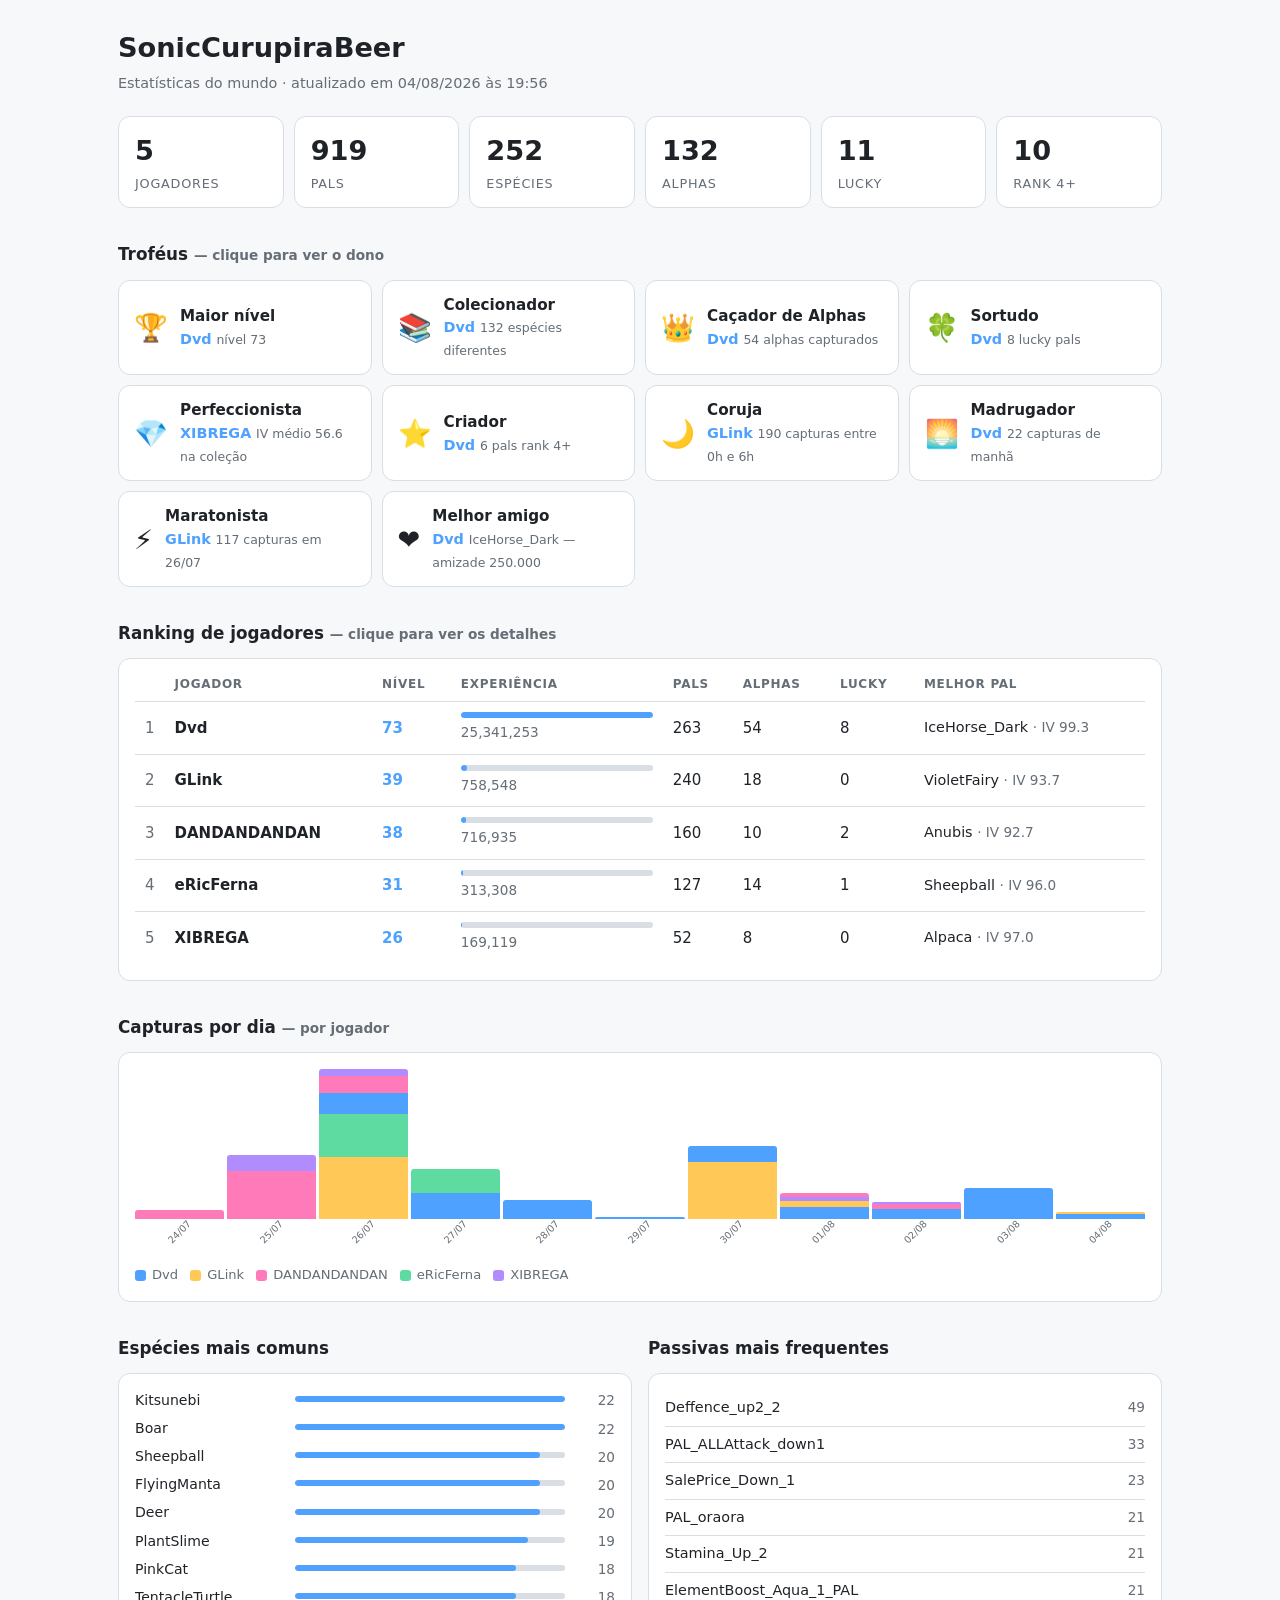
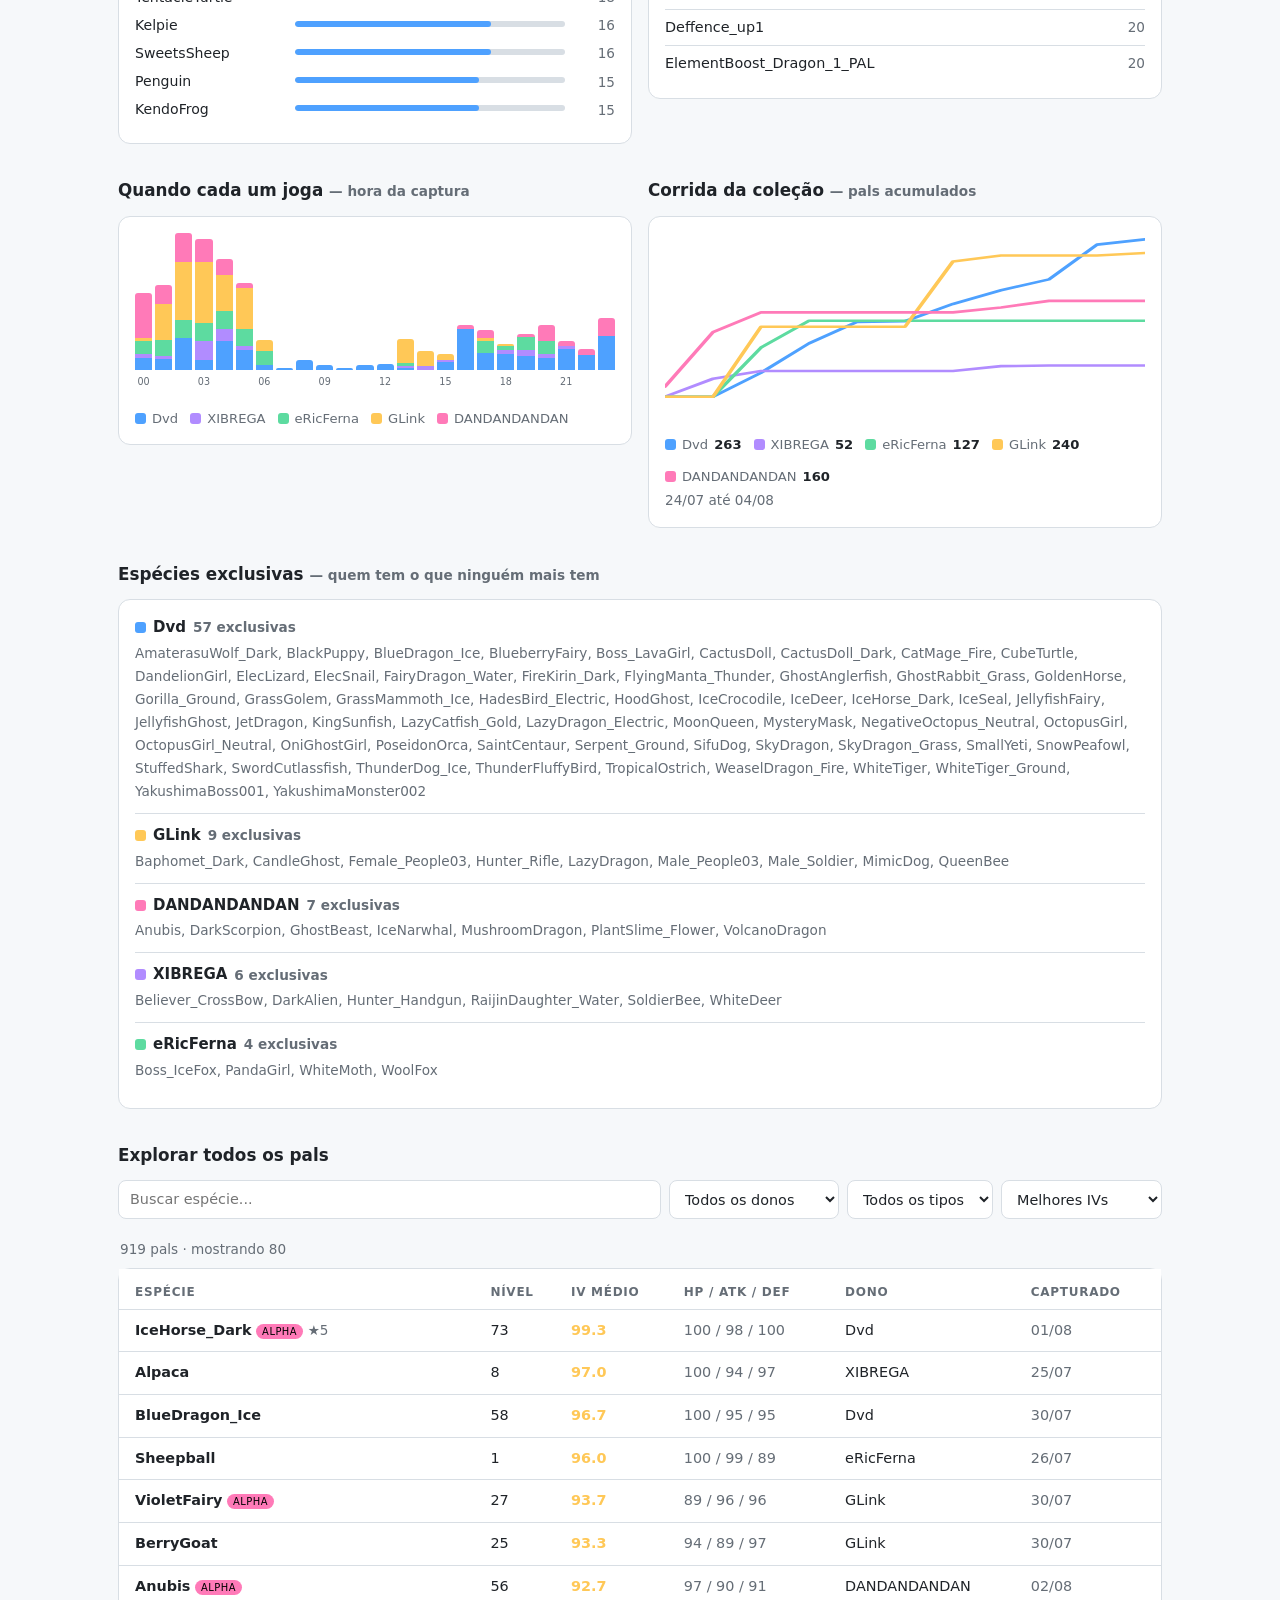
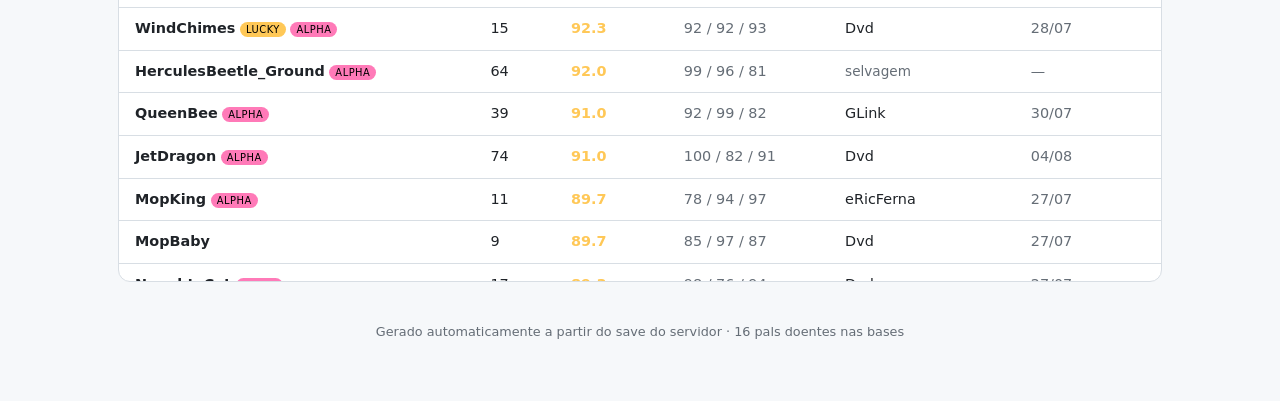
==== docs/index.html @ 1bf4e781 "feat: favicon e metadados de compartilhamento Adiciona uma esfera de captura em SVG como favicon, em" ====
<!doctype html>
<html lang="pt-BR">
<head>
<meta charset="utf-8">
<meta name="viewport" content="width=device-width, initial-scale=1">
<title>SonicCurupiraBeer — estatísticas</title>
<link rel="icon" href="data:image/svg+xml,%3Csvg%20xmlns%3D%27http%3A//www.w3.org/2000/svg%27%20viewBox%3D%270%200%2032%2032%27%3E%3Ccircle%20cx%3D%2716%27%20cy%3D%2716%27%20r%3D%2715%27%20fill%3D%27%23eef2f6%27/%3E%3Cpath%20d%3D%27M1%2016a15%2015%200%200%201%2030%200z%27%20fill%3D%27%234ea1ff%27/%3E%3Crect%20x%3D%271%27%20y%3D%2713.6%27%20width%3D%2730%27%20height%3D%274.8%27%20fill%3D%27%2312161b%27/%3E%3Ccircle%20cx%3D%2716%27%20cy%3D%2716%27%20r%3D%275.6%27%20fill%3D%27%23eef2f6%27%20stroke%3D%27%2312161b%27%20stroke-width%3D%272.6%27/%3E%3C/svg%3E">
<link rel="apple-touch-icon" href="data:image/svg+xml,%3Csvg%20xmlns%3D%27http%3A//www.w3.org/2000/svg%27%20viewBox%3D%270%200%2032%2032%27%3E%3Ccircle%20cx%3D%2716%27%20cy%3D%2716%27%20r%3D%2715%27%20fill%3D%27%23eef2f6%27/%3E%3Cpath%20d%3D%27M1%2016a15%2015%200%200%201%2030%200z%27%20fill%3D%27%234ea1ff%27/%3E%3Crect%20x%3D%271%27%20y%3D%2713.6%27%20width%3D%2730%27%20height%3D%274.8%27%20fill%3D%27%2312161b%27/%3E%3Ccircle%20cx%3D%2716%27%20cy%3D%2716%27%20r%3D%275.6%27%20fill%3D%27%23eef2f6%27%20stroke%3D%27%2312161b%27%20stroke-width%3D%272.6%27/%3E%3C/svg%3E">
<meta name="theme-color" content="#0f1216">
<meta name="description" content="Estatísticas do servidor Palworld SonicCurupiraBeer: ranking, coleções, troféus e capturas.">
<meta property="og:title" content="SonicCurupiraBeer — estatísticas">
<meta property="og:description" content="Ranking, troféus e a coleção de pals de cada jogador.">
<meta property="og:type" content="website">
<style>
  :root {
    --bg:#0f1216; --card:#171c22; --line:#232b34; --tx:#e6edf3; --dim:#8b98a5;
    --ac:#4ea1ff; --gold:#ffc857; --pink:#ff7ab8;
  }
  @media (prefers-color-scheme: light) {
    :root { --bg:#f6f8fa; --card:#fff; --line:#d8dee4; --tx:#1f2328; --dim:#656d76; }
  }
  * { box-sizing:border-box; }
  body { margin:0; background:var(--bg); color:var(--tx);
    font:15px/1.5 ui-sans-serif,system-ui,-apple-system,"Segoe UI",sans-serif; }
  .wrap { max-width:1080px; margin:0 auto; padding:28px 18px 60px; }
  h1 { font-size:1.7rem; margin:0 0 4px; }
  h2 { font-size:1.05rem; margin:34px 0 12px; }
  .sub { color:var(--dim); font-size:.9rem; margin-bottom:22px; }
  .card { background:var(--card); border:1px solid var(--line);
    border-radius:12px; padding:16px; }
  .stats { display:grid; gap:10px; grid-template-columns:repeat(auto-fit,minmax(140px,1fr)); }
  .stat { background:var(--card); border:1px solid var(--line); border-radius:12px;
    padding:14px 16px; display:flex; flex-direction:column; gap:2px; }
  .num { font-size:1.7rem; font-weight:650; }
  .lbl { color:var(--dim); font-size:.8rem; text-transform:uppercase; letter-spacing:.06em; }
  .scroll { overflow-x:auto; }
  table { width:100%; border-collapse:collapse; min-width:640px; }
  th { text-align:left; font-size:.75rem; text-transform:uppercase; letter-spacing:.06em;
    color:var(--dim); font-weight:600; padding:0 10px 8px; }
  td { padding:10px; border-top:1px solid var(--line); }
  tbody tr { cursor:pointer; }
  tbody tr:hover, tbody tr:focus { background:rgba(78,161,255,.09); outline:none; }
  .pos { color:var(--dim); width:28px; }
  .nome { font-weight:620; }
  .nivel { font-weight:650; color:var(--ac); }
  .barra-cel { min-width:170px; }
  .mini { background:var(--line); border-radius:99px; height:6px; overflow:hidden; margin-bottom:3px; }
  .mini i { display:block; height:100%; background:var(--ac); border-radius:99px; }
  .dim { color:var(--dim); font-size:.85rem; }
  .melhor { font-size:.9rem; }
  .tempo { display:flex; align-items:flex-end; gap:3px; height:170px; }
  .dia { flex:1; display:flex; flex-direction:column; justify-content:flex-end;
    align-items:center; gap:6px; height:100%; min-width:0; }
  .pilha { width:100%; display:flex; flex-direction:column-reverse;
    justify-content:flex-start; flex:1; min-height:0; }
  .pilha i { width:100%; min-height:2px; display:block; }
  .pilha i:last-child { border-radius:3px 3px 0 0; }
  .dia span { font-size:.6rem; color:var(--dim); white-space:nowrap;
    transform:rotate(-45deg); }
  .legenda { display:flex; flex-wrap:wrap; gap:12px; margin-top:26px;
    font-size:.82rem; color:var(--dim); }
  .leg { display:inline-flex; align-items:center; gap:6px; }
  .leg i { width:11px; height:11px; border-radius:3px; display:inline-block; }
  .linha { display:grid; grid-template-columns:150px 1fr 40px; gap:10px;
    align-items:center; margin-bottom:7px; }
  .rot { font-size:.88rem; overflow:hidden; text-overflow:ellipsis; white-space:nowrap; }
  .val { text-align:right; color:var(--dim); font-size:.85rem; }
  ul { list-style:none; margin:0; padding:0; }
  li { display:flex; justify-content:space-between; padding:7px 0;
    border-top:1px solid var(--line); font-size:.9rem; }
  li:first-child { border-top:0; }
  .dois { display:grid; gap:16px; grid-template-columns:1fr; }
  @media (min-width:760px) { .dois { grid-template-columns:1fr 1fr; } }
  footer { margin-top:40px; color:var(--dim); font-size:.8rem; text-align:center; }

  /* explorador */
  .ferramentas { display:flex; gap:8px; flex-wrap:wrap; margin-bottom:12px; }
  input, select { background:var(--card); color:var(--tx); border:1px solid var(--line);
    border-radius:8px; padding:8px 11px; font:inherit; font-size:.9rem; }
  input:focus, select:focus { outline:2px solid var(--ac); outline-offset:-1px; }
  input { flex:1; min-width:150px; }
  .tag { font-size:.62rem; padding:2px 6px; border-radius:99px; letter-spacing:.05em; }
  .tag.lucky { background:var(--gold); color:#000; }
  .tag.alpha { background:var(--pink); color:#000; }
  .iv-forte { color:var(--gold); font-weight:650; }
  #contagem { color:var(--dim); font-size:.85rem; padding:8px 2px; }
  #lista td { font-size:.9rem; }
  /* A rolagem infinita acontece dentro desta caixa, nao na pagina inteira. */
  .explorador { max-height:min(68vh,620px); overflow:auto; }
  .explorador thead th { position:sticky; top:0; z-index:1;
    background:var(--card); padding-top:14px; }
  #lista tr { cursor:default; }
  #lista tr:hover { background:rgba(78,161,255,.06); }
  .f-esp, .f-dono { cursor:pointer; border-bottom:1px dotted transparent; }
  .f-esp:hover, .f-dono:hover { color:var(--ac); border-bottom-color:var(--ac); }
  .vazio { padding:26px; text-align:center; color:var(--dim); }
  .painel { border:1px solid var(--ac); border-radius:12px; padding:16px;
    background:var(--card); margin-bottom:14px; display:none; }
  .painel.on { display:block; }
  .painel h3 { margin:0 0 10px; font-size:1.15rem; }
  .painel .grade { display:grid; gap:10px;
    grid-template-columns:repeat(auto-fit,minmax(110px,1fr)); margin-bottom:12px; }
  .painel .g { background:var(--bg); border-radius:8px; padding:9px 11px; }
  .painel .g b { display:block; font-size:1.25rem; }
  .voltar { float:right; background:var(--bg); border:1px solid var(--line);
    color:var(--tx); border-radius:8px; padding:6px 13px; cursor:pointer;
    font:inherit; font-size:.85rem; }
  .voltar:hover { border-color:var(--ac); color:var(--ac); }

  /* trofeus */
  .trofeus { display:grid; gap:10px;
    grid-template-columns:repeat(auto-fit,minmax(215px,1fr)); }
  .trofeu { background:var(--card); border:1px solid var(--line); border-radius:12px;
    padding:13px 15px; cursor:pointer; transition:border-color .12s, transform .12s;
    display:flex; gap:12px; align-items:center; text-align:left; font:inherit;
    color:inherit; width:100%; }
  .trofeu:hover, .trofeu:focus { border-color:var(--ac); transform:translateY(-2px);
    outline:none; }
  .trofeu .emoji { font-size:1.7rem; line-height:1; }
  .trofeu b { display:block; font-size:.95rem; }
  .trofeu .quem { color:var(--ac); font-weight:600; font-size:.9rem; }
  .trofeu .det { color:var(--dim); font-size:.78rem; }

  /* atividade por hora */
  .horas { display:flex; align-items:flex-end; gap:3px; height:150px; }
  .hora { flex:1; display:flex; flex-direction:column; justify-content:flex-end;
    align-items:center; gap:5px; height:100%; min-width:0; }
  .hora span { font-size:.6rem; color:var(--dim); height:.8em; }

  /* especies exclusivas */
  .excl { padding:10px 0; border-top:1px solid var(--line); }
  .excl:first-child { border-top:0; padding-top:0; }
  .excl-nome { display:flex; align-items:center; gap:7px; font-weight:600;
    margin-bottom:3px; }
  .excl-nome i { width:11px; height:11px; border-radius:3px; display:inline-block; }
  .excl-lista { font-size:.85rem; line-height:1.7; }
</style>
</head>
<body>
<div class="wrap">
  <h1>SonicCurupiraBeer</h1>
  <div class="sub">Estatísticas do mundo · atualizado em 04/08/2026 às 19:56</div>

  <div class="stats"><div class="stat"><span class="num">5</span><span class="lbl">jogadores</span></div><div class="stat"><span class="num">919</span><span class="lbl">pals</span></div><div class="stat"><span class="num">252</span><span class="lbl">espécies</span></div><div class="stat"><span class="num">132</span><span class="lbl">alphas</span></div><div class="stat"><span class="num">11</span><span class="lbl">lucky</span></div><div class="stat"><span class="num">10</span><span class="lbl">rank 4+</span></div></div>

  <h2>Troféus <span class="dim">— clique para ver o dono</span></h2>
  <div class="trofeus" id="trofeus"></div>

  <h2>Ranking de jogadores <span class="dim">— clique para ver os detalhes</span></h2>
  <div id="painel" class="painel" role="region" aria-live="polite"></div>
  <div class="card scroll">
    <table>
      <thead><tr>
        <th></th><th>jogador</th><th>nível</th><th>experiência</th>
        <th>pals</th><th>alphas</th><th>lucky</th><th>melhor pal</th>
      </tr></thead>
      <tbody id="ranking"><tr data-jogador="Dvd" tabindex="0" role="button"
        aria-label="Ver detalhes de Dvd">
      <td class="pos">1</td>
      <td class="nome">Dvd</td>
      <td class="nivel">73</td>
      <td class="barra-cel">
        <div class="mini"><i style="width:100.0%"></i></div>
        <span class="dim">25,341,253</span>
      </td>
      <td>263</td>
      <td>54</td>
      <td>8</td>
      <td class="melhor">IceHorse_Dark <span class="dim">· IV 99.3</span></td>
    </tr><tr data-jogador="GLink" tabindex="0" role="button"
        aria-label="Ver detalhes de GLink">
      <td class="pos">2</td>
      <td class="nome">GLink</td>
      <td class="nivel">39</td>
      <td class="barra-cel">
        <div class="mini"><i style="width:3.0%"></i></div>
        <span class="dim">758,548</span>
      </td>
      <td>240</td>
      <td>18</td>
      <td>0</td>
      <td class="melhor">VioletFairy <span class="dim">· IV 93.7</span></td>
    </tr><tr data-jogador="DANDANDANDAN" tabindex="0" role="button"
        aria-label="Ver detalhes de DANDANDANDAN">
      <td class="pos">3</td>
      <td class="nome">DANDANDANDAN</td>
      <td class="nivel">38</td>
      <td class="barra-cel">
        <div class="mini"><i style="width:2.8%"></i></div>
        <span class="dim">716,935</span>
      </td>
      <td>160</td>
      <td>10</td>
      <td>2</td>
      <td class="melhor">Anubis <span class="dim">· IV 92.7</span></td>
    </tr><tr data-jogador="eRicFerna" tabindex="0" role="button"
        aria-label="Ver detalhes de eRicFerna">
      <td class="pos">4</td>
      <td class="nome">eRicFerna</td>
      <td class="nivel">31</td>
      <td class="barra-cel">
        <div class="mini"><i style="width:1.2%"></i></div>
        <span class="dim">313,308</span>
      </td>
      <td>127</td>
      <td>14</td>
      <td>1</td>
      <td class="melhor">Sheepball <span class="dim">· IV 96.0</span></td>
    </tr><tr data-jogador="XIBREGA" tabindex="0" role="button"
        aria-label="Ver detalhes de XIBREGA">
      <td class="pos">5</td>
      <td class="nome">XIBREGA</td>
      <td class="nivel">26</td>
      <td class="barra-cel">
        <div class="mini"><i style="width:0.7%"></i></div>
        <span class="dim">169,119</span>
      </td>
      <td>52</td>
      <td>8</td>
      <td>0</td>
      <td class="melhor">Alpaca <span class="dim">· IV 97.0</span></td>
    </tr></tbody>
    </table>
  </div>

  <h2>Capturas por dia <span class="dim">— por jogador</span></h2>
  <div class="card">
    <div class="tempo"><div class="dia" title="24/07 — 17 capturas (DANDANDANDAN: 17)"><div class="pilha"><i style="height:6.0%;background:#ff7ab8"></i></div><span>24/07</span></div><div class="dia" title="25/07 — 121 capturas (DANDANDANDAN: 91 · XIBREGA: 30)"><div class="pilha"><i style="height:31.9%;background:#ff7ab8"></i><i style="height:10.5%;background:#b18cff"></i></div><span>25/07</span></div><div class="dia" title="26/07 — 285 capturas (GLink: 117 · eRicFerna: 82 · Dvd: 40 · DANDANDANDAN: 33 · XIBREGA: 13)"><div class="pilha"><i style="height:41.1%;background:#ffc857"></i><i style="height:28.8%;background:#5ddba0"></i><i style="height:14.0%;background:#4ea1ff"></i><i style="height:11.6%;background:#ff7ab8"></i><i style="height:4.6%;background:#b18cff"></i></div><span>26/07</span></div><div class="dia" title="27/07 — 94 capturas (Dvd: 49 · eRicFerna: 45)"><div class="pilha"><i style="height:17.2%;background:#4ea1ff"></i><i style="height:15.8%;background:#5ddba0"></i></div><span>27/07</span></div><div class="dia" title="28/07 — 36 capturas (Dvd: 36)"><div class="pilha"><i style="height:12.6%;background:#4ea1ff"></i></div><span>28/07</span></div><div class="dia" title="29/07 — 1 capturas (Dvd: 1)"><div class="pilha"><i style="height:0.4%;background:#4ea1ff"></i></div><span>29/07</span></div><div class="dia" title="30/07 — 138 capturas (GLink: 109 · Dvd: 29)"><div class="pilha"><i style="height:38.2%;background:#ffc857"></i><i style="height:10.2%;background:#4ea1ff"></i></div><span>30/07</span></div><div class="dia" title="01/08 — 49 capturas (Dvd: 23 · GLink: 10 · XIBREGA: 8 · DANDANDANDAN: 8)"><div class="pilha"><i style="height:8.1%;background:#4ea1ff"></i><i style="height:3.5%;background:#ffc857"></i><i style="height:2.8%;background:#b18cff"></i><i style="height:2.8%;background:#ff7ab8"></i></div><span>01/08</span></div><div class="dia" title="02/08 — 30 capturas (Dvd: 18 · DANDANDANDAN: 11 · XIBREGA: 1)"><div class="pilha"><i style="height:6.3%;background:#4ea1ff"></i><i style="height:3.9%;background:#ff7ab8"></i><i style="height:0.4%;background:#b18cff"></i></div><span>02/08</span></div><div class="dia" title="03/08 — 58 capturas (Dvd: 58)"><div class="pilha"><i style="height:20.4%;background:#4ea1ff"></i></div><span>03/08</span></div><div class="dia" title="04/08 — 13 capturas (Dvd: 9 · GLink: 4)"><div class="pilha"><i style="height:3.2%;background:#4ea1ff"></i><i style="height:1.4%;background:#ffc857"></i></div><span>04/08</span></div></div>
    <div class="legenda"><span class="leg"><i style="background:#4ea1ff"></i>Dvd</span><span class="leg"><i style="background:#ffc857"></i>GLink</span><span class="leg"><i style="background:#ff7ab8"></i>DANDANDANDAN</span><span class="leg"><i style="background:#5ddba0"></i>eRicFerna</span><span class="leg"><i style="background:#b18cff"></i>XIBREGA</span></div>
  </div>

  <div class="dois">
    <div>
      <h2>Espécies mais comuns</h2>
      <div class="card"><div class="linha"><span class="rot">Kitsunebi</span><div class="mini"><i style="width:100.0%"></i></div><span class="val">22</span></div><div class="linha"><span class="rot">Boar</span><div class="mini"><i style="width:100.0%"></i></div><span class="val">22</span></div><div class="linha"><span class="rot">Sheepball</span><div class="mini"><i style="width:90.9%"></i></div><span class="val">20</span></div><div class="linha"><span class="rot">FlyingManta</span><div class="mini"><i style="width:90.9%"></i></div><span class="val">20</span></div><div class="linha"><span class="rot">Deer</span><div class="mini"><i style="width:90.9%"></i></div><span class="val">20</span></div><div class="linha"><span class="rot">PlantSlime</span><div class="mini"><i style="width:86.4%"></i></div><span class="val">19</span></div><div class="linha"><span class="rot">PinkCat</span><div class="mini"><i style="width:81.8%"></i></div><span class="val">18</span></div><div class="linha"><span class="rot">TentacleTurtle</span><div class="mini"><i style="width:81.8%"></i></div><span class="val">18</span></div><div class="linha"><span class="rot">Kelpie</span><div class="mini"><i style="width:72.7%"></i></div><span class="val">16</span></div><div class="linha"><span class="rot">SweetsSheep</span><div class="mini"><i style="width:72.7%"></i></div><span class="val">16</span></div><div class="linha"><span class="rot">Penguin</span><div class="mini"><i style="width:68.2%"></i></div><span class="val">15</span></div><div class="linha"><span class="rot">KendoFrog</span><div class="mini"><i style="width:68.2%"></i></div><span class="val">15</span></div></div>
    </div>
    <div>
      <h2>Passivas mais frequentes</h2>
      <div class="card"><ul><li><span>Deffence_up2_2</span><span class="dim">49</span></li><li><span>PAL_ALLAttack_down1</span><span class="dim">33</span></li><li><span>SalePrice_Down_1</span><span class="dim">23</span></li><li><span>PAL_oraora</span><span class="dim">21</span></li><li><span>Stamina_Up_2</span><span class="dim">21</span></li><li><span>ElementBoost_Aqua_1_PAL</span><span class="dim">21</span></li><li><span>Deffence_up1</span><span class="dim">20</span></li><li><span>ElementBoost_Dragon_1_PAL</span><span class="dim">20</span></li></ul></div>
    </div>
  </div>

  <div class="dois">
    <div>
      <h2>Quando cada um joga <span class="dim">— hora da captura</span></h2>
      <div class="card"><div id="horas" class="horas"></div>
        <div class="legenda" id="leg-horas"></div></div>
    </div>
    <div>
      <h2>Corrida da coleção <span class="dim">— pals acumulados</span></h2>
      <div class="card"><div id="corrida"></div></div>
    </div>
  </div>

  <h2>Espécies exclusivas <span class="dim">— quem tem o que ninguém mais tem</span></h2>
  <div class="card" id="exclusivas"></div>

  <h2>Explorar todos os pals</h2>
  <div class="ferramentas">
    <input id="busca" type="search" placeholder="Buscar espécie..." aria-label="Buscar espécie">
    <select id="dono" aria-label="Filtrar por dono"><option value="">Todos os donos</option></select>
    <select id="tipo" aria-label="Filtrar por tipo">
      <option value="">Todos os tipos</option>
      <option value="l">Só Lucky</option>
      <option value="a">Só Alpha</option>
      <option value="r">Rank 4+</option>
    </select>
    <select id="ordem" aria-label="Ordenar">
      <option value="iv">Melhores IVs</option>
      <option value="n">Maior nível</option>
      <option value="f">Mais amizade</option>
      <option value="c">Captura recente</option>
    </select>
  </div>
  <div id="contagem" aria-live="polite"></div>
  <div class="card" style="padding:0">
    <div id="explorador" class="explorador">
      <table>
        <thead><tr>
          <th style="padding-left:16px">espécie</th><th>nível</th><th>IV médio</th>
          <th>HP / ATK / DEF</th><th>dono</th><th>capturado</th>
        </tr></thead>
        <tbody id="lista"></tbody>
      </table>
      <div id="sentinela" style="height:1px"></div>
    </div>
  </div>

  <footer>
    Gerado automaticamente a partir do save do servidor · 16 pals doentes nas bases
  </footer>
</div>

<script>
const D = {"pals":[{"e":"IceHorse_Dark","n":73,"r":5,"l":0,"a":1,"iv":[100,98,100],"d":"Dvd","c":"2026-08-01","h":6,"f":250000},{"e":"Alpaca","n":8,"r":1,"l":0,"a":0,"iv":[100,94,97],"d":"XIBREGA","c":"2026-07-25","h":3,"f":3},{"e":"BlueDragon_Ice","n":58,"r":1,"l":0,"a":0,"iv":[100,95,95],"d":"Dvd","c":"2026-07-30","h":18,"f":0},{"e":"Sheepball","n":1,"r":1,"l":0,"a":0,"iv":[100,99,89],"d":"eRicFerna","c":"2026-07-26","h":3,"f":0},{"e":"VioletFairy","n":27,"r":1,"l":0,"a":1,"iv":[89,96,96],"d":"GLink","c":"2026-07-30","h":3,"f":0},{"e":"BerryGoat","n":25,"r":1,"l":0,"a":0,"iv":[94,89,97],"d":"GLink","c":"2026-07-30","h":13,"f":0},{"e":"Anubis","n":56,"r":1,"l":0,"a":1,"iv":[97,90,91],"d":"DANDANDANDAN","c":"2026-08-02","h":3,"f":6229},{"e":"WindChimes","n":15,"r":2,"l":1,"a":1,"iv":[92,92,93],"d":"Dvd","c":"2026-07-28","h":11,"f":0},{"e":"HerculesBeetle_Ground","n":64,"r":1,"l":0,"a":1,"iv":[99,96,81],"d":"","c":"","h":-1,"f":3181},{"e":"QueenBee","n":39,"r":1,"l":0,"a":1,"iv":[92,99,82],"d":"GLink","c":"2026-07-30","h":14,"f":0},{"e":"JetDragon","n":74,"r":2,"l":0,"a":1,"iv":[100,82,91],"d":"Dvd","c":"2026-08-04","h":19,"f":182500},{"e":"MopKing","n":11,"r":1,"l":0,"a":1,"iv":[78,94,97],"d":"eRicFerna","c":"2026-07-27","h":20,"f":0},{"e":"MopBaby","n":9,"r":1,"l":0,"a":0,"iv":[85,97,87],"d":"Dvd","c":"2026-07-27","h":2,"f":0},{"e":"NaughtyCat","n":17,"r":1,"l":0,"a":1,"iv":[98,76,94],"d":"Dvd","c":"2026-07-27","h":3,"f":0},{"e":"SaintCentaur","n":72,"r":5,"l":0,"a":1,"iv":[89,96,83],"d":"Dvd","c":"2026-08-01","h":22,"f":250000},{"e":"Manticore","n":30,"r":1,"l":0,"a":1,"iv":[90,82,96],"d":"GLink","c":"2026-07-30","h":1,"f":0},{"e":"NightFox","n":18,"r":1,"l":0,"a":1,"iv":[94,96,77],"d":"Dvd","c":"2026-07-27","h":0,"f":0},{"e":"KingSunfish","n":66,"r":1,"l":0,"a":1,"iv":[93,75,98],"d":"Dvd","c":"2026-08-04","h":19,"f":11505},{"e":"CaptainPenguin","n":22,"r":1,"l":0,"a":1,"iv":[95,71,94],"d":"XIBREGA","c":"2026-07-26","h":21,"f":34000},{"e":"Suzaku","n":69,"r":5,"l":0,"a":1,"iv":[98,97,65],"d":"Dvd","c":"2026-08-04","h":19,"f":250000},{"e":"TentacleTurtle","n":8,"r":1,"l":0,"a":0,"iv":[88,94,77],"d":"XIBREGA","c":"2026-07-25","h":4,"f":0},{"e":"RaijinDaughter","n":1,"r":1,"l":0,"a":0,"iv":[72,91,96],"d":"DANDANDANDAN","c":"2026-07-26","h":2,"f":0},{"e":"Sheepball","n":7,"r":1,"l":0,"a":0,"iv":[76,95,88],"d":"eRicFerna","c":"2026-07-26","h":3,"f":1000},{"e":"ThunderDog_Ice","n":36,"r":1,"l":0,"a":0,"iv":[80,88,91],"d":"Dvd","c":"2026-07-30","h":17,"f":0},{"e":"Anubis","n":55,"r":1,"l":0,"a":1,"iv":[83,77,97],"d":"","c":"","h":-1,"f":6504},{"e":"WhiteTiger","n":44,"r":1,"l":0,"a":1,"iv":[94,89,74],"d":"Dvd","c":"2026-08-03","h":8,"f":0},{"e":"BerryGoat_Dark","n":24,"r":1,"l":0,"a":1,"iv":[77,79,100],"d":"GLink","c":"2026-07-30","h":1,"f":10000},{"e":"FairyDragon","n":30,"r":1,"l":0,"a":1,"iv":[62,98,96],"d":"Dvd","c":"2026-07-28","h":5,"f":0},{"e":"IceNarwhal","n":56,"r":1,"l":0,"a":1,"iv":[67,96,93],"d":"","c":"","h":-1,"f":1305},{"e":"FlameBuffalo","n":15,"r":1,"l":0,"a":1,"iv":[89,100,66],"d":"eRicFerna","c":"2026-07-27","h":0,"f":0},{"e":"FoxMage","n":36,"r":1,"l":0,"a":1,"iv":[99,85,71],"d":"Dvd","c":"2026-08-02","h":9,"f":1008},{"e":"Ronin","n":25,"r":1,"l":0,"a":1,"iv":[99,68,88],"d":"GLink","c":"2026-08-01","h":1,"f":0},{"e":"DarkAlien","n":23,"r":1,"l":0,"a":1,"iv":[98,88,68],"d":"XIBREGA","c":"2026-07-26","h":21,"f":0},{"e":"ElecPomeranian","n":70,"r":4,"l":1,"a":1,"iv":[90,71,93],"d":"Dvd","c":"2026-08-03","h":16,"f":10},{"e":"KendoFrog","n":5,"r":1,"l":0,"a":0,"iv":[98,60,95],"d":"GLink","c":"2026-07-26","h":3,"f":0},{"e":"WindChimes","n":10,"r":1,"l":0,"a":0,"iv":[80,74,99],"d":"GLink","c":"2026-07-26","h":5,"f":0},{"e":"Eagle","n":12,"r":1,"l":0,"a":0,"iv":[85,91,77],"d":"Dvd","c":"2026-07-27","h":0,"f":4500},{"e":"SakuraSaurus","n":23,"r":1,"l":0,"a":1,"iv":[91,83,78],"d":"Dvd","c":"2026-07-27","h":2,"f":0},{"e":"Mutant","n":41,"r":1,"l":0,"a":1,"iv":[83,88,80],"d":"","c":"","h":-1,"f":8637},{"e":"FlyingManta","n":3,"r":1,"l":0,"a":0,"iv":[85,68,97],"d":"GLink","c":"2026-07-26","h":5,"f":0},{"e":"NegativeKoala","n":3,"r":1,"l":0,"a":0,"iv":[94,90,66],"d":"eRicFerna","c":"2026-07-26","h":19,"f":0},{"e":"FairyDragon_Water","n":1,"r":1,"l":0,"a":0,"iv":[92,98,60],"d":"Dvd","c":"2026-08-03","h":5,"f":0},{"e":"CuteFox","n":5,"r":1,"l":0,"a":0,"iv":[95,74,80],"d":"Dvd","c":"2026-07-26","h":21,"f":0},{"e":"VioletFairy","n":27,"r":1,"l":0,"a":1,"iv":[89,88,72],"d":"eRicFerna","c":"2026-07-27","h":1,"f":0},{"e":"HawkBird","n":18,"r":1,"l":0,"a":1,"iv":[96,61,92],"d":"GLink","c":"2026-07-30","h":14,"f":0},{"e":"MopBaby","n":23,"r":1,"l":0,"a":0,"iv":[86,77,85],"d":"Dvd","c":"2026-07-27","h":4,"f":23500},{"e":"Serpent","n":21,"r":1,"l":0,"a":0,"iv":[64,94,90],"d":"XIBREGA","c":"2026-07-26","h":20,"f":1180},{"e":"HawkBird","n":18,"r":2,"l":1,"a":1,"iv":[81,89,78],"d":"Dvd","c":"2026-07-27","h":9,"f":0},{"e":"BlueDragon_Ice","n":56,"r":1,"l":0,"a":1,"iv":[98,54,96],"d":"Dvd","c":"2026-07-30","h":18,"f":0},{"e":"BlackCentaur","n":64,"r":5,"l":0,"a":1,"iv":[95,70,82],"d":"","c":"","h":-1,"f":127102},{"e":"Sheepball","n":3,"r":1,"l":0,"a":0,"iv":[52,94,100],"d":"GLink","c":"2026-07-26","h":3,"f":0},{"e":"WhiteDeer","n":65,"r":1,"l":0,"a":1,"iv":[96,61,89],"d":"XIBREGA","c":"2026-08-01","h":3,"f":30000},{"e":"BlueberryFairy","n":54,"r":1,"l":0,"a":0,"iv":[72,77,96],"d":"Dvd","c":"2026-08-02","h":2,"f":0},{"e":"Male_People03","n":10,"r":1,"l":0,"a":1,"iv":[95,89,60],"d":"GLink","c":"2026-07-26","h":4,"f":0},{"e":"Kelpie","n":9,"r":1,"l":0,"a":0,"iv":[95,77,72],"d":"GLink","c":"2026-07-30","h":2,"f":0},{"e":"PurpleSpider","n":35,"r":1,"l":0,"a":1,"iv":[86,83,75],"d":"GLink","c":"2026-07-30","h":15,"f":0},{"e":"GhostDragon","n":69,"r":1,"l":0,"a":1,"iv":[71,83,90],"d":"Dvd","c":"2026-08-03","h":16,"f":0},{"e":"GhostAnglerfish","n":46,"r":1,"l":0,"a":0,"iv":[89,98,56],"d":"Dvd","c":"2026-07-30","h":20,"f":0},{"e":"Kelpie","n":1,"r":1,"l":0,"a":0,"iv":[71,88,83],"d":"Dvd","c":"2026-07-27","h":0,"f":0},{"e":"KingAlpaca","n":35,"r":1,"l":0,"a":1,"iv":[84,59,99],"d":"Dvd","c":"2026-07-27","h":19,"f":34500},{"e":"IceHorse","n":60,"r":1,"l":0,"a":1,"iv":[81,100,61],"d":"","c":"","h":-1,"f":1219},{"e":"TentacleTurtle","n":13,"r":1,"l":0,"a":0,"iv":[85,84,72],"d":"XIBREGA","c":"2026-07-25","h":3,"f":205},{"e":"KingAlpaca","n":26,"r":1,"l":0,"a":1,"iv":[90,51,100],"d":"DANDANDANDAN","c":"2026-07-25","h":22,"f":13500},{"e":"LazyCatfish","n":25,"r":1,"l":0,"a":0,"iv":[53,95,93],"d":"Dvd","c":"2026-07-27","h":2,"f":5000},{"e":"NegativeKoala","n":10,"r":1,"l":0,"a":1,"iv":[70,73,98],"d":"eRicFerna","c":"2026-07-27","h":2,"f":0},{"e":"SamuraiDog","n":3,"r":1,"l":0,"a":0,"iv":[58,91,92],"d":"Dvd","c":"2026-07-30","h":17,"f":0},{"e":"PlantSlime","n":8,"r":2,"l":1,"a":1,"iv":[91,53,97],"d":"Dvd","c":"2026-07-30","h":16,"f":0},{"e":"ThunderDog","n":35,"r":1,"l":0,"a":1,"iv":[71,74,95],"d":"Dvd","c":"2026-08-01","h":15,"f":5667},{"e":"BluePlatypus","n":11,"r":1,"l":0,"a":0,"iv":[81,99,60],"d":"GLink","c":"2026-07-30","h":2,"f":0},{"e":"GrassPanda","n":39,"r":2,"l":1,"a":1,"iv":[76,92,72],"d":"Dvd","c":"2026-08-01","h":17,"f":15},{"e":"PlantSlime","n":10,"r":1,"l":0,"a":1,"iv":[77,90,72],"d":"GLink","c":"2026-07-26","h":4,"f":0},{"e":"Ronin","n":49,"r":1,"l":0,"a":1,"iv":[84,58,97],"d":"","c":"","h":-1,"f":127965},{"e":"PoseidonOrca","n":70,"r":1,"l":0,"a":1,"iv":[78,65,96],"d":"Dvd","c":"2026-08-04","h":19,"f":143053},{"e":"WhiteTiger_Ground","n":62,"r":1,"l":0,"a":1,"iv":[80,80,79],"d":"Dvd","c":"2026-08-03","h":0,"f":0},{"e":"FlyingManta","n":2,"r":1,"l":0,"a":0,"iv":[86,76,76],"d":"DANDANDANDAN","c":"2026-07-25","h":20,"f":0},{"e":"SamuraiDog","n":4,"r":1,"l":0,"a":0,"iv":[100,56,82],"d":"GLink","c":"2026-07-26","h":2,"f":0},{"e":"OctopusGirl_Neutral","n":67,"r":1,"l":0,"a":1,"iv":[57,89,92],"d":"Dvd","c":"2026-08-03","h":16,"f":5},{"e":"JetDragon","n":70,"r":1,"l":0,"a":1,"iv":[86,58,94],"d":"Dvd","c":"2026-08-03","h":16,"f":0},{"e":"GhostDragon","n":69,"r":1,"l":0,"a":1,"iv":[87,57,94],"d":"Dvd","c":"2026-08-03","h":16,"f":5},{"e":"BlueDragon","n":40,"r":1,"l":0,"a":1,"iv":[90,54,94],"d":"GLink","c":"2026-08-04","h":18,"f":0},{"e":"OctopusGirl","n":10,"r":1,"l":0,"a":0,"iv":[93,72,72],"d":"Dvd","c":"2026-07-27","h":4,"f":0},{"e":"IceCrocodile","n":54,"r":1,"l":0,"a":1,"iv":[81,66,90],"d":"Dvd","c":"2026-08-03","h":17,"f":0},{"e":"FairyDragon","n":30,"r":1,"l":0,"a":1,"iv":[96,69,71],"d":"eRicFerna","c":"2026-07-26","h":19,"f":0},{"e":"PlantSlime","n":7,"r":1,"l":0,"a":0,"iv":[85,58,93],"d":"GLink","c":"2026-07-26","h":3,"f":2500},{"e":"WindChimes","n":25,"r":1,"l":0,"a":0,"iv":[93,83,60],"d":"eRicFerna","c":"2026-07-27","h":2,"f":11500},{"e":"MopBaby","n":19,"r":1,"l":0,"a":0,"iv":[99,86,51],"d":"eRicFerna","c":"2026-07-27","h":1,"f":0},{"e":"CaptainPenguin","n":21,"r":1,"l":0,"a":1,"iv":[88,67,81],"d":"","c":"","h":-1,"f":6185},{"e":"Sheepball","n":40,"r":1,"l":0,"a":0,"iv":[92,60,84],"d":"","c":"","h":-1,"f":2259},{"e":"JetDragon","n":70,"r":1,"l":0,"a":1,"iv":[71,90,75],"d":"Dvd","c":"2026-08-04","h":19,"f":1500},{"e":"PinkLizard","n":35,"r":1,"l":0,"a":0,"iv":[61,99,75],"d":"Dvd","c":"2026-08-01","h":21,"f":256},{"e":"Boar","n":6,"r":1,"l":0,"a":0,"iv":[56,85,93],"d":"DANDANDANDAN","c":"2026-07-25","h":0,"f":0},{"e":"WeaselDragon","n":36,"r":1,"l":0,"a":1,"iv":[80,83,71],"d":"GLink","c":"2026-08-04","h":17,"f":46500},{"e":"Bastet","n":11,"r":1,"l":0,"a":1,"iv":[82,61,91],"d":"eRicFerna","c":"2026-07-27","h":2,"f":0},{"e":"FlameBuffalo","n":4,"r":1,"l":0,"a":0,"iv":[64,98,72],"d":"eRicFerna","c":"2026-07-27","h":1,"f":0},{"e":"Deer","n":12,"r":1,"l":0,"a":0,"iv":[86,98,49],"d":"DANDANDANDAN","c":"2026-07-25","h":4,"f":0},{"e":"YakushimaMonster002","n":43,"r":1,"l":0,"a":0,"iv":[79,82,72],"d":"Dvd","c":"2026-08-01","h":18,"f":0},{"e":"Kirin","n":31,"r":1,"l":0,"a":1,"iv":[65,97,71],"d":"GLink","c":"2026-07-30","h":2,"f":0},{"e":"WingGolem","n":55,"r":1,"l":0,"a":1,"iv":[68,76,89],"d":"","c":"","h":-1,"f":3250},{"e":"Eagle","n":18,"r":1,"l":0,"a":0,"iv":[74,60,98],"d":"eRicFerna","c":"2026-07-26","h":17,"f":1000},{"e":"FoxMage","n":37,"r":1,"l":0,"a":1,"iv":[100,62,70],"d":"Dvd","c":"2026-08-03","h":3,"f":2018},{"e":"ChickenPal","n":40,"r":1,"l":0,"a":0,"iv":[78,77,77],"d":"","c":"","h":-1,"f":2369},{"e":"Kitsunebi","n":24,"r":2,"l":1,"a":1,"iv":[90,57,84],"d":"DANDANDANDAN","c":"2026-07-25","h":21,"f":39000},{"e":"SheepBall","n":33,"r":1,"l":0,"a":1,"iv":[77,84,70],"d":"","c":"","h":-1,"f":2425},{"e":"JetDragon","n":70,"r":1,"l":0,"a":1,"iv":[83,64,84],"d":"Dvd","c":"2026-08-04","h":19,"f":5},{"e":"Believer_CrossBow","n":12,"r":1,"l":0,"a":0,"iv":[81,56,93],"d":"XIBREGA","c":"2026-07-25","h":19,"f":1500},{"e":"CaptainPenguin","n":15,"r":1,"l":0,"a":1,"iv":[53,83,94],"d":"eRicFerna","c":"2026-07-26","h":5,"f":500},{"e":"DarkCrow","n":17,"r":1,"l":0,"a":0,"iv":[93,90,47],"d":"Dvd","c":"2026-07-27","h":1,"f":3000},{"e":"FlameBuffalo","n":15,"r":1,"l":0,"a":1,"iv":[84,90,56],"d":"GLink","c":"2026-07-30","h":2,"f":0},{"e":"Werewolf_Ice","n":66,"r":1,"l":0,"a":1,"iv":[87,89,54],"d":"Dvd","c":"2026-08-03","h":16,"f":843},{"e":"IceSeal","n":56,"r":1,"l":0,"a":0,"iv":[72,68,90],"d":"Dvd","c":"2026-08-02","h":2,"f":0},{"e":"Anubis","n":55,"r":1,"l":0,"a":1,"iv":[57,100,73],"d":"","c":"","h":-1,"f":6462},{"e":"CowPal","n":11,"r":1,"l":0,"a":0,"iv":[67,99,63],"d":"Dvd","c":"2026-07-26","h":23,"f":0},{"e":"IceNarwhal","n":60,"r":1,"l":0,"a":1,"iv":[85,81,63],"d":"","c":"","h":-1,"f":2381},{"e":"OctopusGirl_Neutral","n":66,"r":1,"l":0,"a":1,"iv":[83,53,93],"d":"Dvd","c":"2026-08-03","h":16,"f":5},{"e":"WizardOwl","n":5,"r":1,"l":0,"a":0,"iv":[83,84,61],"d":"GLink","c":"2026-07-26","h":4,"f":0},{"e":"DreamDemon","n":13,"r":1,"l":0,"a":1,"iv":[98,75,55],"d":"eRicFerna","c":"2026-07-26","h":5,"f":0},{"e":"FlyingManta_Thunder","n":35,"r":1,"l":0,"a":0,"iv":[84,80,64],"d":"Dvd","c":"2026-07-28","h":8,"f":37500},{"e":"BerryGoat_Dark","n":23,"r":1,"l":0,"a":1,"iv":[63,95,70],"d":"Dvd","c":"2026-07-27","h":2,"f":0},{"e":"CatMage","n":25,"r":1,"l":0,"a":0,"iv":[57,99,72],"d":"GLink","c":"2026-07-30","h":3,"f":0},{"e":"IceSeal","n":56,"r":1,"l":0,"a":0,"iv":[58,85,85],"d":"Dvd","c":"2026-08-03","h":17,"f":0},{"e":"PinkCat","n":15,"r":1,"l":0,"a":0,"iv":[69,79,79],"d":"XIBREGA","c":"2026-07-25","h":14,"f":4702},{"e":"NegativeOctopus","n":15,"r":1,"l":0,"a":1,"iv":[80,75,72],"d":"XIBREGA","c":"2026-07-25","h":4,"f":611},{"e":"PlantSlime","n":3,"r":1,"l":0,"a":1,"iv":[51,78,98],"d":"XIBREGA","c":"2026-07-25","h":15,"f":5500},{"e":"Garm","n":10,"r":1,"l":0,"a":0,"iv":[94,41,92],"d":"eRicFerna","c":"2026-07-26","h":4,"f":0},{"e":"WeaselDragon","n":12,"r":1,"l":0,"a":1,"iv":[52,89,86],"d":"Dvd","c":"2026-07-28","h":2,"f":1000},{"e":"PlantSlime","n":3,"r":1,"l":0,"a":0,"iv":[75,69,83],"d":"Dvd","c":"2026-07-28","h":12,"f":0},{"e":"SnowPeafowl","n":68,"r":1,"l":0,"a":0,"iv":[61,85,81],"d":"Dvd","c":"2026-08-03","h":16,"f":5010},{"e":"Eagle","n":16,"r":1,"l":0,"a":0,"iv":[83,100,44],"d":"GLink","c":"2026-07-30","h":3,"f":0},{"e":"Suzaku","n":45,"r":1,"l":0,"a":1,"iv":[83,65,79],"d":"XIBREGA","c":"2026-08-01","h":3,"f":18000},{"e":"JetDragon","n":70,"r":1,"l":0,"a":1,"iv":[60,70,97],"d":"Dvd","c":"2026-08-04","h":19,"f":3000},{"e":"CowPal","n":32,"r":1,"l":0,"a":0,"iv":[77,81,68],"d":"GLink","c":"2026-07-30","h":13,"f":7038},{"e":"RaijinDaughter","n":4,"r":1,"l":0,"a":0,"iv":[63,91,72],"d":"eRicFerna","c":"2026-07-27","h":19,"f":1500},{"e":"PinkRabbit","n":1,"r":1,"l":0,"a":0,"iv":[91,55,79],"d":"Dvd","c":"2026-07-28","h":21,"f":0},{"e":"Anubis","n":55,"r":1,"l":0,"a":1,"iv":[60,95,69],"d":"","c":"","h":-1,"f":6805},{"e":"BadCatgirl","n":60,"r":1,"l":0,"a":1,"iv":[66,90,68],"d":"","c":"","h":-1,"f":3200},{"e":"BlueberryFairy","n":63,"r":1,"l":0,"a":1,"iv":[82,54,88],"d":"Dvd","c":"2026-08-03","h":2,"f":0},{"e":"Boar","n":5,"r":1,"l":0,"a":0,"iv":[68,75,80],"d":"DANDANDANDAN","c":"2026-07-25","h":0,"f":0},{"e":"Kirin","n":31,"r":1,"l":0,"a":1,"iv":[69,96,58],"d":"DANDANDANDAN","c":"2026-07-26","h":0,"f":10500},{"e":"ThunderBird","n":48,"r":1,"l":0,"a":1,"iv":[90,56,77],"d":"Dvd","c":"2026-08-01","h":5,"f":107678},{"e":"PlantSlime","n":9,"r":1,"l":0,"a":0,"iv":[98,26,98],"d":"GLink","c":"2026-07-26","h":3,"f":3500},{"e":"LeafMomonga","n":7,"r":1,"l":0,"a":0,"iv":[66,89,66],"d":"DANDANDANDAN","c":"2026-07-24","h":23,"f":0},{"e":"Boar","n":8,"r":1,"l":0,"a":0,"iv":[68,55,98],"d":"eRicFerna","c":"2026-07-26","h":3,"f":1000},{"e":"Hunter_Rifle","n":12,"r":1,"l":0,"a":1,"iv":[83,82,56],"d":"GLink","c":"2026-07-26","h":4,"f":0},{"e":"CuteButterfly","n":16,"r":1,"l":0,"a":0,"iv":[40,85,96],"d":"GLink","c":"2026-07-26","h":5,"f":0},{"e":"Yeti_Grass","n":44,"r":1,"l":0,"a":1,"iv":[69,100,52],"d":"","c":"","h":-1,"f":3185},{"e":"DandelionGirl","n":70,"r":4,"l":1,"a":1,"iv":[90,55,76],"d":"Dvd","c":"2026-08-03","h":16,"f":5},{"e":"KendoFrog","n":15,"r":1,"l":0,"a":0,"iv":[75,59,86],"d":"DANDANDANDAN","c":"2026-07-26","h":0,"f":3087},{"e":"KendoFrog","n":6,"r":1,"l":0,"a":0,"iv":[88,33,99],"d":"GLink","c":"2026-07-26","h":4,"f":0},{"e":"CuteFox","n":6,"r":1,"l":0,"a":0,"iv":[63,97,60],"d":"Dvd","c":"2026-07-26","h":21,"f":0},{"e":"Werewolf","n":15,"r":1,"l":0,"a":0,"iv":[91,94,34],"d":"Dvd","c":"2026-07-27","h":0,"f":6500},{"e":"Hedgehog_Ice","n":16,"r":1,"l":0,"a":0,"iv":[68,95,56],"d":"eRicFerna","c":"2026-07-27","h":0,"f":0},{"e":"GrassMammoth","n":27,"r":1,"l":0,"a":0,"iv":[78,44,97],"d":"","c":"","h":-1,"f":6170},{"e":"ChickenPal","n":6,"r":1,"l":0,"a":0,"iv":[95,47,76],"d":"DANDANDANDAN","c":"2026-07-24","h":23,"f":3500},{"e":"OctopusGirl","n":19,"r":1,"l":0,"a":0,"iv":[85,87,46],"d":"Dvd","c":"2026-07-27","h":3,"f":0},{"e":"ElecPomeranian","n":20,"r":1,"l":0,"a":0,"iv":[97,45,76],"d":"Dvd","c":"2026-07-27","h":5,"f":0},{"e":"FlameBambi","n":6,"r":1,"l":0,"a":0,"iv":[33,98,87],"d":"Dvd","c":"2026-07-28","h":1,"f":0},{"e":"MushroomDragon","n":52,"r":4,"l":1,"a":1,"iv":[70,71,77],"d":"DANDANDANDAN","c":"2026-08-02","h":3,"f":2000},{"e":"Alpaca","n":19,"r":1,"l":0,"a":1,"iv":[51,93,73],"d":"DANDANDANDAN","c":"2026-07-25","h":4,"f":22000},{"e":"Sheepball","n":1,"r":1,"l":0,"a":0,"iv":[91,91,35],"d":"eRicFerna","c":"2026-07-26","h":3,"f":0},{"e":"RaijinDaughter_Water","n":19,"r":1,"l":0,"a":0,"iv":[97,54,66],"d":"XIBREGA","c":"2026-08-01","h":3,"f":11000},{"e":"SakuraSaurus","n":34,"r":1,"l":0,"a":0,"iv":[78,51,87],"d":"DANDANDANDAN","c":"2026-07-25","h":20,"f":0},{"e":"ElecCat","n":11,"r":1,"l":0,"a":0,"iv":[31,100,85],"d":"GLink","c":"2026-07-26","h":4,"f":0},{"e":"WeaselDragon","n":11,"r":1,"l":0,"a":1,"iv":[71,83,62],"d":"DANDANDANDAN","c":"2026-07-26","h":4,"f":0},{"e":"JellyfishFairy","n":50,"r":1,"l":0,"a":0,"iv":[64,95,57],"d":"Dvd","c":"2026-08-03","h":8,"f":3500},{"e":"ElecPanda","n":43,"r":5,"l":0,"a":1,"iv":[62,64,90],"d":"","c":"","h":-1,"f":7146},{"e":"PlantSlime","n":11,"r":1,"l":0,"a":1,"iv":[96,70,50],"d":"eRicFerna","c":"2026-07-27","h":2,"f":0},{"e":"WeaselDragon_Fire","n":55,"r":1,"l":0,"a":0,"iv":[40,91,85],"d":"Dvd","c":"2026-08-02","h":2,"f":0},{"e":"Kitsunebi","n":17,"r":1,"l":0,"a":1,"iv":[82,64,69],"d":"XIBREGA","c":"2026-07-26","h":20,"f":5000},{"e":"KendoFrog","n":6,"r":1,"l":0,"a":0,"iv":[68,77,70],"d":"XIBREGA","c":"2026-07-25","h":0,"f":0},{"e":"FlameBuffalo","n":25,"r":1,"l":0,"a":0,"iv":[92,94,29],"d":"DANDANDANDAN","c":"2026-07-26","h":5,"f":0},{"e":"GrassRabbitMan","n":43,"r":1,"l":0,"a":1,"iv":[100,60,55],"d":"","c":"","h":-1,"f":3200},{"e":"YakushimaBoss001","n":45,"r":1,"l":0,"a":1,"iv":[66,98,51],"d":"Dvd","c":"2026-07-28","h":20,"f":500},{"e":"PinkRabbit_Grass","n":28,"r":1,"l":0,"a":0,"iv":[96,37,82],"d":"GLink","c":"2026-07-30","h":13,"f":0},{"e":"Sheepball","n":2,"r":1,"l":0,"a":0,"iv":[80,91,43],"d":"GLink","c":"2026-07-26","h":5,"f":0},{"e":"IceNarwhal","n":60,"r":1,"l":0,"a":1,"iv":[61,60,93],"d":"","c":"","h":-1,"f":2283},{"e":"Manticore_Dark","n":46,"r":1,"l":0,"a":0,"iv":[84,85,45],"d":"Dvd","c":"2026-08-03","h":4,"f":0},{"e":"Kitsunebi","n":9,"r":1,"l":0,"a":0,"iv":[41,89,83],"d":"DANDANDANDAN","c":"2026-07-25","h":2,"f":38},{"e":"SakuraSaurus","n":39,"r":2,"l":1,"a":1,"iv":[72,80,61],"d":"eRicFerna","c":"2026-07-26","h":20,"f":1500},{"e":"GhostBlackCat","n":20,"r":1,"l":0,"a":0,"iv":[90,28,95],"d":"eRicFerna","c":"2026-07-27","h":0,"f":5000},{"e":"SakuraSaurus","n":14,"r":1,"l":0,"a":0,"iv":[83,30,100],"d":"GLink","c":"2026-07-26","h":6,"f":0},{"e":"HawkBird","n":14,"r":1,"l":0,"a":0,"iv":[60,59,94],"d":"Dvd","c":"2026-07-27","h":1,"f":4000},{"e":"FlyingManta","n":5,"r":1,"l":0,"a":0,"iv":[48,82,83],"d":"Dvd","c":"2026-07-26","h":23,"f":0},{"e":"PlantSlime","n":1,"r":1,"l":0,"a":1,"iv":[71,53,89],"d":"Dvd","c":"2026-07-27","h":1,"f":0},{"e":"FlameBuffalo","n":20,"r":1,"l":0,"a":1,"iv":[80,66,67],"d":"Dvd","c":"2026-07-27","h":20,"f":0},{"e":"TropicalOstrich","n":46,"r":1,"l":0,"a":0,"iv":[63,92,58],"d":"","c":"","h":-1,"f":96800},{"e":"ThunderDog","n":38,"r":1,"l":0,"a":0,"iv":[15,100,98],"d":"","c":"","h":-1,"f":2883},{"e":"TentacleTurtle","n":6,"r":1,"l":0,"a":0,"iv":[86,72,54],"d":"DANDANDANDAN","c":"2026-07-25","h":3,"f":5},{"e":"CuteMole","n":9,"r":1,"l":0,"a":0,"iv":[31,95,86],"d":"DANDANDANDAN","c":"2026-07-25","h":0,"f":0},{"e":"FlowerDoll","n":28,"r":1,"l":0,"a":0,"iv":[17,99,96],"d":"eRicFerna","c":"2026-07-26","h":20,"f":0},{"e":"Sheepball","n":2,"r":1,"l":0,"a":0,"iv":[88,94,29],"d":"GLink","c":"2026-07-26","h":2,"f":0},{"e":"Boar","n":6,"r":1,"l":0,"a":0,"iv":[73,79,59],"d":"GLink","c":"2026-07-26","h":4,"f":0},{"e":"CatMage","n":28,"r":1,"l":0,"a":0,"iv":[89,80,42],"d":"GLink","c":"2026-07-30","h":1,"f":7000},{"e":"AmaterasuWolf_Dark","n":65,"r":1,"l":0,"a":1,"iv":[65,86,60],"d":"Dvd","c":"2026-08-03","h":16,"f":18401},{"e":"ScorpionMan_Electric","n":65,"r":1,"l":0,"a":0,"iv":[67,49,95],"d":"Dvd","c":"2026-08-03","h":16,"f":5},{"e":"SakuraSaurus","n":23,"r":1,"l":0,"a":1,"iv":[67,56,88],"d":"GLink","c":"2026-07-30","h":2,"f":0},{"e":"LazyDragon","n":33,"r":1,"l":0,"a":0,"iv":[92,78,41],"d":"GLink","c":"2026-08-01","h":1,"f":0},{"e":"LavaGirl","n":4,"r":1,"l":0,"a":0,"iv":[96,71,43],"d":"Dvd","c":"2026-07-27","h":1,"f":0},{"e":"GrassMammoth","n":38,"r":1,"l":0,"a":1,"iv":[84,50,76],"d":"Dvd","c":"2026-08-02","h":22,"f":1495},{"e":"MopKing","n":11,"r":1,"l":0,"a":1,"iv":[77,76,57],"d":"GLink","c":"2026-07-30","h":2,"f":0},{"e":"MopBaby","n":21,"r":1,"l":0,"a":0,"iv":[77,55,78],"d":"GLink","c":"2026-07-30","h":1,"f":0},{"e":"LilyQueen_Dark","n":58,"r":1,"l":0,"a":1,"iv":[60,69,81],"d":"","c":"","h":-1,"f":6552},{"e":"OctopusGirl_Neutral","n":65,"r":1,"l":0,"a":1,"iv":[81,61,68],"d":"Dvd","c":"2026-08-03","h":16,"f":510},{"e":"FeatherOstrich","n":48,"r":1,"l":0,"a":0,"iv":[83,68,59],"d":"Dvd","c":"2026-07-30","h":20,"f":0},{"e":"MysteryMask","n":64,"r":1,"l":0,"a":0,"iv":[100,25,85],"d":"Dvd","c":"2026-08-03","h":16,"f":0},{"e":"StuffedShark","n":5,"r":1,"l":0,"a":0,"iv":[39,93,77],"d":"Dvd","c":"2026-07-28","h":2,"f":0},{"e":"PlantSlime","n":2,"r":1,"l":0,"a":0,"iv":[71,84,54],"d":"Dvd","c":"2026-07-28","h":12,"f":0},{"e":"FlowerRabbit","n":22,"r":1,"l":0,"a":0,"iv":[58,98,53],"d":"GLink","c":"2026-07-30","h":13,"f":0},{"e":"Kelpie_Fire","n":1,"r":1,"l":0,"a":0,"iv":[31,97,80],"d":"GLink","c":"2026-07-26","h":5,"f":0},{"e":"BerryGoat","n":22,"r":1,"l":0,"a":0,"iv":[58,87,63],"d":"Dvd","c":"2026-07-27","h":1,"f":3000},{"e":"TentacleTurtle","n":16,"r":1,"l":0,"a":0,"iv":[93,53,62],"d":"Dvd","c":"2026-07-27","h":4,"f":0},{"e":"CloverFairy","n":2,"r":1,"l":0,"a":0,"iv":[72,60,76],"d":"eRicFerna","c":"2026-07-27","h":13,"f":500},{"e":"FairyDragon","n":30,"r":1,"l":0,"a":1,"iv":[90,58,60],"d":"Dvd","c":"2026-07-30","h":11,"f":0},{"e":"NightBlueHorse","n":63,"r":1,"l":0,"a":1,"iv":[78,66,64],"d":"","c":"","h":-1,"f":2790},{"e":"TentacleTurtle","n":15,"r":1,"l":0,"a":0,"iv":[44,76,88],"d":"Dvd","c":"2026-07-30","h":18,"f":0},{"e":"Carbunclo","n":25,"r":2,"l":1,"a":1,"iv":[57,59,92],"d":"Dvd","c":"2026-08-01","h":16,"f":15},{"e":"GhostAnglerfish","n":45,"r":1,"l":0,"a":0,"iv":[49,73,86],"d":"Dvd","c":"2026-07-30","h":20,"f":0},{"e":"BlueDragon","n":4,"r":1,"l":0,"a":0,"iv":[89,80,38],"d":"eRicFerna","c":"2026-07-26","h":5,"f":0},{"e":"WhiteMoth","n":44,"r":1,"l":0,"a":1,"iv":[56,52,99],"d":"","c":"","h":-1,"f":5697},{"e":"LittleBriarRose","n":16,"r":1,"l":0,"a":0,"iv":[48,85,74],"d":"GLink","c":"2026-07-30","h":3,"f":0},{"e":"Kitsunebi","n":14,"r":1,"l":0,"a":0,"iv":[53,67,86],"d":"XIBREGA","c":"2026-07-25","h":14,"f":16000},{"e":"Kitsunebi","n":6,"r":1,"l":0,"a":0,"iv":[46,90,70],"d":"DANDANDANDAN","c":"2026-07-24","h":23,"f":0},{"e":"WizardOwl","n":11,"r":1,"l":0,"a":0,"iv":[97,65,44],"d":"XIBREGA","c":"2026-07-25","h":4,"f":13000},{"e":"CatMage","n":35,"r":1,"l":0,"a":0,"iv":[95,75,36],"d":"Dvd","c":"2026-08-03","h":8,"f":0},{"e":"VolcanoDragon","n":23,"r":1,"l":0,"a":0,"iv":[76,70,60],"d":"","c":"","h":-1,"f":10665},{"e":"Boss_IceFox","n":15,"r":1,"l":0,"a":1,"iv":[69,85,52],"d":"eRicFerna","c":"2026-07-26","h":5,"f":1000},{"e":"Ronin","n":27,"r":1,"l":0,"a":1,"iv":[69,79,58],"d":"eRicFerna","c":"2026-07-27","h":1,"f":37000},{"e":"KingSunfish_Thunder","n":66,"r":5,"l":0,"a":1,"iv":[54,75,77],"d":"","c":"","h":-1,"f":5285},{"e":"LazyCatfish","n":20,"r":1,"l":0,"a":0,"iv":[22,95,88],"d":"DANDANDANDAN","c":"2026-07-26","h":5,"f":0},{"e":"GhostBlackCat","n":1,"r":1,"l":0,"a":0,"iv":[51,76,78],"d":"XIBREGA","c":"2026-07-25","h":5,"f":0},{"e":"LeafMomonga","n":5,"r":1,"l":0,"a":0,"iv":[87,35,83],"d":"GLink","c":"2026-07-26","h":4,"f":0},{"e":"PinkCat","n":6,"r":1,"l":0,"a":0,"iv":[82,44,79],"d":"eRicFerna","c":"2026-07-26","h":4,"f":0},{"e":"NegativeKoala","n":8,"r":1,"l":0,"a":0,"iv":[89,90,25],"d":"XIBREGA","c":"2026-07-25","h":3,"f":4500},{"e":"Penguin","n":16,"r":1,"l":0,"a":1,"iv":[90,58,56],"d":"DANDANDANDAN","c":"2026-07-26","h":1,"f":0},{"e":"Baphomet","n":33,"r":1,"l":0,"a":0,"iv":[42,85,77],"d":"DANDANDANDAN","c":"2026-07-26","h":1,"f":0},{"e":"GoldenHorse","n":53,"r":1,"l":0,"a":0,"iv":[79,70,55],"d":"Dvd","c":"2026-08-01","h":18,"f":0},{"e":"IceNarwhal","n":58,"r":1,"l":0,"a":0,"iv":[76,66,62],"d":"DANDANDANDAN","c":"2026-08-02","h":3,"f":3959},{"e":"Male_Soldier","n":15,"r":1,"l":0,"a":1,"iv":[91,52,61],"d":"GLink","c":"2026-07-30","h":2,"f":0},{"e":"Deer","n":11,"r":1,"l":0,"a":0,"iv":[78,99,27],"d":"GLink","c":"2026-07-30","h":2,"f":0},{"e":"OctopusGirl_Neutral","n":65,"r":1,"l":0,"a":1,"iv":[60,82,62],"d":"Dvd","c":"2026-08-03","h":16,"f":826},{"e":"Deer","n":18,"r":2,"l":1,"a":1,"iv":[58,85,60],"d":"Dvd","c":"2026-07-28","h":11,"f":0},{"e":"GrassGolem","n":55,"r":1,"l":0,"a":1,"iv":[88,61,54],"d":"","c":"","h":-1,"f":25562},{"e":"BluePlatypus","n":10,"r":1,"l":0,"a":0,"iv":[27,85,91],"d":"GLink","c":"2026-07-30","h":2,"f":0},{"e":"ChickenPal","n":3,"r":1,"l":0,"a":0,"iv":[52,94,56],"d":"GLink","c":"2026-07-26","h":2,"f":0},{"e":"Monkey","n":6,"r":1,"l":0,"a":0,"iv":[64,43,95],"d":"GLink","c":"2026-07-26","h":5,"f":0},{"e":"Serpent","n":40,"r":1,"l":0,"a":0,"iv":[59,43,100],"d":"","c":"","h":-1,"f":6688},{"e":"GhostDragon","n":69,"r":1,"l":0,"a":1,"iv":[62,87,53],"d":"Dvd","c":"2026-08-03","h":16,"f":5},{"e":"ElecPomeranian","n":19,"r":1,"l":0,"a":0,"iv":[59,75,67],"d":"Dvd","c":"2026-07-27","h":5,"f":0},{"e":"FireKirin","n":31,"r":1,"l":0,"a":0,"iv":[57,45,99],"d":"DANDANDANDAN","c":"2026-07-26","h":1,"f":4000},{"e":"KendoFrog","n":4,"r":1,"l":0,"a":0,"iv":[77,57,67],"d":"Dvd","c":"2026-07-26","h":23,"f":0},{"e":"GrassMammoth","n":38,"r":1,"l":0,"a":1,"iv":[60,82,59],"d":"Dvd","c":"2026-08-02","h":22,"f":1495},{"e":"Boar","n":14,"r":1,"l":0,"a":0,"iv":[95,83,23],"d":"eRicFerna","c":"2026-07-27","h":20,"f":0},{"e":"FlowerDoll","n":28,"r":1,"l":0,"a":0,"iv":[53,51,97],"d":"GLink","c":"2026-07-30","h":13,"f":0},{"e":"PinkRabbit","n":22,"r":1,"l":0,"a":0,"iv":[84,64,53],"d":"GLink","c":"2026-07-30","h":13,"f":0},{"e":"HadesBird_Electric","n":47,"r":1,"l":0,"a":0,"iv":[93,12,96],"d":"","c":"","h":-1,"f":3200},{"e":"ElecLizard","n":65,"r":1,"l":0,"a":0,"iv":[48,71,82],"d":"Dvd","c":"2026-08-03","h":16,"f":5},{"e":"Boar","n":5,"r":1,"l":0,"a":0,"iv":[97,88,15],"d":"GLink","c":"2026-07-26","h":4,"f":0},{"e":"Garm","n":14,"r":1,"l":0,"a":0,"iv":[92,74,34],"d":"GLink","c":"2026-07-26","h":14,"f":0},{"e":"GhostRabbit_Grass","n":54,"r":1,"l":0,"a":0,"iv":[24,92,84],"d":"","c":"","h":-1,"f":3200},{"e":"GrassMammoth","n":38,"r":1,"l":0,"a":1,"iv":[69,73,58],"d":"DANDANDANDAN","c":"2026-08-02","h":3,"f":500},{"e":"NightFox","n":8,"r":1,"l":0,"a":0,"iv":[72,86,41],"d":"DANDANDANDAN","c":"2026-07-24","h":23,"f":1000},{"e":"PlantSlime","n":9,"r":1,"l":0,"a":0,"iv":[76,75,48],"d":"Dvd","c":"2026-07-26","h":22,"f":5000},{"e":"WeaselDragon","n":22,"r":1,"l":0,"a":1,"iv":[58,73,68],"d":"eRicFerna","c":"2026-07-27","h":1,"f":4500},{"e":"NegativeOctopus","n":7,"r":1,"l":0,"a":0,"iv":[85,56,58],"d":"Dvd","c":"2026-07-26","h":23,"f":0},{"e":"NegativeKoala","n":24,"r":1,"l":0,"a":0,"iv":[49,100,50],"d":"Dvd","c":"2026-07-27","h":5,"f":0},{"e":"FlyingManta","n":14,"r":1,"l":0,"a":1,"iv":[64,73,62],"d":"Dvd","c":"2026-07-30","h":18,"f":0},{"e":"ElecLizard","n":65,"r":1,"l":0,"a":0,"iv":[45,78,76],"d":"Dvd","c":"2026-08-03","h":16,"f":5},{"e":"Sheepball","n":25,"r":1,"l":0,"a":0,"iv":[63,76,59],"d":"Dvd","c":"2026-07-28","h":8,"f":5787},{"e":"PinkRabbit","n":1,"r":1,"l":0,"a":0,"iv":[77,98,23],"d":"GLink","c":"2026-07-26","h":5,"f":0},{"e":"ColorfulBird","n":1,"r":1,"l":0,"a":0,"iv":[28,85,85],"d":"GLink","c":"2026-07-30","h":1,"f":0},{"e":"Kelpie","n":11,"r":1,"l":0,"a":0,"iv":[78,86,34],"d":"GLink","c":"2026-07-30","h":1,"f":0},{"e":"LazyDragon_Electric","n":52,"r":1,"l":0,"a":0,"iv":[77,57,64],"d":"Dvd","c":"2026-08-02","h":2,"f":0},{"e":"FlyingManta","n":6,"r":1,"l":0,"a":0,"iv":[10,90,97],"d":"DANDANDANDAN","c":"2026-07-26","h":1,"f":10},{"e":"Hedgehog_Ice","n":1,"r":1,"l":0,"a":0,"iv":[75,45,77],"d":"GLink","c":"2026-07-26","h":4,"f":0},{"e":"FluffyBird","n":16,"r":1,"l":0,"a":0,"iv":[23,82,92],"d":"GLink","c":"2026-07-26","h":5,"f":0},{"e":"SharkKid","n":21,"r":1,"l":0,"a":0,"iv":[98,37,62],"d":"eRicFerna","c":"2026-07-26","h":17,"f":0},{"e":"FlowerDoll","n":28,"r":1,"l":0,"a":0,"iv":[17,81,99],"d":"GLink","c":"2026-07-30","h":13,"f":0},{"e":"MoonQueen","n":50,"r":1,"l":0,"a":0,"iv":[75,22,100],"d":"Dvd","c":"2026-08-03","h":6,"f":0},{"e":"JellyfishGhost","n":51,"r":5,"l":0,"a":0,"iv":[21,98,78],"d":"Dvd","c":"2026-08-04","h":17,"f":6500},{"e":"ElecCat","n":10,"r":1,"l":0,"a":0,"iv":[78,41,77],"d":"DANDANDANDAN","c":"2026-07-25","h":3,"f":0},{"e":"SweetsSheep","n":10,"r":1,"l":0,"a":0,"iv":[18,100,78],"d":"DANDANDANDAN","c":"2026-07-25","h":2,"f":0},{"e":"CloverFairy","n":4,"r":1,"l":0,"a":0,"iv":[94,76,26],"d":"GLink","c":"2026-07-26","h":3,"f":0},{"e":"Kitsunebi","n":6,"r":1,"l":0,"a":0,"iv":[47,91,58],"d":"Dvd","c":"2026-07-26","h":23,"f":0},{"e":"VolcanicMonster","n":51,"r":3,"l":0,"a":1,"iv":[78,63,55],"d":"","c":"","h":-1,"f":19516},{"e":"BlueDragon_Ice","n":58,"r":1,"l":0,"a":0,"iv":[80,34,82],"d":"Dvd","c":"2026-07-30","h":17,"f":0},{"e":"Werewolf_Ice","n":45,"r":1,"l":0,"a":0,"iv":[61,62,73],"d":"XIBREGA","c":"2026-08-02","h":13,"f":2000},{"e":"PinkCat","n":13,"r":1,"l":0,"a":0,"iv":[81,56,58],"d":"XIBREGA","c":"2026-07-25","h":3,"f":225},{"e":"PinkRabbit","n":20,"r":1,"l":0,"a":0,"iv":[44,57,94],"d":"eRicFerna","c":"2026-07-26","h":19,"f":500},{"e":"ChickenPal","n":32,"r":1,"l":0,"a":0,"iv":[33,75,87],"d":"GLink","c":"2026-07-30","h":13,"f":7032},{"e":"LeafMomonga","n":3,"r":1,"l":0,"a":0,"iv":[65,35,95],"d":"eRicFerna","c":"2026-07-26","h":5,"f":0},{"e":"PurpleSpider","n":1,"r":1,"l":0,"a":0,"iv":[68,71,56],"d":"GLink","c":"2026-07-30","h":14,"f":0},{"e":"NegativeOctopus","n":12,"r":1,"l":0,"a":0,"iv":[87,16,91],"d":"XIBREGA","c":"2026-08-01","h":3,"f":113},{"e":"FlameBuffalo","n":15,"r":1,"l":0,"a":1,"iv":[70,74,50],"d":"DANDANDANDAN","c":"2026-07-25","h":22,"f":25},{"e":"ChickenPal","n":1,"r":1,"l":0,"a":0,"iv":[26,69,99],"d":"GLink","c":"2026-07-26","h":3,"f":0},{"e":"NightFox","n":8,"r":1,"l":0,"a":0,"iv":[82,81,31],"d":"GLink","c":"2026-07-26","h":3,"f":0},{"e":"Boss_LavaGirl","n":1,"r":1,"l":0,"a":1,"iv":[52,61,81],"d":"Dvd","c":"2026-07-28","h":3,"f":0},{"e":"ChickenPal","n":18,"r":1,"l":0,"a":0,"iv":[27,95,72],"d":"Dvd","c":"2026-07-28","h":5,"f":0},{"e":"LeafMomonga","n":7,"r":1,"l":0,"a":0,"iv":[18,81,94],"d":"GLink","c":"2026-07-26","h":4,"f":0},{"e":"FluffyBird","n":20,"r":1,"l":0,"a":0,"iv":[64,57,72],"d":"eRicFerna","c":"2026-07-26","h":19,"f":1000},{"e":"LeafMomonga","n":10,"r":1,"l":0,"a":0,"iv":[96,16,81],"d":"GLink","c":"2026-07-30","h":1,"f":0},{"e":"MoonChild","n":66,"r":1,"l":0,"a":1,"iv":[89,50,54],"d":"","c":"","h":-1,"f":3198},{"e":"Sheepball","n":6,"r":1,"l":0,"a":0,"iv":[35,69,88],"d":"DANDANDANDAN","c":"2026-07-24","h":23,"f":3500},{"e":"NegativeOctopus","n":6,"r":1,"l":0,"a":0,"iv":[45,78,69],"d":"GLink","c":"2026-07-26","h":4,"f":0},{"e":"Werewolf","n":21,"r":1,"l":0,"a":0,"iv":[18,85,89],"d":"DANDANDANDAN","c":"2026-07-26","h":4,"f":0},{"e":"KingAlpaca","n":23,"r":1,"l":0,"a":1,"iv":[60,60,72],"d":"eRicFerna","c":"2026-07-26","h":19,"f":0},{"e":"FlameBuffalo","n":20,"r":1,"l":0,"a":0,"iv":[54,53,85],"d":"eRicFerna","c":"2026-07-26","h":17,"f":0},{"e":"Bastet","n":8,"r":1,"l":0,"a":0,"iv":[32,82,77],"d":"Dvd","c":"2026-07-26","h":23,"f":0},{"e":"Manticore","n":14,"r":1,"l":0,"a":0,"iv":[64,45,82],"d":"eRicFerna","c":"2026-07-26","h":6,"f":3500},{"e":"OctopusGirl","n":15,"r":1,"l":0,"a":0,"iv":[94,92,5],"d":"Dvd","c":"2026-07-27","h":3,"f":0},{"e":"StuffedShark","n":4,"r":1,"l":0,"a":0,"iv":[65,26,100],"d":"Dvd","c":"2026-07-28","h":2,"f":0},{"e":"MopBaby","n":19,"r":1,"l":0,"a":0,"iv":[38,68,85],"d":"GLink","c":"2026-07-30","h":1,"f":0},{"e":"FluffyBird","n":16,"r":1,"l":0,"a":0,"iv":[96,3,92],"d":"GLink","c":"2026-07-30","h":3,"f":0},{"e":"KendoFrog","n":4,"r":1,"l":0,"a":0,"iv":[91,98,2],"d":"DANDANDANDAN","c":"2026-08-02","h":3,"f":0},{"e":"CloverFairy","n":5,"r":1,"l":0,"a":0,"iv":[60,46,84],"d":"DANDANDANDAN","c":"2026-07-24","h":23,"f":0},{"e":"Boar","n":5,"r":1,"l":0,"a":0,"iv":[66,63,61],"d":"DANDANDANDAN","c":"2026-07-25","h":0,"f":0},{"e":"ChickenPal","n":5,"r":1,"l":0,"a":0,"iv":[66,24,100],"d":"GLink","c":"2026-07-26","h":3,"f":0},{"e":"Eagle","n":13,"r":1,"l":0,"a":0,"iv":[49,97,44],"d":"Dvd","c":"2026-07-26","h":22,"f":0},{"e":"Bastet_Ice","n":4,"r":1,"l":0,"a":0,"iv":[74,51,65],"d":"eRicFerna","c":"2026-07-26","h":6,"f":0},{"e":"PinkCat","n":3,"r":1,"l":0,"a":0,"iv":[42,61,87],"d":"Dvd","c":"2026-07-26","h":22,"f":0},{"e":"Ronin","n":1,"r":1,"l":0,"a":0,"iv":[87,9,94],"d":"GLink","c":"2026-07-30","h":2,"f":0},{"e":"GhostDragon","n":69,"r":1,"l":0,"a":1,"iv":[62,57,71],"d":"XIBREGA","c":"2026-08-01","h":3,"f":30500},{"e":"Bastet","n":7,"r":1,"l":0,"a":0,"iv":[60,35,94],"d":"DANDANDANDAN","c":"2026-07-25","h":1,"f":0},{"e":"CuteFox","n":7,"r":1,"l":0,"a":0,"iv":[23,83,83],"d":"GLink","c":"2026-07-26","h":4,"f":0},{"e":"Carbunclo","n":13,"r":1,"l":0,"a":0,"iv":[97,49,43],"d":"eRicFerna","c":"2026-07-26","h":5,"f":1500},{"e":"Sekhmet","n":46,"r":1,"l":0,"a":0,"iv":[62,100,27],"d":"","c":"","h":-1,"f":6600},{"e":"IceSeal","n":56,"r":2,"l":0,"a":1,"iv":[69,52,68],"d":"","c":"","h":-1,"f":1217},{"e":"ElecCat","n":10,"r":1,"l":0,"a":0,"iv":[16,99,73],"d":"eRicFerna","c":"2026-07-26","h":5,"f":0},{"e":"CubeTurtle_Neutral","n":60,"r":1,"l":0,"a":1,"iv":[76,57,55],"d":"","c":"","h":-1,"f":6647},{"e":"FluffyBird","n":15,"r":1,"l":0,"a":0,"iv":[74,77,36],"d":"GLink","c":"2026-07-26","h":5,"f":0},{"e":"FlyingManta","n":4,"r":1,"l":0,"a":0,"iv":[85,28,74],"d":"Dvd","c":"2026-07-26","h":23,"f":0},{"e":"PinkRabbit","n":2,"r":1,"l":0,"a":0,"iv":[18,71,98],"d":"Dvd","c":"2026-07-28","h":21,"f":0},{"e":"MopBaby","n":20,"r":1,"l":0,"a":0,"iv":[39,58,90],"d":"GLink","c":"2026-07-30","h":1,"f":0},{"e":"BlueberryFairy","n":32,"r":1,"l":0,"a":0,"iv":[27,70,90],"d":"Dvd","c":"2026-08-03","h":1,"f":0},{"e":"PlantSlime","n":7,"r":1,"l":0,"a":0,"iv":[95,90,1],"d":"DANDANDANDAN","c":"2026-07-24","h":23,"f":0},{"e":"ChickenPal","n":1,"r":1,"l":0,"a":0,"iv":[69,31,86],"d":"GLink","c":"2026-07-26","h":2,"f":0},{"e":"Kelpie","n":10,"r":1,"l":0,"a":0,"iv":[15,78,93],"d":"DANDANDANDAN","c":"2026-07-25","h":2,"f":0},{"e":"PlantSlime","n":4,"r":1,"l":0,"a":0,"iv":[65,74,47],"d":"GLink","c":"2026-07-26","h":2,"f":0},{"e":"NegativeKoala","n":8,"r":1,"l":0,"a":0,"iv":[91,32,63],"d":"eRicFerna","c":"2026-07-26","h":19,"f":0},{"e":"NegativeKoala","n":6,"r":1,"l":0,"a":0,"iv":[51,57,77],"d":"DANDANDANDAN","c":"2026-07-25","h":0,"f":0},{"e":"Female_People03","n":15,"r":1,"l":0,"a":1,"iv":[74,59,52],"d":"GLink","c":"2026-07-26","h":5,"f":0},{"e":"BlueDragon_Ice","n":56,"r":2,"l":0,"a":1,"iv":[71,51,63],"d":"Dvd","c":"2026-07-30","h":19,"f":3500},{"e":"CloverFairy","n":5,"r":1,"l":0,"a":0,"iv":[55,39,90],"d":"GLink","c":"2026-07-26","h":3,"f":0},{"e":"PinkRabbit","n":14,"r":1,"l":0,"a":0,"iv":[84,16,84],"d":"eRicFerna","c":"2026-07-26","h":6,"f":3000},{"e":"LazyCatfish_Gold","n":48,"r":1,"l":0,"a":0,"iv":[26,73,85],"d":"Dvd","c":"2026-08-03","h":0,"f":9036},{"e":"CloverFairy","n":1,"r":1,"l":0,"a":0,"iv":[24,60,100],"d":"GLink","c":"2026-07-30","h":1,"f":0},{"e":"CloverFairy","n":8,"r":1,"l":0,"a":0,"iv":[48,73,62],"d":"eRicFerna","c":"2026-07-26","h":3,"f":1000},{"e":"Serpent","n":25,"r":1,"l":0,"a":0,"iv":[40,52,91],"d":"eRicFerna","c":"2026-07-26","h":17,"f":0},{"e":"CuteButterfly","n":17,"r":1,"l":0,"a":0,"iv":[30,100,53],"d":"eRicFerna","c":"2026-07-26","h":17,"f":1000},{"e":"FlyingManta","n":5,"r":1,"l":0,"a":0,"iv":[63,80,40],"d":"eRicFerna","c":"2026-07-26","h":4,"f":0},{"e":"PurpleSpider","n":35,"r":1,"l":0,"a":1,"iv":[55,55,73],"d":"Dvd","c":"2026-08-01","h":17,"f":0},{"e":"DrillGame","n":36,"r":1,"l":0,"a":0,"iv":[99,62,22],"d":"GLink","c":"2026-07-30","h":13,"f":0},{"e":"NightBlueHorse","n":43,"r":1,"l":0,"a":0,"iv":[42,63,78],"d":"Dvd","c":"2026-08-02","h":23,"f":0},{"e":"LeafMomonga","n":36,"r":1,"l":0,"a":0,"iv":[1,90,91],"d":"DANDANDANDAN","c":"2026-07-26","h":21,"f":119000},{"e":"SharkKid","n":21,"r":1,"l":0,"a":0,"iv":[96,61,25],"d":"XIBREGA","c":"2026-07-25","h":18,"f":9000},{"e":"Kelpie","n":10,"r":1,"l":0,"a":0,"iv":[84,16,82],"d":"DANDANDANDAN","c":"2026-07-25","h":2,"f":0},{"e":"PinkCat","n":3,"r":1,"l":0,"a":0,"iv":[98,25,59],"d":"DANDANDANDAN","c":"2026-07-25","h":0,"f":0},{"e":"NightFox","n":8,"r":1,"l":0,"a":0,"iv":[74,79,29],"d":"eRicFerna","c":"2026-07-26","h":4,"f":0},{"e":"ThunderBird","n":31,"r":1,"l":0,"a":0,"iv":[100,23,59],"d":"XIBREGA","c":"2026-07-26","h":19,"f":10000},{"e":"DreamDemon","n":5,"r":1,"l":0,"a":0,"iv":[98,12,72],"d":"GLink","c":"2026-07-26","h":5,"f":0},{"e":"WindChimes","n":21,"r":1,"l":0,"a":0,"iv":[93,37,52],"d":"eRicFerna","c":"2026-07-27","h":1,"f":1500},{"e":"ThunderFluffyBird","n":41,"r":1,"l":0,"a":0,"iv":[45,41,96],"d":"","c":"","h":-1,"f":3214},{"e":"ElecLizard","n":66,"r":1,"l":0,"a":0,"iv":[50,98,34],"d":"Dvd","c":"2026-08-03","h":16,"f":5},{"e":"Monkey","n":10,"r":1,"l":0,"a":0,"iv":[61,86,34],"d":"DANDANDANDAN","c":"2026-07-25","h":4,"f":25},{"e":"SamuraiDog","n":13,"r":1,"l":0,"a":0,"iv":[83,3,95],"d":"DANDANDANDAN","c":"2026-07-25","h":3,"f":196},{"e":"TentacleTurtle","n":10,"r":1,"l":0,"a":0,"iv":[89,53,39],"d":"Dvd","c":"2026-07-27","h":4,"f":0},{"e":"MoonQueen","n":50,"r":1,"l":0,"a":0,"iv":[47,34,100],"d":"Dvd","c":"2026-08-03","h":16,"f":0},{"e":"TentacleTurtle","n":17,"r":1,"l":0,"a":0,"iv":[47,59,74],"d":"DANDANDANDAN","c":"2026-07-25","h":3,"f":19000},{"e":"NightFox","n":6,"r":1,"l":0,"a":0,"iv":[83,9,88],"d":"GLink","c":"2026-07-26","h":3,"f":0},{"e":"FlyingManta","n":2,"r":1,"l":0,"a":0,"iv":[9,84,87],"d":"DANDANDANDAN","c":"2026-07-25","h":20,"f":0},{"e":"HawkBird","n":25,"r":1,"l":0,"a":0,"iv":[56,96,28],"d":"DANDANDANDAN","c":"2026-08-01","h":16,"f":0},{"e":"HadesBird","n":3,"r":1,"l":0,"a":0,"iv":[86,21,73],"d":"eRicFerna","c":"2026-07-26","h":20,"f":0},{"e":"BirdDragon","n":34,"r":1,"l":0,"a":0,"iv":[63,25,92],"d":"GLink","c":"2026-08-01","h":1,"f":0},{"e":"JellyfishGhost","n":59,"r":1,"l":0,"a":0,"iv":[86,0,94],"d":"Dvd","c":"2026-08-03","h":4,"f":10500},{"e":"LavaGirl","n":6,"r":1,"l":0,"a":0,"iv":[53,97,29],"d":"DANDANDANDAN","c":"2026-07-26","h":1,"f":10},{"e":"Boar","n":7,"r":1,"l":0,"a":0,"iv":[62,64,53],"d":"GLink","c":"2026-07-26","h":4,"f":0},{"e":"WizardOwl","n":8,"r":1,"l":0,"a":0,"iv":[100,9,70],"d":"eRicFerna","c":"2026-07-27","h":1,"f":0},{"e":"CowPal","n":10,"r":1,"l":0,"a":0,"iv":[87,5,87],"d":"Dvd","c":"2026-07-26","h":23,"f":0},{"e":"CatMage_Fire","n":1,"r":1,"l":0,"a":0,"iv":[69,70,40],"d":"Dvd","c":"2026-08-01","h":17,"f":0},{"e":"QueenBee","n":22,"r":1,"l":0,"a":0,"iv":[95,26,58],"d":"GLink","c":"2026-07-30","h":13,"f":0},{"e":"FengyunDeeper_Electric","n":61,"r":1,"l":0,"a":0,"iv":[18,73,88],"d":"","c":"","h":-1,"f":37445},{"e":"HawkBird","n":13,"r":1,"l":0,"a":0,"iv":[95,8,75],"d":"Dvd","c":"2026-07-26","h":23,"f":0},{"e":"Ganesha","n":2,"r":1,"l":0,"a":0,"iv":[20,61,97],"d":"GLink","c":"2026-07-26","h":5,"f":0},{"e":"PinkRabbit","n":1,"r":1,"l":0,"a":0,"iv":[79,23,76],"d":"eRicFerna","c":"2026-07-27","h":2,"f":0},{"e":"WeaselDragon","n":42,"r":1,"l":0,"a":0,"iv":[64,46,68],"d":"Dvd","c":"2026-07-30","h":18,"f":0},{"e":"LittleBriarRose","n":10,"r":1,"l":0,"a":0,"iv":[76,46,56],"d":"GLink","c":"2026-07-30","h":1,"f":0},{"e":"Penguin","n":12,"r":1,"l":0,"a":0,"iv":[48,69,60],"d":"DANDANDANDAN","c":"2026-07-25","h":0,"f":8500},{"e":"SweetsSheep","n":10,"r":1,"l":0,"a":0,"iv":[52,50,75],"d":"DANDANDANDAN","c":"2026-07-25","h":2,"f":0},{"e":"FlameBambi","n":9,"r":1,"l":0,"a":0,"iv":[49,35,93],"d":"eRicFerna","c":"2026-07-26","h":4,"f":500},{"e":"LittleBriarRose","n":17,"r":1,"l":0,"a":0,"iv":[40,66,71],"d":"DANDANDANDAN","c":"2026-07-26","h":5,"f":0},{"e":"HadesBird","n":36,"r":1,"l":0,"a":0,"iv":[57,91,29],"d":"GLink","c":"2026-07-26","h":6,"f":46000},{"e":"Alpaca","n":19,"r":1,"l":0,"a":0,"iv":[7,99,70],"d":"GLink","c":"2026-07-26","h":5,"f":12000},{"e":"FluffyBird","n":15,"r":1,"l":0,"a":0,"iv":[19,63,94],"d":"Dvd","c":"2026-07-26","h":23,"f":5000},{"e":"BlueDragon_Ice","n":58,"r":1,"l":0,"a":1,"iv":[57,61,58],"d":"Dvd","c":"2026-08-03","h":3,"f":0},{"e":"Manticore_Dark","n":53,"r":1,"l":0,"a":0,"iv":[60,20,96],"d":"","c":"","h":-1,"f":4238},{"e":"KendoFrog","n":5,"r":1,"l":0,"a":0,"iv":[100,72,3],"d":"GLink","c":"2026-07-26","h":3,"f":0},{"e":"LavaGirl","n":6,"r":1,"l":0,"a":0,"iv":[79,94,2],"d":"DANDANDANDAN","c":"2026-07-25","h":20,"f":0},{"e":"Monkey","n":14,"r":1,"l":0,"a":0,"iv":[57,23,95],"d":"XIBREGA","c":"2026-07-25","h":19,"f":974},{"e":"Carbunclo","n":5,"r":1,"l":0,"a":0,"iv":[32,83,60],"d":"GLink","c":"2026-07-26","h":4,"f":0},{"e":"NightBlueHorse","n":54,"r":1,"l":0,"a":0,"iv":[42,60,73],"d":"GLink","c":"2026-07-30","h":14,"f":18000},{"e":"Bastet_Ice","n":32,"r":1,"l":0,"a":0,"iv":[82,7,86],"d":"Dvd","c":"2026-08-01","h":15,"f":3409},{"e":"BirdDragon","n":59,"r":1,"l":0,"a":0,"iv":[89,50,36],"d":"GLink","c":"2026-07-30","h":14,"f":17500},{"e":"SwordCutlassfish","n":68,"r":1,"l":0,"a":0,"iv":[95,3,77],"d":"","c":"","h":-1,"f":2206},{"e":"Sheepball","n":2,"r":1,"l":0,"a":0,"iv":[89,30,55],"d":"XIBREGA","c":"2026-07-25","h":0,"f":500},{"e":"PlantSlime","n":6,"r":1,"l":0,"a":0,"iv":[1,90,82],"d":"DANDANDANDAN","c":"2026-07-24","h":23,"f":3000},{"e":"Kitsunebi","n":7,"r":1,"l":0,"a":0,"iv":[41,78,54],"d":"DANDANDANDAN","c":"2026-07-25","h":0,"f":0},{"e":"Hedgehog","n":8,"r":1,"l":0,"a":0,"iv":[88,12,73],"d":"DANDANDANDAN","c":"2026-07-24","h":23,"f":0},{"e":"Sheepball","n":8,"r":1,"l":0,"a":0,"iv":[39,64,70],"d":"GLink","c":"2026-07-26","h":3,"f":3500},{"e":"CuteFox","n":7,"r":1,"l":0,"a":0,"iv":[100,43,30],"d":"GLink","c":"2026-07-26","h":3,"f":0},{"e":"PinkRabbit_Grass","n":29,"r":1,"l":0,"a":0,"iv":[33,90,50],"d":"GLink","c":"2026-07-30","h":13,"f":0},{"e":"Bastet","n":10,"r":1,"l":0,"a":0,"iv":[54,18,100],"d":"DANDANDANDAN","c":"2026-07-25","h":0,"f":0},{"e":"Kitsunebi","n":7,"r":1,"l":0,"a":0,"iv":[28,87,57],"d":"DANDANDANDAN","c":"2026-07-25","h":0,"f":0},{"e":"Boar","n":5,"r":1,"l":0,"a":0,"iv":[14,76,82],"d":"eRicFerna","c":"2026-07-26","h":3,"f":0},{"e":"CuteButterfly","n":17,"r":1,"l":0,"a":0,"iv":[4,88,80],"d":"GLink","c":"2026-07-26","h":5,"f":0},{"e":"WindChimes","n":1,"r":1,"l":0,"a":0,"iv":[79,22,71],"d":"Dvd","c":"2026-07-26","h":23,"f":0},{"e":"WeaselDragon","n":1,"r":1,"l":0,"a":0,"iv":[61,12,99],"d":"Dvd","c":"2026-07-26","h":23,"f":0},{"e":"BerryGoat","n":1,"r":1,"l":0,"a":0,"iv":[35,80,56],"d":"DANDANDANDAN","c":"2026-07-25","h":20,"f":0},{"e":"DarkScorpion","n":38,"r":1,"l":0,"a":0,"iv":[69,23,79],"d":"","c":"","h":-1,"f":2800},{"e":"NegativeKoala","n":22,"r":1,"l":0,"a":0,"iv":[85,54,32],"d":"Dvd","c":"2026-07-27","h":5,"f":0},{"e":"ScorpionMan_Electric","n":66,"r":1,"l":0,"a":0,"iv":[40,95,36],"d":"GLink","c":"2026-07-30","h":14,"f":18000},{"e":"CuteButterfly","n":18,"r":1,"l":0,"a":0,"iv":[33,97,41],"d":"GLink","c":"2026-07-30","h":3,"f":0},{"e":"CactusDoll","n":32,"r":1,"l":0,"a":0,"iv":[91,16,64],"d":"Dvd","c":"2026-07-30","h":15,"f":0},{"e":"TentacleTurtle","n":6,"r":1,"l":0,"a":0,"iv":[57,13,100],"d":"DANDANDANDAN","c":"2026-07-26","h":1,"f":10},{"e":"PinkRabbit_Grass","n":30,"r":1,"l":0,"a":0,"iv":[28,91,51],"d":"Dvd","c":"2026-08-01","h":21,"f":256},{"e":"GrassMammoth","n":5,"r":1,"l":0,"a":0,"iv":[54,53,63],"d":"XIBREGA","c":"2026-07-26","h":4,"f":0},{"e":"BerryGoat","n":25,"r":1,"l":0,"a":0,"iv":[58,13,99],"d":"eRicFerna","c":"2026-07-27","h":2,"f":2500},{"e":"Kitsunebi","n":14,"r":1,"l":0,"a":0,"iv":[75,2,92],"d":"eRicFerna","c":"2026-07-26","h":5,"f":12000},{"e":"PinkRabbit_Grass","n":30,"r":1,"l":0,"a":0,"iv":[32,83,54],"d":"GLink","c":"2026-07-30","h":3,"f":0},{"e":"LittleBriarRose","n":17,"r":1,"l":0,"a":0,"iv":[29,97,43],"d":"GLink","c":"2026-07-30","h":3,"f":0},{"e":"BerryGoat","n":24,"r":1,"l":0,"a":0,"iv":[77,9,83],"d":"GLink","c":"2026-07-30","h":13,"f":0},{"e":"VolcanoDragon","n":23,"r":1,"l":0,"a":0,"iv":[79,48,41],"d":"","c":"","h":-1,"f":10665},{"e":"ChickenPal","n":7,"r":1,"l":0,"a":0,"iv":[7,70,91],"d":"eRicFerna","c":"2026-07-26","h":3,"f":1000},{"e":"PurpleSpider","n":26,"r":1,"l":0,"a":0,"iv":[22,70,76],"d":"","c":"","h":-1,"f":10655},{"e":"Plesiosaur","n":37,"r":1,"l":0,"a":0,"iv":[87,26,55],"d":"Dvd","c":"2026-07-30","h":15,"f":0},{"e":"LavaGirl","n":30,"r":1,"l":0,"a":0,"iv":[47,33,88],"d":"Dvd","c":"2026-08-03","h":4,"f":0},{"e":"Manticore_Dark","n":43,"r":1,"l":0,"a":0,"iv":[79,55,33],"d":"DANDANDANDAN","c":"2026-08-02","h":3,"f":49000},{"e":"HawkBird","n":15,"r":1,"l":0,"a":0,"iv":[42,62,63],"d":"eRicFerna","c":"2026-07-26","h":6,"f":3500},{"e":"Ganesha","n":4,"r":1,"l":0,"a":0,"iv":[66,68,33],"d":"GLink","c":"2026-07-26","h":5,"f":0},{"e":"VolcanicMonster","n":44,"r":1,"l":0,"a":0,"iv":[44,30,93],"d":"","c":"","h":-1,"f":18985},{"e":"Penguin","n":12,"r":1,"l":0,"a":0,"iv":[6,95,66],"d":"GLink","c":"2026-07-30","h":1,"f":0},{"e":"Deer","n":12,"r":1,"l":0,"a":0,"iv":[32,59,76],"d":"GLink","c":"2026-07-30","h":2,"f":0},{"e":"SweetsSheep","n":10,"r":1,"l":0,"a":0,"iv":[86,36,45],"d":"GLink","c":"2026-07-30","h":2,"f":0},{"e":"Kitsunebi","n":5,"r":1,"l":0,"a":0,"iv":[40,35,91],"d":"DANDANDANDAN","c":"2026-07-25","h":0,"f":0},{"e":"PinkCat","n":3,"r":1,"l":0,"a":0,"iv":[32,40,94],"d":"GLink","c":"2026-07-26","h":2,"f":0},{"e":"ColorfulBird","n":7,"r":1,"l":0,"a":0,"iv":[26,53,87],"d":"eRicFerna","c":"2026-07-27","h":2,"f":0},{"e":"Kitsunebi","n":1,"r":1,"l":0,"a":0,"iv":[18,85,63],"d":"Dvd","c":"2026-07-26","h":23,"f":0},{"e":"Kitsunebi","n":6,"r":1,"l":0,"a":0,"iv":[79,67,19],"d":"XIBREGA","c":"2026-07-25","h":4,"f":0},{"e":"Monkey_Fire","n":12,"r":1,"l":0,"a":0,"iv":[57,42,66],"d":"DANDANDANDAN","c":"2026-07-25","h":4,"f":53},{"e":"LittleBriarRose","n":16,"r":1,"l":0,"a":0,"iv":[66,39,60],"d":"eRicFerna","c":"2026-07-26","h":17,"f":0},{"e":"FlameBambi","n":1,"r":1,"l":0,"a":0,"iv":[58,39,68],"d":"eRicFerna","c":"2026-07-27","h":19,"f":0},{"e":"Eagle","n":18,"r":1,"l":0,"a":0,"iv":[63,71,31],"d":"GLink","c":"2026-07-30","h":3,"f":0},{"e":"Sheepball","n":8,"r":1,"l":0,"a":0,"iv":[51,80,33],"d":"XIBREGA","c":"2026-07-25","h":4,"f":73},{"e":"VolcanoDragon","n":38,"r":1,"l":0,"a":0,"iv":[95,10,59],"d":"DANDANDANDAN","c":"2026-08-02","h":3,"f":56000},{"e":"GrassMinotaur","n":25,"r":1,"l":0,"a":0,"iv":[94,42,28],"d":"eRicFerna","c":"2026-07-27","h":0,"f":0},{"e":"AmaterasuWolf_Dark","n":62,"r":1,"l":0,"a":0,"iv":[50,83,31],"d":"Dvd","c":"2026-08-03","h":2,"f":2005},{"e":"CatMage","n":27,"r":1,"l":0,"a":0,"iv":[78,79,7],"d":"GLink","c":"2026-07-30","h":3,"f":0},{"e":"HadesBird_Electric","n":47,"r":1,"l":0,"a":0,"iv":[95,16,53],"d":"Dvd","c":"2026-08-01","h":18,"f":0},{"e":"Deer","n":19,"r":1,"l":0,"a":0,"iv":[96,47,20],"d":"GLink","c":"2026-07-26","h":6,"f":11000},{"e":"PinkRabbit","n":22,"r":1,"l":0,"a":0,"iv":[8,81,74],"d":"GLink","c":"2026-07-30","h":13,"f":0},{"e":"RobinHood_Ground","n":33,"r":1,"l":0,"a":0,"iv":[3,81,79],"d":"DANDANDANDAN","c":"2026-08-01","h":17,"f":0},{"e":"FlyingManta","n":3,"r":1,"l":0,"a":0,"iv":[7,66,89],"d":"DANDANDANDAN","c":"2026-07-24","h":23,"f":0},{"e":"SweetsSheep","n":9,"r":1,"l":0,"a":0,"iv":[43,35,84],"d":"DANDANDANDAN","c":"2026-07-25","h":2,"f":0},{"e":"PinkRabbit","n":21,"r":1,"l":0,"a":0,"iv":[6,57,99],"d":"GLink","c":"2026-07-26","h":6,"f":0},{"e":"Kirin","n":22,"r":1,"l":0,"a":0,"iv":[72,10,80],"d":"eRicFerna","c":"2026-07-27","h":1,"f":1500},{"e":"Anubis","n":55,"r":1,"l":0,"a":1,"iv":[51,53,58],"d":"","c":"","h":-1,"f":21009},{"e":"SweetsSheep","n":9,"r":1,"l":0,"a":0,"iv":[41,90,31],"d":"GLink","c":"2026-07-30","h":2,"f":0},{"e":"CatMage","n":52,"r":1,"l":0,"a":0,"iv":[59,84,19],"d":"Dvd","c":"2026-08-03","h":17,"f":9500},{"e":"PlantSlime","n":6,"r":1,"l":0,"a":0,"iv":[4,73,84],"d":"DANDANDANDAN","c":"2026-07-24","h":23,"f":0},{"e":"FlameBambi","n":9,"r":1,"l":0,"a":0,"iv":[56,80,25],"d":"DANDANDANDAN","c":"2026-07-25","h":2,"f":0},{"e":"Eagle","n":17,"r":1,"l":0,"a":0,"iv":[68,31,62],"d":"DANDANDANDAN","c":"2026-07-25","h":4,"f":0},{"e":"HawkBird","n":29,"r":1,"l":0,"a":0,"iv":[99,35,27],"d":"DANDANDANDAN","c":"2026-07-26","h":5,"f":68500},{"e":"LizardMan","n":17,"r":1,"l":0,"a":0,"iv":[48,98,15],"d":"DANDANDANDAN","c":"2026-07-25","h":22,"f":234},{"e":"Eagle","n":16,"r":1,"l":0,"a":0,"iv":[41,22,98],"d":"GLink","c":"2026-07-26","h":5,"f":0},{"e":"ClioneTwins","n":10,"r":1,"l":0,"a":0,"iv":[44,18,99],"d":"eRicFerna","c":"2026-07-26","h":6,"f":0},{"e":"Gorilla_Ground","n":42,"r":1,"l":0,"a":0,"iv":[83,19,59],"d":"Dvd","c":"2026-08-01","h":17,"f":30500},{"e":"CuteButterfly","n":16,"r":1,"l":0,"a":0,"iv":[91,28,42],"d":"GLink","c":"2026-07-30","h":3,"f":0},{"e":"LazyDragon","n":35,"r":1,"l":0,"a":0,"iv":[86,64,11],"d":"GLink","c":"2026-07-30","h":15,"f":0},{"e":"ThunderFluffyBird","n":41,"r":1,"l":0,"a":0,"iv":[6,61,94],"d":"","c":"","h":-1,"f":2840},{"e":"Alpaca","n":9,"r":1,"l":0,"a":0,"iv":[2,84,74],"d":"eRicFerna","c":"2026-07-26","h":3,"f":2000},{"e":"SamuraiDog","n":8,"r":1,"l":0,"a":0,"iv":[24,88,48],"d":"eRicFerna","c":"2026-07-26","h":4,"f":1500},{"e":"BluePlatypus","n":11,"r":1,"l":0,"a":0,"iv":[43,71,46],"d":"eRicFerna","c":"2026-07-26","h":6,"f":0},{"e":"WindChimes","n":10,"r":1,"l":0,"a":0,"iv":[72,26,62],"d":"GLink","c":"2026-07-26","h":5,"f":0},{"e":"Ganesha","n":20,"r":1,"l":0,"a":0,"iv":[76,15,69],"d":"Dvd","c":"2026-07-27","h":9,"f":0},{"e":"PlantSlime","n":6,"r":1,"l":0,"a":0,"iv":[57,8,95],"d":"Dvd","c":"2026-07-28","h":21,"f":0},{"e":"NightFox","n":7,"r":1,"l":0,"a":0,"iv":[75,60,24],"d":"eRicFerna","c":"2026-07-26","h":4,"f":0},{"e":"PinkRabbit","n":22,"r":1,"l":0,"a":0,"iv":[21,81,57],"d":"DANDANDANDAN","c":"2026-07-25","h":20,"f":0},{"e":"FlyingManta","n":4,"r":1,"l":0,"a":0,"iv":[75,36,48],"d":"GLink","c":"2026-07-26","h":5,"f":0},{"e":"TentacleTurtle","n":15,"r":1,"l":0,"a":0,"iv":[44,76,39],"d":"Dvd","c":"2026-07-27","h":4,"f":0},{"e":"Kelpie","n":10,"r":1,"l":0,"a":0,"iv":[96,20,42],"d":"DANDANDANDAN","c":"2026-07-25","h":2,"f":0},{"e":"KendoFrog","n":4,"r":1,"l":0,"a":0,"iv":[96,14,48],"d":"GLink","c":"2026-07-26","h":3,"f":0},{"e":"CowPal","n":10,"r":1,"l":0,"a":0,"iv":[69,3,86],"d":"Dvd","c":"2026-07-26","h":23,"f":0},{"e":"ThunderDog","n":31,"r":1,"l":0,"a":0,"iv":[51,68,39],"d":"DANDANDANDAN","c":"2026-07-26","h":21,"f":0},{"e":"Hunter_Handgun","n":5,"r":1,"l":0,"a":0,"iv":[58,83,16],"d":"XIBREGA","c":"2026-07-25","h":1,"f":500},{"e":"BerryGoat","n":24,"r":1,"l":0,"a":0,"iv":[37,91,29],"d":"","c":"","h":-1,"f":10555},{"e":"PinkCat","n":3,"r":1,"l":0,"a":0,"iv":[42,55,60],"d":"GLink","c":"2026-07-26","h":3,"f":0},{"e":"CuteMole","n":31,"r":1,"l":0,"a":0,"iv":[56,77,24],"d":"Dvd","c":"2026-07-28","h":22,"f":0},{"e":"ElecPomeranian","n":64,"r":1,"l":0,"a":0,"iv":[86,63,8],"d":"Dvd","c":"2026-08-03","h":16,"f":5},{"e":"MimicDog","n":10,"r":1,"l":0,"a":0,"iv":[28,59,70],"d":"GLink","c":"2026-07-30","h":2,"f":0},{"e":"RobinHood_Ground","n":33,"r":1,"l":0,"a":0,"iv":[99,15,43],"d":"Dvd","c":"2026-08-01","h":21,"f":241},{"e":"CloverFairy","n":6,"r":1,"l":0,"a":0,"iv":[16,59,81],"d":"DANDANDANDAN","c":"2026-07-26","h":1,"f":10},{"e":"CatMage","n":40,"r":1,"l":0,"a":0,"iv":[41,61,54],"d":"","c":"","h":-1,"f":12938},{"e":"WhiteMoth","n":23,"r":1,"l":0,"a":0,"iv":[94,35,27],"d":"eRicFerna","c":"2026-07-26","h":20,"f":3000},{"e":"Hedgehog","n":5,"r":1,"l":0,"a":0,"iv":[8,67,81],"d":"GLink","c":"2026-07-26","h":4,"f":0},{"e":"RaijinDaughter","n":4,"r":1,"l":0,"a":0,"iv":[75,8,73],"d":"GLink","c":"2026-07-26","h":5,"f":0},{"e":"IceNarwhal","n":57,"r":1,"l":0,"a":0,"iv":[80,2,74],"d":"","c":"","h":-1,"f":6260},{"e":"CandleGhost","n":48,"r":1,"l":0,"a":0,"iv":[93,36,27],"d":"GLink","c":"2026-08-04","h":17,"f":1000},{"e":"Hunter_Bat","n":5,"r":1,"l":0,"a":0,"iv":[70,0,85],"d":"DANDANDANDAN","c":"2026-07-25","h":0,"f":0},{"e":"TentacleTurtle","n":23,"r":1,"l":0,"a":0,"iv":[83,34,38],"d":"","c":"","h":-1,"f":11055},{"e":"Bastet","n":5,"r":1,"l":0,"a":0,"iv":[55,55,45],"d":"eRicFerna","c":"2026-07-26","h":4,"f":0},{"e":"Boar","n":6,"r":1,"l":0,"a":0,"iv":[71,25,59],"d":"GLink","c":"2026-07-26","h":4,"f":0},{"e":"CatBat","n":13,"r":1,"l":0,"a":0,"iv":[12,99,44],"d":"eRicFerna","c":"2026-07-26","h":5,"f":0},{"e":"Baphomet","n":23,"r":1,"l":0,"a":0,"iv":[3,97,55],"d":"eRicFerna","c":"2026-07-27","h":2,"f":0},{"e":"GrassGolem","n":1,"r":1,"l":0,"a":0,"iv":[93,5,57],"d":"Dvd","c":"2026-07-28","h":4,"f":0},{"e":"Kitsunebi","n":7,"r":1,"l":0,"a":0,"iv":[82,46,26],"d":"DANDANDANDAN","c":"2026-07-25","h":2,"f":0},{"e":"GrassMinotaur","n":25,"r":1,"l":0,"a":0,"iv":[53,10,91],"d":"Dvd","c":"2026-07-27","h":6,"f":0},{"e":"FoxMage","n":23,"r":1,"l":0,"a":0,"iv":[31,35,88],"d":"eRicFerna","c":"2026-07-27","h":1,"f":500},{"e":"ChickenPal","n":3,"r":1,"l":0,"a":0,"iv":[70,37,46],"d":"DANDANDANDAN","c":"2026-07-24","h":22,"f":340},{"e":"NegativeKoala","n":7,"r":1,"l":0,"a":0,"iv":[33,80,40],"d":"DANDANDANDAN","c":"2026-07-25","h":0,"f":0},{"e":"BirdDragon","n":31,"r":1,"l":0,"a":0,"iv":[63,65,25],"d":"DANDANDANDAN","c":"2026-08-01","h":17,"f":11500},{"e":"LeafMomonga","n":7,"r":1,"l":0,"a":0,"iv":[83,64,6],"d":"Dvd","c":"2026-07-26","h":22,"f":0},{"e":"Penguin","n":11,"r":1,"l":0,"a":0,"iv":[39,41,73],"d":"GLink","c":"2026-07-30","h":1,"f":0},{"e":"SweetsSheep","n":10,"r":1,"l":0,"a":0,"iv":[47,61,45],"d":"GLink","c":"2026-07-30","h":2,"f":0},{"e":"LeafMomonga","n":1,"r":1,"l":0,"a":0,"iv":[29,63,61],"d":"GLink","c":"2026-08-01","h":2,"f":0},{"e":"PinkCat","n":10,"r":1,"l":0,"a":0,"iv":[53,31,68],"d":"XIBREGA","c":"2026-07-25","h":3,"f":22500},{"e":"CatBat","n":15,"r":1,"l":0,"a":0,"iv":[57,31,64],"d":"DANDANDANDAN","c":"2026-07-25","h":19,"f":1008},{"e":"KendoFrog","n":5,"r":1,"l":0,"a":0,"iv":[6,50,96],"d":"eRicFerna","c":"2026-07-26","h":3,"f":0},{"e":"LittleBriarRose","n":17,"r":1,"l":0,"a":0,"iv":[96,38,18],"d":"GLink","c":"2026-07-26","h":5,"f":0},{"e":"SweetsSheep","n":22,"r":1,"l":0,"a":0,"iv":[89,24,39],"d":"eRicFerna","c":"2026-07-27","h":1,"f":500},{"e":"MopKing","n":1,"r":1,"l":0,"a":0,"iv":[8,78,66],"d":"Dvd","c":"2026-07-27","h":10,"f":0},{"e":"BlackPuppy","n":54,"r":1,"l":0,"a":0,"iv":[89,53,10],"d":"Dvd","c":"2026-08-02","h":2,"f":4000},{"e":"Boar","n":5,"r":1,"l":0,"a":0,"iv":[26,29,96],"d":"DANDANDANDAN","c":"2026-07-25","h":0,"f":0},{"e":"KendoFrog","n":4,"r":1,"l":0,"a":0,"iv":[60,8,83],"d":"Dvd","c":"2026-07-26","h":21,"f":0},{"e":"GrassMammoth","n":35,"r":1,"l":0,"a":0,"iv":[75,5,71],"d":"eRicFerna","c":"2026-07-26","h":6,"f":0},{"e":"SwordCutlassfish","n":65,"r":1,"l":0,"a":0,"iv":[3,51,97],"d":"","c":"","h":-1,"f":8465},{"e":"BerryGoat","n":24,"r":1,"l":0,"a":0,"iv":[55,53,43],"d":"GLink","c":"2026-07-30","h":13,"f":0},{"e":"Sheepball","n":2,"r":1,"l":0,"a":0,"iv":[89,48,13],"d":"GLink","c":"2026-07-26","h":3,"f":0},{"e":"Kelpie","n":10,"r":1,"l":0,"a":0,"iv":[55,42,53],"d":"DANDANDANDAN","c":"2026-07-25","h":2,"f":0},{"e":"Penguin","n":5,"r":1,"l":0,"a":0,"iv":[73,3,74],"d":"GLink","c":"2026-07-26","h":3,"f":0},{"e":"CowPal","n":11,"r":1,"l":0,"a":0,"iv":[48,43,59],"d":"eRicFerna","c":"2026-07-26","h":3,"f":0},{"e":"FireKirin","n":5,"r":1,"l":0,"a":0,"iv":[79,21,50],"d":"eRicFerna","c":"2026-07-26","h":5,"f":0},{"e":"FlowerRabbit","n":22,"r":1,"l":0,"a":0,"iv":[41,40,69],"d":"eRicFerna","c":"2026-07-26","h":20,"f":0},{"e":"GrassGolem","n":1,"r":1,"l":0,"a":0,"iv":[11,84,55],"d":"Dvd","c":"2026-07-28","h":4,"f":0},{"e":"SwordCutlassfish","n":67,"r":1,"l":0,"a":0,"iv":[69,61,20],"d":"Dvd","c":"2026-08-03","h":16,"f":5},{"e":"LavaGirl","n":32,"r":1,"l":0,"a":0,"iv":[26,57,67],"d":"Dvd","c":"2026-08-03","h":4,"f":0},{"e":"HawkBird","n":13,"r":1,"l":0,"a":0,"iv":[59,16,74],"d":"Dvd","c":"2026-07-26","h":23,"f":0},{"e":"MopBaby","n":23,"r":1,"l":0,"a":0,"iv":[40,20,89],"d":"Dvd","c":"2026-07-27","h":5,"f":7500},{"e":"DrillGame","n":42,"r":1,"l":0,"a":0,"iv":[73,68,8],"d":"","c":"","h":-1,"f":2900},{"e":"LavaGirl","n":6,"r":1,"l":0,"a":0,"iv":[45,15,89],"d":"Dvd","c":"2026-07-28","h":21,"f":0},{"e":"Serpent_Ground","n":33,"r":1,"l":0,"a":0,"iv":[23,53,73],"d":"Dvd","c":"2026-07-30","h":15,"f":0},{"e":"TentacleTurtle","n":14,"r":1,"l":0,"a":0,"iv":[13,56,78],"d":"XIBREGA","c":"2026-07-25","h":14,"f":2500},{"e":"LittleBriarRose","n":16,"r":1,"l":0,"a":0,"iv":[8,86,53],"d":"GLink","c":"2026-07-26","h":6,"f":0},{"e":"Penguin","n":13,"r":1,"l":0,"a":0,"iv":[41,76,30],"d":"GLink","c":"2026-07-26","h":4,"f":5000},{"e":"KendoFrog","n":6,"r":1,"l":0,"a":0,"iv":[38,58,51],"d":"GLink","c":"2026-07-26","h":3,"f":0},{"e":"FlowerRabbit","n":15,"r":1,"l":0,"a":0,"iv":[32,84,31],"d":"GLink","c":"2026-08-01","h":0,"f":0},{"e":"KendoFrog","n":14,"r":1,"l":0,"a":0,"iv":[40,54,52],"d":"GLink","c":"2026-07-26","h":4,"f":8000},{"e":"FireKirin","n":36,"r":1,"l":0,"a":0,"iv":[43,73,30],"d":"DANDANDANDAN","c":"2026-08-02","h":3,"f":53500},{"e":"PlantSlime","n":3,"r":1,"l":0,"a":0,"iv":[56,85,5],"d":"eRicFerna","c":"2026-07-26","h":3,"f":0},{"e":"SakuraSaurus","n":34,"r":1,"l":0,"a":0,"iv":[91,15,40],"d":"DANDANDANDAN","c":"2026-07-26","h":19,"f":0},{"e":"CuteFox","n":6,"r":1,"l":0,"a":0,"iv":[51,27,68],"d":"eRicFerna","c":"2026-07-26","h":18,"f":0},{"e":"GrassMammoth_Ice","n":1,"r":1,"l":0,"a":0,"iv":[25,80,41],"d":"Dvd","c":"2026-07-28","h":4,"f":0},{"e":"FlowerDoll","n":28,"r":1,"l":0,"a":0,"iv":[15,58,73],"d":"GLink","c":"2026-07-30","h":13,"f":0},{"e":"BlueDragon_Ice","n":59,"r":1,"l":0,"a":0,"iv":[11,77,58],"d":"Dvd","c":"2026-07-30","h":18,"f":0},{"e":"Ronin","n":35,"r":1,"l":0,"a":0,"iv":[43,88,14],"d":"DANDANDANDAN","c":"2026-08-01","h":16,"f":5000},{"e":"Plesiosaur","n":32,"r":1,"l":0,"a":0,"iv":[44,28,73],"d":"GLink","c":"2026-07-30","h":13,"f":6139},{"e":"Eagle","n":16,"r":1,"l":0,"a":0,"iv":[0,100,45],"d":"XIBREGA","c":"2026-08-01","h":3,"f":1000},{"e":"PinkRabbit_Grass","n":30,"r":1,"l":0,"a":0,"iv":[79,65,1],"d":"GLink","c":"2026-07-30","h":13,"f":0},{"e":"BlueDragon_Ice","n":60,"r":1,"l":0,"a":0,"iv":[34,61,50],"d":"Dvd","c":"2026-08-02","h":2,"f":19000},{"e":"PinkLizard","n":36,"r":1,"l":0,"a":0,"iv":[96,19,30],"d":"DANDANDANDAN","c":"2026-08-02","h":3,"f":0},{"e":"PinkCat","n":1,"r":1,"l":0,"a":0,"iv":[8,93,43],"d":"GLink","c":"2026-07-26","h":3,"f":0},{"e":"PinkCat","n":3,"r":1,"l":0,"a":0,"iv":[37,13,94],"d":"Dvd","c":"2026-07-28","h":12,"f":0},{"e":"FlowerRabbit","n":23,"r":1,"l":0,"a":0,"iv":[26,92,26],"d":"GLink","c":"2026-07-30","h":13,"f":0},{"e":"ThunderFluffyBird","n":33,"r":1,"l":0,"a":0,"iv":[12,99,33],"d":"Dvd","c":"2026-08-02","h":3,"f":596},{"e":"PinkRabbit","n":6,"r":1,"l":0,"a":0,"iv":[92,31,20],"d":"DANDANDANDAN","c":"2026-07-26","h":1,"f":10},{"e":"LeafMomonga","n":5,"r":1,"l":0,"a":0,"iv":[41,81,21],"d":"GLink","c":"2026-07-26","h":4,"f":0},{"e":"Kelpie","n":10,"r":1,"l":0,"a":0,"iv":[9,88,46],"d":"eRicFerna","c":"2026-07-26","h":4,"f":0},{"e":"CaptainPenguin","n":25,"r":1,"l":0,"a":0,"iv":[33,37,73],"d":"Dvd","c":"2026-08-01","h":17,"f":10015},{"e":"Deer","n":48,"r":1,"l":0,"a":0,"iv":[36,16,91],"d":"Dvd","c":"2026-07-28","h":22,"f":157000},{"e":"SifuDog","n":54,"r":1,"l":0,"a":0,"iv":[24,47,72],"d":"Dvd","c":"2026-08-03","h":4,"f":3646},{"e":"BlackPuppy","n":33,"r":1,"l":0,"a":0,"iv":[89,37,17],"d":"Dvd","c":"2026-08-03","h":1,"f":0},{"e":"Hunter_Handgun","n":5,"r":1,"l":0,"a":0,"iv":[39,64,39],"d":"XIBREGA","c":"2026-07-25","h":1,"f":3000},{"e":"TentacleTurtle","n":31,"r":1,"l":0,"a":0,"iv":[50,28,64],"d":"GLink","c":"2026-07-30","h":14,"f":4621},{"e":"Kitsunebi","n":5,"r":1,"l":0,"a":0,"iv":[33,23,86],"d":"DANDANDANDAN","c":"2026-07-25","h":0,"f":0},{"e":"GrassMammoth","n":39,"r":1,"l":0,"a":0,"iv":[83,29,30],"d":"","c":"","h":-1,"f":49635},{"e":"NightFox","n":7,"r":1,"l":0,"a":0,"iv":[3,55,84],"d":"GLink","c":"2026-07-26","h":3,"f":0},{"e":"Kelpie_Fire","n":20,"r":1,"l":0,"a":0,"iv":[92,25,25],"d":"Dvd","c":"2026-08-03","h":4,"f":0},{"e":"PlantSlime_Flower","n":14,"r":1,"l":0,"a":0,"iv":[56,18,67],"d":"DANDANDANDAN","c":"2026-07-25","h":3,"f":3241},{"e":"Deer","n":23,"r":1,"l":0,"a":0,"iv":[10,70,61],"d":"","c":"","h":-1,"f":10640},{"e":"Sheepball","n":8,"r":1,"l":0,"a":0,"iv":[62,69,10],"d":"DANDANDANDAN","c":"2026-07-25","h":3,"f":1079},{"e":"Deer","n":11,"r":1,"l":0,"a":0,"iv":[60,67,14],"d":"GLink","c":"2026-07-26","h":3,"f":0},{"e":"FlyingManta","n":2,"r":1,"l":0,"a":0,"iv":[84,35,22],"d":"GLink","c":"2026-07-26","h":5,"f":0},{"e":"FlyingManta","n":4,"r":1,"l":0,"a":0,"iv":[81,7,53],"d":"GLink","c":"2026-07-26","h":5,"f":0},{"e":"DreamDemon","n":6,"r":1,"l":0,"a":0,"iv":[76,47,18],"d":"Dvd","c":"2026-07-26","h":23,"f":0},{"e":"FlyingManta","n":2,"r":1,"l":0,"a":0,"iv":[3,93,45],"d":"GLink","c":"2026-07-26","h":5,"f":0},{"e":"Hedgehog_Ice","n":23,"r":1,"l":0,"a":0,"iv":[60,42,39],"d":"Dvd","c":"2026-07-27","h":4,"f":0},{"e":"Boar","n":7,"r":1,"l":0,"a":0,"iv":[53,15,72],"d":"DANDANDANDAN","c":"2026-07-25","h":0,"f":0},{"e":"Kitsunebi","n":6,"r":1,"l":0,"a":0,"iv":[91,11,38],"d":"GLink","c":"2026-07-26","h":3,"f":0},{"e":"DarkCrow","n":19,"r":1,"l":0,"a":0,"iv":[30,85,25],"d":"eRicFerna","c":"2026-07-27","h":0,"f":1500},{"e":"LizardMan","n":25,"r":1,"l":0,"a":0,"iv":[95,6,39],"d":"eRicFerna","c":"2026-07-27","h":2,"f":0},{"e":"DarkScorpion","n":36,"r":1,"l":0,"a":0,"iv":[22,53,65],"d":"","c":"","h":-1,"f":2990},{"e":"PlantSlime","n":2,"r":1,"l":0,"a":0,"iv":[58,32,50],"d":"Dvd","c":"2026-07-28","h":12,"f":0},{"e":"ClioneTwins","n":10,"r":1,"l":0,"a":0,"iv":[45,81,14],"d":"GLink","c":"2026-07-30","h":2,"f":0},{"e":"Garm","n":10,"r":1,"l":0,"a":0,"iv":[73,63,3],"d":"DANDANDANDAN","c":"2026-07-25","h":2,"f":0},{"e":"SamuraiDog","n":3,"r":1,"l":0,"a":0,"iv":[16,51,72],"d":"GLink","c":"2026-07-26","h":3,"f":0},{"e":"FlyingManta","n":9,"r":1,"l":0,"a":0,"iv":[38,72,29],"d":"Dvd","c":"2026-07-26","h":22,"f":4500},{"e":"CatMage","n":29,"r":1,"l":0,"a":0,"iv":[19,45,75],"d":"","c":"","h":-1,"f":10660},{"e":"FluffyBird","n":15,"r":1,"l":0,"a":0,"iv":[13,96,30],"d":"GLink","c":"2026-07-30","h":3,"f":0},{"e":"Bastet_Ice","n":7,"r":1,"l":0,"a":0,"iv":[63,50,25],"d":"DANDANDANDAN","c":"2026-07-25","h":2,"f":0},{"e":"ClioneTwins","n":9,"r":1,"l":0,"a":0,"iv":[20,21,97],"d":"GLink","c":"2026-07-30","h":2,"f":0},{"e":"Deer","n":11,"r":1,"l":0,"a":0,"iv":[9,42,87],"d":"GLink","c":"2026-07-30","h":2,"f":0},{"e":"PinkCat","n":8,"r":1,"l":0,"a":0,"iv":[61,65,11],"d":"DANDANDANDAN","c":"2026-07-25","h":0,"f":36},{"e":"FluffyBird","n":16,"r":1,"l":0,"a":0,"iv":[10,73,54],"d":"GLink","c":"2026-07-26","h":6,"f":0},{"e":"CactusDoll_Dark","n":35,"r":1,"l":0,"a":0,"iv":[38,47,52],"d":"Dvd","c":"2026-07-30","h":15,"f":0},{"e":"LazyDragon","n":32,"r":1,"l":0,"a":0,"iv":[31,78,28],"d":"GLink","c":"2026-08-01","h":1,"f":0},{"e":"CuteButterfly","n":23,"r":1,"l":0,"a":0,"iv":[4,94,38],"d":"XIBREGA","c":"2026-07-26","h":4,"f":0},{"e":"LavaGirl","n":3,"r":1,"l":0,"a":0,"iv":[48,76,12],"d":"eRicFerna","c":"2026-07-26","h":20,"f":0},{"e":"ScorpionMan_Electric","n":66,"r":1,"l":0,"a":0,"iv":[19,63,54],"d":"Dvd","c":"2026-08-03","h":16,"f":5},{"e":"VioletFairy","n":39,"r":1,"l":0,"a":0,"iv":[69,58,9],"d":"","c":"","h":-1,"f":25039},{"e":"CatBat","n":37,"r":1,"l":0,"a":0,"iv":[43,80,13],"d":"Dvd","c":"2026-08-02","h":8,"f":0},{"e":"Boar","n":5,"r":1,"l":0,"a":0,"iv":[26,42,67],"d":"DANDANDANDAN","c":"2026-07-25","h":0,"f":0},{"e":"TentacleTurtle","n":7,"r":1,"l":0,"a":0,"iv":[45,13,77],"d":"DANDANDANDAN","c":"2026-07-25","h":1,"f":0},{"e":"Carbunclo","n":6,"r":1,"l":0,"a":0,"iv":[20,95,19],"d":"DANDANDANDAN","c":"2026-07-26","h":1,"f":10},{"e":"Monkey","n":12,"r":1,"l":0,"a":0,"iv":[17,60,57],"d":"GLink","c":"2026-07-30","h":1,"f":0},{"e":"SoldierBee","n":39,"r":1,"l":0,"a":0,"iv":[7,61,66],"d":"","c":"","h":-1,"f":6442},{"e":"FeatherOstrich","n":34,"r":1,"l":0,"a":0,"iv":[2,75,57],"d":"DANDANDANDAN","c":"2026-08-02","h":3,"f":0},{"e":"Sheepball","n":40,"r":1,"l":0,"a":0,"iv":[82,26,26],"d":"","c":"","h":-1,"f":2259},{"e":"CuteMole","n":16,"r":1,"l":0,"a":0,"iv":[55,1,77],"d":"XIBREGA","c":"2026-07-25","h":5,"f":0},{"e":"ChickenPal","n":2,"r":1,"l":0,"a":0,"iv":[83,17,33],"d":"GLink","c":"2026-07-26","h":3,"f":0},{"e":"Sheepball","n":3,"r":1,"l":0,"a":0,"iv":[60,33,40],"d":"Dvd","c":"2026-07-26","h":21,"f":0},{"e":"BlueDragon_Ice","n":60,"r":1,"l":0,"a":0,"iv":[61,0,72],"d":"Dvd","c":"2026-08-01","h":18,"f":0},{"e":"CatBat","n":37,"r":1,"l":0,"a":0,"iv":[68,56,9],"d":"Dvd","c":"2026-08-02","h":23,"f":0},{"e":"FlyingManta","n":8,"r":1,"l":0,"a":0,"iv":[53,22,57],"d":"DANDANDANDAN","c":"2026-07-25","h":0,"f":36},{"e":"Ganesha","n":16,"r":1,"l":0,"a":0,"iv":[35,96,1],"d":"eRicFerna","c":"2026-07-26","h":6,"f":0},{"e":"PandaGirl","n":29,"r":1,"l":0,"a":0,"iv":[61,2,69],"d":"eRicFerna","c":"2026-07-27","h":0,"f":0},{"e":"Garm","n":1,"r":1,"l":0,"a":0,"iv":[21,70,41],"d":"eRicFerna","c":"2026-07-27","h":2,"f":0},{"e":"MummyPal","n":58,"r":1,"l":0,"a":0,"iv":[29,67,36],"d":"","c":"","h":-1,"f":158800},{"e":"ChickenPal","n":8,"r":1,"l":0,"a":0,"iv":[52,37,42],"d":"DANDANDANDAN","c":"2026-07-25","h":4,"f":500},{"e":"LazyCatfish","n":19,"r":1,"l":0,"a":0,"iv":[41,13,77],"d":"eRicFerna","c":"2026-07-26","h":19,"f":1500},{"e":"FlyingManta","n":5,"r":1,"l":0,"a":0,"iv":[79,6,46],"d":"Dvd","c":"2026-07-26","h":23,"f":0},{"e":"SkyDragon","n":70,"r":1,"l":0,"a":0,"iv":[57,57,17],"d":"Dvd","c":"2026-08-03","h":16,"f":82911},{"e":"PinkRabbit","n":22,"r":1,"l":0,"a":0,"iv":[29,59,43],"d":"GLink","c":"2026-07-30","h":13,"f":0},{"e":"DrillGame","n":35,"r":1,"l":0,"a":0,"iv":[80,27,24],"d":"DANDANDANDAN","c":"2026-08-02","h":3,"f":0},{"e":"Boar","n":19,"r":1,"l":0,"a":0,"iv":[16,75,39],"d":"XIBREGA","c":"2026-08-01","h":3,"f":28000},{"e":"FlameBambi","n":9,"r":1,"l":0,"a":0,"iv":[69,27,34],"d":"DANDANDANDAN","c":"2026-07-25","h":2,"f":0},{"e":"Boar","n":6,"r":1,"l":0,"a":0,"iv":[21,91,18],"d":"GLink","c":"2026-07-26","h":4,"f":0},{"e":"Baphomet","n":26,"r":1,"l":0,"a":0,"iv":[13,98,19],"d":"","c":"","h":-1,"f":10655},{"e":"Penguin","n":2,"r":1,"l":0,"a":0,"iv":[60,38,32],"d":"Dvd","c":"2026-07-28","h":2,"f":0},{"e":"Deer","n":1,"r":1,"l":0,"a":0,"iv":[67,19,44],"d":"GLink","c":"2026-08-01","h":2,"f":0},{"e":"Baphomet_Dark","n":32,"r":1,"l":0,"a":0,"iv":[66,44,19],"d":"GLink","c":"2026-07-30","h":15,"f":6165},{"e":"TentacleTurtle","n":10,"r":1,"l":0,"a":0,"iv":[20,91,18],"d":"eRicFerna","c":"2026-07-26","h":6,"f":0},{"e":"Penguin","n":6,"r":1,"l":0,"a":0,"iv":[23,72,34],"d":"GLink","c":"2026-07-26","h":3,"f":0},{"e":"OctopusGirl","n":13,"r":1,"l":0,"a":0,"iv":[60,40,29],"d":"Dvd","c":"2026-07-27","h":4,"f":0},{"e":"Deer","n":11,"r":1,"l":0,"a":0,"iv":[44,21,64],"d":"GLink","c":"2026-07-30","h":2,"f":0},{"e":"SweetsSheep","n":9,"r":1,"l":0,"a":0,"iv":[39,87,2],"d":"DANDANDANDAN","c":"2026-07-25","h":20,"f":0},{"e":"SweetsSheep","n":9,"r":1,"l":0,"a":0,"iv":[82,16,30],"d":"GLink","c":"2026-07-30","h":2,"f":0},{"e":"FlowerRabbit","n":9,"r":1,"l":0,"a":0,"iv":[42,43,42],"d":"XIBREGA","c":"2026-07-25","h":3,"f":3},{"e":"Deer","n":13,"r":1,"l":0,"a":0,"iv":[18,94,15],"d":"XIBREGA","c":"2026-07-25","h":15,"f":661},{"e":"NegativeKoala","n":8,"r":1,"l":0,"a":0,"iv":[77,18,32],"d":"DANDANDANDAN","c":"2026-07-25","h":0,"f":0},{"e":"LazyDragon","n":32,"r":1,"l":0,"a":0,"iv":[86,28,13],"d":"GLink","c":"2026-08-01","h":1,"f":0},{"e":"Penguin","n":2,"r":1,"l":0,"a":0,"iv":[67,33,26],"d":"DANDANDANDAN","c":"2026-07-25","h":22,"f":0},{"e":"TentacleTurtle","n":7,"r":1,"l":0,"a":0,"iv":[19,91,16],"d":"DANDANDANDAN","c":"2026-07-26","h":1,"f":15},{"e":"PinkCat","n":3,"r":1,"l":0,"a":0,"iv":[13,26,87],"d":"GLink","c":"2026-07-26","h":2,"f":0},{"e":"CuteFox","n":7,"r":1,"l":0,"a":0,"iv":[8,73,45],"d":"GLink","c":"2026-07-26","h":3,"f":0},{"e":"CatMage_Fire","n":16,"r":1,"l":0,"a":0,"iv":[56,69,1],"d":"Dvd","c":"2026-08-01","h":20,"f":185},{"e":"WizardOwl","n":7,"r":1,"l":0,"a":0,"iv":[27,54,44],"d":"eRicFerna","c":"2026-07-26","h":4,"f":0},{"e":"OctopusGirl","n":1,"r":1,"l":0,"a":0,"iv":[82,6,37],"d":"Dvd","c":"2026-07-27","h":5,"f":0},{"e":"Werewolf","n":27,"r":1,"l":0,"a":0,"iv":[19,71,35],"d":"eRicFerna","c":"2026-07-26","h":20,"f":500},{"e":"Hunter_Bat","n":10,"r":1,"l":0,"a":0,"iv":[17,28,79],"d":"DANDANDANDAN","c":"2026-07-26","h":1,"f":0},{"e":"SweetsSheep","n":9,"r":1,"l":0,"a":0,"iv":[25,53,46],"d":"DANDANDANDAN","c":"2026-07-25","h":20,"f":0},{"e":"Monkey_Fire","n":12,"r":1,"l":0,"a":0,"iv":[16,78,30],"d":"GLink","c":"2026-07-26","h":5,"f":0},{"e":"DreamDemon","n":10,"r":1,"l":0,"a":0,"iv":[71,17,36],"d":"Dvd","c":"2026-07-26","h":23,"f":0},{"e":"Penguin","n":1,"r":1,"l":0,"a":0,"iv":[43,18,63],"d":"GLink","c":"2026-07-30","h":1,"f":0},{"e":"WindChimes","n":9,"r":1,"l":0,"a":0,"iv":[23,17,83],"d":"GLink","c":"2026-07-26","h":5,"f":0},{"e":"LavaGirl","n":5,"r":1,"l":0,"a":0,"iv":[67,40,16],"d":"Dvd","c":"2026-07-28","h":21,"f":0},{"e":"IceWitch","n":51,"r":1,"l":0,"a":0,"iv":[45,16,62],"d":"","c":"","h":-1,"f":37300},{"e":"GhostAnglerfish","n":43,"r":1,"l":0,"a":0,"iv":[4,30,89],"d":"Dvd","c":"2026-07-30","h":20,"f":0},{"e":"VolcanoDragon","n":23,"r":1,"l":0,"a":0,"iv":[50,17,55],"d":"","c":"","h":-1,"f":10665},{"e":"SweetsSheep","n":9,"r":1,"l":0,"a":0,"iv":[63,14,45],"d":"DANDANDANDAN","c":"2026-07-25","h":2,"f":0},{"e":"Deer","n":19,"r":1,"l":0,"a":0,"iv":[63,49,10],"d":"Dvd","c":"2026-07-27","h":5,"f":6500},{"e":"PinkRabbit","n":3,"r":1,"l":0,"a":0,"iv":[1,54,67],"d":"GLink","c":"2026-07-26","h":5,"f":0},{"e":"DrillGame","n":36,"r":1,"l":0,"a":0,"iv":[44,45,33],"d":"GLink","c":"2026-07-30","h":14,"f":0},{"e":"Carbunclo","n":6,"r":1,"l":0,"a":0,"iv":[25,56,40],"d":"DANDANDANDAN","c":"2026-07-25","h":20,"f":0},{"e":"Hedgehog","n":4,"r":1,"l":0,"a":0,"iv":[43,55,23],"d":"eRicFerna","c":"2026-07-27","h":0,"f":0},{"e":"Hedgehog_Ice","n":6,"r":1,"l":0,"a":0,"iv":[6,50,65],"d":"GLink","c":"2026-07-26","h":4,"f":0},{"e":"MopBaby","n":22,"r":1,"l":0,"a":0,"iv":[57,7,57],"d":"GLink","c":"2026-07-30","h":0,"f":0},{"e":"IceCrocodile","n":52,"r":1,"l":0,"a":0,"iv":[38,26,57],"d":"Dvd","c":"2026-07-30","h":17,"f":0},{"e":"IceCrocodile","n":54,"r":1,"l":0,"a":0,"iv":[53,33,35],"d":"Dvd","c":"2026-08-02","h":2,"f":0},{"e":"Umihebi_Fire","n":66,"r":1,"l":0,"a":0,"iv":[82,29,10],"d":"","c":"","h":-1,"f":1049},{"e":"Sheepball","n":4,"r":1,"l":0,"a":0,"iv":[72,38,10],"d":"DANDANDANDAN","c":"2026-07-24","h":16,"f":0},{"e":"Kitsunebi","n":19,"r":1,"l":0,"a":0,"iv":[40,46,34],"d":"GLink","c":"2026-07-26","h":6,"f":17500},{"e":"CloverFairy","n":4,"r":1,"l":0,"a":0,"iv":[34,0,86],"d":"XIBREGA","c":"2026-07-25","h":0,"f":0},{"e":"Carbunclo","n":4,"r":1,"l":0,"a":0,"iv":[55,54,11],"d":"DANDANDANDAN","c":"2026-07-25","h":20,"f":0},{"e":"LeafMomonga","n":12,"r":1,"l":0,"a":0,"iv":[96,2,22],"d":"GLink","c":"2026-07-30","h":1,"f":0},{"e":"Boar","n":6,"r":1,"l":0,"a":0,"iv":[36,49,34],"d":"DANDANDANDAN","c":"2026-07-25","h":0,"f":0},{"e":"BerryGoat","n":16,"r":1,"l":0,"a":0,"iv":[66,37,16],"d":"DANDANDANDAN","c":"2026-07-25","h":2,"f":0},{"e":"DarkAlien","n":20,"r":1,"l":0,"a":0,"iv":[61,20,38],"d":"XIBREGA","c":"2026-08-01","h":3,"f":14500},{"e":"RedArmorBird","n":33,"r":1,"l":0,"a":0,"iv":[19,98,2],"d":"DANDANDANDAN","c":"2026-07-26","h":2,"f":9500},{"e":"Garm","n":11,"r":1,"l":0,"a":0,"iv":[57,55,7],"d":"eRicFerna","c":"2026-07-26","h":4,"f":0},{"e":"Kelpie","n":11,"r":1,"l":0,"a":0,"iv":[86,3,30],"d":"GLink","c":"2026-07-30","h":1,"f":0},{"e":"IceDeer","n":38,"r":1,"l":0,"a":0,"iv":[66,10,43],"d":"Dvd","c":"2026-07-30","h":17,"f":0},{"e":"LazyDragon","n":34,"r":1,"l":0,"a":0,"iv":[10,11,98],"d":"GLink","c":"2026-08-01","h":1,"f":0},{"e":"SweetsSheep","n":10,"r":1,"l":0,"a":0,"iv":[2,87,29],"d":"DANDANDANDAN","c":"2026-07-25","h":20,"f":0},{"e":"DrillGame","n":20,"r":1,"l":0,"a":0,"iv":[72,32,14],"d":"DANDANDANDAN","c":"2026-07-26","h":0,"f":290},{"e":"DreamDemon","n":19,"r":1,"l":0,"a":0,"iv":[39,24,55],"d":"eRicFerna","c":"2026-07-26","h":17,"f":13500},{"e":"PinkRabbit_Grass","n":29,"r":1,"l":0,"a":0,"iv":[47,9,62],"d":"eRicFerna","c":"2026-07-26","h":20,"f":0},{"e":"ElecCat","n":12,"r":1,"l":0,"a":0,"iv":[22,48,47],"d":"DANDANDANDAN","c":"2026-07-26","h":0,"f":40},{"e":"PinkCat","n":6,"r":1,"l":0,"a":0,"iv":[13,92,12],"d":"DANDANDANDAN","c":"2026-07-26","h":1,"f":10},{"e":"Baphomet","n":20,"r":1,"l":0,"a":0,"iv":[14,92,11],"d":"","c":"","h":-1,"f":6170},{"e":"Sheepball","n":3,"r":1,"l":0,"a":0,"iv":[61,13,43],"d":"Dvd","c":"2026-07-26","h":21,"f":0},{"e":"NightFox","n":15,"r":1,"l":0,"a":0,"iv":[10,63,44],"d":"Dvd","c":"2026-07-28","h":5,"f":0},{"e":"Sheepball","n":1,"r":1,"l":0,"a":0,"iv":[58,43,16],"d":"Dvd","c":"2026-08-02","h":9,"f":0},{"e":"GhostBeast","n":1,"r":1,"l":0,"a":0,"iv":[85,9,23],"d":"DANDANDANDAN","c":"2026-08-01","h":17,"f":0},{"e":"CloverFairy","n":3,"r":1,"l":0,"a":0,"iv":[85,21,10],"d":"DANDANDANDAN","c":"2026-07-24","h":23,"f":0},{"e":"Boar","n":11,"r":1,"l":0,"a":0,"iv":[32,57,27],"d":"GLink","c":"2026-07-26","h":5,"f":0},{"e":"CuteFox","n":5,"r":1,"l":0,"a":0,"iv":[47,9,60],"d":"eRicFerna","c":"2026-07-26","h":5,"f":500},{"e":"FairyDragon","n":27,"r":1,"l":0,"a":0,"iv":[25,28,63],"d":"GLink","c":"2026-07-30","h":3,"f":0},{"e":"PurpleSpider","n":31,"r":1,"l":0,"a":0,"iv":[9,59,48],"d":"GLink","c":"2026-07-30","h":15,"f":0},{"e":"KendoFrog","n":4,"r":1,"l":0,"a":0,"iv":[40,45,30],"d":"DANDANDANDAN","c":"2026-07-26","h":0,"f":10},{"e":"VolcanoDragon","n":40,"r":1,"l":0,"a":0,"iv":[32,53,30],"d":"","c":"","h":-1,"f":12426},{"e":"WizardOwl","n":8,"r":1,"l":0,"a":0,"iv":[15,70,30],"d":"GLink","c":"2026-07-26","h":4,"f":0},{"e":"NegativeKoala","n":23,"r":1,"l":0,"a":0,"iv":[42,56,17],"d":"Dvd","c":"2026-07-27","h":5,"f":0},{"e":"Deer","n":9,"r":1,"l":0,"a":0,"iv":[0,59,56],"d":"eRicFerna","c":"2026-07-26","h":4,"f":0},{"e":"FluffyBird","n":16,"r":1,"l":0,"a":0,"iv":[64,24,26],"d":"XIBREGA","c":"2026-07-26","h":19,"f":0},{"e":"Kitsunebi","n":6,"r":1,"l":0,"a":0,"iv":[3,30,81],"d":"DANDANDANDAN","c":"2026-07-25","h":2,"f":0},{"e":"RedArmorBird","n":23,"r":1,"l":0,"a":0,"iv":[48,44,22],"d":"","c":"","h":-1,"f":10655},{"e":"SamuraiDog","n":8,"r":1,"l":0,"a":0,"iv":[9,73,32],"d":"eRicFerna","c":"2026-07-26","h":4,"f":1500},{"e":"Eagle","n":16,"r":1,"l":0,"a":0,"iv":[75,10,29],"d":"eRicFerna","c":"2026-07-26","h":17,"f":500},{"e":"StuffedShark","n":3,"r":1,"l":0,"a":0,"iv":[82,9,23],"d":"Dvd","c":"2026-07-28","h":2,"f":0},{"e":"BluePlatypus","n":10,"r":1,"l":0,"a":0,"iv":[21,93,0],"d":"GLink","c":"2026-07-30","h":2,"f":0},{"e":"ClioneTwins","n":10,"r":1,"l":0,"a":0,"iv":[63,50,1],"d":"GLink","c":"2026-07-30","h":2,"f":0},{"e":"BlueDragon_Ice","n":60,"r":1,"l":0,"a":0,"iv":[95,2,17],"d":"Dvd","c":"2026-08-01","h":18,"f":0},{"e":"BlueDragon","n":38,"r":1,"l":0,"a":0,"iv":[49,21,44],"d":"GLink","c":"2026-08-04","h":17,"f":0},{"e":"Boar","n":12,"r":1,"l":0,"a":0,"iv":[98,6,9],"d":"DANDANDANDAN","c":"2026-07-25","h":2,"f":7000},{"e":"FlameBuffalo","n":24,"r":1,"l":0,"a":0,"iv":[83,8,22],"d":"Dvd","c":"2026-07-27","h":4,"f":20000},{"e":"WoolFox","n":15,"r":1,"l":0,"a":0,"iv":[18,81,14],"d":"eRicFerna","c":"2026-07-27","h":2,"f":1500},{"e":"NegativeOctopus_Neutral","n":43,"r":1,"l":0,"a":0,"iv":[92,9,12],"d":"Dvd","c":"2026-07-30","h":20,"f":0},{"e":"Kelpie","n":9,"r":1,"l":0,"a":0,"iv":[2,66,44],"d":"DANDANDANDAN","c":"2026-07-25","h":2,"f":0},{"e":"HadesBird","n":36,"r":1,"l":0,"a":0,"iv":[24,34,54],"d":"DANDANDANDAN","c":"2026-08-01","h":17,"f":23500},{"e":"ColorfulBird","n":24,"r":1,"l":0,"a":0,"iv":[23,17,72],"d":"eRicFerna","c":"2026-07-27","h":1,"f":1000},{"e":"Kelpie","n":7,"r":1,"l":0,"a":0,"iv":[49,9,54],"d":"Dvd","c":"2026-07-28","h":2,"f":0},{"e":"BlueDragon_Ice","n":60,"r":1,"l":0,"a":0,"iv":[89,5,18],"d":"Dvd","c":"2026-08-01","h":18,"f":0},{"e":"SkyDragon_Grass","n":1,"r":1,"l":0,"a":0,"iv":[14,10,87],"d":"Dvd","c":"2026-08-03","h":5,"f":0},{"e":"KendoFrog","n":4,"r":1,"l":0,"a":0,"iv":[15,57,38],"d":"eRicFerna","c":"2026-07-26","h":3,"f":0},{"e":"TropicalOstrich","n":35,"r":1,"l":0,"a":0,"iv":[39,71,0],"d":"Dvd","c":"2026-07-28","h":5,"f":0},{"e":"ElecLizard","n":65,"r":1,"l":0,"a":0,"iv":[95,11,4],"d":"Dvd","c":"2026-08-03","h":16,"f":5},{"e":"LittleBriarRose","n":17,"r":1,"l":0,"a":0,"iv":[21,31,57],"d":"DANDANDANDAN","c":"2026-07-26","h":21,"f":0},{"e":"ColorfulBird","n":20,"r":1,"l":0,"a":0,"iv":[3,57,49],"d":"eRicFerna","c":"2026-07-26","h":17,"f":0},{"e":"PinkRabbit_Grass","n":20,"r":1,"l":0,"a":0,"iv":[36,1,72],"d":"Dvd","c":"2026-07-27","h":5,"f":0},{"e":"WizardOwl","n":7,"r":1,"l":0,"a":0,"iv":[57,29,23],"d":"eRicFerna","c":"2026-07-27","h":19,"f":500},{"e":"ScorpionMan_Electric","n":66,"r":1,"l":0,"a":0,"iv":[66,42,1],"d":"","c":"","h":-1,"f":4789},{"e":"Garm","n":11,"r":1,"l":0,"a":0,"iv":[38,50,21],"d":"GLink","c":"2026-07-30","h":1,"f":0},{"e":"Ganesha","n":3,"r":1,"l":0,"a":0,"iv":[6,76,27],"d":"GLink","c":"2026-07-30","h":2,"f":0},{"e":"SmallYeti","n":1,"r":1,"l":0,"a":0,"iv":[54,14,41],"d":"Dvd","c":"2026-07-30","h":16,"f":0},{"e":"WizardOwl","n":9,"r":1,"l":0,"a":0,"iv":[72,33,3],"d":"eRicFerna","c":"2026-07-26","h":4,"f":1000},{"e":"Deer","n":32,"r":1,"l":0,"a":0,"iv":[18,31,59],"d":"GLink","c":"2026-07-30","h":13,"f":5261},{"e":"WizardOwl","n":6,"r":1,"l":0,"a":0,"iv":[83,24,1],"d":"GLink","c":"2026-07-26","h":4,"f":0},{"e":"Garm","n":11,"r":1,"l":0,"a":0,"iv":[73,24,11],"d":"Dvd","c":"2026-07-26","h":23,"f":0},{"e":"FluffyBird","n":15,"r":1,"l":0,"a":0,"iv":[61,10,37],"d":"GLink","c":"2026-07-26","h":6,"f":0},{"e":"MopBaby","n":18,"r":1,"l":0,"a":0,"iv":[85,6,17],"d":"GLink","c":"2026-07-30","h":1,"f":0},{"e":"SharkKid","n":1,"r":1,"l":0,"a":0,"iv":[19,62,26],"d":"Dvd","c":"2026-07-27","h":0,"f":0},{"e":"LazyDragon_Electric","n":4,"r":1,"l":0,"a":0,"iv":[18,76,13],"d":"Dvd","c":"2026-08-01","h":16,"f":2505},{"e":"OniGhostGirl","n":65,"r":1,"l":0,"a":0,"iv":[59,41,7],"d":"Dvd","c":"2026-08-03","h":16,"f":2010},{"e":"Kelpie","n":11,"r":1,"l":0,"a":0,"iv":[1,84,22],"d":"GLink","c":"2026-07-30","h":1,"f":0},{"e":"SakuraSaurus","n":35,"r":1,"l":0,"a":0,"iv":[36,51,19],"d":"Dvd","c":"2026-07-27","h":18,"f":53500},{"e":"SamuraiDog","n":3,"r":1,"l":0,"a":0,"iv":[16,52,38],"d":"GLink","c":"2026-07-26","h":2,"f":0},{"e":"Monkey","n":5,"r":1,"l":0,"a":0,"iv":[49,31,26],"d":"eRicFerna","c":"2026-07-27","h":2,"f":0},{"e":"DarkScorpion","n":32,"r":1,"l":0,"a":0,"iv":[41,35,30],"d":"DANDANDANDAN","c":"2026-08-01","h":17,"f":0},{"e":"LeafMomonga","n":15,"r":1,"l":0,"a":0,"iv":[62,15,28],"d":"eRicFerna","c":"2026-07-27","h":0,"f":8500},{"e":"Kitsunebi","n":6,"r":1,"l":0,"a":0,"iv":[63,7,35],"d":"GLink","c":"2026-07-26","h":3,"f":0},{"e":"BlueDragon_Ice","n":60,"r":1,"l":0,"a":0,"iv":[56,11,38],"d":"Dvd","c":"2026-08-02","h":2,"f":0},{"e":"FluffyBird","n":1,"r":1,"l":0,"a":0,"iv":[8,30,67],"d":"GLink","c":"2026-08-01","h":2,"f":0},{"e":"LazyCatfish","n":37,"r":1,"l":0,"a":0,"iv":[46,2,57],"d":"Dvd","c":"2026-08-03","h":4,"f":0},{"e":"DreamDemon","n":1,"r":1,"l":0,"a":0,"iv":[12,57,35],"d":"DANDANDANDAN","c":"2026-07-25","h":4,"f":0},{"e":"Boar","n":6,"r":1,"l":0,"a":0,"iv":[18,43,43],"d":"DANDANDANDAN","c":"2026-07-25","h":0,"f":0},{"e":"Manticore","n":37,"r":1,"l":0,"a":0,"iv":[63,40,1],"d":"Dvd","c":"2026-08-03","h":7,"f":11851},{"e":"CuteFox","n":7,"r":1,"l":0,"a":0,"iv":[43,37,24],"d":"eRicFerna","c":"2026-07-26","h":3,"f":1500},{"e":"FlyingManta","n":13,"r":1,"l":0,"a":0,"iv":[21,78,5],"d":"eRicFerna","c":"2026-07-26","h":5,"f":1000},{"e":"FlowerDoll","n":30,"r":1,"l":0,"a":0,"iv":[19,66,19],"d":"GLink","c":"2026-07-30","h":3,"f":0},{"e":"GrassPanda","n":36,"r":1,"l":0,"a":0,"iv":[16,81,7],"d":"GLink","c":"2026-07-30","h":14,"f":0},{"e":"FlowerDoll","n":29,"r":1,"l":0,"a":0,"iv":[36,25,42],"d":"XIBREGA","c":"2026-07-26","h":20,"f":15500},{"e":"NegativeOctopus","n":8,"r":1,"l":0,"a":0,"iv":[21,60,22],"d":"eRicFerna","c":"2026-07-26","h":4,"f":0},{"e":"SweetsSheep","n":10,"r":1,"l":0,"a":0,"iv":[13,40,50],"d":"DANDANDANDAN","c":"2026-07-25","h":20,"f":0},{"e":"Kelpie","n":12,"r":1,"l":0,"a":0,"iv":[65,35,3],"d":"GLink","c":"2026-07-30","h":15,"f":0},{"e":"JellyfishGhost","n":44,"r":1,"l":0,"a":0,"iv":[38,57,8],"d":"Dvd","c":"2026-08-03","h":8,"f":9000},{"e":"Monkey_Fire","n":12,"r":1,"l":0,"a":0,"iv":[45,57,0],"d":"DANDANDANDAN","c":"2026-07-25","h":4,"f":38},{"e":"HawkBird","n":12,"r":1,"l":0,"a":0,"iv":[8,12,82],"d":"Dvd","c":"2026-07-26","h":23,"f":0},{"e":"WeaselDragon_Fire","n":53,"r":1,"l":0,"a":0,"iv":[0,99,3],"d":"Dvd","c":"2026-07-30","h":20,"f":0},{"e":"Deer","n":11,"r":1,"l":0,"a":0,"iv":[42,27,32],"d":"DANDANDANDAN","c":"2026-07-25","h":4,"f":0},{"e":"FluffyBird","n":15,"r":1,"l":0,"a":0,"iv":[19,55,27],"d":"GLink","c":"2026-07-26","h":5,"f":0},{"e":"FlyingManta","n":2,"r":1,"l":0,"a":0,"iv":[26,51,23],"d":"DANDANDANDAN","c":"2026-07-25","h":0,"f":0},{"e":"PlantSlime","n":7,"r":1,"l":0,"a":0,"iv":[0,81,19],"d":"GLink","c":"2026-07-26","h":3,"f":3000},{"e":"Kitsunebi","n":10,"r":1,"l":0,"a":0,"iv":[31,3,65],"d":"DANDANDANDAN","c":"2026-07-25","h":0,"f":2500},{"e":"SamuraiDog","n":3,"r":1,"l":0,"a":0,"iv":[9,85,5],"d":"GLink","c":"2026-07-26","h":2,"f":0},{"e":"ChickenPal","n":4,"r":1,"l":0,"a":0,"iv":[37,17,45],"d":"GLink","c":"2026-07-26","h":3,"f":0},{"e":"PinkCat","n":2,"r":1,"l":0,"a":0,"iv":[16,29,54],"d":"Dvd","c":"2026-07-26","h":22,"f":0},{"e":"LazyCatfish","n":23,"r":1,"l":0,"a":0,"iv":[19,19,61],"d":"Dvd","c":"2026-07-28","h":13,"f":0},{"e":"Kelpie","n":11,"r":1,"l":0,"a":0,"iv":[3,17,79],"d":"GLink","c":"2026-07-30","h":1,"f":0},{"e":"LazyCatfish","n":27,"r":1,"l":0,"a":0,"iv":[59,21,19],"d":"Dvd","c":"2026-08-01","h":6,"f":2683},{"e":"LittleBriarRose","n":18,"r":1,"l":0,"a":0,"iv":[11,59,29],"d":"GLink","c":"2026-07-30","h":3,"f":0},{"e":"CuteMole","n":10,"r":1,"l":0,"a":0,"iv":[26,51,21],"d":"DANDANDANDAN","c":"2026-07-25","h":0,"f":0},{"e":"Ganesha","n":4,"r":1,"l":0,"a":0,"iv":[43,52,3],"d":"GLink","c":"2026-07-30","h":2,"f":0},{"e":"GrassMammoth","n":32,"r":1,"l":0,"a":0,"iv":[53,3,42],"d":"GLink","c":"2026-07-30","h":2,"f":0},{"e":"FlowerDoll","n":57,"r":1,"l":0,"a":0,"iv":[62,1,35],"d":"","c":"","h":-1,"f":3200},{"e":"RaijinDaughter","n":19,"r":1,"l":0,"a":0,"iv":[3,35,59],"d":"XIBREGA","c":"2026-07-26","h":4,"f":30000},{"e":"Monkey_Fire","n":12,"r":1,"l":0,"a":0,"iv":[32,58,7],"d":"DANDANDANDAN","c":"2026-07-25","h":4,"f":48},{"e":"PinkCat","n":9,"r":1,"l":0,"a":0,"iv":[69,16,12],"d":"DANDANDANDAN","c":"2026-07-26","h":3,"f":3000},{"e":"TentacleTurtle","n":13,"r":1,"l":0,"a":0,"iv":[82,1,14],"d":"Dvd","c":"2026-07-27","h":4,"f":0},{"e":"ClioneTwins","n":9,"r":1,"l":0,"a":0,"iv":[23,24,50],"d":"eRicFerna","c":"2026-07-26","h":6,"f":0},{"e":"Hedgehog_Ice","n":5,"r":1,"l":0,"a":0,"iv":[41,18,38],"d":"Dvd","c":"2026-07-28","h":11,"f":0},{"e":"GrassMammoth","n":29,"r":1,"l":0,"a":0,"iv":[36,45,16],"d":"","c":"","h":-1,"f":6170},{"e":"PlantSlime","n":7,"r":1,"l":0,"a":0,"iv":[48,18,30],"d":"GLink","c":"2026-07-26","h":3,"f":3000},{"e":"FlowerRabbit","n":17,"r":1,"l":0,"a":0,"iv":[39,56,1],"d":"DANDANDANDAN","c":"2026-07-26","h":0,"f":1308},{"e":"GrassMammoth","n":1,"r":1,"l":0,"a":0,"iv":[8,40,48],"d":"DANDANDANDAN","c":"2026-07-26","h":1,"f":0},{"e":"WeaselDragon","n":27,"r":1,"l":0,"a":0,"iv":[2,90,4],"d":"eRicFerna","c":"2026-07-27","h":19,"f":36500},{"e":"CubeTurtle","n":49,"r":1,"l":0,"a":0,"iv":[34,7,55],"d":"Dvd","c":"2026-07-30","h":12,"f":70},{"e":"Penguin","n":8,"r":1,"l":0,"a":0,"iv":[8,1,86],"d":"eRicFerna","c":"2026-07-26","h":18,"f":0},{"e":"Alpaca","n":8,"r":1,"l":0,"a":0,"iv":[15,49,30],"d":"DANDANDANDAN","c":"2026-07-25","h":0,"f":0},{"e":"Monkey_Fire","n":12,"r":1,"l":0,"a":0,"iv":[19,53,22],"d":"GLink","c":"2026-07-26","h":5,"f":0},{"e":"Hedgehog","n":5,"r":1,"l":0,"a":0,"iv":[5,69,20],"d":"GLink","c":"2026-07-26","h":4,"f":0},{"e":"Kelpie","n":23,"r":1,"l":0,"a":0,"iv":[24,5,65],"d":"Dvd","c":"2026-07-30","h":19,"f":222},{"e":"CloverFairy","n":3,"r":1,"l":0,"a":0,"iv":[9,71,13],"d":"DANDANDANDAN","c":"2026-07-24","h":23,"f":0},{"e":"Deer","n":23,"r":1,"l":0,"a":0,"iv":[32,54,7],"d":"","c":"","h":-1,"f":10750},{"e":"Hedgehog","n":13,"r":1,"l":0,"a":0,"iv":[14,51,28],"d":"DANDANDANDAN","c":"2026-07-25","h":2,"f":4000},{"e":"SweetsSheep","n":22,"r":1,"l":0,"a":0,"iv":[22,52,19],"d":"eRicFerna","c":"2026-07-27","h":1,"f":2500},{"e":"HawkBird","n":12,"r":1,"l":0,"a":0,"iv":[42,28,23],"d":"Dvd","c":"2026-07-26","h":23,"f":0},{"e":"GrassMammoth","n":17,"r":1,"l":0,"a":0,"iv":[59,2,32],"d":"Dvd","c":"2026-07-27","h":8,"f":5500},{"e":"ClioneTwins","n":10,"r":1,"l":0,"a":0,"iv":[67,12,14],"d":"GLink","c":"2026-07-30","h":2,"f":0},{"e":"ElecSnail","n":64,"r":1,"l":0,"a":0,"iv":[35,46,12],"d":"Dvd","c":"2026-08-03","h":16,"f":0},{"e":"NightBlueHorse","n":42,"r":1,"l":0,"a":0,"iv":[25,44,23],"d":"Dvd","c":"2026-08-02","h":23,"f":0},{"e":"NaughtyCat","n":28,"r":1,"l":0,"a":0,"iv":[7,35,49],"d":"GLink","c":"2026-07-30","h":1,"f":0},{"e":"BlueDragon_Ice","n":61,"r":1,"l":0,"a":0,"iv":[62,28,1],"d":"Dvd","c":"2026-08-03","h":0,"f":2239},{"e":"Garm","n":11,"r":1,"l":0,"a":0,"iv":[4,14,72],"d":"GLink","c":"2026-07-26","h":4,"f":0},{"e":"LeafMomonga","n":7,"r":1,"l":0,"a":0,"iv":[20,3,67],"d":"GLink","c":"2026-07-26","h":3,"f":0},{"e":"PandaGirl","n":42,"r":1,"l":0,"a":0,"iv":[39,2,49],"d":"","c":"","h":-1,"f":39304},{"e":"GrassMinotaur","n":26,"r":1,"l":0,"a":0,"iv":[23,48,19],"d":"eRicFerna","c":"2026-07-27","h":0,"f":0},{"e":"Hedgehog_Ice","n":17,"r":1,"l":0,"a":0,"iv":[3,72,14],"d":"Dvd","c":"2026-07-27","h":1,"f":0},{"e":"Penguin","n":12,"r":1,"l":0,"a":0,"iv":[16,36,37],"d":"GLink","c":"2026-07-30","h":1,"f":0},{"e":"Hedgehog","n":6,"r":1,"l":0,"a":0,"iv":[1,0,87],"d":"DANDANDANDAN","c":"2026-07-24","h":23,"f":0},{"e":"Penguin","n":5,"r":1,"l":0,"a":0,"iv":[56,13,19],"d":"GLink","c":"2026-07-26","h":4,"f":0},{"e":"Garm","n":10,"r":1,"l":0,"a":0,"iv":[13,32,43],"d":"DANDANDANDAN","c":"2026-07-25","h":2,"f":0},{"e":"FlyingManta","n":4,"r":1,"l":0,"a":0,"iv":[52,33,3],"d":"eRicFerna","c":"2026-07-27","h":2,"f":0},{"e":"Carbunclo","n":5,"r":1,"l":0,"a":0,"iv":[17,48,23],"d":"GLink","c":"2026-07-30","h":2,"f":0},{"e":"CowPal","n":21,"r":1,"l":0,"a":0,"iv":[37,13,37],"d":"GLink","c":"2026-07-26","h":6,"f":0},{"e":"BerryGoat","n":14,"r":1,"l":0,"a":0,"iv":[82,4,1],"d":"Dvd","c":"2026-07-26","h":23,"f":0},{"e":"ClioneTwins","n":9,"r":1,"l":0,"a":0,"iv":[32,19,36],"d":"GLink","c":"2026-07-30","h":2,"f":0},{"e":"OctopusGirl","n":19,"r":1,"l":0,"a":0,"iv":[13,42,31],"d":"Dvd","c":"2026-07-27","h":4,"f":0},{"e":"SweetsSheep","n":9,"r":1,"l":0,"a":0,"iv":[45,8,33],"d":"GLink","c":"2026-07-30","h":2,"f":0},{"e":"Boar","n":5,"r":1,"l":0,"a":0,"iv":[31,19,35],"d":"DANDANDANDAN","c":"2026-07-25","h":0,"f":0},{"e":"Eagle","n":18,"r":1,"l":0,"a":0,"iv":[52,14,19],"d":"GLink","c":"2026-07-26","h":5,"f":0},{"e":"ElecPomeranian","n":18,"r":1,"l":0,"a":0,"iv":[34,16,35],"d":"eRicFerna","c":"2026-07-27","h":0,"f":0},{"e":"GrassMammoth","n":32,"r":1,"l":0,"a":0,"iv":[69,9,7],"d":"GLink","c":"2026-07-30","h":2,"f":0},{"e":"GrassMammoth","n":29,"r":1,"l":0,"a":0,"iv":[30,17,38],"d":"GLink","c":"2026-07-30","h":2,"f":0},{"e":"LavaGirl","n":31,"r":1,"l":0,"a":0,"iv":[22,45,18],"d":"Dvd","c":"2026-08-03","h":4,"f":0},{"e":"Kelpie","n":9,"r":1,"l":0,"a":0,"iv":[42,30,12],"d":"DANDANDANDAN","c":"2026-07-25","h":2,"f":0},{"e":"Penguin","n":4,"r":1,"l":0,"a":0,"iv":[3,15,66],"d":"eRicFerna","c":"2026-07-26","h":3,"f":0},{"e":"FlowerDoll","n":30,"r":1,"l":0,"a":0,"iv":[52,4,28],"d":"GLink","c":"2026-07-30","h":3,"f":0},{"e":"CuteMole","n":5,"r":1,"l":0,"a":0,"iv":[5,23,55],"d":"Dvd","c":"2026-07-26","h":23,"f":0},{"e":"Penguin","n":5,"r":1,"l":0,"a":0,"iv":[45,11,27],"d":"Dvd","c":"2026-07-26","h":21,"f":0},{"e":"GhostRabbit_Grass","n":51,"r":1,"l":0,"a":0,"iv":[12,3,68],"d":"Dvd","c":"2026-08-02","h":2,"f":15},{"e":"MopBaby","n":21,"r":1,"l":0,"a":0,"iv":[12,17,54],"d":"GLink","c":"2026-07-30","h":0,"f":0},{"e":"CloverFairy","n":4,"r":1,"l":0,"a":0,"iv":[67,8,7],"d":"DANDANDANDAN","c":"2026-07-24","h":23,"f":0},{"e":"Kitsunebi","n":16,"r":1,"l":0,"a":0,"iv":[41,7,33],"d":"DANDANDANDAN","c":"2026-07-26","h":0,"f":8701},{"e":"SamuraiDog","n":3,"r":1,"l":0,"a":0,"iv":[24,16,41],"d":"Dvd","c":"2026-07-26","h":21,"f":0},{"e":"SoldierBee","n":23,"r":1,"l":0,"a":0,"iv":[62,16,2],"d":"XIBREGA","c":"2026-07-26","h":4,"f":0},{"e":"DrillGame","n":1,"r":1,"l":0,"a":0,"iv":[10,2,68],"d":"Dvd","c":"2026-07-26","h":23,"f":0},{"e":"ElecCat","n":11,"r":1,"l":0,"a":0,"iv":[43,31,6],"d":"eRicFerna","c":"2026-07-26","h":5,"f":0},{"e":"WizardOwl","n":8,"r":1,"l":0,"a":0,"iv":[2,31,46],"d":"GLink","c":"2026-07-26","h":4,"f":0},{"e":"Hunter_Bat","n":7,"r":1,"l":0,"a":0,"iv":[27,12,40],"d":"Dvd","c":"2026-08-03","h":2,"f":0},{"e":"FlyingManta","n":8,"r":1,"l":0,"a":0,"iv":[7,33,39],"d":"XIBREGA","c":"2026-07-26","h":19,"f":4500},{"e":"CloverFairy","n":2,"r":1,"l":0,"a":0,"iv":[38,32,8],"d":"eRicFerna","c":"2026-07-27","h":13,"f":500},{"e":"Boar","n":14,"r":1,"l":0,"a":0,"iv":[23,49,5],"d":"XIBREGA","c":"2026-07-25","h":18,"f":17000},{"e":"Boar","n":16,"r":1,"l":0,"a":0,"iv":[1,3,72],"d":"XIBREGA","c":"2026-07-26","h":4,"f":17000},{"e":"FireKirin_Dark","n":38,"r":1,"l":0,"a":0,"iv":[13,31,32],"d":"Dvd","c":"2026-08-03","h":4,"f":0},{"e":"NegativeKoala","n":6,"r":1,"l":0,"a":0,"iv":[52,14,9],"d":"DANDANDANDAN","c":"2026-07-25","h":0,"f":0},{"e":"PinkCat","n":1,"r":1,"l":0,"a":0,"iv":[44,27,4],"d":"GLink","c":"2026-07-26","h":2,"f":0},{"e":"PinkRabbit","n":9,"r":1,"l":0,"a":0,"iv":[17,17,41],"d":"Dvd","c":"2026-07-26","h":22,"f":4500},{"e":"WindChimes","n":1,"r":1,"l":0,"a":0,"iv":[46,6,19],"d":"Dvd","c":"2026-07-27","h":3,"f":0},{"e":"Werewolf","n":31,"r":1,"l":0,"a":0,"iv":[6,24,40],"d":"GLink","c":"2026-07-30","h":14,"f":18500},{"e":"Hunter_Bat","n":8,"r":1,"l":0,"a":0,"iv":[12,46,11],"d":"DANDANDANDAN","c":"2026-07-25","h":0,"f":0},{"e":"Kitsunebi","n":7,"r":1,"l":0,"a":0,"iv":[19,30,20],"d":"DANDANDANDAN","c":"2026-07-25","h":2,"f":0},{"e":"LavaGirl","n":6,"r":1,"l":0,"a":0,"iv":[22,44,3],"d":"DANDANDANDAN","c":"2026-07-25","h":20,"f":0},{"e":"LazyCatfish","n":5,"r":1,"l":0,"a":0,"iv":[22,18,29],"d":"XIBREGA","c":"2026-07-25","h":5,"f":0},{"e":"WindChimes","n":9,"r":1,"l":0,"a":0,"iv":[8,20,41],"d":"GLink","c":"2026-07-26","h":5,"f":0},{"e":"StuffedShark","n":7,"r":1,"l":0,"a":0,"iv":[44,9,16],"d":"Dvd","c":"2026-07-28","h":2,"f":0},{"e":"ElecCat","n":12,"r":1,"l":0,"a":0,"iv":[6,59,3],"d":"DANDANDANDAN","c":"2026-07-25","h":3,"f":0},{"e":"SamuraiDog","n":3,"r":1,"l":0,"a":0,"iv":[9,25,34],"d":"GLink","c":"2026-07-26","h":2,"f":0},{"e":"Kitsunebi","n":5,"r":1,"l":0,"a":0,"iv":[48,4,16],"d":"Dvd","c":"2026-07-26","h":21,"f":0},{"e":"SamuraiDog","n":4,"r":1,"l":0,"a":0,"iv":[7,13,47],"d":"GLink","c":"2026-07-26","h":2,"f":0},{"e":"HerculesBeetle","n":43,"r":1,"l":0,"a":0,"iv":[14,46,6],"d":"","c":"","h":-1,"f":3285},{"e":"Garm","n":11,"r":1,"l":0,"a":0,"iv":[15,13,36],"d":"GLink","c":"2026-07-26","h":4,"f":0},{"e":"PinkCat","n":1,"r":1,"l":0,"a":0,"iv":[9,49,5],"d":"GLink","c":"2026-07-26","h":3,"f":0},{"e":"TentacleTurtle","n":12,"r":1,"l":0,"a":0,"iv":[21,17,25],"d":"Dvd","c":"2026-07-27","h":4,"f":0},{"e":"HoodGhost","n":65,"r":1,"l":0,"a":0,"iv":[39,20,4],"d":"Dvd","c":"2026-08-03","h":16,"f":5},{"e":"Sheepball","n":2,"r":1,"l":0,"a":0,"iv":[35,21,5],"d":"Dvd","c":"2026-07-26","h":21,"f":0},{"e":"Bastet","n":8,"r":1,"l":0,"a":0,"iv":[28,19,11],"d":"DANDANDANDAN","c":"2026-07-25","h":1,"f":0},{"e":"RaijinDaughter","n":40,"r":1,"l":0,"a":0,"iv":[1,27,30],"d":"","c":"","h":-1,"f":12625},{"e":"RedArmorBird","n":29,"r":1,"l":0,"a":0,"iv":[9,31,17],"d":"GLink","c":"2026-07-30","h":14,"f":44000},{"e":"WindChimes","n":10,"r":1,"l":0,"a":0,"iv":[5,36,16],"d":"GLink","c":"2026-07-26","h":5,"f":0},{"e":"KendoFrog","n":12,"r":1,"l":0,"a":0,"iv":[18,26,12],"d":"XIBREGA","c":"2026-07-25","h":18,"f":918},{"e":"WindChimes","n":13,"r":1,"l":0,"a":0,"iv":[26,3,25],"d":"DANDANDANDAN","c":"2026-07-25","h":4,"f":535},{"e":"SoldierBee","n":42,"r":1,"l":0,"a":0,"iv":[37,0,16],"d":"","c":"","h":-1,"f":3382},{"e":"Monkey","n":1,"r":1,"l":0,"a":0,"iv":[7,1,43],"d":"GLink","c":"2026-07-26","h":5,"f":0},{"e":"StuffedShark","n":4,"r":1,"l":0,"a":0,"iv":[10,25,15],"d":"Dvd","c":"2026-07-28","h":2,"f":0},{"e":"ThunderFluffyBird","n":65,"r":1,"l":0,"a":0,"iv":[5,29,16],"d":"","c":"","h":-1,"f":3629},{"e":"TentacleTurtle","n":6,"r":1,"l":0,"a":0,"iv":[0,25,24],"d":"eRicFerna","c":"2026-07-26","h":5,"f":0},{"e":"HadesBird","n":64,"r":1,"l":0,"a":0,"iv":[10,26,13],"d":"Dvd","c":"2026-08-03","h":16,"f":11005},{"e":"ColorfulBird","n":31,"r":1,"l":0,"a":0,"iv":[28,19,0],"d":"Dvd","c":"2026-07-30","h":16,"f":0},{"e":"Alpaca","n":9,"r":1,"l":0,"a":0,"iv":[12,10,24],"d":"XIBREGA","c":"2026-07-25","h":3,"f":3},{"e":"StuffedShark","n":2,"r":1,"l":0,"a":0,"iv":[6,12,27],"d":"Dvd","c":"2026-07-28","h":2,"f":0},{"e":"NegativeOctopus_Neutral","n":44,"r":1,"l":0,"a":0,"iv":[33,10,1],"d":"Dvd","c":"2026-07-30","h":20,"f":0},{"e":"Deer","n":3,"r":1,"l":0,"a":0,"iv":[15,12,16],"d":"eRicFerna","c":"2026-07-26","h":18,"f":0},{"e":"BlueberryFairy","n":53,"r":1,"l":0,"a":0,"iv":[27,1,15],"d":"Dvd","c":"2026-07-29","h":0,"f":0},{"e":"PinkCat","n":3,"r":1,"l":0,"a":0,"iv":[12,21,9],"d":"Dvd","c":"2026-07-27","h":2,"f":0},{"e":"BerryGoat","n":8,"r":1,"l":0,"a":0,"iv":[20,10,7],"d":"eRicFerna","c":"2026-07-26","h":3,"f":0},{"e":"CuteFox","n":7,"r":1,"l":0,"a":0,"iv":[0,22,13],"d":"GLink","c":"2026-07-26","h":3,"f":0},{"e":"DarkCrow","n":15,"r":1,"l":0,"a":0,"iv":[11,21,3],"d":"Dvd","c":"2026-07-27","h":0,"f":4000},{"e":"Deer","n":25,"r":1,"l":0,"a":0,"iv":[0,21,14],"d":"eRicFerna","c":"2026-07-27","h":2,"f":2500},{"e":"WeaselDragon","n":1,"r":1,"l":0,"a":0,"iv":[13,15,5],"d":"DANDANDANDAN","c":"2026-08-01","h":17,"f":0},{"e":"Deer","n":12,"r":1,"l":0,"a":0,"iv":[4,8,19],"d":"GLink","c":"2026-07-30","h":2,"f":0},{"e":"Monkey_Fire","n":1,"r":1,"l":0,"a":0,"iv":[4,8,17],"d":"eRicFerna","c":"2026-07-26","h":6,"f":0},{"e":"HadesBird_Electric","n":62,"r":1,"l":0,"a":0,"iv":[3,15,11],"d":"Dvd","c":"2026-08-04","h":19,"f":2500},{"e":"SweetsSheep","n":22,"r":1,"l":0,"a":0,"iv":[3,3,2],"d":"eRicFerna","c":"2026-07-27","h":1,"f":2000}],"jogadores":[{"nome":"Dvd","nivel":73,"exp":25341253,"pals":263,"alphas":54,"lucky":8,"nivel_medio_pals":30.5,"melhor_pal":{"especie":"IceHorse_Dark","ivs":[100,98,100],"media_ivs":99.3,"nivel":73}},{"nome":"GLink","nivel":39,"exp":758548,"pals":240,"alphas":18,"lucky":0,"nivel_medio_pals":14.5,"melhor_pal":{"especie":"VioletFairy","ivs":[89,96,96],"media_ivs":93.7,"nivel":27}},{"nome":"DANDANDANDAN","nivel":38,"exp":716935,"pals":160,"alphas":10,"lucky":2,"nivel_medio_pals":13.2,"melhor_pal":{"especie":"Anubis","ivs":[97,90,91],"media_ivs":92.7,"nivel":56}},{"nome":"eRicFerna","nivel":31,"exp":313308,"pals":127,"alphas":14,"lucky":1,"nivel_medio_pals":13.2,"melhor_pal":{"especie":"Sheepball","ivs":[100,99,89],"media_ivs":96.0,"nivel":1}},{"nome":"XIBREGA","nivel":26,"exp":169119,"pals":52,"alphas":8,"lucky":0,"nivel_medio_pals":16.5,"melhor_pal":{"especie":"Alpaca","ivs":[100,94,97],"media_ivs":97.0,"nivel":8}}]};
const esc = s => String(s).replace(/[&<>"']/g, c =>
  ({'&':'&amp;','<':'&lt;','>':'&gt;','"':'&quot;',"'":'&#39;'}[c]));

const $ = id => document.getElementById(id);
const busca = $('busca'), fDono = $('dono'), fTipo = $('tipo'), fOrdem = $('ordem');

[...new Set(D.pals.map(p => p.d).filter(Boolean))].sort().forEach(n => {
  const o = document.createElement('option');
  o.value = n; o.textContent = n; fDono.appendChild(o);
});

const mediaIv = p => (p.iv[0] + p.iv[1] + p.iv[2]) / 3;
const CORES = {"Dvd": "#4ea1ff", "GLink": "#ffc857", "DANDANDANDAN": "#ff7ab8", "eRicFerna": "#5ddba0", "XIBREGA": "#b18cff", "selvagem": "#6b7684"};
const corDe = n => CORES[n] || '#6b7684';

// ---- explorador com rolagem infinita ----
// Os filtros sempre percorrem D.pals inteiro; a rolagem so controla quanto ja
// foi desenhado. Nada de polling: um IntersectionObserver avisa quando chegar
// ao fim, e as linhas sao anexadas em lote, sem redesenhar o que ja esta la.
const LOTE = 80;
let filtrados = [], desenhados = 0;

const linhaHtml = p => {
  const mi = mediaIv(p);
  return `<tr>
    <td style="padding-left:16px"><b class="f-esp" data-e="${esc(p.e)}"
        title="Ver todos os ${esc(p.e)}">${esc(p.e)}</b>
      ${p.l ? '<span class="tag lucky">LUCKY</span>' : ''}
      ${p.a ? '<span class="tag alpha">ALPHA</span>' : ''}
      ${p.r >= 4 ? '<span class="dim">★' + p.r + '</span>' : ''}</td>
    <td>${p.n}</td>
    <td class="${mi >= 80 ? 'iv-forte' : ''}">${mi.toFixed(1)}</td>
    <td class="dim">${p.iv.join(' / ')}</td>
    <td>${p.d ? `<span class="f-dono" data-d="${esc(p.d)}" title="Ver ${esc(p.d)}">${esc(p.d)}</span>`
             : '<span class="dim">selvagem</span>'}</td>
    <td class="dim">${p.c ? p.c.split('-').reverse().slice(0, 2).join('/') : '—'}</td>
  </tr>`;
};

function desenharLote() {
  if (desenhados >= filtrados.length) return;
  const ate = Math.min(desenhados + LOTE, filtrados.length);
  $('lista').insertAdjacentHTML('beforeend',
    filtrados.slice(desenhados, ate).map(linhaHtml).join(''));
  desenhados = ate;
  $('contagem').textContent = filtrados.length === D.pals.length
    ? `${D.pals.length} pals · mostrando ${desenhados}`
    : `${filtrados.length} de ${D.pals.length} pals · mostrando ${desenhados}`;
}

function filtrar() {
  const q = busca.value.trim().toLowerCase();
  const dono = fDono.value, tipo = fTipo.value, ordem = fOrdem.value;

  filtrados = D.pals.filter(p =>
    (!q || p.e.toLowerCase().includes(q)) &&
    (!dono || p.d === dono) &&
    (!tipo || (tipo === 'l' && p.l) || (tipo === 'a' && p.a) || (tipo === 'r' && p.r >= 4))
  );

  const chaves = { iv: p => -mediaIv(p), n: p => -p.n, f: p => -p.f, c: p => p.c ? -Date.parse(p.c) : 1 };
  filtrados.sort((a, b) => chaves[ordem](a) - chaves[ordem](b));

  desenhados = 0;
  $('lista').innerHTML = '';
  if (filtrados.length === 0) {
    $('lista').innerHTML = '<tr><td colspan="6" class="vazio">Nenhum pal encontrado com esses filtros.</td></tr>';
    $('contagem').textContent = `0 de ${D.pals.length} pals`;
    return;
  }
  desenharLote();
  // Se o primeiro lote nao encheu a tela, a sentinela segue visivel e o
  // observer dispara de novo sozinho.
}

// Digitar redesenha a lista inteira; esperar o usuario parar evita o piscar.
let timer;
const agendarFiltro = () => { clearTimeout(timer); timer = setTimeout(filtrar, 160); };
busca.addEventListener('input', agendarFiltro);
[fDono, fTipo, fOrdem].forEach(el => el.addEventListener('change', filtrar));

// root = a propria caixa, para a rolagem infinita nao depender da pagina.
new IntersectionObserver(e => { if (e[0].isIntersecting) desenharLote(); },
  { root: $('explorador'), rootMargin: '400px' }).observe($('sentinela'));

filtrar();

// ---- perfil de atividade por hora ----
(() => {
  const donos = [...new Set(D.pals.map(p => p.d).filter(Boolean))];
  const porHora = {};
  donos.forEach(n => porHora[n] = new Array(24).fill(0));
  D.pals.forEach(p => { if (p.d && p.h >= 0) porHora[p.d][p.h]++; });

  const totalHora = h => donos.reduce((s, n) => s + porHora[n][h], 0);
  const pico = Math.max(...Array.from({length: 24}, (_, h) => totalHora(h)), 1);

  $('horas').innerHTML = Array.from({length: 24}, (_, h) => {
    const det = donos.filter(n => porHora[n][h]).map(n => `${esc(n)}: ${porHora[n][h]}`).join(' · ');
    const segs = donos.filter(n => porHora[n][h]).map(n =>
      `<i style="height:${porHora[n][h] / pico * 100}%;background:${corDe(n)}"></i>`).join('');
    return `<div class="hora" title="${String(h).padStart(2,'0')}h — ${totalHora(h)} capturas${det ? ' (' + det + ')' : ''}">
      <div class="pilha">${segs}</div>
      <span>${h % 3 === 0 ? String(h).padStart(2,'0') : ''}</span></div>`;
  }).join('');

  $('leg-horas').innerHTML = donos.map(n =>
    `<span class="leg"><i style="background:${corDe(n)}"></i>${esc(n)}</span>`).join('');
})();

// ---- corrida da colecao (acumulado) ----
(() => {
  const donos = [...new Set(D.pals.map(p => p.d).filter(Boolean))];
  const dias = [...new Set(D.pals.filter(p => p.c).map(p => p.c))].sort();
  if (!dias.length) return;

  const serie = {};
  donos.forEach(n => {
    let acc = 0;
    serie[n] = dias.map(d => acc += D.pals.filter(p => p.d === n && p.c === d).length);
  });
  const teto = Math.max(...donos.map(n => serie[n][dias.length - 1]), 1);

  const W = 300, H = 150;
  const x = i => (i / Math.max(dias.length - 1, 1)) * W;
  const y = v => H - (v / teto) * H;

  const linhas = donos.map(n =>
    `<polyline fill="none" stroke="${corDe(n)}" stroke-width="2.5"
      stroke-linejoin="round" stroke-linecap="round"
      points="${serie[n].map((v, i) => `${x(i).toFixed(1)},${y(v).toFixed(1)}`).join(' ')}">
      <title>${esc(n)}: ${serie[n][dias.length - 1]} pals</title></polyline>`).join('');

  $('corrida').innerHTML = `
    <svg viewBox="0 -6 ${W} ${H + 12}" preserveAspectRatio="none"
         style="width:100%;height:170px" role="img"
         aria-label="Pals acumulados por jogador ao longo do tempo">${linhas}</svg>
    <div class="legenda">${donos.map(n =>
      `<span class="leg"><i style="background:${corDe(n)}"></i>${esc(n)}
       <b style="color:var(--tx)">${serie[n][dias.length - 1]}</b></span>`).join('')}</div>
    <div class="dim" style="margin-top:4px">${dias[0].split('-').reverse().slice(0,2).join('/')}
      até ${dias[dias.length-1].split('-').reverse().slice(0,2).join('/')}</div>`;
})();

// ---- trofeus ----
// Titulos calculados na hora a partir da colecao de cada um. So entra quem
// tem alguma coisa: categoria sem vencedor nao vira card vazio.
(() => {
  const donos = [...new Set(D.pals.map(p => p.d).filter(Boolean))];
  const meus = n => D.pals.filter(p => p.d === n);

  const vencedor = (fn) => {
    let melhor = null;
    donos.forEach(n => {
      const v = fn(meus(n), n);
      if (v && v.valor > 0 && (!melhor || v.valor > melhor.valor)) melhor = { ...v, nome: n };
    });
    return melhor;
  };

  const contarHoras = (ps, de, ate) =>
    ps.filter(p => p.h >= de && p.h <= ate).length;

  const categorias = [
    ['🏆', 'Maior nível', () => {
      const j = D.jogadores[0];
      return j && { valor: j.nivel, det: `nível ${j.nivel}`, nome: j.nome };
    }, true],
    ['📚', 'Colecionador', ps => {
      const n = new Set(ps.map(p => p.e)).size;
      return { valor: n, det: `${n} espécies diferentes` };
    }],
    ['👑', 'Caçador de Alphas', ps => {
      const n = ps.filter(p => p.a).length;
      return { valor: n, det: `${n} alphas capturados` };
    }],
    ['🍀', 'Sortudo', ps => {
      const n = ps.filter(p => p.l).length;
      return { valor: n, det: `${n} lucky pals` };
    }],
    ['💎', 'Perfeccionista', ps => {
      if (ps.length < 20) return null;
      const m = ps.reduce((s, p) => s + mediaIv(p), 0) / ps.length;
      return { valor: m, det: `IV médio ${m.toFixed(1)} na coleção` };
    }],
    ['⭐', 'Criador', ps => {
      const n = ps.filter(p => p.r >= 4).length;
      return { valor: n, det: `${n} pals rank 4+` };
    }],
    ['🌙', 'Coruja', ps => {
      const n = contarHoras(ps, 0, 5);
      return { valor: n, det: `${n} capturas entre 0h e 6h` };
    }],
    ['🌅', 'Madrugador', ps => {
      const n = contarHoras(ps, 6, 11);
      return { valor: n, det: `${n} capturas de manhã` };
    }],
    ['⚡', 'Maratonista', ps => {
      const dias = {};
      ps.forEach(p => { if (p.c) dias[p.c] = (dias[p.c] || 0) + 1; });
      const [dia, n] = Object.entries(dias).sort((a, b) => b[1] - a[1])[0] || [];
      return n ? { valor: n, det: `${n} capturas em ${dia.split('-').reverse().slice(0,2).join('/')}` } : null;
    }],
    ['❤️', 'Melhor amigo', ps => {
      const p = ps.sort((a, b) => b.f - a.f)[0];
      return p && p.f > 0 ? { valor: p.f, det: `${p.e} — amizade ${p.f.toLocaleString('pt-BR')}` } : null;
    }],
  ];

  $('trofeus').innerHTML = categorias.map(([emoji, titulo, fn, direto]) => {
    const v = direto ? fn() : vencedor(fn);
    if (!v) return '';
    return `<button class="trofeu" data-jogador="${esc(v.nome)}">
      <span class="emoji">${emoji}</span>
      <span><b>${titulo}</b>
        <span class="quem">${esc(v.nome)}</span>
        <span class="det">${esc(v.det)}</span></span>
    </button>`;
  }).join('');

  $('trofeus').addEventListener('click', e => {
    const b = e.target.closest('.trofeu');
    if (b) abrir(b.dataset.jogador);
  });
})();

// ---- atalhos na tabela: clicar em especie filtra, clicar no dono abre ----
$('lista').addEventListener('click', e => {
  const esp = e.target.closest('.f-esp');
  if (esp) { busca.value = esp.dataset.e; fDono.value = ''; filtrar();
    $('explorador').scrollTop = 0; return; }
  const dn = e.target.closest('.f-dono');
  if (dn) abrir(dn.dataset.d);
});

// ---- especies exclusivas ----
(() => {
  const porEspecie = {};
  D.pals.forEach(p => {
    if (!p.d) return;
    (porEspecie[p.e] ||= new Set()).add(p.d);
  });

  const exclusivas = {};
  Object.entries(porEspecie).forEach(([esp, donos]) => {
    if (donos.size === 1) {
      const dono = [...donos][0];
      (exclusivas[dono] ||= []).push(esp);
    }
  });

  const ordenado = Object.entries(exclusivas).sort((a, b) => b[1].length - a[1].length);
  $('exclusivas').innerHTML = ordenado.length === 0
    ? '<div class="dim">Todo mundo divide as mesmas espécies.</div>'
    : ordenado.map(([dono, esps]) => `
        <div class="excl">
          <div class="excl-nome"><i style="background:${corDe(dono)}"></i>
            ${esc(dono)} <span class="dim">${esps.length} exclusivas</span></div>
          <div class="dim excl-lista">${esps.sort().map(esc).join(', ')}</div>
        </div>`).join('');
})();

// ---- painel por jogador ----
function abrir(nome) {
  const j = D.jogadores.find(x => x.nome === nome);
  if (!j) return;
  const meus = D.pals.filter(p => p.d === nome);
  const top = [...meus].sort((a, b) => mediaIv(b) - mediaIv(a)).slice(0, 5);
  const especies = new Set(meus.map(p => p.e)).size;
  const r4 = meus.filter(p => p.r >= 4).length;

  $('painel').innerHTML = `
    <button class="voltar" aria-label="Voltar para a visão geral">← Voltar</button>
    <h3>${esc(j.nome)}</h3>
    <div class="grade">
      <div class="g"><b>${j.nivel}</b><span class="dim">nível</span></div>
      <div class="g"><b>${j.pals}</b><span class="dim">pals</span></div>
      <div class="g"><b>${especies}</b><span class="dim">espécies</span></div>
      <div class="g"><b>${j.alphas}</b><span class="dim">alphas</span></div>
      <div class="g"><b>${j.lucky}</b><span class="dim">lucky</span></div>
      <div class="g"><b>${r4}</b><span class="dim">rank 4+</span></div>
      <div class="g"><b>${j.nivel_medio_pals}</b><span class="dim">nível médio</span></div>
    </div>
    <div class="dim" style="margin-bottom:6px">Melhores pals</div>
    <ul>${top.map(p => `<li><span>${esc(p.e)}
      ${p.l ? '<span class="tag lucky">LUCKY</span>' : ''}
      ${p.a ? '<span class="tag alpha">ALPHA</span>' : ''}</span>
      <span class="dim">IV ${mediaIv(p).toFixed(1)} · nv ${p.n}</span></li>`).join('')}</ul>`;

  $('painel').classList.add('on');
  $('painel').querySelector('.voltar').onclick = voltar;
  // Abrir um jogador tambem foca a lista nele; voltar precisa desfazer os dois.
  fDono.value = nome;
  filtrar();
  $('painel').scrollIntoView({ behavior: 'smooth', block: 'nearest' });
}

function voltar() {
  $('painel').classList.remove('on');
  fDono.value = '';
  filtrar();
  window.scrollTo({ top: 0, behavior: 'smooth' });
}

$('ranking').addEventListener('click', e => {
  const tr = e.target.closest('tr[data-jogador]');
  if (tr) abrir(tr.dataset.jogador);
});
$('ranking').addEventListener('keydown', e => {
  if (e.key === 'Enter' || e.key === ' ') {
    const tr = e.target.closest('tr[data-jogador]');
    if (tr) { e.preventDefault(); abrir(tr.dataset.jogador); }
  }
});
document.addEventListener('keydown', e => {
  if (e.key === 'Escape' && $('painel').classList.contains('on')) voltar();
});
</script>
</body>
</html>
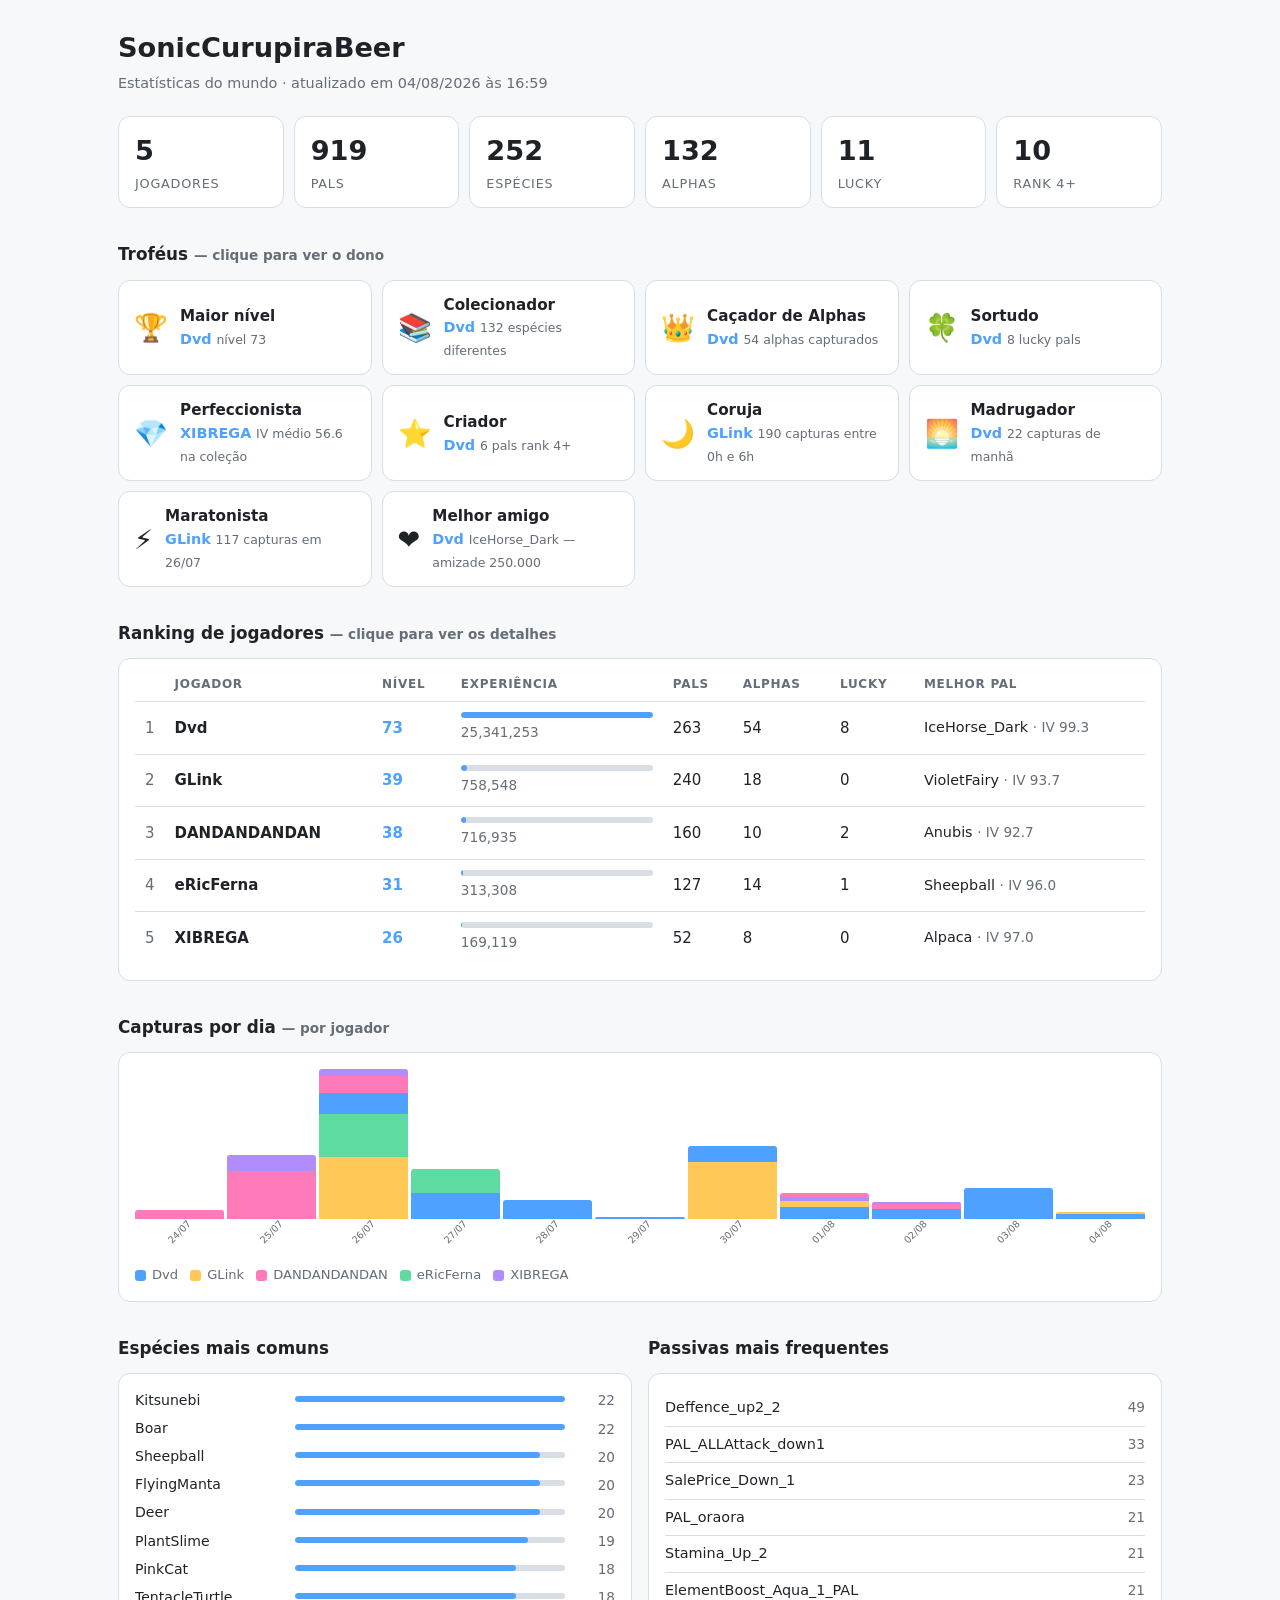
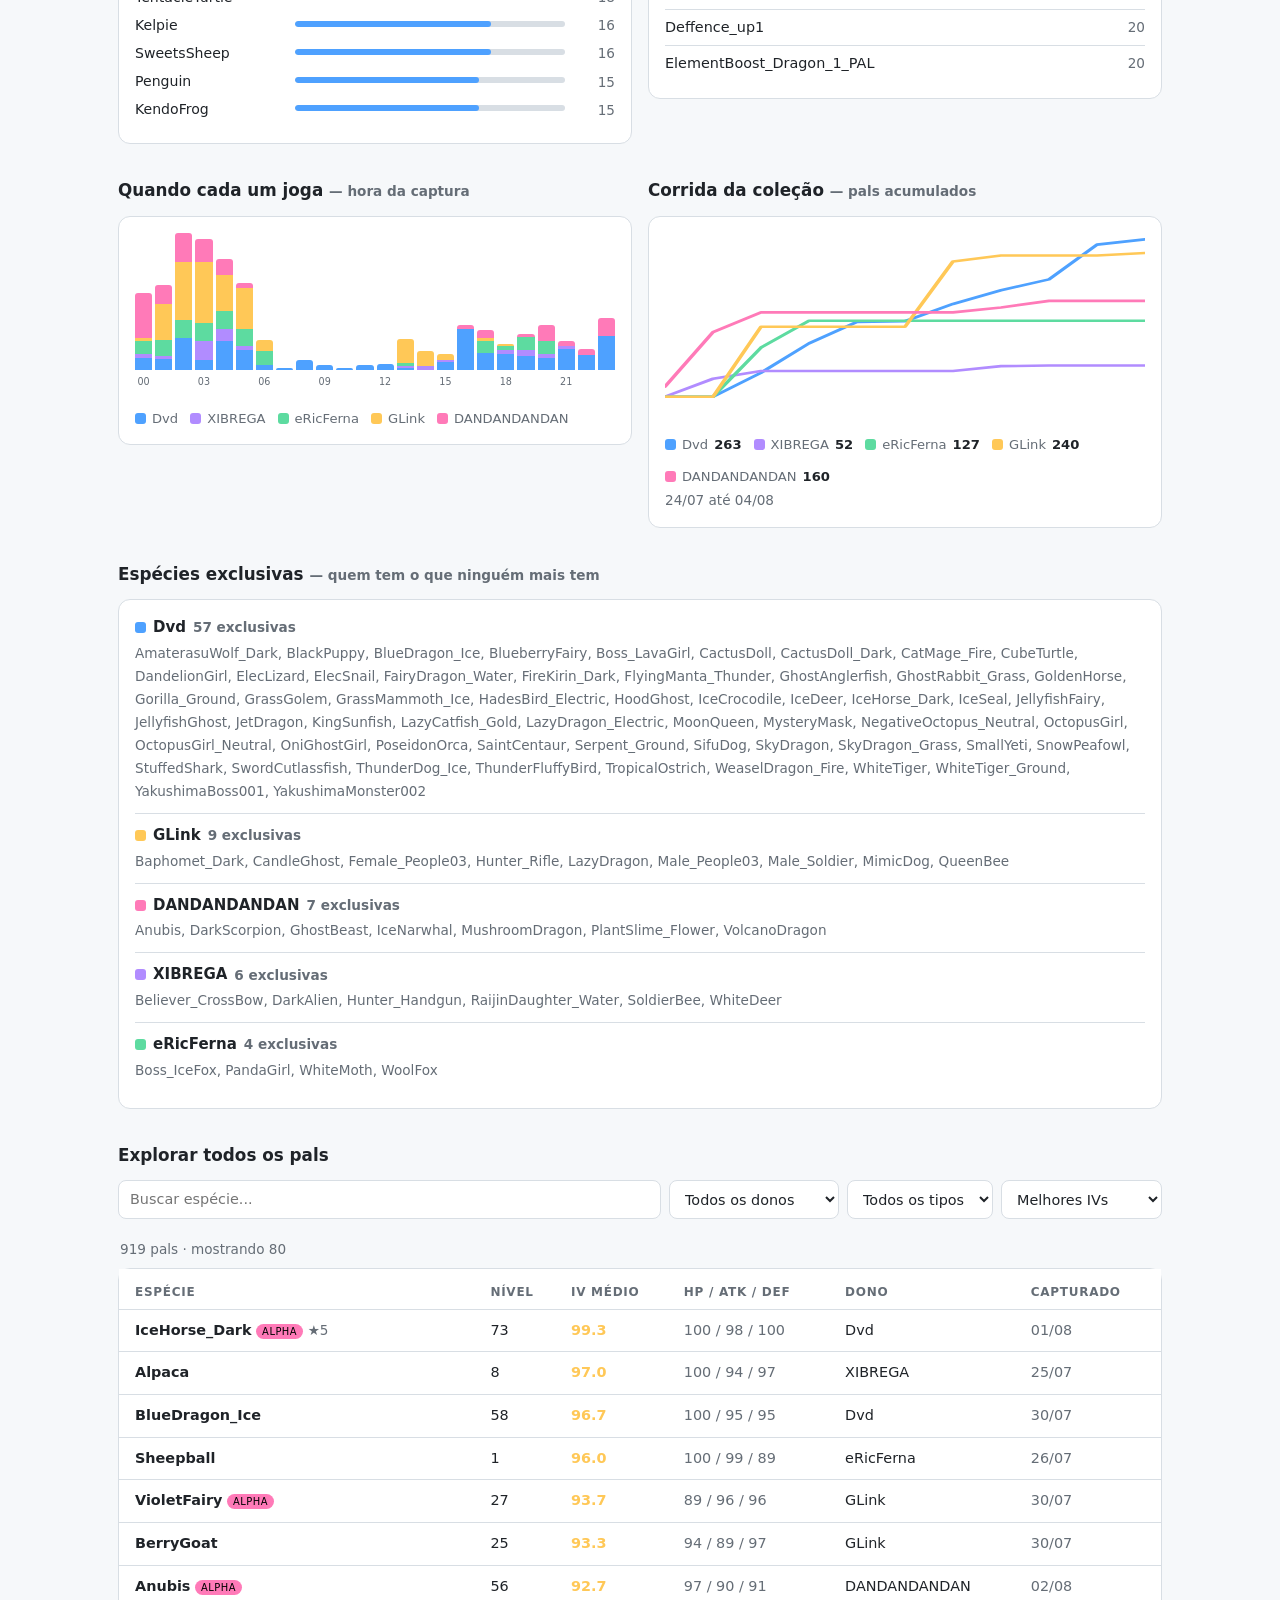
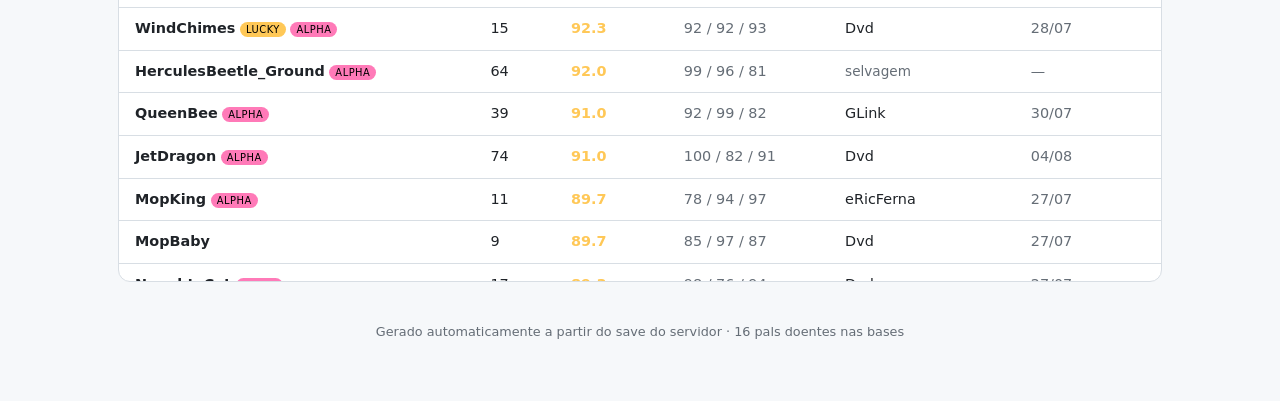
==== commit 2907369f: "chore: atualiza estatisticas do servidor 5 jogadores, 919 pals, 252 especies" ====
--- a/docs/index.html
+++ b/docs/index.html
@@ -139,7 +139,7 @@
 <body>
 <div class="wrap">
   <h1>SonicCurupiraBeer</h1>
-  <div class="sub">Estatísticas do mundo · atualizado em 04/08/2026 às 19:56</div>
+  <div class="sub">Estatísticas do mundo · atualizado em 04/08/2026 às 16:59</div>
 
   <div class="stats"><div class="stat"><span class="num">5</span><span class="lbl">jogadores</span></div><div class="stat"><span class="num">919</span><span class="lbl">pals</span></div><div class="stat"><span class="num">252</span><span class="lbl">espécies</span></div><div class="stat"><span class="num">132</span><span class="lbl">alphas</span></div><div class="stat"><span class="num">11</span><span class="lbl">lucky</span></div><div class="stat"><span class="num">10</span><span class="lbl">rank 4+</span></div></div>
 
@@ -292,7 +292,7 @@
 </div>
 
 <script>
-const D = {"pals":[{"e":"IceHorse_Dark","n":73,"r":5,"l":0,"a":1,"iv":[100,98,100],"d":"Dvd","c":"2026-08-01","h":6,"f":250000},{"e":"Alpaca","n":8,"r":1,"l":0,"a":0,"iv":[100,94,97],"d":"XIBREGA","c":"2026-07-25","h":3,"f":3},{"e":"BlueDragon_Ice","n":58,"r":1,"l":0,"a":0,"iv":[100,95,95],"d":"Dvd","c":"2026-07-30","h":18,"f":0},{"e":"Sheepball","n":1,"r":1,"l":0,"a":0,"iv":[100,99,89],"d":"eRicFerna","c":"2026-07-26","h":3,"f":0},{"e":"VioletFairy","n":27,"r":1,"l":0,"a":1,"iv":[89,96,96],"d":"GLink","c":"2026-07-30","h":3,"f":0},{"e":"BerryGoat","n":25,"r":1,"l":0,"a":0,"iv":[94,89,97],"d":"GLink","c":"2026-07-30","h":13,"f":0},{"e":"Anubis","n":56,"r":1,"l":0,"a":1,"iv":[97,90,91],"d":"DANDANDANDAN","c":"2026-08-02","h":3,"f":6229},{"e":"WindChimes","n":15,"r":2,"l":1,"a":1,"iv":[92,92,93],"d":"Dvd","c":"2026-07-28","h":11,"f":0},{"e":"HerculesBeetle_Ground","n":64,"r":1,"l":0,"a":1,"iv":[99,96,81],"d":"","c":"","h":-1,"f":3181},{"e":"QueenBee","n":39,"r":1,"l":0,"a":1,"iv":[92,99,82],"d":"GLink","c":"2026-07-30","h":14,"f":0},{"e":"JetDragon","n":74,"r":2,"l":0,"a":1,"iv":[100,82,91],"d":"Dvd","c":"2026-08-04","h":19,"f":182500},{"e":"MopKing","n":11,"r":1,"l":0,"a":1,"iv":[78,94,97],"d":"eRicFerna","c":"2026-07-27","h":20,"f":0},{"e":"MopBaby","n":9,"r":1,"l":0,"a":0,"iv":[85,97,87],"d":"Dvd","c":"2026-07-27","h":2,"f":0},{"e":"NaughtyCat","n":17,"r":1,"l":0,"a":1,"iv":[98,76,94],"d":"Dvd","c":"2026-07-27","h":3,"f":0},{"e":"SaintCentaur","n":72,"r":5,"l":0,"a":1,"iv":[89,96,83],"d":"Dvd","c":"2026-08-01","h":22,"f":250000},{"e":"Manticore","n":30,"r":1,"l":0,"a":1,"iv":[90,82,96],"d":"GLink","c":"2026-07-30","h":1,"f":0},{"e":"NightFox","n":18,"r":1,"l":0,"a":1,"iv":[94,96,77],"d":"Dvd","c":"2026-07-27","h":0,"f":0},{"e":"KingSunfish","n":66,"r":1,"l":0,"a":1,"iv":[93,75,98],"d":"Dvd","c":"2026-08-04","h":19,"f":11505},{"e":"CaptainPenguin","n":22,"r":1,"l":0,"a":1,"iv":[95,71,94],"d":"XIBREGA","c":"2026-07-26","h":21,"f":34000},{"e":"Suzaku","n":69,"r":5,"l":0,"a":1,"iv":[98,97,65],"d":"Dvd","c":"2026-08-04","h":19,"f":250000},{"e":"TentacleTurtle","n":8,"r":1,"l":0,"a":0,"iv":[88,94,77],"d":"XIBREGA","c":"2026-07-25","h":4,"f":0},{"e":"RaijinDaughter","n":1,"r":1,"l":0,"a":0,"iv":[72,91,96],"d":"DANDANDANDAN","c":"2026-07-26","h":2,"f":0},{"e":"Sheepball","n":7,"r":1,"l":0,"a":0,"iv":[76,95,88],"d":"eRicFerna","c":"2026-07-26","h":3,"f":1000},{"e":"ThunderDog_Ice","n":36,"r":1,"l":0,"a":0,"iv":[80,88,91],"d":"Dvd","c":"2026-07-30","h":17,"f":0},{"e":"Anubis","n":55,"r":1,"l":0,"a":1,"iv":[83,77,97],"d":"","c":"","h":-1,"f":6504},{"e":"WhiteTiger","n":44,"r":1,"l":0,"a":1,"iv":[94,89,74],"d":"Dvd","c":"2026-08-03","h":8,"f":0},{"e":"BerryGoat_Dark","n":24,"r":1,"l":0,"a":1,"iv":[77,79,100],"d":"GLink","c":"2026-07-30","h":1,"f":10000},{"e":"FairyDragon","n":30,"r":1,"l":0,"a":1,"iv":[62,98,96],"d":"Dvd","c":"2026-07-28","h":5,"f":0},{"e":"IceNarwhal","n":56,"r":1,"l":0,"a":1,"iv":[67,96,93],"d":"","c":"","h":-1,"f":1305},{"e":"FlameBuffalo","n":15,"r":1,"l":0,"a":1,"iv":[89,100,66],"d":"eRicFerna","c":"2026-07-27","h":0,"f":0},{"e":"FoxMage","n":36,"r":1,"l":0,"a":1,"iv":[99,85,71],"d":"Dvd","c":"2026-08-02","h":9,"f":1008},{"e":"Ronin","n":25,"r":1,"l":0,"a":1,"iv":[99,68,88],"d":"GLink","c":"2026-08-01","h":1,"f":0},{"e":"DarkAlien","n":23,"r":1,"l":0,"a":1,"iv":[98,88,68],"d":"XIBREGA","c":"2026-07-26","h":21,"f":0},{"e":"ElecPomeranian","n":70,"r":4,"l":1,"a":1,"iv":[90,71,93],"d":"Dvd","c":"2026-08-03","h":16,"f":10},{"e":"KendoFrog","n":5,"r":1,"l":0,"a":0,"iv":[98,60,95],"d":"GLink","c":"2026-07-26","h":3,"f":0},{"e":"WindChimes","n":10,"r":1,"l":0,"a":0,"iv":[80,74,99],"d":"GLink","c":"2026-07-26","h":5,"f":0},{"e":"Eagle","n":12,"r":1,"l":0,"a":0,"iv":[85,91,77],"d":"Dvd","c":"2026-07-27","h":0,"f":4500},{"e":"SakuraSaurus","n":23,"r":1,"l":0,"a":1,"iv":[91,83,78],"d":"Dvd","c":"2026-07-27","h":2,"f":0},{"e":"Mutant","n":41,"r":1,"l":0,"a":1,"iv":[83,88,80],"d":"","c":"","h":-1,"f":8637},{"e":"FlyingManta","n":3,"r":1,"l":0,"a":0,"iv":[85,68,97],"d":"GLink","c":"2026-07-26","h":5,"f":0},{"e":"NegativeKoala","n":3,"r":1,"l":0,"a":0,"iv":[94,90,66],"d":"eRicFerna","c":"2026-07-26","h":19,"f":0},{"e":"FairyDragon_Water","n":1,"r":1,"l":0,"a":0,"iv":[92,98,60],"d":"Dvd","c":"2026-08-03","h":5,"f":0},{"e":"CuteFox","n":5,"r":1,"l":0,"a":0,"iv":[95,74,80],"d":"Dvd","c":"2026-07-26","h":21,"f":0},{"e":"VioletFairy","n":27,"r":1,"l":0,"a":1,"iv":[89,88,72],"d":"eRicFerna","c":"2026-07-27","h":1,"f":0},{"e":"HawkBird","n":18,"r":1,"l":0,"a":1,"iv":[96,61,92],"d":"GLink","c":"2026-07-30","h":14,"f":0},{"e":"MopBaby","n":23,"r":1,"l":0,"a":0,"iv":[86,77,85],"d":"Dvd","c":"2026-07-27","h":4,"f":23500},{"e":"Serpent","n":21,"r":1,"l":0,"a":0,"iv":[64,94,90],"d":"XIBREGA","c":"2026-07-26","h":20,"f":1180},{"e":"HawkBird","n":18,"r":2,"l":1,"a":1,"iv":[81,89,78],"d":"Dvd","c":"2026-07-27","h":9,"f":0},{"e":"BlueDragon_Ice","n":56,"r":1,"l":0,"a":1,"iv":[98,54,96],"d":"Dvd","c":"2026-07-30","h":18,"f":0},{"e":"BlackCentaur","n":64,"r":5,"l":0,"a":1,"iv":[95,70,82],"d":"","c":"","h":-1,"f":127102},{"e":"Sheepball","n":3,"r":1,"l":0,"a":0,"iv":[52,94,100],"d":"GLink","c":"2026-07-26","h":3,"f":0},{"e":"WhiteDeer","n":65,"r":1,"l":0,"a":1,"iv":[96,61,89],"d":"XIBREGA","c":"2026-08-01","h":3,"f":30000},{"e":"BlueberryFairy","n":54,"r":1,"l":0,"a":0,"iv":[72,77,96],"d":"Dvd","c":"2026-08-02","h":2,"f":0},{"e":"Male_People03","n":10,"r":1,"l":0,"a":1,"iv":[95,89,60],"d":"GLink","c":"2026-07-26","h":4,"f":0},{"e":"Kelpie","n":9,"r":1,"l":0,"a":0,"iv":[95,77,72],"d":"GLink","c":"2026-07-30","h":2,"f":0},{"e":"PurpleSpider","n":35,"r":1,"l":0,"a":1,"iv":[86,83,75],"d":"GLink","c":"2026-07-30","h":15,"f":0},{"e":"GhostDragon","n":69,"r":1,"l":0,"a":1,"iv":[71,83,90],"d":"Dvd","c":"2026-08-03","h":16,"f":0},{"e":"GhostAnglerfish","n":46,"r":1,"l":0,"a":0,"iv":[89,98,56],"d":"Dvd","c":"2026-07-30","h":20,"f":0},{"e":"Kelpie","n":1,"r":1,"l":0,"a":0,"iv":[71,88,83],"d":"Dvd","c":"2026-07-27","h":0,"f":0},{"e":"KingAlpaca","n":35,"r":1,"l":0,"a":1,"iv":[84,59,99],"d":"Dvd","c":"2026-07-27","h":19,"f":34500},{"e":"IceHorse","n":60,"r":1,"l":0,"a":1,"iv":[81,100,61],"d":"","c":"","h":-1,"f":1219},{"e":"TentacleTurtle","n":13,"r":1,"l":0,"a":0,"iv":[85,84,72],"d":"XIBREGA","c":"2026-07-25","h":3,"f":205},{"e":"KingAlpaca","n":26,"r":1,"l":0,"a":1,"iv":[90,51,100],"d":"DANDANDANDAN","c":"2026-07-25","h":22,"f":13500},{"e":"LazyCatfish","n":25,"r":1,"l":0,"a":0,"iv":[53,95,93],"d":"Dvd","c":"2026-07-27","h":2,"f":5000},{"e":"NegativeKoala","n":10,"r":1,"l":0,"a":1,"iv":[70,73,98],"d":"eRicFerna","c":"2026-07-27","h":2,"f":0},{"e":"SamuraiDog","n":3,"r":1,"l":0,"a":0,"iv":[58,91,92],"d":"Dvd","c":"2026-07-30","h":17,"f":0},{"e":"PlantSlime","n":8,"r":2,"l":1,"a":1,"iv":[91,53,97],"d":"Dvd","c":"2026-07-30","h":16,"f":0},{"e":"ThunderDog","n":35,"r":1,"l":0,"a":1,"iv":[71,74,95],"d":"Dvd","c":"2026-08-01","h":15,"f":5667},{"e":"BluePlatypus","n":11,"r":1,"l":0,"a":0,"iv":[81,99,60],"d":"GLink","c":"2026-07-30","h":2,"f":0},{"e":"GrassPanda","n":39,"r":2,"l":1,"a":1,"iv":[76,92,72],"d":"Dvd","c":"2026-08-01","h":17,"f":15},{"e":"PlantSlime","n":10,"r":1,"l":0,"a":1,"iv":[77,90,72],"d":"GLink","c":"2026-07-26","h":4,"f":0},{"e":"Ronin","n":49,"r":1,"l":0,"a":1,"iv":[84,58,97],"d":"","c":"","h":-1,"f":127965},{"e":"PoseidonOrca","n":70,"r":1,"l":0,"a":1,"iv":[78,65,96],"d":"Dvd","c":"2026-08-04","h":19,"f":143053},{"e":"WhiteTiger_Ground","n":62,"r":1,"l":0,"a":1,"iv":[80,80,79],"d":"Dvd","c":"2026-08-03","h":0,"f":0},{"e":"FlyingManta","n":2,"r":1,"l":0,"a":0,"iv":[86,76,76],"d":"DANDANDANDAN","c":"2026-07-25","h":20,"f":0},{"e":"SamuraiDog","n":4,"r":1,"l":0,"a":0,"iv":[100,56,82],"d":"GLink","c":"2026-07-26","h":2,"f":0},{"e":"OctopusGirl_Neutral","n":67,"r":1,"l":0,"a":1,"iv":[57,89,92],"d":"Dvd","c":"2026-08-03","h":16,"f":5},{"e":"JetDragon","n":70,"r":1,"l":0,"a":1,"iv":[86,58,94],"d":"Dvd","c":"2026-08-03","h":16,"f":0},{"e":"GhostDragon","n":69,"r":1,"l":0,"a":1,"iv":[87,57,94],"d":"Dvd","c":"2026-08-03","h":16,"f":5},{"e":"BlueDragon","n":40,"r":1,"l":0,"a":1,"iv":[90,54,94],"d":"GLink","c":"2026-08-04","h":18,"f":0},{"e":"OctopusGirl","n":10,"r":1,"l":0,"a":0,"iv":[93,72,72],"d":"Dvd","c":"2026-07-27","h":4,"f":0},{"e":"IceCrocodile","n":54,"r":1,"l":0,"a":1,"iv":[81,66,90],"d":"Dvd","c":"2026-08-03","h":17,"f":0},{"e":"FairyDragon","n":30,"r":1,"l":0,"a":1,"iv":[96,69,71],"d":"eRicFerna","c":"2026-07-26","h":19,"f":0},{"e":"PlantSlime","n":7,"r":1,"l":0,"a":0,"iv":[85,58,93],"d":"GLink","c":"2026-07-26","h":3,"f":2500},{"e":"WindChimes","n":25,"r":1,"l":0,"a":0,"iv":[93,83,60],"d":"eRicFerna","c":"2026-07-27","h":2,"f":11500},{"e":"MopBaby","n":19,"r":1,"l":0,"a":0,"iv":[99,86,51],"d":"eRicFerna","c":"2026-07-27","h":1,"f":0},{"e":"CaptainPenguin","n":21,"r":1,"l":0,"a":1,"iv":[88,67,81],"d":"","c":"","h":-1,"f":6185},{"e":"Sheepball","n":40,"r":1,"l":0,"a":0,"iv":[92,60,84],"d":"","c":"","h":-1,"f":2259},{"e":"JetDragon","n":70,"r":1,"l":0,"a":1,"iv":[71,90,75],"d":"Dvd","c":"2026-08-04","h":19,"f":1500},{"e":"PinkLizard","n":35,"r":1,"l":0,"a":0,"iv":[61,99,75],"d":"Dvd","c":"2026-08-01","h":21,"f":256},{"e":"Boar","n":6,"r":1,"l":0,"a":0,"iv":[56,85,93],"d":"DANDANDANDAN","c":"2026-07-25","h":0,"f":0},{"e":"WeaselDragon","n":36,"r":1,"l":0,"a":1,"iv":[80,83,71],"d":"GLink","c":"2026-08-04","h":17,"f":46500},{"e":"Bastet","n":11,"r":1,"l":0,"a":1,"iv":[82,61,91],"d":"eRicFerna","c":"2026-07-27","h":2,"f":0},{"e":"FlameBuffalo","n":4,"r":1,"l":0,"a":0,"iv":[64,98,72],"d":"eRicFerna","c":"2026-07-27","h":1,"f":0},{"e":"Deer","n":12,"r":1,"l":0,"a":0,"iv":[86,98,49],"d":"DANDANDANDAN","c":"2026-07-25","h":4,"f":0},{"e":"YakushimaMonster002","n":43,"r":1,"l":0,"a":0,"iv":[79,82,72],"d":"Dvd","c":"2026-08-01","h":18,"f":0},{"e":"Kirin","n":31,"r":1,"l":0,"a":1,"iv":[65,97,71],"d":"GLink","c":"2026-07-30","h":2,"f":0},{"e":"WingGolem","n":55,"r":1,"l":0,"a":1,"iv":[68,76,89],"d":"","c":"","h":-1,"f":3250},{"e":"Eagle","n":18,"r":1,"l":0,"a":0,"iv":[74,60,98],"d":"eRicFerna","c":"2026-07-26","h":17,"f":1000},{"e":"FoxMage","n":37,"r":1,"l":0,"a":1,"iv":[100,62,70],"d":"Dvd","c":"2026-08-03","h":3,"f":2018},{"e":"ChickenPal","n":40,"r":1,"l":0,"a":0,"iv":[78,77,77],"d":"","c":"","h":-1,"f":2369},{"e":"Kitsunebi","n":24,"r":2,"l":1,"a":1,"iv":[90,57,84],"d":"DANDANDANDAN","c":"2026-07-25","h":21,"f":39000},{"e":"SheepBall","n":33,"r":1,"l":0,"a":1,"iv":[77,84,70],"d":"","c":"","h":-1,"f":2425},{"e":"JetDragon","n":70,"r":1,"l":0,"a":1,"iv":[83,64,84],"d":"Dvd","c":"2026-08-04","h":19,"f":5},{"e":"Believer_CrossBow","n":12,"r":1,"l":0,"a":0,"iv":[81,56,93],"d":"XIBREGA","c":"2026-07-25","h":19,"f":1500},{"e":"CaptainPenguin","n":15,"r":1,"l":0,"a":1,"iv":[53,83,94],"d":"eRicFerna","c":"2026-07-26","h":5,"f":500},{"e":"DarkCrow","n":17,"r":1,"l":0,"a":0,"iv":[93,90,47],"d":"Dvd","c":"2026-07-27","h":1,"f":3000},{"e":"FlameBuffalo","n":15,"r":1,"l":0,"a":1,"iv":[84,90,56],"d":"GLink","c":"2026-07-30","h":2,"f":0},{"e":"Werewolf_Ice","n":66,"r":1,"l":0,"a":1,"iv":[87,89,54],"d":"Dvd","c":"2026-08-03","h":16,"f":843},{"e":"IceSeal","n":56,"r":1,"l":0,"a":0,"iv":[72,68,90],"d":"Dvd","c":"2026-08-02","h":2,"f":0},{"e":"Anubis","n":55,"r":1,"l":0,"a":1,"iv":[57,100,73],"d":"","c":"","h":-1,"f":6462},{"e":"CowPal","n":11,"r":1,"l":0,"a":0,"iv":[67,99,63],"d":"Dvd","c":"2026-07-26","h":23,"f":0},{"e":"IceNarwhal","n":60,"r":1,"l":0,"a":1,"iv":[85,81,63],"d":"","c":"","h":-1,"f":2381},{"e":"OctopusGirl_Neutral","n":66,"r":1,"l":0,"a":1,"iv":[83,53,93],"d":"Dvd","c":"2026-08-03","h":16,"f":5},{"e":"WizardOwl","n":5,"r":1,"l":0,"a":0,"iv":[83,84,61],"d":"GLink","c":"2026-07-26","h":4,"f":0},{"e":"DreamDemon","n":13,"r":1,"l":0,"a":1,"iv":[98,75,55],"d":"eRicFerna","c":"2026-07-26","h":5,"f":0},{"e":"FlyingManta_Thunder","n":35,"r":1,"l":0,"a":0,"iv":[84,80,64],"d":"Dvd","c":"2026-07-28","h":8,"f":37500},{"e":"BerryGoat_Dark","n":23,"r":1,"l":0,"a":1,"iv":[63,95,70],"d":"Dvd","c":"2026-07-27","h":2,"f":0},{"e":"CatMage","n":25,"r":1,"l":0,"a":0,"iv":[57,99,72],"d":"GLink","c":"2026-07-30","h":3,"f":0},{"e":"IceSeal","n":56,"r":1,"l":0,"a":0,"iv":[58,85,85],"d":"Dvd","c":"2026-08-03","h":17,"f":0},{"e":"PinkCat","n":15,"r":1,"l":0,"a":0,"iv":[69,79,79],"d":"XIBREGA","c":"2026-07-25","h":14,"f":4702},{"e":"NegativeOctopus","n":15,"r":1,"l":0,"a":1,"iv":[80,75,72],"d":"XIBREGA","c":"2026-07-25","h":4,"f":611},{"e":"PlantSlime","n":3,"r":1,"l":0,"a":1,"iv":[51,78,98],"d":"XIBREGA","c":"2026-07-25","h":15,"f":5500},{"e":"Garm","n":10,"r":1,"l":0,"a":0,"iv":[94,41,92],"d":"eRicFerna","c":"2026-07-26","h":4,"f":0},{"e":"WeaselDragon","n":12,"r":1,"l":0,"a":1,"iv":[52,89,86],"d":"Dvd","c":"2026-07-28","h":2,"f":1000},{"e":"PlantSlime","n":3,"r":1,"l":0,"a":0,"iv":[75,69,83],"d":"Dvd","c":"2026-07-28","h":12,"f":0},{"e":"SnowPeafowl","n":68,"r":1,"l":0,"a":0,"iv":[61,85,81],"d":"Dvd","c":"2026-08-03","h":16,"f":5010},{"e":"Eagle","n":16,"r":1,"l":0,"a":0,"iv":[83,100,44],"d":"GLink","c":"2026-07-30","h":3,"f":0},{"e":"Suzaku","n":45,"r":1,"l":0,"a":1,"iv":[83,65,79],"d":"XIBREGA","c":"2026-08-01","h":3,"f":18000},{"e":"JetDragon","n":70,"r":1,"l":0,"a":1,"iv":[60,70,97],"d":"Dvd","c":"2026-08-04","h":19,"f":3000},{"e":"CowPal","n":32,"r":1,"l":0,"a":0,"iv":[77,81,68],"d":"GLink","c":"2026-07-30","h":13,"f":7038},{"e":"RaijinDaughter","n":4,"r":1,"l":0,"a":0,"iv":[63,91,72],"d":"eRicFerna","c":"2026-07-27","h":19,"f":1500},{"e":"PinkRabbit","n":1,"r":1,"l":0,"a":0,"iv":[91,55,79],"d":"Dvd","c":"2026-07-28","h":21,"f":0},{"e":"Anubis","n":55,"r":1,"l":0,"a":1,"iv":[60,95,69],"d":"","c":"","h":-1,"f":6805},{"e":"BadCatgirl","n":60,"r":1,"l":0,"a":1,"iv":[66,90,68],"d":"","c":"","h":-1,"f":3200},{"e":"BlueberryFairy","n":63,"r":1,"l":0,"a":1,"iv":[82,54,88],"d":"Dvd","c":"2026-08-03","h":2,"f":0},{"e":"Boar","n":5,"r":1,"l":0,"a":0,"iv":[68,75,80],"d":"DANDANDANDAN","c":"2026-07-25","h":0,"f":0},{"e":"Kirin","n":31,"r":1,"l":0,"a":1,"iv":[69,96,58],"d":"DANDANDANDAN","c":"2026-07-26","h":0,"f":10500},{"e":"ThunderBird","n":48,"r":1,"l":0,"a":1,"iv":[90,56,77],"d":"Dvd","c":"2026-08-01","h":5,"f":107678},{"e":"PlantSlime","n":9,"r":1,"l":0,"a":0,"iv":[98,26,98],"d":"GLink","c":"2026-07-26","h":3,"f":3500},{"e":"LeafMomonga","n":7,"r":1,"l":0,"a":0,"iv":[66,89,66],"d":"DANDANDANDAN","c":"2026-07-24","h":23,"f":0},{"e":"Boar","n":8,"r":1,"l":0,"a":0,"iv":[68,55,98],"d":"eRicFerna","c":"2026-07-26","h":3,"f":1000},{"e":"Hunter_Rifle","n":12,"r":1,"l":0,"a":1,"iv":[83,82,56],"d":"GLink","c":"2026-07-26","h":4,"f":0},{"e":"CuteButterfly","n":16,"r":1,"l":0,"a":0,"iv":[40,85,96],"d":"GLink","c":"2026-07-26","h":5,"f":0},{"e":"Yeti_Grass","n":44,"r":1,"l":0,"a":1,"iv":[69,100,52],"d":"","c":"","h":-1,"f":3185},{"e":"DandelionGirl","n":70,"r":4,"l":1,"a":1,"iv":[90,55,76],"d":"Dvd","c":"2026-08-03","h":16,"f":5},{"e":"KendoFrog","n":15,"r":1,"l":0,"a":0,"iv":[75,59,86],"d":"DANDANDANDAN","c":"2026-07-26","h":0,"f":3087},{"e":"KendoFrog","n":6,"r":1,"l":0,"a":0,"iv":[88,33,99],"d":"GLink","c":"2026-07-26","h":4,"f":0},{"e":"CuteFox","n":6,"r":1,"l":0,"a":0,"iv":[63,97,60],"d":"Dvd","c":"2026-07-26","h":21,"f":0},{"e":"Werewolf","n":15,"r":1,"l":0,"a":0,"iv":[91,94,34],"d":"Dvd","c":"2026-07-27","h":0,"f":6500},{"e":"Hedgehog_Ice","n":16,"r":1,"l":0,"a":0,"iv":[68,95,56],"d":"eRicFerna","c":"2026-07-27","h":0,"f":0},{"e":"GrassMammoth","n":27,"r":1,"l":0,"a":0,"iv":[78,44,97],"d":"","c":"","h":-1,"f":6170},{"e":"ChickenPal","n":6,"r":1,"l":0,"a":0,"iv":[95,47,76],"d":"DANDANDANDAN","c":"2026-07-24","h":23,"f":3500},{"e":"OctopusGirl","n":19,"r":1,"l":0,"a":0,"iv":[85,87,46],"d":"Dvd","c":"2026-07-27","h":3,"f":0},{"e":"ElecPomeranian","n":20,"r":1,"l":0,"a":0,"iv":[97,45,76],"d":"Dvd","c":"2026-07-27","h":5,"f":0},{"e":"FlameBambi","n":6,"r":1,"l":0,"a":0,"iv":[33,98,87],"d":"Dvd","c":"2026-07-28","h":1,"f":0},{"e":"MushroomDragon","n":52,"r":4,"l":1,"a":1,"iv":[70,71,77],"d":"DANDANDANDAN","c":"2026-08-02","h":3,"f":2000},{"e":"Alpaca","n":19,"r":1,"l":0,"a":1,"iv":[51,93,73],"d":"DANDANDANDAN","c":"2026-07-25","h":4,"f":22000},{"e":"Sheepball","n":1,"r":1,"l":0,"a":0,"iv":[91,91,35],"d":"eRicFerna","c":"2026-07-26","h":3,"f":0},{"e":"RaijinDaughter_Water","n":19,"r":1,"l":0,"a":0,"iv":[97,54,66],"d":"XIBREGA","c":"2026-08-01","h":3,"f":11000},{"e":"SakuraSaurus","n":34,"r":1,"l":0,"a":0,"iv":[78,51,87],"d":"DANDANDANDAN","c":"2026-07-25","h":20,"f":0},{"e":"ElecCat","n":11,"r":1,"l":0,"a":0,"iv":[31,100,85],"d":"GLink","c":"2026-07-26","h":4,"f":0},{"e":"WeaselDragon","n":11,"r":1,"l":0,"a":1,"iv":[71,83,62],"d":"DANDANDANDAN","c":"2026-07-26","h":4,"f":0},{"e":"JellyfishFairy","n":50,"r":1,"l":0,"a":0,"iv":[64,95,57],"d":"Dvd","c":"2026-08-03","h":8,"f":3500},{"e":"ElecPanda","n":43,"r":5,"l":0,"a":1,"iv":[62,64,90],"d":"","c":"","h":-1,"f":7146},{"e":"PlantSlime","n":11,"r":1,"l":0,"a":1,"iv":[96,70,50],"d":"eRicFerna","c":"2026-07-27","h":2,"f":0},{"e":"WeaselDragon_Fire","n":55,"r":1,"l":0,"a":0,"iv":[40,91,85],"d":"Dvd","c":"2026-08-02","h":2,"f":0},{"e":"Kitsunebi","n":17,"r":1,"l":0,"a":1,"iv":[82,64,69],"d":"XIBREGA","c":"2026-07-26","h":20,"f":5000},{"e":"KendoFrog","n":6,"r":1,"l":0,"a":0,"iv":[68,77,70],"d":"XIBREGA","c":"2026-07-25","h":0,"f":0},{"e":"FlameBuffalo","n":25,"r":1,"l":0,"a":0,"iv":[92,94,29],"d":"DANDANDANDAN","c":"2026-07-26","h":5,"f":0},{"e":"GrassRabbitMan","n":43,"r":1,"l":0,"a":1,"iv":[100,60,55],"d":"","c":"","h":-1,"f":3200},{"e":"YakushimaBoss001","n":45,"r":1,"l":0,"a":1,"iv":[66,98,51],"d":"Dvd","c":"2026-07-28","h":20,"f":500},{"e":"PinkRabbit_Grass","n":28,"r":1,"l":0,"a":0,"iv":[96,37,82],"d":"GLink","c":"2026-07-30","h":13,"f":0},{"e":"Sheepball","n":2,"r":1,"l":0,"a":0,"iv":[80,91,43],"d":"GLink","c":"2026-07-26","h":5,"f":0},{"e":"IceNarwhal","n":60,"r":1,"l":0,"a":1,"iv":[61,60,93],"d":"","c":"","h":-1,"f":2283},{"e":"Manticore_Dark","n":46,"r":1,"l":0,"a":0,"iv":[84,85,45],"d":"Dvd","c":"2026-08-03","h":4,"f":0},{"e":"Kitsunebi","n":9,"r":1,"l":0,"a":0,"iv":[41,89,83],"d":"DANDANDANDAN","c":"2026-07-25","h":2,"f":38},{"e":"SakuraSaurus","n":39,"r":2,"l":1,"a":1,"iv":[72,80,61],"d":"eRicFerna","c":"2026-07-26","h":20,"f":1500},{"e":"GhostBlackCat","n":20,"r":1,"l":0,"a":0,"iv":[90,28,95],"d":"eRicFerna","c":"2026-07-27","h":0,"f":5000},{"e":"SakuraSaurus","n":14,"r":1,"l":0,"a":0,"iv":[83,30,100],"d":"GLink","c":"2026-07-26","h":6,"f":0},{"e":"HawkBird","n":14,"r":1,"l":0,"a":0,"iv":[60,59,94],"d":"Dvd","c":"2026-07-27","h":1,"f":4000},{"e":"FlyingManta","n":5,"r":1,"l":0,"a":0,"iv":[48,82,83],"d":"Dvd","c":"2026-07-26","h":23,"f":0},{"e":"PlantSlime","n":1,"r":1,"l":0,"a":1,"iv":[71,53,89],"d":"Dvd","c":"2026-07-27","h":1,"f":0},{"e":"FlameBuffalo","n":20,"r":1,"l":0,"a":1,"iv":[80,66,67],"d":"Dvd","c":"2026-07-27","h":20,"f":0},{"e":"TropicalOstrich","n":46,"r":1,"l":0,"a":0,"iv":[63,92,58],"d":"","c":"","h":-1,"f":96800},{"e":"ThunderDog","n":38,"r":1,"l":0,"a":0,"iv":[15,100,98],"d":"","c":"","h":-1,"f":2883},{"e":"TentacleTurtle","n":6,"r":1,"l":0,"a":0,"iv":[86,72,54],"d":"DANDANDANDAN","c":"2026-07-25","h":3,"f":5},{"e":"CuteMole","n":9,"r":1,"l":0,"a":0,"iv":[31,95,86],"d":"DANDANDANDAN","c":"2026-07-25","h":0,"f":0},{"e":"FlowerDoll","n":28,"r":1,"l":0,"a":0,"iv":[17,99,96],"d":"eRicFerna","c":"2026-07-26","h":20,"f":0},{"e":"Sheepball","n":2,"r":1,"l":0,"a":0,"iv":[88,94,29],"d":"GLink","c":"2026-07-26","h":2,"f":0},{"e":"Boar","n":6,"r":1,"l":0,"a":0,"iv":[73,79,59],"d":"GLink","c":"2026-07-26","h":4,"f":0},{"e":"CatMage","n":28,"r":1,"l":0,"a":0,"iv":[89,80,42],"d":"GLink","c":"2026-07-30","h":1,"f":7000},{"e":"AmaterasuWolf_Dark","n":65,"r":1,"l":0,"a":1,"iv":[65,86,60],"d":"Dvd","c":"2026-08-03","h":16,"f":18401},{"e":"ScorpionMan_Electric","n":65,"r":1,"l":0,"a":0,"iv":[67,49,95],"d":"Dvd","c":"2026-08-03","h":16,"f":5},{"e":"SakuraSaurus","n":23,"r":1,"l":0,"a":1,"iv":[67,56,88],"d":"GLink","c":"2026-07-30","h":2,"f":0},{"e":"LazyDragon","n":33,"r":1,"l":0,"a":0,"iv":[92,78,41],"d":"GLink","c":"2026-08-01","h":1,"f":0},{"e":"LavaGirl","n":4,"r":1,"l":0,"a":0,"iv":[96,71,43],"d":"Dvd","c":"2026-07-27","h":1,"f":0},{"e":"GrassMammoth","n":38,"r":1,"l":0,"a":1,"iv":[84,50,76],"d":"Dvd","c":"2026-08-02","h":22,"f":1495},{"e":"MopKing","n":11,"r":1,"l":0,"a":1,"iv":[77,76,57],"d":"GLink","c":"2026-07-30","h":2,"f":0},{"e":"MopBaby","n":21,"r":1,"l":0,"a":0,"iv":[77,55,78],"d":"GLink","c":"2026-07-30","h":1,"f":0},{"e":"LilyQueen_Dark","n":58,"r":1,"l":0,"a":1,"iv":[60,69,81],"d":"","c":"","h":-1,"f":6552},{"e":"OctopusGirl_Neutral","n":65,"r":1,"l":0,"a":1,"iv":[81,61,68],"d":"Dvd","c":"2026-08-03","h":16,"f":510},{"e":"FeatherOstrich","n":48,"r":1,"l":0,"a":0,"iv":[83,68,59],"d":"Dvd","c":"2026-07-30","h":20,"f":0},{"e":"MysteryMask","n":64,"r":1,"l":0,"a":0,"iv":[100,25,85],"d":"Dvd","c":"2026-08-03","h":16,"f":0},{"e":"StuffedShark","n":5,"r":1,"l":0,"a":0,"iv":[39,93,77],"d":"Dvd","c":"2026-07-28","h":2,"f":0},{"e":"PlantSlime","n":2,"r":1,"l":0,"a":0,"iv":[71,84,54],"d":"Dvd","c":"2026-07-28","h":12,"f":0},{"e":"FlowerRabbit","n":22,"r":1,"l":0,"a":0,"iv":[58,98,53],"d":"GLink","c":"2026-07-30","h":13,"f":0},{"e":"Kelpie_Fire","n":1,"r":1,"l":0,"a":0,"iv":[31,97,80],"d":"GLink","c":"2026-07-26","h":5,"f":0},{"e":"BerryGoat","n":22,"r":1,"l":0,"a":0,"iv":[58,87,63],"d":"Dvd","c":"2026-07-27","h":1,"f":3000},{"e":"TentacleTurtle","n":16,"r":1,"l":0,"a":0,"iv":[93,53,62],"d":"Dvd","c":"2026-07-27","h":4,"f":0},{"e":"CloverFairy","n":2,"r":1,"l":0,"a":0,"iv":[72,60,76],"d":"eRicFerna","c":"2026-07-27","h":13,"f":500},{"e":"FairyDragon","n":30,"r":1,"l":0,"a":1,"iv":[90,58,60],"d":"Dvd","c":"2026-07-30","h":11,"f":0},{"e":"NightBlueHorse","n":63,"r":1,"l":0,"a":1,"iv":[78,66,64],"d":"","c":"","h":-1,"f":2790},{"e":"TentacleTurtle","n":15,"r":1,"l":0,"a":0,"iv":[44,76,88],"d":"Dvd","c":"2026-07-30","h":18,"f":0},{"e":"Carbunclo","n":25,"r":2,"l":1,"a":1,"iv":[57,59,92],"d":"Dvd","c":"2026-08-01","h":16,"f":15},{"e":"GhostAnglerfish","n":45,"r":1,"l":0,"a":0,"iv":[49,73,86],"d":"Dvd","c":"2026-07-30","h":20,"f":0},{"e":"BlueDragon","n":4,"r":1,"l":0,"a":0,"iv":[89,80,38],"d":"eRicFerna","c":"2026-07-26","h":5,"f":0},{"e":"WhiteMoth","n":44,"r":1,"l":0,"a":1,"iv":[56,52,99],"d":"","c":"","h":-1,"f":5697},{"e":"LittleBriarRose","n":16,"r":1,"l":0,"a":0,"iv":[48,85,74],"d":"GLink","c":"2026-07-30","h":3,"f":0},{"e":"Kitsunebi","n":14,"r":1,"l":0,"a":0,"iv":[53,67,86],"d":"XIBREGA","c":"2026-07-25","h":14,"f":16000},{"e":"Kitsunebi","n":6,"r":1,"l":0,"a":0,"iv":[46,90,70],"d":"DANDANDANDAN","c":"2026-07-24","h":23,"f":0},{"e":"WizardOwl","n":11,"r":1,"l":0,"a":0,"iv":[97,65,44],"d":"XIBREGA","c":"2026-07-25","h":4,"f":13000},{"e":"CatMage","n":35,"r":1,"l":0,"a":0,"iv":[95,75,36],"d":"Dvd","c":"2026-08-03","h":8,"f":0},{"e":"VolcanoDragon","n":23,"r":1,"l":0,"a":0,"iv":[76,70,60],"d":"","c":"","h":-1,"f":10665},{"e":"Boss_IceFox","n":15,"r":1,"l":0,"a":1,"iv":[69,85,52],"d":"eRicFerna","c":"2026-07-26","h":5,"f":1000},{"e":"Ronin","n":27,"r":1,"l":0,"a":1,"iv":[69,79,58],"d":"eRicFerna","c":"2026-07-27","h":1,"f":37000},{"e":"KingSunfish_Thunder","n":66,"r":5,"l":0,"a":1,"iv":[54,75,77],"d":"","c":"","h":-1,"f":5285},{"e":"LazyCatfish","n":20,"r":1,"l":0,"a":0,"iv":[22,95,88],"d":"DANDANDANDAN","c":"2026-07-26","h":5,"f":0},{"e":"GhostBlackCat","n":1,"r":1,"l":0,"a":0,"iv":[51,76,78],"d":"XIBREGA","c":"2026-07-25","h":5,"f":0},{"e":"LeafMomonga","n":5,"r":1,"l":0,"a":0,"iv":[87,35,83],"d":"GLink","c":"2026-07-26","h":4,"f":0},{"e":"PinkCat","n":6,"r":1,"l":0,"a":0,"iv":[82,44,79],"d":"eRicFerna","c":"2026-07-26","h":4,"f":0},{"e":"NegativeKoala","n":8,"r":1,"l":0,"a":0,"iv":[89,90,25],"d":"XIBREGA","c":"2026-07-25","h":3,"f":4500},{"e":"Penguin","n":16,"r":1,"l":0,"a":1,"iv":[90,58,56],"d":"DANDANDANDAN","c":"2026-07-26","h":1,"f":0},{"e":"Baphomet","n":33,"r":1,"l":0,"a":0,"iv":[42,85,77],"d":"DANDANDANDAN","c":"2026-07-26","h":1,"f":0},{"e":"GoldenHorse","n":53,"r":1,"l":0,"a":0,"iv":[79,70,55],"d":"Dvd","c":"2026-08-01","h":18,"f":0},{"e":"IceNarwhal","n":58,"r":1,"l":0,"a":0,"iv":[76,66,62],"d":"DANDANDANDAN","c":"2026-08-02","h":3,"f":3959},{"e":"Male_Soldier","n":15,"r":1,"l":0,"a":1,"iv":[91,52,61],"d":"GLink","c":"2026-07-30","h":2,"f":0},{"e":"Deer","n":11,"r":1,"l":0,"a":0,"iv":[78,99,27],"d":"GLink","c":"2026-07-30","h":2,"f":0},{"e":"OctopusGirl_Neutral","n":65,"r":1,"l":0,"a":1,"iv":[60,82,62],"d":"Dvd","c":"2026-08-03","h":16,"f":826},{"e":"Deer","n":18,"r":2,"l":1,"a":1,"iv":[58,85,60],"d":"Dvd","c":"2026-07-28","h":11,"f":0},{"e":"GrassGolem","n":55,"r":1,"l":0,"a":1,"iv":[88,61,54],"d":"","c":"","h":-1,"f":25562},{"e":"BluePlatypus","n":10,"r":1,"l":0,"a":0,"iv":[27,85,91],"d":"GLink","c":"2026-07-30","h":2,"f":0},{"e":"ChickenPal","n":3,"r":1,"l":0,"a":0,"iv":[52,94,56],"d":"GLink","c":"2026-07-26","h":2,"f":0},{"e":"Monkey","n":6,"r":1,"l":0,"a":0,"iv":[64,43,95],"d":"GLink","c":"2026-07-26","h":5,"f":0},{"e":"Serpent","n":40,"r":1,"l":0,"a":0,"iv":[59,43,100],"d":"","c":"","h":-1,"f":6688},{"e":"GhostDragon","n":69,"r":1,"l":0,"a":1,"iv":[62,87,53],"d":"Dvd","c":"2026-08-03","h":16,"f":5},{"e":"ElecPomeranian","n":19,"r":1,"l":0,"a":0,"iv":[59,75,67],"d":"Dvd","c":"2026-07-27","h":5,"f":0},{"e":"FireKirin","n":31,"r":1,"l":0,"a":0,"iv":[57,45,99],"d":"DANDANDANDAN","c":"2026-07-26","h":1,"f":4000},{"e":"KendoFrog","n":4,"r":1,"l":0,"a":0,"iv":[77,57,67],"d":"Dvd","c":"2026-07-26","h":23,"f":0},{"e":"GrassMammoth","n":38,"r":1,"l":0,"a":1,"iv":[60,82,59],"d":"Dvd","c":"2026-08-02","h":22,"f":1495},{"e":"Boar","n":14,"r":1,"l":0,"a":0,"iv":[95,83,23],"d":"eRicFerna","c":"2026-07-27","h":20,"f":0},{"e":"FlowerDoll","n":28,"r":1,"l":0,"a":0,"iv":[53,51,97],"d":"GLink","c":"2026-07-30","h":13,"f":0},{"e":"PinkRabbit","n":22,"r":1,"l":0,"a":0,"iv":[84,64,53],"d":"GLink","c":"2026-07-30","h":13,"f":0},{"e":"HadesBird_Electric","n":47,"r":1,"l":0,"a":0,"iv":[93,12,96],"d":"","c":"","h":-1,"f":3200},{"e":"ElecLizard","n":65,"r":1,"l":0,"a":0,"iv":[48,71,82],"d":"Dvd","c":"2026-08-03","h":16,"f":5},{"e":"Boar","n":5,"r":1,"l":0,"a":0,"iv":[97,88,15],"d":"GLink","c":"2026-07-26","h":4,"f":0},{"e":"Garm","n":14,"r":1,"l":0,"a":0,"iv":[92,74,34],"d":"GLink","c":"2026-07-26","h":14,"f":0},{"e":"GhostRabbit_Grass","n":54,"r":1,"l":0,"a":0,"iv":[24,92,84],"d":"","c":"","h":-1,"f":3200},{"e":"GrassMammoth","n":38,"r":1,"l":0,"a":1,"iv":[69,73,58],"d":"DANDANDANDAN","c":"2026-08-02","h":3,"f":500},{"e":"NightFox","n":8,"r":1,"l":0,"a":0,"iv":[72,86,41],"d":"DANDANDANDAN","c":"2026-07-24","h":23,"f":1000},{"e":"PlantSlime","n":9,"r":1,"l":0,"a":0,"iv":[76,75,48],"d":"Dvd","c":"2026-07-26","h":22,"f":5000},{"e":"WeaselDragon","n":22,"r":1,"l":0,"a":1,"iv":[58,73,68],"d":"eRicFerna","c":"2026-07-27","h":1,"f":4500},{"e":"NegativeOctopus","n":7,"r":1,"l":0,"a":0,"iv":[85,56,58],"d":"Dvd","c":"2026-07-26","h":23,"f":0},{"e":"NegativeKoala","n":24,"r":1,"l":0,"a":0,"iv":[49,100,50],"d":"Dvd","c":"2026-07-27","h":5,"f":0},{"e":"FlyingManta","n":14,"r":1,"l":0,"a":1,"iv":[64,73,62],"d":"Dvd","c":"2026-07-30","h":18,"f":0},{"e":"ElecLizard","n":65,"r":1,"l":0,"a":0,"iv":[45,78,76],"d":"Dvd","c":"2026-08-03","h":16,"f":5},{"e":"Sheepball","n":25,"r":1,"l":0,"a":0,"iv":[63,76,59],"d":"Dvd","c":"2026-07-28","h":8,"f":5787},{"e":"PinkRabbit","n":1,"r":1,"l":0,"a":0,"iv":[77,98,23],"d":"GLink","c":"2026-07-26","h":5,"f":0},{"e":"ColorfulBird","n":1,"r":1,"l":0,"a":0,"iv":[28,85,85],"d":"GLink","c":"2026-07-30","h":1,"f":0},{"e":"Kelpie","n":11,"r":1,"l":0,"a":0,"iv":[78,86,34],"d":"GLink","c":"2026-07-30","h":1,"f":0},{"e":"LazyDragon_Electric","n":52,"r":1,"l":0,"a":0,"iv":[77,57,64],"d":"Dvd","c":"2026-08-02","h":2,"f":0},{"e":"FlyingManta","n":6,"r":1,"l":0,"a":0,"iv":[10,90,97],"d":"DANDANDANDAN","c":"2026-07-26","h":1,"f":10},{"e":"Hedgehog_Ice","n":1,"r":1,"l":0,"a":0,"iv":[75,45,77],"d":"GLink","c":"2026-07-26","h":4,"f":0},{"e":"FluffyBird","n":16,"r":1,"l":0,"a":0,"iv":[23,82,92],"d":"GLink","c":"2026-07-26","h":5,"f":0},{"e":"SharkKid","n":21,"r":1,"l":0,"a":0,"iv":[98,37,62],"d":"eRicFerna","c":"2026-07-26","h":17,"f":0},{"e":"FlowerDoll","n":28,"r":1,"l":0,"a":0,"iv":[17,81,99],"d":"GLink","c":"2026-07-30","h":13,"f":0},{"e":"MoonQueen","n":50,"r":1,"l":0,"a":0,"iv":[75,22,100],"d":"Dvd","c":"2026-08-03","h":6,"f":0},{"e":"JellyfishGhost","n":51,"r":5,"l":0,"a":0,"iv":[21,98,78],"d":"Dvd","c":"2026-08-04","h":17,"f":6500},{"e":"ElecCat","n":10,"r":1,"l":0,"a":0,"iv":[78,41,77],"d":"DANDANDANDAN","c":"2026-07-25","h":3,"f":0},{"e":"SweetsSheep","n":10,"r":1,"l":0,"a":0,"iv":[18,100,78],"d":"DANDANDANDAN","c":"2026-07-25","h":2,"f":0},{"e":"CloverFairy","n":4,"r":1,"l":0,"a":0,"iv":[94,76,26],"d":"GLink","c":"2026-07-26","h":3,"f":0},{"e":"Kitsunebi","n":6,"r":1,"l":0,"a":0,"iv":[47,91,58],"d":"Dvd","c":"2026-07-26","h":23,"f":0},{"e":"VolcanicMonster","n":51,"r":3,"l":0,"a":1,"iv":[78,63,55],"d":"","c":"","h":-1,"f":19516},{"e":"BlueDragon_Ice","n":58,"r":1,"l":0,"a":0,"iv":[80,34,82],"d":"Dvd","c":"2026-07-30","h":17,"f":0},{"e":"Werewolf_Ice","n":45,"r":1,"l":0,"a":0,"iv":[61,62,73],"d":"XIBREGA","c":"2026-08-02","h":13,"f":2000},{"e":"PinkCat","n":13,"r":1,"l":0,"a":0,"iv":[81,56,58],"d":"XIBREGA","c":"2026-07-25","h":3,"f":225},{"e":"PinkRabbit","n":20,"r":1,"l":0,"a":0,"iv":[44,57,94],"d":"eRicFerna","c":"2026-07-26","h":19,"f":500},{"e":"ChickenPal","n":32,"r":1,"l":0,"a":0,"iv":[33,75,87],"d":"GLink","c":"2026-07-30","h":13,"f":7032},{"e":"LeafMomonga","n":3,"r":1,"l":0,"a":0,"iv":[65,35,95],"d":"eRicFerna","c":"2026-07-26","h":5,"f":0},{"e":"PurpleSpider","n":1,"r":1,"l":0,"a":0,"iv":[68,71,56],"d":"GLink","c":"2026-07-30","h":14,"f":0},{"e":"NegativeOctopus","n":12,"r":1,"l":0,"a":0,"iv":[87,16,91],"d":"XIBREGA","c":"2026-08-01","h":3,"f":113},{"e":"FlameBuffalo","n":15,"r":1,"l":0,"a":1,"iv":[70,74,50],"d":"DANDANDANDAN","c":"2026-07-25","h":22,"f":25},{"e":"ChickenPal","n":1,"r":1,"l":0,"a":0,"iv":[26,69,99],"d":"GLink","c":"2026-07-26","h":3,"f":0},{"e":"NightFox","n":8,"r":1,"l":0,"a":0,"iv":[82,81,31],"d":"GLink","c":"2026-07-26","h":3,"f":0},{"e":"Boss_LavaGirl","n":1,"r":1,"l":0,"a":1,"iv":[52,61,81],"d":"Dvd","c":"2026-07-28","h":3,"f":0},{"e":"ChickenPal","n":18,"r":1,"l":0,"a":0,"iv":[27,95,72],"d":"Dvd","c":"2026-07-28","h":5,"f":0},{"e":"LeafMomonga","n":7,"r":1,"l":0,"a":0,"iv":[18,81,94],"d":"GLink","c":"2026-07-26","h":4,"f":0},{"e":"FluffyBird","n":20,"r":1,"l":0,"a":0,"iv":[64,57,72],"d":"eRicFerna","c":"2026-07-26","h":19,"f":1000},{"e":"LeafMomonga","n":10,"r":1,"l":0,"a":0,"iv":[96,16,81],"d":"GLink","c":"2026-07-30","h":1,"f":0},{"e":"MoonChild","n":66,"r":1,"l":0,"a":1,"iv":[89,50,54],"d":"","c":"","h":-1,"f":3198},{"e":"Sheepball","n":6,"r":1,"l":0,"a":0,"iv":[35,69,88],"d":"DANDANDANDAN","c":"2026-07-24","h":23,"f":3500},{"e":"NegativeOctopus","n":6,"r":1,"l":0,"a":0,"iv":[45,78,69],"d":"GLink","c":"2026-07-26","h":4,"f":0},{"e":"Werewolf","n":21,"r":1,"l":0,"a":0,"iv":[18,85,89],"d":"DANDANDANDAN","c":"2026-07-26","h":4,"f":0},{"e":"KingAlpaca","n":23,"r":1,"l":0,"a":1,"iv":[60,60,72],"d":"eRicFerna","c":"2026-07-26","h":19,"f":0},{"e":"FlameBuffalo","n":20,"r":1,"l":0,"a":0,"iv":[54,53,85],"d":"eRicFerna","c":"2026-07-26","h":17,"f":0},{"e":"Bastet","n":8,"r":1,"l":0,"a":0,"iv":[32,82,77],"d":"Dvd","c":"2026-07-26","h":23,"f":0},{"e":"Manticore","n":14,"r":1,"l":0,"a":0,"iv":[64,45,82],"d":"eRicFerna","c":"2026-07-26","h":6,"f":3500},{"e":"OctopusGirl","n":15,"r":1,"l":0,"a":0,"iv":[94,92,5],"d":"Dvd","c":"2026-07-27","h":3,"f":0},{"e":"StuffedShark","n":4,"r":1,"l":0,"a":0,"iv":[65,26,100],"d":"Dvd","c":"2026-07-28","h":2,"f":0},{"e":"MopBaby","n":19,"r":1,"l":0,"a":0,"iv":[38,68,85],"d":"GLink","c":"2026-07-30","h":1,"f":0},{"e":"FluffyBird","n":16,"r":1,"l":0,"a":0,"iv":[96,3,92],"d":"GLink","c":"2026-07-30","h":3,"f":0},{"e":"KendoFrog","n":4,"r":1,"l":0,"a":0,"iv":[91,98,2],"d":"DANDANDANDAN","c":"2026-08-02","h":3,"f":0},{"e":"CloverFairy","n":5,"r":1,"l":0,"a":0,"iv":[60,46,84],"d":"DANDANDANDAN","c":"2026-07-24","h":23,"f":0},{"e":"Boar","n":5,"r":1,"l":0,"a":0,"iv":[66,63,61],"d":"DANDANDANDAN","c":"2026-07-25","h":0,"f":0},{"e":"ChickenPal","n":5,"r":1,"l":0,"a":0,"iv":[66,24,100],"d":"GLink","c":"2026-07-26","h":3,"f":0},{"e":"Eagle","n":13,"r":1,"l":0,"a":0,"iv":[49,97,44],"d":"Dvd","c":"2026-07-26","h":22,"f":0},{"e":"Bastet_Ice","n":4,"r":1,"l":0,"a":0,"iv":[74,51,65],"d":"eRicFerna","c":"2026-07-26","h":6,"f":0},{"e":"PinkCat","n":3,"r":1,"l":0,"a":0,"iv":[42,61,87],"d":"Dvd","c":"2026-07-26","h":22,"f":0},{"e":"Ronin","n":1,"r":1,"l":0,"a":0,"iv":[87,9,94],"d":"GLink","c":"2026-07-30","h":2,"f":0},{"e":"GhostDragon","n":69,"r":1,"l":0,"a":1,"iv":[62,57,71],"d":"XIBREGA","c":"2026-08-01","h":3,"f":30500},{"e":"Bastet","n":7,"r":1,"l":0,"a":0,"iv":[60,35,94],"d":"DANDANDANDAN","c":"2026-07-25","h":1,"f":0},{"e":"CuteFox","n":7,"r":1,"l":0,"a":0,"iv":[23,83,83],"d":"GLink","c":"2026-07-26","h":4,"f":0},{"e":"Carbunclo","n":13,"r":1,"l":0,"a":0,"iv":[97,49,43],"d":"eRicFerna","c":"2026-07-26","h":5,"f":1500},{"e":"Sekhmet","n":46,"r":1,"l":0,"a":0,"iv":[62,100,27],"d":"","c":"","h":-1,"f":6600},{"e":"IceSeal","n":56,"r":2,"l":0,"a":1,"iv":[69,52,68],"d":"","c":"","h":-1,"f":1217},{"e":"ElecCat","n":10,"r":1,"l":0,"a":0,"iv":[16,99,73],"d":"eRicFerna","c":"2026-07-26","h":5,"f":0},{"e":"CubeTurtle_Neutral","n":60,"r":1,"l":0,"a":1,"iv":[76,57,55],"d":"","c":"","h":-1,"f":6647},{"e":"FluffyBird","n":15,"r":1,"l":0,"a":0,"iv":[74,77,36],"d":"GLink","c":"2026-07-26","h":5,"f":0},{"e":"FlyingManta","n":4,"r":1,"l":0,"a":0,"iv":[85,28,74],"d":"Dvd","c":"2026-07-26","h":23,"f":0},{"e":"PinkRabbit","n":2,"r":1,"l":0,"a":0,"iv":[18,71,98],"d":"Dvd","c":"2026-07-28","h":21,"f":0},{"e":"MopBaby","n":20,"r":1,"l":0,"a":0,"iv":[39,58,90],"d":"GLink","c":"2026-07-30","h":1,"f":0},{"e":"BlueberryFairy","n":32,"r":1,"l":0,"a":0,"iv":[27,70,90],"d":"Dvd","c":"2026-08-03","h":1,"f":0},{"e":"PlantSlime","n":7,"r":1,"l":0,"a":0,"iv":[95,90,1],"d":"DANDANDANDAN","c":"2026-07-24","h":23,"f":0},{"e":"ChickenPal","n":1,"r":1,"l":0,"a":0,"iv":[69,31,86],"d":"GLink","c":"2026-07-26","h":2,"f":0},{"e":"Kelpie","n":10,"r":1,"l":0,"a":0,"iv":[15,78,93],"d":"DANDANDANDAN","c":"2026-07-25","h":2,"f":0},{"e":"PlantSlime","n":4,"r":1,"l":0,"a":0,"iv":[65,74,47],"d":"GLink","c":"2026-07-26","h":2,"f":0},{"e":"NegativeKoala","n":8,"r":1,"l":0,"a":0,"iv":[91,32,63],"d":"eRicFerna","c":"2026-07-26","h":19,"f":0},{"e":"NegativeKoala","n":6,"r":1,"l":0,"a":0,"iv":[51,57,77],"d":"DANDANDANDAN","c":"2026-07-25","h":0,"f":0},{"e":"Female_People03","n":15,"r":1,"l":0,"a":1,"iv":[74,59,52],"d":"GLink","c":"2026-07-26","h":5,"f":0},{"e":"BlueDragon_Ice","n":56,"r":2,"l":0,"a":1,"iv":[71,51,63],"d":"Dvd","c":"2026-07-30","h":19,"f":3500},{"e":"CloverFairy","n":5,"r":1,"l":0,"a":0,"iv":[55,39,90],"d":"GLink","c":"2026-07-26","h":3,"f":0},{"e":"PinkRabbit","n":14,"r":1,"l":0,"a":0,"iv":[84,16,84],"d":"eRicFerna","c":"2026-07-26","h":6,"f":3000},{"e":"LazyCatfish_Gold","n":48,"r":1,"l":0,"a":0,"iv":[26,73,85],"d":"Dvd","c":"2026-08-03","h":0,"f":9036},{"e":"CloverFairy","n":1,"r":1,"l":0,"a":0,"iv":[24,60,100],"d":"GLink","c":"2026-07-30","h":1,"f":0},{"e":"CloverFairy","n":8,"r":1,"l":0,"a":0,"iv":[48,73,62],"d":"eRicFerna","c":"2026-07-26","h":3,"f":1000},{"e":"Serpent","n":25,"r":1,"l":0,"a":0,"iv":[40,52,91],"d":"eRicFerna","c":"2026-07-26","h":17,"f":0},{"e":"CuteButterfly","n":17,"r":1,"l":0,"a":0,"iv":[30,100,53],"d":"eRicFerna","c":"2026-07-26","h":17,"f":1000},{"e":"FlyingManta","n":5,"r":1,"l":0,"a":0,"iv":[63,80,40],"d":"eRicFerna","c":"2026-07-26","h":4,"f":0},{"e":"PurpleSpider","n":35,"r":1,"l":0,"a":1,"iv":[55,55,73],"d":"Dvd","c":"2026-08-01","h":17,"f":0},{"e":"DrillGame","n":36,"r":1,"l":0,"a":0,"iv":[99,62,22],"d":"GLink","c":"2026-07-30","h":13,"f":0},{"e":"NightBlueHorse","n":43,"r":1,"l":0,"a":0,"iv":[42,63,78],"d":"Dvd","c":"2026-08-02","h":23,"f":0},{"e":"LeafMomonga","n":36,"r":1,"l":0,"a":0,"iv":[1,90,91],"d":"DANDANDANDAN","c":"2026-07-26","h":21,"f":119000},{"e":"SharkKid","n":21,"r":1,"l":0,"a":0,"iv":[96,61,25],"d":"XIBREGA","c":"2026-07-25","h":18,"f":9000},{"e":"Kelpie","n":10,"r":1,"l":0,"a":0,"iv":[84,16,82],"d":"DANDANDANDAN","c":"2026-07-25","h":2,"f":0},{"e":"PinkCat","n":3,"r":1,"l":0,"a":0,"iv":[98,25,59],"d":"DANDANDANDAN","c":"2026-07-25","h":0,"f":0},{"e":"NightFox","n":8,"r":1,"l":0,"a":0,"iv":[74,79,29],"d":"eRicFerna","c":"2026-07-26","h":4,"f":0},{"e":"ThunderBird","n":31,"r":1,"l":0,"a":0,"iv":[100,23,59],"d":"XIBREGA","c":"2026-07-26","h":19,"f":10000},{"e":"DreamDemon","n":5,"r":1,"l":0,"a":0,"iv":[98,12,72],"d":"GLink","c":"2026-07-26","h":5,"f":0},{"e":"WindChimes","n":21,"r":1,"l":0,"a":0,"iv":[93,37,52],"d":"eRicFerna","c":"2026-07-27","h":1,"f":1500},{"e":"ThunderFluffyBird","n":41,"r":1,"l":0,"a":0,"iv":[45,41,96],"d":"","c":"","h":-1,"f":3214},{"e":"ElecLizard","n":66,"r":1,"l":0,"a":0,"iv":[50,98,34],"d":"Dvd","c":"2026-08-03","h":16,"f":5},{"e":"Monkey","n":10,"r":1,"l":0,"a":0,"iv":[61,86,34],"d":"DANDANDANDAN","c":"2026-07-25","h":4,"f":25},{"e":"SamuraiDog","n":13,"r":1,"l":0,"a":0,"iv":[83,3,95],"d":"DANDANDANDAN","c":"2026-07-25","h":3,"f":196},{"e":"TentacleTurtle","n":10,"r":1,"l":0,"a":0,"iv":[89,53,39],"d":"Dvd","c":"2026-07-27","h":4,"f":0},{"e":"MoonQueen","n":50,"r":1,"l":0,"a":0,"iv":[47,34,100],"d":"Dvd","c":"2026-08-03","h":16,"f":0},{"e":"TentacleTurtle","n":17,"r":1,"l":0,"a":0,"iv":[47,59,74],"d":"DANDANDANDAN","c":"2026-07-25","h":3,"f":19000},{"e":"NightFox","n":6,"r":1,"l":0,"a":0,"iv":[83,9,88],"d":"GLink","c":"2026-07-26","h":3,"f":0},{"e":"FlyingManta","n":2,"r":1,"l":0,"a":0,"iv":[9,84,87],"d":"DANDANDANDAN","c":"2026-07-25","h":20,"f":0},{"e":"HawkBird","n":25,"r":1,"l":0,"a":0,"iv":[56,96,28],"d":"DANDANDANDAN","c":"2026-08-01","h":16,"f":0},{"e":"HadesBird","n":3,"r":1,"l":0,"a":0,"iv":[86,21,73],"d":"eRicFerna","c":"2026-07-26","h":20,"f":0},{"e":"BirdDragon","n":34,"r":1,"l":0,"a":0,"iv":[63,25,92],"d":"GLink","c":"2026-08-01","h":1,"f":0},{"e":"JellyfishGhost","n":59,"r":1,"l":0,"a":0,"iv":[86,0,94],"d":"Dvd","c":"2026-08-03","h":4,"f":10500},{"e":"LavaGirl","n":6,"r":1,"l":0,"a":0,"iv":[53,97,29],"d":"DANDANDANDAN","c":"2026-07-26","h":1,"f":10},{"e":"Boar","n":7,"r":1,"l":0,"a":0,"iv":[62,64,53],"d":"GLink","c":"2026-07-26","h":4,"f":0},{"e":"WizardOwl","n":8,"r":1,"l":0,"a":0,"iv":[100,9,70],"d":"eRicFerna","c":"2026-07-27","h":1,"f":0},{"e":"CowPal","n":10,"r":1,"l":0,"a":0,"iv":[87,5,87],"d":"Dvd","c":"2026-07-26","h":23,"f":0},{"e":"CatMage_Fire","n":1,"r":1,"l":0,"a":0,"iv":[69,70,40],"d":"Dvd","c":"2026-08-01","h":17,"f":0},{"e":"QueenBee","n":22,"r":1,"l":0,"a":0,"iv":[95,26,58],"d":"GLink","c":"2026-07-30","h":13,"f":0},{"e":"FengyunDeeper_Electric","n":61,"r":1,"l":0,"a":0,"iv":[18,73,88],"d":"","c":"","h":-1,"f":37445},{"e":"HawkBird","n":13,"r":1,"l":0,"a":0,"iv":[95,8,75],"d":"Dvd","c":"2026-07-26","h":23,"f":0},{"e":"Ganesha","n":2,"r":1,"l":0,"a":0,"iv":[20,61,97],"d":"GLink","c":"2026-07-26","h":5,"f":0},{"e":"PinkRabbit","n":1,"r":1,"l":0,"a":0,"iv":[79,23,76],"d":"eRicFerna","c":"2026-07-27","h":2,"f":0},{"e":"WeaselDragon","n":42,"r":1,"l":0,"a":0,"iv":[64,46,68],"d":"Dvd","c":"2026-07-30","h":18,"f":0},{"e":"LittleBriarRose","n":10,"r":1,"l":0,"a":0,"iv":[76,46,56],"d":"GLink","c":"2026-07-30","h":1,"f":0},{"e":"Penguin","n":12,"r":1,"l":0,"a":0,"iv":[48,69,60],"d":"DANDANDANDAN","c":"2026-07-25","h":0,"f":8500},{"e":"SweetsSheep","n":10,"r":1,"l":0,"a":0,"iv":[52,50,75],"d":"DANDANDANDAN","c":"2026-07-25","h":2,"f":0},{"e":"FlameBambi","n":9,"r":1,"l":0,"a":0,"iv":[49,35,93],"d":"eRicFerna","c":"2026-07-26","h":4,"f":500},{"e":"LittleBriarRose","n":17,"r":1,"l":0,"a":0,"iv":[40,66,71],"d":"DANDANDANDAN","c":"2026-07-26","h":5,"f":0},{"e":"HadesBird","n":36,"r":1,"l":0,"a":0,"iv":[57,91,29],"d":"GLink","c":"2026-07-26","h":6,"f":46000},{"e":"Alpaca","n":19,"r":1,"l":0,"a":0,"iv":[7,99,70],"d":"GLink","c":"2026-07-26","h":5,"f":12000},{"e":"FluffyBird","n":15,"r":1,"l":0,"a":0,"iv":[19,63,94],"d":"Dvd","c":"2026-07-26","h":23,"f":5000},{"e":"BlueDragon_Ice","n":58,"r":1,"l":0,"a":1,"iv":[57,61,58],"d":"Dvd","c":"2026-08-03","h":3,"f":0},{"e":"Manticore_Dark","n":53,"r":1,"l":0,"a":0,"iv":[60,20,96],"d":"","c":"","h":-1,"f":4238},{"e":"KendoFrog","n":5,"r":1,"l":0,"a":0,"iv":[100,72,3],"d":"GLink","c":"2026-07-26","h":3,"f":0},{"e":"LavaGirl","n":6,"r":1,"l":0,"a":0,"iv":[79,94,2],"d":"DANDANDANDAN","c":"2026-07-25","h":20,"f":0},{"e":"Monkey","n":14,"r":1,"l":0,"a":0,"iv":[57,23,95],"d":"XIBREGA","c":"2026-07-25","h":19,"f":974},{"e":"Carbunclo","n":5,"r":1,"l":0,"a":0,"iv":[32,83,60],"d":"GLink","c":"2026-07-26","h":4,"f":0},{"e":"NightBlueHorse","n":54,"r":1,"l":0,"a":0,"iv":[42,60,73],"d":"GLink","c":"2026-07-30","h":14,"f":18000},{"e":"Bastet_Ice","n":32,"r":1,"l":0,"a":0,"iv":[82,7,86],"d":"Dvd","c":"2026-08-01","h":15,"f":3409},{"e":"BirdDragon","n":59,"r":1,"l":0,"a":0,"iv":[89,50,36],"d":"GLink","c":"2026-07-30","h":14,"f":17500},{"e":"SwordCutlassfish","n":68,"r":1,"l":0,"a":0,"iv":[95,3,77],"d":"","c":"","h":-1,"f":2206},{"e":"Sheepball","n":2,"r":1,"l":0,"a":0,"iv":[89,30,55],"d":"XIBREGA","c":"2026-07-25","h":0,"f":500},{"e":"PlantSlime","n":6,"r":1,"l":0,"a":0,"iv":[1,90,82],"d":"DANDANDANDAN","c":"2026-07-24","h":23,"f":3000},{"e":"Kitsunebi","n":7,"r":1,"l":0,"a":0,"iv":[41,78,54],"d":"DANDANDANDAN","c":"2026-07-25","h":0,"f":0},{"e":"Hedgehog","n":8,"r":1,"l":0,"a":0,"iv":[88,12,73],"d":"DANDANDANDAN","c":"2026-07-24","h":23,"f":0},{"e":"Sheepball","n":8,"r":1,"l":0,"a":0,"iv":[39,64,70],"d":"GLink","c":"2026-07-26","h":3,"f":3500},{"e":"CuteFox","n":7,"r":1,"l":0,"a":0,"iv":[100,43,30],"d":"GLink","c":"2026-07-26","h":3,"f":0},{"e":"PinkRabbit_Grass","n":29,"r":1,"l":0,"a":0,"iv":[33,90,50],"d":"GLink","c":"2026-07-30","h":13,"f":0},{"e":"Bastet","n":10,"r":1,"l":0,"a":0,"iv":[54,18,100],"d":"DANDANDANDAN","c":"2026-07-25","h":0,"f":0},{"e":"Kitsunebi","n":7,"r":1,"l":0,"a":0,"iv":[28,87,57],"d":"DANDANDANDAN","c":"2026-07-25","h":0,"f":0},{"e":"Boar","n":5,"r":1,"l":0,"a":0,"iv":[14,76,82],"d":"eRicFerna","c":"2026-07-26","h":3,"f":0},{"e":"CuteButterfly","n":17,"r":1,"l":0,"a":0,"iv":[4,88,80],"d":"GLink","c":"2026-07-26","h":5,"f":0},{"e":"WindChimes","n":1,"r":1,"l":0,"a":0,"iv":[79,22,71],"d":"Dvd","c":"2026-07-26","h":23,"f":0},{"e":"WeaselDragon","n":1,"r":1,"l":0,"a":0,"iv":[61,12,99],"d":"Dvd","c":"2026-07-26","h":23,"f":0},{"e":"BerryGoat","n":1,"r":1,"l":0,"a":0,"iv":[35,80,56],"d":"DANDANDANDAN","c":"2026-07-25","h":20,"f":0},{"e":"DarkScorpion","n":38,"r":1,"l":0,"a":0,"iv":[69,23,79],"d":"","c":"","h":-1,"f":2800},{"e":"NegativeKoala","n":22,"r":1,"l":0,"a":0,"iv":[85,54,32],"d":"Dvd","c":"2026-07-27","h":5,"f":0},{"e":"ScorpionMan_Electric","n":66,"r":1,"l":0,"a":0,"iv":[40,95,36],"d":"GLink","c":"2026-07-30","h":14,"f":18000},{"e":"CuteButterfly","n":18,"r":1,"l":0,"a":0,"iv":[33,97,41],"d":"GLink","c":"2026-07-30","h":3,"f":0},{"e":"CactusDoll","n":32,"r":1,"l":0,"a":0,"iv":[91,16,64],"d":"Dvd","c":"2026-07-30","h":15,"f":0},{"e":"TentacleTurtle","n":6,"r":1,"l":0,"a":0,"iv":[57,13,100],"d":"DANDANDANDAN","c":"2026-07-26","h":1,"f":10},{"e":"PinkRabbit_Grass","n":30,"r":1,"l":0,"a":0,"iv":[28,91,51],"d":"Dvd","c":"2026-08-01","h":21,"f":256},{"e":"GrassMammoth","n":5,"r":1,"l":0,"a":0,"iv":[54,53,63],"d":"XIBREGA","c":"2026-07-26","h":4,"f":0},{"e":"BerryGoat","n":25,"r":1,"l":0,"a":0,"iv":[58,13,99],"d":"eRicFerna","c":"2026-07-27","h":2,"f":2500},{"e":"Kitsunebi","n":14,"r":1,"l":0,"a":0,"iv":[75,2,92],"d":"eRicFerna","c":"2026-07-26","h":5,"f":12000},{"e":"PinkRabbit_Grass","n":30,"r":1,"l":0,"a":0,"iv":[32,83,54],"d":"GLink","c":"2026-07-30","h":3,"f":0},{"e":"LittleBriarRose","n":17,"r":1,"l":0,"a":0,"iv":[29,97,43],"d":"GLink","c":"2026-07-30","h":3,"f":0},{"e":"BerryGoat","n":24,"r":1,"l":0,"a":0,"iv":[77,9,83],"d":"GLink","c":"2026-07-30","h":13,"f":0},{"e":"VolcanoDragon","n":23,"r":1,"l":0,"a":0,"iv":[79,48,41],"d":"","c":"","h":-1,"f":10665},{"e":"ChickenPal","n":7,"r":1,"l":0,"a":0,"iv":[7,70,91],"d":"eRicFerna","c":"2026-07-26","h":3,"f":1000},{"e":"PurpleSpider","n":26,"r":1,"l":0,"a":0,"iv":[22,70,76],"d":"","c":"","h":-1,"f":10655},{"e":"Plesiosaur","n":37,"r":1,"l":0,"a":0,"iv":[87,26,55],"d":"Dvd","c":"2026-07-30","h":15,"f":0},{"e":"LavaGirl","n":30,"r":1,"l":0,"a":0,"iv":[47,33,88],"d":"Dvd","c":"2026-08-03","h":4,"f":0},{"e":"Manticore_Dark","n":43,"r":1,"l":0,"a":0,"iv":[79,55,33],"d":"DANDANDANDAN","c":"2026-08-02","h":3,"f":49000},{"e":"HawkBird","n":15,"r":1,"l":0,"a":0,"iv":[42,62,63],"d":"eRicFerna","c":"2026-07-26","h":6,"f":3500},{"e":"Ganesha","n":4,"r":1,"l":0,"a":0,"iv":[66,68,33],"d":"GLink","c":"2026-07-26","h":5,"f":0},{"e":"VolcanicMonster","n":44,"r":1,"l":0,"a":0,"iv":[44,30,93],"d":"","c":"","h":-1,"f":18985},{"e":"Penguin","n":12,"r":1,"l":0,"a":0,"iv":[6,95,66],"d":"GLink","c":"2026-07-30","h":1,"f":0},{"e":"Deer","n":12,"r":1,"l":0,"a":0,"iv":[32,59,76],"d":"GLink","c":"2026-07-30","h":2,"f":0},{"e":"SweetsSheep","n":10,"r":1,"l":0,"a":0,"iv":[86,36,45],"d":"GLink","c":"2026-07-30","h":2,"f":0},{"e":"Kitsunebi","n":5,"r":1,"l":0,"a":0,"iv":[40,35,91],"d":"DANDANDANDAN","c":"2026-07-25","h":0,"f":0},{"e":"PinkCat","n":3,"r":1,"l":0,"a":0,"iv":[32,40,94],"d":"GLink","c":"2026-07-26","h":2,"f":0},{"e":"ColorfulBird","n":7,"r":1,"l":0,"a":0,"iv":[26,53,87],"d":"eRicFerna","c":"2026-07-27","h":2,"f":0},{"e":"Kitsunebi","n":1,"r":1,"l":0,"a":0,"iv":[18,85,63],"d":"Dvd","c":"2026-07-26","h":23,"f":0},{"e":"Kitsunebi","n":6,"r":1,"l":0,"a":0,"iv":[79,67,19],"d":"XIBREGA","c":"2026-07-25","h":4,"f":0},{"e":"Monkey_Fire","n":12,"r":1,"l":0,"a":0,"iv":[57,42,66],"d":"DANDANDANDAN","c":"2026-07-25","h":4,"f":53},{"e":"LittleBriarRose","n":16,"r":1,"l":0,"a":0,"iv":[66,39,60],"d":"eRicFerna","c":"2026-07-26","h":17,"f":0},{"e":"FlameBambi","n":1,"r":1,"l":0,"a":0,"iv":[58,39,68],"d":"eRicFerna","c":"2026-07-27","h":19,"f":0},{"e":"Eagle","n":18,"r":1,"l":0,"a":0,"iv":[63,71,31],"d":"GLink","c":"2026-07-30","h":3,"f":0},{"e":"Sheepball","n":8,"r":1,"l":0,"a":0,"iv":[51,80,33],"d":"XIBREGA","c":"2026-07-25","h":4,"f":73},{"e":"VolcanoDragon","n":38,"r":1,"l":0,"a":0,"iv":[95,10,59],"d":"DANDANDANDAN","c":"2026-08-02","h":3,"f":56000},{"e":"GrassMinotaur","n":25,"r":1,"l":0,"a":0,"iv":[94,42,28],"d":"eRicFerna","c":"2026-07-27","h":0,"f":0},{"e":"AmaterasuWolf_Dark","n":62,"r":1,"l":0,"a":0,"iv":[50,83,31],"d":"Dvd","c":"2026-08-03","h":2,"f":2005},{"e":"CatMage","n":27,"r":1,"l":0,"a":0,"iv":[78,79,7],"d":"GLink","c":"2026-07-30","h":3,"f":0},{"e":"HadesBird_Electric","n":47,"r":1,"l":0,"a":0,"iv":[95,16,53],"d":"Dvd","c":"2026-08-01","h":18,"f":0},{"e":"Deer","n":19,"r":1,"l":0,"a":0,"iv":[96,47,20],"d":"GLink","c":"2026-07-26","h":6,"f":11000},{"e":"PinkRabbit","n":22,"r":1,"l":0,"a":0,"iv":[8,81,74],"d":"GLink","c":"2026-07-30","h":13,"f":0},{"e":"RobinHood_Ground","n":33,"r":1,"l":0,"a":0,"iv":[3,81,79],"d":"DANDANDANDAN","c":"2026-08-01","h":17,"f":0},{"e":"FlyingManta","n":3,"r":1,"l":0,"a":0,"iv":[7,66,89],"d":"DANDANDANDAN","c":"2026-07-24","h":23,"f":0},{"e":"SweetsSheep","n":9,"r":1,"l":0,"a":0,"iv":[43,35,84],"d":"DANDANDANDAN","c":"2026-07-25","h":2,"f":0},{"e":"PinkRabbit","n":21,"r":1,"l":0,"a":0,"iv":[6,57,99],"d":"GLink","c":"2026-07-26","h":6,"f":0},{"e":"Kirin","n":22,"r":1,"l":0,"a":0,"iv":[72,10,80],"d":"eRicFerna","c":"2026-07-27","h":1,"f":1500},{"e":"Anubis","n":55,"r":1,"l":0,"a":1,"iv":[51,53,58],"d":"","c":"","h":-1,"f":21009},{"e":"SweetsSheep","n":9,"r":1,"l":0,"a":0,"iv":[41,90,31],"d":"GLink","c":"2026-07-30","h":2,"f":0},{"e":"CatMage","n":52,"r":1,"l":0,"a":0,"iv":[59,84,19],"d":"Dvd","c":"2026-08-03","h":17,"f":9500},{"e":"PlantSlime","n":6,"r":1,"l":0,"a":0,"iv":[4,73,84],"d":"DANDANDANDAN","c":"2026-07-24","h":23,"f":0},{"e":"FlameBambi","n":9,"r":1,"l":0,"a":0,"iv":[56,80,25],"d":"DANDANDANDAN","c":"2026-07-25","h":2,"f":0},{"e":"Eagle","n":17,"r":1,"l":0,"a":0,"iv":[68,31,62],"d":"DANDANDANDAN","c":"2026-07-25","h":4,"f":0},{"e":"HawkBird","n":29,"r":1,"l":0,"a":0,"iv":[99,35,27],"d":"DANDANDANDAN","c":"2026-07-26","h":5,"f":68500},{"e":"LizardMan","n":17,"r":1,"l":0,"a":0,"iv":[48,98,15],"d":"DANDANDANDAN","c":"2026-07-25","h":22,"f":234},{"e":"Eagle","n":16,"r":1,"l":0,"a":0,"iv":[41,22,98],"d":"GLink","c":"2026-07-26","h":5,"f":0},{"e":"ClioneTwins","n":10,"r":1,"l":0,"a":0,"iv":[44,18,99],"d":"eRicFerna","c":"2026-07-26","h":6,"f":0},{"e":"Gorilla_Ground","n":42,"r":1,"l":0,"a":0,"iv":[83,19,59],"d":"Dvd","c":"2026-08-01","h":17,"f":30500},{"e":"CuteButterfly","n":16,"r":1,"l":0,"a":0,"iv":[91,28,42],"d":"GLink","c":"2026-07-30","h":3,"f":0},{"e":"LazyDragon","n":35,"r":1,"l":0,"a":0,"iv":[86,64,11],"d":"GLink","c":"2026-07-30","h":15,"f":0},{"e":"ThunderFluffyBird","n":41,"r":1,"l":0,"a":0,"iv":[6,61,94],"d":"","c":"","h":-1,"f":2840},{"e":"Alpaca","n":9,"r":1,"l":0,"a":0,"iv":[2,84,74],"d":"eRicFerna","c":"2026-07-26","h":3,"f":2000},{"e":"SamuraiDog","n":8,"r":1,"l":0,"a":0,"iv":[24,88,48],"d":"eRicFerna","c":"2026-07-26","h":4,"f":1500},{"e":"BluePlatypus","n":11,"r":1,"l":0,"a":0,"iv":[43,71,46],"d":"eRicFerna","c":"2026-07-26","h":6,"f":0},{"e":"WindChimes","n":10,"r":1,"l":0,"a":0,"iv":[72,26,62],"d":"GLink","c":"2026-07-26","h":5,"f":0},{"e":"Ganesha","n":20,"r":1,"l":0,"a":0,"iv":[76,15,69],"d":"Dvd","c":"2026-07-27","h":9,"f":0},{"e":"PlantSlime","n":6,"r":1,"l":0,"a":0,"iv":[57,8,95],"d":"Dvd","c":"2026-07-28","h":21,"f":0},{"e":"NightFox","n":7,"r":1,"l":0,"a":0,"iv":[75,60,24],"d":"eRicFerna","c":"2026-07-26","h":4,"f":0},{"e":"PinkRabbit","n":22,"r":1,"l":0,"a":0,"iv":[21,81,57],"d":"DANDANDANDAN","c":"2026-07-25","h":20,"f":0},{"e":"FlyingManta","n":4,"r":1,"l":0,"a":0,"iv":[75,36,48],"d":"GLink","c":"2026-07-26","h":5,"f":0},{"e":"TentacleTurtle","n":15,"r":1,"l":0,"a":0,"iv":[44,76,39],"d":"Dvd","c":"2026-07-27","h":4,"f":0},{"e":"Kelpie","n":10,"r":1,"l":0,"a":0,"iv":[96,20,42],"d":"DANDANDANDAN","c":"2026-07-25","h":2,"f":0},{"e":"KendoFrog","n":4,"r":1,"l":0,"a":0,"iv":[96,14,48],"d":"GLink","c":"2026-07-26","h":3,"f":0},{"e":"CowPal","n":10,"r":1,"l":0,"a":0,"iv":[69,3,86],"d":"Dvd","c":"2026-07-26","h":23,"f":0},{"e":"ThunderDog","n":31,"r":1,"l":0,"a":0,"iv":[51,68,39],"d":"DANDANDANDAN","c":"2026-07-26","h":21,"f":0},{"e":"Hunter_Handgun","n":5,"r":1,"l":0,"a":0,"iv":[58,83,16],"d":"XIBREGA","c":"2026-07-25","h":1,"f":500},{"e":"BerryGoat","n":24,"r":1,"l":0,"a":0,"iv":[37,91,29],"d":"","c":"","h":-1,"f":10555},{"e":"PinkCat","n":3,"r":1,"l":0,"a":0,"iv":[42,55,60],"d":"GLink","c":"2026-07-26","h":3,"f":0},{"e":"CuteMole","n":31,"r":1,"l":0,"a":0,"iv":[56,77,24],"d":"Dvd","c":"2026-07-28","h":22,"f":0},{"e":"ElecPomeranian","n":64,"r":1,"l":0,"a":0,"iv":[86,63,8],"d":"Dvd","c":"2026-08-03","h":16,"f":5},{"e":"MimicDog","n":10,"r":1,"l":0,"a":0,"iv":[28,59,70],"d":"GLink","c":"2026-07-30","h":2,"f":0},{"e":"RobinHood_Ground","n":33,"r":1,"l":0,"a":0,"iv":[99,15,43],"d":"Dvd","c":"2026-08-01","h":21,"f":241},{"e":"CloverFairy","n":6,"r":1,"l":0,"a":0,"iv":[16,59,81],"d":"DANDANDANDAN","c":"2026-07-26","h":1,"f":10},{"e":"CatMage","n":40,"r":1,"l":0,"a":0,"iv":[41,61,54],"d":"","c":"","h":-1,"f":12938},{"e":"WhiteMoth","n":23,"r":1,"l":0,"a":0,"iv":[94,35,27],"d":"eRicFerna","c":"2026-07-26","h":20,"f":3000},{"e":"Hedgehog","n":5,"r":1,"l":0,"a":0,"iv":[8,67,81],"d":"GLink","c":"2026-07-26","h":4,"f":0},{"e":"RaijinDaughter","n":4,"r":1,"l":0,"a":0,"iv":[75,8,73],"d":"GLink","c":"2026-07-26","h":5,"f":0},{"e":"IceNarwhal","n":57,"r":1,"l":0,"a":0,"iv":[80,2,74],"d":"","c":"","h":-1,"f":6260},{"e":"CandleGhost","n":48,"r":1,"l":0,"a":0,"iv":[93,36,27],"d":"GLink","c":"2026-08-04","h":17,"f":1000},{"e":"Hunter_Bat","n":5,"r":1,"l":0,"a":0,"iv":[70,0,85],"d":"DANDANDANDAN","c":"2026-07-25","h":0,"f":0},{"e":"TentacleTurtle","n":23,"r":1,"l":0,"a":0,"iv":[83,34,38],"d":"","c":"","h":-1,"f":11055},{"e":"Bastet","n":5,"r":1,"l":0,"a":0,"iv":[55,55,45],"d":"eRicFerna","c":"2026-07-26","h":4,"f":0},{"e":"Boar","n":6,"r":1,"l":0,"a":0,"iv":[71,25,59],"d":"GLink","c":"2026-07-26","h":4,"f":0},{"e":"CatBat","n":13,"r":1,"l":0,"a":0,"iv":[12,99,44],"d":"eRicFerna","c":"2026-07-26","h":5,"f":0},{"e":"Baphomet","n":23,"r":1,"l":0,"a":0,"iv":[3,97,55],"d":"eRicFerna","c":"2026-07-27","h":2,"f":0},{"e":"GrassGolem","n":1,"r":1,"l":0,"a":0,"iv":[93,5,57],"d":"Dvd","c":"2026-07-28","h":4,"f":0},{"e":"Kitsunebi","n":7,"r":1,"l":0,"a":0,"iv":[82,46,26],"d":"DANDANDANDAN","c":"2026-07-25","h":2,"f":0},{"e":"GrassMinotaur","n":25,"r":1,"l":0,"a":0,"iv":[53,10,91],"d":"Dvd","c":"2026-07-27","h":6,"f":0},{"e":"FoxMage","n":23,"r":1,"l":0,"a":0,"iv":[31,35,88],"d":"eRicFerna","c":"2026-07-27","h":1,"f":500},{"e":"ChickenPal","n":3,"r":1,"l":0,"a":0,"iv":[70,37,46],"d":"DANDANDANDAN","c":"2026-07-24","h":22,"f":340},{"e":"NegativeKoala","n":7,"r":1,"l":0,"a":0,"iv":[33,80,40],"d":"DANDANDANDAN","c":"2026-07-25","h":0,"f":0},{"e":"BirdDragon","n":31,"r":1,"l":0,"a":0,"iv":[63,65,25],"d":"DANDANDANDAN","c":"2026-08-01","h":17,"f":11500},{"e":"LeafMomonga","n":7,"r":1,"l":0,"a":0,"iv":[83,64,6],"d":"Dvd","c":"2026-07-26","h":22,"f":0},{"e":"Penguin","n":11,"r":1,"l":0,"a":0,"iv":[39,41,73],"d":"GLink","c":"2026-07-30","h":1,"f":0},{"e":"SweetsSheep","n":10,"r":1,"l":0,"a":0,"iv":[47,61,45],"d":"GLink","c":"2026-07-30","h":2,"f":0},{"e":"LeafMomonga","n":1,"r":1,"l":0,"a":0,"iv":[29,63,61],"d":"GLink","c":"2026-08-01","h":2,"f":0},{"e":"PinkCat","n":10,"r":1,"l":0,"a":0,"iv":[53,31,68],"d":"XIBREGA","c":"2026-07-25","h":3,"f":22500},{"e":"CatBat","n":15,"r":1,"l":0,"a":0,"iv":[57,31,64],"d":"DANDANDANDAN","c":"2026-07-25","h":19,"f":1008},{"e":"KendoFrog","n":5,"r":1,"l":0,"a":0,"iv":[6,50,96],"d":"eRicFerna","c":"2026-07-26","h":3,"f":0},{"e":"LittleBriarRose","n":17,"r":1,"l":0,"a":0,"iv":[96,38,18],"d":"GLink","c":"2026-07-26","h":5,"f":0},{"e":"SweetsSheep","n":22,"r":1,"l":0,"a":0,"iv":[89,24,39],"d":"eRicFerna","c":"2026-07-27","h":1,"f":500},{"e":"MopKing","n":1,"r":1,"l":0,"a":0,"iv":[8,78,66],"d":"Dvd","c":"2026-07-27","h":10,"f":0},{"e":"BlackPuppy","n":54,"r":1,"l":0,"a":0,"iv":[89,53,10],"d":"Dvd","c":"2026-08-02","h":2,"f":4000},{"e":"Boar","n":5,"r":1,"l":0,"a":0,"iv":[26,29,96],"d":"DANDANDANDAN","c":"2026-07-25","h":0,"f":0},{"e":"KendoFrog","n":4,"r":1,"l":0,"a":0,"iv":[60,8,83],"d":"Dvd","c":"2026-07-26","h":21,"f":0},{"e":"GrassMammoth","n":35,"r":1,"l":0,"a":0,"iv":[75,5,71],"d":"eRicFerna","c":"2026-07-26","h":6,"f":0},{"e":"SwordCutlassfish","n":65,"r":1,"l":0,"a":0,"iv":[3,51,97],"d":"","c":"","h":-1,"f":8465},{"e":"BerryGoat","n":24,"r":1,"l":0,"a":0,"iv":[55,53,43],"d":"GLink","c":"2026-07-30","h":13,"f":0},{"e":"Sheepball","n":2,"r":1,"l":0,"a":0,"iv":[89,48,13],"d":"GLink","c":"2026-07-26","h":3,"f":0},{"e":"Kelpie","n":10,"r":1,"l":0,"a":0,"iv":[55,42,53],"d":"DANDANDANDAN","c":"2026-07-25","h":2,"f":0},{"e":"Penguin","n":5,"r":1,"l":0,"a":0,"iv":[73,3,74],"d":"GLink","c":"2026-07-26","h":3,"f":0},{"e":"CowPal","n":11,"r":1,"l":0,"a":0,"iv":[48,43,59],"d":"eRicFerna","c":"2026-07-26","h":3,"f":0},{"e":"FireKirin","n":5,"r":1,"l":0,"a":0,"iv":[79,21,50],"d":"eRicFerna","c":"2026-07-26","h":5,"f":0},{"e":"FlowerRabbit","n":22,"r":1,"l":0,"a":0,"iv":[41,40,69],"d":"eRicFerna","c":"2026-07-26","h":20,"f":0},{"e":"GrassGolem","n":1,"r":1,"l":0,"a":0,"iv":[11,84,55],"d":"Dvd","c":"2026-07-28","h":4,"f":0},{"e":"SwordCutlassfish","n":67,"r":1,"l":0,"a":0,"iv":[69,61,20],"d":"Dvd","c":"2026-08-03","h":16,"f":5},{"e":"LavaGirl","n":32,"r":1,"l":0,"a":0,"iv":[26,57,67],"d":"Dvd","c":"2026-08-03","h":4,"f":0},{"e":"HawkBird","n":13,"r":1,"l":0,"a":0,"iv":[59,16,74],"d":"Dvd","c":"2026-07-26","h":23,"f":0},{"e":"MopBaby","n":23,"r":1,"l":0,"a":0,"iv":[40,20,89],"d":"Dvd","c":"2026-07-27","h":5,"f":7500},{"e":"DrillGame","n":42,"r":1,"l":0,"a":0,"iv":[73,68,8],"d":"","c":"","h":-1,"f":2900},{"e":"LavaGirl","n":6,"r":1,"l":0,"a":0,"iv":[45,15,89],"d":"Dvd","c":"2026-07-28","h":21,"f":0},{"e":"Serpent_Ground","n":33,"r":1,"l":0,"a":0,"iv":[23,53,73],"d":"Dvd","c":"2026-07-30","h":15,"f":0},{"e":"TentacleTurtle","n":14,"r":1,"l":0,"a":0,"iv":[13,56,78],"d":"XIBREGA","c":"2026-07-25","h":14,"f":2500},{"e":"LittleBriarRose","n":16,"r":1,"l":0,"a":0,"iv":[8,86,53],"d":"GLink","c":"2026-07-26","h":6,"f":0},{"e":"Penguin","n":13,"r":1,"l":0,"a":0,"iv":[41,76,30],"d":"GLink","c":"2026-07-26","h":4,"f":5000},{"e":"KendoFrog","n":6,"r":1,"l":0,"a":0,"iv":[38,58,51],"d":"GLink","c":"2026-07-26","h":3,"f":0},{"e":"FlowerRabbit","n":15,"r":1,"l":0,"a":0,"iv":[32,84,31],"d":"GLink","c":"2026-08-01","h":0,"f":0},{"e":"KendoFrog","n":14,"r":1,"l":0,"a":0,"iv":[40,54,52],"d":"GLink","c":"2026-07-26","h":4,"f":8000},{"e":"FireKirin","n":36,"r":1,"l":0,"a":0,"iv":[43,73,30],"d":"DANDANDANDAN","c":"2026-08-02","h":3,"f":53500},{"e":"PlantSlime","n":3,"r":1,"l":0,"a":0,"iv":[56,85,5],"d":"eRicFerna","c":"2026-07-26","h":3,"f":0},{"e":"SakuraSaurus","n":34,"r":1,"l":0,"a":0,"iv":[91,15,40],"d":"DANDANDANDAN","c":"2026-07-26","h":19,"f":0},{"e":"CuteFox","n":6,"r":1,"l":0,"a":0,"iv":[51,27,68],"d":"eRicFerna","c":"2026-07-26","h":18,"f":0},{"e":"GrassMammoth_Ice","n":1,"r":1,"l":0,"a":0,"iv":[25,80,41],"d":"Dvd","c":"2026-07-28","h":4,"f":0},{"e":"FlowerDoll","n":28,"r":1,"l":0,"a":0,"iv":[15,58,73],"d":"GLink","c":"2026-07-30","h":13,"f":0},{"e":"BlueDragon_Ice","n":59,"r":1,"l":0,"a":0,"iv":[11,77,58],"d":"Dvd","c":"2026-07-30","h":18,"f":0},{"e":"Ronin","n":35,"r":1,"l":0,"a":0,"iv":[43,88,14],"d":"DANDANDANDAN","c":"2026-08-01","h":16,"f":5000},{"e":"Plesiosaur","n":32,"r":1,"l":0,"a":0,"iv":[44,28,73],"d":"GLink","c":"2026-07-30","h":13,"f":6139},{"e":"Eagle","n":16,"r":1,"l":0,"a":0,"iv":[0,100,45],"d":"XIBREGA","c":"2026-08-01","h":3,"f":1000},{"e":"PinkRabbit_Grass","n":30,"r":1,"l":0,"a":0,"iv":[79,65,1],"d":"GLink","c":"2026-07-30","h":13,"f":0},{"e":"BlueDragon_Ice","n":60,"r":1,"l":0,"a":0,"iv":[34,61,50],"d":"Dvd","c":"2026-08-02","h":2,"f":19000},{"e":"PinkLizard","n":36,"r":1,"l":0,"a":0,"iv":[96,19,30],"d":"DANDANDANDAN","c":"2026-08-02","h":3,"f":0},{"e":"PinkCat","n":1,"r":1,"l":0,"a":0,"iv":[8,93,43],"d":"GLink","c":"2026-07-26","h":3,"f":0},{"e":"PinkCat","n":3,"r":1,"l":0,"a":0,"iv":[37,13,94],"d":"Dvd","c":"2026-07-28","h":12,"f":0},{"e":"FlowerRabbit","n":23,"r":1,"l":0,"a":0,"iv":[26,92,26],"d":"GLink","c":"2026-07-30","h":13,"f":0},{"e":"ThunderFluffyBird","n":33,"r":1,"l":0,"a":0,"iv":[12,99,33],"d":"Dvd","c":"2026-08-02","h":3,"f":596},{"e":"PinkRabbit","n":6,"r":1,"l":0,"a":0,"iv":[92,31,20],"d":"DANDANDANDAN","c":"2026-07-26","h":1,"f":10},{"e":"LeafMomonga","n":5,"r":1,"l":0,"a":0,"iv":[41,81,21],"d":"GLink","c":"2026-07-26","h":4,"f":0},{"e":"Kelpie","n":10,"r":1,"l":0,"a":0,"iv":[9,88,46],"d":"eRicFerna","c":"2026-07-26","h":4,"f":0},{"e":"CaptainPenguin","n":25,"r":1,"l":0,"a":0,"iv":[33,37,73],"d":"Dvd","c":"2026-08-01","h":17,"f":10015},{"e":"Deer","n":48,"r":1,"l":0,"a":0,"iv":[36,16,91],"d":"Dvd","c":"2026-07-28","h":22,"f":157000},{"e":"SifuDog","n":54,"r":1,"l":0,"a":0,"iv":[24,47,72],"d":"Dvd","c":"2026-08-03","h":4,"f":3646},{"e":"BlackPuppy","n":33,"r":1,"l":0,"a":0,"iv":[89,37,17],"d":"Dvd","c":"2026-08-03","h":1,"f":0},{"e":"Hunter_Handgun","n":5,"r":1,"l":0,"a":0,"iv":[39,64,39],"d":"XIBREGA","c":"2026-07-25","h":1,"f":3000},{"e":"TentacleTurtle","n":31,"r":1,"l":0,"a":0,"iv":[50,28,64],"d":"GLink","c":"2026-07-30","h":14,"f":4621},{"e":"Kitsunebi","n":5,"r":1,"l":0,"a":0,"iv":[33,23,86],"d":"DANDANDANDAN","c":"2026-07-25","h":0,"f":0},{"e":"GrassMammoth","n":39,"r":1,"l":0,"a":0,"iv":[83,29,30],"d":"","c":"","h":-1,"f":49635},{"e":"NightFox","n":7,"r":1,"l":0,"a":0,"iv":[3,55,84],"d":"GLink","c":"2026-07-26","h":3,"f":0},{"e":"Kelpie_Fire","n":20,"r":1,"l":0,"a":0,"iv":[92,25,25],"d":"Dvd","c":"2026-08-03","h":4,"f":0},{"e":"PlantSlime_Flower","n":14,"r":1,"l":0,"a":0,"iv":[56,18,67],"d":"DANDANDANDAN","c":"2026-07-25","h":3,"f":3241},{"e":"Deer","n":23,"r":1,"l":0,"a":0,"iv":[10,70,61],"d":"","c":"","h":-1,"f":10640},{"e":"Sheepball","n":8,"r":1,"l":0,"a":0,"iv":[62,69,10],"d":"DANDANDANDAN","c":"2026-07-25","h":3,"f":1079},{"e":"Deer","n":11,"r":1,"l":0,"a":0,"iv":[60,67,14],"d":"GLink","c":"2026-07-26","h":3,"f":0},{"e":"FlyingManta","n":2,"r":1,"l":0,"a":0,"iv":[84,35,22],"d":"GLink","c":"2026-07-26","h":5,"f":0},{"e":"FlyingManta","n":4,"r":1,"l":0,"a":0,"iv":[81,7,53],"d":"GLink","c":"2026-07-26","h":5,"f":0},{"e":"DreamDemon","n":6,"r":1,"l":0,"a":0,"iv":[76,47,18],"d":"Dvd","c":"2026-07-26","h":23,"f":0},{"e":"FlyingManta","n":2,"r":1,"l":0,"a":0,"iv":[3,93,45],"d":"GLink","c":"2026-07-26","h":5,"f":0},{"e":"Hedgehog_Ice","n":23,"r":1,"l":0,"a":0,"iv":[60,42,39],"d":"Dvd","c":"2026-07-27","h":4,"f":0},{"e":"Boar","n":7,"r":1,"l":0,"a":0,"iv":[53,15,72],"d":"DANDANDANDAN","c":"2026-07-25","h":0,"f":0},{"e":"Kitsunebi","n":6,"r":1,"l":0,"a":0,"iv":[91,11,38],"d":"GLink","c":"2026-07-26","h":3,"f":0},{"e":"DarkCrow","n":19,"r":1,"l":0,"a":0,"iv":[30,85,25],"d":"eRicFerna","c":"2026-07-27","h":0,"f":1500},{"e":"LizardMan","n":25,"r":1,"l":0,"a":0,"iv":[95,6,39],"d":"eRicFerna","c":"2026-07-27","h":2,"f":0},{"e":"DarkScorpion","n":36,"r":1,"l":0,"a":0,"iv":[22,53,65],"d":"","c":"","h":-1,"f":2990},{"e":"PlantSlime","n":2,"r":1,"l":0,"a":0,"iv":[58,32,50],"d":"Dvd","c":"2026-07-28","h":12,"f":0},{"e":"ClioneTwins","n":10,"r":1,"l":0,"a":0,"iv":[45,81,14],"d":"GLink","c":"2026-07-30","h":2,"f":0},{"e":"Garm","n":10,"r":1,"l":0,"a":0,"iv":[73,63,3],"d":"DANDANDANDAN","c":"2026-07-25","h":2,"f":0},{"e":"SamuraiDog","n":3,"r":1,"l":0,"a":0,"iv":[16,51,72],"d":"GLink","c":"2026-07-26","h":3,"f":0},{"e":"FlyingManta","n":9,"r":1,"l":0,"a":0,"iv":[38,72,29],"d":"Dvd","c":"2026-07-26","h":22,"f":4500},{"e":"CatMage","n":29,"r":1,"l":0,"a":0,"iv":[19,45,75],"d":"","c":"","h":-1,"f":10660},{"e":"FluffyBird","n":15,"r":1,"l":0,"a":0,"iv":[13,96,30],"d":"GLink","c":"2026-07-30","h":3,"f":0},{"e":"Bastet_Ice","n":7,"r":1,"l":0,"a":0,"iv":[63,50,25],"d":"DANDANDANDAN","c":"2026-07-25","h":2,"f":0},{"e":"ClioneTwins","n":9,"r":1,"l":0,"a":0,"iv":[20,21,97],"d":"GLink","c":"2026-07-30","h":2,"f":0},{"e":"Deer","n":11,"r":1,"l":0,"a":0,"iv":[9,42,87],"d":"GLink","c":"2026-07-30","h":2,"f":0},{"e":"PinkCat","n":8,"r":1,"l":0,"a":0,"iv":[61,65,11],"d":"DANDANDANDAN","c":"2026-07-25","h":0,"f":36},{"e":"FluffyBird","n":16,"r":1,"l":0,"a":0,"iv":[10,73,54],"d":"GLink","c":"2026-07-26","h":6,"f":0},{"e":"CactusDoll_Dark","n":35,"r":1,"l":0,"a":0,"iv":[38,47,52],"d":"Dvd","c":"2026-07-30","h":15,"f":0},{"e":"LazyDragon","n":32,"r":1,"l":0,"a":0,"iv":[31,78,28],"d":"GLink","c":"2026-08-01","h":1,"f":0},{"e":"CuteButterfly","n":23,"r":1,"l":0,"a":0,"iv":[4,94,38],"d":"XIBREGA","c":"2026-07-26","h":4,"f":0},{"e":"LavaGirl","n":3,"r":1,"l":0,"a":0,"iv":[48,76,12],"d":"eRicFerna","c":"2026-07-26","h":20,"f":0},{"e":"ScorpionMan_Electric","n":66,"r":1,"l":0,"a":0,"iv":[19,63,54],"d":"Dvd","c":"2026-08-03","h":16,"f":5},{"e":"VioletFairy","n":39,"r":1,"l":0,"a":0,"iv":[69,58,9],"d":"","c":"","h":-1,"f":25039},{"e":"CatBat","n":37,"r":1,"l":0,"a":0,"iv":[43,80,13],"d":"Dvd","c":"2026-08-02","h":8,"f":0},{"e":"Boar","n":5,"r":1,"l":0,"a":0,"iv":[26,42,67],"d":"DANDANDANDAN","c":"2026-07-25","h":0,"f":0},{"e":"TentacleTurtle","n":7,"r":1,"l":0,"a":0,"iv":[45,13,77],"d":"DANDANDANDAN","c":"2026-07-25","h":1,"f":0},{"e":"Carbunclo","n":6,"r":1,"l":0,"a":0,"iv":[20,95,19],"d":"DANDANDANDAN","c":"2026-07-26","h":1,"f":10},{"e":"Monkey","n":12,"r":1,"l":0,"a":0,"iv":[17,60,57],"d":"GLink","c":"2026-07-30","h":1,"f":0},{"e":"SoldierBee","n":39,"r":1,"l":0,"a":0,"iv":[7,61,66],"d":"","c":"","h":-1,"f":6442},{"e":"FeatherOstrich","n":34,"r":1,"l":0,"a":0,"iv":[2,75,57],"d":"DANDANDANDAN","c":"2026-08-02","h":3,"f":0},{"e":"Sheepball","n":40,"r":1,"l":0,"a":0,"iv":[82,26,26],"d":"","c":"","h":-1,"f":2259},{"e":"CuteMole","n":16,"r":1,"l":0,"a":0,"iv":[55,1,77],"d":"XIBREGA","c":"2026-07-25","h":5,"f":0},{"e":"ChickenPal","n":2,"r":1,"l":0,"a":0,"iv":[83,17,33],"d":"GLink","c":"2026-07-26","h":3,"f":0},{"e":"Sheepball","n":3,"r":1,"l":0,"a":0,"iv":[60,33,40],"d":"Dvd","c":"2026-07-26","h":21,"f":0},{"e":"BlueDragon_Ice","n":60,"r":1,"l":0,"a":0,"iv":[61,0,72],"d":"Dvd","c":"2026-08-01","h":18,"f":0},{"e":"CatBat","n":37,"r":1,"l":0,"a":0,"iv":[68,56,9],"d":"Dvd","c":"2026-08-02","h":23,"f":0},{"e":"FlyingManta","n":8,"r":1,"l":0,"a":0,"iv":[53,22,57],"d":"DANDANDANDAN","c":"2026-07-25","h":0,"f":36},{"e":"Ganesha","n":16,"r":1,"l":0,"a":0,"iv":[35,96,1],"d":"eRicFerna","c":"2026-07-26","h":6,"f":0},{"e":"PandaGirl","n":29,"r":1,"l":0,"a":0,"iv":[61,2,69],"d":"eRicFerna","c":"2026-07-27","h":0,"f":0},{"e":"Garm","n":1,"r":1,"l":0,"a":0,"iv":[21,70,41],"d":"eRicFerna","c":"2026-07-27","h":2,"f":0},{"e":"MummyPal","n":58,"r":1,"l":0,"a":0,"iv":[29,67,36],"d":"","c":"","h":-1,"f":158800},{"e":"ChickenPal","n":8,"r":1,"l":0,"a":0,"iv":[52,37,42],"d":"DANDANDANDAN","c":"2026-07-25","h":4,"f":500},{"e":"LazyCatfish","n":19,"r":1,"l":0,"a":0,"iv":[41,13,77],"d":"eRicFerna","c":"2026-07-26","h":19,"f":1500},{"e":"FlyingManta","n":5,"r":1,"l":0,"a":0,"iv":[79,6,46],"d":"Dvd","c":"2026-07-26","h":23,"f":0},{"e":"SkyDragon","n":70,"r":1,"l":0,"a":0,"iv":[57,57,17],"d":"Dvd","c":"2026-08-03","h":16,"f":82911},{"e":"PinkRabbit","n":22,"r":1,"l":0,"a":0,"iv":[29,59,43],"d":"GLink","c":"2026-07-30","h":13,"f":0},{"e":"DrillGame","n":35,"r":1,"l":0,"a":0,"iv":[80,27,24],"d":"DANDANDANDAN","c":"2026-08-02","h":3,"f":0},{"e":"Boar","n":19,"r":1,"l":0,"a":0,"iv":[16,75,39],"d":"XIBREGA","c":"2026-08-01","h":3,"f":28000},{"e":"FlameBambi","n":9,"r":1,"l":0,"a":0,"iv":[69,27,34],"d":"DANDANDANDAN","c":"2026-07-25","h":2,"f":0},{"e":"Boar","n":6,"r":1,"l":0,"a":0,"iv":[21,91,18],"d":"GLink","c":"2026-07-26","h":4,"f":0},{"e":"Baphomet","n":26,"r":1,"l":0,"a":0,"iv":[13,98,19],"d":"","c":"","h":-1,"f":10655},{"e":"Penguin","n":2,"r":1,"l":0,"a":0,"iv":[60,38,32],"d":"Dvd","c":"2026-07-28","h":2,"f":0},{"e":"Deer","n":1,"r":1,"l":0,"a":0,"iv":[67,19,44],"d":"GLink","c":"2026-08-01","h":2,"f":0},{"e":"Baphomet_Dark","n":32,"r":1,"l":0,"a":0,"iv":[66,44,19],"d":"GLink","c":"2026-07-30","h":15,"f":6165},{"e":"TentacleTurtle","n":10,"r":1,"l":0,"a":0,"iv":[20,91,18],"d":"eRicFerna","c":"2026-07-26","h":6,"f":0},{"e":"Penguin","n":6,"r":1,"l":0,"a":0,"iv":[23,72,34],"d":"GLink","c":"2026-07-26","h":3,"f":0},{"e":"OctopusGirl","n":13,"r":1,"l":0,"a":0,"iv":[60,40,29],"d":"Dvd","c":"2026-07-27","h":4,"f":0},{"e":"Deer","n":11,"r":1,"l":0,"a":0,"iv":[44,21,64],"d":"GLink","c":"2026-07-30","h":2,"f":0},{"e":"SweetsSheep","n":9,"r":1,"l":0,"a":0,"iv":[39,87,2],"d":"DANDANDANDAN","c":"2026-07-25","h":20,"f":0},{"e":"SweetsSheep","n":9,"r":1,"l":0,"a":0,"iv":[82,16,30],"d":"GLink","c":"2026-07-30","h":2,"f":0},{"e":"FlowerRabbit","n":9,"r":1,"l":0,"a":0,"iv":[42,43,42],"d":"XIBREGA","c":"2026-07-25","h":3,"f":3},{"e":"Deer","n":13,"r":1,"l":0,"a":0,"iv":[18,94,15],"d":"XIBREGA","c":"2026-07-25","h":15,"f":661},{"e":"NegativeKoala","n":8,"r":1,"l":0,"a":0,"iv":[77,18,32],"d":"DANDANDANDAN","c":"2026-07-25","h":0,"f":0},{"e":"LazyDragon","n":32,"r":1,"l":0,"a":0,"iv":[86,28,13],"d":"GLink","c":"2026-08-01","h":1,"f":0},{"e":"Penguin","n":2,"r":1,"l":0,"a":0,"iv":[67,33,26],"d":"DANDANDANDAN","c":"2026-07-25","h":22,"f":0},{"e":"TentacleTurtle","n":7,"r":1,"l":0,"a":0,"iv":[19,91,16],"d":"DANDANDANDAN","c":"2026-07-26","h":1,"f":15},{"e":"PinkCat","n":3,"r":1,"l":0,"a":0,"iv":[13,26,87],"d":"GLink","c":"2026-07-26","h":2,"f":0},{"e":"CuteFox","n":7,"r":1,"l":0,"a":0,"iv":[8,73,45],"d":"GLink","c":"2026-07-26","h":3,"f":0},{"e":"CatMage_Fire","n":16,"r":1,"l":0,"a":0,"iv":[56,69,1],"d":"Dvd","c":"2026-08-01","h":20,"f":185},{"e":"WizardOwl","n":7,"r":1,"l":0,"a":0,"iv":[27,54,44],"d":"eRicFerna","c":"2026-07-26","h":4,"f":0},{"e":"OctopusGirl","n":1,"r":1,"l":0,"a":0,"iv":[82,6,37],"d":"Dvd","c":"2026-07-27","h":5,"f":0},{"e":"Werewolf","n":27,"r":1,"l":0,"a":0,"iv":[19,71,35],"d":"eRicFerna","c":"2026-07-26","h":20,"f":500},{"e":"Hunter_Bat","n":10,"r":1,"l":0,"a":0,"iv":[17,28,79],"d":"DANDANDANDAN","c":"2026-07-26","h":1,"f":0},{"e":"SweetsSheep","n":9,"r":1,"l":0,"a":0,"iv":[25,53,46],"d":"DANDANDANDAN","c":"2026-07-25","h":20,"f":0},{"e":"Monkey_Fire","n":12,"r":1,"l":0,"a":0,"iv":[16,78,30],"d":"GLink","c":"2026-07-26","h":5,"f":0},{"e":"DreamDemon","n":10,"r":1,"l":0,"a":0,"iv":[71,17,36],"d":"Dvd","c":"2026-07-26","h":23,"f":0},{"e":"Penguin","n":1,"r":1,"l":0,"a":0,"iv":[43,18,63],"d":"GLink","c":"2026-07-30","h":1,"f":0},{"e":"WindChimes","n":9,"r":1,"l":0,"a":0,"iv":[23,17,83],"d":"GLink","c":"2026-07-26","h":5,"f":0},{"e":"LavaGirl","n":5,"r":1,"l":0,"a":0,"iv":[67,40,16],"d":"Dvd","c":"2026-07-28","h":21,"f":0},{"e":"IceWitch","n":51,"r":1,"l":0,"a":0,"iv":[45,16,62],"d":"","c":"","h":-1,"f":37300},{"e":"GhostAnglerfish","n":43,"r":1,"l":0,"a":0,"iv":[4,30,89],"d":"Dvd","c":"2026-07-30","h":20,"f":0},{"e":"VolcanoDragon","n":23,"r":1,"l":0,"a":0,"iv":[50,17,55],"d":"","c":"","h":-1,"f":10665},{"e":"SweetsSheep","n":9,"r":1,"l":0,"a":0,"iv":[63,14,45],"d":"DANDANDANDAN","c":"2026-07-25","h":2,"f":0},{"e":"Deer","n":19,"r":1,"l":0,"a":0,"iv":[63,49,10],"d":"Dvd","c":"2026-07-27","h":5,"f":6500},{"e":"PinkRabbit","n":3,"r":1,"l":0,"a":0,"iv":[1,54,67],"d":"GLink","c":"2026-07-26","h":5,"f":0},{"e":"DrillGame","n":36,"r":1,"l":0,"a":0,"iv":[44,45,33],"d":"GLink","c":"2026-07-30","h":14,"f":0},{"e":"Carbunclo","n":6,"r":1,"l":0,"a":0,"iv":[25,56,40],"d":"DANDANDANDAN","c":"2026-07-25","h":20,"f":0},{"e":"Hedgehog","n":4,"r":1,"l":0,"a":0,"iv":[43,55,23],"d":"eRicFerna","c":"2026-07-27","h":0,"f":0},{"e":"Hedgehog_Ice","n":6,"r":1,"l":0,"a":0,"iv":[6,50,65],"d":"GLink","c":"2026-07-26","h":4,"f":0},{"e":"MopBaby","n":22,"r":1,"l":0,"a":0,"iv":[57,7,57],"d":"GLink","c":"2026-07-30","h":0,"f":0},{"e":"IceCrocodile","n":52,"r":1,"l":0,"a":0,"iv":[38,26,57],"d":"Dvd","c":"2026-07-30","h":17,"f":0},{"e":"IceCrocodile","n":54,"r":1,"l":0,"a":0,"iv":[53,33,35],"d":"Dvd","c":"2026-08-02","h":2,"f":0},{"e":"Umihebi_Fire","n":66,"r":1,"l":0,"a":0,"iv":[82,29,10],"d":"","c":"","h":-1,"f":1049},{"e":"Sheepball","n":4,"r":1,"l":0,"a":0,"iv":[72,38,10],"d":"DANDANDANDAN","c":"2026-07-24","h":16,"f":0},{"e":"Kitsunebi","n":19,"r":1,"l":0,"a":0,"iv":[40,46,34],"d":"GLink","c":"2026-07-26","h":6,"f":17500},{"e":"CloverFairy","n":4,"r":1,"l":0,"a":0,"iv":[34,0,86],"d":"XIBREGA","c":"2026-07-25","h":0,"f":0},{"e":"Carbunclo","n":4,"r":1,"l":0,"a":0,"iv":[55,54,11],"d":"DANDANDANDAN","c":"2026-07-25","h":20,"f":0},{"e":"LeafMomonga","n":12,"r":1,"l":0,"a":0,"iv":[96,2,22],"d":"GLink","c":"2026-07-30","h":1,"f":0},{"e":"Boar","n":6,"r":1,"l":0,"a":0,"iv":[36,49,34],"d":"DANDANDANDAN","c":"2026-07-25","h":0,"f":0},{"e":"BerryGoat","n":16,"r":1,"l":0,"a":0,"iv":[66,37,16],"d":"DANDANDANDAN","c":"2026-07-25","h":2,"f":0},{"e":"DarkAlien","n":20,"r":1,"l":0,"a":0,"iv":[61,20,38],"d":"XIBREGA","c":"2026-08-01","h":3,"f":14500},{"e":"RedArmorBird","n":33,"r":1,"l":0,"a":0,"iv":[19,98,2],"d":"DANDANDANDAN","c":"2026-07-26","h":2,"f":9500},{"e":"Garm","n":11,"r":1,"l":0,"a":0,"iv":[57,55,7],"d":"eRicFerna","c":"2026-07-26","h":4,"f":0},{"e":"Kelpie","n":11,"r":1,"l":0,"a":0,"iv":[86,3,30],"d":"GLink","c":"2026-07-30","h":1,"f":0},{"e":"IceDeer","n":38,"r":1,"l":0,"a":0,"iv":[66,10,43],"d":"Dvd","c":"2026-07-30","h":17,"f":0},{"e":"LazyDragon","n":34,"r":1,"l":0,"a":0,"iv":[10,11,98],"d":"GLink","c":"2026-08-01","h":1,"f":0},{"e":"SweetsSheep","n":10,"r":1,"l":0,"a":0,"iv":[2,87,29],"d":"DANDANDANDAN","c":"2026-07-25","h":20,"f":0},{"e":"DrillGame","n":20,"r":1,"l":0,"a":0,"iv":[72,32,14],"d":"DANDANDANDAN","c":"2026-07-26","h":0,"f":290},{"e":"DreamDemon","n":19,"r":1,"l":0,"a":0,"iv":[39,24,55],"d":"eRicFerna","c":"2026-07-26","h":17,"f":13500},{"e":"PinkRabbit_Grass","n":29,"r":1,"l":0,"a":0,"iv":[47,9,62],"d":"eRicFerna","c":"2026-07-26","h":20,"f":0},{"e":"ElecCat","n":12,"r":1,"l":0,"a":0,"iv":[22,48,47],"d":"DANDANDANDAN","c":"2026-07-26","h":0,"f":40},{"e":"PinkCat","n":6,"r":1,"l":0,"a":0,"iv":[13,92,12],"d":"DANDANDANDAN","c":"2026-07-26","h":1,"f":10},{"e":"Baphomet","n":20,"r":1,"l":0,"a":0,"iv":[14,92,11],"d":"","c":"","h":-1,"f":6170},{"e":"Sheepball","n":3,"r":1,"l":0,"a":0,"iv":[61,13,43],"d":"Dvd","c":"2026-07-26","h":21,"f":0},{"e":"NightFox","n":15,"r":1,"l":0,"a":0,"iv":[10,63,44],"d":"Dvd","c":"2026-07-28","h":5,"f":0},{"e":"Sheepball","n":1,"r":1,"l":0,"a":0,"iv":[58,43,16],"d":"Dvd","c":"2026-08-02","h":9,"f":0},{"e":"GhostBeast","n":1,"r":1,"l":0,"a":0,"iv":[85,9,23],"d":"DANDANDANDAN","c":"2026-08-01","h":17,"f":0},{"e":"CloverFairy","n":3,"r":1,"l":0,"a":0,"iv":[85,21,10],"d":"DANDANDANDAN","c":"2026-07-24","h":23,"f":0},{"e":"Boar","n":11,"r":1,"l":0,"a":0,"iv":[32,57,27],"d":"GLink","c":"2026-07-26","h":5,"f":0},{"e":"CuteFox","n":5,"r":1,"l":0,"a":0,"iv":[47,9,60],"d":"eRicFerna","c":"2026-07-26","h":5,"f":500},{"e":"FairyDragon","n":27,"r":1,"l":0,"a":0,"iv":[25,28,63],"d":"GLink","c":"2026-07-30","h":3,"f":0},{"e":"PurpleSpider","n":31,"r":1,"l":0,"a":0,"iv":[9,59,48],"d":"GLink","c":"2026-07-30","h":15,"f":0},{"e":"KendoFrog","n":4,"r":1,"l":0,"a":0,"iv":[40,45,30],"d":"DANDANDANDAN","c":"2026-07-26","h":0,"f":10},{"e":"VolcanoDragon","n":40,"r":1,"l":0,"a":0,"iv":[32,53,30],"d":"","c":"","h":-1,"f":12426},{"e":"WizardOwl","n":8,"r":1,"l":0,"a":0,"iv":[15,70,30],"d":"GLink","c":"2026-07-26","h":4,"f":0},{"e":"NegativeKoala","n":23,"r":1,"l":0,"a":0,"iv":[42,56,17],"d":"Dvd","c":"2026-07-27","h":5,"f":0},{"e":"Deer","n":9,"r":1,"l":0,"a":0,"iv":[0,59,56],"d":"eRicFerna","c":"2026-07-26","h":4,"f":0},{"e":"FluffyBird","n":16,"r":1,"l":0,"a":0,"iv":[64,24,26],"d":"XIBREGA","c":"2026-07-26","h":19,"f":0},{"e":"Kitsunebi","n":6,"r":1,"l":0,"a":0,"iv":[3,30,81],"d":"DANDANDANDAN","c":"2026-07-25","h":2,"f":0},{"e":"RedArmorBird","n":23,"r":1,"l":0,"a":0,"iv":[48,44,22],"d":"","c":"","h":-1,"f":10655},{"e":"SamuraiDog","n":8,"r":1,"l":0,"a":0,"iv":[9,73,32],"d":"eRicFerna","c":"2026-07-26","h":4,"f":1500},{"e":"Eagle","n":16,"r":1,"l":0,"a":0,"iv":[75,10,29],"d":"eRicFerna","c":"2026-07-26","h":17,"f":500},{"e":"StuffedShark","n":3,"r":1,"l":0,"a":0,"iv":[82,9,23],"d":"Dvd","c":"2026-07-28","h":2,"f":0},{"e":"BluePlatypus","n":10,"r":1,"l":0,"a":0,"iv":[21,93,0],"d":"GLink","c":"2026-07-30","h":2,"f":0},{"e":"ClioneTwins","n":10,"r":1,"l":0,"a":0,"iv":[63,50,1],"d":"GLink","c":"2026-07-30","h":2,"f":0},{"e":"BlueDragon_Ice","n":60,"r":1,"l":0,"a":0,"iv":[95,2,17],"d":"Dvd","c":"2026-08-01","h":18,"f":0},{"e":"BlueDragon","n":38,"r":1,"l":0,"a":0,"iv":[49,21,44],"d":"GLink","c":"2026-08-04","h":17,"f":0},{"e":"Boar","n":12,"r":1,"l":0,"a":0,"iv":[98,6,9],"d":"DANDANDANDAN","c":"2026-07-25","h":2,"f":7000},{"e":"FlameBuffalo","n":24,"r":1,"l":0,"a":0,"iv":[83,8,22],"d":"Dvd","c":"2026-07-27","h":4,"f":20000},{"e":"WoolFox","n":15,"r":1,"l":0,"a":0,"iv":[18,81,14],"d":"eRicFerna","c":"2026-07-27","h":2,"f":1500},{"e":"NegativeOctopus_Neutral","n":43,"r":1,"l":0,"a":0,"iv":[92,9,12],"d":"Dvd","c":"2026-07-30","h":20,"f":0},{"e":"Kelpie","n":9,"r":1,"l":0,"a":0,"iv":[2,66,44],"d":"DANDANDANDAN","c":"2026-07-25","h":2,"f":0},{"e":"HadesBird","n":36,"r":1,"l":0,"a":0,"iv":[24,34,54],"d":"DANDANDANDAN","c":"2026-08-01","h":17,"f":23500},{"e":"ColorfulBird","n":24,"r":1,"l":0,"a":0,"iv":[23,17,72],"d":"eRicFerna","c":"2026-07-27","h":1,"f":1000},{"e":"Kelpie","n":7,"r":1,"l":0,"a":0,"iv":[49,9,54],"d":"Dvd","c":"2026-07-28","h":2,"f":0},{"e":"BlueDragon_Ice","n":60,"r":1,"l":0,"a":0,"iv":[89,5,18],"d":"Dvd","c":"2026-08-01","h":18,"f":0},{"e":"SkyDragon_Grass","n":1,"r":1,"l":0,"a":0,"iv":[14,10,87],"d":"Dvd","c":"2026-08-03","h":5,"f":0},{"e":"KendoFrog","n":4,"r":1,"l":0,"a":0,"iv":[15,57,38],"d":"eRicFerna","c":"2026-07-26","h":3,"f":0},{"e":"TropicalOstrich","n":35,"r":1,"l":0,"a":0,"iv":[39,71,0],"d":"Dvd","c":"2026-07-28","h":5,"f":0},{"e":"ElecLizard","n":65,"r":1,"l":0,"a":0,"iv":[95,11,4],"d":"Dvd","c":"2026-08-03","h":16,"f":5},{"e":"LittleBriarRose","n":17,"r":1,"l":0,"a":0,"iv":[21,31,57],"d":"DANDANDANDAN","c":"2026-07-26","h":21,"f":0},{"e":"ColorfulBird","n":20,"r":1,"l":0,"a":0,"iv":[3,57,49],"d":"eRicFerna","c":"2026-07-26","h":17,"f":0},{"e":"PinkRabbit_Grass","n":20,"r":1,"l":0,"a":0,"iv":[36,1,72],"d":"Dvd","c":"2026-07-27","h":5,"f":0},{"e":"WizardOwl","n":7,"r":1,"l":0,"a":0,"iv":[57,29,23],"d":"eRicFerna","c":"2026-07-27","h":19,"f":500},{"e":"ScorpionMan_Electric","n":66,"r":1,"l":0,"a":0,"iv":[66,42,1],"d":"","c":"","h":-1,"f":4789},{"e":"Garm","n":11,"r":1,"l":0,"a":0,"iv":[38,50,21],"d":"GLink","c":"2026-07-30","h":1,"f":0},{"e":"Ganesha","n":3,"r":1,"l":0,"a":0,"iv":[6,76,27],"d":"GLink","c":"2026-07-30","h":2,"f":0},{"e":"SmallYeti","n":1,"r":1,"l":0,"a":0,"iv":[54,14,41],"d":"Dvd","c":"2026-07-30","h":16,"f":0},{"e":"WizardOwl","n":9,"r":1,"l":0,"a":0,"iv":[72,33,3],"d":"eRicFerna","c":"2026-07-26","h":4,"f":1000},{"e":"Deer","n":32,"r":1,"l":0,"a":0,"iv":[18,31,59],"d":"GLink","c":"2026-07-30","h":13,"f":5261},{"e":"WizardOwl","n":6,"r":1,"l":0,"a":0,"iv":[83,24,1],"d":"GLink","c":"2026-07-26","h":4,"f":0},{"e":"Garm","n":11,"r":1,"l":0,"a":0,"iv":[73,24,11],"d":"Dvd","c":"2026-07-26","h":23,"f":0},{"e":"FluffyBird","n":15,"r":1,"l":0,"a":0,"iv":[61,10,37],"d":"GLink","c":"2026-07-26","h":6,"f":0},{"e":"MopBaby","n":18,"r":1,"l":0,"a":0,"iv":[85,6,17],"d":"GLink","c":"2026-07-30","h":1,"f":0},{"e":"SharkKid","n":1,"r":1,"l":0,"a":0,"iv":[19,62,26],"d":"Dvd","c":"2026-07-27","h":0,"f":0},{"e":"LazyDragon_Electric","n":4,"r":1,"l":0,"a":0,"iv":[18,76,13],"d":"Dvd","c":"2026-08-01","h":16,"f":2505},{"e":"OniGhostGirl","n":65,"r":1,"l":0,"a":0,"iv":[59,41,7],"d":"Dvd","c":"2026-08-03","h":16,"f":2010},{"e":"Kelpie","n":11,"r":1,"l":0,"a":0,"iv":[1,84,22],"d":"GLink","c":"2026-07-30","h":1,"f":0},{"e":"SakuraSaurus","n":35,"r":1,"l":0,"a":0,"iv":[36,51,19],"d":"Dvd","c":"2026-07-27","h":18,"f":53500},{"e":"SamuraiDog","n":3,"r":1,"l":0,"a":0,"iv":[16,52,38],"d":"GLink","c":"2026-07-26","h":2,"f":0},{"e":"Monkey","n":5,"r":1,"l":0,"a":0,"iv":[49,31,26],"d":"eRicFerna","c":"2026-07-27","h":2,"f":0},{"e":"DarkScorpion","n":32,"r":1,"l":0,"a":0,"iv":[41,35,30],"d":"DANDANDANDAN","c":"2026-08-01","h":17,"f":0},{"e":"LeafMomonga","n":15,"r":1,"l":0,"a":0,"iv":[62,15,28],"d":"eRicFerna","c":"2026-07-27","h":0,"f":8500},{"e":"Kitsunebi","n":6,"r":1,"l":0,"a":0,"iv":[63,7,35],"d":"GLink","c":"2026-07-26","h":3,"f":0},{"e":"BlueDragon_Ice","n":60,"r":1,"l":0,"a":0,"iv":[56,11,38],"d":"Dvd","c":"2026-08-02","h":2,"f":0},{"e":"FluffyBird","n":1,"r":1,"l":0,"a":0,"iv":[8,30,67],"d":"GLink","c":"2026-08-01","h":2,"f":0},{"e":"LazyCatfish","n":37,"r":1,"l":0,"a":0,"iv":[46,2,57],"d":"Dvd","c":"2026-08-03","h":4,"f":0},{"e":"DreamDemon","n":1,"r":1,"l":0,"a":0,"iv":[12,57,35],"d":"DANDANDANDAN","c":"2026-07-25","h":4,"f":0},{"e":"Boar","n":6,"r":1,"l":0,"a":0,"iv":[18,43,43],"d":"DANDANDANDAN","c":"2026-07-25","h":0,"f":0},{"e":"Manticore","n":37,"r":1,"l":0,"a":0,"iv":[63,40,1],"d":"Dvd","c":"2026-08-03","h":7,"f":11851},{"e":"CuteFox","n":7,"r":1,"l":0,"a":0,"iv":[43,37,24],"d":"eRicFerna","c":"2026-07-26","h":3,"f":1500},{"e":"FlyingManta","n":13,"r":1,"l":0,"a":0,"iv":[21,78,5],"d":"eRicFerna","c":"2026-07-26","h":5,"f":1000},{"e":"FlowerDoll","n":30,"r":1,"l":0,"a":0,"iv":[19,66,19],"d":"GLink","c":"2026-07-30","h":3,"f":0},{"e":"GrassPanda","n":36,"r":1,"l":0,"a":0,"iv":[16,81,7],"d":"GLink","c":"2026-07-30","h":14,"f":0},{"e":"FlowerDoll","n":29,"r":1,"l":0,"a":0,"iv":[36,25,42],"d":"XIBREGA","c":"2026-07-26","h":20,"f":15500},{"e":"NegativeOctopus","n":8,"r":1,"l":0,"a":0,"iv":[21,60,22],"d":"eRicFerna","c":"2026-07-26","h":4,"f":0},{"e":"SweetsSheep","n":10,"r":1,"l":0,"a":0,"iv":[13,40,50],"d":"DANDANDANDAN","c":"2026-07-25","h":20,"f":0},{"e":"Kelpie","n":12,"r":1,"l":0,"a":0,"iv":[65,35,3],"d":"GLink","c":"2026-07-30","h":15,"f":0},{"e":"JellyfishGhost","n":44,"r":1,"l":0,"a":0,"iv":[38,57,8],"d":"Dvd","c":"2026-08-03","h":8,"f":9000},{"e":"Monkey_Fire","n":12,"r":1,"l":0,"a":0,"iv":[45,57,0],"d":"DANDANDANDAN","c":"2026-07-25","h":4,"f":38},{"e":"HawkBird","n":12,"r":1,"l":0,"a":0,"iv":[8,12,82],"d":"Dvd","c":"2026-07-26","h":23,"f":0},{"e":"WeaselDragon_Fire","n":53,"r":1,"l":0,"a":0,"iv":[0,99,3],"d":"Dvd","c":"2026-07-30","h":20,"f":0},{"e":"Deer","n":11,"r":1,"l":0,"a":0,"iv":[42,27,32],"d":"DANDANDANDAN","c":"2026-07-25","h":4,"f":0},{"e":"FluffyBird","n":15,"r":1,"l":0,"a":0,"iv":[19,55,27],"d":"GLink","c":"2026-07-26","h":5,"f":0},{"e":"FlyingManta","n":2,"r":1,"l":0,"a":0,"iv":[26,51,23],"d":"DANDANDANDAN","c":"2026-07-25","h":0,"f":0},{"e":"PlantSlime","n":7,"r":1,"l":0,"a":0,"iv":[0,81,19],"d":"GLink","c":"2026-07-26","h":3,"f":3000},{"e":"Kitsunebi","n":10,"r":1,"l":0,"a":0,"iv":[31,3,65],"d":"DANDANDANDAN","c":"2026-07-25","h":0,"f":2500},{"e":"SamuraiDog","n":3,"r":1,"l":0,"a":0,"iv":[9,85,5],"d":"GLink","c":"2026-07-26","h":2,"f":0},{"e":"ChickenPal","n":4,"r":1,"l":0,"a":0,"iv":[37,17,45],"d":"GLink","c":"2026-07-26","h":3,"f":0},{"e":"PinkCat","n":2,"r":1,"l":0,"a":0,"iv":[16,29,54],"d":"Dvd","c":"2026-07-26","h":22,"f":0},{"e":"LazyCatfish","n":23,"r":1,"l":0,"a":0,"iv":[19,19,61],"d":"Dvd","c":"2026-07-28","h":13,"f":0},{"e":"Kelpie","n":11,"r":1,"l":0,"a":0,"iv":[3,17,79],"d":"GLink","c":"2026-07-30","h":1,"f":0},{"e":"LazyCatfish","n":27,"r":1,"l":0,"a":0,"iv":[59,21,19],"d":"Dvd","c":"2026-08-01","h":6,"f":2683},{"e":"LittleBriarRose","n":18,"r":1,"l":0,"a":0,"iv":[11,59,29],"d":"GLink","c":"2026-07-30","h":3,"f":0},{"e":"CuteMole","n":10,"r":1,"l":0,"a":0,"iv":[26,51,21],"d":"DANDANDANDAN","c":"2026-07-25","h":0,"f":0},{"e":"Ganesha","n":4,"r":1,"l":0,"a":0,"iv":[43,52,3],"d":"GLink","c":"2026-07-30","h":2,"f":0},{"e":"GrassMammoth","n":32,"r":1,"l":0,"a":0,"iv":[53,3,42],"d":"GLink","c":"2026-07-30","h":2,"f":0},{"e":"FlowerDoll","n":57,"r":1,"l":0,"a":0,"iv":[62,1,35],"d":"","c":"","h":-1,"f":3200},{"e":"RaijinDaughter","n":19,"r":1,"l":0,"a":0,"iv":[3,35,59],"d":"XIBREGA","c":"2026-07-26","h":4,"f":30000},{"e":"Monkey_Fire","n":12,"r":1,"l":0,"a":0,"iv":[32,58,7],"d":"DANDANDANDAN","c":"2026-07-25","h":4,"f":48},{"e":"PinkCat","n":9,"r":1,"l":0,"a":0,"iv":[69,16,12],"d":"DANDANDANDAN","c":"2026-07-26","h":3,"f":3000},{"e":"TentacleTurtle","n":13,"r":1,"l":0,"a":0,"iv":[82,1,14],"d":"Dvd","c":"2026-07-27","h":4,"f":0},{"e":"ClioneTwins","n":9,"r":1,"l":0,"a":0,"iv":[23,24,50],"d":"eRicFerna","c":"2026-07-26","h":6,"f":0},{"e":"Hedgehog_Ice","n":5,"r":1,"l":0,"a":0,"iv":[41,18,38],"d":"Dvd","c":"2026-07-28","h":11,"f":0},{"e":"GrassMammoth","n":29,"r":1,"l":0,"a":0,"iv":[36,45,16],"d":"","c":"","h":-1,"f":6170},{"e":"PlantSlime","n":7,"r":1,"l":0,"a":0,"iv":[48,18,30],"d":"GLink","c":"2026-07-26","h":3,"f":3000},{"e":"FlowerRabbit","n":17,"r":1,"l":0,"a":0,"iv":[39,56,1],"d":"DANDANDANDAN","c":"2026-07-26","h":0,"f":1308},{"e":"GrassMammoth","n":1,"r":1,"l":0,"a":0,"iv":[8,40,48],"d":"DANDANDANDAN","c":"2026-07-26","h":1,"f":0},{"e":"WeaselDragon","n":27,"r":1,"l":0,"a":0,"iv":[2,90,4],"d":"eRicFerna","c":"2026-07-27","h":19,"f":36500},{"e":"CubeTurtle","n":49,"r":1,"l":0,"a":0,"iv":[34,7,55],"d":"Dvd","c":"2026-07-30","h":12,"f":70},{"e":"Penguin","n":8,"r":1,"l":0,"a":0,"iv":[8,1,86],"d":"eRicFerna","c":"2026-07-26","h":18,"f":0},{"e":"Alpaca","n":8,"r":1,"l":0,"a":0,"iv":[15,49,30],"d":"DANDANDANDAN","c":"2026-07-25","h":0,"f":0},{"e":"Monkey_Fire","n":12,"r":1,"l":0,"a":0,"iv":[19,53,22],"d":"GLink","c":"2026-07-26","h":5,"f":0},{"e":"Hedgehog","n":5,"r":1,"l":0,"a":0,"iv":[5,69,20],"d":"GLink","c":"2026-07-26","h":4,"f":0},{"e":"Kelpie","n":23,"r":1,"l":0,"a":0,"iv":[24,5,65],"d":"Dvd","c":"2026-07-30","h":19,"f":222},{"e":"CloverFairy","n":3,"r":1,"l":0,"a":0,"iv":[9,71,13],"d":"DANDANDANDAN","c":"2026-07-24","h":23,"f":0},{"e":"Deer","n":23,"r":1,"l":0,"a":0,"iv":[32,54,7],"d":"","c":"","h":-1,"f":10750},{"e":"Hedgehog","n":13,"r":1,"l":0,"a":0,"iv":[14,51,28],"d":"DANDANDANDAN","c":"2026-07-25","h":2,"f":4000},{"e":"SweetsSheep","n":22,"r":1,"l":0,"a":0,"iv":[22,52,19],"d":"eRicFerna","c":"2026-07-27","h":1,"f":2500},{"e":"HawkBird","n":12,"r":1,"l":0,"a":0,"iv":[42,28,23],"d":"Dvd","c":"2026-07-26","h":23,"f":0},{"e":"GrassMammoth","n":17,"r":1,"l":0,"a":0,"iv":[59,2,32],"d":"Dvd","c":"2026-07-27","h":8,"f":5500},{"e":"ClioneTwins","n":10,"r":1,"l":0,"a":0,"iv":[67,12,14],"d":"GLink","c":"2026-07-30","h":2,"f":0},{"e":"ElecSnail","n":64,"r":1,"l":0,"a":0,"iv":[35,46,12],"d":"Dvd","c":"2026-08-03","h":16,"f":0},{"e":"NightBlueHorse","n":42,"r":1,"l":0,"a":0,"iv":[25,44,23],"d":"Dvd","c":"2026-08-02","h":23,"f":0},{"e":"NaughtyCat","n":28,"r":1,"l":0,"a":0,"iv":[7,35,49],"d":"GLink","c":"2026-07-30","h":1,"f":0},{"e":"BlueDragon_Ice","n":61,"r":1,"l":0,"a":0,"iv":[62,28,1],"d":"Dvd","c":"2026-08-03","h":0,"f":2239},{"e":"Garm","n":11,"r":1,"l":0,"a":0,"iv":[4,14,72],"d":"GLink","c":"2026-07-26","h":4,"f":0},{"e":"LeafMomonga","n":7,"r":1,"l":0,"a":0,"iv":[20,3,67],"d":"GLink","c":"2026-07-26","h":3,"f":0},{"e":"PandaGirl","n":42,"r":1,"l":0,"a":0,"iv":[39,2,49],"d":"","c":"","h":-1,"f":39304},{"e":"GrassMinotaur","n":26,"r":1,"l":0,"a":0,"iv":[23,48,19],"d":"eRicFerna","c":"2026-07-27","h":0,"f":0},{"e":"Hedgehog_Ice","n":17,"r":1,"l":0,"a":0,"iv":[3,72,14],"d":"Dvd","c":"2026-07-27","h":1,"f":0},{"e":"Penguin","n":12,"r":1,"l":0,"a":0,"iv":[16,36,37],"d":"GLink","c":"2026-07-30","h":1,"f":0},{"e":"Hedgehog","n":6,"r":1,"l":0,"a":0,"iv":[1,0,87],"d":"DANDANDANDAN","c":"2026-07-24","h":23,"f":0},{"e":"Penguin","n":5,"r":1,"l":0,"a":0,"iv":[56,13,19],"d":"GLink","c":"2026-07-26","h":4,"f":0},{"e":"Garm","n":10,"r":1,"l":0,"a":0,"iv":[13,32,43],"d":"DANDANDANDAN","c":"2026-07-25","h":2,"f":0},{"e":"FlyingManta","n":4,"r":1,"l":0,"a":0,"iv":[52,33,3],"d":"eRicFerna","c":"2026-07-27","h":2,"f":0},{"e":"Carbunclo","n":5,"r":1,"l":0,"a":0,"iv":[17,48,23],"d":"GLink","c":"2026-07-30","h":2,"f":0},{"e":"CowPal","n":21,"r":1,"l":0,"a":0,"iv":[37,13,37],"d":"GLink","c":"2026-07-26","h":6,"f":0},{"e":"BerryGoat","n":14,"r":1,"l":0,"a":0,"iv":[82,4,1],"d":"Dvd","c":"2026-07-26","h":23,"f":0},{"e":"ClioneTwins","n":9,"r":1,"l":0,"a":0,"iv":[32,19,36],"d":"GLink","c":"2026-07-30","h":2,"f":0},{"e":"OctopusGirl","n":19,"r":1,"l":0,"a":0,"iv":[13,42,31],"d":"Dvd","c":"2026-07-27","h":4,"f":0},{"e":"SweetsSheep","n":9,"r":1,"l":0,"a":0,"iv":[45,8,33],"d":"GLink","c":"2026-07-30","h":2,"f":0},{"e":"Boar","n":5,"r":1,"l":0,"a":0,"iv":[31,19,35],"d":"DANDANDANDAN","c":"2026-07-25","h":0,"f":0},{"e":"Eagle","n":18,"r":1,"l":0,"a":0,"iv":[52,14,19],"d":"GLink","c":"2026-07-26","h":5,"f":0},{"e":"ElecPomeranian","n":18,"r":1,"l":0,"a":0,"iv":[34,16,35],"d":"eRicFerna","c":"2026-07-27","h":0,"f":0},{"e":"GrassMammoth","n":32,"r":1,"l":0,"a":0,"iv":[69,9,7],"d":"GLink","c":"2026-07-30","h":2,"f":0},{"e":"GrassMammoth","n":29,"r":1,"l":0,"a":0,"iv":[30,17,38],"d":"GLink","c":"2026-07-30","h":2,"f":0},{"e":"LavaGirl","n":31,"r":1,"l":0,"a":0,"iv":[22,45,18],"d":"Dvd","c":"2026-08-03","h":4,"f":0},{"e":"Kelpie","n":9,"r":1,"l":0,"a":0,"iv":[42,30,12],"d":"DANDANDANDAN","c":"2026-07-25","h":2,"f":0},{"e":"Penguin","n":4,"r":1,"l":0,"a":0,"iv":[3,15,66],"d":"eRicFerna","c":"2026-07-26","h":3,"f":0},{"e":"FlowerDoll","n":30,"r":1,"l":0,"a":0,"iv":[52,4,28],"d":"GLink","c":"2026-07-30","h":3,"f":0},{"e":"CuteMole","n":5,"r":1,"l":0,"a":0,"iv":[5,23,55],"d":"Dvd","c":"2026-07-26","h":23,"f":0},{"e":"Penguin","n":5,"r":1,"l":0,"a":0,"iv":[45,11,27],"d":"Dvd","c":"2026-07-26","h":21,"f":0},{"e":"GhostRabbit_Grass","n":51,"r":1,"l":0,"a":0,"iv":[12,3,68],"d":"Dvd","c":"2026-08-02","h":2,"f":15},{"e":"MopBaby","n":21,"r":1,"l":0,"a":0,"iv":[12,17,54],"d":"GLink","c":"2026-07-30","h":0,"f":0},{"e":"CloverFairy","n":4,"r":1,"l":0,"a":0,"iv":[67,8,7],"d":"DANDANDANDAN","c":"2026-07-24","h":23,"f":0},{"e":"Kitsunebi","n":16,"r":1,"l":0,"a":0,"iv":[41,7,33],"d":"DANDANDANDAN","c":"2026-07-26","h":0,"f":8701},{"e":"SamuraiDog","n":3,"r":1,"l":0,"a":0,"iv":[24,16,41],"d":"Dvd","c":"2026-07-26","h":21,"f":0},{"e":"SoldierBee","n":23,"r":1,"l":0,"a":0,"iv":[62,16,2],"d":"XIBREGA","c":"2026-07-26","h":4,"f":0},{"e":"DrillGame","n":1,"r":1,"l":0,"a":0,"iv":[10,2,68],"d":"Dvd","c":"2026-07-26","h":23,"f":0},{"e":"ElecCat","n":11,"r":1,"l":0,"a":0,"iv":[43,31,6],"d":"eRicFerna","c":"2026-07-26","h":5,"f":0},{"e":"WizardOwl","n":8,"r":1,"l":0,"a":0,"iv":[2,31,46],"d":"GLink","c":"2026-07-26","h":4,"f":0},{"e":"Hunter_Bat","n":7,"r":1,"l":0,"a":0,"iv":[27,12,40],"d":"Dvd","c":"2026-08-03","h":2,"f":0},{"e":"FlyingManta","n":8,"r":1,"l":0,"a":0,"iv":[7,33,39],"d":"XIBREGA","c":"2026-07-26","h":19,"f":4500},{"e":"CloverFairy","n":2,"r":1,"l":0,"a":0,"iv":[38,32,8],"d":"eRicFerna","c":"2026-07-27","h":13,"f":500},{"e":"Boar","n":14,"r":1,"l":0,"a":0,"iv":[23,49,5],"d":"XIBREGA","c":"2026-07-25","h":18,"f":17000},{"e":"Boar","n":16,"r":1,"l":0,"a":0,"iv":[1,3,72],"d":"XIBREGA","c":"2026-07-26","h":4,"f":17000},{"e":"FireKirin_Dark","n":38,"r":1,"l":0,"a":0,"iv":[13,31,32],"d":"Dvd","c":"2026-08-03","h":4,"f":0},{"e":"NegativeKoala","n":6,"r":1,"l":0,"a":0,"iv":[52,14,9],"d":"DANDANDANDAN","c":"2026-07-25","h":0,"f":0},{"e":"PinkCat","n":1,"r":1,"l":0,"a":0,"iv":[44,27,4],"d":"GLink","c":"2026-07-26","h":2,"f":0},{"e":"PinkRabbit","n":9,"r":1,"l":0,"a":0,"iv":[17,17,41],"d":"Dvd","c":"2026-07-26","h":22,"f":4500},{"e":"WindChimes","n":1,"r":1,"l":0,"a":0,"iv":[46,6,19],"d":"Dvd","c":"2026-07-27","h":3,"f":0},{"e":"Werewolf","n":31,"r":1,"l":0,"a":0,"iv":[6,24,40],"d":"GLink","c":"2026-07-30","h":14,"f":18500},{"e":"Hunter_Bat","n":8,"r":1,"l":0,"a":0,"iv":[12,46,11],"d":"DANDANDANDAN","c":"2026-07-25","h":0,"f":0},{"e":"Kitsunebi","n":7,"r":1,"l":0,"a":0,"iv":[19,30,20],"d":"DANDANDANDAN","c":"2026-07-25","h":2,"f":0},{"e":"LavaGirl","n":6,"r":1,"l":0,"a":0,"iv":[22,44,3],"d":"DANDANDANDAN","c":"2026-07-25","h":20,"f":0},{"e":"LazyCatfish","n":5,"r":1,"l":0,"a":0,"iv":[22,18,29],"d":"XIBREGA","c":"2026-07-25","h":5,"f":0},{"e":"WindChimes","n":9,"r":1,"l":0,"a":0,"iv":[8,20,41],"d":"GLink","c":"2026-07-26","h":5,"f":0},{"e":"StuffedShark","n":7,"r":1,"l":0,"a":0,"iv":[44,9,16],"d":"Dvd","c":"2026-07-28","h":2,"f":0},{"e":"ElecCat","n":12,"r":1,"l":0,"a":0,"iv":[6,59,3],"d":"DANDANDANDAN","c":"2026-07-25","h":3,"f":0},{"e":"SamuraiDog","n":3,"r":1,"l":0,"a":0,"iv":[9,25,34],"d":"GLink","c":"2026-07-26","h":2,"f":0},{"e":"Kitsunebi","n":5,"r":1,"l":0,"a":0,"iv":[48,4,16],"d":"Dvd","c":"2026-07-26","h":21,"f":0},{"e":"SamuraiDog","n":4,"r":1,"l":0,"a":0,"iv":[7,13,47],"d":"GLink","c":"2026-07-26","h":2,"f":0},{"e":"HerculesBeetle","n":43,"r":1,"l":0,"a":0,"iv":[14,46,6],"d":"","c":"","h":-1,"f":3285},{"e":"Garm","n":11,"r":1,"l":0,"a":0,"iv":[15,13,36],"d":"GLink","c":"2026-07-26","h":4,"f":0},{"e":"PinkCat","n":1,"r":1,"l":0,"a":0,"iv":[9,49,5],"d":"GLink","c":"2026-07-26","h":3,"f":0},{"e":"TentacleTurtle","n":12,"r":1,"l":0,"a":0,"iv":[21,17,25],"d":"Dvd","c":"2026-07-27","h":4,"f":0},{"e":"HoodGhost","n":65,"r":1,"l":0,"a":0,"iv":[39,20,4],"d":"Dvd","c":"2026-08-03","h":16,"f":5},{"e":"Sheepball","n":2,"r":1,"l":0,"a":0,"iv":[35,21,5],"d":"Dvd","c":"2026-07-26","h":21,"f":0},{"e":"Bastet","n":8,"r":1,"l":0,"a":0,"iv":[28,19,11],"d":"DANDANDANDAN","c":"2026-07-25","h":1,"f":0},{"e":"RaijinDaughter","n":40,"r":1,"l":0,"a":0,"iv":[1,27,30],"d":"","c":"","h":-1,"f":12625},{"e":"RedArmorBird","n":29,"r":1,"l":0,"a":0,"iv":[9,31,17],"d":"GLink","c":"2026-07-30","h":14,"f":44000},{"e":"WindChimes","n":10,"r":1,"l":0,"a":0,"iv":[5,36,16],"d":"GLink","c":"2026-07-26","h":5,"f":0},{"e":"KendoFrog","n":12,"r":1,"l":0,"a":0,"iv":[18,26,12],"d":"XIBREGA","c":"2026-07-25","h":18,"f":918},{"e":"WindChimes","n":13,"r":1,"l":0,"a":0,"iv":[26,3,25],"d":"DANDANDANDAN","c":"2026-07-25","h":4,"f":535},{"e":"SoldierBee","n":42,"r":1,"l":0,"a":0,"iv":[37,0,16],"d":"","c":"","h":-1,"f":3382},{"e":"Monkey","n":1,"r":1,"l":0,"a":0,"iv":[7,1,43],"d":"GLink","c":"2026-07-26","h":5,"f":0},{"e":"StuffedShark","n":4,"r":1,"l":0,"a":0,"iv":[10,25,15],"d":"Dvd","c":"2026-07-28","h":2,"f":0},{"e":"ThunderFluffyBird","n":65,"r":1,"l":0,"a":0,"iv":[5,29,16],"d":"","c":"","h":-1,"f":3629},{"e":"TentacleTurtle","n":6,"r":1,"l":0,"a":0,"iv":[0,25,24],"d":"eRicFerna","c":"2026-07-26","h":5,"f":0},{"e":"HadesBird","n":64,"r":1,"l":0,"a":0,"iv":[10,26,13],"d":"Dvd","c":"2026-08-03","h":16,"f":11005},{"e":"ColorfulBird","n":31,"r":1,"l":0,"a":0,"iv":[28,19,0],"d":"Dvd","c":"2026-07-30","h":16,"f":0},{"e":"Alpaca","n":9,"r":1,"l":0,"a":0,"iv":[12,10,24],"d":"XIBREGA","c":"2026-07-25","h":3,"f":3},{"e":"StuffedShark","n":2,"r":1,"l":0,"a":0,"iv":[6,12,27],"d":"Dvd","c":"2026-07-28","h":2,"f":0},{"e":"NegativeOctopus_Neutral","n":44,"r":1,"l":0,"a":0,"iv":[33,10,1],"d":"Dvd","c":"2026-07-30","h":20,"f":0},{"e":"Deer","n":3,"r":1,"l":0,"a":0,"iv":[15,12,16],"d":"eRicFerna","c":"2026-07-26","h":18,"f":0},{"e":"BlueberryFairy","n":53,"r":1,"l":0,"a":0,"iv":[27,1,15],"d":"Dvd","c":"2026-07-29","h":0,"f":0},{"e":"PinkCat","n":3,"r":1,"l":0,"a":0,"iv":[12,21,9],"d":"Dvd","c":"2026-07-27","h":2,"f":0},{"e":"BerryGoat","n":8,"r":1,"l":0,"a":0,"iv":[20,10,7],"d":"eRicFerna","c":"2026-07-26","h":3,"f":0},{"e":"CuteFox","n":7,"r":1,"l":0,"a":0,"iv":[0,22,13],"d":"GLink","c":"2026-07-26","h":3,"f":0},{"e":"DarkCrow","n":15,"r":1,"l":0,"a":0,"iv":[11,21,3],"d":"Dvd","c":"2026-07-27","h":0,"f":4000},{"e":"Deer","n":25,"r":1,"l":0,"a":0,"iv":[0,21,14],"d":"eRicFerna","c":"2026-07-27","h":2,"f":2500},{"e":"WeaselDragon","n":1,"r":1,"l":0,"a":0,"iv":[13,15,5],"d":"DANDANDANDAN","c":"2026-08-01","h":17,"f":0},{"e":"Deer","n":12,"r":1,"l":0,"a":0,"iv":[4,8,19],"d":"GLink","c":"2026-07-30","h":2,"f":0},{"e":"Monkey_Fire","n":1,"r":1,"l":0,"a":0,"iv":[4,8,17],"d":"eRicFerna","c":"2026-07-26","h":6,"f":0},{"e":"HadesBird_Electric","n":62,"r":1,"l":0,"a":0,"iv":[3,15,11],"d":"Dvd","c":"2026-08-04","h":19,"f":2500},{"e":"SweetsSheep","n":22,"r":1,"l":0,"a":0,"iv":[3,3,2],"d":"eRicFerna","c":"2026-07-27","h":1,"f":2000}],"jogadores":[{"nome":"Dvd","nivel":73,"exp":25341253,"pals":263,"alphas":54,"lucky":8,"nivel_medio_pals":30.5,"melhor_pal":{"especie":"IceHorse_Dark","ivs":[100,98,100],"media_ivs":99.3,"nivel":73}},{"nome":"GLink","nivel":39,"exp":758548,"pals":240,"alphas":18,"lucky":0,"nivel_medio_pals":14.5,"melhor_pal":{"especie":"VioletFairy","ivs":[89,96,96],"media_ivs":93.7,"nivel":27}},{"nome":"DANDANDANDAN","nivel":38,"exp":716935,"pals":160,"alphas":10,"lucky":2,"nivel_medio_pals":13.2,"melhor_pal":{"especie":"Anubis","ivs":[97,90,91],"media_ivs":92.7,"nivel":56}},{"nome":"eRicFerna","nivel":31,"exp":313308,"pals":127,"alphas":14,"lucky":1,"nivel_medio_pals":13.2,"melhor_pal":{"especie":"Sheepball","ivs":[100,99,89],"media_ivs":96.0,"nivel":1}},{"nome":"XIBREGA","nivel":26,"exp":169119,"pals":52,"alphas":8,"lucky":0,"nivel_medio_pals":16.5,"melhor_pal":{"especie":"Alpaca","ivs":[100,94,97],"media_ivs":97.0,"nivel":8}}]};
+const D = {"pals":[{"e":"IceHorse_Dark","n":73,"r":5,"l":0,"a":1,"iv":[100,98,100],"d":"Dvd","c":"2026-08-01","h":6,"f":250000},{"e":"Alpaca","n":8,"r":1,"l":0,"a":0,"iv":[100,94,97],"d":"XIBREGA","c":"2026-07-25","h":3,"f":3},{"e":"BlueDragon_Ice","n":58,"r":1,"l":0,"a":0,"iv":[100,95,95],"d":"Dvd","c":"2026-07-30","h":18,"f":0},{"e":"Sheepball","n":1,"r":1,"l":0,"a":0,"iv":[100,99,89],"d":"eRicFerna","c":"2026-07-26","h":3,"f":0},{"e":"VioletFairy","n":27,"r":1,"l":0,"a":1,"iv":[89,96,96],"d":"GLink","c":"2026-07-30","h":3,"f":0},{"e":"BerryGoat","n":25,"r":1,"l":0,"a":0,"iv":[94,89,97],"d":"GLink","c":"2026-07-30","h":13,"f":0},{"e":"Anubis","n":56,"r":1,"l":0,"a":1,"iv":[97,90,91],"d":"DANDANDANDAN","c":"2026-08-02","h":3,"f":6229},{"e":"WindChimes","n":15,"r":2,"l":1,"a":1,"iv":[92,92,93],"d":"Dvd","c":"2026-07-28","h":11,"f":0},{"e":"HerculesBeetle_Ground","n":64,"r":1,"l":0,"a":1,"iv":[99,96,81],"d":"","c":"","h":-1,"f":3181},{"e":"QueenBee","n":39,"r":1,"l":0,"a":1,"iv":[92,99,82],"d":"GLink","c":"2026-07-30","h":14,"f":0},{"e":"JetDragon","n":74,"r":2,"l":0,"a":1,"iv":[100,82,91],"d":"Dvd","c":"2026-08-04","h":19,"f":182500},{"e":"MopKing","n":11,"r":1,"l":0,"a":1,"iv":[78,94,97],"d":"eRicFerna","c":"2026-07-27","h":20,"f":0},{"e":"MopBaby","n":9,"r":1,"l":0,"a":0,"iv":[85,97,87],"d":"Dvd","c":"2026-07-27","h":2,"f":0},{"e":"NaughtyCat","n":17,"r":1,"l":0,"a":1,"iv":[98,76,94],"d":"Dvd","c":"2026-07-27","h":3,"f":0},{"e":"SaintCentaur","n":72,"r":5,"l":0,"a":1,"iv":[89,96,83],"d":"Dvd","c":"2026-08-01","h":22,"f":250000},{"e":"Manticore","n":30,"r":1,"l":0,"a":1,"iv":[90,82,96],"d":"GLink","c":"2026-07-30","h":1,"f":0},{"e":"NightFox","n":18,"r":1,"l":0,"a":1,"iv":[94,96,77],"d":"Dvd","c":"2026-07-27","h":0,"f":0},{"e":"KingSunfish","n":66,"r":1,"l":0,"a":1,"iv":[93,75,98],"d":"Dvd","c":"2026-08-04","h":19,"f":11505},{"e":"CaptainPenguin","n":22,"r":1,"l":0,"a":1,"iv":[95,71,94],"d":"XIBREGA","c":"2026-07-26","h":21,"f":34000},{"e":"Suzaku","n":69,"r":5,"l":0,"a":1,"iv":[98,97,65],"d":"Dvd","c":"2026-08-04","h":19,"f":250000},{"e":"TentacleTurtle","n":8,"r":1,"l":0,"a":0,"iv":[88,94,77],"d":"XIBREGA","c":"2026-07-25","h":4,"f":0},{"e":"RaijinDaughter","n":1,"r":1,"l":0,"a":0,"iv":[72,91,96],"d":"DANDANDANDAN","c":"2026-07-26","h":2,"f":0},{"e":"Sheepball","n":7,"r":1,"l":0,"a":0,"iv":[76,95,88],"d":"eRicFerna","c":"2026-07-26","h":3,"f":1000},{"e":"ThunderDog_Ice","n":36,"r":1,"l":0,"a":0,"iv":[80,88,91],"d":"Dvd","c":"2026-07-30","h":17,"f":0},{"e":"Anubis","n":55,"r":1,"l":0,"a":1,"iv":[83,77,97],"d":"","c":"","h":-1,"f":6504},{"e":"WhiteTiger","n":44,"r":1,"l":0,"a":1,"iv":[94,89,74],"d":"Dvd","c":"2026-08-03","h":8,"f":0},{"e":"BerryGoat_Dark","n":24,"r":1,"l":0,"a":1,"iv":[77,79,100],"d":"GLink","c":"2026-07-30","h":1,"f":10000},{"e":"FairyDragon","n":30,"r":1,"l":0,"a":1,"iv":[62,98,96],"d":"Dvd","c":"2026-07-28","h":5,"f":0},{"e":"IceNarwhal","n":56,"r":1,"l":0,"a":1,"iv":[67,96,93],"d":"","c":"","h":-1,"f":1310},{"e":"FlameBuffalo","n":15,"r":1,"l":0,"a":1,"iv":[89,100,66],"d":"eRicFerna","c":"2026-07-27","h":0,"f":0},{"e":"FoxMage","n":36,"r":1,"l":0,"a":1,"iv":[99,85,71],"d":"Dvd","c":"2026-08-02","h":9,"f":1008},{"e":"Ronin","n":25,"r":1,"l":0,"a":1,"iv":[99,68,88],"d":"GLink","c":"2026-08-01","h":1,"f":0},{"e":"DarkAlien","n":23,"r":1,"l":0,"a":1,"iv":[98,88,68],"d":"XIBREGA","c":"2026-07-26","h":21,"f":0},{"e":"ElecPomeranian","n":70,"r":4,"l":1,"a":1,"iv":[90,71,93],"d":"Dvd","c":"2026-08-03","h":16,"f":10},{"e":"KendoFrog","n":5,"r":1,"l":0,"a":0,"iv":[98,60,95],"d":"GLink","c":"2026-07-26","h":3,"f":0},{"e":"WindChimes","n":10,"r":1,"l":0,"a":0,"iv":[80,74,99],"d":"GLink","c":"2026-07-26","h":5,"f":0},{"e":"Eagle","n":12,"r":1,"l":0,"a":0,"iv":[85,91,77],"d":"Dvd","c":"2026-07-27","h":0,"f":4500},{"e":"SakuraSaurus","n":23,"r":1,"l":0,"a":1,"iv":[91,83,78],"d":"Dvd","c":"2026-07-27","h":2,"f":0},{"e":"Mutant","n":41,"r":1,"l":0,"a":1,"iv":[83,88,80],"d":"","c":"","h":-1,"f":8637},{"e":"FlyingManta","n":3,"r":1,"l":0,"a":0,"iv":[85,68,97],"d":"GLink","c":"2026-07-26","h":5,"f":0},{"e":"NegativeKoala","n":3,"r":1,"l":0,"a":0,"iv":[94,90,66],"d":"eRicFerna","c":"2026-07-26","h":19,"f":0},{"e":"FairyDragon_Water","n":1,"r":1,"l":0,"a":0,"iv":[92,98,60],"d":"Dvd","c":"2026-08-03","h":5,"f":0},{"e":"CuteFox","n":5,"r":1,"l":0,"a":0,"iv":[95,74,80],"d":"Dvd","c":"2026-07-26","h":21,"f":0},{"e":"VioletFairy","n":27,"r":1,"l":0,"a":1,"iv":[89,88,72],"d":"eRicFerna","c":"2026-07-27","h":1,"f":0},{"e":"HawkBird","n":18,"r":1,"l":0,"a":1,"iv":[96,61,92],"d":"GLink","c":"2026-07-30","h":14,"f":0},{"e":"MopBaby","n":23,"r":1,"l":0,"a":0,"iv":[86,77,85],"d":"Dvd","c":"2026-07-27","h":4,"f":23500},{"e":"Serpent","n":21,"r":1,"l":0,"a":0,"iv":[64,94,90],"d":"XIBREGA","c":"2026-07-26","h":20,"f":1180},{"e":"HawkBird","n":18,"r":2,"l":1,"a":1,"iv":[81,89,78],"d":"Dvd","c":"2026-07-27","h":9,"f":0},{"e":"BlueDragon_Ice","n":56,"r":1,"l":0,"a":1,"iv":[98,54,96],"d":"Dvd","c":"2026-07-30","h":18,"f":0},{"e":"BlackCentaur","n":64,"r":5,"l":0,"a":1,"iv":[95,70,82],"d":"","c":"","h":-1,"f":127107},{"e":"Sheepball","n":3,"r":1,"l":0,"a":0,"iv":[52,94,100],"d":"GLink","c":"2026-07-26","h":3,"f":0},{"e":"WhiteDeer","n":65,"r":1,"l":0,"a":1,"iv":[96,61,89],"d":"XIBREGA","c":"2026-08-01","h":3,"f":30000},{"e":"BlueberryFairy","n":54,"r":1,"l":0,"a":0,"iv":[72,77,96],"d":"Dvd","c":"2026-08-02","h":2,"f":0},{"e":"Male_People03","n":10,"r":1,"l":0,"a":1,"iv":[95,89,60],"d":"GLink","c":"2026-07-26","h":4,"f":0},{"e":"Kelpie","n":9,"r":1,"l":0,"a":0,"iv":[95,77,72],"d":"GLink","c":"2026-07-30","h":2,"f":0},{"e":"PurpleSpider","n":35,"r":1,"l":0,"a":1,"iv":[86,83,75],"d":"GLink","c":"2026-07-30","h":15,"f":0},{"e":"GhostDragon","n":69,"r":1,"l":0,"a":1,"iv":[71,83,90],"d":"Dvd","c":"2026-08-03","h":16,"f":0},{"e":"GhostAnglerfish","n":46,"r":1,"l":0,"a":0,"iv":[89,98,56],"d":"Dvd","c":"2026-07-30","h":20,"f":0},{"e":"Kelpie","n":1,"r":1,"l":0,"a":0,"iv":[71,88,83],"d":"Dvd","c":"2026-07-27","h":0,"f":0},{"e":"KingAlpaca","n":35,"r":1,"l":0,"a":1,"iv":[84,59,99],"d":"Dvd","c":"2026-07-27","h":19,"f":34500},{"e":"IceHorse","n":60,"r":1,"l":0,"a":1,"iv":[81,100,61],"d":"","c":"","h":-1,"f":1224},{"e":"TentacleTurtle","n":13,"r":1,"l":0,"a":0,"iv":[85,84,72],"d":"XIBREGA","c":"2026-07-25","h":3,"f":205},{"e":"KingAlpaca","n":26,"r":1,"l":0,"a":1,"iv":[90,51,100],"d":"DANDANDANDAN","c":"2026-07-25","h":22,"f":13500},{"e":"LazyCatfish","n":25,"r":1,"l":0,"a":0,"iv":[53,95,93],"d":"Dvd","c":"2026-07-27","h":2,"f":5000},{"e":"NegativeKoala","n":10,"r":1,"l":0,"a":1,"iv":[70,73,98],"d":"eRicFerna","c":"2026-07-27","h":2,"f":0},{"e":"SamuraiDog","n":3,"r":1,"l":0,"a":0,"iv":[58,91,92],"d":"Dvd","c":"2026-07-30","h":17,"f":0},{"e":"PlantSlime","n":8,"r":2,"l":1,"a":1,"iv":[91,53,97],"d":"Dvd","c":"2026-07-30","h":16,"f":0},{"e":"ThunderDog","n":35,"r":1,"l":0,"a":1,"iv":[71,74,95],"d":"Dvd","c":"2026-08-01","h":15,"f":5667},{"e":"BluePlatypus","n":11,"r":1,"l":0,"a":0,"iv":[81,99,60],"d":"GLink","c":"2026-07-30","h":2,"f":0},{"e":"GrassPanda","n":39,"r":2,"l":1,"a":1,"iv":[76,92,72],"d":"Dvd","c":"2026-08-01","h":17,"f":15},{"e":"PlantSlime","n":10,"r":1,"l":0,"a":1,"iv":[77,90,72],"d":"GLink","c":"2026-07-26","h":4,"f":0},{"e":"Ronin","n":49,"r":1,"l":0,"a":1,"iv":[84,58,97],"d":"","c":"","h":-1,"f":127970},{"e":"PoseidonOrca","n":70,"r":1,"l":0,"a":1,"iv":[78,65,96],"d":"Dvd","c":"2026-08-04","h":19,"f":143053},{"e":"WhiteTiger_Ground","n":62,"r":1,"l":0,"a":1,"iv":[80,80,79],"d":"Dvd","c":"2026-08-03","h":0,"f":0},{"e":"FlyingManta","n":2,"r":1,"l":0,"a":0,"iv":[86,76,76],"d":"DANDANDANDAN","c":"2026-07-25","h":20,"f":0},{"e":"SamuraiDog","n":4,"r":1,"l":0,"a":0,"iv":[100,56,82],"d":"GLink","c":"2026-07-26","h":2,"f":0},{"e":"OctopusGirl_Neutral","n":67,"r":1,"l":0,"a":1,"iv":[57,89,92],"d":"Dvd","c":"2026-08-03","h":16,"f":5},{"e":"JetDragon","n":70,"r":1,"l":0,"a":1,"iv":[86,58,94],"d":"Dvd","c":"2026-08-03","h":16,"f":0},{"e":"GhostDragon","n":69,"r":1,"l":0,"a":1,"iv":[87,57,94],"d":"Dvd","c":"2026-08-03","h":16,"f":5},{"e":"BlueDragon","n":40,"r":1,"l":0,"a":1,"iv":[90,54,94],"d":"GLink","c":"2026-08-04","h":18,"f":0},{"e":"OctopusGirl","n":10,"r":1,"l":0,"a":0,"iv":[93,72,72],"d":"Dvd","c":"2026-07-27","h":4,"f":0},{"e":"IceCrocodile","n":54,"r":1,"l":0,"a":1,"iv":[81,66,90],"d":"Dvd","c":"2026-08-03","h":17,"f":0},{"e":"FairyDragon","n":30,"r":1,"l":0,"a":1,"iv":[96,69,71],"d":"eRicFerna","c":"2026-07-26","h":19,"f":0},{"e":"PlantSlime","n":7,"r":1,"l":0,"a":0,"iv":[85,58,93],"d":"GLink","c":"2026-07-26","h":3,"f":2500},{"e":"WindChimes","n":25,"r":1,"l":0,"a":0,"iv":[93,83,60],"d":"eRicFerna","c":"2026-07-27","h":2,"f":11500},{"e":"MopBaby","n":19,"r":1,"l":0,"a":0,"iv":[99,86,51],"d":"eRicFerna","c":"2026-07-27","h":1,"f":0},{"e":"CaptainPenguin","n":21,"r":1,"l":0,"a":1,"iv":[88,67,81],"d":"","c":"","h":-1,"f":6185},{"e":"Sheepball","n":40,"r":1,"l":0,"a":0,"iv":[92,60,84],"d":"","c":"","h":-1,"f":2259},{"e":"JetDragon","n":70,"r":1,"l":0,"a":1,"iv":[71,90,75],"d":"Dvd","c":"2026-08-04","h":19,"f":1500},{"e":"PinkLizard","n":35,"r":1,"l":0,"a":0,"iv":[61,99,75],"d":"Dvd","c":"2026-08-01","h":21,"f":256},{"e":"Boar","n":6,"r":1,"l":0,"a":0,"iv":[56,85,93],"d":"DANDANDANDAN","c":"2026-07-25","h":0,"f":0},{"e":"WeaselDragon","n":36,"r":1,"l":0,"a":1,"iv":[80,83,71],"d":"GLink","c":"2026-08-04","h":17,"f":46500},{"e":"Bastet","n":11,"r":1,"l":0,"a":1,"iv":[82,61,91],"d":"eRicFerna","c":"2026-07-27","h":2,"f":0},{"e":"FlameBuffalo","n":4,"r":1,"l":0,"a":0,"iv":[64,98,72],"d":"eRicFerna","c":"2026-07-27","h":1,"f":0},{"e":"Deer","n":12,"r":1,"l":0,"a":0,"iv":[86,98,49],"d":"DANDANDANDAN","c":"2026-07-25","h":4,"f":0},{"e":"YakushimaMonster002","n":43,"r":1,"l":0,"a":0,"iv":[79,82,72],"d":"Dvd","c":"2026-08-01","h":18,"f":0},{"e":"Kirin","n":31,"r":1,"l":0,"a":1,"iv":[65,97,71],"d":"GLink","c":"2026-07-30","h":2,"f":0},{"e":"WingGolem","n":55,"r":1,"l":0,"a":1,"iv":[68,76,89],"d":"","c":"","h":-1,"f":3255},{"e":"Eagle","n":18,"r":1,"l":0,"a":0,"iv":[74,60,98],"d":"eRicFerna","c":"2026-07-26","h":17,"f":1000},{"e":"FoxMage","n":37,"r":1,"l":0,"a":1,"iv":[100,62,70],"d":"Dvd","c":"2026-08-03","h":3,"f":2018},{"e":"ChickenPal","n":40,"r":1,"l":0,"a":0,"iv":[78,77,77],"d":"","c":"","h":-1,"f":2374},{"e":"Kitsunebi","n":24,"r":2,"l":1,"a":1,"iv":[90,57,84],"d":"DANDANDANDAN","c":"2026-07-25","h":21,"f":39000},{"e":"SheepBall","n":33,"r":1,"l":0,"a":1,"iv":[77,84,70],"d":"","c":"","h":-1,"f":2425},{"e":"JetDragon","n":70,"r":1,"l":0,"a":1,"iv":[83,64,84],"d":"Dvd","c":"2026-08-04","h":19,"f":5},{"e":"Believer_CrossBow","n":12,"r":1,"l":0,"a":0,"iv":[81,56,93],"d":"XIBREGA","c":"2026-07-25","h":19,"f":1500},{"e":"CaptainPenguin","n":15,"r":1,"l":0,"a":1,"iv":[53,83,94],"d":"eRicFerna","c":"2026-07-26","h":5,"f":500},{"e":"DarkCrow","n":17,"r":1,"l":0,"a":0,"iv":[93,90,47],"d":"Dvd","c":"2026-07-27","h":1,"f":3000},{"e":"FlameBuffalo","n":15,"r":1,"l":0,"a":1,"iv":[84,90,56],"d":"GLink","c":"2026-07-30","h":2,"f":0},{"e":"Werewolf_Ice","n":66,"r":1,"l":0,"a":1,"iv":[87,89,54],"d":"Dvd","c":"2026-08-03","h":16,"f":843},{"e":"IceSeal","n":56,"r":1,"l":0,"a":0,"iv":[72,68,90],"d":"Dvd","c":"2026-08-02","h":2,"f":0},{"e":"Anubis","n":55,"r":1,"l":0,"a":1,"iv":[57,100,73],"d":"","c":"","h":-1,"f":6467},{"e":"CowPal","n":11,"r":1,"l":0,"a":0,"iv":[67,99,63],"d":"Dvd","c":"2026-07-26","h":23,"f":0},{"e":"IceNarwhal","n":60,"r":1,"l":0,"a":1,"iv":[85,81,63],"d":"","c":"","h":-1,"f":2386},{"e":"OctopusGirl_Neutral","n":66,"r":1,"l":0,"a":1,"iv":[83,53,93],"d":"Dvd","c":"2026-08-03","h":16,"f":5},{"e":"WizardOwl","n":5,"r":1,"l":0,"a":0,"iv":[83,84,61],"d":"GLink","c":"2026-07-26","h":4,"f":0},{"e":"DreamDemon","n":13,"r":1,"l":0,"a":1,"iv":[98,75,55],"d":"eRicFerna","c":"2026-07-26","h":5,"f":0},{"e":"FlyingManta_Thunder","n":35,"r":1,"l":0,"a":0,"iv":[84,80,64],"d":"Dvd","c":"2026-07-28","h":8,"f":37500},{"e":"BerryGoat_Dark","n":23,"r":1,"l":0,"a":1,"iv":[63,95,70],"d":"Dvd","c":"2026-07-27","h":2,"f":0},{"e":"CatMage","n":25,"r":1,"l":0,"a":0,"iv":[57,99,72],"d":"GLink","c":"2026-07-30","h":3,"f":0},{"e":"IceSeal","n":56,"r":1,"l":0,"a":0,"iv":[58,85,85],"d":"Dvd","c":"2026-08-03","h":17,"f":0},{"e":"PinkCat","n":15,"r":1,"l":0,"a":0,"iv":[69,79,79],"d":"XIBREGA","c":"2026-07-25","h":14,"f":4702},{"e":"NegativeOctopus","n":15,"r":1,"l":0,"a":1,"iv":[80,75,72],"d":"XIBREGA","c":"2026-07-25","h":4,"f":611},{"e":"PlantSlime","n":3,"r":1,"l":0,"a":1,"iv":[51,78,98],"d":"XIBREGA","c":"2026-07-25","h":15,"f":5500},{"e":"Garm","n":10,"r":1,"l":0,"a":0,"iv":[94,41,92],"d":"eRicFerna","c":"2026-07-26","h":4,"f":0},{"e":"WeaselDragon","n":12,"r":1,"l":0,"a":1,"iv":[52,89,86],"d":"Dvd","c":"2026-07-28","h":2,"f":1000},{"e":"PlantSlime","n":3,"r":1,"l":0,"a":0,"iv":[75,69,83],"d":"Dvd","c":"2026-07-28","h":12,"f":0},{"e":"SnowPeafowl","n":68,"r":1,"l":0,"a":0,"iv":[61,85,81],"d":"Dvd","c":"2026-08-03","h":16,"f":5010},{"e":"Eagle","n":16,"r":1,"l":0,"a":0,"iv":[83,100,44],"d":"GLink","c":"2026-07-30","h":3,"f":0},{"e":"Suzaku","n":45,"r":1,"l":0,"a":1,"iv":[83,65,79],"d":"XIBREGA","c":"2026-08-01","h":3,"f":18000},{"e":"JetDragon","n":70,"r":1,"l":0,"a":1,"iv":[60,70,97],"d":"Dvd","c":"2026-08-04","h":19,"f":3000},{"e":"CowPal","n":32,"r":1,"l":0,"a":0,"iv":[77,81,68],"d":"GLink","c":"2026-07-30","h":13,"f":7038},{"e":"RaijinDaughter","n":4,"r":1,"l":0,"a":0,"iv":[63,91,72],"d":"eRicFerna","c":"2026-07-27","h":19,"f":1500},{"e":"PinkRabbit","n":1,"r":1,"l":0,"a":0,"iv":[91,55,79],"d":"Dvd","c":"2026-07-28","h":21,"f":0},{"e":"Anubis","n":55,"r":1,"l":0,"a":1,"iv":[60,95,69],"d":"","c":"","h":-1,"f":6810},{"e":"BadCatgirl","n":60,"r":1,"l":0,"a":1,"iv":[66,90,68],"d":"","c":"","h":-1,"f":3205},{"e":"BlueberryFairy","n":63,"r":1,"l":0,"a":1,"iv":[82,54,88],"d":"Dvd","c":"2026-08-03","h":2,"f":0},{"e":"Boar","n":5,"r":1,"l":0,"a":0,"iv":[68,75,80],"d":"DANDANDANDAN","c":"2026-07-25","h":0,"f":0},{"e":"Kirin","n":31,"r":1,"l":0,"a":1,"iv":[69,96,58],"d":"DANDANDANDAN","c":"2026-07-26","h":0,"f":10500},{"e":"ThunderBird","n":48,"r":1,"l":0,"a":1,"iv":[90,56,77],"d":"Dvd","c":"2026-08-01","h":5,"f":107678},{"e":"PlantSlime","n":9,"r":1,"l":0,"a":0,"iv":[98,26,98],"d":"GLink","c":"2026-07-26","h":3,"f":3500},{"e":"LeafMomonga","n":7,"r":1,"l":0,"a":0,"iv":[66,89,66],"d":"DANDANDANDAN","c":"2026-07-24","h":23,"f":0},{"e":"Boar","n":8,"r":1,"l":0,"a":0,"iv":[68,55,98],"d":"eRicFerna","c":"2026-07-26","h":3,"f":1000},{"e":"Hunter_Rifle","n":12,"r":1,"l":0,"a":1,"iv":[83,82,56],"d":"GLink","c":"2026-07-26","h":4,"f":0},{"e":"CuteButterfly","n":16,"r":1,"l":0,"a":0,"iv":[40,85,96],"d":"GLink","c":"2026-07-26","h":5,"f":0},{"e":"Yeti_Grass","n":44,"r":1,"l":0,"a":1,"iv":[69,100,52],"d":"","c":"","h":-1,"f":3190},{"e":"DandelionGirl","n":70,"r":4,"l":1,"a":1,"iv":[90,55,76],"d":"Dvd","c":"2026-08-03","h":16,"f":5},{"e":"KendoFrog","n":15,"r":1,"l":0,"a":0,"iv":[75,59,86],"d":"DANDANDANDAN","c":"2026-07-26","h":0,"f":3087},{"e":"KendoFrog","n":6,"r":1,"l":0,"a":0,"iv":[88,33,99],"d":"GLink","c":"2026-07-26","h":4,"f":0},{"e":"CuteFox","n":6,"r":1,"l":0,"a":0,"iv":[63,97,60],"d":"Dvd","c":"2026-07-26","h":21,"f":0},{"e":"Werewolf","n":15,"r":1,"l":0,"a":0,"iv":[91,94,34],"d":"Dvd","c":"2026-07-27","h":0,"f":6500},{"e":"Hedgehog_Ice","n":16,"r":1,"l":0,"a":0,"iv":[68,95,56],"d":"eRicFerna","c":"2026-07-27","h":0,"f":0},{"e":"GrassMammoth","n":27,"r":1,"l":0,"a":0,"iv":[78,44,97],"d":"","c":"","h":-1,"f":6175},{"e":"ChickenPal","n":6,"r":1,"l":0,"a":0,"iv":[95,47,76],"d":"DANDANDANDAN","c":"2026-07-24","h":23,"f":3500},{"e":"OctopusGirl","n":19,"r":1,"l":0,"a":0,"iv":[85,87,46],"d":"Dvd","c":"2026-07-27","h":3,"f":0},{"e":"ElecPomeranian","n":20,"r":1,"l":0,"a":0,"iv":[97,45,76],"d":"Dvd","c":"2026-07-27","h":5,"f":0},{"e":"FlameBambi","n":6,"r":1,"l":0,"a":0,"iv":[33,98,87],"d":"Dvd","c":"2026-07-28","h":1,"f":0},{"e":"MushroomDragon","n":52,"r":4,"l":1,"a":1,"iv":[70,71,77],"d":"DANDANDANDAN","c":"2026-08-02","h":3,"f":2000},{"e":"Alpaca","n":19,"r":1,"l":0,"a":1,"iv":[51,93,73],"d":"DANDANDANDAN","c":"2026-07-25","h":4,"f":22000},{"e":"Sheepball","n":1,"r":1,"l":0,"a":0,"iv":[91,91,35],"d":"eRicFerna","c":"2026-07-26","h":3,"f":0},{"e":"RaijinDaughter_Water","n":19,"r":1,"l":0,"a":0,"iv":[97,54,66],"d":"XIBREGA","c":"2026-08-01","h":3,"f":11000},{"e":"SakuraSaurus","n":34,"r":1,"l":0,"a":0,"iv":[78,51,87],"d":"DANDANDANDAN","c":"2026-07-25","h":20,"f":0},{"e":"ElecCat","n":11,"r":1,"l":0,"a":0,"iv":[31,100,85],"d":"GLink","c":"2026-07-26","h":4,"f":0},{"e":"WeaselDragon","n":11,"r":1,"l":0,"a":1,"iv":[71,83,62],"d":"DANDANDANDAN","c":"2026-07-26","h":4,"f":0},{"e":"JellyfishFairy","n":50,"r":1,"l":0,"a":0,"iv":[64,95,57],"d":"Dvd","c":"2026-08-03","h":8,"f":3500},{"e":"ElecPanda","n":43,"r":5,"l":0,"a":1,"iv":[62,64,90],"d":"","c":"","h":-1,"f":7151},{"e":"PlantSlime","n":11,"r":1,"l":0,"a":1,"iv":[96,70,50],"d":"eRicFerna","c":"2026-07-27","h":2,"f":0},{"e":"WeaselDragon_Fire","n":55,"r":1,"l":0,"a":0,"iv":[40,91,85],"d":"Dvd","c":"2026-08-02","h":2,"f":0},{"e":"Kitsunebi","n":17,"r":1,"l":0,"a":1,"iv":[82,64,69],"d":"XIBREGA","c":"2026-07-26","h":20,"f":5000},{"e":"KendoFrog","n":6,"r":1,"l":0,"a":0,"iv":[68,77,70],"d":"XIBREGA","c":"2026-07-25","h":0,"f":0},{"e":"FlameBuffalo","n":25,"r":1,"l":0,"a":0,"iv":[92,94,29],"d":"DANDANDANDAN","c":"2026-07-26","h":5,"f":0},{"e":"GrassRabbitMan","n":43,"r":1,"l":0,"a":1,"iv":[100,60,55],"d":"","c":"","h":-1,"f":3205},{"e":"YakushimaBoss001","n":45,"r":1,"l":0,"a":1,"iv":[66,98,51],"d":"Dvd","c":"2026-07-28","h":20,"f":500},{"e":"PinkRabbit_Grass","n":28,"r":1,"l":0,"a":0,"iv":[96,37,82],"d":"GLink","c":"2026-07-30","h":13,"f":0},{"e":"Sheepball","n":2,"r":1,"l":0,"a":0,"iv":[80,91,43],"d":"GLink","c":"2026-07-26","h":5,"f":0},{"e":"IceNarwhal","n":60,"r":1,"l":0,"a":1,"iv":[61,60,93],"d":"","c":"","h":-1,"f":2288},{"e":"Manticore_Dark","n":46,"r":1,"l":0,"a":0,"iv":[84,85,45],"d":"Dvd","c":"2026-08-03","h":4,"f":0},{"e":"Kitsunebi","n":9,"r":1,"l":0,"a":0,"iv":[41,89,83],"d":"DANDANDANDAN","c":"2026-07-25","h":2,"f":38},{"e":"SakuraSaurus","n":39,"r":2,"l":1,"a":1,"iv":[72,80,61],"d":"eRicFerna","c":"2026-07-26","h":20,"f":1500},{"e":"GhostBlackCat","n":20,"r":1,"l":0,"a":0,"iv":[90,28,95],"d":"eRicFerna","c":"2026-07-27","h":0,"f":5000},{"e":"SakuraSaurus","n":14,"r":1,"l":0,"a":0,"iv":[83,30,100],"d":"GLink","c":"2026-07-26","h":6,"f":0},{"e":"HawkBird","n":14,"r":1,"l":0,"a":0,"iv":[60,59,94],"d":"Dvd","c":"2026-07-27","h":1,"f":4000},{"e":"FlyingManta","n":5,"r":1,"l":0,"a":0,"iv":[48,82,83],"d":"Dvd","c":"2026-07-26","h":23,"f":0},{"e":"PlantSlime","n":1,"r":1,"l":0,"a":1,"iv":[71,53,89],"d":"Dvd","c":"2026-07-27","h":1,"f":0},{"e":"FlameBuffalo","n":20,"r":1,"l":0,"a":1,"iv":[80,66,67],"d":"Dvd","c":"2026-07-27","h":20,"f":0},{"e":"TropicalOstrich","n":46,"r":1,"l":0,"a":0,"iv":[63,92,58],"d":"","c":"","h":-1,"f":96805},{"e":"ThunderDog","n":38,"r":1,"l":0,"a":0,"iv":[15,100,98],"d":"","c":"","h":-1,"f":2888},{"e":"TentacleTurtle","n":6,"r":1,"l":0,"a":0,"iv":[86,72,54],"d":"DANDANDANDAN","c":"2026-07-25","h":3,"f":5},{"e":"CuteMole","n":9,"r":1,"l":0,"a":0,"iv":[31,95,86],"d":"DANDANDANDAN","c":"2026-07-25","h":0,"f":0},{"e":"FlowerDoll","n":28,"r":1,"l":0,"a":0,"iv":[17,99,96],"d":"eRicFerna","c":"2026-07-26","h":20,"f":0},{"e":"Sheepball","n":2,"r":1,"l":0,"a":0,"iv":[88,94,29],"d":"GLink","c":"2026-07-26","h":2,"f":0},{"e":"Boar","n":6,"r":1,"l":0,"a":0,"iv":[73,79,59],"d":"GLink","c":"2026-07-26","h":4,"f":0},{"e":"CatMage","n":28,"r":1,"l":0,"a":0,"iv":[89,80,42],"d":"GLink","c":"2026-07-30","h":1,"f":7000},{"e":"AmaterasuWolf_Dark","n":65,"r":1,"l":0,"a":1,"iv":[65,86,60],"d":"Dvd","c":"2026-08-03","h":16,"f":18401},{"e":"ScorpionMan_Electric","n":65,"r":1,"l":0,"a":0,"iv":[67,49,95],"d":"Dvd","c":"2026-08-03","h":16,"f":5},{"e":"SakuraSaurus","n":23,"r":1,"l":0,"a":1,"iv":[67,56,88],"d":"GLink","c":"2026-07-30","h":2,"f":0},{"e":"LazyDragon","n":33,"r":1,"l":0,"a":0,"iv":[92,78,41],"d":"GLink","c":"2026-08-01","h":1,"f":0},{"e":"LavaGirl","n":4,"r":1,"l":0,"a":0,"iv":[96,71,43],"d":"Dvd","c":"2026-07-27","h":1,"f":0},{"e":"GrassMammoth","n":38,"r":1,"l":0,"a":1,"iv":[84,50,76],"d":"Dvd","c":"2026-08-02","h":22,"f":1495},{"e":"MopKing","n":11,"r":1,"l":0,"a":1,"iv":[77,76,57],"d":"GLink","c":"2026-07-30","h":2,"f":0},{"e":"MopBaby","n":21,"r":1,"l":0,"a":0,"iv":[77,55,78],"d":"GLink","c":"2026-07-30","h":1,"f":0},{"e":"LilyQueen_Dark","n":58,"r":1,"l":0,"a":1,"iv":[60,69,81],"d":"","c":"","h":-1,"f":6552},{"e":"OctopusGirl_Neutral","n":65,"r":1,"l":0,"a":1,"iv":[81,61,68],"d":"Dvd","c":"2026-08-03","h":16,"f":510},{"e":"FeatherOstrich","n":48,"r":1,"l":0,"a":0,"iv":[83,68,59],"d":"Dvd","c":"2026-07-30","h":20,"f":0},{"e":"MysteryMask","n":64,"r":1,"l":0,"a":0,"iv":[100,25,85],"d":"Dvd","c":"2026-08-03","h":16,"f":0},{"e":"StuffedShark","n":5,"r":1,"l":0,"a":0,"iv":[39,93,77],"d":"Dvd","c":"2026-07-28","h":2,"f":0},{"e":"PlantSlime","n":2,"r":1,"l":0,"a":0,"iv":[71,84,54],"d":"Dvd","c":"2026-07-28","h":12,"f":0},{"e":"FlowerRabbit","n":22,"r":1,"l":0,"a":0,"iv":[58,98,53],"d":"GLink","c":"2026-07-30","h":13,"f":0},{"e":"Kelpie_Fire","n":1,"r":1,"l":0,"a":0,"iv":[31,97,80],"d":"GLink","c":"2026-07-26","h":5,"f":0},{"e":"BerryGoat","n":22,"r":1,"l":0,"a":0,"iv":[58,87,63],"d":"Dvd","c":"2026-07-27","h":1,"f":3000},{"e":"TentacleTurtle","n":16,"r":1,"l":0,"a":0,"iv":[93,53,62],"d":"Dvd","c":"2026-07-27","h":4,"f":0},{"e":"CloverFairy","n":2,"r":1,"l":0,"a":0,"iv":[72,60,76],"d":"eRicFerna","c":"2026-07-27","h":13,"f":500},{"e":"FairyDragon","n":30,"r":1,"l":0,"a":1,"iv":[90,58,60],"d":"Dvd","c":"2026-07-30","h":11,"f":0},{"e":"NightBlueHorse","n":63,"r":1,"l":0,"a":1,"iv":[78,66,64],"d":"","c":"","h":-1,"f":2790},{"e":"TentacleTurtle","n":15,"r":1,"l":0,"a":0,"iv":[44,76,88],"d":"Dvd","c":"2026-07-30","h":18,"f":0},{"e":"Carbunclo","n":25,"r":2,"l":1,"a":1,"iv":[57,59,92],"d":"Dvd","c":"2026-08-01","h":16,"f":15},{"e":"GhostAnglerfish","n":45,"r":1,"l":0,"a":0,"iv":[49,73,86],"d":"Dvd","c":"2026-07-30","h":20,"f":0},{"e":"BlueDragon","n":4,"r":1,"l":0,"a":0,"iv":[89,80,38],"d":"eRicFerna","c":"2026-07-26","h":5,"f":0},{"e":"WhiteMoth","n":44,"r":1,"l":0,"a":1,"iv":[56,52,99],"d":"","c":"","h":-1,"f":5702},{"e":"LittleBriarRose","n":16,"r":1,"l":0,"a":0,"iv":[48,85,74],"d":"GLink","c":"2026-07-30","h":3,"f":0},{"e":"Kitsunebi","n":14,"r":1,"l":0,"a":0,"iv":[53,67,86],"d":"XIBREGA","c":"2026-07-25","h":14,"f":16000},{"e":"Kitsunebi","n":6,"r":1,"l":0,"a":0,"iv":[46,90,70],"d":"DANDANDANDAN","c":"2026-07-24","h":23,"f":0},{"e":"WizardOwl","n":11,"r":1,"l":0,"a":0,"iv":[97,65,44],"d":"XIBREGA","c":"2026-07-25","h":4,"f":13000},{"e":"CatMage","n":35,"r":1,"l":0,"a":0,"iv":[95,75,36],"d":"Dvd","c":"2026-08-03","h":8,"f":0},{"e":"VolcanoDragon","n":23,"r":1,"l":0,"a":0,"iv":[76,70,60],"d":"","c":"","h":-1,"f":10670},{"e":"Boss_IceFox","n":15,"r":1,"l":0,"a":1,"iv":[69,85,52],"d":"eRicFerna","c":"2026-07-26","h":5,"f":1000},{"e":"Ronin","n":27,"r":1,"l":0,"a":1,"iv":[69,79,58],"d":"eRicFerna","c":"2026-07-27","h":1,"f":37000},{"e":"KingSunfish_Thunder","n":66,"r":5,"l":0,"a":1,"iv":[54,75,77],"d":"","c":"","h":-1,"f":5285},{"e":"LazyCatfish","n":20,"r":1,"l":0,"a":0,"iv":[22,95,88],"d":"DANDANDANDAN","c":"2026-07-26","h":5,"f":0},{"e":"GhostBlackCat","n":1,"r":1,"l":0,"a":0,"iv":[51,76,78],"d":"XIBREGA","c":"2026-07-25","h":5,"f":0},{"e":"LeafMomonga","n":5,"r":1,"l":0,"a":0,"iv":[87,35,83],"d":"GLink","c":"2026-07-26","h":4,"f":0},{"e":"PinkCat","n":6,"r":1,"l":0,"a":0,"iv":[82,44,79],"d":"eRicFerna","c":"2026-07-26","h":4,"f":0},{"e":"NegativeKoala","n":8,"r":1,"l":0,"a":0,"iv":[89,90,25],"d":"XIBREGA","c":"2026-07-25","h":3,"f":4500},{"e":"Penguin","n":16,"r":1,"l":0,"a":1,"iv":[90,58,56],"d":"DANDANDANDAN","c":"2026-07-26","h":1,"f":0},{"e":"Baphomet","n":33,"r":1,"l":0,"a":0,"iv":[42,85,77],"d":"DANDANDANDAN","c":"2026-07-26","h":1,"f":0},{"e":"GoldenHorse","n":53,"r":1,"l":0,"a":0,"iv":[79,70,55],"d":"Dvd","c":"2026-08-01","h":18,"f":0},{"e":"IceNarwhal","n":58,"r":1,"l":0,"a":0,"iv":[76,66,62],"d":"DANDANDANDAN","c":"2026-08-02","h":3,"f":3959},{"e":"Male_Soldier","n":15,"r":1,"l":0,"a":1,"iv":[91,52,61],"d":"GLink","c":"2026-07-30","h":2,"f":0},{"e":"Deer","n":11,"r":1,"l":0,"a":0,"iv":[78,99,27],"d":"GLink","c":"2026-07-30","h":2,"f":0},{"e":"OctopusGirl_Neutral","n":65,"r":1,"l":0,"a":1,"iv":[60,82,62],"d":"Dvd","c":"2026-08-03","h":16,"f":826},{"e":"Deer","n":18,"r":2,"l":1,"a":1,"iv":[58,85,60],"d":"Dvd","c":"2026-07-28","h":11,"f":0},{"e":"GrassGolem","n":55,"r":1,"l":0,"a":1,"iv":[88,61,54],"d":"","c":"","h":-1,"f":25567},{"e":"BluePlatypus","n":10,"r":1,"l":0,"a":0,"iv":[27,85,91],"d":"GLink","c":"2026-07-30","h":2,"f":0},{"e":"ChickenPal","n":3,"r":1,"l":0,"a":0,"iv":[52,94,56],"d":"GLink","c":"2026-07-26","h":2,"f":0},{"e":"Monkey","n":6,"r":1,"l":0,"a":0,"iv":[64,43,95],"d":"GLink","c":"2026-07-26","h":5,"f":0},{"e":"Serpent","n":40,"r":1,"l":0,"a":0,"iv":[59,43,100],"d":"","c":"","h":-1,"f":6693},{"e":"GhostDragon","n":69,"r":1,"l":0,"a":1,"iv":[62,87,53],"d":"Dvd","c":"2026-08-03","h":16,"f":5},{"e":"ElecPomeranian","n":19,"r":1,"l":0,"a":0,"iv":[59,75,67],"d":"Dvd","c":"2026-07-27","h":5,"f":0},{"e":"FireKirin","n":31,"r":1,"l":0,"a":0,"iv":[57,45,99],"d":"DANDANDANDAN","c":"2026-07-26","h":1,"f":4000},{"e":"KendoFrog","n":4,"r":1,"l":0,"a":0,"iv":[77,57,67],"d":"Dvd","c":"2026-07-26","h":23,"f":0},{"e":"GrassMammoth","n":38,"r":1,"l":0,"a":1,"iv":[60,82,59],"d":"Dvd","c":"2026-08-02","h":22,"f":1495},{"e":"Boar","n":14,"r":1,"l":0,"a":0,"iv":[95,83,23],"d":"eRicFerna","c":"2026-07-27","h":20,"f":0},{"e":"FlowerDoll","n":28,"r":1,"l":0,"a":0,"iv":[53,51,97],"d":"GLink","c":"2026-07-30","h":13,"f":0},{"e":"PinkRabbit","n":22,"r":1,"l":0,"a":0,"iv":[84,64,53],"d":"GLink","c":"2026-07-30","h":13,"f":0},{"e":"HadesBird_Electric","n":47,"r":1,"l":0,"a":0,"iv":[93,12,96],"d":"","c":"","h":-1,"f":3205},{"e":"ElecLizard","n":65,"r":1,"l":0,"a":0,"iv":[48,71,82],"d":"Dvd","c":"2026-08-03","h":16,"f":5},{"e":"Boar","n":5,"r":1,"l":0,"a":0,"iv":[97,88,15],"d":"GLink","c":"2026-07-26","h":4,"f":0},{"e":"Garm","n":14,"r":1,"l":0,"a":0,"iv":[92,74,34],"d":"GLink","c":"2026-07-26","h":14,"f":0},{"e":"GhostRabbit_Grass","n":54,"r":1,"l":0,"a":0,"iv":[24,92,84],"d":"","c":"","h":-1,"f":3205},{"e":"GrassMammoth","n":38,"r":1,"l":0,"a":1,"iv":[69,73,58],"d":"DANDANDANDAN","c":"2026-08-02","h":3,"f":500},{"e":"NightFox","n":8,"r":1,"l":0,"a":0,"iv":[72,86,41],"d":"DANDANDANDAN","c":"2026-07-24","h":23,"f":1000},{"e":"PlantSlime","n":9,"r":1,"l":0,"a":0,"iv":[76,75,48],"d":"Dvd","c":"2026-07-26","h":22,"f":5000},{"e":"WeaselDragon","n":22,"r":1,"l":0,"a":1,"iv":[58,73,68],"d":"eRicFerna","c":"2026-07-27","h":1,"f":4500},{"e":"NegativeOctopus","n":7,"r":1,"l":0,"a":0,"iv":[85,56,58],"d":"Dvd","c":"2026-07-26","h":23,"f":0},{"e":"NegativeKoala","n":24,"r":1,"l":0,"a":0,"iv":[49,100,50],"d":"Dvd","c":"2026-07-27","h":5,"f":0},{"e":"FlyingManta","n":14,"r":1,"l":0,"a":1,"iv":[64,73,62],"d":"Dvd","c":"2026-07-30","h":18,"f":0},{"e":"ElecLizard","n":65,"r":1,"l":0,"a":0,"iv":[45,78,76],"d":"Dvd","c":"2026-08-03","h":16,"f":5},{"e":"Sheepball","n":25,"r":1,"l":0,"a":0,"iv":[63,76,59],"d":"Dvd","c":"2026-07-28","h":8,"f":5787},{"e":"PinkRabbit","n":1,"r":1,"l":0,"a":0,"iv":[77,98,23],"d":"GLink","c":"2026-07-26","h":5,"f":0},{"e":"ColorfulBird","n":1,"r":1,"l":0,"a":0,"iv":[28,85,85],"d":"GLink","c":"2026-07-30","h":1,"f":0},{"e":"Kelpie","n":11,"r":1,"l":0,"a":0,"iv":[78,86,34],"d":"GLink","c":"2026-07-30","h":1,"f":0},{"e":"LazyDragon_Electric","n":52,"r":1,"l":0,"a":0,"iv":[77,57,64],"d":"Dvd","c":"2026-08-02","h":2,"f":0},{"e":"FlyingManta","n":6,"r":1,"l":0,"a":0,"iv":[10,90,97],"d":"DANDANDANDAN","c":"2026-07-26","h":1,"f":10},{"e":"Hedgehog_Ice","n":1,"r":1,"l":0,"a":0,"iv":[75,45,77],"d":"GLink","c":"2026-07-26","h":4,"f":0},{"e":"FluffyBird","n":16,"r":1,"l":0,"a":0,"iv":[23,82,92],"d":"GLink","c":"2026-07-26","h":5,"f":0},{"e":"SharkKid","n":21,"r":1,"l":0,"a":0,"iv":[98,37,62],"d":"eRicFerna","c":"2026-07-26","h":17,"f":0},{"e":"FlowerDoll","n":28,"r":1,"l":0,"a":0,"iv":[17,81,99],"d":"GLink","c":"2026-07-30","h":13,"f":0},{"e":"MoonQueen","n":50,"r":1,"l":0,"a":0,"iv":[75,22,100],"d":"Dvd","c":"2026-08-03","h":6,"f":0},{"e":"JellyfishGhost","n":51,"r":5,"l":0,"a":0,"iv":[21,98,78],"d":"Dvd","c":"2026-08-04","h":17,"f":6500},{"e":"ElecCat","n":10,"r":1,"l":0,"a":0,"iv":[78,41,77],"d":"DANDANDANDAN","c":"2026-07-25","h":3,"f":0},{"e":"SweetsSheep","n":10,"r":1,"l":0,"a":0,"iv":[18,100,78],"d":"DANDANDANDAN","c":"2026-07-25","h":2,"f":0},{"e":"CloverFairy","n":4,"r":1,"l":0,"a":0,"iv":[94,76,26],"d":"GLink","c":"2026-07-26","h":3,"f":0},{"e":"Kitsunebi","n":6,"r":1,"l":0,"a":0,"iv":[47,91,58],"d":"Dvd","c":"2026-07-26","h":23,"f":0},{"e":"VolcanicMonster","n":51,"r":3,"l":0,"a":1,"iv":[78,63,55],"d":"","c":"","h":-1,"f":19521},{"e":"BlueDragon_Ice","n":58,"r":1,"l":0,"a":0,"iv":[80,34,82],"d":"Dvd","c":"2026-07-30","h":17,"f":0},{"e":"Werewolf_Ice","n":45,"r":1,"l":0,"a":0,"iv":[61,62,73],"d":"XIBREGA","c":"2026-08-02","h":13,"f":2000},{"e":"PinkCat","n":13,"r":1,"l":0,"a":0,"iv":[81,56,58],"d":"XIBREGA","c":"2026-07-25","h":3,"f":225},{"e":"PinkRabbit","n":20,"r":1,"l":0,"a":0,"iv":[44,57,94],"d":"eRicFerna","c":"2026-07-26","h":19,"f":500},{"e":"ChickenPal","n":32,"r":1,"l":0,"a":0,"iv":[33,75,87],"d":"GLink","c":"2026-07-30","h":13,"f":7032},{"e":"LeafMomonga","n":3,"r":1,"l":0,"a":0,"iv":[65,35,95],"d":"eRicFerna","c":"2026-07-26","h":5,"f":0},{"e":"PurpleSpider","n":1,"r":1,"l":0,"a":0,"iv":[68,71,56],"d":"GLink","c":"2026-07-30","h":14,"f":0},{"e":"NegativeOctopus","n":12,"r":1,"l":0,"a":0,"iv":[87,16,91],"d":"XIBREGA","c":"2026-08-01","h":3,"f":113},{"e":"FlameBuffalo","n":15,"r":1,"l":0,"a":1,"iv":[70,74,50],"d":"DANDANDANDAN","c":"2026-07-25","h":22,"f":25},{"e":"ChickenPal","n":1,"r":1,"l":0,"a":0,"iv":[26,69,99],"d":"GLink","c":"2026-07-26","h":3,"f":0},{"e":"NightFox","n":8,"r":1,"l":0,"a":0,"iv":[82,81,31],"d":"GLink","c":"2026-07-26","h":3,"f":0},{"e":"Boss_LavaGirl","n":1,"r":1,"l":0,"a":1,"iv":[52,61,81],"d":"Dvd","c":"2026-07-28","h":3,"f":0},{"e":"ChickenPal","n":18,"r":1,"l":0,"a":0,"iv":[27,95,72],"d":"Dvd","c":"2026-07-28","h":5,"f":0},{"e":"LeafMomonga","n":7,"r":1,"l":0,"a":0,"iv":[18,81,94],"d":"GLink","c":"2026-07-26","h":4,"f":0},{"e":"FluffyBird","n":20,"r":1,"l":0,"a":0,"iv":[64,57,72],"d":"eRicFerna","c":"2026-07-26","h":19,"f":1000},{"e":"LeafMomonga","n":10,"r":1,"l":0,"a":0,"iv":[96,16,81],"d":"GLink","c":"2026-07-30","h":1,"f":0},{"e":"MoonChild","n":66,"r":1,"l":0,"a":1,"iv":[89,50,54],"d":"","c":"","h":-1,"f":3203},{"e":"Sheepball","n":6,"r":1,"l":0,"a":0,"iv":[35,69,88],"d":"DANDANDANDAN","c":"2026-07-24","h":23,"f":3500},{"e":"NegativeOctopus","n":6,"r":1,"l":0,"a":0,"iv":[45,78,69],"d":"GLink","c":"2026-07-26","h":4,"f":0},{"e":"Werewolf","n":21,"r":1,"l":0,"a":0,"iv":[18,85,89],"d":"DANDANDANDAN","c":"2026-07-26","h":4,"f":0},{"e":"KingAlpaca","n":23,"r":1,"l":0,"a":1,"iv":[60,60,72],"d":"eRicFerna","c":"2026-07-26","h":19,"f":0},{"e":"FlameBuffalo","n":20,"r":1,"l":0,"a":0,"iv":[54,53,85],"d":"eRicFerna","c":"2026-07-26","h":17,"f":0},{"e":"Bastet","n":8,"r":1,"l":0,"a":0,"iv":[32,82,77],"d":"Dvd","c":"2026-07-26","h":23,"f":0},{"e":"Manticore","n":14,"r":1,"l":0,"a":0,"iv":[64,45,82],"d":"eRicFerna","c":"2026-07-26","h":6,"f":3500},{"e":"OctopusGirl","n":15,"r":1,"l":0,"a":0,"iv":[94,92,5],"d":"Dvd","c":"2026-07-27","h":3,"f":0},{"e":"StuffedShark","n":4,"r":1,"l":0,"a":0,"iv":[65,26,100],"d":"Dvd","c":"2026-07-28","h":2,"f":0},{"e":"MopBaby","n":19,"r":1,"l":0,"a":0,"iv":[38,68,85],"d":"GLink","c":"2026-07-30","h":1,"f":0},{"e":"FluffyBird","n":16,"r":1,"l":0,"a":0,"iv":[96,3,92],"d":"GLink","c":"2026-07-30","h":3,"f":0},{"e":"KendoFrog","n":4,"r":1,"l":0,"a":0,"iv":[91,98,2],"d":"DANDANDANDAN","c":"2026-08-02","h":3,"f":0},{"e":"CloverFairy","n":5,"r":1,"l":0,"a":0,"iv":[60,46,84],"d":"DANDANDANDAN","c":"2026-07-24","h":23,"f":0},{"e":"Boar","n":5,"r":1,"l":0,"a":0,"iv":[66,63,61],"d":"DANDANDANDAN","c":"2026-07-25","h":0,"f":0},{"e":"ChickenPal","n":5,"r":1,"l":0,"a":0,"iv":[66,24,100],"d":"GLink","c":"2026-07-26","h":3,"f":0},{"e":"Eagle","n":13,"r":1,"l":0,"a":0,"iv":[49,97,44],"d":"Dvd","c":"2026-07-26","h":22,"f":0},{"e":"Bastet_Ice","n":4,"r":1,"l":0,"a":0,"iv":[74,51,65],"d":"eRicFerna","c":"2026-07-26","h":6,"f":0},{"e":"PinkCat","n":3,"r":1,"l":0,"a":0,"iv":[42,61,87],"d":"Dvd","c":"2026-07-26","h":22,"f":0},{"e":"Ronin","n":1,"r":1,"l":0,"a":0,"iv":[87,9,94],"d":"GLink","c":"2026-07-30","h":2,"f":0},{"e":"GhostDragon","n":69,"r":1,"l":0,"a":1,"iv":[62,57,71],"d":"XIBREGA","c":"2026-08-01","h":3,"f":30500},{"e":"Bastet","n":7,"r":1,"l":0,"a":0,"iv":[60,35,94],"d":"DANDANDANDAN","c":"2026-07-25","h":1,"f":0},{"e":"CuteFox","n":7,"r":1,"l":0,"a":0,"iv":[23,83,83],"d":"GLink","c":"2026-07-26","h":4,"f":0},{"e":"Carbunclo","n":13,"r":1,"l":0,"a":0,"iv":[97,49,43],"d":"eRicFerna","c":"2026-07-26","h":5,"f":1500},{"e":"Sekhmet","n":46,"r":1,"l":0,"a":0,"iv":[62,100,27],"d":"","c":"","h":-1,"f":6600},{"e":"IceSeal","n":56,"r":2,"l":0,"a":1,"iv":[69,52,68],"d":"","c":"","h":-1,"f":1222},{"e":"ElecCat","n":10,"r":1,"l":0,"a":0,"iv":[16,99,73],"d":"eRicFerna","c":"2026-07-26","h":5,"f":0},{"e":"CubeTurtle_Neutral","n":60,"r":1,"l":0,"a":1,"iv":[76,57,55],"d":"","c":"","h":-1,"f":6647},{"e":"FluffyBird","n":15,"r":1,"l":0,"a":0,"iv":[74,77,36],"d":"GLink","c":"2026-07-26","h":5,"f":0},{"e":"FlyingManta","n":4,"r":1,"l":0,"a":0,"iv":[85,28,74],"d":"Dvd","c":"2026-07-26","h":23,"f":0},{"e":"PinkRabbit","n":2,"r":1,"l":0,"a":0,"iv":[18,71,98],"d":"Dvd","c":"2026-07-28","h":21,"f":0},{"e":"MopBaby","n":20,"r":1,"l":0,"a":0,"iv":[39,58,90],"d":"GLink","c":"2026-07-30","h":1,"f":0},{"e":"BlueberryFairy","n":32,"r":1,"l":0,"a":0,"iv":[27,70,90],"d":"Dvd","c":"2026-08-03","h":1,"f":0},{"e":"PlantSlime","n":7,"r":1,"l":0,"a":0,"iv":[95,90,1],"d":"DANDANDANDAN","c":"2026-07-24","h":23,"f":0},{"e":"ChickenPal","n":1,"r":1,"l":0,"a":0,"iv":[69,31,86],"d":"GLink","c":"2026-07-26","h":2,"f":0},{"e":"Kelpie","n":10,"r":1,"l":0,"a":0,"iv":[15,78,93],"d":"DANDANDANDAN","c":"2026-07-25","h":2,"f":0},{"e":"PlantSlime","n":4,"r":1,"l":0,"a":0,"iv":[65,74,47],"d":"GLink","c":"2026-07-26","h":2,"f":0},{"e":"NegativeKoala","n":8,"r":1,"l":0,"a":0,"iv":[91,32,63],"d":"eRicFerna","c":"2026-07-26","h":19,"f":0},{"e":"NegativeKoala","n":6,"r":1,"l":0,"a":0,"iv":[51,57,77],"d":"DANDANDANDAN","c":"2026-07-25","h":0,"f":0},{"e":"Female_People03","n":15,"r":1,"l":0,"a":1,"iv":[74,59,52],"d":"GLink","c":"2026-07-26","h":5,"f":0},{"e":"BlueDragon_Ice","n":56,"r":2,"l":0,"a":1,"iv":[71,51,63],"d":"Dvd","c":"2026-07-30","h":19,"f":3500},{"e":"CloverFairy","n":5,"r":1,"l":0,"a":0,"iv":[55,39,90],"d":"GLink","c":"2026-07-26","h":3,"f":0},{"e":"PinkRabbit","n":14,"r":1,"l":0,"a":0,"iv":[84,16,84],"d":"eRicFerna","c":"2026-07-26","h":6,"f":3000},{"e":"LazyCatfish_Gold","n":48,"r":1,"l":0,"a":0,"iv":[26,73,85],"d":"Dvd","c":"2026-08-03","h":0,"f":9036},{"e":"CloverFairy","n":1,"r":1,"l":0,"a":0,"iv":[24,60,100],"d":"GLink","c":"2026-07-30","h":1,"f":0},{"e":"CloverFairy","n":8,"r":1,"l":0,"a":0,"iv":[48,73,62],"d":"eRicFerna","c":"2026-07-26","h":3,"f":1000},{"e":"Serpent","n":25,"r":1,"l":0,"a":0,"iv":[40,52,91],"d":"eRicFerna","c":"2026-07-26","h":17,"f":0},{"e":"CuteButterfly","n":17,"r":1,"l":0,"a":0,"iv":[30,100,53],"d":"eRicFerna","c":"2026-07-26","h":17,"f":1000},{"e":"FlyingManta","n":5,"r":1,"l":0,"a":0,"iv":[63,80,40],"d":"eRicFerna","c":"2026-07-26","h":4,"f":0},{"e":"PurpleSpider","n":35,"r":1,"l":0,"a":1,"iv":[55,55,73],"d":"Dvd","c":"2026-08-01","h":17,"f":0},{"e":"DrillGame","n":36,"r":1,"l":0,"a":0,"iv":[99,62,22],"d":"GLink","c":"2026-07-30","h":13,"f":0},{"e":"NightBlueHorse","n":43,"r":1,"l":0,"a":0,"iv":[42,63,78],"d":"Dvd","c":"2026-08-02","h":23,"f":0},{"e":"LeafMomonga","n":36,"r":1,"l":0,"a":0,"iv":[1,90,91],"d":"DANDANDANDAN","c":"2026-07-26","h":21,"f":119000},{"e":"SharkKid","n":21,"r":1,"l":0,"a":0,"iv":[96,61,25],"d":"XIBREGA","c":"2026-07-25","h":18,"f":9000},{"e":"Kelpie","n":10,"r":1,"l":0,"a":0,"iv":[84,16,82],"d":"DANDANDANDAN","c":"2026-07-25","h":2,"f":0},{"e":"PinkCat","n":3,"r":1,"l":0,"a":0,"iv":[98,25,59],"d":"DANDANDANDAN","c":"2026-07-25","h":0,"f":0},{"e":"NightFox","n":8,"r":1,"l":0,"a":0,"iv":[74,79,29],"d":"eRicFerna","c":"2026-07-26","h":4,"f":0},{"e":"ThunderBird","n":31,"r":1,"l":0,"a":0,"iv":[100,23,59],"d":"XIBREGA","c":"2026-07-26","h":19,"f":10000},{"e":"DreamDemon","n":5,"r":1,"l":0,"a":0,"iv":[98,12,72],"d":"GLink","c":"2026-07-26","h":5,"f":0},{"e":"WindChimes","n":21,"r":1,"l":0,"a":0,"iv":[93,37,52],"d":"eRicFerna","c":"2026-07-27","h":1,"f":1500},{"e":"ThunderFluffyBird","n":41,"r":1,"l":0,"a":0,"iv":[45,41,96],"d":"","c":"","h":-1,"f":3214},{"e":"ElecLizard","n":66,"r":1,"l":0,"a":0,"iv":[50,98,34],"d":"Dvd","c":"2026-08-03","h":16,"f":5},{"e":"Monkey","n":10,"r":1,"l":0,"a":0,"iv":[61,86,34],"d":"DANDANDANDAN","c":"2026-07-25","h":4,"f":25},{"e":"SamuraiDog","n":13,"r":1,"l":0,"a":0,"iv":[83,3,95],"d":"DANDANDANDAN","c":"2026-07-25","h":3,"f":196},{"e":"TentacleTurtle","n":10,"r":1,"l":0,"a":0,"iv":[89,53,39],"d":"Dvd","c":"2026-07-27","h":4,"f":0},{"e":"MoonQueen","n":50,"r":1,"l":0,"a":0,"iv":[47,34,100],"d":"Dvd","c":"2026-08-03","h":16,"f":0},{"e":"TentacleTurtle","n":17,"r":1,"l":0,"a":0,"iv":[47,59,74],"d":"DANDANDANDAN","c":"2026-07-25","h":3,"f":19000},{"e":"NightFox","n":6,"r":1,"l":0,"a":0,"iv":[83,9,88],"d":"GLink","c":"2026-07-26","h":3,"f":0},{"e":"FlyingManta","n":2,"r":1,"l":0,"a":0,"iv":[9,84,87],"d":"DANDANDANDAN","c":"2026-07-25","h":20,"f":0},{"e":"HawkBird","n":25,"r":1,"l":0,"a":0,"iv":[56,96,28],"d":"DANDANDANDAN","c":"2026-08-01","h":16,"f":0},{"e":"HadesBird","n":3,"r":1,"l":0,"a":0,"iv":[86,21,73],"d":"eRicFerna","c":"2026-07-26","h":20,"f":0},{"e":"BirdDragon","n":34,"r":1,"l":0,"a":0,"iv":[63,25,92],"d":"GLink","c":"2026-08-01","h":1,"f":0},{"e":"JellyfishGhost","n":59,"r":1,"l":0,"a":0,"iv":[86,0,94],"d":"Dvd","c":"2026-08-03","h":4,"f":10500},{"e":"LavaGirl","n":6,"r":1,"l":0,"a":0,"iv":[53,97,29],"d":"DANDANDANDAN","c":"2026-07-26","h":1,"f":10},{"e":"Boar","n":7,"r":1,"l":0,"a":0,"iv":[62,64,53],"d":"GLink","c":"2026-07-26","h":4,"f":0},{"e":"WizardOwl","n":8,"r":1,"l":0,"a":0,"iv":[100,9,70],"d":"eRicFerna","c":"2026-07-27","h":1,"f":0},{"e":"CowPal","n":10,"r":1,"l":0,"a":0,"iv":[87,5,87],"d":"Dvd","c":"2026-07-26","h":23,"f":0},{"e":"CatMage_Fire","n":1,"r":1,"l":0,"a":0,"iv":[69,70,40],"d":"Dvd","c":"2026-08-01","h":17,"f":0},{"e":"QueenBee","n":22,"r":1,"l":0,"a":0,"iv":[95,26,58],"d":"GLink","c":"2026-07-30","h":13,"f":0},{"e":"FengyunDeeper_Electric","n":61,"r":1,"l":0,"a":0,"iv":[18,73,88],"d":"","c":"","h":-1,"f":37450},{"e":"HawkBird","n":13,"r":1,"l":0,"a":0,"iv":[95,8,75],"d":"Dvd","c":"2026-07-26","h":23,"f":0},{"e":"Ganesha","n":2,"r":1,"l":0,"a":0,"iv":[20,61,97],"d":"GLink","c":"2026-07-26","h":5,"f":0},{"e":"PinkRabbit","n":1,"r":1,"l":0,"a":0,"iv":[79,23,76],"d":"eRicFerna","c":"2026-07-27","h":2,"f":0},{"e":"WeaselDragon","n":42,"r":1,"l":0,"a":0,"iv":[64,46,68],"d":"Dvd","c":"2026-07-30","h":18,"f":0},{"e":"LittleBriarRose","n":10,"r":1,"l":0,"a":0,"iv":[76,46,56],"d":"GLink","c":"2026-07-30","h":1,"f":0},{"e":"Penguin","n":12,"r":1,"l":0,"a":0,"iv":[48,69,60],"d":"DANDANDANDAN","c":"2026-07-25","h":0,"f":8500},{"e":"SweetsSheep","n":10,"r":1,"l":0,"a":0,"iv":[52,50,75],"d":"DANDANDANDAN","c":"2026-07-25","h":2,"f":0},{"e":"FlameBambi","n":9,"r":1,"l":0,"a":0,"iv":[49,35,93],"d":"eRicFerna","c":"2026-07-26","h":4,"f":500},{"e":"LittleBriarRose","n":17,"r":1,"l":0,"a":0,"iv":[40,66,71],"d":"DANDANDANDAN","c":"2026-07-26","h":5,"f":0},{"e":"HadesBird","n":36,"r":1,"l":0,"a":0,"iv":[57,91,29],"d":"GLink","c":"2026-07-26","h":6,"f":46000},{"e":"Alpaca","n":19,"r":1,"l":0,"a":0,"iv":[7,99,70],"d":"GLink","c":"2026-07-26","h":5,"f":12000},{"e":"FluffyBird","n":15,"r":1,"l":0,"a":0,"iv":[19,63,94],"d":"Dvd","c":"2026-07-26","h":23,"f":5000},{"e":"BlueDragon_Ice","n":58,"r":1,"l":0,"a":1,"iv":[57,61,58],"d":"Dvd","c":"2026-08-03","h":3,"f":0},{"e":"Manticore_Dark","n":53,"r":1,"l":0,"a":0,"iv":[60,20,96],"d":"","c":"","h":-1,"f":4238},{"e":"KendoFrog","n":5,"r":1,"l":0,"a":0,"iv":[100,72,3],"d":"GLink","c":"2026-07-26","h":3,"f":0},{"e":"LavaGirl","n":6,"r":1,"l":0,"a":0,"iv":[79,94,2],"d":"DANDANDANDAN","c":"2026-07-25","h":20,"f":0},{"e":"Monkey","n":14,"r":1,"l":0,"a":0,"iv":[57,23,95],"d":"XIBREGA","c":"2026-07-25","h":19,"f":974},{"e":"Carbunclo","n":5,"r":1,"l":0,"a":0,"iv":[32,83,60],"d":"GLink","c":"2026-07-26","h":4,"f":0},{"e":"NightBlueHorse","n":54,"r":1,"l":0,"a":0,"iv":[42,60,73],"d":"GLink","c":"2026-07-30","h":14,"f":18000},{"e":"Bastet_Ice","n":32,"r":1,"l":0,"a":0,"iv":[82,7,86],"d":"Dvd","c":"2026-08-01","h":15,"f":3409},{"e":"BirdDragon","n":59,"r":1,"l":0,"a":0,"iv":[89,50,36],"d":"GLink","c":"2026-07-30","h":14,"f":17500},{"e":"SwordCutlassfish","n":68,"r":1,"l":0,"a":0,"iv":[95,3,77],"d":"","c":"","h":-1,"f":2206},{"e":"Sheepball","n":2,"r":1,"l":0,"a":0,"iv":[89,30,55],"d":"XIBREGA","c":"2026-07-25","h":0,"f":500},{"e":"PlantSlime","n":6,"r":1,"l":0,"a":0,"iv":[1,90,82],"d":"DANDANDANDAN","c":"2026-07-24","h":23,"f":3000},{"e":"Kitsunebi","n":7,"r":1,"l":0,"a":0,"iv":[41,78,54],"d":"DANDANDANDAN","c":"2026-07-25","h":0,"f":0},{"e":"Hedgehog","n":8,"r":1,"l":0,"a":0,"iv":[88,12,73],"d":"DANDANDANDAN","c":"2026-07-24","h":23,"f":0},{"e":"Sheepball","n":8,"r":1,"l":0,"a":0,"iv":[39,64,70],"d":"GLink","c":"2026-07-26","h":3,"f":3500},{"e":"CuteFox","n":7,"r":1,"l":0,"a":0,"iv":[100,43,30],"d":"GLink","c":"2026-07-26","h":3,"f":0},{"e":"PinkRabbit_Grass","n":29,"r":1,"l":0,"a":0,"iv":[33,90,50],"d":"GLink","c":"2026-07-30","h":13,"f":0},{"e":"Bastet","n":10,"r":1,"l":0,"a":0,"iv":[54,18,100],"d":"DANDANDANDAN","c":"2026-07-25","h":0,"f":0},{"e":"Kitsunebi","n":7,"r":1,"l":0,"a":0,"iv":[28,87,57],"d":"DANDANDANDAN","c":"2026-07-25","h":0,"f":0},{"e":"Boar","n":5,"r":1,"l":0,"a":0,"iv":[14,76,82],"d":"eRicFerna","c":"2026-07-26","h":3,"f":0},{"e":"CuteButterfly","n":17,"r":1,"l":0,"a":0,"iv":[4,88,80],"d":"GLink","c":"2026-07-26","h":5,"f":0},{"e":"WindChimes","n":1,"r":1,"l":0,"a":0,"iv":[79,22,71],"d":"Dvd","c":"2026-07-26","h":23,"f":0},{"e":"WeaselDragon","n":1,"r":1,"l":0,"a":0,"iv":[61,12,99],"d":"Dvd","c":"2026-07-26","h":23,"f":0},{"e":"BerryGoat","n":1,"r":1,"l":0,"a":0,"iv":[35,80,56],"d":"DANDANDANDAN","c":"2026-07-25","h":20,"f":0},{"e":"DarkScorpion","n":38,"r":1,"l":0,"a":0,"iv":[69,23,79],"d":"","c":"","h":-1,"f":2805},{"e":"NegativeKoala","n":22,"r":1,"l":0,"a":0,"iv":[85,54,32],"d":"Dvd","c":"2026-07-27","h":5,"f":0},{"e":"ScorpionMan_Electric","n":66,"r":1,"l":0,"a":0,"iv":[40,95,36],"d":"GLink","c":"2026-07-30","h":14,"f":18000},{"e":"CuteButterfly","n":18,"r":1,"l":0,"a":0,"iv":[33,97,41],"d":"GLink","c":"2026-07-30","h":3,"f":0},{"e":"CactusDoll","n":32,"r":1,"l":0,"a":0,"iv":[91,16,64],"d":"Dvd","c":"2026-07-30","h":15,"f":0},{"e":"TentacleTurtle","n":6,"r":1,"l":0,"a":0,"iv":[57,13,100],"d":"DANDANDANDAN","c":"2026-07-26","h":1,"f":10},{"e":"PinkRabbit_Grass","n":30,"r":1,"l":0,"a":0,"iv":[28,91,51],"d":"Dvd","c":"2026-08-01","h":21,"f":256},{"e":"GrassMammoth","n":5,"r":1,"l":0,"a":0,"iv":[54,53,63],"d":"XIBREGA","c":"2026-07-26","h":4,"f":0},{"e":"BerryGoat","n":25,"r":1,"l":0,"a":0,"iv":[58,13,99],"d":"eRicFerna","c":"2026-07-27","h":2,"f":2500},{"e":"Kitsunebi","n":14,"r":1,"l":0,"a":0,"iv":[75,2,92],"d":"eRicFerna","c":"2026-07-26","h":5,"f":12000},{"e":"PinkRabbit_Grass","n":30,"r":1,"l":0,"a":0,"iv":[32,83,54],"d":"GLink","c":"2026-07-30","h":3,"f":0},{"e":"LittleBriarRose","n":17,"r":1,"l":0,"a":0,"iv":[29,97,43],"d":"GLink","c":"2026-07-30","h":3,"f":0},{"e":"BerryGoat","n":24,"r":1,"l":0,"a":0,"iv":[77,9,83],"d":"GLink","c":"2026-07-30","h":13,"f":0},{"e":"VolcanoDragon","n":23,"r":1,"l":0,"a":0,"iv":[79,48,41],"d":"","c":"","h":-1,"f":10670},{"e":"ChickenPal","n":7,"r":1,"l":0,"a":0,"iv":[7,70,91],"d":"eRicFerna","c":"2026-07-26","h":3,"f":1000},{"e":"PurpleSpider","n":26,"r":1,"l":0,"a":0,"iv":[22,70,76],"d":"","c":"","h":-1,"f":10660},{"e":"Plesiosaur","n":37,"r":1,"l":0,"a":0,"iv":[87,26,55],"d":"Dvd","c":"2026-07-30","h":15,"f":0},{"e":"LavaGirl","n":30,"r":1,"l":0,"a":0,"iv":[47,33,88],"d":"Dvd","c":"2026-08-03","h":4,"f":0},{"e":"Manticore_Dark","n":43,"r":1,"l":0,"a":0,"iv":[79,55,33],"d":"DANDANDANDAN","c":"2026-08-02","h":3,"f":49000},{"e":"HawkBird","n":15,"r":1,"l":0,"a":0,"iv":[42,62,63],"d":"eRicFerna","c":"2026-07-26","h":6,"f":3500},{"e":"Ganesha","n":4,"r":1,"l":0,"a":0,"iv":[66,68,33],"d":"GLink","c":"2026-07-26","h":5,"f":0},{"e":"VolcanicMonster","n":44,"r":1,"l":0,"a":0,"iv":[44,30,93],"d":"","c":"","h":-1,"f":18985},{"e":"Penguin","n":12,"r":1,"l":0,"a":0,"iv":[6,95,66],"d":"GLink","c":"2026-07-30","h":1,"f":0},{"e":"Deer","n":12,"r":1,"l":0,"a":0,"iv":[32,59,76],"d":"GLink","c":"2026-07-30","h":2,"f":0},{"e":"SweetsSheep","n":10,"r":1,"l":0,"a":0,"iv":[86,36,45],"d":"GLink","c":"2026-07-30","h":2,"f":0},{"e":"Kitsunebi","n":5,"r":1,"l":0,"a":0,"iv":[40,35,91],"d":"DANDANDANDAN","c":"2026-07-25","h":0,"f":0},{"e":"PinkCat","n":3,"r":1,"l":0,"a":0,"iv":[32,40,94],"d":"GLink","c":"2026-07-26","h":2,"f":0},{"e":"ColorfulBird","n":7,"r":1,"l":0,"a":0,"iv":[26,53,87],"d":"eRicFerna","c":"2026-07-27","h":2,"f":0},{"e":"Kitsunebi","n":1,"r":1,"l":0,"a":0,"iv":[18,85,63],"d":"Dvd","c":"2026-07-26","h":23,"f":0},{"e":"Kitsunebi","n":6,"r":1,"l":0,"a":0,"iv":[79,67,19],"d":"XIBREGA","c":"2026-07-25","h":4,"f":0},{"e":"Monkey_Fire","n":12,"r":1,"l":0,"a":0,"iv":[57,42,66],"d":"DANDANDANDAN","c":"2026-07-25","h":4,"f":53},{"e":"LittleBriarRose","n":16,"r":1,"l":0,"a":0,"iv":[66,39,60],"d":"eRicFerna","c":"2026-07-26","h":17,"f":0},{"e":"FlameBambi","n":1,"r":1,"l":0,"a":0,"iv":[58,39,68],"d":"eRicFerna","c":"2026-07-27","h":19,"f":0},{"e":"Eagle","n":18,"r":1,"l":0,"a":0,"iv":[63,71,31],"d":"GLink","c":"2026-07-30","h":3,"f":0},{"e":"Sheepball","n":8,"r":1,"l":0,"a":0,"iv":[51,80,33],"d":"XIBREGA","c":"2026-07-25","h":4,"f":73},{"e":"VolcanoDragon","n":38,"r":1,"l":0,"a":0,"iv":[95,10,59],"d":"DANDANDANDAN","c":"2026-08-02","h":3,"f":56000},{"e":"GrassMinotaur","n":25,"r":1,"l":0,"a":0,"iv":[94,42,28],"d":"eRicFerna","c":"2026-07-27","h":0,"f":0},{"e":"AmaterasuWolf_Dark","n":62,"r":1,"l":0,"a":0,"iv":[50,83,31],"d":"Dvd","c":"2026-08-03","h":2,"f":2005},{"e":"CatMage","n":27,"r":1,"l":0,"a":0,"iv":[78,79,7],"d":"GLink","c":"2026-07-30","h":3,"f":0},{"e":"HadesBird_Electric","n":47,"r":1,"l":0,"a":0,"iv":[95,16,53],"d":"Dvd","c":"2026-08-01","h":18,"f":0},{"e":"Deer","n":19,"r":1,"l":0,"a":0,"iv":[96,47,20],"d":"GLink","c":"2026-07-26","h":6,"f":11000},{"e":"PinkRabbit","n":22,"r":1,"l":0,"a":0,"iv":[8,81,74],"d":"GLink","c":"2026-07-30","h":13,"f":0},{"e":"RobinHood_Ground","n":33,"r":1,"l":0,"a":0,"iv":[3,81,79],"d":"DANDANDANDAN","c":"2026-08-01","h":17,"f":0},{"e":"FlyingManta","n":3,"r":1,"l":0,"a":0,"iv":[7,66,89],"d":"DANDANDANDAN","c":"2026-07-24","h":23,"f":0},{"e":"SweetsSheep","n":9,"r":1,"l":0,"a":0,"iv":[43,35,84],"d":"DANDANDANDAN","c":"2026-07-25","h":2,"f":0},{"e":"PinkRabbit","n":21,"r":1,"l":0,"a":0,"iv":[6,57,99],"d":"GLink","c":"2026-07-26","h":6,"f":0},{"e":"Kirin","n":22,"r":1,"l":0,"a":0,"iv":[72,10,80],"d":"eRicFerna","c":"2026-07-27","h":1,"f":1500},{"e":"Anubis","n":55,"r":1,"l":0,"a":1,"iv":[51,53,58],"d":"","c":"","h":-1,"f":21009},{"e":"SweetsSheep","n":9,"r":1,"l":0,"a":0,"iv":[41,90,31],"d":"GLink","c":"2026-07-30","h":2,"f":0},{"e":"CatMage","n":52,"r":1,"l":0,"a":0,"iv":[59,84,19],"d":"Dvd","c":"2026-08-03","h":17,"f":9500},{"e":"PlantSlime","n":6,"r":1,"l":0,"a":0,"iv":[4,73,84],"d":"DANDANDANDAN","c":"2026-07-24","h":23,"f":0},{"e":"FlameBambi","n":9,"r":1,"l":0,"a":0,"iv":[56,80,25],"d":"DANDANDANDAN","c":"2026-07-25","h":2,"f":0},{"e":"Eagle","n":17,"r":1,"l":0,"a":0,"iv":[68,31,62],"d":"DANDANDANDAN","c":"2026-07-25","h":4,"f":0},{"e":"HawkBird","n":29,"r":1,"l":0,"a":0,"iv":[99,35,27],"d":"DANDANDANDAN","c":"2026-07-26","h":5,"f":68500},{"e":"LizardMan","n":17,"r":1,"l":0,"a":0,"iv":[48,98,15],"d":"DANDANDANDAN","c":"2026-07-25","h":22,"f":234},{"e":"Eagle","n":16,"r":1,"l":0,"a":0,"iv":[41,22,98],"d":"GLink","c":"2026-07-26","h":5,"f":0},{"e":"ClioneTwins","n":10,"r":1,"l":0,"a":0,"iv":[44,18,99],"d":"eRicFerna","c":"2026-07-26","h":6,"f":0},{"e":"Gorilla_Ground","n":42,"r":1,"l":0,"a":0,"iv":[83,19,59],"d":"Dvd","c":"2026-08-01","h":17,"f":30500},{"e":"CuteButterfly","n":16,"r":1,"l":0,"a":0,"iv":[91,28,42],"d":"GLink","c":"2026-07-30","h":3,"f":0},{"e":"LazyDragon","n":35,"r":1,"l":0,"a":0,"iv":[86,64,11],"d":"GLink","c":"2026-07-30","h":15,"f":0},{"e":"ThunderFluffyBird","n":41,"r":1,"l":0,"a":0,"iv":[6,61,94],"d":"","c":"","h":-1,"f":2845},{"e":"Alpaca","n":9,"r":1,"l":0,"a":0,"iv":[2,84,74],"d":"eRicFerna","c":"2026-07-26","h":3,"f":2000},{"e":"SamuraiDog","n":8,"r":1,"l":0,"a":0,"iv":[24,88,48],"d":"eRicFerna","c":"2026-07-26","h":4,"f":1500},{"e":"BluePlatypus","n":11,"r":1,"l":0,"a":0,"iv":[43,71,46],"d":"eRicFerna","c":"2026-07-26","h":6,"f":0},{"e":"WindChimes","n":10,"r":1,"l":0,"a":0,"iv":[72,26,62],"d":"GLink","c":"2026-07-26","h":5,"f":0},{"e":"Ganesha","n":20,"r":1,"l":0,"a":0,"iv":[76,15,69],"d":"Dvd","c":"2026-07-27","h":9,"f":0},{"e":"PlantSlime","n":6,"r":1,"l":0,"a":0,"iv":[57,8,95],"d":"Dvd","c":"2026-07-28","h":21,"f":0},{"e":"NightFox","n":7,"r":1,"l":0,"a":0,"iv":[75,60,24],"d":"eRicFerna","c":"2026-07-26","h":4,"f":0},{"e":"PinkRabbit","n":22,"r":1,"l":0,"a":0,"iv":[21,81,57],"d":"DANDANDANDAN","c":"2026-07-25","h":20,"f":0},{"e":"FlyingManta","n":4,"r":1,"l":0,"a":0,"iv":[75,36,48],"d":"GLink","c":"2026-07-26","h":5,"f":0},{"e":"TentacleTurtle","n":15,"r":1,"l":0,"a":0,"iv":[44,76,39],"d":"Dvd","c":"2026-07-27","h":4,"f":0},{"e":"Kelpie","n":10,"r":1,"l":0,"a":0,"iv":[96,20,42],"d":"DANDANDANDAN","c":"2026-07-25","h":2,"f":0},{"e":"KendoFrog","n":4,"r":1,"l":0,"a":0,"iv":[96,14,48],"d":"GLink","c":"2026-07-26","h":3,"f":0},{"e":"CowPal","n":10,"r":1,"l":0,"a":0,"iv":[69,3,86],"d":"Dvd","c":"2026-07-26","h":23,"f":0},{"e":"ThunderDog","n":31,"r":1,"l":0,"a":0,"iv":[51,68,39],"d":"DANDANDANDAN","c":"2026-07-26","h":21,"f":0},{"e":"Hunter_Handgun","n":5,"r":1,"l":0,"a":0,"iv":[58,83,16],"d":"XIBREGA","c":"2026-07-25","h":1,"f":500},{"e":"BerryGoat","n":24,"r":1,"l":0,"a":0,"iv":[37,91,29],"d":"","c":"","h":-1,"f":10560},{"e":"PinkCat","n":3,"r":1,"l":0,"a":0,"iv":[42,55,60],"d":"GLink","c":"2026-07-26","h":3,"f":0},{"e":"CuteMole","n":31,"r":1,"l":0,"a":0,"iv":[56,77,24],"d":"Dvd","c":"2026-07-28","h":22,"f":0},{"e":"ElecPomeranian","n":64,"r":1,"l":0,"a":0,"iv":[86,63,8],"d":"Dvd","c":"2026-08-03","h":16,"f":5},{"e":"MimicDog","n":10,"r":1,"l":0,"a":0,"iv":[28,59,70],"d":"GLink","c":"2026-07-30","h":2,"f":0},{"e":"RobinHood_Ground","n":33,"r":1,"l":0,"a":0,"iv":[99,15,43],"d":"Dvd","c":"2026-08-01","h":21,"f":241},{"e":"CloverFairy","n":6,"r":1,"l":0,"a":0,"iv":[16,59,81],"d":"DANDANDANDAN","c":"2026-07-26","h":1,"f":10},{"e":"CatMage","n":40,"r":1,"l":0,"a":0,"iv":[41,61,54],"d":"","c":"","h":-1,"f":12943},{"e":"WhiteMoth","n":23,"r":1,"l":0,"a":0,"iv":[94,35,27],"d":"eRicFerna","c":"2026-07-26","h":20,"f":3000},{"e":"Hedgehog","n":5,"r":1,"l":0,"a":0,"iv":[8,67,81],"d":"GLink","c":"2026-07-26","h":4,"f":0},{"e":"RaijinDaughter","n":4,"r":1,"l":0,"a":0,"iv":[75,8,73],"d":"GLink","c":"2026-07-26","h":5,"f":0},{"e":"IceNarwhal","n":57,"r":1,"l":0,"a":0,"iv":[80,2,74],"d":"","c":"","h":-1,"f":6260},{"e":"CandleGhost","n":48,"r":1,"l":0,"a":0,"iv":[93,36,27],"d":"GLink","c":"2026-08-04","h":17,"f":1000},{"e":"Hunter_Bat","n":5,"r":1,"l":0,"a":0,"iv":[70,0,85],"d":"DANDANDANDAN","c":"2026-07-25","h":0,"f":0},{"e":"TentacleTurtle","n":23,"r":1,"l":0,"a":0,"iv":[83,34,38],"d":"","c":"","h":-1,"f":11055},{"e":"Bastet","n":5,"r":1,"l":0,"a":0,"iv":[55,55,45],"d":"eRicFerna","c":"2026-07-26","h":4,"f":0},{"e":"Boar","n":6,"r":1,"l":0,"a":0,"iv":[71,25,59],"d":"GLink","c":"2026-07-26","h":4,"f":0},{"e":"CatBat","n":13,"r":1,"l":0,"a":0,"iv":[12,99,44],"d":"eRicFerna","c":"2026-07-26","h":5,"f":0},{"e":"Baphomet","n":23,"r":1,"l":0,"a":0,"iv":[3,97,55],"d":"eRicFerna","c":"2026-07-27","h":2,"f":0},{"e":"GrassGolem","n":1,"r":1,"l":0,"a":0,"iv":[93,5,57],"d":"Dvd","c":"2026-07-28","h":4,"f":0},{"e":"Kitsunebi","n":7,"r":1,"l":0,"a":0,"iv":[82,46,26],"d":"DANDANDANDAN","c":"2026-07-25","h":2,"f":0},{"e":"GrassMinotaur","n":25,"r":1,"l":0,"a":0,"iv":[53,10,91],"d":"Dvd","c":"2026-07-27","h":6,"f":0},{"e":"FoxMage","n":23,"r":1,"l":0,"a":0,"iv":[31,35,88],"d":"eRicFerna","c":"2026-07-27","h":1,"f":500},{"e":"ChickenPal","n":3,"r":1,"l":0,"a":0,"iv":[70,37,46],"d":"DANDANDANDAN","c":"2026-07-24","h":22,"f":340},{"e":"NegativeKoala","n":7,"r":1,"l":0,"a":0,"iv":[33,80,40],"d":"DANDANDANDAN","c":"2026-07-25","h":0,"f":0},{"e":"BirdDragon","n":31,"r":1,"l":0,"a":0,"iv":[63,65,25],"d":"DANDANDANDAN","c":"2026-08-01","h":17,"f":11500},{"e":"LeafMomonga","n":7,"r":1,"l":0,"a":0,"iv":[83,64,6],"d":"Dvd","c":"2026-07-26","h":22,"f":0},{"e":"Penguin","n":11,"r":1,"l":0,"a":0,"iv":[39,41,73],"d":"GLink","c":"2026-07-30","h":1,"f":0},{"e":"SweetsSheep","n":10,"r":1,"l":0,"a":0,"iv":[47,61,45],"d":"GLink","c":"2026-07-30","h":2,"f":0},{"e":"LeafMomonga","n":1,"r":1,"l":0,"a":0,"iv":[29,63,61],"d":"GLink","c":"2026-08-01","h":2,"f":0},{"e":"PinkCat","n":10,"r":1,"l":0,"a":0,"iv":[53,31,68],"d":"XIBREGA","c":"2026-07-25","h":3,"f":22500},{"e":"CatBat","n":15,"r":1,"l":0,"a":0,"iv":[57,31,64],"d":"DANDANDANDAN","c":"2026-07-25","h":19,"f":1008},{"e":"KendoFrog","n":5,"r":1,"l":0,"a":0,"iv":[6,50,96],"d":"eRicFerna","c":"2026-07-26","h":3,"f":0},{"e":"LittleBriarRose","n":17,"r":1,"l":0,"a":0,"iv":[96,38,18],"d":"GLink","c":"2026-07-26","h":5,"f":0},{"e":"SweetsSheep","n":22,"r":1,"l":0,"a":0,"iv":[89,24,39],"d":"eRicFerna","c":"2026-07-27","h":1,"f":500},{"e":"MopKing","n":1,"r":1,"l":0,"a":0,"iv":[8,78,66],"d":"Dvd","c":"2026-07-27","h":10,"f":0},{"e":"BlackPuppy","n":54,"r":1,"l":0,"a":0,"iv":[89,53,10],"d":"Dvd","c":"2026-08-02","h":2,"f":4000},{"e":"Boar","n":5,"r":1,"l":0,"a":0,"iv":[26,29,96],"d":"DANDANDANDAN","c":"2026-07-25","h":0,"f":0},{"e":"KendoFrog","n":4,"r":1,"l":0,"a":0,"iv":[60,8,83],"d":"Dvd","c":"2026-07-26","h":21,"f":0},{"e":"GrassMammoth","n":35,"r":1,"l":0,"a":0,"iv":[75,5,71],"d":"eRicFerna","c":"2026-07-26","h":6,"f":0},{"e":"SwordCutlassfish","n":65,"r":1,"l":0,"a":0,"iv":[3,51,97],"d":"","c":"","h":-1,"f":8465},{"e":"BerryGoat","n":24,"r":1,"l":0,"a":0,"iv":[55,53,43],"d":"GLink","c":"2026-07-30","h":13,"f":0},{"e":"Sheepball","n":2,"r":1,"l":0,"a":0,"iv":[89,48,13],"d":"GLink","c":"2026-07-26","h":3,"f":0},{"e":"Kelpie","n":10,"r":1,"l":0,"a":0,"iv":[55,42,53],"d":"DANDANDANDAN","c":"2026-07-25","h":2,"f":0},{"e":"Penguin","n":5,"r":1,"l":0,"a":0,"iv":[73,3,74],"d":"GLink","c":"2026-07-26","h":3,"f":0},{"e":"CowPal","n":11,"r":1,"l":0,"a":0,"iv":[48,43,59],"d":"eRicFerna","c":"2026-07-26","h":3,"f":0},{"e":"FireKirin","n":5,"r":1,"l":0,"a":0,"iv":[79,21,50],"d":"eRicFerna","c":"2026-07-26","h":5,"f":0},{"e":"FlowerRabbit","n":22,"r":1,"l":0,"a":0,"iv":[41,40,69],"d":"eRicFerna","c":"2026-07-26","h":20,"f":0},{"e":"GrassGolem","n":1,"r":1,"l":0,"a":0,"iv":[11,84,55],"d":"Dvd","c":"2026-07-28","h":4,"f":0},{"e":"SwordCutlassfish","n":67,"r":1,"l":0,"a":0,"iv":[69,61,20],"d":"Dvd","c":"2026-08-03","h":16,"f":5},{"e":"LavaGirl","n":32,"r":1,"l":0,"a":0,"iv":[26,57,67],"d":"Dvd","c":"2026-08-03","h":4,"f":0},{"e":"HawkBird","n":13,"r":1,"l":0,"a":0,"iv":[59,16,74],"d":"Dvd","c":"2026-07-26","h":23,"f":0},{"e":"MopBaby","n":23,"r":1,"l":0,"a":0,"iv":[40,20,89],"d":"Dvd","c":"2026-07-27","h":5,"f":7500},{"e":"DrillGame","n":42,"r":1,"l":0,"a":0,"iv":[73,68,8],"d":"","c":"","h":-1,"f":2905},{"e":"LavaGirl","n":6,"r":1,"l":0,"a":0,"iv":[45,15,89],"d":"Dvd","c":"2026-07-28","h":21,"f":0},{"e":"Serpent_Ground","n":33,"r":1,"l":0,"a":0,"iv":[23,53,73],"d":"Dvd","c":"2026-07-30","h":15,"f":0},{"e":"TentacleTurtle","n":14,"r":1,"l":0,"a":0,"iv":[13,56,78],"d":"XIBREGA","c":"2026-07-25","h":14,"f":2500},{"e":"LittleBriarRose","n":16,"r":1,"l":0,"a":0,"iv":[8,86,53],"d":"GLink","c":"2026-07-26","h":6,"f":0},{"e":"Penguin","n":13,"r":1,"l":0,"a":0,"iv":[41,76,30],"d":"GLink","c":"2026-07-26","h":4,"f":5000},{"e":"KendoFrog","n":6,"r":1,"l":0,"a":0,"iv":[38,58,51],"d":"GLink","c":"2026-07-26","h":3,"f":0},{"e":"FlowerRabbit","n":15,"r":1,"l":0,"a":0,"iv":[32,84,31],"d":"GLink","c":"2026-08-01","h":0,"f":0},{"e":"KendoFrog","n":14,"r":1,"l":0,"a":0,"iv":[40,54,52],"d":"GLink","c":"2026-07-26","h":4,"f":8000},{"e":"FireKirin","n":36,"r":1,"l":0,"a":0,"iv":[43,73,30],"d":"DANDANDANDAN","c":"2026-08-02","h":3,"f":53500},{"e":"PlantSlime","n":3,"r":1,"l":0,"a":0,"iv":[56,85,5],"d":"eRicFerna","c":"2026-07-26","h":3,"f":0},{"e":"SakuraSaurus","n":34,"r":1,"l":0,"a":0,"iv":[91,15,40],"d":"DANDANDANDAN","c":"2026-07-26","h":19,"f":0},{"e":"CuteFox","n":6,"r":1,"l":0,"a":0,"iv":[51,27,68],"d":"eRicFerna","c":"2026-07-26","h":18,"f":0},{"e":"GrassMammoth_Ice","n":1,"r":1,"l":0,"a":0,"iv":[25,80,41],"d":"Dvd","c":"2026-07-28","h":4,"f":0},{"e":"FlowerDoll","n":28,"r":1,"l":0,"a":0,"iv":[15,58,73],"d":"GLink","c":"2026-07-30","h":13,"f":0},{"e":"BlueDragon_Ice","n":59,"r":1,"l":0,"a":0,"iv":[11,77,58],"d":"Dvd","c":"2026-07-30","h":18,"f":0},{"e":"Ronin","n":35,"r":1,"l":0,"a":0,"iv":[43,88,14],"d":"DANDANDANDAN","c":"2026-08-01","h":16,"f":5000},{"e":"Plesiosaur","n":32,"r":1,"l":0,"a":0,"iv":[44,28,73],"d":"GLink","c":"2026-07-30","h":13,"f":6139},{"e":"Eagle","n":16,"r":1,"l":0,"a":0,"iv":[0,100,45],"d":"XIBREGA","c":"2026-08-01","h":3,"f":1000},{"e":"PinkRabbit_Grass","n":30,"r":1,"l":0,"a":0,"iv":[79,65,1],"d":"GLink","c":"2026-07-30","h":13,"f":0},{"e":"BlueDragon_Ice","n":60,"r":1,"l":0,"a":0,"iv":[34,61,50],"d":"Dvd","c":"2026-08-02","h":2,"f":19000},{"e":"PinkLizard","n":36,"r":1,"l":0,"a":0,"iv":[96,19,30],"d":"DANDANDANDAN","c":"2026-08-02","h":3,"f":0},{"e":"PinkCat","n":1,"r":1,"l":0,"a":0,"iv":[8,93,43],"d":"GLink","c":"2026-07-26","h":3,"f":0},{"e":"PinkCat","n":3,"r":1,"l":0,"a":0,"iv":[37,13,94],"d":"Dvd","c":"2026-07-28","h":12,"f":0},{"e":"FlowerRabbit","n":23,"r":1,"l":0,"a":0,"iv":[26,92,26],"d":"GLink","c":"2026-07-30","h":13,"f":0},{"e":"ThunderFluffyBird","n":33,"r":1,"l":0,"a":0,"iv":[12,99,33],"d":"Dvd","c":"2026-08-02","h":3,"f":596},{"e":"PinkRabbit","n":6,"r":1,"l":0,"a":0,"iv":[92,31,20],"d":"DANDANDANDAN","c":"2026-07-26","h":1,"f":10},{"e":"LeafMomonga","n":5,"r":1,"l":0,"a":0,"iv":[41,81,21],"d":"GLink","c":"2026-07-26","h":4,"f":0},{"e":"Kelpie","n":10,"r":1,"l":0,"a":0,"iv":[9,88,46],"d":"eRicFerna","c":"2026-07-26","h":4,"f":0},{"e":"CaptainPenguin","n":25,"r":1,"l":0,"a":0,"iv":[33,37,73],"d":"Dvd","c":"2026-08-01","h":17,"f":10015},{"e":"Deer","n":48,"r":1,"l":0,"a":0,"iv":[36,16,91],"d":"Dvd","c":"2026-07-28","h":22,"f":157000},{"e":"SifuDog","n":54,"r":1,"l":0,"a":0,"iv":[24,47,72],"d":"Dvd","c":"2026-08-03","h":4,"f":3646},{"e":"BlackPuppy","n":33,"r":1,"l":0,"a":0,"iv":[89,37,17],"d":"Dvd","c":"2026-08-03","h":1,"f":0},{"e":"Hunter_Handgun","n":5,"r":1,"l":0,"a":0,"iv":[39,64,39],"d":"XIBREGA","c":"2026-07-25","h":1,"f":3000},{"e":"TentacleTurtle","n":31,"r":1,"l":0,"a":0,"iv":[50,28,64],"d":"GLink","c":"2026-07-30","h":14,"f":4621},{"e":"Kitsunebi","n":5,"r":1,"l":0,"a":0,"iv":[33,23,86],"d":"DANDANDANDAN","c":"2026-07-25","h":0,"f":0},{"e":"GrassMammoth","n":39,"r":1,"l":0,"a":0,"iv":[83,29,30],"d":"","c":"","h":-1,"f":49640},{"e":"NightFox","n":7,"r":1,"l":0,"a":0,"iv":[3,55,84],"d":"GLink","c":"2026-07-26","h":3,"f":0},{"e":"Kelpie_Fire","n":20,"r":1,"l":0,"a":0,"iv":[92,25,25],"d":"Dvd","c":"2026-08-03","h":4,"f":0},{"e":"PlantSlime_Flower","n":14,"r":1,"l":0,"a":0,"iv":[56,18,67],"d":"DANDANDANDAN","c":"2026-07-25","h":3,"f":3241},{"e":"Deer","n":23,"r":1,"l":0,"a":0,"iv":[10,70,61],"d":"","c":"","h":-1,"f":10645},{"e":"Sheepball","n":8,"r":1,"l":0,"a":0,"iv":[62,69,10],"d":"DANDANDANDAN","c":"2026-07-25","h":3,"f":1079},{"e":"Deer","n":11,"r":1,"l":0,"a":0,"iv":[60,67,14],"d":"GLink","c":"2026-07-26","h":3,"f":0},{"e":"FlyingManta","n":2,"r":1,"l":0,"a":0,"iv":[84,35,22],"d":"GLink","c":"2026-07-26","h":5,"f":0},{"e":"FlyingManta","n":4,"r":1,"l":0,"a":0,"iv":[81,7,53],"d":"GLink","c":"2026-07-26","h":5,"f":0},{"e":"DreamDemon","n":6,"r":1,"l":0,"a":0,"iv":[76,47,18],"d":"Dvd","c":"2026-07-26","h":23,"f":0},{"e":"FlyingManta","n":2,"r":1,"l":0,"a":0,"iv":[3,93,45],"d":"GLink","c":"2026-07-26","h":5,"f":0},{"e":"Hedgehog_Ice","n":23,"r":1,"l":0,"a":0,"iv":[60,42,39],"d":"Dvd","c":"2026-07-27","h":4,"f":0},{"e":"Boar","n":7,"r":1,"l":0,"a":0,"iv":[53,15,72],"d":"DANDANDANDAN","c":"2026-07-25","h":0,"f":0},{"e":"Kitsunebi","n":6,"r":1,"l":0,"a":0,"iv":[91,11,38],"d":"GLink","c":"2026-07-26","h":3,"f":0},{"e":"DarkCrow","n":19,"r":1,"l":0,"a":0,"iv":[30,85,25],"d":"eRicFerna","c":"2026-07-27","h":0,"f":1500},{"e":"LizardMan","n":25,"r":1,"l":0,"a":0,"iv":[95,6,39],"d":"eRicFerna","c":"2026-07-27","h":2,"f":0},{"e":"DarkScorpion","n":36,"r":1,"l":0,"a":0,"iv":[22,53,65],"d":"","c":"","h":-1,"f":2990},{"e":"PlantSlime","n":2,"r":1,"l":0,"a":0,"iv":[58,32,50],"d":"Dvd","c":"2026-07-28","h":12,"f":0},{"e":"ClioneTwins","n":10,"r":1,"l":0,"a":0,"iv":[45,81,14],"d":"GLink","c":"2026-07-30","h":2,"f":0},{"e":"Garm","n":10,"r":1,"l":0,"a":0,"iv":[73,63,3],"d":"DANDANDANDAN","c":"2026-07-25","h":2,"f":0},{"e":"SamuraiDog","n":3,"r":1,"l":0,"a":0,"iv":[16,51,72],"d":"GLink","c":"2026-07-26","h":3,"f":0},{"e":"FlyingManta","n":9,"r":1,"l":0,"a":0,"iv":[38,72,29],"d":"Dvd","c":"2026-07-26","h":22,"f":4500},{"e":"CatMage","n":29,"r":1,"l":0,"a":0,"iv":[19,45,75],"d":"","c":"","h":-1,"f":10660},{"e":"FluffyBird","n":15,"r":1,"l":0,"a":0,"iv":[13,96,30],"d":"GLink","c":"2026-07-30","h":3,"f":0},{"e":"Bastet_Ice","n":7,"r":1,"l":0,"a":0,"iv":[63,50,25],"d":"DANDANDANDAN","c":"2026-07-25","h":2,"f":0},{"e":"ClioneTwins","n":9,"r":1,"l":0,"a":0,"iv":[20,21,97],"d":"GLink","c":"2026-07-30","h":2,"f":0},{"e":"Deer","n":11,"r":1,"l":0,"a":0,"iv":[9,42,87],"d":"GLink","c":"2026-07-30","h":2,"f":0},{"e":"PinkCat","n":8,"r":1,"l":0,"a":0,"iv":[61,65,11],"d":"DANDANDANDAN","c":"2026-07-25","h":0,"f":36},{"e":"FluffyBird","n":16,"r":1,"l":0,"a":0,"iv":[10,73,54],"d":"GLink","c":"2026-07-26","h":6,"f":0},{"e":"CactusDoll_Dark","n":35,"r":1,"l":0,"a":0,"iv":[38,47,52],"d":"Dvd","c":"2026-07-30","h":15,"f":0},{"e":"LazyDragon","n":32,"r":1,"l":0,"a":0,"iv":[31,78,28],"d":"GLink","c":"2026-08-01","h":1,"f":0},{"e":"CuteButterfly","n":23,"r":1,"l":0,"a":0,"iv":[4,94,38],"d":"XIBREGA","c":"2026-07-26","h":4,"f":0},{"e":"LavaGirl","n":3,"r":1,"l":0,"a":0,"iv":[48,76,12],"d":"eRicFerna","c":"2026-07-26","h":20,"f":0},{"e":"ScorpionMan_Electric","n":66,"r":1,"l":0,"a":0,"iv":[19,63,54],"d":"Dvd","c":"2026-08-03","h":16,"f":5},{"e":"VioletFairy","n":39,"r":1,"l":0,"a":0,"iv":[69,58,9],"d":"","c":"","h":-1,"f":25044},{"e":"CatBat","n":37,"r":1,"l":0,"a":0,"iv":[43,80,13],"d":"Dvd","c":"2026-08-02","h":8,"f":0},{"e":"Boar","n":5,"r":1,"l":0,"a":0,"iv":[26,42,67],"d":"DANDANDANDAN","c":"2026-07-25","h":0,"f":0},{"e":"TentacleTurtle","n":7,"r":1,"l":0,"a":0,"iv":[45,13,77],"d":"DANDANDANDAN","c":"2026-07-25","h":1,"f":0},{"e":"Carbunclo","n":6,"r":1,"l":0,"a":0,"iv":[20,95,19],"d":"DANDANDANDAN","c":"2026-07-26","h":1,"f":10},{"e":"Monkey","n":12,"r":1,"l":0,"a":0,"iv":[17,60,57],"d":"GLink","c":"2026-07-30","h":1,"f":0},{"e":"SoldierBee","n":39,"r":1,"l":0,"a":0,"iv":[7,61,66],"d":"","c":"","h":-1,"f":6447},{"e":"FeatherOstrich","n":34,"r":1,"l":0,"a":0,"iv":[2,75,57],"d":"DANDANDANDAN","c":"2026-08-02","h":3,"f":0},{"e":"Sheepball","n":40,"r":1,"l":0,"a":0,"iv":[82,26,26],"d":"","c":"","h":-1,"f":2259},{"e":"CuteMole","n":16,"r":1,"l":0,"a":0,"iv":[55,1,77],"d":"XIBREGA","c":"2026-07-25","h":5,"f":0},{"e":"ChickenPal","n":2,"r":1,"l":0,"a":0,"iv":[83,17,33],"d":"GLink","c":"2026-07-26","h":3,"f":0},{"e":"Sheepball","n":3,"r":1,"l":0,"a":0,"iv":[60,33,40],"d":"Dvd","c":"2026-07-26","h":21,"f":0},{"e":"BlueDragon_Ice","n":60,"r":1,"l":0,"a":0,"iv":[61,0,72],"d":"Dvd","c":"2026-08-01","h":18,"f":0},{"e":"CatBat","n":37,"r":1,"l":0,"a":0,"iv":[68,56,9],"d":"Dvd","c":"2026-08-02","h":23,"f":0},{"e":"FlyingManta","n":8,"r":1,"l":0,"a":0,"iv":[53,22,57],"d":"DANDANDANDAN","c":"2026-07-25","h":0,"f":36},{"e":"Ganesha","n":16,"r":1,"l":0,"a":0,"iv":[35,96,1],"d":"eRicFerna","c":"2026-07-26","h":6,"f":0},{"e":"PandaGirl","n":29,"r":1,"l":0,"a":0,"iv":[61,2,69],"d":"eRicFerna","c":"2026-07-27","h":0,"f":0},{"e":"Garm","n":1,"r":1,"l":0,"a":0,"iv":[21,70,41],"d":"eRicFerna","c":"2026-07-27","h":2,"f":0},{"e":"MummyPal","n":58,"r":1,"l":0,"a":0,"iv":[29,67,36],"d":"","c":"","h":-1,"f":158805},{"e":"ChickenPal","n":8,"r":1,"l":0,"a":0,"iv":[52,37,42],"d":"DANDANDANDAN","c":"2026-07-25","h":4,"f":500},{"e":"LazyCatfish","n":19,"r":1,"l":0,"a":0,"iv":[41,13,77],"d":"eRicFerna","c":"2026-07-26","h":19,"f":1500},{"e":"FlyingManta","n":5,"r":1,"l":0,"a":0,"iv":[79,6,46],"d":"Dvd","c":"2026-07-26","h":23,"f":0},{"e":"SkyDragon","n":70,"r":1,"l":0,"a":0,"iv":[57,57,17],"d":"Dvd","c":"2026-08-03","h":16,"f":82911},{"e":"PinkRabbit","n":22,"r":1,"l":0,"a":0,"iv":[29,59,43],"d":"GLink","c":"2026-07-30","h":13,"f":0},{"e":"DrillGame","n":35,"r":1,"l":0,"a":0,"iv":[80,27,24],"d":"DANDANDANDAN","c":"2026-08-02","h":3,"f":0},{"e":"Boar","n":19,"r":1,"l":0,"a":0,"iv":[16,75,39],"d":"XIBREGA","c":"2026-08-01","h":3,"f":28000},{"e":"FlameBambi","n":9,"r":1,"l":0,"a":0,"iv":[69,27,34],"d":"DANDANDANDAN","c":"2026-07-25","h":2,"f":0},{"e":"Boar","n":6,"r":1,"l":0,"a":0,"iv":[21,91,18],"d":"GLink","c":"2026-07-26","h":4,"f":0},{"e":"Baphomet","n":26,"r":1,"l":0,"a":0,"iv":[13,98,19],"d":"","c":"","h":-1,"f":10660},{"e":"Penguin","n":2,"r":1,"l":0,"a":0,"iv":[60,38,32],"d":"Dvd","c":"2026-07-28","h":2,"f":0},{"e":"Deer","n":1,"r":1,"l":0,"a":0,"iv":[67,19,44],"d":"GLink","c":"2026-08-01","h":2,"f":0},{"e":"Baphomet_Dark","n":32,"r":1,"l":0,"a":0,"iv":[66,44,19],"d":"GLink","c":"2026-07-30","h":15,"f":6165},{"e":"TentacleTurtle","n":10,"r":1,"l":0,"a":0,"iv":[20,91,18],"d":"eRicFerna","c":"2026-07-26","h":6,"f":0},{"e":"Penguin","n":6,"r":1,"l":0,"a":0,"iv":[23,72,34],"d":"GLink","c":"2026-07-26","h":3,"f":0},{"e":"OctopusGirl","n":13,"r":1,"l":0,"a":0,"iv":[60,40,29],"d":"Dvd","c":"2026-07-27","h":4,"f":0},{"e":"Deer","n":11,"r":1,"l":0,"a":0,"iv":[44,21,64],"d":"GLink","c":"2026-07-30","h":2,"f":0},{"e":"SweetsSheep","n":9,"r":1,"l":0,"a":0,"iv":[39,87,2],"d":"DANDANDANDAN","c":"2026-07-25","h":20,"f":0},{"e":"SweetsSheep","n":9,"r":1,"l":0,"a":0,"iv":[82,16,30],"d":"GLink","c":"2026-07-30","h":2,"f":0},{"e":"FlowerRabbit","n":9,"r":1,"l":0,"a":0,"iv":[42,43,42],"d":"XIBREGA","c":"2026-07-25","h":3,"f":3},{"e":"Deer","n":13,"r":1,"l":0,"a":0,"iv":[18,94,15],"d":"XIBREGA","c":"2026-07-25","h":15,"f":661},{"e":"NegativeKoala","n":8,"r":1,"l":0,"a":0,"iv":[77,18,32],"d":"DANDANDANDAN","c":"2026-07-25","h":0,"f":0},{"e":"LazyDragon","n":32,"r":1,"l":0,"a":0,"iv":[86,28,13],"d":"GLink","c":"2026-08-01","h":1,"f":0},{"e":"Penguin","n":2,"r":1,"l":0,"a":0,"iv":[67,33,26],"d":"DANDANDANDAN","c":"2026-07-25","h":22,"f":0},{"e":"TentacleTurtle","n":7,"r":1,"l":0,"a":0,"iv":[19,91,16],"d":"DANDANDANDAN","c":"2026-07-26","h":1,"f":15},{"e":"PinkCat","n":3,"r":1,"l":0,"a":0,"iv":[13,26,87],"d":"GLink","c":"2026-07-26","h":2,"f":0},{"e":"CuteFox","n":7,"r":1,"l":0,"a":0,"iv":[8,73,45],"d":"GLink","c":"2026-07-26","h":3,"f":0},{"e":"CatMage_Fire","n":16,"r":1,"l":0,"a":0,"iv":[56,69,1],"d":"Dvd","c":"2026-08-01","h":20,"f":185},{"e":"WizardOwl","n":7,"r":1,"l":0,"a":0,"iv":[27,54,44],"d":"eRicFerna","c":"2026-07-26","h":4,"f":0},{"e":"OctopusGirl","n":1,"r":1,"l":0,"a":0,"iv":[82,6,37],"d":"Dvd","c":"2026-07-27","h":5,"f":0},{"e":"Werewolf","n":27,"r":1,"l":0,"a":0,"iv":[19,71,35],"d":"eRicFerna","c":"2026-07-26","h":20,"f":500},{"e":"Hunter_Bat","n":10,"r":1,"l":0,"a":0,"iv":[17,28,79],"d":"DANDANDANDAN","c":"2026-07-26","h":1,"f":0},{"e":"SweetsSheep","n":9,"r":1,"l":0,"a":0,"iv":[25,53,46],"d":"DANDANDANDAN","c":"2026-07-25","h":20,"f":0},{"e":"Monkey_Fire","n":12,"r":1,"l":0,"a":0,"iv":[16,78,30],"d":"GLink","c":"2026-07-26","h":5,"f":0},{"e":"DreamDemon","n":10,"r":1,"l":0,"a":0,"iv":[71,17,36],"d":"Dvd","c":"2026-07-26","h":23,"f":0},{"e":"Penguin","n":1,"r":1,"l":0,"a":0,"iv":[43,18,63],"d":"GLink","c":"2026-07-30","h":1,"f":0},{"e":"WindChimes","n":9,"r":1,"l":0,"a":0,"iv":[23,17,83],"d":"GLink","c":"2026-07-26","h":5,"f":0},{"e":"LavaGirl","n":5,"r":1,"l":0,"a":0,"iv":[67,40,16],"d":"Dvd","c":"2026-07-28","h":21,"f":0},{"e":"IceWitch","n":51,"r":1,"l":0,"a":0,"iv":[45,16,62],"d":"","c":"","h":-1,"f":37305},{"e":"GhostAnglerfish","n":43,"r":1,"l":0,"a":0,"iv":[4,30,89],"d":"Dvd","c":"2026-07-30","h":20,"f":0},{"e":"VolcanoDragon","n":23,"r":1,"l":0,"a":0,"iv":[50,17,55],"d":"","c":"","h":-1,"f":10670},{"e":"SweetsSheep","n":9,"r":1,"l":0,"a":0,"iv":[63,14,45],"d":"DANDANDANDAN","c":"2026-07-25","h":2,"f":0},{"e":"Deer","n":19,"r":1,"l":0,"a":0,"iv":[63,49,10],"d":"Dvd","c":"2026-07-27","h":5,"f":6500},{"e":"PinkRabbit","n":3,"r":1,"l":0,"a":0,"iv":[1,54,67],"d":"GLink","c":"2026-07-26","h":5,"f":0},{"e":"DrillGame","n":36,"r":1,"l":0,"a":0,"iv":[44,45,33],"d":"GLink","c":"2026-07-30","h":14,"f":0},{"e":"Carbunclo","n":6,"r":1,"l":0,"a":0,"iv":[25,56,40],"d":"DANDANDANDAN","c":"2026-07-25","h":20,"f":0},{"e":"Hedgehog","n":4,"r":1,"l":0,"a":0,"iv":[43,55,23],"d":"eRicFerna","c":"2026-07-27","h":0,"f":0},{"e":"Hedgehog_Ice","n":6,"r":1,"l":0,"a":0,"iv":[6,50,65],"d":"GLink","c":"2026-07-26","h":4,"f":0},{"e":"MopBaby","n":22,"r":1,"l":0,"a":0,"iv":[57,7,57],"d":"GLink","c":"2026-07-30","h":0,"f":0},{"e":"IceCrocodile","n":52,"r":1,"l":0,"a":0,"iv":[38,26,57],"d":"Dvd","c":"2026-07-30","h":17,"f":0},{"e":"IceCrocodile","n":54,"r":1,"l":0,"a":0,"iv":[53,33,35],"d":"Dvd","c":"2026-08-02","h":2,"f":0},{"e":"Umihebi_Fire","n":66,"r":1,"l":0,"a":0,"iv":[82,29,10],"d":"","c":"","h":-1,"f":1054},{"e":"Sheepball","n":4,"r":1,"l":0,"a":0,"iv":[72,38,10],"d":"DANDANDANDAN","c":"2026-07-24","h":16,"f":0},{"e":"Kitsunebi","n":19,"r":1,"l":0,"a":0,"iv":[40,46,34],"d":"GLink","c":"2026-07-26","h":6,"f":17500},{"e":"CloverFairy","n":4,"r":1,"l":0,"a":0,"iv":[34,0,86],"d":"XIBREGA","c":"2026-07-25","h":0,"f":0},{"e":"Carbunclo","n":4,"r":1,"l":0,"a":0,"iv":[55,54,11],"d":"DANDANDANDAN","c":"2026-07-25","h":20,"f":0},{"e":"LeafMomonga","n":12,"r":1,"l":0,"a":0,"iv":[96,2,22],"d":"GLink","c":"2026-07-30","h":1,"f":0},{"e":"Boar","n":6,"r":1,"l":0,"a":0,"iv":[36,49,34],"d":"DANDANDANDAN","c":"2026-07-25","h":0,"f":0},{"e":"BerryGoat","n":16,"r":1,"l":0,"a":0,"iv":[66,37,16],"d":"DANDANDANDAN","c":"2026-07-25","h":2,"f":0},{"e":"DarkAlien","n":20,"r":1,"l":0,"a":0,"iv":[61,20,38],"d":"XIBREGA","c":"2026-08-01","h":3,"f":14500},{"e":"RedArmorBird","n":33,"r":1,"l":0,"a":0,"iv":[19,98,2],"d":"DANDANDANDAN","c":"2026-07-26","h":2,"f":9500},{"e":"Garm","n":11,"r":1,"l":0,"a":0,"iv":[57,55,7],"d":"eRicFerna","c":"2026-07-26","h":4,"f":0},{"e":"Kelpie","n":11,"r":1,"l":0,"a":0,"iv":[86,3,30],"d":"GLink","c":"2026-07-30","h":1,"f":0},{"e":"IceDeer","n":38,"r":1,"l":0,"a":0,"iv":[66,10,43],"d":"Dvd","c":"2026-07-30","h":17,"f":0},{"e":"LazyDragon","n":34,"r":1,"l":0,"a":0,"iv":[10,11,98],"d":"GLink","c":"2026-08-01","h":1,"f":0},{"e":"SweetsSheep","n":10,"r":1,"l":0,"a":0,"iv":[2,87,29],"d":"DANDANDANDAN","c":"2026-07-25","h":20,"f":0},{"e":"DrillGame","n":20,"r":1,"l":0,"a":0,"iv":[72,32,14],"d":"DANDANDANDAN","c":"2026-07-26","h":0,"f":290},{"e":"DreamDemon","n":19,"r":1,"l":0,"a":0,"iv":[39,24,55],"d":"eRicFerna","c":"2026-07-26","h":17,"f":13500},{"e":"PinkRabbit_Grass","n":29,"r":1,"l":0,"a":0,"iv":[47,9,62],"d":"eRicFerna","c":"2026-07-26","h":20,"f":0},{"e":"ElecCat","n":12,"r":1,"l":0,"a":0,"iv":[22,48,47],"d":"DANDANDANDAN","c":"2026-07-26","h":0,"f":40},{"e":"PinkCat","n":6,"r":1,"l":0,"a":0,"iv":[13,92,12],"d":"DANDANDANDAN","c":"2026-07-26","h":1,"f":10},{"e":"Baphomet","n":20,"r":1,"l":0,"a":0,"iv":[14,92,11],"d":"","c":"","h":-1,"f":6175},{"e":"Sheepball","n":3,"r":1,"l":0,"a":0,"iv":[61,13,43],"d":"Dvd","c":"2026-07-26","h":21,"f":0},{"e":"NightFox","n":15,"r":1,"l":0,"a":0,"iv":[10,63,44],"d":"Dvd","c":"2026-07-28","h":5,"f":0},{"e":"Sheepball","n":1,"r":1,"l":0,"a":0,"iv":[58,43,16],"d":"Dvd","c":"2026-08-02","h":9,"f":0},{"e":"GhostBeast","n":1,"r":1,"l":0,"a":0,"iv":[85,9,23],"d":"DANDANDANDAN","c":"2026-08-01","h":17,"f":0},{"e":"CloverFairy","n":3,"r":1,"l":0,"a":0,"iv":[85,21,10],"d":"DANDANDANDAN","c":"2026-07-24","h":23,"f":0},{"e":"Boar","n":11,"r":1,"l":0,"a":0,"iv":[32,57,27],"d":"GLink","c":"2026-07-26","h":5,"f":0},{"e":"CuteFox","n":5,"r":1,"l":0,"a":0,"iv":[47,9,60],"d":"eRicFerna","c":"2026-07-26","h":5,"f":500},{"e":"FairyDragon","n":27,"r":1,"l":0,"a":0,"iv":[25,28,63],"d":"GLink","c":"2026-07-30","h":3,"f":0},{"e":"PurpleSpider","n":31,"r":1,"l":0,"a":0,"iv":[9,59,48],"d":"GLink","c":"2026-07-30","h":15,"f":0},{"e":"KendoFrog","n":4,"r":1,"l":0,"a":0,"iv":[40,45,30],"d":"DANDANDANDAN","c":"2026-07-26","h":0,"f":10},{"e":"VolcanoDragon","n":40,"r":1,"l":0,"a":0,"iv":[32,53,30],"d":"","c":"","h":-1,"f":12431},{"e":"WizardOwl","n":8,"r":1,"l":0,"a":0,"iv":[15,70,30],"d":"GLink","c":"2026-07-26","h":4,"f":0},{"e":"NegativeKoala","n":23,"r":1,"l":0,"a":0,"iv":[42,56,17],"d":"Dvd","c":"2026-07-27","h":5,"f":0},{"e":"Deer","n":9,"r":1,"l":0,"a":0,"iv":[0,59,56],"d":"eRicFerna","c":"2026-07-26","h":4,"f":0},{"e":"FluffyBird","n":16,"r":1,"l":0,"a":0,"iv":[64,24,26],"d":"XIBREGA","c":"2026-07-26","h":19,"f":0},{"e":"Kitsunebi","n":6,"r":1,"l":0,"a":0,"iv":[3,30,81],"d":"DANDANDANDAN","c":"2026-07-25","h":2,"f":0},{"e":"RedArmorBird","n":23,"r":1,"l":0,"a":0,"iv":[48,44,22],"d":"","c":"","h":-1,"f":10660},{"e":"SamuraiDog","n":8,"r":1,"l":0,"a":0,"iv":[9,73,32],"d":"eRicFerna","c":"2026-07-26","h":4,"f":1500},{"e":"Eagle","n":16,"r":1,"l":0,"a":0,"iv":[75,10,29],"d":"eRicFerna","c":"2026-07-26","h":17,"f":500},{"e":"StuffedShark","n":3,"r":1,"l":0,"a":0,"iv":[82,9,23],"d":"Dvd","c":"2026-07-28","h":2,"f":0},{"e":"BluePlatypus","n":10,"r":1,"l":0,"a":0,"iv":[21,93,0],"d":"GLink","c":"2026-07-30","h":2,"f":0},{"e":"ClioneTwins","n":10,"r":1,"l":0,"a":0,"iv":[63,50,1],"d":"GLink","c":"2026-07-30","h":2,"f":0},{"e":"BlueDragon_Ice","n":60,"r":1,"l":0,"a":0,"iv":[95,2,17],"d":"Dvd","c":"2026-08-01","h":18,"f":0},{"e":"BlueDragon","n":38,"r":1,"l":0,"a":0,"iv":[49,21,44],"d":"GLink","c":"2026-08-04","h":17,"f":0},{"e":"Boar","n":12,"r":1,"l":0,"a":0,"iv":[98,6,9],"d":"DANDANDANDAN","c":"2026-07-25","h":2,"f":7000},{"e":"FlameBuffalo","n":24,"r":1,"l":0,"a":0,"iv":[83,8,22],"d":"Dvd","c":"2026-07-27","h":4,"f":20000},{"e":"WoolFox","n":15,"r":1,"l":0,"a":0,"iv":[18,81,14],"d":"eRicFerna","c":"2026-07-27","h":2,"f":1500},{"e":"NegativeOctopus_Neutral","n":43,"r":1,"l":0,"a":0,"iv":[92,9,12],"d":"Dvd","c":"2026-07-30","h":20,"f":0},{"e":"Kelpie","n":9,"r":1,"l":0,"a":0,"iv":[2,66,44],"d":"DANDANDANDAN","c":"2026-07-25","h":2,"f":0},{"e":"HadesBird","n":36,"r":1,"l":0,"a":0,"iv":[24,34,54],"d":"DANDANDANDAN","c":"2026-08-01","h":17,"f":23500},{"e":"ColorfulBird","n":24,"r":1,"l":0,"a":0,"iv":[23,17,72],"d":"eRicFerna","c":"2026-07-27","h":1,"f":1000},{"e":"Kelpie","n":7,"r":1,"l":0,"a":0,"iv":[49,9,54],"d":"Dvd","c":"2026-07-28","h":2,"f":0},{"e":"BlueDragon_Ice","n":60,"r":1,"l":0,"a":0,"iv":[89,5,18],"d":"Dvd","c":"2026-08-01","h":18,"f":0},{"e":"SkyDragon_Grass","n":1,"r":1,"l":0,"a":0,"iv":[14,10,87],"d":"Dvd","c":"2026-08-03","h":5,"f":0},{"e":"KendoFrog","n":4,"r":1,"l":0,"a":0,"iv":[15,57,38],"d":"eRicFerna","c":"2026-07-26","h":3,"f":0},{"e":"TropicalOstrich","n":35,"r":1,"l":0,"a":0,"iv":[39,71,0],"d":"Dvd","c":"2026-07-28","h":5,"f":0},{"e":"ElecLizard","n":65,"r":1,"l":0,"a":0,"iv":[95,11,4],"d":"Dvd","c":"2026-08-03","h":16,"f":5},{"e":"LittleBriarRose","n":17,"r":1,"l":0,"a":0,"iv":[21,31,57],"d":"DANDANDANDAN","c":"2026-07-26","h":21,"f":0},{"e":"ColorfulBird","n":20,"r":1,"l":0,"a":0,"iv":[3,57,49],"d":"eRicFerna","c":"2026-07-26","h":17,"f":0},{"e":"PinkRabbit_Grass","n":20,"r":1,"l":0,"a":0,"iv":[36,1,72],"d":"Dvd","c":"2026-07-27","h":5,"f":0},{"e":"WizardOwl","n":7,"r":1,"l":0,"a":0,"iv":[57,29,23],"d":"eRicFerna","c":"2026-07-27","h":19,"f":500},{"e":"ScorpionMan_Electric","n":66,"r":1,"l":0,"a":0,"iv":[66,42,1],"d":"","c":"","h":-1,"f":4794},{"e":"Garm","n":11,"r":1,"l":0,"a":0,"iv":[38,50,21],"d":"GLink","c":"2026-07-30","h":1,"f":0},{"e":"Ganesha","n":3,"r":1,"l":0,"a":0,"iv":[6,76,27],"d":"GLink","c":"2026-07-30","h":2,"f":0},{"e":"SmallYeti","n":1,"r":1,"l":0,"a":0,"iv":[54,14,41],"d":"Dvd","c":"2026-07-30","h":16,"f":0},{"e":"WizardOwl","n":9,"r":1,"l":0,"a":0,"iv":[72,33,3],"d":"eRicFerna","c":"2026-07-26","h":4,"f":1000},{"e":"Deer","n":32,"r":1,"l":0,"a":0,"iv":[18,31,59],"d":"GLink","c":"2026-07-30","h":13,"f":5261},{"e":"WizardOwl","n":6,"r":1,"l":0,"a":0,"iv":[83,24,1],"d":"GLink","c":"2026-07-26","h":4,"f":0},{"e":"Garm","n":11,"r":1,"l":0,"a":0,"iv":[73,24,11],"d":"Dvd","c":"2026-07-26","h":23,"f":0},{"e":"FluffyBird","n":15,"r":1,"l":0,"a":0,"iv":[61,10,37],"d":"GLink","c":"2026-07-26","h":6,"f":0},{"e":"MopBaby","n":18,"r":1,"l":0,"a":0,"iv":[85,6,17],"d":"GLink","c":"2026-07-30","h":1,"f":0},{"e":"SharkKid","n":1,"r":1,"l":0,"a":0,"iv":[19,62,26],"d":"Dvd","c":"2026-07-27","h":0,"f":0},{"e":"LazyDragon_Electric","n":4,"r":1,"l":0,"a":0,"iv":[18,76,13],"d":"Dvd","c":"2026-08-01","h":16,"f":2505},{"e":"OniGhostGirl","n":65,"r":1,"l":0,"a":0,"iv":[59,41,7],"d":"Dvd","c":"2026-08-03","h":16,"f":2010},{"e":"Kelpie","n":11,"r":1,"l":0,"a":0,"iv":[1,84,22],"d":"GLink","c":"2026-07-30","h":1,"f":0},{"e":"SakuraSaurus","n":35,"r":1,"l":0,"a":0,"iv":[36,51,19],"d":"Dvd","c":"2026-07-27","h":18,"f":53500},{"e":"SamuraiDog","n":3,"r":1,"l":0,"a":0,"iv":[16,52,38],"d":"GLink","c":"2026-07-26","h":2,"f":0},{"e":"Monkey","n":5,"r":1,"l":0,"a":0,"iv":[49,31,26],"d":"eRicFerna","c":"2026-07-27","h":2,"f":0},{"e":"DarkScorpion","n":32,"r":1,"l":0,"a":0,"iv":[41,35,30],"d":"DANDANDANDAN","c":"2026-08-01","h":17,"f":0},{"e":"LeafMomonga","n":15,"r":1,"l":0,"a":0,"iv":[62,15,28],"d":"eRicFerna","c":"2026-07-27","h":0,"f":8500},{"e":"Kitsunebi","n":6,"r":1,"l":0,"a":0,"iv":[63,7,35],"d":"GLink","c":"2026-07-26","h":3,"f":0},{"e":"BlueDragon_Ice","n":60,"r":1,"l":0,"a":0,"iv":[56,11,38],"d":"Dvd","c":"2026-08-02","h":2,"f":0},{"e":"FluffyBird","n":1,"r":1,"l":0,"a":0,"iv":[8,30,67],"d":"GLink","c":"2026-08-01","h":2,"f":0},{"e":"LazyCatfish","n":37,"r":1,"l":0,"a":0,"iv":[46,2,57],"d":"Dvd","c":"2026-08-03","h":4,"f":0},{"e":"DreamDemon","n":1,"r":1,"l":0,"a":0,"iv":[12,57,35],"d":"DANDANDANDAN","c":"2026-07-25","h":4,"f":0},{"e":"Boar","n":6,"r":1,"l":0,"a":0,"iv":[18,43,43],"d":"DANDANDANDAN","c":"2026-07-25","h":0,"f":0},{"e":"Manticore","n":37,"r":1,"l":0,"a":0,"iv":[63,40,1],"d":"Dvd","c":"2026-08-03","h":7,"f":11851},{"e":"CuteFox","n":7,"r":1,"l":0,"a":0,"iv":[43,37,24],"d":"eRicFerna","c":"2026-07-26","h":3,"f":1500},{"e":"FlyingManta","n":13,"r":1,"l":0,"a":0,"iv":[21,78,5],"d":"eRicFerna","c":"2026-07-26","h":5,"f":1000},{"e":"FlowerDoll","n":30,"r":1,"l":0,"a":0,"iv":[19,66,19],"d":"GLink","c":"2026-07-30","h":3,"f":0},{"e":"GrassPanda","n":36,"r":1,"l":0,"a":0,"iv":[16,81,7],"d":"GLink","c":"2026-07-30","h":14,"f":0},{"e":"FlowerDoll","n":29,"r":1,"l":0,"a":0,"iv":[36,25,42],"d":"XIBREGA","c":"2026-07-26","h":20,"f":15500},{"e":"NegativeOctopus","n":8,"r":1,"l":0,"a":0,"iv":[21,60,22],"d":"eRicFerna","c":"2026-07-26","h":4,"f":0},{"e":"SweetsSheep","n":10,"r":1,"l":0,"a":0,"iv":[13,40,50],"d":"DANDANDANDAN","c":"2026-07-25","h":20,"f":0},{"e":"Kelpie","n":12,"r":1,"l":0,"a":0,"iv":[65,35,3],"d":"GLink","c":"2026-07-30","h":15,"f":0},{"e":"JellyfishGhost","n":44,"r":1,"l":0,"a":0,"iv":[38,57,8],"d":"Dvd","c":"2026-08-03","h":8,"f":9000},{"e":"Monkey_Fire","n":12,"r":1,"l":0,"a":0,"iv":[45,57,0],"d":"DANDANDANDAN","c":"2026-07-25","h":4,"f":38},{"e":"HawkBird","n":12,"r":1,"l":0,"a":0,"iv":[8,12,82],"d":"Dvd","c":"2026-07-26","h":23,"f":0},{"e":"WeaselDragon_Fire","n":53,"r":1,"l":0,"a":0,"iv":[0,99,3],"d":"Dvd","c":"2026-07-30","h":20,"f":0},{"e":"Deer","n":11,"r":1,"l":0,"a":0,"iv":[42,27,32],"d":"DANDANDANDAN","c":"2026-07-25","h":4,"f":0},{"e":"FluffyBird","n":15,"r":1,"l":0,"a":0,"iv":[19,55,27],"d":"GLink","c":"2026-07-26","h":5,"f":0},{"e":"FlyingManta","n":2,"r":1,"l":0,"a":0,"iv":[26,51,23],"d":"DANDANDANDAN","c":"2026-07-25","h":0,"f":0},{"e":"PlantSlime","n":7,"r":1,"l":0,"a":0,"iv":[0,81,19],"d":"GLink","c":"2026-07-26","h":3,"f":3000},{"e":"Kitsunebi","n":10,"r":1,"l":0,"a":0,"iv":[31,3,65],"d":"DANDANDANDAN","c":"2026-07-25","h":0,"f":2500},{"e":"SamuraiDog","n":3,"r":1,"l":0,"a":0,"iv":[9,85,5],"d":"GLink","c":"2026-07-26","h":2,"f":0},{"e":"ChickenPal","n":4,"r":1,"l":0,"a":0,"iv":[37,17,45],"d":"GLink","c":"2026-07-26","h":3,"f":0},{"e":"PinkCat","n":2,"r":1,"l":0,"a":0,"iv":[16,29,54],"d":"Dvd","c":"2026-07-26","h":22,"f":0},{"e":"LazyCatfish","n":23,"r":1,"l":0,"a":0,"iv":[19,19,61],"d":"Dvd","c":"2026-07-28","h":13,"f":0},{"e":"Kelpie","n":11,"r":1,"l":0,"a":0,"iv":[3,17,79],"d":"GLink","c":"2026-07-30","h":1,"f":0},{"e":"LazyCatfish","n":27,"r":1,"l":0,"a":0,"iv":[59,21,19],"d":"Dvd","c":"2026-08-01","h":6,"f":2683},{"e":"LittleBriarRose","n":18,"r":1,"l":0,"a":0,"iv":[11,59,29],"d":"GLink","c":"2026-07-30","h":3,"f":0},{"e":"CuteMole","n":10,"r":1,"l":0,"a":0,"iv":[26,51,21],"d":"DANDANDANDAN","c":"2026-07-25","h":0,"f":0},{"e":"Ganesha","n":4,"r":1,"l":0,"a":0,"iv":[43,52,3],"d":"GLink","c":"2026-07-30","h":2,"f":0},{"e":"GrassMammoth","n":32,"r":1,"l":0,"a":0,"iv":[53,3,42],"d":"GLink","c":"2026-07-30","h":2,"f":0},{"e":"FlowerDoll","n":57,"r":1,"l":0,"a":0,"iv":[62,1,35],"d":"","c":"","h":-1,"f":3205},{"e":"RaijinDaughter","n":19,"r":1,"l":0,"a":0,"iv":[3,35,59],"d":"XIBREGA","c":"2026-07-26","h":4,"f":30000},{"e":"Monkey_Fire","n":12,"r":1,"l":0,"a":0,"iv":[32,58,7],"d":"DANDANDANDAN","c":"2026-07-25","h":4,"f":48},{"e":"PinkCat","n":9,"r":1,"l":0,"a":0,"iv":[69,16,12],"d":"DANDANDANDAN","c":"2026-07-26","h":3,"f":3000},{"e":"TentacleTurtle","n":13,"r":1,"l":0,"a":0,"iv":[82,1,14],"d":"Dvd","c":"2026-07-27","h":4,"f":0},{"e":"ClioneTwins","n":9,"r":1,"l":0,"a":0,"iv":[23,24,50],"d":"eRicFerna","c":"2026-07-26","h":6,"f":0},{"e":"Hedgehog_Ice","n":5,"r":1,"l":0,"a":0,"iv":[41,18,38],"d":"Dvd","c":"2026-07-28","h":11,"f":0},{"e":"GrassMammoth","n":29,"r":1,"l":0,"a":0,"iv":[36,45,16],"d":"","c":"","h":-1,"f":6175},{"e":"PlantSlime","n":7,"r":1,"l":0,"a":0,"iv":[48,18,30],"d":"GLink","c":"2026-07-26","h":3,"f":3000},{"e":"FlowerRabbit","n":17,"r":1,"l":0,"a":0,"iv":[39,56,1],"d":"DANDANDANDAN","c":"2026-07-26","h":0,"f":1308},{"e":"GrassMammoth","n":1,"r":1,"l":0,"a":0,"iv":[8,40,48],"d":"DANDANDANDAN","c":"2026-07-26","h":1,"f":0},{"e":"WeaselDragon","n":27,"r":1,"l":0,"a":0,"iv":[2,90,4],"d":"eRicFerna","c":"2026-07-27","h":19,"f":36500},{"e":"CubeTurtle","n":49,"r":1,"l":0,"a":0,"iv":[34,7,55],"d":"Dvd","c":"2026-07-30","h":12,"f":70},{"e":"Penguin","n":8,"r":1,"l":0,"a":0,"iv":[8,1,86],"d":"eRicFerna","c":"2026-07-26","h":18,"f":0},{"e":"Alpaca","n":8,"r":1,"l":0,"a":0,"iv":[15,49,30],"d":"DANDANDANDAN","c":"2026-07-25","h":0,"f":0},{"e":"Monkey_Fire","n":12,"r":1,"l":0,"a":0,"iv":[19,53,22],"d":"GLink","c":"2026-07-26","h":5,"f":0},{"e":"Hedgehog","n":5,"r":1,"l":0,"a":0,"iv":[5,69,20],"d":"GLink","c":"2026-07-26","h":4,"f":0},{"e":"Kelpie","n":23,"r":1,"l":0,"a":0,"iv":[24,5,65],"d":"Dvd","c":"2026-07-30","h":19,"f":222},{"e":"CloverFairy","n":3,"r":1,"l":0,"a":0,"iv":[9,71,13],"d":"DANDANDANDAN","c":"2026-07-24","h":23,"f":0},{"e":"Deer","n":23,"r":1,"l":0,"a":0,"iv":[32,54,7],"d":"","c":"","h":-1,"f":10755},{"e":"Hedgehog","n":13,"r":1,"l":0,"a":0,"iv":[14,51,28],"d":"DANDANDANDAN","c":"2026-07-25","h":2,"f":4000},{"e":"SweetsSheep","n":22,"r":1,"l":0,"a":0,"iv":[22,52,19],"d":"eRicFerna","c":"2026-07-27","h":1,"f":2500},{"e":"HawkBird","n":12,"r":1,"l":0,"a":0,"iv":[42,28,23],"d":"Dvd","c":"2026-07-26","h":23,"f":0},{"e":"GrassMammoth","n":17,"r":1,"l":0,"a":0,"iv":[59,2,32],"d":"Dvd","c":"2026-07-27","h":8,"f":5500},{"e":"ClioneTwins","n":10,"r":1,"l":0,"a":0,"iv":[67,12,14],"d":"GLink","c":"2026-07-30","h":2,"f":0},{"e":"ElecSnail","n":64,"r":1,"l":0,"a":0,"iv":[35,46,12],"d":"Dvd","c":"2026-08-03","h":16,"f":0},{"e":"NightBlueHorse","n":42,"r":1,"l":0,"a":0,"iv":[25,44,23],"d":"Dvd","c":"2026-08-02","h":23,"f":0},{"e":"NaughtyCat","n":28,"r":1,"l":0,"a":0,"iv":[7,35,49],"d":"GLink","c":"2026-07-30","h":1,"f":0},{"e":"BlueDragon_Ice","n":61,"r":1,"l":0,"a":0,"iv":[62,28,1],"d":"Dvd","c":"2026-08-03","h":0,"f":2239},{"e":"Garm","n":11,"r":1,"l":0,"a":0,"iv":[4,14,72],"d":"GLink","c":"2026-07-26","h":4,"f":0},{"e":"LeafMomonga","n":7,"r":1,"l":0,"a":0,"iv":[20,3,67],"d":"GLink","c":"2026-07-26","h":3,"f":0},{"e":"PandaGirl","n":42,"r":1,"l":0,"a":0,"iv":[39,2,49],"d":"","c":"","h":-1,"f":39309},{"e":"GrassMinotaur","n":26,"r":1,"l":0,"a":0,"iv":[23,48,19],"d":"eRicFerna","c":"2026-07-27","h":0,"f":0},{"e":"Hedgehog_Ice","n":17,"r":1,"l":0,"a":0,"iv":[3,72,14],"d":"Dvd","c":"2026-07-27","h":1,"f":0},{"e":"Penguin","n":12,"r":1,"l":0,"a":0,"iv":[16,36,37],"d":"GLink","c":"2026-07-30","h":1,"f":0},{"e":"Hedgehog","n":6,"r":1,"l":0,"a":0,"iv":[1,0,87],"d":"DANDANDANDAN","c":"2026-07-24","h":23,"f":0},{"e":"Penguin","n":5,"r":1,"l":0,"a":0,"iv":[56,13,19],"d":"GLink","c":"2026-07-26","h":4,"f":0},{"e":"Garm","n":10,"r":1,"l":0,"a":0,"iv":[13,32,43],"d":"DANDANDANDAN","c":"2026-07-25","h":2,"f":0},{"e":"FlyingManta","n":4,"r":1,"l":0,"a":0,"iv":[52,33,3],"d":"eRicFerna","c":"2026-07-27","h":2,"f":0},{"e":"Carbunclo","n":5,"r":1,"l":0,"a":0,"iv":[17,48,23],"d":"GLink","c":"2026-07-30","h":2,"f":0},{"e":"CowPal","n":21,"r":1,"l":0,"a":0,"iv":[37,13,37],"d":"GLink","c":"2026-07-26","h":6,"f":0},{"e":"BerryGoat","n":14,"r":1,"l":0,"a":0,"iv":[82,4,1],"d":"Dvd","c":"2026-07-26","h":23,"f":0},{"e":"ClioneTwins","n":9,"r":1,"l":0,"a":0,"iv":[32,19,36],"d":"GLink","c":"2026-07-30","h":2,"f":0},{"e":"OctopusGirl","n":19,"r":1,"l":0,"a":0,"iv":[13,42,31],"d":"Dvd","c":"2026-07-27","h":4,"f":0},{"e":"SweetsSheep","n":9,"r":1,"l":0,"a":0,"iv":[45,8,33],"d":"GLink","c":"2026-07-30","h":2,"f":0},{"e":"Boar","n":5,"r":1,"l":0,"a":0,"iv":[31,19,35],"d":"DANDANDANDAN","c":"2026-07-25","h":0,"f":0},{"e":"Eagle","n":18,"r":1,"l":0,"a":0,"iv":[52,14,19],"d":"GLink","c":"2026-07-26","h":5,"f":0},{"e":"ElecPomeranian","n":18,"r":1,"l":0,"a":0,"iv":[34,16,35],"d":"eRicFerna","c":"2026-07-27","h":0,"f":0},{"e":"GrassMammoth","n":32,"r":1,"l":0,"a":0,"iv":[69,9,7],"d":"GLink","c":"2026-07-30","h":2,"f":0},{"e":"GrassMammoth","n":29,"r":1,"l":0,"a":0,"iv":[30,17,38],"d":"GLink","c":"2026-07-30","h":2,"f":0},{"e":"LavaGirl","n":31,"r":1,"l":0,"a":0,"iv":[22,45,18],"d":"Dvd","c":"2026-08-03","h":4,"f":0},{"e":"Kelpie","n":9,"r":1,"l":0,"a":0,"iv":[42,30,12],"d":"DANDANDANDAN","c":"2026-07-25","h":2,"f":0},{"e":"Penguin","n":4,"r":1,"l":0,"a":0,"iv":[3,15,66],"d":"eRicFerna","c":"2026-07-26","h":3,"f":0},{"e":"FlowerDoll","n":30,"r":1,"l":0,"a":0,"iv":[52,4,28],"d":"GLink","c":"2026-07-30","h":3,"f":0},{"e":"CuteMole","n":5,"r":1,"l":0,"a":0,"iv":[5,23,55],"d":"Dvd","c":"2026-07-26","h":23,"f":0},{"e":"Penguin","n":5,"r":1,"l":0,"a":0,"iv":[45,11,27],"d":"Dvd","c":"2026-07-26","h":21,"f":0},{"e":"GhostRabbit_Grass","n":51,"r":1,"l":0,"a":0,"iv":[12,3,68],"d":"Dvd","c":"2026-08-02","h":2,"f":15},{"e":"MopBaby","n":21,"r":1,"l":0,"a":0,"iv":[12,17,54],"d":"GLink","c":"2026-07-30","h":0,"f":0},{"e":"CloverFairy","n":4,"r":1,"l":0,"a":0,"iv":[67,8,7],"d":"DANDANDANDAN","c":"2026-07-24","h":23,"f":0},{"e":"Kitsunebi","n":16,"r":1,"l":0,"a":0,"iv":[41,7,33],"d":"DANDANDANDAN","c":"2026-07-26","h":0,"f":8701},{"e":"SamuraiDog","n":3,"r":1,"l":0,"a":0,"iv":[24,16,41],"d":"Dvd","c":"2026-07-26","h":21,"f":0},{"e":"SoldierBee","n":23,"r":1,"l":0,"a":0,"iv":[62,16,2],"d":"XIBREGA","c":"2026-07-26","h":4,"f":0},{"e":"DrillGame","n":1,"r":1,"l":0,"a":0,"iv":[10,2,68],"d":"Dvd","c":"2026-07-26","h":23,"f":0},{"e":"ElecCat","n":11,"r":1,"l":0,"a":0,"iv":[43,31,6],"d":"eRicFerna","c":"2026-07-26","h":5,"f":0},{"e":"WizardOwl","n":8,"r":1,"l":0,"a":0,"iv":[2,31,46],"d":"GLink","c":"2026-07-26","h":4,"f":0},{"e":"Hunter_Bat","n":7,"r":1,"l":0,"a":0,"iv":[27,12,40],"d":"Dvd","c":"2026-08-03","h":2,"f":0},{"e":"FlyingManta","n":8,"r":1,"l":0,"a":0,"iv":[7,33,39],"d":"XIBREGA","c":"2026-07-26","h":19,"f":4500},{"e":"CloverFairy","n":2,"r":1,"l":0,"a":0,"iv":[38,32,8],"d":"eRicFerna","c":"2026-07-27","h":13,"f":500},{"e":"Boar","n":14,"r":1,"l":0,"a":0,"iv":[23,49,5],"d":"XIBREGA","c":"2026-07-25","h":18,"f":17000},{"e":"Boar","n":16,"r":1,"l":0,"a":0,"iv":[1,3,72],"d":"XIBREGA","c":"2026-07-26","h":4,"f":17000},{"e":"FireKirin_Dark","n":38,"r":1,"l":0,"a":0,"iv":[13,31,32],"d":"Dvd","c":"2026-08-03","h":4,"f":0},{"e":"NegativeKoala","n":6,"r":1,"l":0,"a":0,"iv":[52,14,9],"d":"DANDANDANDAN","c":"2026-07-25","h":0,"f":0},{"e":"PinkCat","n":1,"r":1,"l":0,"a":0,"iv":[44,27,4],"d":"GLink","c":"2026-07-26","h":2,"f":0},{"e":"PinkRabbit","n":9,"r":1,"l":0,"a":0,"iv":[17,17,41],"d":"Dvd","c":"2026-07-26","h":22,"f":4500},{"e":"WindChimes","n":1,"r":1,"l":0,"a":0,"iv":[46,6,19],"d":"Dvd","c":"2026-07-27","h":3,"f":0},{"e":"Werewolf","n":31,"r":1,"l":0,"a":0,"iv":[6,24,40],"d":"GLink","c":"2026-07-30","h":14,"f":18500},{"e":"Hunter_Bat","n":8,"r":1,"l":0,"a":0,"iv":[12,46,11],"d":"DANDANDANDAN","c":"2026-07-25","h":0,"f":0},{"e":"Kitsunebi","n":7,"r":1,"l":0,"a":0,"iv":[19,30,20],"d":"DANDANDANDAN","c":"2026-07-25","h":2,"f":0},{"e":"LavaGirl","n":6,"r":1,"l":0,"a":0,"iv":[22,44,3],"d":"DANDANDANDAN","c":"2026-07-25","h":20,"f":0},{"e":"LazyCatfish","n":5,"r":1,"l":0,"a":0,"iv":[22,18,29],"d":"XIBREGA","c":"2026-07-25","h":5,"f":0},{"e":"WindChimes","n":9,"r":1,"l":0,"a":0,"iv":[8,20,41],"d":"GLink","c":"2026-07-26","h":5,"f":0},{"e":"StuffedShark","n":7,"r":1,"l":0,"a":0,"iv":[44,9,16],"d":"Dvd","c":"2026-07-28","h":2,"f":0},{"e":"ElecCat","n":12,"r":1,"l":0,"a":0,"iv":[6,59,3],"d":"DANDANDANDAN","c":"2026-07-25","h":3,"f":0},{"e":"SamuraiDog","n":3,"r":1,"l":0,"a":0,"iv":[9,25,34],"d":"GLink","c":"2026-07-26","h":2,"f":0},{"e":"Kitsunebi","n":5,"r":1,"l":0,"a":0,"iv":[48,4,16],"d":"Dvd","c":"2026-07-26","h":21,"f":0},{"e":"SamuraiDog","n":4,"r":1,"l":0,"a":0,"iv":[7,13,47],"d":"GLink","c":"2026-07-26","h":2,"f":0},{"e":"HerculesBeetle","n":43,"r":1,"l":0,"a":0,"iv":[14,46,6],"d":"","c":"","h":-1,"f":3290},{"e":"Garm","n":11,"r":1,"l":0,"a":0,"iv":[15,13,36],"d":"GLink","c":"2026-07-26","h":4,"f":0},{"e":"PinkCat","n":1,"r":1,"l":0,"a":0,"iv":[9,49,5],"d":"GLink","c":"2026-07-26","h":3,"f":0},{"e":"TentacleTurtle","n":12,"r":1,"l":0,"a":0,"iv":[21,17,25],"d":"Dvd","c":"2026-07-27","h":4,"f":0},{"e":"HoodGhost","n":65,"r":1,"l":0,"a":0,"iv":[39,20,4],"d":"Dvd","c":"2026-08-03","h":16,"f":5},{"e":"Sheepball","n":2,"r":1,"l":0,"a":0,"iv":[35,21,5],"d":"Dvd","c":"2026-07-26","h":21,"f":0},{"e":"Bastet","n":8,"r":1,"l":0,"a":0,"iv":[28,19,11],"d":"DANDANDANDAN","c":"2026-07-25","h":1,"f":0},{"e":"RaijinDaughter","n":40,"r":1,"l":0,"a":0,"iv":[1,27,30],"d":"","c":"","h":-1,"f":12630},{"e":"RedArmorBird","n":29,"r":1,"l":0,"a":0,"iv":[9,31,17],"d":"GLink","c":"2026-07-30","h":14,"f":44000},{"e":"WindChimes","n":10,"r":1,"l":0,"a":0,"iv":[5,36,16],"d":"GLink","c":"2026-07-26","h":5,"f":0},{"e":"KendoFrog","n":12,"r":1,"l":0,"a":0,"iv":[18,26,12],"d":"XIBREGA","c":"2026-07-25","h":18,"f":918},{"e":"WindChimes","n":13,"r":1,"l":0,"a":0,"iv":[26,3,25],"d":"DANDANDANDAN","c":"2026-07-25","h":4,"f":535},{"e":"SoldierBee","n":42,"r":1,"l":0,"a":0,"iv":[37,0,16],"d":"","c":"","h":-1,"f":3382},{"e":"Monkey","n":1,"r":1,"l":0,"a":0,"iv":[7,1,43],"d":"GLink","c":"2026-07-26","h":5,"f":0},{"e":"StuffedShark","n":4,"r":1,"l":0,"a":0,"iv":[10,25,15],"d":"Dvd","c":"2026-07-28","h":2,"f":0},{"e":"ThunderFluffyBird","n":65,"r":1,"l":0,"a":0,"iv":[5,29,16],"d":"","c":"","h":-1,"f":3629},{"e":"TentacleTurtle","n":6,"r":1,"l":0,"a":0,"iv":[0,25,24],"d":"eRicFerna","c":"2026-07-26","h":5,"f":0},{"e":"HadesBird","n":64,"r":1,"l":0,"a":0,"iv":[10,26,13],"d":"Dvd","c":"2026-08-03","h":16,"f":11005},{"e":"ColorfulBird","n":31,"r":1,"l":0,"a":0,"iv":[28,19,0],"d":"Dvd","c":"2026-07-30","h":16,"f":0},{"e":"Alpaca","n":9,"r":1,"l":0,"a":0,"iv":[12,10,24],"d":"XIBREGA","c":"2026-07-25","h":3,"f":3},{"e":"StuffedShark","n":2,"r":1,"l":0,"a":0,"iv":[6,12,27],"d":"Dvd","c":"2026-07-28","h":2,"f":0},{"e":"NegativeOctopus_Neutral","n":44,"r":1,"l":0,"a":0,"iv":[33,10,1],"d":"Dvd","c":"2026-07-30","h":20,"f":0},{"e":"Deer","n":3,"r":1,"l":0,"a":0,"iv":[15,12,16],"d":"eRicFerna","c":"2026-07-26","h":18,"f":0},{"e":"BlueberryFairy","n":53,"r":1,"l":0,"a":0,"iv":[27,1,15],"d":"Dvd","c":"2026-07-29","h":0,"f":0},{"e":"PinkCat","n":3,"r":1,"l":0,"a":0,"iv":[12,21,9],"d":"Dvd","c":"2026-07-27","h":2,"f":0},{"e":"BerryGoat","n":8,"r":1,"l":0,"a":0,"iv":[20,10,7],"d":"eRicFerna","c":"2026-07-26","h":3,"f":0},{"e":"CuteFox","n":7,"r":1,"l":0,"a":0,"iv":[0,22,13],"d":"GLink","c":"2026-07-26","h":3,"f":0},{"e":"DarkCrow","n":15,"r":1,"l":0,"a":0,"iv":[11,21,3],"d":"Dvd","c":"2026-07-27","h":0,"f":4000},{"e":"Deer","n":25,"r":1,"l":0,"a":0,"iv":[0,21,14],"d":"eRicFerna","c":"2026-07-27","h":2,"f":2500},{"e":"WeaselDragon","n":1,"r":1,"l":0,"a":0,"iv":[13,15,5],"d":"DANDANDANDAN","c":"2026-08-01","h":17,"f":0},{"e":"Deer","n":12,"r":1,"l":0,"a":0,"iv":[4,8,19],"d":"GLink","c":"2026-07-30","h":2,"f":0},{"e":"Monkey_Fire","n":1,"r":1,"l":0,"a":0,"iv":[4,8,17],"d":"eRicFerna","c":"2026-07-26","h":6,"f":0},{"e":"HadesBird_Electric","n":62,"r":1,"l":0,"a":0,"iv":[3,15,11],"d":"Dvd","c":"2026-08-04","h":19,"f":2500},{"e":"SweetsSheep","n":22,"r":1,"l":0,"a":0,"iv":[3,3,2],"d":"eRicFerna","c":"2026-07-27","h":1,"f":2000}],"jogadores":[{"nome":"Dvd","nivel":73,"exp":25341253,"pals":263,"alphas":54,"lucky":8,"nivel_medio_pals":30.5,"melhor_pal":{"especie":"IceHorse_Dark","ivs":[100,98,100],"media_ivs":99.3,"nivel":73}},{"nome":"GLink","nivel":39,"exp":758548,"pals":240,"alphas":18,"lucky":0,"nivel_medio_pals":14.5,"melhor_pal":{"especie":"VioletFairy","ivs":[89,96,96],"media_ivs":93.7,"nivel":27}},{"nome":"DANDANDANDAN","nivel":38,"exp":716935,"pals":160,"alphas":10,"lucky":2,"nivel_medio_pals":13.2,"melhor_pal":{"especie":"Anubis","ivs":[97,90,91],"media_ivs":92.7,"nivel":56}},{"nome":"eRicFerna","nivel":31,"exp":313308,"pals":127,"alphas":14,"lucky":1,"nivel_medio_pals":13.2,"melhor_pal":{"especie":"Sheepball","ivs":[100,99,89],"media_ivs":96.0,"nivel":1}},{"nome":"XIBREGA","nivel":26,"exp":169119,"pals":52,"alphas":8,"lucky":0,"nivel_medio_pals":16.5,"melhor_pal":{"especie":"Alpaca","ivs":[100,94,97],"media_ivs":97.0,"nivel":8}}]};
 const esc = s => String(s).replace(/[&<>"']/g, c =>
   ({'&':'&amp;','<':'&lt;','>':'&gt;','"':'&quot;',"'":'&#39;'}[c]));
 
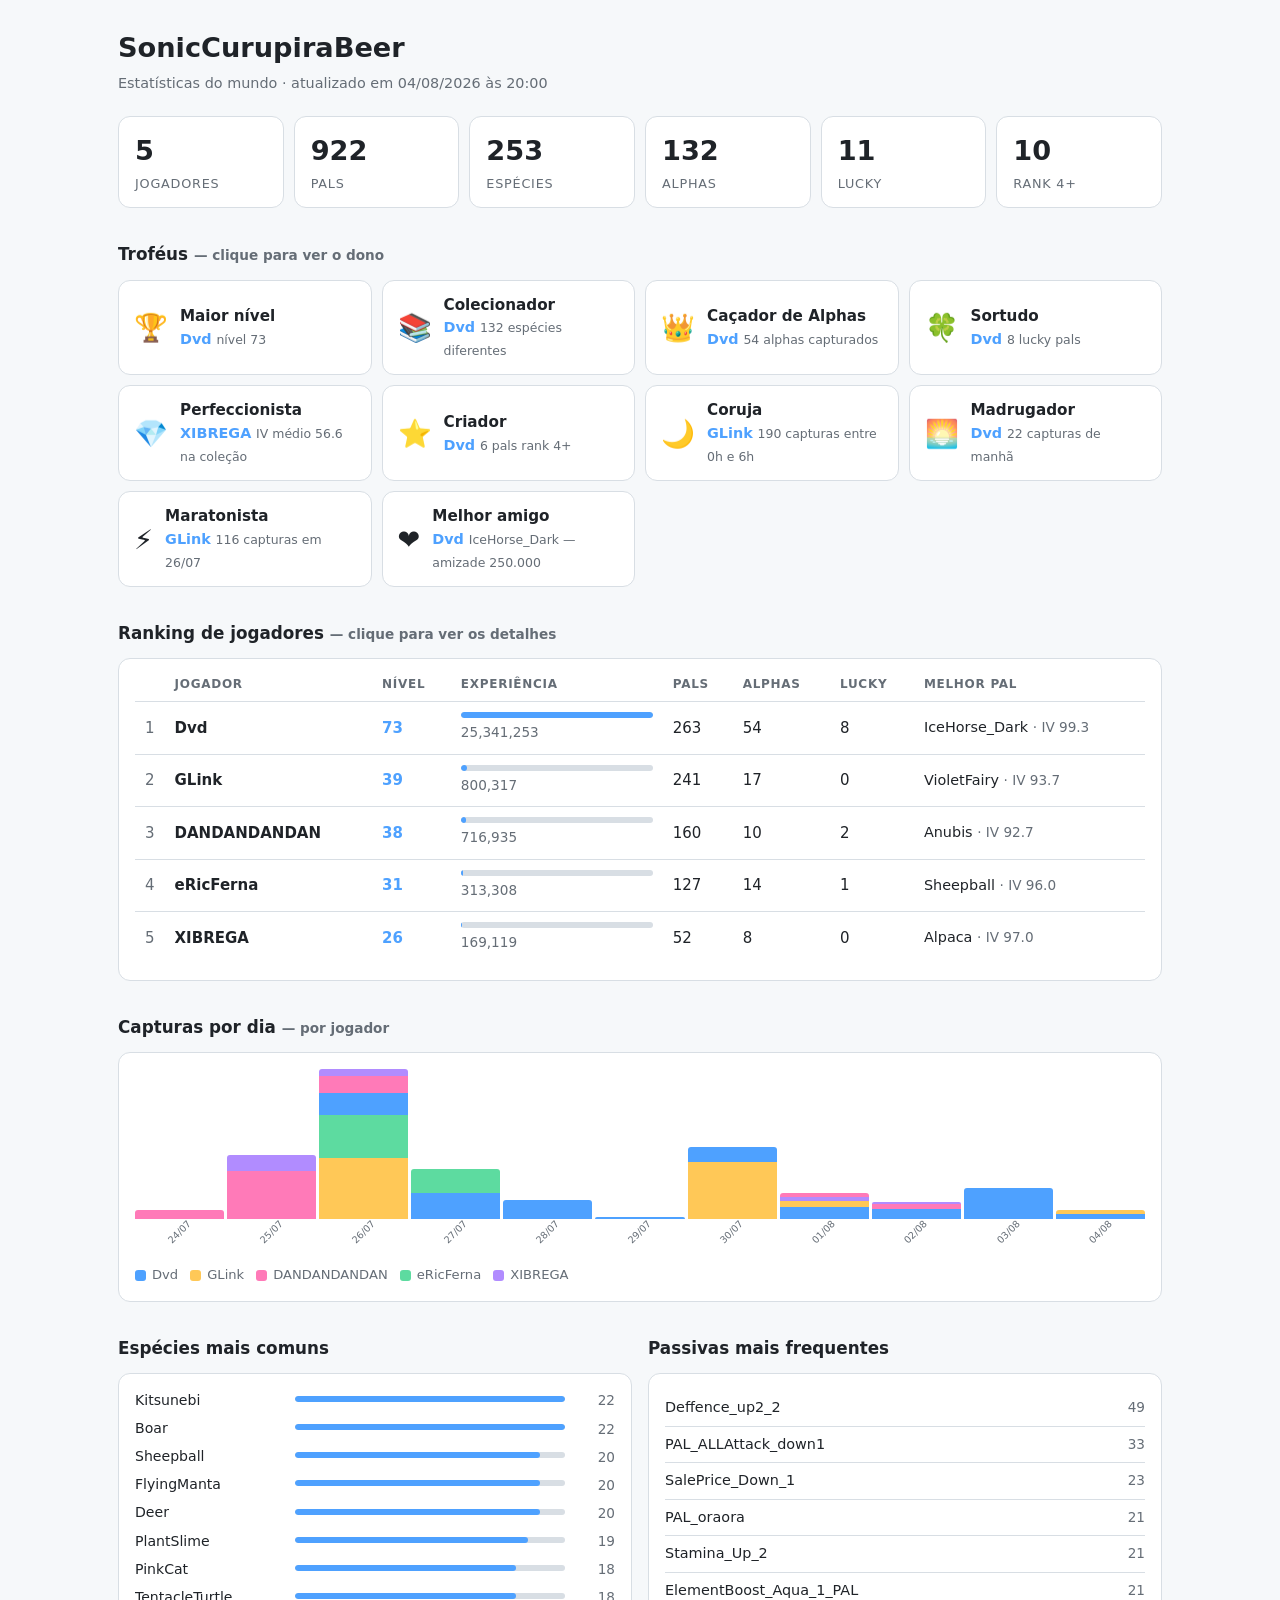
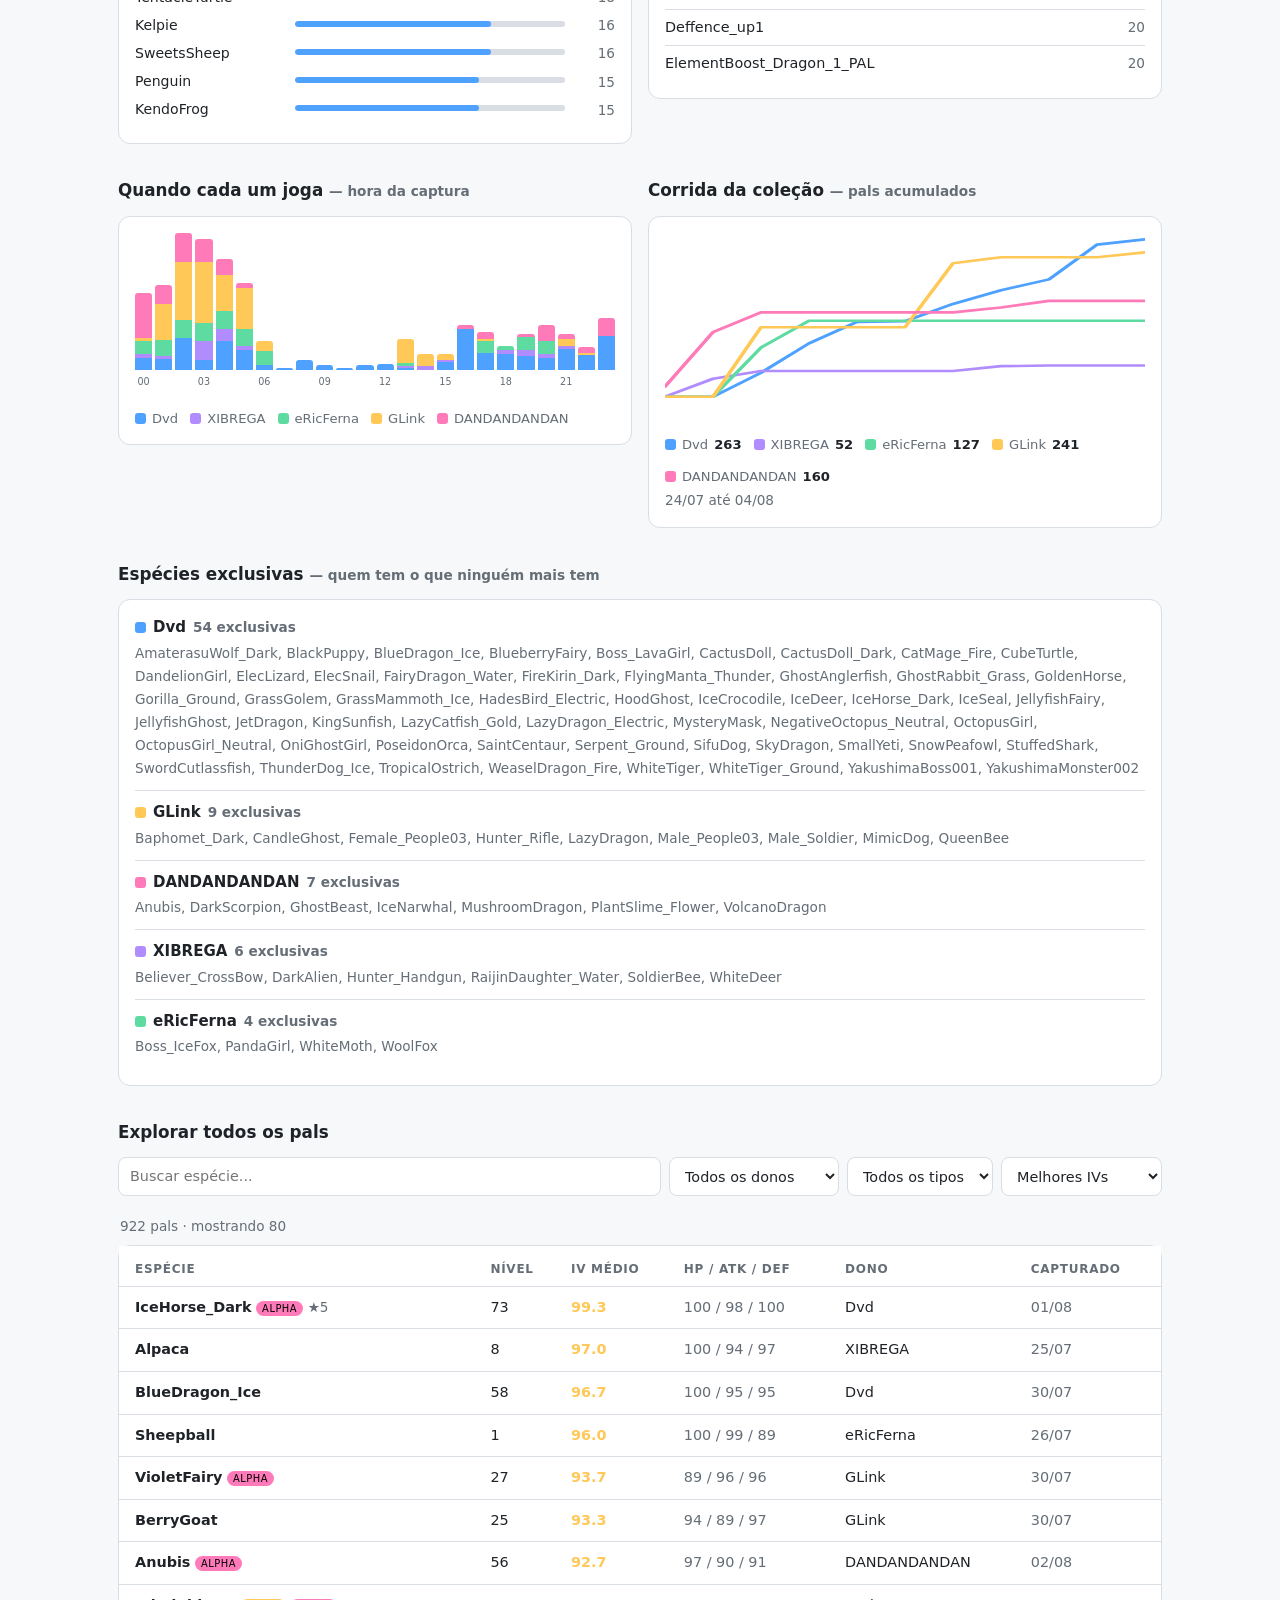
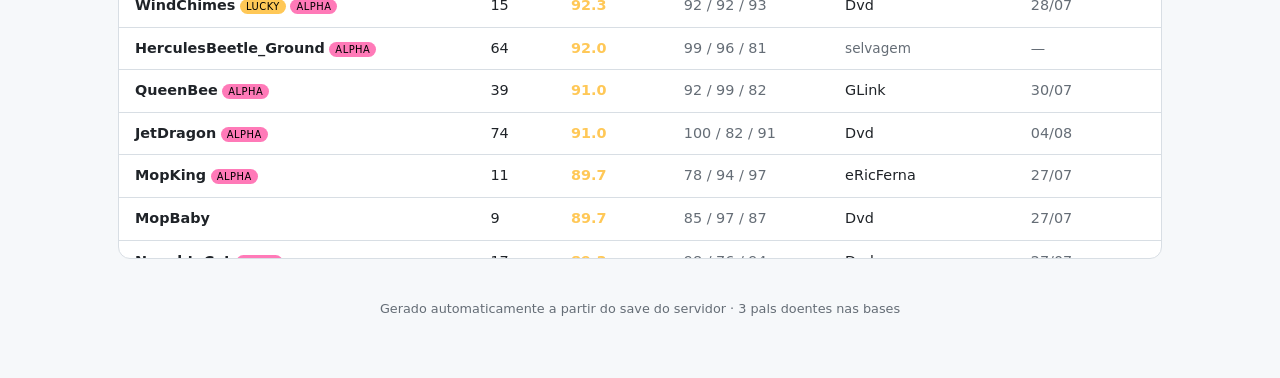
==== commit 9a6ca836: "chore: atualiza estatisticas do servidor 5 jogadores, 922 pals, 253 especies" ====
--- a/docs/index.html
+++ b/docs/index.html
@@ -107,6 +107,26 @@
     font:inherit; font-size:.85rem; }
   .voltar:hover { border-color:var(--ac); color:var(--ac); }
 
+  /* faixa ao vivo */
+  .live { display:none; background:var(--card); border:1px solid var(--line);
+    border-radius:12px; padding:12px 16px; margin-bottom:20px;
+    align-items:center; gap:14px; flex-wrap:wrap; }
+  .live.on { display:flex; }
+  .live .bolha { width:9px; height:9px; border-radius:99px; flex:none; }
+  .live .bolha.verde { background:#3fb950; box-shadow:0 0 0 0 rgba(63,185,80,.7);
+    animation:pulso 2.4s infinite; }
+  .live .bolha.cinza { background:var(--dim); }
+  .live .bolha.vermelha { background:#f85149; }
+  @keyframes pulso { 70% { box-shadow:0 0 0 9px rgba(63,185,80,0); }
+    100% { box-shadow:0 0 0 0 rgba(63,185,80,0); } }
+  @media (prefers-reduced-motion:reduce) { .live .bolha.verde { animation:none; } }
+  .live .quem { display:flex; gap:8px; flex-wrap:wrap; }
+  .live .jog { background:var(--bg); border-radius:99px; padding:4px 11px;
+    font-size:.85rem; cursor:pointer; border:1px solid var(--line); }
+  .live .jog:hover { border-color:var(--ac); }
+  .live .quando { margin-left:auto; color:var(--dim); font-size:.78rem; }
+  .ponto-on { color:#3fb950; }
+
   /* trofeus */
   .trofeus { display:grid; gap:10px;
     grid-template-columns:repeat(auto-fit,minmax(215px,1fr)); }
@@ -139,9 +159,11 @@
 <body>
 <div class="wrap">
   <h1>SonicCurupiraBeer</h1>
-  <div class="sub">Estatísticas do mundo · atualizado em 04/08/2026 às 16:59</div>
-
-  <div class="stats"><div class="stat"><span class="num">5</span><span class="lbl">jogadores</span></div><div class="stat"><span class="num">919</span><span class="lbl">pals</span></div><div class="stat"><span class="num">252</span><span class="lbl">espécies</span></div><div class="stat"><span class="num">132</span><span class="lbl">alphas</span></div><div class="stat"><span class="num">11</span><span class="lbl">lucky</span></div><div class="stat"><span class="num">10</span><span class="lbl">rank 4+</span></div></div>
+  <div class="sub">Estatísticas do mundo · atualizado em 04/08/2026 às 20:00</div>
+
+  <div id="live" class="live" aria-live="polite"></div>
+
+  <div class="stats"><div class="stat"><span class="num">5</span><span class="lbl">jogadores</span></div><div class="stat"><span class="num">922</span><span class="lbl">pals</span></div><div class="stat"><span class="num">253</span><span class="lbl">espécies</span></div><div class="stat"><span class="num">132</span><span class="lbl">alphas</span></div><div class="stat"><span class="num">11</span><span class="lbl">lucky</span></div><div class="stat"><span class="num">10</span><span class="lbl">rank 4+</span></div></div>
 
   <h2>Troféus <span class="dim">— clique para ver o dono</span></h2>
   <div class="trofeus" id="trofeus"></div>
@@ -173,11 +195,11 @@
       <td class="nome">GLink</td>
       <td class="nivel">39</td>
       <td class="barra-cel">
-        <div class="mini"><i style="width:3.0%"></i></div>
-        <span class="dim">758,548</span>
+        <div class="mini"><i style="width:3.2%"></i></div>
+        <span class="dim">800,317</span>
       </td>
-      <td>240</td>
-      <td>18</td>
+      <td>241</td>
+      <td>17</td>
       <td>0</td>
       <td class="melhor">VioletFairy <span class="dim">· IV 93.7</span></td>
     </tr><tr data-jogador="DANDANDANDAN" tabindex="0" role="button"
@@ -225,7 +247,7 @@
 
   <h2>Capturas por dia <span class="dim">— por jogador</span></h2>
   <div class="card">
-    <div class="tempo"><div class="dia" title="24/07 — 17 capturas (DANDANDANDAN: 17)"><div class="pilha"><i style="height:6.0%;background:#ff7ab8"></i></div><span>24/07</span></div><div class="dia" title="25/07 — 121 capturas (DANDANDANDAN: 91 · XIBREGA: 30)"><div class="pilha"><i style="height:31.9%;background:#ff7ab8"></i><i style="height:10.5%;background:#b18cff"></i></div><span>25/07</span></div><div class="dia" title="26/07 — 285 capturas (GLink: 117 · eRicFerna: 82 · Dvd: 40 · DANDANDANDAN: 33 · XIBREGA: 13)"><div class="pilha"><i style="height:41.1%;background:#ffc857"></i><i style="height:28.8%;background:#5ddba0"></i><i style="height:14.0%;background:#4ea1ff"></i><i style="height:11.6%;background:#ff7ab8"></i><i style="height:4.6%;background:#b18cff"></i></div><span>26/07</span></div><div class="dia" title="27/07 — 94 capturas (Dvd: 49 · eRicFerna: 45)"><div class="pilha"><i style="height:17.2%;background:#4ea1ff"></i><i style="height:15.8%;background:#5ddba0"></i></div><span>27/07</span></div><div class="dia" title="28/07 — 36 capturas (Dvd: 36)"><div class="pilha"><i style="height:12.6%;background:#4ea1ff"></i></div><span>28/07</span></div><div class="dia" title="29/07 — 1 capturas (Dvd: 1)"><div class="pilha"><i style="height:0.4%;background:#4ea1ff"></i></div><span>29/07</span></div><div class="dia" title="30/07 — 138 capturas (GLink: 109 · Dvd: 29)"><div class="pilha"><i style="height:38.2%;background:#ffc857"></i><i style="height:10.2%;background:#4ea1ff"></i></div><span>30/07</span></div><div class="dia" title="01/08 — 49 capturas (Dvd: 23 · GLink: 10 · XIBREGA: 8 · DANDANDANDAN: 8)"><div class="pilha"><i style="height:8.1%;background:#4ea1ff"></i><i style="height:3.5%;background:#ffc857"></i><i style="height:2.8%;background:#b18cff"></i><i style="height:2.8%;background:#ff7ab8"></i></div><span>01/08</span></div><div class="dia" title="02/08 — 30 capturas (Dvd: 18 · DANDANDANDAN: 11 · XIBREGA: 1)"><div class="pilha"><i style="height:6.3%;background:#4ea1ff"></i><i style="height:3.9%;background:#ff7ab8"></i><i style="height:0.4%;background:#b18cff"></i></div><span>02/08</span></div><div class="dia" title="03/08 — 58 capturas (Dvd: 58)"><div class="pilha"><i style="height:20.4%;background:#4ea1ff"></i></div><span>03/08</span></div><div class="dia" title="04/08 — 13 capturas (Dvd: 9 · GLink: 4)"><div class="pilha"><i style="height:3.2%;background:#4ea1ff"></i><i style="height:1.4%;background:#ffc857"></i></div><span>04/08</span></div></div>
+    <div class="tempo"><div class="dia" title="24/07 — 17 capturas (DANDANDANDAN: 17)"><div class="pilha"><i style="height:6.0%;background:#ff7ab8"></i></div><span>24/07</span></div><div class="dia" title="25/07 — 121 capturas (DANDANDANDAN: 91 · XIBREGA: 30)"><div class="pilha"><i style="height:32.0%;background:#ff7ab8"></i><i style="height:10.6%;background:#b18cff"></i></div><span>25/07</span></div><div class="dia" title="26/07 — 284 capturas (GLink: 116 · eRicFerna: 82 · Dvd: 40 · DANDANDANDAN: 33 · XIBREGA: 13)"><div class="pilha"><i style="height:40.8%;background:#ffc857"></i><i style="height:28.9%;background:#5ddba0"></i><i style="height:14.1%;background:#4ea1ff"></i><i style="height:11.6%;background:#ff7ab8"></i><i style="height:4.6%;background:#b18cff"></i></div><span>26/07</span></div><div class="dia" title="27/07 — 94 capturas (Dvd: 49 · eRicFerna: 45)"><div class="pilha"><i style="height:17.3%;background:#4ea1ff"></i><i style="height:15.8%;background:#5ddba0"></i></div><span>27/07</span></div><div class="dia" title="28/07 — 36 capturas (Dvd: 36)"><div class="pilha"><i style="height:12.7%;background:#4ea1ff"></i></div><span>28/07</span></div><div class="dia" title="29/07 — 1 capturas (Dvd: 1)"><div class="pilha"><i style="height:0.4%;background:#4ea1ff"></i></div><span>29/07</span></div><div class="dia" title="30/07 — 136 capturas (GLink: 107 · Dvd: 29)"><div class="pilha"><i style="height:37.7%;background:#ffc857"></i><i style="height:10.2%;background:#4ea1ff"></i></div><span>30/07</span></div><div class="dia" title="01/08 — 49 capturas (Dvd: 23 · GLink: 10 · XIBREGA: 8 · DANDANDANDAN: 8)"><div class="pilha"><i style="height:8.1%;background:#4ea1ff"></i><i style="height:3.5%;background:#ffc857"></i><i style="height:2.8%;background:#b18cff"></i><i style="height:2.8%;background:#ff7ab8"></i></div><span>01/08</span></div><div class="dia" title="02/08 — 30 capturas (Dvd: 18 · DANDANDANDAN: 11 · XIBREGA: 1)"><div class="pilha"><i style="height:6.3%;background:#4ea1ff"></i><i style="height:3.9%;background:#ff7ab8"></i><i style="height:0.4%;background:#b18cff"></i></div><span>02/08</span></div><div class="dia" title="03/08 — 58 capturas (Dvd: 58)"><div class="pilha"><i style="height:20.4%;background:#4ea1ff"></i></div><span>03/08</span></div><div class="dia" title="04/08 — 17 capturas (Dvd: 9 · GLink: 8)"><div class="pilha"><i style="height:3.2%;background:#4ea1ff"></i><i style="height:2.8%;background:#ffc857"></i></div><span>04/08</span></div></div>
     <div class="legenda"><span class="leg"><i style="background:#4ea1ff"></i>Dvd</span><span class="leg"><i style="background:#ffc857"></i>GLink</span><span class="leg"><i style="background:#ff7ab8"></i>DANDANDANDAN</span><span class="leg"><i style="background:#5ddba0"></i>eRicFerna</span><span class="leg"><i style="background:#b18cff"></i>XIBREGA</span></div>
   </div>
 
@@ -287,12 +309,12 @@
   </div>
 
   <footer>
-    Gerado automaticamente a partir do save do servidor · 16 pals doentes nas bases
+    Gerado automaticamente a partir do save do servidor · 3 pals doentes nas bases
   </footer>
 </div>
 
 <script>
-const D = {"pals":[{"e":"IceHorse_Dark","n":73,"r":5,"l":0,"a":1,"iv":[100,98,100],"d":"Dvd","c":"2026-08-01","h":6,"f":250000},{"e":"Alpaca","n":8,"r":1,"l":0,"a":0,"iv":[100,94,97],"d":"XIBREGA","c":"2026-07-25","h":3,"f":3},{"e":"BlueDragon_Ice","n":58,"r":1,"l":0,"a":0,"iv":[100,95,95],"d":"Dvd","c":"2026-07-30","h":18,"f":0},{"e":"Sheepball","n":1,"r":1,"l":0,"a":0,"iv":[100,99,89],"d":"eRicFerna","c":"2026-07-26","h":3,"f":0},{"e":"VioletFairy","n":27,"r":1,"l":0,"a":1,"iv":[89,96,96],"d":"GLink","c":"2026-07-30","h":3,"f":0},{"e":"BerryGoat","n":25,"r":1,"l":0,"a":0,"iv":[94,89,97],"d":"GLink","c":"2026-07-30","h":13,"f":0},{"e":"Anubis","n":56,"r":1,"l":0,"a":1,"iv":[97,90,91],"d":"DANDANDANDAN","c":"2026-08-02","h":3,"f":6229},{"e":"WindChimes","n":15,"r":2,"l":1,"a":1,"iv":[92,92,93],"d":"Dvd","c":"2026-07-28","h":11,"f":0},{"e":"HerculesBeetle_Ground","n":64,"r":1,"l":0,"a":1,"iv":[99,96,81],"d":"","c":"","h":-1,"f":3181},{"e":"QueenBee","n":39,"r":1,"l":0,"a":1,"iv":[92,99,82],"d":"GLink","c":"2026-07-30","h":14,"f":0},{"e":"JetDragon","n":74,"r":2,"l":0,"a":1,"iv":[100,82,91],"d":"Dvd","c":"2026-08-04","h":19,"f":182500},{"e":"MopKing","n":11,"r":1,"l":0,"a":1,"iv":[78,94,97],"d":"eRicFerna","c":"2026-07-27","h":20,"f":0},{"e":"MopBaby","n":9,"r":1,"l":0,"a":0,"iv":[85,97,87],"d":"Dvd","c":"2026-07-27","h":2,"f":0},{"e":"NaughtyCat","n":17,"r":1,"l":0,"a":1,"iv":[98,76,94],"d":"Dvd","c":"2026-07-27","h":3,"f":0},{"e":"SaintCentaur","n":72,"r":5,"l":0,"a":1,"iv":[89,96,83],"d":"Dvd","c":"2026-08-01","h":22,"f":250000},{"e":"Manticore","n":30,"r":1,"l":0,"a":1,"iv":[90,82,96],"d":"GLink","c":"2026-07-30","h":1,"f":0},{"e":"NightFox","n":18,"r":1,"l":0,"a":1,"iv":[94,96,77],"d":"Dvd","c":"2026-07-27","h":0,"f":0},{"e":"KingSunfish","n":66,"r":1,"l":0,"a":1,"iv":[93,75,98],"d":"Dvd","c":"2026-08-04","h":19,"f":11505},{"e":"CaptainPenguin","n":22,"r":1,"l":0,"a":1,"iv":[95,71,94],"d":"XIBREGA","c":"2026-07-26","h":21,"f":34000},{"e":"Suzaku","n":69,"r":5,"l":0,"a":1,"iv":[98,97,65],"d":"Dvd","c":"2026-08-04","h":19,"f":250000},{"e":"TentacleTurtle","n":8,"r":1,"l":0,"a":0,"iv":[88,94,77],"d":"XIBREGA","c":"2026-07-25","h":4,"f":0},{"e":"RaijinDaughter","n":1,"r":1,"l":0,"a":0,"iv":[72,91,96],"d":"DANDANDANDAN","c":"2026-07-26","h":2,"f":0},{"e":"Sheepball","n":7,"r":1,"l":0,"a":0,"iv":[76,95,88],"d":"eRicFerna","c":"2026-07-26","h":3,"f":1000},{"e":"ThunderDog_Ice","n":36,"r":1,"l":0,"a":0,"iv":[80,88,91],"d":"Dvd","c":"2026-07-30","h":17,"f":0},{"e":"Anubis","n":55,"r":1,"l":0,"a":1,"iv":[83,77,97],"d":"","c":"","h":-1,"f":6504},{"e":"WhiteTiger","n":44,"r":1,"l":0,"a":1,"iv":[94,89,74],"d":"Dvd","c":"2026-08-03","h":8,"f":0},{"e":"BerryGoat_Dark","n":24,"r":1,"l":0,"a":1,"iv":[77,79,100],"d":"GLink","c":"2026-07-30","h":1,"f":10000},{"e":"FairyDragon","n":30,"r":1,"l":0,"a":1,"iv":[62,98,96],"d":"Dvd","c":"2026-07-28","h":5,"f":0},{"e":"IceNarwhal","n":56,"r":1,"l":0,"a":1,"iv":[67,96,93],"d":"","c":"","h":-1,"f":1310},{"e":"FlameBuffalo","n":15,"r":1,"l":0,"a":1,"iv":[89,100,66],"d":"eRicFerna","c":"2026-07-27","h":0,"f":0},{"e":"FoxMage","n":36,"r":1,"l":0,"a":1,"iv":[99,85,71],"d":"Dvd","c":"2026-08-02","h":9,"f":1008},{"e":"Ronin","n":25,"r":1,"l":0,"a":1,"iv":[99,68,88],"d":"GLink","c":"2026-08-01","h":1,"f":0},{"e":"DarkAlien","n":23,"r":1,"l":0,"a":1,"iv":[98,88,68],"d":"XIBREGA","c":"2026-07-26","h":21,"f":0},{"e":"ElecPomeranian","n":70,"r":4,"l":1,"a":1,"iv":[90,71,93],"d":"Dvd","c":"2026-08-03","h":16,"f":10},{"e":"KendoFrog","n":5,"r":1,"l":0,"a":0,"iv":[98,60,95],"d":"GLink","c":"2026-07-26","h":3,"f":0},{"e":"WindChimes","n":10,"r":1,"l":0,"a":0,"iv":[80,74,99],"d":"GLink","c":"2026-07-26","h":5,"f":0},{"e":"Eagle","n":12,"r":1,"l":0,"a":0,"iv":[85,91,77],"d":"Dvd","c":"2026-07-27","h":0,"f":4500},{"e":"SakuraSaurus","n":23,"r":1,"l":0,"a":1,"iv":[91,83,78],"d":"Dvd","c":"2026-07-27","h":2,"f":0},{"e":"Mutant","n":41,"r":1,"l":0,"a":1,"iv":[83,88,80],"d":"","c":"","h":-1,"f":8637},{"e":"FlyingManta","n":3,"r":1,"l":0,"a":0,"iv":[85,68,97],"d":"GLink","c":"2026-07-26","h":5,"f":0},{"e":"NegativeKoala","n":3,"r":1,"l":0,"a":0,"iv":[94,90,66],"d":"eRicFerna","c":"2026-07-26","h":19,"f":0},{"e":"FairyDragon_Water","n":1,"r":1,"l":0,"a":0,"iv":[92,98,60],"d":"Dvd","c":"2026-08-03","h":5,"f":0},{"e":"CuteFox","n":5,"r":1,"l":0,"a":0,"iv":[95,74,80],"d":"Dvd","c":"2026-07-26","h":21,"f":0},{"e":"VioletFairy","n":27,"r":1,"l":0,"a":1,"iv":[89,88,72],"d":"eRicFerna","c":"2026-07-27","h":1,"f":0},{"e":"HawkBird","n":18,"r":1,"l":0,"a":1,"iv":[96,61,92],"d":"GLink","c":"2026-07-30","h":14,"f":0},{"e":"MopBaby","n":23,"r":1,"l":0,"a":0,"iv":[86,77,85],"d":"Dvd","c":"2026-07-27","h":4,"f":23500},{"e":"Serpent","n":21,"r":1,"l":0,"a":0,"iv":[64,94,90],"d":"XIBREGA","c":"2026-07-26","h":20,"f":1180},{"e":"HawkBird","n":18,"r":2,"l":1,"a":1,"iv":[81,89,78],"d":"Dvd","c":"2026-07-27","h":9,"f":0},{"e":"BlueDragon_Ice","n":56,"r":1,"l":0,"a":1,"iv":[98,54,96],"d":"Dvd","c":"2026-07-30","h":18,"f":0},{"e":"BlackCentaur","n":64,"r":5,"l":0,"a":1,"iv":[95,70,82],"d":"","c":"","h":-1,"f":127107},{"e":"Sheepball","n":3,"r":1,"l":0,"a":0,"iv":[52,94,100],"d":"GLink","c":"2026-07-26","h":3,"f":0},{"e":"WhiteDeer","n":65,"r":1,"l":0,"a":1,"iv":[96,61,89],"d":"XIBREGA","c":"2026-08-01","h":3,"f":30000},{"e":"BlueberryFairy","n":54,"r":1,"l":0,"a":0,"iv":[72,77,96],"d":"Dvd","c":"2026-08-02","h":2,"f":0},{"e":"Male_People03","n":10,"r":1,"l":0,"a":1,"iv":[95,89,60],"d":"GLink","c":"2026-07-26","h":4,"f":0},{"e":"Kelpie","n":9,"r":1,"l":0,"a":0,"iv":[95,77,72],"d":"GLink","c":"2026-07-30","h":2,"f":0},{"e":"PurpleSpider","n":35,"r":1,"l":0,"a":1,"iv":[86,83,75],"d":"GLink","c":"2026-07-30","h":15,"f":0},{"e":"GhostDragon","n":69,"r":1,"l":0,"a":1,"iv":[71,83,90],"d":"Dvd","c":"2026-08-03","h":16,"f":0},{"e":"GhostAnglerfish","n":46,"r":1,"l":0,"a":0,"iv":[89,98,56],"d":"Dvd","c":"2026-07-30","h":20,"f":0},{"e":"Kelpie","n":1,"r":1,"l":0,"a":0,"iv":[71,88,83],"d":"Dvd","c":"2026-07-27","h":0,"f":0},{"e":"KingAlpaca","n":35,"r":1,"l":0,"a":1,"iv":[84,59,99],"d":"Dvd","c":"2026-07-27","h":19,"f":34500},{"e":"IceHorse","n":60,"r":1,"l":0,"a":1,"iv":[81,100,61],"d":"","c":"","h":-1,"f":1224},{"e":"TentacleTurtle","n":13,"r":1,"l":0,"a":0,"iv":[85,84,72],"d":"XIBREGA","c":"2026-07-25","h":3,"f":205},{"e":"KingAlpaca","n":26,"r":1,"l":0,"a":1,"iv":[90,51,100],"d":"DANDANDANDAN","c":"2026-07-25","h":22,"f":13500},{"e":"LazyCatfish","n":25,"r":1,"l":0,"a":0,"iv":[53,95,93],"d":"Dvd","c":"2026-07-27","h":2,"f":5000},{"e":"NegativeKoala","n":10,"r":1,"l":0,"a":1,"iv":[70,73,98],"d":"eRicFerna","c":"2026-07-27","h":2,"f":0},{"e":"SamuraiDog","n":3,"r":1,"l":0,"a":0,"iv":[58,91,92],"d":"Dvd","c":"2026-07-30","h":17,"f":0},{"e":"PlantSlime","n":8,"r":2,"l":1,"a":1,"iv":[91,53,97],"d":"Dvd","c":"2026-07-30","h":16,"f":0},{"e":"ThunderDog","n":35,"r":1,"l":0,"a":1,"iv":[71,74,95],"d":"Dvd","c":"2026-08-01","h":15,"f":5667},{"e":"BluePlatypus","n":11,"r":1,"l":0,"a":0,"iv":[81,99,60],"d":"GLink","c":"2026-07-30","h":2,"f":0},{"e":"GrassPanda","n":39,"r":2,"l":1,"a":1,"iv":[76,92,72],"d":"Dvd","c":"2026-08-01","h":17,"f":15},{"e":"PlantSlime","n":10,"r":1,"l":0,"a":1,"iv":[77,90,72],"d":"GLink","c":"2026-07-26","h":4,"f":0},{"e":"Ronin","n":49,"r":1,"l":0,"a":1,"iv":[84,58,97],"d":"","c":"","h":-1,"f":127970},{"e":"PoseidonOrca","n":70,"r":1,"l":0,"a":1,"iv":[78,65,96],"d":"Dvd","c":"2026-08-04","h":19,"f":143053},{"e":"WhiteTiger_Ground","n":62,"r":1,"l":0,"a":1,"iv":[80,80,79],"d":"Dvd","c":"2026-08-03","h":0,"f":0},{"e":"FlyingManta","n":2,"r":1,"l":0,"a":0,"iv":[86,76,76],"d":"DANDANDANDAN","c":"2026-07-25","h":20,"f":0},{"e":"SamuraiDog","n":4,"r":1,"l":0,"a":0,"iv":[100,56,82],"d":"GLink","c":"2026-07-26","h":2,"f":0},{"e":"OctopusGirl_Neutral","n":67,"r":1,"l":0,"a":1,"iv":[57,89,92],"d":"Dvd","c":"2026-08-03","h":16,"f":5},{"e":"JetDragon","n":70,"r":1,"l":0,"a":1,"iv":[86,58,94],"d":"Dvd","c":"2026-08-03","h":16,"f":0},{"e":"GhostDragon","n":69,"r":1,"l":0,"a":1,"iv":[87,57,94],"d":"Dvd","c":"2026-08-03","h":16,"f":5},{"e":"BlueDragon","n":40,"r":1,"l":0,"a":1,"iv":[90,54,94],"d":"GLink","c":"2026-08-04","h":18,"f":0},{"e":"OctopusGirl","n":10,"r":1,"l":0,"a":0,"iv":[93,72,72],"d":"Dvd","c":"2026-07-27","h":4,"f":0},{"e":"IceCrocodile","n":54,"r":1,"l":0,"a":1,"iv":[81,66,90],"d":"Dvd","c":"2026-08-03","h":17,"f":0},{"e":"FairyDragon","n":30,"r":1,"l":0,"a":1,"iv":[96,69,71],"d":"eRicFerna","c":"2026-07-26","h":19,"f":0},{"e":"PlantSlime","n":7,"r":1,"l":0,"a":0,"iv":[85,58,93],"d":"GLink","c":"2026-07-26","h":3,"f":2500},{"e":"WindChimes","n":25,"r":1,"l":0,"a":0,"iv":[93,83,60],"d":"eRicFerna","c":"2026-07-27","h":2,"f":11500},{"e":"MopBaby","n":19,"r":1,"l":0,"a":0,"iv":[99,86,51],"d":"eRicFerna","c":"2026-07-27","h":1,"f":0},{"e":"CaptainPenguin","n":21,"r":1,"l":0,"a":1,"iv":[88,67,81],"d":"","c":"","h":-1,"f":6185},{"e":"Sheepball","n":40,"r":1,"l":0,"a":0,"iv":[92,60,84],"d":"","c":"","h":-1,"f":2259},{"e":"JetDragon","n":70,"r":1,"l":0,"a":1,"iv":[71,90,75],"d":"Dvd","c":"2026-08-04","h":19,"f":1500},{"e":"PinkLizard","n":35,"r":1,"l":0,"a":0,"iv":[61,99,75],"d":"Dvd","c":"2026-08-01","h":21,"f":256},{"e":"Boar","n":6,"r":1,"l":0,"a":0,"iv":[56,85,93],"d":"DANDANDANDAN","c":"2026-07-25","h":0,"f":0},{"e":"WeaselDragon","n":36,"r":1,"l":0,"a":1,"iv":[80,83,71],"d":"GLink","c":"2026-08-04","h":17,"f":46500},{"e":"Bastet","n":11,"r":1,"l":0,"a":1,"iv":[82,61,91],"d":"eRicFerna","c":"2026-07-27","h":2,"f":0},{"e":"FlameBuffalo","n":4,"r":1,"l":0,"a":0,"iv":[64,98,72],"d":"eRicFerna","c":"2026-07-27","h":1,"f":0},{"e":"Deer","n":12,"r":1,"l":0,"a":0,"iv":[86,98,49],"d":"DANDANDANDAN","c":"2026-07-25","h":4,"f":0},{"e":"YakushimaMonster002","n":43,"r":1,"l":0,"a":0,"iv":[79,82,72],"d":"Dvd","c":"2026-08-01","h":18,"f":0},{"e":"Kirin","n":31,"r":1,"l":0,"a":1,"iv":[65,97,71],"d":"GLink","c":"2026-07-30","h":2,"f":0},{"e":"WingGolem","n":55,"r":1,"l":0,"a":1,"iv":[68,76,89],"d":"","c":"","h":-1,"f":3255},{"e":"Eagle","n":18,"r":1,"l":0,"a":0,"iv":[74,60,98],"d":"eRicFerna","c":"2026-07-26","h":17,"f":1000},{"e":"FoxMage","n":37,"r":1,"l":0,"a":1,"iv":[100,62,70],"d":"Dvd","c":"2026-08-03","h":3,"f":2018},{"e":"ChickenPal","n":40,"r":1,"l":0,"a":0,"iv":[78,77,77],"d":"","c":"","h":-1,"f":2374},{"e":"Kitsunebi","n":24,"r":2,"l":1,"a":1,"iv":[90,57,84],"d":"DANDANDANDAN","c":"2026-07-25","h":21,"f":39000},{"e":"SheepBall","n":33,"r":1,"l":0,"a":1,"iv":[77,84,70],"d":"","c":"","h":-1,"f":2425},{"e":"JetDragon","n":70,"r":1,"l":0,"a":1,"iv":[83,64,84],"d":"Dvd","c":"2026-08-04","h":19,"f":5},{"e":"Believer_CrossBow","n":12,"r":1,"l":0,"a":0,"iv":[81,56,93],"d":"XIBREGA","c":"2026-07-25","h":19,"f":1500},{"e":"CaptainPenguin","n":15,"r":1,"l":0,"a":1,"iv":[53,83,94],"d":"eRicFerna","c":"2026-07-26","h":5,"f":500},{"e":"DarkCrow","n":17,"r":1,"l":0,"a":0,"iv":[93,90,47],"d":"Dvd","c":"2026-07-27","h":1,"f":3000},{"e":"FlameBuffalo","n":15,"r":1,"l":0,"a":1,"iv":[84,90,56],"d":"GLink","c":"2026-07-30","h":2,"f":0},{"e":"Werewolf_Ice","n":66,"r":1,"l":0,"a":1,"iv":[87,89,54],"d":"Dvd","c":"2026-08-03","h":16,"f":843},{"e":"IceSeal","n":56,"r":1,"l":0,"a":0,"iv":[72,68,90],"d":"Dvd","c":"2026-08-02","h":2,"f":0},{"e":"Anubis","n":55,"r":1,"l":0,"a":1,"iv":[57,100,73],"d":"","c":"","h":-1,"f":6467},{"e":"CowPal","n":11,"r":1,"l":0,"a":0,"iv":[67,99,63],"d":"Dvd","c":"2026-07-26","h":23,"f":0},{"e":"IceNarwhal","n":60,"r":1,"l":0,"a":1,"iv":[85,81,63],"d":"","c":"","h":-1,"f":2386},{"e":"OctopusGirl_Neutral","n":66,"r":1,"l":0,"a":1,"iv":[83,53,93],"d":"Dvd","c":"2026-08-03","h":16,"f":5},{"e":"WizardOwl","n":5,"r":1,"l":0,"a":0,"iv":[83,84,61],"d":"GLink","c":"2026-07-26","h":4,"f":0},{"e":"DreamDemon","n":13,"r":1,"l":0,"a":1,"iv":[98,75,55],"d":"eRicFerna","c":"2026-07-26","h":5,"f":0},{"e":"FlyingManta_Thunder","n":35,"r":1,"l":0,"a":0,"iv":[84,80,64],"d":"Dvd","c":"2026-07-28","h":8,"f":37500},{"e":"BerryGoat_Dark","n":23,"r":1,"l":0,"a":1,"iv":[63,95,70],"d":"Dvd","c":"2026-07-27","h":2,"f":0},{"e":"CatMage","n":25,"r":1,"l":0,"a":0,"iv":[57,99,72],"d":"GLink","c":"2026-07-30","h":3,"f":0},{"e":"IceSeal","n":56,"r":1,"l":0,"a":0,"iv":[58,85,85],"d":"Dvd","c":"2026-08-03","h":17,"f":0},{"e":"PinkCat","n":15,"r":1,"l":0,"a":0,"iv":[69,79,79],"d":"XIBREGA","c":"2026-07-25","h":14,"f":4702},{"e":"NegativeOctopus","n":15,"r":1,"l":0,"a":1,"iv":[80,75,72],"d":"XIBREGA","c":"2026-07-25","h":4,"f":611},{"e":"PlantSlime","n":3,"r":1,"l":0,"a":1,"iv":[51,78,98],"d":"XIBREGA","c":"2026-07-25","h":15,"f":5500},{"e":"Garm","n":10,"r":1,"l":0,"a":0,"iv":[94,41,92],"d":"eRicFerna","c":"2026-07-26","h":4,"f":0},{"e":"WeaselDragon","n":12,"r":1,"l":0,"a":1,"iv":[52,89,86],"d":"Dvd","c":"2026-07-28","h":2,"f":1000},{"e":"PlantSlime","n":3,"r":1,"l":0,"a":0,"iv":[75,69,83],"d":"Dvd","c":"2026-07-28","h":12,"f":0},{"e":"SnowPeafowl","n":68,"r":1,"l":0,"a":0,"iv":[61,85,81],"d":"Dvd","c":"2026-08-03","h":16,"f":5010},{"e":"Eagle","n":16,"r":1,"l":0,"a":0,"iv":[83,100,44],"d":"GLink","c":"2026-07-30","h":3,"f":0},{"e":"Suzaku","n":45,"r":1,"l":0,"a":1,"iv":[83,65,79],"d":"XIBREGA","c":"2026-08-01","h":3,"f":18000},{"e":"JetDragon","n":70,"r":1,"l":0,"a":1,"iv":[60,70,97],"d":"Dvd","c":"2026-08-04","h":19,"f":3000},{"e":"CowPal","n":32,"r":1,"l":0,"a":0,"iv":[77,81,68],"d":"GLink","c":"2026-07-30","h":13,"f":7038},{"e":"RaijinDaughter","n":4,"r":1,"l":0,"a":0,"iv":[63,91,72],"d":"eRicFerna","c":"2026-07-27","h":19,"f":1500},{"e":"PinkRabbit","n":1,"r":1,"l":0,"a":0,"iv":[91,55,79],"d":"Dvd","c":"2026-07-28","h":21,"f":0},{"e":"Anubis","n":55,"r":1,"l":0,"a":1,"iv":[60,95,69],"d":"","c":"","h":-1,"f":6810},{"e":"BadCatgirl","n":60,"r":1,"l":0,"a":1,"iv":[66,90,68],"d":"","c":"","h":-1,"f":3205},{"e":"BlueberryFairy","n":63,"r":1,"l":0,"a":1,"iv":[82,54,88],"d":"Dvd","c":"2026-08-03","h":2,"f":0},{"e":"Boar","n":5,"r":1,"l":0,"a":0,"iv":[68,75,80],"d":"DANDANDANDAN","c":"2026-07-25","h":0,"f":0},{"e":"Kirin","n":31,"r":1,"l":0,"a":1,"iv":[69,96,58],"d":"DANDANDANDAN","c":"2026-07-26","h":0,"f":10500},{"e":"ThunderBird","n":48,"r":1,"l":0,"a":1,"iv":[90,56,77],"d":"Dvd","c":"2026-08-01","h":5,"f":107678},{"e":"PlantSlime","n":9,"r":1,"l":0,"a":0,"iv":[98,26,98],"d":"GLink","c":"2026-07-26","h":3,"f":3500},{"e":"LeafMomonga","n":7,"r":1,"l":0,"a":0,"iv":[66,89,66],"d":"DANDANDANDAN","c":"2026-07-24","h":23,"f":0},{"e":"Boar","n":8,"r":1,"l":0,"a":0,"iv":[68,55,98],"d":"eRicFerna","c":"2026-07-26","h":3,"f":1000},{"e":"Hunter_Rifle","n":12,"r":1,"l":0,"a":1,"iv":[83,82,56],"d":"GLink","c":"2026-07-26","h":4,"f":0},{"e":"CuteButterfly","n":16,"r":1,"l":0,"a":0,"iv":[40,85,96],"d":"GLink","c":"2026-07-26","h":5,"f":0},{"e":"Yeti_Grass","n":44,"r":1,"l":0,"a":1,"iv":[69,100,52],"d":"","c":"","h":-1,"f":3190},{"e":"DandelionGirl","n":70,"r":4,"l":1,"a":1,"iv":[90,55,76],"d":"Dvd","c":"2026-08-03","h":16,"f":5},{"e":"KendoFrog","n":15,"r":1,"l":0,"a":0,"iv":[75,59,86],"d":"DANDANDANDAN","c":"2026-07-26","h":0,"f":3087},{"e":"KendoFrog","n":6,"r":1,"l":0,"a":0,"iv":[88,33,99],"d":"GLink","c":"2026-07-26","h":4,"f":0},{"e":"CuteFox","n":6,"r":1,"l":0,"a":0,"iv":[63,97,60],"d":"Dvd","c":"2026-07-26","h":21,"f":0},{"e":"Werewolf","n":15,"r":1,"l":0,"a":0,"iv":[91,94,34],"d":"Dvd","c":"2026-07-27","h":0,"f":6500},{"e":"Hedgehog_Ice","n":16,"r":1,"l":0,"a":0,"iv":[68,95,56],"d":"eRicFerna","c":"2026-07-27","h":0,"f":0},{"e":"GrassMammoth","n":27,"r":1,"l":0,"a":0,"iv":[78,44,97],"d":"","c":"","h":-1,"f":6175},{"e":"ChickenPal","n":6,"r":1,"l":0,"a":0,"iv":[95,47,76],"d":"DANDANDANDAN","c":"2026-07-24","h":23,"f":3500},{"e":"OctopusGirl","n":19,"r":1,"l":0,"a":0,"iv":[85,87,46],"d":"Dvd","c":"2026-07-27","h":3,"f":0},{"e":"ElecPomeranian","n":20,"r":1,"l":0,"a":0,"iv":[97,45,76],"d":"Dvd","c":"2026-07-27","h":5,"f":0},{"e":"FlameBambi","n":6,"r":1,"l":0,"a":0,"iv":[33,98,87],"d":"Dvd","c":"2026-07-28","h":1,"f":0},{"e":"MushroomDragon","n":52,"r":4,"l":1,"a":1,"iv":[70,71,77],"d":"DANDANDANDAN","c":"2026-08-02","h":3,"f":2000},{"e":"Alpaca","n":19,"r":1,"l":0,"a":1,"iv":[51,93,73],"d":"DANDANDANDAN","c":"2026-07-25","h":4,"f":22000},{"e":"Sheepball","n":1,"r":1,"l":0,"a":0,"iv":[91,91,35],"d":"eRicFerna","c":"2026-07-26","h":3,"f":0},{"e":"RaijinDaughter_Water","n":19,"r":1,"l":0,"a":0,"iv":[97,54,66],"d":"XIBREGA","c":"2026-08-01","h":3,"f":11000},{"e":"SakuraSaurus","n":34,"r":1,"l":0,"a":0,"iv":[78,51,87],"d":"DANDANDANDAN","c":"2026-07-25","h":20,"f":0},{"e":"ElecCat","n":11,"r":1,"l":0,"a":0,"iv":[31,100,85],"d":"GLink","c":"2026-07-26","h":4,"f":0},{"e":"WeaselDragon","n":11,"r":1,"l":0,"a":1,"iv":[71,83,62],"d":"DANDANDANDAN","c":"2026-07-26","h":4,"f":0},{"e":"JellyfishFairy","n":50,"r":1,"l":0,"a":0,"iv":[64,95,57],"d":"Dvd","c":"2026-08-03","h":8,"f":3500},{"e":"ElecPanda","n":43,"r":5,"l":0,"a":1,"iv":[62,64,90],"d":"","c":"","h":-1,"f":7151},{"e":"PlantSlime","n":11,"r":1,"l":0,"a":1,"iv":[96,70,50],"d":"eRicFerna","c":"2026-07-27","h":2,"f":0},{"e":"WeaselDragon_Fire","n":55,"r":1,"l":0,"a":0,"iv":[40,91,85],"d":"Dvd","c":"2026-08-02","h":2,"f":0},{"e":"Kitsunebi","n":17,"r":1,"l":0,"a":1,"iv":[82,64,69],"d":"XIBREGA","c":"2026-07-26","h":20,"f":5000},{"e":"KendoFrog","n":6,"r":1,"l":0,"a":0,"iv":[68,77,70],"d":"XIBREGA","c":"2026-07-25","h":0,"f":0},{"e":"FlameBuffalo","n":25,"r":1,"l":0,"a":0,"iv":[92,94,29],"d":"DANDANDANDAN","c":"2026-07-26","h":5,"f":0},{"e":"GrassRabbitMan","n":43,"r":1,"l":0,"a":1,"iv":[100,60,55],"d":"","c":"","h":-1,"f":3205},{"e":"YakushimaBoss001","n":45,"r":1,"l":0,"a":1,"iv":[66,98,51],"d":"Dvd","c":"2026-07-28","h":20,"f":500},{"e":"PinkRabbit_Grass","n":28,"r":1,"l":0,"a":0,"iv":[96,37,82],"d":"GLink","c":"2026-07-30","h":13,"f":0},{"e":"Sheepball","n":2,"r":1,"l":0,"a":0,"iv":[80,91,43],"d":"GLink","c":"2026-07-26","h":5,"f":0},{"e":"IceNarwhal","n":60,"r":1,"l":0,"a":1,"iv":[61,60,93],"d":"","c":"","h":-1,"f":2288},{"e":"Manticore_Dark","n":46,"r":1,"l":0,"a":0,"iv":[84,85,45],"d":"Dvd","c":"2026-08-03","h":4,"f":0},{"e":"Kitsunebi","n":9,"r":1,"l":0,"a":0,"iv":[41,89,83],"d":"DANDANDANDAN","c":"2026-07-25","h":2,"f":38},{"e":"SakuraSaurus","n":39,"r":2,"l":1,"a":1,"iv":[72,80,61],"d":"eRicFerna","c":"2026-07-26","h":20,"f":1500},{"e":"GhostBlackCat","n":20,"r":1,"l":0,"a":0,"iv":[90,28,95],"d":"eRicFerna","c":"2026-07-27","h":0,"f":5000},{"e":"SakuraSaurus","n":14,"r":1,"l":0,"a":0,"iv":[83,30,100],"d":"GLink","c":"2026-07-26","h":6,"f":0},{"e":"HawkBird","n":14,"r":1,"l":0,"a":0,"iv":[60,59,94],"d":"Dvd","c":"2026-07-27","h":1,"f":4000},{"e":"FlyingManta","n":5,"r":1,"l":0,"a":0,"iv":[48,82,83],"d":"Dvd","c":"2026-07-26","h":23,"f":0},{"e":"PlantSlime","n":1,"r":1,"l":0,"a":1,"iv":[71,53,89],"d":"Dvd","c":"2026-07-27","h":1,"f":0},{"e":"FlameBuffalo","n":20,"r":1,"l":0,"a":1,"iv":[80,66,67],"d":"Dvd","c":"2026-07-27","h":20,"f":0},{"e":"TropicalOstrich","n":46,"r":1,"l":0,"a":0,"iv":[63,92,58],"d":"","c":"","h":-1,"f":96805},{"e":"ThunderDog","n":38,"r":1,"l":0,"a":0,"iv":[15,100,98],"d":"","c":"","h":-1,"f":2888},{"e":"TentacleTurtle","n":6,"r":1,"l":0,"a":0,"iv":[86,72,54],"d":"DANDANDANDAN","c":"2026-07-25","h":3,"f":5},{"e":"CuteMole","n":9,"r":1,"l":0,"a":0,"iv":[31,95,86],"d":"DANDANDANDAN","c":"2026-07-25","h":0,"f":0},{"e":"FlowerDoll","n":28,"r":1,"l":0,"a":0,"iv":[17,99,96],"d":"eRicFerna","c":"2026-07-26","h":20,"f":0},{"e":"Sheepball","n":2,"r":1,"l":0,"a":0,"iv":[88,94,29],"d":"GLink","c":"2026-07-26","h":2,"f":0},{"e":"Boar","n":6,"r":1,"l":0,"a":0,"iv":[73,79,59],"d":"GLink","c":"2026-07-26","h":4,"f":0},{"e":"CatMage","n":28,"r":1,"l":0,"a":0,"iv":[89,80,42],"d":"GLink","c":"2026-07-30","h":1,"f":7000},{"e":"AmaterasuWolf_Dark","n":65,"r":1,"l":0,"a":1,"iv":[65,86,60],"d":"Dvd","c":"2026-08-03","h":16,"f":18401},{"e":"ScorpionMan_Electric","n":65,"r":1,"l":0,"a":0,"iv":[67,49,95],"d":"Dvd","c":"2026-08-03","h":16,"f":5},{"e":"SakuraSaurus","n":23,"r":1,"l":0,"a":1,"iv":[67,56,88],"d":"GLink","c":"2026-07-30","h":2,"f":0},{"e":"LazyDragon","n":33,"r":1,"l":0,"a":0,"iv":[92,78,41],"d":"GLink","c":"2026-08-01","h":1,"f":0},{"e":"LavaGirl","n":4,"r":1,"l":0,"a":0,"iv":[96,71,43],"d":"Dvd","c":"2026-07-27","h":1,"f":0},{"e":"GrassMammoth","n":38,"r":1,"l":0,"a":1,"iv":[84,50,76],"d":"Dvd","c":"2026-08-02","h":22,"f":1495},{"e":"MopKing","n":11,"r":1,"l":0,"a":1,"iv":[77,76,57],"d":"GLink","c":"2026-07-30","h":2,"f":0},{"e":"MopBaby","n":21,"r":1,"l":0,"a":0,"iv":[77,55,78],"d":"GLink","c":"2026-07-30","h":1,"f":0},{"e":"LilyQueen_Dark","n":58,"r":1,"l":0,"a":1,"iv":[60,69,81],"d":"","c":"","h":-1,"f":6552},{"e":"OctopusGirl_Neutral","n":65,"r":1,"l":0,"a":1,"iv":[81,61,68],"d":"Dvd","c":"2026-08-03","h":16,"f":510},{"e":"FeatherOstrich","n":48,"r":1,"l":0,"a":0,"iv":[83,68,59],"d":"Dvd","c":"2026-07-30","h":20,"f":0},{"e":"MysteryMask","n":64,"r":1,"l":0,"a":0,"iv":[100,25,85],"d":"Dvd","c":"2026-08-03","h":16,"f":0},{"e":"StuffedShark","n":5,"r":1,"l":0,"a":0,"iv":[39,93,77],"d":"Dvd","c":"2026-07-28","h":2,"f":0},{"e":"PlantSlime","n":2,"r":1,"l":0,"a":0,"iv":[71,84,54],"d":"Dvd","c":"2026-07-28","h":12,"f":0},{"e":"FlowerRabbit","n":22,"r":1,"l":0,"a":0,"iv":[58,98,53],"d":"GLink","c":"2026-07-30","h":13,"f":0},{"e":"Kelpie_Fire","n":1,"r":1,"l":0,"a":0,"iv":[31,97,80],"d":"GLink","c":"2026-07-26","h":5,"f":0},{"e":"BerryGoat","n":22,"r":1,"l":0,"a":0,"iv":[58,87,63],"d":"Dvd","c":"2026-07-27","h":1,"f":3000},{"e":"TentacleTurtle","n":16,"r":1,"l":0,"a":0,"iv":[93,53,62],"d":"Dvd","c":"2026-07-27","h":4,"f":0},{"e":"CloverFairy","n":2,"r":1,"l":0,"a":0,"iv":[72,60,76],"d":"eRicFerna","c":"2026-07-27","h":13,"f":500},{"e":"FairyDragon","n":30,"r":1,"l":0,"a":1,"iv":[90,58,60],"d":"Dvd","c":"2026-07-30","h":11,"f":0},{"e":"NightBlueHorse","n":63,"r":1,"l":0,"a":1,"iv":[78,66,64],"d":"","c":"","h":-1,"f":2790},{"e":"TentacleTurtle","n":15,"r":1,"l":0,"a":0,"iv":[44,76,88],"d":"Dvd","c":"2026-07-30","h":18,"f":0},{"e":"Carbunclo","n":25,"r":2,"l":1,"a":1,"iv":[57,59,92],"d":"Dvd","c":"2026-08-01","h":16,"f":15},{"e":"GhostAnglerfish","n":45,"r":1,"l":0,"a":0,"iv":[49,73,86],"d":"Dvd","c":"2026-07-30","h":20,"f":0},{"e":"BlueDragon","n":4,"r":1,"l":0,"a":0,"iv":[89,80,38],"d":"eRicFerna","c":"2026-07-26","h":5,"f":0},{"e":"WhiteMoth","n":44,"r":1,"l":0,"a":1,"iv":[56,52,99],"d":"","c":"","h":-1,"f":5702},{"e":"LittleBriarRose","n":16,"r":1,"l":0,"a":0,"iv":[48,85,74],"d":"GLink","c":"2026-07-30","h":3,"f":0},{"e":"Kitsunebi","n":14,"r":1,"l":0,"a":0,"iv":[53,67,86],"d":"XIBREGA","c":"2026-07-25","h":14,"f":16000},{"e":"Kitsunebi","n":6,"r":1,"l":0,"a":0,"iv":[46,90,70],"d":"DANDANDANDAN","c":"2026-07-24","h":23,"f":0},{"e":"WizardOwl","n":11,"r":1,"l":0,"a":0,"iv":[97,65,44],"d":"XIBREGA","c":"2026-07-25","h":4,"f":13000},{"e":"CatMage","n":35,"r":1,"l":0,"a":0,"iv":[95,75,36],"d":"Dvd","c":"2026-08-03","h":8,"f":0},{"e":"VolcanoDragon","n":23,"r":1,"l":0,"a":0,"iv":[76,70,60],"d":"","c":"","h":-1,"f":10670},{"e":"Boss_IceFox","n":15,"r":1,"l":0,"a":1,"iv":[69,85,52],"d":"eRicFerna","c":"2026-07-26","h":5,"f":1000},{"e":"Ronin","n":27,"r":1,"l":0,"a":1,"iv":[69,79,58],"d":"eRicFerna","c":"2026-07-27","h":1,"f":37000},{"e":"KingSunfish_Thunder","n":66,"r":5,"l":0,"a":1,"iv":[54,75,77],"d":"","c":"","h":-1,"f":5285},{"e":"LazyCatfish","n":20,"r":1,"l":0,"a":0,"iv":[22,95,88],"d":"DANDANDANDAN","c":"2026-07-26","h":5,"f":0},{"e":"GhostBlackCat","n":1,"r":1,"l":0,"a":0,"iv":[51,76,78],"d":"XIBREGA","c":"2026-07-25","h":5,"f":0},{"e":"LeafMomonga","n":5,"r":1,"l":0,"a":0,"iv":[87,35,83],"d":"GLink","c":"2026-07-26","h":4,"f":0},{"e":"PinkCat","n":6,"r":1,"l":0,"a":0,"iv":[82,44,79],"d":"eRicFerna","c":"2026-07-26","h":4,"f":0},{"e":"NegativeKoala","n":8,"r":1,"l":0,"a":0,"iv":[89,90,25],"d":"XIBREGA","c":"2026-07-25","h":3,"f":4500},{"e":"Penguin","n":16,"r":1,"l":0,"a":1,"iv":[90,58,56],"d":"DANDANDANDAN","c":"2026-07-26","h":1,"f":0},{"e":"Baphomet","n":33,"r":1,"l":0,"a":0,"iv":[42,85,77],"d":"DANDANDANDAN","c":"2026-07-26","h":1,"f":0},{"e":"GoldenHorse","n":53,"r":1,"l":0,"a":0,"iv":[79,70,55],"d":"Dvd","c":"2026-08-01","h":18,"f":0},{"e":"IceNarwhal","n":58,"r":1,"l":0,"a":0,"iv":[76,66,62],"d":"DANDANDANDAN","c":"2026-08-02","h":3,"f":3959},{"e":"Male_Soldier","n":15,"r":1,"l":0,"a":1,"iv":[91,52,61],"d":"GLink","c":"2026-07-30","h":2,"f":0},{"e":"Deer","n":11,"r":1,"l":0,"a":0,"iv":[78,99,27],"d":"GLink","c":"2026-07-30","h":2,"f":0},{"e":"OctopusGirl_Neutral","n":65,"r":1,"l":0,"a":1,"iv":[60,82,62],"d":"Dvd","c":"2026-08-03","h":16,"f":826},{"e":"Deer","n":18,"r":2,"l":1,"a":1,"iv":[58,85,60],"d":"Dvd","c":"2026-07-28","h":11,"f":0},{"e":"GrassGolem","n":55,"r":1,"l":0,"a":1,"iv":[88,61,54],"d":"","c":"","h":-1,"f":25567},{"e":"BluePlatypus","n":10,"r":1,"l":0,"a":0,"iv":[27,85,91],"d":"GLink","c":"2026-07-30","h":2,"f":0},{"e":"ChickenPal","n":3,"r":1,"l":0,"a":0,"iv":[52,94,56],"d":"GLink","c":"2026-07-26","h":2,"f":0},{"e":"Monkey","n":6,"r":1,"l":0,"a":0,"iv":[64,43,95],"d":"GLink","c":"2026-07-26","h":5,"f":0},{"e":"Serpent","n":40,"r":1,"l":0,"a":0,"iv":[59,43,100],"d":"","c":"","h":-1,"f":6693},{"e":"GhostDragon","n":69,"r":1,"l":0,"a":1,"iv":[62,87,53],"d":"Dvd","c":"2026-08-03","h":16,"f":5},{"e":"ElecPomeranian","n":19,"r":1,"l":0,"a":0,"iv":[59,75,67],"d":"Dvd","c":"2026-07-27","h":5,"f":0},{"e":"FireKirin","n":31,"r":1,"l":0,"a":0,"iv":[57,45,99],"d":"DANDANDANDAN","c":"2026-07-26","h":1,"f":4000},{"e":"KendoFrog","n":4,"r":1,"l":0,"a":0,"iv":[77,57,67],"d":"Dvd","c":"2026-07-26","h":23,"f":0},{"e":"GrassMammoth","n":38,"r":1,"l":0,"a":1,"iv":[60,82,59],"d":"Dvd","c":"2026-08-02","h":22,"f":1495},{"e":"Boar","n":14,"r":1,"l":0,"a":0,"iv":[95,83,23],"d":"eRicFerna","c":"2026-07-27","h":20,"f":0},{"e":"FlowerDoll","n":28,"r":1,"l":0,"a":0,"iv":[53,51,97],"d":"GLink","c":"2026-07-30","h":13,"f":0},{"e":"PinkRabbit","n":22,"r":1,"l":0,"a":0,"iv":[84,64,53],"d":"GLink","c":"2026-07-30","h":13,"f":0},{"e":"HadesBird_Electric","n":47,"r":1,"l":0,"a":0,"iv":[93,12,96],"d":"","c":"","h":-1,"f":3205},{"e":"ElecLizard","n":65,"r":1,"l":0,"a":0,"iv":[48,71,82],"d":"Dvd","c":"2026-08-03","h":16,"f":5},{"e":"Boar","n":5,"r":1,"l":0,"a":0,"iv":[97,88,15],"d":"GLink","c":"2026-07-26","h":4,"f":0},{"e":"Garm","n":14,"r":1,"l":0,"a":0,"iv":[92,74,34],"d":"GLink","c":"2026-07-26","h":14,"f":0},{"e":"GhostRabbit_Grass","n":54,"r":1,"l":0,"a":0,"iv":[24,92,84],"d":"","c":"","h":-1,"f":3205},{"e":"GrassMammoth","n":38,"r":1,"l":0,"a":1,"iv":[69,73,58],"d":"DANDANDANDAN","c":"2026-08-02","h":3,"f":500},{"e":"NightFox","n":8,"r":1,"l":0,"a":0,"iv":[72,86,41],"d":"DANDANDANDAN","c":"2026-07-24","h":23,"f":1000},{"e":"PlantSlime","n":9,"r":1,"l":0,"a":0,"iv":[76,75,48],"d":"Dvd","c":"2026-07-26","h":22,"f":5000},{"e":"WeaselDragon","n":22,"r":1,"l":0,"a":1,"iv":[58,73,68],"d":"eRicFerna","c":"2026-07-27","h":1,"f":4500},{"e":"NegativeOctopus","n":7,"r":1,"l":0,"a":0,"iv":[85,56,58],"d":"Dvd","c":"2026-07-26","h":23,"f":0},{"e":"NegativeKoala","n":24,"r":1,"l":0,"a":0,"iv":[49,100,50],"d":"Dvd","c":"2026-07-27","h":5,"f":0},{"e":"FlyingManta","n":14,"r":1,"l":0,"a":1,"iv":[64,73,62],"d":"Dvd","c":"2026-07-30","h":18,"f":0},{"e":"ElecLizard","n":65,"r":1,"l":0,"a":0,"iv":[45,78,76],"d":"Dvd","c":"2026-08-03","h":16,"f":5},{"e":"Sheepball","n":25,"r":1,"l":0,"a":0,"iv":[63,76,59],"d":"Dvd","c":"2026-07-28","h":8,"f":5787},{"e":"PinkRabbit","n":1,"r":1,"l":0,"a":0,"iv":[77,98,23],"d":"GLink","c":"2026-07-26","h":5,"f":0},{"e":"ColorfulBird","n":1,"r":1,"l":0,"a":0,"iv":[28,85,85],"d":"GLink","c":"2026-07-30","h":1,"f":0},{"e":"Kelpie","n":11,"r":1,"l":0,"a":0,"iv":[78,86,34],"d":"GLink","c":"2026-07-30","h":1,"f":0},{"e":"LazyDragon_Electric","n":52,"r":1,"l":0,"a":0,"iv":[77,57,64],"d":"Dvd","c":"2026-08-02","h":2,"f":0},{"e":"FlyingManta","n":6,"r":1,"l":0,"a":0,"iv":[10,90,97],"d":"DANDANDANDAN","c":"2026-07-26","h":1,"f":10},{"e":"Hedgehog_Ice","n":1,"r":1,"l":0,"a":0,"iv":[75,45,77],"d":"GLink","c":"2026-07-26","h":4,"f":0},{"e":"FluffyBird","n":16,"r":1,"l":0,"a":0,"iv":[23,82,92],"d":"GLink","c":"2026-07-26","h":5,"f":0},{"e":"SharkKid","n":21,"r":1,"l":0,"a":0,"iv":[98,37,62],"d":"eRicFerna","c":"2026-07-26","h":17,"f":0},{"e":"FlowerDoll","n":28,"r":1,"l":0,"a":0,"iv":[17,81,99],"d":"GLink","c":"2026-07-30","h":13,"f":0},{"e":"MoonQueen","n":50,"r":1,"l":0,"a":0,"iv":[75,22,100],"d":"Dvd","c":"2026-08-03","h":6,"f":0},{"e":"JellyfishGhost","n":51,"r":5,"l":0,"a":0,"iv":[21,98,78],"d":"Dvd","c":"2026-08-04","h":17,"f":6500},{"e":"ElecCat","n":10,"r":1,"l":0,"a":0,"iv":[78,41,77],"d":"DANDANDANDAN","c":"2026-07-25","h":3,"f":0},{"e":"SweetsSheep","n":10,"r":1,"l":0,"a":0,"iv":[18,100,78],"d":"DANDANDANDAN","c":"2026-07-25","h":2,"f":0},{"e":"CloverFairy","n":4,"r":1,"l":0,"a":0,"iv":[94,76,26],"d":"GLink","c":"2026-07-26","h":3,"f":0},{"e":"Kitsunebi","n":6,"r":1,"l":0,"a":0,"iv":[47,91,58],"d":"Dvd","c":"2026-07-26","h":23,"f":0},{"e":"VolcanicMonster","n":51,"r":3,"l":0,"a":1,"iv":[78,63,55],"d":"","c":"","h":-1,"f":19521},{"e":"BlueDragon_Ice","n":58,"r":1,"l":0,"a":0,"iv":[80,34,82],"d":"Dvd","c":"2026-07-30","h":17,"f":0},{"e":"Werewolf_Ice","n":45,"r":1,"l":0,"a":0,"iv":[61,62,73],"d":"XIBREGA","c":"2026-08-02","h":13,"f":2000},{"e":"PinkCat","n":13,"r":1,"l":0,"a":0,"iv":[81,56,58],"d":"XIBREGA","c":"2026-07-25","h":3,"f":225},{"e":"PinkRabbit","n":20,"r":1,"l":0,"a":0,"iv":[44,57,94],"d":"eRicFerna","c":"2026-07-26","h":19,"f":500},{"e":"ChickenPal","n":32,"r":1,"l":0,"a":0,"iv":[33,75,87],"d":"GLink","c":"2026-07-30","h":13,"f":7032},{"e":"LeafMomonga","n":3,"r":1,"l":0,"a":0,"iv":[65,35,95],"d":"eRicFerna","c":"2026-07-26","h":5,"f":0},{"e":"PurpleSpider","n":1,"r":1,"l":0,"a":0,"iv":[68,71,56],"d":"GLink","c":"2026-07-30","h":14,"f":0},{"e":"NegativeOctopus","n":12,"r":1,"l":0,"a":0,"iv":[87,16,91],"d":"XIBREGA","c":"2026-08-01","h":3,"f":113},{"e":"FlameBuffalo","n":15,"r":1,"l":0,"a":1,"iv":[70,74,50],"d":"DANDANDANDAN","c":"2026-07-25","h":22,"f":25},{"e":"ChickenPal","n":1,"r":1,"l":0,"a":0,"iv":[26,69,99],"d":"GLink","c":"2026-07-26","h":3,"f":0},{"e":"NightFox","n":8,"r":1,"l":0,"a":0,"iv":[82,81,31],"d":"GLink","c":"2026-07-26","h":3,"f":0},{"e":"Boss_LavaGirl","n":1,"r":1,"l":0,"a":1,"iv":[52,61,81],"d":"Dvd","c":"2026-07-28","h":3,"f":0},{"e":"ChickenPal","n":18,"r":1,"l":0,"a":0,"iv":[27,95,72],"d":"Dvd","c":"2026-07-28","h":5,"f":0},{"e":"LeafMomonga","n":7,"r":1,"l":0,"a":0,"iv":[18,81,94],"d":"GLink","c":"2026-07-26","h":4,"f":0},{"e":"FluffyBird","n":20,"r":1,"l":0,"a":0,"iv":[64,57,72],"d":"eRicFerna","c":"2026-07-26","h":19,"f":1000},{"e":"LeafMomonga","n":10,"r":1,"l":0,"a":0,"iv":[96,16,81],"d":"GLink","c":"2026-07-30","h":1,"f":0},{"e":"MoonChild","n":66,"r":1,"l":0,"a":1,"iv":[89,50,54],"d":"","c":"","h":-1,"f":3203},{"e":"Sheepball","n":6,"r":1,"l":0,"a":0,"iv":[35,69,88],"d":"DANDANDANDAN","c":"2026-07-24","h":23,"f":3500},{"e":"NegativeOctopus","n":6,"r":1,"l":0,"a":0,"iv":[45,78,69],"d":"GLink","c":"2026-07-26","h":4,"f":0},{"e":"Werewolf","n":21,"r":1,"l":0,"a":0,"iv":[18,85,89],"d":"DANDANDANDAN","c":"2026-07-26","h":4,"f":0},{"e":"KingAlpaca","n":23,"r":1,"l":0,"a":1,"iv":[60,60,72],"d":"eRicFerna","c":"2026-07-26","h":19,"f":0},{"e":"FlameBuffalo","n":20,"r":1,"l":0,"a":0,"iv":[54,53,85],"d":"eRicFerna","c":"2026-07-26","h":17,"f":0},{"e":"Bastet","n":8,"r":1,"l":0,"a":0,"iv":[32,82,77],"d":"Dvd","c":"2026-07-26","h":23,"f":0},{"e":"Manticore","n":14,"r":1,"l":0,"a":0,"iv":[64,45,82],"d":"eRicFerna","c":"2026-07-26","h":6,"f":3500},{"e":"OctopusGirl","n":15,"r":1,"l":0,"a":0,"iv":[94,92,5],"d":"Dvd","c":"2026-07-27","h":3,"f":0},{"e":"StuffedShark","n":4,"r":1,"l":0,"a":0,"iv":[65,26,100],"d":"Dvd","c":"2026-07-28","h":2,"f":0},{"e":"MopBaby","n":19,"r":1,"l":0,"a":0,"iv":[38,68,85],"d":"GLink","c":"2026-07-30","h":1,"f":0},{"e":"FluffyBird","n":16,"r":1,"l":0,"a":0,"iv":[96,3,92],"d":"GLink","c":"2026-07-30","h":3,"f":0},{"e":"KendoFrog","n":4,"r":1,"l":0,"a":0,"iv":[91,98,2],"d":"DANDANDANDAN","c":"2026-08-02","h":3,"f":0},{"e":"CloverFairy","n":5,"r":1,"l":0,"a":0,"iv":[60,46,84],"d":"DANDANDANDAN","c":"2026-07-24","h":23,"f":0},{"e":"Boar","n":5,"r":1,"l":0,"a":0,"iv":[66,63,61],"d":"DANDANDANDAN","c":"2026-07-25","h":0,"f":0},{"e":"ChickenPal","n":5,"r":1,"l":0,"a":0,"iv":[66,24,100],"d":"GLink","c":"2026-07-26","h":3,"f":0},{"e":"Eagle","n":13,"r":1,"l":0,"a":0,"iv":[49,97,44],"d":"Dvd","c":"2026-07-26","h":22,"f":0},{"e":"Bastet_Ice","n":4,"r":1,"l":0,"a":0,"iv":[74,51,65],"d":"eRicFerna","c":"2026-07-26","h":6,"f":0},{"e":"PinkCat","n":3,"r":1,"l":0,"a":0,"iv":[42,61,87],"d":"Dvd","c":"2026-07-26","h":22,"f":0},{"e":"Ronin","n":1,"r":1,"l":0,"a":0,"iv":[87,9,94],"d":"GLink","c":"2026-07-30","h":2,"f":0},{"e":"GhostDragon","n":69,"r":1,"l":0,"a":1,"iv":[62,57,71],"d":"XIBREGA","c":"2026-08-01","h":3,"f":30500},{"e":"Bastet","n":7,"r":1,"l":0,"a":0,"iv":[60,35,94],"d":"DANDANDANDAN","c":"2026-07-25","h":1,"f":0},{"e":"CuteFox","n":7,"r":1,"l":0,"a":0,"iv":[23,83,83],"d":"GLink","c":"2026-07-26","h":4,"f":0},{"e":"Carbunclo","n":13,"r":1,"l":0,"a":0,"iv":[97,49,43],"d":"eRicFerna","c":"2026-07-26","h":5,"f":1500},{"e":"Sekhmet","n":46,"r":1,"l":0,"a":0,"iv":[62,100,27],"d":"","c":"","h":-1,"f":6600},{"e":"IceSeal","n":56,"r":2,"l":0,"a":1,"iv":[69,52,68],"d":"","c":"","h":-1,"f":1222},{"e":"ElecCat","n":10,"r":1,"l":0,"a":0,"iv":[16,99,73],"d":"eRicFerna","c":"2026-07-26","h":5,"f":0},{"e":"CubeTurtle_Neutral","n":60,"r":1,"l":0,"a":1,"iv":[76,57,55],"d":"","c":"","h":-1,"f":6647},{"e":"FluffyBird","n":15,"r":1,"l":0,"a":0,"iv":[74,77,36],"d":"GLink","c":"2026-07-26","h":5,"f":0},{"e":"FlyingManta","n":4,"r":1,"l":0,"a":0,"iv":[85,28,74],"d":"Dvd","c":"2026-07-26","h":23,"f":0},{"e":"PinkRabbit","n":2,"r":1,"l":0,"a":0,"iv":[18,71,98],"d":"Dvd","c":"2026-07-28","h":21,"f":0},{"e":"MopBaby","n":20,"r":1,"l":0,"a":0,"iv":[39,58,90],"d":"GLink","c":"2026-07-30","h":1,"f":0},{"e":"BlueberryFairy","n":32,"r":1,"l":0,"a":0,"iv":[27,70,90],"d":"Dvd","c":"2026-08-03","h":1,"f":0},{"e":"PlantSlime","n":7,"r":1,"l":0,"a":0,"iv":[95,90,1],"d":"DANDANDANDAN","c":"2026-07-24","h":23,"f":0},{"e":"ChickenPal","n":1,"r":1,"l":0,"a":0,"iv":[69,31,86],"d":"GLink","c":"2026-07-26","h":2,"f":0},{"e":"Kelpie","n":10,"r":1,"l":0,"a":0,"iv":[15,78,93],"d":"DANDANDANDAN","c":"2026-07-25","h":2,"f":0},{"e":"PlantSlime","n":4,"r":1,"l":0,"a":0,"iv":[65,74,47],"d":"GLink","c":"2026-07-26","h":2,"f":0},{"e":"NegativeKoala","n":8,"r":1,"l":0,"a":0,"iv":[91,32,63],"d":"eRicFerna","c":"2026-07-26","h":19,"f":0},{"e":"NegativeKoala","n":6,"r":1,"l":0,"a":0,"iv":[51,57,77],"d":"DANDANDANDAN","c":"2026-07-25","h":0,"f":0},{"e":"Female_People03","n":15,"r":1,"l":0,"a":1,"iv":[74,59,52],"d":"GLink","c":"2026-07-26","h":5,"f":0},{"e":"BlueDragon_Ice","n":56,"r":2,"l":0,"a":1,"iv":[71,51,63],"d":"Dvd","c":"2026-07-30","h":19,"f":3500},{"e":"CloverFairy","n":5,"r":1,"l":0,"a":0,"iv":[55,39,90],"d":"GLink","c":"2026-07-26","h":3,"f":0},{"e":"PinkRabbit","n":14,"r":1,"l":0,"a":0,"iv":[84,16,84],"d":"eRicFerna","c":"2026-07-26","h":6,"f":3000},{"e":"LazyCatfish_Gold","n":48,"r":1,"l":0,"a":0,"iv":[26,73,85],"d":"Dvd","c":"2026-08-03","h":0,"f":9036},{"e":"CloverFairy","n":1,"r":1,"l":0,"a":0,"iv":[24,60,100],"d":"GLink","c":"2026-07-30","h":1,"f":0},{"e":"CloverFairy","n":8,"r":1,"l":0,"a":0,"iv":[48,73,62],"d":"eRicFerna","c":"2026-07-26","h":3,"f":1000},{"e":"Serpent","n":25,"r":1,"l":0,"a":0,"iv":[40,52,91],"d":"eRicFerna","c":"2026-07-26","h":17,"f":0},{"e":"CuteButterfly","n":17,"r":1,"l":0,"a":0,"iv":[30,100,53],"d":"eRicFerna","c":"2026-07-26","h":17,"f":1000},{"e":"FlyingManta","n":5,"r":1,"l":0,"a":0,"iv":[63,80,40],"d":"eRicFerna","c":"2026-07-26","h":4,"f":0},{"e":"PurpleSpider","n":35,"r":1,"l":0,"a":1,"iv":[55,55,73],"d":"Dvd","c":"2026-08-01","h":17,"f":0},{"e":"DrillGame","n":36,"r":1,"l":0,"a":0,"iv":[99,62,22],"d":"GLink","c":"2026-07-30","h":13,"f":0},{"e":"NightBlueHorse","n":43,"r":1,"l":0,"a":0,"iv":[42,63,78],"d":"Dvd","c":"2026-08-02","h":23,"f":0},{"e":"LeafMomonga","n":36,"r":1,"l":0,"a":0,"iv":[1,90,91],"d":"DANDANDANDAN","c":"2026-07-26","h":21,"f":119000},{"e":"SharkKid","n":21,"r":1,"l":0,"a":0,"iv":[96,61,25],"d":"XIBREGA","c":"2026-07-25","h":18,"f":9000},{"e":"Kelpie","n":10,"r":1,"l":0,"a":0,"iv":[84,16,82],"d":"DANDANDANDAN","c":"2026-07-25","h":2,"f":0},{"e":"PinkCat","n":3,"r":1,"l":0,"a":0,"iv":[98,25,59],"d":"DANDANDANDAN","c":"2026-07-25","h":0,"f":0},{"e":"NightFox","n":8,"r":1,"l":0,"a":0,"iv":[74,79,29],"d":"eRicFerna","c":"2026-07-26","h":4,"f":0},{"e":"ThunderBird","n":31,"r":1,"l":0,"a":0,"iv":[100,23,59],"d":"XIBREGA","c":"2026-07-26","h":19,"f":10000},{"e":"DreamDemon","n":5,"r":1,"l":0,"a":0,"iv":[98,12,72],"d":"GLink","c":"2026-07-26","h":5,"f":0},{"e":"WindChimes","n":21,"r":1,"l":0,"a":0,"iv":[93,37,52],"d":"eRicFerna","c":"2026-07-27","h":1,"f":1500},{"e":"ThunderFluffyBird","n":41,"r":1,"l":0,"a":0,"iv":[45,41,96],"d":"","c":"","h":-1,"f":3214},{"e":"ElecLizard","n":66,"r":1,"l":0,"a":0,"iv":[50,98,34],"d":"Dvd","c":"2026-08-03","h":16,"f":5},{"e":"Monkey","n":10,"r":1,"l":0,"a":0,"iv":[61,86,34],"d":"DANDANDANDAN","c":"2026-07-25","h":4,"f":25},{"e":"SamuraiDog","n":13,"r":1,"l":0,"a":0,"iv":[83,3,95],"d":"DANDANDANDAN","c":"2026-07-25","h":3,"f":196},{"e":"TentacleTurtle","n":10,"r":1,"l":0,"a":0,"iv":[89,53,39],"d":"Dvd","c":"2026-07-27","h":4,"f":0},{"e":"MoonQueen","n":50,"r":1,"l":0,"a":0,"iv":[47,34,100],"d":"Dvd","c":"2026-08-03","h":16,"f":0},{"e":"TentacleTurtle","n":17,"r":1,"l":0,"a":0,"iv":[47,59,74],"d":"DANDANDANDAN","c":"2026-07-25","h":3,"f":19000},{"e":"NightFox","n":6,"r":1,"l":0,"a":0,"iv":[83,9,88],"d":"GLink","c":"2026-07-26","h":3,"f":0},{"e":"FlyingManta","n":2,"r":1,"l":0,"a":0,"iv":[9,84,87],"d":"DANDANDANDAN","c":"2026-07-25","h":20,"f":0},{"e":"HawkBird","n":25,"r":1,"l":0,"a":0,"iv":[56,96,28],"d":"DANDANDANDAN","c":"2026-08-01","h":16,"f":0},{"e":"HadesBird","n":3,"r":1,"l":0,"a":0,"iv":[86,21,73],"d":"eRicFerna","c":"2026-07-26","h":20,"f":0},{"e":"BirdDragon","n":34,"r":1,"l":0,"a":0,"iv":[63,25,92],"d":"GLink","c":"2026-08-01","h":1,"f":0},{"e":"JellyfishGhost","n":59,"r":1,"l":0,"a":0,"iv":[86,0,94],"d":"Dvd","c":"2026-08-03","h":4,"f":10500},{"e":"LavaGirl","n":6,"r":1,"l":0,"a":0,"iv":[53,97,29],"d":"DANDANDANDAN","c":"2026-07-26","h":1,"f":10},{"e":"Boar","n":7,"r":1,"l":0,"a":0,"iv":[62,64,53],"d":"GLink","c":"2026-07-26","h":4,"f":0},{"e":"WizardOwl","n":8,"r":1,"l":0,"a":0,"iv":[100,9,70],"d":"eRicFerna","c":"2026-07-27","h":1,"f":0},{"e":"CowPal","n":10,"r":1,"l":0,"a":0,"iv":[87,5,87],"d":"Dvd","c":"2026-07-26","h":23,"f":0},{"e":"CatMage_Fire","n":1,"r":1,"l":0,"a":0,"iv":[69,70,40],"d":"Dvd","c":"2026-08-01","h":17,"f":0},{"e":"QueenBee","n":22,"r":1,"l":0,"a":0,"iv":[95,26,58],"d":"GLink","c":"2026-07-30","h":13,"f":0},{"e":"FengyunDeeper_Electric","n":61,"r":1,"l":0,"a":0,"iv":[18,73,88],"d":"","c":"","h":-1,"f":37450},{"e":"HawkBird","n":13,"r":1,"l":0,"a":0,"iv":[95,8,75],"d":"Dvd","c":"2026-07-26","h":23,"f":0},{"e":"Ganesha","n":2,"r":1,"l":0,"a":0,"iv":[20,61,97],"d":"GLink","c":"2026-07-26","h":5,"f":0},{"e":"PinkRabbit","n":1,"r":1,"l":0,"a":0,"iv":[79,23,76],"d":"eRicFerna","c":"2026-07-27","h":2,"f":0},{"e":"WeaselDragon","n":42,"r":1,"l":0,"a":0,"iv":[64,46,68],"d":"Dvd","c":"2026-07-30","h":18,"f":0},{"e":"LittleBriarRose","n":10,"r":1,"l":0,"a":0,"iv":[76,46,56],"d":"GLink","c":"2026-07-30","h":1,"f":0},{"e":"Penguin","n":12,"r":1,"l":0,"a":0,"iv":[48,69,60],"d":"DANDANDANDAN","c":"2026-07-25","h":0,"f":8500},{"e":"SweetsSheep","n":10,"r":1,"l":0,"a":0,"iv":[52,50,75],"d":"DANDANDANDAN","c":"2026-07-25","h":2,"f":0},{"e":"FlameBambi","n":9,"r":1,"l":0,"a":0,"iv":[49,35,93],"d":"eRicFerna","c":"2026-07-26","h":4,"f":500},{"e":"LittleBriarRose","n":17,"r":1,"l":0,"a":0,"iv":[40,66,71],"d":"DANDANDANDAN","c":"2026-07-26","h":5,"f":0},{"e":"HadesBird","n":36,"r":1,"l":0,"a":0,"iv":[57,91,29],"d":"GLink","c":"2026-07-26","h":6,"f":46000},{"e":"Alpaca","n":19,"r":1,"l":0,"a":0,"iv":[7,99,70],"d":"GLink","c":"2026-07-26","h":5,"f":12000},{"e":"FluffyBird","n":15,"r":1,"l":0,"a":0,"iv":[19,63,94],"d":"Dvd","c":"2026-07-26","h":23,"f":5000},{"e":"BlueDragon_Ice","n":58,"r":1,"l":0,"a":1,"iv":[57,61,58],"d":"Dvd","c":"2026-08-03","h":3,"f":0},{"e":"Manticore_Dark","n":53,"r":1,"l":0,"a":0,"iv":[60,20,96],"d":"","c":"","h":-1,"f":4238},{"e":"KendoFrog","n":5,"r":1,"l":0,"a":0,"iv":[100,72,3],"d":"GLink","c":"2026-07-26","h":3,"f":0},{"e":"LavaGirl","n":6,"r":1,"l":0,"a":0,"iv":[79,94,2],"d":"DANDANDANDAN","c":"2026-07-25","h":20,"f":0},{"e":"Monkey","n":14,"r":1,"l":0,"a":0,"iv":[57,23,95],"d":"XIBREGA","c":"2026-07-25","h":19,"f":974},{"e":"Carbunclo","n":5,"r":1,"l":0,"a":0,"iv":[32,83,60],"d":"GLink","c":"2026-07-26","h":4,"f":0},{"e":"NightBlueHorse","n":54,"r":1,"l":0,"a":0,"iv":[42,60,73],"d":"GLink","c":"2026-07-30","h":14,"f":18000},{"e":"Bastet_Ice","n":32,"r":1,"l":0,"a":0,"iv":[82,7,86],"d":"Dvd","c":"2026-08-01","h":15,"f":3409},{"e":"BirdDragon","n":59,"r":1,"l":0,"a":0,"iv":[89,50,36],"d":"GLink","c":"2026-07-30","h":14,"f":17500},{"e":"SwordCutlassfish","n":68,"r":1,"l":0,"a":0,"iv":[95,3,77],"d":"","c":"","h":-1,"f":2206},{"e":"Sheepball","n":2,"r":1,"l":0,"a":0,"iv":[89,30,55],"d":"XIBREGA","c":"2026-07-25","h":0,"f":500},{"e":"PlantSlime","n":6,"r":1,"l":0,"a":0,"iv":[1,90,82],"d":"DANDANDANDAN","c":"2026-07-24","h":23,"f":3000},{"e":"Kitsunebi","n":7,"r":1,"l":0,"a":0,"iv":[41,78,54],"d":"DANDANDANDAN","c":"2026-07-25","h":0,"f":0},{"e":"Hedgehog","n":8,"r":1,"l":0,"a":0,"iv":[88,12,73],"d":"DANDANDANDAN","c":"2026-07-24","h":23,"f":0},{"e":"Sheepball","n":8,"r":1,"l":0,"a":0,"iv":[39,64,70],"d":"GLink","c":"2026-07-26","h":3,"f":3500},{"e":"CuteFox","n":7,"r":1,"l":0,"a":0,"iv":[100,43,30],"d":"GLink","c":"2026-07-26","h":3,"f":0},{"e":"PinkRabbit_Grass","n":29,"r":1,"l":0,"a":0,"iv":[33,90,50],"d":"GLink","c":"2026-07-30","h":13,"f":0},{"e":"Bastet","n":10,"r":1,"l":0,"a":0,"iv":[54,18,100],"d":"DANDANDANDAN","c":"2026-07-25","h":0,"f":0},{"e":"Kitsunebi","n":7,"r":1,"l":0,"a":0,"iv":[28,87,57],"d":"DANDANDANDAN","c":"2026-07-25","h":0,"f":0},{"e":"Boar","n":5,"r":1,"l":0,"a":0,"iv":[14,76,82],"d":"eRicFerna","c":"2026-07-26","h":3,"f":0},{"e":"CuteButterfly","n":17,"r":1,"l":0,"a":0,"iv":[4,88,80],"d":"GLink","c":"2026-07-26","h":5,"f":0},{"e":"WindChimes","n":1,"r":1,"l":0,"a":0,"iv":[79,22,71],"d":"Dvd","c":"2026-07-26","h":23,"f":0},{"e":"WeaselDragon","n":1,"r":1,"l":0,"a":0,"iv":[61,12,99],"d":"Dvd","c":"2026-07-26","h":23,"f":0},{"e":"BerryGoat","n":1,"r":1,"l":0,"a":0,"iv":[35,80,56],"d":"DANDANDANDAN","c":"2026-07-25","h":20,"f":0},{"e":"DarkScorpion","n":38,"r":1,"l":0,"a":0,"iv":[69,23,79],"d":"","c":"","h":-1,"f":2805},{"e":"NegativeKoala","n":22,"r":1,"l":0,"a":0,"iv":[85,54,32],"d":"Dvd","c":"2026-07-27","h":5,"f":0},{"e":"ScorpionMan_Electric","n":66,"r":1,"l":0,"a":0,"iv":[40,95,36],"d":"GLink","c":"2026-07-30","h":14,"f":18000},{"e":"CuteButterfly","n":18,"r":1,"l":0,"a":0,"iv":[33,97,41],"d":"GLink","c":"2026-07-30","h":3,"f":0},{"e":"CactusDoll","n":32,"r":1,"l":0,"a":0,"iv":[91,16,64],"d":"Dvd","c":"2026-07-30","h":15,"f":0},{"e":"TentacleTurtle","n":6,"r":1,"l":0,"a":0,"iv":[57,13,100],"d":"DANDANDANDAN","c":"2026-07-26","h":1,"f":10},{"e":"PinkRabbit_Grass","n":30,"r":1,"l":0,"a":0,"iv":[28,91,51],"d":"Dvd","c":"2026-08-01","h":21,"f":256},{"e":"GrassMammoth","n":5,"r":1,"l":0,"a":0,"iv":[54,53,63],"d":"XIBREGA","c":"2026-07-26","h":4,"f":0},{"e":"BerryGoat","n":25,"r":1,"l":0,"a":0,"iv":[58,13,99],"d":"eRicFerna","c":"2026-07-27","h":2,"f":2500},{"e":"Kitsunebi","n":14,"r":1,"l":0,"a":0,"iv":[75,2,92],"d":"eRicFerna","c":"2026-07-26","h":5,"f":12000},{"e":"PinkRabbit_Grass","n":30,"r":1,"l":0,"a":0,"iv":[32,83,54],"d":"GLink","c":"2026-07-30","h":3,"f":0},{"e":"LittleBriarRose","n":17,"r":1,"l":0,"a":0,"iv":[29,97,43],"d":"GLink","c":"2026-07-30","h":3,"f":0},{"e":"BerryGoat","n":24,"r":1,"l":0,"a":0,"iv":[77,9,83],"d":"GLink","c":"2026-07-30","h":13,"f":0},{"e":"VolcanoDragon","n":23,"r":1,"l":0,"a":0,"iv":[79,48,41],"d":"","c":"","h":-1,"f":10670},{"e":"ChickenPal","n":7,"r":1,"l":0,"a":0,"iv":[7,70,91],"d":"eRicFerna","c":"2026-07-26","h":3,"f":1000},{"e":"PurpleSpider","n":26,"r":1,"l":0,"a":0,"iv":[22,70,76],"d":"","c":"","h":-1,"f":10660},{"e":"Plesiosaur","n":37,"r":1,"l":0,"a":0,"iv":[87,26,55],"d":"Dvd","c":"2026-07-30","h":15,"f":0},{"e":"LavaGirl","n":30,"r":1,"l":0,"a":0,"iv":[47,33,88],"d":"Dvd","c":"2026-08-03","h":4,"f":0},{"e":"Manticore_Dark","n":43,"r":1,"l":0,"a":0,"iv":[79,55,33],"d":"DANDANDANDAN","c":"2026-08-02","h":3,"f":49000},{"e":"HawkBird","n":15,"r":1,"l":0,"a":0,"iv":[42,62,63],"d":"eRicFerna","c":"2026-07-26","h":6,"f":3500},{"e":"Ganesha","n":4,"r":1,"l":0,"a":0,"iv":[66,68,33],"d":"GLink","c":"2026-07-26","h":5,"f":0},{"e":"VolcanicMonster","n":44,"r":1,"l":0,"a":0,"iv":[44,30,93],"d":"","c":"","h":-1,"f":18985},{"e":"Penguin","n":12,"r":1,"l":0,"a":0,"iv":[6,95,66],"d":"GLink","c":"2026-07-30","h":1,"f":0},{"e":"Deer","n":12,"r":1,"l":0,"a":0,"iv":[32,59,76],"d":"GLink","c":"2026-07-30","h":2,"f":0},{"e":"SweetsSheep","n":10,"r":1,"l":0,"a":0,"iv":[86,36,45],"d":"GLink","c":"2026-07-30","h":2,"f":0},{"e":"Kitsunebi","n":5,"r":1,"l":0,"a":0,"iv":[40,35,91],"d":"DANDANDANDAN","c":"2026-07-25","h":0,"f":0},{"e":"PinkCat","n":3,"r":1,"l":0,"a":0,"iv":[32,40,94],"d":"GLink","c":"2026-07-26","h":2,"f":0},{"e":"ColorfulBird","n":7,"r":1,"l":0,"a":0,"iv":[26,53,87],"d":"eRicFerna","c":"2026-07-27","h":2,"f":0},{"e":"Kitsunebi","n":1,"r":1,"l":0,"a":0,"iv":[18,85,63],"d":"Dvd","c":"2026-07-26","h":23,"f":0},{"e":"Kitsunebi","n":6,"r":1,"l":0,"a":0,"iv":[79,67,19],"d":"XIBREGA","c":"2026-07-25","h":4,"f":0},{"e":"Monkey_Fire","n":12,"r":1,"l":0,"a":0,"iv":[57,42,66],"d":"DANDANDANDAN","c":"2026-07-25","h":4,"f":53},{"e":"LittleBriarRose","n":16,"r":1,"l":0,"a":0,"iv":[66,39,60],"d":"eRicFerna","c":"2026-07-26","h":17,"f":0},{"e":"FlameBambi","n":1,"r":1,"l":0,"a":0,"iv":[58,39,68],"d":"eRicFerna","c":"2026-07-27","h":19,"f":0},{"e":"Eagle","n":18,"r":1,"l":0,"a":0,"iv":[63,71,31],"d":"GLink","c":"2026-07-30","h":3,"f":0},{"e":"Sheepball","n":8,"r":1,"l":0,"a":0,"iv":[51,80,33],"d":"XIBREGA","c":"2026-07-25","h":4,"f":73},{"e":"VolcanoDragon","n":38,"r":1,"l":0,"a":0,"iv":[95,10,59],"d":"DANDANDANDAN","c":"2026-08-02","h":3,"f":56000},{"e":"GrassMinotaur","n":25,"r":1,"l":0,"a":0,"iv":[94,42,28],"d":"eRicFerna","c":"2026-07-27","h":0,"f":0},{"e":"AmaterasuWolf_Dark","n":62,"r":1,"l":0,"a":0,"iv":[50,83,31],"d":"Dvd","c":"2026-08-03","h":2,"f":2005},{"e":"CatMage","n":27,"r":1,"l":0,"a":0,"iv":[78,79,7],"d":"GLink","c":"2026-07-30","h":3,"f":0},{"e":"HadesBird_Electric","n":47,"r":1,"l":0,"a":0,"iv":[95,16,53],"d":"Dvd","c":"2026-08-01","h":18,"f":0},{"e":"Deer","n":19,"r":1,"l":0,"a":0,"iv":[96,47,20],"d":"GLink","c":"2026-07-26","h":6,"f":11000},{"e":"PinkRabbit","n":22,"r":1,"l":0,"a":0,"iv":[8,81,74],"d":"GLink","c":"2026-07-30","h":13,"f":0},{"e":"RobinHood_Ground","n":33,"r":1,"l":0,"a":0,"iv":[3,81,79],"d":"DANDANDANDAN","c":"2026-08-01","h":17,"f":0},{"e":"FlyingManta","n":3,"r":1,"l":0,"a":0,"iv":[7,66,89],"d":"DANDANDANDAN","c":"2026-07-24","h":23,"f":0},{"e":"SweetsSheep","n":9,"r":1,"l":0,"a":0,"iv":[43,35,84],"d":"DANDANDANDAN","c":"2026-07-25","h":2,"f":0},{"e":"PinkRabbit","n":21,"r":1,"l":0,"a":0,"iv":[6,57,99],"d":"GLink","c":"2026-07-26","h":6,"f":0},{"e":"Kirin","n":22,"r":1,"l":0,"a":0,"iv":[72,10,80],"d":"eRicFerna","c":"2026-07-27","h":1,"f":1500},{"e":"Anubis","n":55,"r":1,"l":0,"a":1,"iv":[51,53,58],"d":"","c":"","h":-1,"f":21009},{"e":"SweetsSheep","n":9,"r":1,"l":0,"a":0,"iv":[41,90,31],"d":"GLink","c":"2026-07-30","h":2,"f":0},{"e":"CatMage","n":52,"r":1,"l":0,"a":0,"iv":[59,84,19],"d":"Dvd","c":"2026-08-03","h":17,"f":9500},{"e":"PlantSlime","n":6,"r":1,"l":0,"a":0,"iv":[4,73,84],"d":"DANDANDANDAN","c":"2026-07-24","h":23,"f":0},{"e":"FlameBambi","n":9,"r":1,"l":0,"a":0,"iv":[56,80,25],"d":"DANDANDANDAN","c":"2026-07-25","h":2,"f":0},{"e":"Eagle","n":17,"r":1,"l":0,"a":0,"iv":[68,31,62],"d":"DANDANDANDAN","c":"2026-07-25","h":4,"f":0},{"e":"HawkBird","n":29,"r":1,"l":0,"a":0,"iv":[99,35,27],"d":"DANDANDANDAN","c":"2026-07-26","h":5,"f":68500},{"e":"LizardMan","n":17,"r":1,"l":0,"a":0,"iv":[48,98,15],"d":"DANDANDANDAN","c":"2026-07-25","h":22,"f":234},{"e":"Eagle","n":16,"r":1,"l":0,"a":0,"iv":[41,22,98],"d":"GLink","c":"2026-07-26","h":5,"f":0},{"e":"ClioneTwins","n":10,"r":1,"l":0,"a":0,"iv":[44,18,99],"d":"eRicFerna","c":"2026-07-26","h":6,"f":0},{"e":"Gorilla_Ground","n":42,"r":1,"l":0,"a":0,"iv":[83,19,59],"d":"Dvd","c":"2026-08-01","h":17,"f":30500},{"e":"CuteButterfly","n":16,"r":1,"l":0,"a":0,"iv":[91,28,42],"d":"GLink","c":"2026-07-30","h":3,"f":0},{"e":"LazyDragon","n":35,"r":1,"l":0,"a":0,"iv":[86,64,11],"d":"GLink","c":"2026-07-30","h":15,"f":0},{"e":"ThunderFluffyBird","n":41,"r":1,"l":0,"a":0,"iv":[6,61,94],"d":"","c":"","h":-1,"f":2845},{"e":"Alpaca","n":9,"r":1,"l":0,"a":0,"iv":[2,84,74],"d":"eRicFerna","c":"2026-07-26","h":3,"f":2000},{"e":"SamuraiDog","n":8,"r":1,"l":0,"a":0,"iv":[24,88,48],"d":"eRicFerna","c":"2026-07-26","h":4,"f":1500},{"e":"BluePlatypus","n":11,"r":1,"l":0,"a":0,"iv":[43,71,46],"d":"eRicFerna","c":"2026-07-26","h":6,"f":0},{"e":"WindChimes","n":10,"r":1,"l":0,"a":0,"iv":[72,26,62],"d":"GLink","c":"2026-07-26","h":5,"f":0},{"e":"Ganesha","n":20,"r":1,"l":0,"a":0,"iv":[76,15,69],"d":"Dvd","c":"2026-07-27","h":9,"f":0},{"e":"PlantSlime","n":6,"r":1,"l":0,"a":0,"iv":[57,8,95],"d":"Dvd","c":"2026-07-28","h":21,"f":0},{"e":"NightFox","n":7,"r":1,"l":0,"a":0,"iv":[75,60,24],"d":"eRicFerna","c":"2026-07-26","h":4,"f":0},{"e":"PinkRabbit","n":22,"r":1,"l":0,"a":0,"iv":[21,81,57],"d":"DANDANDANDAN","c":"2026-07-25","h":20,"f":0},{"e":"FlyingManta","n":4,"r":1,"l":0,"a":0,"iv":[75,36,48],"d":"GLink","c":"2026-07-26","h":5,"f":0},{"e":"TentacleTurtle","n":15,"r":1,"l":0,"a":0,"iv":[44,76,39],"d":"Dvd","c":"2026-07-27","h":4,"f":0},{"e":"Kelpie","n":10,"r":1,"l":0,"a":0,"iv":[96,20,42],"d":"DANDANDANDAN","c":"2026-07-25","h":2,"f":0},{"e":"KendoFrog","n":4,"r":1,"l":0,"a":0,"iv":[96,14,48],"d":"GLink","c":"2026-07-26","h":3,"f":0},{"e":"CowPal","n":10,"r":1,"l":0,"a":0,"iv":[69,3,86],"d":"Dvd","c":"2026-07-26","h":23,"f":0},{"e":"ThunderDog","n":31,"r":1,"l":0,"a":0,"iv":[51,68,39],"d":"DANDANDANDAN","c":"2026-07-26","h":21,"f":0},{"e":"Hunter_Handgun","n":5,"r":1,"l":0,"a":0,"iv":[58,83,16],"d":"XIBREGA","c":"2026-07-25","h":1,"f":500},{"e":"BerryGoat","n":24,"r":1,"l":0,"a":0,"iv":[37,91,29],"d":"","c":"","h":-1,"f":10560},{"e":"PinkCat","n":3,"r":1,"l":0,"a":0,"iv":[42,55,60],"d":"GLink","c":"2026-07-26","h":3,"f":0},{"e":"CuteMole","n":31,"r":1,"l":0,"a":0,"iv":[56,77,24],"d":"Dvd","c":"2026-07-28","h":22,"f":0},{"e":"ElecPomeranian","n":64,"r":1,"l":0,"a":0,"iv":[86,63,8],"d":"Dvd","c":"2026-08-03","h":16,"f":5},{"e":"MimicDog","n":10,"r":1,"l":0,"a":0,"iv":[28,59,70],"d":"GLink","c":"2026-07-30","h":2,"f":0},{"e":"RobinHood_Ground","n":33,"r":1,"l":0,"a":0,"iv":[99,15,43],"d":"Dvd","c":"2026-08-01","h":21,"f":241},{"e":"CloverFairy","n":6,"r":1,"l":0,"a":0,"iv":[16,59,81],"d":"DANDANDANDAN","c":"2026-07-26","h":1,"f":10},{"e":"CatMage","n":40,"r":1,"l":0,"a":0,"iv":[41,61,54],"d":"","c":"","h":-1,"f":12943},{"e":"WhiteMoth","n":23,"r":1,"l":0,"a":0,"iv":[94,35,27],"d":"eRicFerna","c":"2026-07-26","h":20,"f":3000},{"e":"Hedgehog","n":5,"r":1,"l":0,"a":0,"iv":[8,67,81],"d":"GLink","c":"2026-07-26","h":4,"f":0},{"e":"RaijinDaughter","n":4,"r":1,"l":0,"a":0,"iv":[75,8,73],"d":"GLink","c":"2026-07-26","h":5,"f":0},{"e":"IceNarwhal","n":57,"r":1,"l":0,"a":0,"iv":[80,2,74],"d":"","c":"","h":-1,"f":6260},{"e":"CandleGhost","n":48,"r":1,"l":0,"a":0,"iv":[93,36,27],"d":"GLink","c":"2026-08-04","h":17,"f":1000},{"e":"Hunter_Bat","n":5,"r":1,"l":0,"a":0,"iv":[70,0,85],"d":"DANDANDANDAN","c":"2026-07-25","h":0,"f":0},{"e":"TentacleTurtle","n":23,"r":1,"l":0,"a":0,"iv":[83,34,38],"d":"","c":"","h":-1,"f":11055},{"e":"Bastet","n":5,"r":1,"l":0,"a":0,"iv":[55,55,45],"d":"eRicFerna","c":"2026-07-26","h":4,"f":0},{"e":"Boar","n":6,"r":1,"l":0,"a":0,"iv":[71,25,59],"d":"GLink","c":"2026-07-26","h":4,"f":0},{"e":"CatBat","n":13,"r":1,"l":0,"a":0,"iv":[12,99,44],"d":"eRicFerna","c":"2026-07-26","h":5,"f":0},{"e":"Baphomet","n":23,"r":1,"l":0,"a":0,"iv":[3,97,55],"d":"eRicFerna","c":"2026-07-27","h":2,"f":0},{"e":"GrassGolem","n":1,"r":1,"l":0,"a":0,"iv":[93,5,57],"d":"Dvd","c":"2026-07-28","h":4,"f":0},{"e":"Kitsunebi","n":7,"r":1,"l":0,"a":0,"iv":[82,46,26],"d":"DANDANDANDAN","c":"2026-07-25","h":2,"f":0},{"e":"GrassMinotaur","n":25,"r":1,"l":0,"a":0,"iv":[53,10,91],"d":"Dvd","c":"2026-07-27","h":6,"f":0},{"e":"FoxMage","n":23,"r":1,"l":0,"a":0,"iv":[31,35,88],"d":"eRicFerna","c":"2026-07-27","h":1,"f":500},{"e":"ChickenPal","n":3,"r":1,"l":0,"a":0,"iv":[70,37,46],"d":"DANDANDANDAN","c":"2026-07-24","h":22,"f":340},{"e":"NegativeKoala","n":7,"r":1,"l":0,"a":0,"iv":[33,80,40],"d":"DANDANDANDAN","c":"2026-07-25","h":0,"f":0},{"e":"BirdDragon","n":31,"r":1,"l":0,"a":0,"iv":[63,65,25],"d":"DANDANDANDAN","c":"2026-08-01","h":17,"f":11500},{"e":"LeafMomonga","n":7,"r":1,"l":0,"a":0,"iv":[83,64,6],"d":"Dvd","c":"2026-07-26","h":22,"f":0},{"e":"Penguin","n":11,"r":1,"l":0,"a":0,"iv":[39,41,73],"d":"GLink","c":"2026-07-30","h":1,"f":0},{"e":"SweetsSheep","n":10,"r":1,"l":0,"a":0,"iv":[47,61,45],"d":"GLink","c":"2026-07-30","h":2,"f":0},{"e":"LeafMomonga","n":1,"r":1,"l":0,"a":0,"iv":[29,63,61],"d":"GLink","c":"2026-08-01","h":2,"f":0},{"e":"PinkCat","n":10,"r":1,"l":0,"a":0,"iv":[53,31,68],"d":"XIBREGA","c":"2026-07-25","h":3,"f":22500},{"e":"CatBat","n":15,"r":1,"l":0,"a":0,"iv":[57,31,64],"d":"DANDANDANDAN","c":"2026-07-25","h":19,"f":1008},{"e":"KendoFrog","n":5,"r":1,"l":0,"a":0,"iv":[6,50,96],"d":"eRicFerna","c":"2026-07-26","h":3,"f":0},{"e":"LittleBriarRose","n":17,"r":1,"l":0,"a":0,"iv":[96,38,18],"d":"GLink","c":"2026-07-26","h":5,"f":0},{"e":"SweetsSheep","n":22,"r":1,"l":0,"a":0,"iv":[89,24,39],"d":"eRicFerna","c":"2026-07-27","h":1,"f":500},{"e":"MopKing","n":1,"r":1,"l":0,"a":0,"iv":[8,78,66],"d":"Dvd","c":"2026-07-27","h":10,"f":0},{"e":"BlackPuppy","n":54,"r":1,"l":0,"a":0,"iv":[89,53,10],"d":"Dvd","c":"2026-08-02","h":2,"f":4000},{"e":"Boar","n":5,"r":1,"l":0,"a":0,"iv":[26,29,96],"d":"DANDANDANDAN","c":"2026-07-25","h":0,"f":0},{"e":"KendoFrog","n":4,"r":1,"l":0,"a":0,"iv":[60,8,83],"d":"Dvd","c":"2026-07-26","h":21,"f":0},{"e":"GrassMammoth","n":35,"r":1,"l":0,"a":0,"iv":[75,5,71],"d":"eRicFerna","c":"2026-07-26","h":6,"f":0},{"e":"SwordCutlassfish","n":65,"r":1,"l":0,"a":0,"iv":[3,51,97],"d":"","c":"","h":-1,"f":8465},{"e":"BerryGoat","n":24,"r":1,"l":0,"a":0,"iv":[55,53,43],"d":"GLink","c":"2026-07-30","h":13,"f":0},{"e":"Sheepball","n":2,"r":1,"l":0,"a":0,"iv":[89,48,13],"d":"GLink","c":"2026-07-26","h":3,"f":0},{"e":"Kelpie","n":10,"r":1,"l":0,"a":0,"iv":[55,42,53],"d":"DANDANDANDAN","c":"2026-07-25","h":2,"f":0},{"e":"Penguin","n":5,"r":1,"l":0,"a":0,"iv":[73,3,74],"d":"GLink","c":"2026-07-26","h":3,"f":0},{"e":"CowPal","n":11,"r":1,"l":0,"a":0,"iv":[48,43,59],"d":"eRicFerna","c":"2026-07-26","h":3,"f":0},{"e":"FireKirin","n":5,"r":1,"l":0,"a":0,"iv":[79,21,50],"d":"eRicFerna","c":"2026-07-26","h":5,"f":0},{"e":"FlowerRabbit","n":22,"r":1,"l":0,"a":0,"iv":[41,40,69],"d":"eRicFerna","c":"2026-07-26","h":20,"f":0},{"e":"GrassGolem","n":1,"r":1,"l":0,"a":0,"iv":[11,84,55],"d":"Dvd","c":"2026-07-28","h":4,"f":0},{"e":"SwordCutlassfish","n":67,"r":1,"l":0,"a":0,"iv":[69,61,20],"d":"Dvd","c":"2026-08-03","h":16,"f":5},{"e":"LavaGirl","n":32,"r":1,"l":0,"a":0,"iv":[26,57,67],"d":"Dvd","c":"2026-08-03","h":4,"f":0},{"e":"HawkBird","n":13,"r":1,"l":0,"a":0,"iv":[59,16,74],"d":"Dvd","c":"2026-07-26","h":23,"f":0},{"e":"MopBaby","n":23,"r":1,"l":0,"a":0,"iv":[40,20,89],"d":"Dvd","c":"2026-07-27","h":5,"f":7500},{"e":"DrillGame","n":42,"r":1,"l":0,"a":0,"iv":[73,68,8],"d":"","c":"","h":-1,"f":2905},{"e":"LavaGirl","n":6,"r":1,"l":0,"a":0,"iv":[45,15,89],"d":"Dvd","c":"2026-07-28","h":21,"f":0},{"e":"Serpent_Ground","n":33,"r":1,"l":0,"a":0,"iv":[23,53,73],"d":"Dvd","c":"2026-07-30","h":15,"f":0},{"e":"TentacleTurtle","n":14,"r":1,"l":0,"a":0,"iv":[13,56,78],"d":"XIBREGA","c":"2026-07-25","h":14,"f":2500},{"e":"LittleBriarRose","n":16,"r":1,"l":0,"a":0,"iv":[8,86,53],"d":"GLink","c":"2026-07-26","h":6,"f":0},{"e":"Penguin","n":13,"r":1,"l":0,"a":0,"iv":[41,76,30],"d":"GLink","c":"2026-07-26","h":4,"f":5000},{"e":"KendoFrog","n":6,"r":1,"l":0,"a":0,"iv":[38,58,51],"d":"GLink","c":"2026-07-26","h":3,"f":0},{"e":"FlowerRabbit","n":15,"r":1,"l":0,"a":0,"iv":[32,84,31],"d":"GLink","c":"2026-08-01","h":0,"f":0},{"e":"KendoFrog","n":14,"r":1,"l":0,"a":0,"iv":[40,54,52],"d":"GLink","c":"2026-07-26","h":4,"f":8000},{"e":"FireKirin","n":36,"r":1,"l":0,"a":0,"iv":[43,73,30],"d":"DANDANDANDAN","c":"2026-08-02","h":3,"f":53500},{"e":"PlantSlime","n":3,"r":1,"l":0,"a":0,"iv":[56,85,5],"d":"eRicFerna","c":"2026-07-26","h":3,"f":0},{"e":"SakuraSaurus","n":34,"r":1,"l":0,"a":0,"iv":[91,15,40],"d":"DANDANDANDAN","c":"2026-07-26","h":19,"f":0},{"e":"CuteFox","n":6,"r":1,"l":0,"a":0,"iv":[51,27,68],"d":"eRicFerna","c":"2026-07-26","h":18,"f":0},{"e":"GrassMammoth_Ice","n":1,"r":1,"l":0,"a":0,"iv":[25,80,41],"d":"Dvd","c":"2026-07-28","h":4,"f":0},{"e":"FlowerDoll","n":28,"r":1,"l":0,"a":0,"iv":[15,58,73],"d":"GLink","c":"2026-07-30","h":13,"f":0},{"e":"BlueDragon_Ice","n":59,"r":1,"l":0,"a":0,"iv":[11,77,58],"d":"Dvd","c":"2026-07-30","h":18,"f":0},{"e":"Ronin","n":35,"r":1,"l":0,"a":0,"iv":[43,88,14],"d":"DANDANDANDAN","c":"2026-08-01","h":16,"f":5000},{"e":"Plesiosaur","n":32,"r":1,"l":0,"a":0,"iv":[44,28,73],"d":"GLink","c":"2026-07-30","h":13,"f":6139},{"e":"Eagle","n":16,"r":1,"l":0,"a":0,"iv":[0,100,45],"d":"XIBREGA","c":"2026-08-01","h":3,"f":1000},{"e":"PinkRabbit_Grass","n":30,"r":1,"l":0,"a":0,"iv":[79,65,1],"d":"GLink","c":"2026-07-30","h":13,"f":0},{"e":"BlueDragon_Ice","n":60,"r":1,"l":0,"a":0,"iv":[34,61,50],"d":"Dvd","c":"2026-08-02","h":2,"f":19000},{"e":"PinkLizard","n":36,"r":1,"l":0,"a":0,"iv":[96,19,30],"d":"DANDANDANDAN","c":"2026-08-02","h":3,"f":0},{"e":"PinkCat","n":1,"r":1,"l":0,"a":0,"iv":[8,93,43],"d":"GLink","c":"2026-07-26","h":3,"f":0},{"e":"PinkCat","n":3,"r":1,"l":0,"a":0,"iv":[37,13,94],"d":"Dvd","c":"2026-07-28","h":12,"f":0},{"e":"FlowerRabbit","n":23,"r":1,"l":0,"a":0,"iv":[26,92,26],"d":"GLink","c":"2026-07-30","h":13,"f":0},{"e":"ThunderFluffyBird","n":33,"r":1,"l":0,"a":0,"iv":[12,99,33],"d":"Dvd","c":"2026-08-02","h":3,"f":596},{"e":"PinkRabbit","n":6,"r":1,"l":0,"a":0,"iv":[92,31,20],"d":"DANDANDANDAN","c":"2026-07-26","h":1,"f":10},{"e":"LeafMomonga","n":5,"r":1,"l":0,"a":0,"iv":[41,81,21],"d":"GLink","c":"2026-07-26","h":4,"f":0},{"e":"Kelpie","n":10,"r":1,"l":0,"a":0,"iv":[9,88,46],"d":"eRicFerna","c":"2026-07-26","h":4,"f":0},{"e":"CaptainPenguin","n":25,"r":1,"l":0,"a":0,"iv":[33,37,73],"d":"Dvd","c":"2026-08-01","h":17,"f":10015},{"e":"Deer","n":48,"r":1,"l":0,"a":0,"iv":[36,16,91],"d":"Dvd","c":"2026-07-28","h":22,"f":157000},{"e":"SifuDog","n":54,"r":1,"l":0,"a":0,"iv":[24,47,72],"d":"Dvd","c":"2026-08-03","h":4,"f":3646},{"e":"BlackPuppy","n":33,"r":1,"l":0,"a":0,"iv":[89,37,17],"d":"Dvd","c":"2026-08-03","h":1,"f":0},{"e":"Hunter_Handgun","n":5,"r":1,"l":0,"a":0,"iv":[39,64,39],"d":"XIBREGA","c":"2026-07-25","h":1,"f":3000},{"e":"TentacleTurtle","n":31,"r":1,"l":0,"a":0,"iv":[50,28,64],"d":"GLink","c":"2026-07-30","h":14,"f":4621},{"e":"Kitsunebi","n":5,"r":1,"l":0,"a":0,"iv":[33,23,86],"d":"DANDANDANDAN","c":"2026-07-25","h":0,"f":0},{"e":"GrassMammoth","n":39,"r":1,"l":0,"a":0,"iv":[83,29,30],"d":"","c":"","h":-1,"f":49640},{"e":"NightFox","n":7,"r":1,"l":0,"a":0,"iv":[3,55,84],"d":"GLink","c":"2026-07-26","h":3,"f":0},{"e":"Kelpie_Fire","n":20,"r":1,"l":0,"a":0,"iv":[92,25,25],"d":"Dvd","c":"2026-08-03","h":4,"f":0},{"e":"PlantSlime_Flower","n":14,"r":1,"l":0,"a":0,"iv":[56,18,67],"d":"DANDANDANDAN","c":"2026-07-25","h":3,"f":3241},{"e":"Deer","n":23,"r":1,"l":0,"a":0,"iv":[10,70,61],"d":"","c":"","h":-1,"f":10645},{"e":"Sheepball","n":8,"r":1,"l":0,"a":0,"iv":[62,69,10],"d":"DANDANDANDAN","c":"2026-07-25","h":3,"f":1079},{"e":"Deer","n":11,"r":1,"l":0,"a":0,"iv":[60,67,14],"d":"GLink","c":"2026-07-26","h":3,"f":0},{"e":"FlyingManta","n":2,"r":1,"l":0,"a":0,"iv":[84,35,22],"d":"GLink","c":"2026-07-26","h":5,"f":0},{"e":"FlyingManta","n":4,"r":1,"l":0,"a":0,"iv":[81,7,53],"d":"GLink","c":"2026-07-26","h":5,"f":0},{"e":"DreamDemon","n":6,"r":1,"l":0,"a":0,"iv":[76,47,18],"d":"Dvd","c":"2026-07-26","h":23,"f":0},{"e":"FlyingManta","n":2,"r":1,"l":0,"a":0,"iv":[3,93,45],"d":"GLink","c":"2026-07-26","h":5,"f":0},{"e":"Hedgehog_Ice","n":23,"r":1,"l":0,"a":0,"iv":[60,42,39],"d":"Dvd","c":"2026-07-27","h":4,"f":0},{"e":"Boar","n":7,"r":1,"l":0,"a":0,"iv":[53,15,72],"d":"DANDANDANDAN","c":"2026-07-25","h":0,"f":0},{"e":"Kitsunebi","n":6,"r":1,"l":0,"a":0,"iv":[91,11,38],"d":"GLink","c":"2026-07-26","h":3,"f":0},{"e":"DarkCrow","n":19,"r":1,"l":0,"a":0,"iv":[30,85,25],"d":"eRicFerna","c":"2026-07-27","h":0,"f":1500},{"e":"LizardMan","n":25,"r":1,"l":0,"a":0,"iv":[95,6,39],"d":"eRicFerna","c":"2026-07-27","h":2,"f":0},{"e":"DarkScorpion","n":36,"r":1,"l":0,"a":0,"iv":[22,53,65],"d":"","c":"","h":-1,"f":2990},{"e":"PlantSlime","n":2,"r":1,"l":0,"a":0,"iv":[58,32,50],"d":"Dvd","c":"2026-07-28","h":12,"f":0},{"e":"ClioneTwins","n":10,"r":1,"l":0,"a":0,"iv":[45,81,14],"d":"GLink","c":"2026-07-30","h":2,"f":0},{"e":"Garm","n":10,"r":1,"l":0,"a":0,"iv":[73,63,3],"d":"DANDANDANDAN","c":"2026-07-25","h":2,"f":0},{"e":"SamuraiDog","n":3,"r":1,"l":0,"a":0,"iv":[16,51,72],"d":"GLink","c":"2026-07-26","h":3,"f":0},{"e":"FlyingManta","n":9,"r":1,"l":0,"a":0,"iv":[38,72,29],"d":"Dvd","c":"2026-07-26","h":22,"f":4500},{"e":"CatMage","n":29,"r":1,"l":0,"a":0,"iv":[19,45,75],"d":"","c":"","h":-1,"f":10660},{"e":"FluffyBird","n":15,"r":1,"l":0,"a":0,"iv":[13,96,30],"d":"GLink","c":"2026-07-30","h":3,"f":0},{"e":"Bastet_Ice","n":7,"r":1,"l":0,"a":0,"iv":[63,50,25],"d":"DANDANDANDAN","c":"2026-07-25","h":2,"f":0},{"e":"ClioneTwins","n":9,"r":1,"l":0,"a":0,"iv":[20,21,97],"d":"GLink","c":"2026-07-30","h":2,"f":0},{"e":"Deer","n":11,"r":1,"l":0,"a":0,"iv":[9,42,87],"d":"GLink","c":"2026-07-30","h":2,"f":0},{"e":"PinkCat","n":8,"r":1,"l":0,"a":0,"iv":[61,65,11],"d":"DANDANDANDAN","c":"2026-07-25","h":0,"f":36},{"e":"FluffyBird","n":16,"r":1,"l":0,"a":0,"iv":[10,73,54],"d":"GLink","c":"2026-07-26","h":6,"f":0},{"e":"CactusDoll_Dark","n":35,"r":1,"l":0,"a":0,"iv":[38,47,52],"d":"Dvd","c":"2026-07-30","h":15,"f":0},{"e":"LazyDragon","n":32,"r":1,"l":0,"a":0,"iv":[31,78,28],"d":"GLink","c":"2026-08-01","h":1,"f":0},{"e":"CuteButterfly","n":23,"r":1,"l":0,"a":0,"iv":[4,94,38],"d":"XIBREGA","c":"2026-07-26","h":4,"f":0},{"e":"LavaGirl","n":3,"r":1,"l":0,"a":0,"iv":[48,76,12],"d":"eRicFerna","c":"2026-07-26","h":20,"f":0},{"e":"ScorpionMan_Electric","n":66,"r":1,"l":0,"a":0,"iv":[19,63,54],"d":"Dvd","c":"2026-08-03","h":16,"f":5},{"e":"VioletFairy","n":39,"r":1,"l":0,"a":0,"iv":[69,58,9],"d":"","c":"","h":-1,"f":25044},{"e":"CatBat","n":37,"r":1,"l":0,"a":0,"iv":[43,80,13],"d":"Dvd","c":"2026-08-02","h":8,"f":0},{"e":"Boar","n":5,"r":1,"l":0,"a":0,"iv":[26,42,67],"d":"DANDANDANDAN","c":"2026-07-25","h":0,"f":0},{"e":"TentacleTurtle","n":7,"r":1,"l":0,"a":0,"iv":[45,13,77],"d":"DANDANDANDAN","c":"2026-07-25","h":1,"f":0},{"e":"Carbunclo","n":6,"r":1,"l":0,"a":0,"iv":[20,95,19],"d":"DANDANDANDAN","c":"2026-07-26","h":1,"f":10},{"e":"Monkey","n":12,"r":1,"l":0,"a":0,"iv":[17,60,57],"d":"GLink","c":"2026-07-30","h":1,"f":0},{"e":"SoldierBee","n":39,"r":1,"l":0,"a":0,"iv":[7,61,66],"d":"","c":"","h":-1,"f":6447},{"e":"FeatherOstrich","n":34,"r":1,"l":0,"a":0,"iv":[2,75,57],"d":"DANDANDANDAN","c":"2026-08-02","h":3,"f":0},{"e":"Sheepball","n":40,"r":1,"l":0,"a":0,"iv":[82,26,26],"d":"","c":"","h":-1,"f":2259},{"e":"CuteMole","n":16,"r":1,"l":0,"a":0,"iv":[55,1,77],"d":"XIBREGA","c":"2026-07-25","h":5,"f":0},{"e":"ChickenPal","n":2,"r":1,"l":0,"a":0,"iv":[83,17,33],"d":"GLink","c":"2026-07-26","h":3,"f":0},{"e":"Sheepball","n":3,"r":1,"l":0,"a":0,"iv":[60,33,40],"d":"Dvd","c":"2026-07-26","h":21,"f":0},{"e":"BlueDragon_Ice","n":60,"r":1,"l":0,"a":0,"iv":[61,0,72],"d":"Dvd","c":"2026-08-01","h":18,"f":0},{"e":"CatBat","n":37,"r":1,"l":0,"a":0,"iv":[68,56,9],"d":"Dvd","c":"2026-08-02","h":23,"f":0},{"e":"FlyingManta","n":8,"r":1,"l":0,"a":0,"iv":[53,22,57],"d":"DANDANDANDAN","c":"2026-07-25","h":0,"f":36},{"e":"Ganesha","n":16,"r":1,"l":0,"a":0,"iv":[35,96,1],"d":"eRicFerna","c":"2026-07-26","h":6,"f":0},{"e":"PandaGirl","n":29,"r":1,"l":0,"a":0,"iv":[61,2,69],"d":"eRicFerna","c":"2026-07-27","h":0,"f":0},{"e":"Garm","n":1,"r":1,"l":0,"a":0,"iv":[21,70,41],"d":"eRicFerna","c":"2026-07-27","h":2,"f":0},{"e":"MummyPal","n":58,"r":1,"l":0,"a":0,"iv":[29,67,36],"d":"","c":"","h":-1,"f":158805},{"e":"ChickenPal","n":8,"r":1,"l":0,"a":0,"iv":[52,37,42],"d":"DANDANDANDAN","c":"2026-07-25","h":4,"f":500},{"e":"LazyCatfish","n":19,"r":1,"l":0,"a":0,"iv":[41,13,77],"d":"eRicFerna","c":"2026-07-26","h":19,"f":1500},{"e":"FlyingManta","n":5,"r":1,"l":0,"a":0,"iv":[79,6,46],"d":"Dvd","c":"2026-07-26","h":23,"f":0},{"e":"SkyDragon","n":70,"r":1,"l":0,"a":0,"iv":[57,57,17],"d":"Dvd","c":"2026-08-03","h":16,"f":82911},{"e":"PinkRabbit","n":22,"r":1,"l":0,"a":0,"iv":[29,59,43],"d":"GLink","c":"2026-07-30","h":13,"f":0},{"e":"DrillGame","n":35,"r":1,"l":0,"a":0,"iv":[80,27,24],"d":"DANDANDANDAN","c":"2026-08-02","h":3,"f":0},{"e":"Boar","n":19,"r":1,"l":0,"a":0,"iv":[16,75,39],"d":"XIBREGA","c":"2026-08-01","h":3,"f":28000},{"e":"FlameBambi","n":9,"r":1,"l":0,"a":0,"iv":[69,27,34],"d":"DANDANDANDAN","c":"2026-07-25","h":2,"f":0},{"e":"Boar","n":6,"r":1,"l":0,"a":0,"iv":[21,91,18],"d":"GLink","c":"2026-07-26","h":4,"f":0},{"e":"Baphomet","n":26,"r":1,"l":0,"a":0,"iv":[13,98,19],"d":"","c":"","h":-1,"f":10660},{"e":"Penguin","n":2,"r":1,"l":0,"a":0,"iv":[60,38,32],"d":"Dvd","c":"2026-07-28","h":2,"f":0},{"e":"Deer","n":1,"r":1,"l":0,"a":0,"iv":[67,19,44],"d":"GLink","c":"2026-08-01","h":2,"f":0},{"e":"Baphomet_Dark","n":32,"r":1,"l":0,"a":0,"iv":[66,44,19],"d":"GLink","c":"2026-07-30","h":15,"f":6165},{"e":"TentacleTurtle","n":10,"r":1,"l":0,"a":0,"iv":[20,91,18],"d":"eRicFerna","c":"2026-07-26","h":6,"f":0},{"e":"Penguin","n":6,"r":1,"l":0,"a":0,"iv":[23,72,34],"d":"GLink","c":"2026-07-26","h":3,"f":0},{"e":"OctopusGirl","n":13,"r":1,"l":0,"a":0,"iv":[60,40,29],"d":"Dvd","c":"2026-07-27","h":4,"f":0},{"e":"Deer","n":11,"r":1,"l":0,"a":0,"iv":[44,21,64],"d":"GLink","c":"2026-07-30","h":2,"f":0},{"e":"SweetsSheep","n":9,"r":1,"l":0,"a":0,"iv":[39,87,2],"d":"DANDANDANDAN","c":"2026-07-25","h":20,"f":0},{"e":"SweetsSheep","n":9,"r":1,"l":0,"a":0,"iv":[82,16,30],"d":"GLink","c":"2026-07-30","h":2,"f":0},{"e":"FlowerRabbit","n":9,"r":1,"l":0,"a":0,"iv":[42,43,42],"d":"XIBREGA","c":"2026-07-25","h":3,"f":3},{"e":"Deer","n":13,"r":1,"l":0,"a":0,"iv":[18,94,15],"d":"XIBREGA","c":"2026-07-25","h":15,"f":661},{"e":"NegativeKoala","n":8,"r":1,"l":0,"a":0,"iv":[77,18,32],"d":"DANDANDANDAN","c":"2026-07-25","h":0,"f":0},{"e":"LazyDragon","n":32,"r":1,"l":0,"a":0,"iv":[86,28,13],"d":"GLink","c":"2026-08-01","h":1,"f":0},{"e":"Penguin","n":2,"r":1,"l":0,"a":0,"iv":[67,33,26],"d":"DANDANDANDAN","c":"2026-07-25","h":22,"f":0},{"e":"TentacleTurtle","n":7,"r":1,"l":0,"a":0,"iv":[19,91,16],"d":"DANDANDANDAN","c":"2026-07-26","h":1,"f":15},{"e":"PinkCat","n":3,"r":1,"l":0,"a":0,"iv":[13,26,87],"d":"GLink","c":"2026-07-26","h":2,"f":0},{"e":"CuteFox","n":7,"r":1,"l":0,"a":0,"iv":[8,73,45],"d":"GLink","c":"2026-07-26","h":3,"f":0},{"e":"CatMage_Fire","n":16,"r":1,"l":0,"a":0,"iv":[56,69,1],"d":"Dvd","c":"2026-08-01","h":20,"f":185},{"e":"WizardOwl","n":7,"r":1,"l":0,"a":0,"iv":[27,54,44],"d":"eRicFerna","c":"2026-07-26","h":4,"f":0},{"e":"OctopusGirl","n":1,"r":1,"l":0,"a":0,"iv":[82,6,37],"d":"Dvd","c":"2026-07-27","h":5,"f":0},{"e":"Werewolf","n":27,"r":1,"l":0,"a":0,"iv":[19,71,35],"d":"eRicFerna","c":"2026-07-26","h":20,"f":500},{"e":"Hunter_Bat","n":10,"r":1,"l":0,"a":0,"iv":[17,28,79],"d":"DANDANDANDAN","c":"2026-07-26","h":1,"f":0},{"e":"SweetsSheep","n":9,"r":1,"l":0,"a":0,"iv":[25,53,46],"d":"DANDANDANDAN","c":"2026-07-25","h":20,"f":0},{"e":"Monkey_Fire","n":12,"r":1,"l":0,"a":0,"iv":[16,78,30],"d":"GLink","c":"2026-07-26","h":5,"f":0},{"e":"DreamDemon","n":10,"r":1,"l":0,"a":0,"iv":[71,17,36],"d":"Dvd","c":"2026-07-26","h":23,"f":0},{"e":"Penguin","n":1,"r":1,"l":0,"a":0,"iv":[43,18,63],"d":"GLink","c":"2026-07-30","h":1,"f":0},{"e":"WindChimes","n":9,"r":1,"l":0,"a":0,"iv":[23,17,83],"d":"GLink","c":"2026-07-26","h":5,"f":0},{"e":"LavaGirl","n":5,"r":1,"l":0,"a":0,"iv":[67,40,16],"d":"Dvd","c":"2026-07-28","h":21,"f":0},{"e":"IceWitch","n":51,"r":1,"l":0,"a":0,"iv":[45,16,62],"d":"","c":"","h":-1,"f":37305},{"e":"GhostAnglerfish","n":43,"r":1,"l":0,"a":0,"iv":[4,30,89],"d":"Dvd","c":"2026-07-30","h":20,"f":0},{"e":"VolcanoDragon","n":23,"r":1,"l":0,"a":0,"iv":[50,17,55],"d":"","c":"","h":-1,"f":10670},{"e":"SweetsSheep","n":9,"r":1,"l":0,"a":0,"iv":[63,14,45],"d":"DANDANDANDAN","c":"2026-07-25","h":2,"f":0},{"e":"Deer","n":19,"r":1,"l":0,"a":0,"iv":[63,49,10],"d":"Dvd","c":"2026-07-27","h":5,"f":6500},{"e":"PinkRabbit","n":3,"r":1,"l":0,"a":0,"iv":[1,54,67],"d":"GLink","c":"2026-07-26","h":5,"f":0},{"e":"DrillGame","n":36,"r":1,"l":0,"a":0,"iv":[44,45,33],"d":"GLink","c":"2026-07-30","h":14,"f":0},{"e":"Carbunclo","n":6,"r":1,"l":0,"a":0,"iv":[25,56,40],"d":"DANDANDANDAN","c":"2026-07-25","h":20,"f":0},{"e":"Hedgehog","n":4,"r":1,"l":0,"a":0,"iv":[43,55,23],"d":"eRicFerna","c":"2026-07-27","h":0,"f":0},{"e":"Hedgehog_Ice","n":6,"r":1,"l":0,"a":0,"iv":[6,50,65],"d":"GLink","c":"2026-07-26","h":4,"f":0},{"e":"MopBaby","n":22,"r":1,"l":0,"a":0,"iv":[57,7,57],"d":"GLink","c":"2026-07-30","h":0,"f":0},{"e":"IceCrocodile","n":52,"r":1,"l":0,"a":0,"iv":[38,26,57],"d":"Dvd","c":"2026-07-30","h":17,"f":0},{"e":"IceCrocodile","n":54,"r":1,"l":0,"a":0,"iv":[53,33,35],"d":"Dvd","c":"2026-08-02","h":2,"f":0},{"e":"Umihebi_Fire","n":66,"r":1,"l":0,"a":0,"iv":[82,29,10],"d":"","c":"","h":-1,"f":1054},{"e":"Sheepball","n":4,"r":1,"l":0,"a":0,"iv":[72,38,10],"d":"DANDANDANDAN","c":"2026-07-24","h":16,"f":0},{"e":"Kitsunebi","n":19,"r":1,"l":0,"a":0,"iv":[40,46,34],"d":"GLink","c":"2026-07-26","h":6,"f":17500},{"e":"CloverFairy","n":4,"r":1,"l":0,"a":0,"iv":[34,0,86],"d":"XIBREGA","c":"2026-07-25","h":0,"f":0},{"e":"Carbunclo","n":4,"r":1,"l":0,"a":0,"iv":[55,54,11],"d":"DANDANDANDAN","c":"2026-07-25","h":20,"f":0},{"e":"LeafMomonga","n":12,"r":1,"l":0,"a":0,"iv":[96,2,22],"d":"GLink","c":"2026-07-30","h":1,"f":0},{"e":"Boar","n":6,"r":1,"l":0,"a":0,"iv":[36,49,34],"d":"DANDANDANDAN","c":"2026-07-25","h":0,"f":0},{"e":"BerryGoat","n":16,"r":1,"l":0,"a":0,"iv":[66,37,16],"d":"DANDANDANDAN","c":"2026-07-25","h":2,"f":0},{"e":"DarkAlien","n":20,"r":1,"l":0,"a":0,"iv":[61,20,38],"d":"XIBREGA","c":"2026-08-01","h":3,"f":14500},{"e":"RedArmorBird","n":33,"r":1,"l":0,"a":0,"iv":[19,98,2],"d":"DANDANDANDAN","c":"2026-07-26","h":2,"f":9500},{"e":"Garm","n":11,"r":1,"l":0,"a":0,"iv":[57,55,7],"d":"eRicFerna","c":"2026-07-26","h":4,"f":0},{"e":"Kelpie","n":11,"r":1,"l":0,"a":0,"iv":[86,3,30],"d":"GLink","c":"2026-07-30","h":1,"f":0},{"e":"IceDeer","n":38,"r":1,"l":0,"a":0,"iv":[66,10,43],"d":"Dvd","c":"2026-07-30","h":17,"f":0},{"e":"LazyDragon","n":34,"r":1,"l":0,"a":0,"iv":[10,11,98],"d":"GLink","c":"2026-08-01","h":1,"f":0},{"e":"SweetsSheep","n":10,"r":1,"l":0,"a":0,"iv":[2,87,29],"d":"DANDANDANDAN","c":"2026-07-25","h":20,"f":0},{"e":"DrillGame","n":20,"r":1,"l":0,"a":0,"iv":[72,32,14],"d":"DANDANDANDAN","c":"2026-07-26","h":0,"f":290},{"e":"DreamDemon","n":19,"r":1,"l":0,"a":0,"iv":[39,24,55],"d":"eRicFerna","c":"2026-07-26","h":17,"f":13500},{"e":"PinkRabbit_Grass","n":29,"r":1,"l":0,"a":0,"iv":[47,9,62],"d":"eRicFerna","c":"2026-07-26","h":20,"f":0},{"e":"ElecCat","n":12,"r":1,"l":0,"a":0,"iv":[22,48,47],"d":"DANDANDANDAN","c":"2026-07-26","h":0,"f":40},{"e":"PinkCat","n":6,"r":1,"l":0,"a":0,"iv":[13,92,12],"d":"DANDANDANDAN","c":"2026-07-26","h":1,"f":10},{"e":"Baphomet","n":20,"r":1,"l":0,"a":0,"iv":[14,92,11],"d":"","c":"","h":-1,"f":6175},{"e":"Sheepball","n":3,"r":1,"l":0,"a":0,"iv":[61,13,43],"d":"Dvd","c":"2026-07-26","h":21,"f":0},{"e":"NightFox","n":15,"r":1,"l":0,"a":0,"iv":[10,63,44],"d":"Dvd","c":"2026-07-28","h":5,"f":0},{"e":"Sheepball","n":1,"r":1,"l":0,"a":0,"iv":[58,43,16],"d":"Dvd","c":"2026-08-02","h":9,"f":0},{"e":"GhostBeast","n":1,"r":1,"l":0,"a":0,"iv":[85,9,23],"d":"DANDANDANDAN","c":"2026-08-01","h":17,"f":0},{"e":"CloverFairy","n":3,"r":1,"l":0,"a":0,"iv":[85,21,10],"d":"DANDANDANDAN","c":"2026-07-24","h":23,"f":0},{"e":"Boar","n":11,"r":1,"l":0,"a":0,"iv":[32,57,27],"d":"GLink","c":"2026-07-26","h":5,"f":0},{"e":"CuteFox","n":5,"r":1,"l":0,"a":0,"iv":[47,9,60],"d":"eRicFerna","c":"2026-07-26","h":5,"f":500},{"e":"FairyDragon","n":27,"r":1,"l":0,"a":0,"iv":[25,28,63],"d":"GLink","c":"2026-07-30","h":3,"f":0},{"e":"PurpleSpider","n":31,"r":1,"l":0,"a":0,"iv":[9,59,48],"d":"GLink","c":"2026-07-30","h":15,"f":0},{"e":"KendoFrog","n":4,"r":1,"l":0,"a":0,"iv":[40,45,30],"d":"DANDANDANDAN","c":"2026-07-26","h":0,"f":10},{"e":"VolcanoDragon","n":40,"r":1,"l":0,"a":0,"iv":[32,53,30],"d":"","c":"","h":-1,"f":12431},{"e":"WizardOwl","n":8,"r":1,"l":0,"a":0,"iv":[15,70,30],"d":"GLink","c":"2026-07-26","h":4,"f":0},{"e":"NegativeKoala","n":23,"r":1,"l":0,"a":0,"iv":[42,56,17],"d":"Dvd","c":"2026-07-27","h":5,"f":0},{"e":"Deer","n":9,"r":1,"l":0,"a":0,"iv":[0,59,56],"d":"eRicFerna","c":"2026-07-26","h":4,"f":0},{"e":"FluffyBird","n":16,"r":1,"l":0,"a":0,"iv":[64,24,26],"d":"XIBREGA","c":"2026-07-26","h":19,"f":0},{"e":"Kitsunebi","n":6,"r":1,"l":0,"a":0,"iv":[3,30,81],"d":"DANDANDANDAN","c":"2026-07-25","h":2,"f":0},{"e":"RedArmorBird","n":23,"r":1,"l":0,"a":0,"iv":[48,44,22],"d":"","c":"","h":-1,"f":10660},{"e":"SamuraiDog","n":8,"r":1,"l":0,"a":0,"iv":[9,73,32],"d":"eRicFerna","c":"2026-07-26","h":4,"f":1500},{"e":"Eagle","n":16,"r":1,"l":0,"a":0,"iv":[75,10,29],"d":"eRicFerna","c":"2026-07-26","h":17,"f":500},{"e":"StuffedShark","n":3,"r":1,"l":0,"a":0,"iv":[82,9,23],"d":"Dvd","c":"2026-07-28","h":2,"f":0},{"e":"BluePlatypus","n":10,"r":1,"l":0,"a":0,"iv":[21,93,0],"d":"GLink","c":"2026-07-30","h":2,"f":0},{"e":"ClioneTwins","n":10,"r":1,"l":0,"a":0,"iv":[63,50,1],"d":"GLink","c":"2026-07-30","h":2,"f":0},{"e":"BlueDragon_Ice","n":60,"r":1,"l":0,"a":0,"iv":[95,2,17],"d":"Dvd","c":"2026-08-01","h":18,"f":0},{"e":"BlueDragon","n":38,"r":1,"l":0,"a":0,"iv":[49,21,44],"d":"GLink","c":"2026-08-04","h":17,"f":0},{"e":"Boar","n":12,"r":1,"l":0,"a":0,"iv":[98,6,9],"d":"DANDANDANDAN","c":"2026-07-25","h":2,"f":7000},{"e":"FlameBuffalo","n":24,"r":1,"l":0,"a":0,"iv":[83,8,22],"d":"Dvd","c":"2026-07-27","h":4,"f":20000},{"e":"WoolFox","n":15,"r":1,"l":0,"a":0,"iv":[18,81,14],"d":"eRicFerna","c":"2026-07-27","h":2,"f":1500},{"e":"NegativeOctopus_Neutral","n":43,"r":1,"l":0,"a":0,"iv":[92,9,12],"d":"Dvd","c":"2026-07-30","h":20,"f":0},{"e":"Kelpie","n":9,"r":1,"l":0,"a":0,"iv":[2,66,44],"d":"DANDANDANDAN","c":"2026-07-25","h":2,"f":0},{"e":"HadesBird","n":36,"r":1,"l":0,"a":0,"iv":[24,34,54],"d":"DANDANDANDAN","c":"2026-08-01","h":17,"f":23500},{"e":"ColorfulBird","n":24,"r":1,"l":0,"a":0,"iv":[23,17,72],"d":"eRicFerna","c":"2026-07-27","h":1,"f":1000},{"e":"Kelpie","n":7,"r":1,"l":0,"a":0,"iv":[49,9,54],"d":"Dvd","c":"2026-07-28","h":2,"f":0},{"e":"BlueDragon_Ice","n":60,"r":1,"l":0,"a":0,"iv":[89,5,18],"d":"Dvd","c":"2026-08-01","h":18,"f":0},{"e":"SkyDragon_Grass","n":1,"r":1,"l":0,"a":0,"iv":[14,10,87],"d":"Dvd","c":"2026-08-03","h":5,"f":0},{"e":"KendoFrog","n":4,"r":1,"l":0,"a":0,"iv":[15,57,38],"d":"eRicFerna","c":"2026-07-26","h":3,"f":0},{"e":"TropicalOstrich","n":35,"r":1,"l":0,"a":0,"iv":[39,71,0],"d":"Dvd","c":"2026-07-28","h":5,"f":0},{"e":"ElecLizard","n":65,"r":1,"l":0,"a":0,"iv":[95,11,4],"d":"Dvd","c":"2026-08-03","h":16,"f":5},{"e":"LittleBriarRose","n":17,"r":1,"l":0,"a":0,"iv":[21,31,57],"d":"DANDANDANDAN","c":"2026-07-26","h":21,"f":0},{"e":"ColorfulBird","n":20,"r":1,"l":0,"a":0,"iv":[3,57,49],"d":"eRicFerna","c":"2026-07-26","h":17,"f":0},{"e":"PinkRabbit_Grass","n":20,"r":1,"l":0,"a":0,"iv":[36,1,72],"d":"Dvd","c":"2026-07-27","h":5,"f":0},{"e":"WizardOwl","n":7,"r":1,"l":0,"a":0,"iv":[57,29,23],"d":"eRicFerna","c":"2026-07-27","h":19,"f":500},{"e":"ScorpionMan_Electric","n":66,"r":1,"l":0,"a":0,"iv":[66,42,1],"d":"","c":"","h":-1,"f":4794},{"e":"Garm","n":11,"r":1,"l":0,"a":0,"iv":[38,50,21],"d":"GLink","c":"2026-07-30","h":1,"f":0},{"e":"Ganesha","n":3,"r":1,"l":0,"a":0,"iv":[6,76,27],"d":"GLink","c":"2026-07-30","h":2,"f":0},{"e":"SmallYeti","n":1,"r":1,"l":0,"a":0,"iv":[54,14,41],"d":"Dvd","c":"2026-07-30","h":16,"f":0},{"e":"WizardOwl","n":9,"r":1,"l":0,"a":0,"iv":[72,33,3],"d":"eRicFerna","c":"2026-07-26","h":4,"f":1000},{"e":"Deer","n":32,"r":1,"l":0,"a":0,"iv":[18,31,59],"d":"GLink","c":"2026-07-30","h":13,"f":5261},{"e":"WizardOwl","n":6,"r":1,"l":0,"a":0,"iv":[83,24,1],"d":"GLink","c":"2026-07-26","h":4,"f":0},{"e":"Garm","n":11,"r":1,"l":0,"a":0,"iv":[73,24,11],"d":"Dvd","c":"2026-07-26","h":23,"f":0},{"e":"FluffyBird","n":15,"r":1,"l":0,"a":0,"iv":[61,10,37],"d":"GLink","c":"2026-07-26","h":6,"f":0},{"e":"MopBaby","n":18,"r":1,"l":0,"a":0,"iv":[85,6,17],"d":"GLink","c":"2026-07-30","h":1,"f":0},{"e":"SharkKid","n":1,"r":1,"l":0,"a":0,"iv":[19,62,26],"d":"Dvd","c":"2026-07-27","h":0,"f":0},{"e":"LazyDragon_Electric","n":4,"r":1,"l":0,"a":0,"iv":[18,76,13],"d":"Dvd","c":"2026-08-01","h":16,"f":2505},{"e":"OniGhostGirl","n":65,"r":1,"l":0,"a":0,"iv":[59,41,7],"d":"Dvd","c":"2026-08-03","h":16,"f":2010},{"e":"Kelpie","n":11,"r":1,"l":0,"a":0,"iv":[1,84,22],"d":"GLink","c":"2026-07-30","h":1,"f":0},{"e":"SakuraSaurus","n":35,"r":1,"l":0,"a":0,"iv":[36,51,19],"d":"Dvd","c":"2026-07-27","h":18,"f":53500},{"e":"SamuraiDog","n":3,"r":1,"l":0,"a":0,"iv":[16,52,38],"d":"GLink","c":"2026-07-26","h":2,"f":0},{"e":"Monkey","n":5,"r":1,"l":0,"a":0,"iv":[49,31,26],"d":"eRicFerna","c":"2026-07-27","h":2,"f":0},{"e":"DarkScorpion","n":32,"r":1,"l":0,"a":0,"iv":[41,35,30],"d":"DANDANDANDAN","c":"2026-08-01","h":17,"f":0},{"e":"LeafMomonga","n":15,"r":1,"l":0,"a":0,"iv":[62,15,28],"d":"eRicFerna","c":"2026-07-27","h":0,"f":8500},{"e":"Kitsunebi","n":6,"r":1,"l":0,"a":0,"iv":[63,7,35],"d":"GLink","c":"2026-07-26","h":3,"f":0},{"e":"BlueDragon_Ice","n":60,"r":1,"l":0,"a":0,"iv":[56,11,38],"d":"Dvd","c":"2026-08-02","h":2,"f":0},{"e":"FluffyBird","n":1,"r":1,"l":0,"a":0,"iv":[8,30,67],"d":"GLink","c":"2026-08-01","h":2,"f":0},{"e":"LazyCatfish","n":37,"r":1,"l":0,"a":0,"iv":[46,2,57],"d":"Dvd","c":"2026-08-03","h":4,"f":0},{"e":"DreamDemon","n":1,"r":1,"l":0,"a":0,"iv":[12,57,35],"d":"DANDANDANDAN","c":"2026-07-25","h":4,"f":0},{"e":"Boar","n":6,"r":1,"l":0,"a":0,"iv":[18,43,43],"d":"DANDANDANDAN","c":"2026-07-25","h":0,"f":0},{"e":"Manticore","n":37,"r":1,"l":0,"a":0,"iv":[63,40,1],"d":"Dvd","c":"2026-08-03","h":7,"f":11851},{"e":"CuteFox","n":7,"r":1,"l":0,"a":0,"iv":[43,37,24],"d":"eRicFerna","c":"2026-07-26","h":3,"f":1500},{"e":"FlyingManta","n":13,"r":1,"l":0,"a":0,"iv":[21,78,5],"d":"eRicFerna","c":"2026-07-26","h":5,"f":1000},{"e":"FlowerDoll","n":30,"r":1,"l":0,"a":0,"iv":[19,66,19],"d":"GLink","c":"2026-07-30","h":3,"f":0},{"e":"GrassPanda","n":36,"r":1,"l":0,"a":0,"iv":[16,81,7],"d":"GLink","c":"2026-07-30","h":14,"f":0},{"e":"FlowerDoll","n":29,"r":1,"l":0,"a":0,"iv":[36,25,42],"d":"XIBREGA","c":"2026-07-26","h":20,"f":15500},{"e":"NegativeOctopus","n":8,"r":1,"l":0,"a":0,"iv":[21,60,22],"d":"eRicFerna","c":"2026-07-26","h":4,"f":0},{"e":"SweetsSheep","n":10,"r":1,"l":0,"a":0,"iv":[13,40,50],"d":"DANDANDANDAN","c":"2026-07-25","h":20,"f":0},{"e":"Kelpie","n":12,"r":1,"l":0,"a":0,"iv":[65,35,3],"d":"GLink","c":"2026-07-30","h":15,"f":0},{"e":"JellyfishGhost","n":44,"r":1,"l":0,"a":0,"iv":[38,57,8],"d":"Dvd","c":"2026-08-03","h":8,"f":9000},{"e":"Monkey_Fire","n":12,"r":1,"l":0,"a":0,"iv":[45,57,0],"d":"DANDANDANDAN","c":"2026-07-25","h":4,"f":38},{"e":"HawkBird","n":12,"r":1,"l":0,"a":0,"iv":[8,12,82],"d":"Dvd","c":"2026-07-26","h":23,"f":0},{"e":"WeaselDragon_Fire","n":53,"r":1,"l":0,"a":0,"iv":[0,99,3],"d":"Dvd","c":"2026-07-30","h":20,"f":0},{"e":"Deer","n":11,"r":1,"l":0,"a":0,"iv":[42,27,32],"d":"DANDANDANDAN","c":"2026-07-25","h":4,"f":0},{"e":"FluffyBird","n":15,"r":1,"l":0,"a":0,"iv":[19,55,27],"d":"GLink","c":"2026-07-26","h":5,"f":0},{"e":"FlyingManta","n":2,"r":1,"l":0,"a":0,"iv":[26,51,23],"d":"DANDANDANDAN","c":"2026-07-25","h":0,"f":0},{"e":"PlantSlime","n":7,"r":1,"l":0,"a":0,"iv":[0,81,19],"d":"GLink","c":"2026-07-26","h":3,"f":3000},{"e":"Kitsunebi","n":10,"r":1,"l":0,"a":0,"iv":[31,3,65],"d":"DANDANDANDAN","c":"2026-07-25","h":0,"f":2500},{"e":"SamuraiDog","n":3,"r":1,"l":0,"a":0,"iv":[9,85,5],"d":"GLink","c":"2026-07-26","h":2,"f":0},{"e":"ChickenPal","n":4,"r":1,"l":0,"a":0,"iv":[37,17,45],"d":"GLink","c":"2026-07-26","h":3,"f":0},{"e":"PinkCat","n":2,"r":1,"l":0,"a":0,"iv":[16,29,54],"d":"Dvd","c":"2026-07-26","h":22,"f":0},{"e":"LazyCatfish","n":23,"r":1,"l":0,"a":0,"iv":[19,19,61],"d":"Dvd","c":"2026-07-28","h":13,"f":0},{"e":"Kelpie","n":11,"r":1,"l":0,"a":0,"iv":[3,17,79],"d":"GLink","c":"2026-07-30","h":1,"f":0},{"e":"LazyCatfish","n":27,"r":1,"l":0,"a":0,"iv":[59,21,19],"d":"Dvd","c":"2026-08-01","h":6,"f":2683},{"e":"LittleBriarRose","n":18,"r":1,"l":0,"a":0,"iv":[11,59,29],"d":"GLink","c":"2026-07-30","h":3,"f":0},{"e":"CuteMole","n":10,"r":1,"l":0,"a":0,"iv":[26,51,21],"d":"DANDANDANDAN","c":"2026-07-25","h":0,"f":0},{"e":"Ganesha","n":4,"r":1,"l":0,"a":0,"iv":[43,52,3],"d":"GLink","c":"2026-07-30","h":2,"f":0},{"e":"GrassMammoth","n":32,"r":1,"l":0,"a":0,"iv":[53,3,42],"d":"GLink","c":"2026-07-30","h":2,"f":0},{"e":"FlowerDoll","n":57,"r":1,"l":0,"a":0,"iv":[62,1,35],"d":"","c":"","h":-1,"f":3205},{"e":"RaijinDaughter","n":19,"r":1,"l":0,"a":0,"iv":[3,35,59],"d":"XIBREGA","c":"2026-07-26","h":4,"f":30000},{"e":"Monkey_Fire","n":12,"r":1,"l":0,"a":0,"iv":[32,58,7],"d":"DANDANDANDAN","c":"2026-07-25","h":4,"f":48},{"e":"PinkCat","n":9,"r":1,"l":0,"a":0,"iv":[69,16,12],"d":"DANDANDANDAN","c":"2026-07-26","h":3,"f":3000},{"e":"TentacleTurtle","n":13,"r":1,"l":0,"a":0,"iv":[82,1,14],"d":"Dvd","c":"2026-07-27","h":4,"f":0},{"e":"ClioneTwins","n":9,"r":1,"l":0,"a":0,"iv":[23,24,50],"d":"eRicFerna","c":"2026-07-26","h":6,"f":0},{"e":"Hedgehog_Ice","n":5,"r":1,"l":0,"a":0,"iv":[41,18,38],"d":"Dvd","c":"2026-07-28","h":11,"f":0},{"e":"GrassMammoth","n":29,"r":1,"l":0,"a":0,"iv":[36,45,16],"d":"","c":"","h":-1,"f":6175},{"e":"PlantSlime","n":7,"r":1,"l":0,"a":0,"iv":[48,18,30],"d":"GLink","c":"2026-07-26","h":3,"f":3000},{"e":"FlowerRabbit","n":17,"r":1,"l":0,"a":0,"iv":[39,56,1],"d":"DANDANDANDAN","c":"2026-07-26","h":0,"f":1308},{"e":"GrassMammoth","n":1,"r":1,"l":0,"a":0,"iv":[8,40,48],"d":"DANDANDANDAN","c":"2026-07-26","h":1,"f":0},{"e":"WeaselDragon","n":27,"r":1,"l":0,"a":0,"iv":[2,90,4],"d":"eRicFerna","c":"2026-07-27","h":19,"f":36500},{"e":"CubeTurtle","n":49,"r":1,"l":0,"a":0,"iv":[34,7,55],"d":"Dvd","c":"2026-07-30","h":12,"f":70},{"e":"Penguin","n":8,"r":1,"l":0,"a":0,"iv":[8,1,86],"d":"eRicFerna","c":"2026-07-26","h":18,"f":0},{"e":"Alpaca","n":8,"r":1,"l":0,"a":0,"iv":[15,49,30],"d":"DANDANDANDAN","c":"2026-07-25","h":0,"f":0},{"e":"Monkey_Fire","n":12,"r":1,"l":0,"a":0,"iv":[19,53,22],"d":"GLink","c":"2026-07-26","h":5,"f":0},{"e":"Hedgehog","n":5,"r":1,"l":0,"a":0,"iv":[5,69,20],"d":"GLink","c":"2026-07-26","h":4,"f":0},{"e":"Kelpie","n":23,"r":1,"l":0,"a":0,"iv":[24,5,65],"d":"Dvd","c":"2026-07-30","h":19,"f":222},{"e":"CloverFairy","n":3,"r":1,"l":0,"a":0,"iv":[9,71,13],"d":"DANDANDANDAN","c":"2026-07-24","h":23,"f":0},{"e":"Deer","n":23,"r":1,"l":0,"a":0,"iv":[32,54,7],"d":"","c":"","h":-1,"f":10755},{"e":"Hedgehog","n":13,"r":1,"l":0,"a":0,"iv":[14,51,28],"d":"DANDANDANDAN","c":"2026-07-25","h":2,"f":4000},{"e":"SweetsSheep","n":22,"r":1,"l":0,"a":0,"iv":[22,52,19],"d":"eRicFerna","c":"2026-07-27","h":1,"f":2500},{"e":"HawkBird","n":12,"r":1,"l":0,"a":0,"iv":[42,28,23],"d":"Dvd","c":"2026-07-26","h":23,"f":0},{"e":"GrassMammoth","n":17,"r":1,"l":0,"a":0,"iv":[59,2,32],"d":"Dvd","c":"2026-07-27","h":8,"f":5500},{"e":"ClioneTwins","n":10,"r":1,"l":0,"a":0,"iv":[67,12,14],"d":"GLink","c":"2026-07-30","h":2,"f":0},{"e":"ElecSnail","n":64,"r":1,"l":0,"a":0,"iv":[35,46,12],"d":"Dvd","c":"2026-08-03","h":16,"f":0},{"e":"NightBlueHorse","n":42,"r":1,"l":0,"a":0,"iv":[25,44,23],"d":"Dvd","c":"2026-08-02","h":23,"f":0},{"e":"NaughtyCat","n":28,"r":1,"l":0,"a":0,"iv":[7,35,49],"d":"GLink","c":"2026-07-30","h":1,"f":0},{"e":"BlueDragon_Ice","n":61,"r":1,"l":0,"a":0,"iv":[62,28,1],"d":"Dvd","c":"2026-08-03","h":0,"f":2239},{"e":"Garm","n":11,"r":1,"l":0,"a":0,"iv":[4,14,72],"d":"GLink","c":"2026-07-26","h":4,"f":0},{"e":"LeafMomonga","n":7,"r":1,"l":0,"a":0,"iv":[20,3,67],"d":"GLink","c":"2026-07-26","h":3,"f":0},{"e":"PandaGirl","n":42,"r":1,"l":0,"a":0,"iv":[39,2,49],"d":"","c":"","h":-1,"f":39309},{"e":"GrassMinotaur","n":26,"r":1,"l":0,"a":0,"iv":[23,48,19],"d":"eRicFerna","c":"2026-07-27","h":0,"f":0},{"e":"Hedgehog_Ice","n":17,"r":1,"l":0,"a":0,"iv":[3,72,14],"d":"Dvd","c":"2026-07-27","h":1,"f":0},{"e":"Penguin","n":12,"r":1,"l":0,"a":0,"iv":[16,36,37],"d":"GLink","c":"2026-07-30","h":1,"f":0},{"e":"Hedgehog","n":6,"r":1,"l":0,"a":0,"iv":[1,0,87],"d":"DANDANDANDAN","c":"2026-07-24","h":23,"f":0},{"e":"Penguin","n":5,"r":1,"l":0,"a":0,"iv":[56,13,19],"d":"GLink","c":"2026-07-26","h":4,"f":0},{"e":"Garm","n":10,"r":1,"l":0,"a":0,"iv":[13,32,43],"d":"DANDANDANDAN","c":"2026-07-25","h":2,"f":0},{"e":"FlyingManta","n":4,"r":1,"l":0,"a":0,"iv":[52,33,3],"d":"eRicFerna","c":"2026-07-27","h":2,"f":0},{"e":"Carbunclo","n":5,"r":1,"l":0,"a":0,"iv":[17,48,23],"d":"GLink","c":"2026-07-30","h":2,"f":0},{"e":"CowPal","n":21,"r":1,"l":0,"a":0,"iv":[37,13,37],"d":"GLink","c":"2026-07-26","h":6,"f":0},{"e":"BerryGoat","n":14,"r":1,"l":0,"a":0,"iv":[82,4,1],"d":"Dvd","c":"2026-07-26","h":23,"f":0},{"e":"ClioneTwins","n":9,"r":1,"l":0,"a":0,"iv":[32,19,36],"d":"GLink","c":"2026-07-30","h":2,"f":0},{"e":"OctopusGirl","n":19,"r":1,"l":0,"a":0,"iv":[13,42,31],"d":"Dvd","c":"2026-07-27","h":4,"f":0},{"e":"SweetsSheep","n":9,"r":1,"l":0,"a":0,"iv":[45,8,33],"d":"GLink","c":"2026-07-30","h":2,"f":0},{"e":"Boar","n":5,"r":1,"l":0,"a":0,"iv":[31,19,35],"d":"DANDANDANDAN","c":"2026-07-25","h":0,"f":0},{"e":"Eagle","n":18,"r":1,"l":0,"a":0,"iv":[52,14,19],"d":"GLink","c":"2026-07-26","h":5,"f":0},{"e":"ElecPomeranian","n":18,"r":1,"l":0,"a":0,"iv":[34,16,35],"d":"eRicFerna","c":"2026-07-27","h":0,"f":0},{"e":"GrassMammoth","n":32,"r":1,"l":0,"a":0,"iv":[69,9,7],"d":"GLink","c":"2026-07-30","h":2,"f":0},{"e":"GrassMammoth","n":29,"r":1,"l":0,"a":0,"iv":[30,17,38],"d":"GLink","c":"2026-07-30","h":2,"f":0},{"e":"LavaGirl","n":31,"r":1,"l":0,"a":0,"iv":[22,45,18],"d":"Dvd","c":"2026-08-03","h":4,"f":0},{"e":"Kelpie","n":9,"r":1,"l":0,"a":0,"iv":[42,30,12],"d":"DANDANDANDAN","c":"2026-07-25","h":2,"f":0},{"e":"Penguin","n":4,"r":1,"l":0,"a":0,"iv":[3,15,66],"d":"eRicFerna","c":"2026-07-26","h":3,"f":0},{"e":"FlowerDoll","n":30,"r":1,"l":0,"a":0,"iv":[52,4,28],"d":"GLink","c":"2026-07-30","h":3,"f":0},{"e":"CuteMole","n":5,"r":1,"l":0,"a":0,"iv":[5,23,55],"d":"Dvd","c":"2026-07-26","h":23,"f":0},{"e":"Penguin","n":5,"r":1,"l":0,"a":0,"iv":[45,11,27],"d":"Dvd","c":"2026-07-26","h":21,"f":0},{"e":"GhostRabbit_Grass","n":51,"r":1,"l":0,"a":0,"iv":[12,3,68],"d":"Dvd","c":"2026-08-02","h":2,"f":15},{"e":"MopBaby","n":21,"r":1,"l":0,"a":0,"iv":[12,17,54],"d":"GLink","c":"2026-07-30","h":0,"f":0},{"e":"CloverFairy","n":4,"r":1,"l":0,"a":0,"iv":[67,8,7],"d":"DANDANDANDAN","c":"2026-07-24","h":23,"f":0},{"e":"Kitsunebi","n":16,"r":1,"l":0,"a":0,"iv":[41,7,33],"d":"DANDANDANDAN","c":"2026-07-26","h":0,"f":8701},{"e":"SamuraiDog","n":3,"r":1,"l":0,"a":0,"iv":[24,16,41],"d":"Dvd","c":"2026-07-26","h":21,"f":0},{"e":"SoldierBee","n":23,"r":1,"l":0,"a":0,"iv":[62,16,2],"d":"XIBREGA","c":"2026-07-26","h":4,"f":0},{"e":"DrillGame","n":1,"r":1,"l":0,"a":0,"iv":[10,2,68],"d":"Dvd","c":"2026-07-26","h":23,"f":0},{"e":"ElecCat","n":11,"r":1,"l":0,"a":0,"iv":[43,31,6],"d":"eRicFerna","c":"2026-07-26","h":5,"f":0},{"e":"WizardOwl","n":8,"r":1,"l":0,"a":0,"iv":[2,31,46],"d":"GLink","c":"2026-07-26","h":4,"f":0},{"e":"Hunter_Bat","n":7,"r":1,"l":0,"a":0,"iv":[27,12,40],"d":"Dvd","c":"2026-08-03","h":2,"f":0},{"e":"FlyingManta","n":8,"r":1,"l":0,"a":0,"iv":[7,33,39],"d":"XIBREGA","c":"2026-07-26","h":19,"f":4500},{"e":"CloverFairy","n":2,"r":1,"l":0,"a":0,"iv":[38,32,8],"d":"eRicFerna","c":"2026-07-27","h":13,"f":500},{"e":"Boar","n":14,"r":1,"l":0,"a":0,"iv":[23,49,5],"d":"XIBREGA","c":"2026-07-25","h":18,"f":17000},{"e":"Boar","n":16,"r":1,"l":0,"a":0,"iv":[1,3,72],"d":"XIBREGA","c":"2026-07-26","h":4,"f":17000},{"e":"FireKirin_Dark","n":38,"r":1,"l":0,"a":0,"iv":[13,31,32],"d":"Dvd","c":"2026-08-03","h":4,"f":0},{"e":"NegativeKoala","n":6,"r":1,"l":0,"a":0,"iv":[52,14,9],"d":"DANDANDANDAN","c":"2026-07-25","h":0,"f":0},{"e":"PinkCat","n":1,"r":1,"l":0,"a":0,"iv":[44,27,4],"d":"GLink","c":"2026-07-26","h":2,"f":0},{"e":"PinkRabbit","n":9,"r":1,"l":0,"a":0,"iv":[17,17,41],"d":"Dvd","c":"2026-07-26","h":22,"f":4500},{"e":"WindChimes","n":1,"r":1,"l":0,"a":0,"iv":[46,6,19],"d":"Dvd","c":"2026-07-27","h":3,"f":0},{"e":"Werewolf","n":31,"r":1,"l":0,"a":0,"iv":[6,24,40],"d":"GLink","c":"2026-07-30","h":14,"f":18500},{"e":"Hunter_Bat","n":8,"r":1,"l":0,"a":0,"iv":[12,46,11],"d":"DANDANDANDAN","c":"2026-07-25","h":0,"f":0},{"e":"Kitsunebi","n":7,"r":1,"l":0,"a":0,"iv":[19,30,20],"d":"DANDANDANDAN","c":"2026-07-25","h":2,"f":0},{"e":"LavaGirl","n":6,"r":1,"l":0,"a":0,"iv":[22,44,3],"d":"DANDANDANDAN","c":"2026-07-25","h":20,"f":0},{"e":"LazyCatfish","n":5,"r":1,"l":0,"a":0,"iv":[22,18,29],"d":"XIBREGA","c":"2026-07-25","h":5,"f":0},{"e":"WindChimes","n":9,"r":1,"l":0,"a":0,"iv":[8,20,41],"d":"GLink","c":"2026-07-26","h":5,"f":0},{"e":"StuffedShark","n":7,"r":1,"l":0,"a":0,"iv":[44,9,16],"d":"Dvd","c":"2026-07-28","h":2,"f":0},{"e":"ElecCat","n":12,"r":1,"l":0,"a":0,"iv":[6,59,3],"d":"DANDANDANDAN","c":"2026-07-25","h":3,"f":0},{"e":"SamuraiDog","n":3,"r":1,"l":0,"a":0,"iv":[9,25,34],"d":"GLink","c":"2026-07-26","h":2,"f":0},{"e":"Kitsunebi","n":5,"r":1,"l":0,"a":0,"iv":[48,4,16],"d":"Dvd","c":"2026-07-26","h":21,"f":0},{"e":"SamuraiDog","n":4,"r":1,"l":0,"a":0,"iv":[7,13,47],"d":"GLink","c":"2026-07-26","h":2,"f":0},{"e":"HerculesBeetle","n":43,"r":1,"l":0,"a":0,"iv":[14,46,6],"d":"","c":"","h":-1,"f":3290},{"e":"Garm","n":11,"r":1,"l":0,"a":0,"iv":[15,13,36],"d":"GLink","c":"2026-07-26","h":4,"f":0},{"e":"PinkCat","n":1,"r":1,"l":0,"a":0,"iv":[9,49,5],"d":"GLink","c":"2026-07-26","h":3,"f":0},{"e":"TentacleTurtle","n":12,"r":1,"l":0,"a":0,"iv":[21,17,25],"d":"Dvd","c":"2026-07-27","h":4,"f":0},{"e":"HoodGhost","n":65,"r":1,"l":0,"a":0,"iv":[39,20,4],"d":"Dvd","c":"2026-08-03","h":16,"f":5},{"e":"Sheepball","n":2,"r":1,"l":0,"a":0,"iv":[35,21,5],"d":"Dvd","c":"2026-07-26","h":21,"f":0},{"e":"Bastet","n":8,"r":1,"l":0,"a":0,"iv":[28,19,11],"d":"DANDANDANDAN","c":"2026-07-25","h":1,"f":0},{"e":"RaijinDaughter","n":40,"r":1,"l":0,"a":0,"iv":[1,27,30],"d":"","c":"","h":-1,"f":12630},{"e":"RedArmorBird","n":29,"r":1,"l":0,"a":0,"iv":[9,31,17],"d":"GLink","c":"2026-07-30","h":14,"f":44000},{"e":"WindChimes","n":10,"r":1,"l":0,"a":0,"iv":[5,36,16],"d":"GLink","c":"2026-07-26","h":5,"f":0},{"e":"KendoFrog","n":12,"r":1,"l":0,"a":0,"iv":[18,26,12],"d":"XIBREGA","c":"2026-07-25","h":18,"f":918},{"e":"WindChimes","n":13,"r":1,"l":0,"a":0,"iv":[26,3,25],"d":"DANDANDANDAN","c":"2026-07-25","h":4,"f":535},{"e":"SoldierBee","n":42,"r":1,"l":0,"a":0,"iv":[37,0,16],"d":"","c":"","h":-1,"f":3382},{"e":"Monkey","n":1,"r":1,"l":0,"a":0,"iv":[7,1,43],"d":"GLink","c":"2026-07-26","h":5,"f":0},{"e":"StuffedShark","n":4,"r":1,"l":0,"a":0,"iv":[10,25,15],"d":"Dvd","c":"2026-07-28","h":2,"f":0},{"e":"ThunderFluffyBird","n":65,"r":1,"l":0,"a":0,"iv":[5,29,16],"d":"","c":"","h":-1,"f":3629},{"e":"TentacleTurtle","n":6,"r":1,"l":0,"a":0,"iv":[0,25,24],"d":"eRicFerna","c":"2026-07-26","h":5,"f":0},{"e":"HadesBird","n":64,"r":1,"l":0,"a":0,"iv":[10,26,13],"d":"Dvd","c":"2026-08-03","h":16,"f":11005},{"e":"ColorfulBird","n":31,"r":1,"l":0,"a":0,"iv":[28,19,0],"d":"Dvd","c":"2026-07-30","h":16,"f":0},{"e":"Alpaca","n":9,"r":1,"l":0,"a":0,"iv":[12,10,24],"d":"XIBREGA","c":"2026-07-25","h":3,"f":3},{"e":"StuffedShark","n":2,"r":1,"l":0,"a":0,"iv":[6,12,27],"d":"Dvd","c":"2026-07-28","h":2,"f":0},{"e":"NegativeOctopus_Neutral","n":44,"r":1,"l":0,"a":0,"iv":[33,10,1],"d":"Dvd","c":"2026-07-30","h":20,"f":0},{"e":"Deer","n":3,"r":1,"l":0,"a":0,"iv":[15,12,16],"d":"eRicFerna","c":"2026-07-26","h":18,"f":0},{"e":"BlueberryFairy","n":53,"r":1,"l":0,"a":0,"iv":[27,1,15],"d":"Dvd","c":"2026-07-29","h":0,"f":0},{"e":"PinkCat","n":3,"r":1,"l":0,"a":0,"iv":[12,21,9],"d":"Dvd","c":"2026-07-27","h":2,"f":0},{"e":"BerryGoat","n":8,"r":1,"l":0,"a":0,"iv":[20,10,7],"d":"eRicFerna","c":"2026-07-26","h":3,"f":0},{"e":"CuteFox","n":7,"r":1,"l":0,"a":0,"iv":[0,22,13],"d":"GLink","c":"2026-07-26","h":3,"f":0},{"e":"DarkCrow","n":15,"r":1,"l":0,"a":0,"iv":[11,21,3],"d":"Dvd","c":"2026-07-27","h":0,"f":4000},{"e":"Deer","n":25,"r":1,"l":0,"a":0,"iv":[0,21,14],"d":"eRicFerna","c":"2026-07-27","h":2,"f":2500},{"e":"WeaselDragon","n":1,"r":1,"l":0,"a":0,"iv":[13,15,5],"d":"DANDANDANDAN","c":"2026-08-01","h":17,"f":0},{"e":"Deer","n":12,"r":1,"l":0,"a":0,"iv":[4,8,19],"d":"GLink","c":"2026-07-30","h":2,"f":0},{"e":"Monkey_Fire","n":1,"r":1,"l":0,"a":0,"iv":[4,8,17],"d":"eRicFerna","c":"2026-07-26","h":6,"f":0},{"e":"HadesBird_Electric","n":62,"r":1,"l":0,"a":0,"iv":[3,15,11],"d":"Dvd","c":"2026-08-04","h":19,"f":2500},{"e":"SweetsSheep","n":22,"r":1,"l":0,"a":0,"iv":[3,3,2],"d":"eRicFerna","c":"2026-07-27","h":1,"f":2000}],"jogadores":[{"nome":"Dvd","nivel":73,"exp":25341253,"pals":263,"alphas":54,"lucky":8,"nivel_medio_pals":30.5,"melhor_pal":{"especie":"IceHorse_Dark","ivs":[100,98,100],"media_ivs":99.3,"nivel":73}},{"nome":"GLink","nivel":39,"exp":758548,"pals":240,"alphas":18,"lucky":0,"nivel_medio_pals":14.5,"melhor_pal":{"especie":"VioletFairy","ivs":[89,96,96],"media_ivs":93.7,"nivel":27}},{"nome":"DANDANDANDAN","nivel":38,"exp":716935,"pals":160,"alphas":10,"lucky":2,"nivel_medio_pals":13.2,"melhor_pal":{"especie":"Anubis","ivs":[97,90,91],"media_ivs":92.7,"nivel":56}},{"nome":"eRicFerna","nivel":31,"exp":313308,"pals":127,"alphas":14,"lucky":1,"nivel_medio_pals":13.2,"melhor_pal":{"especie":"Sheepball","ivs":[100,99,89],"media_ivs":96.0,"nivel":1}},{"nome":"XIBREGA","nivel":26,"exp":169119,"pals":52,"alphas":8,"lucky":0,"nivel_medio_pals":16.5,"melhor_pal":{"especie":"Alpaca","ivs":[100,94,97],"media_ivs":97.0,"nivel":8}}]};
+const D = {"pals":[{"e":"IceHorse_Dark","n":73,"r":5,"l":0,"a":1,"iv":[100,98,100],"d":"Dvd","c":"2026-08-01","h":6,"f":250000},{"e":"Alpaca","n":8,"r":1,"l":0,"a":0,"iv":[100,94,97],"d":"XIBREGA","c":"2026-07-25","h":3,"f":3},{"e":"BlueDragon_Ice","n":58,"r":1,"l":0,"a":0,"iv":[100,95,95],"d":"Dvd","c":"2026-07-30","h":18,"f":0},{"e":"Sheepball","n":1,"r":1,"l":0,"a":0,"iv":[100,99,89],"d":"eRicFerna","c":"2026-07-26","h":3,"f":0},{"e":"VioletFairy","n":27,"r":1,"l":0,"a":1,"iv":[89,96,96],"d":"GLink","c":"2026-07-30","h":3,"f":0},{"e":"BerryGoat","n":25,"r":1,"l":0,"a":0,"iv":[94,89,97],"d":"GLink","c":"2026-07-30","h":13,"f":0},{"e":"Anubis","n":56,"r":1,"l":0,"a":1,"iv":[97,90,91],"d":"DANDANDANDAN","c":"2026-08-02","h":3,"f":6229},{"e":"WindChimes","n":15,"r":2,"l":1,"a":1,"iv":[92,92,93],"d":"Dvd","c":"2026-07-28","h":11,"f":0},{"e":"HerculesBeetle_Ground","n":64,"r":1,"l":0,"a":1,"iv":[99,96,81],"d":"","c":"","h":-1,"f":3361},{"e":"QueenBee","n":39,"r":1,"l":0,"a":1,"iv":[92,99,82],"d":"GLink","c":"2026-07-30","h":14,"f":0},{"e":"JetDragon","n":74,"r":2,"l":0,"a":1,"iv":[100,82,91],"d":"Dvd","c":"2026-08-04","h":19,"f":182500},{"e":"MopKing","n":11,"r":1,"l":0,"a":1,"iv":[78,94,97],"d":"eRicFerna","c":"2026-07-27","h":20,"f":0},{"e":"MopBaby","n":9,"r":1,"l":0,"a":0,"iv":[85,97,87],"d":"Dvd","c":"2026-07-27","h":2,"f":0},{"e":"NaughtyCat","n":17,"r":1,"l":0,"a":1,"iv":[98,76,94],"d":"Dvd","c":"2026-07-27","h":3,"f":0},{"e":"SaintCentaur","n":72,"r":5,"l":0,"a":1,"iv":[89,96,83],"d":"Dvd","c":"2026-08-01","h":22,"f":250000},{"e":"Manticore","n":30,"r":1,"l":0,"a":1,"iv":[90,82,96],"d":"GLink","c":"2026-07-30","h":1,"f":0},{"e":"NightFox","n":18,"r":1,"l":0,"a":1,"iv":[94,96,77],"d":"Dvd","c":"2026-07-27","h":0,"f":0},{"e":"KingSunfish","n":66,"r":1,"l":0,"a":1,"iv":[93,75,98],"d":"Dvd","c":"2026-08-04","h":19,"f":11505},{"e":"CaptainPenguin","n":22,"r":1,"l":0,"a":1,"iv":[95,71,94],"d":"XIBREGA","c":"2026-07-26","h":21,"f":34000},{"e":"Suzaku","n":69,"r":5,"l":0,"a":1,"iv":[98,97,65],"d":"Dvd","c":"2026-08-04","h":19,"f":250000},{"e":"TentacleTurtle","n":8,"r":1,"l":0,"a":0,"iv":[88,94,77],"d":"XIBREGA","c":"2026-07-25","h":4,"f":0},{"e":"RaijinDaughter","n":1,"r":1,"l":0,"a":0,"iv":[72,91,96],"d":"DANDANDANDAN","c":"2026-07-26","h":2,"f":0},{"e":"Sheepball","n":7,"r":1,"l":0,"a":0,"iv":[76,95,88],"d":"eRicFerna","c":"2026-07-26","h":3,"f":1000},{"e":"ThunderDog_Ice","n":36,"r":1,"l":0,"a":0,"iv":[80,88,91],"d":"Dvd","c":"2026-07-30","h":17,"f":0},{"e":"Anubis","n":55,"r":1,"l":0,"a":1,"iv":[83,77,97],"d":"","c":"","h":-1,"f":6684},{"e":"WhiteTiger","n":44,"r":1,"l":0,"a":1,"iv":[94,89,74],"d":"Dvd","c":"2026-08-03","h":8,"f":0},{"e":"BerryGoat_Dark","n":24,"r":1,"l":0,"a":1,"iv":[77,79,100],"d":"GLink","c":"2026-07-30","h":1,"f":10000},{"e":"FairyDragon","n":30,"r":1,"l":0,"a":1,"iv":[62,98,96],"d":"Dvd","c":"2026-07-28","h":5,"f":0},{"e":"IceNarwhal","n":56,"r":1,"l":0,"a":1,"iv":[67,96,93],"d":"","c":"","h":-1,"f":1490},{"e":"FlameBuffalo","n":15,"r":1,"l":0,"a":1,"iv":[89,100,66],"d":"eRicFerna","c":"2026-07-27","h":0,"f":0},{"e":"FoxMage","n":36,"r":1,"l":0,"a":1,"iv":[99,85,71],"d":"Dvd","c":"2026-08-02","h":9,"f":1008},{"e":"Ronin","n":25,"r":1,"l":0,"a":1,"iv":[99,68,88],"d":"GLink","c":"2026-08-01","h":1,"f":0},{"e":"DarkAlien","n":23,"r":1,"l":0,"a":1,"iv":[98,88,68],"d":"XIBREGA","c":"2026-07-26","h":21,"f":0},{"e":"ElecPomeranian","n":70,"r":4,"l":1,"a":1,"iv":[90,71,93],"d":"Dvd","c":"2026-08-03","h":16,"f":10},{"e":"KendoFrog","n":5,"r":1,"l":0,"a":0,"iv":[98,60,95],"d":"GLink","c":"2026-07-26","h":3,"f":0},{"e":"WindChimes","n":10,"r":1,"l":0,"a":0,"iv":[80,74,99],"d":"GLink","c":"2026-07-26","h":5,"f":0},{"e":"Eagle","n":12,"r":1,"l":0,"a":0,"iv":[85,91,77],"d":"Dvd","c":"2026-07-27","h":0,"f":4500},{"e":"SakuraSaurus","n":23,"r":1,"l":0,"a":1,"iv":[91,83,78],"d":"Dvd","c":"2026-07-27","h":2,"f":0},{"e":"Mutant","n":41,"r":1,"l":0,"a":1,"iv":[83,88,80],"d":"","c":"","h":-1,"f":8817},{"e":"FlyingManta","n":3,"r":1,"l":0,"a":0,"iv":[85,68,97],"d":"GLink","c":"2026-07-26","h":5,"f":0},{"e":"NegativeKoala","n":3,"r":1,"l":0,"a":0,"iv":[94,90,66],"d":"eRicFerna","c":"2026-07-26","h":19,"f":0},{"e":"FairyDragon_Water","n":1,"r":1,"l":0,"a":0,"iv":[92,98,60],"d":"Dvd","c":"2026-08-03","h":5,"f":0},{"e":"CuteFox","n":5,"r":1,"l":0,"a":0,"iv":[95,74,80],"d":"Dvd","c":"2026-07-26","h":21,"f":0},{"e":"VioletFairy","n":27,"r":1,"l":0,"a":1,"iv":[89,88,72],"d":"eRicFerna","c":"2026-07-27","h":1,"f":0},{"e":"HawkBird","n":18,"r":1,"l":0,"a":1,"iv":[96,61,92],"d":"GLink","c":"2026-07-30","h":14,"f":0},{"e":"MopBaby","n":23,"r":1,"l":0,"a":0,"iv":[86,77,85],"d":"Dvd","c":"2026-07-27","h":4,"f":23500},{"e":"Serpent","n":21,"r":1,"l":0,"a":0,"iv":[64,94,90],"d":"XIBREGA","c":"2026-07-26","h":20,"f":1180},{"e":"HawkBird","n":18,"r":2,"l":1,"a":1,"iv":[81,89,78],"d":"Dvd","c":"2026-07-27","h":9,"f":0},{"e":"BlueDragon_Ice","n":56,"r":1,"l":0,"a":1,"iv":[98,54,96],"d":"Dvd","c":"2026-07-30","h":18,"f":0},{"e":"BlackCentaur","n":64,"r":5,"l":0,"a":1,"iv":[95,70,82],"d":"","c":"","h":-1,"f":127282},{"e":"Sheepball","n":3,"r":1,"l":0,"a":0,"iv":[52,94,100],"d":"GLink","c":"2026-07-26","h":3,"f":0},{"e":"WhiteDeer","n":65,"r":1,"l":0,"a":1,"iv":[96,61,89],"d":"XIBREGA","c":"2026-08-01","h":3,"f":30000},{"e":"BlueberryFairy","n":54,"r":1,"l":0,"a":0,"iv":[72,77,96],"d":"Dvd","c":"2026-08-02","h":2,"f":0},{"e":"Male_People03","n":10,"r":1,"l":0,"a":1,"iv":[95,89,60],"d":"GLink","c":"2026-07-26","h":4,"f":0},{"e":"Kelpie","n":9,"r":1,"l":0,"a":0,"iv":[95,77,72],"d":"GLink","c":"2026-07-30","h":2,"f":0},{"e":"PurpleSpider","n":35,"r":1,"l":0,"a":1,"iv":[86,83,75],"d":"GLink","c":"2026-07-30","h":15,"f":0},{"e":"GhostDragon","n":69,"r":1,"l":0,"a":1,"iv":[71,83,90],"d":"Dvd","c":"2026-08-03","h":16,"f":0},{"e":"GhostAnglerfish","n":46,"r":1,"l":0,"a":0,"iv":[89,98,56],"d":"Dvd","c":"2026-07-30","h":20,"f":0},{"e":"Kelpie","n":1,"r":1,"l":0,"a":0,"iv":[71,88,83],"d":"Dvd","c":"2026-07-27","h":0,"f":0},{"e":"KingAlpaca","n":35,"r":1,"l":0,"a":1,"iv":[84,59,99],"d":"Dvd","c":"2026-07-27","h":19,"f":34500},{"e":"IceHorse","n":60,"r":1,"l":0,"a":1,"iv":[81,100,61],"d":"","c":"","h":-1,"f":1404},{"e":"TentacleTurtle","n":13,"r":1,"l":0,"a":0,"iv":[85,84,72],"d":"XIBREGA","c":"2026-07-25","h":3,"f":205},{"e":"KingAlpaca","n":26,"r":1,"l":0,"a":1,"iv":[90,51,100],"d":"DANDANDANDAN","c":"2026-07-25","h":22,"f":13500},{"e":"LazyCatfish","n":25,"r":1,"l":0,"a":0,"iv":[53,95,93],"d":"Dvd","c":"2026-07-27","h":2,"f":5000},{"e":"NegativeKoala","n":10,"r":1,"l":0,"a":1,"iv":[70,73,98],"d":"eRicFerna","c":"2026-07-27","h":2,"f":0},{"e":"SamuraiDog","n":3,"r":1,"l":0,"a":0,"iv":[58,91,92],"d":"Dvd","c":"2026-07-30","h":17,"f":0},{"e":"PlantSlime","n":8,"r":2,"l":1,"a":1,"iv":[91,53,97],"d":"Dvd","c":"2026-07-30","h":16,"f":0},{"e":"ThunderDog","n":35,"r":1,"l":0,"a":1,"iv":[71,74,95],"d":"Dvd","c":"2026-08-01","h":15,"f":5667},{"e":"BluePlatypus","n":11,"r":1,"l":0,"a":0,"iv":[81,99,60],"d":"GLink","c":"2026-07-30","h":2,"f":0},{"e":"GrassPanda","n":39,"r":2,"l":1,"a":1,"iv":[76,92,72],"d":"Dvd","c":"2026-08-01","h":17,"f":15},{"e":"PlantSlime","n":10,"r":1,"l":0,"a":1,"iv":[77,90,72],"d":"GLink","c":"2026-07-26","h":4,"f":0},{"e":"Ronin","n":49,"r":1,"l":0,"a":1,"iv":[84,58,97],"d":"","c":"","h":-1,"f":128145},{"e":"PoseidonOrca","n":70,"r":1,"l":0,"a":1,"iv":[78,65,96],"d":"Dvd","c":"2026-08-04","h":19,"f":143053},{"e":"WhiteTiger_Ground","n":62,"r":1,"l":0,"a":1,"iv":[80,80,79],"d":"Dvd","c":"2026-08-03","h":0,"f":0},{"e":"FlyingManta","n":2,"r":1,"l":0,"a":0,"iv":[86,76,76],"d":"DANDANDANDAN","c":"2026-07-25","h":20,"f":0},{"e":"SamuraiDog","n":4,"r":1,"l":0,"a":0,"iv":[100,56,82],"d":"GLink","c":"2026-07-26","h":2,"f":0},{"e":"OctopusGirl_Neutral","n":67,"r":1,"l":0,"a":1,"iv":[57,89,92],"d":"Dvd","c":"2026-08-03","h":16,"f":5},{"e":"JetDragon","n":70,"r":1,"l":0,"a":1,"iv":[86,58,94],"d":"Dvd","c":"2026-08-03","h":16,"f":0},{"e":"GhostDragon","n":69,"r":1,"l":0,"a":1,"iv":[87,57,94],"d":"Dvd","c":"2026-08-03","h":16,"f":5},{"e":"BlueDragon","n":40,"r":1,"l":0,"a":1,"iv":[90,54,94],"d":"","c":"","h":-1,"f":85},{"e":"OctopusGirl","n":10,"r":1,"l":0,"a":0,"iv":[93,72,72],"d":"Dvd","c":"2026-07-27","h":4,"f":0},{"e":"IceCrocodile","n":54,"r":1,"l":0,"a":1,"iv":[81,66,90],"d":"Dvd","c":"2026-08-03","h":17,"f":0},{"e":"SkyDragon_Grass","n":1,"r":1,"l":0,"a":0,"iv":[91,56,90],"d":"GLink","c":"2026-08-04","h":22,"f":0},{"e":"FairyDragon","n":30,"r":1,"l":0,"a":1,"iv":[96,69,71],"d":"eRicFerna","c":"2026-07-26","h":19,"f":0},{"e":"PlantSlime","n":7,"r":1,"l":0,"a":0,"iv":[85,58,93],"d":"GLink","c":"2026-07-26","h":3,"f":2500},{"e":"WindChimes","n":25,"r":1,"l":0,"a":0,"iv":[93,83,60],"d":"eRicFerna","c":"2026-07-27","h":2,"f":11500},{"e":"MopBaby","n":19,"r":1,"l":0,"a":0,"iv":[99,86,51],"d":"eRicFerna","c":"2026-07-27","h":1,"f":0},{"e":"CaptainPenguin","n":21,"r":1,"l":0,"a":1,"iv":[88,67,81],"d":"","c":"","h":-1,"f":6365},{"e":"Sheepball","n":40,"r":1,"l":0,"a":0,"iv":[92,60,84],"d":"","c":"","h":-1,"f":2439},{"e":"JetDragon","n":70,"r":1,"l":0,"a":1,"iv":[71,90,75],"d":"Dvd","c":"2026-08-04","h":19,"f":1500},{"e":"PinkLizard","n":35,"r":1,"l":0,"a":0,"iv":[61,99,75],"d":"Dvd","c":"2026-08-01","h":21,"f":256},{"e":"Boar","n":6,"r":1,"l":0,"a":0,"iv":[56,85,93],"d":"DANDANDANDAN","c":"2026-07-25","h":0,"f":0},{"e":"WeaselDragon","n":36,"r":1,"l":0,"a":1,"iv":[80,83,71],"d":"GLink","c":"2026-08-04","h":21,"f":51000},{"e":"Bastet","n":11,"r":1,"l":0,"a":1,"iv":[82,61,91],"d":"eRicFerna","c":"2026-07-27","h":2,"f":0},{"e":"FlameBuffalo","n":4,"r":1,"l":0,"a":0,"iv":[64,98,72],"d":"eRicFerna","c":"2026-07-27","h":1,"f":0},{"e":"Deer","n":12,"r":1,"l":0,"a":0,"iv":[86,98,49],"d":"DANDANDANDAN","c":"2026-07-25","h":4,"f":0},{"e":"YakushimaMonster002","n":43,"r":1,"l":0,"a":0,"iv":[79,82,72],"d":"Dvd","c":"2026-08-01","h":18,"f":0},{"e":"Kirin","n":31,"r":1,"l":0,"a":1,"iv":[65,97,71],"d":"GLink","c":"2026-07-30","h":2,"f":0},{"e":"WingGolem","n":55,"r":1,"l":0,"a":1,"iv":[68,76,89],"d":"","c":"","h":-1,"f":3435},{"e":"Eagle","n":18,"r":1,"l":0,"a":0,"iv":[74,60,98],"d":"eRicFerna","c":"2026-07-26","h":17,"f":1000},{"e":"FoxMage","n":37,"r":1,"l":0,"a":1,"iv":[100,62,70],"d":"Dvd","c":"2026-08-03","h":3,"f":2018},{"e":"ChickenPal","n":40,"r":1,"l":0,"a":0,"iv":[78,77,77],"d":"","c":"","h":-1,"f":2554},{"e":"Kitsunebi","n":24,"r":2,"l":1,"a":1,"iv":[90,57,84],"d":"DANDANDANDAN","c":"2026-07-25","h":21,"f":39000},{"e":"SheepBall","n":33,"r":1,"l":0,"a":1,"iv":[77,84,70],"d":"","c":"","h":-1,"f":2605},{"e":"JetDragon","n":70,"r":1,"l":0,"a":1,"iv":[83,64,84],"d":"Dvd","c":"2026-08-04","h":19,"f":5},{"e":"Believer_CrossBow","n":12,"r":1,"l":0,"a":0,"iv":[81,56,93],"d":"XIBREGA","c":"2026-07-25","h":19,"f":1500},{"e":"CaptainPenguin","n":15,"r":1,"l":0,"a":1,"iv":[53,83,94],"d":"eRicFerna","c":"2026-07-26","h":5,"f":500},{"e":"DarkCrow","n":17,"r":1,"l":0,"a":0,"iv":[93,90,47],"d":"Dvd","c":"2026-07-27","h":1,"f":3000},{"e":"FlameBuffalo","n":15,"r":1,"l":0,"a":1,"iv":[84,90,56],"d":"GLink","c":"2026-07-30","h":2,"f":0},{"e":"Werewolf_Ice","n":66,"r":1,"l":0,"a":1,"iv":[87,89,54],"d":"Dvd","c":"2026-08-03","h":16,"f":843},{"e":"IceSeal","n":56,"r":1,"l":0,"a":0,"iv":[72,68,90],"d":"Dvd","c":"2026-08-02","h":2,"f":0},{"e":"Anubis","n":55,"r":1,"l":0,"a":1,"iv":[57,100,73],"d":"","c":"","h":-1,"f":6642},{"e":"CowPal","n":11,"r":1,"l":0,"a":0,"iv":[67,99,63],"d":"Dvd","c":"2026-07-26","h":23,"f":0},{"e":"IceNarwhal","n":60,"r":1,"l":0,"a":1,"iv":[85,81,63],"d":"","c":"","h":-1,"f":2566},{"e":"OctopusGirl_Neutral","n":66,"r":1,"l":0,"a":1,"iv":[83,53,93],"d":"Dvd","c":"2026-08-03","h":16,"f":5},{"e":"WizardOwl","n":5,"r":1,"l":0,"a":0,"iv":[83,84,61],"d":"GLink","c":"2026-07-26","h":4,"f":0},{"e":"DreamDemon","n":13,"r":1,"l":0,"a":1,"iv":[98,75,55],"d":"eRicFerna","c":"2026-07-26","h":5,"f":0},{"e":"FlyingManta_Thunder","n":35,"r":1,"l":0,"a":0,"iv":[84,80,64],"d":"Dvd","c":"2026-07-28","h":8,"f":37500},{"e":"BerryGoat_Dark","n":23,"r":1,"l":0,"a":1,"iv":[63,95,70],"d":"Dvd","c":"2026-07-27","h":2,"f":0},{"e":"CatMage","n":25,"r":1,"l":0,"a":0,"iv":[57,99,72],"d":"GLink","c":"2026-07-30","h":3,"f":0},{"e":"IceSeal","n":56,"r":1,"l":0,"a":0,"iv":[58,85,85],"d":"Dvd","c":"2026-08-03","h":17,"f":0},{"e":"PinkCat","n":15,"r":1,"l":0,"a":0,"iv":[69,79,79],"d":"XIBREGA","c":"2026-07-25","h":14,"f":4702},{"e":"NegativeOctopus","n":15,"r":1,"l":0,"a":1,"iv":[80,75,72],"d":"XIBREGA","c":"2026-07-25","h":4,"f":611},{"e":"PlantSlime","n":3,"r":1,"l":0,"a":1,"iv":[51,78,98],"d":"XIBREGA","c":"2026-07-25","h":15,"f":5500},{"e":"Garm","n":10,"r":1,"l":0,"a":0,"iv":[94,41,92],"d":"eRicFerna","c":"2026-07-26","h":4,"f":0},{"e":"WeaselDragon","n":12,"r":1,"l":0,"a":1,"iv":[52,89,86],"d":"Dvd","c":"2026-07-28","h":2,"f":1000},{"e":"PlantSlime","n":3,"r":1,"l":0,"a":0,"iv":[75,69,83],"d":"Dvd","c":"2026-07-28","h":12,"f":0},{"e":"SnowPeafowl","n":68,"r":1,"l":0,"a":0,"iv":[61,85,81],"d":"Dvd","c":"2026-08-03","h":16,"f":5010},{"e":"Eagle","n":16,"r":1,"l":0,"a":0,"iv":[83,100,44],"d":"GLink","c":"2026-07-30","h":3,"f":0},{"e":"Suzaku","n":45,"r":1,"l":0,"a":1,"iv":[83,65,79],"d":"XIBREGA","c":"2026-08-01","h":3,"f":18000},{"e":"JetDragon","n":70,"r":1,"l":0,"a":1,"iv":[60,70,97],"d":"Dvd","c":"2026-08-04","h":19,"f":3000},{"e":"CowPal","n":32,"r":1,"l":0,"a":0,"iv":[77,81,68],"d":"GLink","c":"2026-07-30","h":13,"f":7038},{"e":"RaijinDaughter","n":4,"r":1,"l":0,"a":0,"iv":[63,91,72],"d":"eRicFerna","c":"2026-07-27","h":19,"f":1500},{"e":"PinkRabbit","n":1,"r":1,"l":0,"a":0,"iv":[91,55,79],"d":"Dvd","c":"2026-07-28","h":21,"f":0},{"e":"Anubis","n":55,"r":1,"l":0,"a":1,"iv":[60,95,69],"d":"","c":"","h":-1,"f":6990},{"e":"BadCatgirl","n":60,"r":1,"l":0,"a":1,"iv":[66,90,68],"d":"","c":"","h":-1,"f":3385},{"e":"BlueberryFairy","n":63,"r":1,"l":0,"a":1,"iv":[82,54,88],"d":"Dvd","c":"2026-08-03","h":2,"f":0},{"e":"Boar","n":5,"r":1,"l":0,"a":0,"iv":[68,75,80],"d":"DANDANDANDAN","c":"2026-07-25","h":0,"f":0},{"e":"Kirin","n":31,"r":1,"l":0,"a":1,"iv":[69,96,58],"d":"DANDANDANDAN","c":"2026-07-26","h":0,"f":10500},{"e":"ThunderBird","n":48,"r":1,"l":0,"a":1,"iv":[90,56,77],"d":"Dvd","c":"2026-08-01","h":5,"f":107678},{"e":"PlantSlime","n":9,"r":1,"l":0,"a":0,"iv":[98,26,98],"d":"GLink","c":"2026-07-26","h":3,"f":3500},{"e":"LeafMomonga","n":7,"r":1,"l":0,"a":0,"iv":[66,89,66],"d":"DANDANDANDAN","c":"2026-07-24","h":23,"f":0},{"e":"Boar","n":8,"r":1,"l":0,"a":0,"iv":[68,55,98],"d":"eRicFerna","c":"2026-07-26","h":3,"f":1000},{"e":"Hunter_Rifle","n":12,"r":1,"l":0,"a":1,"iv":[83,82,56],"d":"GLink","c":"2026-07-26","h":4,"f":0},{"e":"CuteButterfly","n":16,"r":1,"l":0,"a":0,"iv":[40,85,96],"d":"GLink","c":"2026-07-26","h":5,"f":0},{"e":"Yeti_Grass","n":44,"r":1,"l":0,"a":1,"iv":[69,100,52],"d":"","c":"","h":-1,"f":3365},{"e":"DandelionGirl","n":70,"r":4,"l":1,"a":1,"iv":[90,55,76],"d":"Dvd","c":"2026-08-03","h":16,"f":5},{"e":"KendoFrog","n":15,"r":1,"l":0,"a":0,"iv":[75,59,86],"d":"DANDANDANDAN","c":"2026-07-26","h":0,"f":3087},{"e":"KendoFrog","n":6,"r":1,"l":0,"a":0,"iv":[88,33,99],"d":"GLink","c":"2026-07-26","h":4,"f":0},{"e":"CuteFox","n":6,"r":1,"l":0,"a":0,"iv":[63,97,60],"d":"Dvd","c":"2026-07-26","h":21,"f":0},{"e":"Werewolf","n":15,"r":1,"l":0,"a":0,"iv":[91,94,34],"d":"Dvd","c":"2026-07-27","h":0,"f":6500},{"e":"Hedgehog_Ice","n":16,"r":1,"l":0,"a":0,"iv":[68,95,56],"d":"eRicFerna","c":"2026-07-27","h":0,"f":0},{"e":"GrassMammoth","n":27,"r":1,"l":0,"a":0,"iv":[78,44,97],"d":"","c":"","h":-1,"f":6355},{"e":"ChickenPal","n":6,"r":1,"l":0,"a":0,"iv":[95,47,76],"d":"DANDANDANDAN","c":"2026-07-24","h":23,"f":3500},{"e":"OctopusGirl","n":19,"r":1,"l":0,"a":0,"iv":[85,87,46],"d":"Dvd","c":"2026-07-27","h":3,"f":0},{"e":"ElecPomeranian","n":20,"r":1,"l":0,"a":0,"iv":[97,45,76],"d":"Dvd","c":"2026-07-27","h":5,"f":0},{"e":"FlameBambi","n":6,"r":1,"l":0,"a":0,"iv":[33,98,87],"d":"Dvd","c":"2026-07-28","h":1,"f":0},{"e":"MushroomDragon","n":52,"r":4,"l":1,"a":1,"iv":[70,71,77],"d":"DANDANDANDAN","c":"2026-08-02","h":3,"f":2000},{"e":"Alpaca","n":19,"r":1,"l":0,"a":1,"iv":[51,93,73],"d":"DANDANDANDAN","c":"2026-07-25","h":4,"f":22000},{"e":"Sheepball","n":1,"r":1,"l":0,"a":0,"iv":[91,91,35],"d":"eRicFerna","c":"2026-07-26","h":3,"f":0},{"e":"RaijinDaughter_Water","n":19,"r":1,"l":0,"a":0,"iv":[97,54,66],"d":"XIBREGA","c":"2026-08-01","h":3,"f":11000},{"e":"SakuraSaurus","n":34,"r":1,"l":0,"a":0,"iv":[78,51,87],"d":"DANDANDANDAN","c":"2026-07-25","h":20,"f":0},{"e":"ElecCat","n":11,"r":1,"l":0,"a":0,"iv":[31,100,85],"d":"GLink","c":"2026-07-26","h":4,"f":0},{"e":"WeaselDragon","n":11,"r":1,"l":0,"a":1,"iv":[71,83,62],"d":"DANDANDANDAN","c":"2026-07-26","h":4,"f":0},{"e":"JellyfishFairy","n":50,"r":1,"l":0,"a":0,"iv":[64,95,57],"d":"Dvd","c":"2026-08-03","h":8,"f":3500},{"e":"ElecPanda","n":43,"r":5,"l":0,"a":1,"iv":[62,64,90],"d":"","c":"","h":-1,"f":7331},{"e":"PlantSlime","n":11,"r":1,"l":0,"a":1,"iv":[96,70,50],"d":"eRicFerna","c":"2026-07-27","h":2,"f":0},{"e":"WeaselDragon_Fire","n":55,"r":1,"l":0,"a":0,"iv":[40,91,85],"d":"Dvd","c":"2026-08-02","h":2,"f":0},{"e":"Kitsunebi","n":17,"r":1,"l":0,"a":1,"iv":[82,64,69],"d":"XIBREGA","c":"2026-07-26","h":20,"f":5000},{"e":"KendoFrog","n":6,"r":1,"l":0,"a":0,"iv":[68,77,70],"d":"XIBREGA","c":"2026-07-25","h":0,"f":0},{"e":"FlameBuffalo","n":25,"r":1,"l":0,"a":0,"iv":[92,94,29],"d":"DANDANDANDAN","c":"2026-07-26","h":5,"f":0},{"e":"GrassRabbitMan","n":43,"r":1,"l":0,"a":1,"iv":[100,60,55],"d":"","c":"","h":-1,"f":3385},{"e":"YakushimaBoss001","n":45,"r":1,"l":0,"a":1,"iv":[66,98,51],"d":"Dvd","c":"2026-07-28","h":20,"f":500},{"e":"PinkRabbit_Grass","n":28,"r":1,"l":0,"a":0,"iv":[96,37,82],"d":"GLink","c":"2026-07-30","h":13,"f":0},{"e":"Sheepball","n":2,"r":1,"l":0,"a":0,"iv":[80,91,43],"d":"GLink","c":"2026-07-26","h":5,"f":0},{"e":"IceNarwhal","n":60,"r":1,"l":0,"a":1,"iv":[61,60,93],"d":"","c":"","h":-1,"f":2463},{"e":"Manticore_Dark","n":46,"r":1,"l":0,"a":0,"iv":[84,85,45],"d":"Dvd","c":"2026-08-03","h":4,"f":0},{"e":"Kitsunebi","n":9,"r":1,"l":0,"a":0,"iv":[41,89,83],"d":"DANDANDANDAN","c":"2026-07-25","h":2,"f":38},{"e":"SakuraSaurus","n":39,"r":2,"l":1,"a":1,"iv":[72,80,61],"d":"eRicFerna","c":"2026-07-26","h":20,"f":1500},{"e":"GhostBlackCat","n":20,"r":1,"l":0,"a":0,"iv":[90,28,95],"d":"eRicFerna","c":"2026-07-27","h":0,"f":5000},{"e":"SakuraSaurus","n":14,"r":1,"l":0,"a":0,"iv":[83,30,100],"d":"GLink","c":"2026-07-26","h":6,"f":0},{"e":"HawkBird","n":14,"r":1,"l":0,"a":0,"iv":[60,59,94],"d":"Dvd","c":"2026-07-27","h":1,"f":4000},{"e":"FlyingManta","n":5,"r":1,"l":0,"a":0,"iv":[48,82,83],"d":"Dvd","c":"2026-07-26","h":23,"f":0},{"e":"PlantSlime","n":1,"r":1,"l":0,"a":1,"iv":[71,53,89],"d":"Dvd","c":"2026-07-27","h":1,"f":0},{"e":"FlameBuffalo","n":20,"r":1,"l":0,"a":1,"iv":[80,66,67],"d":"Dvd","c":"2026-07-27","h":20,"f":0},{"e":"TropicalOstrich","n":46,"r":1,"l":0,"a":0,"iv":[63,92,58],"d":"","c":"","h":-1,"f":96985},{"e":"ThunderDog","n":38,"r":1,"l":0,"a":0,"iv":[15,100,98],"d":"","c":"","h":-1,"f":3068},{"e":"TentacleTurtle","n":6,"r":1,"l":0,"a":0,"iv":[86,72,54],"d":"DANDANDANDAN","c":"2026-07-25","h":3,"f":5},{"e":"CuteMole","n":9,"r":1,"l":0,"a":0,"iv":[31,95,86],"d":"DANDANDANDAN","c":"2026-07-25","h":0,"f":0},{"e":"FlowerDoll","n":28,"r":1,"l":0,"a":0,"iv":[17,99,96],"d":"eRicFerna","c":"2026-07-26","h":20,"f":0},{"e":"Sheepball","n":2,"r":1,"l":0,"a":0,"iv":[88,94,29],"d":"GLink","c":"2026-07-26","h":2,"f":0},{"e":"Boar","n":6,"r":1,"l":0,"a":0,"iv":[73,79,59],"d":"GLink","c":"2026-07-26","h":4,"f":0},{"e":"CatMage","n":28,"r":1,"l":0,"a":0,"iv":[89,80,42],"d":"GLink","c":"2026-07-30","h":1,"f":7000},{"e":"AmaterasuWolf_Dark","n":65,"r":1,"l":0,"a":1,"iv":[65,86,60],"d":"Dvd","c":"2026-08-03","h":16,"f":18401},{"e":"ScorpionMan_Electric","n":65,"r":1,"l":0,"a":0,"iv":[67,49,95],"d":"Dvd","c":"2026-08-03","h":16,"f":5},{"e":"SakuraSaurus","n":23,"r":1,"l":0,"a":1,"iv":[67,56,88],"d":"GLink","c":"2026-07-30","h":2,"f":0},{"e":"LazyDragon","n":33,"r":1,"l":0,"a":0,"iv":[92,78,41],"d":"GLink","c":"2026-08-01","h":1,"f":0},{"e":"LavaGirl","n":4,"r":1,"l":0,"a":0,"iv":[96,71,43],"d":"Dvd","c":"2026-07-27","h":1,"f":0},{"e":"GrassMammoth","n":38,"r":1,"l":0,"a":1,"iv":[84,50,76],"d":"Dvd","c":"2026-08-02","h":22,"f":1495},{"e":"MopKing","n":11,"r":1,"l":0,"a":1,"iv":[77,76,57],"d":"GLink","c":"2026-07-30","h":2,"f":0},{"e":"MopBaby","n":21,"r":1,"l":0,"a":0,"iv":[77,55,78],"d":"GLink","c":"2026-07-30","h":1,"f":0},{"e":"LilyQueen_Dark","n":58,"r":1,"l":0,"a":1,"iv":[60,69,81],"d":"","c":"","h":-1,"f":6732},{"e":"OctopusGirl_Neutral","n":65,"r":1,"l":0,"a":1,"iv":[81,61,68],"d":"Dvd","c":"2026-08-03","h":16,"f":510},{"e":"FeatherOstrich","n":48,"r":1,"l":0,"a":0,"iv":[83,68,59],"d":"Dvd","c":"2026-07-30","h":20,"f":0},{"e":"MysteryMask","n":64,"r":1,"l":0,"a":0,"iv":[100,25,85],"d":"Dvd","c":"2026-08-03","h":16,"f":0},{"e":"StuffedShark","n":5,"r":1,"l":0,"a":0,"iv":[39,93,77],"d":"Dvd","c":"2026-07-28","h":2,"f":0},{"e":"PlantSlime","n":2,"r":1,"l":0,"a":0,"iv":[71,84,54],"d":"Dvd","c":"2026-07-28","h":12,"f":0},{"e":"FlowerRabbit","n":22,"r":1,"l":0,"a":0,"iv":[58,98,53],"d":"GLink","c":"2026-07-30","h":13,"f":0},{"e":"Kelpie_Fire","n":1,"r":1,"l":0,"a":0,"iv":[31,97,80],"d":"GLink","c":"2026-07-26","h":5,"f":0},{"e":"BerryGoat","n":22,"r":1,"l":0,"a":0,"iv":[58,87,63],"d":"Dvd","c":"2026-07-27","h":1,"f":3000},{"e":"TentacleTurtle","n":16,"r":1,"l":0,"a":0,"iv":[93,53,62],"d":"Dvd","c":"2026-07-27","h":4,"f":0},{"e":"CloverFairy","n":2,"r":1,"l":0,"a":0,"iv":[72,60,76],"d":"eRicFerna","c":"2026-07-27","h":13,"f":500},{"e":"FairyDragon","n":30,"r":1,"l":0,"a":1,"iv":[90,58,60],"d":"Dvd","c":"2026-07-30","h":11,"f":0},{"e":"NightBlueHorse","n":63,"r":1,"l":0,"a":1,"iv":[78,66,64],"d":"","c":"","h":-1,"f":2970},{"e":"TentacleTurtle","n":15,"r":1,"l":0,"a":0,"iv":[44,76,88],"d":"Dvd","c":"2026-07-30","h":18,"f":0},{"e":"Carbunclo","n":25,"r":2,"l":1,"a":1,"iv":[57,59,92],"d":"Dvd","c":"2026-08-01","h":16,"f":15},{"e":"GhostAnglerfish","n":45,"r":1,"l":0,"a":0,"iv":[49,73,86],"d":"Dvd","c":"2026-07-30","h":20,"f":0},{"e":"BlueDragon","n":4,"r":1,"l":0,"a":0,"iv":[89,80,38],"d":"eRicFerna","c":"2026-07-26","h":5,"f":0},{"e":"WhiteMoth","n":44,"r":1,"l":0,"a":1,"iv":[56,52,99],"d":"","c":"","h":-1,"f":5882},{"e":"LittleBriarRose","n":16,"r":1,"l":0,"a":0,"iv":[48,85,74],"d":"GLink","c":"2026-07-30","h":3,"f":0},{"e":"Kitsunebi","n":14,"r":1,"l":0,"a":0,"iv":[53,67,86],"d":"XIBREGA","c":"2026-07-25","h":14,"f":16000},{"e":"Kitsunebi","n":6,"r":1,"l":0,"a":0,"iv":[46,90,70],"d":"DANDANDANDAN","c":"2026-07-24","h":23,"f":0},{"e":"WizardOwl","n":11,"r":1,"l":0,"a":0,"iv":[97,65,44],"d":"XIBREGA","c":"2026-07-25","h":4,"f":13000},{"e":"CatMage","n":35,"r":1,"l":0,"a":0,"iv":[95,75,36],"d":"Dvd","c":"2026-08-03","h":8,"f":0},{"e":"VolcanoDragon","n":23,"r":1,"l":0,"a":0,"iv":[76,70,60],"d":"","c":"","h":-1,"f":10850},{"e":"Boss_IceFox","n":15,"r":1,"l":0,"a":1,"iv":[69,85,52],"d":"eRicFerna","c":"2026-07-26","h":5,"f":1000},{"e":"Ronin","n":27,"r":1,"l":0,"a":1,"iv":[69,79,58],"d":"eRicFerna","c":"2026-07-27","h":1,"f":37000},{"e":"KingSunfish_Thunder","n":66,"r":5,"l":0,"a":1,"iv":[54,75,77],"d":"","c":"","h":-1,"f":5465},{"e":"LazyCatfish","n":20,"r":1,"l":0,"a":0,"iv":[22,95,88],"d":"DANDANDANDAN","c":"2026-07-26","h":5,"f":0},{"e":"GhostBlackCat","n":1,"r":1,"l":0,"a":0,"iv":[51,76,78],"d":"XIBREGA","c":"2026-07-25","h":5,"f":0},{"e":"LeafMomonga","n":5,"r":1,"l":0,"a":0,"iv":[87,35,83],"d":"GLink","c":"2026-07-26","h":4,"f":0},{"e":"PinkCat","n":6,"r":1,"l":0,"a":0,"iv":[82,44,79],"d":"eRicFerna","c":"2026-07-26","h":4,"f":0},{"e":"NegativeKoala","n":8,"r":1,"l":0,"a":0,"iv":[89,90,25],"d":"XIBREGA","c":"2026-07-25","h":3,"f":4500},{"e":"Penguin","n":16,"r":1,"l":0,"a":1,"iv":[90,58,56],"d":"DANDANDANDAN","c":"2026-07-26","h":1,"f":0},{"e":"Baphomet","n":33,"r":1,"l":0,"a":0,"iv":[42,85,77],"d":"DANDANDANDAN","c":"2026-07-26","h":1,"f":0},{"e":"GoldenHorse","n":53,"r":1,"l":0,"a":0,"iv":[79,70,55],"d":"Dvd","c":"2026-08-01","h":18,"f":0},{"e":"IceNarwhal","n":58,"r":1,"l":0,"a":0,"iv":[76,66,62],"d":"DANDANDANDAN","c":"2026-08-02","h":3,"f":3959},{"e":"Male_Soldier","n":15,"r":1,"l":0,"a":1,"iv":[91,52,61],"d":"GLink","c":"2026-07-30","h":2,"f":0},{"e":"Deer","n":11,"r":1,"l":0,"a":0,"iv":[78,99,27],"d":"GLink","c":"2026-07-30","h":2,"f":0},{"e":"OctopusGirl_Neutral","n":65,"r":1,"l":0,"a":1,"iv":[60,82,62],"d":"Dvd","c":"2026-08-03","h":16,"f":826},{"e":"Deer","n":18,"r":2,"l":1,"a":1,"iv":[58,85,60],"d":"Dvd","c":"2026-07-28","h":11,"f":0},{"e":"GrassGolem","n":55,"r":1,"l":0,"a":1,"iv":[88,61,54],"d":"","c":"","h":-1,"f":25747},{"e":"BluePlatypus","n":10,"r":1,"l":0,"a":0,"iv":[27,85,91],"d":"GLink","c":"2026-07-30","h":2,"f":0},{"e":"ChickenPal","n":3,"r":1,"l":0,"a":0,"iv":[52,94,56],"d":"GLink","c":"2026-07-26","h":2,"f":0},{"e":"Monkey","n":6,"r":1,"l":0,"a":0,"iv":[64,43,95],"d":"GLink","c":"2026-07-26","h":5,"f":0},{"e":"Serpent","n":40,"r":1,"l":0,"a":0,"iv":[59,43,100],"d":"","c":"","h":-1,"f":6873},{"e":"GhostDragon","n":69,"r":1,"l":0,"a":1,"iv":[62,87,53],"d":"Dvd","c":"2026-08-03","h":16,"f":5},{"e":"ElecPomeranian","n":19,"r":1,"l":0,"a":0,"iv":[59,75,67],"d":"Dvd","c":"2026-07-27","h":5,"f":0},{"e":"FireKirin","n":31,"r":1,"l":0,"a":0,"iv":[57,45,99],"d":"DANDANDANDAN","c":"2026-07-26","h":1,"f":4000},{"e":"KendoFrog","n":4,"r":1,"l":0,"a":0,"iv":[77,57,67],"d":"Dvd","c":"2026-07-26","h":23,"f":0},{"e":"GrassMammoth","n":38,"r":1,"l":0,"a":1,"iv":[60,82,59],"d":"Dvd","c":"2026-08-02","h":22,"f":1495},{"e":"Boar","n":14,"r":1,"l":0,"a":0,"iv":[95,83,23],"d":"eRicFerna","c":"2026-07-27","h":20,"f":0},{"e":"FlowerDoll","n":28,"r":1,"l":0,"a":0,"iv":[53,51,97],"d":"GLink","c":"2026-07-30","h":13,"f":0},{"e":"PinkRabbit","n":22,"r":1,"l":0,"a":0,"iv":[84,64,53],"d":"GLink","c":"2026-07-30","h":13,"f":0},{"e":"HadesBird_Electric","n":47,"r":1,"l":0,"a":0,"iv":[93,12,96],"d":"","c":"","h":-1,"f":3385},{"e":"ElecLizard","n":65,"r":1,"l":0,"a":0,"iv":[48,71,82],"d":"Dvd","c":"2026-08-03","h":16,"f":5},{"e":"Boar","n":5,"r":1,"l":0,"a":0,"iv":[97,88,15],"d":"GLink","c":"2026-07-26","h":4,"f":0},{"e":"Garm","n":14,"r":1,"l":0,"a":0,"iv":[92,74,34],"d":"GLink","c":"2026-07-26","h":14,"f":0},{"e":"GhostRabbit_Grass","n":54,"r":1,"l":0,"a":0,"iv":[24,92,84],"d":"","c":"","h":-1,"f":3385},{"e":"GrassMammoth","n":38,"r":1,"l":0,"a":1,"iv":[69,73,58],"d":"DANDANDANDAN","c":"2026-08-02","h":3,"f":500},{"e":"NightFox","n":8,"r":1,"l":0,"a":0,"iv":[72,86,41],"d":"DANDANDANDAN","c":"2026-07-24","h":23,"f":1000},{"e":"PlantSlime","n":9,"r":1,"l":0,"a":0,"iv":[76,75,48],"d":"Dvd","c":"2026-07-26","h":22,"f":5000},{"e":"WeaselDragon","n":22,"r":1,"l":0,"a":1,"iv":[58,73,68],"d":"eRicFerna","c":"2026-07-27","h":1,"f":4500},{"e":"NegativeOctopus","n":7,"r":1,"l":0,"a":0,"iv":[85,56,58],"d":"Dvd","c":"2026-07-26","h":23,"f":0},{"e":"NegativeKoala","n":24,"r":1,"l":0,"a":0,"iv":[49,100,50],"d":"Dvd","c":"2026-07-27","h":5,"f":0},{"e":"FlyingManta","n":14,"r":1,"l":0,"a":1,"iv":[64,73,62],"d":"Dvd","c":"2026-07-30","h":18,"f":0},{"e":"ElecLizard","n":65,"r":1,"l":0,"a":0,"iv":[45,78,76],"d":"Dvd","c":"2026-08-03","h":16,"f":5},{"e":"Sheepball","n":25,"r":1,"l":0,"a":0,"iv":[63,76,59],"d":"Dvd","c":"2026-07-28","h":8,"f":5787},{"e":"PinkRabbit","n":1,"r":1,"l":0,"a":0,"iv":[77,98,23],"d":"GLink","c":"2026-07-26","h":5,"f":0},{"e":"ColorfulBird","n":1,"r":1,"l":0,"a":0,"iv":[28,85,85],"d":"GLink","c":"2026-07-30","h":1,"f":0},{"e":"Kelpie","n":11,"r":1,"l":0,"a":0,"iv":[78,86,34],"d":"GLink","c":"2026-07-30","h":1,"f":0},{"e":"LazyDragon_Electric","n":52,"r":1,"l":0,"a":0,"iv":[77,57,64],"d":"Dvd","c":"2026-08-02","h":2,"f":0},{"e":"FlyingManta","n":6,"r":1,"l":0,"a":0,"iv":[10,90,97],"d":"DANDANDANDAN","c":"2026-07-26","h":1,"f":10},{"e":"Hedgehog_Ice","n":1,"r":1,"l":0,"a":0,"iv":[75,45,77],"d":"GLink","c":"2026-07-26","h":4,"f":0},{"e":"FluffyBird","n":16,"r":1,"l":0,"a":0,"iv":[23,82,92],"d":"GLink","c":"2026-07-26","h":5,"f":0},{"e":"SharkKid","n":21,"r":1,"l":0,"a":0,"iv":[98,37,62],"d":"eRicFerna","c":"2026-07-26","h":17,"f":0},{"e":"FlowerDoll","n":28,"r":1,"l":0,"a":0,"iv":[17,81,99],"d":"GLink","c":"2026-07-30","h":13,"f":0},{"e":"MoonQueen","n":50,"r":1,"l":0,"a":0,"iv":[75,22,100],"d":"Dvd","c":"2026-08-03","h":6,"f":0},{"e":"JellyfishGhost","n":51,"r":5,"l":0,"a":0,"iv":[21,98,78],"d":"Dvd","c":"2026-08-04","h":17,"f":6500},{"e":"ElecCat","n":10,"r":1,"l":0,"a":0,"iv":[78,41,77],"d":"DANDANDANDAN","c":"2026-07-25","h":3,"f":0},{"e":"SweetsSheep","n":10,"r":1,"l":0,"a":0,"iv":[18,100,78],"d":"DANDANDANDAN","c":"2026-07-25","h":2,"f":0},{"e":"CloverFairy","n":4,"r":1,"l":0,"a":0,"iv":[94,76,26],"d":"GLink","c":"2026-07-26","h":3,"f":0},{"e":"Kitsunebi","n":6,"r":1,"l":0,"a":0,"iv":[47,91,58],"d":"Dvd","c":"2026-07-26","h":23,"f":0},{"e":"VolcanicMonster","n":51,"r":3,"l":0,"a":1,"iv":[78,63,55],"d":"","c":"","h":-1,"f":19701},{"e":"BlueDragon_Ice","n":58,"r":1,"l":0,"a":0,"iv":[80,34,82],"d":"Dvd","c":"2026-07-30","h":17,"f":0},{"e":"Werewolf_Ice","n":45,"r":1,"l":0,"a":0,"iv":[61,62,73],"d":"XIBREGA","c":"2026-08-02","h":13,"f":2000},{"e":"PinkCat","n":13,"r":1,"l":0,"a":0,"iv":[81,56,58],"d":"XIBREGA","c":"2026-07-25","h":3,"f":225},{"e":"PinkRabbit","n":20,"r":1,"l":0,"a":0,"iv":[44,57,94],"d":"eRicFerna","c":"2026-07-26","h":19,"f":500},{"e":"ChickenPal","n":32,"r":1,"l":0,"a":0,"iv":[33,75,87],"d":"GLink","c":"2026-07-30","h":13,"f":7032},{"e":"LeafMomonga","n":3,"r":1,"l":0,"a":0,"iv":[65,35,95],"d":"eRicFerna","c":"2026-07-26","h":5,"f":0},{"e":"PurpleSpider","n":1,"r":1,"l":0,"a":0,"iv":[68,71,56],"d":"GLink","c":"2026-07-30","h":14,"f":0},{"e":"NegativeOctopus","n":12,"r":1,"l":0,"a":0,"iv":[87,16,91],"d":"XIBREGA","c":"2026-08-01","h":3,"f":113},{"e":"FlameBuffalo","n":15,"r":1,"l":0,"a":1,"iv":[70,74,50],"d":"DANDANDANDAN","c":"2026-07-25","h":22,"f":25},{"e":"ChickenPal","n":1,"r":1,"l":0,"a":0,"iv":[26,69,99],"d":"GLink","c":"2026-07-26","h":3,"f":0},{"e":"NightFox","n":8,"r":1,"l":0,"a":0,"iv":[82,81,31],"d":"GLink","c":"2026-07-26","h":3,"f":0},{"e":"Boss_LavaGirl","n":1,"r":1,"l":0,"a":1,"iv":[52,61,81],"d":"Dvd","c":"2026-07-28","h":3,"f":0},{"e":"ChickenPal","n":18,"r":1,"l":0,"a":0,"iv":[27,95,72],"d":"Dvd","c":"2026-07-28","h":5,"f":0},{"e":"LeafMomonga","n":7,"r":1,"l":0,"a":0,"iv":[18,81,94],"d":"GLink","c":"2026-07-26","h":4,"f":0},{"e":"FluffyBird","n":20,"r":1,"l":0,"a":0,"iv":[64,57,72],"d":"eRicFerna","c":"2026-07-26","h":19,"f":1000},{"e":"LeafMomonga","n":10,"r":1,"l":0,"a":0,"iv":[96,16,81],"d":"GLink","c":"2026-07-30","h":1,"f":0},{"e":"MoonChild","n":66,"r":1,"l":0,"a":1,"iv":[89,50,54],"d":"","c":"","h":-1,"f":3383},{"e":"Sheepball","n":6,"r":1,"l":0,"a":0,"iv":[35,69,88],"d":"DANDANDANDAN","c":"2026-07-24","h":23,"f":3500},{"e":"NegativeOctopus","n":6,"r":1,"l":0,"a":0,"iv":[45,78,69],"d":"GLink","c":"2026-07-26","h":4,"f":0},{"e":"Werewolf","n":21,"r":1,"l":0,"a":0,"iv":[18,85,89],"d":"DANDANDANDAN","c":"2026-07-26","h":4,"f":0},{"e":"KingAlpaca","n":23,"r":1,"l":0,"a":1,"iv":[60,60,72],"d":"eRicFerna","c":"2026-07-26","h":19,"f":0},{"e":"FlameBuffalo","n":20,"r":1,"l":0,"a":0,"iv":[54,53,85],"d":"eRicFerna","c":"2026-07-26","h":17,"f":0},{"e":"Bastet","n":8,"r":1,"l":0,"a":0,"iv":[32,82,77],"d":"Dvd","c":"2026-07-26","h":23,"f":0},{"e":"Manticore","n":14,"r":1,"l":0,"a":0,"iv":[64,45,82],"d":"eRicFerna","c":"2026-07-26","h":6,"f":3500},{"e":"OctopusGirl","n":15,"r":1,"l":0,"a":0,"iv":[94,92,5],"d":"Dvd","c":"2026-07-27","h":3,"f":0},{"e":"StuffedShark","n":4,"r":1,"l":0,"a":0,"iv":[65,26,100],"d":"Dvd","c":"2026-07-28","h":2,"f":0},{"e":"MopBaby","n":19,"r":1,"l":0,"a":0,"iv":[38,68,85],"d":"GLink","c":"2026-07-30","h":1,"f":0},{"e":"FluffyBird","n":16,"r":1,"l":0,"a":0,"iv":[96,3,92],"d":"GLink","c":"2026-07-30","h":3,"f":0},{"e":"KendoFrog","n":4,"r":1,"l":0,"a":0,"iv":[91,98,2],"d":"DANDANDANDAN","c":"2026-08-02","h":3,"f":0},{"e":"CloverFairy","n":5,"r":1,"l":0,"a":0,"iv":[60,46,84],"d":"DANDANDANDAN","c":"2026-07-24","h":23,"f":0},{"e":"Boar","n":5,"r":1,"l":0,"a":0,"iv":[66,63,61],"d":"DANDANDANDAN","c":"2026-07-25","h":0,"f":0},{"e":"ChickenPal","n":5,"r":1,"l":0,"a":0,"iv":[66,24,100],"d":"GLink","c":"2026-07-26","h":3,"f":0},{"e":"Eagle","n":13,"r":1,"l":0,"a":0,"iv":[49,97,44],"d":"Dvd","c":"2026-07-26","h":22,"f":0},{"e":"Bastet_Ice","n":4,"r":1,"l":0,"a":0,"iv":[74,51,65],"d":"eRicFerna","c":"2026-07-26","h":6,"f":0},{"e":"PinkCat","n":3,"r":1,"l":0,"a":0,"iv":[42,61,87],"d":"Dvd","c":"2026-07-26","h":22,"f":0},{"e":"Ronin","n":1,"r":1,"l":0,"a":0,"iv":[87,9,94],"d":"GLink","c":"2026-07-30","h":2,"f":0},{"e":"GhostDragon","n":69,"r":1,"l":0,"a":1,"iv":[62,57,71],"d":"XIBREGA","c":"2026-08-01","h":3,"f":30500},{"e":"Bastet","n":7,"r":1,"l":0,"a":0,"iv":[60,35,94],"d":"DANDANDANDAN","c":"2026-07-25","h":1,"f":0},{"e":"CuteFox","n":7,"r":1,"l":0,"a":0,"iv":[23,83,83],"d":"GLink","c":"2026-07-26","h":4,"f":0},{"e":"Carbunclo","n":13,"r":1,"l":0,"a":0,"iv":[97,49,43],"d":"eRicFerna","c":"2026-07-26","h":5,"f":1500},{"e":"Sekhmet","n":46,"r":1,"l":0,"a":0,"iv":[62,100,27],"d":"","c":"","h":-1,"f":6780},{"e":"IceSeal","n":56,"r":2,"l":0,"a":1,"iv":[69,52,68],"d":"","c":"","h":-1,"f":1402},{"e":"ElecCat","n":10,"r":1,"l":0,"a":0,"iv":[16,99,73],"d":"eRicFerna","c":"2026-07-26","h":5,"f":0},{"e":"CubeTurtle_Neutral","n":60,"r":1,"l":0,"a":1,"iv":[76,57,55],"d":"","c":"","h":-1,"f":6827},{"e":"FluffyBird","n":15,"r":1,"l":0,"a":0,"iv":[74,77,36],"d":"GLink","c":"2026-07-26","h":5,"f":0},{"e":"FlyingManta","n":4,"r":1,"l":0,"a":0,"iv":[85,28,74],"d":"Dvd","c":"2026-07-26","h":23,"f":0},{"e":"PinkRabbit","n":2,"r":1,"l":0,"a":0,"iv":[18,71,98],"d":"Dvd","c":"2026-07-28","h":21,"f":0},{"e":"MopBaby","n":20,"r":1,"l":0,"a":0,"iv":[39,58,90],"d":"GLink","c":"2026-07-30","h":1,"f":0},{"e":"BlueberryFairy","n":32,"r":1,"l":0,"a":0,"iv":[27,70,90],"d":"Dvd","c":"2026-08-03","h":1,"f":0},{"e":"PlantSlime","n":7,"r":1,"l":0,"a":0,"iv":[95,90,1],"d":"DANDANDANDAN","c":"2026-07-24","h":23,"f":0},{"e":"ChickenPal","n":1,"r":1,"l":0,"a":0,"iv":[69,31,86],"d":"GLink","c":"2026-07-26","h":2,"f":0},{"e":"Kelpie","n":10,"r":1,"l":0,"a":0,"iv":[15,78,93],"d":"DANDANDANDAN","c":"2026-07-25","h":2,"f":0},{"e":"PlantSlime","n":4,"r":1,"l":0,"a":0,"iv":[65,74,47],"d":"GLink","c":"2026-07-26","h":2,"f":0},{"e":"NegativeKoala","n":8,"r":1,"l":0,"a":0,"iv":[91,32,63],"d":"eRicFerna","c":"2026-07-26","h":19,"f":0},{"e":"NegativeKoala","n":6,"r":1,"l":0,"a":0,"iv":[51,57,77],"d":"DANDANDANDAN","c":"2026-07-25","h":0,"f":0},{"e":"Female_People03","n":15,"r":1,"l":0,"a":1,"iv":[74,59,52],"d":"GLink","c":"2026-07-26","h":5,"f":0},{"e":"BlueDragon_Ice","n":56,"r":2,"l":0,"a":1,"iv":[71,51,63],"d":"Dvd","c":"2026-07-30","h":19,"f":3500},{"e":"CloverFairy","n":5,"r":1,"l":0,"a":0,"iv":[55,39,90],"d":"GLink","c":"2026-07-26","h":3,"f":0},{"e":"PinkRabbit","n":14,"r":1,"l":0,"a":0,"iv":[84,16,84],"d":"eRicFerna","c":"2026-07-26","h":6,"f":3000},{"e":"LazyCatfish_Gold","n":48,"r":1,"l":0,"a":0,"iv":[26,73,85],"d":"Dvd","c":"2026-08-03","h":0,"f":9036},{"e":"CloverFairy","n":1,"r":1,"l":0,"a":0,"iv":[24,60,100],"d":"GLink","c":"2026-07-30","h":1,"f":0},{"e":"CloverFairy","n":8,"r":1,"l":0,"a":0,"iv":[48,73,62],"d":"eRicFerna","c":"2026-07-26","h":3,"f":1000},{"e":"Serpent","n":25,"r":1,"l":0,"a":0,"iv":[40,52,91],"d":"eRicFerna","c":"2026-07-26","h":17,"f":0},{"e":"CuteButterfly","n":17,"r":1,"l":0,"a":0,"iv":[30,100,53],"d":"eRicFerna","c":"2026-07-26","h":17,"f":1000},{"e":"FlyingManta","n":5,"r":1,"l":0,"a":0,"iv":[63,80,40],"d":"eRicFerna","c":"2026-07-26","h":4,"f":0},{"e":"PurpleSpider","n":35,"r":1,"l":0,"a":1,"iv":[55,55,73],"d":"Dvd","c":"2026-08-01","h":17,"f":0},{"e":"DrillGame","n":36,"r":1,"l":0,"a":0,"iv":[99,62,22],"d":"GLink","c":"2026-07-30","h":13,"f":0},{"e":"NightBlueHorse","n":43,"r":1,"l":0,"a":0,"iv":[42,63,78],"d":"Dvd","c":"2026-08-02","h":23,"f":0},{"e":"LeafMomonga","n":36,"r":1,"l":0,"a":0,"iv":[1,90,91],"d":"DANDANDANDAN","c":"2026-07-26","h":21,"f":119000},{"e":"SharkKid","n":21,"r":1,"l":0,"a":0,"iv":[96,61,25],"d":"XIBREGA","c":"2026-07-25","h":18,"f":9000},{"e":"Kelpie","n":10,"r":1,"l":0,"a":0,"iv":[84,16,82],"d":"DANDANDANDAN","c":"2026-07-25","h":2,"f":0},{"e":"PinkCat","n":3,"r":1,"l":0,"a":0,"iv":[98,25,59],"d":"DANDANDANDAN","c":"2026-07-25","h":0,"f":0},{"e":"NightFox","n":8,"r":1,"l":0,"a":0,"iv":[74,79,29],"d":"eRicFerna","c":"2026-07-26","h":4,"f":0},{"e":"ThunderBird","n":31,"r":1,"l":0,"a":0,"iv":[100,23,59],"d":"XIBREGA","c":"2026-07-26","h":19,"f":10000},{"e":"DreamDemon","n":5,"r":1,"l":0,"a":0,"iv":[98,12,72],"d":"GLink","c":"2026-07-26","h":5,"f":0},{"e":"WindChimes","n":21,"r":1,"l":0,"a":0,"iv":[93,37,52],"d":"eRicFerna","c":"2026-07-27","h":1,"f":1500},{"e":"ThunderFluffyBird","n":41,"r":1,"l":0,"a":0,"iv":[45,41,96],"d":"GLink","c":"2026-08-04","h":21,"f":3214},{"e":"ElecLizard","n":66,"r":1,"l":0,"a":0,"iv":[50,98,34],"d":"Dvd","c":"2026-08-03","h":16,"f":5},{"e":"Monkey","n":10,"r":1,"l":0,"a":0,"iv":[61,86,34],"d":"DANDANDANDAN","c":"2026-07-25","h":4,"f":25},{"e":"SamuraiDog","n":13,"r":1,"l":0,"a":0,"iv":[83,3,95],"d":"DANDANDANDAN","c":"2026-07-25","h":3,"f":196},{"e":"TentacleTurtle","n":10,"r":1,"l":0,"a":0,"iv":[89,53,39],"d":"Dvd","c":"2026-07-27","h":4,"f":0},{"e":"MoonQueen","n":50,"r":1,"l":0,"a":0,"iv":[47,34,100],"d":"Dvd","c":"2026-08-03","h":16,"f":0},{"e":"TentacleTurtle","n":17,"r":1,"l":0,"a":0,"iv":[47,59,74],"d":"DANDANDANDAN","c":"2026-07-25","h":3,"f":19000},{"e":"NightFox","n":6,"r":1,"l":0,"a":0,"iv":[83,9,88],"d":"GLink","c":"2026-07-26","h":3,"f":0},{"e":"FlyingManta","n":2,"r":1,"l":0,"a":0,"iv":[9,84,87],"d":"DANDANDANDAN","c":"2026-07-25","h":20,"f":0},{"e":"HawkBird","n":25,"r":1,"l":0,"a":0,"iv":[56,96,28],"d":"DANDANDANDAN","c":"2026-08-01","h":16,"f":0},{"e":"HadesBird","n":3,"r":1,"l":0,"a":0,"iv":[86,21,73],"d":"eRicFerna","c":"2026-07-26","h":20,"f":0},{"e":"BirdDragon","n":34,"r":1,"l":0,"a":0,"iv":[63,25,92],"d":"GLink","c":"2026-08-01","h":1,"f":0},{"e":"JellyfishGhost","n":59,"r":1,"l":0,"a":0,"iv":[86,0,94],"d":"Dvd","c":"2026-08-03","h":4,"f":10500},{"e":"LavaGirl","n":6,"r":1,"l":0,"a":0,"iv":[53,97,29],"d":"DANDANDANDAN","c":"2026-07-26","h":1,"f":10},{"e":"Boar","n":7,"r":1,"l":0,"a":0,"iv":[62,64,53],"d":"GLink","c":"2026-07-26","h":4,"f":0},{"e":"WizardOwl","n":8,"r":1,"l":0,"a":0,"iv":[100,9,70],"d":"eRicFerna","c":"2026-07-27","h":1,"f":0},{"e":"CowPal","n":10,"r":1,"l":0,"a":0,"iv":[87,5,87],"d":"Dvd","c":"2026-07-26","h":23,"f":0},{"e":"CatMage_Fire","n":1,"r":1,"l":0,"a":0,"iv":[69,70,40],"d":"Dvd","c":"2026-08-01","h":17,"f":0},{"e":"QueenBee","n":22,"r":1,"l":0,"a":0,"iv":[95,26,58],"d":"GLink","c":"2026-07-30","h":13,"f":0},{"e":"FengyunDeeper_Electric","n":61,"r":1,"l":0,"a":0,"iv":[18,73,88],"d":"","c":"","h":-1,"f":37625},{"e":"HawkBird","n":13,"r":1,"l":0,"a":0,"iv":[95,8,75],"d":"Dvd","c":"2026-07-26","h":23,"f":0},{"e":"Ganesha","n":2,"r":1,"l":0,"a":0,"iv":[20,61,97],"d":"GLink","c":"2026-07-26","h":5,"f":0},{"e":"PinkRabbit","n":1,"r":1,"l":0,"a":0,"iv":[79,23,76],"d":"eRicFerna","c":"2026-07-27","h":2,"f":0},{"e":"WeaselDragon","n":42,"r":1,"l":0,"a":0,"iv":[64,46,68],"d":"Dvd","c":"2026-07-30","h":18,"f":0},{"e":"LittleBriarRose","n":10,"r":1,"l":0,"a":0,"iv":[76,46,56],"d":"GLink","c":"2026-07-30","h":1,"f":0},{"e":"Penguin","n":12,"r":1,"l":0,"a":0,"iv":[48,69,60],"d":"DANDANDANDAN","c":"2026-07-25","h":0,"f":8500},{"e":"SweetsSheep","n":10,"r":1,"l":0,"a":0,"iv":[52,50,75],"d":"DANDANDANDAN","c":"2026-07-25","h":2,"f":0},{"e":"FlameBambi","n":9,"r":1,"l":0,"a":0,"iv":[49,35,93],"d":"eRicFerna","c":"2026-07-26","h":4,"f":500},{"e":"LittleBriarRose","n":17,"r":1,"l":0,"a":0,"iv":[40,66,71],"d":"DANDANDANDAN","c":"2026-07-26","h":5,"f":0},{"e":"HadesBird","n":36,"r":1,"l":0,"a":0,"iv":[57,91,29],"d":"GLink","c":"2026-08-04","h":21,"f":46000},{"e":"Alpaca","n":19,"r":1,"l":0,"a":0,"iv":[7,99,70],"d":"GLink","c":"2026-07-26","h":5,"f":12000},{"e":"FluffyBird","n":15,"r":1,"l":0,"a":0,"iv":[19,63,94],"d":"Dvd","c":"2026-07-26","h":23,"f":5000},{"e":"BlueDragon_Ice","n":58,"r":1,"l":0,"a":1,"iv":[57,61,58],"d":"Dvd","c":"2026-08-03","h":3,"f":0},{"e":"Manticore_Dark","n":53,"r":1,"l":0,"a":0,"iv":[60,20,96],"d":"","c":"","h":-1,"f":4413},{"e":"KendoFrog","n":5,"r":1,"l":0,"a":0,"iv":[100,72,3],"d":"GLink","c":"2026-07-26","h":3,"f":0},{"e":"LavaGirl","n":6,"r":1,"l":0,"a":0,"iv":[79,94,2],"d":"DANDANDANDAN","c":"2026-07-25","h":20,"f":0},{"e":"Monkey","n":14,"r":1,"l":0,"a":0,"iv":[57,23,95],"d":"XIBREGA","c":"2026-07-25","h":19,"f":974},{"e":"Carbunclo","n":5,"r":1,"l":0,"a":0,"iv":[32,83,60],"d":"GLink","c":"2026-07-26","h":4,"f":0},{"e":"NightBlueHorse","n":54,"r":1,"l":0,"a":0,"iv":[42,60,73],"d":"GLink","c":"2026-07-30","h":14,"f":25000},{"e":"Bastet_Ice","n":32,"r":1,"l":0,"a":0,"iv":[82,7,86],"d":"Dvd","c":"2026-08-01","h":15,"f":3409},{"e":"BirdDragon","n":59,"r":1,"l":0,"a":0,"iv":[89,50,36],"d":"GLink","c":"2026-07-30","h":14,"f":24500},{"e":"SwordCutlassfish","n":68,"r":1,"l":0,"a":0,"iv":[95,3,77],"d":"","c":"","h":-1,"f":2386},{"e":"Sheepball","n":2,"r":1,"l":0,"a":0,"iv":[89,30,55],"d":"XIBREGA","c":"2026-07-25","h":0,"f":500},{"e":"PlantSlime","n":6,"r":1,"l":0,"a":0,"iv":[1,90,82],"d":"DANDANDANDAN","c":"2026-07-24","h":23,"f":3000},{"e":"Kitsunebi","n":7,"r":1,"l":0,"a":0,"iv":[41,78,54],"d":"DANDANDANDAN","c":"2026-07-25","h":0,"f":0},{"e":"Hedgehog","n":8,"r":1,"l":0,"a":0,"iv":[88,12,73],"d":"DANDANDANDAN","c":"2026-07-24","h":23,"f":0},{"e":"Sheepball","n":8,"r":1,"l":0,"a":0,"iv":[39,64,70],"d":"GLink","c":"2026-07-26","h":3,"f":3500},{"e":"CuteFox","n":7,"r":1,"l":0,"a":0,"iv":[100,43,30],"d":"GLink","c":"2026-07-26","h":3,"f":0},{"e":"PinkRabbit_Grass","n":29,"r":1,"l":0,"a":0,"iv":[33,90,50],"d":"GLink","c":"2026-07-30","h":13,"f":0},{"e":"Bastet","n":10,"r":1,"l":0,"a":0,"iv":[54,18,100],"d":"DANDANDANDAN","c":"2026-07-25","h":0,"f":0},{"e":"Kitsunebi","n":7,"r":1,"l":0,"a":0,"iv":[28,87,57],"d":"DANDANDANDAN","c":"2026-07-25","h":0,"f":0},{"e":"Boar","n":5,"r":1,"l":0,"a":0,"iv":[14,76,82],"d":"eRicFerna","c":"2026-07-26","h":3,"f":0},{"e":"CuteButterfly","n":17,"r":1,"l":0,"a":0,"iv":[4,88,80],"d":"GLink","c":"2026-07-26","h":5,"f":0},{"e":"WindChimes","n":1,"r":1,"l":0,"a":0,"iv":[79,22,71],"d":"Dvd","c":"2026-07-26","h":23,"f":0},{"e":"WeaselDragon","n":1,"r":1,"l":0,"a":0,"iv":[61,12,99],"d":"Dvd","c":"2026-07-26","h":23,"f":0},{"e":"BerryGoat","n":1,"r":1,"l":0,"a":0,"iv":[35,80,56],"d":"DANDANDANDAN","c":"2026-07-25","h":20,"f":0},{"e":"DarkScorpion","n":38,"r":1,"l":0,"a":0,"iv":[69,23,79],"d":"","c":"","h":-1,"f":2985},{"e":"NegativeKoala","n":22,"r":1,"l":0,"a":0,"iv":[85,54,32],"d":"Dvd","c":"2026-07-27","h":5,"f":0},{"e":"ScorpionMan_Electric","n":66,"r":1,"l":0,"a":0,"iv":[40,95,36],"d":"GLink","c":"2026-08-04","h":21,"f":23500},{"e":"CuteButterfly","n":18,"r":1,"l":0,"a":0,"iv":[33,97,41],"d":"GLink","c":"2026-07-30","h":3,"f":0},{"e":"CactusDoll","n":32,"r":1,"l":0,"a":0,"iv":[91,16,64],"d":"Dvd","c":"2026-07-30","h":15,"f":0},{"e":"TentacleTurtle","n":6,"r":1,"l":0,"a":0,"iv":[57,13,100],"d":"DANDANDANDAN","c":"2026-07-26","h":1,"f":10},{"e":"PinkRabbit_Grass","n":30,"r":1,"l":0,"a":0,"iv":[28,91,51],"d":"Dvd","c":"2026-08-01","h":21,"f":256},{"e":"GrassMammoth","n":5,"r":1,"l":0,"a":0,"iv":[54,53,63],"d":"XIBREGA","c":"2026-07-26","h":4,"f":0},{"e":"BerryGoat","n":25,"r":1,"l":0,"a":0,"iv":[58,13,99],"d":"eRicFerna","c":"2026-07-27","h":2,"f":2500},{"e":"Kitsunebi","n":14,"r":1,"l":0,"a":0,"iv":[75,2,92],"d":"eRicFerna","c":"2026-07-26","h":5,"f":12000},{"e":"PinkRabbit_Grass","n":30,"r":1,"l":0,"a":0,"iv":[32,83,54],"d":"GLink","c":"2026-07-30","h":3,"f":0},{"e":"LittleBriarRose","n":17,"r":1,"l":0,"a":0,"iv":[29,97,43],"d":"GLink","c":"2026-07-30","h":3,"f":0},{"e":"BerryGoat","n":24,"r":1,"l":0,"a":0,"iv":[77,9,83],"d":"GLink","c":"2026-07-30","h":13,"f":0},{"e":"VolcanoDragon","n":23,"r":1,"l":0,"a":0,"iv":[79,48,41],"d":"","c":"","h":-1,"f":10850},{"e":"ChickenPal","n":7,"r":1,"l":0,"a":0,"iv":[7,70,91],"d":"eRicFerna","c":"2026-07-26","h":3,"f":1000},{"e":"PurpleSpider","n":26,"r":1,"l":0,"a":0,"iv":[22,70,76],"d":"","c":"","h":-1,"f":10840},{"e":"Plesiosaur","n":37,"r":1,"l":0,"a":0,"iv":[87,26,55],"d":"Dvd","c":"2026-07-30","h":15,"f":0},{"e":"LavaGirl","n":30,"r":1,"l":0,"a":0,"iv":[47,33,88],"d":"Dvd","c":"2026-08-03","h":4,"f":0},{"e":"Manticore_Dark","n":43,"r":1,"l":0,"a":0,"iv":[79,55,33],"d":"DANDANDANDAN","c":"2026-08-02","h":3,"f":49000},{"e":"HawkBird","n":15,"r":1,"l":0,"a":0,"iv":[42,62,63],"d":"eRicFerna","c":"2026-07-26","h":6,"f":3500},{"e":"Ganesha","n":4,"r":1,"l":0,"a":0,"iv":[66,68,33],"d":"GLink","c":"2026-07-26","h":5,"f":0},{"e":"VolcanicMonster","n":44,"r":1,"l":0,"a":0,"iv":[44,30,93],"d":"","c":"","h":-1,"f":19165},{"e":"Penguin","n":12,"r":1,"l":0,"a":0,"iv":[6,95,66],"d":"GLink","c":"2026-07-30","h":1,"f":0},{"e":"Deer","n":12,"r":1,"l":0,"a":0,"iv":[32,59,76],"d":"GLink","c":"2026-07-30","h":2,"f":0},{"e":"SweetsSheep","n":10,"r":1,"l":0,"a":0,"iv":[86,36,45],"d":"GLink","c":"2026-07-30","h":2,"f":0},{"e":"Kitsunebi","n":5,"r":1,"l":0,"a":0,"iv":[40,35,91],"d":"DANDANDANDAN","c":"2026-07-25","h":0,"f":0},{"e":"PinkCat","n":3,"r":1,"l":0,"a":0,"iv":[32,40,94],"d":"GLink","c":"2026-07-26","h":2,"f":0},{"e":"ColorfulBird","n":7,"r":1,"l":0,"a":0,"iv":[26,53,87],"d":"eRicFerna","c":"2026-07-27","h":2,"f":0},{"e":"Kitsunebi","n":1,"r":1,"l":0,"a":0,"iv":[18,85,63],"d":"Dvd","c":"2026-07-26","h":23,"f":0},{"e":"Kitsunebi","n":6,"r":1,"l":0,"a":0,"iv":[79,67,19],"d":"XIBREGA","c":"2026-07-25","h":4,"f":0},{"e":"Monkey_Fire","n":12,"r":1,"l":0,"a":0,"iv":[57,42,66],"d":"DANDANDANDAN","c":"2026-07-25","h":4,"f":53},{"e":"LittleBriarRose","n":16,"r":1,"l":0,"a":0,"iv":[66,39,60],"d":"eRicFerna","c":"2026-07-26","h":17,"f":0},{"e":"FlameBambi","n":1,"r":1,"l":0,"a":0,"iv":[58,39,68],"d":"eRicFerna","c":"2026-07-27","h":19,"f":0},{"e":"Eagle","n":18,"r":1,"l":0,"a":0,"iv":[63,71,31],"d":"GLink","c":"2026-07-30","h":3,"f":0},{"e":"Sheepball","n":8,"r":1,"l":0,"a":0,"iv":[51,80,33],"d":"XIBREGA","c":"2026-07-25","h":4,"f":73},{"e":"VolcanoDragon","n":38,"r":1,"l":0,"a":0,"iv":[95,10,59],"d":"DANDANDANDAN","c":"2026-08-02","h":3,"f":56000},{"e":"GrassMinotaur","n":25,"r":1,"l":0,"a":0,"iv":[94,42,28],"d":"eRicFerna","c":"2026-07-27","h":0,"f":0},{"e":"AmaterasuWolf_Dark","n":62,"r":1,"l":0,"a":0,"iv":[50,83,31],"d":"Dvd","c":"2026-08-03","h":2,"f":2005},{"e":"CatMage","n":27,"r":1,"l":0,"a":0,"iv":[78,79,7],"d":"GLink","c":"2026-07-30","h":3,"f":0},{"e":"HadesBird_Electric","n":47,"r":1,"l":0,"a":0,"iv":[95,16,53],"d":"Dvd","c":"2026-08-01","h":18,"f":0},{"e":"Deer","n":19,"r":1,"l":0,"a":0,"iv":[96,47,20],"d":"GLink","c":"2026-07-26","h":6,"f":11000},{"e":"PinkRabbit","n":22,"r":1,"l":0,"a":0,"iv":[8,81,74],"d":"GLink","c":"2026-07-30","h":13,"f":0},{"e":"RobinHood_Ground","n":33,"r":1,"l":0,"a":0,"iv":[3,81,79],"d":"DANDANDANDAN","c":"2026-08-01","h":17,"f":0},{"e":"MushroomDragon_Dark","n":48,"r":1,"l":0,"a":0,"iv":[57,87,19],"d":"","c":"","h":-1,"f":65},{"e":"FlyingManta","n":3,"r":1,"l":0,"a":0,"iv":[7,66,89],"d":"DANDANDANDAN","c":"2026-07-24","h":23,"f":0},{"e":"SweetsSheep","n":9,"r":1,"l":0,"a":0,"iv":[43,35,84],"d":"DANDANDANDAN","c":"2026-07-25","h":2,"f":0},{"e":"PinkRabbit","n":21,"r":1,"l":0,"a":0,"iv":[6,57,99],"d":"GLink","c":"2026-07-26","h":6,"f":0},{"e":"Kirin","n":22,"r":1,"l":0,"a":0,"iv":[72,10,80],"d":"eRicFerna","c":"2026-07-27","h":1,"f":1500},{"e":"Anubis","n":55,"r":1,"l":0,"a":1,"iv":[51,53,58],"d":"","c":"","h":-1,"f":21189},{"e":"SweetsSheep","n":9,"r":1,"l":0,"a":0,"iv":[41,90,31],"d":"GLink","c":"2026-07-30","h":2,"f":0},{"e":"CatMage","n":52,"r":1,"l":0,"a":0,"iv":[59,84,19],"d":"Dvd","c":"2026-08-03","h":17,"f":9500},{"e":"PlantSlime","n":6,"r":1,"l":0,"a":0,"iv":[4,73,84],"d":"DANDANDANDAN","c":"2026-07-24","h":23,"f":0},{"e":"FlameBambi","n":9,"r":1,"l":0,"a":0,"iv":[56,80,25],"d":"DANDANDANDAN","c":"2026-07-25","h":2,"f":0},{"e":"Eagle","n":17,"r":1,"l":0,"a":0,"iv":[68,31,62],"d":"DANDANDANDAN","c":"2026-07-25","h":4,"f":0},{"e":"HawkBird","n":29,"r":1,"l":0,"a":0,"iv":[99,35,27],"d":"DANDANDANDAN","c":"2026-07-26","h":5,"f":68500},{"e":"LizardMan","n":17,"r":1,"l":0,"a":0,"iv":[48,98,15],"d":"DANDANDANDAN","c":"2026-07-25","h":22,"f":234},{"e":"Eagle","n":16,"r":1,"l":0,"a":0,"iv":[41,22,98],"d":"GLink","c":"2026-07-26","h":5,"f":0},{"e":"ClioneTwins","n":10,"r":1,"l":0,"a":0,"iv":[44,18,99],"d":"eRicFerna","c":"2026-07-26","h":6,"f":0},{"e":"Gorilla_Ground","n":42,"r":1,"l":0,"a":0,"iv":[83,19,59],"d":"Dvd","c":"2026-08-01","h":17,"f":30500},{"e":"CuteButterfly","n":16,"r":1,"l":0,"a":0,"iv":[91,28,42],"d":"GLink","c":"2026-07-30","h":3,"f":0},{"e":"LazyDragon","n":35,"r":1,"l":0,"a":0,"iv":[86,64,11],"d":"GLink","c":"2026-07-30","h":15,"f":0},{"e":"ThunderFluffyBird","n":41,"r":1,"l":0,"a":0,"iv":[6,61,94],"d":"","c":"","h":-1,"f":3020},{"e":"Alpaca","n":9,"r":1,"l":0,"a":0,"iv":[2,84,74],"d":"eRicFerna","c":"2026-07-26","h":3,"f":2000},{"e":"SamuraiDog","n":8,"r":1,"l":0,"a":0,"iv":[24,88,48],"d":"eRicFerna","c":"2026-07-26","h":4,"f":1500},{"e":"BluePlatypus","n":11,"r":1,"l":0,"a":0,"iv":[43,71,46],"d":"eRicFerna","c":"2026-07-26","h":6,"f":0},{"e":"WindChimes","n":10,"r":1,"l":0,"a":0,"iv":[72,26,62],"d":"GLink","c":"2026-07-26","h":5,"f":0},{"e":"Ganesha","n":20,"r":1,"l":0,"a":0,"iv":[76,15,69],"d":"Dvd","c":"2026-07-27","h":9,"f":0},{"e":"PlantSlime","n":6,"r":1,"l":0,"a":0,"iv":[57,8,95],"d":"Dvd","c":"2026-07-28","h":21,"f":0},{"e":"NightFox","n":7,"r":1,"l":0,"a":0,"iv":[75,60,24],"d":"eRicFerna","c":"2026-07-26","h":4,"f":0},{"e":"PinkRabbit","n":22,"r":1,"l":0,"a":0,"iv":[21,81,57],"d":"DANDANDANDAN","c":"2026-07-25","h":20,"f":0},{"e":"FlyingManta","n":4,"r":1,"l":0,"a":0,"iv":[75,36,48],"d":"GLink","c":"2026-07-26","h":5,"f":0},{"e":"TentacleTurtle","n":15,"r":1,"l":0,"a":0,"iv":[44,76,39],"d":"Dvd","c":"2026-07-27","h":4,"f":0},{"e":"Kelpie","n":10,"r":1,"l":0,"a":0,"iv":[96,20,42],"d":"DANDANDANDAN","c":"2026-07-25","h":2,"f":0},{"e":"KendoFrog","n":4,"r":1,"l":0,"a":0,"iv":[96,14,48],"d":"GLink","c":"2026-07-26","h":3,"f":0},{"e":"CowPal","n":10,"r":1,"l":0,"a":0,"iv":[69,3,86],"d":"Dvd","c":"2026-07-26","h":23,"f":0},{"e":"ThunderDog","n":31,"r":1,"l":0,"a":0,"iv":[51,68,39],"d":"DANDANDANDAN","c":"2026-07-26","h":21,"f":0},{"e":"Hunter_Handgun","n":5,"r":1,"l":0,"a":0,"iv":[58,83,16],"d":"XIBREGA","c":"2026-07-25","h":1,"f":500},{"e":"BerryGoat","n":24,"r":1,"l":0,"a":0,"iv":[37,91,29],"d":"","c":"","h":-1,"f":10740},{"e":"PinkCat","n":3,"r":1,"l":0,"a":0,"iv":[42,55,60],"d":"GLink","c":"2026-07-26","h":3,"f":0},{"e":"CuteMole","n":31,"r":1,"l":0,"a":0,"iv":[56,77,24],"d":"Dvd","c":"2026-07-28","h":22,"f":0},{"e":"ElecPomeranian","n":64,"r":1,"l":0,"a":0,"iv":[86,63,8],"d":"Dvd","c":"2026-08-03","h":16,"f":5},{"e":"MimicDog","n":10,"r":1,"l":0,"a":0,"iv":[28,59,70],"d":"GLink","c":"2026-07-30","h":2,"f":0},{"e":"RobinHood_Ground","n":33,"r":1,"l":0,"a":0,"iv":[99,15,43],"d":"Dvd","c":"2026-08-01","h":21,"f":241},{"e":"CloverFairy","n":6,"r":1,"l":0,"a":0,"iv":[16,59,81],"d":"DANDANDANDAN","c":"2026-07-26","h":1,"f":10},{"e":"CatMage","n":40,"r":1,"l":0,"a":0,"iv":[41,61,54],"d":"","c":"","h":-1,"f":13118},{"e":"WhiteMoth","n":23,"r":1,"l":0,"a":0,"iv":[94,35,27],"d":"eRicFerna","c":"2026-07-26","h":20,"f":3000},{"e":"Hedgehog","n":5,"r":1,"l":0,"a":0,"iv":[8,67,81],"d":"GLink","c":"2026-07-26","h":4,"f":0},{"e":"RaijinDaughter","n":4,"r":1,"l":0,"a":0,"iv":[75,8,73],"d":"GLink","c":"2026-07-26","h":5,"f":0},{"e":"IceNarwhal","n":57,"r":1,"l":0,"a":0,"iv":[80,2,74],"d":"","c":"","h":-1,"f":6440},{"e":"CandleGhost","n":48,"r":1,"l":0,"a":0,"iv":[93,36,27],"d":"GLink","c":"2026-08-04","h":21,"f":6500},{"e":"Hunter_Bat","n":5,"r":1,"l":0,"a":0,"iv":[70,0,85],"d":"DANDANDANDAN","c":"2026-07-25","h":0,"f":0},{"e":"TentacleTurtle","n":23,"r":1,"l":0,"a":0,"iv":[83,34,38],"d":"","c":"","h":-1,"f":11235},{"e":"Bastet","n":5,"r":1,"l":0,"a":0,"iv":[55,55,45],"d":"eRicFerna","c":"2026-07-26","h":4,"f":0},{"e":"Boar","n":6,"r":1,"l":0,"a":0,"iv":[71,25,59],"d":"GLink","c":"2026-07-26","h":4,"f":0},{"e":"CatBat","n":13,"r":1,"l":0,"a":0,"iv":[12,99,44],"d":"eRicFerna","c":"2026-07-26","h":5,"f":0},{"e":"Baphomet","n":23,"r":1,"l":0,"a":0,"iv":[3,97,55],"d":"eRicFerna","c":"2026-07-27","h":2,"f":0},{"e":"GrassGolem","n":1,"r":1,"l":0,"a":0,"iv":[93,5,57],"d":"Dvd","c":"2026-07-28","h":4,"f":0},{"e":"Kitsunebi","n":7,"r":1,"l":0,"a":0,"iv":[82,46,26],"d":"DANDANDANDAN","c":"2026-07-25","h":2,"f":0},{"e":"GrassMinotaur","n":25,"r":1,"l":0,"a":0,"iv":[53,10,91],"d":"Dvd","c":"2026-07-27","h":6,"f":0},{"e":"FoxMage","n":23,"r":1,"l":0,"a":0,"iv":[31,35,88],"d":"eRicFerna","c":"2026-07-27","h":1,"f":500},{"e":"ChickenPal","n":3,"r":1,"l":0,"a":0,"iv":[70,37,46],"d":"DANDANDANDAN","c":"2026-07-24","h":22,"f":340},{"e":"NegativeKoala","n":7,"r":1,"l":0,"a":0,"iv":[33,80,40],"d":"DANDANDANDAN","c":"2026-07-25","h":0,"f":0},{"e":"BirdDragon","n":31,"r":1,"l":0,"a":0,"iv":[63,65,25],"d":"DANDANDANDAN","c":"2026-08-01","h":17,"f":11500},{"e":"LeafMomonga","n":7,"r":1,"l":0,"a":0,"iv":[83,64,6],"d":"Dvd","c":"2026-07-26","h":22,"f":0},{"e":"Penguin","n":11,"r":1,"l":0,"a":0,"iv":[39,41,73],"d":"GLink","c":"2026-07-30","h":1,"f":0},{"e":"SweetsSheep","n":10,"r":1,"l":0,"a":0,"iv":[47,61,45],"d":"GLink","c":"2026-07-30","h":2,"f":0},{"e":"LeafMomonga","n":1,"r":1,"l":0,"a":0,"iv":[29,63,61],"d":"GLink","c":"2026-08-01","h":2,"f":0},{"e":"PinkCat","n":10,"r":1,"l":0,"a":0,"iv":[53,31,68],"d":"XIBREGA","c":"2026-07-25","h":3,"f":22500},{"e":"CatBat","n":15,"r":1,"l":0,"a":0,"iv":[57,31,64],"d":"DANDANDANDAN","c":"2026-07-25","h":19,"f":1008},{"e":"KendoFrog","n":5,"r":1,"l":0,"a":0,"iv":[6,50,96],"d":"eRicFerna","c":"2026-07-26","h":3,"f":0},{"e":"LittleBriarRose","n":17,"r":1,"l":0,"a":0,"iv":[96,38,18],"d":"GLink","c":"2026-07-26","h":5,"f":0},{"e":"SweetsSheep","n":22,"r":1,"l":0,"a":0,"iv":[89,24,39],"d":"eRicFerna","c":"2026-07-27","h":1,"f":500},{"e":"MopKing","n":1,"r":1,"l":0,"a":0,"iv":[8,78,66],"d":"Dvd","c":"2026-07-27","h":10,"f":0},{"e":"BlackPuppy","n":54,"r":1,"l":0,"a":0,"iv":[89,53,10],"d":"Dvd","c":"2026-08-02","h":2,"f":4000},{"e":"Boar","n":5,"r":1,"l":0,"a":0,"iv":[26,29,96],"d":"DANDANDANDAN","c":"2026-07-25","h":0,"f":0},{"e":"KendoFrog","n":4,"r":1,"l":0,"a":0,"iv":[60,8,83],"d":"Dvd","c":"2026-07-26","h":21,"f":0},{"e":"GrassMammoth","n":35,"r":1,"l":0,"a":0,"iv":[75,5,71],"d":"eRicFerna","c":"2026-07-26","h":6,"f":0},{"e":"SwordCutlassfish","n":65,"r":1,"l":0,"a":0,"iv":[3,51,97],"d":"","c":"","h":-1,"f":8645},{"e":"BerryGoat","n":24,"r":1,"l":0,"a":0,"iv":[55,53,43],"d":"GLink","c":"2026-07-30","h":13,"f":0},{"e":"Sheepball","n":2,"r":1,"l":0,"a":0,"iv":[89,48,13],"d":"GLink","c":"2026-07-26","h":3,"f":0},{"e":"Kelpie","n":10,"r":1,"l":0,"a":0,"iv":[55,42,53],"d":"DANDANDANDAN","c":"2026-07-25","h":2,"f":0},{"e":"Penguin","n":5,"r":1,"l":0,"a":0,"iv":[73,3,74],"d":"GLink","c":"2026-07-26","h":3,"f":0},{"e":"CowPal","n":11,"r":1,"l":0,"a":0,"iv":[48,43,59],"d":"eRicFerna","c":"2026-07-26","h":3,"f":0},{"e":"FireKirin","n":5,"r":1,"l":0,"a":0,"iv":[79,21,50],"d":"eRicFerna","c":"2026-07-26","h":5,"f":0},{"e":"FlowerRabbit","n":22,"r":1,"l":0,"a":0,"iv":[41,40,69],"d":"eRicFerna","c":"2026-07-26","h":20,"f":0},{"e":"GrassGolem","n":1,"r":1,"l":0,"a":0,"iv":[11,84,55],"d":"Dvd","c":"2026-07-28","h":4,"f":0},{"e":"SwordCutlassfish","n":67,"r":1,"l":0,"a":0,"iv":[69,61,20],"d":"Dvd","c":"2026-08-03","h":16,"f":5},{"e":"LavaGirl","n":32,"r":1,"l":0,"a":0,"iv":[26,57,67],"d":"Dvd","c":"2026-08-03","h":4,"f":0},{"e":"HawkBird","n":13,"r":1,"l":0,"a":0,"iv":[59,16,74],"d":"Dvd","c":"2026-07-26","h":23,"f":0},{"e":"MopBaby","n":23,"r":1,"l":0,"a":0,"iv":[40,20,89],"d":"Dvd","c":"2026-07-27","h":5,"f":7500},{"e":"DrillGame","n":42,"r":1,"l":0,"a":0,"iv":[73,68,8],"d":"","c":"","h":-1,"f":3085},{"e":"LavaGirl","n":6,"r":1,"l":0,"a":0,"iv":[45,15,89],"d":"Dvd","c":"2026-07-28","h":21,"f":0},{"e":"Serpent_Ground","n":33,"r":1,"l":0,"a":0,"iv":[23,53,73],"d":"Dvd","c":"2026-07-30","h":15,"f":0},{"e":"TentacleTurtle","n":14,"r":1,"l":0,"a":0,"iv":[13,56,78],"d":"XIBREGA","c":"2026-07-25","h":14,"f":2500},{"e":"LittleBriarRose","n":16,"r":1,"l":0,"a":0,"iv":[8,86,53],"d":"GLink","c":"2026-07-26","h":6,"f":0},{"e":"Penguin","n":13,"r":1,"l":0,"a":0,"iv":[41,76,30],"d":"GLink","c":"2026-07-26","h":4,"f":5000},{"e":"KendoFrog","n":6,"r":1,"l":0,"a":0,"iv":[38,58,51],"d":"GLink","c":"2026-07-26","h":3,"f":0},{"e":"FlowerRabbit","n":15,"r":1,"l":0,"a":0,"iv":[32,84,31],"d":"GLink","c":"2026-08-01","h":0,"f":0},{"e":"KendoFrog","n":14,"r":1,"l":0,"a":0,"iv":[40,54,52],"d":"GLink","c":"2026-07-26","h":4,"f":8000},{"e":"FireKirin","n":36,"r":1,"l":0,"a":0,"iv":[43,73,30],"d":"DANDANDANDAN","c":"2026-08-02","h":3,"f":53500},{"e":"PlantSlime","n":3,"r":1,"l":0,"a":0,"iv":[56,85,5],"d":"eRicFerna","c":"2026-07-26","h":3,"f":0},{"e":"SakuraSaurus","n":34,"r":1,"l":0,"a":0,"iv":[91,15,40],"d":"DANDANDANDAN","c":"2026-07-26","h":19,"f":0},{"e":"CuteFox","n":6,"r":1,"l":0,"a":0,"iv":[51,27,68],"d":"eRicFerna","c":"2026-07-26","h":18,"f":0},{"e":"GrassMammoth_Ice","n":1,"r":1,"l":0,"a":0,"iv":[25,80,41],"d":"Dvd","c":"2026-07-28","h":4,"f":0},{"e":"FlowerDoll","n":28,"r":1,"l":0,"a":0,"iv":[15,58,73],"d":"GLink","c":"2026-07-30","h":13,"f":0},{"e":"BlueDragon_Ice","n":59,"r":1,"l":0,"a":0,"iv":[11,77,58],"d":"Dvd","c":"2026-07-30","h":18,"f":0},{"e":"Ronin","n":35,"r":1,"l":0,"a":0,"iv":[43,88,14],"d":"DANDANDANDAN","c":"2026-08-01","h":16,"f":5000},{"e":"Plesiosaur","n":32,"r":1,"l":0,"a":0,"iv":[44,28,73],"d":"GLink","c":"2026-07-30","h":13,"f":6139},{"e":"Eagle","n":16,"r":1,"l":0,"a":0,"iv":[0,100,45],"d":"XIBREGA","c":"2026-08-01","h":3,"f":1000},{"e":"PinkRabbit_Grass","n":30,"r":1,"l":0,"a":0,"iv":[79,65,1],"d":"GLink","c":"2026-07-30","h":13,"f":0},{"e":"BlueDragon_Ice","n":60,"r":1,"l":0,"a":0,"iv":[34,61,50],"d":"Dvd","c":"2026-08-02","h":2,"f":19000},{"e":"PinkLizard","n":36,"r":1,"l":0,"a":0,"iv":[96,19,30],"d":"DANDANDANDAN","c":"2026-08-02","h":3,"f":0},{"e":"PinkCat","n":1,"r":1,"l":0,"a":0,"iv":[8,93,43],"d":"GLink","c":"2026-07-26","h":3,"f":0},{"e":"PinkCat","n":3,"r":1,"l":0,"a":0,"iv":[37,13,94],"d":"Dvd","c":"2026-07-28","h":12,"f":0},{"e":"FlowerRabbit","n":23,"r":1,"l":0,"a":0,"iv":[26,92,26],"d":"GLink","c":"2026-07-30","h":13,"f":0},{"e":"ThunderFluffyBird","n":33,"r":1,"l":0,"a":0,"iv":[12,99,33],"d":"Dvd","c":"2026-08-02","h":3,"f":596},{"e":"PinkRabbit","n":6,"r":1,"l":0,"a":0,"iv":[92,31,20],"d":"DANDANDANDAN","c":"2026-07-26","h":1,"f":10},{"e":"LeafMomonga","n":5,"r":1,"l":0,"a":0,"iv":[41,81,21],"d":"GLink","c":"2026-07-26","h":4,"f":0},{"e":"Kelpie","n":10,"r":1,"l":0,"a":0,"iv":[9,88,46],"d":"eRicFerna","c":"2026-07-26","h":4,"f":0},{"e":"CaptainPenguin","n":25,"r":1,"l":0,"a":0,"iv":[33,37,73],"d":"Dvd","c":"2026-08-01","h":17,"f":10015},{"e":"Deer","n":48,"r":1,"l":0,"a":0,"iv":[36,16,91],"d":"Dvd","c":"2026-07-28","h":22,"f":157000},{"e":"SifuDog","n":54,"r":1,"l":0,"a":0,"iv":[24,47,72],"d":"Dvd","c":"2026-08-03","h":4,"f":3646},{"e":"BlackPuppy","n":33,"r":1,"l":0,"a":0,"iv":[89,37,17],"d":"Dvd","c":"2026-08-03","h":1,"f":0},{"e":"Hunter_Handgun","n":5,"r":1,"l":0,"a":0,"iv":[39,64,39],"d":"XIBREGA","c":"2026-07-25","h":1,"f":3000},{"e":"TentacleTurtle","n":31,"r":1,"l":0,"a":0,"iv":[50,28,64],"d":"GLink","c":"2026-07-30","h":14,"f":4621},{"e":"Kitsunebi","n":5,"r":1,"l":0,"a":0,"iv":[33,23,86],"d":"DANDANDANDAN","c":"2026-07-25","h":0,"f":0},{"e":"GrassMammoth","n":39,"r":1,"l":0,"a":0,"iv":[83,29,30],"d":"","c":"","h":-1,"f":49820},{"e":"NightFox","n":7,"r":1,"l":0,"a":0,"iv":[3,55,84],"d":"GLink","c":"2026-07-26","h":3,"f":0},{"e":"Kelpie_Fire","n":20,"r":1,"l":0,"a":0,"iv":[92,25,25],"d":"Dvd","c":"2026-08-03","h":4,"f":0},{"e":"PlantSlime_Flower","n":14,"r":1,"l":0,"a":0,"iv":[56,18,67],"d":"DANDANDANDAN","c":"2026-07-25","h":3,"f":3241},{"e":"Deer","n":23,"r":1,"l":0,"a":0,"iv":[10,70,61],"d":"","c":"","h":-1,"f":10825},{"e":"Sheepball","n":8,"r":1,"l":0,"a":0,"iv":[62,69,10],"d":"DANDANDANDAN","c":"2026-07-25","h":3,"f":1079},{"e":"Deer","n":11,"r":1,"l":0,"a":0,"iv":[60,67,14],"d":"GLink","c":"2026-07-26","h":3,"f":0},{"e":"FlyingManta","n":2,"r":1,"l":0,"a":0,"iv":[84,35,22],"d":"GLink","c":"2026-07-26","h":5,"f":0},{"e":"FlyingManta","n":4,"r":1,"l":0,"a":0,"iv":[81,7,53],"d":"GLink","c":"2026-07-26","h":5,"f":0},{"e":"DreamDemon","n":6,"r":1,"l":0,"a":0,"iv":[76,47,18],"d":"Dvd","c":"2026-07-26","h":23,"f":0},{"e":"FlyingManta","n":2,"r":1,"l":0,"a":0,"iv":[3,93,45],"d":"GLink","c":"2026-07-26","h":5,"f":0},{"e":"Hedgehog_Ice","n":23,"r":1,"l":0,"a":0,"iv":[60,42,39],"d":"Dvd","c":"2026-07-27","h":4,"f":0},{"e":"Boar","n":7,"r":1,"l":0,"a":0,"iv":[53,15,72],"d":"DANDANDANDAN","c":"2026-07-25","h":0,"f":0},{"e":"Kitsunebi","n":6,"r":1,"l":0,"a":0,"iv":[91,11,38],"d":"GLink","c":"2026-07-26","h":3,"f":0},{"e":"DarkCrow","n":19,"r":1,"l":0,"a":0,"iv":[30,85,25],"d":"eRicFerna","c":"2026-07-27","h":0,"f":1500},{"e":"LizardMan","n":25,"r":1,"l":0,"a":0,"iv":[95,6,39],"d":"eRicFerna","c":"2026-07-27","h":2,"f":0},{"e":"DarkScorpion","n":37,"r":1,"l":0,"a":0,"iv":[22,53,65],"d":"","c":"","h":-1,"f":3170},{"e":"PlantSlime","n":2,"r":1,"l":0,"a":0,"iv":[58,32,50],"d":"Dvd","c":"2026-07-28","h":12,"f":0},{"e":"ClioneTwins","n":10,"r":1,"l":0,"a":0,"iv":[45,81,14],"d":"GLink","c":"2026-07-30","h":2,"f":0},{"e":"Garm","n":10,"r":1,"l":0,"a":0,"iv":[73,63,3],"d":"DANDANDANDAN","c":"2026-07-25","h":2,"f":0},{"e":"SamuraiDog","n":3,"r":1,"l":0,"a":0,"iv":[16,51,72],"d":"GLink","c":"2026-07-26","h":3,"f":0},{"e":"FlyingManta","n":9,"r":1,"l":0,"a":0,"iv":[38,72,29],"d":"Dvd","c":"2026-07-26","h":22,"f":4500},{"e":"CatMage","n":29,"r":1,"l":0,"a":0,"iv":[19,45,75],"d":"","c":"","h":-1,"f":10840},{"e":"FluffyBird","n":15,"r":1,"l":0,"a":0,"iv":[13,96,30],"d":"GLink","c":"2026-07-30","h":3,"f":0},{"e":"Bastet_Ice","n":7,"r":1,"l":0,"a":0,"iv":[63,50,25],"d":"DANDANDANDAN","c":"2026-07-25","h":2,"f":0},{"e":"ClioneTwins","n":9,"r":1,"l":0,"a":0,"iv":[20,21,97],"d":"GLink","c":"2026-07-30","h":2,"f":0},{"e":"Deer","n":11,"r":1,"l":0,"a":0,"iv":[9,42,87],"d":"GLink","c":"2026-07-30","h":2,"f":0},{"e":"PinkCat","n":8,"r":1,"l":0,"a":0,"iv":[61,65,11],"d":"DANDANDANDAN","c":"2026-07-25","h":0,"f":36},{"e":"FluffyBird","n":16,"r":1,"l":0,"a":0,"iv":[10,73,54],"d":"GLink","c":"2026-07-26","h":6,"f":0},{"e":"CactusDoll_Dark","n":35,"r":1,"l":0,"a":0,"iv":[38,47,52],"d":"Dvd","c":"2026-07-30","h":15,"f":0},{"e":"LazyDragon","n":32,"r":1,"l":0,"a":0,"iv":[31,78,28],"d":"GLink","c":"2026-08-01","h":1,"f":0},{"e":"CuteButterfly","n":23,"r":1,"l":0,"a":0,"iv":[4,94,38],"d":"XIBREGA","c":"2026-07-26","h":4,"f":0},{"e":"LavaGirl","n":3,"r":1,"l":0,"a":0,"iv":[48,76,12],"d":"eRicFerna","c":"2026-07-26","h":20,"f":0},{"e":"ScorpionMan_Electric","n":66,"r":1,"l":0,"a":0,"iv":[19,63,54],"d":"Dvd","c":"2026-08-03","h":16,"f":5},{"e":"VioletFairy","n":39,"r":1,"l":0,"a":0,"iv":[69,58,9],"d":"","c":"","h":-1,"f":25224},{"e":"CatBat","n":37,"r":1,"l":0,"a":0,"iv":[43,80,13],"d":"Dvd","c":"2026-08-02","h":8,"f":0},{"e":"Boar","n":5,"r":1,"l":0,"a":0,"iv":[26,42,67],"d":"DANDANDANDAN","c":"2026-07-25","h":0,"f":0},{"e":"TentacleTurtle","n":7,"r":1,"l":0,"a":0,"iv":[45,13,77],"d":"DANDANDANDAN","c":"2026-07-25","h":1,"f":0},{"e":"Carbunclo","n":6,"r":1,"l":0,"a":0,"iv":[20,95,19],"d":"DANDANDANDAN","c":"2026-07-26","h":1,"f":10},{"e":"Monkey","n":12,"r":1,"l":0,"a":0,"iv":[17,60,57],"d":"GLink","c":"2026-07-30","h":1,"f":0},{"e":"SoldierBee","n":39,"r":1,"l":0,"a":0,"iv":[7,61,66],"d":"","c":"","h":-1,"f":6622},{"e":"FeatherOstrich","n":34,"r":1,"l":0,"a":0,"iv":[2,75,57],"d":"DANDANDANDAN","c":"2026-08-02","h":3,"f":0},{"e":"Sheepball","n":40,"r":1,"l":0,"a":0,"iv":[82,26,26],"d":"","c":"","h":-1,"f":2439},{"e":"CuteMole","n":16,"r":1,"l":0,"a":0,"iv":[55,1,77],"d":"XIBREGA","c":"2026-07-25","h":5,"f":0},{"e":"ChickenPal","n":2,"r":1,"l":0,"a":0,"iv":[83,17,33],"d":"GLink","c":"2026-07-26","h":3,"f":0},{"e":"Sheepball","n":3,"r":1,"l":0,"a":0,"iv":[60,33,40],"d":"Dvd","c":"2026-07-26","h":21,"f":0},{"e":"BlueDragon_Ice","n":60,"r":1,"l":0,"a":0,"iv":[61,0,72],"d":"Dvd","c":"2026-08-01","h":18,"f":0},{"e":"CatBat","n":37,"r":1,"l":0,"a":0,"iv":[68,56,9],"d":"Dvd","c":"2026-08-02","h":23,"f":0},{"e":"FlyingManta","n":8,"r":1,"l":0,"a":0,"iv":[53,22,57],"d":"DANDANDANDAN","c":"2026-07-25","h":0,"f":36},{"e":"Ganesha","n":16,"r":1,"l":0,"a":0,"iv":[35,96,1],"d":"eRicFerna","c":"2026-07-26","h":6,"f":0},{"e":"PandaGirl","n":29,"r":1,"l":0,"a":0,"iv":[61,2,69],"d":"eRicFerna","c":"2026-07-27","h":0,"f":0},{"e":"Garm","n":1,"r":1,"l":0,"a":0,"iv":[21,70,41],"d":"eRicFerna","c":"2026-07-27","h":2,"f":0},{"e":"MummyPal","n":58,"r":1,"l":0,"a":0,"iv":[29,67,36],"d":"","c":"","h":-1,"f":158985},{"e":"ChickenPal","n":8,"r":1,"l":0,"a":0,"iv":[52,37,42],"d":"DANDANDANDAN","c":"2026-07-25","h":4,"f":500},{"e":"LazyCatfish","n":19,"r":1,"l":0,"a":0,"iv":[41,13,77],"d":"eRicFerna","c":"2026-07-26","h":19,"f":1500},{"e":"FlyingManta","n":5,"r":1,"l":0,"a":0,"iv":[79,6,46],"d":"Dvd","c":"2026-07-26","h":23,"f":0},{"e":"SkyDragon","n":70,"r":1,"l":0,"a":0,"iv":[57,57,17],"d":"Dvd","c":"2026-08-03","h":16,"f":82911},{"e":"PinkRabbit","n":22,"r":1,"l":0,"a":0,"iv":[29,59,43],"d":"GLink","c":"2026-07-30","h":13,"f":0},{"e":"DrillGame","n":35,"r":1,"l":0,"a":0,"iv":[80,27,24],"d":"DANDANDANDAN","c":"2026-08-02","h":3,"f":0},{"e":"Boar","n":19,"r":1,"l":0,"a":0,"iv":[16,75,39],"d":"XIBREGA","c":"2026-08-01","h":3,"f":28000},{"e":"FlameBambi","n":9,"r":1,"l":0,"a":0,"iv":[69,27,34],"d":"DANDANDANDAN","c":"2026-07-25","h":2,"f":0},{"e":"Boar","n":6,"r":1,"l":0,"a":0,"iv":[21,91,18],"d":"GLink","c":"2026-07-26","h":4,"f":0},{"e":"Baphomet","n":26,"r":1,"l":0,"a":0,"iv":[13,98,19],"d":"","c":"","h":-1,"f":10840},{"e":"Penguin","n":2,"r":1,"l":0,"a":0,"iv":[60,38,32],"d":"Dvd","c":"2026-07-28","h":2,"f":0},{"e":"Deer","n":1,"r":1,"l":0,"a":0,"iv":[67,19,44],"d":"GLink","c":"2026-08-01","h":2,"f":0},{"e":"Baphomet_Dark","n":32,"r":1,"l":0,"a":0,"iv":[66,44,19],"d":"GLink","c":"2026-07-30","h":15,"f":6165},{"e":"TentacleTurtle","n":10,"r":1,"l":0,"a":0,"iv":[20,91,18],"d":"eRicFerna","c":"2026-07-26","h":6,"f":0},{"e":"Penguin","n":6,"r":1,"l":0,"a":0,"iv":[23,72,34],"d":"GLink","c":"2026-07-26","h":3,"f":0},{"e":"OctopusGirl","n":13,"r":1,"l":0,"a":0,"iv":[60,40,29],"d":"Dvd","c":"2026-07-27","h":4,"f":0},{"e":"Deer","n":11,"r":1,"l":0,"a":0,"iv":[44,21,64],"d":"GLink","c":"2026-07-30","h":2,"f":0},{"e":"SweetsSheep","n":9,"r":1,"l":0,"a":0,"iv":[39,87,2],"d":"DANDANDANDAN","c":"2026-07-25","h":20,"f":0},{"e":"SweetsSheep","n":9,"r":1,"l":0,"a":0,"iv":[82,16,30],"d":"GLink","c":"2026-07-30","h":2,"f":0},{"e":"FlowerRabbit","n":9,"r":1,"l":0,"a":0,"iv":[42,43,42],"d":"XIBREGA","c":"2026-07-25","h":3,"f":3},{"e":"Deer","n":13,"r":1,"l":0,"a":0,"iv":[18,94,15],"d":"XIBREGA","c":"2026-07-25","h":15,"f":661},{"e":"NegativeKoala","n":8,"r":1,"l":0,"a":0,"iv":[77,18,32],"d":"DANDANDANDAN","c":"2026-07-25","h":0,"f":0},{"e":"LazyDragon","n":32,"r":1,"l":0,"a":0,"iv":[86,28,13],"d":"GLink","c":"2026-08-01","h":1,"f":0},{"e":"MoonQueen","n":50,"r":1,"l":0,"a":0,"iv":[77,18,32],"d":"GLink","c":"2026-08-04","h":21,"f":0},{"e":"Penguin","n":2,"r":1,"l":0,"a":0,"iv":[67,33,26],"d":"DANDANDANDAN","c":"2026-07-25","h":22,"f":0},{"e":"TentacleTurtle","n":7,"r":1,"l":0,"a":0,"iv":[19,91,16],"d":"DANDANDANDAN","c":"2026-07-26","h":1,"f":15},{"e":"PinkCat","n":3,"r":1,"l":0,"a":0,"iv":[13,26,87],"d":"GLink","c":"2026-07-26","h":2,"f":0},{"e":"CuteFox","n":7,"r":1,"l":0,"a":0,"iv":[8,73,45],"d":"GLink","c":"2026-07-26","h":3,"f":0},{"e":"CatMage_Fire","n":16,"r":1,"l":0,"a":0,"iv":[56,69,1],"d":"Dvd","c":"2026-08-01","h":20,"f":185},{"e":"WizardOwl","n":7,"r":1,"l":0,"a":0,"iv":[27,54,44],"d":"eRicFerna","c":"2026-07-26","h":4,"f":0},{"e":"OctopusGirl","n":1,"r":1,"l":0,"a":0,"iv":[82,6,37],"d":"Dvd","c":"2026-07-27","h":5,"f":0},{"e":"Werewolf","n":27,"r":1,"l":0,"a":0,"iv":[19,71,35],"d":"eRicFerna","c":"2026-07-26","h":20,"f":500},{"e":"Hunter_Bat","n":10,"r":1,"l":0,"a":0,"iv":[17,28,79],"d":"DANDANDANDAN","c":"2026-07-26","h":1,"f":0},{"e":"SweetsSheep","n":9,"r":1,"l":0,"a":0,"iv":[25,53,46],"d":"DANDANDANDAN","c":"2026-07-25","h":20,"f":0},{"e":"Monkey_Fire","n":12,"r":1,"l":0,"a":0,"iv":[16,78,30],"d":"GLink","c":"2026-07-26","h":5,"f":0},{"e":"DreamDemon","n":10,"r":1,"l":0,"a":0,"iv":[71,17,36],"d":"Dvd","c":"2026-07-26","h":23,"f":0},{"e":"Penguin","n":1,"r":1,"l":0,"a":0,"iv":[43,18,63],"d":"GLink","c":"2026-07-30","h":1,"f":0},{"e":"WindChimes","n":9,"r":1,"l":0,"a":0,"iv":[23,17,83],"d":"GLink","c":"2026-07-26","h":5,"f":0},{"e":"LavaGirl","n":5,"r":1,"l":0,"a":0,"iv":[67,40,16],"d":"Dvd","c":"2026-07-28","h":21,"f":0},{"e":"IceWitch","n":51,"r":1,"l":0,"a":0,"iv":[45,16,62],"d":"","c":"","h":-1,"f":37485},{"e":"GhostAnglerfish","n":43,"r":1,"l":0,"a":0,"iv":[4,30,89],"d":"Dvd","c":"2026-07-30","h":20,"f":0},{"e":"VolcanoDragon","n":23,"r":1,"l":0,"a":0,"iv":[50,17,55],"d":"","c":"","h":-1,"f":10850},{"e":"SweetsSheep","n":9,"r":1,"l":0,"a":0,"iv":[63,14,45],"d":"DANDANDANDAN","c":"2026-07-25","h":2,"f":0},{"e":"Deer","n":19,"r":1,"l":0,"a":0,"iv":[63,49,10],"d":"Dvd","c":"2026-07-27","h":5,"f":6500},{"e":"PinkRabbit","n":3,"r":1,"l":0,"a":0,"iv":[1,54,67],"d":"GLink","c":"2026-07-26","h":5,"f":0},{"e":"DrillGame","n":36,"r":1,"l":0,"a":0,"iv":[44,45,33],"d":"","c":"","h":-1,"f":85},{"e":"Carbunclo","n":6,"r":1,"l":0,"a":0,"iv":[25,56,40],"d":"DANDANDANDAN","c":"2026-07-25","h":20,"f":0},{"e":"Hedgehog","n":4,"r":1,"l":0,"a":0,"iv":[43,55,23],"d":"eRicFerna","c":"2026-07-27","h":0,"f":0},{"e":"Hedgehog_Ice","n":6,"r":1,"l":0,"a":0,"iv":[6,50,65],"d":"GLink","c":"2026-07-26","h":4,"f":0},{"e":"MopBaby","n":22,"r":1,"l":0,"a":0,"iv":[57,7,57],"d":"GLink","c":"2026-07-30","h":0,"f":0},{"e":"IceCrocodile","n":52,"r":1,"l":0,"a":0,"iv":[38,26,57],"d":"Dvd","c":"2026-07-30","h":17,"f":0},{"e":"IceCrocodile","n":54,"r":1,"l":0,"a":0,"iv":[53,33,35],"d":"Dvd","c":"2026-08-02","h":2,"f":0},{"e":"Umihebi_Fire","n":66,"r":1,"l":0,"a":0,"iv":[82,29,10],"d":"","c":"","h":-1,"f":1234},{"e":"Sheepball","n":4,"r":1,"l":0,"a":0,"iv":[72,38,10],"d":"DANDANDANDAN","c":"2026-07-24","h":16,"f":0},{"e":"Kitsunebi","n":19,"r":1,"l":0,"a":0,"iv":[40,46,34],"d":"GLink","c":"2026-07-26","h":6,"f":17500},{"e":"CloverFairy","n":4,"r":1,"l":0,"a":0,"iv":[34,0,86],"d":"XIBREGA","c":"2026-07-25","h":0,"f":0},{"e":"Carbunclo","n":4,"r":1,"l":0,"a":0,"iv":[55,54,11],"d":"DANDANDANDAN","c":"2026-07-25","h":20,"f":0},{"e":"LeafMomonga","n":12,"r":1,"l":0,"a":0,"iv":[96,2,22],"d":"GLink","c":"2026-07-30","h":1,"f":0},{"e":"Boar","n":6,"r":1,"l":0,"a":0,"iv":[36,49,34],"d":"DANDANDANDAN","c":"2026-07-25","h":0,"f":0},{"e":"BerryGoat","n":16,"r":1,"l":0,"a":0,"iv":[66,37,16],"d":"DANDANDANDAN","c":"2026-07-25","h":2,"f":0},{"e":"DarkAlien","n":20,"r":1,"l":0,"a":0,"iv":[61,20,38],"d":"XIBREGA","c":"2026-08-01","h":3,"f":14500},{"e":"RedArmorBird","n":33,"r":1,"l":0,"a":0,"iv":[19,98,2],"d":"DANDANDANDAN","c":"2026-07-26","h":2,"f":9500},{"e":"Garm","n":11,"r":1,"l":0,"a":0,"iv":[57,55,7],"d":"eRicFerna","c":"2026-07-26","h":4,"f":0},{"e":"Kelpie","n":11,"r":1,"l":0,"a":0,"iv":[86,3,30],"d":"GLink","c":"2026-07-30","h":1,"f":0},{"e":"IceDeer","n":38,"r":1,"l":0,"a":0,"iv":[66,10,43],"d":"Dvd","c":"2026-07-30","h":17,"f":0},{"e":"LazyDragon","n":34,"r":1,"l":0,"a":0,"iv":[10,11,98],"d":"GLink","c":"2026-08-01","h":1,"f":0},{"e":"SweetsSheep","n":10,"r":1,"l":0,"a":0,"iv":[2,87,29],"d":"DANDANDANDAN","c":"2026-07-25","h":20,"f":0},{"e":"DrillGame","n":20,"r":1,"l":0,"a":0,"iv":[72,32,14],"d":"DANDANDANDAN","c":"2026-07-26","h":0,"f":290},{"e":"DreamDemon","n":19,"r":1,"l":0,"a":0,"iv":[39,24,55],"d":"eRicFerna","c":"2026-07-26","h":17,"f":13500},{"e":"PinkRabbit_Grass","n":29,"r":1,"l":0,"a":0,"iv":[47,9,62],"d":"eRicFerna","c":"2026-07-26","h":20,"f":0},{"e":"ElecCat","n":12,"r":1,"l":0,"a":0,"iv":[22,48,47],"d":"DANDANDANDAN","c":"2026-07-26","h":0,"f":40},{"e":"PinkCat","n":6,"r":1,"l":0,"a":0,"iv":[13,92,12],"d":"DANDANDANDAN","c":"2026-07-26","h":1,"f":10},{"e":"Baphomet","n":20,"r":1,"l":0,"a":0,"iv":[14,92,11],"d":"","c":"","h":-1,"f":6355},{"e":"Sheepball","n":3,"r":1,"l":0,"a":0,"iv":[61,13,43],"d":"Dvd","c":"2026-07-26","h":21,"f":0},{"e":"NightFox","n":15,"r":1,"l":0,"a":0,"iv":[10,63,44],"d":"Dvd","c":"2026-07-28","h":5,"f":0},{"e":"Sheepball","n":1,"r":1,"l":0,"a":0,"iv":[58,43,16],"d":"Dvd","c":"2026-08-02","h":9,"f":0},{"e":"GhostBeast","n":1,"r":1,"l":0,"a":0,"iv":[85,9,23],"d":"DANDANDANDAN","c":"2026-08-01","h":17,"f":0},{"e":"CloverFairy","n":3,"r":1,"l":0,"a":0,"iv":[85,21,10],"d":"DANDANDANDAN","c":"2026-07-24","h":23,"f":0},{"e":"Boar","n":11,"r":1,"l":0,"a":0,"iv":[32,57,27],"d":"GLink","c":"2026-07-26","h":5,"f":0},{"e":"CuteFox","n":5,"r":1,"l":0,"a":0,"iv":[47,9,60],"d":"eRicFerna","c":"2026-07-26","h":5,"f":500},{"e":"FairyDragon","n":27,"r":1,"l":0,"a":0,"iv":[25,28,63],"d":"GLink","c":"2026-07-30","h":3,"f":0},{"e":"PurpleSpider","n":31,"r":1,"l":0,"a":0,"iv":[9,59,48],"d":"GLink","c":"2026-07-30","h":15,"f":0},{"e":"KendoFrog","n":4,"r":1,"l":0,"a":0,"iv":[40,45,30],"d":"DANDANDANDAN","c":"2026-07-26","h":0,"f":10},{"e":"VolcanoDragon","n":40,"r":1,"l":0,"a":0,"iv":[32,53,30],"d":"","c":"","h":-1,"f":12606},{"e":"WizardOwl","n":8,"r":1,"l":0,"a":0,"iv":[15,70,30],"d":"GLink","c":"2026-07-26","h":4,"f":0},{"e":"NegativeKoala","n":23,"r":1,"l":0,"a":0,"iv":[42,56,17],"d":"Dvd","c":"2026-07-27","h":5,"f":0},{"e":"Deer","n":9,"r":1,"l":0,"a":0,"iv":[0,59,56],"d":"eRicFerna","c":"2026-07-26","h":4,"f":0},{"e":"FluffyBird","n":16,"r":1,"l":0,"a":0,"iv":[64,24,26],"d":"XIBREGA","c":"2026-07-26","h":19,"f":0},{"e":"Kitsunebi","n":6,"r":1,"l":0,"a":0,"iv":[3,30,81],"d":"DANDANDANDAN","c":"2026-07-25","h":2,"f":0},{"e":"RedArmorBird","n":23,"r":1,"l":0,"a":0,"iv":[48,44,22],"d":"","c":"","h":-1,"f":10840},{"e":"SamuraiDog","n":8,"r":1,"l":0,"a":0,"iv":[9,73,32],"d":"eRicFerna","c":"2026-07-26","h":4,"f":1500},{"e":"Eagle","n":16,"r":1,"l":0,"a":0,"iv":[75,10,29],"d":"eRicFerna","c":"2026-07-26","h":17,"f":500},{"e":"StuffedShark","n":3,"r":1,"l":0,"a":0,"iv":[82,9,23],"d":"Dvd","c":"2026-07-28","h":2,"f":0},{"e":"BluePlatypus","n":10,"r":1,"l":0,"a":0,"iv":[21,93,0],"d":"GLink","c":"2026-07-30","h":2,"f":0},{"e":"ClioneTwins","n":10,"r":1,"l":0,"a":0,"iv":[63,50,1],"d":"GLink","c":"2026-07-30","h":2,"f":0},{"e":"BlueDragon_Ice","n":60,"r":1,"l":0,"a":0,"iv":[95,2,17],"d":"Dvd","c":"2026-08-01","h":18,"f":0},{"e":"BlueDragon","n":38,"r":1,"l":0,"a":0,"iv":[49,21,44],"d":"GLink","c":"2026-08-04","h":17,"f":0},{"e":"Boar","n":12,"r":1,"l":0,"a":0,"iv":[98,6,9],"d":"DANDANDANDAN","c":"2026-07-25","h":2,"f":7000},{"e":"FlameBuffalo","n":24,"r":1,"l":0,"a":0,"iv":[83,8,22],"d":"Dvd","c":"2026-07-27","h":4,"f":20000},{"e":"WoolFox","n":15,"r":1,"l":0,"a":0,"iv":[18,81,14],"d":"eRicFerna","c":"2026-07-27","h":2,"f":1500},{"e":"NegativeOctopus_Neutral","n":43,"r":1,"l":0,"a":0,"iv":[92,9,12],"d":"Dvd","c":"2026-07-30","h":20,"f":0},{"e":"Kelpie","n":9,"r":1,"l":0,"a":0,"iv":[2,66,44],"d":"DANDANDANDAN","c":"2026-07-25","h":2,"f":0},{"e":"HadesBird","n":36,"r":1,"l":0,"a":0,"iv":[24,34,54],"d":"DANDANDANDAN","c":"2026-08-01","h":17,"f":23500},{"e":"ColorfulBird","n":24,"r":1,"l":0,"a":0,"iv":[23,17,72],"d":"eRicFerna","c":"2026-07-27","h":1,"f":1000},{"e":"Kelpie","n":7,"r":1,"l":0,"a":0,"iv":[49,9,54],"d":"Dvd","c":"2026-07-28","h":2,"f":0},{"e":"BlueDragon_Ice","n":60,"r":1,"l":0,"a":0,"iv":[89,5,18],"d":"Dvd","c":"2026-08-01","h":18,"f":0},{"e":"SkyDragon_Grass","n":1,"r":1,"l":0,"a":0,"iv":[14,10,87],"d":"Dvd","c":"2026-08-03","h":5,"f":0},{"e":"KendoFrog","n":4,"r":1,"l":0,"a":0,"iv":[15,57,38],"d":"eRicFerna","c":"2026-07-26","h":3,"f":0},{"e":"TropicalOstrich","n":35,"r":1,"l":0,"a":0,"iv":[39,71,0],"d":"Dvd","c":"2026-07-28","h":5,"f":0},{"e":"ElecLizard","n":65,"r":1,"l":0,"a":0,"iv":[95,11,4],"d":"Dvd","c":"2026-08-03","h":16,"f":5},{"e":"LittleBriarRose","n":17,"r":1,"l":0,"a":0,"iv":[21,31,57],"d":"DANDANDANDAN","c":"2026-07-26","h":21,"f":0},{"e":"ColorfulBird","n":20,"r":1,"l":0,"a":0,"iv":[3,57,49],"d":"eRicFerna","c":"2026-07-26","h":17,"f":0},{"e":"PinkRabbit_Grass","n":20,"r":1,"l":0,"a":0,"iv":[36,1,72],"d":"Dvd","c":"2026-07-27","h":5,"f":0},{"e":"WizardOwl","n":7,"r":1,"l":0,"a":0,"iv":[57,29,23],"d":"eRicFerna","c":"2026-07-27","h":19,"f":500},{"e":"ScorpionMan_Electric","n":66,"r":1,"l":0,"a":0,"iv":[66,42,1],"d":"","c":"","h":-1,"f":4969},{"e":"Garm","n":11,"r":1,"l":0,"a":0,"iv":[38,50,21],"d":"GLink","c":"2026-07-30","h":1,"f":0},{"e":"Ganesha","n":3,"r":1,"l":0,"a":0,"iv":[6,76,27],"d":"GLink","c":"2026-07-30","h":2,"f":0},{"e":"SmallYeti","n":1,"r":1,"l":0,"a":0,"iv":[54,14,41],"d":"Dvd","c":"2026-07-30","h":16,"f":0},{"e":"WizardOwl","n":9,"r":1,"l":0,"a":0,"iv":[72,33,3],"d":"eRicFerna","c":"2026-07-26","h":4,"f":1000},{"e":"Deer","n":32,"r":1,"l":0,"a":0,"iv":[18,31,59],"d":"GLink","c":"2026-07-30","h":13,"f":5261},{"e":"WizardOwl","n":6,"r":1,"l":0,"a":0,"iv":[83,24,1],"d":"GLink","c":"2026-07-26","h":4,"f":0},{"e":"Garm","n":11,"r":1,"l":0,"a":0,"iv":[73,24,11],"d":"Dvd","c":"2026-07-26","h":23,"f":0},{"e":"FluffyBird","n":15,"r":1,"l":0,"a":0,"iv":[61,10,37],"d":"GLink","c":"2026-07-26","h":6,"f":0},{"e":"MopBaby","n":18,"r":1,"l":0,"a":0,"iv":[85,6,17],"d":"GLink","c":"2026-07-30","h":1,"f":0},{"e":"SharkKid","n":1,"r":1,"l":0,"a":0,"iv":[19,62,26],"d":"Dvd","c":"2026-07-27","h":0,"f":0},{"e":"LazyDragon_Electric","n":4,"r":1,"l":0,"a":0,"iv":[18,76,13],"d":"Dvd","c":"2026-08-01","h":16,"f":2505},{"e":"OniGhostGirl","n":65,"r":1,"l":0,"a":0,"iv":[59,41,7],"d":"Dvd","c":"2026-08-03","h":16,"f":2010},{"e":"Kelpie","n":11,"r":1,"l":0,"a":0,"iv":[1,84,22],"d":"GLink","c":"2026-07-30","h":1,"f":0},{"e":"SakuraSaurus","n":35,"r":1,"l":0,"a":0,"iv":[36,51,19],"d":"Dvd","c":"2026-07-27","h":18,"f":53500},{"e":"SamuraiDog","n":3,"r":1,"l":0,"a":0,"iv":[16,52,38],"d":"GLink","c":"2026-07-26","h":2,"f":0},{"e":"Monkey","n":5,"r":1,"l":0,"a":0,"iv":[49,31,26],"d":"eRicFerna","c":"2026-07-27","h":2,"f":0},{"e":"DarkScorpion","n":32,"r":1,"l":0,"a":0,"iv":[41,35,30],"d":"DANDANDANDAN","c":"2026-08-01","h":17,"f":0},{"e":"LeafMomonga","n":15,"r":1,"l":0,"a":0,"iv":[62,15,28],"d":"eRicFerna","c":"2026-07-27","h":0,"f":8500},{"e":"Kitsunebi","n":6,"r":1,"l":0,"a":0,"iv":[63,7,35],"d":"GLink","c":"2026-07-26","h":3,"f":0},{"e":"BlueDragon_Ice","n":60,"r":1,"l":0,"a":0,"iv":[56,11,38],"d":"Dvd","c":"2026-08-02","h":2,"f":0},{"e":"FluffyBird","n":1,"r":1,"l":0,"a":0,"iv":[8,30,67],"d":"GLink","c":"2026-08-01","h":2,"f":0},{"e":"LazyCatfish","n":37,"r":1,"l":0,"a":0,"iv":[46,2,57],"d":"Dvd","c":"2026-08-03","h":4,"f":0},{"e":"DreamDemon","n":1,"r":1,"l":0,"a":0,"iv":[12,57,35],"d":"DANDANDANDAN","c":"2026-07-25","h":4,"f":0},{"e":"Boar","n":6,"r":1,"l":0,"a":0,"iv":[18,43,43],"d":"DANDANDANDAN","c":"2026-07-25","h":0,"f":0},{"e":"Manticore","n":37,"r":1,"l":0,"a":0,"iv":[63,40,1],"d":"Dvd","c":"2026-08-03","h":7,"f":11851},{"e":"CuteFox","n":7,"r":1,"l":0,"a":0,"iv":[43,37,24],"d":"eRicFerna","c":"2026-07-26","h":3,"f":1500},{"e":"FlyingManta","n":13,"r":1,"l":0,"a":0,"iv":[21,78,5],"d":"eRicFerna","c":"2026-07-26","h":5,"f":1000},{"e":"FlowerDoll","n":30,"r":1,"l":0,"a":0,"iv":[19,66,19],"d":"GLink","c":"2026-07-30","h":3,"f":0},{"e":"GrassPanda","n":36,"r":1,"l":0,"a":0,"iv":[16,81,7],"d":"GLink","c":"2026-07-30","h":14,"f":0},{"e":"FlowerDoll","n":29,"r":1,"l":0,"a":0,"iv":[36,25,42],"d":"XIBREGA","c":"2026-07-26","h":20,"f":15500},{"e":"NegativeOctopus","n":8,"r":1,"l":0,"a":0,"iv":[21,60,22],"d":"eRicFerna","c":"2026-07-26","h":4,"f":0},{"e":"SweetsSheep","n":10,"r":1,"l":0,"a":0,"iv":[13,40,50],"d":"DANDANDANDAN","c":"2026-07-25","h":20,"f":0},{"e":"Kelpie","n":12,"r":1,"l":0,"a":0,"iv":[65,35,3],"d":"GLink","c":"2026-07-30","h":15,"f":0},{"e":"JellyfishGhost","n":44,"r":1,"l":0,"a":0,"iv":[38,57,8],"d":"Dvd","c":"2026-08-03","h":8,"f":9000},{"e":"Monkey_Fire","n":12,"r":1,"l":0,"a":0,"iv":[45,57,0],"d":"DANDANDANDAN","c":"2026-07-25","h":4,"f":38},{"e":"HawkBird","n":12,"r":1,"l":0,"a":0,"iv":[8,12,82],"d":"Dvd","c":"2026-07-26","h":23,"f":0},{"e":"WeaselDragon_Fire","n":53,"r":1,"l":0,"a":0,"iv":[0,99,3],"d":"Dvd","c":"2026-07-30","h":20,"f":0},{"e":"Deer","n":11,"r":1,"l":0,"a":0,"iv":[42,27,32],"d":"DANDANDANDAN","c":"2026-07-25","h":4,"f":0},{"e":"FluffyBird","n":15,"r":1,"l":0,"a":0,"iv":[19,55,27],"d":"GLink","c":"2026-07-26","h":5,"f":0},{"e":"FlyingManta","n":2,"r":1,"l":0,"a":0,"iv":[26,51,23],"d":"DANDANDANDAN","c":"2026-07-25","h":0,"f":0},{"e":"PlantSlime","n":7,"r":1,"l":0,"a":0,"iv":[0,81,19],"d":"GLink","c":"2026-07-26","h":3,"f":3000},{"e":"Kitsunebi","n":10,"r":1,"l":0,"a":0,"iv":[31,3,65],"d":"DANDANDANDAN","c":"2026-07-25","h":0,"f":2500},{"e":"SamuraiDog","n":3,"r":1,"l":0,"a":0,"iv":[9,85,5],"d":"GLink","c":"2026-07-26","h":2,"f":0},{"e":"ChickenPal","n":4,"r":1,"l":0,"a":0,"iv":[37,17,45],"d":"GLink","c":"2026-07-26","h":3,"f":0},{"e":"PinkCat","n":2,"r":1,"l":0,"a":0,"iv":[16,29,54],"d":"Dvd","c":"2026-07-26","h":22,"f":0},{"e":"LazyCatfish","n":23,"r":1,"l":0,"a":0,"iv":[19,19,61],"d":"Dvd","c":"2026-07-28","h":13,"f":0},{"e":"Kelpie","n":11,"r":1,"l":0,"a":0,"iv":[3,17,79],"d":"GLink","c":"2026-07-30","h":1,"f":0},{"e":"LazyCatfish","n":27,"r":1,"l":0,"a":0,"iv":[59,21,19],"d":"Dvd","c":"2026-08-01","h":6,"f":2683},{"e":"LittleBriarRose","n":18,"r":1,"l":0,"a":0,"iv":[11,59,29],"d":"GLink","c":"2026-07-30","h":3,"f":0},{"e":"CuteMole","n":10,"r":1,"l":0,"a":0,"iv":[26,51,21],"d":"DANDANDANDAN","c":"2026-07-25","h":0,"f":0},{"e":"Ganesha","n":4,"r":1,"l":0,"a":0,"iv":[43,52,3],"d":"GLink","c":"2026-07-30","h":2,"f":0},{"e":"GrassMammoth","n":32,"r":1,"l":0,"a":0,"iv":[53,3,42],"d":"GLink","c":"2026-07-30","h":2,"f":0},{"e":"FlowerDoll","n":57,"r":1,"l":0,"a":0,"iv":[62,1,35],"d":"","c":"","h":-1,"f":3385},{"e":"RaijinDaughter","n":19,"r":1,"l":0,"a":0,"iv":[3,35,59],"d":"XIBREGA","c":"2026-07-26","h":4,"f":30000},{"e":"Monkey_Fire","n":12,"r":1,"l":0,"a":0,"iv":[32,58,7],"d":"DANDANDANDAN","c":"2026-07-25","h":4,"f":48},{"e":"PinkCat","n":9,"r":1,"l":0,"a":0,"iv":[69,16,12],"d":"DANDANDANDAN","c":"2026-07-26","h":3,"f":3000},{"e":"TentacleTurtle","n":13,"r":1,"l":0,"a":0,"iv":[82,1,14],"d":"Dvd","c":"2026-07-27","h":4,"f":0},{"e":"ClioneTwins","n":9,"r":1,"l":0,"a":0,"iv":[23,24,50],"d":"eRicFerna","c":"2026-07-26","h":6,"f":0},{"e":"Hedgehog_Ice","n":5,"r":1,"l":0,"a":0,"iv":[41,18,38],"d":"Dvd","c":"2026-07-28","h":11,"f":0},{"e":"GrassMammoth","n":29,"r":1,"l":0,"a":0,"iv":[36,45,16],"d":"","c":"","h":-1,"f":6355},{"e":"PlantSlime","n":7,"r":1,"l":0,"a":0,"iv":[48,18,30],"d":"GLink","c":"2026-07-26","h":3,"f":3000},{"e":"FlowerRabbit","n":17,"r":1,"l":0,"a":0,"iv":[39,56,1],"d":"DANDANDANDAN","c":"2026-07-26","h":0,"f":1308},{"e":"GrassMammoth","n":1,"r":1,"l":0,"a":0,"iv":[8,40,48],"d":"DANDANDANDAN","c":"2026-07-26","h":1,"f":0},{"e":"WeaselDragon","n":27,"r":1,"l":0,"a":0,"iv":[2,90,4],"d":"eRicFerna","c":"2026-07-27","h":19,"f":36500},{"e":"CubeTurtle","n":49,"r":1,"l":0,"a":0,"iv":[34,7,55],"d":"Dvd","c":"2026-07-30","h":12,"f":70},{"e":"Penguin","n":8,"r":1,"l":0,"a":0,"iv":[8,1,86],"d":"eRicFerna","c":"2026-07-26","h":18,"f":0},{"e":"Alpaca","n":8,"r":1,"l":0,"a":0,"iv":[15,49,30],"d":"DANDANDANDAN","c":"2026-07-25","h":0,"f":0},{"e":"Monkey_Fire","n":12,"r":1,"l":0,"a":0,"iv":[19,53,22],"d":"GLink","c":"2026-07-26","h":5,"f":0},{"e":"Hedgehog","n":5,"r":1,"l":0,"a":0,"iv":[5,69,20],"d":"GLink","c":"2026-07-26","h":4,"f":0},{"e":"Kelpie","n":23,"r":1,"l":0,"a":0,"iv":[24,5,65],"d":"Dvd","c":"2026-07-30","h":19,"f":222},{"e":"CloverFairy","n":3,"r":1,"l":0,"a":0,"iv":[9,71,13],"d":"DANDANDANDAN","c":"2026-07-24","h":23,"f":0},{"e":"Deer","n":23,"r":1,"l":0,"a":0,"iv":[32,54,7],"d":"","c":"","h":-1,"f":10935},{"e":"Hedgehog","n":13,"r":1,"l":0,"a":0,"iv":[14,51,28],"d":"DANDANDANDAN","c":"2026-07-25","h":2,"f":4000},{"e":"SweetsSheep","n":22,"r":1,"l":0,"a":0,"iv":[22,52,19],"d":"eRicFerna","c":"2026-07-27","h":1,"f":2500},{"e":"HawkBird","n":12,"r":1,"l":0,"a":0,"iv":[42,28,23],"d":"Dvd","c":"2026-07-26","h":23,"f":0},{"e":"GrassMammoth","n":17,"r":1,"l":0,"a":0,"iv":[59,2,32],"d":"Dvd","c":"2026-07-27","h":8,"f":5500},{"e":"ClioneTwins","n":10,"r":1,"l":0,"a":0,"iv":[67,12,14],"d":"GLink","c":"2026-07-30","h":2,"f":0},{"e":"ElecSnail","n":64,"r":1,"l":0,"a":0,"iv":[35,46,12],"d":"Dvd","c":"2026-08-03","h":16,"f":0},{"e":"NightBlueHorse","n":42,"r":1,"l":0,"a":0,"iv":[25,44,23],"d":"Dvd","c":"2026-08-02","h":23,"f":0},{"e":"NaughtyCat","n":28,"r":1,"l":0,"a":0,"iv":[7,35,49],"d":"GLink","c":"2026-07-30","h":1,"f":0},{"e":"BlueDragon_Ice","n":61,"r":1,"l":0,"a":0,"iv":[62,28,1],"d":"Dvd","c":"2026-08-03","h":0,"f":2239},{"e":"Garm","n":11,"r":1,"l":0,"a":0,"iv":[4,14,72],"d":"GLink","c":"2026-07-26","h":4,"f":0},{"e":"LeafMomonga","n":7,"r":1,"l":0,"a":0,"iv":[20,3,67],"d":"GLink","c":"2026-07-26","h":3,"f":0},{"e":"PandaGirl","n":43,"r":1,"l":0,"a":0,"iv":[39,2,49],"d":"","c":"","h":-1,"f":39489},{"e":"GrassMinotaur","n":26,"r":1,"l":0,"a":0,"iv":[23,48,19],"d":"eRicFerna","c":"2026-07-27","h":0,"f":0},{"e":"Hedgehog_Ice","n":17,"r":1,"l":0,"a":0,"iv":[3,72,14],"d":"Dvd","c":"2026-07-27","h":1,"f":0},{"e":"Penguin","n":12,"r":1,"l":0,"a":0,"iv":[16,36,37],"d":"GLink","c":"2026-07-30","h":1,"f":0},{"e":"Hedgehog","n":6,"r":1,"l":0,"a":0,"iv":[1,0,87],"d":"DANDANDANDAN","c":"2026-07-24","h":23,"f":0},{"e":"Penguin","n":5,"r":1,"l":0,"a":0,"iv":[56,13,19],"d":"GLink","c":"2026-07-26","h":4,"f":0},{"e":"Garm","n":10,"r":1,"l":0,"a":0,"iv":[13,32,43],"d":"DANDANDANDAN","c":"2026-07-25","h":2,"f":0},{"e":"FlyingManta","n":4,"r":1,"l":0,"a":0,"iv":[52,33,3],"d":"eRicFerna","c":"2026-07-27","h":2,"f":0},{"e":"Carbunclo","n":5,"r":1,"l":0,"a":0,"iv":[17,48,23],"d":"GLink","c":"2026-07-30","h":2,"f":0},{"e":"CowPal","n":21,"r":1,"l":0,"a":0,"iv":[37,13,37],"d":"GLink","c":"2026-07-26","h":6,"f":0},{"e":"BerryGoat","n":14,"r":1,"l":0,"a":0,"iv":[82,4,1],"d":"Dvd","c":"2026-07-26","h":23,"f":0},{"e":"ClioneTwins","n":9,"r":1,"l":0,"a":0,"iv":[32,19,36],"d":"GLink","c":"2026-07-30","h":2,"f":0},{"e":"OctopusGirl","n":19,"r":1,"l":0,"a":0,"iv":[13,42,31],"d":"Dvd","c":"2026-07-27","h":4,"f":0},{"e":"SweetsSheep","n":9,"r":1,"l":0,"a":0,"iv":[45,8,33],"d":"GLink","c":"2026-07-30","h":2,"f":0},{"e":"Boar","n":5,"r":1,"l":0,"a":0,"iv":[31,19,35],"d":"DANDANDANDAN","c":"2026-07-25","h":0,"f":0},{"e":"Eagle","n":18,"r":1,"l":0,"a":0,"iv":[52,14,19],"d":"GLink","c":"2026-07-26","h":5,"f":0},{"e":"ElecPomeranian","n":18,"r":1,"l":0,"a":0,"iv":[34,16,35],"d":"eRicFerna","c":"2026-07-27","h":0,"f":0},{"e":"GrassMammoth","n":32,"r":1,"l":0,"a":0,"iv":[69,9,7],"d":"GLink","c":"2026-07-30","h":2,"f":0},{"e":"GrassMammoth","n":29,"r":1,"l":0,"a":0,"iv":[30,17,38],"d":"GLink","c":"2026-07-30","h":2,"f":0},{"e":"LavaGirl","n":31,"r":1,"l":0,"a":0,"iv":[22,45,18],"d":"Dvd","c":"2026-08-03","h":4,"f":0},{"e":"Kelpie","n":9,"r":1,"l":0,"a":0,"iv":[42,30,12],"d":"DANDANDANDAN","c":"2026-07-25","h":2,"f":0},{"e":"Penguin","n":4,"r":1,"l":0,"a":0,"iv":[3,15,66],"d":"eRicFerna","c":"2026-07-26","h":3,"f":0},{"e":"FlowerDoll","n":30,"r":1,"l":0,"a":0,"iv":[52,4,28],"d":"GLink","c":"2026-07-30","h":3,"f":0},{"e":"CuteMole","n":5,"r":1,"l":0,"a":0,"iv":[5,23,55],"d":"Dvd","c":"2026-07-26","h":23,"f":0},{"e":"Penguin","n":5,"r":1,"l":0,"a":0,"iv":[45,11,27],"d":"Dvd","c":"2026-07-26","h":21,"f":0},{"e":"GhostRabbit_Grass","n":51,"r":1,"l":0,"a":0,"iv":[12,3,68],"d":"Dvd","c":"2026-08-02","h":2,"f":15},{"e":"MopBaby","n":21,"r":1,"l":0,"a":0,"iv":[12,17,54],"d":"GLink","c":"2026-07-30","h":0,"f":0},{"e":"CloverFairy","n":4,"r":1,"l":0,"a":0,"iv":[67,8,7],"d":"DANDANDANDAN","c":"2026-07-24","h":23,"f":0},{"e":"Kitsunebi","n":16,"r":1,"l":0,"a":0,"iv":[41,7,33],"d":"DANDANDANDAN","c":"2026-07-26","h":0,"f":8701},{"e":"SamuraiDog","n":3,"r":1,"l":0,"a":0,"iv":[24,16,41],"d":"Dvd","c":"2026-07-26","h":21,"f":0},{"e":"SoldierBee","n":23,"r":1,"l":0,"a":0,"iv":[62,16,2],"d":"XIBREGA","c":"2026-07-26","h":4,"f":0},{"e":"DrillGame","n":1,"r":1,"l":0,"a":0,"iv":[10,2,68],"d":"Dvd","c":"2026-07-26","h":23,"f":0},{"e":"ElecCat","n":11,"r":1,"l":0,"a":0,"iv":[43,31,6],"d":"eRicFerna","c":"2026-07-26","h":5,"f":0},{"e":"WizardOwl","n":8,"r":1,"l":0,"a":0,"iv":[2,31,46],"d":"GLink","c":"2026-07-26","h":4,"f":0},{"e":"Hunter_Bat","n":7,"r":1,"l":0,"a":0,"iv":[27,12,40],"d":"Dvd","c":"2026-08-03","h":2,"f":0},{"e":"FlyingManta","n":8,"r":1,"l":0,"a":0,"iv":[7,33,39],"d":"XIBREGA","c":"2026-07-26","h":19,"f":4500},{"e":"CloverFairy","n":2,"r":1,"l":0,"a":0,"iv":[38,32,8],"d":"eRicFerna","c":"2026-07-27","h":13,"f":500},{"e":"Boar","n":14,"r":1,"l":0,"a":0,"iv":[23,49,5],"d":"XIBREGA","c":"2026-07-25","h":18,"f":17000},{"e":"Boar","n":16,"r":1,"l":0,"a":0,"iv":[1,3,72],"d":"XIBREGA","c":"2026-07-26","h":4,"f":17000},{"e":"FireKirin_Dark","n":38,"r":1,"l":0,"a":0,"iv":[13,31,32],"d":"Dvd","c":"2026-08-03","h":4,"f":0},{"e":"NegativeKoala","n":6,"r":1,"l":0,"a":0,"iv":[52,14,9],"d":"DANDANDANDAN","c":"2026-07-25","h":0,"f":0},{"e":"PinkCat","n":1,"r":1,"l":0,"a":0,"iv":[44,27,4],"d":"GLink","c":"2026-07-26","h":2,"f":0},{"e":"PinkRabbit","n":9,"r":1,"l":0,"a":0,"iv":[17,17,41],"d":"Dvd","c":"2026-07-26","h":22,"f":4500},{"e":"WindChimes","n":1,"r":1,"l":0,"a":0,"iv":[46,6,19],"d":"Dvd","c":"2026-07-27","h":3,"f":0},{"e":"Werewolf","n":31,"r":1,"l":0,"a":0,"iv":[6,24,40],"d":"GLink","c":"2026-07-30","h":14,"f":18500},{"e":"Hunter_Bat","n":8,"r":1,"l":0,"a":0,"iv":[12,46,11],"d":"DANDANDANDAN","c":"2026-07-25","h":0,"f":0},{"e":"Kitsunebi","n":7,"r":1,"l":0,"a":0,"iv":[19,30,20],"d":"DANDANDANDAN","c":"2026-07-25","h":2,"f":0},{"e":"LavaGirl","n":6,"r":1,"l":0,"a":0,"iv":[22,44,3],"d":"DANDANDANDAN","c":"2026-07-25","h":20,"f":0},{"e":"LazyCatfish","n":5,"r":1,"l":0,"a":0,"iv":[22,18,29],"d":"XIBREGA","c":"2026-07-25","h":5,"f":0},{"e":"WindChimes","n":9,"r":1,"l":0,"a":0,"iv":[8,20,41],"d":"GLink","c":"2026-07-26","h":5,"f":0},{"e":"StuffedShark","n":7,"r":1,"l":0,"a":0,"iv":[44,9,16],"d":"Dvd","c":"2026-07-28","h":2,"f":0},{"e":"ElecCat","n":12,"r":1,"l":0,"a":0,"iv":[6,59,3],"d":"DANDANDANDAN","c":"2026-07-25","h":3,"f":0},{"e":"SamuraiDog","n":3,"r":1,"l":0,"a":0,"iv":[9,25,34],"d":"GLink","c":"2026-07-26","h":2,"f":0},{"e":"Kitsunebi","n":5,"r":1,"l":0,"a":0,"iv":[48,4,16],"d":"Dvd","c":"2026-07-26","h":21,"f":0},{"e":"SamuraiDog","n":4,"r":1,"l":0,"a":0,"iv":[7,13,47],"d":"GLink","c":"2026-07-26","h":2,"f":0},{"e":"HerculesBeetle","n":43,"r":1,"l":0,"a":0,"iv":[14,46,6],"d":"","c":"","h":-1,"f":3465},{"e":"Garm","n":11,"r":1,"l":0,"a":0,"iv":[15,13,36],"d":"GLink","c":"2026-07-26","h":4,"f":0},{"e":"PinkCat","n":1,"r":1,"l":0,"a":0,"iv":[9,49,5],"d":"GLink","c":"2026-07-26","h":3,"f":0},{"e":"TentacleTurtle","n":12,"r":1,"l":0,"a":0,"iv":[21,17,25],"d":"Dvd","c":"2026-07-27","h":4,"f":0},{"e":"HoodGhost","n":65,"r":1,"l":0,"a":0,"iv":[39,20,4],"d":"Dvd","c":"2026-08-03","h":16,"f":5},{"e":"Sheepball","n":2,"r":1,"l":0,"a":0,"iv":[35,21,5],"d":"Dvd","c":"2026-07-26","h":21,"f":0},{"e":"Bastet","n":8,"r":1,"l":0,"a":0,"iv":[28,19,11],"d":"DANDANDANDAN","c":"2026-07-25","h":1,"f":0},{"e":"RaijinDaughter","n":40,"r":1,"l":0,"a":0,"iv":[1,27,30],"d":"","c":"","h":-1,"f":12810},{"e":"RedArmorBird","n":29,"r":1,"l":0,"a":0,"iv":[9,31,17],"d":"GLink","c":"2026-07-30","h":14,"f":44000},{"e":"WindChimes","n":10,"r":1,"l":0,"a":0,"iv":[5,36,16],"d":"GLink","c":"2026-07-26","h":5,"f":0},{"e":"KendoFrog","n":12,"r":1,"l":0,"a":0,"iv":[18,26,12],"d":"XIBREGA","c":"2026-07-25","h":18,"f":918},{"e":"WindChimes","n":13,"r":1,"l":0,"a":0,"iv":[26,3,25],"d":"DANDANDANDAN","c":"2026-07-25","h":4,"f":535},{"e":"SoldierBee","n":42,"r":1,"l":0,"a":0,"iv":[37,0,16],"d":"","c":"","h":-1,"f":3537},{"e":"Monkey","n":1,"r":1,"l":0,"a":0,"iv":[7,1,43],"d":"GLink","c":"2026-07-26","h":5,"f":0},{"e":"StuffedShark","n":4,"r":1,"l":0,"a":0,"iv":[10,25,15],"d":"Dvd","c":"2026-07-28","h":2,"f":0},{"e":"ThunderFluffyBird","n":65,"r":1,"l":0,"a":0,"iv":[5,29,16],"d":"","c":"","h":-1,"f":3809},{"e":"TentacleTurtle","n":6,"r":1,"l":0,"a":0,"iv":[0,25,24],"d":"eRicFerna","c":"2026-07-26","h":5,"f":0},{"e":"HadesBird","n":64,"r":1,"l":0,"a":0,"iv":[10,26,13],"d":"Dvd","c":"2026-08-03","h":16,"f":11005},{"e":"ColorfulBird","n":31,"r":1,"l":0,"a":0,"iv":[28,19,0],"d":"Dvd","c":"2026-07-30","h":16,"f":0},{"e":"Alpaca","n":9,"r":1,"l":0,"a":0,"iv":[12,10,24],"d":"XIBREGA","c":"2026-07-25","h":3,"f":3},{"e":"StuffedShark","n":2,"r":1,"l":0,"a":0,"iv":[6,12,27],"d":"Dvd","c":"2026-07-28","h":2,"f":0},{"e":"NegativeOctopus_Neutral","n":44,"r":1,"l":0,"a":0,"iv":[33,10,1],"d":"Dvd","c":"2026-07-30","h":20,"f":0},{"e":"Deer","n":3,"r":1,"l":0,"a":0,"iv":[15,12,16],"d":"eRicFerna","c":"2026-07-26","h":18,"f":0},{"e":"BlueberryFairy","n":53,"r":1,"l":0,"a":0,"iv":[27,1,15],"d":"Dvd","c":"2026-07-29","h":0,"f":0},{"e":"PinkCat","n":3,"r":1,"l":0,"a":0,"iv":[12,21,9],"d":"Dvd","c":"2026-07-27","h":2,"f":0},{"e":"BerryGoat","n":8,"r":1,"l":0,"a":0,"iv":[20,10,7],"d":"eRicFerna","c":"2026-07-26","h":3,"f":0},{"e":"CuteFox","n":7,"r":1,"l":0,"a":0,"iv":[0,22,13],"d":"GLink","c":"2026-07-26","h":3,"f":0},{"e":"DarkCrow","n":15,"r":1,"l":0,"a":0,"iv":[11,21,3],"d":"Dvd","c":"2026-07-27","h":0,"f":4000},{"e":"Deer","n":25,"r":1,"l":0,"a":0,"iv":[0,21,14],"d":"eRicFerna","c":"2026-07-27","h":2,"f":2500},{"e":"WeaselDragon","n":1,"r":1,"l":0,"a":0,"iv":[13,15,5],"d":"DANDANDANDAN","c":"2026-08-01","h":17,"f":0},{"e":"Deer","n":12,"r":1,"l":0,"a":0,"iv":[4,8,19],"d":"GLink","c":"2026-07-30","h":2,"f":0},{"e":"Monkey_Fire","n":1,"r":1,"l":0,"a":0,"iv":[4,8,17],"d":"eRicFerna","c":"2026-07-26","h":6,"f":0},{"e":"HadesBird_Electric","n":62,"r":1,"l":0,"a":0,"iv":[3,15,11],"d":"Dvd","c":"2026-08-04","h":19,"f":2500},{"e":"SweetsSheep","n":22,"r":1,"l":0,"a":0,"iv":[3,3,2],"d":"eRicFerna","c":"2026-07-27","h":1,"f":2000}],"jogadores":[{"nome":"Dvd","nivel":73,"exp":25341253,"pals":263,"alphas":54,"lucky":8,"nivel_medio_pals":30.5,"melhor_pal":{"especie":"IceHorse_Dark","ivs":[100,98,100],"media_ivs":99.3,"nivel":73}},{"nome":"GLink","nivel":39,"exp":800317,"pals":241,"alphas":17,"lucky":0,"nivel_medio_pals":14.5,"melhor_pal":{"especie":"VioletFairy","ivs":[89,96,96],"media_ivs":93.7,"nivel":27}},{"nome":"DANDANDANDAN","nivel":38,"exp":716935,"pals":160,"alphas":10,"lucky":2,"nivel_medio_pals":13.2,"melhor_pal":{"especie":"Anubis","ivs":[97,90,91],"media_ivs":92.7,"nivel":56}},{"nome":"eRicFerna","nivel":31,"exp":313308,"pals":127,"alphas":14,"lucky":1,"nivel_medio_pals":13.2,"melhor_pal":{"especie":"Sheepball","ivs":[100,99,89],"media_ivs":96.0,"nivel":1}},{"nome":"XIBREGA","nivel":26,"exp":169119,"pals":52,"alphas":8,"lucky":0,"nivel_medio_pals":16.5,"melhor_pal":{"especie":"Alpaca","ivs":[100,94,97],"media_ivs":97.0,"nivel":8}}]};
 const esc = s => String(s).replace(/[&<>"']/g, c =>
   ({'&':'&amp;','<':'&lt;','>':'&gt;','"':'&quot;',"'":'&#39;'}[c]));
 
@@ -564,9 +586,15 @@
   const especies = new Set(meus.map(p => p.e)).size;
   const r4 = meus.filter(p => p.r >= 4).length;
 
+  const online = VIVO && (VIVO.online || []).some(o => o.n === nome);
+  const visto = VIVO && VIVO.visto && VIVO.visto[nome];
+  const presenca = online
+    ? '<span class="ponto-on">● online agora</span>'
+    : visto ? `<span class="dim">visto ${haQuanto(visto)}</span>` : '';
+
   $('painel').innerHTML = `
     <button class="voltar" aria-label="Voltar para a visão geral">← Voltar</button>
-    <h3>${esc(j.nome)}</h3>
+    <h3>${esc(j.nome)} <span style="font-size:.8rem;font-weight:400">${presenca}</span></h3>
     <div class="grade">
       <div class="g"><b>${j.nivel}</b><span class="dim">nível</span></div>
       <div class="g"><b>${j.pals}</b><span class="dim">pals</span></div>
@@ -610,6 +638,81 @@
 document.addEventListener('keydown', e => {
   if (e.key === 'Escape' && $('painel').classList.contains('on')) voltar();
 });
+
+// ---- estado ao vivo ----
+// Vem de um Gist, nao do repositorio: commit a cada minuto estouraria o limite
+// de 10 builds/hora do Pages. Usamos a API em vez da URL raw porque o CDN do
+// raw segura o conteudo por 5 minutos e ignora cache-buster. A API tem teto de
+// 60 requisicoes/hora por IP, dai o intervalo de 90s - e o proprio cache dela
+// e de 60s, entao consultar mais rapido nao adiantaria nada.
+const GIST = 'd2fd58dcb63560f94254d06660491fdf';
+let VIVO = null;
+
+const haQuanto = iso => {
+  const s = (Date.now() - Date.parse(iso)) / 1000;
+  if (s < 90) return 'agora mesmo';
+  if (s < 5400) return `há ${Math.round(s / 60)} min`;
+  if (s < 172800) return `há ${Math.round(s / 3600)} h`;
+  return `há ${Math.round(s / 86400)} dias`;
+};
+
+function pintarVivo() {
+  const el = $('live');
+  if (!VIVO) return;
+  el.classList.add('on');
+
+  const online = VIVO.online || [];
+  let bolha, texto;
+  if (!VIVO.no_ar) {
+    bolha = 'vermelha'; texto = '<b>Servidor fora do ar</b>';
+  } else if (online.length === 0) {
+    bolha = 'cinza'; texto = '<b>Ninguém online</b>';
+  } else {
+    bolha = 'verde';
+    texto = `<b>${online.length} online agora</b>`;
+  }
+
+  el.innerHTML = `<span class="bolha ${bolha}"></span>${texto}
+    <span class="quem">${online.map(o =>
+      `<span class="jog" data-jogador="${esc(o.n)}">${esc(o.n)}
+        <span class="dim">nv ${o.nv} · ${o.p}ms</span></span>`).join('')}</span>
+    <span class="quando">atualizado ${haQuanto(VIVO.ts)}</span>`;
+
+  el.querySelectorAll('.jog').forEach(j =>
+    j.onclick = () => abrir(j.dataset.jogador));
+
+  // Marca quem esta online no ranking.
+  const nomes = new Set(online.map(o => o.n));
+  document.querySelectorAll('#ranking tr[data-jogador]').forEach(tr => {
+    const td = tr.querySelector('.nome');
+    const ja = td.querySelector('.ponto-on');
+    if (nomes.has(tr.dataset.jogador)) {
+      if (!ja) td.insertAdjacentHTML('afterbegin', '<span class="ponto-on" title="online agora">● </span>');
+    } else if (ja) ja.remove();
+  });
+}
+
+async function buscarVivo() {
+  if (!GIST) return;
+  try {
+    const r = await fetch(`https://api.github.com/gists/${GIST}`, {
+      headers: { 'Accept': 'application/vnd.github+json' }
+    });
+    if (!r.ok) return;                       // 403 = teto de requisicoes; mantem o ultimo
+    const g = await r.json();
+    const arq = g.files && g.files['live.json'];
+    if (arq && arq.content) { VIVO = JSON.parse(arq.content); pintarVivo(); }
+  } catch (e) { /* offline ou bloqueado: a pagina segue util sem isso */ }
+}
+
+if (GIST) {
+  buscarVivo();
+  setInterval(buscarVivo, 90000);
+  // Reconsulta ao voltar para a aba, mas so se ja passou do intervalo.
+  document.addEventListener('visibilitychange', () => {
+    if (!document.hidden && VIVO && Date.now() - Date.parse(VIVO.ts) > 90000) buscarVivo();
+  });
+}
 </script>
 </body>
 </html>
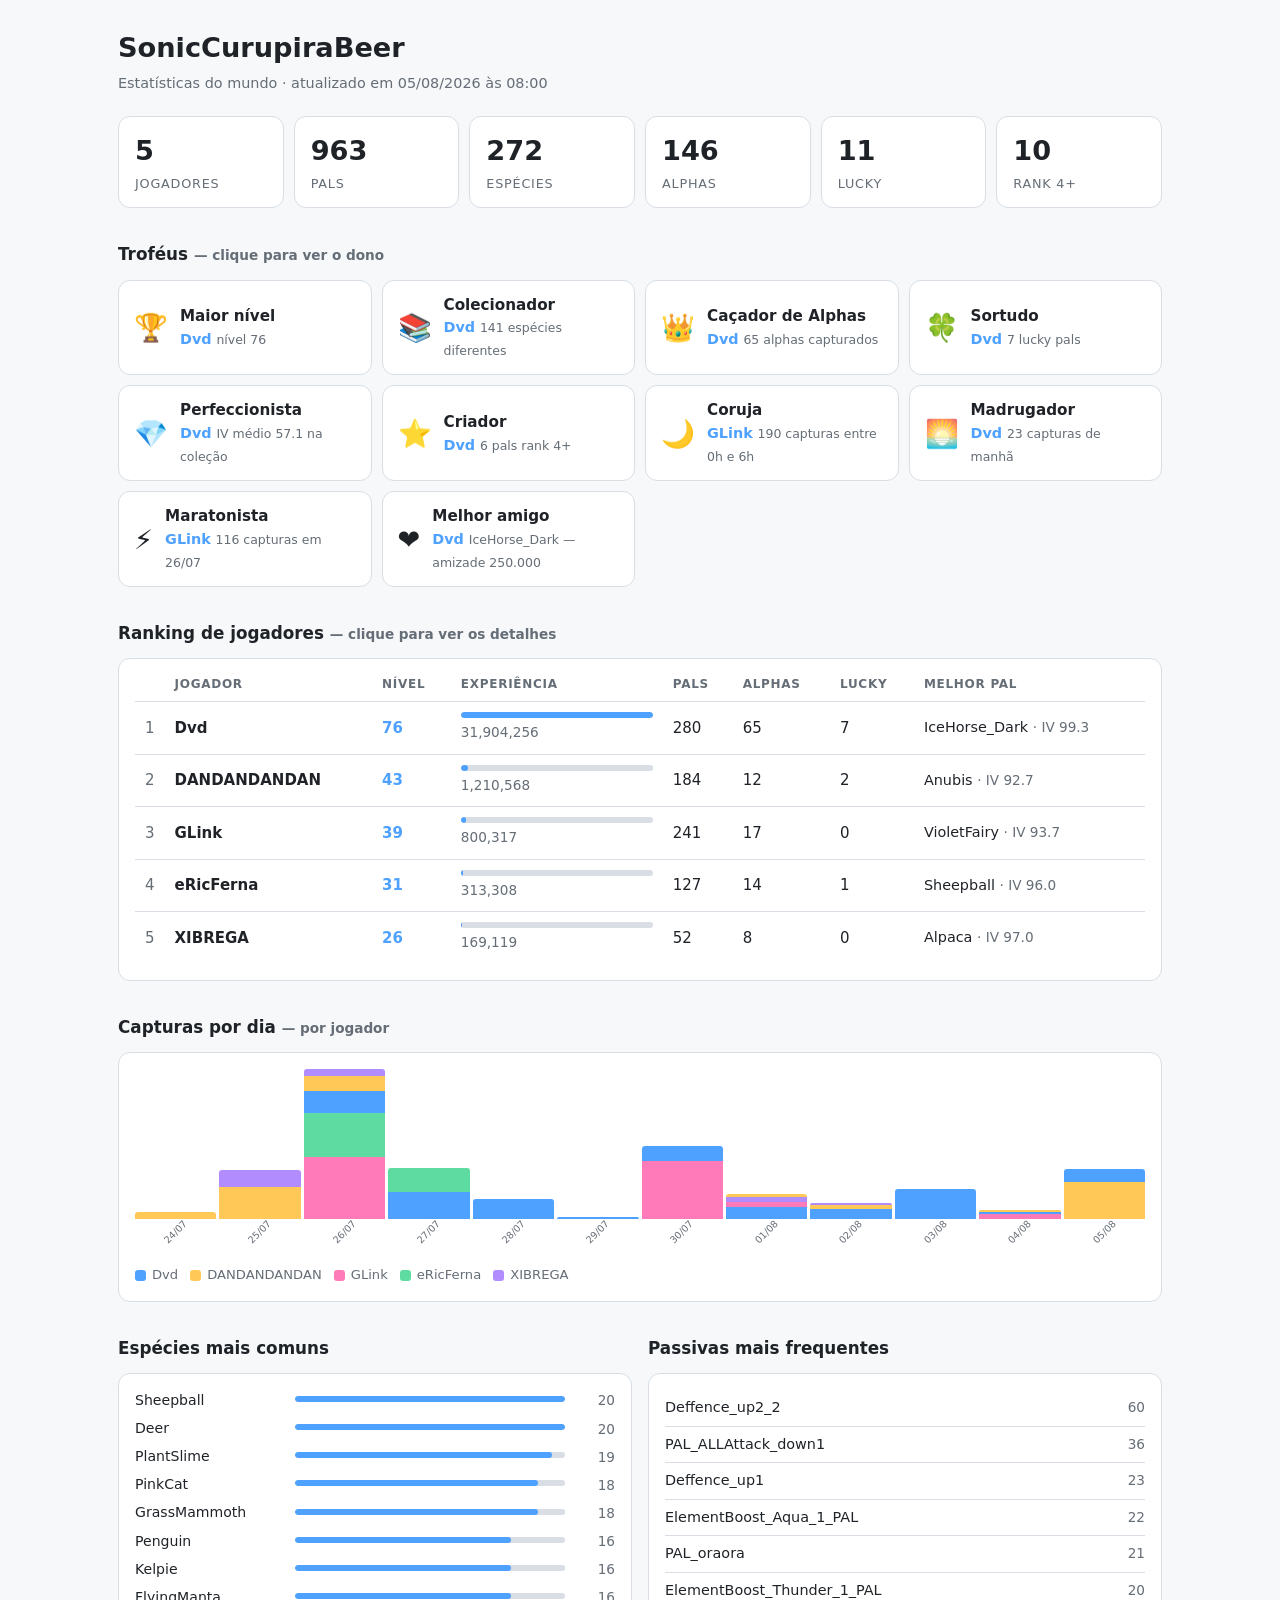
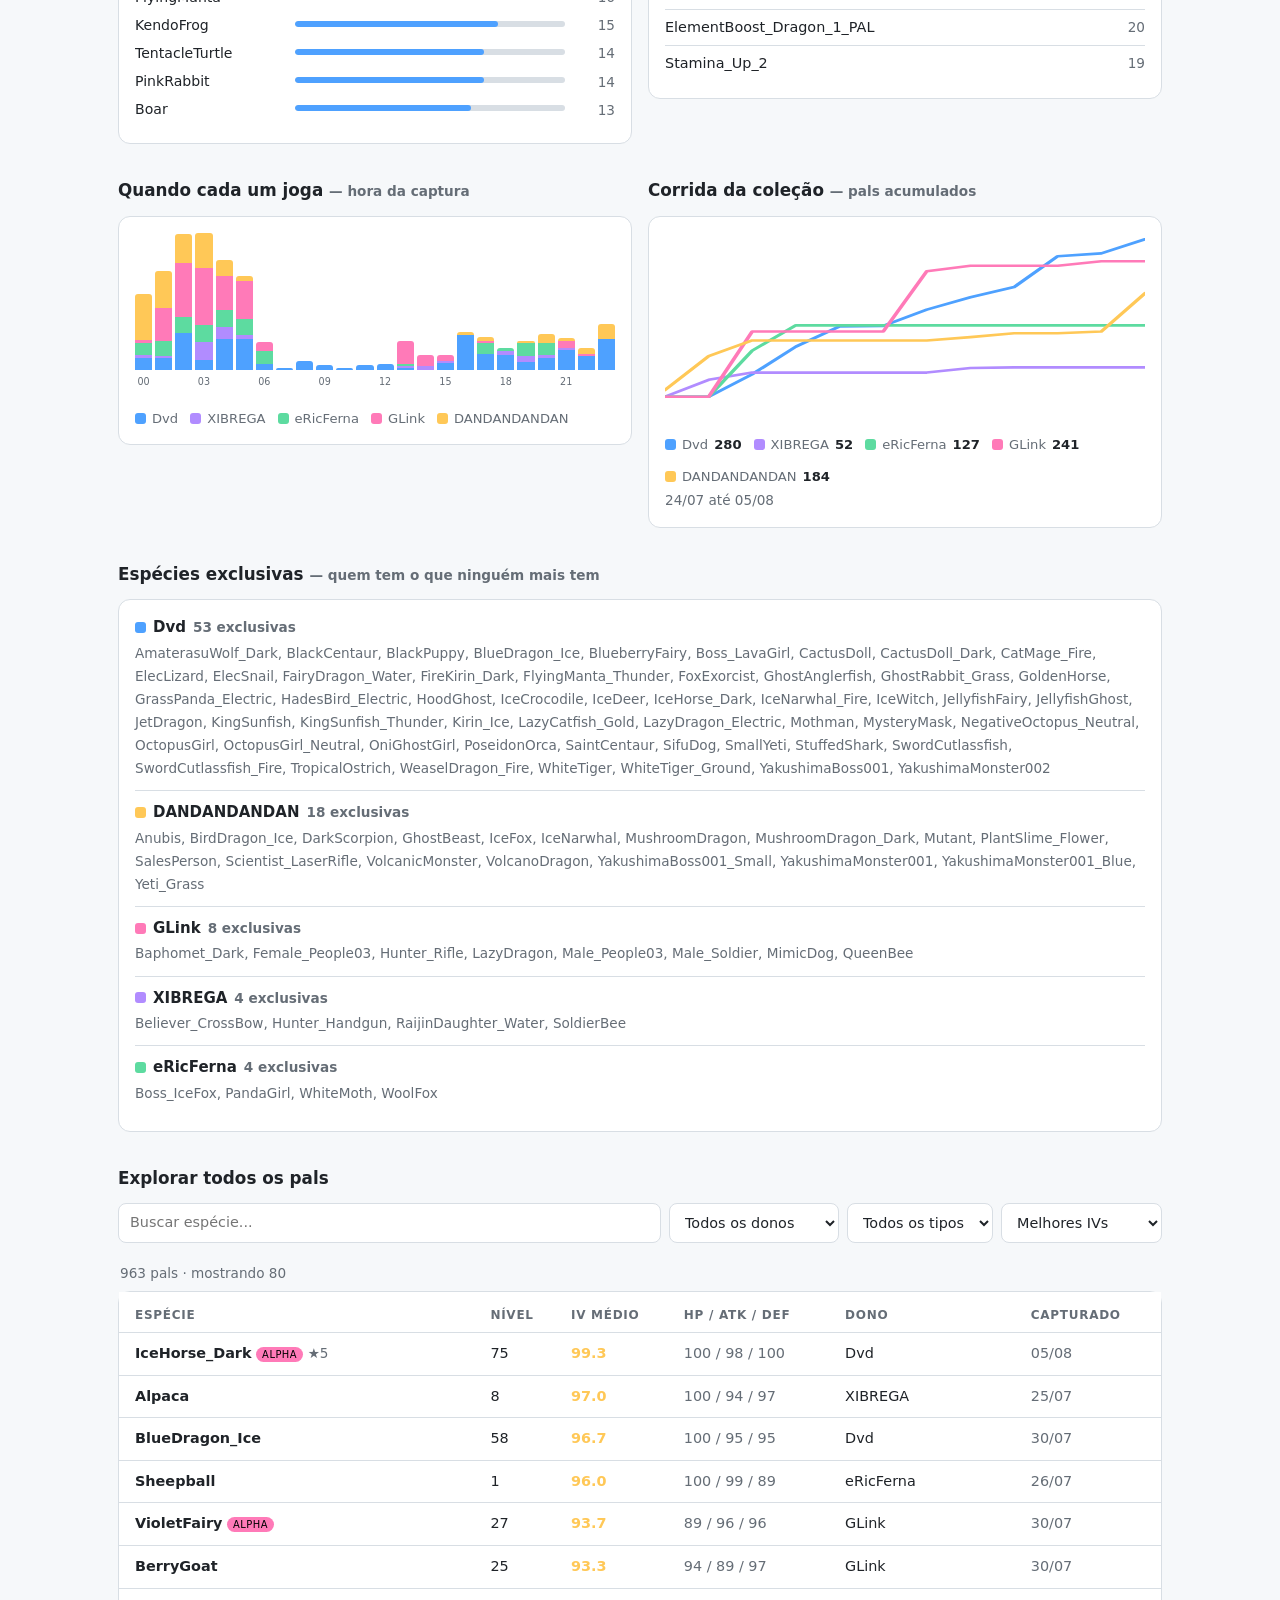
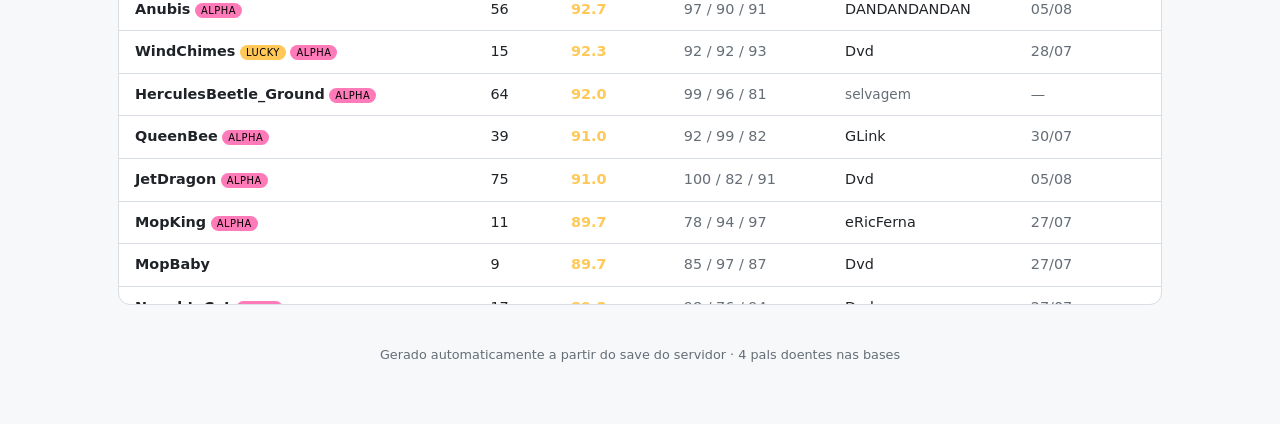
==== commit 04911b0d: "chore: atualiza estatisticas do servidor 5 jogadores, 963 pals, 272 especies" ====
--- a/docs/index.html
+++ b/docs/index.html
@@ -159,11 +159,11 @@
 <body>
 <div class="wrap">
   <h1>SonicCurupiraBeer</h1>
-  <div class="sub">Estatísticas do mundo · atualizado em 04/08/2026 às 20:00</div>
+  <div class="sub">Estatísticas do mundo · atualizado em 05/08/2026 às 08:00</div>
 
   <div id="live" class="live" aria-live="polite"></div>
 
-  <div class="stats"><div class="stat"><span class="num">5</span><span class="lbl">jogadores</span></div><div class="stat"><span class="num">922</span><span class="lbl">pals</span></div><div class="stat"><span class="num">253</span><span class="lbl">espécies</span></div><div class="stat"><span class="num">132</span><span class="lbl">alphas</span></div><div class="stat"><span class="num">11</span><span class="lbl">lucky</span></div><div class="stat"><span class="num">10</span><span class="lbl">rank 4+</span></div></div>
+  <div class="stats"><div class="stat"><span class="num">5</span><span class="lbl">jogadores</span></div><div class="stat"><span class="num">963</span><span class="lbl">pals</span></div><div class="stat"><span class="num">272</span><span class="lbl">espécies</span></div><div class="stat"><span class="num">146</span><span class="lbl">alphas</span></div><div class="stat"><span class="num">11</span><span class="lbl">lucky</span></div><div class="stat"><span class="num">10</span><span class="lbl">rank 4+</span></div></div>
 
   <h2>Troféus <span class="dim">— clique para ver o dono</span></h2>
   <div class="trofeus" id="trofeus"></div>
@@ -180,48 +180,48 @@
         aria-label="Ver detalhes de Dvd">
       <td class="pos">1</td>
       <td class="nome">Dvd</td>
-      <td class="nivel">73</td>
+      <td class="nivel">76</td>
       <td class="barra-cel">
         <div class="mini"><i style="width:100.0%"></i></div>
-        <span class="dim">25,341,253</span>
+        <span class="dim">31,904,256</span>
       </td>
-      <td>263</td>
-      <td>54</td>
-      <td>8</td>
+      <td>280</td>
+      <td>65</td>
+      <td>7</td>
       <td class="melhor">IceHorse_Dark <span class="dim">· IV 99.3</span></td>
+    </tr><tr data-jogador="DANDANDANDAN" tabindex="0" role="button"
+        aria-label="Ver detalhes de DANDANDANDAN">
+      <td class="pos">2</td>
+      <td class="nome">DANDANDANDAN</td>
+      <td class="nivel">43</td>
+      <td class="barra-cel">
+        <div class="mini"><i style="width:3.8%"></i></div>
+        <span class="dim">1,210,568</span>
+      </td>
+      <td>184</td>
+      <td>12</td>
+      <td>2</td>
+      <td class="melhor">Anubis <span class="dim">· IV 92.7</span></td>
     </tr><tr data-jogador="GLink" tabindex="0" role="button"
         aria-label="Ver detalhes de GLink">
-      <td class="pos">2</td>
+      <td class="pos">3</td>
       <td class="nome">GLink</td>
       <td class="nivel">39</td>
       <td class="barra-cel">
-        <div class="mini"><i style="width:3.2%"></i></div>
+        <div class="mini"><i style="width:2.5%"></i></div>
         <span class="dim">800,317</span>
       </td>
       <td>241</td>
       <td>17</td>
       <td>0</td>
       <td class="melhor">VioletFairy <span class="dim">· IV 93.7</span></td>
-    </tr><tr data-jogador="DANDANDANDAN" tabindex="0" role="button"
-        aria-label="Ver detalhes de DANDANDANDAN">
-      <td class="pos">3</td>
-      <td class="nome">DANDANDANDAN</td>
-      <td class="nivel">38</td>
-      <td class="barra-cel">
-        <div class="mini"><i style="width:2.8%"></i></div>
-        <span class="dim">716,935</span>
-      </td>
-      <td>160</td>
-      <td>10</td>
-      <td>2</td>
-      <td class="melhor">Anubis <span class="dim">· IV 92.7</span></td>
     </tr><tr data-jogador="eRicFerna" tabindex="0" role="button"
         aria-label="Ver detalhes de eRicFerna">
       <td class="pos">4</td>
       <td class="nome">eRicFerna</td>
       <td class="nivel">31</td>
       <td class="barra-cel">
-        <div class="mini"><i style="width:1.2%"></i></div>
+        <div class="mini"><i style="width:1.0%"></i></div>
         <span class="dim">313,308</span>
       </td>
       <td>127</td>
@@ -234,7 +234,7 @@
       <td class="nome">XIBREGA</td>
       <td class="nivel">26</td>
       <td class="barra-cel">
-        <div class="mini"><i style="width:0.7%"></i></div>
+        <div class="mini"><i style="width:0.5%"></i></div>
         <span class="dim">169,119</span>
       </td>
       <td>52</td>
@@ -247,18 +247,18 @@
 
   <h2>Capturas por dia <span class="dim">— por jogador</span></h2>
   <div class="card">
-    <div class="tempo"><div class="dia" title="24/07 — 17 capturas (DANDANDANDAN: 17)"><div class="pilha"><i style="height:6.0%;background:#ff7ab8"></i></div><span>24/07</span></div><div class="dia" title="25/07 — 121 capturas (DANDANDANDAN: 91 · XIBREGA: 30)"><div class="pilha"><i style="height:32.0%;background:#ff7ab8"></i><i style="height:10.6%;background:#b18cff"></i></div><span>25/07</span></div><div class="dia" title="26/07 — 284 capturas (GLink: 116 · eRicFerna: 82 · Dvd: 40 · DANDANDANDAN: 33 · XIBREGA: 13)"><div class="pilha"><i style="height:40.8%;background:#ffc857"></i><i style="height:28.9%;background:#5ddba0"></i><i style="height:14.1%;background:#4ea1ff"></i><i style="height:11.6%;background:#ff7ab8"></i><i style="height:4.6%;background:#b18cff"></i></div><span>26/07</span></div><div class="dia" title="27/07 — 94 capturas (Dvd: 49 · eRicFerna: 45)"><div class="pilha"><i style="height:17.3%;background:#4ea1ff"></i><i style="height:15.8%;background:#5ddba0"></i></div><span>27/07</span></div><div class="dia" title="28/07 — 36 capturas (Dvd: 36)"><div class="pilha"><i style="height:12.7%;background:#4ea1ff"></i></div><span>28/07</span></div><div class="dia" title="29/07 — 1 capturas (Dvd: 1)"><div class="pilha"><i style="height:0.4%;background:#4ea1ff"></i></div><span>29/07</span></div><div class="dia" title="30/07 — 136 capturas (GLink: 107 · Dvd: 29)"><div class="pilha"><i style="height:37.7%;background:#ffc857"></i><i style="height:10.2%;background:#4ea1ff"></i></div><span>30/07</span></div><div class="dia" title="01/08 — 49 capturas (Dvd: 23 · GLink: 10 · XIBREGA: 8 · DANDANDANDAN: 8)"><div class="pilha"><i style="height:8.1%;background:#4ea1ff"></i><i style="height:3.5%;background:#ffc857"></i><i style="height:2.8%;background:#b18cff"></i><i style="height:2.8%;background:#ff7ab8"></i></div><span>01/08</span></div><div class="dia" title="02/08 — 30 capturas (Dvd: 18 · DANDANDANDAN: 11 · XIBREGA: 1)"><div class="pilha"><i style="height:6.3%;background:#4ea1ff"></i><i style="height:3.9%;background:#ff7ab8"></i><i style="height:0.4%;background:#b18cff"></i></div><span>02/08</span></div><div class="dia" title="03/08 — 58 capturas (Dvd: 58)"><div class="pilha"><i style="height:20.4%;background:#4ea1ff"></i></div><span>03/08</span></div><div class="dia" title="04/08 — 17 capturas (Dvd: 9 · GLink: 8)"><div class="pilha"><i style="height:3.2%;background:#4ea1ff"></i><i style="height:2.8%;background:#ffc857"></i></div><span>04/08</span></div></div>
-    <div class="legenda"><span class="leg"><i style="background:#4ea1ff"></i>Dvd</span><span class="leg"><i style="background:#ffc857"></i>GLink</span><span class="leg"><i style="background:#ff7ab8"></i>DANDANDANDAN</span><span class="leg"><i style="background:#5ddba0"></i>eRicFerna</span><span class="leg"><i style="background:#b18cff"></i>XIBREGA</span></div>
+    <div class="tempo"><div class="dia" title="24/07 — 12 capturas (DANDANDANDAN: 12)"><div class="pilha"><i style="height:4.3%;background:#ffc857"></i></div><span>24/07</span></div><div class="dia" title="25/07 — 90 capturas (DANDANDANDAN: 60 · XIBREGA: 30)"><div class="pilha"><i style="height:21.5%;background:#ffc857"></i><i style="height:10.8%;background:#b18cff"></i></div><span>25/07</span></div><div class="dia" title="26/07 — 279 capturas (GLink: 116 · eRicFerna: 82 · Dvd: 40 · DANDANDANDAN: 28 · XIBREGA: 13)"><div class="pilha"><i style="height:41.6%;background:#ff7ab8"></i><i style="height:29.4%;background:#5ddba0"></i><i style="height:14.3%;background:#4ea1ff"></i><i style="height:10.0%;background:#ffc857"></i><i style="height:4.7%;background:#b18cff"></i></div><span>26/07</span></div><div class="dia" title="27/07 — 94 capturas (Dvd: 49 · eRicFerna: 45)"><div class="pilha"><i style="height:17.6%;background:#4ea1ff"></i><i style="height:16.1%;background:#5ddba0"></i></div><span>27/07</span></div><div class="dia" title="28/07 — 36 capturas (Dvd: 36)"><div class="pilha"><i style="height:12.9%;background:#4ea1ff"></i></div><span>28/07</span></div><div class="dia" title="29/07 — 1 capturas (Dvd: 1)"><div class="pilha"><i style="height:0.4%;background:#4ea1ff"></i></div><span>29/07</span></div><div class="dia" title="30/07 — 136 capturas (GLink: 107 · Dvd: 29)"><div class="pilha"><i style="height:38.4%;background:#ff7ab8"></i><i style="height:10.4%;background:#4ea1ff"></i></div><span>30/07</span></div><div class="dia" title="01/08 — 46 capturas (Dvd: 22 · GLink: 10 · XIBREGA: 8 · DANDANDANDAN: 6)"><div class="pilha"><i style="height:7.9%;background:#4ea1ff"></i><i style="height:3.6%;background:#ff7ab8"></i><i style="height:2.9%;background:#b18cff"></i><i style="height:2.2%;background:#ffc857"></i></div><span>01/08</span></div><div class="dia" title="02/08 — 26 capturas (Dvd: 18 · DANDANDANDAN: 7 · XIBREGA: 1)"><div class="pilha"><i style="height:6.5%;background:#4ea1ff"></i><i style="height:2.5%;background:#ffc857"></i><i style="height:0.4%;background:#b18cff"></i></div><span>02/08</span></div><div class="dia" title="03/08 — 55 capturas (Dvd: 55)"><div class="pilha"><i style="height:19.7%;background:#4ea1ff"></i></div><span>03/08</span></div><div class="dia" title="04/08 — 16 capturas (GLink: 8 · Dvd: 5 · DANDANDANDAN: 3)"><div class="pilha"><i style="height:2.9%;background:#ff7ab8"></i><i style="height:1.8%;background:#4ea1ff"></i><i style="height:1.1%;background:#ffc857"></i></div><span>04/08</span></div><div class="dia" title="05/08 — 93 capturas (DANDANDANDAN: 68 · Dvd: 25)"><div class="pilha"><i style="height:24.4%;background:#ffc857"></i><i style="height:9.0%;background:#4ea1ff"></i></div><span>05/08</span></div></div>
+    <div class="legenda"><span class="leg"><i style="background:#4ea1ff"></i>Dvd</span><span class="leg"><i style="background:#ffc857"></i>DANDANDANDAN</span><span class="leg"><i style="background:#ff7ab8"></i>GLink</span><span class="leg"><i style="background:#5ddba0"></i>eRicFerna</span><span class="leg"><i style="background:#b18cff"></i>XIBREGA</span></div>
   </div>
 
   <div class="dois">
     <div>
       <h2>Espécies mais comuns</h2>
-      <div class="card"><div class="linha"><span class="rot">Kitsunebi</span><div class="mini"><i style="width:100.0%"></i></div><span class="val">22</span></div><div class="linha"><span class="rot">Boar</span><div class="mini"><i style="width:100.0%"></i></div><span class="val">22</span></div><div class="linha"><span class="rot">Sheepball</span><div class="mini"><i style="width:90.9%"></i></div><span class="val">20</span></div><div class="linha"><span class="rot">FlyingManta</span><div class="mini"><i style="width:90.9%"></i></div><span class="val">20</span></div><div class="linha"><span class="rot">Deer</span><div class="mini"><i style="width:90.9%"></i></div><span class="val">20</span></div><div class="linha"><span class="rot">PlantSlime</span><div class="mini"><i style="width:86.4%"></i></div><span class="val">19</span></div><div class="linha"><span class="rot">PinkCat</span><div class="mini"><i style="width:81.8%"></i></div><span class="val">18</span></div><div class="linha"><span class="rot">TentacleTurtle</span><div class="mini"><i style="width:81.8%"></i></div><span class="val">18</span></div><div class="linha"><span class="rot">Kelpie</span><div class="mini"><i style="width:72.7%"></i></div><span class="val">16</span></div><div class="linha"><span class="rot">SweetsSheep</span><div class="mini"><i style="width:72.7%"></i></div><span class="val">16</span></div><div class="linha"><span class="rot">Penguin</span><div class="mini"><i style="width:68.2%"></i></div><span class="val">15</span></div><div class="linha"><span class="rot">KendoFrog</span><div class="mini"><i style="width:68.2%"></i></div><span class="val">15</span></div></div>
+      <div class="card"><div class="linha"><span class="rot">Sheepball</span><div class="mini"><i style="width:100.0%"></i></div><span class="val">20</span></div><div class="linha"><span class="rot">Deer</span><div class="mini"><i style="width:100.0%"></i></div><span class="val">20</span></div><div class="linha"><span class="rot">PlantSlime</span><div class="mini"><i style="width:95.0%"></i></div><span class="val">19</span></div><div class="linha"><span class="rot">PinkCat</span><div class="mini"><i style="width:90.0%"></i></div><span class="val">18</span></div><div class="linha"><span class="rot">GrassMammoth</span><div class="mini"><i style="width:90.0%"></i></div><span class="val">18</span></div><div class="linha"><span class="rot">Penguin</span><div class="mini"><i style="width:80.0%"></i></div><span class="val">16</span></div><div class="linha"><span class="rot">Kelpie</span><div class="mini"><i style="width:80.0%"></i></div><span class="val">16</span></div><div class="linha"><span class="rot">FlyingManta</span><div class="mini"><i style="width:80.0%"></i></div><span class="val">16</span></div><div class="linha"><span class="rot">KendoFrog</span><div class="mini"><i style="width:75.0%"></i></div><span class="val">15</span></div><div class="linha"><span class="rot">TentacleTurtle</span><div class="mini"><i style="width:70.0%"></i></div><span class="val">14</span></div><div class="linha"><span class="rot">PinkRabbit</span><div class="mini"><i style="width:70.0%"></i></div><span class="val">14</span></div><div class="linha"><span class="rot">Boar</span><div class="mini"><i style="width:65.0%"></i></div><span class="val">13</span></div></div>
     </div>
     <div>
       <h2>Passivas mais frequentes</h2>
-      <div class="card"><ul><li><span>Deffence_up2_2</span><span class="dim">49</span></li><li><span>PAL_ALLAttack_down1</span><span class="dim">33</span></li><li><span>SalePrice_Down_1</span><span class="dim">23</span></li><li><span>PAL_oraora</span><span class="dim">21</span></li><li><span>Stamina_Up_2</span><span class="dim">21</span></li><li><span>ElementBoost_Aqua_1_PAL</span><span class="dim">21</span></li><li><span>Deffence_up1</span><span class="dim">20</span></li><li><span>ElementBoost_Dragon_1_PAL</span><span class="dim">20</span></li></ul></div>
+      <div class="card"><ul><li><span>Deffence_up2_2</span><span class="dim">60</span></li><li><span>PAL_ALLAttack_down1</span><span class="dim">36</span></li><li><span>Deffence_up1</span><span class="dim">23</span></li><li><span>ElementBoost_Aqua_1_PAL</span><span class="dim">22</span></li><li><span>PAL_oraora</span><span class="dim">21</span></li><li><span>ElementBoost_Thunder_1_PAL</span><span class="dim">20</span></li><li><span>ElementBoost_Dragon_1_PAL</span><span class="dim">20</span></li><li><span>Stamina_Up_2</span><span class="dim">19</span></li></ul></div>
     </div>
   </div>
 
@@ -309,12 +309,12 @@
   </div>
 
   <footer>
-    Gerado automaticamente a partir do save do servidor · 3 pals doentes nas bases
+    Gerado automaticamente a partir do save do servidor · 4 pals doentes nas bases
   </footer>
 </div>
 
 <script>
-const D = {"pals":[{"e":"IceHorse_Dark","n":73,"r":5,"l":0,"a":1,"iv":[100,98,100],"d":"Dvd","c":"2026-08-01","h":6,"f":250000},{"e":"Alpaca","n":8,"r":1,"l":0,"a":0,"iv":[100,94,97],"d":"XIBREGA","c":"2026-07-25","h":3,"f":3},{"e":"BlueDragon_Ice","n":58,"r":1,"l":0,"a":0,"iv":[100,95,95],"d":"Dvd","c":"2026-07-30","h":18,"f":0},{"e":"Sheepball","n":1,"r":1,"l":0,"a":0,"iv":[100,99,89],"d":"eRicFerna","c":"2026-07-26","h":3,"f":0},{"e":"VioletFairy","n":27,"r":1,"l":0,"a":1,"iv":[89,96,96],"d":"GLink","c":"2026-07-30","h":3,"f":0},{"e":"BerryGoat","n":25,"r":1,"l":0,"a":0,"iv":[94,89,97],"d":"GLink","c":"2026-07-30","h":13,"f":0},{"e":"Anubis","n":56,"r":1,"l":0,"a":1,"iv":[97,90,91],"d":"DANDANDANDAN","c":"2026-08-02","h":3,"f":6229},{"e":"WindChimes","n":15,"r":2,"l":1,"a":1,"iv":[92,92,93],"d":"Dvd","c":"2026-07-28","h":11,"f":0},{"e":"HerculesBeetle_Ground","n":64,"r":1,"l":0,"a":1,"iv":[99,96,81],"d":"","c":"","h":-1,"f":3361},{"e":"QueenBee","n":39,"r":1,"l":0,"a":1,"iv":[92,99,82],"d":"GLink","c":"2026-07-30","h":14,"f":0},{"e":"JetDragon","n":74,"r":2,"l":0,"a":1,"iv":[100,82,91],"d":"Dvd","c":"2026-08-04","h":19,"f":182500},{"e":"MopKing","n":11,"r":1,"l":0,"a":1,"iv":[78,94,97],"d":"eRicFerna","c":"2026-07-27","h":20,"f":0},{"e":"MopBaby","n":9,"r":1,"l":0,"a":0,"iv":[85,97,87],"d":"Dvd","c":"2026-07-27","h":2,"f":0},{"e":"NaughtyCat","n":17,"r":1,"l":0,"a":1,"iv":[98,76,94],"d":"Dvd","c":"2026-07-27","h":3,"f":0},{"e":"SaintCentaur","n":72,"r":5,"l":0,"a":1,"iv":[89,96,83],"d":"Dvd","c":"2026-08-01","h":22,"f":250000},{"e":"Manticore","n":30,"r":1,"l":0,"a":1,"iv":[90,82,96],"d":"GLink","c":"2026-07-30","h":1,"f":0},{"e":"NightFox","n":18,"r":1,"l":0,"a":1,"iv":[94,96,77],"d":"Dvd","c":"2026-07-27","h":0,"f":0},{"e":"KingSunfish","n":66,"r":1,"l":0,"a":1,"iv":[93,75,98],"d":"Dvd","c":"2026-08-04","h":19,"f":11505},{"e":"CaptainPenguin","n":22,"r":1,"l":0,"a":1,"iv":[95,71,94],"d":"XIBREGA","c":"2026-07-26","h":21,"f":34000},{"e":"Suzaku","n":69,"r":5,"l":0,"a":1,"iv":[98,97,65],"d":"Dvd","c":"2026-08-04","h":19,"f":250000},{"e":"TentacleTurtle","n":8,"r":1,"l":0,"a":0,"iv":[88,94,77],"d":"XIBREGA","c":"2026-07-25","h":4,"f":0},{"e":"RaijinDaughter","n":1,"r":1,"l":0,"a":0,"iv":[72,91,96],"d":"DANDANDANDAN","c":"2026-07-26","h":2,"f":0},{"e":"Sheepball","n":7,"r":1,"l":0,"a":0,"iv":[76,95,88],"d":"eRicFerna","c":"2026-07-26","h":3,"f":1000},{"e":"ThunderDog_Ice","n":36,"r":1,"l":0,"a":0,"iv":[80,88,91],"d":"Dvd","c":"2026-07-30","h":17,"f":0},{"e":"Anubis","n":55,"r":1,"l":0,"a":1,"iv":[83,77,97],"d":"","c":"","h":-1,"f":6684},{"e":"WhiteTiger","n":44,"r":1,"l":0,"a":1,"iv":[94,89,74],"d":"Dvd","c":"2026-08-03","h":8,"f":0},{"e":"BerryGoat_Dark","n":24,"r":1,"l":0,"a":1,"iv":[77,79,100],"d":"GLink","c":"2026-07-30","h":1,"f":10000},{"e":"FairyDragon","n":30,"r":1,"l":0,"a":1,"iv":[62,98,96],"d":"Dvd","c":"2026-07-28","h":5,"f":0},{"e":"IceNarwhal","n":56,"r":1,"l":0,"a":1,"iv":[67,96,93],"d":"","c":"","h":-1,"f":1490},{"e":"FlameBuffalo","n":15,"r":1,"l":0,"a":1,"iv":[89,100,66],"d":"eRicFerna","c":"2026-07-27","h":0,"f":0},{"e":"FoxMage","n":36,"r":1,"l":0,"a":1,"iv":[99,85,71],"d":"Dvd","c":"2026-08-02","h":9,"f":1008},{"e":"Ronin","n":25,"r":1,"l":0,"a":1,"iv":[99,68,88],"d":"GLink","c":"2026-08-01","h":1,"f":0},{"e":"DarkAlien","n":23,"r":1,"l":0,"a":1,"iv":[98,88,68],"d":"XIBREGA","c":"2026-07-26","h":21,"f":0},{"e":"ElecPomeranian","n":70,"r":4,"l":1,"a":1,"iv":[90,71,93],"d":"Dvd","c":"2026-08-03","h":16,"f":10},{"e":"KendoFrog","n":5,"r":1,"l":0,"a":0,"iv":[98,60,95],"d":"GLink","c":"2026-07-26","h":3,"f":0},{"e":"WindChimes","n":10,"r":1,"l":0,"a":0,"iv":[80,74,99],"d":"GLink","c":"2026-07-26","h":5,"f":0},{"e":"Eagle","n":12,"r":1,"l":0,"a":0,"iv":[85,91,77],"d":"Dvd","c":"2026-07-27","h":0,"f":4500},{"e":"SakuraSaurus","n":23,"r":1,"l":0,"a":1,"iv":[91,83,78],"d":"Dvd","c":"2026-07-27","h":2,"f":0},{"e":"Mutant","n":41,"r":1,"l":0,"a":1,"iv":[83,88,80],"d":"","c":"","h":-1,"f":8817},{"e":"FlyingManta","n":3,"r":1,"l":0,"a":0,"iv":[85,68,97],"d":"GLink","c":"2026-07-26","h":5,"f":0},{"e":"NegativeKoala","n":3,"r":1,"l":0,"a":0,"iv":[94,90,66],"d":"eRicFerna","c":"2026-07-26","h":19,"f":0},{"e":"FairyDragon_Water","n":1,"r":1,"l":0,"a":0,"iv":[92,98,60],"d":"Dvd","c":"2026-08-03","h":5,"f":0},{"e":"CuteFox","n":5,"r":1,"l":0,"a":0,"iv":[95,74,80],"d":"Dvd","c":"2026-07-26","h":21,"f":0},{"e":"VioletFairy","n":27,"r":1,"l":0,"a":1,"iv":[89,88,72],"d":"eRicFerna","c":"2026-07-27","h":1,"f":0},{"e":"HawkBird","n":18,"r":1,"l":0,"a":1,"iv":[96,61,92],"d":"GLink","c":"2026-07-30","h":14,"f":0},{"e":"MopBaby","n":23,"r":1,"l":0,"a":0,"iv":[86,77,85],"d":"Dvd","c":"2026-07-27","h":4,"f":23500},{"e":"Serpent","n":21,"r":1,"l":0,"a":0,"iv":[64,94,90],"d":"XIBREGA","c":"2026-07-26","h":20,"f":1180},{"e":"HawkBird","n":18,"r":2,"l":1,"a":1,"iv":[81,89,78],"d":"Dvd","c":"2026-07-27","h":9,"f":0},{"e":"BlueDragon_Ice","n":56,"r":1,"l":0,"a":1,"iv":[98,54,96],"d":"Dvd","c":"2026-07-30","h":18,"f":0},{"e":"BlackCentaur","n":64,"r":5,"l":0,"a":1,"iv":[95,70,82],"d":"","c":"","h":-1,"f":127282},{"e":"Sheepball","n":3,"r":1,"l":0,"a":0,"iv":[52,94,100],"d":"GLink","c":"2026-07-26","h":3,"f":0},{"e":"WhiteDeer","n":65,"r":1,"l":0,"a":1,"iv":[96,61,89],"d":"XIBREGA","c":"2026-08-01","h":3,"f":30000},{"e":"BlueberryFairy","n":54,"r":1,"l":0,"a":0,"iv":[72,77,96],"d":"Dvd","c":"2026-08-02","h":2,"f":0},{"e":"Male_People03","n":10,"r":1,"l":0,"a":1,"iv":[95,89,60],"d":"GLink","c":"2026-07-26","h":4,"f":0},{"e":"Kelpie","n":9,"r":1,"l":0,"a":0,"iv":[95,77,72],"d":"GLink","c":"2026-07-30","h":2,"f":0},{"e":"PurpleSpider","n":35,"r":1,"l":0,"a":1,"iv":[86,83,75],"d":"GLink","c":"2026-07-30","h":15,"f":0},{"e":"GhostDragon","n":69,"r":1,"l":0,"a":1,"iv":[71,83,90],"d":"Dvd","c":"2026-08-03","h":16,"f":0},{"e":"GhostAnglerfish","n":46,"r":1,"l":0,"a":0,"iv":[89,98,56],"d":"Dvd","c":"2026-07-30","h":20,"f":0},{"e":"Kelpie","n":1,"r":1,"l":0,"a":0,"iv":[71,88,83],"d":"Dvd","c":"2026-07-27","h":0,"f":0},{"e":"KingAlpaca","n":35,"r":1,"l":0,"a":1,"iv":[84,59,99],"d":"Dvd","c":"2026-07-27","h":19,"f":34500},{"e":"IceHorse","n":60,"r":1,"l":0,"a":1,"iv":[81,100,61],"d":"","c":"","h":-1,"f":1404},{"e":"TentacleTurtle","n":13,"r":1,"l":0,"a":0,"iv":[85,84,72],"d":"XIBREGA","c":"2026-07-25","h":3,"f":205},{"e":"KingAlpaca","n":26,"r":1,"l":0,"a":1,"iv":[90,51,100],"d":"DANDANDANDAN","c":"2026-07-25","h":22,"f":13500},{"e":"LazyCatfish","n":25,"r":1,"l":0,"a":0,"iv":[53,95,93],"d":"Dvd","c":"2026-07-27","h":2,"f":5000},{"e":"NegativeKoala","n":10,"r":1,"l":0,"a":1,"iv":[70,73,98],"d":"eRicFerna","c":"2026-07-27","h":2,"f":0},{"e":"SamuraiDog","n":3,"r":1,"l":0,"a":0,"iv":[58,91,92],"d":"Dvd","c":"2026-07-30","h":17,"f":0},{"e":"PlantSlime","n":8,"r":2,"l":1,"a":1,"iv":[91,53,97],"d":"Dvd","c":"2026-07-30","h":16,"f":0},{"e":"ThunderDog","n":35,"r":1,"l":0,"a":1,"iv":[71,74,95],"d":"Dvd","c":"2026-08-01","h":15,"f":5667},{"e":"BluePlatypus","n":11,"r":1,"l":0,"a":0,"iv":[81,99,60],"d":"GLink","c":"2026-07-30","h":2,"f":0},{"e":"GrassPanda","n":39,"r":2,"l":1,"a":1,"iv":[76,92,72],"d":"Dvd","c":"2026-08-01","h":17,"f":15},{"e":"PlantSlime","n":10,"r":1,"l":0,"a":1,"iv":[77,90,72],"d":"GLink","c":"2026-07-26","h":4,"f":0},{"e":"Ronin","n":49,"r":1,"l":0,"a":1,"iv":[84,58,97],"d":"","c":"","h":-1,"f":128145},{"e":"PoseidonOrca","n":70,"r":1,"l":0,"a":1,"iv":[78,65,96],"d":"Dvd","c":"2026-08-04","h":19,"f":143053},{"e":"WhiteTiger_Ground","n":62,"r":1,"l":0,"a":1,"iv":[80,80,79],"d":"Dvd","c":"2026-08-03","h":0,"f":0},{"e":"FlyingManta","n":2,"r":1,"l":0,"a":0,"iv":[86,76,76],"d":"DANDANDANDAN","c":"2026-07-25","h":20,"f":0},{"e":"SamuraiDog","n":4,"r":1,"l":0,"a":0,"iv":[100,56,82],"d":"GLink","c":"2026-07-26","h":2,"f":0},{"e":"OctopusGirl_Neutral","n":67,"r":1,"l":0,"a":1,"iv":[57,89,92],"d":"Dvd","c":"2026-08-03","h":16,"f":5},{"e":"JetDragon","n":70,"r":1,"l":0,"a":1,"iv":[86,58,94],"d":"Dvd","c":"2026-08-03","h":16,"f":0},{"e":"GhostDragon","n":69,"r":1,"l":0,"a":1,"iv":[87,57,94],"d":"Dvd","c":"2026-08-03","h":16,"f":5},{"e":"BlueDragon","n":40,"r":1,"l":0,"a":1,"iv":[90,54,94],"d":"","c":"","h":-1,"f":85},{"e":"OctopusGirl","n":10,"r":1,"l":0,"a":0,"iv":[93,72,72],"d":"Dvd","c":"2026-07-27","h":4,"f":0},{"e":"IceCrocodile","n":54,"r":1,"l":0,"a":1,"iv":[81,66,90],"d":"Dvd","c":"2026-08-03","h":17,"f":0},{"e":"SkyDragon_Grass","n":1,"r":1,"l":0,"a":0,"iv":[91,56,90],"d":"GLink","c":"2026-08-04","h":22,"f":0},{"e":"FairyDragon","n":30,"r":1,"l":0,"a":1,"iv":[96,69,71],"d":"eRicFerna","c":"2026-07-26","h":19,"f":0},{"e":"PlantSlime","n":7,"r":1,"l":0,"a":0,"iv":[85,58,93],"d":"GLink","c":"2026-07-26","h":3,"f":2500},{"e":"WindChimes","n":25,"r":1,"l":0,"a":0,"iv":[93,83,60],"d":"eRicFerna","c":"2026-07-27","h":2,"f":11500},{"e":"MopBaby","n":19,"r":1,"l":0,"a":0,"iv":[99,86,51],"d":"eRicFerna","c":"2026-07-27","h":1,"f":0},{"e":"CaptainPenguin","n":21,"r":1,"l":0,"a":1,"iv":[88,67,81],"d":"","c":"","h":-1,"f":6365},{"e":"Sheepball","n":40,"r":1,"l":0,"a":0,"iv":[92,60,84],"d":"","c":"","h":-1,"f":2439},{"e":"JetDragon","n":70,"r":1,"l":0,"a":1,"iv":[71,90,75],"d":"Dvd","c":"2026-08-04","h":19,"f":1500},{"e":"PinkLizard","n":35,"r":1,"l":0,"a":0,"iv":[61,99,75],"d":"Dvd","c":"2026-08-01","h":21,"f":256},{"e":"Boar","n":6,"r":1,"l":0,"a":0,"iv":[56,85,93],"d":"DANDANDANDAN","c":"2026-07-25","h":0,"f":0},{"e":"WeaselDragon","n":36,"r":1,"l":0,"a":1,"iv":[80,83,71],"d":"GLink","c":"2026-08-04","h":21,"f":51000},{"e":"Bastet","n":11,"r":1,"l":0,"a":1,"iv":[82,61,91],"d":"eRicFerna","c":"2026-07-27","h":2,"f":0},{"e":"FlameBuffalo","n":4,"r":1,"l":0,"a":0,"iv":[64,98,72],"d":"eRicFerna","c":"2026-07-27","h":1,"f":0},{"e":"Deer","n":12,"r":1,"l":0,"a":0,"iv":[86,98,49],"d":"DANDANDANDAN","c":"2026-07-25","h":4,"f":0},{"e":"YakushimaMonster002","n":43,"r":1,"l":0,"a":0,"iv":[79,82,72],"d":"Dvd","c":"2026-08-01","h":18,"f":0},{"e":"Kirin","n":31,"r":1,"l":0,"a":1,"iv":[65,97,71],"d":"GLink","c":"2026-07-30","h":2,"f":0},{"e":"WingGolem","n":55,"r":1,"l":0,"a":1,"iv":[68,76,89],"d":"","c":"","h":-1,"f":3435},{"e":"Eagle","n":18,"r":1,"l":0,"a":0,"iv":[74,60,98],"d":"eRicFerna","c":"2026-07-26","h":17,"f":1000},{"e":"FoxMage","n":37,"r":1,"l":0,"a":1,"iv":[100,62,70],"d":"Dvd","c":"2026-08-03","h":3,"f":2018},{"e":"ChickenPal","n":40,"r":1,"l":0,"a":0,"iv":[78,77,77],"d":"","c":"","h":-1,"f":2554},{"e":"Kitsunebi","n":24,"r":2,"l":1,"a":1,"iv":[90,57,84],"d":"DANDANDANDAN","c":"2026-07-25","h":21,"f":39000},{"e":"SheepBall","n":33,"r":1,"l":0,"a":1,"iv":[77,84,70],"d":"","c":"","h":-1,"f":2605},{"e":"JetDragon","n":70,"r":1,"l":0,"a":1,"iv":[83,64,84],"d":"Dvd","c":"2026-08-04","h":19,"f":5},{"e":"Believer_CrossBow","n":12,"r":1,"l":0,"a":0,"iv":[81,56,93],"d":"XIBREGA","c":"2026-07-25","h":19,"f":1500},{"e":"CaptainPenguin","n":15,"r":1,"l":0,"a":1,"iv":[53,83,94],"d":"eRicFerna","c":"2026-07-26","h":5,"f":500},{"e":"DarkCrow","n":17,"r":1,"l":0,"a":0,"iv":[93,90,47],"d":"Dvd","c":"2026-07-27","h":1,"f":3000},{"e":"FlameBuffalo","n":15,"r":1,"l":0,"a":1,"iv":[84,90,56],"d":"GLink","c":"2026-07-30","h":2,"f":0},{"e":"Werewolf_Ice","n":66,"r":1,"l":0,"a":1,"iv":[87,89,54],"d":"Dvd","c":"2026-08-03","h":16,"f":843},{"e":"IceSeal","n":56,"r":1,"l":0,"a":0,"iv":[72,68,90],"d":"Dvd","c":"2026-08-02","h":2,"f":0},{"e":"Anubis","n":55,"r":1,"l":0,"a":1,"iv":[57,100,73],"d":"","c":"","h":-1,"f":6642},{"e":"CowPal","n":11,"r":1,"l":0,"a":0,"iv":[67,99,63],"d":"Dvd","c":"2026-07-26","h":23,"f":0},{"e":"IceNarwhal","n":60,"r":1,"l":0,"a":1,"iv":[85,81,63],"d":"","c":"","h":-1,"f":2566},{"e":"OctopusGirl_Neutral","n":66,"r":1,"l":0,"a":1,"iv":[83,53,93],"d":"Dvd","c":"2026-08-03","h":16,"f":5},{"e":"WizardOwl","n":5,"r":1,"l":0,"a":0,"iv":[83,84,61],"d":"GLink","c":"2026-07-26","h":4,"f":0},{"e":"DreamDemon","n":13,"r":1,"l":0,"a":1,"iv":[98,75,55],"d":"eRicFerna","c":"2026-07-26","h":5,"f":0},{"e":"FlyingManta_Thunder","n":35,"r":1,"l":0,"a":0,"iv":[84,80,64],"d":"Dvd","c":"2026-07-28","h":8,"f":37500},{"e":"BerryGoat_Dark","n":23,"r":1,"l":0,"a":1,"iv":[63,95,70],"d":"Dvd","c":"2026-07-27","h":2,"f":0},{"e":"CatMage","n":25,"r":1,"l":0,"a":0,"iv":[57,99,72],"d":"GLink","c":"2026-07-30","h":3,"f":0},{"e":"IceSeal","n":56,"r":1,"l":0,"a":0,"iv":[58,85,85],"d":"Dvd","c":"2026-08-03","h":17,"f":0},{"e":"PinkCat","n":15,"r":1,"l":0,"a":0,"iv":[69,79,79],"d":"XIBREGA","c":"2026-07-25","h":14,"f":4702},{"e":"NegativeOctopus","n":15,"r":1,"l":0,"a":1,"iv":[80,75,72],"d":"XIBREGA","c":"2026-07-25","h":4,"f":611},{"e":"PlantSlime","n":3,"r":1,"l":0,"a":1,"iv":[51,78,98],"d":"XIBREGA","c":"2026-07-25","h":15,"f":5500},{"e":"Garm","n":10,"r":1,"l":0,"a":0,"iv":[94,41,92],"d":"eRicFerna","c":"2026-07-26","h":4,"f":0},{"e":"WeaselDragon","n":12,"r":1,"l":0,"a":1,"iv":[52,89,86],"d":"Dvd","c":"2026-07-28","h":2,"f":1000},{"e":"PlantSlime","n":3,"r":1,"l":0,"a":0,"iv":[75,69,83],"d":"Dvd","c":"2026-07-28","h":12,"f":0},{"e":"SnowPeafowl","n":68,"r":1,"l":0,"a":0,"iv":[61,85,81],"d":"Dvd","c":"2026-08-03","h":16,"f":5010},{"e":"Eagle","n":16,"r":1,"l":0,"a":0,"iv":[83,100,44],"d":"GLink","c":"2026-07-30","h":3,"f":0},{"e":"Suzaku","n":45,"r":1,"l":0,"a":1,"iv":[83,65,79],"d":"XIBREGA","c":"2026-08-01","h":3,"f":18000},{"e":"JetDragon","n":70,"r":1,"l":0,"a":1,"iv":[60,70,97],"d":"Dvd","c":"2026-08-04","h":19,"f":3000},{"e":"CowPal","n":32,"r":1,"l":0,"a":0,"iv":[77,81,68],"d":"GLink","c":"2026-07-30","h":13,"f":7038},{"e":"RaijinDaughter","n":4,"r":1,"l":0,"a":0,"iv":[63,91,72],"d":"eRicFerna","c":"2026-07-27","h":19,"f":1500},{"e":"PinkRabbit","n":1,"r":1,"l":0,"a":0,"iv":[91,55,79],"d":"Dvd","c":"2026-07-28","h":21,"f":0},{"e":"Anubis","n":55,"r":1,"l":0,"a":1,"iv":[60,95,69],"d":"","c":"","h":-1,"f":6990},{"e":"BadCatgirl","n":60,"r":1,"l":0,"a":1,"iv":[66,90,68],"d":"","c":"","h":-1,"f":3385},{"e":"BlueberryFairy","n":63,"r":1,"l":0,"a":1,"iv":[82,54,88],"d":"Dvd","c":"2026-08-03","h":2,"f":0},{"e":"Boar","n":5,"r":1,"l":0,"a":0,"iv":[68,75,80],"d":"DANDANDANDAN","c":"2026-07-25","h":0,"f":0},{"e":"Kirin","n":31,"r":1,"l":0,"a":1,"iv":[69,96,58],"d":"DANDANDANDAN","c":"2026-07-26","h":0,"f":10500},{"e":"ThunderBird","n":48,"r":1,"l":0,"a":1,"iv":[90,56,77],"d":"Dvd","c":"2026-08-01","h":5,"f":107678},{"e":"PlantSlime","n":9,"r":1,"l":0,"a":0,"iv":[98,26,98],"d":"GLink","c":"2026-07-26","h":3,"f":3500},{"e":"LeafMomonga","n":7,"r":1,"l":0,"a":0,"iv":[66,89,66],"d":"DANDANDANDAN","c":"2026-07-24","h":23,"f":0},{"e":"Boar","n":8,"r":1,"l":0,"a":0,"iv":[68,55,98],"d":"eRicFerna","c":"2026-07-26","h":3,"f":1000},{"e":"Hunter_Rifle","n":12,"r":1,"l":0,"a":1,"iv":[83,82,56],"d":"GLink","c":"2026-07-26","h":4,"f":0},{"e":"CuteButterfly","n":16,"r":1,"l":0,"a":0,"iv":[40,85,96],"d":"GLink","c":"2026-07-26","h":5,"f":0},{"e":"Yeti_Grass","n":44,"r":1,"l":0,"a":1,"iv":[69,100,52],"d":"","c":"","h":-1,"f":3365},{"e":"DandelionGirl","n":70,"r":4,"l":1,"a":1,"iv":[90,55,76],"d":"Dvd","c":"2026-08-03","h":16,"f":5},{"e":"KendoFrog","n":15,"r":1,"l":0,"a":0,"iv":[75,59,86],"d":"DANDANDANDAN","c":"2026-07-26","h":0,"f":3087},{"e":"KendoFrog","n":6,"r":1,"l":0,"a":0,"iv":[88,33,99],"d":"GLink","c":"2026-07-26","h":4,"f":0},{"e":"CuteFox","n":6,"r":1,"l":0,"a":0,"iv":[63,97,60],"d":"Dvd","c":"2026-07-26","h":21,"f":0},{"e":"Werewolf","n":15,"r":1,"l":0,"a":0,"iv":[91,94,34],"d":"Dvd","c":"2026-07-27","h":0,"f":6500},{"e":"Hedgehog_Ice","n":16,"r":1,"l":0,"a":0,"iv":[68,95,56],"d":"eRicFerna","c":"2026-07-27","h":0,"f":0},{"e":"GrassMammoth","n":27,"r":1,"l":0,"a":0,"iv":[78,44,97],"d":"","c":"","h":-1,"f":6355},{"e":"ChickenPal","n":6,"r":1,"l":0,"a":0,"iv":[95,47,76],"d":"DANDANDANDAN","c":"2026-07-24","h":23,"f":3500},{"e":"OctopusGirl","n":19,"r":1,"l":0,"a":0,"iv":[85,87,46],"d":"Dvd","c":"2026-07-27","h":3,"f":0},{"e":"ElecPomeranian","n":20,"r":1,"l":0,"a":0,"iv":[97,45,76],"d":"Dvd","c":"2026-07-27","h":5,"f":0},{"e":"FlameBambi","n":6,"r":1,"l":0,"a":0,"iv":[33,98,87],"d":"Dvd","c":"2026-07-28","h":1,"f":0},{"e":"MushroomDragon","n":52,"r":4,"l":1,"a":1,"iv":[70,71,77],"d":"DANDANDANDAN","c":"2026-08-02","h":3,"f":2000},{"e":"Alpaca","n":19,"r":1,"l":0,"a":1,"iv":[51,93,73],"d":"DANDANDANDAN","c":"2026-07-25","h":4,"f":22000},{"e":"Sheepball","n":1,"r":1,"l":0,"a":0,"iv":[91,91,35],"d":"eRicFerna","c":"2026-07-26","h":3,"f":0},{"e":"RaijinDaughter_Water","n":19,"r":1,"l":0,"a":0,"iv":[97,54,66],"d":"XIBREGA","c":"2026-08-01","h":3,"f":11000},{"e":"SakuraSaurus","n":34,"r":1,"l":0,"a":0,"iv":[78,51,87],"d":"DANDANDANDAN","c":"2026-07-25","h":20,"f":0},{"e":"ElecCat","n":11,"r":1,"l":0,"a":0,"iv":[31,100,85],"d":"GLink","c":"2026-07-26","h":4,"f":0},{"e":"WeaselDragon","n":11,"r":1,"l":0,"a":1,"iv":[71,83,62],"d":"DANDANDANDAN","c":"2026-07-26","h":4,"f":0},{"e":"JellyfishFairy","n":50,"r":1,"l":0,"a":0,"iv":[64,95,57],"d":"Dvd","c":"2026-08-03","h":8,"f":3500},{"e":"ElecPanda","n":43,"r":5,"l":0,"a":1,"iv":[62,64,90],"d":"","c":"","h":-1,"f":7331},{"e":"PlantSlime","n":11,"r":1,"l":0,"a":1,"iv":[96,70,50],"d":"eRicFerna","c":"2026-07-27","h":2,"f":0},{"e":"WeaselDragon_Fire","n":55,"r":1,"l":0,"a":0,"iv":[40,91,85],"d":"Dvd","c":"2026-08-02","h":2,"f":0},{"e":"Kitsunebi","n":17,"r":1,"l":0,"a":1,"iv":[82,64,69],"d":"XIBREGA","c":"2026-07-26","h":20,"f":5000},{"e":"KendoFrog","n":6,"r":1,"l":0,"a":0,"iv":[68,77,70],"d":"XIBREGA","c":"2026-07-25","h":0,"f":0},{"e":"FlameBuffalo","n":25,"r":1,"l":0,"a":0,"iv":[92,94,29],"d":"DANDANDANDAN","c":"2026-07-26","h":5,"f":0},{"e":"GrassRabbitMan","n":43,"r":1,"l":0,"a":1,"iv":[100,60,55],"d":"","c":"","h":-1,"f":3385},{"e":"YakushimaBoss001","n":45,"r":1,"l":0,"a":1,"iv":[66,98,51],"d":"Dvd","c":"2026-07-28","h":20,"f":500},{"e":"PinkRabbit_Grass","n":28,"r":1,"l":0,"a":0,"iv":[96,37,82],"d":"GLink","c":"2026-07-30","h":13,"f":0},{"e":"Sheepball","n":2,"r":1,"l":0,"a":0,"iv":[80,91,43],"d":"GLink","c":"2026-07-26","h":5,"f":0},{"e":"IceNarwhal","n":60,"r":1,"l":0,"a":1,"iv":[61,60,93],"d":"","c":"","h":-1,"f":2463},{"e":"Manticore_Dark","n":46,"r":1,"l":0,"a":0,"iv":[84,85,45],"d":"Dvd","c":"2026-08-03","h":4,"f":0},{"e":"Kitsunebi","n":9,"r":1,"l":0,"a":0,"iv":[41,89,83],"d":"DANDANDANDAN","c":"2026-07-25","h":2,"f":38},{"e":"SakuraSaurus","n":39,"r":2,"l":1,"a":1,"iv":[72,80,61],"d":"eRicFerna","c":"2026-07-26","h":20,"f":1500},{"e":"GhostBlackCat","n":20,"r":1,"l":0,"a":0,"iv":[90,28,95],"d":"eRicFerna","c":"2026-07-27","h":0,"f":5000},{"e":"SakuraSaurus","n":14,"r":1,"l":0,"a":0,"iv":[83,30,100],"d":"GLink","c":"2026-07-26","h":6,"f":0},{"e":"HawkBird","n":14,"r":1,"l":0,"a":0,"iv":[60,59,94],"d":"Dvd","c":"2026-07-27","h":1,"f":4000},{"e":"FlyingManta","n":5,"r":1,"l":0,"a":0,"iv":[48,82,83],"d":"Dvd","c":"2026-07-26","h":23,"f":0},{"e":"PlantSlime","n":1,"r":1,"l":0,"a":1,"iv":[71,53,89],"d":"Dvd","c":"2026-07-27","h":1,"f":0},{"e":"FlameBuffalo","n":20,"r":1,"l":0,"a":1,"iv":[80,66,67],"d":"Dvd","c":"2026-07-27","h":20,"f":0},{"e":"TropicalOstrich","n":46,"r":1,"l":0,"a":0,"iv":[63,92,58],"d":"","c":"","h":-1,"f":96985},{"e":"ThunderDog","n":38,"r":1,"l":0,"a":0,"iv":[15,100,98],"d":"","c":"","h":-1,"f":3068},{"e":"TentacleTurtle","n":6,"r":1,"l":0,"a":0,"iv":[86,72,54],"d":"DANDANDANDAN","c":"2026-07-25","h":3,"f":5},{"e":"CuteMole","n":9,"r":1,"l":0,"a":0,"iv":[31,95,86],"d":"DANDANDANDAN","c":"2026-07-25","h":0,"f":0},{"e":"FlowerDoll","n":28,"r":1,"l":0,"a":0,"iv":[17,99,96],"d":"eRicFerna","c":"2026-07-26","h":20,"f":0},{"e":"Sheepball","n":2,"r":1,"l":0,"a":0,"iv":[88,94,29],"d":"GLink","c":"2026-07-26","h":2,"f":0},{"e":"Boar","n":6,"r":1,"l":0,"a":0,"iv":[73,79,59],"d":"GLink","c":"2026-07-26","h":4,"f":0},{"e":"CatMage","n":28,"r":1,"l":0,"a":0,"iv":[89,80,42],"d":"GLink","c":"2026-07-30","h":1,"f":7000},{"e":"AmaterasuWolf_Dark","n":65,"r":1,"l":0,"a":1,"iv":[65,86,60],"d":"Dvd","c":"2026-08-03","h":16,"f":18401},{"e":"ScorpionMan_Electric","n":65,"r":1,"l":0,"a":0,"iv":[67,49,95],"d":"Dvd","c":"2026-08-03","h":16,"f":5},{"e":"SakuraSaurus","n":23,"r":1,"l":0,"a":1,"iv":[67,56,88],"d":"GLink","c":"2026-07-30","h":2,"f":0},{"e":"LazyDragon","n":33,"r":1,"l":0,"a":0,"iv":[92,78,41],"d":"GLink","c":"2026-08-01","h":1,"f":0},{"e":"LavaGirl","n":4,"r":1,"l":0,"a":0,"iv":[96,71,43],"d":"Dvd","c":"2026-07-27","h":1,"f":0},{"e":"GrassMammoth","n":38,"r":1,"l":0,"a":1,"iv":[84,50,76],"d":"Dvd","c":"2026-08-02","h":22,"f":1495},{"e":"MopKing","n":11,"r":1,"l":0,"a":1,"iv":[77,76,57],"d":"GLink","c":"2026-07-30","h":2,"f":0},{"e":"MopBaby","n":21,"r":1,"l":0,"a":0,"iv":[77,55,78],"d":"GLink","c":"2026-07-30","h":1,"f":0},{"e":"LilyQueen_Dark","n":58,"r":1,"l":0,"a":1,"iv":[60,69,81],"d":"","c":"","h":-1,"f":6732},{"e":"OctopusGirl_Neutral","n":65,"r":1,"l":0,"a":1,"iv":[81,61,68],"d":"Dvd","c":"2026-08-03","h":16,"f":510},{"e":"FeatherOstrich","n":48,"r":1,"l":0,"a":0,"iv":[83,68,59],"d":"Dvd","c":"2026-07-30","h":20,"f":0},{"e":"MysteryMask","n":64,"r":1,"l":0,"a":0,"iv":[100,25,85],"d":"Dvd","c":"2026-08-03","h":16,"f":0},{"e":"StuffedShark","n":5,"r":1,"l":0,"a":0,"iv":[39,93,77],"d":"Dvd","c":"2026-07-28","h":2,"f":0},{"e":"PlantSlime","n":2,"r":1,"l":0,"a":0,"iv":[71,84,54],"d":"Dvd","c":"2026-07-28","h":12,"f":0},{"e":"FlowerRabbit","n":22,"r":1,"l":0,"a":0,"iv":[58,98,53],"d":"GLink","c":"2026-07-30","h":13,"f":0},{"e":"Kelpie_Fire","n":1,"r":1,"l":0,"a":0,"iv":[31,97,80],"d":"GLink","c":"2026-07-26","h":5,"f":0},{"e":"BerryGoat","n":22,"r":1,"l":0,"a":0,"iv":[58,87,63],"d":"Dvd","c":"2026-07-27","h":1,"f":3000},{"e":"TentacleTurtle","n":16,"r":1,"l":0,"a":0,"iv":[93,53,62],"d":"Dvd","c":"2026-07-27","h":4,"f":0},{"e":"CloverFairy","n":2,"r":1,"l":0,"a":0,"iv":[72,60,76],"d":"eRicFerna","c":"2026-07-27","h":13,"f":500},{"e":"FairyDragon","n":30,"r":1,"l":0,"a":1,"iv":[90,58,60],"d":"Dvd","c":"2026-07-30","h":11,"f":0},{"e":"NightBlueHorse","n":63,"r":1,"l":0,"a":1,"iv":[78,66,64],"d":"","c":"","h":-1,"f":2970},{"e":"TentacleTurtle","n":15,"r":1,"l":0,"a":0,"iv":[44,76,88],"d":"Dvd","c":"2026-07-30","h":18,"f":0},{"e":"Carbunclo","n":25,"r":2,"l":1,"a":1,"iv":[57,59,92],"d":"Dvd","c":"2026-08-01","h":16,"f":15},{"e":"GhostAnglerfish","n":45,"r":1,"l":0,"a":0,"iv":[49,73,86],"d":"Dvd","c":"2026-07-30","h":20,"f":0},{"e":"BlueDragon","n":4,"r":1,"l":0,"a":0,"iv":[89,80,38],"d":"eRicFerna","c":"2026-07-26","h":5,"f":0},{"e":"WhiteMoth","n":44,"r":1,"l":0,"a":1,"iv":[56,52,99],"d":"","c":"","h":-1,"f":5882},{"e":"LittleBriarRose","n":16,"r":1,"l":0,"a":0,"iv":[48,85,74],"d":"GLink","c":"2026-07-30","h":3,"f":0},{"e":"Kitsunebi","n":14,"r":1,"l":0,"a":0,"iv":[53,67,86],"d":"XIBREGA","c":"2026-07-25","h":14,"f":16000},{"e":"Kitsunebi","n":6,"r":1,"l":0,"a":0,"iv":[46,90,70],"d":"DANDANDANDAN","c":"2026-07-24","h":23,"f":0},{"e":"WizardOwl","n":11,"r":1,"l":0,"a":0,"iv":[97,65,44],"d":"XIBREGA","c":"2026-07-25","h":4,"f":13000},{"e":"CatMage","n":35,"r":1,"l":0,"a":0,"iv":[95,75,36],"d":"Dvd","c":"2026-08-03","h":8,"f":0},{"e":"VolcanoDragon","n":23,"r":1,"l":0,"a":0,"iv":[76,70,60],"d":"","c":"","h":-1,"f":10850},{"e":"Boss_IceFox","n":15,"r":1,"l":0,"a":1,"iv":[69,85,52],"d":"eRicFerna","c":"2026-07-26","h":5,"f":1000},{"e":"Ronin","n":27,"r":1,"l":0,"a":1,"iv":[69,79,58],"d":"eRicFerna","c":"2026-07-27","h":1,"f":37000},{"e":"KingSunfish_Thunder","n":66,"r":5,"l":0,"a":1,"iv":[54,75,77],"d":"","c":"","h":-1,"f":5465},{"e":"LazyCatfish","n":20,"r":1,"l":0,"a":0,"iv":[22,95,88],"d":"DANDANDANDAN","c":"2026-07-26","h":5,"f":0},{"e":"GhostBlackCat","n":1,"r":1,"l":0,"a":0,"iv":[51,76,78],"d":"XIBREGA","c":"2026-07-25","h":5,"f":0},{"e":"LeafMomonga","n":5,"r":1,"l":0,"a":0,"iv":[87,35,83],"d":"GLink","c":"2026-07-26","h":4,"f":0},{"e":"PinkCat","n":6,"r":1,"l":0,"a":0,"iv":[82,44,79],"d":"eRicFerna","c":"2026-07-26","h":4,"f":0},{"e":"NegativeKoala","n":8,"r":1,"l":0,"a":0,"iv":[89,90,25],"d":"XIBREGA","c":"2026-07-25","h":3,"f":4500},{"e":"Penguin","n":16,"r":1,"l":0,"a":1,"iv":[90,58,56],"d":"DANDANDANDAN","c":"2026-07-26","h":1,"f":0},{"e":"Baphomet","n":33,"r":1,"l":0,"a":0,"iv":[42,85,77],"d":"DANDANDANDAN","c":"2026-07-26","h":1,"f":0},{"e":"GoldenHorse","n":53,"r":1,"l":0,"a":0,"iv":[79,70,55],"d":"Dvd","c":"2026-08-01","h":18,"f":0},{"e":"IceNarwhal","n":58,"r":1,"l":0,"a":0,"iv":[76,66,62],"d":"DANDANDANDAN","c":"2026-08-02","h":3,"f":3959},{"e":"Male_Soldier","n":15,"r":1,"l":0,"a":1,"iv":[91,52,61],"d":"GLink","c":"2026-07-30","h":2,"f":0},{"e":"Deer","n":11,"r":1,"l":0,"a":0,"iv":[78,99,27],"d":"GLink","c":"2026-07-30","h":2,"f":0},{"e":"OctopusGirl_Neutral","n":65,"r":1,"l":0,"a":1,"iv":[60,82,62],"d":"Dvd","c":"2026-08-03","h":16,"f":826},{"e":"Deer","n":18,"r":2,"l":1,"a":1,"iv":[58,85,60],"d":"Dvd","c":"2026-07-28","h":11,"f":0},{"e":"GrassGolem","n":55,"r":1,"l":0,"a":1,"iv":[88,61,54],"d":"","c":"","h":-1,"f":25747},{"e":"BluePlatypus","n":10,"r":1,"l":0,"a":0,"iv":[27,85,91],"d":"GLink","c":"2026-07-30","h":2,"f":0},{"e":"ChickenPal","n":3,"r":1,"l":0,"a":0,"iv":[52,94,56],"d":"GLink","c":"2026-07-26","h":2,"f":0},{"e":"Monkey","n":6,"r":1,"l":0,"a":0,"iv":[64,43,95],"d":"GLink","c":"2026-07-26","h":5,"f":0},{"e":"Serpent","n":40,"r":1,"l":0,"a":0,"iv":[59,43,100],"d":"","c":"","h":-1,"f":6873},{"e":"GhostDragon","n":69,"r":1,"l":0,"a":1,"iv":[62,87,53],"d":"Dvd","c":"2026-08-03","h":16,"f":5},{"e":"ElecPomeranian","n":19,"r":1,"l":0,"a":0,"iv":[59,75,67],"d":"Dvd","c":"2026-07-27","h":5,"f":0},{"e":"FireKirin","n":31,"r":1,"l":0,"a":0,"iv":[57,45,99],"d":"DANDANDANDAN","c":"2026-07-26","h":1,"f":4000},{"e":"KendoFrog","n":4,"r":1,"l":0,"a":0,"iv":[77,57,67],"d":"Dvd","c":"2026-07-26","h":23,"f":0},{"e":"GrassMammoth","n":38,"r":1,"l":0,"a":1,"iv":[60,82,59],"d":"Dvd","c":"2026-08-02","h":22,"f":1495},{"e":"Boar","n":14,"r":1,"l":0,"a":0,"iv":[95,83,23],"d":"eRicFerna","c":"2026-07-27","h":20,"f":0},{"e":"FlowerDoll","n":28,"r":1,"l":0,"a":0,"iv":[53,51,97],"d":"GLink","c":"2026-07-30","h":13,"f":0},{"e":"PinkRabbit","n":22,"r":1,"l":0,"a":0,"iv":[84,64,53],"d":"GLink","c":"2026-07-30","h":13,"f":0},{"e":"HadesBird_Electric","n":47,"r":1,"l":0,"a":0,"iv":[93,12,96],"d":"","c":"","h":-1,"f":3385},{"e":"ElecLizard","n":65,"r":1,"l":0,"a":0,"iv":[48,71,82],"d":"Dvd","c":"2026-08-03","h":16,"f":5},{"e":"Boar","n":5,"r":1,"l":0,"a":0,"iv":[97,88,15],"d":"GLink","c":"2026-07-26","h":4,"f":0},{"e":"Garm","n":14,"r":1,"l":0,"a":0,"iv":[92,74,34],"d":"GLink","c":"2026-07-26","h":14,"f":0},{"e":"GhostRabbit_Grass","n":54,"r":1,"l":0,"a":0,"iv":[24,92,84],"d":"","c":"","h":-1,"f":3385},{"e":"GrassMammoth","n":38,"r":1,"l":0,"a":1,"iv":[69,73,58],"d":"DANDANDANDAN","c":"2026-08-02","h":3,"f":500},{"e":"NightFox","n":8,"r":1,"l":0,"a":0,"iv":[72,86,41],"d":"DANDANDANDAN","c":"2026-07-24","h":23,"f":1000},{"e":"PlantSlime","n":9,"r":1,"l":0,"a":0,"iv":[76,75,48],"d":"Dvd","c":"2026-07-26","h":22,"f":5000},{"e":"WeaselDragon","n":22,"r":1,"l":0,"a":1,"iv":[58,73,68],"d":"eRicFerna","c":"2026-07-27","h":1,"f":4500},{"e":"NegativeOctopus","n":7,"r":1,"l":0,"a":0,"iv":[85,56,58],"d":"Dvd","c":"2026-07-26","h":23,"f":0},{"e":"NegativeKoala","n":24,"r":1,"l":0,"a":0,"iv":[49,100,50],"d":"Dvd","c":"2026-07-27","h":5,"f":0},{"e":"FlyingManta","n":14,"r":1,"l":0,"a":1,"iv":[64,73,62],"d":"Dvd","c":"2026-07-30","h":18,"f":0},{"e":"ElecLizard","n":65,"r":1,"l":0,"a":0,"iv":[45,78,76],"d":"Dvd","c":"2026-08-03","h":16,"f":5},{"e":"Sheepball","n":25,"r":1,"l":0,"a":0,"iv":[63,76,59],"d":"Dvd","c":"2026-07-28","h":8,"f":5787},{"e":"PinkRabbit","n":1,"r":1,"l":0,"a":0,"iv":[77,98,23],"d":"GLink","c":"2026-07-26","h":5,"f":0},{"e":"ColorfulBird","n":1,"r":1,"l":0,"a":0,"iv":[28,85,85],"d":"GLink","c":"2026-07-30","h":1,"f":0},{"e":"Kelpie","n":11,"r":1,"l":0,"a":0,"iv":[78,86,34],"d":"GLink","c":"2026-07-30","h":1,"f":0},{"e":"LazyDragon_Electric","n":52,"r":1,"l":0,"a":0,"iv":[77,57,64],"d":"Dvd","c":"2026-08-02","h":2,"f":0},{"e":"FlyingManta","n":6,"r":1,"l":0,"a":0,"iv":[10,90,97],"d":"DANDANDANDAN","c":"2026-07-26","h":1,"f":10},{"e":"Hedgehog_Ice","n":1,"r":1,"l":0,"a":0,"iv":[75,45,77],"d":"GLink","c":"2026-07-26","h":4,"f":0},{"e":"FluffyBird","n":16,"r":1,"l":0,"a":0,"iv":[23,82,92],"d":"GLink","c":"2026-07-26","h":5,"f":0},{"e":"SharkKid","n":21,"r":1,"l":0,"a":0,"iv":[98,37,62],"d":"eRicFerna","c":"2026-07-26","h":17,"f":0},{"e":"FlowerDoll","n":28,"r":1,"l":0,"a":0,"iv":[17,81,99],"d":"GLink","c":"2026-07-30","h":13,"f":0},{"e":"MoonQueen","n":50,"r":1,"l":0,"a":0,"iv":[75,22,100],"d":"Dvd","c":"2026-08-03","h":6,"f":0},{"e":"JellyfishGhost","n":51,"r":5,"l":0,"a":0,"iv":[21,98,78],"d":"Dvd","c":"2026-08-04","h":17,"f":6500},{"e":"ElecCat","n":10,"r":1,"l":0,"a":0,"iv":[78,41,77],"d":"DANDANDANDAN","c":"2026-07-25","h":3,"f":0},{"e":"SweetsSheep","n":10,"r":1,"l":0,"a":0,"iv":[18,100,78],"d":"DANDANDANDAN","c":"2026-07-25","h":2,"f":0},{"e":"CloverFairy","n":4,"r":1,"l":0,"a":0,"iv":[94,76,26],"d":"GLink","c":"2026-07-26","h":3,"f":0},{"e":"Kitsunebi","n":6,"r":1,"l":0,"a":0,"iv":[47,91,58],"d":"Dvd","c":"2026-07-26","h":23,"f":0},{"e":"VolcanicMonster","n":51,"r":3,"l":0,"a":1,"iv":[78,63,55],"d":"","c":"","h":-1,"f":19701},{"e":"BlueDragon_Ice","n":58,"r":1,"l":0,"a":0,"iv":[80,34,82],"d":"Dvd","c":"2026-07-30","h":17,"f":0},{"e":"Werewolf_Ice","n":45,"r":1,"l":0,"a":0,"iv":[61,62,73],"d":"XIBREGA","c":"2026-08-02","h":13,"f":2000},{"e":"PinkCat","n":13,"r":1,"l":0,"a":0,"iv":[81,56,58],"d":"XIBREGA","c":"2026-07-25","h":3,"f":225},{"e":"PinkRabbit","n":20,"r":1,"l":0,"a":0,"iv":[44,57,94],"d":"eRicFerna","c":"2026-07-26","h":19,"f":500},{"e":"ChickenPal","n":32,"r":1,"l":0,"a":0,"iv":[33,75,87],"d":"GLink","c":"2026-07-30","h":13,"f":7032},{"e":"LeafMomonga","n":3,"r":1,"l":0,"a":0,"iv":[65,35,95],"d":"eRicFerna","c":"2026-07-26","h":5,"f":0},{"e":"PurpleSpider","n":1,"r":1,"l":0,"a":0,"iv":[68,71,56],"d":"GLink","c":"2026-07-30","h":14,"f":0},{"e":"NegativeOctopus","n":12,"r":1,"l":0,"a":0,"iv":[87,16,91],"d":"XIBREGA","c":"2026-08-01","h":3,"f":113},{"e":"FlameBuffalo","n":15,"r":1,"l":0,"a":1,"iv":[70,74,50],"d":"DANDANDANDAN","c":"2026-07-25","h":22,"f":25},{"e":"ChickenPal","n":1,"r":1,"l":0,"a":0,"iv":[26,69,99],"d":"GLink","c":"2026-07-26","h":3,"f":0},{"e":"NightFox","n":8,"r":1,"l":0,"a":0,"iv":[82,81,31],"d":"GLink","c":"2026-07-26","h":3,"f":0},{"e":"Boss_LavaGirl","n":1,"r":1,"l":0,"a":1,"iv":[52,61,81],"d":"Dvd","c":"2026-07-28","h":3,"f":0},{"e":"ChickenPal","n":18,"r":1,"l":0,"a":0,"iv":[27,95,72],"d":"Dvd","c":"2026-07-28","h":5,"f":0},{"e":"LeafMomonga","n":7,"r":1,"l":0,"a":0,"iv":[18,81,94],"d":"GLink","c":"2026-07-26","h":4,"f":0},{"e":"FluffyBird","n":20,"r":1,"l":0,"a":0,"iv":[64,57,72],"d":"eRicFerna","c":"2026-07-26","h":19,"f":1000},{"e":"LeafMomonga","n":10,"r":1,"l":0,"a":0,"iv":[96,16,81],"d":"GLink","c":"2026-07-30","h":1,"f":0},{"e":"MoonChild","n":66,"r":1,"l":0,"a":1,"iv":[89,50,54],"d":"","c":"","h":-1,"f":3383},{"e":"Sheepball","n":6,"r":1,"l":0,"a":0,"iv":[35,69,88],"d":"DANDANDANDAN","c":"2026-07-24","h":23,"f":3500},{"e":"NegativeOctopus","n":6,"r":1,"l":0,"a":0,"iv":[45,78,69],"d":"GLink","c":"2026-07-26","h":4,"f":0},{"e":"Werewolf","n":21,"r":1,"l":0,"a":0,"iv":[18,85,89],"d":"DANDANDANDAN","c":"2026-07-26","h":4,"f":0},{"e":"KingAlpaca","n":23,"r":1,"l":0,"a":1,"iv":[60,60,72],"d":"eRicFerna","c":"2026-07-26","h":19,"f":0},{"e":"FlameBuffalo","n":20,"r":1,"l":0,"a":0,"iv":[54,53,85],"d":"eRicFerna","c":"2026-07-26","h":17,"f":0},{"e":"Bastet","n":8,"r":1,"l":0,"a":0,"iv":[32,82,77],"d":"Dvd","c":"2026-07-26","h":23,"f":0},{"e":"Manticore","n":14,"r":1,"l":0,"a":0,"iv":[64,45,82],"d":"eRicFerna","c":"2026-07-26","h":6,"f":3500},{"e":"OctopusGirl","n":15,"r":1,"l":0,"a":0,"iv":[94,92,5],"d":"Dvd","c":"2026-07-27","h":3,"f":0},{"e":"StuffedShark","n":4,"r":1,"l":0,"a":0,"iv":[65,26,100],"d":"Dvd","c":"2026-07-28","h":2,"f":0},{"e":"MopBaby","n":19,"r":1,"l":0,"a":0,"iv":[38,68,85],"d":"GLink","c":"2026-07-30","h":1,"f":0},{"e":"FluffyBird","n":16,"r":1,"l":0,"a":0,"iv":[96,3,92],"d":"GLink","c":"2026-07-30","h":3,"f":0},{"e":"KendoFrog","n":4,"r":1,"l":0,"a":0,"iv":[91,98,2],"d":"DANDANDANDAN","c":"2026-08-02","h":3,"f":0},{"e":"CloverFairy","n":5,"r":1,"l":0,"a":0,"iv":[60,46,84],"d":"DANDANDANDAN","c":"2026-07-24","h":23,"f":0},{"e":"Boar","n":5,"r":1,"l":0,"a":0,"iv":[66,63,61],"d":"DANDANDANDAN","c":"2026-07-25","h":0,"f":0},{"e":"ChickenPal","n":5,"r":1,"l":0,"a":0,"iv":[66,24,100],"d":"GLink","c":"2026-07-26","h":3,"f":0},{"e":"Eagle","n":13,"r":1,"l":0,"a":0,"iv":[49,97,44],"d":"Dvd","c":"2026-07-26","h":22,"f":0},{"e":"Bastet_Ice","n":4,"r":1,"l":0,"a":0,"iv":[74,51,65],"d":"eRicFerna","c":"2026-07-26","h":6,"f":0},{"e":"PinkCat","n":3,"r":1,"l":0,"a":0,"iv":[42,61,87],"d":"Dvd","c":"2026-07-26","h":22,"f":0},{"e":"Ronin","n":1,"r":1,"l":0,"a":0,"iv":[87,9,94],"d":"GLink","c":"2026-07-30","h":2,"f":0},{"e":"GhostDragon","n":69,"r":1,"l":0,"a":1,"iv":[62,57,71],"d":"XIBREGA","c":"2026-08-01","h":3,"f":30500},{"e":"Bastet","n":7,"r":1,"l":0,"a":0,"iv":[60,35,94],"d":"DANDANDANDAN","c":"2026-07-25","h":1,"f":0},{"e":"CuteFox","n":7,"r":1,"l":0,"a":0,"iv":[23,83,83],"d":"GLink","c":"2026-07-26","h":4,"f":0},{"e":"Carbunclo","n":13,"r":1,"l":0,"a":0,"iv":[97,49,43],"d":"eRicFerna","c":"2026-07-26","h":5,"f":1500},{"e":"Sekhmet","n":46,"r":1,"l":0,"a":0,"iv":[62,100,27],"d":"","c":"","h":-1,"f":6780},{"e":"IceSeal","n":56,"r":2,"l":0,"a":1,"iv":[69,52,68],"d":"","c":"","h":-1,"f":1402},{"e":"ElecCat","n":10,"r":1,"l":0,"a":0,"iv":[16,99,73],"d":"eRicFerna","c":"2026-07-26","h":5,"f":0},{"e":"CubeTurtle_Neutral","n":60,"r":1,"l":0,"a":1,"iv":[76,57,55],"d":"","c":"","h":-1,"f":6827},{"e":"FluffyBird","n":15,"r":1,"l":0,"a":0,"iv":[74,77,36],"d":"GLink","c":"2026-07-26","h":5,"f":0},{"e":"FlyingManta","n":4,"r":1,"l":0,"a":0,"iv":[85,28,74],"d":"Dvd","c":"2026-07-26","h":23,"f":0},{"e":"PinkRabbit","n":2,"r":1,"l":0,"a":0,"iv":[18,71,98],"d":"Dvd","c":"2026-07-28","h":21,"f":0},{"e":"MopBaby","n":20,"r":1,"l":0,"a":0,"iv":[39,58,90],"d":"GLink","c":"2026-07-30","h":1,"f":0},{"e":"BlueberryFairy","n":32,"r":1,"l":0,"a":0,"iv":[27,70,90],"d":"Dvd","c":"2026-08-03","h":1,"f":0},{"e":"PlantSlime","n":7,"r":1,"l":0,"a":0,"iv":[95,90,1],"d":"DANDANDANDAN","c":"2026-07-24","h":23,"f":0},{"e":"ChickenPal","n":1,"r":1,"l":0,"a":0,"iv":[69,31,86],"d":"GLink","c":"2026-07-26","h":2,"f":0},{"e":"Kelpie","n":10,"r":1,"l":0,"a":0,"iv":[15,78,93],"d":"DANDANDANDAN","c":"2026-07-25","h":2,"f":0},{"e":"PlantSlime","n":4,"r":1,"l":0,"a":0,"iv":[65,74,47],"d":"GLink","c":"2026-07-26","h":2,"f":0},{"e":"NegativeKoala","n":8,"r":1,"l":0,"a":0,"iv":[91,32,63],"d":"eRicFerna","c":"2026-07-26","h":19,"f":0},{"e":"NegativeKoala","n":6,"r":1,"l":0,"a":0,"iv":[51,57,77],"d":"DANDANDANDAN","c":"2026-07-25","h":0,"f":0},{"e":"Female_People03","n":15,"r":1,"l":0,"a":1,"iv":[74,59,52],"d":"GLink","c":"2026-07-26","h":5,"f":0},{"e":"BlueDragon_Ice","n":56,"r":2,"l":0,"a":1,"iv":[71,51,63],"d":"Dvd","c":"2026-07-30","h":19,"f":3500},{"e":"CloverFairy","n":5,"r":1,"l":0,"a":0,"iv":[55,39,90],"d":"GLink","c":"2026-07-26","h":3,"f":0},{"e":"PinkRabbit","n":14,"r":1,"l":0,"a":0,"iv":[84,16,84],"d":"eRicFerna","c":"2026-07-26","h":6,"f":3000},{"e":"LazyCatfish_Gold","n":48,"r":1,"l":0,"a":0,"iv":[26,73,85],"d":"Dvd","c":"2026-08-03","h":0,"f":9036},{"e":"CloverFairy","n":1,"r":1,"l":0,"a":0,"iv":[24,60,100],"d":"GLink","c":"2026-07-30","h":1,"f":0},{"e":"CloverFairy","n":8,"r":1,"l":0,"a":0,"iv":[48,73,62],"d":"eRicFerna","c":"2026-07-26","h":3,"f":1000},{"e":"Serpent","n":25,"r":1,"l":0,"a":0,"iv":[40,52,91],"d":"eRicFerna","c":"2026-07-26","h":17,"f":0},{"e":"CuteButterfly","n":17,"r":1,"l":0,"a":0,"iv":[30,100,53],"d":"eRicFerna","c":"2026-07-26","h":17,"f":1000},{"e":"FlyingManta","n":5,"r":1,"l":0,"a":0,"iv":[63,80,40],"d":"eRicFerna","c":"2026-07-26","h":4,"f":0},{"e":"PurpleSpider","n":35,"r":1,"l":0,"a":1,"iv":[55,55,73],"d":"Dvd","c":"2026-08-01","h":17,"f":0},{"e":"DrillGame","n":36,"r":1,"l":0,"a":0,"iv":[99,62,22],"d":"GLink","c":"2026-07-30","h":13,"f":0},{"e":"NightBlueHorse","n":43,"r":1,"l":0,"a":0,"iv":[42,63,78],"d":"Dvd","c":"2026-08-02","h":23,"f":0},{"e":"LeafMomonga","n":36,"r":1,"l":0,"a":0,"iv":[1,90,91],"d":"DANDANDANDAN","c":"2026-07-26","h":21,"f":119000},{"e":"SharkKid","n":21,"r":1,"l":0,"a":0,"iv":[96,61,25],"d":"XIBREGA","c":"2026-07-25","h":18,"f":9000},{"e":"Kelpie","n":10,"r":1,"l":0,"a":0,"iv":[84,16,82],"d":"DANDANDANDAN","c":"2026-07-25","h":2,"f":0},{"e":"PinkCat","n":3,"r":1,"l":0,"a":0,"iv":[98,25,59],"d":"DANDANDANDAN","c":"2026-07-25","h":0,"f":0},{"e":"NightFox","n":8,"r":1,"l":0,"a":0,"iv":[74,79,29],"d":"eRicFerna","c":"2026-07-26","h":4,"f":0},{"e":"ThunderBird","n":31,"r":1,"l":0,"a":0,"iv":[100,23,59],"d":"XIBREGA","c":"2026-07-26","h":19,"f":10000},{"e":"DreamDemon","n":5,"r":1,"l":0,"a":0,"iv":[98,12,72],"d":"GLink","c":"2026-07-26","h":5,"f":0},{"e":"WindChimes","n":21,"r":1,"l":0,"a":0,"iv":[93,37,52],"d":"eRicFerna","c":"2026-07-27","h":1,"f":1500},{"e":"ThunderFluffyBird","n":41,"r":1,"l":0,"a":0,"iv":[45,41,96],"d":"GLink","c":"2026-08-04","h":21,"f":3214},{"e":"ElecLizard","n":66,"r":1,"l":0,"a":0,"iv":[50,98,34],"d":"Dvd","c":"2026-08-03","h":16,"f":5},{"e":"Monkey","n":10,"r":1,"l":0,"a":0,"iv":[61,86,34],"d":"DANDANDANDAN","c":"2026-07-25","h":4,"f":25},{"e":"SamuraiDog","n":13,"r":1,"l":0,"a":0,"iv":[83,3,95],"d":"DANDANDANDAN","c":"2026-07-25","h":3,"f":196},{"e":"TentacleTurtle","n":10,"r":1,"l":0,"a":0,"iv":[89,53,39],"d":"Dvd","c":"2026-07-27","h":4,"f":0},{"e":"MoonQueen","n":50,"r":1,"l":0,"a":0,"iv":[47,34,100],"d":"Dvd","c":"2026-08-03","h":16,"f":0},{"e":"TentacleTurtle","n":17,"r":1,"l":0,"a":0,"iv":[47,59,74],"d":"DANDANDANDAN","c":"2026-07-25","h":3,"f":19000},{"e":"NightFox","n":6,"r":1,"l":0,"a":0,"iv":[83,9,88],"d":"GLink","c":"2026-07-26","h":3,"f":0},{"e":"FlyingManta","n":2,"r":1,"l":0,"a":0,"iv":[9,84,87],"d":"DANDANDANDAN","c":"2026-07-25","h":20,"f":0},{"e":"HawkBird","n":25,"r":1,"l":0,"a":0,"iv":[56,96,28],"d":"DANDANDANDAN","c":"2026-08-01","h":16,"f":0},{"e":"HadesBird","n":3,"r":1,"l":0,"a":0,"iv":[86,21,73],"d":"eRicFerna","c":"2026-07-26","h":20,"f":0},{"e":"BirdDragon","n":34,"r":1,"l":0,"a":0,"iv":[63,25,92],"d":"GLink","c":"2026-08-01","h":1,"f":0},{"e":"JellyfishGhost","n":59,"r":1,"l":0,"a":0,"iv":[86,0,94],"d":"Dvd","c":"2026-08-03","h":4,"f":10500},{"e":"LavaGirl","n":6,"r":1,"l":0,"a":0,"iv":[53,97,29],"d":"DANDANDANDAN","c":"2026-07-26","h":1,"f":10},{"e":"Boar","n":7,"r":1,"l":0,"a":0,"iv":[62,64,53],"d":"GLink","c":"2026-07-26","h":4,"f":0},{"e":"WizardOwl","n":8,"r":1,"l":0,"a":0,"iv":[100,9,70],"d":"eRicFerna","c":"2026-07-27","h":1,"f":0},{"e":"CowPal","n":10,"r":1,"l":0,"a":0,"iv":[87,5,87],"d":"Dvd","c":"2026-07-26","h":23,"f":0},{"e":"CatMage_Fire","n":1,"r":1,"l":0,"a":0,"iv":[69,70,40],"d":"Dvd","c":"2026-08-01","h":17,"f":0},{"e":"QueenBee","n":22,"r":1,"l":0,"a":0,"iv":[95,26,58],"d":"GLink","c":"2026-07-30","h":13,"f":0},{"e":"FengyunDeeper_Electric","n":61,"r":1,"l":0,"a":0,"iv":[18,73,88],"d":"","c":"","h":-1,"f":37625},{"e":"HawkBird","n":13,"r":1,"l":0,"a":0,"iv":[95,8,75],"d":"Dvd","c":"2026-07-26","h":23,"f":0},{"e":"Ganesha","n":2,"r":1,"l":0,"a":0,"iv":[20,61,97],"d":"GLink","c":"2026-07-26","h":5,"f":0},{"e":"PinkRabbit","n":1,"r":1,"l":0,"a":0,"iv":[79,23,76],"d":"eRicFerna","c":"2026-07-27","h":2,"f":0},{"e":"WeaselDragon","n":42,"r":1,"l":0,"a":0,"iv":[64,46,68],"d":"Dvd","c":"2026-07-30","h":18,"f":0},{"e":"LittleBriarRose","n":10,"r":1,"l":0,"a":0,"iv":[76,46,56],"d":"GLink","c":"2026-07-30","h":1,"f":0},{"e":"Penguin","n":12,"r":1,"l":0,"a":0,"iv":[48,69,60],"d":"DANDANDANDAN","c":"2026-07-25","h":0,"f":8500},{"e":"SweetsSheep","n":10,"r":1,"l":0,"a":0,"iv":[52,50,75],"d":"DANDANDANDAN","c":"2026-07-25","h":2,"f":0},{"e":"FlameBambi","n":9,"r":1,"l":0,"a":0,"iv":[49,35,93],"d":"eRicFerna","c":"2026-07-26","h":4,"f":500},{"e":"LittleBriarRose","n":17,"r":1,"l":0,"a":0,"iv":[40,66,71],"d":"DANDANDANDAN","c":"2026-07-26","h":5,"f":0},{"e":"HadesBird","n":36,"r":1,"l":0,"a":0,"iv":[57,91,29],"d":"GLink","c":"2026-08-04","h":21,"f":46000},{"e":"Alpaca","n":19,"r":1,"l":0,"a":0,"iv":[7,99,70],"d":"GLink","c":"2026-07-26","h":5,"f":12000},{"e":"FluffyBird","n":15,"r":1,"l":0,"a":0,"iv":[19,63,94],"d":"Dvd","c":"2026-07-26","h":23,"f":5000},{"e":"BlueDragon_Ice","n":58,"r":1,"l":0,"a":1,"iv":[57,61,58],"d":"Dvd","c":"2026-08-03","h":3,"f":0},{"e":"Manticore_Dark","n":53,"r":1,"l":0,"a":0,"iv":[60,20,96],"d":"","c":"","h":-1,"f":4413},{"e":"KendoFrog","n":5,"r":1,"l":0,"a":0,"iv":[100,72,3],"d":"GLink","c":"2026-07-26","h":3,"f":0},{"e":"LavaGirl","n":6,"r":1,"l":0,"a":0,"iv":[79,94,2],"d":"DANDANDANDAN","c":"2026-07-25","h":20,"f":0},{"e":"Monkey","n":14,"r":1,"l":0,"a":0,"iv":[57,23,95],"d":"XIBREGA","c":"2026-07-25","h":19,"f":974},{"e":"Carbunclo","n":5,"r":1,"l":0,"a":0,"iv":[32,83,60],"d":"GLink","c":"2026-07-26","h":4,"f":0},{"e":"NightBlueHorse","n":54,"r":1,"l":0,"a":0,"iv":[42,60,73],"d":"GLink","c":"2026-07-30","h":14,"f":25000},{"e":"Bastet_Ice","n":32,"r":1,"l":0,"a":0,"iv":[82,7,86],"d":"Dvd","c":"2026-08-01","h":15,"f":3409},{"e":"BirdDragon","n":59,"r":1,"l":0,"a":0,"iv":[89,50,36],"d":"GLink","c":"2026-07-30","h":14,"f":24500},{"e":"SwordCutlassfish","n":68,"r":1,"l":0,"a":0,"iv":[95,3,77],"d":"","c":"","h":-1,"f":2386},{"e":"Sheepball","n":2,"r":1,"l":0,"a":0,"iv":[89,30,55],"d":"XIBREGA","c":"2026-07-25","h":0,"f":500},{"e":"PlantSlime","n":6,"r":1,"l":0,"a":0,"iv":[1,90,82],"d":"DANDANDANDAN","c":"2026-07-24","h":23,"f":3000},{"e":"Kitsunebi","n":7,"r":1,"l":0,"a":0,"iv":[41,78,54],"d":"DANDANDANDAN","c":"2026-07-25","h":0,"f":0},{"e":"Hedgehog","n":8,"r":1,"l":0,"a":0,"iv":[88,12,73],"d":"DANDANDANDAN","c":"2026-07-24","h":23,"f":0},{"e":"Sheepball","n":8,"r":1,"l":0,"a":0,"iv":[39,64,70],"d":"GLink","c":"2026-07-26","h":3,"f":3500},{"e":"CuteFox","n":7,"r":1,"l":0,"a":0,"iv":[100,43,30],"d":"GLink","c":"2026-07-26","h":3,"f":0},{"e":"PinkRabbit_Grass","n":29,"r":1,"l":0,"a":0,"iv":[33,90,50],"d":"GLink","c":"2026-07-30","h":13,"f":0},{"e":"Bastet","n":10,"r":1,"l":0,"a":0,"iv":[54,18,100],"d":"DANDANDANDAN","c":"2026-07-25","h":0,"f":0},{"e":"Kitsunebi","n":7,"r":1,"l":0,"a":0,"iv":[28,87,57],"d":"DANDANDANDAN","c":"2026-07-25","h":0,"f":0},{"e":"Boar","n":5,"r":1,"l":0,"a":0,"iv":[14,76,82],"d":"eRicFerna","c":"2026-07-26","h":3,"f":0},{"e":"CuteButterfly","n":17,"r":1,"l":0,"a":0,"iv":[4,88,80],"d":"GLink","c":"2026-07-26","h":5,"f":0},{"e":"WindChimes","n":1,"r":1,"l":0,"a":0,"iv":[79,22,71],"d":"Dvd","c":"2026-07-26","h":23,"f":0},{"e":"WeaselDragon","n":1,"r":1,"l":0,"a":0,"iv":[61,12,99],"d":"Dvd","c":"2026-07-26","h":23,"f":0},{"e":"BerryGoat","n":1,"r":1,"l":0,"a":0,"iv":[35,80,56],"d":"DANDANDANDAN","c":"2026-07-25","h":20,"f":0},{"e":"DarkScorpion","n":38,"r":1,"l":0,"a":0,"iv":[69,23,79],"d":"","c":"","h":-1,"f":2985},{"e":"NegativeKoala","n":22,"r":1,"l":0,"a":0,"iv":[85,54,32],"d":"Dvd","c":"2026-07-27","h":5,"f":0},{"e":"ScorpionMan_Electric","n":66,"r":1,"l":0,"a":0,"iv":[40,95,36],"d":"GLink","c":"2026-08-04","h":21,"f":23500},{"e":"CuteButterfly","n":18,"r":1,"l":0,"a":0,"iv":[33,97,41],"d":"GLink","c":"2026-07-30","h":3,"f":0},{"e":"CactusDoll","n":32,"r":1,"l":0,"a":0,"iv":[91,16,64],"d":"Dvd","c":"2026-07-30","h":15,"f":0},{"e":"TentacleTurtle","n":6,"r":1,"l":0,"a":0,"iv":[57,13,100],"d":"DANDANDANDAN","c":"2026-07-26","h":1,"f":10},{"e":"PinkRabbit_Grass","n":30,"r":1,"l":0,"a":0,"iv":[28,91,51],"d":"Dvd","c":"2026-08-01","h":21,"f":256},{"e":"GrassMammoth","n":5,"r":1,"l":0,"a":0,"iv":[54,53,63],"d":"XIBREGA","c":"2026-07-26","h":4,"f":0},{"e":"BerryGoat","n":25,"r":1,"l":0,"a":0,"iv":[58,13,99],"d":"eRicFerna","c":"2026-07-27","h":2,"f":2500},{"e":"Kitsunebi","n":14,"r":1,"l":0,"a":0,"iv":[75,2,92],"d":"eRicFerna","c":"2026-07-26","h":5,"f":12000},{"e":"PinkRabbit_Grass","n":30,"r":1,"l":0,"a":0,"iv":[32,83,54],"d":"GLink","c":"2026-07-30","h":3,"f":0},{"e":"LittleBriarRose","n":17,"r":1,"l":0,"a":0,"iv":[29,97,43],"d":"GLink","c":"2026-07-30","h":3,"f":0},{"e":"BerryGoat","n":24,"r":1,"l":0,"a":0,"iv":[77,9,83],"d":"GLink","c":"2026-07-30","h":13,"f":0},{"e":"VolcanoDragon","n":23,"r":1,"l":0,"a":0,"iv":[79,48,41],"d":"","c":"","h":-1,"f":10850},{"e":"ChickenPal","n":7,"r":1,"l":0,"a":0,"iv":[7,70,91],"d":"eRicFerna","c":"2026-07-26","h":3,"f":1000},{"e":"PurpleSpider","n":26,"r":1,"l":0,"a":0,"iv":[22,70,76],"d":"","c":"","h":-1,"f":10840},{"e":"Plesiosaur","n":37,"r":1,"l":0,"a":0,"iv":[87,26,55],"d":"Dvd","c":"2026-07-30","h":15,"f":0},{"e":"LavaGirl","n":30,"r":1,"l":0,"a":0,"iv":[47,33,88],"d":"Dvd","c":"2026-08-03","h":4,"f":0},{"e":"Manticore_Dark","n":43,"r":1,"l":0,"a":0,"iv":[79,55,33],"d":"DANDANDANDAN","c":"2026-08-02","h":3,"f":49000},{"e":"HawkBird","n":15,"r":1,"l":0,"a":0,"iv":[42,62,63],"d":"eRicFerna","c":"2026-07-26","h":6,"f":3500},{"e":"Ganesha","n":4,"r":1,"l":0,"a":0,"iv":[66,68,33],"d":"GLink","c":"2026-07-26","h":5,"f":0},{"e":"VolcanicMonster","n":44,"r":1,"l":0,"a":0,"iv":[44,30,93],"d":"","c":"","h":-1,"f":19165},{"e":"Penguin","n":12,"r":1,"l":0,"a":0,"iv":[6,95,66],"d":"GLink","c":"2026-07-30","h":1,"f":0},{"e":"Deer","n":12,"r":1,"l":0,"a":0,"iv":[32,59,76],"d":"GLink","c":"2026-07-30","h":2,"f":0},{"e":"SweetsSheep","n":10,"r":1,"l":0,"a":0,"iv":[86,36,45],"d":"GLink","c":"2026-07-30","h":2,"f":0},{"e":"Kitsunebi","n":5,"r":1,"l":0,"a":0,"iv":[40,35,91],"d":"DANDANDANDAN","c":"2026-07-25","h":0,"f":0},{"e":"PinkCat","n":3,"r":1,"l":0,"a":0,"iv":[32,40,94],"d":"GLink","c":"2026-07-26","h":2,"f":0},{"e":"ColorfulBird","n":7,"r":1,"l":0,"a":0,"iv":[26,53,87],"d":"eRicFerna","c":"2026-07-27","h":2,"f":0},{"e":"Kitsunebi","n":1,"r":1,"l":0,"a":0,"iv":[18,85,63],"d":"Dvd","c":"2026-07-26","h":23,"f":0},{"e":"Kitsunebi","n":6,"r":1,"l":0,"a":0,"iv":[79,67,19],"d":"XIBREGA","c":"2026-07-25","h":4,"f":0},{"e":"Monkey_Fire","n":12,"r":1,"l":0,"a":0,"iv":[57,42,66],"d":"DANDANDANDAN","c":"2026-07-25","h":4,"f":53},{"e":"LittleBriarRose","n":16,"r":1,"l":0,"a":0,"iv":[66,39,60],"d":"eRicFerna","c":"2026-07-26","h":17,"f":0},{"e":"FlameBambi","n":1,"r":1,"l":0,"a":0,"iv":[58,39,68],"d":"eRicFerna","c":"2026-07-27","h":19,"f":0},{"e":"Eagle","n":18,"r":1,"l":0,"a":0,"iv":[63,71,31],"d":"GLink","c":"2026-07-30","h":3,"f":0},{"e":"Sheepball","n":8,"r":1,"l":0,"a":0,"iv":[51,80,33],"d":"XIBREGA","c":"2026-07-25","h":4,"f":73},{"e":"VolcanoDragon","n":38,"r":1,"l":0,"a":0,"iv":[95,10,59],"d":"DANDANDANDAN","c":"2026-08-02","h":3,"f":56000},{"e":"GrassMinotaur","n":25,"r":1,"l":0,"a":0,"iv":[94,42,28],"d":"eRicFerna","c":"2026-07-27","h":0,"f":0},{"e":"AmaterasuWolf_Dark","n":62,"r":1,"l":0,"a":0,"iv":[50,83,31],"d":"Dvd","c":"2026-08-03","h":2,"f":2005},{"e":"CatMage","n":27,"r":1,"l":0,"a":0,"iv":[78,79,7],"d":"GLink","c":"2026-07-30","h":3,"f":0},{"e":"HadesBird_Electric","n":47,"r":1,"l":0,"a":0,"iv":[95,16,53],"d":"Dvd","c":"2026-08-01","h":18,"f":0},{"e":"Deer","n":19,"r":1,"l":0,"a":0,"iv":[96,47,20],"d":"GLink","c":"2026-07-26","h":6,"f":11000},{"e":"PinkRabbit","n":22,"r":1,"l":0,"a":0,"iv":[8,81,74],"d":"GLink","c":"2026-07-30","h":13,"f":0},{"e":"RobinHood_Ground","n":33,"r":1,"l":0,"a":0,"iv":[3,81,79],"d":"DANDANDANDAN","c":"2026-08-01","h":17,"f":0},{"e":"MushroomDragon_Dark","n":48,"r":1,"l":0,"a":0,"iv":[57,87,19],"d":"","c":"","h":-1,"f":65},{"e":"FlyingManta","n":3,"r":1,"l":0,"a":0,"iv":[7,66,89],"d":"DANDANDANDAN","c":"2026-07-24","h":23,"f":0},{"e":"SweetsSheep","n":9,"r":1,"l":0,"a":0,"iv":[43,35,84],"d":"DANDANDANDAN","c":"2026-07-25","h":2,"f":0},{"e":"PinkRabbit","n":21,"r":1,"l":0,"a":0,"iv":[6,57,99],"d":"GLink","c":"2026-07-26","h":6,"f":0},{"e":"Kirin","n":22,"r":1,"l":0,"a":0,"iv":[72,10,80],"d":"eRicFerna","c":"2026-07-27","h":1,"f":1500},{"e":"Anubis","n":55,"r":1,"l":0,"a":1,"iv":[51,53,58],"d":"","c":"","h":-1,"f":21189},{"e":"SweetsSheep","n":9,"r":1,"l":0,"a":0,"iv":[41,90,31],"d":"GLink","c":"2026-07-30","h":2,"f":0},{"e":"CatMage","n":52,"r":1,"l":0,"a":0,"iv":[59,84,19],"d":"Dvd","c":"2026-08-03","h":17,"f":9500},{"e":"PlantSlime","n":6,"r":1,"l":0,"a":0,"iv":[4,73,84],"d":"DANDANDANDAN","c":"2026-07-24","h":23,"f":0},{"e":"FlameBambi","n":9,"r":1,"l":0,"a":0,"iv":[56,80,25],"d":"DANDANDANDAN","c":"2026-07-25","h":2,"f":0},{"e":"Eagle","n":17,"r":1,"l":0,"a":0,"iv":[68,31,62],"d":"DANDANDANDAN","c":"2026-07-25","h":4,"f":0},{"e":"HawkBird","n":29,"r":1,"l":0,"a":0,"iv":[99,35,27],"d":"DANDANDANDAN","c":"2026-07-26","h":5,"f":68500},{"e":"LizardMan","n":17,"r":1,"l":0,"a":0,"iv":[48,98,15],"d":"DANDANDANDAN","c":"2026-07-25","h":22,"f":234},{"e":"Eagle","n":16,"r":1,"l":0,"a":0,"iv":[41,22,98],"d":"GLink","c":"2026-07-26","h":5,"f":0},{"e":"ClioneTwins","n":10,"r":1,"l":0,"a":0,"iv":[44,18,99],"d":"eRicFerna","c":"2026-07-26","h":6,"f":0},{"e":"Gorilla_Ground","n":42,"r":1,"l":0,"a":0,"iv":[83,19,59],"d":"Dvd","c":"2026-08-01","h":17,"f":30500},{"e":"CuteButterfly","n":16,"r":1,"l":0,"a":0,"iv":[91,28,42],"d":"GLink","c":"2026-07-30","h":3,"f":0},{"e":"LazyDragon","n":35,"r":1,"l":0,"a":0,"iv":[86,64,11],"d":"GLink","c":"2026-07-30","h":15,"f":0},{"e":"ThunderFluffyBird","n":41,"r":1,"l":0,"a":0,"iv":[6,61,94],"d":"","c":"","h":-1,"f":3020},{"e":"Alpaca","n":9,"r":1,"l":0,"a":0,"iv":[2,84,74],"d":"eRicFerna","c":"2026-07-26","h":3,"f":2000},{"e":"SamuraiDog","n":8,"r":1,"l":0,"a":0,"iv":[24,88,48],"d":"eRicFerna","c":"2026-07-26","h":4,"f":1500},{"e":"BluePlatypus","n":11,"r":1,"l":0,"a":0,"iv":[43,71,46],"d":"eRicFerna","c":"2026-07-26","h":6,"f":0},{"e":"WindChimes","n":10,"r":1,"l":0,"a":0,"iv":[72,26,62],"d":"GLink","c":"2026-07-26","h":5,"f":0},{"e":"Ganesha","n":20,"r":1,"l":0,"a":0,"iv":[76,15,69],"d":"Dvd","c":"2026-07-27","h":9,"f":0},{"e":"PlantSlime","n":6,"r":1,"l":0,"a":0,"iv":[57,8,95],"d":"Dvd","c":"2026-07-28","h":21,"f":0},{"e":"NightFox","n":7,"r":1,"l":0,"a":0,"iv":[75,60,24],"d":"eRicFerna","c":"2026-07-26","h":4,"f":0},{"e":"PinkRabbit","n":22,"r":1,"l":0,"a":0,"iv":[21,81,57],"d":"DANDANDANDAN","c":"2026-07-25","h":20,"f":0},{"e":"FlyingManta","n":4,"r":1,"l":0,"a":0,"iv":[75,36,48],"d":"GLink","c":"2026-07-26","h":5,"f":0},{"e":"TentacleTurtle","n":15,"r":1,"l":0,"a":0,"iv":[44,76,39],"d":"Dvd","c":"2026-07-27","h":4,"f":0},{"e":"Kelpie","n":10,"r":1,"l":0,"a":0,"iv":[96,20,42],"d":"DANDANDANDAN","c":"2026-07-25","h":2,"f":0},{"e":"KendoFrog","n":4,"r":1,"l":0,"a":0,"iv":[96,14,48],"d":"GLink","c":"2026-07-26","h":3,"f":0},{"e":"CowPal","n":10,"r":1,"l":0,"a":0,"iv":[69,3,86],"d":"Dvd","c":"2026-07-26","h":23,"f":0},{"e":"ThunderDog","n":31,"r":1,"l":0,"a":0,"iv":[51,68,39],"d":"DANDANDANDAN","c":"2026-07-26","h":21,"f":0},{"e":"Hunter_Handgun","n":5,"r":1,"l":0,"a":0,"iv":[58,83,16],"d":"XIBREGA","c":"2026-07-25","h":1,"f":500},{"e":"BerryGoat","n":24,"r":1,"l":0,"a":0,"iv":[37,91,29],"d":"","c":"","h":-1,"f":10740},{"e":"PinkCat","n":3,"r":1,"l":0,"a":0,"iv":[42,55,60],"d":"GLink","c":"2026-07-26","h":3,"f":0},{"e":"CuteMole","n":31,"r":1,"l":0,"a":0,"iv":[56,77,24],"d":"Dvd","c":"2026-07-28","h":22,"f":0},{"e":"ElecPomeranian","n":64,"r":1,"l":0,"a":0,"iv":[86,63,8],"d":"Dvd","c":"2026-08-03","h":16,"f":5},{"e":"MimicDog","n":10,"r":1,"l":0,"a":0,"iv":[28,59,70],"d":"GLink","c":"2026-07-30","h":2,"f":0},{"e":"RobinHood_Ground","n":33,"r":1,"l":0,"a":0,"iv":[99,15,43],"d":"Dvd","c":"2026-08-01","h":21,"f":241},{"e":"CloverFairy","n":6,"r":1,"l":0,"a":0,"iv":[16,59,81],"d":"DANDANDANDAN","c":"2026-07-26","h":1,"f":10},{"e":"CatMage","n":40,"r":1,"l":0,"a":0,"iv":[41,61,54],"d":"","c":"","h":-1,"f":13118},{"e":"WhiteMoth","n":23,"r":1,"l":0,"a":0,"iv":[94,35,27],"d":"eRicFerna","c":"2026-07-26","h":20,"f":3000},{"e":"Hedgehog","n":5,"r":1,"l":0,"a":0,"iv":[8,67,81],"d":"GLink","c":"2026-07-26","h":4,"f":0},{"e":"RaijinDaughter","n":4,"r":1,"l":0,"a":0,"iv":[75,8,73],"d":"GLink","c":"2026-07-26","h":5,"f":0},{"e":"IceNarwhal","n":57,"r":1,"l":0,"a":0,"iv":[80,2,74],"d":"","c":"","h":-1,"f":6440},{"e":"CandleGhost","n":48,"r":1,"l":0,"a":0,"iv":[93,36,27],"d":"GLink","c":"2026-08-04","h":21,"f":6500},{"e":"Hunter_Bat","n":5,"r":1,"l":0,"a":0,"iv":[70,0,85],"d":"DANDANDANDAN","c":"2026-07-25","h":0,"f":0},{"e":"TentacleTurtle","n":23,"r":1,"l":0,"a":0,"iv":[83,34,38],"d":"","c":"","h":-1,"f":11235},{"e":"Bastet","n":5,"r":1,"l":0,"a":0,"iv":[55,55,45],"d":"eRicFerna","c":"2026-07-26","h":4,"f":0},{"e":"Boar","n":6,"r":1,"l":0,"a":0,"iv":[71,25,59],"d":"GLink","c":"2026-07-26","h":4,"f":0},{"e":"CatBat","n":13,"r":1,"l":0,"a":0,"iv":[12,99,44],"d":"eRicFerna","c":"2026-07-26","h":5,"f":0},{"e":"Baphomet","n":23,"r":1,"l":0,"a":0,"iv":[3,97,55],"d":"eRicFerna","c":"2026-07-27","h":2,"f":0},{"e":"GrassGolem","n":1,"r":1,"l":0,"a":0,"iv":[93,5,57],"d":"Dvd","c":"2026-07-28","h":4,"f":0},{"e":"Kitsunebi","n":7,"r":1,"l":0,"a":0,"iv":[82,46,26],"d":"DANDANDANDAN","c":"2026-07-25","h":2,"f":0},{"e":"GrassMinotaur","n":25,"r":1,"l":0,"a":0,"iv":[53,10,91],"d":"Dvd","c":"2026-07-27","h":6,"f":0},{"e":"FoxMage","n":23,"r":1,"l":0,"a":0,"iv":[31,35,88],"d":"eRicFerna","c":"2026-07-27","h":1,"f":500},{"e":"ChickenPal","n":3,"r":1,"l":0,"a":0,"iv":[70,37,46],"d":"DANDANDANDAN","c":"2026-07-24","h":22,"f":340},{"e":"NegativeKoala","n":7,"r":1,"l":0,"a":0,"iv":[33,80,40],"d":"DANDANDANDAN","c":"2026-07-25","h":0,"f":0},{"e":"BirdDragon","n":31,"r":1,"l":0,"a":0,"iv":[63,65,25],"d":"DANDANDANDAN","c":"2026-08-01","h":17,"f":11500},{"e":"LeafMomonga","n":7,"r":1,"l":0,"a":0,"iv":[83,64,6],"d":"Dvd","c":"2026-07-26","h":22,"f":0},{"e":"Penguin","n":11,"r":1,"l":0,"a":0,"iv":[39,41,73],"d":"GLink","c":"2026-07-30","h":1,"f":0},{"e":"SweetsSheep","n":10,"r":1,"l":0,"a":0,"iv":[47,61,45],"d":"GLink","c":"2026-07-30","h":2,"f":0},{"e":"LeafMomonga","n":1,"r":1,"l":0,"a":0,"iv":[29,63,61],"d":"GLink","c":"2026-08-01","h":2,"f":0},{"e":"PinkCat","n":10,"r":1,"l":0,"a":0,"iv":[53,31,68],"d":"XIBREGA","c":"2026-07-25","h":3,"f":22500},{"e":"CatBat","n":15,"r":1,"l":0,"a":0,"iv":[57,31,64],"d":"DANDANDANDAN","c":"2026-07-25","h":19,"f":1008},{"e":"KendoFrog","n":5,"r":1,"l":0,"a":0,"iv":[6,50,96],"d":"eRicFerna","c":"2026-07-26","h":3,"f":0},{"e":"LittleBriarRose","n":17,"r":1,"l":0,"a":0,"iv":[96,38,18],"d":"GLink","c":"2026-07-26","h":5,"f":0},{"e":"SweetsSheep","n":22,"r":1,"l":0,"a":0,"iv":[89,24,39],"d":"eRicFerna","c":"2026-07-27","h":1,"f":500},{"e":"MopKing","n":1,"r":1,"l":0,"a":0,"iv":[8,78,66],"d":"Dvd","c":"2026-07-27","h":10,"f":0},{"e":"BlackPuppy","n":54,"r":1,"l":0,"a":0,"iv":[89,53,10],"d":"Dvd","c":"2026-08-02","h":2,"f":4000},{"e":"Boar","n":5,"r":1,"l":0,"a":0,"iv":[26,29,96],"d":"DANDANDANDAN","c":"2026-07-25","h":0,"f":0},{"e":"KendoFrog","n":4,"r":1,"l":0,"a":0,"iv":[60,8,83],"d":"Dvd","c":"2026-07-26","h":21,"f":0},{"e":"GrassMammoth","n":35,"r":1,"l":0,"a":0,"iv":[75,5,71],"d":"eRicFerna","c":"2026-07-26","h":6,"f":0},{"e":"SwordCutlassfish","n":65,"r":1,"l":0,"a":0,"iv":[3,51,97],"d":"","c":"","h":-1,"f":8645},{"e":"BerryGoat","n":24,"r":1,"l":0,"a":0,"iv":[55,53,43],"d":"GLink","c":"2026-07-30","h":13,"f":0},{"e":"Sheepball","n":2,"r":1,"l":0,"a":0,"iv":[89,48,13],"d":"GLink","c":"2026-07-26","h":3,"f":0},{"e":"Kelpie","n":10,"r":1,"l":0,"a":0,"iv":[55,42,53],"d":"DANDANDANDAN","c":"2026-07-25","h":2,"f":0},{"e":"Penguin","n":5,"r":1,"l":0,"a":0,"iv":[73,3,74],"d":"GLink","c":"2026-07-26","h":3,"f":0},{"e":"CowPal","n":11,"r":1,"l":0,"a":0,"iv":[48,43,59],"d":"eRicFerna","c":"2026-07-26","h":3,"f":0},{"e":"FireKirin","n":5,"r":1,"l":0,"a":0,"iv":[79,21,50],"d":"eRicFerna","c":"2026-07-26","h":5,"f":0},{"e":"FlowerRabbit","n":22,"r":1,"l":0,"a":0,"iv":[41,40,69],"d":"eRicFerna","c":"2026-07-26","h":20,"f":0},{"e":"GrassGolem","n":1,"r":1,"l":0,"a":0,"iv":[11,84,55],"d":"Dvd","c":"2026-07-28","h":4,"f":0},{"e":"SwordCutlassfish","n":67,"r":1,"l":0,"a":0,"iv":[69,61,20],"d":"Dvd","c":"2026-08-03","h":16,"f":5},{"e":"LavaGirl","n":32,"r":1,"l":0,"a":0,"iv":[26,57,67],"d":"Dvd","c":"2026-08-03","h":4,"f":0},{"e":"HawkBird","n":13,"r":1,"l":0,"a":0,"iv":[59,16,74],"d":"Dvd","c":"2026-07-26","h":23,"f":0},{"e":"MopBaby","n":23,"r":1,"l":0,"a":0,"iv":[40,20,89],"d":"Dvd","c":"2026-07-27","h":5,"f":7500},{"e":"DrillGame","n":42,"r":1,"l":0,"a":0,"iv":[73,68,8],"d":"","c":"","h":-1,"f":3085},{"e":"LavaGirl","n":6,"r":1,"l":0,"a":0,"iv":[45,15,89],"d":"Dvd","c":"2026-07-28","h":21,"f":0},{"e":"Serpent_Ground","n":33,"r":1,"l":0,"a":0,"iv":[23,53,73],"d":"Dvd","c":"2026-07-30","h":15,"f":0},{"e":"TentacleTurtle","n":14,"r":1,"l":0,"a":0,"iv":[13,56,78],"d":"XIBREGA","c":"2026-07-25","h":14,"f":2500},{"e":"LittleBriarRose","n":16,"r":1,"l":0,"a":0,"iv":[8,86,53],"d":"GLink","c":"2026-07-26","h":6,"f":0},{"e":"Penguin","n":13,"r":1,"l":0,"a":0,"iv":[41,76,30],"d":"GLink","c":"2026-07-26","h":4,"f":5000},{"e":"KendoFrog","n":6,"r":1,"l":0,"a":0,"iv":[38,58,51],"d":"GLink","c":"2026-07-26","h":3,"f":0},{"e":"FlowerRabbit","n":15,"r":1,"l":0,"a":0,"iv":[32,84,31],"d":"GLink","c":"2026-08-01","h":0,"f":0},{"e":"KendoFrog","n":14,"r":1,"l":0,"a":0,"iv":[40,54,52],"d":"GLink","c":"2026-07-26","h":4,"f":8000},{"e":"FireKirin","n":36,"r":1,"l":0,"a":0,"iv":[43,73,30],"d":"DANDANDANDAN","c":"2026-08-02","h":3,"f":53500},{"e":"PlantSlime","n":3,"r":1,"l":0,"a":0,"iv":[56,85,5],"d":"eRicFerna","c":"2026-07-26","h":3,"f":0},{"e":"SakuraSaurus","n":34,"r":1,"l":0,"a":0,"iv":[91,15,40],"d":"DANDANDANDAN","c":"2026-07-26","h":19,"f":0},{"e":"CuteFox","n":6,"r":1,"l":0,"a":0,"iv":[51,27,68],"d":"eRicFerna","c":"2026-07-26","h":18,"f":0},{"e":"GrassMammoth_Ice","n":1,"r":1,"l":0,"a":0,"iv":[25,80,41],"d":"Dvd","c":"2026-07-28","h":4,"f":0},{"e":"FlowerDoll","n":28,"r":1,"l":0,"a":0,"iv":[15,58,73],"d":"GLink","c":"2026-07-30","h":13,"f":0},{"e":"BlueDragon_Ice","n":59,"r":1,"l":0,"a":0,"iv":[11,77,58],"d":"Dvd","c":"2026-07-30","h":18,"f":0},{"e":"Ronin","n":35,"r":1,"l":0,"a":0,"iv":[43,88,14],"d":"DANDANDANDAN","c":"2026-08-01","h":16,"f":5000},{"e":"Plesiosaur","n":32,"r":1,"l":0,"a":0,"iv":[44,28,73],"d":"GLink","c":"2026-07-30","h":13,"f":6139},{"e":"Eagle","n":16,"r":1,"l":0,"a":0,"iv":[0,100,45],"d":"XIBREGA","c":"2026-08-01","h":3,"f":1000},{"e":"PinkRabbit_Grass","n":30,"r":1,"l":0,"a":0,"iv":[79,65,1],"d":"GLink","c":"2026-07-30","h":13,"f":0},{"e":"BlueDragon_Ice","n":60,"r":1,"l":0,"a":0,"iv":[34,61,50],"d":"Dvd","c":"2026-08-02","h":2,"f":19000},{"e":"PinkLizard","n":36,"r":1,"l":0,"a":0,"iv":[96,19,30],"d":"DANDANDANDAN","c":"2026-08-02","h":3,"f":0},{"e":"PinkCat","n":1,"r":1,"l":0,"a":0,"iv":[8,93,43],"d":"GLink","c":"2026-07-26","h":3,"f":0},{"e":"PinkCat","n":3,"r":1,"l":0,"a":0,"iv":[37,13,94],"d":"Dvd","c":"2026-07-28","h":12,"f":0},{"e":"FlowerRabbit","n":23,"r":1,"l":0,"a":0,"iv":[26,92,26],"d":"GLink","c":"2026-07-30","h":13,"f":0},{"e":"ThunderFluffyBird","n":33,"r":1,"l":0,"a":0,"iv":[12,99,33],"d":"Dvd","c":"2026-08-02","h":3,"f":596},{"e":"PinkRabbit","n":6,"r":1,"l":0,"a":0,"iv":[92,31,20],"d":"DANDANDANDAN","c":"2026-07-26","h":1,"f":10},{"e":"LeafMomonga","n":5,"r":1,"l":0,"a":0,"iv":[41,81,21],"d":"GLink","c":"2026-07-26","h":4,"f":0},{"e":"Kelpie","n":10,"r":1,"l":0,"a":0,"iv":[9,88,46],"d":"eRicFerna","c":"2026-07-26","h":4,"f":0},{"e":"CaptainPenguin","n":25,"r":1,"l":0,"a":0,"iv":[33,37,73],"d":"Dvd","c":"2026-08-01","h":17,"f":10015},{"e":"Deer","n":48,"r":1,"l":0,"a":0,"iv":[36,16,91],"d":"Dvd","c":"2026-07-28","h":22,"f":157000},{"e":"SifuDog","n":54,"r":1,"l":0,"a":0,"iv":[24,47,72],"d":"Dvd","c":"2026-08-03","h":4,"f":3646},{"e":"BlackPuppy","n":33,"r":1,"l":0,"a":0,"iv":[89,37,17],"d":"Dvd","c":"2026-08-03","h":1,"f":0},{"e":"Hunter_Handgun","n":5,"r":1,"l":0,"a":0,"iv":[39,64,39],"d":"XIBREGA","c":"2026-07-25","h":1,"f":3000},{"e":"TentacleTurtle","n":31,"r":1,"l":0,"a":0,"iv":[50,28,64],"d":"GLink","c":"2026-07-30","h":14,"f":4621},{"e":"Kitsunebi","n":5,"r":1,"l":0,"a":0,"iv":[33,23,86],"d":"DANDANDANDAN","c":"2026-07-25","h":0,"f":0},{"e":"GrassMammoth","n":39,"r":1,"l":0,"a":0,"iv":[83,29,30],"d":"","c":"","h":-1,"f":49820},{"e":"NightFox","n":7,"r":1,"l":0,"a":0,"iv":[3,55,84],"d":"GLink","c":"2026-07-26","h":3,"f":0},{"e":"Kelpie_Fire","n":20,"r":1,"l":0,"a":0,"iv":[92,25,25],"d":"Dvd","c":"2026-08-03","h":4,"f":0},{"e":"PlantSlime_Flower","n":14,"r":1,"l":0,"a":0,"iv":[56,18,67],"d":"DANDANDANDAN","c":"2026-07-25","h":3,"f":3241},{"e":"Deer","n":23,"r":1,"l":0,"a":0,"iv":[10,70,61],"d":"","c":"","h":-1,"f":10825},{"e":"Sheepball","n":8,"r":1,"l":0,"a":0,"iv":[62,69,10],"d":"DANDANDANDAN","c":"2026-07-25","h":3,"f":1079},{"e":"Deer","n":11,"r":1,"l":0,"a":0,"iv":[60,67,14],"d":"GLink","c":"2026-07-26","h":3,"f":0},{"e":"FlyingManta","n":2,"r":1,"l":0,"a":0,"iv":[84,35,22],"d":"GLink","c":"2026-07-26","h":5,"f":0},{"e":"FlyingManta","n":4,"r":1,"l":0,"a":0,"iv":[81,7,53],"d":"GLink","c":"2026-07-26","h":5,"f":0},{"e":"DreamDemon","n":6,"r":1,"l":0,"a":0,"iv":[76,47,18],"d":"Dvd","c":"2026-07-26","h":23,"f":0},{"e":"FlyingManta","n":2,"r":1,"l":0,"a":0,"iv":[3,93,45],"d":"GLink","c":"2026-07-26","h":5,"f":0},{"e":"Hedgehog_Ice","n":23,"r":1,"l":0,"a":0,"iv":[60,42,39],"d":"Dvd","c":"2026-07-27","h":4,"f":0},{"e":"Boar","n":7,"r":1,"l":0,"a":0,"iv":[53,15,72],"d":"DANDANDANDAN","c":"2026-07-25","h":0,"f":0},{"e":"Kitsunebi","n":6,"r":1,"l":0,"a":0,"iv":[91,11,38],"d":"GLink","c":"2026-07-26","h":3,"f":0},{"e":"DarkCrow","n":19,"r":1,"l":0,"a":0,"iv":[30,85,25],"d":"eRicFerna","c":"2026-07-27","h":0,"f":1500},{"e":"LizardMan","n":25,"r":1,"l":0,"a":0,"iv":[95,6,39],"d":"eRicFerna","c":"2026-07-27","h":2,"f":0},{"e":"DarkScorpion","n":37,"r":1,"l":0,"a":0,"iv":[22,53,65],"d":"","c":"","h":-1,"f":3170},{"e":"PlantSlime","n":2,"r":1,"l":0,"a":0,"iv":[58,32,50],"d":"Dvd","c":"2026-07-28","h":12,"f":0},{"e":"ClioneTwins","n":10,"r":1,"l":0,"a":0,"iv":[45,81,14],"d":"GLink","c":"2026-07-30","h":2,"f":0},{"e":"Garm","n":10,"r":1,"l":0,"a":0,"iv":[73,63,3],"d":"DANDANDANDAN","c":"2026-07-25","h":2,"f":0},{"e":"SamuraiDog","n":3,"r":1,"l":0,"a":0,"iv":[16,51,72],"d":"GLink","c":"2026-07-26","h":3,"f":0},{"e":"FlyingManta","n":9,"r":1,"l":0,"a":0,"iv":[38,72,29],"d":"Dvd","c":"2026-07-26","h":22,"f":4500},{"e":"CatMage","n":29,"r":1,"l":0,"a":0,"iv":[19,45,75],"d":"","c":"","h":-1,"f":10840},{"e":"FluffyBird","n":15,"r":1,"l":0,"a":0,"iv":[13,96,30],"d":"GLink","c":"2026-07-30","h":3,"f":0},{"e":"Bastet_Ice","n":7,"r":1,"l":0,"a":0,"iv":[63,50,25],"d":"DANDANDANDAN","c":"2026-07-25","h":2,"f":0},{"e":"ClioneTwins","n":9,"r":1,"l":0,"a":0,"iv":[20,21,97],"d":"GLink","c":"2026-07-30","h":2,"f":0},{"e":"Deer","n":11,"r":1,"l":0,"a":0,"iv":[9,42,87],"d":"GLink","c":"2026-07-30","h":2,"f":0},{"e":"PinkCat","n":8,"r":1,"l":0,"a":0,"iv":[61,65,11],"d":"DANDANDANDAN","c":"2026-07-25","h":0,"f":36},{"e":"FluffyBird","n":16,"r":1,"l":0,"a":0,"iv":[10,73,54],"d":"GLink","c":"2026-07-26","h":6,"f":0},{"e":"CactusDoll_Dark","n":35,"r":1,"l":0,"a":0,"iv":[38,47,52],"d":"Dvd","c":"2026-07-30","h":15,"f":0},{"e":"LazyDragon","n":32,"r":1,"l":0,"a":0,"iv":[31,78,28],"d":"GLink","c":"2026-08-01","h":1,"f":0},{"e":"CuteButterfly","n":23,"r":1,"l":0,"a":0,"iv":[4,94,38],"d":"XIBREGA","c":"2026-07-26","h":4,"f":0},{"e":"LavaGirl","n":3,"r":1,"l":0,"a":0,"iv":[48,76,12],"d":"eRicFerna","c":"2026-07-26","h":20,"f":0},{"e":"ScorpionMan_Electric","n":66,"r":1,"l":0,"a":0,"iv":[19,63,54],"d":"Dvd","c":"2026-08-03","h":16,"f":5},{"e":"VioletFairy","n":39,"r":1,"l":0,"a":0,"iv":[69,58,9],"d":"","c":"","h":-1,"f":25224},{"e":"CatBat","n":37,"r":1,"l":0,"a":0,"iv":[43,80,13],"d":"Dvd","c":"2026-08-02","h":8,"f":0},{"e":"Boar","n":5,"r":1,"l":0,"a":0,"iv":[26,42,67],"d":"DANDANDANDAN","c":"2026-07-25","h":0,"f":0},{"e":"TentacleTurtle","n":7,"r":1,"l":0,"a":0,"iv":[45,13,77],"d":"DANDANDANDAN","c":"2026-07-25","h":1,"f":0},{"e":"Carbunclo","n":6,"r":1,"l":0,"a":0,"iv":[20,95,19],"d":"DANDANDANDAN","c":"2026-07-26","h":1,"f":10},{"e":"Monkey","n":12,"r":1,"l":0,"a":0,"iv":[17,60,57],"d":"GLink","c":"2026-07-30","h":1,"f":0},{"e":"SoldierBee","n":39,"r":1,"l":0,"a":0,"iv":[7,61,66],"d":"","c":"","h":-1,"f":6622},{"e":"FeatherOstrich","n":34,"r":1,"l":0,"a":0,"iv":[2,75,57],"d":"DANDANDANDAN","c":"2026-08-02","h":3,"f":0},{"e":"Sheepball","n":40,"r":1,"l":0,"a":0,"iv":[82,26,26],"d":"","c":"","h":-1,"f":2439},{"e":"CuteMole","n":16,"r":1,"l":0,"a":0,"iv":[55,1,77],"d":"XIBREGA","c":"2026-07-25","h":5,"f":0},{"e":"ChickenPal","n":2,"r":1,"l":0,"a":0,"iv":[83,17,33],"d":"GLink","c":"2026-07-26","h":3,"f":0},{"e":"Sheepball","n":3,"r":1,"l":0,"a":0,"iv":[60,33,40],"d":"Dvd","c":"2026-07-26","h":21,"f":0},{"e":"BlueDragon_Ice","n":60,"r":1,"l":0,"a":0,"iv":[61,0,72],"d":"Dvd","c":"2026-08-01","h":18,"f":0},{"e":"CatBat","n":37,"r":1,"l":0,"a":0,"iv":[68,56,9],"d":"Dvd","c":"2026-08-02","h":23,"f":0},{"e":"FlyingManta","n":8,"r":1,"l":0,"a":0,"iv":[53,22,57],"d":"DANDANDANDAN","c":"2026-07-25","h":0,"f":36},{"e":"Ganesha","n":16,"r":1,"l":0,"a":0,"iv":[35,96,1],"d":"eRicFerna","c":"2026-07-26","h":6,"f":0},{"e":"PandaGirl","n":29,"r":1,"l":0,"a":0,"iv":[61,2,69],"d":"eRicFerna","c":"2026-07-27","h":0,"f":0},{"e":"Garm","n":1,"r":1,"l":0,"a":0,"iv":[21,70,41],"d":"eRicFerna","c":"2026-07-27","h":2,"f":0},{"e":"MummyPal","n":58,"r":1,"l":0,"a":0,"iv":[29,67,36],"d":"","c":"","h":-1,"f":158985},{"e":"ChickenPal","n":8,"r":1,"l":0,"a":0,"iv":[52,37,42],"d":"DANDANDANDAN","c":"2026-07-25","h":4,"f":500},{"e":"LazyCatfish","n":19,"r":1,"l":0,"a":0,"iv":[41,13,77],"d":"eRicFerna","c":"2026-07-26","h":19,"f":1500},{"e":"FlyingManta","n":5,"r":1,"l":0,"a":0,"iv":[79,6,46],"d":"Dvd","c":"2026-07-26","h":23,"f":0},{"e":"SkyDragon","n":70,"r":1,"l":0,"a":0,"iv":[57,57,17],"d":"Dvd","c":"2026-08-03","h":16,"f":82911},{"e":"PinkRabbit","n":22,"r":1,"l":0,"a":0,"iv":[29,59,43],"d":"GLink","c":"2026-07-30","h":13,"f":0},{"e":"DrillGame","n":35,"r":1,"l":0,"a":0,"iv":[80,27,24],"d":"DANDANDANDAN","c":"2026-08-02","h":3,"f":0},{"e":"Boar","n":19,"r":1,"l":0,"a":0,"iv":[16,75,39],"d":"XIBREGA","c":"2026-08-01","h":3,"f":28000},{"e":"FlameBambi","n":9,"r":1,"l":0,"a":0,"iv":[69,27,34],"d":"DANDANDANDAN","c":"2026-07-25","h":2,"f":0},{"e":"Boar","n":6,"r":1,"l":0,"a":0,"iv":[21,91,18],"d":"GLink","c":"2026-07-26","h":4,"f":0},{"e":"Baphomet","n":26,"r":1,"l":0,"a":0,"iv":[13,98,19],"d":"","c":"","h":-1,"f":10840},{"e":"Penguin","n":2,"r":1,"l":0,"a":0,"iv":[60,38,32],"d":"Dvd","c":"2026-07-28","h":2,"f":0},{"e":"Deer","n":1,"r":1,"l":0,"a":0,"iv":[67,19,44],"d":"GLink","c":"2026-08-01","h":2,"f":0},{"e":"Baphomet_Dark","n":32,"r":1,"l":0,"a":0,"iv":[66,44,19],"d":"GLink","c":"2026-07-30","h":15,"f":6165},{"e":"TentacleTurtle","n":10,"r":1,"l":0,"a":0,"iv":[20,91,18],"d":"eRicFerna","c":"2026-07-26","h":6,"f":0},{"e":"Penguin","n":6,"r":1,"l":0,"a":0,"iv":[23,72,34],"d":"GLink","c":"2026-07-26","h":3,"f":0},{"e":"OctopusGirl","n":13,"r":1,"l":0,"a":0,"iv":[60,40,29],"d":"Dvd","c":"2026-07-27","h":4,"f":0},{"e":"Deer","n":11,"r":1,"l":0,"a":0,"iv":[44,21,64],"d":"GLink","c":"2026-07-30","h":2,"f":0},{"e":"SweetsSheep","n":9,"r":1,"l":0,"a":0,"iv":[39,87,2],"d":"DANDANDANDAN","c":"2026-07-25","h":20,"f":0},{"e":"SweetsSheep","n":9,"r":1,"l":0,"a":0,"iv":[82,16,30],"d":"GLink","c":"2026-07-30","h":2,"f":0},{"e":"FlowerRabbit","n":9,"r":1,"l":0,"a":0,"iv":[42,43,42],"d":"XIBREGA","c":"2026-07-25","h":3,"f":3},{"e":"Deer","n":13,"r":1,"l":0,"a":0,"iv":[18,94,15],"d":"XIBREGA","c":"2026-07-25","h":15,"f":661},{"e":"NegativeKoala","n":8,"r":1,"l":0,"a":0,"iv":[77,18,32],"d":"DANDANDANDAN","c":"2026-07-25","h":0,"f":0},{"e":"LazyDragon","n":32,"r":1,"l":0,"a":0,"iv":[86,28,13],"d":"GLink","c":"2026-08-01","h":1,"f":0},{"e":"MoonQueen","n":50,"r":1,"l":0,"a":0,"iv":[77,18,32],"d":"GLink","c":"2026-08-04","h":21,"f":0},{"e":"Penguin","n":2,"r":1,"l":0,"a":0,"iv":[67,33,26],"d":"DANDANDANDAN","c":"2026-07-25","h":22,"f":0},{"e":"TentacleTurtle","n":7,"r":1,"l":0,"a":0,"iv":[19,91,16],"d":"DANDANDANDAN","c":"2026-07-26","h":1,"f":15},{"e":"PinkCat","n":3,"r":1,"l":0,"a":0,"iv":[13,26,87],"d":"GLink","c":"2026-07-26","h":2,"f":0},{"e":"CuteFox","n":7,"r":1,"l":0,"a":0,"iv":[8,73,45],"d":"GLink","c":"2026-07-26","h":3,"f":0},{"e":"CatMage_Fire","n":16,"r":1,"l":0,"a":0,"iv":[56,69,1],"d":"Dvd","c":"2026-08-01","h":20,"f":185},{"e":"WizardOwl","n":7,"r":1,"l":0,"a":0,"iv":[27,54,44],"d":"eRicFerna","c":"2026-07-26","h":4,"f":0},{"e":"OctopusGirl","n":1,"r":1,"l":0,"a":0,"iv":[82,6,37],"d":"Dvd","c":"2026-07-27","h":5,"f":0},{"e":"Werewolf","n":27,"r":1,"l":0,"a":0,"iv":[19,71,35],"d":"eRicFerna","c":"2026-07-26","h":20,"f":500},{"e":"Hunter_Bat","n":10,"r":1,"l":0,"a":0,"iv":[17,28,79],"d":"DANDANDANDAN","c":"2026-07-26","h":1,"f":0},{"e":"SweetsSheep","n":9,"r":1,"l":0,"a":0,"iv":[25,53,46],"d":"DANDANDANDAN","c":"2026-07-25","h":20,"f":0},{"e":"Monkey_Fire","n":12,"r":1,"l":0,"a":0,"iv":[16,78,30],"d":"GLink","c":"2026-07-26","h":5,"f":0},{"e":"DreamDemon","n":10,"r":1,"l":0,"a":0,"iv":[71,17,36],"d":"Dvd","c":"2026-07-26","h":23,"f":0},{"e":"Penguin","n":1,"r":1,"l":0,"a":0,"iv":[43,18,63],"d":"GLink","c":"2026-07-30","h":1,"f":0},{"e":"WindChimes","n":9,"r":1,"l":0,"a":0,"iv":[23,17,83],"d":"GLink","c":"2026-07-26","h":5,"f":0},{"e":"LavaGirl","n":5,"r":1,"l":0,"a":0,"iv":[67,40,16],"d":"Dvd","c":"2026-07-28","h":21,"f":0},{"e":"IceWitch","n":51,"r":1,"l":0,"a":0,"iv":[45,16,62],"d":"","c":"","h":-1,"f":37485},{"e":"GhostAnglerfish","n":43,"r":1,"l":0,"a":0,"iv":[4,30,89],"d":"Dvd","c":"2026-07-30","h":20,"f":0},{"e":"VolcanoDragon","n":23,"r":1,"l":0,"a":0,"iv":[50,17,55],"d":"","c":"","h":-1,"f":10850},{"e":"SweetsSheep","n":9,"r":1,"l":0,"a":0,"iv":[63,14,45],"d":"DANDANDANDAN","c":"2026-07-25","h":2,"f":0},{"e":"Deer","n":19,"r":1,"l":0,"a":0,"iv":[63,49,10],"d":"Dvd","c":"2026-07-27","h":5,"f":6500},{"e":"PinkRabbit","n":3,"r":1,"l":0,"a":0,"iv":[1,54,67],"d":"GLink","c":"2026-07-26","h":5,"f":0},{"e":"DrillGame","n":36,"r":1,"l":0,"a":0,"iv":[44,45,33],"d":"","c":"","h":-1,"f":85},{"e":"Carbunclo","n":6,"r":1,"l":0,"a":0,"iv":[25,56,40],"d":"DANDANDANDAN","c":"2026-07-25","h":20,"f":0},{"e":"Hedgehog","n":4,"r":1,"l":0,"a":0,"iv":[43,55,23],"d":"eRicFerna","c":"2026-07-27","h":0,"f":0},{"e":"Hedgehog_Ice","n":6,"r":1,"l":0,"a":0,"iv":[6,50,65],"d":"GLink","c":"2026-07-26","h":4,"f":0},{"e":"MopBaby","n":22,"r":1,"l":0,"a":0,"iv":[57,7,57],"d":"GLink","c":"2026-07-30","h":0,"f":0},{"e":"IceCrocodile","n":52,"r":1,"l":0,"a":0,"iv":[38,26,57],"d":"Dvd","c":"2026-07-30","h":17,"f":0},{"e":"IceCrocodile","n":54,"r":1,"l":0,"a":0,"iv":[53,33,35],"d":"Dvd","c":"2026-08-02","h":2,"f":0},{"e":"Umihebi_Fire","n":66,"r":1,"l":0,"a":0,"iv":[82,29,10],"d":"","c":"","h":-1,"f":1234},{"e":"Sheepball","n":4,"r":1,"l":0,"a":0,"iv":[72,38,10],"d":"DANDANDANDAN","c":"2026-07-24","h":16,"f":0},{"e":"Kitsunebi","n":19,"r":1,"l":0,"a":0,"iv":[40,46,34],"d":"GLink","c":"2026-07-26","h":6,"f":17500},{"e":"CloverFairy","n":4,"r":1,"l":0,"a":0,"iv":[34,0,86],"d":"XIBREGA","c":"2026-07-25","h":0,"f":0},{"e":"Carbunclo","n":4,"r":1,"l":0,"a":0,"iv":[55,54,11],"d":"DANDANDANDAN","c":"2026-07-25","h":20,"f":0},{"e":"LeafMomonga","n":12,"r":1,"l":0,"a":0,"iv":[96,2,22],"d":"GLink","c":"2026-07-30","h":1,"f":0},{"e":"Boar","n":6,"r":1,"l":0,"a":0,"iv":[36,49,34],"d":"DANDANDANDAN","c":"2026-07-25","h":0,"f":0},{"e":"BerryGoat","n":16,"r":1,"l":0,"a":0,"iv":[66,37,16],"d":"DANDANDANDAN","c":"2026-07-25","h":2,"f":0},{"e":"DarkAlien","n":20,"r":1,"l":0,"a":0,"iv":[61,20,38],"d":"XIBREGA","c":"2026-08-01","h":3,"f":14500},{"e":"RedArmorBird","n":33,"r":1,"l":0,"a":0,"iv":[19,98,2],"d":"DANDANDANDAN","c":"2026-07-26","h":2,"f":9500},{"e":"Garm","n":11,"r":1,"l":0,"a":0,"iv":[57,55,7],"d":"eRicFerna","c":"2026-07-26","h":4,"f":0},{"e":"Kelpie","n":11,"r":1,"l":0,"a":0,"iv":[86,3,30],"d":"GLink","c":"2026-07-30","h":1,"f":0},{"e":"IceDeer","n":38,"r":1,"l":0,"a":0,"iv":[66,10,43],"d":"Dvd","c":"2026-07-30","h":17,"f":0},{"e":"LazyDragon","n":34,"r":1,"l":0,"a":0,"iv":[10,11,98],"d":"GLink","c":"2026-08-01","h":1,"f":0},{"e":"SweetsSheep","n":10,"r":1,"l":0,"a":0,"iv":[2,87,29],"d":"DANDANDANDAN","c":"2026-07-25","h":20,"f":0},{"e":"DrillGame","n":20,"r":1,"l":0,"a":0,"iv":[72,32,14],"d":"DANDANDANDAN","c":"2026-07-26","h":0,"f":290},{"e":"DreamDemon","n":19,"r":1,"l":0,"a":0,"iv":[39,24,55],"d":"eRicFerna","c":"2026-07-26","h":17,"f":13500},{"e":"PinkRabbit_Grass","n":29,"r":1,"l":0,"a":0,"iv":[47,9,62],"d":"eRicFerna","c":"2026-07-26","h":20,"f":0},{"e":"ElecCat","n":12,"r":1,"l":0,"a":0,"iv":[22,48,47],"d":"DANDANDANDAN","c":"2026-07-26","h":0,"f":40},{"e":"PinkCat","n":6,"r":1,"l":0,"a":0,"iv":[13,92,12],"d":"DANDANDANDAN","c":"2026-07-26","h":1,"f":10},{"e":"Baphomet","n":20,"r":1,"l":0,"a":0,"iv":[14,92,11],"d":"","c":"","h":-1,"f":6355},{"e":"Sheepball","n":3,"r":1,"l":0,"a":0,"iv":[61,13,43],"d":"Dvd","c":"2026-07-26","h":21,"f":0},{"e":"NightFox","n":15,"r":1,"l":0,"a":0,"iv":[10,63,44],"d":"Dvd","c":"2026-07-28","h":5,"f":0},{"e":"Sheepball","n":1,"r":1,"l":0,"a":0,"iv":[58,43,16],"d":"Dvd","c":"2026-08-02","h":9,"f":0},{"e":"GhostBeast","n":1,"r":1,"l":0,"a":0,"iv":[85,9,23],"d":"DANDANDANDAN","c":"2026-08-01","h":17,"f":0},{"e":"CloverFairy","n":3,"r":1,"l":0,"a":0,"iv":[85,21,10],"d":"DANDANDANDAN","c":"2026-07-24","h":23,"f":0},{"e":"Boar","n":11,"r":1,"l":0,"a":0,"iv":[32,57,27],"d":"GLink","c":"2026-07-26","h":5,"f":0},{"e":"CuteFox","n":5,"r":1,"l":0,"a":0,"iv":[47,9,60],"d":"eRicFerna","c":"2026-07-26","h":5,"f":500},{"e":"FairyDragon","n":27,"r":1,"l":0,"a":0,"iv":[25,28,63],"d":"GLink","c":"2026-07-30","h":3,"f":0},{"e":"PurpleSpider","n":31,"r":1,"l":0,"a":0,"iv":[9,59,48],"d":"GLink","c":"2026-07-30","h":15,"f":0},{"e":"KendoFrog","n":4,"r":1,"l":0,"a":0,"iv":[40,45,30],"d":"DANDANDANDAN","c":"2026-07-26","h":0,"f":10},{"e":"VolcanoDragon","n":40,"r":1,"l":0,"a":0,"iv":[32,53,30],"d":"","c":"","h":-1,"f":12606},{"e":"WizardOwl","n":8,"r":1,"l":0,"a":0,"iv":[15,70,30],"d":"GLink","c":"2026-07-26","h":4,"f":0},{"e":"NegativeKoala","n":23,"r":1,"l":0,"a":0,"iv":[42,56,17],"d":"Dvd","c":"2026-07-27","h":5,"f":0},{"e":"Deer","n":9,"r":1,"l":0,"a":0,"iv":[0,59,56],"d":"eRicFerna","c":"2026-07-26","h":4,"f":0},{"e":"FluffyBird","n":16,"r":1,"l":0,"a":0,"iv":[64,24,26],"d":"XIBREGA","c":"2026-07-26","h":19,"f":0},{"e":"Kitsunebi","n":6,"r":1,"l":0,"a":0,"iv":[3,30,81],"d":"DANDANDANDAN","c":"2026-07-25","h":2,"f":0},{"e":"RedArmorBird","n":23,"r":1,"l":0,"a":0,"iv":[48,44,22],"d":"","c":"","h":-1,"f":10840},{"e":"SamuraiDog","n":8,"r":1,"l":0,"a":0,"iv":[9,73,32],"d":"eRicFerna","c":"2026-07-26","h":4,"f":1500},{"e":"Eagle","n":16,"r":1,"l":0,"a":0,"iv":[75,10,29],"d":"eRicFerna","c":"2026-07-26","h":17,"f":500},{"e":"StuffedShark","n":3,"r":1,"l":0,"a":0,"iv":[82,9,23],"d":"Dvd","c":"2026-07-28","h":2,"f":0},{"e":"BluePlatypus","n":10,"r":1,"l":0,"a":0,"iv":[21,93,0],"d":"GLink","c":"2026-07-30","h":2,"f":0},{"e":"ClioneTwins","n":10,"r":1,"l":0,"a":0,"iv":[63,50,1],"d":"GLink","c":"2026-07-30","h":2,"f":0},{"e":"BlueDragon_Ice","n":60,"r":1,"l":0,"a":0,"iv":[95,2,17],"d":"Dvd","c":"2026-08-01","h":18,"f":0},{"e":"BlueDragon","n":38,"r":1,"l":0,"a":0,"iv":[49,21,44],"d":"GLink","c":"2026-08-04","h":17,"f":0},{"e":"Boar","n":12,"r":1,"l":0,"a":0,"iv":[98,6,9],"d":"DANDANDANDAN","c":"2026-07-25","h":2,"f":7000},{"e":"FlameBuffalo","n":24,"r":1,"l":0,"a":0,"iv":[83,8,22],"d":"Dvd","c":"2026-07-27","h":4,"f":20000},{"e":"WoolFox","n":15,"r":1,"l":0,"a":0,"iv":[18,81,14],"d":"eRicFerna","c":"2026-07-27","h":2,"f":1500},{"e":"NegativeOctopus_Neutral","n":43,"r":1,"l":0,"a":0,"iv":[92,9,12],"d":"Dvd","c":"2026-07-30","h":20,"f":0},{"e":"Kelpie","n":9,"r":1,"l":0,"a":0,"iv":[2,66,44],"d":"DANDANDANDAN","c":"2026-07-25","h":2,"f":0},{"e":"HadesBird","n":36,"r":1,"l":0,"a":0,"iv":[24,34,54],"d":"DANDANDANDAN","c":"2026-08-01","h":17,"f":23500},{"e":"ColorfulBird","n":24,"r":1,"l":0,"a":0,"iv":[23,17,72],"d":"eRicFerna","c":"2026-07-27","h":1,"f":1000},{"e":"Kelpie","n":7,"r":1,"l":0,"a":0,"iv":[49,9,54],"d":"Dvd","c":"2026-07-28","h":2,"f":0},{"e":"BlueDragon_Ice","n":60,"r":1,"l":0,"a":0,"iv":[89,5,18],"d":"Dvd","c":"2026-08-01","h":18,"f":0},{"e":"SkyDragon_Grass","n":1,"r":1,"l":0,"a":0,"iv":[14,10,87],"d":"Dvd","c":"2026-08-03","h":5,"f":0},{"e":"KendoFrog","n":4,"r":1,"l":0,"a":0,"iv":[15,57,38],"d":"eRicFerna","c":"2026-07-26","h":3,"f":0},{"e":"TropicalOstrich","n":35,"r":1,"l":0,"a":0,"iv":[39,71,0],"d":"Dvd","c":"2026-07-28","h":5,"f":0},{"e":"ElecLizard","n":65,"r":1,"l":0,"a":0,"iv":[95,11,4],"d":"Dvd","c":"2026-08-03","h":16,"f":5},{"e":"LittleBriarRose","n":17,"r":1,"l":0,"a":0,"iv":[21,31,57],"d":"DANDANDANDAN","c":"2026-07-26","h":21,"f":0},{"e":"ColorfulBird","n":20,"r":1,"l":0,"a":0,"iv":[3,57,49],"d":"eRicFerna","c":"2026-07-26","h":17,"f":0},{"e":"PinkRabbit_Grass","n":20,"r":1,"l":0,"a":0,"iv":[36,1,72],"d":"Dvd","c":"2026-07-27","h":5,"f":0},{"e":"WizardOwl","n":7,"r":1,"l":0,"a":0,"iv":[57,29,23],"d":"eRicFerna","c":"2026-07-27","h":19,"f":500},{"e":"ScorpionMan_Electric","n":66,"r":1,"l":0,"a":0,"iv":[66,42,1],"d":"","c":"","h":-1,"f":4969},{"e":"Garm","n":11,"r":1,"l":0,"a":0,"iv":[38,50,21],"d":"GLink","c":"2026-07-30","h":1,"f":0},{"e":"Ganesha","n":3,"r":1,"l":0,"a":0,"iv":[6,76,27],"d":"GLink","c":"2026-07-30","h":2,"f":0},{"e":"SmallYeti","n":1,"r":1,"l":0,"a":0,"iv":[54,14,41],"d":"Dvd","c":"2026-07-30","h":16,"f":0},{"e":"WizardOwl","n":9,"r":1,"l":0,"a":0,"iv":[72,33,3],"d":"eRicFerna","c":"2026-07-26","h":4,"f":1000},{"e":"Deer","n":32,"r":1,"l":0,"a":0,"iv":[18,31,59],"d":"GLink","c":"2026-07-30","h":13,"f":5261},{"e":"WizardOwl","n":6,"r":1,"l":0,"a":0,"iv":[83,24,1],"d":"GLink","c":"2026-07-26","h":4,"f":0},{"e":"Garm","n":11,"r":1,"l":0,"a":0,"iv":[73,24,11],"d":"Dvd","c":"2026-07-26","h":23,"f":0},{"e":"FluffyBird","n":15,"r":1,"l":0,"a":0,"iv":[61,10,37],"d":"GLink","c":"2026-07-26","h":6,"f":0},{"e":"MopBaby","n":18,"r":1,"l":0,"a":0,"iv":[85,6,17],"d":"GLink","c":"2026-07-30","h":1,"f":0},{"e":"SharkKid","n":1,"r":1,"l":0,"a":0,"iv":[19,62,26],"d":"Dvd","c":"2026-07-27","h":0,"f":0},{"e":"LazyDragon_Electric","n":4,"r":1,"l":0,"a":0,"iv":[18,76,13],"d":"Dvd","c":"2026-08-01","h":16,"f":2505},{"e":"OniGhostGirl","n":65,"r":1,"l":0,"a":0,"iv":[59,41,7],"d":"Dvd","c":"2026-08-03","h":16,"f":2010},{"e":"Kelpie","n":11,"r":1,"l":0,"a":0,"iv":[1,84,22],"d":"GLink","c":"2026-07-30","h":1,"f":0},{"e":"SakuraSaurus","n":35,"r":1,"l":0,"a":0,"iv":[36,51,19],"d":"Dvd","c":"2026-07-27","h":18,"f":53500},{"e":"SamuraiDog","n":3,"r":1,"l":0,"a":0,"iv":[16,52,38],"d":"GLink","c":"2026-07-26","h":2,"f":0},{"e":"Monkey","n":5,"r":1,"l":0,"a":0,"iv":[49,31,26],"d":"eRicFerna","c":"2026-07-27","h":2,"f":0},{"e":"DarkScorpion","n":32,"r":1,"l":0,"a":0,"iv":[41,35,30],"d":"DANDANDANDAN","c":"2026-08-01","h":17,"f":0},{"e":"LeafMomonga","n":15,"r":1,"l":0,"a":0,"iv":[62,15,28],"d":"eRicFerna","c":"2026-07-27","h":0,"f":8500},{"e":"Kitsunebi","n":6,"r":1,"l":0,"a":0,"iv":[63,7,35],"d":"GLink","c":"2026-07-26","h":3,"f":0},{"e":"BlueDragon_Ice","n":60,"r":1,"l":0,"a":0,"iv":[56,11,38],"d":"Dvd","c":"2026-08-02","h":2,"f":0},{"e":"FluffyBird","n":1,"r":1,"l":0,"a":0,"iv":[8,30,67],"d":"GLink","c":"2026-08-01","h":2,"f":0},{"e":"LazyCatfish","n":37,"r":1,"l":0,"a":0,"iv":[46,2,57],"d":"Dvd","c":"2026-08-03","h":4,"f":0},{"e":"DreamDemon","n":1,"r":1,"l":0,"a":0,"iv":[12,57,35],"d":"DANDANDANDAN","c":"2026-07-25","h":4,"f":0},{"e":"Boar","n":6,"r":1,"l":0,"a":0,"iv":[18,43,43],"d":"DANDANDANDAN","c":"2026-07-25","h":0,"f":0},{"e":"Manticore","n":37,"r":1,"l":0,"a":0,"iv":[63,40,1],"d":"Dvd","c":"2026-08-03","h":7,"f":11851},{"e":"CuteFox","n":7,"r":1,"l":0,"a":0,"iv":[43,37,24],"d":"eRicFerna","c":"2026-07-26","h":3,"f":1500},{"e":"FlyingManta","n":13,"r":1,"l":0,"a":0,"iv":[21,78,5],"d":"eRicFerna","c":"2026-07-26","h":5,"f":1000},{"e":"FlowerDoll","n":30,"r":1,"l":0,"a":0,"iv":[19,66,19],"d":"GLink","c":"2026-07-30","h":3,"f":0},{"e":"GrassPanda","n":36,"r":1,"l":0,"a":0,"iv":[16,81,7],"d":"GLink","c":"2026-07-30","h":14,"f":0},{"e":"FlowerDoll","n":29,"r":1,"l":0,"a":0,"iv":[36,25,42],"d":"XIBREGA","c":"2026-07-26","h":20,"f":15500},{"e":"NegativeOctopus","n":8,"r":1,"l":0,"a":0,"iv":[21,60,22],"d":"eRicFerna","c":"2026-07-26","h":4,"f":0},{"e":"SweetsSheep","n":10,"r":1,"l":0,"a":0,"iv":[13,40,50],"d":"DANDANDANDAN","c":"2026-07-25","h":20,"f":0},{"e":"Kelpie","n":12,"r":1,"l":0,"a":0,"iv":[65,35,3],"d":"GLink","c":"2026-07-30","h":15,"f":0},{"e":"JellyfishGhost","n":44,"r":1,"l":0,"a":0,"iv":[38,57,8],"d":"Dvd","c":"2026-08-03","h":8,"f":9000},{"e":"Monkey_Fire","n":12,"r":1,"l":0,"a":0,"iv":[45,57,0],"d":"DANDANDANDAN","c":"2026-07-25","h":4,"f":38},{"e":"HawkBird","n":12,"r":1,"l":0,"a":0,"iv":[8,12,82],"d":"Dvd","c":"2026-07-26","h":23,"f":0},{"e":"WeaselDragon_Fire","n":53,"r":1,"l":0,"a":0,"iv":[0,99,3],"d":"Dvd","c":"2026-07-30","h":20,"f":0},{"e":"Deer","n":11,"r":1,"l":0,"a":0,"iv":[42,27,32],"d":"DANDANDANDAN","c":"2026-07-25","h":4,"f":0},{"e":"FluffyBird","n":15,"r":1,"l":0,"a":0,"iv":[19,55,27],"d":"GLink","c":"2026-07-26","h":5,"f":0},{"e":"FlyingManta","n":2,"r":1,"l":0,"a":0,"iv":[26,51,23],"d":"DANDANDANDAN","c":"2026-07-25","h":0,"f":0},{"e":"PlantSlime","n":7,"r":1,"l":0,"a":0,"iv":[0,81,19],"d":"GLink","c":"2026-07-26","h":3,"f":3000},{"e":"Kitsunebi","n":10,"r":1,"l":0,"a":0,"iv":[31,3,65],"d":"DANDANDANDAN","c":"2026-07-25","h":0,"f":2500},{"e":"SamuraiDog","n":3,"r":1,"l":0,"a":0,"iv":[9,85,5],"d":"GLink","c":"2026-07-26","h":2,"f":0},{"e":"ChickenPal","n":4,"r":1,"l":0,"a":0,"iv":[37,17,45],"d":"GLink","c":"2026-07-26","h":3,"f":0},{"e":"PinkCat","n":2,"r":1,"l":0,"a":0,"iv":[16,29,54],"d":"Dvd","c":"2026-07-26","h":22,"f":0},{"e":"LazyCatfish","n":23,"r":1,"l":0,"a":0,"iv":[19,19,61],"d":"Dvd","c":"2026-07-28","h":13,"f":0},{"e":"Kelpie","n":11,"r":1,"l":0,"a":0,"iv":[3,17,79],"d":"GLink","c":"2026-07-30","h":1,"f":0},{"e":"LazyCatfish","n":27,"r":1,"l":0,"a":0,"iv":[59,21,19],"d":"Dvd","c":"2026-08-01","h":6,"f":2683},{"e":"LittleBriarRose","n":18,"r":1,"l":0,"a":0,"iv":[11,59,29],"d":"GLink","c":"2026-07-30","h":3,"f":0},{"e":"CuteMole","n":10,"r":1,"l":0,"a":0,"iv":[26,51,21],"d":"DANDANDANDAN","c":"2026-07-25","h":0,"f":0},{"e":"Ganesha","n":4,"r":1,"l":0,"a":0,"iv":[43,52,3],"d":"GLink","c":"2026-07-30","h":2,"f":0},{"e":"GrassMammoth","n":32,"r":1,"l":0,"a":0,"iv":[53,3,42],"d":"GLink","c":"2026-07-30","h":2,"f":0},{"e":"FlowerDoll","n":57,"r":1,"l":0,"a":0,"iv":[62,1,35],"d":"","c":"","h":-1,"f":3385},{"e":"RaijinDaughter","n":19,"r":1,"l":0,"a":0,"iv":[3,35,59],"d":"XIBREGA","c":"2026-07-26","h":4,"f":30000},{"e":"Monkey_Fire","n":12,"r":1,"l":0,"a":0,"iv":[32,58,7],"d":"DANDANDANDAN","c":"2026-07-25","h":4,"f":48},{"e":"PinkCat","n":9,"r":1,"l":0,"a":0,"iv":[69,16,12],"d":"DANDANDANDAN","c":"2026-07-26","h":3,"f":3000},{"e":"TentacleTurtle","n":13,"r":1,"l":0,"a":0,"iv":[82,1,14],"d":"Dvd","c":"2026-07-27","h":4,"f":0},{"e":"ClioneTwins","n":9,"r":1,"l":0,"a":0,"iv":[23,24,50],"d":"eRicFerna","c":"2026-07-26","h":6,"f":0},{"e":"Hedgehog_Ice","n":5,"r":1,"l":0,"a":0,"iv":[41,18,38],"d":"Dvd","c":"2026-07-28","h":11,"f":0},{"e":"GrassMammoth","n":29,"r":1,"l":0,"a":0,"iv":[36,45,16],"d":"","c":"","h":-1,"f":6355},{"e":"PlantSlime","n":7,"r":1,"l":0,"a":0,"iv":[48,18,30],"d":"GLink","c":"2026-07-26","h":3,"f":3000},{"e":"FlowerRabbit","n":17,"r":1,"l":0,"a":0,"iv":[39,56,1],"d":"DANDANDANDAN","c":"2026-07-26","h":0,"f":1308},{"e":"GrassMammoth","n":1,"r":1,"l":0,"a":0,"iv":[8,40,48],"d":"DANDANDANDAN","c":"2026-07-26","h":1,"f":0},{"e":"WeaselDragon","n":27,"r":1,"l":0,"a":0,"iv":[2,90,4],"d":"eRicFerna","c":"2026-07-27","h":19,"f":36500},{"e":"CubeTurtle","n":49,"r":1,"l":0,"a":0,"iv":[34,7,55],"d":"Dvd","c":"2026-07-30","h":12,"f":70},{"e":"Penguin","n":8,"r":1,"l":0,"a":0,"iv":[8,1,86],"d":"eRicFerna","c":"2026-07-26","h":18,"f":0},{"e":"Alpaca","n":8,"r":1,"l":0,"a":0,"iv":[15,49,30],"d":"DANDANDANDAN","c":"2026-07-25","h":0,"f":0},{"e":"Monkey_Fire","n":12,"r":1,"l":0,"a":0,"iv":[19,53,22],"d":"GLink","c":"2026-07-26","h":5,"f":0},{"e":"Hedgehog","n":5,"r":1,"l":0,"a":0,"iv":[5,69,20],"d":"GLink","c":"2026-07-26","h":4,"f":0},{"e":"Kelpie","n":23,"r":1,"l":0,"a":0,"iv":[24,5,65],"d":"Dvd","c":"2026-07-30","h":19,"f":222},{"e":"CloverFairy","n":3,"r":1,"l":0,"a":0,"iv":[9,71,13],"d":"DANDANDANDAN","c":"2026-07-24","h":23,"f":0},{"e":"Deer","n":23,"r":1,"l":0,"a":0,"iv":[32,54,7],"d":"","c":"","h":-1,"f":10935},{"e":"Hedgehog","n":13,"r":1,"l":0,"a":0,"iv":[14,51,28],"d":"DANDANDANDAN","c":"2026-07-25","h":2,"f":4000},{"e":"SweetsSheep","n":22,"r":1,"l":0,"a":0,"iv":[22,52,19],"d":"eRicFerna","c":"2026-07-27","h":1,"f":2500},{"e":"HawkBird","n":12,"r":1,"l":0,"a":0,"iv":[42,28,23],"d":"Dvd","c":"2026-07-26","h":23,"f":0},{"e":"GrassMammoth","n":17,"r":1,"l":0,"a":0,"iv":[59,2,32],"d":"Dvd","c":"2026-07-27","h":8,"f":5500},{"e":"ClioneTwins","n":10,"r":1,"l":0,"a":0,"iv":[67,12,14],"d":"GLink","c":"2026-07-30","h":2,"f":0},{"e":"ElecSnail","n":64,"r":1,"l":0,"a":0,"iv":[35,46,12],"d":"Dvd","c":"2026-08-03","h":16,"f":0},{"e":"NightBlueHorse","n":42,"r":1,"l":0,"a":0,"iv":[25,44,23],"d":"Dvd","c":"2026-08-02","h":23,"f":0},{"e":"NaughtyCat","n":28,"r":1,"l":0,"a":0,"iv":[7,35,49],"d":"GLink","c":"2026-07-30","h":1,"f":0},{"e":"BlueDragon_Ice","n":61,"r":1,"l":0,"a":0,"iv":[62,28,1],"d":"Dvd","c":"2026-08-03","h":0,"f":2239},{"e":"Garm","n":11,"r":1,"l":0,"a":0,"iv":[4,14,72],"d":"GLink","c":"2026-07-26","h":4,"f":0},{"e":"LeafMomonga","n":7,"r":1,"l":0,"a":0,"iv":[20,3,67],"d":"GLink","c":"2026-07-26","h":3,"f":0},{"e":"PandaGirl","n":43,"r":1,"l":0,"a":0,"iv":[39,2,49],"d":"","c":"","h":-1,"f":39489},{"e":"GrassMinotaur","n":26,"r":1,"l":0,"a":0,"iv":[23,48,19],"d":"eRicFerna","c":"2026-07-27","h":0,"f":0},{"e":"Hedgehog_Ice","n":17,"r":1,"l":0,"a":0,"iv":[3,72,14],"d":"Dvd","c":"2026-07-27","h":1,"f":0},{"e":"Penguin","n":12,"r":1,"l":0,"a":0,"iv":[16,36,37],"d":"GLink","c":"2026-07-30","h":1,"f":0},{"e":"Hedgehog","n":6,"r":1,"l":0,"a":0,"iv":[1,0,87],"d":"DANDANDANDAN","c":"2026-07-24","h":23,"f":0},{"e":"Penguin","n":5,"r":1,"l":0,"a":0,"iv":[56,13,19],"d":"GLink","c":"2026-07-26","h":4,"f":0},{"e":"Garm","n":10,"r":1,"l":0,"a":0,"iv":[13,32,43],"d":"DANDANDANDAN","c":"2026-07-25","h":2,"f":0},{"e":"FlyingManta","n":4,"r":1,"l":0,"a":0,"iv":[52,33,3],"d":"eRicFerna","c":"2026-07-27","h":2,"f":0},{"e":"Carbunclo","n":5,"r":1,"l":0,"a":0,"iv":[17,48,23],"d":"GLink","c":"2026-07-30","h":2,"f":0},{"e":"CowPal","n":21,"r":1,"l":0,"a":0,"iv":[37,13,37],"d":"GLink","c":"2026-07-26","h":6,"f":0},{"e":"BerryGoat","n":14,"r":1,"l":0,"a":0,"iv":[82,4,1],"d":"Dvd","c":"2026-07-26","h":23,"f":0},{"e":"ClioneTwins","n":9,"r":1,"l":0,"a":0,"iv":[32,19,36],"d":"GLink","c":"2026-07-30","h":2,"f":0},{"e":"OctopusGirl","n":19,"r":1,"l":0,"a":0,"iv":[13,42,31],"d":"Dvd","c":"2026-07-27","h":4,"f":0},{"e":"SweetsSheep","n":9,"r":1,"l":0,"a":0,"iv":[45,8,33],"d":"GLink","c":"2026-07-30","h":2,"f":0},{"e":"Boar","n":5,"r":1,"l":0,"a":0,"iv":[31,19,35],"d":"DANDANDANDAN","c":"2026-07-25","h":0,"f":0},{"e":"Eagle","n":18,"r":1,"l":0,"a":0,"iv":[52,14,19],"d":"GLink","c":"2026-07-26","h":5,"f":0},{"e":"ElecPomeranian","n":18,"r":1,"l":0,"a":0,"iv":[34,16,35],"d":"eRicFerna","c":"2026-07-27","h":0,"f":0},{"e":"GrassMammoth","n":32,"r":1,"l":0,"a":0,"iv":[69,9,7],"d":"GLink","c":"2026-07-30","h":2,"f":0},{"e":"GrassMammoth","n":29,"r":1,"l":0,"a":0,"iv":[30,17,38],"d":"GLink","c":"2026-07-30","h":2,"f":0},{"e":"LavaGirl","n":31,"r":1,"l":0,"a":0,"iv":[22,45,18],"d":"Dvd","c":"2026-08-03","h":4,"f":0},{"e":"Kelpie","n":9,"r":1,"l":0,"a":0,"iv":[42,30,12],"d":"DANDANDANDAN","c":"2026-07-25","h":2,"f":0},{"e":"Penguin","n":4,"r":1,"l":0,"a":0,"iv":[3,15,66],"d":"eRicFerna","c":"2026-07-26","h":3,"f":0},{"e":"FlowerDoll","n":30,"r":1,"l":0,"a":0,"iv":[52,4,28],"d":"GLink","c":"2026-07-30","h":3,"f":0},{"e":"CuteMole","n":5,"r":1,"l":0,"a":0,"iv":[5,23,55],"d":"Dvd","c":"2026-07-26","h":23,"f":0},{"e":"Penguin","n":5,"r":1,"l":0,"a":0,"iv":[45,11,27],"d":"Dvd","c":"2026-07-26","h":21,"f":0},{"e":"GhostRabbit_Grass","n":51,"r":1,"l":0,"a":0,"iv":[12,3,68],"d":"Dvd","c":"2026-08-02","h":2,"f":15},{"e":"MopBaby","n":21,"r":1,"l":0,"a":0,"iv":[12,17,54],"d":"GLink","c":"2026-07-30","h":0,"f":0},{"e":"CloverFairy","n":4,"r":1,"l":0,"a":0,"iv":[67,8,7],"d":"DANDANDANDAN","c":"2026-07-24","h":23,"f":0},{"e":"Kitsunebi","n":16,"r":1,"l":0,"a":0,"iv":[41,7,33],"d":"DANDANDANDAN","c":"2026-07-26","h":0,"f":8701},{"e":"SamuraiDog","n":3,"r":1,"l":0,"a":0,"iv":[24,16,41],"d":"Dvd","c":"2026-07-26","h":21,"f":0},{"e":"SoldierBee","n":23,"r":1,"l":0,"a":0,"iv":[62,16,2],"d":"XIBREGA","c":"2026-07-26","h":4,"f":0},{"e":"DrillGame","n":1,"r":1,"l":0,"a":0,"iv":[10,2,68],"d":"Dvd","c":"2026-07-26","h":23,"f":0},{"e":"ElecCat","n":11,"r":1,"l":0,"a":0,"iv":[43,31,6],"d":"eRicFerna","c":"2026-07-26","h":5,"f":0},{"e":"WizardOwl","n":8,"r":1,"l":0,"a":0,"iv":[2,31,46],"d":"GLink","c":"2026-07-26","h":4,"f":0},{"e":"Hunter_Bat","n":7,"r":1,"l":0,"a":0,"iv":[27,12,40],"d":"Dvd","c":"2026-08-03","h":2,"f":0},{"e":"FlyingManta","n":8,"r":1,"l":0,"a":0,"iv":[7,33,39],"d":"XIBREGA","c":"2026-07-26","h":19,"f":4500},{"e":"CloverFairy","n":2,"r":1,"l":0,"a":0,"iv":[38,32,8],"d":"eRicFerna","c":"2026-07-27","h":13,"f":500},{"e":"Boar","n":14,"r":1,"l":0,"a":0,"iv":[23,49,5],"d":"XIBREGA","c":"2026-07-25","h":18,"f":17000},{"e":"Boar","n":16,"r":1,"l":0,"a":0,"iv":[1,3,72],"d":"XIBREGA","c":"2026-07-26","h":4,"f":17000},{"e":"FireKirin_Dark","n":38,"r":1,"l":0,"a":0,"iv":[13,31,32],"d":"Dvd","c":"2026-08-03","h":4,"f":0},{"e":"NegativeKoala","n":6,"r":1,"l":0,"a":0,"iv":[52,14,9],"d":"DANDANDANDAN","c":"2026-07-25","h":0,"f":0},{"e":"PinkCat","n":1,"r":1,"l":0,"a":0,"iv":[44,27,4],"d":"GLink","c":"2026-07-26","h":2,"f":0},{"e":"PinkRabbit","n":9,"r":1,"l":0,"a":0,"iv":[17,17,41],"d":"Dvd","c":"2026-07-26","h":22,"f":4500},{"e":"WindChimes","n":1,"r":1,"l":0,"a":0,"iv":[46,6,19],"d":"Dvd","c":"2026-07-27","h":3,"f":0},{"e":"Werewolf","n":31,"r":1,"l":0,"a":0,"iv":[6,24,40],"d":"GLink","c":"2026-07-30","h":14,"f":18500},{"e":"Hunter_Bat","n":8,"r":1,"l":0,"a":0,"iv":[12,46,11],"d":"DANDANDANDAN","c":"2026-07-25","h":0,"f":0},{"e":"Kitsunebi","n":7,"r":1,"l":0,"a":0,"iv":[19,30,20],"d":"DANDANDANDAN","c":"2026-07-25","h":2,"f":0},{"e":"LavaGirl","n":6,"r":1,"l":0,"a":0,"iv":[22,44,3],"d":"DANDANDANDAN","c":"2026-07-25","h":20,"f":0},{"e":"LazyCatfish","n":5,"r":1,"l":0,"a":0,"iv":[22,18,29],"d":"XIBREGA","c":"2026-07-25","h":5,"f":0},{"e":"WindChimes","n":9,"r":1,"l":0,"a":0,"iv":[8,20,41],"d":"GLink","c":"2026-07-26","h":5,"f":0},{"e":"StuffedShark","n":7,"r":1,"l":0,"a":0,"iv":[44,9,16],"d":"Dvd","c":"2026-07-28","h":2,"f":0},{"e":"ElecCat","n":12,"r":1,"l":0,"a":0,"iv":[6,59,3],"d":"DANDANDANDAN","c":"2026-07-25","h":3,"f":0},{"e":"SamuraiDog","n":3,"r":1,"l":0,"a":0,"iv":[9,25,34],"d":"GLink","c":"2026-07-26","h":2,"f":0},{"e":"Kitsunebi","n":5,"r":1,"l":0,"a":0,"iv":[48,4,16],"d":"Dvd","c":"2026-07-26","h":21,"f":0},{"e":"SamuraiDog","n":4,"r":1,"l":0,"a":0,"iv":[7,13,47],"d":"GLink","c":"2026-07-26","h":2,"f":0},{"e":"HerculesBeetle","n":43,"r":1,"l":0,"a":0,"iv":[14,46,6],"d":"","c":"","h":-1,"f":3465},{"e":"Garm","n":11,"r":1,"l":0,"a":0,"iv":[15,13,36],"d":"GLink","c":"2026-07-26","h":4,"f":0},{"e":"PinkCat","n":1,"r":1,"l":0,"a":0,"iv":[9,49,5],"d":"GLink","c":"2026-07-26","h":3,"f":0},{"e":"TentacleTurtle","n":12,"r":1,"l":0,"a":0,"iv":[21,17,25],"d":"Dvd","c":"2026-07-27","h":4,"f":0},{"e":"HoodGhost","n":65,"r":1,"l":0,"a":0,"iv":[39,20,4],"d":"Dvd","c":"2026-08-03","h":16,"f":5},{"e":"Sheepball","n":2,"r":1,"l":0,"a":0,"iv":[35,21,5],"d":"Dvd","c":"2026-07-26","h":21,"f":0},{"e":"Bastet","n":8,"r":1,"l":0,"a":0,"iv":[28,19,11],"d":"DANDANDANDAN","c":"2026-07-25","h":1,"f":0},{"e":"RaijinDaughter","n":40,"r":1,"l":0,"a":0,"iv":[1,27,30],"d":"","c":"","h":-1,"f":12810},{"e":"RedArmorBird","n":29,"r":1,"l":0,"a":0,"iv":[9,31,17],"d":"GLink","c":"2026-07-30","h":14,"f":44000},{"e":"WindChimes","n":10,"r":1,"l":0,"a":0,"iv":[5,36,16],"d":"GLink","c":"2026-07-26","h":5,"f":0},{"e":"KendoFrog","n":12,"r":1,"l":0,"a":0,"iv":[18,26,12],"d":"XIBREGA","c":"2026-07-25","h":18,"f":918},{"e":"WindChimes","n":13,"r":1,"l":0,"a":0,"iv":[26,3,25],"d":"DANDANDANDAN","c":"2026-07-25","h":4,"f":535},{"e":"SoldierBee","n":42,"r":1,"l":0,"a":0,"iv":[37,0,16],"d":"","c":"","h":-1,"f":3537},{"e":"Monkey","n":1,"r":1,"l":0,"a":0,"iv":[7,1,43],"d":"GLink","c":"2026-07-26","h":5,"f":0},{"e":"StuffedShark","n":4,"r":1,"l":0,"a":0,"iv":[10,25,15],"d":"Dvd","c":"2026-07-28","h":2,"f":0},{"e":"ThunderFluffyBird","n":65,"r":1,"l":0,"a":0,"iv":[5,29,16],"d":"","c":"","h":-1,"f":3809},{"e":"TentacleTurtle","n":6,"r":1,"l":0,"a":0,"iv":[0,25,24],"d":"eRicFerna","c":"2026-07-26","h":5,"f":0},{"e":"HadesBird","n":64,"r":1,"l":0,"a":0,"iv":[10,26,13],"d":"Dvd","c":"2026-08-03","h":16,"f":11005},{"e":"ColorfulBird","n":31,"r":1,"l":0,"a":0,"iv":[28,19,0],"d":"Dvd","c":"2026-07-30","h":16,"f":0},{"e":"Alpaca","n":9,"r":1,"l":0,"a":0,"iv":[12,10,24],"d":"XIBREGA","c":"2026-07-25","h":3,"f":3},{"e":"StuffedShark","n":2,"r":1,"l":0,"a":0,"iv":[6,12,27],"d":"Dvd","c":"2026-07-28","h":2,"f":0},{"e":"NegativeOctopus_Neutral","n":44,"r":1,"l":0,"a":0,"iv":[33,10,1],"d":"Dvd","c":"2026-07-30","h":20,"f":0},{"e":"Deer","n":3,"r":1,"l":0,"a":0,"iv":[15,12,16],"d":"eRicFerna","c":"2026-07-26","h":18,"f":0},{"e":"BlueberryFairy","n":53,"r":1,"l":0,"a":0,"iv":[27,1,15],"d":"Dvd","c":"2026-07-29","h":0,"f":0},{"e":"PinkCat","n":3,"r":1,"l":0,"a":0,"iv":[12,21,9],"d":"Dvd","c":"2026-07-27","h":2,"f":0},{"e":"BerryGoat","n":8,"r":1,"l":0,"a":0,"iv":[20,10,7],"d":"eRicFerna","c":"2026-07-26","h":3,"f":0},{"e":"CuteFox","n":7,"r":1,"l":0,"a":0,"iv":[0,22,13],"d":"GLink","c":"2026-07-26","h":3,"f":0},{"e":"DarkCrow","n":15,"r":1,"l":0,"a":0,"iv":[11,21,3],"d":"Dvd","c":"2026-07-27","h":0,"f":4000},{"e":"Deer","n":25,"r":1,"l":0,"a":0,"iv":[0,21,14],"d":"eRicFerna","c":"2026-07-27","h":2,"f":2500},{"e":"WeaselDragon","n":1,"r":1,"l":0,"a":0,"iv":[13,15,5],"d":"DANDANDANDAN","c":"2026-08-01","h":17,"f":0},{"e":"Deer","n":12,"r":1,"l":0,"a":0,"iv":[4,8,19],"d":"GLink","c":"2026-07-30","h":2,"f":0},{"e":"Monkey_Fire","n":1,"r":1,"l":0,"a":0,"iv":[4,8,17],"d":"eRicFerna","c":"2026-07-26","h":6,"f":0},{"e":"HadesBird_Electric","n":62,"r":1,"l":0,"a":0,"iv":[3,15,11],"d":"Dvd","c":"2026-08-04","h":19,"f":2500},{"e":"SweetsSheep","n":22,"r":1,"l":0,"a":0,"iv":[3,3,2],"d":"eRicFerna","c":"2026-07-27","h":1,"f":2000}],"jogadores":[{"nome":"Dvd","nivel":73,"exp":25341253,"pals":263,"alphas":54,"lucky":8,"nivel_medio_pals":30.5,"melhor_pal":{"especie":"IceHorse_Dark","ivs":[100,98,100],"media_ivs":99.3,"nivel":73}},{"nome":"GLink","nivel":39,"exp":800317,"pals":241,"alphas":17,"lucky":0,"nivel_medio_pals":14.5,"melhor_pal":{"especie":"VioletFairy","ivs":[89,96,96],"media_ivs":93.7,"nivel":27}},{"nome":"DANDANDANDAN","nivel":38,"exp":716935,"pals":160,"alphas":10,"lucky":2,"nivel_medio_pals":13.2,"melhor_pal":{"especie":"Anubis","ivs":[97,90,91],"media_ivs":92.7,"nivel":56}},{"nome":"eRicFerna","nivel":31,"exp":313308,"pals":127,"alphas":14,"lucky":1,"nivel_medio_pals":13.2,"melhor_pal":{"especie":"Sheepball","ivs":[100,99,89],"media_ivs":96.0,"nivel":1}},{"nome":"XIBREGA","nivel":26,"exp":169119,"pals":52,"alphas":8,"lucky":0,"nivel_medio_pals":16.5,"melhor_pal":{"especie":"Alpaca","ivs":[100,94,97],"media_ivs":97.0,"nivel":8}}]};
+const D = {"pals":[{"e":"IceHorse_Dark","n":75,"r":5,"l":0,"a":1,"iv":[100,98,100],"d":"Dvd","c":"2026-08-05","h":2,"f":250000},{"e":"Alpaca","n":8,"r":1,"l":0,"a":0,"iv":[100,94,97],"d":"XIBREGA","c":"2026-07-25","h":3,"f":3},{"e":"BlueDragon_Ice","n":58,"r":1,"l":0,"a":0,"iv":[100,95,95],"d":"Dvd","c":"2026-07-30","h":18,"f":0},{"e":"Sheepball","n":1,"r":1,"l":0,"a":0,"iv":[100,99,89],"d":"eRicFerna","c":"2026-07-26","h":3,"f":0},{"e":"VioletFairy","n":27,"r":1,"l":0,"a":1,"iv":[89,96,96],"d":"GLink","c":"2026-07-30","h":3,"f":0},{"e":"BerryGoat","n":25,"r":1,"l":0,"a":0,"iv":[94,89,97],"d":"GLink","c":"2026-07-30","h":13,"f":0},{"e":"Anubis","n":56,"r":1,"l":0,"a":1,"iv":[97,90,91],"d":"DANDANDANDAN","c":"2026-08-05","h":3,"f":28729},{"e":"WindChimes","n":15,"r":2,"l":1,"a":1,"iv":[92,92,93],"d":"Dvd","c":"2026-07-28","h":11,"f":0},{"e":"HerculesBeetle_Ground","n":64,"r":1,"l":0,"a":1,"iv":[99,96,81],"d":"","c":"","h":-1,"f":4076},{"e":"QueenBee","n":39,"r":1,"l":0,"a":1,"iv":[92,99,82],"d":"GLink","c":"2026-07-30","h":14,"f":0},{"e":"JetDragon","n":75,"r":2,"l":0,"a":1,"iv":[100,82,91],"d":"Dvd","c":"2026-08-05","h":2,"f":211005},{"e":"MopKing","n":11,"r":1,"l":0,"a":1,"iv":[78,94,97],"d":"eRicFerna","c":"2026-07-27","h":20,"f":0},{"e":"MopBaby","n":9,"r":1,"l":0,"a":0,"iv":[85,97,87],"d":"Dvd","c":"2026-07-27","h":2,"f":0},{"e":"NaughtyCat","n":17,"r":1,"l":0,"a":1,"iv":[98,76,94],"d":"Dvd","c":"2026-07-27","h":3,"f":0},{"e":"SaintCentaur","n":75,"r":5,"l":0,"a":1,"iv":[89,96,83],"d":"Dvd","c":"2026-08-01","h":22,"f":250000},{"e":"Manticore","n":30,"r":1,"l":0,"a":1,"iv":[90,82,96],"d":"GLink","c":"2026-07-30","h":1,"f":0},{"e":"NightFox","n":18,"r":1,"l":0,"a":1,"iv":[94,96,77],"d":"Dvd","c":"2026-07-27","h":0,"f":0},{"e":"KingSunfish","n":66,"r":1,"l":0,"a":1,"iv":[93,75,98],"d":"Dvd","c":"2026-08-04","h":19,"f":11505},{"e":"VolcanoDragon","n":37,"r":1,"l":0,"a":0,"iv":[93,97,73],"d":"DANDANDANDAN","c":"2026-08-05","h":1,"f":0},{"e":"CaptainPenguin","n":22,"r":1,"l":0,"a":1,"iv":[95,71,94],"d":"XIBREGA","c":"2026-07-26","h":21,"f":34000},{"e":"Suzaku","n":73,"r":5,"l":0,"a":1,"iv":[98,97,65],"d":"Dvd","c":"2026-08-05","h":5,"f":250000},{"e":"TentacleTurtle","n":8,"r":1,"l":0,"a":0,"iv":[88,94,77],"d":"XIBREGA","c":"2026-07-25","h":4,"f":0},{"e":"RaijinDaughter","n":1,"r":1,"l":0,"a":0,"iv":[72,91,96],"d":"DANDANDANDAN","c":"2026-07-26","h":2,"f":0},{"e":"Sheepball","n":7,"r":1,"l":0,"a":0,"iv":[76,95,88],"d":"eRicFerna","c":"2026-07-26","h":3,"f":1000},{"e":"ThunderDog_Ice","n":36,"r":1,"l":0,"a":0,"iv":[80,88,91],"d":"Dvd","c":"2026-07-30","h":17,"f":0},{"e":"Anubis","n":55,"r":1,"l":0,"a":1,"iv":[83,77,97],"d":"","c":"","h":-1,"f":7399},{"e":"WhiteTiger","n":44,"r":1,"l":0,"a":1,"iv":[94,89,74],"d":"Dvd","c":"2026-08-03","h":8,"f":0},{"e":"BerryGoat_Dark","n":24,"r":1,"l":0,"a":1,"iv":[77,79,100],"d":"GLink","c":"2026-07-30","h":1,"f":10000},{"e":"FairyDragon","n":30,"r":1,"l":0,"a":1,"iv":[62,98,96],"d":"Dvd","c":"2026-07-28","h":5,"f":0},{"e":"IceNarwhal","n":56,"r":1,"l":0,"a":1,"iv":[67,96,93],"d":"","c":"","h":-1,"f":2200},{"e":"FlameBuffalo","n":15,"r":1,"l":0,"a":1,"iv":[89,100,66],"d":"eRicFerna","c":"2026-07-27","h":0,"f":0},{"e":"FoxMage","n":36,"r":1,"l":0,"a":1,"iv":[99,85,71],"d":"Dvd","c":"2026-08-02","h":9,"f":1008},{"e":"Ronin","n":25,"r":1,"l":0,"a":1,"iv":[99,68,88],"d":"GLink","c":"2026-08-01","h":1,"f":0},{"e":"DarkAlien","n":23,"r":1,"l":0,"a":1,"iv":[98,88,68],"d":"XIBREGA","c":"2026-07-26","h":21,"f":0},{"e":"ElecPomeranian","n":70,"r":4,"l":1,"a":1,"iv":[90,71,93],"d":"Dvd","c":"2026-08-03","h":16,"f":10},{"e":"JetDragon","n":70,"r":1,"l":0,"a":1,"iv":[86,88,80],"d":"Dvd","c":"2026-08-05","h":2,"f":0},{"e":"KendoFrog","n":5,"r":1,"l":0,"a":0,"iv":[98,60,95],"d":"GLink","c":"2026-07-26","h":3,"f":0},{"e":"WindChimes","n":10,"r":1,"l":0,"a":0,"iv":[80,74,99],"d":"GLink","c":"2026-07-26","h":5,"f":0},{"e":"Eagle","n":12,"r":1,"l":0,"a":0,"iv":[85,91,77],"d":"Dvd","c":"2026-07-27","h":0,"f":4500},{"e":"SakuraSaurus","n":23,"r":1,"l":0,"a":1,"iv":[91,83,78],"d":"Dvd","c":"2026-07-27","h":2,"f":0},{"e":"Mutant","n":42,"r":1,"l":0,"a":1,"iv":[83,88,80],"d":"","c":"","h":-1,"f":9532},{"e":"OctopusGirl_Neutral","n":76,"r":1,"l":0,"a":0,"iv":[89,100,62],"d":"Dvd","c":"2026-08-05","h":2,"f":0},{"e":"FlyingManta","n":3,"r":1,"l":0,"a":0,"iv":[85,68,97],"d":"GLink","c":"2026-07-26","h":5,"f":0},{"e":"NegativeKoala","n":3,"r":1,"l":0,"a":0,"iv":[94,90,66],"d":"eRicFerna","c":"2026-07-26","h":19,"f":0},{"e":"FairyDragon_Water","n":1,"r":1,"l":0,"a":0,"iv":[92,98,60],"d":"Dvd","c":"2026-08-03","h":5,"f":0},{"e":"JetDragon","n":70,"r":1,"l":0,"a":1,"iv":[92,61,97],"d":"Dvd","c":"2026-08-05","h":5,"f":0},{"e":"CuteFox","n":5,"r":1,"l":0,"a":0,"iv":[95,74,80],"d":"Dvd","c":"2026-07-26","h":21,"f":0},{"e":"VioletFairy","n":27,"r":1,"l":0,"a":1,"iv":[89,88,72],"d":"eRicFerna","c":"2026-07-27","h":1,"f":0},{"e":"HawkBird","n":18,"r":1,"l":0,"a":1,"iv":[96,61,92],"d":"GLink","c":"2026-07-30","h":14,"f":0},{"e":"Scientist_LaserRifle","n":45,"r":1,"l":0,"a":1,"iv":[78,91,79],"d":"DANDANDANDAN","c":"2026-08-05","h":3,"f":1500},{"e":"MopBaby","n":23,"r":1,"l":0,"a":0,"iv":[86,77,85],"d":"Dvd","c":"2026-07-27","h":4,"f":23500},{"e":"Serpent","n":21,"r":1,"l":0,"a":0,"iv":[64,94,90],"d":"XIBREGA","c":"2026-07-26","h":20,"f":1180},{"e":"HawkBird","n":18,"r":2,"l":1,"a":1,"iv":[81,89,78],"d":"Dvd","c":"2026-07-27","h":9,"f":0},{"e":"BlueDragon_Ice","n":56,"r":1,"l":0,"a":1,"iv":[98,54,96],"d":"Dvd","c":"2026-07-30","h":18,"f":0},{"e":"BlackCentaur","n":67,"r":5,"l":0,"a":1,"iv":[95,70,82],"d":"Dvd","c":"2026-08-05","h":4,"f":137487},{"e":"Sheepball","n":3,"r":1,"l":0,"a":0,"iv":[52,94,100],"d":"GLink","c":"2026-07-26","h":3,"f":0},{"e":"WhiteDeer","n":65,"r":1,"l":0,"a":1,"iv":[96,61,89],"d":"XIBREGA","c":"2026-08-01","h":3,"f":30000},{"e":"BlueberryFairy","n":54,"r":1,"l":0,"a":0,"iv":[72,77,96],"d":"Dvd","c":"2026-08-02","h":2,"f":0},{"e":"Male_People03","n":10,"r":1,"l":0,"a":1,"iv":[95,89,60],"d":"GLink","c":"2026-07-26","h":4,"f":0},{"e":"Kelpie","n":9,"r":1,"l":0,"a":0,"iv":[95,77,72],"d":"GLink","c":"2026-07-30","h":2,"f":0},{"e":"PurpleSpider","n":35,"r":1,"l":0,"a":1,"iv":[86,83,75],"d":"GLink","c":"2026-07-30","h":15,"f":0},{"e":"GhostDragon","n":69,"r":1,"l":0,"a":1,"iv":[71,83,90],"d":"Dvd","c":"2026-08-03","h":16,"f":0},{"e":"GhostAnglerfish","n":46,"r":1,"l":0,"a":0,"iv":[89,98,56],"d":"Dvd","c":"2026-07-30","h":20,"f":0},{"e":"Kelpie","n":1,"r":1,"l":0,"a":0,"iv":[71,88,83],"d":"Dvd","c":"2026-07-27","h":0,"f":0},{"e":"KingAlpaca","n":35,"r":1,"l":0,"a":1,"iv":[84,59,99],"d":"Dvd","c":"2026-07-27","h":19,"f":34500},{"e":"IceHorse","n":60,"r":1,"l":0,"a":1,"iv":[81,100,61],"d":"","c":"","h":-1,"f":2119},{"e":"TentacleTurtle","n":13,"r":1,"l":0,"a":0,"iv":[85,84,72],"d":"XIBREGA","c":"2026-07-25","h":3,"f":205},{"e":"KingAlpaca","n":26,"r":1,"l":0,"a":1,"iv":[90,51,100],"d":"DANDANDANDAN","c":"2026-07-25","h":22,"f":13500},{"e":"LazyCatfish","n":25,"r":1,"l":0,"a":0,"iv":[53,95,93],"d":"Dvd","c":"2026-07-27","h":2,"f":5000},{"e":"NegativeKoala","n":10,"r":1,"l":0,"a":1,"iv":[70,73,98],"d":"eRicFerna","c":"2026-07-27","h":2,"f":0},{"e":"SamuraiDog","n":3,"r":1,"l":0,"a":0,"iv":[58,91,92],"d":"Dvd","c":"2026-07-30","h":17,"f":0},{"e":"PlantSlime","n":8,"r":2,"l":1,"a":1,"iv":[91,53,97],"d":"Dvd","c":"2026-07-30","h":16,"f":0},{"e":"OctopusGirl_Neutral","n":74,"r":1,"l":0,"a":1,"iv":[79,93,69],"d":"Dvd","c":"2026-08-05","h":5,"f":0},{"e":"ThunderDog","n":35,"r":1,"l":0,"a":1,"iv":[71,74,95],"d":"Dvd","c":"2026-08-01","h":15,"f":5667},{"e":"BluePlatypus","n":11,"r":1,"l":0,"a":0,"iv":[81,99,60],"d":"GLink","c":"2026-07-30","h":2,"f":0},{"e":"GrassPanda","n":39,"r":2,"l":1,"a":1,"iv":[76,92,72],"d":"Dvd","c":"2026-08-01","h":17,"f":15},{"e":"PlantSlime","n":10,"r":1,"l":0,"a":1,"iv":[77,90,72],"d":"GLink","c":"2026-07-26","h":4,"f":0},{"e":"Ronin","n":49,"r":1,"l":0,"a":1,"iv":[84,58,97],"d":"","c":"","h":-1,"f":128860},{"e":"PoseidonOrca","n":70,"r":1,"l":0,"a":1,"iv":[78,65,96],"d":"Dvd","c":"2026-08-04","h":19,"f":143053},{"e":"WhiteTiger_Ground","n":62,"r":1,"l":0,"a":1,"iv":[80,80,79],"d":"Dvd","c":"2026-08-03","h":0,"f":0},{"e":"Mothman","n":78,"r":1,"l":0,"a":1,"iv":[80,99,60],"d":"Dvd","c":"2026-08-05","h":4,"f":14500},{"e":"FlyingManta","n":2,"r":1,"l":0,"a":0,"iv":[86,76,76],"d":"DANDANDANDAN","c":"2026-07-25","h":20,"f":0},{"e":"SamuraiDog","n":4,"r":1,"l":0,"a":0,"iv":[100,56,82],"d":"GLink","c":"2026-07-26","h":2,"f":0},{"e":"OctopusGirl_Neutral","n":67,"r":1,"l":0,"a":1,"iv":[57,89,92],"d":"Dvd","c":"2026-08-03","h":16,"f":5},{"e":"JetDragon","n":70,"r":1,"l":0,"a":1,"iv":[86,58,94],"d":"Dvd","c":"2026-08-03","h":16,"f":0},{"e":"GhostDragon","n":69,"r":1,"l":0,"a":1,"iv":[87,57,94],"d":"Dvd","c":"2026-08-03","h":16,"f":5},{"e":"BlueDragon","n":40,"r":1,"l":0,"a":1,"iv":[90,54,94],"d":"","c":"","h":-1,"f":800},{"e":"OctopusGirl","n":10,"r":1,"l":0,"a":0,"iv":[93,72,72],"d":"Dvd","c":"2026-07-27","h":4,"f":0},{"e":"IceCrocodile","n":54,"r":1,"l":0,"a":1,"iv":[81,66,90],"d":"Dvd","c":"2026-08-03","h":17,"f":0},{"e":"SkyDragon_Grass","n":1,"r":1,"l":0,"a":0,"iv":[91,56,90],"d":"GLink","c":"2026-08-04","h":22,"f":0},{"e":"FlowerPrince","n":78,"r":1,"l":0,"a":1,"iv":[57,85,95],"d":"","c":"","h":-1,"f":1315},{"e":"FairyDragon","n":30,"r":1,"l":0,"a":1,"iv":[96,69,71],"d":"eRicFerna","c":"2026-07-26","h":19,"f":0},{"e":"PlantSlime","n":7,"r":1,"l":0,"a":0,"iv":[85,58,93],"d":"GLink","c":"2026-07-26","h":3,"f":2500},{"e":"WindChimes","n":25,"r":1,"l":0,"a":0,"iv":[93,83,60],"d":"eRicFerna","c":"2026-07-27","h":2,"f":11500},{"e":"MopBaby","n":19,"r":1,"l":0,"a":0,"iv":[99,86,51],"d":"eRicFerna","c":"2026-07-27","h":1,"f":0},{"e":"CaptainPenguin","n":22,"r":1,"l":0,"a":1,"iv":[88,67,81],"d":"","c":"","h":-1,"f":7085},{"e":"Sheepball","n":40,"r":1,"l":0,"a":0,"iv":[92,60,84],"d":"Dvd","c":"2026-08-05","h":5,"f":2834},{"e":"JetDragon","n":70,"r":1,"l":0,"a":1,"iv":[71,90,75],"d":"Dvd","c":"2026-08-05","h":1,"f":4000},{"e":"PinkLizard","n":35,"r":1,"l":0,"a":0,"iv":[61,99,75],"d":"Dvd","c":"2026-08-01","h":21,"f":256},{"e":"WeaselDragon","n":36,"r":1,"l":0,"a":1,"iv":[80,83,71],"d":"GLink","c":"2026-08-04","h":21,"f":51000},{"e":"Bastet","n":11,"r":1,"l":0,"a":1,"iv":[82,61,91],"d":"eRicFerna","c":"2026-07-27","h":2,"f":0},{"e":"FlameBuffalo","n":4,"r":1,"l":0,"a":0,"iv":[64,98,72],"d":"eRicFerna","c":"2026-07-27","h":1,"f":0},{"e":"Deer","n":12,"r":1,"l":0,"a":0,"iv":[86,98,49],"d":"DANDANDANDAN","c":"2026-07-25","h":4,"f":0},{"e":"YakushimaMonster002","n":43,"r":1,"l":0,"a":0,"iv":[79,82,72],"d":"Dvd","c":"2026-08-01","h":18,"f":0},{"e":"Kirin","n":31,"r":1,"l":0,"a":1,"iv":[65,97,71],"d":"GLink","c":"2026-07-30","h":2,"f":0},{"e":"WingGolem","n":55,"r":1,"l":0,"a":1,"iv":[68,76,89],"d":"","c":"","h":-1,"f":4150},{"e":"Eagle","n":18,"r":1,"l":0,"a":0,"iv":[74,60,98],"d":"eRicFerna","c":"2026-07-26","h":17,"f":1000},{"e":"FoxMage","n":37,"r":1,"l":0,"a":1,"iv":[100,62,70],"d":"Dvd","c":"2026-08-03","h":3,"f":2018},{"e":"ChickenPal","n":41,"r":1,"l":0,"a":0,"iv":[78,77,77],"d":"","c":"","h":-1,"f":3269},{"e":"KingSunfish_Thunder","n":77,"r":1,"l":0,"a":1,"iv":[96,51,85],"d":"Dvd","c":"2026-08-05","h":2,"f":0},{"e":"Kitsunebi","n":24,"r":3,"l":1,"a":1,"iv":[90,57,84],"d":"DANDANDANDAN","c":"2026-07-25","h":21,"f":39000},{"e":"SheepBall","n":35,"r":1,"l":0,"a":1,"iv":[77,84,70],"d":"","c":"","h":-1,"f":3320},{"e":"JetDragon","n":70,"r":1,"l":0,"a":1,"iv":[83,64,84],"d":"Dvd","c":"2026-08-04","h":19,"f":5},{"e":"Believer_CrossBow","n":12,"r":1,"l":0,"a":0,"iv":[81,56,93],"d":"XIBREGA","c":"2026-07-25","h":19,"f":1500},{"e":"CaptainPenguin","n":15,"r":1,"l":0,"a":1,"iv":[53,83,94],"d":"eRicFerna","c":"2026-07-26","h":5,"f":500},{"e":"DarkCrow","n":17,"r":1,"l":0,"a":0,"iv":[93,90,47],"d":"Dvd","c":"2026-07-27","h":1,"f":3000},{"e":"FlameBuffalo","n":15,"r":1,"l":0,"a":1,"iv":[84,90,56],"d":"GLink","c":"2026-07-30","h":2,"f":0},{"e":"Werewolf_Ice","n":66,"r":1,"l":0,"a":1,"iv":[87,89,54],"d":"Dvd","c":"2026-08-03","h":16,"f":843},{"e":"IceSeal","n":56,"r":1,"l":0,"a":0,"iv":[72,68,90],"d":"Dvd","c":"2026-08-02","h":2,"f":0},{"e":"Anubis","n":55,"r":1,"l":0,"a":1,"iv":[57,100,73],"d":"","c":"","h":-1,"f":7357},{"e":"SwordCutlassfish_Fire","n":71,"r":1,"l":0,"a":1,"iv":[64,87,79],"d":"Dvd","c":"2026-08-05","h":5,"f":0},{"e":"WhiteDeer","n":79,"r":1,"l":0,"a":1,"iv":[82,90,58],"d":"Dvd","c":"2026-08-05","h":5,"f":0},{"e":"CowPal","n":11,"r":1,"l":0,"a":0,"iv":[67,99,63],"d":"Dvd","c":"2026-07-26","h":23,"f":0},{"e":"IceNarwhal","n":60,"r":1,"l":0,"a":1,"iv":[85,81,63],"d":"","c":"","h":-1,"f":3281},{"e":"OctopusGirl_Neutral","n":66,"r":1,"l":0,"a":1,"iv":[83,53,93],"d":"Dvd","c":"2026-08-03","h":16,"f":5},{"e":"WizardOwl","n":5,"r":1,"l":0,"a":0,"iv":[83,84,61],"d":"GLink","c":"2026-07-26","h":4,"f":0},{"e":"DreamDemon","n":13,"r":1,"l":0,"a":1,"iv":[98,75,55],"d":"eRicFerna","c":"2026-07-26","h":5,"f":0},{"e":"FlyingManta_Thunder","n":35,"r":1,"l":0,"a":0,"iv":[84,80,64],"d":"Dvd","c":"2026-07-28","h":8,"f":37500},{"e":"BerryGoat_Dark","n":23,"r":1,"l":0,"a":1,"iv":[63,95,70],"d":"Dvd","c":"2026-07-27","h":2,"f":0},{"e":"CatMage","n":25,"r":1,"l":0,"a":0,"iv":[57,99,72],"d":"GLink","c":"2026-07-30","h":3,"f":0},{"e":"IceSeal","n":56,"r":1,"l":0,"a":0,"iv":[58,85,85],"d":"Dvd","c":"2026-08-03","h":17,"f":0},{"e":"PinkCat","n":15,"r":1,"l":0,"a":0,"iv":[69,79,79],"d":"XIBREGA","c":"2026-07-25","h":14,"f":4702},{"e":"NegativeOctopus","n":15,"r":1,"l":0,"a":1,"iv":[80,75,72],"d":"XIBREGA","c":"2026-07-25","h":4,"f":611},{"e":"PlantSlime","n":3,"r":1,"l":0,"a":1,"iv":[51,78,98],"d":"XIBREGA","c":"2026-07-25","h":15,"f":5500},{"e":"Garm","n":10,"r":1,"l":0,"a":0,"iv":[94,41,92],"d":"eRicFerna","c":"2026-07-26","h":4,"f":0},{"e":"WeaselDragon","n":12,"r":1,"l":0,"a":1,"iv":[52,89,86],"d":"Dvd","c":"2026-07-28","h":2,"f":1000},{"e":"PlantSlime","n":3,"r":1,"l":0,"a":0,"iv":[75,69,83],"d":"Dvd","c":"2026-07-28","h":12,"f":0},{"e":"SnowPeafowl","n":68,"r":1,"l":0,"a":0,"iv":[61,85,81],"d":"Dvd","c":"2026-08-03","h":16,"f":5010},{"e":"Eagle","n":16,"r":1,"l":0,"a":0,"iv":[83,100,44],"d":"GLink","c":"2026-07-30","h":3,"f":0},{"e":"Suzaku","n":45,"r":1,"l":0,"a":1,"iv":[83,65,79],"d":"XIBREGA","c":"2026-08-01","h":3,"f":18000},{"e":"JetDragon","n":71,"r":1,"l":0,"a":1,"iv":[60,70,97],"d":"Dvd","c":"2026-08-05","h":2,"f":9000},{"e":"CowPal","n":32,"r":1,"l":0,"a":0,"iv":[77,81,68],"d":"GLink","c":"2026-07-30","h":13,"f":7038},{"e":"RaijinDaughter","n":4,"r":1,"l":0,"a":0,"iv":[63,91,72],"d":"eRicFerna","c":"2026-07-27","h":19,"f":1500},{"e":"PinkRabbit","n":1,"r":1,"l":0,"a":0,"iv":[91,55,79],"d":"Dvd","c":"2026-07-28","h":21,"f":0},{"e":"Anubis","n":55,"r":1,"l":0,"a":1,"iv":[60,95,69],"d":"","c":"","h":-1,"f":7705},{"e":"BadCatgirl","n":60,"r":1,"l":0,"a":1,"iv":[66,90,68],"d":"","c":"","h":-1,"f":4100},{"e":"BlueberryFairy","n":63,"r":1,"l":0,"a":1,"iv":[82,54,88],"d":"Dvd","c":"2026-08-03","h":2,"f":0},{"e":"Kirin","n":31,"r":1,"l":0,"a":1,"iv":[69,96,58],"d":"DANDANDANDAN","c":"2026-07-26","h":0,"f":10500},{"e":"ThunderBird","n":48,"r":1,"l":0,"a":1,"iv":[90,56,77],"d":"Dvd","c":"2026-08-01","h":5,"f":107678},{"e":"PlantSlime","n":9,"r":1,"l":0,"a":0,"iv":[98,26,98],"d":"GLink","c":"2026-07-26","h":3,"f":3500},{"e":"LeafMomonga","n":7,"r":1,"l":0,"a":0,"iv":[66,89,66],"d":"DANDANDANDAN","c":"2026-07-24","h":23,"f":0},{"e":"DarkScorpion","n":32,"r":1,"l":0,"a":0,"iv":[42,82,97],"d":"DANDANDANDAN","c":"2026-08-05","h":0,"f":0},{"e":"Boar","n":8,"r":1,"l":0,"a":0,"iv":[68,55,98],"d":"eRicFerna","c":"2026-07-26","h":3,"f":1000},{"e":"Hunter_Rifle","n":12,"r":1,"l":0,"a":1,"iv":[83,82,56],"d":"GLink","c":"2026-07-26","h":4,"f":0},{"e":"CuteButterfly","n":16,"r":1,"l":0,"a":0,"iv":[40,85,96],"d":"GLink","c":"2026-07-26","h":5,"f":0},{"e":"Yeti_Grass","n":44,"r":1,"l":0,"a":1,"iv":[69,100,52],"d":"","c":"","h":-1,"f":4080},{"e":"DandelionGirl","n":70,"r":4,"l":1,"a":1,"iv":[90,55,76],"d":"","c":"","h":-1,"f":510},{"e":"KendoFrog","n":15,"r":1,"l":0,"a":0,"iv":[75,59,86],"d":"DANDANDANDAN","c":"2026-07-26","h":0,"f":3087},{"e":"KendoFrog","n":6,"r":1,"l":0,"a":0,"iv":[88,33,99],"d":"GLink","c":"2026-07-26","h":4,"f":0},{"e":"CuteFox","n":6,"r":1,"l":0,"a":0,"iv":[63,97,60],"d":"Dvd","c":"2026-07-26","h":21,"f":0},{"e":"Werewolf","n":15,"r":1,"l":0,"a":0,"iv":[91,94,34],"d":"Dvd","c":"2026-07-27","h":0,"f":6500},{"e":"Hedgehog_Ice","n":16,"r":1,"l":0,"a":0,"iv":[68,95,56],"d":"eRicFerna","c":"2026-07-27","h":0,"f":0},{"e":"GrassMammoth","n":27,"r":1,"l":0,"a":0,"iv":[78,44,97],"d":"","c":"","h":-1,"f":7075},{"e":"ChickenPal","n":6,"r":1,"l":0,"a":0,"iv":[95,47,76],"d":"DANDANDANDAN","c":"2026-07-24","h":23,"f":3500},{"e":"OctopusGirl","n":19,"r":1,"l":0,"a":0,"iv":[85,87,46],"d":"Dvd","c":"2026-07-27","h":3,"f":0},{"e":"ElecPomeranian","n":20,"r":1,"l":0,"a":0,"iv":[97,45,76],"d":"Dvd","c":"2026-07-27","h":5,"f":0},{"e":"FlameBambi","n":6,"r":1,"l":0,"a":0,"iv":[33,98,87],"d":"Dvd","c":"2026-07-28","h":1,"f":0},{"e":"MushroomDragon","n":52,"r":4,"l":1,"a":1,"iv":[70,71,77],"d":"DANDANDANDAN","c":"2026-08-05","h":3,"f":26500},{"e":"Alpaca","n":19,"r":1,"l":0,"a":1,"iv":[51,93,73],"d":"DANDANDANDAN","c":"2026-07-25","h":4,"f":22000},{"e":"Sheepball","n":1,"r":1,"l":0,"a":0,"iv":[91,91,35],"d":"eRicFerna","c":"2026-07-26","h":3,"f":0},{"e":"RaijinDaughter_Water","n":19,"r":1,"l":0,"a":0,"iv":[97,54,66],"d":"XIBREGA","c":"2026-08-01","h":3,"f":11000},{"e":"SakuraSaurus","n":34,"r":1,"l":0,"a":0,"iv":[78,51,87],"d":"DANDANDANDAN","c":"2026-07-25","h":20,"f":0},{"e":"ElecCat","n":11,"r":1,"l":0,"a":0,"iv":[31,100,85],"d":"GLink","c":"2026-07-26","h":4,"f":0},{"e":"JellyfishFairy","n":50,"r":1,"l":0,"a":0,"iv":[64,95,57],"d":"Dvd","c":"2026-08-03","h":8,"f":3500},{"e":"ElecPanda","n":44,"r":5,"l":0,"a":1,"iv":[62,64,90],"d":"","c":"","h":-1,"f":8046},{"e":"PlantSlime","n":11,"r":1,"l":0,"a":1,"iv":[96,70,50],"d":"eRicFerna","c":"2026-07-27","h":2,"f":0},{"e":"WeaselDragon_Fire","n":55,"r":1,"l":0,"a":0,"iv":[40,91,85],"d":"Dvd","c":"2026-08-02","h":2,"f":0},{"e":"Kitsunebi","n":17,"r":1,"l":0,"a":1,"iv":[82,64,69],"d":"XIBREGA","c":"2026-07-26","h":20,"f":5000},{"e":"KendoFrog","n":6,"r":1,"l":0,"a":0,"iv":[68,77,70],"d":"XIBREGA","c":"2026-07-25","h":0,"f":0},{"e":"FlameBuffalo","n":25,"r":1,"l":0,"a":0,"iv":[92,94,29],"d":"DANDANDANDAN","c":"2026-07-26","h":5,"f":0},{"e":"GrassRabbitMan","n":44,"r":1,"l":0,"a":1,"iv":[100,60,55],"d":"","c":"","h":-1,"f":4100},{"e":"YakushimaBoss001","n":45,"r":1,"l":0,"a":1,"iv":[66,98,51],"d":"Dvd","c":"2026-07-28","h":20,"f":500},{"e":"PinkRabbit_Grass","n":28,"r":1,"l":0,"a":0,"iv":[96,37,82],"d":"GLink","c":"2026-07-30","h":13,"f":0},{"e":"Sheepball","n":2,"r":1,"l":0,"a":0,"iv":[80,91,43],"d":"GLink","c":"2026-07-26","h":5,"f":0},{"e":"IceNarwhal","n":60,"r":1,"l":0,"a":1,"iv":[61,60,93],"d":"","c":"","h":-1,"f":3178},{"e":"Manticore_Dark","n":46,"r":1,"l":0,"a":0,"iv":[84,85,45],"d":"Dvd","c":"2026-08-03","h":4,"f":0},{"e":"SakuraSaurus","n":39,"r":2,"l":1,"a":1,"iv":[72,80,61],"d":"eRicFerna","c":"2026-07-26","h":20,"f":1500},{"e":"GhostBlackCat","n":20,"r":1,"l":0,"a":0,"iv":[90,28,95],"d":"eRicFerna","c":"2026-07-27","h":0,"f":5000},{"e":"SakuraSaurus","n":14,"r":1,"l":0,"a":0,"iv":[83,30,100],"d":"GLink","c":"2026-07-26","h":6,"f":0},{"e":"HawkBird","n":14,"r":1,"l":0,"a":0,"iv":[60,59,94],"d":"Dvd","c":"2026-07-27","h":1,"f":4000},{"e":"FlyingManta","n":5,"r":1,"l":0,"a":0,"iv":[48,82,83],"d":"Dvd","c":"2026-07-26","h":23,"f":0},{"e":"PlantSlime","n":1,"r":1,"l":0,"a":1,"iv":[71,53,89],"d":"Dvd","c":"2026-07-27","h":1,"f":0},{"e":"FlameBuffalo","n":20,"r":1,"l":0,"a":1,"iv":[80,66,67],"d":"Dvd","c":"2026-07-27","h":20,"f":0},{"e":"TropicalOstrich","n":46,"r":1,"l":0,"a":0,"iv":[63,92,58],"d":"","c":"","h":-1,"f":97695},{"e":"ThunderDog","n":38,"r":1,"l":0,"a":0,"iv":[15,100,98],"d":"","c":"","h":-1,"f":3883},{"e":"CuteMole","n":9,"r":1,"l":0,"a":0,"iv":[31,95,86],"d":"DANDANDANDAN","c":"2026-07-25","h":0,"f":0},{"e":"FlowerDoll","n":28,"r":1,"l":0,"a":0,"iv":[17,99,96],"d":"eRicFerna","c":"2026-07-26","h":20,"f":0},{"e":"Sheepball","n":2,"r":1,"l":0,"a":0,"iv":[88,94,29],"d":"GLink","c":"2026-07-26","h":2,"f":0},{"e":"Boar","n":6,"r":1,"l":0,"a":0,"iv":[73,79,59],"d":"GLink","c":"2026-07-26","h":4,"f":0},{"e":"CatMage","n":28,"r":1,"l":0,"a":0,"iv":[89,80,42],"d":"GLink","c":"2026-07-30","h":1,"f":7000},{"e":"AmaterasuWolf_Dark","n":65,"r":1,"l":0,"a":1,"iv":[65,86,60],"d":"Dvd","c":"2026-08-03","h":16,"f":18401},{"e":"ScorpionMan_Electric","n":65,"r":1,"l":0,"a":0,"iv":[67,49,95],"d":"Dvd","c":"2026-08-03","h":16,"f":5},{"e":"SakuraSaurus","n":23,"r":1,"l":0,"a":1,"iv":[67,56,88],"d":"GLink","c":"2026-07-30","h":2,"f":0},{"e":"LazyDragon","n":33,"r":1,"l":0,"a":0,"iv":[92,78,41],"d":"GLink","c":"2026-08-01","h":1,"f":0},{"e":"Gorilla_Ground","n":38,"r":1,"l":0,"a":0,"iv":[76,92,42],"d":"DANDANDANDAN","c":"2026-08-05","h":0,"f":0},{"e":"LavaGirl","n":4,"r":1,"l":0,"a":0,"iv":[96,71,43],"d":"Dvd","c":"2026-07-27","h":1,"f":0},{"e":"GrassMammoth","n":38,"r":1,"l":0,"a":1,"iv":[84,50,76],"d":"Dvd","c":"2026-08-02","h":22,"f":1495},{"e":"MopKing","n":11,"r":1,"l":0,"a":1,"iv":[77,76,57],"d":"GLink","c":"2026-07-30","h":2,"f":0},{"e":"MopBaby","n":21,"r":1,"l":0,"a":0,"iv":[77,55,78],"d":"GLink","c":"2026-07-30","h":1,"f":0},{"e":"LilyQueen_Dark","n":58,"r":1,"l":0,"a":1,"iv":[60,69,81],"d":"","c":"","h":-1,"f":7447},{"e":"OctopusGirl_Neutral","n":65,"r":1,"l":0,"a":1,"iv":[81,61,68],"d":"Dvd","c":"2026-08-03","h":16,"f":510},{"e":"FeatherOstrich","n":48,"r":1,"l":0,"a":0,"iv":[83,68,59],"d":"Dvd","c":"2026-07-30","h":20,"f":0},{"e":"MysteryMask","n":64,"r":1,"l":0,"a":0,"iv":[100,25,85],"d":"Dvd","c":"2026-08-03","h":16,"f":0},{"e":"IceNarwhal_Fire","n":75,"r":1,"l":0,"a":1,"iv":[96,60,54],"d":"Dvd","c":"2026-08-05","h":5,"f":0},{"e":"StuffedShark","n":5,"r":1,"l":0,"a":0,"iv":[39,93,77],"d":"Dvd","c":"2026-07-28","h":2,"f":0},{"e":"PlantSlime","n":2,"r":1,"l":0,"a":0,"iv":[71,84,54],"d":"Dvd","c":"2026-07-28","h":12,"f":0},{"e":"FlowerRabbit","n":22,"r":1,"l":0,"a":0,"iv":[58,98,53],"d":"GLink","c":"2026-07-30","h":13,"f":0},{"e":"ThunderDog","n":33,"r":1,"l":0,"a":0,"iv":[86,76,47],"d":"DANDANDANDAN","c":"2026-08-05","h":0,"f":0},{"e":"SalesPerson","n":20,"r":1,"l":0,"a":0,"iv":[99,77,33],"d":"DANDANDANDAN","c":"2026-08-05","h":4,"f":500},{"e":"Serpent_Ground","n":35,"r":1,"l":0,"a":0,"iv":[93,69,46],"d":"DANDANDANDAN","c":"2026-08-05","h":0,"f":0},{"e":"Kelpie_Fire","n":1,"r":1,"l":0,"a":0,"iv":[31,97,80],"d":"GLink","c":"2026-07-26","h":5,"f":0},{"e":"BerryGoat","n":22,"r":1,"l":0,"a":0,"iv":[58,87,63],"d":"Dvd","c":"2026-07-27","h":1,"f":3000},{"e":"TentacleTurtle","n":16,"r":1,"l":0,"a":0,"iv":[93,53,62],"d":"Dvd","c":"2026-07-27","h":4,"f":0},{"e":"CloverFairy","n":2,"r":1,"l":0,"a":0,"iv":[72,60,76],"d":"eRicFerna","c":"2026-07-27","h":13,"f":500},{"e":"FairyDragon","n":30,"r":1,"l":0,"a":1,"iv":[90,58,60],"d":"Dvd","c":"2026-07-30","h":11,"f":0},{"e":"NightBlueHorse","n":63,"r":1,"l":0,"a":1,"iv":[78,66,64],"d":"","c":"","h":-1,"f":3685},{"e":"TentacleTurtle","n":15,"r":1,"l":0,"a":0,"iv":[44,76,88],"d":"Dvd","c":"2026-07-30","h":18,"f":0},{"e":"Carbunclo","n":25,"r":2,"l":1,"a":1,"iv":[57,59,92],"d":"Dvd","c":"2026-08-01","h":16,"f":15},{"e":"GhostAnglerfish","n":45,"r":1,"l":0,"a":0,"iv":[49,73,86],"d":"Dvd","c":"2026-07-30","h":20,"f":0},{"e":"BlueDragon","n":4,"r":1,"l":0,"a":0,"iv":[89,80,38],"d":"eRicFerna","c":"2026-07-26","h":5,"f":0},{"e":"WhiteMoth","n":45,"r":1,"l":0,"a":1,"iv":[56,52,99],"d":"","c":"","h":-1,"f":6592},{"e":"LittleBriarRose","n":16,"r":1,"l":0,"a":0,"iv":[48,85,74],"d":"GLink","c":"2026-07-30","h":3,"f":0},{"e":"Kitsunebi","n":14,"r":1,"l":0,"a":0,"iv":[53,67,86],"d":"XIBREGA","c":"2026-07-25","h":14,"f":16000},{"e":"WizardOwl","n":11,"r":1,"l":0,"a":0,"iv":[97,65,44],"d":"XIBREGA","c":"2026-07-25","h":4,"f":13000},{"e":"CatMage","n":35,"r":1,"l":0,"a":0,"iv":[95,75,36],"d":"Dvd","c":"2026-08-03","h":8,"f":0},{"e":"VolcanoDragon","n":23,"r":1,"l":0,"a":0,"iv":[76,70,60],"d":"","c":"","h":-1,"f":11570},{"e":"YakushimaBoss001_Small","n":34,"r":1,"l":0,"a":0,"iv":[47,78,81],"d":"DANDANDANDAN","c":"2026-08-05","h":3,"f":0},{"e":"Boss_IceFox","n":15,"r":1,"l":0,"a":1,"iv":[69,85,52],"d":"eRicFerna","c":"2026-07-26","h":5,"f":1000},{"e":"Ronin","n":27,"r":1,"l":0,"a":1,"iv":[69,79,58],"d":"eRicFerna","c":"2026-07-27","h":1,"f":37000},{"e":"KingSunfish_Thunder","n":66,"r":5,"l":0,"a":1,"iv":[54,75,77],"d":"","c":"","h":-1,"f":6180},{"e":"LazyCatfish","n":20,"r":1,"l":0,"a":0,"iv":[22,95,88],"d":"DANDANDANDAN","c":"2026-07-26","h":5,"f":0},{"e":"GhostBlackCat","n":1,"r":1,"l":0,"a":0,"iv":[51,76,78],"d":"XIBREGA","c":"2026-07-25","h":5,"f":0},{"e":"LeafMomonga","n":5,"r":1,"l":0,"a":0,"iv":[87,35,83],"d":"GLink","c":"2026-07-26","h":4,"f":0},{"e":"PinkCat","n":6,"r":1,"l":0,"a":0,"iv":[82,44,79],"d":"eRicFerna","c":"2026-07-26","h":4,"f":0},{"e":"NegativeKoala","n":8,"r":1,"l":0,"a":0,"iv":[89,90,25],"d":"XIBREGA","c":"2026-07-25","h":3,"f":4500},{"e":"Penguin","n":16,"r":1,"l":0,"a":1,"iv":[90,58,56],"d":"DANDANDANDAN","c":"2026-07-26","h":1,"f":0},{"e":"Baphomet","n":33,"r":1,"l":0,"a":0,"iv":[42,85,77],"d":"DANDANDANDAN","c":"2026-07-26","h":1,"f":0},{"e":"GoldenHorse","n":53,"r":1,"l":0,"a":0,"iv":[79,70,55],"d":"Dvd","c":"2026-08-01","h":18,"f":0},{"e":"IceNarwhal","n":58,"r":1,"l":0,"a":0,"iv":[76,66,62],"d":"DANDANDANDAN","c":"2026-08-02","h":3,"f":3959},{"e":"Male_Soldier","n":15,"r":1,"l":0,"a":1,"iv":[91,52,61],"d":"GLink","c":"2026-07-30","h":2,"f":0},{"e":"Deer","n":11,"r":1,"l":0,"a":0,"iv":[78,99,27],"d":"GLink","c":"2026-07-30","h":2,"f":0},{"e":"OctopusGirl_Neutral","n":65,"r":1,"l":0,"a":1,"iv":[60,82,62],"d":"Dvd","c":"2026-08-03","h":16,"f":826},{"e":"IceNarwhal_Fire","n":71,"r":1,"l":0,"a":1,"iv":[64,73,67],"d":"Dvd","c":"2026-08-05","h":6,"f":0},{"e":"GrassMammoth","n":38,"r":1,"l":0,"a":1,"iv":[61,92,51],"d":"DANDANDANDAN","c":"2026-08-05","h":2,"f":0},{"e":"Deer","n":18,"r":2,"l":1,"a":1,"iv":[58,85,60],"d":"Dvd","c":"2026-07-28","h":11,"f":0},{"e":"GrassGolem","n":55,"r":1,"l":0,"a":1,"iv":[88,61,54],"d":"","c":"","h":-1,"f":26462},{"e":"BluePlatypus","n":10,"r":1,"l":0,"a":0,"iv":[27,85,91],"d":"GLink","c":"2026-07-30","h":2,"f":0},{"e":"FoxExorcist","n":77,"r":1,"l":0,"a":0,"iv":[79,37,87],"d":"Dvd","c":"2026-08-05","h":6,"f":0},{"e":"ChickenPal","n":3,"r":1,"l":0,"a":0,"iv":[52,94,56],"d":"GLink","c":"2026-07-26","h":2,"f":0},{"e":"Monkey","n":6,"r":1,"l":0,"a":0,"iv":[64,43,95],"d":"GLink","c":"2026-07-26","h":5,"f":0},{"e":"Serpent","n":40,"r":1,"l":0,"a":0,"iv":[59,43,100],"d":"","c":"","h":-1,"f":7588},{"e":"GhostDragon","n":69,"r":1,"l":0,"a":1,"iv":[62,87,53],"d":"Dvd","c":"2026-08-03","h":16,"f":5},{"e":"ElecPomeranian","n":19,"r":1,"l":0,"a":0,"iv":[59,75,67],"d":"Dvd","c":"2026-07-27","h":5,"f":0},{"e":"FireKirin","n":31,"r":1,"l":0,"a":0,"iv":[57,45,99],"d":"DANDANDANDAN","c":"2026-07-26","h":1,"f":4000},{"e":"KendoFrog","n":4,"r":1,"l":0,"a":0,"iv":[77,57,67],"d":"Dvd","c":"2026-07-26","h":23,"f":0},{"e":"GrassMammoth","n":38,"r":1,"l":0,"a":1,"iv":[60,82,59],"d":"Dvd","c":"2026-08-02","h":22,"f":1495},{"e":"Boar","n":14,"r":1,"l":0,"a":0,"iv":[95,83,23],"d":"eRicFerna","c":"2026-07-27","h":20,"f":0},{"e":"FlowerDoll","n":28,"r":1,"l":0,"a":0,"iv":[53,51,97],"d":"GLink","c":"2026-07-30","h":13,"f":0},{"e":"PinkRabbit","n":22,"r":1,"l":0,"a":0,"iv":[84,64,53],"d":"GLink","c":"2026-07-30","h":13,"f":0},{"e":"HadesBird_Electric","n":47,"r":1,"l":0,"a":0,"iv":[93,12,96],"d":"","c":"","h":-1,"f":4095},{"e":"ElecLizard","n":65,"r":1,"l":0,"a":0,"iv":[48,71,82],"d":"Dvd","c":"2026-08-03","h":16,"f":5},{"e":"KingWhale_otomo","n":71,"r":1,"l":0,"a":1,"iv":[68,82,51],"d":"","c":"","h":-1,"f":2815},{"e":"OctopusGirl_Neutral","n":71,"r":1,"l":0,"a":1,"iv":[56,58,87],"d":"Dvd","c":"2026-08-05","h":4,"f":0},{"e":"Boar","n":5,"r":1,"l":0,"a":0,"iv":[97,88,15],"d":"GLink","c":"2026-07-26","h":4,"f":0},{"e":"Garm","n":14,"r":1,"l":0,"a":0,"iv":[92,74,34],"d":"GLink","c":"2026-07-26","h":14,"f":0},{"e":"GhostRabbit_Grass","n":54,"r":1,"l":0,"a":0,"iv":[24,92,84],"d":"","c":"","h":-1,"f":4100},{"e":"GrassMammoth","n":38,"r":1,"l":0,"a":1,"iv":[69,73,58],"d":"DANDANDANDAN","c":"2026-08-04","h":23,"f":500},{"e":"NightFox","n":8,"r":1,"l":0,"a":0,"iv":[72,86,41],"d":"DANDANDANDAN","c":"2026-07-24","h":23,"f":1000},{"e":"CandleGhost","n":7,"r":1,"l":0,"a":0,"iv":[42,90,67],"d":"DANDANDANDAN","c":"2026-08-05","h":0,"f":500},{"e":"PlantSlime","n":9,"r":1,"l":0,"a":0,"iv":[76,75,48],"d":"Dvd","c":"2026-07-26","h":22,"f":5000},{"e":"WeaselDragon","n":22,"r":1,"l":0,"a":1,"iv":[58,73,68],"d":"eRicFerna","c":"2026-07-27","h":1,"f":4500},{"e":"NegativeOctopus","n":7,"r":1,"l":0,"a":0,"iv":[85,56,58],"d":"Dvd","c":"2026-07-26","h":23,"f":0},{"e":"NegativeKoala","n":24,"r":1,"l":0,"a":0,"iv":[49,100,50],"d":"Dvd","c":"2026-07-27","h":5,"f":0},{"e":"FlyingManta","n":14,"r":1,"l":0,"a":1,"iv":[64,73,62],"d":"Dvd","c":"2026-07-30","h":18,"f":0},{"e":"ElecLizard","n":65,"r":1,"l":0,"a":0,"iv":[45,78,76],"d":"Dvd","c":"2026-08-03","h":16,"f":5},{"e":"IceSeal","n":37,"r":1,"l":0,"a":0,"iv":[93,42,64],"d":"DANDANDANDAN","c":"2026-08-05","h":1,"f":0},{"e":"Sheepball","n":25,"r":1,"l":0,"a":0,"iv":[63,76,59],"d":"Dvd","c":"2026-07-28","h":8,"f":5787},{"e":"PinkRabbit","n":1,"r":1,"l":0,"a":0,"iv":[77,98,23],"d":"GLink","c":"2026-07-26","h":5,"f":0},{"e":"ColorfulBird","n":1,"r":1,"l":0,"a":0,"iv":[28,85,85],"d":"GLink","c":"2026-07-30","h":1,"f":0},{"e":"Kelpie","n":11,"r":1,"l":0,"a":0,"iv":[78,86,34],"d":"GLink","c":"2026-07-30","h":1,"f":0},{"e":"LazyDragon_Electric","n":52,"r":1,"l":0,"a":0,"iv":[77,57,64],"d":"Dvd","c":"2026-08-02","h":2,"f":0},{"e":"FlyingManta","n":6,"r":2,"l":0,"a":0,"iv":[10,90,97],"d":"DANDANDANDAN","c":"2026-07-26","h":1,"f":10},{"e":"Hedgehog_Ice","n":1,"r":1,"l":0,"a":0,"iv":[75,45,77],"d":"GLink","c":"2026-07-26","h":4,"f":0},{"e":"FluffyBird","n":16,"r":1,"l":0,"a":0,"iv":[23,82,92],"d":"GLink","c":"2026-07-26","h":5,"f":0},{"e":"SharkKid","n":21,"r":1,"l":0,"a":0,"iv":[98,37,62],"d":"eRicFerna","c":"2026-07-26","h":17,"f":0},{"e":"FlowerDoll","n":28,"r":1,"l":0,"a":0,"iv":[17,81,99],"d":"GLink","c":"2026-07-30","h":13,"f":0},{"e":"MoonQueen","n":50,"r":1,"l":0,"a":0,"iv":[75,22,100],"d":"Dvd","c":"2026-08-03","h":6,"f":0},{"e":"JellyfishGhost","n":51,"r":5,"l":0,"a":0,"iv":[21,98,78],"d":"Dvd","c":"2026-08-04","h":17,"f":6500},{"e":"ElecCat","n":10,"r":1,"l":0,"a":0,"iv":[78,41,77],"d":"DANDANDANDAN","c":"2026-07-25","h":3,"f":0},{"e":"SweetsSheep","n":10,"r":2,"l":0,"a":0,"iv":[18,100,78],"d":"DANDANDANDAN","c":"2026-07-25","h":2,"f":0},{"e":"CloverFairy","n":4,"r":1,"l":0,"a":0,"iv":[94,76,26],"d":"GLink","c":"2026-07-26","h":3,"f":0},{"e":"Kitsunebi","n":6,"r":1,"l":0,"a":0,"iv":[47,91,58],"d":"Dvd","c":"2026-07-26","h":23,"f":0},{"e":"VolcanicMonster","n":51,"r":3,"l":0,"a":1,"iv":[78,63,55],"d":"","c":"","h":-1,"f":20416},{"e":"BlueDragon_Ice","n":58,"r":1,"l":0,"a":0,"iv":[80,34,82],"d":"Dvd","c":"2026-07-30","h":17,"f":0},{"e":"Werewolf_Ice","n":45,"r":1,"l":0,"a":0,"iv":[61,62,73],"d":"XIBREGA","c":"2026-08-02","h":13,"f":2000},{"e":"GrassMammoth","n":38,"r":1,"l":0,"a":1,"iv":[75,62,59],"d":"DANDANDANDAN","c":"2026-08-04","h":23,"f":0},{"e":"PinkCat","n":13,"r":1,"l":0,"a":0,"iv":[81,56,58],"d":"XIBREGA","c":"2026-07-25","h":3,"f":225},{"e":"PinkRabbit","n":20,"r":1,"l":0,"a":0,"iv":[44,57,94],"d":"eRicFerna","c":"2026-07-26","h":19,"f":500},{"e":"ChickenPal","n":32,"r":1,"l":0,"a":0,"iv":[33,75,87],"d":"GLink","c":"2026-07-30","h":13,"f":7032},{"e":"LeafMomonga","n":3,"r":1,"l":0,"a":0,"iv":[65,35,95],"d":"eRicFerna","c":"2026-07-26","h":5,"f":0},{"e":"PurpleSpider","n":1,"r":1,"l":0,"a":0,"iv":[68,71,56],"d":"GLink","c":"2026-07-30","h":14,"f":0},{"e":"NegativeOctopus","n":12,"r":1,"l":0,"a":0,"iv":[87,16,91],"d":"XIBREGA","c":"2026-08-01","h":3,"f":113},{"e":"FlameBuffalo","n":15,"r":1,"l":0,"a":1,"iv":[70,74,50],"d":"DANDANDANDAN","c":"2026-07-25","h":22,"f":25},{"e":"ChickenPal","n":1,"r":1,"l":0,"a":0,"iv":[26,69,99],"d":"GLink","c":"2026-07-26","h":3,"f":0},{"e":"NightFox","n":8,"r":1,"l":0,"a":0,"iv":[82,81,31],"d":"GLink","c":"2026-07-26","h":3,"f":0},{"e":"Boss_LavaGirl","n":1,"r":1,"l":0,"a":1,"iv":[52,61,81],"d":"Dvd","c":"2026-07-28","h":3,"f":0},{"e":"ChickenPal","n":18,"r":1,"l":0,"a":0,"iv":[27,95,72],"d":"Dvd","c":"2026-07-28","h":5,"f":0},{"e":"LeafMomonga","n":7,"r":1,"l":0,"a":0,"iv":[18,81,94],"d":"GLink","c":"2026-07-26","h":4,"f":0},{"e":"IceFox","n":1,"r":1,"l":0,"a":0,"iv":[41,68,84],"d":"DANDANDANDAN","c":"2026-08-05","h":3,"f":0},{"e":"FluffyBird","n":20,"r":1,"l":0,"a":0,"iv":[64,57,72],"d":"eRicFerna","c":"2026-07-26","h":19,"f":1000},{"e":"LeafMomonga","n":10,"r":1,"l":0,"a":0,"iv":[96,16,81],"d":"GLink","c":"2026-07-30","h":1,"f":0},{"e":"MoonChild","n":66,"r":1,"l":0,"a":1,"iv":[89,50,54],"d":"","c":"","h":-1,"f":4098},{"e":"YakushimaBoss001_Small","n":34,"r":1,"l":0,"a":0,"iv":[96,15,82],"d":"DANDANDANDAN","c":"2026-08-05","h":3,"f":0},{"e":"Sheepball","n":6,"r":1,"l":0,"a":0,"iv":[35,69,88],"d":"DANDANDANDAN","c":"2026-07-24","h":23,"f":3500},{"e":"NegativeOctopus","n":6,"r":1,"l":0,"a":0,"iv":[45,78,69],"d":"GLink","c":"2026-07-26","h":4,"f":0},{"e":"Werewolf","n":21,"r":1,"l":0,"a":0,"iv":[18,85,89],"d":"DANDANDANDAN","c":"2026-07-26","h":4,"f":0},{"e":"KingAlpaca","n":23,"r":1,"l":0,"a":1,"iv":[60,60,72],"d":"eRicFerna","c":"2026-07-26","h":19,"f":0},{"e":"FlameBuffalo","n":20,"r":1,"l":0,"a":0,"iv":[54,53,85],"d":"eRicFerna","c":"2026-07-26","h":17,"f":0},{"e":"Bastet","n":8,"r":1,"l":0,"a":0,"iv":[32,82,77],"d":"Dvd","c":"2026-07-26","h":23,"f":0},{"e":"Manticore","n":14,"r":1,"l":0,"a":0,"iv":[64,45,82],"d":"eRicFerna","c":"2026-07-26","h":6,"f":3500},{"e":"OctopusGirl","n":15,"r":1,"l":0,"a":0,"iv":[94,92,5],"d":"Dvd","c":"2026-07-27","h":3,"f":0},{"e":"StuffedShark","n":4,"r":1,"l":0,"a":0,"iv":[65,26,100],"d":"Dvd","c":"2026-07-28","h":2,"f":0},{"e":"MopBaby","n":19,"r":1,"l":0,"a":0,"iv":[38,68,85],"d":"GLink","c":"2026-07-30","h":1,"f":0},{"e":"FluffyBird","n":16,"r":1,"l":0,"a":0,"iv":[96,3,92],"d":"GLink","c":"2026-07-30","h":3,"f":0},{"e":"KendoFrog","n":4,"r":1,"l":0,"a":0,"iv":[91,98,2],"d":"DANDANDANDAN","c":"2026-08-02","h":3,"f":0},{"e":"ChickenPal","n":5,"r":1,"l":0,"a":0,"iv":[66,24,100],"d":"GLink","c":"2026-07-26","h":3,"f":0},{"e":"Eagle","n":13,"r":1,"l":0,"a":0,"iv":[49,97,44],"d":"Dvd","c":"2026-07-26","h":22,"f":0},{"e":"Bastet_Ice","n":4,"r":1,"l":0,"a":0,"iv":[74,51,65],"d":"eRicFerna","c":"2026-07-26","h":6,"f":0},{"e":"PinkCat","n":3,"r":1,"l":0,"a":0,"iv":[42,61,87],"d":"Dvd","c":"2026-07-26","h":22,"f":0},{"e":"Ronin","n":1,"r":1,"l":0,"a":0,"iv":[87,9,94],"d":"GLink","c":"2026-07-30","h":2,"f":0},{"e":"GhostDragon","n":69,"r":1,"l":0,"a":1,"iv":[62,57,71],"d":"XIBREGA","c":"2026-08-01","h":3,"f":30500},{"e":"Bastet","n":7,"r":1,"l":0,"a":0,"iv":[60,35,94],"d":"DANDANDANDAN","c":"2026-07-25","h":1,"f":0},{"e":"CuteFox","n":7,"r":1,"l":0,"a":0,"iv":[23,83,83],"d":"GLink","c":"2026-07-26","h":4,"f":0},{"e":"Carbunclo","n":13,"r":1,"l":0,"a":0,"iv":[97,49,43],"d":"eRicFerna","c":"2026-07-26","h":5,"f":1500},{"e":"Sekhmet","n":46,"r":1,"l":0,"a":0,"iv":[62,100,27],"d":"","c":"","h":-1,"f":7495},{"e":"IceSeal","n":56,"r":2,"l":0,"a":1,"iv":[69,52,68],"d":"Dvd","c":"2026-08-05","h":5,"f":1802},{"e":"ThunderDog_Ice","n":37,"r":1,"l":0,"a":0,"iv":[84,77,28],"d":"DANDANDANDAN","c":"2026-08-05","h":1,"f":0},{"e":"ElecCat","n":10,"r":1,"l":0,"a":0,"iv":[16,99,73],"d":"eRicFerna","c":"2026-07-26","h":5,"f":0},{"e":"CubeTurtle_Neutral","n":60,"r":1,"l":0,"a":1,"iv":[76,57,55],"d":"","c":"","h":-1,"f":7542},{"e":"FluffyBird","n":15,"r":1,"l":0,"a":0,"iv":[74,77,36],"d":"GLink","c":"2026-07-26","h":5,"f":0},{"e":"FlyingManta","n":4,"r":1,"l":0,"a":0,"iv":[85,28,74],"d":"Dvd","c":"2026-07-26","h":23,"f":0},{"e":"PinkRabbit","n":2,"r":1,"l":0,"a":0,"iv":[18,71,98],"d":"Dvd","c":"2026-07-28","h":21,"f":0},{"e":"MopBaby","n":20,"r":1,"l":0,"a":0,"iv":[39,58,90],"d":"GLink","c":"2026-07-30","h":1,"f":0},{"e":"BlueberryFairy","n":32,"r":1,"l":0,"a":0,"iv":[27,70,90],"d":"Dvd","c":"2026-08-03","h":1,"f":0},{"e":"PlantSlime","n":7,"r":1,"l":0,"a":0,"iv":[95,90,1],"d":"DANDANDANDAN","c":"2026-07-24","h":23,"f":0},{"e":"ChickenPal","n":1,"r":1,"l":0,"a":0,"iv":[69,31,86],"d":"GLink","c":"2026-07-26","h":2,"f":0},{"e":"Kelpie","n":10,"r":1,"l":0,"a":0,"iv":[15,78,93],"d":"DANDANDANDAN","c":"2026-07-25","h":2,"f":0},{"e":"PlantSlime","n":4,"r":1,"l":0,"a":0,"iv":[65,74,47],"d":"GLink","c":"2026-07-26","h":2,"f":0},{"e":"NegativeKoala","n":8,"r":1,"l":0,"a":0,"iv":[91,32,63],"d":"eRicFerna","c":"2026-07-26","h":19,"f":0},{"e":"NegativeKoala","n":6,"r":1,"l":0,"a":0,"iv":[51,57,77],"d":"DANDANDANDAN","c":"2026-07-25","h":0,"f":0},{"e":"Female_People03","n":15,"r":1,"l":0,"a":1,"iv":[74,59,52],"d":"GLink","c":"2026-07-26","h":5,"f":0},{"e":"BlueDragon_Ice","n":56,"r":2,"l":0,"a":1,"iv":[71,51,63],"d":"Dvd","c":"2026-07-30","h":19,"f":3500},{"e":"CloverFairy","n":5,"r":1,"l":0,"a":0,"iv":[55,39,90],"d":"GLink","c":"2026-07-26","h":3,"f":0},{"e":"PinkRabbit","n":14,"r":1,"l":0,"a":0,"iv":[84,16,84],"d":"eRicFerna","c":"2026-07-26","h":6,"f":3000},{"e":"LazyCatfish_Gold","n":48,"r":1,"l":0,"a":0,"iv":[26,73,85],"d":"Dvd","c":"2026-08-03","h":0,"f":9036},{"e":"CloverFairy","n":1,"r":1,"l":0,"a":0,"iv":[24,60,100],"d":"GLink","c":"2026-07-30","h":1,"f":0},{"e":"IceSeal","n":35,"r":1,"l":0,"a":0,"iv":[50,83,50],"d":"DANDANDANDAN","c":"2026-08-05","h":1,"f":0},{"e":"CloverFairy","n":8,"r":1,"l":0,"a":0,"iv":[48,73,62],"d":"eRicFerna","c":"2026-07-26","h":3,"f":1000},{"e":"Serpent","n":25,"r":1,"l":0,"a":0,"iv":[40,52,91],"d":"eRicFerna","c":"2026-07-26","h":17,"f":0},{"e":"CuteButterfly","n":17,"r":1,"l":0,"a":0,"iv":[30,100,53],"d":"eRicFerna","c":"2026-07-26","h":17,"f":1000},{"e":"FlyingManta","n":5,"r":1,"l":0,"a":0,"iv":[63,80,40],"d":"eRicFerna","c":"2026-07-26","h":4,"f":0},{"e":"PurpleSpider","n":35,"r":1,"l":0,"a":1,"iv":[55,55,73],"d":"Dvd","c":"2026-08-01","h":17,"f":0},{"e":"DrillGame","n":36,"r":1,"l":0,"a":0,"iv":[99,62,22],"d":"GLink","c":"2026-07-30","h":13,"f":0},{"e":"NightBlueHorse","n":43,"r":1,"l":0,"a":0,"iv":[42,63,78],"d":"Dvd","c":"2026-08-02","h":23,"f":0},{"e":"LeafMomonga","n":36,"r":1,"l":0,"a":0,"iv":[1,90,91],"d":"DANDANDANDAN","c":"2026-08-04","h":23,"f":120000},{"e":"SharkKid","n":21,"r":1,"l":0,"a":0,"iv":[96,61,25],"d":"XIBREGA","c":"2026-07-25","h":18,"f":9000},{"e":"Kelpie","n":10,"r":1,"l":0,"a":0,"iv":[84,16,82],"d":"DANDANDANDAN","c":"2026-07-25","h":2,"f":0},{"e":"PinkCat","n":3,"r":1,"l":0,"a":0,"iv":[98,25,59],"d":"DANDANDANDAN","c":"2026-07-25","h":0,"f":0},{"e":"NightFox","n":8,"r":1,"l":0,"a":0,"iv":[74,79,29],"d":"eRicFerna","c":"2026-07-26","h":4,"f":0},{"e":"ThunderBird","n":31,"r":1,"l":0,"a":0,"iv":[100,23,59],"d":"XIBREGA","c":"2026-07-26","h":19,"f":10000},{"e":"DreamDemon","n":5,"r":1,"l":0,"a":0,"iv":[98,12,72],"d":"GLink","c":"2026-07-26","h":5,"f":0},{"e":"WindChimes","n":21,"r":1,"l":0,"a":0,"iv":[93,37,52],"d":"eRicFerna","c":"2026-07-27","h":1,"f":1500},{"e":"ThunderFluffyBird","n":41,"r":1,"l":0,"a":0,"iv":[45,41,96],"d":"GLink","c":"2026-08-04","h":21,"f":3214},{"e":"ElecLizard","n":66,"r":1,"l":0,"a":0,"iv":[50,98,34],"d":"Dvd","c":"2026-08-03","h":16,"f":5},{"e":"Monkey","n":10,"r":1,"l":0,"a":0,"iv":[61,86,34],"d":"DANDANDANDAN","c":"2026-07-25","h":4,"f":25},{"e":"SamuraiDog","n":13,"r":1,"l":0,"a":0,"iv":[83,3,95],"d":"DANDANDANDAN","c":"2026-07-25","h":3,"f":196},{"e":"TentacleTurtle","n":10,"r":1,"l":0,"a":0,"iv":[89,53,39],"d":"Dvd","c":"2026-07-27","h":4,"f":0},{"e":"MoonQueen","n":50,"r":1,"l":0,"a":0,"iv":[47,34,100],"d":"Dvd","c":"2026-08-03","h":16,"f":0},{"e":"NightFox","n":6,"r":1,"l":0,"a":0,"iv":[83,9,88],"d":"GLink","c":"2026-07-26","h":3,"f":0},{"e":"HawkBird","n":25,"r":1,"l":0,"a":0,"iv":[56,96,28],"d":"DANDANDANDAN","c":"2026-08-01","h":16,"f":0},{"e":"HadesBird","n":3,"r":1,"l":0,"a":0,"iv":[86,21,73],"d":"eRicFerna","c":"2026-07-26","h":20,"f":0},{"e":"BirdDragon","n":34,"r":1,"l":0,"a":0,"iv":[63,25,92],"d":"GLink","c":"2026-08-01","h":1,"f":0},{"e":"JellyfishGhost","n":59,"r":1,"l":0,"a":0,"iv":[86,0,94],"d":"Dvd","c":"2026-08-03","h":4,"f":10500},{"e":"LavaGirl","n":6,"r":1,"l":0,"a":0,"iv":[53,97,29],"d":"DANDANDANDAN","c":"2026-07-26","h":1,"f":10},{"e":"Boar","n":7,"r":1,"l":0,"a":0,"iv":[62,64,53],"d":"GLink","c":"2026-07-26","h":4,"f":0},{"e":"WizardOwl","n":8,"r":1,"l":0,"a":0,"iv":[100,9,70],"d":"eRicFerna","c":"2026-07-27","h":1,"f":0},{"e":"CowPal","n":10,"r":1,"l":0,"a":0,"iv":[87,5,87],"d":"Dvd","c":"2026-07-26","h":23,"f":0},{"e":"CatMage_Fire","n":1,"r":1,"l":0,"a":0,"iv":[69,70,40],"d":"Dvd","c":"2026-08-01","h":17,"f":0},{"e":"QueenBee","n":22,"r":1,"l":0,"a":0,"iv":[95,26,58],"d":"GLink","c":"2026-07-30","h":13,"f":0},{"e":"FengyunDeeper_Electric","n":61,"r":1,"l":0,"a":0,"iv":[18,73,88],"d":"","c":"","h":-1,"f":38440},{"e":"HawkBird","n":13,"r":1,"l":0,"a":0,"iv":[95,8,75],"d":"Dvd","c":"2026-07-26","h":23,"f":0},{"e":"Ganesha","n":2,"r":1,"l":0,"a":0,"iv":[20,61,97],"d":"GLink","c":"2026-07-26","h":5,"f":0},{"e":"PinkRabbit","n":1,"r":1,"l":0,"a":0,"iv":[79,23,76],"d":"eRicFerna","c":"2026-07-27","h":2,"f":0},{"e":"WeaselDragon","n":42,"r":1,"l":0,"a":0,"iv":[64,46,68],"d":"Dvd","c":"2026-07-30","h":18,"f":0},{"e":"LittleBriarRose","n":10,"r":1,"l":0,"a":0,"iv":[76,46,56],"d":"GLink","c":"2026-07-30","h":1,"f":0},{"e":"DrillGame","n":34,"r":1,"l":0,"a":0,"iv":[37,91,50],"d":"DANDANDANDAN","c":"2026-08-05","h":0,"f":0},{"e":"Penguin","n":12,"r":1,"l":0,"a":0,"iv":[48,69,60],"d":"DANDANDANDAN","c":"2026-07-25","h":0,"f":8500},{"e":"FlameBambi","n":9,"r":1,"l":0,"a":0,"iv":[49,35,93],"d":"eRicFerna","c":"2026-07-26","h":4,"f":500},{"e":"LittleBriarRose","n":17,"r":1,"l":0,"a":0,"iv":[40,66,71],"d":"DANDANDANDAN","c":"2026-07-26","h":5,"f":0},{"e":"HadesBird","n":36,"r":1,"l":0,"a":0,"iv":[57,91,29],"d":"GLink","c":"2026-08-04","h":21,"f":46000},{"e":"YakushimaMonster001_Blue","n":33,"r":1,"l":0,"a":0,"iv":[1,91,85],"d":"DANDANDANDAN","c":"2026-08-05","h":3,"f":0},{"e":"Alpaca","n":19,"r":1,"l":0,"a":0,"iv":[7,99,70],"d":"GLink","c":"2026-07-26","h":5,"f":12000},{"e":"FluffyBird","n":15,"r":1,"l":0,"a":0,"iv":[19,63,94],"d":"Dvd","c":"2026-07-26","h":23,"f":5000},{"e":"BlueDragon_Ice","n":58,"r":1,"l":0,"a":1,"iv":[57,61,58],"d":"Dvd","c":"2026-08-03","h":3,"f":0},{"e":"Manticore_Dark","n":53,"r":1,"l":0,"a":0,"iv":[60,20,96],"d":"","c":"","h":-1,"f":5128},{"e":"KendoFrog","n":5,"r":1,"l":0,"a":0,"iv":[100,72,3],"d":"GLink","c":"2026-07-26","h":3,"f":0},{"e":"LavaGirl","n":6,"r":1,"l":0,"a":0,"iv":[79,94,2],"d":"DANDANDANDAN","c":"2026-07-25","h":20,"f":0},{"e":"Monkey","n":14,"r":1,"l":0,"a":0,"iv":[57,23,95],"d":"XIBREGA","c":"2026-07-25","h":19,"f":974},{"e":"Carbunclo","n":5,"r":1,"l":0,"a":0,"iv":[32,83,60],"d":"GLink","c":"2026-07-26","h":4,"f":0},{"e":"NightBlueHorse","n":54,"r":1,"l":0,"a":0,"iv":[42,60,73],"d":"GLink","c":"2026-07-30","h":14,"f":25000},{"e":"Bastet_Ice","n":32,"r":1,"l":0,"a":0,"iv":[82,7,86],"d":"Dvd","c":"2026-08-01","h":15,"f":3409},{"e":"BirdDragon","n":59,"r":1,"l":0,"a":0,"iv":[89,50,36],"d":"GLink","c":"2026-07-30","h":14,"f":24500},{"e":"SwordCutlassfish","n":68,"r":1,"l":0,"a":0,"iv":[95,3,77],"d":"","c":"","h":-1,"f":3101},{"e":"Sheepball","n":2,"r":1,"l":0,"a":0,"iv":[89,30,55],"d":"XIBREGA","c":"2026-07-25","h":0,"f":500},{"e":"PlantSlime","n":6,"r":1,"l":0,"a":0,"iv":[1,90,82],"d":"DANDANDANDAN","c":"2026-07-24","h":23,"f":3000},{"e":"VolcanoDragon","n":35,"r":1,"l":0,"a":0,"iv":[94,35,44],"d":"DANDANDANDAN","c":"2026-08-05","h":1,"f":0},{"e":"Hedgehog","n":8,"r":1,"l":0,"a":0,"iv":[88,12,73],"d":"DANDANDANDAN","c":"2026-07-24","h":23,"f":0},{"e":"Sheepball","n":8,"r":1,"l":0,"a":0,"iv":[39,64,70],"d":"GLink","c":"2026-07-26","h":3,"f":3500},{"e":"CuteFox","n":7,"r":1,"l":0,"a":0,"iv":[100,43,30],"d":"GLink","c":"2026-07-26","h":3,"f":0},{"e":"PinkRabbit_Grass","n":29,"r":1,"l":0,"a":0,"iv":[33,90,50],"d":"GLink","c":"2026-07-30","h":13,"f":0},{"e":"Bastet","n":10,"r":1,"l":0,"a":0,"iv":[54,18,100],"d":"DANDANDANDAN","c":"2026-07-25","h":0,"f":0},{"e":"Boar","n":5,"r":1,"l":0,"a":0,"iv":[14,76,82],"d":"eRicFerna","c":"2026-07-26","h":3,"f":0},{"e":"CuteButterfly","n":17,"r":1,"l":0,"a":0,"iv":[4,88,80],"d":"GLink","c":"2026-07-26","h":5,"f":0},{"e":"WindChimes","n":1,"r":1,"l":0,"a":0,"iv":[79,22,71],"d":"Dvd","c":"2026-07-26","h":23,"f":0},{"e":"WeaselDragon","n":1,"r":1,"l":0,"a":0,"iv":[61,12,99],"d":"Dvd","c":"2026-07-26","h":23,"f":0},{"e":"BerryGoat","n":1,"r":1,"l":0,"a":0,"iv":[35,80,56],"d":"DANDANDANDAN","c":"2026-07-25","h":20,"f":0},{"e":"DarkScorpion","n":38,"r":1,"l":0,"a":0,"iv":[69,23,79],"d":"","c":"","h":-1,"f":3695},{"e":"NegativeKoala","n":22,"r":1,"l":0,"a":0,"iv":[85,54,32],"d":"Dvd","c":"2026-07-27","h":5,"f":0},{"e":"ScorpionMan_Electric","n":66,"r":1,"l":0,"a":0,"iv":[40,95,36],"d":"GLink","c":"2026-08-04","h":21,"f":23500},{"e":"CuteButterfly","n":18,"r":1,"l":0,"a":0,"iv":[33,97,41],"d":"GLink","c":"2026-07-30","h":3,"f":0},{"e":"CactusDoll","n":32,"r":1,"l":0,"a":0,"iv":[91,16,64],"d":"Dvd","c":"2026-07-30","h":15,"f":0},{"e":"PinkRabbit_Grass","n":30,"r":1,"l":0,"a":0,"iv":[28,91,51],"d":"Dvd","c":"2026-08-01","h":21,"f":256},{"e":"GrassMammoth","n":5,"r":1,"l":0,"a":0,"iv":[54,53,63],"d":"XIBREGA","c":"2026-07-26","h":4,"f":0},{"e":"BerryGoat","n":25,"r":1,"l":0,"a":0,"iv":[58,13,99],"d":"eRicFerna","c":"2026-07-27","h":2,"f":2500},{"e":"Ronin","n":1,"r":1,"l":0,"a":0,"iv":[10,90,70],"d":"DANDANDANDAN","c":"2026-08-05","h":1,"f":0},{"e":"Kitsunebi","n":14,"r":1,"l":0,"a":0,"iv":[75,2,92],"d":"eRicFerna","c":"2026-07-26","h":5,"f":12000},{"e":"PinkRabbit_Grass","n":30,"r":1,"l":0,"a":0,"iv":[32,83,54],"d":"GLink","c":"2026-07-30","h":3,"f":0},{"e":"LittleBriarRose","n":17,"r":1,"l":0,"a":0,"iv":[29,97,43],"d":"GLink","c":"2026-07-30","h":3,"f":0},{"e":"BerryGoat","n":24,"r":1,"l":0,"a":0,"iv":[77,9,83],"d":"GLink","c":"2026-07-30","h":13,"f":0},{"e":"VolcanoDragon","n":23,"r":1,"l":0,"a":0,"iv":[79,48,41],"d":"","c":"","h":-1,"f":11570},{"e":"ChickenPal","n":7,"r":1,"l":0,"a":0,"iv":[7,70,91],"d":"eRicFerna","c":"2026-07-26","h":3,"f":1000},{"e":"PurpleSpider","n":27,"r":1,"l":0,"a":0,"iv":[22,70,76],"d":"","c":"","h":-1,"f":11560},{"e":"Plesiosaur","n":37,"r":1,"l":0,"a":0,"iv":[87,26,55],"d":"Dvd","c":"2026-07-30","h":15,"f":0},{"e":"LavaGirl","n":30,"r":1,"l":0,"a":0,"iv":[47,33,88],"d":"Dvd","c":"2026-08-03","h":4,"f":0},{"e":"Manticore_Dark","n":43,"r":1,"l":0,"a":0,"iv":[79,55,33],"d":"DANDANDANDAN","c":"2026-08-05","h":4,"f":76500},{"e":"HawkBird","n":15,"r":1,"l":0,"a":0,"iv":[42,62,63],"d":"eRicFerna","c":"2026-07-26","h":6,"f":3500},{"e":"Ganesha","n":4,"r":1,"l":0,"a":0,"iv":[66,68,33],"d":"GLink","c":"2026-07-26","h":5,"f":0},{"e":"VolcanicMonster","n":44,"r":1,"l":0,"a":0,"iv":[44,30,93],"d":"","c":"","h":-1,"f":19880},{"e":"Penguin","n":12,"r":1,"l":0,"a":0,"iv":[6,95,66],"d":"GLink","c":"2026-07-30","h":1,"f":0},{"e":"Deer","n":12,"r":1,"l":0,"a":0,"iv":[32,59,76],"d":"GLink","c":"2026-07-30","h":2,"f":0},{"e":"SweetsSheep","n":10,"r":1,"l":0,"a":0,"iv":[86,36,45],"d":"GLink","c":"2026-07-30","h":2,"f":0},{"e":"Penguin","n":28,"r":1,"l":0,"a":0,"iv":[7,74,86],"d":"DANDANDANDAN","c":"2026-08-05","h":2,"f":0},{"e":"PinkCat","n":3,"r":1,"l":0,"a":0,"iv":[32,40,94],"d":"GLink","c":"2026-07-26","h":2,"f":0},{"e":"ColorfulBird","n":7,"r":1,"l":0,"a":0,"iv":[26,53,87],"d":"eRicFerna","c":"2026-07-27","h":2,"f":0},{"e":"Kitsunebi","n":1,"r":1,"l":0,"a":0,"iv":[18,85,63],"d":"Dvd","c":"2026-07-26","h":23,"f":0},{"e":"Kitsunebi","n":6,"r":1,"l":0,"a":0,"iv":[79,67,19],"d":"XIBREGA","c":"2026-07-25","h":4,"f":0},{"e":"Monkey_Fire","n":12,"r":1,"l":0,"a":0,"iv":[57,42,66],"d":"DANDANDANDAN","c":"2026-07-25","h":4,"f":53},{"e":"LittleBriarRose","n":16,"r":1,"l":0,"a":0,"iv":[66,39,60],"d":"eRicFerna","c":"2026-07-26","h":17,"f":0},{"e":"FlameBambi","n":1,"r":1,"l":0,"a":0,"iv":[58,39,68],"d":"eRicFerna","c":"2026-07-27","h":19,"f":0},{"e":"Eagle","n":18,"r":1,"l":0,"a":0,"iv":[63,71,31],"d":"GLink","c":"2026-07-30","h":3,"f":0},{"e":"VolcanoDragon","n":35,"r":1,"l":0,"a":0,"iv":[66,22,77],"d":"DANDANDANDAN","c":"2026-08-05","h":1,"f":0},{"e":"Sheepball","n":8,"r":1,"l":0,"a":0,"iv":[51,80,33],"d":"XIBREGA","c":"2026-07-25","h":4,"f":73},{"e":"IceFox","n":37,"r":1,"l":0,"a":0,"iv":[51,44,69],"d":"DANDANDANDAN","c":"2026-08-05","h":1,"f":0},{"e":"VolcanoDragon","n":38,"r":1,"l":0,"a":0,"iv":[95,10,59],"d":"DANDANDANDAN","c":"2026-08-02","h":3,"f":56000},{"e":"GrassMinotaur","n":25,"r":1,"l":0,"a":0,"iv":[94,42,28],"d":"eRicFerna","c":"2026-07-27","h":0,"f":0},{"e":"AmaterasuWolf_Dark","n":62,"r":1,"l":0,"a":0,"iv":[50,83,31],"d":"Dvd","c":"2026-08-03","h":2,"f":2005},{"e":"CatMage","n":27,"r":1,"l":0,"a":0,"iv":[78,79,7],"d":"GLink","c":"2026-07-30","h":3,"f":0},{"e":"HadesBird_Electric","n":47,"r":1,"l":0,"a":0,"iv":[95,16,53],"d":"Dvd","c":"2026-08-01","h":18,"f":0},{"e":"Deer","n":19,"r":1,"l":0,"a":0,"iv":[96,47,20],"d":"GLink","c":"2026-07-26","h":6,"f":11000},{"e":"PinkRabbit","n":22,"r":1,"l":0,"a":0,"iv":[8,81,74],"d":"GLink","c":"2026-07-30","h":13,"f":0},{"e":"RobinHood_Ground","n":33,"r":1,"l":0,"a":0,"iv":[3,81,79],"d":"DANDANDANDAN","c":"2026-08-01","h":17,"f":0},{"e":"MushroomDragon_Dark","n":48,"r":1,"l":0,"a":0,"iv":[57,87,19],"d":"","c":"","h":-1,"f":780},{"e":"PinkRabbit","n":21,"r":1,"l":0,"a":0,"iv":[6,57,99],"d":"GLink","c":"2026-07-26","h":6,"f":0},{"e":"Kirin","n":22,"r":1,"l":0,"a":0,"iv":[72,10,80],"d":"eRicFerna","c":"2026-07-27","h":1,"f":1500},{"e":"Anubis","n":55,"r":1,"l":0,"a":1,"iv":[51,53,58],"d":"","c":"","h":-1,"f":21904},{"e":"SweetsSheep","n":9,"r":1,"l":0,"a":0,"iv":[41,90,31],"d":"GLink","c":"2026-07-30","h":2,"f":0},{"e":"CatMage","n":52,"r":1,"l":0,"a":0,"iv":[59,84,19],"d":"Dvd","c":"2026-08-03","h":17,"f":9500},{"e":"Baphomet","n":1,"r":1,"l":0,"a":0,"iv":[90,23,49],"d":"DANDANDANDAN","c":"2026-08-05","h":2,"f":0},{"e":"PlantSlime","n":6,"r":1,"l":0,"a":0,"iv":[4,73,84],"d":"DANDANDANDAN","c":"2026-07-24","h":23,"f":0},{"e":"FlameBambi","n":9,"r":1,"l":0,"a":0,"iv":[56,80,25],"d":"DANDANDANDAN","c":"2026-07-25","h":2,"f":0},{"e":"Eagle","n":17,"r":1,"l":0,"a":0,"iv":[68,31,62],"d":"DANDANDANDAN","c":"2026-07-25","h":4,"f":0},{"e":"HawkBird","n":29,"r":1,"l":0,"a":0,"iv":[99,35,27],"d":"DANDANDANDAN","c":"2026-07-26","h":5,"f":68500},{"e":"LizardMan","n":17,"r":1,"l":0,"a":0,"iv":[48,98,15],"d":"DANDANDANDAN","c":"2026-07-25","h":22,"f":234},{"e":"Eagle","n":16,"r":1,"l":0,"a":0,"iv":[41,22,98],"d":"GLink","c":"2026-07-26","h":5,"f":0},{"e":"ClioneTwins","n":10,"r":1,"l":0,"a":0,"iv":[44,18,99],"d":"eRicFerna","c":"2026-07-26","h":6,"f":0},{"e":"Gorilla_Ground","n":42,"r":1,"l":0,"a":0,"iv":[83,19,59],"d":"Dvd","c":"2026-08-01","h":17,"f":30500},{"e":"CuteButterfly","n":16,"r":1,"l":0,"a":0,"iv":[91,28,42],"d":"GLink","c":"2026-07-30","h":3,"f":0},{"e":"LazyDragon","n":35,"r":1,"l":0,"a":0,"iv":[86,64,11],"d":"GLink","c":"2026-07-30","h":15,"f":0},{"e":"ThunderFluffyBird","n":42,"r":1,"l":0,"a":0,"iv":[6,61,94],"d":"","c":"","h":-1,"f":3735},{"e":"Alpaca","n":9,"r":1,"l":0,"a":0,"iv":[2,84,74],"d":"eRicFerna","c":"2026-07-26","h":3,"f":2000},{"e":"SamuraiDog","n":8,"r":1,"l":0,"a":0,"iv":[24,88,48],"d":"eRicFerna","c":"2026-07-26","h":4,"f":1500},{"e":"BluePlatypus","n":11,"r":1,"l":0,"a":0,"iv":[43,71,46],"d":"eRicFerna","c":"2026-07-26","h":6,"f":0},{"e":"WindChimes","n":10,"r":1,"l":0,"a":0,"iv":[72,26,62],"d":"GLink","c":"2026-07-26","h":5,"f":0},{"e":"Ganesha","n":20,"r":1,"l":0,"a":0,"iv":[76,15,69],"d":"Dvd","c":"2026-07-27","h":9,"f":0},{"e":"PlantSlime","n":6,"r":1,"l":0,"a":0,"iv":[57,8,95],"d":"Dvd","c":"2026-07-28","h":21,"f":0},{"e":"NightFox","n":7,"r":1,"l":0,"a":0,"iv":[75,60,24],"d":"eRicFerna","c":"2026-07-26","h":4,"f":0},{"e":"PinkRabbit","n":22,"r":1,"l":0,"a":0,"iv":[21,81,57],"d":"DANDANDANDAN","c":"2026-07-25","h":20,"f":0},{"e":"FlyingManta","n":4,"r":1,"l":0,"a":0,"iv":[75,36,48],"d":"GLink","c":"2026-07-26","h":5,"f":0},{"e":"TentacleTurtle","n":15,"r":1,"l":0,"a":0,"iv":[44,76,39],"d":"Dvd","c":"2026-07-27","h":4,"f":0},{"e":"Kelpie","n":10,"r":1,"l":0,"a":0,"iv":[96,20,42],"d":"DANDANDANDAN","c":"2026-07-25","h":2,"f":0},{"e":"KendoFrog","n":4,"r":1,"l":0,"a":0,"iv":[96,14,48],"d":"GLink","c":"2026-07-26","h":3,"f":0},{"e":"CowPal","n":10,"r":1,"l":0,"a":0,"iv":[69,3,86],"d":"Dvd","c":"2026-07-26","h":23,"f":0},{"e":"ThunderDog","n":31,"r":1,"l":0,"a":0,"iv":[51,68,39],"d":"DANDANDANDAN","c":"2026-07-26","h":21,"f":0},{"e":"Hunter_Handgun","n":5,"r":1,"l":0,"a":0,"iv":[58,83,16],"d":"XIBREGA","c":"2026-07-25","h":1,"f":500},{"e":"BerryGoat","n":24,"r":1,"l":0,"a":0,"iv":[37,91,29],"d":"","c":"","h":-1,"f":11460},{"e":"PinkCat","n":3,"r":1,"l":0,"a":0,"iv":[42,55,60],"d":"GLink","c":"2026-07-26","h":3,"f":0},{"e":"CuteMole","n":31,"r":1,"l":0,"a":0,"iv":[56,77,24],"d":"Dvd","c":"2026-07-28","h":22,"f":0},{"e":"ElecPomeranian","n":64,"r":1,"l":0,"a":0,"iv":[86,63,8],"d":"Dvd","c":"2026-08-03","h":16,"f":5},{"e":"MimicDog","n":10,"r":1,"l":0,"a":0,"iv":[28,59,70],"d":"GLink","c":"2026-07-30","h":2,"f":0},{"e":"RobinHood_Ground","n":33,"r":1,"l":0,"a":0,"iv":[99,15,43],"d":"Dvd","c":"2026-08-01","h":21,"f":241},{"e":"Ronin","n":1,"r":1,"l":0,"a":0,"iv":[29,88,40],"d":"DANDANDANDAN","c":"2026-08-05","h":3,"f":0},{"e":"CatMage","n":41,"r":1,"l":0,"a":0,"iv":[41,61,54],"d":"","c":"","h":-1,"f":13833},{"e":"WhiteMoth","n":23,"r":1,"l":0,"a":0,"iv":[94,35,27],"d":"eRicFerna","c":"2026-07-26","h":20,"f":3000},{"e":"Hedgehog","n":5,"r":1,"l":0,"a":0,"iv":[8,67,81],"d":"GLink","c":"2026-07-26","h":4,"f":0},{"e":"RaijinDaughter","n":4,"r":1,"l":0,"a":0,"iv":[75,8,73],"d":"GLink","c":"2026-07-26","h":5,"f":0},{"e":"IceNarwhal","n":57,"r":1,"l":0,"a":0,"iv":[80,2,74],"d":"","c":"","h":-1,"f":7155},{"e":"CandleGhost","n":48,"r":1,"l":0,"a":0,"iv":[93,36,27],"d":"GLink","c":"2026-08-04","h":21,"f":6500},{"e":"Hunter_Bat","n":5,"r":1,"l":0,"a":0,"iv":[70,0,85],"d":"DANDANDANDAN","c":"2026-07-25","h":0,"f":0},{"e":"GrassMammoth","n":38,"r":1,"l":0,"a":0,"iv":[94,20,41],"d":"DANDANDANDAN","c":"2026-08-05","h":0,"f":0},{"e":"TentacleTurtle","n":24,"r":1,"l":0,"a":0,"iv":[83,34,38],"d":"","c":"","h":-1,"f":11955},{"e":"Bastet","n":5,"r":1,"l":0,"a":0,"iv":[55,55,45],"d":"eRicFerna","c":"2026-07-26","h":4,"f":0},{"e":"Boar","n":6,"r":1,"l":0,"a":0,"iv":[71,25,59],"d":"GLink","c":"2026-07-26","h":4,"f":0},{"e":"CatBat","n":13,"r":1,"l":0,"a":0,"iv":[12,99,44],"d":"eRicFerna","c":"2026-07-26","h":5,"f":0},{"e":"Baphomet","n":23,"r":1,"l":0,"a":0,"iv":[3,97,55],"d":"eRicFerna","c":"2026-07-27","h":2,"f":0},{"e":"GrassGolem","n":1,"r":1,"l":0,"a":0,"iv":[93,5,57],"d":"Dvd","c":"2026-07-28","h":4,"f":0},{"e":"GrassMinotaur","n":25,"r":1,"l":0,"a":0,"iv":[53,10,91],"d":"Dvd","c":"2026-07-27","h":6,"f":0},{"e":"FoxMage","n":23,"r":1,"l":0,"a":0,"iv":[31,35,88],"d":"eRicFerna","c":"2026-07-27","h":1,"f":500},{"e":"ChickenPal","n":3,"r":1,"l":0,"a":0,"iv":[70,37,46],"d":"DANDANDANDAN","c":"2026-07-24","h":22,"f":340},{"e":"NegativeKoala","n":7,"r":1,"l":0,"a":0,"iv":[33,80,40],"d":"DANDANDANDAN","c":"2026-07-25","h":0,"f":0},{"e":"BirdDragon","n":31,"r":1,"l":0,"a":0,"iv":[63,65,25],"d":"DANDANDANDAN","c":"2026-08-01","h":17,"f":11500},{"e":"LeafMomonga","n":7,"r":1,"l":0,"a":0,"iv":[83,64,6],"d":"Dvd","c":"2026-07-26","h":22,"f":0},{"e":"Penguin","n":11,"r":1,"l":0,"a":0,"iv":[39,41,73],"d":"GLink","c":"2026-07-30","h":1,"f":0},{"e":"SweetsSheep","n":10,"r":1,"l":0,"a":0,"iv":[47,61,45],"d":"GLink","c":"2026-07-30","h":2,"f":0},{"e":"LeafMomonga","n":1,"r":1,"l":0,"a":0,"iv":[29,63,61],"d":"GLink","c":"2026-08-01","h":2,"f":0},{"e":"Kirin_Ice","n":75,"r":1,"l":0,"a":0,"iv":[25,71,57],"d":"Dvd","c":"2026-08-05","h":4,"f":0},{"e":"PinkCat","n":10,"r":1,"l":0,"a":0,"iv":[53,31,68],"d":"XIBREGA","c":"2026-07-25","h":3,"f":22500},{"e":"CatBat","n":15,"r":1,"l":0,"a":0,"iv":[57,31,64],"d":"DANDANDANDAN","c":"2026-07-25","h":19,"f":1008},{"e":"KendoFrog","n":5,"r":1,"l":0,"a":0,"iv":[6,50,96],"d":"eRicFerna","c":"2026-07-26","h":3,"f":0},{"e":"LittleBriarRose","n":17,"r":1,"l":0,"a":0,"iv":[96,38,18],"d":"GLink","c":"2026-07-26","h":5,"f":0},{"e":"SweetsSheep","n":22,"r":1,"l":0,"a":0,"iv":[89,24,39],"d":"eRicFerna","c":"2026-07-27","h":1,"f":500},{"e":"MopKing","n":1,"r":1,"l":0,"a":0,"iv":[8,78,66],"d":"Dvd","c":"2026-07-27","h":10,"f":0},{"e":"BlackPuppy","n":54,"r":1,"l":0,"a":0,"iv":[89,53,10],"d":"Dvd","c":"2026-08-02","h":2,"f":4000},{"e":"YakushimaMonster001_Blue","n":34,"r":1,"l":0,"a":0,"iv":[37,79,35],"d":"DANDANDANDAN","c":"2026-08-05","h":3,"f":0},{"e":"KendoFrog","n":4,"r":1,"l":0,"a":0,"iv":[60,8,83],"d":"Dvd","c":"2026-07-26","h":21,"f":0},{"e":"GrassMammoth","n":35,"r":1,"l":0,"a":0,"iv":[75,5,71],"d":"eRicFerna","c":"2026-07-26","h":6,"f":0},{"e":"SwordCutlassfish","n":65,"r":1,"l":0,"a":0,"iv":[3,51,97],"d":"","c":"","h":-1,"f":9360},{"e":"BerryGoat","n":24,"r":1,"l":0,"a":0,"iv":[55,53,43],"d":"GLink","c":"2026-07-30","h":13,"f":0},{"e":"Sheepball","n":2,"r":1,"l":0,"a":0,"iv":[89,48,13],"d":"GLink","c":"2026-07-26","h":3,"f":0},{"e":"Kelpie","n":10,"r":1,"l":0,"a":0,"iv":[55,42,53],"d":"DANDANDANDAN","c":"2026-07-25","h":2,"f":0},{"e":"Penguin","n":5,"r":1,"l":0,"a":0,"iv":[73,3,74],"d":"GLink","c":"2026-07-26","h":3,"f":0},{"e":"CowPal","n":11,"r":1,"l":0,"a":0,"iv":[48,43,59],"d":"eRicFerna","c":"2026-07-26","h":3,"f":0},{"e":"FireKirin","n":5,"r":1,"l":0,"a":0,"iv":[79,21,50],"d":"eRicFerna","c":"2026-07-26","h":5,"f":0},{"e":"FlowerRabbit","n":22,"r":1,"l":0,"a":0,"iv":[41,40,69],"d":"eRicFerna","c":"2026-07-26","h":20,"f":0},{"e":"GrassGolem","n":1,"r":1,"l":0,"a":0,"iv":[11,84,55],"d":"Dvd","c":"2026-07-28","h":4,"f":0},{"e":"SwordCutlassfish","n":67,"r":1,"l":0,"a":0,"iv":[69,61,20],"d":"Dvd","c":"2026-08-05","h":5,"f":505},{"e":"LavaGirl","n":32,"r":1,"l":0,"a":0,"iv":[26,57,67],"d":"Dvd","c":"2026-08-03","h":4,"f":0},{"e":"Mutant","n":36,"r":1,"l":0,"a":0,"iv":[68,74,8],"d":"DANDANDANDAN","c":"2026-08-05","h":2,"f":0},{"e":"VolcanoDragon","n":37,"r":1,"l":0,"a":0,"iv":[77,29,43],"d":"DANDANDANDAN","c":"2026-08-05","h":1,"f":0},{"e":"HawkBird","n":13,"r":1,"l":0,"a":0,"iv":[59,16,74],"d":"Dvd","c":"2026-07-26","h":23,"f":0},{"e":"MopBaby","n":23,"r":1,"l":0,"a":0,"iv":[40,20,89],"d":"Dvd","c":"2026-07-27","h":5,"f":7500},{"e":"DrillGame","n":42,"r":1,"l":0,"a":0,"iv":[73,68,8],"d":"","c":"","h":-1,"f":3795},{"e":"LavaGirl","n":6,"r":1,"l":0,"a":0,"iv":[45,15,89],"d":"Dvd","c":"2026-07-28","h":21,"f":0},{"e":"Serpent_Ground","n":33,"r":1,"l":0,"a":0,"iv":[23,53,73],"d":"Dvd","c":"2026-07-30","h":15,"f":0},{"e":"BirdDragon_Ice","n":37,"r":1,"l":0,"a":0,"iv":[15,71,63],"d":"DANDANDANDAN","c":"2026-08-05","h":3,"f":0},{"e":"TentacleTurtle","n":14,"r":1,"l":0,"a":0,"iv":[13,56,78],"d":"XIBREGA","c":"2026-07-25","h":14,"f":2500},{"e":"LittleBriarRose","n":16,"r":1,"l":0,"a":0,"iv":[8,86,53],"d":"GLink","c":"2026-07-26","h":6,"f":0},{"e":"Penguin","n":13,"r":1,"l":0,"a":0,"iv":[41,76,30],"d":"GLink","c":"2026-07-26","h":4,"f":5000},{"e":"KendoFrog","n":6,"r":1,"l":0,"a":0,"iv":[38,58,51],"d":"GLink","c":"2026-07-26","h":3,"f":0},{"e":"FlowerRabbit","n":15,"r":1,"l":0,"a":0,"iv":[32,84,31],"d":"GLink","c":"2026-08-01","h":0,"f":0},{"e":"KendoFrog","n":14,"r":1,"l":0,"a":0,"iv":[40,54,52],"d":"GLink","c":"2026-07-26","h":4,"f":8000},{"e":"FireKirin","n":36,"r":1,"l":0,"a":0,"iv":[43,73,30],"d":"DANDANDANDAN","c":"2026-08-02","h":3,"f":53500},{"e":"PlantSlime","n":3,"r":1,"l":0,"a":0,"iv":[56,85,5],"d":"eRicFerna","c":"2026-07-26","h":3,"f":0},{"e":"SakuraSaurus","n":34,"r":1,"l":0,"a":0,"iv":[91,15,40],"d":"DANDANDANDAN","c":"2026-07-26","h":19,"f":0},{"e":"CuteFox","n":6,"r":1,"l":0,"a":0,"iv":[51,27,68],"d":"eRicFerna","c":"2026-07-26","h":18,"f":0},{"e":"GrassMammoth_Ice","n":1,"r":1,"l":0,"a":0,"iv":[25,80,41],"d":"Dvd","c":"2026-07-28","h":4,"f":0},{"e":"FlowerDoll","n":28,"r":1,"l":0,"a":0,"iv":[15,58,73],"d":"GLink","c":"2026-07-30","h":13,"f":0},{"e":"BlueDragon_Ice","n":59,"r":1,"l":0,"a":0,"iv":[11,77,58],"d":"Dvd","c":"2026-07-30","h":18,"f":0},{"e":"GrassGolem","n":47,"r":1,"l":0,"a":0,"iv":[2,80,64],"d":"DANDANDANDAN","c":"2026-08-05","h":2,"f":0},{"e":"Ronin","n":35,"r":1,"l":0,"a":0,"iv":[43,88,14],"d":"DANDANDANDAN","c":"2026-08-01","h":16,"f":5000},{"e":"Plesiosaur","n":32,"r":1,"l":0,"a":0,"iv":[44,28,73],"d":"GLink","c":"2026-07-30","h":13,"f":6139},{"e":"Eagle","n":16,"r":1,"l":0,"a":0,"iv":[0,100,45],"d":"XIBREGA","c":"2026-08-01","h":3,"f":1000},{"e":"PinkRabbit_Grass","n":30,"r":1,"l":0,"a":0,"iv":[79,65,1],"d":"GLink","c":"2026-07-30","h":13,"f":0},{"e":"BlueDragon_Ice","n":60,"r":1,"l":0,"a":0,"iv":[34,61,50],"d":"Dvd","c":"2026-08-02","h":2,"f":19000},{"e":"PinkLizard","n":36,"r":1,"l":0,"a":0,"iv":[96,19,30],"d":"DANDANDANDAN","c":"2026-08-02","h":3,"f":0},{"e":"DarkScorpion","n":35,"r":1,"l":0,"a":0,"iv":[19,80,46],"d":"DANDANDANDAN","c":"2026-08-05","h":0,"f":0},{"e":"CubeTurtle","n":49,"r":1,"l":0,"a":0,"iv":[61,53,30],"d":"DANDANDANDAN","c":"2026-08-05","h":0,"f":0},{"e":"PinkCat","n":1,"r":1,"l":0,"a":0,"iv":[8,93,43],"d":"GLink","c":"2026-07-26","h":3,"f":0},{"e":"PinkCat","n":3,"r":1,"l":0,"a":0,"iv":[37,13,94],"d":"Dvd","c":"2026-07-28","h":12,"f":0},{"e":"FlowerRabbit","n":23,"r":1,"l":0,"a":0,"iv":[26,92,26],"d":"GLink","c":"2026-07-30","h":13,"f":0},{"e":"ThunderFluffyBird","n":33,"r":1,"l":0,"a":0,"iv":[12,99,33],"d":"Dvd","c":"2026-08-02","h":3,"f":596},{"e":"GrassMammoth_Ice","n":40,"r":1,"l":0,"a":0,"iv":[51,34,59],"d":"DANDANDANDAN","c":"2026-08-05","h":1,"f":0},{"e":"PinkRabbit","n":6,"r":1,"l":0,"a":0,"iv":[92,31,20],"d":"DANDANDANDAN","c":"2026-07-26","h":1,"f":10},{"e":"LeafMomonga","n":5,"r":1,"l":0,"a":0,"iv":[41,81,21],"d":"GLink","c":"2026-07-26","h":4,"f":0},{"e":"Kelpie","n":10,"r":1,"l":0,"a":0,"iv":[9,88,46],"d":"eRicFerna","c":"2026-07-26","h":4,"f":0},{"e":"CaptainPenguin","n":25,"r":1,"l":0,"a":0,"iv":[33,37,73],"d":"Dvd","c":"2026-08-01","h":17,"f":10015},{"e":"Deer","n":48,"r":1,"l":0,"a":0,"iv":[36,16,91],"d":"Dvd","c":"2026-07-28","h":22,"f":157000},{"e":"SifuDog","n":54,"r":1,"l":0,"a":0,"iv":[24,47,72],"d":"Dvd","c":"2026-08-03","h":4,"f":3646},{"e":"BlackPuppy","n":33,"r":1,"l":0,"a":0,"iv":[89,37,17],"d":"Dvd","c":"2026-08-03","h":1,"f":0},{"e":"Hunter_Handgun","n":5,"r":1,"l":0,"a":0,"iv":[39,64,39],"d":"XIBREGA","c":"2026-07-25","h":1,"f":3000},{"e":"TentacleTurtle","n":31,"r":1,"l":0,"a":0,"iv":[50,28,64],"d":"GLink","c":"2026-07-30","h":14,"f":4621},{"e":"GrassMammoth","n":40,"r":1,"l":0,"a":0,"iv":[83,29,30],"d":"","c":"","h":-1,"f":50535},{"e":"NightFox","n":7,"r":1,"l":0,"a":0,"iv":[3,55,84],"d":"GLink","c":"2026-07-26","h":3,"f":0},{"e":"Kelpie_Fire","n":20,"r":1,"l":0,"a":0,"iv":[92,25,25],"d":"Dvd","c":"2026-08-03","h":4,"f":0},{"e":"PlantSlime_Flower","n":14,"r":1,"l":0,"a":0,"iv":[56,18,67],"d":"DANDANDANDAN","c":"2026-07-25","h":3,"f":3241},{"e":"Deer","n":24,"r":1,"l":0,"a":0,"iv":[10,70,61],"d":"","c":"","h":-1,"f":11545},{"e":"Sheepball","n":8,"r":1,"l":0,"a":0,"iv":[62,69,10],"d":"DANDANDANDAN","c":"2026-07-25","h":3,"f":1079},{"e":"Deer","n":11,"r":1,"l":0,"a":0,"iv":[60,67,14],"d":"GLink","c":"2026-07-26","h":3,"f":0},{"e":"FlyingManta","n":2,"r":1,"l":0,"a":0,"iv":[84,35,22],"d":"GLink","c":"2026-07-26","h":5,"f":0},{"e":"FlyingManta","n":4,"r":1,"l":0,"a":0,"iv":[81,7,53],"d":"GLink","c":"2026-07-26","h":5,"f":0},{"e":"DreamDemon","n":6,"r":1,"l":0,"a":0,"iv":[76,47,18],"d":"Dvd","c":"2026-07-26","h":23,"f":0},{"e":"FlyingManta","n":2,"r":1,"l":0,"a":0,"iv":[3,93,45],"d":"GLink","c":"2026-07-26","h":5,"f":0},{"e":"Hedgehog_Ice","n":23,"r":1,"l":0,"a":0,"iv":[60,42,39],"d":"Dvd","c":"2026-07-27","h":4,"f":0},{"e":"Kitsunebi","n":6,"r":1,"l":0,"a":0,"iv":[91,11,38],"d":"GLink","c":"2026-07-26","h":3,"f":0},{"e":"DarkCrow","n":19,"r":1,"l":0,"a":0,"iv":[30,85,25],"d":"eRicFerna","c":"2026-07-27","h":0,"f":1500},{"e":"LizardMan","n":25,"r":1,"l":0,"a":0,"iv":[95,6,39],"d":"eRicFerna","c":"2026-07-27","h":2,"f":0},{"e":"DarkScorpion","n":37,"r":1,"l":0,"a":0,"iv":[22,53,65],"d":"","c":"","h":-1,"f":3885},{"e":"PlantSlime","n":2,"r":1,"l":0,"a":0,"iv":[58,32,50],"d":"Dvd","c":"2026-07-28","h":12,"f":0},{"e":"ClioneTwins","n":10,"r":1,"l":0,"a":0,"iv":[45,81,14],"d":"GLink","c":"2026-07-30","h":2,"f":0},{"e":"Garm","n":10,"r":1,"l":0,"a":0,"iv":[73,63,3],"d":"DANDANDANDAN","c":"2026-07-25","h":2,"f":0},{"e":"SamuraiDog","n":3,"r":1,"l":0,"a":0,"iv":[16,51,72],"d":"GLink","c":"2026-07-26","h":3,"f":0},{"e":"FlyingManta","n":9,"r":1,"l":0,"a":0,"iv":[38,72,29],"d":"Dvd","c":"2026-07-26","h":22,"f":4500},{"e":"CatMage","n":29,"r":1,"l":0,"a":0,"iv":[19,45,75],"d":"","c":"","h":-1,"f":11560},{"e":"FluffyBird","n":15,"r":1,"l":0,"a":0,"iv":[13,96,30],"d":"GLink","c":"2026-07-30","h":3,"f":0},{"e":"Bastet_Ice","n":7,"r":1,"l":0,"a":0,"iv":[63,50,25],"d":"DANDANDANDAN","c":"2026-07-25","h":2,"f":0},{"e":"ClioneTwins","n":9,"r":1,"l":0,"a":0,"iv":[20,21,97],"d":"GLink","c":"2026-07-30","h":2,"f":0},{"e":"Deer","n":11,"r":1,"l":0,"a":0,"iv":[9,42,87],"d":"GLink","c":"2026-07-30","h":2,"f":0},{"e":"YakushimaBoss001_Small","n":33,"r":1,"l":0,"a":0,"iv":[79,28,31],"d":"DANDANDANDAN","c":"2026-08-05","h":3,"f":0},{"e":"PinkCat","n":8,"r":1,"l":0,"a":0,"iv":[61,65,11],"d":"DANDANDANDAN","c":"2026-07-25","h":0,"f":36},{"e":"FluffyBird","n":16,"r":1,"l":0,"a":0,"iv":[10,73,54],"d":"GLink","c":"2026-07-26","h":6,"f":0},{"e":"CactusDoll_Dark","n":35,"r":1,"l":0,"a":0,"iv":[38,47,52],"d":"Dvd","c":"2026-07-30","h":15,"f":0},{"e":"LazyDragon","n":32,"r":1,"l":0,"a":0,"iv":[31,78,28],"d":"GLink","c":"2026-08-01","h":1,"f":0},{"e":"CuteButterfly","n":23,"r":1,"l":0,"a":0,"iv":[4,94,38],"d":"XIBREGA","c":"2026-07-26","h":4,"f":0},{"e":"LavaGirl","n":3,"r":1,"l":0,"a":0,"iv":[48,76,12],"d":"eRicFerna","c":"2026-07-26","h":20,"f":0},{"e":"ScorpionMan_Electric","n":66,"r":1,"l":0,"a":0,"iv":[19,63,54],"d":"Dvd","c":"2026-08-03","h":16,"f":5},{"e":"VioletFairy","n":40,"r":1,"l":0,"a":0,"iv":[69,58,9],"d":"","c":"","h":-1,"f":25934},{"e":"CatBat","n":37,"r":1,"l":0,"a":0,"iv":[43,80,13],"d":"Dvd","c":"2026-08-02","h":8,"f":0},{"e":"Carbunclo","n":6,"r":1,"l":0,"a":0,"iv":[20,95,19],"d":"DANDANDANDAN","c":"2026-07-26","h":1,"f":10},{"e":"Monkey","n":12,"r":1,"l":0,"a":0,"iv":[17,60,57],"d":"GLink","c":"2026-07-30","h":1,"f":0},{"e":"SoldierBee","n":39,"r":1,"l":0,"a":0,"iv":[7,61,66],"d":"","c":"","h":-1,"f":7437},{"e":"FeatherOstrich","n":34,"r":1,"l":0,"a":0,"iv":[2,75,57],"d":"DANDANDANDAN","c":"2026-08-02","h":3,"f":0},{"e":"Sheepball","n":41,"r":1,"l":0,"a":0,"iv":[82,26,26],"d":"","c":"","h":-1,"f":3154},{"e":"Serpent_Ground","n":31,"r":1,"l":0,"a":0,"iv":[45,29,60],"d":"DANDANDANDAN","c":"2026-08-05","h":0,"f":0},{"e":"CuteMole","n":16,"r":1,"l":0,"a":0,"iv":[55,1,77],"d":"XIBREGA","c":"2026-07-25","h":5,"f":0},{"e":"ChickenPal","n":2,"r":1,"l":0,"a":0,"iv":[83,17,33],"d":"GLink","c":"2026-07-26","h":3,"f":0},{"e":"Sheepball","n":3,"r":1,"l":0,"a":0,"iv":[60,33,40],"d":"Dvd","c":"2026-07-26","h":21,"f":0},{"e":"BlueDragon_Ice","n":60,"r":1,"l":0,"a":0,"iv":[61,0,72],"d":"Dvd","c":"2026-08-01","h":18,"f":0},{"e":"CatBat","n":37,"r":1,"l":0,"a":0,"iv":[68,56,9],"d":"Dvd","c":"2026-08-02","h":23,"f":0},{"e":"VolcanoDragon","n":35,"r":1,"l":0,"a":0,"iv":[13,60,60],"d":"DANDANDANDAN","c":"2026-08-05","h":1,"f":0},{"e":"Ganesha","n":16,"r":1,"l":0,"a":0,"iv":[35,96,1],"d":"eRicFerna","c":"2026-07-26","h":6,"f":0},{"e":"PandaGirl","n":29,"r":1,"l":0,"a":0,"iv":[61,2,69],"d":"eRicFerna","c":"2026-07-27","h":0,"f":0},{"e":"Garm","n":1,"r":1,"l":0,"a":0,"iv":[21,70,41],"d":"eRicFerna","c":"2026-07-27","h":2,"f":0},{"e":"MummyPal","n":58,"r":1,"l":0,"a":0,"iv":[29,67,36],"d":"","c":"","h":-1,"f":159700},{"e":"ChickenPal","n":8,"r":1,"l":0,"a":0,"iv":[52,37,42],"d":"DANDANDANDAN","c":"2026-07-25","h":4,"f":500},{"e":"LazyCatfish","n":19,"r":1,"l":0,"a":0,"iv":[41,13,77],"d":"eRicFerna","c":"2026-07-26","h":19,"f":1500},{"e":"FlyingManta","n":5,"r":1,"l":0,"a":0,"iv":[79,6,46],"d":"Dvd","c":"2026-07-26","h":23,"f":0},{"e":"SkyDragon","n":71,"r":1,"l":0,"a":0,"iv":[57,57,17],"d":"Dvd","c":"2026-08-05","h":5,"f":87911},{"e":"PinkRabbit","n":22,"r":1,"l":0,"a":0,"iv":[29,59,43],"d":"GLink","c":"2026-07-30","h":13,"f":0},{"e":"DrillGame","n":35,"r":1,"l":0,"a":0,"iv":[80,27,24],"d":"DANDANDANDAN","c":"2026-08-02","h":3,"f":0},{"e":"YakushimaMonster001","n":35,"r":1,"l":0,"a":0,"iv":[28,48,55],"d":"DANDANDANDAN","c":"2026-08-05","h":3,"f":0},{"e":"Boar","n":19,"r":1,"l":0,"a":0,"iv":[16,75,39],"d":"XIBREGA","c":"2026-08-01","h":3,"f":28000},{"e":"FlameBambi","n":9,"r":1,"l":0,"a":0,"iv":[69,27,34],"d":"DANDANDANDAN","c":"2026-07-25","h":2,"f":0},{"e":"Boar","n":6,"r":1,"l":0,"a":0,"iv":[21,91,18],"d":"GLink","c":"2026-07-26","h":4,"f":0},{"e":"Baphomet","n":27,"r":1,"l":0,"a":0,"iv":[13,98,19],"d":"","c":"","h":-1,"f":11560},{"e":"Penguin","n":2,"r":1,"l":0,"a":0,"iv":[60,38,32],"d":"Dvd","c":"2026-07-28","h":2,"f":0},{"e":"Deer","n":1,"r":1,"l":0,"a":0,"iv":[67,19,44],"d":"GLink","c":"2026-08-01","h":2,"f":0},{"e":"Baphomet_Dark","n":32,"r":1,"l":0,"a":0,"iv":[66,44,19],"d":"GLink","c":"2026-07-30","h":15,"f":6165},{"e":"TentacleTurtle","n":10,"r":1,"l":0,"a":0,"iv":[20,91,18],"d":"eRicFerna","c":"2026-07-26","h":6,"f":0},{"e":"Penguin","n":6,"r":1,"l":0,"a":0,"iv":[23,72,34],"d":"GLink","c":"2026-07-26","h":3,"f":0},{"e":"OctopusGirl","n":13,"r":1,"l":0,"a":0,"iv":[60,40,29],"d":"Dvd","c":"2026-07-27","h":4,"f":0},{"e":"Deer","n":11,"r":1,"l":0,"a":0,"iv":[44,21,64],"d":"GLink","c":"2026-07-30","h":2,"f":0},{"e":"ThunderDog_Ice","n":37,"r":1,"l":0,"a":0,"iv":[34,20,75],"d":"DANDANDANDAN","c":"2026-08-05","h":1,"f":0},{"e":"SweetsSheep","n":9,"r":1,"l":0,"a":0,"iv":[82,16,30],"d":"GLink","c":"2026-07-30","h":2,"f":0},{"e":"FlowerRabbit","n":9,"r":1,"l":0,"a":0,"iv":[42,43,42],"d":"XIBREGA","c":"2026-07-25","h":3,"f":3},{"e":"Deer","n":13,"r":1,"l":0,"a":0,"iv":[18,94,15],"d":"XIBREGA","c":"2026-07-25","h":15,"f":661},{"e":"NegativeKoala","n":8,"r":1,"l":0,"a":0,"iv":[77,18,32],"d":"DANDANDANDAN","c":"2026-07-25","h":0,"f":0},{"e":"LazyDragon","n":32,"r":1,"l":0,"a":0,"iv":[86,28,13],"d":"GLink","c":"2026-08-01","h":1,"f":0},{"e":"MoonQueen","n":50,"r":1,"l":0,"a":0,"iv":[77,18,32],"d":"GLink","c":"2026-08-04","h":21,"f":0},{"e":"Penguin","n":2,"r":1,"l":0,"a":0,"iv":[67,33,26],"d":"DANDANDANDAN","c":"2026-07-25","h":22,"f":0},{"e":"TentacleTurtle","n":7,"r":2,"l":0,"a":0,"iv":[19,91,16],"d":"DANDANDANDAN","c":"2026-07-26","h":1,"f":15},{"e":"PinkCat","n":3,"r":1,"l":0,"a":0,"iv":[13,26,87],"d":"GLink","c":"2026-07-26","h":2,"f":0},{"e":"CuteFox","n":7,"r":1,"l":0,"a":0,"iv":[8,73,45],"d":"GLink","c":"2026-07-26","h":3,"f":0},{"e":"CatMage_Fire","n":16,"r":1,"l":0,"a":0,"iv":[56,69,1],"d":"Dvd","c":"2026-08-01","h":20,"f":185},{"e":"WizardOwl","n":7,"r":1,"l":0,"a":0,"iv":[27,54,44],"d":"eRicFerna","c":"2026-07-26","h":4,"f":0},{"e":"OctopusGirl","n":1,"r":1,"l":0,"a":0,"iv":[82,6,37],"d":"Dvd","c":"2026-07-27","h":5,"f":0},{"e":"Werewolf","n":27,"r":1,"l":0,"a":0,"iv":[19,71,35],"d":"eRicFerna","c":"2026-07-26","h":20,"f":500},{"e":"Hunter_Bat","n":10,"r":1,"l":0,"a":0,"iv":[17,28,79],"d":"DANDANDANDAN","c":"2026-07-26","h":1,"f":0},{"e":"Monkey_Fire","n":12,"r":1,"l":0,"a":0,"iv":[16,78,30],"d":"GLink","c":"2026-07-26","h":5,"f":0},{"e":"DreamDemon","n":10,"r":1,"l":0,"a":0,"iv":[71,17,36],"d":"Dvd","c":"2026-07-26","h":23,"f":0},{"e":"Penguin","n":1,"r":1,"l":0,"a":0,"iv":[43,18,63],"d":"GLink","c":"2026-07-30","h":1,"f":0},{"e":"WindChimes","n":9,"r":1,"l":0,"a":0,"iv":[23,17,83],"d":"GLink","c":"2026-07-26","h":5,"f":0},{"e":"LavaGirl","n":5,"r":1,"l":0,"a":0,"iv":[67,40,16],"d":"Dvd","c":"2026-07-28","h":21,"f":0},{"e":"IceWitch","n":51,"r":1,"l":0,"a":0,"iv":[45,16,62],"d":"Dvd","c":"2026-08-05","h":5,"f":37875},{"e":"GhostAnglerfish","n":43,"r":1,"l":0,"a":0,"iv":[4,30,89],"d":"Dvd","c":"2026-07-30","h":20,"f":0},{"e":"VolcanoDragon","n":23,"r":1,"l":0,"a":0,"iv":[50,17,55],"d":"","c":"","h":-1,"f":11570},{"e":"Deer","n":19,"r":1,"l":0,"a":0,"iv":[63,49,10],"d":"Dvd","c":"2026-07-27","h":5,"f":6500},{"e":"PinkRabbit","n":3,"r":1,"l":0,"a":0,"iv":[1,54,67],"d":"GLink","c":"2026-07-26","h":5,"f":0},{"e":"DrillGame","n":36,"r":1,"l":0,"a":0,"iv":[44,45,33],"d":"","c":"","h":-1,"f":900},{"e":"Carbunclo","n":6,"r":1,"l":0,"a":0,"iv":[25,56,40],"d":"DANDANDANDAN","c":"2026-07-25","h":20,"f":0},{"e":"Hedgehog","n":4,"r":1,"l":0,"a":0,"iv":[43,55,23],"d":"eRicFerna","c":"2026-07-27","h":0,"f":0},{"e":"Hedgehog_Ice","n":6,"r":1,"l":0,"a":0,"iv":[6,50,65],"d":"GLink","c":"2026-07-26","h":4,"f":0},{"e":"MopBaby","n":22,"r":1,"l":0,"a":0,"iv":[57,7,57],"d":"GLink","c":"2026-07-30","h":0,"f":0},{"e":"IceCrocodile","n":52,"r":1,"l":0,"a":0,"iv":[38,26,57],"d":"Dvd","c":"2026-07-30","h":17,"f":0},{"e":"IceCrocodile","n":54,"r":1,"l":0,"a":0,"iv":[53,33,35],"d":"Dvd","c":"2026-08-02","h":2,"f":0},{"e":"Umihebi_Fire","n":66,"r":1,"l":0,"a":0,"iv":[82,29,10],"d":"","c":"","h":-1,"f":1949},{"e":"Sheepball","n":4,"r":1,"l":0,"a":0,"iv":[72,38,10],"d":"DANDANDANDAN","c":"2026-07-24","h":16,"f":0},{"e":"Kitsunebi","n":19,"r":1,"l":0,"a":0,"iv":[40,46,34],"d":"GLink","c":"2026-07-26","h":6,"f":17500},{"e":"CloverFairy","n":4,"r":1,"l":0,"a":0,"iv":[34,0,86],"d":"XIBREGA","c":"2026-07-25","h":0,"f":0},{"e":"GrassMammoth","n":1,"r":1,"l":0,"a":0,"iv":[35,27,58],"d":"DANDANDANDAN","c":"2026-08-05","h":2,"f":0},{"e":"Carbunclo","n":4,"r":1,"l":0,"a":0,"iv":[55,54,11],"d":"DANDANDANDAN","c":"2026-07-25","h":20,"f":0},{"e":"LeafMomonga","n":12,"r":1,"l":0,"a":0,"iv":[96,2,22],"d":"GLink","c":"2026-07-30","h":1,"f":0},{"e":"BerryGoat","n":16,"r":1,"l":0,"a":0,"iv":[66,37,16],"d":"DANDANDANDAN","c":"2026-07-25","h":2,"f":0},{"e":"DarkAlien","n":20,"r":1,"l":0,"a":0,"iv":[61,20,38],"d":"XIBREGA","c":"2026-08-01","h":3,"f":14500},{"e":"RedArmorBird","n":33,"r":1,"l":0,"a":0,"iv":[19,98,2],"d":"DANDANDANDAN","c":"2026-07-26","h":2,"f":9500},{"e":"Garm","n":11,"r":1,"l":0,"a":0,"iv":[57,55,7],"d":"eRicFerna","c":"2026-07-26","h":4,"f":0},{"e":"Kelpie","n":11,"r":1,"l":0,"a":0,"iv":[86,3,30],"d":"GLink","c":"2026-07-30","h":1,"f":0},{"e":"IceDeer","n":38,"r":1,"l":0,"a":0,"iv":[66,10,43],"d":"Dvd","c":"2026-07-30","h":17,"f":0},{"e":"LazyDragon","n":34,"r":1,"l":0,"a":0,"iv":[10,11,98],"d":"GLink","c":"2026-08-01","h":1,"f":0},{"e":"DrillGame","n":20,"r":1,"l":0,"a":0,"iv":[72,32,14],"d":"DANDANDANDAN","c":"2026-07-26","h":0,"f":290},{"e":"DreamDemon","n":19,"r":1,"l":0,"a":0,"iv":[39,24,55],"d":"eRicFerna","c":"2026-07-26","h":17,"f":13500},{"e":"PinkRabbit_Grass","n":29,"r":1,"l":0,"a":0,"iv":[47,9,62],"d":"eRicFerna","c":"2026-07-26","h":20,"f":0},{"e":"FireKirin","n":33,"r":1,"l":0,"a":0,"iv":[75,22,21],"d":"DANDANDANDAN","c":"2026-08-05","h":1,"f":0},{"e":"ElecCat","n":12,"r":1,"l":0,"a":0,"iv":[22,48,47],"d":"DANDANDANDAN","c":"2026-07-26","h":0,"f":40},{"e":"PinkCat","n":6,"r":1,"l":0,"a":0,"iv":[13,92,12],"d":"DANDANDANDAN","c":"2026-07-26","h":1,"f":10},{"e":"Baphomet","n":21,"r":1,"l":0,"a":0,"iv":[14,92,11],"d":"","c":"","h":-1,"f":7075},{"e":"Sheepball","n":3,"r":1,"l":0,"a":0,"iv":[61,13,43],"d":"Dvd","c":"2026-07-26","h":21,"f":0},{"e":"NightFox","n":15,"r":1,"l":0,"a":0,"iv":[10,63,44],"d":"Dvd","c":"2026-07-28","h":5,"f":0},{"e":"Sheepball","n":1,"r":1,"l":0,"a":0,"iv":[58,43,16],"d":"Dvd","c":"2026-08-02","h":9,"f":0},{"e":"GhostBeast","n":1,"r":1,"l":0,"a":0,"iv":[85,9,23],"d":"DANDANDANDAN","c":"2026-08-01","h":17,"f":0},{"e":"SnowPeafowl","n":1,"r":1,"l":0,"a":0,"iv":[43,54,20],"d":"DANDANDANDAN","c":"2026-08-05","h":3,"f":0},{"e":"CloverFairy","n":3,"r":2,"l":0,"a":0,"iv":[85,21,10],"d":"DANDANDANDAN","c":"2026-07-24","h":23,"f":0},{"e":"VolcanicMonster","n":48,"r":1,"l":0,"a":0,"iv":[9,97,10],"d":"DANDANDANDAN","c":"2026-08-05","h":1,"f":0},{"e":"Boar","n":11,"r":1,"l":0,"a":0,"iv":[32,57,27],"d":"GLink","c":"2026-07-26","h":5,"f":0},{"e":"CuteFox","n":5,"r":1,"l":0,"a":0,"iv":[47,9,60],"d":"eRicFerna","c":"2026-07-26","h":5,"f":500},{"e":"FairyDragon","n":27,"r":1,"l":0,"a":0,"iv":[25,28,63],"d":"GLink","c":"2026-07-30","h":3,"f":0},{"e":"PurpleSpider","n":31,"r":1,"l":0,"a":0,"iv":[9,59,48],"d":"GLink","c":"2026-07-30","h":15,"f":0},{"e":"KendoFrog","n":4,"r":1,"l":0,"a":0,"iv":[40,45,30],"d":"DANDANDANDAN","c":"2026-07-26","h":0,"f":10},{"e":"VolcanoDragon","n":40,"r":1,"l":0,"a":0,"iv":[32,53,30],"d":"","c":"","h":-1,"f":13321},{"e":"WizardOwl","n":8,"r":1,"l":0,"a":0,"iv":[15,70,30],"d":"GLink","c":"2026-07-26","h":4,"f":0},{"e":"NegativeKoala","n":23,"r":1,"l":0,"a":0,"iv":[42,56,17],"d":"Dvd","c":"2026-07-27","h":5,"f":0},{"e":"Deer","n":9,"r":1,"l":0,"a":0,"iv":[0,59,56],"d":"eRicFerna","c":"2026-07-26","h":4,"f":0},{"e":"FluffyBird","n":16,"r":1,"l":0,"a":0,"iv":[64,24,26],"d":"XIBREGA","c":"2026-07-26","h":19,"f":0},{"e":"MushroomDragon_Dark","n":7,"r":1,"l":0,"a":0,"iv":[46,37,31],"d":"DANDANDANDAN","c":"2026-08-05","h":0,"f":500},{"e":"RedArmorBird","n":23,"r":1,"l":0,"a":0,"iv":[48,44,22],"d":"","c":"","h":-1,"f":11560},{"e":"SamuraiDog","n":8,"r":1,"l":0,"a":0,"iv":[9,73,32],"d":"eRicFerna","c":"2026-07-26","h":4,"f":1500},{"e":"Eagle","n":16,"r":1,"l":0,"a":0,"iv":[75,10,29],"d":"eRicFerna","c":"2026-07-26","h":17,"f":500},{"e":"StuffedShark","n":3,"r":1,"l":0,"a":0,"iv":[82,9,23],"d":"Dvd","c":"2026-07-28","h":2,"f":0},{"e":"BluePlatypus","n":10,"r":1,"l":0,"a":0,"iv":[21,93,0],"d":"GLink","c":"2026-07-30","h":2,"f":0},{"e":"ClioneTwins","n":10,"r":1,"l":0,"a":0,"iv":[63,50,1],"d":"GLink","c":"2026-07-30","h":2,"f":0},{"e":"BlueDragon_Ice","n":60,"r":1,"l":0,"a":0,"iv":[95,2,17],"d":"Dvd","c":"2026-08-01","h":18,"f":0},{"e":"BlueDragon","n":38,"r":1,"l":0,"a":0,"iv":[49,21,44],"d":"GLink","c":"2026-08-04","h":17,"f":0},{"e":"FlameBuffalo","n":24,"r":1,"l":0,"a":0,"iv":[83,8,22],"d":"Dvd","c":"2026-07-27","h":4,"f":20000},{"e":"WoolFox","n":15,"r":1,"l":0,"a":0,"iv":[18,81,14],"d":"eRicFerna","c":"2026-07-27","h":2,"f":1500},{"e":"NegativeOctopus_Neutral","n":43,"r":1,"l":0,"a":0,"iv":[92,9,12],"d":"Dvd","c":"2026-07-30","h":20,"f":0},{"e":"Kelpie","n":9,"r":1,"l":0,"a":0,"iv":[2,66,44],"d":"DANDANDANDAN","c":"2026-07-25","h":2,"f":0},{"e":"HadesBird","n":41,"r":1,"l":0,"a":0,"iv":[24,34,54],"d":"DANDANDANDAN","c":"2026-08-05","h":3,"f":49500},{"e":"ColorfulBird","n":24,"r":1,"l":0,"a":0,"iv":[23,17,72],"d":"eRicFerna","c":"2026-07-27","h":1,"f":1000},{"e":"Kelpie","n":7,"r":1,"l":0,"a":0,"iv":[49,9,54],"d":"Dvd","c":"2026-07-28","h":2,"f":0},{"e":"BlueDragon_Ice","n":60,"r":1,"l":0,"a":0,"iv":[89,5,18],"d":"Dvd","c":"2026-08-01","h":18,"f":0},{"e":"SkyDragon_Grass","n":1,"r":1,"l":0,"a":0,"iv":[14,10,87],"d":"Dvd","c":"2026-08-03","h":5,"f":0},{"e":"YakushimaMonster001_Blue","n":34,"r":1,"l":0,"a":0,"iv":[53,21,37],"d":"DANDANDANDAN","c":"2026-08-05","h":3,"f":0},{"e":"KendoFrog","n":4,"r":1,"l":0,"a":0,"iv":[15,57,38],"d":"eRicFerna","c":"2026-07-26","h":3,"f":0},{"e":"Baphomet","n":32,"r":1,"l":0,"a":0,"iv":[48,40,22],"d":"DANDANDANDAN","c":"2026-08-05","h":1,"f":0},{"e":"Baphomet","n":34,"r":1,"l":0,"a":0,"iv":[75,11,24],"d":"DANDANDANDAN","c":"2026-08-05","h":1,"f":0},{"e":"TropicalOstrich","n":35,"r":1,"l":0,"a":0,"iv":[39,71,0],"d":"Dvd","c":"2026-07-28","h":5,"f":0},{"e":"ElecLizard","n":65,"r":1,"l":0,"a":0,"iv":[95,11,4],"d":"Dvd","c":"2026-08-03","h":16,"f":5},{"e":"VolcanicMonster","n":47,"r":1,"l":0,"a":0,"iv":[58,40,12],"d":"DANDANDANDAN","c":"2026-08-05","h":1,"f":0},{"e":"GrassGolem","n":50,"r":1,"l":0,"a":0,"iv":[42,15,53],"d":"DANDANDANDAN","c":"2026-08-05","h":2,"f":0},{"e":"LittleBriarRose","n":17,"r":1,"l":0,"a":0,"iv":[21,31,57],"d":"DANDANDANDAN","c":"2026-07-26","h":21,"f":0},{"e":"ColorfulBird","n":20,"r":1,"l":0,"a":0,"iv":[3,57,49],"d":"eRicFerna","c":"2026-07-26","h":17,"f":0},{"e":"PinkRabbit_Grass","n":20,"r":1,"l":0,"a":0,"iv":[36,1,72],"d":"Dvd","c":"2026-07-27","h":5,"f":0},{"e":"WizardOwl","n":7,"r":1,"l":0,"a":0,"iv":[57,29,23],"d":"eRicFerna","c":"2026-07-27","h":19,"f":500},{"e":"ScorpionMan_Electric","n":66,"r":1,"l":0,"a":0,"iv":[66,42,1],"d":"","c":"","h":-1,"f":5784},{"e":"Garm","n":11,"r":1,"l":0,"a":0,"iv":[38,50,21],"d":"GLink","c":"2026-07-30","h":1,"f":0},{"e":"Ganesha","n":3,"r":1,"l":0,"a":0,"iv":[6,76,27],"d":"GLink","c":"2026-07-30","h":2,"f":0},{"e":"SmallYeti","n":1,"r":1,"l":0,"a":0,"iv":[54,14,41],"d":"Dvd","c":"2026-07-30","h":16,"f":0},{"e":"WizardOwl","n":9,"r":1,"l":0,"a":0,"iv":[72,33,3],"d":"eRicFerna","c":"2026-07-26","h":4,"f":1000},{"e":"IceSeal","n":33,"r":1,"l":0,"a":0,"iv":[45,11,52],"d":"DANDANDANDAN","c":"2026-08-05","h":1,"f":0},{"e":"Deer","n":32,"r":1,"l":0,"a":0,"iv":[18,31,59],"d":"GLink","c":"2026-07-30","h":13,"f":5261},{"e":"WizardOwl","n":6,"r":1,"l":0,"a":0,"iv":[83,24,1],"d":"GLink","c":"2026-07-26","h":4,"f":0},{"e":"Garm","n":11,"r":1,"l":0,"a":0,"iv":[73,24,11],"d":"Dvd","c":"2026-07-26","h":23,"f":0},{"e":"FluffyBird","n":15,"r":1,"l":0,"a":0,"iv":[61,10,37],"d":"GLink","c":"2026-07-26","h":6,"f":0},{"e":"MopBaby","n":18,"r":1,"l":0,"a":0,"iv":[85,6,17],"d":"GLink","c":"2026-07-30","h":1,"f":0},{"e":"SharkKid","n":1,"r":1,"l":0,"a":0,"iv":[19,62,26],"d":"Dvd","c":"2026-07-27","h":0,"f":0},{"e":"LazyDragon_Electric","n":4,"r":1,"l":0,"a":0,"iv":[18,76,13],"d":"Dvd","c":"2026-08-01","h":16,"f":2505},{"e":"OniGhostGirl","n":65,"r":1,"l":0,"a":0,"iv":[59,41,7],"d":"Dvd","c":"2026-08-03","h":16,"f":2010},{"e":"Kelpie","n":11,"r":1,"l":0,"a":0,"iv":[1,84,22],"d":"GLink","c":"2026-07-30","h":1,"f":0},{"e":"YakushimaMonster001_Blue","n":33,"r":1,"l":0,"a":0,"iv":[85,1,21],"d":"DANDANDANDAN","c":"2026-08-05","h":3,"f":0},{"e":"SnowTigerBeastman","n":76,"r":1,"l":0,"a":0,"iv":[28,78,1],"d":"","c":"","h":-1,"f":315},{"e":"SakuraSaurus","n":35,"r":1,"l":0,"a":0,"iv":[36,51,19],"d":"Dvd","c":"2026-07-27","h":18,"f":53500},{"e":"SamuraiDog","n":3,"r":1,"l":0,"a":0,"iv":[16,52,38],"d":"GLink","c":"2026-07-26","h":2,"f":0},{"e":"Monkey","n":5,"r":1,"l":0,"a":0,"iv":[49,31,26],"d":"eRicFerna","c":"2026-07-27","h":2,"f":0},{"e":"DarkScorpion","n":32,"r":1,"l":0,"a":0,"iv":[41,35,30],"d":"DANDANDANDAN","c":"2026-08-01","h":17,"f":0},{"e":"LeafMomonga","n":15,"r":1,"l":0,"a":0,"iv":[62,15,28],"d":"eRicFerna","c":"2026-07-27","h":0,"f":8500},{"e":"Kitsunebi","n":6,"r":1,"l":0,"a":0,"iv":[63,7,35],"d":"GLink","c":"2026-07-26","h":3,"f":0},{"e":"BlueDragon_Ice","n":60,"r":1,"l":0,"a":0,"iv":[56,11,38],"d":"Dvd","c":"2026-08-02","h":2,"f":0},{"e":"FluffyBird","n":1,"r":1,"l":0,"a":0,"iv":[8,30,67],"d":"GLink","c":"2026-08-01","h":2,"f":0},{"e":"LazyCatfish","n":37,"r":1,"l":0,"a":0,"iv":[46,2,57],"d":"Dvd","c":"2026-08-03","h":4,"f":0},{"e":"DreamDemon","n":1,"r":1,"l":0,"a":0,"iv":[12,57,35],"d":"DANDANDANDAN","c":"2026-07-25","h":4,"f":0},{"e":"Manticore","n":37,"r":1,"l":0,"a":0,"iv":[63,40,1],"d":"Dvd","c":"2026-08-03","h":7,"f":11851},{"e":"CuteFox","n":7,"r":1,"l":0,"a":0,"iv":[43,37,24],"d":"eRicFerna","c":"2026-07-26","h":3,"f":1500},{"e":"FlyingManta","n":13,"r":1,"l":0,"a":0,"iv":[21,78,5],"d":"eRicFerna","c":"2026-07-26","h":5,"f":1000},{"e":"FlowerDoll","n":30,"r":1,"l":0,"a":0,"iv":[19,66,19],"d":"GLink","c":"2026-07-30","h":3,"f":0},{"e":"GrassPanda","n":36,"r":1,"l":0,"a":0,"iv":[16,81,7],"d":"GLink","c":"2026-07-30","h":14,"f":0},{"e":"FlowerDoll","n":29,"r":1,"l":0,"a":0,"iv":[36,25,42],"d":"XIBREGA","c":"2026-07-26","h":20,"f":15500},{"e":"NegativeOctopus","n":8,"r":1,"l":0,"a":0,"iv":[21,60,22],"d":"eRicFerna","c":"2026-07-26","h":4,"f":0},{"e":"Kelpie","n":12,"r":1,"l":0,"a":0,"iv":[65,35,3],"d":"GLink","c":"2026-07-30","h":15,"f":0},{"e":"JellyfishGhost","n":44,"r":1,"l":0,"a":0,"iv":[38,57,8],"d":"Dvd","c":"2026-08-03","h":8,"f":9000},{"e":"Monkey_Fire","n":12,"r":1,"l":0,"a":0,"iv":[45,57,0],"d":"DANDANDANDAN","c":"2026-07-25","h":4,"f":38},{"e":"HawkBird","n":12,"r":1,"l":0,"a":0,"iv":[8,12,82],"d":"Dvd","c":"2026-07-26","h":23,"f":0},{"e":"WeaselDragon_Fire","n":53,"r":1,"l":0,"a":0,"iv":[0,99,3],"d":"Dvd","c":"2026-07-30","h":20,"f":0},{"e":"DarkAlien","n":23,"r":1,"l":0,"a":0,"iv":[27,43,32],"d":"DANDANDANDAN","c":"2026-08-05","h":0,"f":0},{"e":"Deer","n":11,"r":1,"l":0,"a":0,"iv":[42,27,32],"d":"DANDANDANDAN","c":"2026-07-25","h":4,"f":0},{"e":"FluffyBird","n":15,"r":1,"l":0,"a":0,"iv":[19,55,27],"d":"GLink","c":"2026-07-26","h":5,"f":0},{"e":"PlantSlime","n":7,"r":1,"l":0,"a":0,"iv":[0,81,19],"d":"GLink","c":"2026-07-26","h":3,"f":3000},{"e":"SamuraiDog","n":3,"r":1,"l":0,"a":0,"iv":[9,85,5],"d":"GLink","c":"2026-07-26","h":2,"f":0},{"e":"ChickenPal","n":4,"r":1,"l":0,"a":0,"iv":[37,17,45],"d":"GLink","c":"2026-07-26","h":3,"f":0},{"e":"PinkCat","n":2,"r":1,"l":0,"a":0,"iv":[16,29,54],"d":"Dvd","c":"2026-07-26","h":22,"f":0},{"e":"LazyCatfish","n":23,"r":1,"l":0,"a":0,"iv":[19,19,61],"d":"Dvd","c":"2026-07-28","h":13,"f":0},{"e":"Kelpie","n":11,"r":1,"l":0,"a":0,"iv":[3,17,79],"d":"GLink","c":"2026-07-30","h":1,"f":0},{"e":"LazyCatfish","n":27,"r":1,"l":0,"a":0,"iv":[59,21,19],"d":"Dvd","c":"2026-08-01","h":6,"f":2683},{"e":"LittleBriarRose","n":18,"r":1,"l":0,"a":0,"iv":[11,59,29],"d":"GLink","c":"2026-07-30","h":3,"f":0},{"e":"CuteMole","n":10,"r":1,"l":0,"a":0,"iv":[26,51,21],"d":"DANDANDANDAN","c":"2026-07-25","h":0,"f":0},{"e":"Ganesha","n":4,"r":1,"l":0,"a":0,"iv":[43,52,3],"d":"GLink","c":"2026-07-30","h":2,"f":0},{"e":"GrassMammoth","n":32,"r":1,"l":0,"a":0,"iv":[53,3,42],"d":"GLink","c":"2026-07-30","h":2,"f":0},{"e":"FlowerDoll","n":57,"r":1,"l":0,"a":0,"iv":[62,1,35],"d":"","c":"","h":-1,"f":4100},{"e":"SkyDragon","n":45,"r":1,"l":0,"a":0,"iv":[30,53,14],"d":"DANDANDANDAN","c":"2026-08-05","h":3,"f":4500},{"e":"RaijinDaughter","n":19,"r":1,"l":0,"a":0,"iv":[3,35,59],"d":"XIBREGA","c":"2026-07-26","h":4,"f":30000},{"e":"Monkey_Fire","n":12,"r":1,"l":0,"a":0,"iv":[32,58,7],"d":"DANDANDANDAN","c":"2026-07-25","h":4,"f":48},{"e":"PinkCat","n":9,"r":1,"l":0,"a":0,"iv":[69,16,12],"d":"DANDANDANDAN","c":"2026-07-26","h":3,"f":3000},{"e":"TentacleTurtle","n":13,"r":1,"l":0,"a":0,"iv":[82,1,14],"d":"Dvd","c":"2026-07-27","h":4,"f":0},{"e":"ClioneTwins","n":9,"r":1,"l":0,"a":0,"iv":[23,24,50],"d":"eRicFerna","c":"2026-07-26","h":6,"f":0},{"e":"Hedgehog_Ice","n":5,"r":1,"l":0,"a":0,"iv":[41,18,38],"d":"Dvd","c":"2026-07-28","h":11,"f":0},{"e":"GrassMammoth","n":30,"r":1,"l":0,"a":0,"iv":[36,45,16],"d":"","c":"","h":-1,"f":7075},{"e":"PlantSlime","n":7,"r":1,"l":0,"a":0,"iv":[48,18,30],"d":"GLink","c":"2026-07-26","h":3,"f":3000},{"e":"FlowerRabbit","n":17,"r":1,"l":0,"a":0,"iv":[39,56,1],"d":"DANDANDANDAN","c":"2026-07-26","h":0,"f":1308},{"e":"GrassMammoth","n":1,"r":1,"l":0,"a":0,"iv":[8,40,48],"d":"DANDANDANDAN","c":"2026-07-26","h":1,"f":0},{"e":"WeaselDragon","n":27,"r":1,"l":0,"a":0,"iv":[2,90,4],"d":"eRicFerna","c":"2026-07-27","h":19,"f":36500},{"e":"CubeTurtle","n":49,"r":1,"l":0,"a":0,"iv":[34,7,55],"d":"Dvd","c":"2026-07-30","h":12,"f":70},{"e":"Penguin","n":8,"r":1,"l":0,"a":0,"iv":[8,1,86],"d":"eRicFerna","c":"2026-07-26","h":18,"f":0},{"e":"DrillGame","n":34,"r":1,"l":0,"a":0,"iv":[38,18,39],"d":"DANDANDANDAN","c":"2026-08-05","h":0,"f":0},{"e":"Alpaca","n":8,"r":1,"l":0,"a":0,"iv":[15,49,30],"d":"DANDANDANDAN","c":"2026-07-25","h":0,"f":0},{"e":"Monkey_Fire","n":12,"r":1,"l":0,"a":0,"iv":[19,53,22],"d":"GLink","c":"2026-07-26","h":5,"f":0},{"e":"Hedgehog","n":5,"r":1,"l":0,"a":0,"iv":[5,69,20],"d":"GLink","c":"2026-07-26","h":4,"f":0},{"e":"Kelpie","n":23,"r":1,"l":0,"a":0,"iv":[24,5,65],"d":"Dvd","c":"2026-07-30","h":19,"f":222},{"e":"Deer","n":24,"r":1,"l":0,"a":0,"iv":[32,54,7],"d":"","c":"","h":-1,"f":11655},{"e":"Hedgehog","n":13,"r":1,"l":0,"a":0,"iv":[14,51,28],"d":"DANDANDANDAN","c":"2026-07-25","h":2,"f":4000},{"e":"SweetsSheep","n":22,"r":1,"l":0,"a":0,"iv":[22,52,19],"d":"eRicFerna","c":"2026-07-27","h":1,"f":2500},{"e":"HawkBird","n":12,"r":1,"l":0,"a":0,"iv":[42,28,23],"d":"Dvd","c":"2026-07-26","h":23,"f":0},{"e":"GrassMammoth","n":17,"r":1,"l":0,"a":0,"iv":[59,2,32],"d":"Dvd","c":"2026-07-27","h":8,"f":5500},{"e":"ClioneTwins","n":10,"r":1,"l":0,"a":0,"iv":[67,12,14],"d":"GLink","c":"2026-07-30","h":2,"f":0},{"e":"ElecSnail","n":64,"r":1,"l":0,"a":0,"iv":[35,46,12],"d":"Dvd","c":"2026-08-03","h":16,"f":0},{"e":"NightBlueHorse","n":42,"r":1,"l":0,"a":0,"iv":[25,44,23],"d":"Dvd","c":"2026-08-02","h":23,"f":0},{"e":"NaughtyCat","n":28,"r":1,"l":0,"a":0,"iv":[7,35,49],"d":"GLink","c":"2026-07-30","h":1,"f":0},{"e":"BlueDragon_Ice","n":61,"r":1,"l":0,"a":0,"iv":[62,28,1],"d":"Dvd","c":"2026-08-03","h":0,"f":2239},{"e":"Garm","n":11,"r":1,"l":0,"a":0,"iv":[4,14,72],"d":"GLink","c":"2026-07-26","h":4,"f":0},{"e":"LeafMomonga","n":7,"r":1,"l":0,"a":0,"iv":[20,3,67],"d":"GLink","c":"2026-07-26","h":3,"f":0},{"e":"PandaGirl","n":43,"r":1,"l":0,"a":0,"iv":[39,2,49],"d":"","c":"","h":-1,"f":40204},{"e":"GrassMinotaur","n":26,"r":1,"l":0,"a":0,"iv":[23,48,19],"d":"eRicFerna","c":"2026-07-27","h":0,"f":0},{"e":"Hedgehog_Ice","n":17,"r":1,"l":0,"a":0,"iv":[3,72,14],"d":"Dvd","c":"2026-07-27","h":1,"f":0},{"e":"Penguin","n":12,"r":1,"l":0,"a":0,"iv":[16,36,37],"d":"GLink","c":"2026-07-30","h":1,"f":0},{"e":"GrassMammoth_Ice","n":39,"r":1,"l":0,"a":0,"iv":[32,29,28],"d":"DANDANDANDAN","c":"2026-08-05","h":1,"f":0},{"e":"Hedgehog","n":6,"r":1,"l":0,"a":0,"iv":[1,0,87],"d":"DANDANDANDAN","c":"2026-07-24","h":23,"f":0},{"e":"Penguin","n":5,"r":1,"l":0,"a":0,"iv":[56,13,19],"d":"GLink","c":"2026-07-26","h":4,"f":0},{"e":"Garm","n":10,"r":1,"l":0,"a":0,"iv":[13,32,43],"d":"DANDANDANDAN","c":"2026-07-25","h":2,"f":0},{"e":"FlyingManta","n":4,"r":1,"l":0,"a":0,"iv":[52,33,3],"d":"eRicFerna","c":"2026-07-27","h":2,"f":0},{"e":"Carbunclo","n":5,"r":1,"l":0,"a":0,"iv":[17,48,23],"d":"GLink","c":"2026-07-30","h":2,"f":0},{"e":"CowPal","n":21,"r":1,"l":0,"a":0,"iv":[37,13,37],"d":"GLink","c":"2026-07-26","h":6,"f":0},{"e":"BerryGoat","n":14,"r":1,"l":0,"a":0,"iv":[82,4,1],"d":"Dvd","c":"2026-07-26","h":23,"f":0},{"e":"ClioneTwins","n":9,"r":1,"l":0,"a":0,"iv":[32,19,36],"d":"GLink","c":"2026-07-30","h":2,"f":0},{"e":"OctopusGirl","n":19,"r":1,"l":0,"a":0,"iv":[13,42,31],"d":"Dvd","c":"2026-07-27","h":4,"f":0},{"e":"SweetsSheep","n":9,"r":1,"l":0,"a":0,"iv":[45,8,33],"d":"GLink","c":"2026-07-30","h":2,"f":0},{"e":"Boar","n":5,"r":2,"l":0,"a":0,"iv":[31,19,35],"d":"DANDANDANDAN","c":"2026-07-25","h":0,"f":0},{"e":"Eagle","n":18,"r":1,"l":0,"a":0,"iv":[52,14,19],"d":"GLink","c":"2026-07-26","h":5,"f":0},{"e":"ElecPomeranian","n":18,"r":1,"l":0,"a":0,"iv":[34,16,35],"d":"eRicFerna","c":"2026-07-27","h":0,"f":0},{"e":"GrassMammoth","n":32,"r":1,"l":0,"a":0,"iv":[69,9,7],"d":"GLink","c":"2026-07-30","h":2,"f":0},{"e":"GrassMammoth","n":29,"r":1,"l":0,"a":0,"iv":[30,17,38],"d":"GLink","c":"2026-07-30","h":2,"f":0},{"e":"LavaGirl","n":31,"r":1,"l":0,"a":0,"iv":[22,45,18],"d":"Dvd","c":"2026-08-03","h":4,"f":0},{"e":"Kelpie","n":9,"r":1,"l":0,"a":0,"iv":[42,30,12],"d":"DANDANDANDAN","c":"2026-07-25","h":2,"f":0},{"e":"DarkScorpion","n":33,"r":1,"l":0,"a":0,"iv":[32,15,37],"d":"DANDANDANDAN","c":"2026-08-05","h":0,"f":0},{"e":"Penguin","n":4,"r":1,"l":0,"a":0,"iv":[3,15,66],"d":"eRicFerna","c":"2026-07-26","h":3,"f":0},{"e":"FlowerDoll","n":30,"r":1,"l":0,"a":0,"iv":[52,4,28],"d":"GLink","c":"2026-07-30","h":3,"f":0},{"e":"PinkRabbit_Grass","n":29,"r":1,"l":0,"a":0,"iv":[42,28,13],"d":"DANDANDANDAN","c":"2026-08-05","h":0,"f":0},{"e":"CuteMole","n":5,"r":1,"l":0,"a":0,"iv":[5,23,55],"d":"Dvd","c":"2026-07-26","h":23,"f":0},{"e":"Penguin","n":5,"r":1,"l":0,"a":0,"iv":[45,11,27],"d":"Dvd","c":"2026-07-26","h":21,"f":0},{"e":"GhostRabbit_Grass","n":51,"r":1,"l":0,"a":0,"iv":[12,3,68],"d":"Dvd","c":"2026-08-02","h":2,"f":15},{"e":"MopBaby","n":21,"r":1,"l":0,"a":0,"iv":[12,17,54],"d":"GLink","c":"2026-07-30","h":0,"f":0},{"e":"SamuraiDog","n":3,"r":1,"l":0,"a":0,"iv":[24,16,41],"d":"Dvd","c":"2026-07-26","h":21,"f":0},{"e":"SoldierBee","n":23,"r":1,"l":0,"a":0,"iv":[62,16,2],"d":"XIBREGA","c":"2026-07-26","h":4,"f":0},{"e":"DrillGame","n":1,"r":1,"l":0,"a":0,"iv":[10,2,68],"d":"Dvd","c":"2026-07-26","h":23,"f":0},{"e":"ElecCat","n":11,"r":1,"l":0,"a":0,"iv":[43,31,6],"d":"eRicFerna","c":"2026-07-26","h":5,"f":0},{"e":"WizardOwl","n":8,"r":1,"l":0,"a":0,"iv":[2,31,46],"d":"GLink","c":"2026-07-26","h":4,"f":0},{"e":"Hunter_Bat","n":7,"r":1,"l":0,"a":0,"iv":[27,12,40],"d":"Dvd","c":"2026-08-03","h":2,"f":0},{"e":"FlyingManta","n":8,"r":1,"l":0,"a":0,"iv":[7,33,39],"d":"XIBREGA","c":"2026-07-26","h":19,"f":4500},{"e":"CubeTurtle","n":52,"r":1,"l":0,"a":0,"iv":[47,15,17],"d":"DANDANDANDAN","c":"2026-08-05","h":0,"f":0},{"e":"CloverFairy","n":2,"r":1,"l":0,"a":0,"iv":[38,32,8],"d":"eRicFerna","c":"2026-07-27","h":13,"f":500},{"e":"Boar","n":14,"r":1,"l":0,"a":0,"iv":[23,49,5],"d":"XIBREGA","c":"2026-07-25","h":18,"f":17000},{"e":"Boar","n":16,"r":1,"l":0,"a":0,"iv":[1,3,72],"d":"XIBREGA","c":"2026-07-26","h":4,"f":17000},{"e":"FireKirin_Dark","n":38,"r":1,"l":0,"a":0,"iv":[13,31,32],"d":"Dvd","c":"2026-08-03","h":4,"f":0},{"e":"NegativeKoala","n":6,"r":1,"l":0,"a":0,"iv":[52,14,9],"d":"DANDANDANDAN","c":"2026-07-25","h":0,"f":0},{"e":"PinkCat","n":1,"r":1,"l":0,"a":0,"iv":[44,27,4],"d":"GLink","c":"2026-07-26","h":2,"f":0},{"e":"PinkRabbit","n":9,"r":1,"l":0,"a":0,"iv":[17,17,41],"d":"Dvd","c":"2026-07-26","h":22,"f":4500},{"e":"WindChimes","n":1,"r":1,"l":0,"a":0,"iv":[46,6,19],"d":"Dvd","c":"2026-07-27","h":3,"f":0},{"e":"Werewolf","n":31,"r":1,"l":0,"a":0,"iv":[6,24,40],"d":"GLink","c":"2026-07-30","h":14,"f":18500},{"e":"Hunter_Bat","n":8,"r":1,"l":0,"a":0,"iv":[12,46,11],"d":"DANDANDANDAN","c":"2026-07-25","h":0,"f":0},{"e":"LavaGirl","n":6,"r":1,"l":0,"a":0,"iv":[22,44,3],"d":"DANDANDANDAN","c":"2026-07-25","h":20,"f":0},{"e":"LazyCatfish","n":5,"r":1,"l":0,"a":0,"iv":[22,18,29],"d":"XIBREGA","c":"2026-07-25","h":5,"f":0},{"e":"WindChimes","n":9,"r":1,"l":0,"a":0,"iv":[8,20,41],"d":"GLink","c":"2026-07-26","h":5,"f":0},{"e":"StuffedShark","n":7,"r":1,"l":0,"a":0,"iv":[44,9,16],"d":"Dvd","c":"2026-07-28","h":2,"f":0},{"e":"ElecCat","n":12,"r":1,"l":0,"a":0,"iv":[6,59,3],"d":"DANDANDANDAN","c":"2026-07-25","h":3,"f":0},{"e":"SamuraiDog","n":3,"r":1,"l":0,"a":0,"iv":[9,25,34],"d":"GLink","c":"2026-07-26","h":2,"f":0},{"e":"Kitsunebi","n":5,"r":1,"l":0,"a":0,"iv":[48,4,16],"d":"Dvd","c":"2026-07-26","h":21,"f":0},{"e":"SamuraiDog","n":4,"r":1,"l":0,"a":0,"iv":[7,13,47],"d":"GLink","c":"2026-07-26","h":2,"f":0},{"e":"HerculesBeetle","n":44,"r":1,"l":0,"a":0,"iv":[14,46,6],"d":"","c":"","h":-1,"f":4180},{"e":"Garm","n":11,"r":1,"l":0,"a":0,"iv":[15,13,36],"d":"GLink","c":"2026-07-26","h":4,"f":0},{"e":"Mutant","n":37,"r":1,"l":0,"a":0,"iv":[46,10,8],"d":"DANDANDANDAN","c":"2026-08-05","h":2,"f":0},{"e":"PinkCat","n":1,"r":1,"l":0,"a":0,"iv":[9,49,5],"d":"GLink","c":"2026-07-26","h":3,"f":0},{"e":"TentacleTurtle","n":12,"r":1,"l":0,"a":0,"iv":[21,17,25],"d":"Dvd","c":"2026-07-27","h":4,"f":0},{"e":"HoodGhost","n":65,"r":1,"l":0,"a":0,"iv":[39,20,4],"d":"Dvd","c":"2026-08-03","h":16,"f":5},{"e":"Serpent_Ground","n":35,"r":1,"l":0,"a":0,"iv":[7,51,3],"d":"DANDANDANDAN","c":"2026-08-05","h":0,"f":0},{"e":"Sheepball","n":2,"r":1,"l":0,"a":0,"iv":[35,21,5],"d":"Dvd","c":"2026-07-26","h":21,"f":0},{"e":"GrassPanda_Electric","n":71,"r":1,"l":0,"a":0,"iv":[13,43,5],"d":"Dvd","c":"2026-08-05","h":3,"f":0},{"e":"BirdDragon_Ice","n":40,"r":1,"l":0,"a":0,"iv":[26,11,22],"d":"DANDANDANDAN","c":"2026-08-05","h":2,"f":0},{"e":"Bastet","n":8,"r":1,"l":0,"a":0,"iv":[28,19,11],"d":"DANDANDANDAN","c":"2026-07-25","h":1,"f":0},{"e":"RaijinDaughter","n":40,"r":1,"l":0,"a":0,"iv":[1,27,30],"d":"","c":"","h":-1,"f":13520},{"e":"RedArmorBird","n":29,"r":1,"l":0,"a":0,"iv":[9,31,17],"d":"GLink","c":"2026-07-30","h":14,"f":44000},{"e":"WindChimes","n":10,"r":1,"l":0,"a":0,"iv":[5,36,16],"d":"GLink","c":"2026-07-26","h":5,"f":0},{"e":"KendoFrog","n":12,"r":1,"l":0,"a":0,"iv":[18,26,12],"d":"XIBREGA","c":"2026-07-25","h":18,"f":918},{"e":"WindChimes","n":13,"r":1,"l":0,"a":0,"iv":[26,3,25],"d":"DANDANDANDAN","c":"2026-07-25","h":4,"f":535},{"e":"SoldierBee","n":43,"r":1,"l":0,"a":0,"iv":[37,0,16],"d":"","c":"","h":-1,"f":4252},{"e":"GrassMammoth","n":37,"r":1,"l":0,"a":0,"iv":[12,35,5],"d":"DANDANDANDAN","c":"2026-08-05","h":0,"f":0},{"e":"Monkey","n":1,"r":1,"l":0,"a":0,"iv":[7,1,43],"d":"GLink","c":"2026-07-26","h":5,"f":0},{"e":"StuffedShark","n":4,"r":1,"l":0,"a":0,"iv":[10,25,15],"d":"Dvd","c":"2026-07-28","h":2,"f":0},{"e":"ThunderFluffyBird","n":65,"r":1,"l":0,"a":0,"iv":[5,29,16],"d":"","c":"","h":-1,"f":4524},{"e":"TentacleTurtle","n":6,"r":1,"l":0,"a":0,"iv":[0,25,24],"d":"eRicFerna","c":"2026-07-26","h":5,"f":0},{"e":"HadesBird","n":64,"r":1,"l":0,"a":0,"iv":[10,26,13],"d":"Dvd","c":"2026-08-03","h":16,"f":11005},{"e":"ColorfulBird","n":31,"r":1,"l":0,"a":0,"iv":[28,19,0],"d":"Dvd","c":"2026-07-30","h":16,"f":0},{"e":"Alpaca","n":9,"r":1,"l":0,"a":0,"iv":[12,10,24],"d":"XIBREGA","c":"2026-07-25","h":3,"f":3},{"e":"StuffedShark","n":2,"r":1,"l":0,"a":0,"iv":[6,12,27],"d":"Dvd","c":"2026-07-28","h":2,"f":0},{"e":"NegativeOctopus_Neutral","n":44,"r":1,"l":0,"a":0,"iv":[33,10,1],"d":"Dvd","c":"2026-07-30","h":20,"f":0},{"e":"Deer","n":3,"r":1,"l":0,"a":0,"iv":[15,12,16],"d":"eRicFerna","c":"2026-07-26","h":18,"f":0},{"e":"BlueberryFairy","n":53,"r":1,"l":0,"a":0,"iv":[27,1,15],"d":"Dvd","c":"2026-07-29","h":0,"f":0},{"e":"PinkCat","n":3,"r":1,"l":0,"a":0,"iv":[12,21,9],"d":"Dvd","c":"2026-07-27","h":2,"f":0},{"e":"BerryGoat","n":8,"r":1,"l":0,"a":0,"iv":[20,10,7],"d":"eRicFerna","c":"2026-07-26","h":3,"f":0},{"e":"CuteFox","n":7,"r":1,"l":0,"a":0,"iv":[0,22,13],"d":"GLink","c":"2026-07-26","h":3,"f":0},{"e":"DarkCrow","n":15,"r":1,"l":0,"a":0,"iv":[11,21,3],"d":"Dvd","c":"2026-07-27","h":0,"f":4000},{"e":"Deer","n":25,"r":1,"l":0,"a":0,"iv":[0,21,14],"d":"eRicFerna","c":"2026-07-27","h":2,"f":2500},{"e":"Yeti_Grass","n":7,"r":1,"l":0,"a":0,"iv":[14,5,14],"d":"DANDANDANDAN","c":"2026-08-05","h":0,"f":500},{"e":"WeaselDragon","n":40,"r":1,"l":0,"a":0,"iv":[13,15,5],"d":"DANDANDANDAN","c":"2026-08-05","h":3,"f":19500},{"e":"Deer","n":12,"r":1,"l":0,"a":0,"iv":[4,8,19],"d":"GLink","c":"2026-07-30","h":2,"f":0},{"e":"Monkey_Fire","n":1,"r":1,"l":0,"a":0,"iv":[4,8,17],"d":"eRicFerna","c":"2026-07-26","h":6,"f":0},{"e":"HadesBird_Electric","n":62,"r":1,"l":0,"a":0,"iv":[3,15,11],"d":"Dvd","c":"2026-08-04","h":19,"f":2500},{"e":"DrillGame","n":37,"r":1,"l":0,"a":0,"iv":[1,22,1],"d":"DANDANDANDAN","c":"2026-08-05","h":0,"f":0},{"e":"SweetsSheep","n":22,"r":1,"l":0,"a":0,"iv":[3,3,2],"d":"eRicFerna","c":"2026-07-27","h":1,"f":2000}],"jogadores":[{"nome":"Dvd","nivel":76,"exp":31904256,"pals":280,"alphas":65,"lucky":7,"nivel_medio_pals":32.9,"melhor_pal":{"especie":"IceHorse_Dark","ivs":[100,98,100],"media_ivs":99.3,"nivel":75}},{"nome":"DANDANDANDAN","nivel":43,"exp":1210568,"pals":184,"alphas":12,"lucky":2,"nivel_medio_pals":21.2,"melhor_pal":{"especie":"Anubis","ivs":[97,90,91],"media_ivs":92.7,"nivel":56}},{"nome":"GLink","nivel":39,"exp":800317,"pals":241,"alphas":17,"lucky":0,"nivel_medio_pals":14.5,"melhor_pal":{"especie":"VioletFairy","ivs":[89,96,96],"media_ivs":93.7,"nivel":27}},{"nome":"eRicFerna","nivel":31,"exp":313308,"pals":127,"alphas":14,"lucky":1,"nivel_medio_pals":13.2,"melhor_pal":{"especie":"Sheepball","ivs":[100,99,89],"media_ivs":96.0,"nivel":1}},{"nome":"XIBREGA","nivel":26,"exp":169119,"pals":52,"alphas":8,"lucky":0,"nivel_medio_pals":16.5,"melhor_pal":{"especie":"Alpaca","ivs":[100,94,97],"media_ivs":97.0,"nivel":8}}]};
 const esc = s => String(s).replace(/[&<>"']/g, c =>
   ({'&':'&amp;','<':'&lt;','>':'&gt;','"':'&quot;',"'":'&#39;'}[c]));
 
@@ -327,7 +327,7 @@
 });
 
 const mediaIv = p => (p.iv[0] + p.iv[1] + p.iv[2]) / 3;
-const CORES = {"Dvd": "#4ea1ff", "GLink": "#ffc857", "DANDANDANDAN": "#ff7ab8", "eRicFerna": "#5ddba0", "XIBREGA": "#b18cff", "selvagem": "#6b7684"};
+const CORES = {"Dvd": "#4ea1ff", "DANDANDANDAN": "#ffc857", "GLink": "#ff7ab8", "eRicFerna": "#5ddba0", "XIBREGA": "#b18cff", "selvagem": "#6b7684"};
 const corDe = n => CORES[n] || '#6b7684';
 
 // ---- explorador com rolagem infinita ----
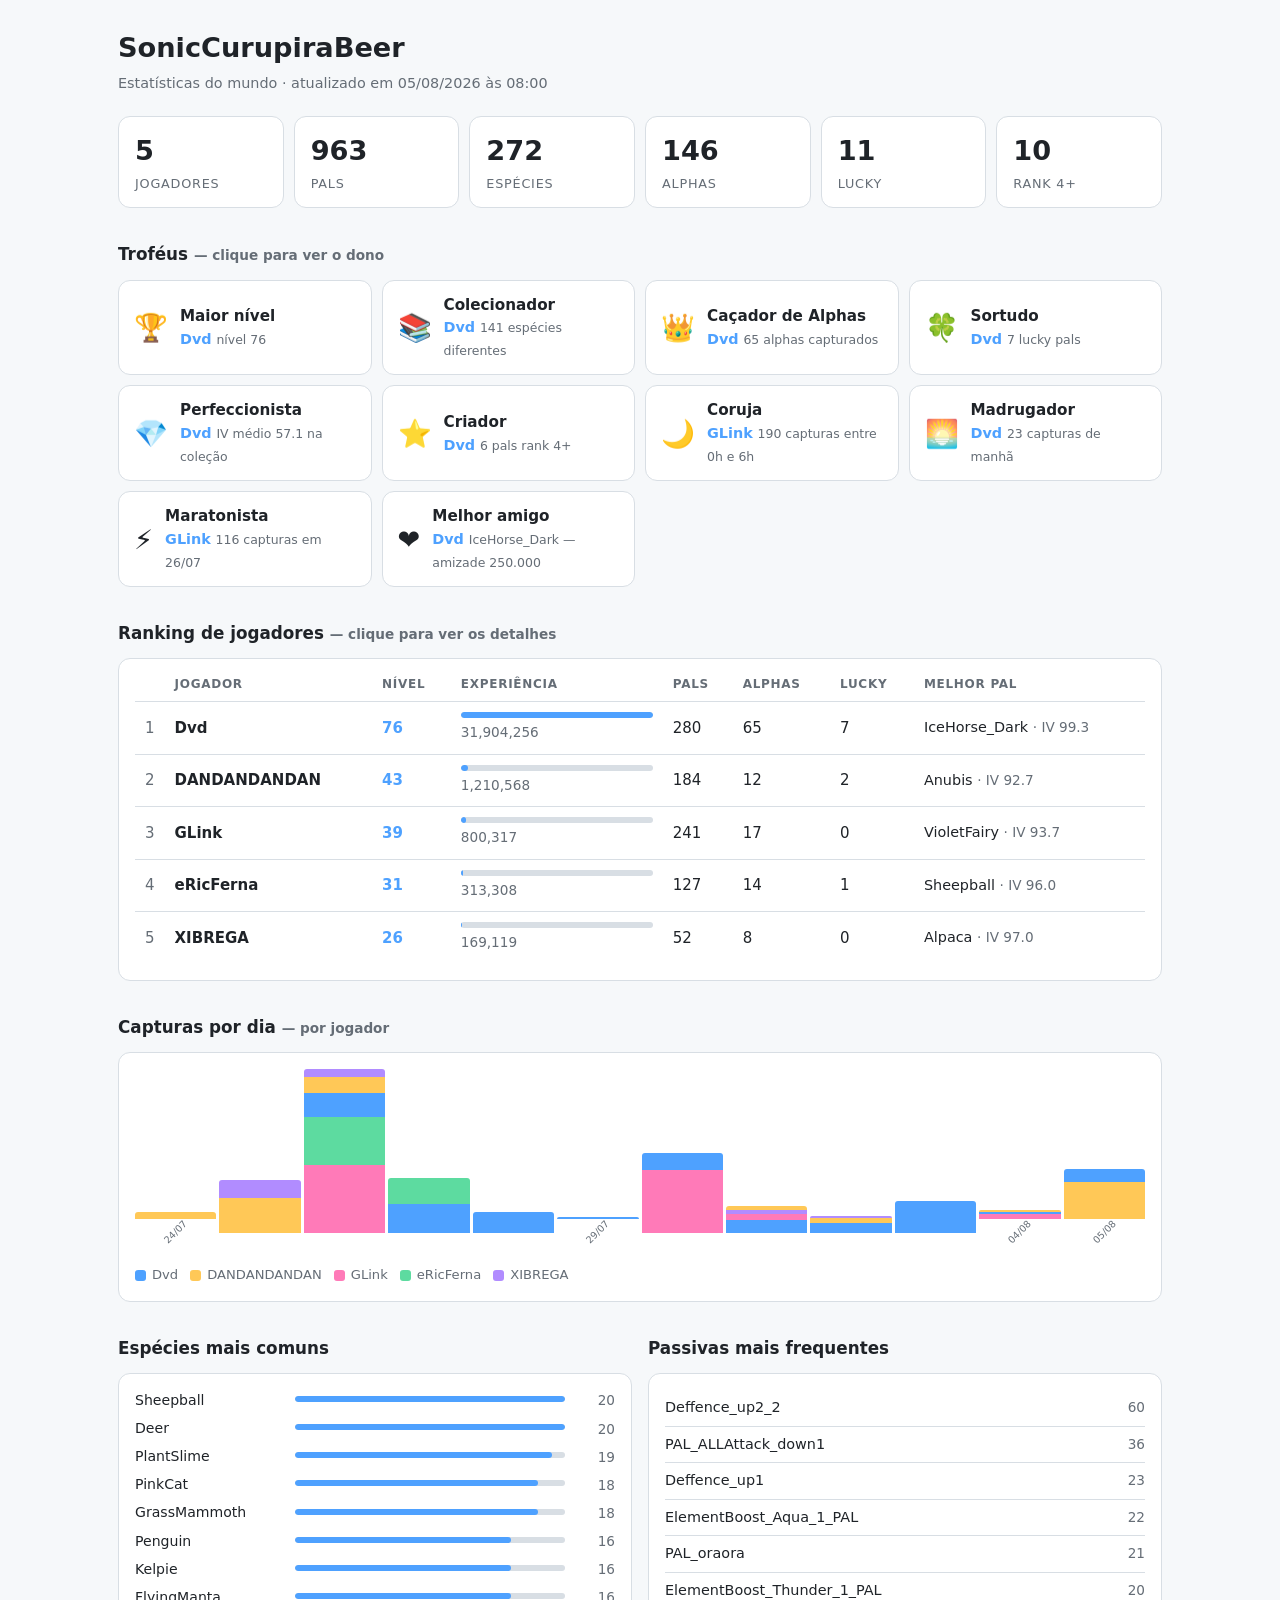
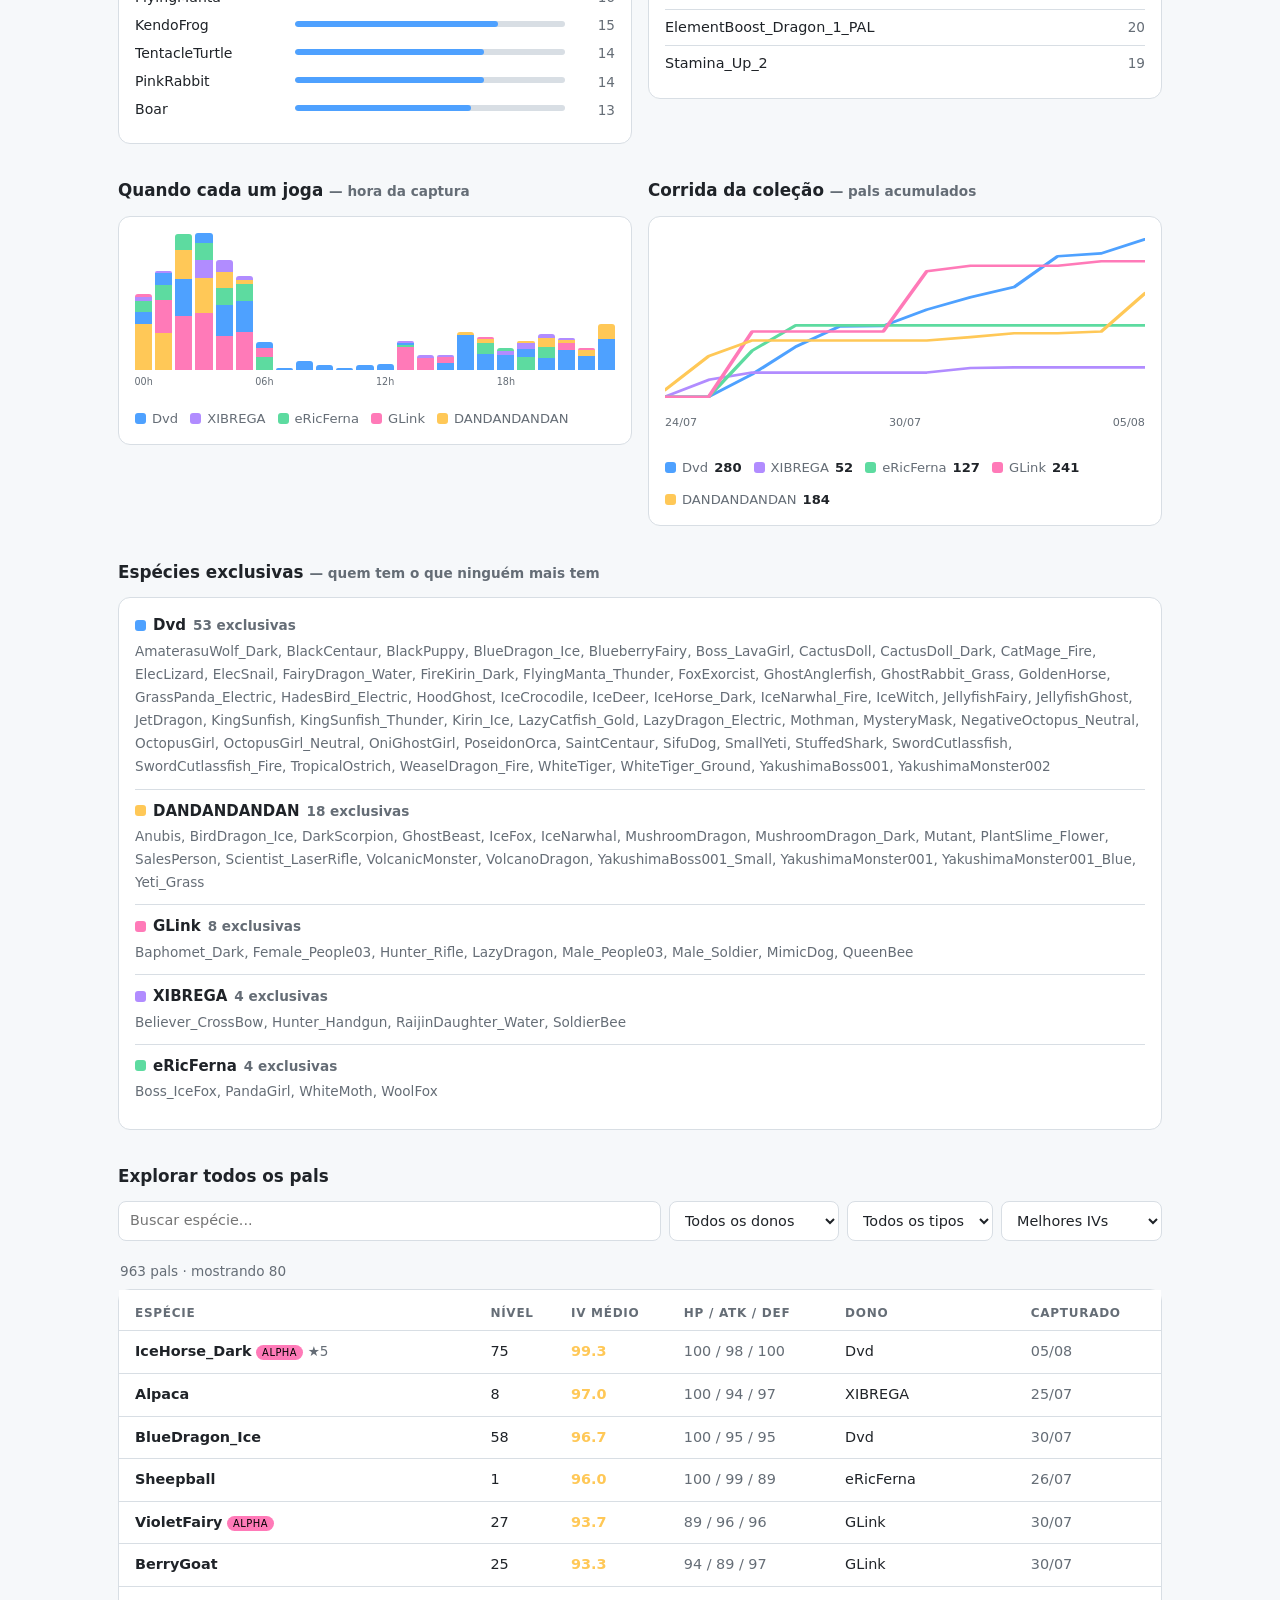
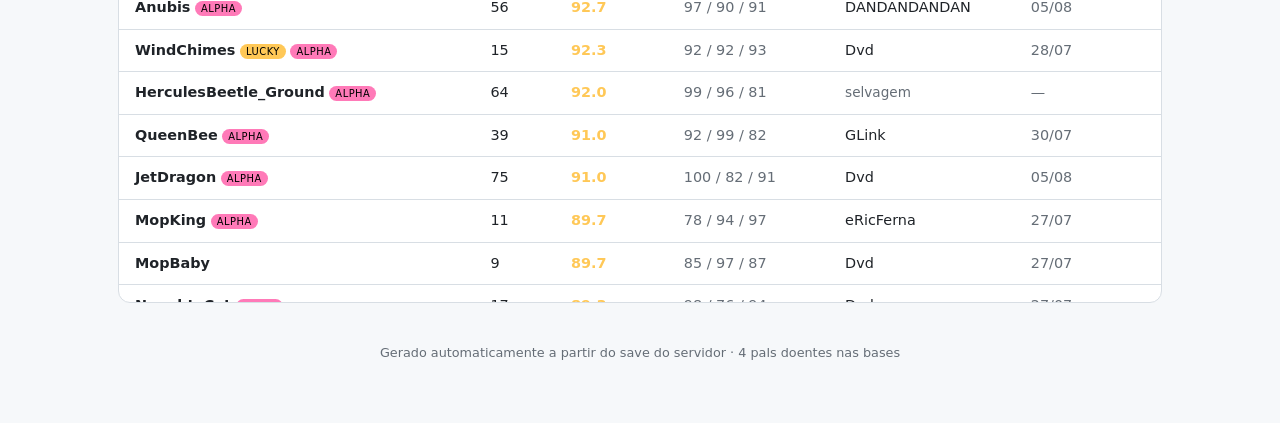
==== commit b6313680: "fix: tooltips dos graficos truncavam e eixos sem referencia Os graficos nao mostravam valor nenhum a" ====
--- a/docs/index.html
+++ b/docs/index.html
@@ -51,12 +51,25 @@
   .tempo { display:flex; align-items:flex-end; gap:3px; height:170px; }
   .dia { flex:1; display:flex; flex-direction:column; justify-content:flex-end;
     align-items:center; gap:6px; height:100%; min-width:0; }
+  /* tooltip proprio: o title nativo demora ~1s e nao aceita formatacao */
+  .tip { position:fixed; z-index:50; pointer-events:none; opacity:0;
+    transition:opacity .12s; background:var(--card); color:var(--tx);
+    border:1px solid var(--line); border-radius:9px; padding:8px 11px;
+    font-size:.82rem; line-height:1.5; box-shadow:0 6px 24px rgba(0,0,0,.35);
+    max-width:260px; }
+  .tip.on { opacity:1; }
+  .dia:focus, .hora:focus { outline:2px solid var(--ac); outline-offset:2px;
+    border-radius:4px; }
+  .dia:hover .pilha, .hora:hover .pilha { filter:brightness(1.25); }
+
   .pilha { width:100%; display:flex; flex-direction:column-reverse;
     justify-content:flex-start; flex:1; min-height:0; }
   .pilha i { width:100%; min-height:2px; display:block; }
   .pilha i:last-child { border-radius:3px 3px 0 0; }
   .dia span { font-size:.6rem; color:var(--dim); white-space:nowrap;
     transform:rotate(-45deg); }
+  .eixo { display:flex; justify-content:space-between; margin-top:6px;
+    font-size:.7rem; color:var(--dim); }
   .legenda { display:flex; flex-wrap:wrap; gap:12px; margin-top:26px;
     font-size:.82rem; color:var(--dim); }
   .leg { display:inline-flex; align-items:center; gap:6px; }
@@ -247,7 +260,7 @@
 
   <h2>Capturas por dia <span class="dim">— por jogador</span></h2>
   <div class="card">
-    <div class="tempo"><div class="dia" title="24/07 — 12 capturas (DANDANDANDAN: 12)"><div class="pilha"><i style="height:4.3%;background:#ffc857"></i></div><span>24/07</span></div><div class="dia" title="25/07 — 90 capturas (DANDANDANDAN: 60 · XIBREGA: 30)"><div class="pilha"><i style="height:21.5%;background:#ffc857"></i><i style="height:10.8%;background:#b18cff"></i></div><span>25/07</span></div><div class="dia" title="26/07 — 279 capturas (GLink: 116 · eRicFerna: 82 · Dvd: 40 · DANDANDANDAN: 28 · XIBREGA: 13)"><div class="pilha"><i style="height:41.6%;background:#ff7ab8"></i><i style="height:29.4%;background:#5ddba0"></i><i style="height:14.3%;background:#4ea1ff"></i><i style="height:10.0%;background:#ffc857"></i><i style="height:4.7%;background:#b18cff"></i></div><span>26/07</span></div><div class="dia" title="27/07 — 94 capturas (Dvd: 49 · eRicFerna: 45)"><div class="pilha"><i style="height:17.6%;background:#4ea1ff"></i><i style="height:16.1%;background:#5ddba0"></i></div><span>27/07</span></div><div class="dia" title="28/07 — 36 capturas (Dvd: 36)"><div class="pilha"><i style="height:12.9%;background:#4ea1ff"></i></div><span>28/07</span></div><div class="dia" title="29/07 — 1 capturas (Dvd: 1)"><div class="pilha"><i style="height:0.4%;background:#4ea1ff"></i></div><span>29/07</span></div><div class="dia" title="30/07 — 136 capturas (GLink: 107 · Dvd: 29)"><div class="pilha"><i style="height:38.4%;background:#ff7ab8"></i><i style="height:10.4%;background:#4ea1ff"></i></div><span>30/07</span></div><div class="dia" title="01/08 — 46 capturas (Dvd: 22 · GLink: 10 · XIBREGA: 8 · DANDANDANDAN: 6)"><div class="pilha"><i style="height:7.9%;background:#4ea1ff"></i><i style="height:3.6%;background:#ff7ab8"></i><i style="height:2.9%;background:#b18cff"></i><i style="height:2.2%;background:#ffc857"></i></div><span>01/08</span></div><div class="dia" title="02/08 — 26 capturas (Dvd: 18 · DANDANDANDAN: 7 · XIBREGA: 1)"><div class="pilha"><i style="height:6.5%;background:#4ea1ff"></i><i style="height:2.5%;background:#ffc857"></i><i style="height:0.4%;background:#b18cff"></i></div><span>02/08</span></div><div class="dia" title="03/08 — 55 capturas (Dvd: 55)"><div class="pilha"><i style="height:19.7%;background:#4ea1ff"></i></div><span>03/08</span></div><div class="dia" title="04/08 — 16 capturas (GLink: 8 · Dvd: 5 · DANDANDANDAN: 3)"><div class="pilha"><i style="height:2.9%;background:#ff7ab8"></i><i style="height:1.8%;background:#4ea1ff"></i><i style="height:1.1%;background:#ffc857"></i></div><span>04/08</span></div><div class="dia" title="05/08 — 93 capturas (DANDANDANDAN: 68 · Dvd: 25)"><div class="pilha"><i style="height:24.4%;background:#ffc857"></i><i style="height:9.0%;background:#4ea1ff"></i></div><span>05/08</span></div></div>
+    <div class="tempo"><div class="dia" tabindex="0" role="img" aria-label="24/07: 12 capturas" data-tip="<b>24/07</b> — 12 capturas<br><span style='color:#ffc857'>■</span> DANDANDANDAN: <b>12</b>"><div class="pilha"><i style="height:4.3%;background:#ffc857"></i></div><span>24/07</span></div><div class="dia" tabindex="0" role="img" aria-label="25/07: 90 capturas" data-tip="<b>25/07</b> — 90 capturas<br><span style='color:#ffc857'>■</span> DANDANDANDAN: <b>60</b><br><span style='color:#b18cff'>■</span> XIBREGA: <b>30</b>"><div class="pilha"><i style="height:21.5%;background:#ffc857"></i><i style="height:10.8%;background:#b18cff"></i></div><span></span></div><div class="dia" tabindex="0" role="img" aria-label="26/07: 279 capturas" data-tip="<b>26/07</b> — 279 capturas<br><span style='color:#ff7ab8'>■</span> GLink: <b>116</b><br><span style='color:#5ddba0'>■</span> eRicFerna: <b>82</b><br><span style='color:#4ea1ff'>■</span> Dvd: <b>40</b><br><span style='color:#ffc857'>■</span> DANDANDANDAN: <b>28</b><br><span style='color:#b18cff'>■</span> XIBREGA: <b>13</b>"><div class="pilha"><i style="height:41.6%;background:#ff7ab8"></i><i style="height:29.4%;background:#5ddba0"></i><i style="height:14.3%;background:#4ea1ff"></i><i style="height:10.0%;background:#ffc857"></i><i style="height:4.7%;background:#b18cff"></i></div><span></span></div><div class="dia" tabindex="0" role="img" aria-label="27/07: 94 capturas" data-tip="<b>27/07</b> — 94 capturas<br><span style='color:#4ea1ff'>■</span> Dvd: <b>49</b><br><span style='color:#5ddba0'>■</span> eRicFerna: <b>45</b>"><div class="pilha"><i style="height:17.6%;background:#4ea1ff"></i><i style="height:16.1%;background:#5ddba0"></i></div><span></span></div><div class="dia" tabindex="0" role="img" aria-label="28/07: 36 capturas" data-tip="<b>28/07</b> — 36 capturas<br><span style='color:#4ea1ff'>■</span> Dvd: <b>36</b>"><div class="pilha"><i style="height:12.9%;background:#4ea1ff"></i></div><span></span></div><div class="dia" tabindex="0" role="img" aria-label="29/07: 1 capturas" data-tip="<b>29/07</b> — 1 capturas<br><span style='color:#4ea1ff'>■</span> Dvd: <b>1</b>"><div class="pilha"><i style="height:0.4%;background:#4ea1ff"></i></div><span>29/07</span></div><div class="dia" tabindex="0" role="img" aria-label="30/07: 136 capturas" data-tip="<b>30/07</b> — 136 capturas<br><span style='color:#ff7ab8'>■</span> GLink: <b>107</b><br><span style='color:#4ea1ff'>■</span> Dvd: <b>29</b>"><div class="pilha"><i style="height:38.4%;background:#ff7ab8"></i><i style="height:10.4%;background:#4ea1ff"></i></div><span></span></div><div class="dia" tabindex="0" role="img" aria-label="01/08: 46 capturas" data-tip="<b>01/08</b> — 46 capturas<br><span style='color:#4ea1ff'>■</span> Dvd: <b>22</b><br><span style='color:#ff7ab8'>■</span> GLink: <b>10</b><br><span style='color:#b18cff'>■</span> XIBREGA: <b>8</b><br><span style='color:#ffc857'>■</span> DANDANDANDAN: <b>6</b>"><div class="pilha"><i style="height:7.9%;background:#4ea1ff"></i><i style="height:3.6%;background:#ff7ab8"></i><i style="height:2.9%;background:#b18cff"></i><i style="height:2.2%;background:#ffc857"></i></div><span></span></div><div class="dia" tabindex="0" role="img" aria-label="02/08: 26 capturas" data-tip="<b>02/08</b> — 26 capturas<br><span style='color:#4ea1ff'>■</span> Dvd: <b>18</b><br><span style='color:#ffc857'>■</span> DANDANDANDAN: <b>7</b><br><span style='color:#b18cff'>■</span> XIBREGA: <b>1</b>"><div class="pilha"><i style="height:6.5%;background:#4ea1ff"></i><i style="height:2.5%;background:#ffc857"></i><i style="height:0.4%;background:#b18cff"></i></div><span></span></div><div class="dia" tabindex="0" role="img" aria-label="03/08: 55 capturas" data-tip="<b>03/08</b> — 55 capturas<br><span style='color:#4ea1ff'>■</span> Dvd: <b>55</b>"><div class="pilha"><i style="height:19.7%;background:#4ea1ff"></i></div><span></span></div><div class="dia" tabindex="0" role="img" aria-label="04/08: 16 capturas" data-tip="<b>04/08</b> — 16 capturas<br><span style='color:#ff7ab8'>■</span> GLink: <b>8</b><br><span style='color:#4ea1ff'>■</span> Dvd: <b>5</b><br><span style='color:#ffc857'>■</span> DANDANDANDAN: <b>3</b>"><div class="pilha"><i style="height:2.9%;background:#ff7ab8"></i><i style="height:1.8%;background:#4ea1ff"></i><i style="height:1.1%;background:#ffc857"></i></div><span>04/08</span></div><div class="dia" tabindex="0" role="img" aria-label="05/08: 93 capturas" data-tip="<b>05/08</b> — 93 capturas<br><span style='color:#ffc857'>■</span> DANDANDANDAN: <b>68</b><br><span style='color:#4ea1ff'>■</span> Dvd: <b>25</b>"><div class="pilha"><i style="height:24.4%;background:#ffc857"></i><i style="height:9.0%;background:#4ea1ff"></i></div><span>05/08</span></div></div>
     <div class="legenda"><span class="leg"><i style="background:#4ea1ff"></i>Dvd</span><span class="leg"><i style="background:#ffc857"></i>DANDANDANDAN</span><span class="leg"><i style="background:#ff7ab8"></i>GLink</span><span class="leg"><i style="background:#5ddba0"></i>eRicFerna</span><span class="leg"><i style="background:#b18cff"></i>XIBREGA</span></div>
   </div>
 
@@ -330,6 +343,37 @@
 const CORES = {"Dvd": "#4ea1ff", "DANDANDANDAN": "#ffc857", "GLink": "#ff7ab8", "eRicFerna": "#5ddba0", "XIBREGA": "#b18cff", "selvagem": "#6b7684"};
 const corDe = n => CORES[n] || '#6b7684';
 
+// ---- tooltip dos graficos ----
+// Um unico elemento reaproveitado por todas as barras: delegacao de evento em
+// vez de um listener por coluna. Segue o mouse e tambem responde ao teclado.
+const tip = Object.assign(document.createElement('div'), { className: 'tip' });
+document.body.appendChild(tip);
+
+function mostrarTip(alvo, x, y) {
+  tip.innerHTML = alvo.dataset.tip;
+  tip.classList.add('on');
+  const r = tip.getBoundingClientRect();
+  // Vira o lado quando encostaria na borda da janela.
+  const px = Math.min(Math.max(8, x + 14), innerWidth - r.width - 8);
+  const py = y - r.height - 14 < 8 ? y + 20 : y - r.height - 14;
+  tip.style.left = px + 'px';
+  tip.style.top = py + 'px';
+}
+const esconderTip = () => tip.classList.remove('on');
+
+document.addEventListener('mousemove', e => {
+  const alvo = e.target.closest('[data-tip]');
+  if (alvo) mostrarTip(alvo, e.clientX, e.clientY); else esconderTip();
+});
+document.addEventListener('focusin', e => {
+  const alvo = e.target.closest('[data-tip]');
+  if (!alvo) return esconderTip();
+  const r = alvo.getBoundingClientRect();
+  mostrarTip(alvo, r.left + r.width / 2, r.top);
+});
+document.addEventListener('focusout', esconderTip);
+addEventListener('scroll', esconderTip, { passive: true });
+
 // ---- explorador com rolagem infinita ----
 // Os filtros sempre percorrem D.pals inteiro; a rolagem so controla quanto ja
 // foi desenhado. Nada de polling: um IntersectionObserver avisa quando chegar
@@ -413,12 +457,17 @@
   const pico = Math.max(...Array.from({length: 24}, (_, h) => totalHora(h)), 1);
 
   $('horas').innerHTML = Array.from({length: 24}, (_, h) => {
-    const det = donos.filter(n => porHora[n][h]).map(n => `${esc(n)}: ${porHora[n][h]}`).join(' · ');
-    const segs = donos.filter(n => porHora[n][h]).map(n =>
+    const ativos = donos.filter(n => porHora[n][h]).sort((a, b) => porHora[b][h] - porHora[a][h]);
+    const det = ativos.map(n =>
+      `<span style='color:${corDe(n)}'>■</span> ${esc(n)}: <b>${porHora[n][h]}</b>`).join('<br>');
+    const segs = ativos.map(n =>
       `<i style="height:${porHora[n][h] / pico * 100}%;background:${corDe(n)}"></i>`).join('');
-    return `<div class="hora" title="${String(h).padStart(2,'0')}h — ${totalHora(h)} capturas${det ? ' (' + det + ')' : ''}">
+    const hh = String(h).padStart(2, '0');
+    return `<div class="hora" tabindex="0" role="img"
+        aria-label="${hh} horas: ${totalHora(h)} capturas"
+        data-tip="<b>${hh}h às ${String((h+1)%24).padStart(2,'0')}h</b> — ${totalHora(h)} capturas${det ? '<br>' + det : ''}">
       <div class="pilha">${segs}</div>
-      <span>${h % 3 === 0 ? String(h).padStart(2,'0') : ''}</span></div>`;
+      <span>${h % 6 === 0 ? hh + 'h' : ''}</span></div>`;
   }).join('');
 
   $('leg-horas').innerHTML = donos.map(n =>
@@ -445,18 +494,32 @@
   const linhas = donos.map(n =>
     `<polyline fill="none" stroke="${corDe(n)}" stroke-width="2.5"
       stroke-linejoin="round" stroke-linecap="round"
-      points="${serie[n].map((v, i) => `${x(i).toFixed(1)},${y(v).toFixed(1)}`).join(' ')}">
-      <title>${esc(n)}: ${serie[n][dias.length - 1]} pals</title></polyline>`).join('');
+      points="${serie[n].map((v, i) => `${x(i).toFixed(1)},${y(v).toFixed(1)}`).join(' ')}"/>`).join('');
+
+  // Faixas invisiveis por dia: dao um alvo de mouse largo o suficiente, que a
+  // linha sozinha (2.5px) nao daria.
+  const fatias = dias.map((d, i) => {
+    const larg = W / dias.length;
+    const det = donos.map(n => ({ n, v: serie[n][i] }))
+      .sort((a, b) => b.v - a.v)
+      .map(o => `<span style='color:${corDe(o.n)}'>■</span> ${esc(o.n)}: <b>${o.v}</b>`)
+      .join('<br>');
+    return `<rect x="${(i * larg).toFixed(1)}" y="-6" width="${larg.toFixed(1)}" height="${H + 12}"
+      fill="transparent" data-tip="<b>${d.split('-').reverse().slice(0,2).join('/')}</b><br>${det}"/>`;
+  }).join('');
+
+  const meio = dias[Math.floor(dias.length / 2)];
+  const rotulo = s => s.split('-').reverse().slice(0, 2).join('/');
 
   $('corrida').innerHTML = `
     <svg viewBox="0 -6 ${W} ${H + 12}" preserveAspectRatio="none"
          style="width:100%;height:170px" role="img"
-         aria-label="Pals acumulados por jogador ao longo do tempo">${linhas}</svg>
+         aria-label="Pals acumulados por jogador ao longo do tempo">${linhas}${fatias}</svg>
+    <div class="eixo"><span>${rotulo(dias[0])}</span><span>${rotulo(meio)}</span>
+      <span>${rotulo(dias[dias.length - 1])}</span></div>
     <div class="legenda">${donos.map(n =>
       `<span class="leg"><i style="background:${corDe(n)}"></i>${esc(n)}
-       <b style="color:var(--tx)">${serie[n][dias.length - 1]}</b></span>`).join('')}</div>
-    <div class="dim" style="margin-top:4px">${dias[0].split('-').reverse().slice(0,2).join('/')}
-      até ${dias[dias.length-1].split('-').reverse().slice(0,2).join('/')}</div>`;
+       <b style="color:var(--tx)">${serie[n][dias.length - 1]}</b></span>`).join('')}</div>`;
 })();
 
 // ---- trofeus ----
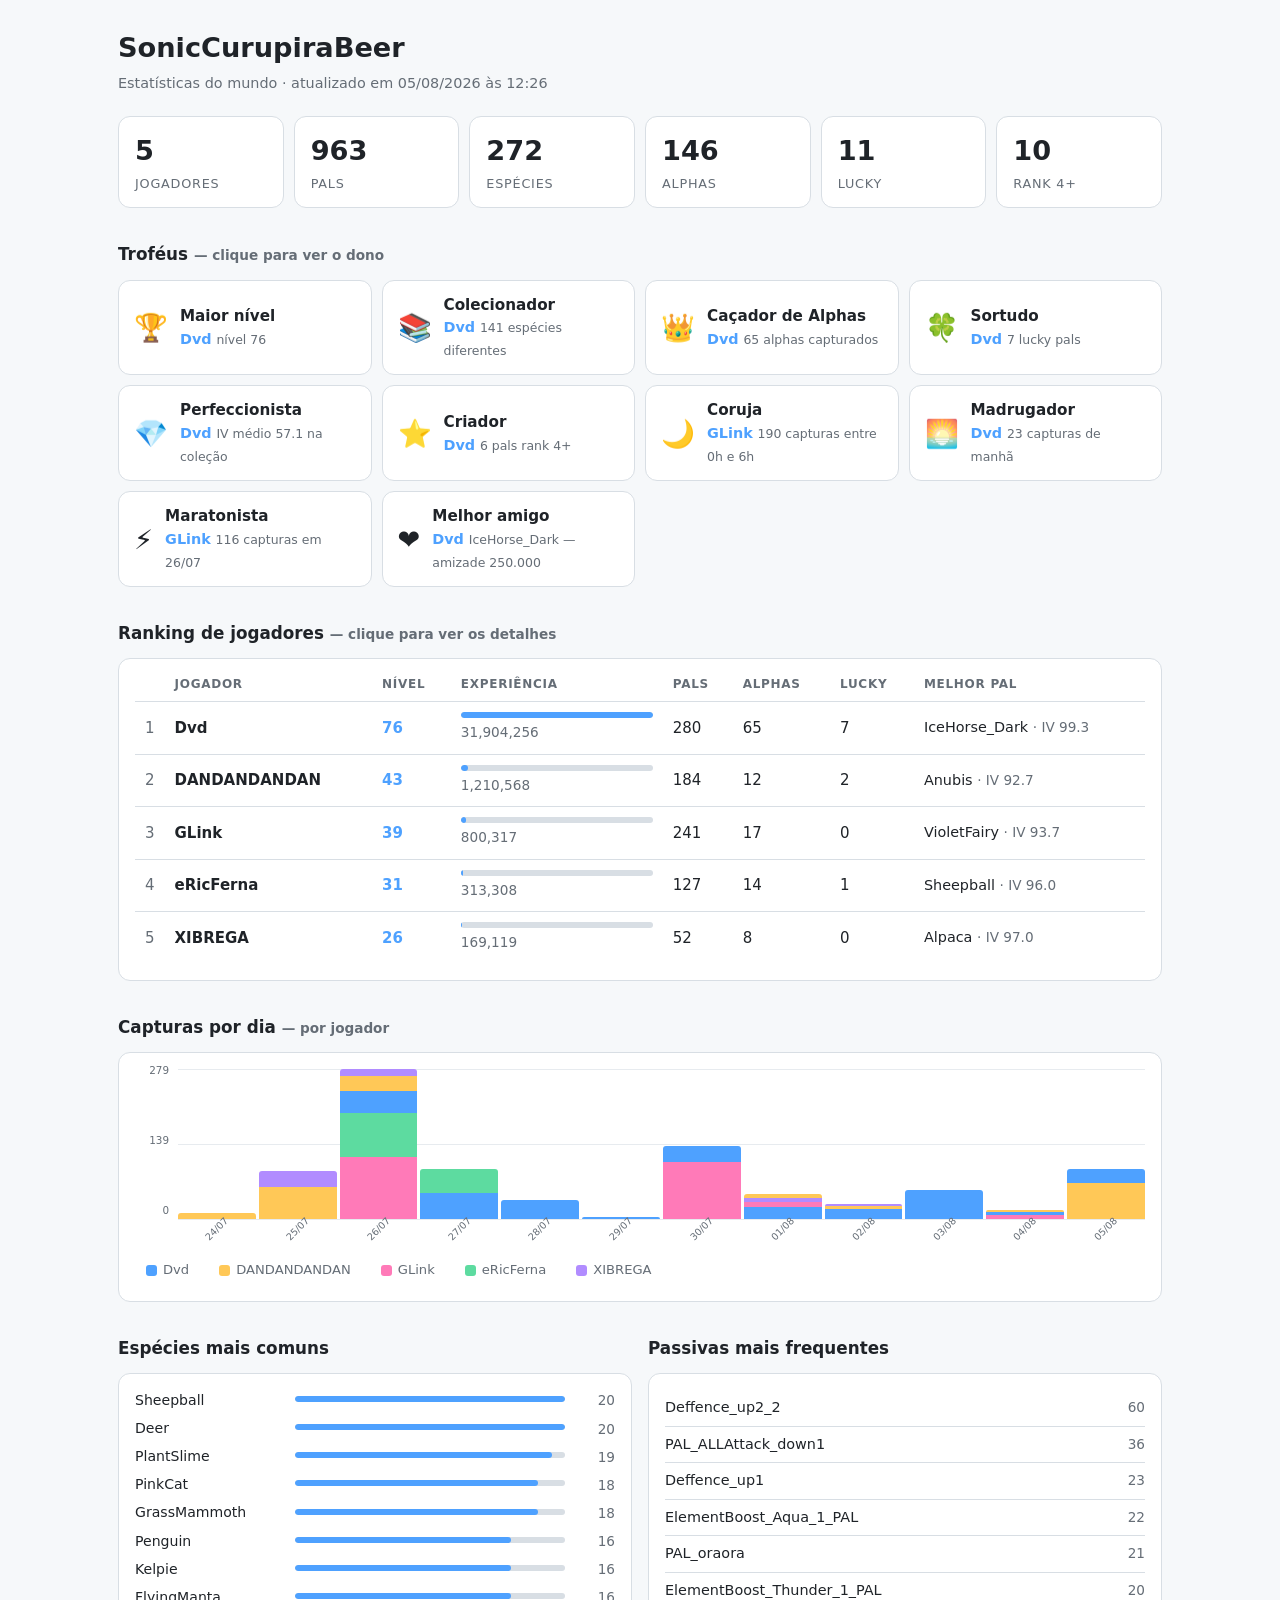
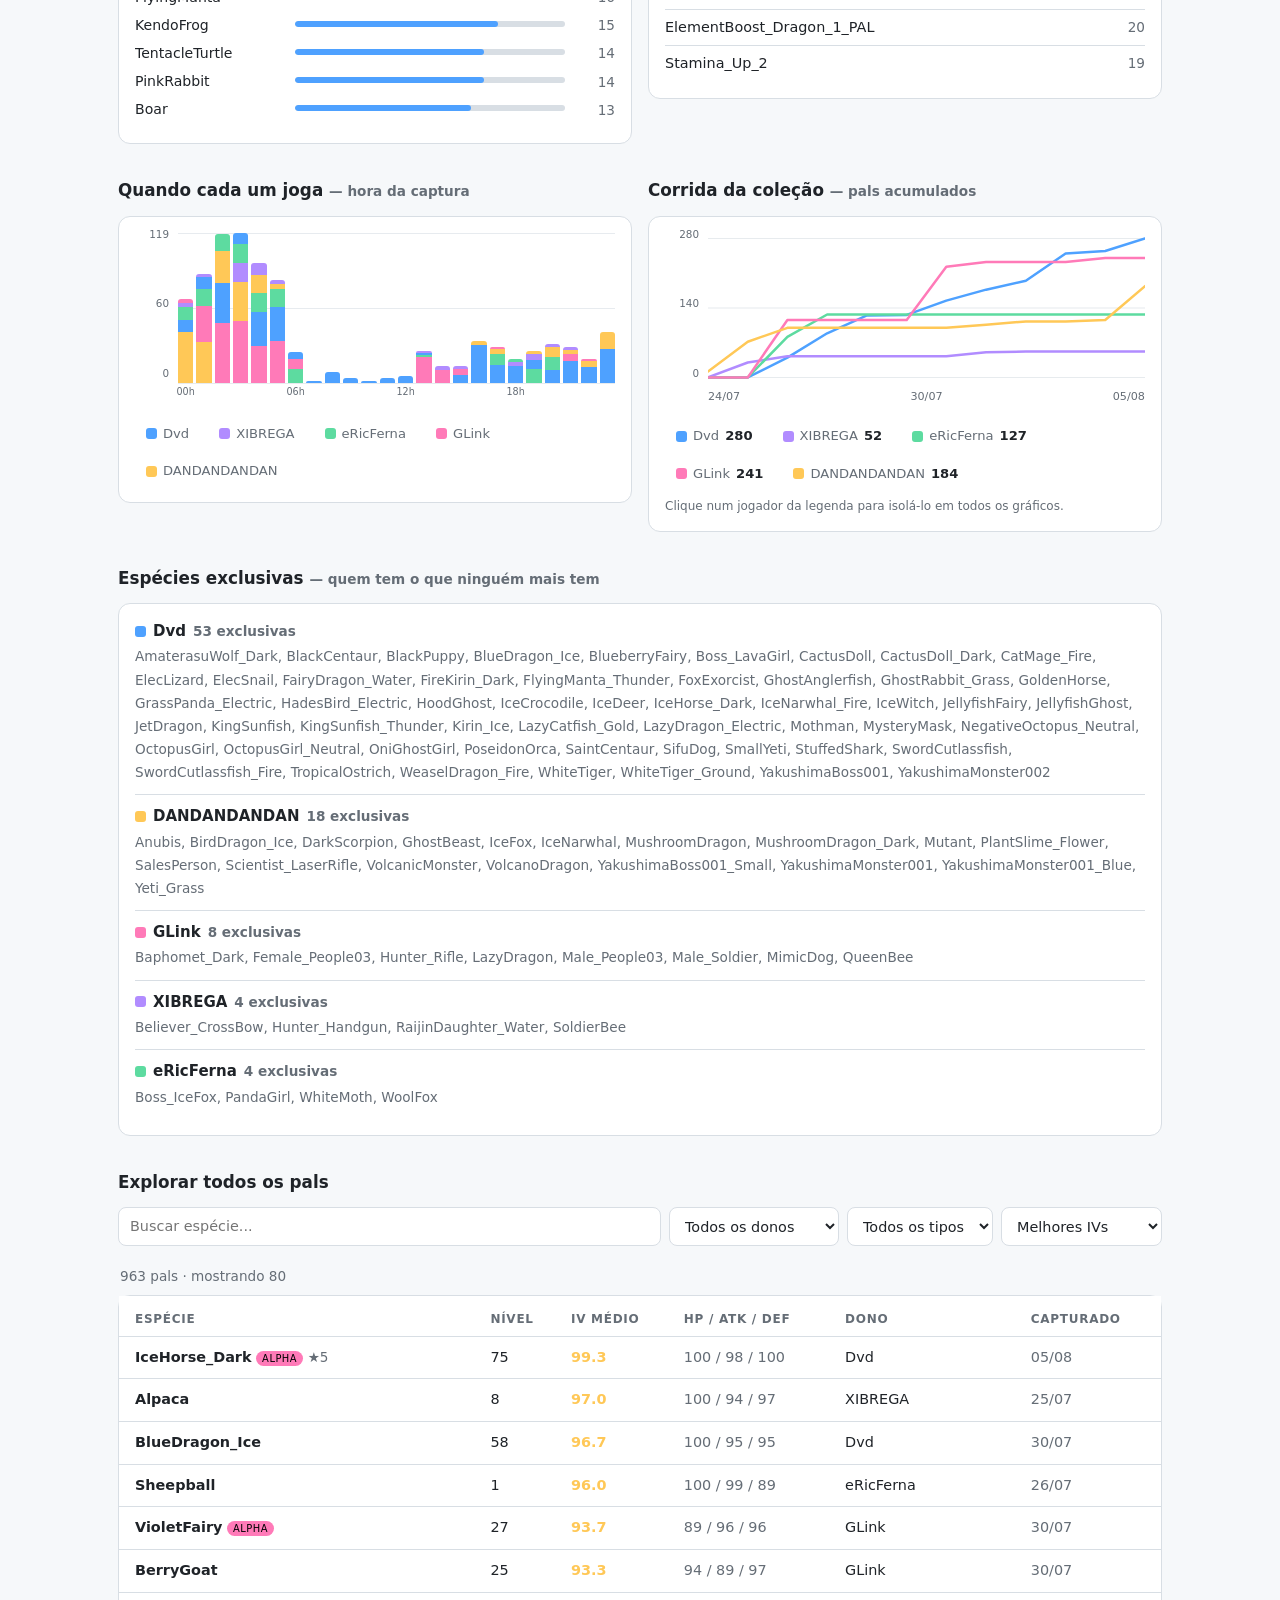
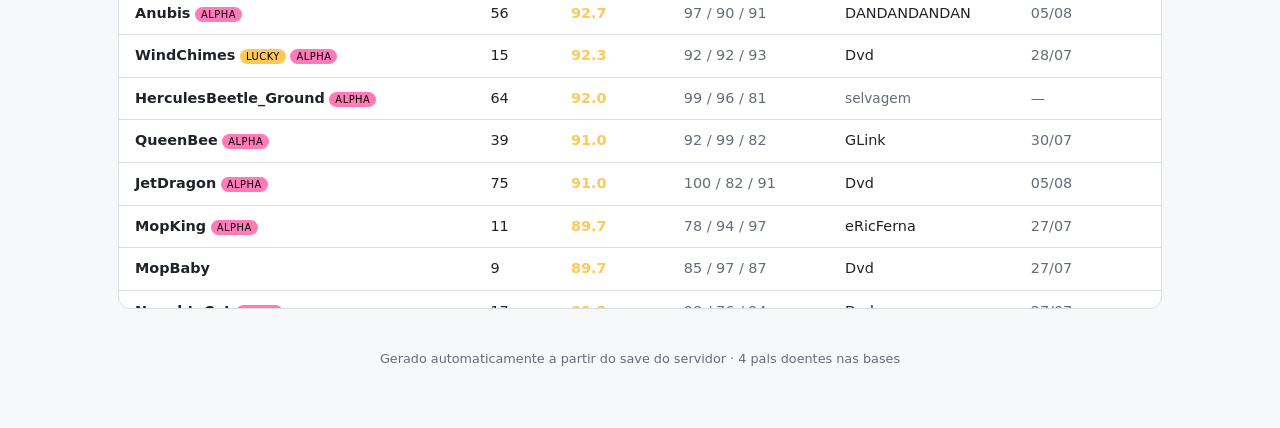
==== commit eafa3f40: "feat: eixo Y nos graficos e foco por jogador Nenhum grafico tinha eixo Y - dava para comparar as bar" ====
--- a/docs/index.html
+++ b/docs/index.html
@@ -48,9 +48,24 @@
   .mini i { display:block; height:100%; background:var(--ac); border-radius:99px; }
   .dim { color:var(--dim); font-size:.85rem; }
   .melhor { font-size:.9rem; }
-  .tempo { display:flex; align-items:flex-end; gap:3px; height:170px; }
+  /* Estrutura comum dos graficos de barra: coluna de valores + area plotada.
+     A area tem altura fixa para as linhas de grade baterem com as marcas. */
+  .grafico { display:flex; gap:9px; }
+  .eixo-y { flex:none; width:34px; height:150px; display:flex;
+    flex-direction:column; justify-content:space-between; text-align:right;
+    font-size:.65rem; color:var(--dim); }
+  .eixo-y span { line-height:1; transform:translateY(-.35em); }
+  .area { flex:1; min-width:0; position:relative; }
+  .grade { position:absolute; left:0; right:0; top:0; height:150px;
+    pointer-events:none; }
+  .grade i { position:absolute; left:0; right:0; height:1px;
+    background:var(--line); opacity:.6; }
+
+  .tempo { display:flex; align-items:flex-end; gap:3px; height:170px;
+    position:relative; }
   .dia { flex:1; display:flex; flex-direction:column; justify-content:flex-end;
-    align-items:center; gap:6px; height:100%; min-width:0; }
+    align-items:center; height:100%; min-width:0; }
+  .dia > span { height:20px; flex:none; display:flex; align-items:center; }
   /* tooltip proprio: o title nativo demora ~1s e nao aceita formatacao */
   .tip { position:fixed; z-index:50; pointer-events:none; opacity:0;
     transition:opacity .12s; background:var(--card); color:var(--tx);
@@ -70,10 +85,20 @@
     transform:rotate(-45deg); }
   .eixo { display:flex; justify-content:space-between; margin-top:6px;
     font-size:.7rem; color:var(--dim); }
-  .legenda { display:flex; flex-wrap:wrap; gap:12px; margin-top:26px;
+  .legenda { display:flex; flex-wrap:wrap; gap:8px; margin-top:16px;
     font-size:.82rem; color:var(--dim); }
-  .leg { display:inline-flex; align-items:center; gap:6px; }
-  .leg i { width:11px; height:11px; border-radius:3px; display:inline-block; }
+  .leg { display:inline-flex; align-items:center; gap:6px; background:none;
+    border:1px solid transparent; border-radius:99px; padding:4px 10px;
+    font:inherit; font-size:.82rem; color:var(--dim); cursor:pointer;
+    transition:opacity .15s, border-color .15s; }
+  .leg:hover { border-color:var(--line); color:var(--tx); }
+  .leg.ativo { border-color:var(--ac); color:var(--tx); }
+  .leg.apagado { opacity:.35; }
+  .leg i { width:11px; height:11px; border-radius:3px; display:inline-block;
+    flex:none; }
+  /* Foco: o que nao e do jogador escolhido desbota, sem sumir do grafico. */
+  [data-j] { transition:opacity .18s; }
+  .dica-foco { font-size:.75rem; color:var(--dim); margin-top:8px; }
   .linha { display:grid; grid-template-columns:150px 1fr 40px; gap:10px;
     align-items:center; margin-bottom:7px; }
   .rot { font-size:.88rem; overflow:hidden; text-overflow:ellipsis; white-space:nowrap; }
@@ -155,10 +180,12 @@
   .trofeu .det { color:var(--dim); font-size:.78rem; }
 
   /* atividade por hora */
-  .horas { display:flex; align-items:flex-end; gap:3px; height:150px; }
+  .horas { display:flex; align-items:flex-end; gap:3px; height:170px;
+    position:relative; }
   .hora { flex:1; display:flex; flex-direction:column; justify-content:flex-end;
-    align-items:center; gap:5px; height:100%; min-width:0; }
-  .hora span { font-size:.6rem; color:var(--dim); height:.8em; }
+    align-items:center; height:100%; min-width:0; }
+  .hora > span { font-size:.6rem; color:var(--dim); height:20px; flex:none;
+    display:flex; align-items:center; }
 
   /* especies exclusivas */
   .excl { padding:10px 0; border-top:1px solid var(--line); }
@@ -172,7 +199,7 @@
 <body>
 <div class="wrap">
   <h1>SonicCurupiraBeer</h1>
-  <div class="sub">Estatísticas do mundo · atualizado em 05/08/2026 às 08:00</div>
+  <div class="sub">Estatísticas do mundo · atualizado em 05/08/2026 às 12:26</div>
 
   <div id="live" class="live" aria-live="polite"></div>
 
@@ -260,8 +287,14 @@
 
   <h2>Capturas por dia <span class="dim">— por jogador</span></h2>
   <div class="card">
-    <div class="tempo"><div class="dia" tabindex="0" role="img" aria-label="24/07: 12 capturas" data-tip="<b>24/07</b> — 12 capturas<br><span style='color:#ffc857'>■</span> DANDANDANDAN: <b>12</b>"><div class="pilha"><i style="height:4.3%;background:#ffc857"></i></div><span>24/07</span></div><div class="dia" tabindex="0" role="img" aria-label="25/07: 90 capturas" data-tip="<b>25/07</b> — 90 capturas<br><span style='color:#ffc857'>■</span> DANDANDANDAN: <b>60</b><br><span style='color:#b18cff'>■</span> XIBREGA: <b>30</b>"><div class="pilha"><i style="height:21.5%;background:#ffc857"></i><i style="height:10.8%;background:#b18cff"></i></div><span></span></div><div class="dia" tabindex="0" role="img" aria-label="26/07: 279 capturas" data-tip="<b>26/07</b> — 279 capturas<br><span style='color:#ff7ab8'>■</span> GLink: <b>116</b><br><span style='color:#5ddba0'>■</span> eRicFerna: <b>82</b><br><span style='color:#4ea1ff'>■</span> Dvd: <b>40</b><br><span style='color:#ffc857'>■</span> DANDANDANDAN: <b>28</b><br><span style='color:#b18cff'>■</span> XIBREGA: <b>13</b>"><div class="pilha"><i style="height:41.6%;background:#ff7ab8"></i><i style="height:29.4%;background:#5ddba0"></i><i style="height:14.3%;background:#4ea1ff"></i><i style="height:10.0%;background:#ffc857"></i><i style="height:4.7%;background:#b18cff"></i></div><span></span></div><div class="dia" tabindex="0" role="img" aria-label="27/07: 94 capturas" data-tip="<b>27/07</b> — 94 capturas<br><span style='color:#4ea1ff'>■</span> Dvd: <b>49</b><br><span style='color:#5ddba0'>■</span> eRicFerna: <b>45</b>"><div class="pilha"><i style="height:17.6%;background:#4ea1ff"></i><i style="height:16.1%;background:#5ddba0"></i></div><span></span></div><div class="dia" tabindex="0" role="img" aria-label="28/07: 36 capturas" data-tip="<b>28/07</b> — 36 capturas<br><span style='color:#4ea1ff'>■</span> Dvd: <b>36</b>"><div class="pilha"><i style="height:12.9%;background:#4ea1ff"></i></div><span></span></div><div class="dia" tabindex="0" role="img" aria-label="29/07: 1 capturas" data-tip="<b>29/07</b> — 1 capturas<br><span style='color:#4ea1ff'>■</span> Dvd: <b>1</b>"><div class="pilha"><i style="height:0.4%;background:#4ea1ff"></i></div><span>29/07</span></div><div class="dia" tabindex="0" role="img" aria-label="30/07: 136 capturas" data-tip="<b>30/07</b> — 136 capturas<br><span style='color:#ff7ab8'>■</span> GLink: <b>107</b><br><span style='color:#4ea1ff'>■</span> Dvd: <b>29</b>"><div class="pilha"><i style="height:38.4%;background:#ff7ab8"></i><i style="height:10.4%;background:#4ea1ff"></i></div><span></span></div><div class="dia" tabindex="0" role="img" aria-label="01/08: 46 capturas" data-tip="<b>01/08</b> — 46 capturas<br><span style='color:#4ea1ff'>■</span> Dvd: <b>22</b><br><span style='color:#ff7ab8'>■</span> GLink: <b>10</b><br><span style='color:#b18cff'>■</span> XIBREGA: <b>8</b><br><span style='color:#ffc857'>■</span> DANDANDANDAN: <b>6</b>"><div class="pilha"><i style="height:7.9%;background:#4ea1ff"></i><i style="height:3.6%;background:#ff7ab8"></i><i style="height:2.9%;background:#b18cff"></i><i style="height:2.2%;background:#ffc857"></i></div><span></span></div><div class="dia" tabindex="0" role="img" aria-label="02/08: 26 capturas" data-tip="<b>02/08</b> — 26 capturas<br><span style='color:#4ea1ff'>■</span> Dvd: <b>18</b><br><span style='color:#ffc857'>■</span> DANDANDANDAN: <b>7</b><br><span style='color:#b18cff'>■</span> XIBREGA: <b>1</b>"><div class="pilha"><i style="height:6.5%;background:#4ea1ff"></i><i style="height:2.5%;background:#ffc857"></i><i style="height:0.4%;background:#b18cff"></i></div><span></span></div><div class="dia" tabindex="0" role="img" aria-label="03/08: 55 capturas" data-tip="<b>03/08</b> — 55 capturas<br><span style='color:#4ea1ff'>■</span> Dvd: <b>55</b>"><div class="pilha"><i style="height:19.7%;background:#4ea1ff"></i></div><span></span></div><div class="dia" tabindex="0" role="img" aria-label="04/08: 16 capturas" data-tip="<b>04/08</b> — 16 capturas<br><span style='color:#ff7ab8'>■</span> GLink: <b>8</b><br><span style='color:#4ea1ff'>■</span> Dvd: <b>5</b><br><span style='color:#ffc857'>■</span> DANDANDANDAN: <b>3</b>"><div class="pilha"><i style="height:2.9%;background:#ff7ab8"></i><i style="height:1.8%;background:#4ea1ff"></i><i style="height:1.1%;background:#ffc857"></i></div><span>04/08</span></div><div class="dia" tabindex="0" role="img" aria-label="05/08: 93 capturas" data-tip="<b>05/08</b> — 93 capturas<br><span style='color:#ffc857'>■</span> DANDANDANDAN: <b>68</b><br><span style='color:#4ea1ff'>■</span> Dvd: <b>25</b>"><div class="pilha"><i style="height:24.4%;background:#ffc857"></i><i style="height:9.0%;background:#4ea1ff"></i></div><span>05/08</span></div></div>
-    <div class="legenda"><span class="leg"><i style="background:#4ea1ff"></i>Dvd</span><span class="leg"><i style="background:#ffc857"></i>DANDANDANDAN</span><span class="leg"><i style="background:#ff7ab8"></i>GLink</span><span class="leg"><i style="background:#5ddba0"></i>eRicFerna</span><span class="leg"><i style="background:#b18cff"></i>XIBREGA</span></div>
+    <div class="grafico">
+      <div class="eixo-y"><span>279</span><span>139</span><span>0</span></div>
+      <div class="area">
+        <div class="grade"><i style="top:0"></i><i style="top:50%"></i><i style="top:100%"></i></div>
+        <div class="tempo"><div class="dia" tabindex="0" role="img" aria-label="24/07: 12 capturas" data-tip="<b>24/07</b> — 12 capturas<br><span style='color:#ffc857'>■</span> DANDANDANDAN: <b>12</b>"><div class="pilha"><i data-j="DANDANDANDAN" style="height:4.3%;background:#ffc857"></i></div><span>24/07</span></div><div class="dia" tabindex="0" role="img" aria-label="25/07: 90 capturas" data-tip="<b>25/07</b> — 90 capturas<br><span style='color:#ffc857'>■</span> DANDANDANDAN: <b>60</b><br><span style='color:#b18cff'>■</span> XIBREGA: <b>30</b>"><div class="pilha"><i data-j="DANDANDANDAN" style="height:21.5%;background:#ffc857"></i><i data-j="XIBREGA" style="height:10.8%;background:#b18cff"></i></div><span>25/07</span></div><div class="dia" tabindex="0" role="img" aria-label="26/07: 279 capturas" data-tip="<b>26/07</b> — 279 capturas<br><span style='color:#ff7ab8'>■</span> GLink: <b>116</b><br><span style='color:#5ddba0'>■</span> eRicFerna: <b>82</b><br><span style='color:#4ea1ff'>■</span> Dvd: <b>40</b><br><span style='color:#ffc857'>■</span> DANDANDANDAN: <b>28</b><br><span style='color:#b18cff'>■</span> XIBREGA: <b>13</b>"><div class="pilha"><i data-j="GLink" style="height:41.6%;background:#ff7ab8"></i><i data-j="eRicFerna" style="height:29.4%;background:#5ddba0"></i><i data-j="Dvd" style="height:14.3%;background:#4ea1ff"></i><i data-j="DANDANDANDAN" style="height:10.0%;background:#ffc857"></i><i data-j="XIBREGA" style="height:4.7%;background:#b18cff"></i></div><span>26/07</span></div><div class="dia" tabindex="0" role="img" aria-label="27/07: 94 capturas" data-tip="<b>27/07</b> — 94 capturas<br><span style='color:#4ea1ff'>■</span> Dvd: <b>49</b><br><span style='color:#5ddba0'>■</span> eRicFerna: <b>45</b>"><div class="pilha"><i data-j="Dvd" style="height:17.6%;background:#4ea1ff"></i><i data-j="eRicFerna" style="height:16.1%;background:#5ddba0"></i></div><span>27/07</span></div><div class="dia" tabindex="0" role="img" aria-label="28/07: 36 capturas" data-tip="<b>28/07</b> — 36 capturas<br><span style='color:#4ea1ff'>■</span> Dvd: <b>36</b>"><div class="pilha"><i data-j="Dvd" style="height:12.9%;background:#4ea1ff"></i></div><span>28/07</span></div><div class="dia" tabindex="0" role="img" aria-label="29/07: 1 capturas" data-tip="<b>29/07</b> — 1 capturas<br><span style='color:#4ea1ff'>■</span> Dvd: <b>1</b>"><div class="pilha"><i data-j="Dvd" style="height:0.4%;background:#4ea1ff"></i></div><span>29/07</span></div><div class="dia" tabindex="0" role="img" aria-label="30/07: 136 capturas" data-tip="<b>30/07</b> — 136 capturas<br><span style='color:#ff7ab8'>■</span> GLink: <b>107</b><br><span style='color:#4ea1ff'>■</span> Dvd: <b>29</b>"><div class="pilha"><i data-j="GLink" style="height:38.4%;background:#ff7ab8"></i><i data-j="Dvd" style="height:10.4%;background:#4ea1ff"></i></div><span>30/07</span></div><div class="dia" tabindex="0" role="img" aria-label="01/08: 46 capturas" data-tip="<b>01/08</b> — 46 capturas<br><span style='color:#4ea1ff'>■</span> Dvd: <b>22</b><br><span style='color:#ff7ab8'>■</span> GLink: <b>10</b><br><span style='color:#b18cff'>■</span> XIBREGA: <b>8</b><br><span style='color:#ffc857'>■</span> DANDANDANDAN: <b>6</b>"><div class="pilha"><i data-j="Dvd" style="height:7.9%;background:#4ea1ff"></i><i data-j="GLink" style="height:3.6%;background:#ff7ab8"></i><i data-j="XIBREGA" style="height:2.9%;background:#b18cff"></i><i data-j="DANDANDANDAN" style="height:2.2%;background:#ffc857"></i></div><span>01/08</span></div><div class="dia" tabindex="0" role="img" aria-label="02/08: 26 capturas" data-tip="<b>02/08</b> — 26 capturas<br><span style='color:#4ea1ff'>■</span> Dvd: <b>18</b><br><span style='color:#ffc857'>■</span> DANDANDANDAN: <b>7</b><br><span style='color:#b18cff'>■</span> XIBREGA: <b>1</b>"><div class="pilha"><i data-j="Dvd" style="height:6.5%;background:#4ea1ff"></i><i data-j="DANDANDANDAN" style="height:2.5%;background:#ffc857"></i><i data-j="XIBREGA" style="height:0.4%;background:#b18cff"></i></div><span>02/08</span></div><div class="dia" tabindex="0" role="img" aria-label="03/08: 55 capturas" data-tip="<b>03/08</b> — 55 capturas<br><span style='color:#4ea1ff'>■</span> Dvd: <b>55</b>"><div class="pilha"><i data-j="Dvd" style="height:19.7%;background:#4ea1ff"></i></div><span>03/08</span></div><div class="dia" tabindex="0" role="img" aria-label="04/08: 16 capturas" data-tip="<b>04/08</b> — 16 capturas<br><span style='color:#ff7ab8'>■</span> GLink: <b>8</b><br><span style='color:#4ea1ff'>■</span> Dvd: <b>5</b><br><span style='color:#ffc857'>■</span> DANDANDANDAN: <b>3</b>"><div class="pilha"><i data-j="GLink" style="height:2.9%;background:#ff7ab8"></i><i data-j="Dvd" style="height:1.8%;background:#4ea1ff"></i><i data-j="DANDANDANDAN" style="height:1.1%;background:#ffc857"></i></div><span>04/08</span></div><div class="dia" tabindex="0" role="img" aria-label="05/08: 93 capturas" data-tip="<b>05/08</b> — 93 capturas<br><span style='color:#ffc857'>■</span> DANDANDANDAN: <b>68</b><br><span style='color:#4ea1ff'>■</span> Dvd: <b>25</b>"><div class="pilha"><i data-j="DANDANDANDAN" style="height:24.4%;background:#ffc857"></i><i data-j="Dvd" style="height:9.0%;background:#4ea1ff"></i></div><span>05/08</span></div></div>
+      </div>
+    </div>
+    <div class="legenda"><button class="leg" data-jogador="Dvd" title="Clique para isolar Dvd"><i style="background:#4ea1ff"></i>Dvd</button><button class="leg" data-jogador="DANDANDANDAN" title="Clique para isolar DANDANDANDAN"><i style="background:#ffc857"></i>DANDANDANDAN</button><button class="leg" data-jogador="GLink" title="Clique para isolar GLink"><i style="background:#ff7ab8"></i>GLink</button><button class="leg" data-jogador="eRicFerna" title="Clique para isolar eRicFerna"><i style="background:#5ddba0"></i>eRicFerna</button><button class="leg" data-jogador="XIBREGA" title="Clique para isolar XIBREGA"><i style="background:#b18cff"></i>XIBREGA</button></div>
   </div>
 
   <div class="dois">
@@ -278,8 +311,16 @@
   <div class="dois">
     <div>
       <h2>Quando cada um joga <span class="dim">— hora da captura</span></h2>
-      <div class="card"><div id="horas" class="horas"></div>
-        <div class="legenda" id="leg-horas"></div></div>
+      <div class="card">
+        <div class="grafico">
+          <div class="eixo-y" id="eixo-horas"></div>
+          <div class="area">
+            <div class="grade"><i style="top:0"></i><i style="top:50%"></i><i style="top:100%"></i></div>
+            <div id="horas" class="horas"></div>
+          </div>
+        </div>
+        <div class="legenda" id="leg-horas"></div>
+      </div>
     </div>
     <div>
       <h2>Corrida da coleção <span class="dim">— pals acumulados</span></h2>
@@ -327,7 +368,7 @@
 </div>
 
 <script>
-const D = {"pals":[{"e":"IceHorse_Dark","n":75,"r":5,"l":0,"a":1,"iv":[100,98,100],"d":"Dvd","c":"2026-08-05","h":2,"f":250000},{"e":"Alpaca","n":8,"r":1,"l":0,"a":0,"iv":[100,94,97],"d":"XIBREGA","c":"2026-07-25","h":3,"f":3},{"e":"BlueDragon_Ice","n":58,"r":1,"l":0,"a":0,"iv":[100,95,95],"d":"Dvd","c":"2026-07-30","h":18,"f":0},{"e":"Sheepball","n":1,"r":1,"l":0,"a":0,"iv":[100,99,89],"d":"eRicFerna","c":"2026-07-26","h":3,"f":0},{"e":"VioletFairy","n":27,"r":1,"l":0,"a":1,"iv":[89,96,96],"d":"GLink","c":"2026-07-30","h":3,"f":0},{"e":"BerryGoat","n":25,"r":1,"l":0,"a":0,"iv":[94,89,97],"d":"GLink","c":"2026-07-30","h":13,"f":0},{"e":"Anubis","n":56,"r":1,"l":0,"a":1,"iv":[97,90,91],"d":"DANDANDANDAN","c":"2026-08-05","h":3,"f":28729},{"e":"WindChimes","n":15,"r":2,"l":1,"a":1,"iv":[92,92,93],"d":"Dvd","c":"2026-07-28","h":11,"f":0},{"e":"HerculesBeetle_Ground","n":64,"r":1,"l":0,"a":1,"iv":[99,96,81],"d":"","c":"","h":-1,"f":4076},{"e":"QueenBee","n":39,"r":1,"l":0,"a":1,"iv":[92,99,82],"d":"GLink","c":"2026-07-30","h":14,"f":0},{"e":"JetDragon","n":75,"r":2,"l":0,"a":1,"iv":[100,82,91],"d":"Dvd","c":"2026-08-05","h":2,"f":211005},{"e":"MopKing","n":11,"r":1,"l":0,"a":1,"iv":[78,94,97],"d":"eRicFerna","c":"2026-07-27","h":20,"f":0},{"e":"MopBaby","n":9,"r":1,"l":0,"a":0,"iv":[85,97,87],"d":"Dvd","c":"2026-07-27","h":2,"f":0},{"e":"NaughtyCat","n":17,"r":1,"l":0,"a":1,"iv":[98,76,94],"d":"Dvd","c":"2026-07-27","h":3,"f":0},{"e":"SaintCentaur","n":75,"r":5,"l":0,"a":1,"iv":[89,96,83],"d":"Dvd","c":"2026-08-01","h":22,"f":250000},{"e":"Manticore","n":30,"r":1,"l":0,"a":1,"iv":[90,82,96],"d":"GLink","c":"2026-07-30","h":1,"f":0},{"e":"NightFox","n":18,"r":1,"l":0,"a":1,"iv":[94,96,77],"d":"Dvd","c":"2026-07-27","h":0,"f":0},{"e":"KingSunfish","n":66,"r":1,"l":0,"a":1,"iv":[93,75,98],"d":"Dvd","c":"2026-08-04","h":19,"f":11505},{"e":"VolcanoDragon","n":37,"r":1,"l":0,"a":0,"iv":[93,97,73],"d":"DANDANDANDAN","c":"2026-08-05","h":1,"f":0},{"e":"CaptainPenguin","n":22,"r":1,"l":0,"a":1,"iv":[95,71,94],"d":"XIBREGA","c":"2026-07-26","h":21,"f":34000},{"e":"Suzaku","n":73,"r":5,"l":0,"a":1,"iv":[98,97,65],"d":"Dvd","c":"2026-08-05","h":5,"f":250000},{"e":"TentacleTurtle","n":8,"r":1,"l":0,"a":0,"iv":[88,94,77],"d":"XIBREGA","c":"2026-07-25","h":4,"f":0},{"e":"RaijinDaughter","n":1,"r":1,"l":0,"a":0,"iv":[72,91,96],"d":"DANDANDANDAN","c":"2026-07-26","h":2,"f":0},{"e":"Sheepball","n":7,"r":1,"l":0,"a":0,"iv":[76,95,88],"d":"eRicFerna","c":"2026-07-26","h":3,"f":1000},{"e":"ThunderDog_Ice","n":36,"r":1,"l":0,"a":0,"iv":[80,88,91],"d":"Dvd","c":"2026-07-30","h":17,"f":0},{"e":"Anubis","n":55,"r":1,"l":0,"a":1,"iv":[83,77,97],"d":"","c":"","h":-1,"f":7399},{"e":"WhiteTiger","n":44,"r":1,"l":0,"a":1,"iv":[94,89,74],"d":"Dvd","c":"2026-08-03","h":8,"f":0},{"e":"BerryGoat_Dark","n":24,"r":1,"l":0,"a":1,"iv":[77,79,100],"d":"GLink","c":"2026-07-30","h":1,"f":10000},{"e":"FairyDragon","n":30,"r":1,"l":0,"a":1,"iv":[62,98,96],"d":"Dvd","c":"2026-07-28","h":5,"f":0},{"e":"IceNarwhal","n":56,"r":1,"l":0,"a":1,"iv":[67,96,93],"d":"","c":"","h":-1,"f":2200},{"e":"FlameBuffalo","n":15,"r":1,"l":0,"a":1,"iv":[89,100,66],"d":"eRicFerna","c":"2026-07-27","h":0,"f":0},{"e":"FoxMage","n":36,"r":1,"l":0,"a":1,"iv":[99,85,71],"d":"Dvd","c":"2026-08-02","h":9,"f":1008},{"e":"Ronin","n":25,"r":1,"l":0,"a":1,"iv":[99,68,88],"d":"GLink","c":"2026-08-01","h":1,"f":0},{"e":"DarkAlien","n":23,"r":1,"l":0,"a":1,"iv":[98,88,68],"d":"XIBREGA","c":"2026-07-26","h":21,"f":0},{"e":"ElecPomeranian","n":70,"r":4,"l":1,"a":1,"iv":[90,71,93],"d":"Dvd","c":"2026-08-03","h":16,"f":10},{"e":"JetDragon","n":70,"r":1,"l":0,"a":1,"iv":[86,88,80],"d":"Dvd","c":"2026-08-05","h":2,"f":0},{"e":"KendoFrog","n":5,"r":1,"l":0,"a":0,"iv":[98,60,95],"d":"GLink","c":"2026-07-26","h":3,"f":0},{"e":"WindChimes","n":10,"r":1,"l":0,"a":0,"iv":[80,74,99],"d":"GLink","c":"2026-07-26","h":5,"f":0},{"e":"Eagle","n":12,"r":1,"l":0,"a":0,"iv":[85,91,77],"d":"Dvd","c":"2026-07-27","h":0,"f":4500},{"e":"SakuraSaurus","n":23,"r":1,"l":0,"a":1,"iv":[91,83,78],"d":"Dvd","c":"2026-07-27","h":2,"f":0},{"e":"Mutant","n":42,"r":1,"l":0,"a":1,"iv":[83,88,80],"d":"","c":"","h":-1,"f":9532},{"e":"OctopusGirl_Neutral","n":76,"r":1,"l":0,"a":0,"iv":[89,100,62],"d":"Dvd","c":"2026-08-05","h":2,"f":0},{"e":"FlyingManta","n":3,"r":1,"l":0,"a":0,"iv":[85,68,97],"d":"GLink","c":"2026-07-26","h":5,"f":0},{"e":"NegativeKoala","n":3,"r":1,"l":0,"a":0,"iv":[94,90,66],"d":"eRicFerna","c":"2026-07-26","h":19,"f":0},{"e":"FairyDragon_Water","n":1,"r":1,"l":0,"a":0,"iv":[92,98,60],"d":"Dvd","c":"2026-08-03","h":5,"f":0},{"e":"JetDragon","n":70,"r":1,"l":0,"a":1,"iv":[92,61,97],"d":"Dvd","c":"2026-08-05","h":5,"f":0},{"e":"CuteFox","n":5,"r":1,"l":0,"a":0,"iv":[95,74,80],"d":"Dvd","c":"2026-07-26","h":21,"f":0},{"e":"VioletFairy","n":27,"r":1,"l":0,"a":1,"iv":[89,88,72],"d":"eRicFerna","c":"2026-07-27","h":1,"f":0},{"e":"HawkBird","n":18,"r":1,"l":0,"a":1,"iv":[96,61,92],"d":"GLink","c":"2026-07-30","h":14,"f":0},{"e":"Scientist_LaserRifle","n":45,"r":1,"l":0,"a":1,"iv":[78,91,79],"d":"DANDANDANDAN","c":"2026-08-05","h":3,"f":1500},{"e":"MopBaby","n":23,"r":1,"l":0,"a":0,"iv":[86,77,85],"d":"Dvd","c":"2026-07-27","h":4,"f":23500},{"e":"Serpent","n":21,"r":1,"l":0,"a":0,"iv":[64,94,90],"d":"XIBREGA","c":"2026-07-26","h":20,"f":1180},{"e":"HawkBird","n":18,"r":2,"l":1,"a":1,"iv":[81,89,78],"d":"Dvd","c":"2026-07-27","h":9,"f":0},{"e":"BlueDragon_Ice","n":56,"r":1,"l":0,"a":1,"iv":[98,54,96],"d":"Dvd","c":"2026-07-30","h":18,"f":0},{"e":"BlackCentaur","n":67,"r":5,"l":0,"a":1,"iv":[95,70,82],"d":"Dvd","c":"2026-08-05","h":4,"f":137487},{"e":"Sheepball","n":3,"r":1,"l":0,"a":0,"iv":[52,94,100],"d":"GLink","c":"2026-07-26","h":3,"f":0},{"e":"WhiteDeer","n":65,"r":1,"l":0,"a":1,"iv":[96,61,89],"d":"XIBREGA","c":"2026-08-01","h":3,"f":30000},{"e":"BlueberryFairy","n":54,"r":1,"l":0,"a":0,"iv":[72,77,96],"d":"Dvd","c":"2026-08-02","h":2,"f":0},{"e":"Male_People03","n":10,"r":1,"l":0,"a":1,"iv":[95,89,60],"d":"GLink","c":"2026-07-26","h":4,"f":0},{"e":"Kelpie","n":9,"r":1,"l":0,"a":0,"iv":[95,77,72],"d":"GLink","c":"2026-07-30","h":2,"f":0},{"e":"PurpleSpider","n":35,"r":1,"l":0,"a":1,"iv":[86,83,75],"d":"GLink","c":"2026-07-30","h":15,"f":0},{"e":"GhostDragon","n":69,"r":1,"l":0,"a":1,"iv":[71,83,90],"d":"Dvd","c":"2026-08-03","h":16,"f":0},{"e":"GhostAnglerfish","n":46,"r":1,"l":0,"a":0,"iv":[89,98,56],"d":"Dvd","c":"2026-07-30","h":20,"f":0},{"e":"Kelpie","n":1,"r":1,"l":0,"a":0,"iv":[71,88,83],"d":"Dvd","c":"2026-07-27","h":0,"f":0},{"e":"KingAlpaca","n":35,"r":1,"l":0,"a":1,"iv":[84,59,99],"d":"Dvd","c":"2026-07-27","h":19,"f":34500},{"e":"IceHorse","n":60,"r":1,"l":0,"a":1,"iv":[81,100,61],"d":"","c":"","h":-1,"f":2119},{"e":"TentacleTurtle","n":13,"r":1,"l":0,"a":0,"iv":[85,84,72],"d":"XIBREGA","c":"2026-07-25","h":3,"f":205},{"e":"KingAlpaca","n":26,"r":1,"l":0,"a":1,"iv":[90,51,100],"d":"DANDANDANDAN","c":"2026-07-25","h":22,"f":13500},{"e":"LazyCatfish","n":25,"r":1,"l":0,"a":0,"iv":[53,95,93],"d":"Dvd","c":"2026-07-27","h":2,"f":5000},{"e":"NegativeKoala","n":10,"r":1,"l":0,"a":1,"iv":[70,73,98],"d":"eRicFerna","c":"2026-07-27","h":2,"f":0},{"e":"SamuraiDog","n":3,"r":1,"l":0,"a":0,"iv":[58,91,92],"d":"Dvd","c":"2026-07-30","h":17,"f":0},{"e":"PlantSlime","n":8,"r":2,"l":1,"a":1,"iv":[91,53,97],"d":"Dvd","c":"2026-07-30","h":16,"f":0},{"e":"OctopusGirl_Neutral","n":74,"r":1,"l":0,"a":1,"iv":[79,93,69],"d":"Dvd","c":"2026-08-05","h":5,"f":0},{"e":"ThunderDog","n":35,"r":1,"l":0,"a":1,"iv":[71,74,95],"d":"Dvd","c":"2026-08-01","h":15,"f":5667},{"e":"BluePlatypus","n":11,"r":1,"l":0,"a":0,"iv":[81,99,60],"d":"GLink","c":"2026-07-30","h":2,"f":0},{"e":"GrassPanda","n":39,"r":2,"l":1,"a":1,"iv":[76,92,72],"d":"Dvd","c":"2026-08-01","h":17,"f":15},{"e":"PlantSlime","n":10,"r":1,"l":0,"a":1,"iv":[77,90,72],"d":"GLink","c":"2026-07-26","h":4,"f":0},{"e":"Ronin","n":49,"r":1,"l":0,"a":1,"iv":[84,58,97],"d":"","c":"","h":-1,"f":128860},{"e":"PoseidonOrca","n":70,"r":1,"l":0,"a":1,"iv":[78,65,96],"d":"Dvd","c":"2026-08-04","h":19,"f":143053},{"e":"WhiteTiger_Ground","n":62,"r":1,"l":0,"a":1,"iv":[80,80,79],"d":"Dvd","c":"2026-08-03","h":0,"f":0},{"e":"Mothman","n":78,"r":1,"l":0,"a":1,"iv":[80,99,60],"d":"Dvd","c":"2026-08-05","h":4,"f":14500},{"e":"FlyingManta","n":2,"r":1,"l":0,"a":0,"iv":[86,76,76],"d":"DANDANDANDAN","c":"2026-07-25","h":20,"f":0},{"e":"SamuraiDog","n":4,"r":1,"l":0,"a":0,"iv":[100,56,82],"d":"GLink","c":"2026-07-26","h":2,"f":0},{"e":"OctopusGirl_Neutral","n":67,"r":1,"l":0,"a":1,"iv":[57,89,92],"d":"Dvd","c":"2026-08-03","h":16,"f":5},{"e":"JetDragon","n":70,"r":1,"l":0,"a":1,"iv":[86,58,94],"d":"Dvd","c":"2026-08-03","h":16,"f":0},{"e":"GhostDragon","n":69,"r":1,"l":0,"a":1,"iv":[87,57,94],"d":"Dvd","c":"2026-08-03","h":16,"f":5},{"e":"BlueDragon","n":40,"r":1,"l":0,"a":1,"iv":[90,54,94],"d":"","c":"","h":-1,"f":800},{"e":"OctopusGirl","n":10,"r":1,"l":0,"a":0,"iv":[93,72,72],"d":"Dvd","c":"2026-07-27","h":4,"f":0},{"e":"IceCrocodile","n":54,"r":1,"l":0,"a":1,"iv":[81,66,90],"d":"Dvd","c":"2026-08-03","h":17,"f":0},{"e":"SkyDragon_Grass","n":1,"r":1,"l":0,"a":0,"iv":[91,56,90],"d":"GLink","c":"2026-08-04","h":22,"f":0},{"e":"FlowerPrince","n":78,"r":1,"l":0,"a":1,"iv":[57,85,95],"d":"","c":"","h":-1,"f":1315},{"e":"FairyDragon","n":30,"r":1,"l":0,"a":1,"iv":[96,69,71],"d":"eRicFerna","c":"2026-07-26","h":19,"f":0},{"e":"PlantSlime","n":7,"r":1,"l":0,"a":0,"iv":[85,58,93],"d":"GLink","c":"2026-07-26","h":3,"f":2500},{"e":"WindChimes","n":25,"r":1,"l":0,"a":0,"iv":[93,83,60],"d":"eRicFerna","c":"2026-07-27","h":2,"f":11500},{"e":"MopBaby","n":19,"r":1,"l":0,"a":0,"iv":[99,86,51],"d":"eRicFerna","c":"2026-07-27","h":1,"f":0},{"e":"CaptainPenguin","n":22,"r":1,"l":0,"a":1,"iv":[88,67,81],"d":"","c":"","h":-1,"f":7085},{"e":"Sheepball","n":40,"r":1,"l":0,"a":0,"iv":[92,60,84],"d":"Dvd","c":"2026-08-05","h":5,"f":2834},{"e":"JetDragon","n":70,"r":1,"l":0,"a":1,"iv":[71,90,75],"d":"Dvd","c":"2026-08-05","h":1,"f":4000},{"e":"PinkLizard","n":35,"r":1,"l":0,"a":0,"iv":[61,99,75],"d":"Dvd","c":"2026-08-01","h":21,"f":256},{"e":"WeaselDragon","n":36,"r":1,"l":0,"a":1,"iv":[80,83,71],"d":"GLink","c":"2026-08-04","h":21,"f":51000},{"e":"Bastet","n":11,"r":1,"l":0,"a":1,"iv":[82,61,91],"d":"eRicFerna","c":"2026-07-27","h":2,"f":0},{"e":"FlameBuffalo","n":4,"r":1,"l":0,"a":0,"iv":[64,98,72],"d":"eRicFerna","c":"2026-07-27","h":1,"f":0},{"e":"Deer","n":12,"r":1,"l":0,"a":0,"iv":[86,98,49],"d":"DANDANDANDAN","c":"2026-07-25","h":4,"f":0},{"e":"YakushimaMonster002","n":43,"r":1,"l":0,"a":0,"iv":[79,82,72],"d":"Dvd","c":"2026-08-01","h":18,"f":0},{"e":"Kirin","n":31,"r":1,"l":0,"a":1,"iv":[65,97,71],"d":"GLink","c":"2026-07-30","h":2,"f":0},{"e":"WingGolem","n":55,"r":1,"l":0,"a":1,"iv":[68,76,89],"d":"","c":"","h":-1,"f":4150},{"e":"Eagle","n":18,"r":1,"l":0,"a":0,"iv":[74,60,98],"d":"eRicFerna","c":"2026-07-26","h":17,"f":1000},{"e":"FoxMage","n":37,"r":1,"l":0,"a":1,"iv":[100,62,70],"d":"Dvd","c":"2026-08-03","h":3,"f":2018},{"e":"ChickenPal","n":41,"r":1,"l":0,"a":0,"iv":[78,77,77],"d":"","c":"","h":-1,"f":3269},{"e":"KingSunfish_Thunder","n":77,"r":1,"l":0,"a":1,"iv":[96,51,85],"d":"Dvd","c":"2026-08-05","h":2,"f":0},{"e":"Kitsunebi","n":24,"r":3,"l":1,"a":1,"iv":[90,57,84],"d":"DANDANDANDAN","c":"2026-07-25","h":21,"f":39000},{"e":"SheepBall","n":35,"r":1,"l":0,"a":1,"iv":[77,84,70],"d":"","c":"","h":-1,"f":3320},{"e":"JetDragon","n":70,"r":1,"l":0,"a":1,"iv":[83,64,84],"d":"Dvd","c":"2026-08-04","h":19,"f":5},{"e":"Believer_CrossBow","n":12,"r":1,"l":0,"a":0,"iv":[81,56,93],"d":"XIBREGA","c":"2026-07-25","h":19,"f":1500},{"e":"CaptainPenguin","n":15,"r":1,"l":0,"a":1,"iv":[53,83,94],"d":"eRicFerna","c":"2026-07-26","h":5,"f":500},{"e":"DarkCrow","n":17,"r":1,"l":0,"a":0,"iv":[93,90,47],"d":"Dvd","c":"2026-07-27","h":1,"f":3000},{"e":"FlameBuffalo","n":15,"r":1,"l":0,"a":1,"iv":[84,90,56],"d":"GLink","c":"2026-07-30","h":2,"f":0},{"e":"Werewolf_Ice","n":66,"r":1,"l":0,"a":1,"iv":[87,89,54],"d":"Dvd","c":"2026-08-03","h":16,"f":843},{"e":"IceSeal","n":56,"r":1,"l":0,"a":0,"iv":[72,68,90],"d":"Dvd","c":"2026-08-02","h":2,"f":0},{"e":"Anubis","n":55,"r":1,"l":0,"a":1,"iv":[57,100,73],"d":"","c":"","h":-1,"f":7357},{"e":"SwordCutlassfish_Fire","n":71,"r":1,"l":0,"a":1,"iv":[64,87,79],"d":"Dvd","c":"2026-08-05","h":5,"f":0},{"e":"WhiteDeer","n":79,"r":1,"l":0,"a":1,"iv":[82,90,58],"d":"Dvd","c":"2026-08-05","h":5,"f":0},{"e":"CowPal","n":11,"r":1,"l":0,"a":0,"iv":[67,99,63],"d":"Dvd","c":"2026-07-26","h":23,"f":0},{"e":"IceNarwhal","n":60,"r":1,"l":0,"a":1,"iv":[85,81,63],"d":"","c":"","h":-1,"f":3281},{"e":"OctopusGirl_Neutral","n":66,"r":1,"l":0,"a":1,"iv":[83,53,93],"d":"Dvd","c":"2026-08-03","h":16,"f":5},{"e":"WizardOwl","n":5,"r":1,"l":0,"a":0,"iv":[83,84,61],"d":"GLink","c":"2026-07-26","h":4,"f":0},{"e":"DreamDemon","n":13,"r":1,"l":0,"a":1,"iv":[98,75,55],"d":"eRicFerna","c":"2026-07-26","h":5,"f":0},{"e":"FlyingManta_Thunder","n":35,"r":1,"l":0,"a":0,"iv":[84,80,64],"d":"Dvd","c":"2026-07-28","h":8,"f":37500},{"e":"BerryGoat_Dark","n":23,"r":1,"l":0,"a":1,"iv":[63,95,70],"d":"Dvd","c":"2026-07-27","h":2,"f":0},{"e":"CatMage","n":25,"r":1,"l":0,"a":0,"iv":[57,99,72],"d":"GLink","c":"2026-07-30","h":3,"f":0},{"e":"IceSeal","n":56,"r":1,"l":0,"a":0,"iv":[58,85,85],"d":"Dvd","c":"2026-08-03","h":17,"f":0},{"e":"PinkCat","n":15,"r":1,"l":0,"a":0,"iv":[69,79,79],"d":"XIBREGA","c":"2026-07-25","h":14,"f":4702},{"e":"NegativeOctopus","n":15,"r":1,"l":0,"a":1,"iv":[80,75,72],"d":"XIBREGA","c":"2026-07-25","h":4,"f":611},{"e":"PlantSlime","n":3,"r":1,"l":0,"a":1,"iv":[51,78,98],"d":"XIBREGA","c":"2026-07-25","h":15,"f":5500},{"e":"Garm","n":10,"r":1,"l":0,"a":0,"iv":[94,41,92],"d":"eRicFerna","c":"2026-07-26","h":4,"f":0},{"e":"WeaselDragon","n":12,"r":1,"l":0,"a":1,"iv":[52,89,86],"d":"Dvd","c":"2026-07-28","h":2,"f":1000},{"e":"PlantSlime","n":3,"r":1,"l":0,"a":0,"iv":[75,69,83],"d":"Dvd","c":"2026-07-28","h":12,"f":0},{"e":"SnowPeafowl","n":68,"r":1,"l":0,"a":0,"iv":[61,85,81],"d":"Dvd","c":"2026-08-03","h":16,"f":5010},{"e":"Eagle","n":16,"r":1,"l":0,"a":0,"iv":[83,100,44],"d":"GLink","c":"2026-07-30","h":3,"f":0},{"e":"Suzaku","n":45,"r":1,"l":0,"a":1,"iv":[83,65,79],"d":"XIBREGA","c":"2026-08-01","h":3,"f":18000},{"e":"JetDragon","n":71,"r":1,"l":0,"a":1,"iv":[60,70,97],"d":"Dvd","c":"2026-08-05","h":2,"f":9000},{"e":"CowPal","n":32,"r":1,"l":0,"a":0,"iv":[77,81,68],"d":"GLink","c":"2026-07-30","h":13,"f":7038},{"e":"RaijinDaughter","n":4,"r":1,"l":0,"a":0,"iv":[63,91,72],"d":"eRicFerna","c":"2026-07-27","h":19,"f":1500},{"e":"PinkRabbit","n":1,"r":1,"l":0,"a":0,"iv":[91,55,79],"d":"Dvd","c":"2026-07-28","h":21,"f":0},{"e":"Anubis","n":55,"r":1,"l":0,"a":1,"iv":[60,95,69],"d":"","c":"","h":-1,"f":7705},{"e":"BadCatgirl","n":60,"r":1,"l":0,"a":1,"iv":[66,90,68],"d":"","c":"","h":-1,"f":4100},{"e":"BlueberryFairy","n":63,"r":1,"l":0,"a":1,"iv":[82,54,88],"d":"Dvd","c":"2026-08-03","h":2,"f":0},{"e":"Kirin","n":31,"r":1,"l":0,"a":1,"iv":[69,96,58],"d":"DANDANDANDAN","c":"2026-07-26","h":0,"f":10500},{"e":"ThunderBird","n":48,"r":1,"l":0,"a":1,"iv":[90,56,77],"d":"Dvd","c":"2026-08-01","h":5,"f":107678},{"e":"PlantSlime","n":9,"r":1,"l":0,"a":0,"iv":[98,26,98],"d":"GLink","c":"2026-07-26","h":3,"f":3500},{"e":"LeafMomonga","n":7,"r":1,"l":0,"a":0,"iv":[66,89,66],"d":"DANDANDANDAN","c":"2026-07-24","h":23,"f":0},{"e":"DarkScorpion","n":32,"r":1,"l":0,"a":0,"iv":[42,82,97],"d":"DANDANDANDAN","c":"2026-08-05","h":0,"f":0},{"e":"Boar","n":8,"r":1,"l":0,"a":0,"iv":[68,55,98],"d":"eRicFerna","c":"2026-07-26","h":3,"f":1000},{"e":"Hunter_Rifle","n":12,"r":1,"l":0,"a":1,"iv":[83,82,56],"d":"GLink","c":"2026-07-26","h":4,"f":0},{"e":"CuteButterfly","n":16,"r":1,"l":0,"a":0,"iv":[40,85,96],"d":"GLink","c":"2026-07-26","h":5,"f":0},{"e":"Yeti_Grass","n":44,"r":1,"l":0,"a":1,"iv":[69,100,52],"d":"","c":"","h":-1,"f":4080},{"e":"DandelionGirl","n":70,"r":4,"l":1,"a":1,"iv":[90,55,76],"d":"","c":"","h":-1,"f":510},{"e":"KendoFrog","n":15,"r":1,"l":0,"a":0,"iv":[75,59,86],"d":"DANDANDANDAN","c":"2026-07-26","h":0,"f":3087},{"e":"KendoFrog","n":6,"r":1,"l":0,"a":0,"iv":[88,33,99],"d":"GLink","c":"2026-07-26","h":4,"f":0},{"e":"CuteFox","n":6,"r":1,"l":0,"a":0,"iv":[63,97,60],"d":"Dvd","c":"2026-07-26","h":21,"f":0},{"e":"Werewolf","n":15,"r":1,"l":0,"a":0,"iv":[91,94,34],"d":"Dvd","c":"2026-07-27","h":0,"f":6500},{"e":"Hedgehog_Ice","n":16,"r":1,"l":0,"a":0,"iv":[68,95,56],"d":"eRicFerna","c":"2026-07-27","h":0,"f":0},{"e":"GrassMammoth","n":27,"r":1,"l":0,"a":0,"iv":[78,44,97],"d":"","c":"","h":-1,"f":7075},{"e":"ChickenPal","n":6,"r":1,"l":0,"a":0,"iv":[95,47,76],"d":"DANDANDANDAN","c":"2026-07-24","h":23,"f":3500},{"e":"OctopusGirl","n":19,"r":1,"l":0,"a":0,"iv":[85,87,46],"d":"Dvd","c":"2026-07-27","h":3,"f":0},{"e":"ElecPomeranian","n":20,"r":1,"l":0,"a":0,"iv":[97,45,76],"d":"Dvd","c":"2026-07-27","h":5,"f":0},{"e":"FlameBambi","n":6,"r":1,"l":0,"a":0,"iv":[33,98,87],"d":"Dvd","c":"2026-07-28","h":1,"f":0},{"e":"MushroomDragon","n":52,"r":4,"l":1,"a":1,"iv":[70,71,77],"d":"DANDANDANDAN","c":"2026-08-05","h":3,"f":26500},{"e":"Alpaca","n":19,"r":1,"l":0,"a":1,"iv":[51,93,73],"d":"DANDANDANDAN","c":"2026-07-25","h":4,"f":22000},{"e":"Sheepball","n":1,"r":1,"l":0,"a":0,"iv":[91,91,35],"d":"eRicFerna","c":"2026-07-26","h":3,"f":0},{"e":"RaijinDaughter_Water","n":19,"r":1,"l":0,"a":0,"iv":[97,54,66],"d":"XIBREGA","c":"2026-08-01","h":3,"f":11000},{"e":"SakuraSaurus","n":34,"r":1,"l":0,"a":0,"iv":[78,51,87],"d":"DANDANDANDAN","c":"2026-07-25","h":20,"f":0},{"e":"ElecCat","n":11,"r":1,"l":0,"a":0,"iv":[31,100,85],"d":"GLink","c":"2026-07-26","h":4,"f":0},{"e":"JellyfishFairy","n":50,"r":1,"l":0,"a":0,"iv":[64,95,57],"d":"Dvd","c":"2026-08-03","h":8,"f":3500},{"e":"ElecPanda","n":44,"r":5,"l":0,"a":1,"iv":[62,64,90],"d":"","c":"","h":-1,"f":8046},{"e":"PlantSlime","n":11,"r":1,"l":0,"a":1,"iv":[96,70,50],"d":"eRicFerna","c":"2026-07-27","h":2,"f":0},{"e":"WeaselDragon_Fire","n":55,"r":1,"l":0,"a":0,"iv":[40,91,85],"d":"Dvd","c":"2026-08-02","h":2,"f":0},{"e":"Kitsunebi","n":17,"r":1,"l":0,"a":1,"iv":[82,64,69],"d":"XIBREGA","c":"2026-07-26","h":20,"f":5000},{"e":"KendoFrog","n":6,"r":1,"l":0,"a":0,"iv":[68,77,70],"d":"XIBREGA","c":"2026-07-25","h":0,"f":0},{"e":"FlameBuffalo","n":25,"r":1,"l":0,"a":0,"iv":[92,94,29],"d":"DANDANDANDAN","c":"2026-07-26","h":5,"f":0},{"e":"GrassRabbitMan","n":44,"r":1,"l":0,"a":1,"iv":[100,60,55],"d":"","c":"","h":-1,"f":4100},{"e":"YakushimaBoss001","n":45,"r":1,"l":0,"a":1,"iv":[66,98,51],"d":"Dvd","c":"2026-07-28","h":20,"f":500},{"e":"PinkRabbit_Grass","n":28,"r":1,"l":0,"a":0,"iv":[96,37,82],"d":"GLink","c":"2026-07-30","h":13,"f":0},{"e":"Sheepball","n":2,"r":1,"l":0,"a":0,"iv":[80,91,43],"d":"GLink","c":"2026-07-26","h":5,"f":0},{"e":"IceNarwhal","n":60,"r":1,"l":0,"a":1,"iv":[61,60,93],"d":"","c":"","h":-1,"f":3178},{"e":"Manticore_Dark","n":46,"r":1,"l":0,"a":0,"iv":[84,85,45],"d":"Dvd","c":"2026-08-03","h":4,"f":0},{"e":"SakuraSaurus","n":39,"r":2,"l":1,"a":1,"iv":[72,80,61],"d":"eRicFerna","c":"2026-07-26","h":20,"f":1500},{"e":"GhostBlackCat","n":20,"r":1,"l":0,"a":0,"iv":[90,28,95],"d":"eRicFerna","c":"2026-07-27","h":0,"f":5000},{"e":"SakuraSaurus","n":14,"r":1,"l":0,"a":0,"iv":[83,30,100],"d":"GLink","c":"2026-07-26","h":6,"f":0},{"e":"HawkBird","n":14,"r":1,"l":0,"a":0,"iv":[60,59,94],"d":"Dvd","c":"2026-07-27","h":1,"f":4000},{"e":"FlyingManta","n":5,"r":1,"l":0,"a":0,"iv":[48,82,83],"d":"Dvd","c":"2026-07-26","h":23,"f":0},{"e":"PlantSlime","n":1,"r":1,"l":0,"a":1,"iv":[71,53,89],"d":"Dvd","c":"2026-07-27","h":1,"f":0},{"e":"FlameBuffalo","n":20,"r":1,"l":0,"a":1,"iv":[80,66,67],"d":"Dvd","c":"2026-07-27","h":20,"f":0},{"e":"TropicalOstrich","n":46,"r":1,"l":0,"a":0,"iv":[63,92,58],"d":"","c":"","h":-1,"f":97695},{"e":"ThunderDog","n":38,"r":1,"l":0,"a":0,"iv":[15,100,98],"d":"","c":"","h":-1,"f":3883},{"e":"CuteMole","n":9,"r":1,"l":0,"a":0,"iv":[31,95,86],"d":"DANDANDANDAN","c":"2026-07-25","h":0,"f":0},{"e":"FlowerDoll","n":28,"r":1,"l":0,"a":0,"iv":[17,99,96],"d":"eRicFerna","c":"2026-07-26","h":20,"f":0},{"e":"Sheepball","n":2,"r":1,"l":0,"a":0,"iv":[88,94,29],"d":"GLink","c":"2026-07-26","h":2,"f":0},{"e":"Boar","n":6,"r":1,"l":0,"a":0,"iv":[73,79,59],"d":"GLink","c":"2026-07-26","h":4,"f":0},{"e":"CatMage","n":28,"r":1,"l":0,"a":0,"iv":[89,80,42],"d":"GLink","c":"2026-07-30","h":1,"f":7000},{"e":"AmaterasuWolf_Dark","n":65,"r":1,"l":0,"a":1,"iv":[65,86,60],"d":"Dvd","c":"2026-08-03","h":16,"f":18401},{"e":"ScorpionMan_Electric","n":65,"r":1,"l":0,"a":0,"iv":[67,49,95],"d":"Dvd","c":"2026-08-03","h":16,"f":5},{"e":"SakuraSaurus","n":23,"r":1,"l":0,"a":1,"iv":[67,56,88],"d":"GLink","c":"2026-07-30","h":2,"f":0},{"e":"LazyDragon","n":33,"r":1,"l":0,"a":0,"iv":[92,78,41],"d":"GLink","c":"2026-08-01","h":1,"f":0},{"e":"Gorilla_Ground","n":38,"r":1,"l":0,"a":0,"iv":[76,92,42],"d":"DANDANDANDAN","c":"2026-08-05","h":0,"f":0},{"e":"LavaGirl","n":4,"r":1,"l":0,"a":0,"iv":[96,71,43],"d":"Dvd","c":"2026-07-27","h":1,"f":0},{"e":"GrassMammoth","n":38,"r":1,"l":0,"a":1,"iv":[84,50,76],"d":"Dvd","c":"2026-08-02","h":22,"f":1495},{"e":"MopKing","n":11,"r":1,"l":0,"a":1,"iv":[77,76,57],"d":"GLink","c":"2026-07-30","h":2,"f":0},{"e":"MopBaby","n":21,"r":1,"l":0,"a":0,"iv":[77,55,78],"d":"GLink","c":"2026-07-30","h":1,"f":0},{"e":"LilyQueen_Dark","n":58,"r":1,"l":0,"a":1,"iv":[60,69,81],"d":"","c":"","h":-1,"f":7447},{"e":"OctopusGirl_Neutral","n":65,"r":1,"l":0,"a":1,"iv":[81,61,68],"d":"Dvd","c":"2026-08-03","h":16,"f":510},{"e":"FeatherOstrich","n":48,"r":1,"l":0,"a":0,"iv":[83,68,59],"d":"Dvd","c":"2026-07-30","h":20,"f":0},{"e":"MysteryMask","n":64,"r":1,"l":0,"a":0,"iv":[100,25,85],"d":"Dvd","c":"2026-08-03","h":16,"f":0},{"e":"IceNarwhal_Fire","n":75,"r":1,"l":0,"a":1,"iv":[96,60,54],"d":"Dvd","c":"2026-08-05","h":5,"f":0},{"e":"StuffedShark","n":5,"r":1,"l":0,"a":0,"iv":[39,93,77],"d":"Dvd","c":"2026-07-28","h":2,"f":0},{"e":"PlantSlime","n":2,"r":1,"l":0,"a":0,"iv":[71,84,54],"d":"Dvd","c":"2026-07-28","h":12,"f":0},{"e":"FlowerRabbit","n":22,"r":1,"l":0,"a":0,"iv":[58,98,53],"d":"GLink","c":"2026-07-30","h":13,"f":0},{"e":"ThunderDog","n":33,"r":1,"l":0,"a":0,"iv":[86,76,47],"d":"DANDANDANDAN","c":"2026-08-05","h":0,"f":0},{"e":"SalesPerson","n":20,"r":1,"l":0,"a":0,"iv":[99,77,33],"d":"DANDANDANDAN","c":"2026-08-05","h":4,"f":500},{"e":"Serpent_Ground","n":35,"r":1,"l":0,"a":0,"iv":[93,69,46],"d":"DANDANDANDAN","c":"2026-08-05","h":0,"f":0},{"e":"Kelpie_Fire","n":1,"r":1,"l":0,"a":0,"iv":[31,97,80],"d":"GLink","c":"2026-07-26","h":5,"f":0},{"e":"BerryGoat","n":22,"r":1,"l":0,"a":0,"iv":[58,87,63],"d":"Dvd","c":"2026-07-27","h":1,"f":3000},{"e":"TentacleTurtle","n":16,"r":1,"l":0,"a":0,"iv":[93,53,62],"d":"Dvd","c":"2026-07-27","h":4,"f":0},{"e":"CloverFairy","n":2,"r":1,"l":0,"a":0,"iv":[72,60,76],"d":"eRicFerna","c":"2026-07-27","h":13,"f":500},{"e":"FairyDragon","n":30,"r":1,"l":0,"a":1,"iv":[90,58,60],"d":"Dvd","c":"2026-07-30","h":11,"f":0},{"e":"NightBlueHorse","n":63,"r":1,"l":0,"a":1,"iv":[78,66,64],"d":"","c":"","h":-1,"f":3685},{"e":"TentacleTurtle","n":15,"r":1,"l":0,"a":0,"iv":[44,76,88],"d":"Dvd","c":"2026-07-30","h":18,"f":0},{"e":"Carbunclo","n":25,"r":2,"l":1,"a":1,"iv":[57,59,92],"d":"Dvd","c":"2026-08-01","h":16,"f":15},{"e":"GhostAnglerfish","n":45,"r":1,"l":0,"a":0,"iv":[49,73,86],"d":"Dvd","c":"2026-07-30","h":20,"f":0},{"e":"BlueDragon","n":4,"r":1,"l":0,"a":0,"iv":[89,80,38],"d":"eRicFerna","c":"2026-07-26","h":5,"f":0},{"e":"WhiteMoth","n":45,"r":1,"l":0,"a":1,"iv":[56,52,99],"d":"","c":"","h":-1,"f":6592},{"e":"LittleBriarRose","n":16,"r":1,"l":0,"a":0,"iv":[48,85,74],"d":"GLink","c":"2026-07-30","h":3,"f":0},{"e":"Kitsunebi","n":14,"r":1,"l":0,"a":0,"iv":[53,67,86],"d":"XIBREGA","c":"2026-07-25","h":14,"f":16000},{"e":"WizardOwl","n":11,"r":1,"l":0,"a":0,"iv":[97,65,44],"d":"XIBREGA","c":"2026-07-25","h":4,"f":13000},{"e":"CatMage","n":35,"r":1,"l":0,"a":0,"iv":[95,75,36],"d":"Dvd","c":"2026-08-03","h":8,"f":0},{"e":"VolcanoDragon","n":23,"r":1,"l":0,"a":0,"iv":[76,70,60],"d":"","c":"","h":-1,"f":11570},{"e":"YakushimaBoss001_Small","n":34,"r":1,"l":0,"a":0,"iv":[47,78,81],"d":"DANDANDANDAN","c":"2026-08-05","h":3,"f":0},{"e":"Boss_IceFox","n":15,"r":1,"l":0,"a":1,"iv":[69,85,52],"d":"eRicFerna","c":"2026-07-26","h":5,"f":1000},{"e":"Ronin","n":27,"r":1,"l":0,"a":1,"iv":[69,79,58],"d":"eRicFerna","c":"2026-07-27","h":1,"f":37000},{"e":"KingSunfish_Thunder","n":66,"r":5,"l":0,"a":1,"iv":[54,75,77],"d":"","c":"","h":-1,"f":6180},{"e":"LazyCatfish","n":20,"r":1,"l":0,"a":0,"iv":[22,95,88],"d":"DANDANDANDAN","c":"2026-07-26","h":5,"f":0},{"e":"GhostBlackCat","n":1,"r":1,"l":0,"a":0,"iv":[51,76,78],"d":"XIBREGA","c":"2026-07-25","h":5,"f":0},{"e":"LeafMomonga","n":5,"r":1,"l":0,"a":0,"iv":[87,35,83],"d":"GLink","c":"2026-07-26","h":4,"f":0},{"e":"PinkCat","n":6,"r":1,"l":0,"a":0,"iv":[82,44,79],"d":"eRicFerna","c":"2026-07-26","h":4,"f":0},{"e":"NegativeKoala","n":8,"r":1,"l":0,"a":0,"iv":[89,90,25],"d":"XIBREGA","c":"2026-07-25","h":3,"f":4500},{"e":"Penguin","n":16,"r":1,"l":0,"a":1,"iv":[90,58,56],"d":"DANDANDANDAN","c":"2026-07-26","h":1,"f":0},{"e":"Baphomet","n":33,"r":1,"l":0,"a":0,"iv":[42,85,77],"d":"DANDANDANDAN","c":"2026-07-26","h":1,"f":0},{"e":"GoldenHorse","n":53,"r":1,"l":0,"a":0,"iv":[79,70,55],"d":"Dvd","c":"2026-08-01","h":18,"f":0},{"e":"IceNarwhal","n":58,"r":1,"l":0,"a":0,"iv":[76,66,62],"d":"DANDANDANDAN","c":"2026-08-02","h":3,"f":3959},{"e":"Male_Soldier","n":15,"r":1,"l":0,"a":1,"iv":[91,52,61],"d":"GLink","c":"2026-07-30","h":2,"f":0},{"e":"Deer","n":11,"r":1,"l":0,"a":0,"iv":[78,99,27],"d":"GLink","c":"2026-07-30","h":2,"f":0},{"e":"OctopusGirl_Neutral","n":65,"r":1,"l":0,"a":1,"iv":[60,82,62],"d":"Dvd","c":"2026-08-03","h":16,"f":826},{"e":"IceNarwhal_Fire","n":71,"r":1,"l":0,"a":1,"iv":[64,73,67],"d":"Dvd","c":"2026-08-05","h":6,"f":0},{"e":"GrassMammoth","n":38,"r":1,"l":0,"a":1,"iv":[61,92,51],"d":"DANDANDANDAN","c":"2026-08-05","h":2,"f":0},{"e":"Deer","n":18,"r":2,"l":1,"a":1,"iv":[58,85,60],"d":"Dvd","c":"2026-07-28","h":11,"f":0},{"e":"GrassGolem","n":55,"r":1,"l":0,"a":1,"iv":[88,61,54],"d":"","c":"","h":-1,"f":26462},{"e":"BluePlatypus","n":10,"r":1,"l":0,"a":0,"iv":[27,85,91],"d":"GLink","c":"2026-07-30","h":2,"f":0},{"e":"FoxExorcist","n":77,"r":1,"l":0,"a":0,"iv":[79,37,87],"d":"Dvd","c":"2026-08-05","h":6,"f":0},{"e":"ChickenPal","n":3,"r":1,"l":0,"a":0,"iv":[52,94,56],"d":"GLink","c":"2026-07-26","h":2,"f":0},{"e":"Monkey","n":6,"r":1,"l":0,"a":0,"iv":[64,43,95],"d":"GLink","c":"2026-07-26","h":5,"f":0},{"e":"Serpent","n":40,"r":1,"l":0,"a":0,"iv":[59,43,100],"d":"","c":"","h":-1,"f":7588},{"e":"GhostDragon","n":69,"r":1,"l":0,"a":1,"iv":[62,87,53],"d":"Dvd","c":"2026-08-03","h":16,"f":5},{"e":"ElecPomeranian","n":19,"r":1,"l":0,"a":0,"iv":[59,75,67],"d":"Dvd","c":"2026-07-27","h":5,"f":0},{"e":"FireKirin","n":31,"r":1,"l":0,"a":0,"iv":[57,45,99],"d":"DANDANDANDAN","c":"2026-07-26","h":1,"f":4000},{"e":"KendoFrog","n":4,"r":1,"l":0,"a":0,"iv":[77,57,67],"d":"Dvd","c":"2026-07-26","h":23,"f":0},{"e":"GrassMammoth","n":38,"r":1,"l":0,"a":1,"iv":[60,82,59],"d":"Dvd","c":"2026-08-02","h":22,"f":1495},{"e":"Boar","n":14,"r":1,"l":0,"a":0,"iv":[95,83,23],"d":"eRicFerna","c":"2026-07-27","h":20,"f":0},{"e":"FlowerDoll","n":28,"r":1,"l":0,"a":0,"iv":[53,51,97],"d":"GLink","c":"2026-07-30","h":13,"f":0},{"e":"PinkRabbit","n":22,"r":1,"l":0,"a":0,"iv":[84,64,53],"d":"GLink","c":"2026-07-30","h":13,"f":0},{"e":"HadesBird_Electric","n":47,"r":1,"l":0,"a":0,"iv":[93,12,96],"d":"","c":"","h":-1,"f":4095},{"e":"ElecLizard","n":65,"r":1,"l":0,"a":0,"iv":[48,71,82],"d":"Dvd","c":"2026-08-03","h":16,"f":5},{"e":"KingWhale_otomo","n":71,"r":1,"l":0,"a":1,"iv":[68,82,51],"d":"","c":"","h":-1,"f":2815},{"e":"OctopusGirl_Neutral","n":71,"r":1,"l":0,"a":1,"iv":[56,58,87],"d":"Dvd","c":"2026-08-05","h":4,"f":0},{"e":"Boar","n":5,"r":1,"l":0,"a":0,"iv":[97,88,15],"d":"GLink","c":"2026-07-26","h":4,"f":0},{"e":"Garm","n":14,"r":1,"l":0,"a":0,"iv":[92,74,34],"d":"GLink","c":"2026-07-26","h":14,"f":0},{"e":"GhostRabbit_Grass","n":54,"r":1,"l":0,"a":0,"iv":[24,92,84],"d":"","c":"","h":-1,"f":4100},{"e":"GrassMammoth","n":38,"r":1,"l":0,"a":1,"iv":[69,73,58],"d":"DANDANDANDAN","c":"2026-08-04","h":23,"f":500},{"e":"NightFox","n":8,"r":1,"l":0,"a":0,"iv":[72,86,41],"d":"DANDANDANDAN","c":"2026-07-24","h":23,"f":1000},{"e":"CandleGhost","n":7,"r":1,"l":0,"a":0,"iv":[42,90,67],"d":"DANDANDANDAN","c":"2026-08-05","h":0,"f":500},{"e":"PlantSlime","n":9,"r":1,"l":0,"a":0,"iv":[76,75,48],"d":"Dvd","c":"2026-07-26","h":22,"f":5000},{"e":"WeaselDragon","n":22,"r":1,"l":0,"a":1,"iv":[58,73,68],"d":"eRicFerna","c":"2026-07-27","h":1,"f":4500},{"e":"NegativeOctopus","n":7,"r":1,"l":0,"a":0,"iv":[85,56,58],"d":"Dvd","c":"2026-07-26","h":23,"f":0},{"e":"NegativeKoala","n":24,"r":1,"l":0,"a":0,"iv":[49,100,50],"d":"Dvd","c":"2026-07-27","h":5,"f":0},{"e":"FlyingManta","n":14,"r":1,"l":0,"a":1,"iv":[64,73,62],"d":"Dvd","c":"2026-07-30","h":18,"f":0},{"e":"ElecLizard","n":65,"r":1,"l":0,"a":0,"iv":[45,78,76],"d":"Dvd","c":"2026-08-03","h":16,"f":5},{"e":"IceSeal","n":37,"r":1,"l":0,"a":0,"iv":[93,42,64],"d":"DANDANDANDAN","c":"2026-08-05","h":1,"f":0},{"e":"Sheepball","n":25,"r":1,"l":0,"a":0,"iv":[63,76,59],"d":"Dvd","c":"2026-07-28","h":8,"f":5787},{"e":"PinkRabbit","n":1,"r":1,"l":0,"a":0,"iv":[77,98,23],"d":"GLink","c":"2026-07-26","h":5,"f":0},{"e":"ColorfulBird","n":1,"r":1,"l":0,"a":0,"iv":[28,85,85],"d":"GLink","c":"2026-07-30","h":1,"f":0},{"e":"Kelpie","n":11,"r":1,"l":0,"a":0,"iv":[78,86,34],"d":"GLink","c":"2026-07-30","h":1,"f":0},{"e":"LazyDragon_Electric","n":52,"r":1,"l":0,"a":0,"iv":[77,57,64],"d":"Dvd","c":"2026-08-02","h":2,"f":0},{"e":"FlyingManta","n":6,"r":2,"l":0,"a":0,"iv":[10,90,97],"d":"DANDANDANDAN","c":"2026-07-26","h":1,"f":10},{"e":"Hedgehog_Ice","n":1,"r":1,"l":0,"a":0,"iv":[75,45,77],"d":"GLink","c":"2026-07-26","h":4,"f":0},{"e":"FluffyBird","n":16,"r":1,"l":0,"a":0,"iv":[23,82,92],"d":"GLink","c":"2026-07-26","h":5,"f":0},{"e":"SharkKid","n":21,"r":1,"l":0,"a":0,"iv":[98,37,62],"d":"eRicFerna","c":"2026-07-26","h":17,"f":0},{"e":"FlowerDoll","n":28,"r":1,"l":0,"a":0,"iv":[17,81,99],"d":"GLink","c":"2026-07-30","h":13,"f":0},{"e":"MoonQueen","n":50,"r":1,"l":0,"a":0,"iv":[75,22,100],"d":"Dvd","c":"2026-08-03","h":6,"f":0},{"e":"JellyfishGhost","n":51,"r":5,"l":0,"a":0,"iv":[21,98,78],"d":"Dvd","c":"2026-08-04","h":17,"f":6500},{"e":"ElecCat","n":10,"r":1,"l":0,"a":0,"iv":[78,41,77],"d":"DANDANDANDAN","c":"2026-07-25","h":3,"f":0},{"e":"SweetsSheep","n":10,"r":2,"l":0,"a":0,"iv":[18,100,78],"d":"DANDANDANDAN","c":"2026-07-25","h":2,"f":0},{"e":"CloverFairy","n":4,"r":1,"l":0,"a":0,"iv":[94,76,26],"d":"GLink","c":"2026-07-26","h":3,"f":0},{"e":"Kitsunebi","n":6,"r":1,"l":0,"a":0,"iv":[47,91,58],"d":"Dvd","c":"2026-07-26","h":23,"f":0},{"e":"VolcanicMonster","n":51,"r":3,"l":0,"a":1,"iv":[78,63,55],"d":"","c":"","h":-1,"f":20416},{"e":"BlueDragon_Ice","n":58,"r":1,"l":0,"a":0,"iv":[80,34,82],"d":"Dvd","c":"2026-07-30","h":17,"f":0},{"e":"Werewolf_Ice","n":45,"r":1,"l":0,"a":0,"iv":[61,62,73],"d":"XIBREGA","c":"2026-08-02","h":13,"f":2000},{"e":"GrassMammoth","n":38,"r":1,"l":0,"a":1,"iv":[75,62,59],"d":"DANDANDANDAN","c":"2026-08-04","h":23,"f":0},{"e":"PinkCat","n":13,"r":1,"l":0,"a":0,"iv":[81,56,58],"d":"XIBREGA","c":"2026-07-25","h":3,"f":225},{"e":"PinkRabbit","n":20,"r":1,"l":0,"a":0,"iv":[44,57,94],"d":"eRicFerna","c":"2026-07-26","h":19,"f":500},{"e":"ChickenPal","n":32,"r":1,"l":0,"a":0,"iv":[33,75,87],"d":"GLink","c":"2026-07-30","h":13,"f":7032},{"e":"LeafMomonga","n":3,"r":1,"l":0,"a":0,"iv":[65,35,95],"d":"eRicFerna","c":"2026-07-26","h":5,"f":0},{"e":"PurpleSpider","n":1,"r":1,"l":0,"a":0,"iv":[68,71,56],"d":"GLink","c":"2026-07-30","h":14,"f":0},{"e":"NegativeOctopus","n":12,"r":1,"l":0,"a":0,"iv":[87,16,91],"d":"XIBREGA","c":"2026-08-01","h":3,"f":113},{"e":"FlameBuffalo","n":15,"r":1,"l":0,"a":1,"iv":[70,74,50],"d":"DANDANDANDAN","c":"2026-07-25","h":22,"f":25},{"e":"ChickenPal","n":1,"r":1,"l":0,"a":0,"iv":[26,69,99],"d":"GLink","c":"2026-07-26","h":3,"f":0},{"e":"NightFox","n":8,"r":1,"l":0,"a":0,"iv":[82,81,31],"d":"GLink","c":"2026-07-26","h":3,"f":0},{"e":"Boss_LavaGirl","n":1,"r":1,"l":0,"a":1,"iv":[52,61,81],"d":"Dvd","c":"2026-07-28","h":3,"f":0},{"e":"ChickenPal","n":18,"r":1,"l":0,"a":0,"iv":[27,95,72],"d":"Dvd","c":"2026-07-28","h":5,"f":0},{"e":"LeafMomonga","n":7,"r":1,"l":0,"a":0,"iv":[18,81,94],"d":"GLink","c":"2026-07-26","h":4,"f":0},{"e":"IceFox","n":1,"r":1,"l":0,"a":0,"iv":[41,68,84],"d":"DANDANDANDAN","c":"2026-08-05","h":3,"f":0},{"e":"FluffyBird","n":20,"r":1,"l":0,"a":0,"iv":[64,57,72],"d":"eRicFerna","c":"2026-07-26","h":19,"f":1000},{"e":"LeafMomonga","n":10,"r":1,"l":0,"a":0,"iv":[96,16,81],"d":"GLink","c":"2026-07-30","h":1,"f":0},{"e":"MoonChild","n":66,"r":1,"l":0,"a":1,"iv":[89,50,54],"d":"","c":"","h":-1,"f":4098},{"e":"YakushimaBoss001_Small","n":34,"r":1,"l":0,"a":0,"iv":[96,15,82],"d":"DANDANDANDAN","c":"2026-08-05","h":3,"f":0},{"e":"Sheepball","n":6,"r":1,"l":0,"a":0,"iv":[35,69,88],"d":"DANDANDANDAN","c":"2026-07-24","h":23,"f":3500},{"e":"NegativeOctopus","n":6,"r":1,"l":0,"a":0,"iv":[45,78,69],"d":"GLink","c":"2026-07-26","h":4,"f":0},{"e":"Werewolf","n":21,"r":1,"l":0,"a":0,"iv":[18,85,89],"d":"DANDANDANDAN","c":"2026-07-26","h":4,"f":0},{"e":"KingAlpaca","n":23,"r":1,"l":0,"a":1,"iv":[60,60,72],"d":"eRicFerna","c":"2026-07-26","h":19,"f":0},{"e":"FlameBuffalo","n":20,"r":1,"l":0,"a":0,"iv":[54,53,85],"d":"eRicFerna","c":"2026-07-26","h":17,"f":0},{"e":"Bastet","n":8,"r":1,"l":0,"a":0,"iv":[32,82,77],"d":"Dvd","c":"2026-07-26","h":23,"f":0},{"e":"Manticore","n":14,"r":1,"l":0,"a":0,"iv":[64,45,82],"d":"eRicFerna","c":"2026-07-26","h":6,"f":3500},{"e":"OctopusGirl","n":15,"r":1,"l":0,"a":0,"iv":[94,92,5],"d":"Dvd","c":"2026-07-27","h":3,"f":0},{"e":"StuffedShark","n":4,"r":1,"l":0,"a":0,"iv":[65,26,100],"d":"Dvd","c":"2026-07-28","h":2,"f":0},{"e":"MopBaby","n":19,"r":1,"l":0,"a":0,"iv":[38,68,85],"d":"GLink","c":"2026-07-30","h":1,"f":0},{"e":"FluffyBird","n":16,"r":1,"l":0,"a":0,"iv":[96,3,92],"d":"GLink","c":"2026-07-30","h":3,"f":0},{"e":"KendoFrog","n":4,"r":1,"l":0,"a":0,"iv":[91,98,2],"d":"DANDANDANDAN","c":"2026-08-02","h":3,"f":0},{"e":"ChickenPal","n":5,"r":1,"l":0,"a":0,"iv":[66,24,100],"d":"GLink","c":"2026-07-26","h":3,"f":0},{"e":"Eagle","n":13,"r":1,"l":0,"a":0,"iv":[49,97,44],"d":"Dvd","c":"2026-07-26","h":22,"f":0},{"e":"Bastet_Ice","n":4,"r":1,"l":0,"a":0,"iv":[74,51,65],"d":"eRicFerna","c":"2026-07-26","h":6,"f":0},{"e":"PinkCat","n":3,"r":1,"l":0,"a":0,"iv":[42,61,87],"d":"Dvd","c":"2026-07-26","h":22,"f":0},{"e":"Ronin","n":1,"r":1,"l":0,"a":0,"iv":[87,9,94],"d":"GLink","c":"2026-07-30","h":2,"f":0},{"e":"GhostDragon","n":69,"r":1,"l":0,"a":1,"iv":[62,57,71],"d":"XIBREGA","c":"2026-08-01","h":3,"f":30500},{"e":"Bastet","n":7,"r":1,"l":0,"a":0,"iv":[60,35,94],"d":"DANDANDANDAN","c":"2026-07-25","h":1,"f":0},{"e":"CuteFox","n":7,"r":1,"l":0,"a":0,"iv":[23,83,83],"d":"GLink","c":"2026-07-26","h":4,"f":0},{"e":"Carbunclo","n":13,"r":1,"l":0,"a":0,"iv":[97,49,43],"d":"eRicFerna","c":"2026-07-26","h":5,"f":1500},{"e":"Sekhmet","n":46,"r":1,"l":0,"a":0,"iv":[62,100,27],"d":"","c":"","h":-1,"f":7495},{"e":"IceSeal","n":56,"r":2,"l":0,"a":1,"iv":[69,52,68],"d":"Dvd","c":"2026-08-05","h":5,"f":1802},{"e":"ThunderDog_Ice","n":37,"r":1,"l":0,"a":0,"iv":[84,77,28],"d":"DANDANDANDAN","c":"2026-08-05","h":1,"f":0},{"e":"ElecCat","n":10,"r":1,"l":0,"a":0,"iv":[16,99,73],"d":"eRicFerna","c":"2026-07-26","h":5,"f":0},{"e":"CubeTurtle_Neutral","n":60,"r":1,"l":0,"a":1,"iv":[76,57,55],"d":"","c":"","h":-1,"f":7542},{"e":"FluffyBird","n":15,"r":1,"l":0,"a":0,"iv":[74,77,36],"d":"GLink","c":"2026-07-26","h":5,"f":0},{"e":"FlyingManta","n":4,"r":1,"l":0,"a":0,"iv":[85,28,74],"d":"Dvd","c":"2026-07-26","h":23,"f":0},{"e":"PinkRabbit","n":2,"r":1,"l":0,"a":0,"iv":[18,71,98],"d":"Dvd","c":"2026-07-28","h":21,"f":0},{"e":"MopBaby","n":20,"r":1,"l":0,"a":0,"iv":[39,58,90],"d":"GLink","c":"2026-07-30","h":1,"f":0},{"e":"BlueberryFairy","n":32,"r":1,"l":0,"a":0,"iv":[27,70,90],"d":"Dvd","c":"2026-08-03","h":1,"f":0},{"e":"PlantSlime","n":7,"r":1,"l":0,"a":0,"iv":[95,90,1],"d":"DANDANDANDAN","c":"2026-07-24","h":23,"f":0},{"e":"ChickenPal","n":1,"r":1,"l":0,"a":0,"iv":[69,31,86],"d":"GLink","c":"2026-07-26","h":2,"f":0},{"e":"Kelpie","n":10,"r":1,"l":0,"a":0,"iv":[15,78,93],"d":"DANDANDANDAN","c":"2026-07-25","h":2,"f":0},{"e":"PlantSlime","n":4,"r":1,"l":0,"a":0,"iv":[65,74,47],"d":"GLink","c":"2026-07-26","h":2,"f":0},{"e":"NegativeKoala","n":8,"r":1,"l":0,"a":0,"iv":[91,32,63],"d":"eRicFerna","c":"2026-07-26","h":19,"f":0},{"e":"NegativeKoala","n":6,"r":1,"l":0,"a":0,"iv":[51,57,77],"d":"DANDANDANDAN","c":"2026-07-25","h":0,"f":0},{"e":"Female_People03","n":15,"r":1,"l":0,"a":1,"iv":[74,59,52],"d":"GLink","c":"2026-07-26","h":5,"f":0},{"e":"BlueDragon_Ice","n":56,"r":2,"l":0,"a":1,"iv":[71,51,63],"d":"Dvd","c":"2026-07-30","h":19,"f":3500},{"e":"CloverFairy","n":5,"r":1,"l":0,"a":0,"iv":[55,39,90],"d":"GLink","c":"2026-07-26","h":3,"f":0},{"e":"PinkRabbit","n":14,"r":1,"l":0,"a":0,"iv":[84,16,84],"d":"eRicFerna","c":"2026-07-26","h":6,"f":3000},{"e":"LazyCatfish_Gold","n":48,"r":1,"l":0,"a":0,"iv":[26,73,85],"d":"Dvd","c":"2026-08-03","h":0,"f":9036},{"e":"CloverFairy","n":1,"r":1,"l":0,"a":0,"iv":[24,60,100],"d":"GLink","c":"2026-07-30","h":1,"f":0},{"e":"IceSeal","n":35,"r":1,"l":0,"a":0,"iv":[50,83,50],"d":"DANDANDANDAN","c":"2026-08-05","h":1,"f":0},{"e":"CloverFairy","n":8,"r":1,"l":0,"a":0,"iv":[48,73,62],"d":"eRicFerna","c":"2026-07-26","h":3,"f":1000},{"e":"Serpent","n":25,"r":1,"l":0,"a":0,"iv":[40,52,91],"d":"eRicFerna","c":"2026-07-26","h":17,"f":0},{"e":"CuteButterfly","n":17,"r":1,"l":0,"a":0,"iv":[30,100,53],"d":"eRicFerna","c":"2026-07-26","h":17,"f":1000},{"e":"FlyingManta","n":5,"r":1,"l":0,"a":0,"iv":[63,80,40],"d":"eRicFerna","c":"2026-07-26","h":4,"f":0},{"e":"PurpleSpider","n":35,"r":1,"l":0,"a":1,"iv":[55,55,73],"d":"Dvd","c":"2026-08-01","h":17,"f":0},{"e":"DrillGame","n":36,"r":1,"l":0,"a":0,"iv":[99,62,22],"d":"GLink","c":"2026-07-30","h":13,"f":0},{"e":"NightBlueHorse","n":43,"r":1,"l":0,"a":0,"iv":[42,63,78],"d":"Dvd","c":"2026-08-02","h":23,"f":0},{"e":"LeafMomonga","n":36,"r":1,"l":0,"a":0,"iv":[1,90,91],"d":"DANDANDANDAN","c":"2026-08-04","h":23,"f":120000},{"e":"SharkKid","n":21,"r":1,"l":0,"a":0,"iv":[96,61,25],"d":"XIBREGA","c":"2026-07-25","h":18,"f":9000},{"e":"Kelpie","n":10,"r":1,"l":0,"a":0,"iv":[84,16,82],"d":"DANDANDANDAN","c":"2026-07-25","h":2,"f":0},{"e":"PinkCat","n":3,"r":1,"l":0,"a":0,"iv":[98,25,59],"d":"DANDANDANDAN","c":"2026-07-25","h":0,"f":0},{"e":"NightFox","n":8,"r":1,"l":0,"a":0,"iv":[74,79,29],"d":"eRicFerna","c":"2026-07-26","h":4,"f":0},{"e":"ThunderBird","n":31,"r":1,"l":0,"a":0,"iv":[100,23,59],"d":"XIBREGA","c":"2026-07-26","h":19,"f":10000},{"e":"DreamDemon","n":5,"r":1,"l":0,"a":0,"iv":[98,12,72],"d":"GLink","c":"2026-07-26","h":5,"f":0},{"e":"WindChimes","n":21,"r":1,"l":0,"a":0,"iv":[93,37,52],"d":"eRicFerna","c":"2026-07-27","h":1,"f":1500},{"e":"ThunderFluffyBird","n":41,"r":1,"l":0,"a":0,"iv":[45,41,96],"d":"GLink","c":"2026-08-04","h":21,"f":3214},{"e":"ElecLizard","n":66,"r":1,"l":0,"a":0,"iv":[50,98,34],"d":"Dvd","c":"2026-08-03","h":16,"f":5},{"e":"Monkey","n":10,"r":1,"l":0,"a":0,"iv":[61,86,34],"d":"DANDANDANDAN","c":"2026-07-25","h":4,"f":25},{"e":"SamuraiDog","n":13,"r":1,"l":0,"a":0,"iv":[83,3,95],"d":"DANDANDANDAN","c":"2026-07-25","h":3,"f":196},{"e":"TentacleTurtle","n":10,"r":1,"l":0,"a":0,"iv":[89,53,39],"d":"Dvd","c":"2026-07-27","h":4,"f":0},{"e":"MoonQueen","n":50,"r":1,"l":0,"a":0,"iv":[47,34,100],"d":"Dvd","c":"2026-08-03","h":16,"f":0},{"e":"NightFox","n":6,"r":1,"l":0,"a":0,"iv":[83,9,88],"d":"GLink","c":"2026-07-26","h":3,"f":0},{"e":"HawkBird","n":25,"r":1,"l":0,"a":0,"iv":[56,96,28],"d":"DANDANDANDAN","c":"2026-08-01","h":16,"f":0},{"e":"HadesBird","n":3,"r":1,"l":0,"a":0,"iv":[86,21,73],"d":"eRicFerna","c":"2026-07-26","h":20,"f":0},{"e":"BirdDragon","n":34,"r":1,"l":0,"a":0,"iv":[63,25,92],"d":"GLink","c":"2026-08-01","h":1,"f":0},{"e":"JellyfishGhost","n":59,"r":1,"l":0,"a":0,"iv":[86,0,94],"d":"Dvd","c":"2026-08-03","h":4,"f":10500},{"e":"LavaGirl","n":6,"r":1,"l":0,"a":0,"iv":[53,97,29],"d":"DANDANDANDAN","c":"2026-07-26","h":1,"f":10},{"e":"Boar","n":7,"r":1,"l":0,"a":0,"iv":[62,64,53],"d":"GLink","c":"2026-07-26","h":4,"f":0},{"e":"WizardOwl","n":8,"r":1,"l":0,"a":0,"iv":[100,9,70],"d":"eRicFerna","c":"2026-07-27","h":1,"f":0},{"e":"CowPal","n":10,"r":1,"l":0,"a":0,"iv":[87,5,87],"d":"Dvd","c":"2026-07-26","h":23,"f":0},{"e":"CatMage_Fire","n":1,"r":1,"l":0,"a":0,"iv":[69,70,40],"d":"Dvd","c":"2026-08-01","h":17,"f":0},{"e":"QueenBee","n":22,"r":1,"l":0,"a":0,"iv":[95,26,58],"d":"GLink","c":"2026-07-30","h":13,"f":0},{"e":"FengyunDeeper_Electric","n":61,"r":1,"l":0,"a":0,"iv":[18,73,88],"d":"","c":"","h":-1,"f":38440},{"e":"HawkBird","n":13,"r":1,"l":0,"a":0,"iv":[95,8,75],"d":"Dvd","c":"2026-07-26","h":23,"f":0},{"e":"Ganesha","n":2,"r":1,"l":0,"a":0,"iv":[20,61,97],"d":"GLink","c":"2026-07-26","h":5,"f":0},{"e":"PinkRabbit","n":1,"r":1,"l":0,"a":0,"iv":[79,23,76],"d":"eRicFerna","c":"2026-07-27","h":2,"f":0},{"e":"WeaselDragon","n":42,"r":1,"l":0,"a":0,"iv":[64,46,68],"d":"Dvd","c":"2026-07-30","h":18,"f":0},{"e":"LittleBriarRose","n":10,"r":1,"l":0,"a":0,"iv":[76,46,56],"d":"GLink","c":"2026-07-30","h":1,"f":0},{"e":"DrillGame","n":34,"r":1,"l":0,"a":0,"iv":[37,91,50],"d":"DANDANDANDAN","c":"2026-08-05","h":0,"f":0},{"e":"Penguin","n":12,"r":1,"l":0,"a":0,"iv":[48,69,60],"d":"DANDANDANDAN","c":"2026-07-25","h":0,"f":8500},{"e":"FlameBambi","n":9,"r":1,"l":0,"a":0,"iv":[49,35,93],"d":"eRicFerna","c":"2026-07-26","h":4,"f":500},{"e":"LittleBriarRose","n":17,"r":1,"l":0,"a":0,"iv":[40,66,71],"d":"DANDANDANDAN","c":"2026-07-26","h":5,"f":0},{"e":"HadesBird","n":36,"r":1,"l":0,"a":0,"iv":[57,91,29],"d":"GLink","c":"2026-08-04","h":21,"f":46000},{"e":"YakushimaMonster001_Blue","n":33,"r":1,"l":0,"a":0,"iv":[1,91,85],"d":"DANDANDANDAN","c":"2026-08-05","h":3,"f":0},{"e":"Alpaca","n":19,"r":1,"l":0,"a":0,"iv":[7,99,70],"d":"GLink","c":"2026-07-26","h":5,"f":12000},{"e":"FluffyBird","n":15,"r":1,"l":0,"a":0,"iv":[19,63,94],"d":"Dvd","c":"2026-07-26","h":23,"f":5000},{"e":"BlueDragon_Ice","n":58,"r":1,"l":0,"a":1,"iv":[57,61,58],"d":"Dvd","c":"2026-08-03","h":3,"f":0},{"e":"Manticore_Dark","n":53,"r":1,"l":0,"a":0,"iv":[60,20,96],"d":"","c":"","h":-1,"f":5128},{"e":"KendoFrog","n":5,"r":1,"l":0,"a":0,"iv":[100,72,3],"d":"GLink","c":"2026-07-26","h":3,"f":0},{"e":"LavaGirl","n":6,"r":1,"l":0,"a":0,"iv":[79,94,2],"d":"DANDANDANDAN","c":"2026-07-25","h":20,"f":0},{"e":"Monkey","n":14,"r":1,"l":0,"a":0,"iv":[57,23,95],"d":"XIBREGA","c":"2026-07-25","h":19,"f":974},{"e":"Carbunclo","n":5,"r":1,"l":0,"a":0,"iv":[32,83,60],"d":"GLink","c":"2026-07-26","h":4,"f":0},{"e":"NightBlueHorse","n":54,"r":1,"l":0,"a":0,"iv":[42,60,73],"d":"GLink","c":"2026-07-30","h":14,"f":25000},{"e":"Bastet_Ice","n":32,"r":1,"l":0,"a":0,"iv":[82,7,86],"d":"Dvd","c":"2026-08-01","h":15,"f":3409},{"e":"BirdDragon","n":59,"r":1,"l":0,"a":0,"iv":[89,50,36],"d":"GLink","c":"2026-07-30","h":14,"f":24500},{"e":"SwordCutlassfish","n":68,"r":1,"l":0,"a":0,"iv":[95,3,77],"d":"","c":"","h":-1,"f":3101},{"e":"Sheepball","n":2,"r":1,"l":0,"a":0,"iv":[89,30,55],"d":"XIBREGA","c":"2026-07-25","h":0,"f":500},{"e":"PlantSlime","n":6,"r":1,"l":0,"a":0,"iv":[1,90,82],"d":"DANDANDANDAN","c":"2026-07-24","h":23,"f":3000},{"e":"VolcanoDragon","n":35,"r":1,"l":0,"a":0,"iv":[94,35,44],"d":"DANDANDANDAN","c":"2026-08-05","h":1,"f":0},{"e":"Hedgehog","n":8,"r":1,"l":0,"a":0,"iv":[88,12,73],"d":"DANDANDANDAN","c":"2026-07-24","h":23,"f":0},{"e":"Sheepball","n":8,"r":1,"l":0,"a":0,"iv":[39,64,70],"d":"GLink","c":"2026-07-26","h":3,"f":3500},{"e":"CuteFox","n":7,"r":1,"l":0,"a":0,"iv":[100,43,30],"d":"GLink","c":"2026-07-26","h":3,"f":0},{"e":"PinkRabbit_Grass","n":29,"r":1,"l":0,"a":0,"iv":[33,90,50],"d":"GLink","c":"2026-07-30","h":13,"f":0},{"e":"Bastet","n":10,"r":1,"l":0,"a":0,"iv":[54,18,100],"d":"DANDANDANDAN","c":"2026-07-25","h":0,"f":0},{"e":"Boar","n":5,"r":1,"l":0,"a":0,"iv":[14,76,82],"d":"eRicFerna","c":"2026-07-26","h":3,"f":0},{"e":"CuteButterfly","n":17,"r":1,"l":0,"a":0,"iv":[4,88,80],"d":"GLink","c":"2026-07-26","h":5,"f":0},{"e":"WindChimes","n":1,"r":1,"l":0,"a":0,"iv":[79,22,71],"d":"Dvd","c":"2026-07-26","h":23,"f":0},{"e":"WeaselDragon","n":1,"r":1,"l":0,"a":0,"iv":[61,12,99],"d":"Dvd","c":"2026-07-26","h":23,"f":0},{"e":"BerryGoat","n":1,"r":1,"l":0,"a":0,"iv":[35,80,56],"d":"DANDANDANDAN","c":"2026-07-25","h":20,"f":0},{"e":"DarkScorpion","n":38,"r":1,"l":0,"a":0,"iv":[69,23,79],"d":"","c":"","h":-1,"f":3695},{"e":"NegativeKoala","n":22,"r":1,"l":0,"a":0,"iv":[85,54,32],"d":"Dvd","c":"2026-07-27","h":5,"f":0},{"e":"ScorpionMan_Electric","n":66,"r":1,"l":0,"a":0,"iv":[40,95,36],"d":"GLink","c":"2026-08-04","h":21,"f":23500},{"e":"CuteButterfly","n":18,"r":1,"l":0,"a":0,"iv":[33,97,41],"d":"GLink","c":"2026-07-30","h":3,"f":0},{"e":"CactusDoll","n":32,"r":1,"l":0,"a":0,"iv":[91,16,64],"d":"Dvd","c":"2026-07-30","h":15,"f":0},{"e":"PinkRabbit_Grass","n":30,"r":1,"l":0,"a":0,"iv":[28,91,51],"d":"Dvd","c":"2026-08-01","h":21,"f":256},{"e":"GrassMammoth","n":5,"r":1,"l":0,"a":0,"iv":[54,53,63],"d":"XIBREGA","c":"2026-07-26","h":4,"f":0},{"e":"BerryGoat","n":25,"r":1,"l":0,"a":0,"iv":[58,13,99],"d":"eRicFerna","c":"2026-07-27","h":2,"f":2500},{"e":"Ronin","n":1,"r":1,"l":0,"a":0,"iv":[10,90,70],"d":"DANDANDANDAN","c":"2026-08-05","h":1,"f":0},{"e":"Kitsunebi","n":14,"r":1,"l":0,"a":0,"iv":[75,2,92],"d":"eRicFerna","c":"2026-07-26","h":5,"f":12000},{"e":"PinkRabbit_Grass","n":30,"r":1,"l":0,"a":0,"iv":[32,83,54],"d":"GLink","c":"2026-07-30","h":3,"f":0},{"e":"LittleBriarRose","n":17,"r":1,"l":0,"a":0,"iv":[29,97,43],"d":"GLink","c":"2026-07-30","h":3,"f":0},{"e":"BerryGoat","n":24,"r":1,"l":0,"a":0,"iv":[77,9,83],"d":"GLink","c":"2026-07-30","h":13,"f":0},{"e":"VolcanoDragon","n":23,"r":1,"l":0,"a":0,"iv":[79,48,41],"d":"","c":"","h":-1,"f":11570},{"e":"ChickenPal","n":7,"r":1,"l":0,"a":0,"iv":[7,70,91],"d":"eRicFerna","c":"2026-07-26","h":3,"f":1000},{"e":"PurpleSpider","n":27,"r":1,"l":0,"a":0,"iv":[22,70,76],"d":"","c":"","h":-1,"f":11560},{"e":"Plesiosaur","n":37,"r":1,"l":0,"a":0,"iv":[87,26,55],"d":"Dvd","c":"2026-07-30","h":15,"f":0},{"e":"LavaGirl","n":30,"r":1,"l":0,"a":0,"iv":[47,33,88],"d":"Dvd","c":"2026-08-03","h":4,"f":0},{"e":"Manticore_Dark","n":43,"r":1,"l":0,"a":0,"iv":[79,55,33],"d":"DANDANDANDAN","c":"2026-08-05","h":4,"f":76500},{"e":"HawkBird","n":15,"r":1,"l":0,"a":0,"iv":[42,62,63],"d":"eRicFerna","c":"2026-07-26","h":6,"f":3500},{"e":"Ganesha","n":4,"r":1,"l":0,"a":0,"iv":[66,68,33],"d":"GLink","c":"2026-07-26","h":5,"f":0},{"e":"VolcanicMonster","n":44,"r":1,"l":0,"a":0,"iv":[44,30,93],"d":"","c":"","h":-1,"f":19880},{"e":"Penguin","n":12,"r":1,"l":0,"a":0,"iv":[6,95,66],"d":"GLink","c":"2026-07-30","h":1,"f":0},{"e":"Deer","n":12,"r":1,"l":0,"a":0,"iv":[32,59,76],"d":"GLink","c":"2026-07-30","h":2,"f":0},{"e":"SweetsSheep","n":10,"r":1,"l":0,"a":0,"iv":[86,36,45],"d":"GLink","c":"2026-07-30","h":2,"f":0},{"e":"Penguin","n":28,"r":1,"l":0,"a":0,"iv":[7,74,86],"d":"DANDANDANDAN","c":"2026-08-05","h":2,"f":0},{"e":"PinkCat","n":3,"r":1,"l":0,"a":0,"iv":[32,40,94],"d":"GLink","c":"2026-07-26","h":2,"f":0},{"e":"ColorfulBird","n":7,"r":1,"l":0,"a":0,"iv":[26,53,87],"d":"eRicFerna","c":"2026-07-27","h":2,"f":0},{"e":"Kitsunebi","n":1,"r":1,"l":0,"a":0,"iv":[18,85,63],"d":"Dvd","c":"2026-07-26","h":23,"f":0},{"e":"Kitsunebi","n":6,"r":1,"l":0,"a":0,"iv":[79,67,19],"d":"XIBREGA","c":"2026-07-25","h":4,"f":0},{"e":"Monkey_Fire","n":12,"r":1,"l":0,"a":0,"iv":[57,42,66],"d":"DANDANDANDAN","c":"2026-07-25","h":4,"f":53},{"e":"LittleBriarRose","n":16,"r":1,"l":0,"a":0,"iv":[66,39,60],"d":"eRicFerna","c":"2026-07-26","h":17,"f":0},{"e":"FlameBambi","n":1,"r":1,"l":0,"a":0,"iv":[58,39,68],"d":"eRicFerna","c":"2026-07-27","h":19,"f":0},{"e":"Eagle","n":18,"r":1,"l":0,"a":0,"iv":[63,71,31],"d":"GLink","c":"2026-07-30","h":3,"f":0},{"e":"VolcanoDragon","n":35,"r":1,"l":0,"a":0,"iv":[66,22,77],"d":"DANDANDANDAN","c":"2026-08-05","h":1,"f":0},{"e":"Sheepball","n":8,"r":1,"l":0,"a":0,"iv":[51,80,33],"d":"XIBREGA","c":"2026-07-25","h":4,"f":73},{"e":"IceFox","n":37,"r":1,"l":0,"a":0,"iv":[51,44,69],"d":"DANDANDANDAN","c":"2026-08-05","h":1,"f":0},{"e":"VolcanoDragon","n":38,"r":1,"l":0,"a":0,"iv":[95,10,59],"d":"DANDANDANDAN","c":"2026-08-02","h":3,"f":56000},{"e":"GrassMinotaur","n":25,"r":1,"l":0,"a":0,"iv":[94,42,28],"d":"eRicFerna","c":"2026-07-27","h":0,"f":0},{"e":"AmaterasuWolf_Dark","n":62,"r":1,"l":0,"a":0,"iv":[50,83,31],"d":"Dvd","c":"2026-08-03","h":2,"f":2005},{"e":"CatMage","n":27,"r":1,"l":0,"a":0,"iv":[78,79,7],"d":"GLink","c":"2026-07-30","h":3,"f":0},{"e":"HadesBird_Electric","n":47,"r":1,"l":0,"a":0,"iv":[95,16,53],"d":"Dvd","c":"2026-08-01","h":18,"f":0},{"e":"Deer","n":19,"r":1,"l":0,"a":0,"iv":[96,47,20],"d":"GLink","c":"2026-07-26","h":6,"f":11000},{"e":"PinkRabbit","n":22,"r":1,"l":0,"a":0,"iv":[8,81,74],"d":"GLink","c":"2026-07-30","h":13,"f":0},{"e":"RobinHood_Ground","n":33,"r":1,"l":0,"a":0,"iv":[3,81,79],"d":"DANDANDANDAN","c":"2026-08-01","h":17,"f":0},{"e":"MushroomDragon_Dark","n":48,"r":1,"l":0,"a":0,"iv":[57,87,19],"d":"","c":"","h":-1,"f":780},{"e":"PinkRabbit","n":21,"r":1,"l":0,"a":0,"iv":[6,57,99],"d":"GLink","c":"2026-07-26","h":6,"f":0},{"e":"Kirin","n":22,"r":1,"l":0,"a":0,"iv":[72,10,80],"d":"eRicFerna","c":"2026-07-27","h":1,"f":1500},{"e":"Anubis","n":55,"r":1,"l":0,"a":1,"iv":[51,53,58],"d":"","c":"","h":-1,"f":21904},{"e":"SweetsSheep","n":9,"r":1,"l":0,"a":0,"iv":[41,90,31],"d":"GLink","c":"2026-07-30","h":2,"f":0},{"e":"CatMage","n":52,"r":1,"l":0,"a":0,"iv":[59,84,19],"d":"Dvd","c":"2026-08-03","h":17,"f":9500},{"e":"Baphomet","n":1,"r":1,"l":0,"a":0,"iv":[90,23,49],"d":"DANDANDANDAN","c":"2026-08-05","h":2,"f":0},{"e":"PlantSlime","n":6,"r":1,"l":0,"a":0,"iv":[4,73,84],"d":"DANDANDANDAN","c":"2026-07-24","h":23,"f":0},{"e":"FlameBambi","n":9,"r":1,"l":0,"a":0,"iv":[56,80,25],"d":"DANDANDANDAN","c":"2026-07-25","h":2,"f":0},{"e":"Eagle","n":17,"r":1,"l":0,"a":0,"iv":[68,31,62],"d":"DANDANDANDAN","c":"2026-07-25","h":4,"f":0},{"e":"HawkBird","n":29,"r":1,"l":0,"a":0,"iv":[99,35,27],"d":"DANDANDANDAN","c":"2026-07-26","h":5,"f":68500},{"e":"LizardMan","n":17,"r":1,"l":0,"a":0,"iv":[48,98,15],"d":"DANDANDANDAN","c":"2026-07-25","h":22,"f":234},{"e":"Eagle","n":16,"r":1,"l":0,"a":0,"iv":[41,22,98],"d":"GLink","c":"2026-07-26","h":5,"f":0},{"e":"ClioneTwins","n":10,"r":1,"l":0,"a":0,"iv":[44,18,99],"d":"eRicFerna","c":"2026-07-26","h":6,"f":0},{"e":"Gorilla_Ground","n":42,"r":1,"l":0,"a":0,"iv":[83,19,59],"d":"Dvd","c":"2026-08-01","h":17,"f":30500},{"e":"CuteButterfly","n":16,"r":1,"l":0,"a":0,"iv":[91,28,42],"d":"GLink","c":"2026-07-30","h":3,"f":0},{"e":"LazyDragon","n":35,"r":1,"l":0,"a":0,"iv":[86,64,11],"d":"GLink","c":"2026-07-30","h":15,"f":0},{"e":"ThunderFluffyBird","n":42,"r":1,"l":0,"a":0,"iv":[6,61,94],"d":"","c":"","h":-1,"f":3735},{"e":"Alpaca","n":9,"r":1,"l":0,"a":0,"iv":[2,84,74],"d":"eRicFerna","c":"2026-07-26","h":3,"f":2000},{"e":"SamuraiDog","n":8,"r":1,"l":0,"a":0,"iv":[24,88,48],"d":"eRicFerna","c":"2026-07-26","h":4,"f":1500},{"e":"BluePlatypus","n":11,"r":1,"l":0,"a":0,"iv":[43,71,46],"d":"eRicFerna","c":"2026-07-26","h":6,"f":0},{"e":"WindChimes","n":10,"r":1,"l":0,"a":0,"iv":[72,26,62],"d":"GLink","c":"2026-07-26","h":5,"f":0},{"e":"Ganesha","n":20,"r":1,"l":0,"a":0,"iv":[76,15,69],"d":"Dvd","c":"2026-07-27","h":9,"f":0},{"e":"PlantSlime","n":6,"r":1,"l":0,"a":0,"iv":[57,8,95],"d":"Dvd","c":"2026-07-28","h":21,"f":0},{"e":"NightFox","n":7,"r":1,"l":0,"a":0,"iv":[75,60,24],"d":"eRicFerna","c":"2026-07-26","h":4,"f":0},{"e":"PinkRabbit","n":22,"r":1,"l":0,"a":0,"iv":[21,81,57],"d":"DANDANDANDAN","c":"2026-07-25","h":20,"f":0},{"e":"FlyingManta","n":4,"r":1,"l":0,"a":0,"iv":[75,36,48],"d":"GLink","c":"2026-07-26","h":5,"f":0},{"e":"TentacleTurtle","n":15,"r":1,"l":0,"a":0,"iv":[44,76,39],"d":"Dvd","c":"2026-07-27","h":4,"f":0},{"e":"Kelpie","n":10,"r":1,"l":0,"a":0,"iv":[96,20,42],"d":"DANDANDANDAN","c":"2026-07-25","h":2,"f":0},{"e":"KendoFrog","n":4,"r":1,"l":0,"a":0,"iv":[96,14,48],"d":"GLink","c":"2026-07-26","h":3,"f":0},{"e":"CowPal","n":10,"r":1,"l":0,"a":0,"iv":[69,3,86],"d":"Dvd","c":"2026-07-26","h":23,"f":0},{"e":"ThunderDog","n":31,"r":1,"l":0,"a":0,"iv":[51,68,39],"d":"DANDANDANDAN","c":"2026-07-26","h":21,"f":0},{"e":"Hunter_Handgun","n":5,"r":1,"l":0,"a":0,"iv":[58,83,16],"d":"XIBREGA","c":"2026-07-25","h":1,"f":500},{"e":"BerryGoat","n":24,"r":1,"l":0,"a":0,"iv":[37,91,29],"d":"","c":"","h":-1,"f":11460},{"e":"PinkCat","n":3,"r":1,"l":0,"a":0,"iv":[42,55,60],"d":"GLink","c":"2026-07-26","h":3,"f":0},{"e":"CuteMole","n":31,"r":1,"l":0,"a":0,"iv":[56,77,24],"d":"Dvd","c":"2026-07-28","h":22,"f":0},{"e":"ElecPomeranian","n":64,"r":1,"l":0,"a":0,"iv":[86,63,8],"d":"Dvd","c":"2026-08-03","h":16,"f":5},{"e":"MimicDog","n":10,"r":1,"l":0,"a":0,"iv":[28,59,70],"d":"GLink","c":"2026-07-30","h":2,"f":0},{"e":"RobinHood_Ground","n":33,"r":1,"l":0,"a":0,"iv":[99,15,43],"d":"Dvd","c":"2026-08-01","h":21,"f":241},{"e":"Ronin","n":1,"r":1,"l":0,"a":0,"iv":[29,88,40],"d":"DANDANDANDAN","c":"2026-08-05","h":3,"f":0},{"e":"CatMage","n":41,"r":1,"l":0,"a":0,"iv":[41,61,54],"d":"","c":"","h":-1,"f":13833},{"e":"WhiteMoth","n":23,"r":1,"l":0,"a":0,"iv":[94,35,27],"d":"eRicFerna","c":"2026-07-26","h":20,"f":3000},{"e":"Hedgehog","n":5,"r":1,"l":0,"a":0,"iv":[8,67,81],"d":"GLink","c":"2026-07-26","h":4,"f":0},{"e":"RaijinDaughter","n":4,"r":1,"l":0,"a":0,"iv":[75,8,73],"d":"GLink","c":"2026-07-26","h":5,"f":0},{"e":"IceNarwhal","n":57,"r":1,"l":0,"a":0,"iv":[80,2,74],"d":"","c":"","h":-1,"f":7155},{"e":"CandleGhost","n":48,"r":1,"l":0,"a":0,"iv":[93,36,27],"d":"GLink","c":"2026-08-04","h":21,"f":6500},{"e":"Hunter_Bat","n":5,"r":1,"l":0,"a":0,"iv":[70,0,85],"d":"DANDANDANDAN","c":"2026-07-25","h":0,"f":0},{"e":"GrassMammoth","n":38,"r":1,"l":0,"a":0,"iv":[94,20,41],"d":"DANDANDANDAN","c":"2026-08-05","h":0,"f":0},{"e":"TentacleTurtle","n":24,"r":1,"l":0,"a":0,"iv":[83,34,38],"d":"","c":"","h":-1,"f":11955},{"e":"Bastet","n":5,"r":1,"l":0,"a":0,"iv":[55,55,45],"d":"eRicFerna","c":"2026-07-26","h":4,"f":0},{"e":"Boar","n":6,"r":1,"l":0,"a":0,"iv":[71,25,59],"d":"GLink","c":"2026-07-26","h":4,"f":0},{"e":"CatBat","n":13,"r":1,"l":0,"a":0,"iv":[12,99,44],"d":"eRicFerna","c":"2026-07-26","h":5,"f":0},{"e":"Baphomet","n":23,"r":1,"l":0,"a":0,"iv":[3,97,55],"d":"eRicFerna","c":"2026-07-27","h":2,"f":0},{"e":"GrassGolem","n":1,"r":1,"l":0,"a":0,"iv":[93,5,57],"d":"Dvd","c":"2026-07-28","h":4,"f":0},{"e":"GrassMinotaur","n":25,"r":1,"l":0,"a":0,"iv":[53,10,91],"d":"Dvd","c":"2026-07-27","h":6,"f":0},{"e":"FoxMage","n":23,"r":1,"l":0,"a":0,"iv":[31,35,88],"d":"eRicFerna","c":"2026-07-27","h":1,"f":500},{"e":"ChickenPal","n":3,"r":1,"l":0,"a":0,"iv":[70,37,46],"d":"DANDANDANDAN","c":"2026-07-24","h":22,"f":340},{"e":"NegativeKoala","n":7,"r":1,"l":0,"a":0,"iv":[33,80,40],"d":"DANDANDANDAN","c":"2026-07-25","h":0,"f":0},{"e":"BirdDragon","n":31,"r":1,"l":0,"a":0,"iv":[63,65,25],"d":"DANDANDANDAN","c":"2026-08-01","h":17,"f":11500},{"e":"LeafMomonga","n":7,"r":1,"l":0,"a":0,"iv":[83,64,6],"d":"Dvd","c":"2026-07-26","h":22,"f":0},{"e":"Penguin","n":11,"r":1,"l":0,"a":0,"iv":[39,41,73],"d":"GLink","c":"2026-07-30","h":1,"f":0},{"e":"SweetsSheep","n":10,"r":1,"l":0,"a":0,"iv":[47,61,45],"d":"GLink","c":"2026-07-30","h":2,"f":0},{"e":"LeafMomonga","n":1,"r":1,"l":0,"a":0,"iv":[29,63,61],"d":"GLink","c":"2026-08-01","h":2,"f":0},{"e":"Kirin_Ice","n":75,"r":1,"l":0,"a":0,"iv":[25,71,57],"d":"Dvd","c":"2026-08-05","h":4,"f":0},{"e":"PinkCat","n":10,"r":1,"l":0,"a":0,"iv":[53,31,68],"d":"XIBREGA","c":"2026-07-25","h":3,"f":22500},{"e":"CatBat","n":15,"r":1,"l":0,"a":0,"iv":[57,31,64],"d":"DANDANDANDAN","c":"2026-07-25","h":19,"f":1008},{"e":"KendoFrog","n":5,"r":1,"l":0,"a":0,"iv":[6,50,96],"d":"eRicFerna","c":"2026-07-26","h":3,"f":0},{"e":"LittleBriarRose","n":17,"r":1,"l":0,"a":0,"iv":[96,38,18],"d":"GLink","c":"2026-07-26","h":5,"f":0},{"e":"SweetsSheep","n":22,"r":1,"l":0,"a":0,"iv":[89,24,39],"d":"eRicFerna","c":"2026-07-27","h":1,"f":500},{"e":"MopKing","n":1,"r":1,"l":0,"a":0,"iv":[8,78,66],"d":"Dvd","c":"2026-07-27","h":10,"f":0},{"e":"BlackPuppy","n":54,"r":1,"l":0,"a":0,"iv":[89,53,10],"d":"Dvd","c":"2026-08-02","h":2,"f":4000},{"e":"YakushimaMonster001_Blue","n":34,"r":1,"l":0,"a":0,"iv":[37,79,35],"d":"DANDANDANDAN","c":"2026-08-05","h":3,"f":0},{"e":"KendoFrog","n":4,"r":1,"l":0,"a":0,"iv":[60,8,83],"d":"Dvd","c":"2026-07-26","h":21,"f":0},{"e":"GrassMammoth","n":35,"r":1,"l":0,"a":0,"iv":[75,5,71],"d":"eRicFerna","c":"2026-07-26","h":6,"f":0},{"e":"SwordCutlassfish","n":65,"r":1,"l":0,"a":0,"iv":[3,51,97],"d":"","c":"","h":-1,"f":9360},{"e":"BerryGoat","n":24,"r":1,"l":0,"a":0,"iv":[55,53,43],"d":"GLink","c":"2026-07-30","h":13,"f":0},{"e":"Sheepball","n":2,"r":1,"l":0,"a":0,"iv":[89,48,13],"d":"GLink","c":"2026-07-26","h":3,"f":0},{"e":"Kelpie","n":10,"r":1,"l":0,"a":0,"iv":[55,42,53],"d":"DANDANDANDAN","c":"2026-07-25","h":2,"f":0},{"e":"Penguin","n":5,"r":1,"l":0,"a":0,"iv":[73,3,74],"d":"GLink","c":"2026-07-26","h":3,"f":0},{"e":"CowPal","n":11,"r":1,"l":0,"a":0,"iv":[48,43,59],"d":"eRicFerna","c":"2026-07-26","h":3,"f":0},{"e":"FireKirin","n":5,"r":1,"l":0,"a":0,"iv":[79,21,50],"d":"eRicFerna","c":"2026-07-26","h":5,"f":0},{"e":"FlowerRabbit","n":22,"r":1,"l":0,"a":0,"iv":[41,40,69],"d":"eRicFerna","c":"2026-07-26","h":20,"f":0},{"e":"GrassGolem","n":1,"r":1,"l":0,"a":0,"iv":[11,84,55],"d":"Dvd","c":"2026-07-28","h":4,"f":0},{"e":"SwordCutlassfish","n":67,"r":1,"l":0,"a":0,"iv":[69,61,20],"d":"Dvd","c":"2026-08-05","h":5,"f":505},{"e":"LavaGirl","n":32,"r":1,"l":0,"a":0,"iv":[26,57,67],"d":"Dvd","c":"2026-08-03","h":4,"f":0},{"e":"Mutant","n":36,"r":1,"l":0,"a":0,"iv":[68,74,8],"d":"DANDANDANDAN","c":"2026-08-05","h":2,"f":0},{"e":"VolcanoDragon","n":37,"r":1,"l":0,"a":0,"iv":[77,29,43],"d":"DANDANDANDAN","c":"2026-08-05","h":1,"f":0},{"e":"HawkBird","n":13,"r":1,"l":0,"a":0,"iv":[59,16,74],"d":"Dvd","c":"2026-07-26","h":23,"f":0},{"e":"MopBaby","n":23,"r":1,"l":0,"a":0,"iv":[40,20,89],"d":"Dvd","c":"2026-07-27","h":5,"f":7500},{"e":"DrillGame","n":42,"r":1,"l":0,"a":0,"iv":[73,68,8],"d":"","c":"","h":-1,"f":3795},{"e":"LavaGirl","n":6,"r":1,"l":0,"a":0,"iv":[45,15,89],"d":"Dvd","c":"2026-07-28","h":21,"f":0},{"e":"Serpent_Ground","n":33,"r":1,"l":0,"a":0,"iv":[23,53,73],"d":"Dvd","c":"2026-07-30","h":15,"f":0},{"e":"BirdDragon_Ice","n":37,"r":1,"l":0,"a":0,"iv":[15,71,63],"d":"DANDANDANDAN","c":"2026-08-05","h":3,"f":0},{"e":"TentacleTurtle","n":14,"r":1,"l":0,"a":0,"iv":[13,56,78],"d":"XIBREGA","c":"2026-07-25","h":14,"f":2500},{"e":"LittleBriarRose","n":16,"r":1,"l":0,"a":0,"iv":[8,86,53],"d":"GLink","c":"2026-07-26","h":6,"f":0},{"e":"Penguin","n":13,"r":1,"l":0,"a":0,"iv":[41,76,30],"d":"GLink","c":"2026-07-26","h":4,"f":5000},{"e":"KendoFrog","n":6,"r":1,"l":0,"a":0,"iv":[38,58,51],"d":"GLink","c":"2026-07-26","h":3,"f":0},{"e":"FlowerRabbit","n":15,"r":1,"l":0,"a":0,"iv":[32,84,31],"d":"GLink","c":"2026-08-01","h":0,"f":0},{"e":"KendoFrog","n":14,"r":1,"l":0,"a":0,"iv":[40,54,52],"d":"GLink","c":"2026-07-26","h":4,"f":8000},{"e":"FireKirin","n":36,"r":1,"l":0,"a":0,"iv":[43,73,30],"d":"DANDANDANDAN","c":"2026-08-02","h":3,"f":53500},{"e":"PlantSlime","n":3,"r":1,"l":0,"a":0,"iv":[56,85,5],"d":"eRicFerna","c":"2026-07-26","h":3,"f":0},{"e":"SakuraSaurus","n":34,"r":1,"l":0,"a":0,"iv":[91,15,40],"d":"DANDANDANDAN","c":"2026-07-26","h":19,"f":0},{"e":"CuteFox","n":6,"r":1,"l":0,"a":0,"iv":[51,27,68],"d":"eRicFerna","c":"2026-07-26","h":18,"f":0},{"e":"GrassMammoth_Ice","n":1,"r":1,"l":0,"a":0,"iv":[25,80,41],"d":"Dvd","c":"2026-07-28","h":4,"f":0},{"e":"FlowerDoll","n":28,"r":1,"l":0,"a":0,"iv":[15,58,73],"d":"GLink","c":"2026-07-30","h":13,"f":0},{"e":"BlueDragon_Ice","n":59,"r":1,"l":0,"a":0,"iv":[11,77,58],"d":"Dvd","c":"2026-07-30","h":18,"f":0},{"e":"GrassGolem","n":47,"r":1,"l":0,"a":0,"iv":[2,80,64],"d":"DANDANDANDAN","c":"2026-08-05","h":2,"f":0},{"e":"Ronin","n":35,"r":1,"l":0,"a":0,"iv":[43,88,14],"d":"DANDANDANDAN","c":"2026-08-01","h":16,"f":5000},{"e":"Plesiosaur","n":32,"r":1,"l":0,"a":0,"iv":[44,28,73],"d":"GLink","c":"2026-07-30","h":13,"f":6139},{"e":"Eagle","n":16,"r":1,"l":0,"a":0,"iv":[0,100,45],"d":"XIBREGA","c":"2026-08-01","h":3,"f":1000},{"e":"PinkRabbit_Grass","n":30,"r":1,"l":0,"a":0,"iv":[79,65,1],"d":"GLink","c":"2026-07-30","h":13,"f":0},{"e":"BlueDragon_Ice","n":60,"r":1,"l":0,"a":0,"iv":[34,61,50],"d":"Dvd","c":"2026-08-02","h":2,"f":19000},{"e":"PinkLizard","n":36,"r":1,"l":0,"a":0,"iv":[96,19,30],"d":"DANDANDANDAN","c":"2026-08-02","h":3,"f":0},{"e":"DarkScorpion","n":35,"r":1,"l":0,"a":0,"iv":[19,80,46],"d":"DANDANDANDAN","c":"2026-08-05","h":0,"f":0},{"e":"CubeTurtle","n":49,"r":1,"l":0,"a":0,"iv":[61,53,30],"d":"DANDANDANDAN","c":"2026-08-05","h":0,"f":0},{"e":"PinkCat","n":1,"r":1,"l":0,"a":0,"iv":[8,93,43],"d":"GLink","c":"2026-07-26","h":3,"f":0},{"e":"PinkCat","n":3,"r":1,"l":0,"a":0,"iv":[37,13,94],"d":"Dvd","c":"2026-07-28","h":12,"f":0},{"e":"FlowerRabbit","n":23,"r":1,"l":0,"a":0,"iv":[26,92,26],"d":"GLink","c":"2026-07-30","h":13,"f":0},{"e":"ThunderFluffyBird","n":33,"r":1,"l":0,"a":0,"iv":[12,99,33],"d":"Dvd","c":"2026-08-02","h":3,"f":596},{"e":"GrassMammoth_Ice","n":40,"r":1,"l":0,"a":0,"iv":[51,34,59],"d":"DANDANDANDAN","c":"2026-08-05","h":1,"f":0},{"e":"PinkRabbit","n":6,"r":1,"l":0,"a":0,"iv":[92,31,20],"d":"DANDANDANDAN","c":"2026-07-26","h":1,"f":10},{"e":"LeafMomonga","n":5,"r":1,"l":0,"a":0,"iv":[41,81,21],"d":"GLink","c":"2026-07-26","h":4,"f":0},{"e":"Kelpie","n":10,"r":1,"l":0,"a":0,"iv":[9,88,46],"d":"eRicFerna","c":"2026-07-26","h":4,"f":0},{"e":"CaptainPenguin","n":25,"r":1,"l":0,"a":0,"iv":[33,37,73],"d":"Dvd","c":"2026-08-01","h":17,"f":10015},{"e":"Deer","n":48,"r":1,"l":0,"a":0,"iv":[36,16,91],"d":"Dvd","c":"2026-07-28","h":22,"f":157000},{"e":"SifuDog","n":54,"r":1,"l":0,"a":0,"iv":[24,47,72],"d":"Dvd","c":"2026-08-03","h":4,"f":3646},{"e":"BlackPuppy","n":33,"r":1,"l":0,"a":0,"iv":[89,37,17],"d":"Dvd","c":"2026-08-03","h":1,"f":0},{"e":"Hunter_Handgun","n":5,"r":1,"l":0,"a":0,"iv":[39,64,39],"d":"XIBREGA","c":"2026-07-25","h":1,"f":3000},{"e":"TentacleTurtle","n":31,"r":1,"l":0,"a":0,"iv":[50,28,64],"d":"GLink","c":"2026-07-30","h":14,"f":4621},{"e":"GrassMammoth","n":40,"r":1,"l":0,"a":0,"iv":[83,29,30],"d":"","c":"","h":-1,"f":50535},{"e":"NightFox","n":7,"r":1,"l":0,"a":0,"iv":[3,55,84],"d":"GLink","c":"2026-07-26","h":3,"f":0},{"e":"Kelpie_Fire","n":20,"r":1,"l":0,"a":0,"iv":[92,25,25],"d":"Dvd","c":"2026-08-03","h":4,"f":0},{"e":"PlantSlime_Flower","n":14,"r":1,"l":0,"a":0,"iv":[56,18,67],"d":"DANDANDANDAN","c":"2026-07-25","h":3,"f":3241},{"e":"Deer","n":24,"r":1,"l":0,"a":0,"iv":[10,70,61],"d":"","c":"","h":-1,"f":11545},{"e":"Sheepball","n":8,"r":1,"l":0,"a":0,"iv":[62,69,10],"d":"DANDANDANDAN","c":"2026-07-25","h":3,"f":1079},{"e":"Deer","n":11,"r":1,"l":0,"a":0,"iv":[60,67,14],"d":"GLink","c":"2026-07-26","h":3,"f":0},{"e":"FlyingManta","n":2,"r":1,"l":0,"a":0,"iv":[84,35,22],"d":"GLink","c":"2026-07-26","h":5,"f":0},{"e":"FlyingManta","n":4,"r":1,"l":0,"a":0,"iv":[81,7,53],"d":"GLink","c":"2026-07-26","h":5,"f":0},{"e":"DreamDemon","n":6,"r":1,"l":0,"a":0,"iv":[76,47,18],"d":"Dvd","c":"2026-07-26","h":23,"f":0},{"e":"FlyingManta","n":2,"r":1,"l":0,"a":0,"iv":[3,93,45],"d":"GLink","c":"2026-07-26","h":5,"f":0},{"e":"Hedgehog_Ice","n":23,"r":1,"l":0,"a":0,"iv":[60,42,39],"d":"Dvd","c":"2026-07-27","h":4,"f":0},{"e":"Kitsunebi","n":6,"r":1,"l":0,"a":0,"iv":[91,11,38],"d":"GLink","c":"2026-07-26","h":3,"f":0},{"e":"DarkCrow","n":19,"r":1,"l":0,"a":0,"iv":[30,85,25],"d":"eRicFerna","c":"2026-07-27","h":0,"f":1500},{"e":"LizardMan","n":25,"r":1,"l":0,"a":0,"iv":[95,6,39],"d":"eRicFerna","c":"2026-07-27","h":2,"f":0},{"e":"DarkScorpion","n":37,"r":1,"l":0,"a":0,"iv":[22,53,65],"d":"","c":"","h":-1,"f":3885},{"e":"PlantSlime","n":2,"r":1,"l":0,"a":0,"iv":[58,32,50],"d":"Dvd","c":"2026-07-28","h":12,"f":0},{"e":"ClioneTwins","n":10,"r":1,"l":0,"a":0,"iv":[45,81,14],"d":"GLink","c":"2026-07-30","h":2,"f":0},{"e":"Garm","n":10,"r":1,"l":0,"a":0,"iv":[73,63,3],"d":"DANDANDANDAN","c":"2026-07-25","h":2,"f":0},{"e":"SamuraiDog","n":3,"r":1,"l":0,"a":0,"iv":[16,51,72],"d":"GLink","c":"2026-07-26","h":3,"f":0},{"e":"FlyingManta","n":9,"r":1,"l":0,"a":0,"iv":[38,72,29],"d":"Dvd","c":"2026-07-26","h":22,"f":4500},{"e":"CatMage","n":29,"r":1,"l":0,"a":0,"iv":[19,45,75],"d":"","c":"","h":-1,"f":11560},{"e":"FluffyBird","n":15,"r":1,"l":0,"a":0,"iv":[13,96,30],"d":"GLink","c":"2026-07-30","h":3,"f":0},{"e":"Bastet_Ice","n":7,"r":1,"l":0,"a":0,"iv":[63,50,25],"d":"DANDANDANDAN","c":"2026-07-25","h":2,"f":0},{"e":"ClioneTwins","n":9,"r":1,"l":0,"a":0,"iv":[20,21,97],"d":"GLink","c":"2026-07-30","h":2,"f":0},{"e":"Deer","n":11,"r":1,"l":0,"a":0,"iv":[9,42,87],"d":"GLink","c":"2026-07-30","h":2,"f":0},{"e":"YakushimaBoss001_Small","n":33,"r":1,"l":0,"a":0,"iv":[79,28,31],"d":"DANDANDANDAN","c":"2026-08-05","h":3,"f":0},{"e":"PinkCat","n":8,"r":1,"l":0,"a":0,"iv":[61,65,11],"d":"DANDANDANDAN","c":"2026-07-25","h":0,"f":36},{"e":"FluffyBird","n":16,"r":1,"l":0,"a":0,"iv":[10,73,54],"d":"GLink","c":"2026-07-26","h":6,"f":0},{"e":"CactusDoll_Dark","n":35,"r":1,"l":0,"a":0,"iv":[38,47,52],"d":"Dvd","c":"2026-07-30","h":15,"f":0},{"e":"LazyDragon","n":32,"r":1,"l":0,"a":0,"iv":[31,78,28],"d":"GLink","c":"2026-08-01","h":1,"f":0},{"e":"CuteButterfly","n":23,"r":1,"l":0,"a":0,"iv":[4,94,38],"d":"XIBREGA","c":"2026-07-26","h":4,"f":0},{"e":"LavaGirl","n":3,"r":1,"l":0,"a":0,"iv":[48,76,12],"d":"eRicFerna","c":"2026-07-26","h":20,"f":0},{"e":"ScorpionMan_Electric","n":66,"r":1,"l":0,"a":0,"iv":[19,63,54],"d":"Dvd","c":"2026-08-03","h":16,"f":5},{"e":"VioletFairy","n":40,"r":1,"l":0,"a":0,"iv":[69,58,9],"d":"","c":"","h":-1,"f":25934},{"e":"CatBat","n":37,"r":1,"l":0,"a":0,"iv":[43,80,13],"d":"Dvd","c":"2026-08-02","h":8,"f":0},{"e":"Carbunclo","n":6,"r":1,"l":0,"a":0,"iv":[20,95,19],"d":"DANDANDANDAN","c":"2026-07-26","h":1,"f":10},{"e":"Monkey","n":12,"r":1,"l":0,"a":0,"iv":[17,60,57],"d":"GLink","c":"2026-07-30","h":1,"f":0},{"e":"SoldierBee","n":39,"r":1,"l":0,"a":0,"iv":[7,61,66],"d":"","c":"","h":-1,"f":7437},{"e":"FeatherOstrich","n":34,"r":1,"l":0,"a":0,"iv":[2,75,57],"d":"DANDANDANDAN","c":"2026-08-02","h":3,"f":0},{"e":"Sheepball","n":41,"r":1,"l":0,"a":0,"iv":[82,26,26],"d":"","c":"","h":-1,"f":3154},{"e":"Serpent_Ground","n":31,"r":1,"l":0,"a":0,"iv":[45,29,60],"d":"DANDANDANDAN","c":"2026-08-05","h":0,"f":0},{"e":"CuteMole","n":16,"r":1,"l":0,"a":0,"iv":[55,1,77],"d":"XIBREGA","c":"2026-07-25","h":5,"f":0},{"e":"ChickenPal","n":2,"r":1,"l":0,"a":0,"iv":[83,17,33],"d":"GLink","c":"2026-07-26","h":3,"f":0},{"e":"Sheepball","n":3,"r":1,"l":0,"a":0,"iv":[60,33,40],"d":"Dvd","c":"2026-07-26","h":21,"f":0},{"e":"BlueDragon_Ice","n":60,"r":1,"l":0,"a":0,"iv":[61,0,72],"d":"Dvd","c":"2026-08-01","h":18,"f":0},{"e":"CatBat","n":37,"r":1,"l":0,"a":0,"iv":[68,56,9],"d":"Dvd","c":"2026-08-02","h":23,"f":0},{"e":"VolcanoDragon","n":35,"r":1,"l":0,"a":0,"iv":[13,60,60],"d":"DANDANDANDAN","c":"2026-08-05","h":1,"f":0},{"e":"Ganesha","n":16,"r":1,"l":0,"a":0,"iv":[35,96,1],"d":"eRicFerna","c":"2026-07-26","h":6,"f":0},{"e":"PandaGirl","n":29,"r":1,"l":0,"a":0,"iv":[61,2,69],"d":"eRicFerna","c":"2026-07-27","h":0,"f":0},{"e":"Garm","n":1,"r":1,"l":0,"a":0,"iv":[21,70,41],"d":"eRicFerna","c":"2026-07-27","h":2,"f":0},{"e":"MummyPal","n":58,"r":1,"l":0,"a":0,"iv":[29,67,36],"d":"","c":"","h":-1,"f":159700},{"e":"ChickenPal","n":8,"r":1,"l":0,"a":0,"iv":[52,37,42],"d":"DANDANDANDAN","c":"2026-07-25","h":4,"f":500},{"e":"LazyCatfish","n":19,"r":1,"l":0,"a":0,"iv":[41,13,77],"d":"eRicFerna","c":"2026-07-26","h":19,"f":1500},{"e":"FlyingManta","n":5,"r":1,"l":0,"a":0,"iv":[79,6,46],"d":"Dvd","c":"2026-07-26","h":23,"f":0},{"e":"SkyDragon","n":71,"r":1,"l":0,"a":0,"iv":[57,57,17],"d":"Dvd","c":"2026-08-05","h":5,"f":87911},{"e":"PinkRabbit","n":22,"r":1,"l":0,"a":0,"iv":[29,59,43],"d":"GLink","c":"2026-07-30","h":13,"f":0},{"e":"DrillGame","n":35,"r":1,"l":0,"a":0,"iv":[80,27,24],"d":"DANDANDANDAN","c":"2026-08-02","h":3,"f":0},{"e":"YakushimaMonster001","n":35,"r":1,"l":0,"a":0,"iv":[28,48,55],"d":"DANDANDANDAN","c":"2026-08-05","h":3,"f":0},{"e":"Boar","n":19,"r":1,"l":0,"a":0,"iv":[16,75,39],"d":"XIBREGA","c":"2026-08-01","h":3,"f":28000},{"e":"FlameBambi","n":9,"r":1,"l":0,"a":0,"iv":[69,27,34],"d":"DANDANDANDAN","c":"2026-07-25","h":2,"f":0},{"e":"Boar","n":6,"r":1,"l":0,"a":0,"iv":[21,91,18],"d":"GLink","c":"2026-07-26","h":4,"f":0},{"e":"Baphomet","n":27,"r":1,"l":0,"a":0,"iv":[13,98,19],"d":"","c":"","h":-1,"f":11560},{"e":"Penguin","n":2,"r":1,"l":0,"a":0,"iv":[60,38,32],"d":"Dvd","c":"2026-07-28","h":2,"f":0},{"e":"Deer","n":1,"r":1,"l":0,"a":0,"iv":[67,19,44],"d":"GLink","c":"2026-08-01","h":2,"f":0},{"e":"Baphomet_Dark","n":32,"r":1,"l":0,"a":0,"iv":[66,44,19],"d":"GLink","c":"2026-07-30","h":15,"f":6165},{"e":"TentacleTurtle","n":10,"r":1,"l":0,"a":0,"iv":[20,91,18],"d":"eRicFerna","c":"2026-07-26","h":6,"f":0},{"e":"Penguin","n":6,"r":1,"l":0,"a":0,"iv":[23,72,34],"d":"GLink","c":"2026-07-26","h":3,"f":0},{"e":"OctopusGirl","n":13,"r":1,"l":0,"a":0,"iv":[60,40,29],"d":"Dvd","c":"2026-07-27","h":4,"f":0},{"e":"Deer","n":11,"r":1,"l":0,"a":0,"iv":[44,21,64],"d":"GLink","c":"2026-07-30","h":2,"f":0},{"e":"ThunderDog_Ice","n":37,"r":1,"l":0,"a":0,"iv":[34,20,75],"d":"DANDANDANDAN","c":"2026-08-05","h":1,"f":0},{"e":"SweetsSheep","n":9,"r":1,"l":0,"a":0,"iv":[82,16,30],"d":"GLink","c":"2026-07-30","h":2,"f":0},{"e":"FlowerRabbit","n":9,"r":1,"l":0,"a":0,"iv":[42,43,42],"d":"XIBREGA","c":"2026-07-25","h":3,"f":3},{"e":"Deer","n":13,"r":1,"l":0,"a":0,"iv":[18,94,15],"d":"XIBREGA","c":"2026-07-25","h":15,"f":661},{"e":"NegativeKoala","n":8,"r":1,"l":0,"a":0,"iv":[77,18,32],"d":"DANDANDANDAN","c":"2026-07-25","h":0,"f":0},{"e":"LazyDragon","n":32,"r":1,"l":0,"a":0,"iv":[86,28,13],"d":"GLink","c":"2026-08-01","h":1,"f":0},{"e":"MoonQueen","n":50,"r":1,"l":0,"a":0,"iv":[77,18,32],"d":"GLink","c":"2026-08-04","h":21,"f":0},{"e":"Penguin","n":2,"r":1,"l":0,"a":0,"iv":[67,33,26],"d":"DANDANDANDAN","c":"2026-07-25","h":22,"f":0},{"e":"TentacleTurtle","n":7,"r":2,"l":0,"a":0,"iv":[19,91,16],"d":"DANDANDANDAN","c":"2026-07-26","h":1,"f":15},{"e":"PinkCat","n":3,"r":1,"l":0,"a":0,"iv":[13,26,87],"d":"GLink","c":"2026-07-26","h":2,"f":0},{"e":"CuteFox","n":7,"r":1,"l":0,"a":0,"iv":[8,73,45],"d":"GLink","c":"2026-07-26","h":3,"f":0},{"e":"CatMage_Fire","n":16,"r":1,"l":0,"a":0,"iv":[56,69,1],"d":"Dvd","c":"2026-08-01","h":20,"f":185},{"e":"WizardOwl","n":7,"r":1,"l":0,"a":0,"iv":[27,54,44],"d":"eRicFerna","c":"2026-07-26","h":4,"f":0},{"e":"OctopusGirl","n":1,"r":1,"l":0,"a":0,"iv":[82,6,37],"d":"Dvd","c":"2026-07-27","h":5,"f":0},{"e":"Werewolf","n":27,"r":1,"l":0,"a":0,"iv":[19,71,35],"d":"eRicFerna","c":"2026-07-26","h":20,"f":500},{"e":"Hunter_Bat","n":10,"r":1,"l":0,"a":0,"iv":[17,28,79],"d":"DANDANDANDAN","c":"2026-07-26","h":1,"f":0},{"e":"Monkey_Fire","n":12,"r":1,"l":0,"a":0,"iv":[16,78,30],"d":"GLink","c":"2026-07-26","h":5,"f":0},{"e":"DreamDemon","n":10,"r":1,"l":0,"a":0,"iv":[71,17,36],"d":"Dvd","c":"2026-07-26","h":23,"f":0},{"e":"Penguin","n":1,"r":1,"l":0,"a":0,"iv":[43,18,63],"d":"GLink","c":"2026-07-30","h":1,"f":0},{"e":"WindChimes","n":9,"r":1,"l":0,"a":0,"iv":[23,17,83],"d":"GLink","c":"2026-07-26","h":5,"f":0},{"e":"LavaGirl","n":5,"r":1,"l":0,"a":0,"iv":[67,40,16],"d":"Dvd","c":"2026-07-28","h":21,"f":0},{"e":"IceWitch","n":51,"r":1,"l":0,"a":0,"iv":[45,16,62],"d":"Dvd","c":"2026-08-05","h":5,"f":37875},{"e":"GhostAnglerfish","n":43,"r":1,"l":0,"a":0,"iv":[4,30,89],"d":"Dvd","c":"2026-07-30","h":20,"f":0},{"e":"VolcanoDragon","n":23,"r":1,"l":0,"a":0,"iv":[50,17,55],"d":"","c":"","h":-1,"f":11570},{"e":"Deer","n":19,"r":1,"l":0,"a":0,"iv":[63,49,10],"d":"Dvd","c":"2026-07-27","h":5,"f":6500},{"e":"PinkRabbit","n":3,"r":1,"l":0,"a":0,"iv":[1,54,67],"d":"GLink","c":"2026-07-26","h":5,"f":0},{"e":"DrillGame","n":36,"r":1,"l":0,"a":0,"iv":[44,45,33],"d":"","c":"","h":-1,"f":900},{"e":"Carbunclo","n":6,"r":1,"l":0,"a":0,"iv":[25,56,40],"d":"DANDANDANDAN","c":"2026-07-25","h":20,"f":0},{"e":"Hedgehog","n":4,"r":1,"l":0,"a":0,"iv":[43,55,23],"d":"eRicFerna","c":"2026-07-27","h":0,"f":0},{"e":"Hedgehog_Ice","n":6,"r":1,"l":0,"a":0,"iv":[6,50,65],"d":"GLink","c":"2026-07-26","h":4,"f":0},{"e":"MopBaby","n":22,"r":1,"l":0,"a":0,"iv":[57,7,57],"d":"GLink","c":"2026-07-30","h":0,"f":0},{"e":"IceCrocodile","n":52,"r":1,"l":0,"a":0,"iv":[38,26,57],"d":"Dvd","c":"2026-07-30","h":17,"f":0},{"e":"IceCrocodile","n":54,"r":1,"l":0,"a":0,"iv":[53,33,35],"d":"Dvd","c":"2026-08-02","h":2,"f":0},{"e":"Umihebi_Fire","n":66,"r":1,"l":0,"a":0,"iv":[82,29,10],"d":"","c":"","h":-1,"f":1949},{"e":"Sheepball","n":4,"r":1,"l":0,"a":0,"iv":[72,38,10],"d":"DANDANDANDAN","c":"2026-07-24","h":16,"f":0},{"e":"Kitsunebi","n":19,"r":1,"l":0,"a":0,"iv":[40,46,34],"d":"GLink","c":"2026-07-26","h":6,"f":17500},{"e":"CloverFairy","n":4,"r":1,"l":0,"a":0,"iv":[34,0,86],"d":"XIBREGA","c":"2026-07-25","h":0,"f":0},{"e":"GrassMammoth","n":1,"r":1,"l":0,"a":0,"iv":[35,27,58],"d":"DANDANDANDAN","c":"2026-08-05","h":2,"f":0},{"e":"Carbunclo","n":4,"r":1,"l":0,"a":0,"iv":[55,54,11],"d":"DANDANDANDAN","c":"2026-07-25","h":20,"f":0},{"e":"LeafMomonga","n":12,"r":1,"l":0,"a":0,"iv":[96,2,22],"d":"GLink","c":"2026-07-30","h":1,"f":0},{"e":"BerryGoat","n":16,"r":1,"l":0,"a":0,"iv":[66,37,16],"d":"DANDANDANDAN","c":"2026-07-25","h":2,"f":0},{"e":"DarkAlien","n":20,"r":1,"l":0,"a":0,"iv":[61,20,38],"d":"XIBREGA","c":"2026-08-01","h":3,"f":14500},{"e":"RedArmorBird","n":33,"r":1,"l":0,"a":0,"iv":[19,98,2],"d":"DANDANDANDAN","c":"2026-07-26","h":2,"f":9500},{"e":"Garm","n":11,"r":1,"l":0,"a":0,"iv":[57,55,7],"d":"eRicFerna","c":"2026-07-26","h":4,"f":0},{"e":"Kelpie","n":11,"r":1,"l":0,"a":0,"iv":[86,3,30],"d":"GLink","c":"2026-07-30","h":1,"f":0},{"e":"IceDeer","n":38,"r":1,"l":0,"a":0,"iv":[66,10,43],"d":"Dvd","c":"2026-07-30","h":17,"f":0},{"e":"LazyDragon","n":34,"r":1,"l":0,"a":0,"iv":[10,11,98],"d":"GLink","c":"2026-08-01","h":1,"f":0},{"e":"DrillGame","n":20,"r":1,"l":0,"a":0,"iv":[72,32,14],"d":"DANDANDANDAN","c":"2026-07-26","h":0,"f":290},{"e":"DreamDemon","n":19,"r":1,"l":0,"a":0,"iv":[39,24,55],"d":"eRicFerna","c":"2026-07-26","h":17,"f":13500},{"e":"PinkRabbit_Grass","n":29,"r":1,"l":0,"a":0,"iv":[47,9,62],"d":"eRicFerna","c":"2026-07-26","h":20,"f":0},{"e":"FireKirin","n":33,"r":1,"l":0,"a":0,"iv":[75,22,21],"d":"DANDANDANDAN","c":"2026-08-05","h":1,"f":0},{"e":"ElecCat","n":12,"r":1,"l":0,"a":0,"iv":[22,48,47],"d":"DANDANDANDAN","c":"2026-07-26","h":0,"f":40},{"e":"PinkCat","n":6,"r":1,"l":0,"a":0,"iv":[13,92,12],"d":"DANDANDANDAN","c":"2026-07-26","h":1,"f":10},{"e":"Baphomet","n":21,"r":1,"l":0,"a":0,"iv":[14,92,11],"d":"","c":"","h":-1,"f":7075},{"e":"Sheepball","n":3,"r":1,"l":0,"a":0,"iv":[61,13,43],"d":"Dvd","c":"2026-07-26","h":21,"f":0},{"e":"NightFox","n":15,"r":1,"l":0,"a":0,"iv":[10,63,44],"d":"Dvd","c":"2026-07-28","h":5,"f":0},{"e":"Sheepball","n":1,"r":1,"l":0,"a":0,"iv":[58,43,16],"d":"Dvd","c":"2026-08-02","h":9,"f":0},{"e":"GhostBeast","n":1,"r":1,"l":0,"a":0,"iv":[85,9,23],"d":"DANDANDANDAN","c":"2026-08-01","h":17,"f":0},{"e":"SnowPeafowl","n":1,"r":1,"l":0,"a":0,"iv":[43,54,20],"d":"DANDANDANDAN","c":"2026-08-05","h":3,"f":0},{"e":"CloverFairy","n":3,"r":2,"l":0,"a":0,"iv":[85,21,10],"d":"DANDANDANDAN","c":"2026-07-24","h":23,"f":0},{"e":"VolcanicMonster","n":48,"r":1,"l":0,"a":0,"iv":[9,97,10],"d":"DANDANDANDAN","c":"2026-08-05","h":1,"f":0},{"e":"Boar","n":11,"r":1,"l":0,"a":0,"iv":[32,57,27],"d":"GLink","c":"2026-07-26","h":5,"f":0},{"e":"CuteFox","n":5,"r":1,"l":0,"a":0,"iv":[47,9,60],"d":"eRicFerna","c":"2026-07-26","h":5,"f":500},{"e":"FairyDragon","n":27,"r":1,"l":0,"a":0,"iv":[25,28,63],"d":"GLink","c":"2026-07-30","h":3,"f":0},{"e":"PurpleSpider","n":31,"r":1,"l":0,"a":0,"iv":[9,59,48],"d":"GLink","c":"2026-07-30","h":15,"f":0},{"e":"KendoFrog","n":4,"r":1,"l":0,"a":0,"iv":[40,45,30],"d":"DANDANDANDAN","c":"2026-07-26","h":0,"f":10},{"e":"VolcanoDragon","n":40,"r":1,"l":0,"a":0,"iv":[32,53,30],"d":"","c":"","h":-1,"f":13321},{"e":"WizardOwl","n":8,"r":1,"l":0,"a":0,"iv":[15,70,30],"d":"GLink","c":"2026-07-26","h":4,"f":0},{"e":"NegativeKoala","n":23,"r":1,"l":0,"a":0,"iv":[42,56,17],"d":"Dvd","c":"2026-07-27","h":5,"f":0},{"e":"Deer","n":9,"r":1,"l":0,"a":0,"iv":[0,59,56],"d":"eRicFerna","c":"2026-07-26","h":4,"f":0},{"e":"FluffyBird","n":16,"r":1,"l":0,"a":0,"iv":[64,24,26],"d":"XIBREGA","c":"2026-07-26","h":19,"f":0},{"e":"MushroomDragon_Dark","n":7,"r":1,"l":0,"a":0,"iv":[46,37,31],"d":"DANDANDANDAN","c":"2026-08-05","h":0,"f":500},{"e":"RedArmorBird","n":23,"r":1,"l":0,"a":0,"iv":[48,44,22],"d":"","c":"","h":-1,"f":11560},{"e":"SamuraiDog","n":8,"r":1,"l":0,"a":0,"iv":[9,73,32],"d":"eRicFerna","c":"2026-07-26","h":4,"f":1500},{"e":"Eagle","n":16,"r":1,"l":0,"a":0,"iv":[75,10,29],"d":"eRicFerna","c":"2026-07-26","h":17,"f":500},{"e":"StuffedShark","n":3,"r":1,"l":0,"a":0,"iv":[82,9,23],"d":"Dvd","c":"2026-07-28","h":2,"f":0},{"e":"BluePlatypus","n":10,"r":1,"l":0,"a":0,"iv":[21,93,0],"d":"GLink","c":"2026-07-30","h":2,"f":0},{"e":"ClioneTwins","n":10,"r":1,"l":0,"a":0,"iv":[63,50,1],"d":"GLink","c":"2026-07-30","h":2,"f":0},{"e":"BlueDragon_Ice","n":60,"r":1,"l":0,"a":0,"iv":[95,2,17],"d":"Dvd","c":"2026-08-01","h":18,"f":0},{"e":"BlueDragon","n":38,"r":1,"l":0,"a":0,"iv":[49,21,44],"d":"GLink","c":"2026-08-04","h":17,"f":0},{"e":"FlameBuffalo","n":24,"r":1,"l":0,"a":0,"iv":[83,8,22],"d":"Dvd","c":"2026-07-27","h":4,"f":20000},{"e":"WoolFox","n":15,"r":1,"l":0,"a":0,"iv":[18,81,14],"d":"eRicFerna","c":"2026-07-27","h":2,"f":1500},{"e":"NegativeOctopus_Neutral","n":43,"r":1,"l":0,"a":0,"iv":[92,9,12],"d":"Dvd","c":"2026-07-30","h":20,"f":0},{"e":"Kelpie","n":9,"r":1,"l":0,"a":0,"iv":[2,66,44],"d":"DANDANDANDAN","c":"2026-07-25","h":2,"f":0},{"e":"HadesBird","n":41,"r":1,"l":0,"a":0,"iv":[24,34,54],"d":"DANDANDANDAN","c":"2026-08-05","h":3,"f":49500},{"e":"ColorfulBird","n":24,"r":1,"l":0,"a":0,"iv":[23,17,72],"d":"eRicFerna","c":"2026-07-27","h":1,"f":1000},{"e":"Kelpie","n":7,"r":1,"l":0,"a":0,"iv":[49,9,54],"d":"Dvd","c":"2026-07-28","h":2,"f":0},{"e":"BlueDragon_Ice","n":60,"r":1,"l":0,"a":0,"iv":[89,5,18],"d":"Dvd","c":"2026-08-01","h":18,"f":0},{"e":"SkyDragon_Grass","n":1,"r":1,"l":0,"a":0,"iv":[14,10,87],"d":"Dvd","c":"2026-08-03","h":5,"f":0},{"e":"YakushimaMonster001_Blue","n":34,"r":1,"l":0,"a":0,"iv":[53,21,37],"d":"DANDANDANDAN","c":"2026-08-05","h":3,"f":0},{"e":"KendoFrog","n":4,"r":1,"l":0,"a":0,"iv":[15,57,38],"d":"eRicFerna","c":"2026-07-26","h":3,"f":0},{"e":"Baphomet","n":32,"r":1,"l":0,"a":0,"iv":[48,40,22],"d":"DANDANDANDAN","c":"2026-08-05","h":1,"f":0},{"e":"Baphomet","n":34,"r":1,"l":0,"a":0,"iv":[75,11,24],"d":"DANDANDANDAN","c":"2026-08-05","h":1,"f":0},{"e":"TropicalOstrich","n":35,"r":1,"l":0,"a":0,"iv":[39,71,0],"d":"Dvd","c":"2026-07-28","h":5,"f":0},{"e":"ElecLizard","n":65,"r":1,"l":0,"a":0,"iv":[95,11,4],"d":"Dvd","c":"2026-08-03","h":16,"f":5},{"e":"VolcanicMonster","n":47,"r":1,"l":0,"a":0,"iv":[58,40,12],"d":"DANDANDANDAN","c":"2026-08-05","h":1,"f":0},{"e":"GrassGolem","n":50,"r":1,"l":0,"a":0,"iv":[42,15,53],"d":"DANDANDANDAN","c":"2026-08-05","h":2,"f":0},{"e":"LittleBriarRose","n":17,"r":1,"l":0,"a":0,"iv":[21,31,57],"d":"DANDANDANDAN","c":"2026-07-26","h":21,"f":0},{"e":"ColorfulBird","n":20,"r":1,"l":0,"a":0,"iv":[3,57,49],"d":"eRicFerna","c":"2026-07-26","h":17,"f":0},{"e":"PinkRabbit_Grass","n":20,"r":1,"l":0,"a":0,"iv":[36,1,72],"d":"Dvd","c":"2026-07-27","h":5,"f":0},{"e":"WizardOwl","n":7,"r":1,"l":0,"a":0,"iv":[57,29,23],"d":"eRicFerna","c":"2026-07-27","h":19,"f":500},{"e":"ScorpionMan_Electric","n":66,"r":1,"l":0,"a":0,"iv":[66,42,1],"d":"","c":"","h":-1,"f":5784},{"e":"Garm","n":11,"r":1,"l":0,"a":0,"iv":[38,50,21],"d":"GLink","c":"2026-07-30","h":1,"f":0},{"e":"Ganesha","n":3,"r":1,"l":0,"a":0,"iv":[6,76,27],"d":"GLink","c":"2026-07-30","h":2,"f":0},{"e":"SmallYeti","n":1,"r":1,"l":0,"a":0,"iv":[54,14,41],"d":"Dvd","c":"2026-07-30","h":16,"f":0},{"e":"WizardOwl","n":9,"r":1,"l":0,"a":0,"iv":[72,33,3],"d":"eRicFerna","c":"2026-07-26","h":4,"f":1000},{"e":"IceSeal","n":33,"r":1,"l":0,"a":0,"iv":[45,11,52],"d":"DANDANDANDAN","c":"2026-08-05","h":1,"f":0},{"e":"Deer","n":32,"r":1,"l":0,"a":0,"iv":[18,31,59],"d":"GLink","c":"2026-07-30","h":13,"f":5261},{"e":"WizardOwl","n":6,"r":1,"l":0,"a":0,"iv":[83,24,1],"d":"GLink","c":"2026-07-26","h":4,"f":0},{"e":"Garm","n":11,"r":1,"l":0,"a":0,"iv":[73,24,11],"d":"Dvd","c":"2026-07-26","h":23,"f":0},{"e":"FluffyBird","n":15,"r":1,"l":0,"a":0,"iv":[61,10,37],"d":"GLink","c":"2026-07-26","h":6,"f":0},{"e":"MopBaby","n":18,"r":1,"l":0,"a":0,"iv":[85,6,17],"d":"GLink","c":"2026-07-30","h":1,"f":0},{"e":"SharkKid","n":1,"r":1,"l":0,"a":0,"iv":[19,62,26],"d":"Dvd","c":"2026-07-27","h":0,"f":0},{"e":"LazyDragon_Electric","n":4,"r":1,"l":0,"a":0,"iv":[18,76,13],"d":"Dvd","c":"2026-08-01","h":16,"f":2505},{"e":"OniGhostGirl","n":65,"r":1,"l":0,"a":0,"iv":[59,41,7],"d":"Dvd","c":"2026-08-03","h":16,"f":2010},{"e":"Kelpie","n":11,"r":1,"l":0,"a":0,"iv":[1,84,22],"d":"GLink","c":"2026-07-30","h":1,"f":0},{"e":"YakushimaMonster001_Blue","n":33,"r":1,"l":0,"a":0,"iv":[85,1,21],"d":"DANDANDANDAN","c":"2026-08-05","h":3,"f":0},{"e":"SnowTigerBeastman","n":76,"r":1,"l":0,"a":0,"iv":[28,78,1],"d":"","c":"","h":-1,"f":315},{"e":"SakuraSaurus","n":35,"r":1,"l":0,"a":0,"iv":[36,51,19],"d":"Dvd","c":"2026-07-27","h":18,"f":53500},{"e":"SamuraiDog","n":3,"r":1,"l":0,"a":0,"iv":[16,52,38],"d":"GLink","c":"2026-07-26","h":2,"f":0},{"e":"Monkey","n":5,"r":1,"l":0,"a":0,"iv":[49,31,26],"d":"eRicFerna","c":"2026-07-27","h":2,"f":0},{"e":"DarkScorpion","n":32,"r":1,"l":0,"a":0,"iv":[41,35,30],"d":"DANDANDANDAN","c":"2026-08-01","h":17,"f":0},{"e":"LeafMomonga","n":15,"r":1,"l":0,"a":0,"iv":[62,15,28],"d":"eRicFerna","c":"2026-07-27","h":0,"f":8500},{"e":"Kitsunebi","n":6,"r":1,"l":0,"a":0,"iv":[63,7,35],"d":"GLink","c":"2026-07-26","h":3,"f":0},{"e":"BlueDragon_Ice","n":60,"r":1,"l":0,"a":0,"iv":[56,11,38],"d":"Dvd","c":"2026-08-02","h":2,"f":0},{"e":"FluffyBird","n":1,"r":1,"l":0,"a":0,"iv":[8,30,67],"d":"GLink","c":"2026-08-01","h":2,"f":0},{"e":"LazyCatfish","n":37,"r":1,"l":0,"a":0,"iv":[46,2,57],"d":"Dvd","c":"2026-08-03","h":4,"f":0},{"e":"DreamDemon","n":1,"r":1,"l":0,"a":0,"iv":[12,57,35],"d":"DANDANDANDAN","c":"2026-07-25","h":4,"f":0},{"e":"Manticore","n":37,"r":1,"l":0,"a":0,"iv":[63,40,1],"d":"Dvd","c":"2026-08-03","h":7,"f":11851},{"e":"CuteFox","n":7,"r":1,"l":0,"a":0,"iv":[43,37,24],"d":"eRicFerna","c":"2026-07-26","h":3,"f":1500},{"e":"FlyingManta","n":13,"r":1,"l":0,"a":0,"iv":[21,78,5],"d":"eRicFerna","c":"2026-07-26","h":5,"f":1000},{"e":"FlowerDoll","n":30,"r":1,"l":0,"a":0,"iv":[19,66,19],"d":"GLink","c":"2026-07-30","h":3,"f":0},{"e":"GrassPanda","n":36,"r":1,"l":0,"a":0,"iv":[16,81,7],"d":"GLink","c":"2026-07-30","h":14,"f":0},{"e":"FlowerDoll","n":29,"r":1,"l":0,"a":0,"iv":[36,25,42],"d":"XIBREGA","c":"2026-07-26","h":20,"f":15500},{"e":"NegativeOctopus","n":8,"r":1,"l":0,"a":0,"iv":[21,60,22],"d":"eRicFerna","c":"2026-07-26","h":4,"f":0},{"e":"Kelpie","n":12,"r":1,"l":0,"a":0,"iv":[65,35,3],"d":"GLink","c":"2026-07-30","h":15,"f":0},{"e":"JellyfishGhost","n":44,"r":1,"l":0,"a":0,"iv":[38,57,8],"d":"Dvd","c":"2026-08-03","h":8,"f":9000},{"e":"Monkey_Fire","n":12,"r":1,"l":0,"a":0,"iv":[45,57,0],"d":"DANDANDANDAN","c":"2026-07-25","h":4,"f":38},{"e":"HawkBird","n":12,"r":1,"l":0,"a":0,"iv":[8,12,82],"d":"Dvd","c":"2026-07-26","h":23,"f":0},{"e":"WeaselDragon_Fire","n":53,"r":1,"l":0,"a":0,"iv":[0,99,3],"d":"Dvd","c":"2026-07-30","h":20,"f":0},{"e":"DarkAlien","n":23,"r":1,"l":0,"a":0,"iv":[27,43,32],"d":"DANDANDANDAN","c":"2026-08-05","h":0,"f":0},{"e":"Deer","n":11,"r":1,"l":0,"a":0,"iv":[42,27,32],"d":"DANDANDANDAN","c":"2026-07-25","h":4,"f":0},{"e":"FluffyBird","n":15,"r":1,"l":0,"a":0,"iv":[19,55,27],"d":"GLink","c":"2026-07-26","h":5,"f":0},{"e":"PlantSlime","n":7,"r":1,"l":0,"a":0,"iv":[0,81,19],"d":"GLink","c":"2026-07-26","h":3,"f":3000},{"e":"SamuraiDog","n":3,"r":1,"l":0,"a":0,"iv":[9,85,5],"d":"GLink","c":"2026-07-26","h":2,"f":0},{"e":"ChickenPal","n":4,"r":1,"l":0,"a":0,"iv":[37,17,45],"d":"GLink","c":"2026-07-26","h":3,"f":0},{"e":"PinkCat","n":2,"r":1,"l":0,"a":0,"iv":[16,29,54],"d":"Dvd","c":"2026-07-26","h":22,"f":0},{"e":"LazyCatfish","n":23,"r":1,"l":0,"a":0,"iv":[19,19,61],"d":"Dvd","c":"2026-07-28","h":13,"f":0},{"e":"Kelpie","n":11,"r":1,"l":0,"a":0,"iv":[3,17,79],"d":"GLink","c":"2026-07-30","h":1,"f":0},{"e":"LazyCatfish","n":27,"r":1,"l":0,"a":0,"iv":[59,21,19],"d":"Dvd","c":"2026-08-01","h":6,"f":2683},{"e":"LittleBriarRose","n":18,"r":1,"l":0,"a":0,"iv":[11,59,29],"d":"GLink","c":"2026-07-30","h":3,"f":0},{"e":"CuteMole","n":10,"r":1,"l":0,"a":0,"iv":[26,51,21],"d":"DANDANDANDAN","c":"2026-07-25","h":0,"f":0},{"e":"Ganesha","n":4,"r":1,"l":0,"a":0,"iv":[43,52,3],"d":"GLink","c":"2026-07-30","h":2,"f":0},{"e":"GrassMammoth","n":32,"r":1,"l":0,"a":0,"iv":[53,3,42],"d":"GLink","c":"2026-07-30","h":2,"f":0},{"e":"FlowerDoll","n":57,"r":1,"l":0,"a":0,"iv":[62,1,35],"d":"","c":"","h":-1,"f":4100},{"e":"SkyDragon","n":45,"r":1,"l":0,"a":0,"iv":[30,53,14],"d":"DANDANDANDAN","c":"2026-08-05","h":3,"f":4500},{"e":"RaijinDaughter","n":19,"r":1,"l":0,"a":0,"iv":[3,35,59],"d":"XIBREGA","c":"2026-07-26","h":4,"f":30000},{"e":"Monkey_Fire","n":12,"r":1,"l":0,"a":0,"iv":[32,58,7],"d":"DANDANDANDAN","c":"2026-07-25","h":4,"f":48},{"e":"PinkCat","n":9,"r":1,"l":0,"a":0,"iv":[69,16,12],"d":"DANDANDANDAN","c":"2026-07-26","h":3,"f":3000},{"e":"TentacleTurtle","n":13,"r":1,"l":0,"a":0,"iv":[82,1,14],"d":"Dvd","c":"2026-07-27","h":4,"f":0},{"e":"ClioneTwins","n":9,"r":1,"l":0,"a":0,"iv":[23,24,50],"d":"eRicFerna","c":"2026-07-26","h":6,"f":0},{"e":"Hedgehog_Ice","n":5,"r":1,"l":0,"a":0,"iv":[41,18,38],"d":"Dvd","c":"2026-07-28","h":11,"f":0},{"e":"GrassMammoth","n":30,"r":1,"l":0,"a":0,"iv":[36,45,16],"d":"","c":"","h":-1,"f":7075},{"e":"PlantSlime","n":7,"r":1,"l":0,"a":0,"iv":[48,18,30],"d":"GLink","c":"2026-07-26","h":3,"f":3000},{"e":"FlowerRabbit","n":17,"r":1,"l":0,"a":0,"iv":[39,56,1],"d":"DANDANDANDAN","c":"2026-07-26","h":0,"f":1308},{"e":"GrassMammoth","n":1,"r":1,"l":0,"a":0,"iv":[8,40,48],"d":"DANDANDANDAN","c":"2026-07-26","h":1,"f":0},{"e":"WeaselDragon","n":27,"r":1,"l":0,"a":0,"iv":[2,90,4],"d":"eRicFerna","c":"2026-07-27","h":19,"f":36500},{"e":"CubeTurtle","n":49,"r":1,"l":0,"a":0,"iv":[34,7,55],"d":"Dvd","c":"2026-07-30","h":12,"f":70},{"e":"Penguin","n":8,"r":1,"l":0,"a":0,"iv":[8,1,86],"d":"eRicFerna","c":"2026-07-26","h":18,"f":0},{"e":"DrillGame","n":34,"r":1,"l":0,"a":0,"iv":[38,18,39],"d":"DANDANDANDAN","c":"2026-08-05","h":0,"f":0},{"e":"Alpaca","n":8,"r":1,"l":0,"a":0,"iv":[15,49,30],"d":"DANDANDANDAN","c":"2026-07-25","h":0,"f":0},{"e":"Monkey_Fire","n":12,"r":1,"l":0,"a":0,"iv":[19,53,22],"d":"GLink","c":"2026-07-26","h":5,"f":0},{"e":"Hedgehog","n":5,"r":1,"l":0,"a":0,"iv":[5,69,20],"d":"GLink","c":"2026-07-26","h":4,"f":0},{"e":"Kelpie","n":23,"r":1,"l":0,"a":0,"iv":[24,5,65],"d":"Dvd","c":"2026-07-30","h":19,"f":222},{"e":"Deer","n":24,"r":1,"l":0,"a":0,"iv":[32,54,7],"d":"","c":"","h":-1,"f":11655},{"e":"Hedgehog","n":13,"r":1,"l":0,"a":0,"iv":[14,51,28],"d":"DANDANDANDAN","c":"2026-07-25","h":2,"f":4000},{"e":"SweetsSheep","n":22,"r":1,"l":0,"a":0,"iv":[22,52,19],"d":"eRicFerna","c":"2026-07-27","h":1,"f":2500},{"e":"HawkBird","n":12,"r":1,"l":0,"a":0,"iv":[42,28,23],"d":"Dvd","c":"2026-07-26","h":23,"f":0},{"e":"GrassMammoth","n":17,"r":1,"l":0,"a":0,"iv":[59,2,32],"d":"Dvd","c":"2026-07-27","h":8,"f":5500},{"e":"ClioneTwins","n":10,"r":1,"l":0,"a":0,"iv":[67,12,14],"d":"GLink","c":"2026-07-30","h":2,"f":0},{"e":"ElecSnail","n":64,"r":1,"l":0,"a":0,"iv":[35,46,12],"d":"Dvd","c":"2026-08-03","h":16,"f":0},{"e":"NightBlueHorse","n":42,"r":1,"l":0,"a":0,"iv":[25,44,23],"d":"Dvd","c":"2026-08-02","h":23,"f":0},{"e":"NaughtyCat","n":28,"r":1,"l":0,"a":0,"iv":[7,35,49],"d":"GLink","c":"2026-07-30","h":1,"f":0},{"e":"BlueDragon_Ice","n":61,"r":1,"l":0,"a":0,"iv":[62,28,1],"d":"Dvd","c":"2026-08-03","h":0,"f":2239},{"e":"Garm","n":11,"r":1,"l":0,"a":0,"iv":[4,14,72],"d":"GLink","c":"2026-07-26","h":4,"f":0},{"e":"LeafMomonga","n":7,"r":1,"l":0,"a":0,"iv":[20,3,67],"d":"GLink","c":"2026-07-26","h":3,"f":0},{"e":"PandaGirl","n":43,"r":1,"l":0,"a":0,"iv":[39,2,49],"d":"","c":"","h":-1,"f":40204},{"e":"GrassMinotaur","n":26,"r":1,"l":0,"a":0,"iv":[23,48,19],"d":"eRicFerna","c":"2026-07-27","h":0,"f":0},{"e":"Hedgehog_Ice","n":17,"r":1,"l":0,"a":0,"iv":[3,72,14],"d":"Dvd","c":"2026-07-27","h":1,"f":0},{"e":"Penguin","n":12,"r":1,"l":0,"a":0,"iv":[16,36,37],"d":"GLink","c":"2026-07-30","h":1,"f":0},{"e":"GrassMammoth_Ice","n":39,"r":1,"l":0,"a":0,"iv":[32,29,28],"d":"DANDANDANDAN","c":"2026-08-05","h":1,"f":0},{"e":"Hedgehog","n":6,"r":1,"l":0,"a":0,"iv":[1,0,87],"d":"DANDANDANDAN","c":"2026-07-24","h":23,"f":0},{"e":"Penguin","n":5,"r":1,"l":0,"a":0,"iv":[56,13,19],"d":"GLink","c":"2026-07-26","h":4,"f":0},{"e":"Garm","n":10,"r":1,"l":0,"a":0,"iv":[13,32,43],"d":"DANDANDANDAN","c":"2026-07-25","h":2,"f":0},{"e":"FlyingManta","n":4,"r":1,"l":0,"a":0,"iv":[52,33,3],"d":"eRicFerna","c":"2026-07-27","h":2,"f":0},{"e":"Carbunclo","n":5,"r":1,"l":0,"a":0,"iv":[17,48,23],"d":"GLink","c":"2026-07-30","h":2,"f":0},{"e":"CowPal","n":21,"r":1,"l":0,"a":0,"iv":[37,13,37],"d":"GLink","c":"2026-07-26","h":6,"f":0},{"e":"BerryGoat","n":14,"r":1,"l":0,"a":0,"iv":[82,4,1],"d":"Dvd","c":"2026-07-26","h":23,"f":0},{"e":"ClioneTwins","n":9,"r":1,"l":0,"a":0,"iv":[32,19,36],"d":"GLink","c":"2026-07-30","h":2,"f":0},{"e":"OctopusGirl","n":19,"r":1,"l":0,"a":0,"iv":[13,42,31],"d":"Dvd","c":"2026-07-27","h":4,"f":0},{"e":"SweetsSheep","n":9,"r":1,"l":0,"a":0,"iv":[45,8,33],"d":"GLink","c":"2026-07-30","h":2,"f":0},{"e":"Boar","n":5,"r":2,"l":0,"a":0,"iv":[31,19,35],"d":"DANDANDANDAN","c":"2026-07-25","h":0,"f":0},{"e":"Eagle","n":18,"r":1,"l":0,"a":0,"iv":[52,14,19],"d":"GLink","c":"2026-07-26","h":5,"f":0},{"e":"ElecPomeranian","n":18,"r":1,"l":0,"a":0,"iv":[34,16,35],"d":"eRicFerna","c":"2026-07-27","h":0,"f":0},{"e":"GrassMammoth","n":32,"r":1,"l":0,"a":0,"iv":[69,9,7],"d":"GLink","c":"2026-07-30","h":2,"f":0},{"e":"GrassMammoth","n":29,"r":1,"l":0,"a":0,"iv":[30,17,38],"d":"GLink","c":"2026-07-30","h":2,"f":0},{"e":"LavaGirl","n":31,"r":1,"l":0,"a":0,"iv":[22,45,18],"d":"Dvd","c":"2026-08-03","h":4,"f":0},{"e":"Kelpie","n":9,"r":1,"l":0,"a":0,"iv":[42,30,12],"d":"DANDANDANDAN","c":"2026-07-25","h":2,"f":0},{"e":"DarkScorpion","n":33,"r":1,"l":0,"a":0,"iv":[32,15,37],"d":"DANDANDANDAN","c":"2026-08-05","h":0,"f":0},{"e":"Penguin","n":4,"r":1,"l":0,"a":0,"iv":[3,15,66],"d":"eRicFerna","c":"2026-07-26","h":3,"f":0},{"e":"FlowerDoll","n":30,"r":1,"l":0,"a":0,"iv":[52,4,28],"d":"GLink","c":"2026-07-30","h":3,"f":0},{"e":"PinkRabbit_Grass","n":29,"r":1,"l":0,"a":0,"iv":[42,28,13],"d":"DANDANDANDAN","c":"2026-08-05","h":0,"f":0},{"e":"CuteMole","n":5,"r":1,"l":0,"a":0,"iv":[5,23,55],"d":"Dvd","c":"2026-07-26","h":23,"f":0},{"e":"Penguin","n":5,"r":1,"l":0,"a":0,"iv":[45,11,27],"d":"Dvd","c":"2026-07-26","h":21,"f":0},{"e":"GhostRabbit_Grass","n":51,"r":1,"l":0,"a":0,"iv":[12,3,68],"d":"Dvd","c":"2026-08-02","h":2,"f":15},{"e":"MopBaby","n":21,"r":1,"l":0,"a":0,"iv":[12,17,54],"d":"GLink","c":"2026-07-30","h":0,"f":0},{"e":"SamuraiDog","n":3,"r":1,"l":0,"a":0,"iv":[24,16,41],"d":"Dvd","c":"2026-07-26","h":21,"f":0},{"e":"SoldierBee","n":23,"r":1,"l":0,"a":0,"iv":[62,16,2],"d":"XIBREGA","c":"2026-07-26","h":4,"f":0},{"e":"DrillGame","n":1,"r":1,"l":0,"a":0,"iv":[10,2,68],"d":"Dvd","c":"2026-07-26","h":23,"f":0},{"e":"ElecCat","n":11,"r":1,"l":0,"a":0,"iv":[43,31,6],"d":"eRicFerna","c":"2026-07-26","h":5,"f":0},{"e":"WizardOwl","n":8,"r":1,"l":0,"a":0,"iv":[2,31,46],"d":"GLink","c":"2026-07-26","h":4,"f":0},{"e":"Hunter_Bat","n":7,"r":1,"l":0,"a":0,"iv":[27,12,40],"d":"Dvd","c":"2026-08-03","h":2,"f":0},{"e":"FlyingManta","n":8,"r":1,"l":0,"a":0,"iv":[7,33,39],"d":"XIBREGA","c":"2026-07-26","h":19,"f":4500},{"e":"CubeTurtle","n":52,"r":1,"l":0,"a":0,"iv":[47,15,17],"d":"DANDANDANDAN","c":"2026-08-05","h":0,"f":0},{"e":"CloverFairy","n":2,"r":1,"l":0,"a":0,"iv":[38,32,8],"d":"eRicFerna","c":"2026-07-27","h":13,"f":500},{"e":"Boar","n":14,"r":1,"l":0,"a":0,"iv":[23,49,5],"d":"XIBREGA","c":"2026-07-25","h":18,"f":17000},{"e":"Boar","n":16,"r":1,"l":0,"a":0,"iv":[1,3,72],"d":"XIBREGA","c":"2026-07-26","h":4,"f":17000},{"e":"FireKirin_Dark","n":38,"r":1,"l":0,"a":0,"iv":[13,31,32],"d":"Dvd","c":"2026-08-03","h":4,"f":0},{"e":"NegativeKoala","n":6,"r":1,"l":0,"a":0,"iv":[52,14,9],"d":"DANDANDANDAN","c":"2026-07-25","h":0,"f":0},{"e":"PinkCat","n":1,"r":1,"l":0,"a":0,"iv":[44,27,4],"d":"GLink","c":"2026-07-26","h":2,"f":0},{"e":"PinkRabbit","n":9,"r":1,"l":0,"a":0,"iv":[17,17,41],"d":"Dvd","c":"2026-07-26","h":22,"f":4500},{"e":"WindChimes","n":1,"r":1,"l":0,"a":0,"iv":[46,6,19],"d":"Dvd","c":"2026-07-27","h":3,"f":0},{"e":"Werewolf","n":31,"r":1,"l":0,"a":0,"iv":[6,24,40],"d":"GLink","c":"2026-07-30","h":14,"f":18500},{"e":"Hunter_Bat","n":8,"r":1,"l":0,"a":0,"iv":[12,46,11],"d":"DANDANDANDAN","c":"2026-07-25","h":0,"f":0},{"e":"LavaGirl","n":6,"r":1,"l":0,"a":0,"iv":[22,44,3],"d":"DANDANDANDAN","c":"2026-07-25","h":20,"f":0},{"e":"LazyCatfish","n":5,"r":1,"l":0,"a":0,"iv":[22,18,29],"d":"XIBREGA","c":"2026-07-25","h":5,"f":0},{"e":"WindChimes","n":9,"r":1,"l":0,"a":0,"iv":[8,20,41],"d":"GLink","c":"2026-07-26","h":5,"f":0},{"e":"StuffedShark","n":7,"r":1,"l":0,"a":0,"iv":[44,9,16],"d":"Dvd","c":"2026-07-28","h":2,"f":0},{"e":"ElecCat","n":12,"r":1,"l":0,"a":0,"iv":[6,59,3],"d":"DANDANDANDAN","c":"2026-07-25","h":3,"f":0},{"e":"SamuraiDog","n":3,"r":1,"l":0,"a":0,"iv":[9,25,34],"d":"GLink","c":"2026-07-26","h":2,"f":0},{"e":"Kitsunebi","n":5,"r":1,"l":0,"a":0,"iv":[48,4,16],"d":"Dvd","c":"2026-07-26","h":21,"f":0},{"e":"SamuraiDog","n":4,"r":1,"l":0,"a":0,"iv":[7,13,47],"d":"GLink","c":"2026-07-26","h":2,"f":0},{"e":"HerculesBeetle","n":44,"r":1,"l":0,"a":0,"iv":[14,46,6],"d":"","c":"","h":-1,"f":4180},{"e":"Garm","n":11,"r":1,"l":0,"a":0,"iv":[15,13,36],"d":"GLink","c":"2026-07-26","h":4,"f":0},{"e":"Mutant","n":37,"r":1,"l":0,"a":0,"iv":[46,10,8],"d":"DANDANDANDAN","c":"2026-08-05","h":2,"f":0},{"e":"PinkCat","n":1,"r":1,"l":0,"a":0,"iv":[9,49,5],"d":"GLink","c":"2026-07-26","h":3,"f":0},{"e":"TentacleTurtle","n":12,"r":1,"l":0,"a":0,"iv":[21,17,25],"d":"Dvd","c":"2026-07-27","h":4,"f":0},{"e":"HoodGhost","n":65,"r":1,"l":0,"a":0,"iv":[39,20,4],"d":"Dvd","c":"2026-08-03","h":16,"f":5},{"e":"Serpent_Ground","n":35,"r":1,"l":0,"a":0,"iv":[7,51,3],"d":"DANDANDANDAN","c":"2026-08-05","h":0,"f":0},{"e":"Sheepball","n":2,"r":1,"l":0,"a":0,"iv":[35,21,5],"d":"Dvd","c":"2026-07-26","h":21,"f":0},{"e":"GrassPanda_Electric","n":71,"r":1,"l":0,"a":0,"iv":[13,43,5],"d":"Dvd","c":"2026-08-05","h":3,"f":0},{"e":"BirdDragon_Ice","n":40,"r":1,"l":0,"a":0,"iv":[26,11,22],"d":"DANDANDANDAN","c":"2026-08-05","h":2,"f":0},{"e":"Bastet","n":8,"r":1,"l":0,"a":0,"iv":[28,19,11],"d":"DANDANDANDAN","c":"2026-07-25","h":1,"f":0},{"e":"RaijinDaughter","n":40,"r":1,"l":0,"a":0,"iv":[1,27,30],"d":"","c":"","h":-1,"f":13520},{"e":"RedArmorBird","n":29,"r":1,"l":0,"a":0,"iv":[9,31,17],"d":"GLink","c":"2026-07-30","h":14,"f":44000},{"e":"WindChimes","n":10,"r":1,"l":0,"a":0,"iv":[5,36,16],"d":"GLink","c":"2026-07-26","h":5,"f":0},{"e":"KendoFrog","n":12,"r":1,"l":0,"a":0,"iv":[18,26,12],"d":"XIBREGA","c":"2026-07-25","h":18,"f":918},{"e":"WindChimes","n":13,"r":1,"l":0,"a":0,"iv":[26,3,25],"d":"DANDANDANDAN","c":"2026-07-25","h":4,"f":535},{"e":"SoldierBee","n":43,"r":1,"l":0,"a":0,"iv":[37,0,16],"d":"","c":"","h":-1,"f":4252},{"e":"GrassMammoth","n":37,"r":1,"l":0,"a":0,"iv":[12,35,5],"d":"DANDANDANDAN","c":"2026-08-05","h":0,"f":0},{"e":"Monkey","n":1,"r":1,"l":0,"a":0,"iv":[7,1,43],"d":"GLink","c":"2026-07-26","h":5,"f":0},{"e":"StuffedShark","n":4,"r":1,"l":0,"a":0,"iv":[10,25,15],"d":"Dvd","c":"2026-07-28","h":2,"f":0},{"e":"ThunderFluffyBird","n":65,"r":1,"l":0,"a":0,"iv":[5,29,16],"d":"","c":"","h":-1,"f":4524},{"e":"TentacleTurtle","n":6,"r":1,"l":0,"a":0,"iv":[0,25,24],"d":"eRicFerna","c":"2026-07-26","h":5,"f":0},{"e":"HadesBird","n":64,"r":1,"l":0,"a":0,"iv":[10,26,13],"d":"Dvd","c":"2026-08-03","h":16,"f":11005},{"e":"ColorfulBird","n":31,"r":1,"l":0,"a":0,"iv":[28,19,0],"d":"Dvd","c":"2026-07-30","h":16,"f":0},{"e":"Alpaca","n":9,"r":1,"l":0,"a":0,"iv":[12,10,24],"d":"XIBREGA","c":"2026-07-25","h":3,"f":3},{"e":"StuffedShark","n":2,"r":1,"l":0,"a":0,"iv":[6,12,27],"d":"Dvd","c":"2026-07-28","h":2,"f":0},{"e":"NegativeOctopus_Neutral","n":44,"r":1,"l":0,"a":0,"iv":[33,10,1],"d":"Dvd","c":"2026-07-30","h":20,"f":0},{"e":"Deer","n":3,"r":1,"l":0,"a":0,"iv":[15,12,16],"d":"eRicFerna","c":"2026-07-26","h":18,"f":0},{"e":"BlueberryFairy","n":53,"r":1,"l":0,"a":0,"iv":[27,1,15],"d":"Dvd","c":"2026-07-29","h":0,"f":0},{"e":"PinkCat","n":3,"r":1,"l":0,"a":0,"iv":[12,21,9],"d":"Dvd","c":"2026-07-27","h":2,"f":0},{"e":"BerryGoat","n":8,"r":1,"l":0,"a":0,"iv":[20,10,7],"d":"eRicFerna","c":"2026-07-26","h":3,"f":0},{"e":"CuteFox","n":7,"r":1,"l":0,"a":0,"iv":[0,22,13],"d":"GLink","c":"2026-07-26","h":3,"f":0},{"e":"DarkCrow","n":15,"r":1,"l":0,"a":0,"iv":[11,21,3],"d":"Dvd","c":"2026-07-27","h":0,"f":4000},{"e":"Deer","n":25,"r":1,"l":0,"a":0,"iv":[0,21,14],"d":"eRicFerna","c":"2026-07-27","h":2,"f":2500},{"e":"Yeti_Grass","n":7,"r":1,"l":0,"a":0,"iv":[14,5,14],"d":"DANDANDANDAN","c":"2026-08-05","h":0,"f":500},{"e":"WeaselDragon","n":40,"r":1,"l":0,"a":0,"iv":[13,15,5],"d":"DANDANDANDAN","c":"2026-08-05","h":3,"f":19500},{"e":"Deer","n":12,"r":1,"l":0,"a":0,"iv":[4,8,19],"d":"GLink","c":"2026-07-30","h":2,"f":0},{"e":"Monkey_Fire","n":1,"r":1,"l":0,"a":0,"iv":[4,8,17],"d":"eRicFerna","c":"2026-07-26","h":6,"f":0},{"e":"HadesBird_Electric","n":62,"r":1,"l":0,"a":0,"iv":[3,15,11],"d":"Dvd","c":"2026-08-04","h":19,"f":2500},{"e":"DrillGame","n":37,"r":1,"l":0,"a":0,"iv":[1,22,1],"d":"DANDANDANDAN","c":"2026-08-05","h":0,"f":0},{"e":"SweetsSheep","n":22,"r":1,"l":0,"a":0,"iv":[3,3,2],"d":"eRicFerna","c":"2026-07-27","h":1,"f":2000}],"jogadores":[{"nome":"Dvd","nivel":76,"exp":31904256,"pals":280,"alphas":65,"lucky":7,"nivel_medio_pals":32.9,"melhor_pal":{"especie":"IceHorse_Dark","ivs":[100,98,100],"media_ivs":99.3,"nivel":75}},{"nome":"DANDANDANDAN","nivel":43,"exp":1210568,"pals":184,"alphas":12,"lucky":2,"nivel_medio_pals":21.2,"melhor_pal":{"especie":"Anubis","ivs":[97,90,91],"media_ivs":92.7,"nivel":56}},{"nome":"GLink","nivel":39,"exp":800317,"pals":241,"alphas":17,"lucky":0,"nivel_medio_pals":14.5,"melhor_pal":{"especie":"VioletFairy","ivs":[89,96,96],"media_ivs":93.7,"nivel":27}},{"nome":"eRicFerna","nivel":31,"exp":313308,"pals":127,"alphas":14,"lucky":1,"nivel_medio_pals":13.2,"melhor_pal":{"especie":"Sheepball","ivs":[100,99,89],"media_ivs":96.0,"nivel":1}},{"nome":"XIBREGA","nivel":26,"exp":169119,"pals":52,"alphas":8,"lucky":0,"nivel_medio_pals":16.5,"melhor_pal":{"especie":"Alpaca","ivs":[100,94,97],"media_ivs":97.0,"nivel":8}}]};
+const D = {"pals":[{"e":"IceHorse_Dark","n":75,"r":5,"l":0,"a":1,"iv":[100,98,100],"d":"Dvd","c":"2026-08-05","h":2,"f":250000},{"e":"Alpaca","n":8,"r":1,"l":0,"a":0,"iv":[100,94,97],"d":"XIBREGA","c":"2026-07-25","h":3,"f":3},{"e":"BlueDragon_Ice","n":58,"r":1,"l":0,"a":0,"iv":[100,95,95],"d":"Dvd","c":"2026-07-30","h":18,"f":0},{"e":"Sheepball","n":1,"r":1,"l":0,"a":0,"iv":[100,99,89],"d":"eRicFerna","c":"2026-07-26","h":3,"f":0},{"e":"VioletFairy","n":27,"r":1,"l":0,"a":1,"iv":[89,96,96],"d":"GLink","c":"2026-07-30","h":3,"f":0},{"e":"BerryGoat","n":25,"r":1,"l":0,"a":0,"iv":[94,89,97],"d":"GLink","c":"2026-07-30","h":13,"f":0},{"e":"Anubis","n":56,"r":1,"l":0,"a":1,"iv":[97,90,91],"d":"DANDANDANDAN","c":"2026-08-05","h":3,"f":28729},{"e":"WindChimes","n":15,"r":2,"l":1,"a":1,"iv":[92,92,93],"d":"Dvd","c":"2026-07-28","h":11,"f":0},{"e":"HerculesBeetle_Ground","n":64,"r":1,"l":0,"a":1,"iv":[99,96,81],"d":"","c":"","h":-1,"f":4341},{"e":"QueenBee","n":39,"r":1,"l":0,"a":1,"iv":[92,99,82],"d":"GLink","c":"2026-07-30","h":14,"f":0},{"e":"JetDragon","n":75,"r":2,"l":0,"a":1,"iv":[100,82,91],"d":"Dvd","c":"2026-08-05","h":2,"f":211005},{"e":"MopKing","n":11,"r":1,"l":0,"a":1,"iv":[78,94,97],"d":"eRicFerna","c":"2026-07-27","h":20,"f":0},{"e":"MopBaby","n":9,"r":1,"l":0,"a":0,"iv":[85,97,87],"d":"Dvd","c":"2026-07-27","h":2,"f":0},{"e":"NaughtyCat","n":17,"r":1,"l":0,"a":1,"iv":[98,76,94],"d":"Dvd","c":"2026-07-27","h":3,"f":0},{"e":"SaintCentaur","n":75,"r":5,"l":0,"a":1,"iv":[89,96,83],"d":"Dvd","c":"2026-08-01","h":22,"f":250000},{"e":"Manticore","n":30,"r":1,"l":0,"a":1,"iv":[90,82,96],"d":"GLink","c":"2026-07-30","h":1,"f":0},{"e":"NightFox","n":18,"r":1,"l":0,"a":1,"iv":[94,96,77],"d":"Dvd","c":"2026-07-27","h":0,"f":0},{"e":"KingSunfish","n":66,"r":1,"l":0,"a":1,"iv":[93,75,98],"d":"Dvd","c":"2026-08-04","h":19,"f":11505},{"e":"VolcanoDragon","n":37,"r":1,"l":0,"a":0,"iv":[93,97,73],"d":"DANDANDANDAN","c":"2026-08-05","h":1,"f":0},{"e":"CaptainPenguin","n":22,"r":1,"l":0,"a":1,"iv":[95,71,94],"d":"XIBREGA","c":"2026-07-26","h":21,"f":34000},{"e":"Suzaku","n":73,"r":5,"l":0,"a":1,"iv":[98,97,65],"d":"Dvd","c":"2026-08-05","h":5,"f":250000},{"e":"TentacleTurtle","n":8,"r":1,"l":0,"a":0,"iv":[88,94,77],"d":"XIBREGA","c":"2026-07-25","h":4,"f":0},{"e":"RaijinDaughter","n":1,"r":1,"l":0,"a":0,"iv":[72,91,96],"d":"DANDANDANDAN","c":"2026-07-26","h":2,"f":0},{"e":"Sheepball","n":7,"r":1,"l":0,"a":0,"iv":[76,95,88],"d":"eRicFerna","c":"2026-07-26","h":3,"f":1000},{"e":"ThunderDog_Ice","n":36,"r":1,"l":0,"a":0,"iv":[80,88,91],"d":"Dvd","c":"2026-07-30","h":17,"f":0},{"e":"Anubis","n":55,"r":1,"l":0,"a":1,"iv":[83,77,97],"d":"","c":"","h":-1,"f":7664},{"e":"WhiteTiger","n":44,"r":1,"l":0,"a":1,"iv":[94,89,74],"d":"Dvd","c":"2026-08-03","h":8,"f":0},{"e":"BerryGoat_Dark","n":24,"r":1,"l":0,"a":1,"iv":[77,79,100],"d":"GLink","c":"2026-07-30","h":1,"f":10000},{"e":"FairyDragon","n":30,"r":1,"l":0,"a":1,"iv":[62,98,96],"d":"Dvd","c":"2026-07-28","h":5,"f":0},{"e":"IceNarwhal","n":56,"r":1,"l":0,"a":1,"iv":[67,96,93],"d":"","c":"","h":-1,"f":2470},{"e":"FlameBuffalo","n":15,"r":1,"l":0,"a":1,"iv":[89,100,66],"d":"eRicFerna","c":"2026-07-27","h":0,"f":0},{"e":"FoxMage","n":36,"r":1,"l":0,"a":1,"iv":[99,85,71],"d":"Dvd","c":"2026-08-02","h":9,"f":1008},{"e":"Ronin","n":25,"r":1,"l":0,"a":1,"iv":[99,68,88],"d":"GLink","c":"2026-08-01","h":1,"f":0},{"e":"DarkAlien","n":23,"r":1,"l":0,"a":1,"iv":[98,88,68],"d":"XIBREGA","c":"2026-07-26","h":21,"f":0},{"e":"ElecPomeranian","n":70,"r":4,"l":1,"a":1,"iv":[90,71,93],"d":"Dvd","c":"2026-08-03","h":16,"f":10},{"e":"JetDragon","n":70,"r":1,"l":0,"a":1,"iv":[86,88,80],"d":"Dvd","c":"2026-08-05","h":2,"f":0},{"e":"KendoFrog","n":5,"r":1,"l":0,"a":0,"iv":[98,60,95],"d":"GLink","c":"2026-07-26","h":3,"f":0},{"e":"WindChimes","n":10,"r":1,"l":0,"a":0,"iv":[80,74,99],"d":"GLink","c":"2026-07-26","h":5,"f":0},{"e":"Eagle","n":12,"r":1,"l":0,"a":0,"iv":[85,91,77],"d":"Dvd","c":"2026-07-27","h":0,"f":4500},{"e":"SakuraSaurus","n":23,"r":1,"l":0,"a":1,"iv":[91,83,78],"d":"Dvd","c":"2026-07-27","h":2,"f":0},{"e":"Mutant","n":42,"r":1,"l":0,"a":1,"iv":[83,88,80],"d":"","c":"","h":-1,"f":9797},{"e":"OctopusGirl_Neutral","n":76,"r":1,"l":0,"a":0,"iv":[89,100,62],"d":"Dvd","c":"2026-08-05","h":2,"f":0},{"e":"FlyingManta","n":3,"r":1,"l":0,"a":0,"iv":[85,68,97],"d":"GLink","c":"2026-07-26","h":5,"f":0},{"e":"NegativeKoala","n":3,"r":1,"l":0,"a":0,"iv":[94,90,66],"d":"eRicFerna","c":"2026-07-26","h":19,"f":0},{"e":"FairyDragon_Water","n":1,"r":1,"l":0,"a":0,"iv":[92,98,60],"d":"Dvd","c":"2026-08-03","h":5,"f":0},{"e":"JetDragon","n":70,"r":1,"l":0,"a":1,"iv":[92,61,97],"d":"Dvd","c":"2026-08-05","h":5,"f":0},{"e":"CuteFox","n":5,"r":1,"l":0,"a":0,"iv":[95,74,80],"d":"Dvd","c":"2026-07-26","h":21,"f":0},{"e":"VioletFairy","n":27,"r":1,"l":0,"a":1,"iv":[89,88,72],"d":"eRicFerna","c":"2026-07-27","h":1,"f":0},{"e":"HawkBird","n":18,"r":1,"l":0,"a":1,"iv":[96,61,92],"d":"GLink","c":"2026-07-30","h":14,"f":0},{"e":"Scientist_LaserRifle","n":45,"r":1,"l":0,"a":1,"iv":[78,91,79],"d":"DANDANDANDAN","c":"2026-08-05","h":3,"f":1500},{"e":"MopBaby","n":23,"r":1,"l":0,"a":0,"iv":[86,77,85],"d":"Dvd","c":"2026-07-27","h":4,"f":23500},{"e":"Serpent","n":21,"r":1,"l":0,"a":0,"iv":[64,94,90],"d":"XIBREGA","c":"2026-07-26","h":20,"f":1180},{"e":"HawkBird","n":18,"r":2,"l":1,"a":1,"iv":[81,89,78],"d":"Dvd","c":"2026-07-27","h":9,"f":0},{"e":"BlueDragon_Ice","n":56,"r":1,"l":0,"a":1,"iv":[98,54,96],"d":"Dvd","c":"2026-07-30","h":18,"f":0},{"e":"BlackCentaur","n":67,"r":5,"l":0,"a":1,"iv":[95,70,82],"d":"Dvd","c":"2026-08-05","h":4,"f":137487},{"e":"Sheepball","n":3,"r":1,"l":0,"a":0,"iv":[52,94,100],"d":"GLink","c":"2026-07-26","h":3,"f":0},{"e":"WhiteDeer","n":65,"r":1,"l":0,"a":1,"iv":[96,61,89],"d":"XIBREGA","c":"2026-08-01","h":3,"f":30000},{"e":"BlueberryFairy","n":54,"r":1,"l":0,"a":0,"iv":[72,77,96],"d":"Dvd","c":"2026-08-02","h":2,"f":0},{"e":"Male_People03","n":10,"r":1,"l":0,"a":1,"iv":[95,89,60],"d":"GLink","c":"2026-07-26","h":4,"f":0},{"e":"Kelpie","n":9,"r":1,"l":0,"a":0,"iv":[95,77,72],"d":"GLink","c":"2026-07-30","h":2,"f":0},{"e":"PurpleSpider","n":35,"r":1,"l":0,"a":1,"iv":[86,83,75],"d":"GLink","c":"2026-07-30","h":15,"f":0},{"e":"GhostDragon","n":69,"r":1,"l":0,"a":1,"iv":[71,83,90],"d":"Dvd","c":"2026-08-03","h":16,"f":0},{"e":"GhostAnglerfish","n":46,"r":1,"l":0,"a":0,"iv":[89,98,56],"d":"Dvd","c":"2026-07-30","h":20,"f":0},{"e":"Kelpie","n":1,"r":1,"l":0,"a":0,"iv":[71,88,83],"d":"Dvd","c":"2026-07-27","h":0,"f":0},{"e":"KingAlpaca","n":35,"r":1,"l":0,"a":1,"iv":[84,59,99],"d":"Dvd","c":"2026-07-27","h":19,"f":34500},{"e":"IceHorse","n":60,"r":1,"l":0,"a":1,"iv":[81,100,61],"d":"","c":"","h":-1,"f":2384},{"e":"TentacleTurtle","n":13,"r":1,"l":0,"a":0,"iv":[85,84,72],"d":"XIBREGA","c":"2026-07-25","h":3,"f":205},{"e":"KingAlpaca","n":26,"r":1,"l":0,"a":1,"iv":[90,51,100],"d":"DANDANDANDAN","c":"2026-07-25","h":22,"f":13500},{"e":"LazyCatfish","n":25,"r":1,"l":0,"a":0,"iv":[53,95,93],"d":"Dvd","c":"2026-07-27","h":2,"f":5000},{"e":"NegativeKoala","n":10,"r":1,"l":0,"a":1,"iv":[70,73,98],"d":"eRicFerna","c":"2026-07-27","h":2,"f":0},{"e":"SamuraiDog","n":3,"r":1,"l":0,"a":0,"iv":[58,91,92],"d":"Dvd","c":"2026-07-30","h":17,"f":0},{"e":"PlantSlime","n":8,"r":2,"l":1,"a":1,"iv":[91,53,97],"d":"Dvd","c":"2026-07-30","h":16,"f":0},{"e":"OctopusGirl_Neutral","n":74,"r":1,"l":0,"a":1,"iv":[79,93,69],"d":"Dvd","c":"2026-08-05","h":5,"f":0},{"e":"ThunderDog","n":35,"r":1,"l":0,"a":1,"iv":[71,74,95],"d":"Dvd","c":"2026-08-01","h":15,"f":5667},{"e":"BluePlatypus","n":11,"r":1,"l":0,"a":0,"iv":[81,99,60],"d":"GLink","c":"2026-07-30","h":2,"f":0},{"e":"GrassPanda","n":39,"r":2,"l":1,"a":1,"iv":[76,92,72],"d":"Dvd","c":"2026-08-01","h":17,"f":15},{"e":"PlantSlime","n":10,"r":1,"l":0,"a":1,"iv":[77,90,72],"d":"GLink","c":"2026-07-26","h":4,"f":0},{"e":"Ronin","n":49,"r":1,"l":0,"a":1,"iv":[84,58,97],"d":"","c":"","h":-1,"f":129125},{"e":"PoseidonOrca","n":70,"r":1,"l":0,"a":1,"iv":[78,65,96],"d":"Dvd","c":"2026-08-04","h":19,"f":143053},{"e":"WhiteTiger_Ground","n":62,"r":1,"l":0,"a":1,"iv":[80,80,79],"d":"Dvd","c":"2026-08-03","h":0,"f":0},{"e":"Mothman","n":78,"r":1,"l":0,"a":1,"iv":[80,99,60],"d":"Dvd","c":"2026-08-05","h":4,"f":14500},{"e":"FlyingManta","n":2,"r":1,"l":0,"a":0,"iv":[86,76,76],"d":"DANDANDANDAN","c":"2026-07-25","h":20,"f":0},{"e":"SamuraiDog","n":4,"r":1,"l":0,"a":0,"iv":[100,56,82],"d":"GLink","c":"2026-07-26","h":2,"f":0},{"e":"OctopusGirl_Neutral","n":67,"r":1,"l":0,"a":1,"iv":[57,89,92],"d":"Dvd","c":"2026-08-03","h":16,"f":5},{"e":"JetDragon","n":70,"r":1,"l":0,"a":1,"iv":[86,58,94],"d":"Dvd","c":"2026-08-03","h":16,"f":0},{"e":"GhostDragon","n":69,"r":1,"l":0,"a":1,"iv":[87,57,94],"d":"Dvd","c":"2026-08-03","h":16,"f":5},{"e":"BlueDragon","n":40,"r":1,"l":0,"a":1,"iv":[90,54,94],"d":"","c":"","h":-1,"f":1065},{"e":"OctopusGirl","n":10,"r":1,"l":0,"a":0,"iv":[93,72,72],"d":"Dvd","c":"2026-07-27","h":4,"f":0},{"e":"IceCrocodile","n":54,"r":1,"l":0,"a":1,"iv":[81,66,90],"d":"Dvd","c":"2026-08-03","h":17,"f":0},{"e":"SkyDragon_Grass","n":1,"r":1,"l":0,"a":0,"iv":[91,56,90],"d":"GLink","c":"2026-08-04","h":22,"f":0},{"e":"FlowerPrince","n":78,"r":1,"l":0,"a":1,"iv":[57,85,95],"d":"","c":"","h":-1,"f":1580},{"e":"FairyDragon","n":30,"r":1,"l":0,"a":1,"iv":[96,69,71],"d":"eRicFerna","c":"2026-07-26","h":19,"f":0},{"e":"PlantSlime","n":7,"r":1,"l":0,"a":0,"iv":[85,58,93],"d":"GLink","c":"2026-07-26","h":3,"f":2500},{"e":"WindChimes","n":25,"r":1,"l":0,"a":0,"iv":[93,83,60],"d":"eRicFerna","c":"2026-07-27","h":2,"f":11500},{"e":"MopBaby","n":19,"r":1,"l":0,"a":0,"iv":[99,86,51],"d":"eRicFerna","c":"2026-07-27","h":1,"f":0},{"e":"CaptainPenguin","n":22,"r":1,"l":0,"a":1,"iv":[88,67,81],"d":"","c":"","h":-1,"f":7350},{"e":"Sheepball","n":40,"r":1,"l":0,"a":0,"iv":[92,60,84],"d":"Dvd","c":"2026-08-05","h":5,"f":2834},{"e":"JetDragon","n":70,"r":1,"l":0,"a":1,"iv":[71,90,75],"d":"Dvd","c":"2026-08-05","h":1,"f":4000},{"e":"PinkLizard","n":35,"r":1,"l":0,"a":0,"iv":[61,99,75],"d":"Dvd","c":"2026-08-01","h":21,"f":256},{"e":"WeaselDragon","n":36,"r":1,"l":0,"a":1,"iv":[80,83,71],"d":"GLink","c":"2026-08-04","h":21,"f":51000},{"e":"Bastet","n":11,"r":1,"l":0,"a":1,"iv":[82,61,91],"d":"eRicFerna","c":"2026-07-27","h":2,"f":0},{"e":"FlameBuffalo","n":4,"r":1,"l":0,"a":0,"iv":[64,98,72],"d":"eRicFerna","c":"2026-07-27","h":1,"f":0},{"e":"Deer","n":12,"r":1,"l":0,"a":0,"iv":[86,98,49],"d":"DANDANDANDAN","c":"2026-07-25","h":4,"f":0},{"e":"YakushimaMonster002","n":43,"r":1,"l":0,"a":0,"iv":[79,82,72],"d":"Dvd","c":"2026-08-01","h":18,"f":0},{"e":"Kirin","n":31,"r":1,"l":0,"a":1,"iv":[65,97,71],"d":"GLink","c":"2026-07-30","h":2,"f":0},{"e":"WingGolem","n":55,"r":1,"l":0,"a":1,"iv":[68,76,89],"d":"","c":"","h":-1,"f":4415},{"e":"Eagle","n":18,"r":1,"l":0,"a":0,"iv":[74,60,98],"d":"eRicFerna","c":"2026-07-26","h":17,"f":1000},{"e":"FoxMage","n":37,"r":1,"l":0,"a":1,"iv":[100,62,70],"d":"Dvd","c":"2026-08-03","h":3,"f":2018},{"e":"ChickenPal","n":41,"r":1,"l":0,"a":0,"iv":[78,77,77],"d":"","c":"","h":-1,"f":3534},{"e":"KingSunfish_Thunder","n":77,"r":1,"l":0,"a":1,"iv":[96,51,85],"d":"Dvd","c":"2026-08-05","h":2,"f":0},{"e":"Kitsunebi","n":24,"r":3,"l":1,"a":1,"iv":[90,57,84],"d":"DANDANDANDAN","c":"2026-07-25","h":21,"f":39000},{"e":"SheepBall","n":35,"r":1,"l":0,"a":1,"iv":[77,84,70],"d":"","c":"","h":-1,"f":3585},{"e":"JetDragon","n":70,"r":1,"l":0,"a":1,"iv":[83,64,84],"d":"Dvd","c":"2026-08-04","h":19,"f":5},{"e":"Believer_CrossBow","n":12,"r":1,"l":0,"a":0,"iv":[81,56,93],"d":"XIBREGA","c":"2026-07-25","h":19,"f":1500},{"e":"CaptainPenguin","n":15,"r":1,"l":0,"a":1,"iv":[53,83,94],"d":"eRicFerna","c":"2026-07-26","h":5,"f":500},{"e":"DarkCrow","n":17,"r":1,"l":0,"a":0,"iv":[93,90,47],"d":"Dvd","c":"2026-07-27","h":1,"f":3000},{"e":"FlameBuffalo","n":15,"r":1,"l":0,"a":1,"iv":[84,90,56],"d":"GLink","c":"2026-07-30","h":2,"f":0},{"e":"Werewolf_Ice","n":66,"r":1,"l":0,"a":1,"iv":[87,89,54],"d":"Dvd","c":"2026-08-03","h":16,"f":843},{"e":"IceSeal","n":56,"r":1,"l":0,"a":0,"iv":[72,68,90],"d":"Dvd","c":"2026-08-02","h":2,"f":0},{"e":"Anubis","n":55,"r":1,"l":0,"a":1,"iv":[57,100,73],"d":"","c":"","h":-1,"f":7627},{"e":"SwordCutlassfish_Fire","n":71,"r":1,"l":0,"a":1,"iv":[64,87,79],"d":"Dvd","c":"2026-08-05","h":5,"f":0},{"e":"WhiteDeer","n":79,"r":1,"l":0,"a":1,"iv":[82,90,58],"d":"Dvd","c":"2026-08-05","h":5,"f":0},{"e":"CowPal","n":11,"r":1,"l":0,"a":0,"iv":[67,99,63],"d":"Dvd","c":"2026-07-26","h":23,"f":0},{"e":"IceNarwhal","n":60,"r":1,"l":0,"a":1,"iv":[85,81,63],"d":"","c":"","h":-1,"f":3546},{"e":"OctopusGirl_Neutral","n":66,"r":1,"l":0,"a":1,"iv":[83,53,93],"d":"Dvd","c":"2026-08-03","h":16,"f":5},{"e":"WizardOwl","n":5,"r":1,"l":0,"a":0,"iv":[83,84,61],"d":"GLink","c":"2026-07-26","h":4,"f":0},{"e":"DreamDemon","n":13,"r":1,"l":0,"a":1,"iv":[98,75,55],"d":"eRicFerna","c":"2026-07-26","h":5,"f":0},{"e":"FlyingManta_Thunder","n":35,"r":1,"l":0,"a":0,"iv":[84,80,64],"d":"Dvd","c":"2026-07-28","h":8,"f":37500},{"e":"BerryGoat_Dark","n":23,"r":1,"l":0,"a":1,"iv":[63,95,70],"d":"Dvd","c":"2026-07-27","h":2,"f":0},{"e":"CatMage","n":25,"r":1,"l":0,"a":0,"iv":[57,99,72],"d":"GLink","c":"2026-07-30","h":3,"f":0},{"e":"IceSeal","n":56,"r":1,"l":0,"a":0,"iv":[58,85,85],"d":"Dvd","c":"2026-08-03","h":17,"f":0},{"e":"PinkCat","n":15,"r":1,"l":0,"a":0,"iv":[69,79,79],"d":"XIBREGA","c":"2026-07-25","h":14,"f":4702},{"e":"NegativeOctopus","n":15,"r":1,"l":0,"a":1,"iv":[80,75,72],"d":"XIBREGA","c":"2026-07-25","h":4,"f":611},{"e":"PlantSlime","n":3,"r":1,"l":0,"a":1,"iv":[51,78,98],"d":"XIBREGA","c":"2026-07-25","h":15,"f":5500},{"e":"Garm","n":10,"r":1,"l":0,"a":0,"iv":[94,41,92],"d":"eRicFerna","c":"2026-07-26","h":4,"f":0},{"e":"WeaselDragon","n":12,"r":1,"l":0,"a":1,"iv":[52,89,86],"d":"Dvd","c":"2026-07-28","h":2,"f":1000},{"e":"PlantSlime","n":3,"r":1,"l":0,"a":0,"iv":[75,69,83],"d":"Dvd","c":"2026-07-28","h":12,"f":0},{"e":"SnowPeafowl","n":68,"r":1,"l":0,"a":0,"iv":[61,85,81],"d":"Dvd","c":"2026-08-03","h":16,"f":5010},{"e":"Eagle","n":16,"r":1,"l":0,"a":0,"iv":[83,100,44],"d":"GLink","c":"2026-07-30","h":3,"f":0},{"e":"Suzaku","n":45,"r":1,"l":0,"a":1,"iv":[83,65,79],"d":"XIBREGA","c":"2026-08-01","h":3,"f":18000},{"e":"JetDragon","n":71,"r":1,"l":0,"a":1,"iv":[60,70,97],"d":"Dvd","c":"2026-08-05","h":2,"f":9000},{"e":"CowPal","n":32,"r":1,"l":0,"a":0,"iv":[77,81,68],"d":"GLink","c":"2026-07-30","h":13,"f":7038},{"e":"RaijinDaughter","n":4,"r":1,"l":0,"a":0,"iv":[63,91,72],"d":"eRicFerna","c":"2026-07-27","h":19,"f":1500},{"e":"PinkRabbit","n":1,"r":1,"l":0,"a":0,"iv":[91,55,79],"d":"Dvd","c":"2026-07-28","h":21,"f":0},{"e":"Anubis","n":55,"r":1,"l":0,"a":1,"iv":[60,95,69],"d":"","c":"","h":-1,"f":7970},{"e":"BadCatgirl","n":60,"r":1,"l":0,"a":1,"iv":[66,90,68],"d":"","c":"","h":-1,"f":4365},{"e":"BlueberryFairy","n":63,"r":1,"l":0,"a":1,"iv":[82,54,88],"d":"Dvd","c":"2026-08-03","h":2,"f":0},{"e":"Kirin","n":31,"r":1,"l":0,"a":1,"iv":[69,96,58],"d":"DANDANDANDAN","c":"2026-07-26","h":0,"f":10500},{"e":"ThunderBird","n":48,"r":1,"l":0,"a":1,"iv":[90,56,77],"d":"Dvd","c":"2026-08-01","h":5,"f":107678},{"e":"PlantSlime","n":9,"r":1,"l":0,"a":0,"iv":[98,26,98],"d":"GLink","c":"2026-07-26","h":3,"f":3500},{"e":"LeafMomonga","n":7,"r":1,"l":0,"a":0,"iv":[66,89,66],"d":"DANDANDANDAN","c":"2026-07-24","h":23,"f":0},{"e":"DarkScorpion","n":32,"r":1,"l":0,"a":0,"iv":[42,82,97],"d":"DANDANDANDAN","c":"2026-08-05","h":0,"f":0},{"e":"Boar","n":8,"r":1,"l":0,"a":0,"iv":[68,55,98],"d":"eRicFerna","c":"2026-07-26","h":3,"f":1000},{"e":"Hunter_Rifle","n":12,"r":1,"l":0,"a":1,"iv":[83,82,56],"d":"GLink","c":"2026-07-26","h":4,"f":0},{"e":"CuteButterfly","n":16,"r":1,"l":0,"a":0,"iv":[40,85,96],"d":"GLink","c":"2026-07-26","h":5,"f":0},{"e":"Yeti_Grass","n":44,"r":1,"l":0,"a":1,"iv":[69,100,52],"d":"","c":"","h":-1,"f":4350},{"e":"DandelionGirl","n":70,"r":4,"l":1,"a":1,"iv":[90,55,76],"d":"","c":"","h":-1,"f":775},{"e":"KendoFrog","n":15,"r":1,"l":0,"a":0,"iv":[75,59,86],"d":"DANDANDANDAN","c":"2026-07-26","h":0,"f":3087},{"e":"KendoFrog","n":6,"r":1,"l":0,"a":0,"iv":[88,33,99],"d":"GLink","c":"2026-07-26","h":4,"f":0},{"e":"CuteFox","n":6,"r":1,"l":0,"a":0,"iv":[63,97,60],"d":"Dvd","c":"2026-07-26","h":21,"f":0},{"e":"Werewolf","n":15,"r":1,"l":0,"a":0,"iv":[91,94,34],"d":"Dvd","c":"2026-07-27","h":0,"f":6500},{"e":"Hedgehog_Ice","n":16,"r":1,"l":0,"a":0,"iv":[68,95,56],"d":"eRicFerna","c":"2026-07-27","h":0,"f":0},{"e":"GrassMammoth","n":27,"r":1,"l":0,"a":0,"iv":[78,44,97],"d":"","c":"","h":-1,"f":7340},{"e":"ChickenPal","n":6,"r":1,"l":0,"a":0,"iv":[95,47,76],"d":"DANDANDANDAN","c":"2026-07-24","h":23,"f":3500},{"e":"OctopusGirl","n":19,"r":1,"l":0,"a":0,"iv":[85,87,46],"d":"Dvd","c":"2026-07-27","h":3,"f":0},{"e":"ElecPomeranian","n":20,"r":1,"l":0,"a":0,"iv":[97,45,76],"d":"Dvd","c":"2026-07-27","h":5,"f":0},{"e":"FlameBambi","n":6,"r":1,"l":0,"a":0,"iv":[33,98,87],"d":"Dvd","c":"2026-07-28","h":1,"f":0},{"e":"MushroomDragon","n":52,"r":4,"l":1,"a":1,"iv":[70,71,77],"d":"DANDANDANDAN","c":"2026-08-05","h":3,"f":26500},{"e":"Alpaca","n":19,"r":1,"l":0,"a":1,"iv":[51,93,73],"d":"DANDANDANDAN","c":"2026-07-25","h":4,"f":22000},{"e":"Sheepball","n":1,"r":1,"l":0,"a":0,"iv":[91,91,35],"d":"eRicFerna","c":"2026-07-26","h":3,"f":0},{"e":"RaijinDaughter_Water","n":19,"r":1,"l":0,"a":0,"iv":[97,54,66],"d":"XIBREGA","c":"2026-08-01","h":3,"f":11000},{"e":"SakuraSaurus","n":34,"r":1,"l":0,"a":0,"iv":[78,51,87],"d":"DANDANDANDAN","c":"2026-07-25","h":20,"f":0},{"e":"ElecCat","n":11,"r":1,"l":0,"a":0,"iv":[31,100,85],"d":"GLink","c":"2026-07-26","h":4,"f":0},{"e":"JellyfishFairy","n":50,"r":1,"l":0,"a":0,"iv":[64,95,57],"d":"Dvd","c":"2026-08-03","h":8,"f":3500},{"e":"ElecPanda","n":44,"r":5,"l":0,"a":1,"iv":[62,64,90],"d":"","c":"","h":-1,"f":8311},{"e":"PlantSlime","n":11,"r":1,"l":0,"a":1,"iv":[96,70,50],"d":"eRicFerna","c":"2026-07-27","h":2,"f":0},{"e":"WeaselDragon_Fire","n":55,"r":1,"l":0,"a":0,"iv":[40,91,85],"d":"Dvd","c":"2026-08-02","h":2,"f":0},{"e":"Kitsunebi","n":17,"r":1,"l":0,"a":1,"iv":[82,64,69],"d":"XIBREGA","c":"2026-07-26","h":20,"f":5000},{"e":"KendoFrog","n":6,"r":1,"l":0,"a":0,"iv":[68,77,70],"d":"XIBREGA","c":"2026-07-25","h":0,"f":0},{"e":"FlameBuffalo","n":25,"r":1,"l":0,"a":0,"iv":[92,94,29],"d":"DANDANDANDAN","c":"2026-07-26","h":5,"f":0},{"e":"GrassRabbitMan","n":44,"r":1,"l":0,"a":1,"iv":[100,60,55],"d":"","c":"","h":-1,"f":4365},{"e":"YakushimaBoss001","n":45,"r":1,"l":0,"a":1,"iv":[66,98,51],"d":"Dvd","c":"2026-07-28","h":20,"f":500},{"e":"PinkRabbit_Grass","n":28,"r":1,"l":0,"a":0,"iv":[96,37,82],"d":"GLink","c":"2026-07-30","h":13,"f":0},{"e":"Sheepball","n":2,"r":1,"l":0,"a":0,"iv":[80,91,43],"d":"GLink","c":"2026-07-26","h":5,"f":0},{"e":"IceNarwhal","n":60,"r":1,"l":0,"a":1,"iv":[61,60,93],"d":"","c":"","h":-1,"f":3443},{"e":"Manticore_Dark","n":46,"r":1,"l":0,"a":0,"iv":[84,85,45],"d":"Dvd","c":"2026-08-03","h":4,"f":0},{"e":"SakuraSaurus","n":39,"r":2,"l":1,"a":1,"iv":[72,80,61],"d":"eRicFerna","c":"2026-07-26","h":20,"f":1500},{"e":"GhostBlackCat","n":20,"r":1,"l":0,"a":0,"iv":[90,28,95],"d":"eRicFerna","c":"2026-07-27","h":0,"f":5000},{"e":"SakuraSaurus","n":14,"r":1,"l":0,"a":0,"iv":[83,30,100],"d":"GLink","c":"2026-07-26","h":6,"f":0},{"e":"HawkBird","n":14,"r":1,"l":0,"a":0,"iv":[60,59,94],"d":"Dvd","c":"2026-07-27","h":1,"f":4000},{"e":"FlyingManta","n":5,"r":1,"l":0,"a":0,"iv":[48,82,83],"d":"Dvd","c":"2026-07-26","h":23,"f":0},{"e":"PlantSlime","n":1,"r":1,"l":0,"a":1,"iv":[71,53,89],"d":"Dvd","c":"2026-07-27","h":1,"f":0},{"e":"FlameBuffalo","n":20,"r":1,"l":0,"a":1,"iv":[80,66,67],"d":"Dvd","c":"2026-07-27","h":20,"f":0},{"e":"TropicalOstrich","n":46,"r":1,"l":0,"a":0,"iv":[63,92,58],"d":"","c":"","h":-1,"f":97965},{"e":"ThunderDog","n":38,"r":1,"l":0,"a":0,"iv":[15,100,98],"d":"","c":"","h":-1,"f":4148},{"e":"CuteMole","n":9,"r":1,"l":0,"a":0,"iv":[31,95,86],"d":"DANDANDANDAN","c":"2026-07-25","h":0,"f":0},{"e":"FlowerDoll","n":28,"r":1,"l":0,"a":0,"iv":[17,99,96],"d":"eRicFerna","c":"2026-07-26","h":20,"f":0},{"e":"Sheepball","n":2,"r":1,"l":0,"a":0,"iv":[88,94,29],"d":"GLink","c":"2026-07-26","h":2,"f":0},{"e":"Boar","n":6,"r":1,"l":0,"a":0,"iv":[73,79,59],"d":"GLink","c":"2026-07-26","h":4,"f":0},{"e":"CatMage","n":28,"r":1,"l":0,"a":0,"iv":[89,80,42],"d":"GLink","c":"2026-07-30","h":1,"f":7000},{"e":"AmaterasuWolf_Dark","n":65,"r":1,"l":0,"a":1,"iv":[65,86,60],"d":"Dvd","c":"2026-08-03","h":16,"f":18401},{"e":"ScorpionMan_Electric","n":65,"r":1,"l":0,"a":0,"iv":[67,49,95],"d":"Dvd","c":"2026-08-03","h":16,"f":5},{"e":"SakuraSaurus","n":23,"r":1,"l":0,"a":1,"iv":[67,56,88],"d":"GLink","c":"2026-07-30","h":2,"f":0},{"e":"LazyDragon","n":33,"r":1,"l":0,"a":0,"iv":[92,78,41],"d":"GLink","c":"2026-08-01","h":1,"f":0},{"e":"Gorilla_Ground","n":38,"r":1,"l":0,"a":0,"iv":[76,92,42],"d":"DANDANDANDAN","c":"2026-08-05","h":0,"f":0},{"e":"LavaGirl","n":4,"r":1,"l":0,"a":0,"iv":[96,71,43],"d":"Dvd","c":"2026-07-27","h":1,"f":0},{"e":"GrassMammoth","n":38,"r":1,"l":0,"a":1,"iv":[84,50,76],"d":"Dvd","c":"2026-08-02","h":22,"f":1495},{"e":"MopKing","n":11,"r":1,"l":0,"a":1,"iv":[77,76,57],"d":"GLink","c":"2026-07-30","h":2,"f":0},{"e":"MopBaby","n":21,"r":1,"l":0,"a":0,"iv":[77,55,78],"d":"GLink","c":"2026-07-30","h":1,"f":0},{"e":"LilyQueen_Dark","n":58,"r":1,"l":0,"a":1,"iv":[60,69,81],"d":"","c":"","h":-1,"f":7712},{"e":"OctopusGirl_Neutral","n":65,"r":1,"l":0,"a":1,"iv":[81,61,68],"d":"Dvd","c":"2026-08-03","h":16,"f":510},{"e":"FeatherOstrich","n":48,"r":1,"l":0,"a":0,"iv":[83,68,59],"d":"Dvd","c":"2026-07-30","h":20,"f":0},{"e":"MysteryMask","n":64,"r":1,"l":0,"a":0,"iv":[100,25,85],"d":"Dvd","c":"2026-08-03","h":16,"f":0},{"e":"IceNarwhal_Fire","n":75,"r":1,"l":0,"a":1,"iv":[96,60,54],"d":"Dvd","c":"2026-08-05","h":5,"f":0},{"e":"StuffedShark","n":5,"r":1,"l":0,"a":0,"iv":[39,93,77],"d":"Dvd","c":"2026-07-28","h":2,"f":0},{"e":"PlantSlime","n":2,"r":1,"l":0,"a":0,"iv":[71,84,54],"d":"Dvd","c":"2026-07-28","h":12,"f":0},{"e":"FlowerRabbit","n":22,"r":1,"l":0,"a":0,"iv":[58,98,53],"d":"GLink","c":"2026-07-30","h":13,"f":0},{"e":"ThunderDog","n":33,"r":1,"l":0,"a":0,"iv":[86,76,47],"d":"DANDANDANDAN","c":"2026-08-05","h":0,"f":0},{"e":"SalesPerson","n":20,"r":1,"l":0,"a":0,"iv":[99,77,33],"d":"DANDANDANDAN","c":"2026-08-05","h":4,"f":500},{"e":"Serpent_Ground","n":35,"r":1,"l":0,"a":0,"iv":[93,69,46],"d":"DANDANDANDAN","c":"2026-08-05","h":0,"f":0},{"e":"Kelpie_Fire","n":1,"r":1,"l":0,"a":0,"iv":[31,97,80],"d":"GLink","c":"2026-07-26","h":5,"f":0},{"e":"BerryGoat","n":22,"r":1,"l":0,"a":0,"iv":[58,87,63],"d":"Dvd","c":"2026-07-27","h":1,"f":3000},{"e":"TentacleTurtle","n":16,"r":1,"l":0,"a":0,"iv":[93,53,62],"d":"Dvd","c":"2026-07-27","h":4,"f":0},{"e":"CloverFairy","n":2,"r":1,"l":0,"a":0,"iv":[72,60,76],"d":"eRicFerna","c":"2026-07-27","h":13,"f":500},{"e":"FairyDragon","n":30,"r":1,"l":0,"a":1,"iv":[90,58,60],"d":"Dvd","c":"2026-07-30","h":11,"f":0},{"e":"NightBlueHorse","n":63,"r":1,"l":0,"a":1,"iv":[78,66,64],"d":"","c":"","h":-1,"f":3950},{"e":"TentacleTurtle","n":15,"r":1,"l":0,"a":0,"iv":[44,76,88],"d":"Dvd","c":"2026-07-30","h":18,"f":0},{"e":"Carbunclo","n":25,"r":2,"l":1,"a":1,"iv":[57,59,92],"d":"Dvd","c":"2026-08-01","h":16,"f":15},{"e":"GhostAnglerfish","n":45,"r":1,"l":0,"a":0,"iv":[49,73,86],"d":"Dvd","c":"2026-07-30","h":20,"f":0},{"e":"BlueDragon","n":4,"r":1,"l":0,"a":0,"iv":[89,80,38],"d":"eRicFerna","c":"2026-07-26","h":5,"f":0},{"e":"WhiteMoth","n":45,"r":1,"l":0,"a":1,"iv":[56,52,99],"d":"","c":"","h":-1,"f":6862},{"e":"LittleBriarRose","n":16,"r":1,"l":0,"a":0,"iv":[48,85,74],"d":"GLink","c":"2026-07-30","h":3,"f":0},{"e":"Kitsunebi","n":14,"r":1,"l":0,"a":0,"iv":[53,67,86],"d":"XIBREGA","c":"2026-07-25","h":14,"f":16000},{"e":"WizardOwl","n":11,"r":1,"l":0,"a":0,"iv":[97,65,44],"d":"XIBREGA","c":"2026-07-25","h":4,"f":13000},{"e":"CatMage","n":35,"r":1,"l":0,"a":0,"iv":[95,75,36],"d":"Dvd","c":"2026-08-03","h":8,"f":0},{"e":"VolcanoDragon","n":23,"r":1,"l":0,"a":0,"iv":[76,70,60],"d":"","c":"","h":-1,"f":11835},{"e":"YakushimaBoss001_Small","n":34,"r":1,"l":0,"a":0,"iv":[47,78,81],"d":"DANDANDANDAN","c":"2026-08-05","h":3,"f":0},{"e":"Boss_IceFox","n":15,"r":1,"l":0,"a":1,"iv":[69,85,52],"d":"eRicFerna","c":"2026-07-26","h":5,"f":1000},{"e":"Ronin","n":27,"r":1,"l":0,"a":1,"iv":[69,79,58],"d":"eRicFerna","c":"2026-07-27","h":1,"f":37000},{"e":"KingSunfish_Thunder","n":66,"r":5,"l":0,"a":1,"iv":[54,75,77],"d":"","c":"","h":-1,"f":6445},{"e":"LazyCatfish","n":20,"r":1,"l":0,"a":0,"iv":[22,95,88],"d":"DANDANDANDAN","c":"2026-07-26","h":5,"f":0},{"e":"GhostBlackCat","n":1,"r":1,"l":0,"a":0,"iv":[51,76,78],"d":"XIBREGA","c":"2026-07-25","h":5,"f":0},{"e":"LeafMomonga","n":5,"r":1,"l":0,"a":0,"iv":[87,35,83],"d":"GLink","c":"2026-07-26","h":4,"f":0},{"e":"PinkCat","n":6,"r":1,"l":0,"a":0,"iv":[82,44,79],"d":"eRicFerna","c":"2026-07-26","h":4,"f":0},{"e":"NegativeKoala","n":8,"r":1,"l":0,"a":0,"iv":[89,90,25],"d":"XIBREGA","c":"2026-07-25","h":3,"f":4500},{"e":"Penguin","n":16,"r":1,"l":0,"a":1,"iv":[90,58,56],"d":"DANDANDANDAN","c":"2026-07-26","h":1,"f":0},{"e":"Baphomet","n":33,"r":1,"l":0,"a":0,"iv":[42,85,77],"d":"DANDANDANDAN","c":"2026-07-26","h":1,"f":0},{"e":"GoldenHorse","n":53,"r":1,"l":0,"a":0,"iv":[79,70,55],"d":"Dvd","c":"2026-08-01","h":18,"f":0},{"e":"IceNarwhal","n":58,"r":1,"l":0,"a":0,"iv":[76,66,62],"d":"DANDANDANDAN","c":"2026-08-02","h":3,"f":3959},{"e":"Male_Soldier","n":15,"r":1,"l":0,"a":1,"iv":[91,52,61],"d":"GLink","c":"2026-07-30","h":2,"f":0},{"e":"Deer","n":11,"r":1,"l":0,"a":0,"iv":[78,99,27],"d":"GLink","c":"2026-07-30","h":2,"f":0},{"e":"OctopusGirl_Neutral","n":65,"r":1,"l":0,"a":1,"iv":[60,82,62],"d":"Dvd","c":"2026-08-03","h":16,"f":826},{"e":"IceNarwhal_Fire","n":71,"r":1,"l":0,"a":1,"iv":[64,73,67],"d":"Dvd","c":"2026-08-05","h":6,"f":0},{"e":"GrassMammoth","n":38,"r":1,"l":0,"a":1,"iv":[61,92,51],"d":"DANDANDANDAN","c":"2026-08-05","h":2,"f":0},{"e":"Deer","n":18,"r":2,"l":1,"a":1,"iv":[58,85,60],"d":"Dvd","c":"2026-07-28","h":11,"f":0},{"e":"GrassGolem","n":55,"r":1,"l":0,"a":1,"iv":[88,61,54],"d":"","c":"","h":-1,"f":26727},{"e":"BluePlatypus","n":10,"r":1,"l":0,"a":0,"iv":[27,85,91],"d":"GLink","c":"2026-07-30","h":2,"f":0},{"e":"FoxExorcist","n":77,"r":1,"l":0,"a":0,"iv":[79,37,87],"d":"Dvd","c":"2026-08-05","h":6,"f":0},{"e":"ChickenPal","n":3,"r":1,"l":0,"a":0,"iv":[52,94,56],"d":"GLink","c":"2026-07-26","h":2,"f":0},{"e":"Monkey","n":6,"r":1,"l":0,"a":0,"iv":[64,43,95],"d":"GLink","c":"2026-07-26","h":5,"f":0},{"e":"Serpent","n":40,"r":1,"l":0,"a":0,"iv":[59,43,100],"d":"","c":"","h":-1,"f":7853},{"e":"GhostDragon","n":69,"r":1,"l":0,"a":1,"iv":[62,87,53],"d":"Dvd","c":"2026-08-03","h":16,"f":5},{"e":"ElecPomeranian","n":19,"r":1,"l":0,"a":0,"iv":[59,75,67],"d":"Dvd","c":"2026-07-27","h":5,"f":0},{"e":"FireKirin","n":31,"r":1,"l":0,"a":0,"iv":[57,45,99],"d":"DANDANDANDAN","c":"2026-07-26","h":1,"f":4000},{"e":"KendoFrog","n":4,"r":1,"l":0,"a":0,"iv":[77,57,67],"d":"Dvd","c":"2026-07-26","h":23,"f":0},{"e":"GrassMammoth","n":38,"r":1,"l":0,"a":1,"iv":[60,82,59],"d":"Dvd","c":"2026-08-02","h":22,"f":1495},{"e":"Boar","n":14,"r":1,"l":0,"a":0,"iv":[95,83,23],"d":"eRicFerna","c":"2026-07-27","h":20,"f":0},{"e":"FlowerDoll","n":28,"r":1,"l":0,"a":0,"iv":[53,51,97],"d":"GLink","c":"2026-07-30","h":13,"f":0},{"e":"PinkRabbit","n":22,"r":1,"l":0,"a":0,"iv":[84,64,53],"d":"GLink","c":"2026-07-30","h":13,"f":0},{"e":"HadesBird_Electric","n":47,"r":1,"l":0,"a":0,"iv":[93,12,96],"d":"","c":"","h":-1,"f":4365},{"e":"ElecLizard","n":65,"r":1,"l":0,"a":0,"iv":[48,71,82],"d":"Dvd","c":"2026-08-03","h":16,"f":5},{"e":"KingWhale_otomo","n":71,"r":1,"l":0,"a":1,"iv":[68,82,51],"d":"","c":"","h":-1,"f":3080},{"e":"OctopusGirl_Neutral","n":71,"r":1,"l":0,"a":1,"iv":[56,58,87],"d":"Dvd","c":"2026-08-05","h":4,"f":0},{"e":"Boar","n":5,"r":1,"l":0,"a":0,"iv":[97,88,15],"d":"GLink","c":"2026-07-26","h":4,"f":0},{"e":"Garm","n":14,"r":1,"l":0,"a":0,"iv":[92,74,34],"d":"GLink","c":"2026-07-26","h":14,"f":0},{"e":"GhostRabbit_Grass","n":54,"r":1,"l":0,"a":0,"iv":[24,92,84],"d":"","c":"","h":-1,"f":4365},{"e":"GrassMammoth","n":38,"r":1,"l":0,"a":1,"iv":[69,73,58],"d":"DANDANDANDAN","c":"2026-08-04","h":23,"f":500},{"e":"NightFox","n":8,"r":1,"l":0,"a":0,"iv":[72,86,41],"d":"DANDANDANDAN","c":"2026-07-24","h":23,"f":1000},{"e":"CandleGhost","n":7,"r":1,"l":0,"a":0,"iv":[42,90,67],"d":"DANDANDANDAN","c":"2026-08-05","h":0,"f":500},{"e":"PlantSlime","n":9,"r":1,"l":0,"a":0,"iv":[76,75,48],"d":"Dvd","c":"2026-07-26","h":22,"f":5000},{"e":"WeaselDragon","n":22,"r":1,"l":0,"a":1,"iv":[58,73,68],"d":"eRicFerna","c":"2026-07-27","h":1,"f":4500},{"e":"NegativeOctopus","n":7,"r":1,"l":0,"a":0,"iv":[85,56,58],"d":"Dvd","c":"2026-07-26","h":23,"f":0},{"e":"NegativeKoala","n":24,"r":1,"l":0,"a":0,"iv":[49,100,50],"d":"Dvd","c":"2026-07-27","h":5,"f":0},{"e":"FlyingManta","n":14,"r":1,"l":0,"a":1,"iv":[64,73,62],"d":"Dvd","c":"2026-07-30","h":18,"f":0},{"e":"ElecLizard","n":65,"r":1,"l":0,"a":0,"iv":[45,78,76],"d":"Dvd","c":"2026-08-03","h":16,"f":5},{"e":"IceSeal","n":37,"r":1,"l":0,"a":0,"iv":[93,42,64],"d":"DANDANDANDAN","c":"2026-08-05","h":1,"f":0},{"e":"Sheepball","n":25,"r":1,"l":0,"a":0,"iv":[63,76,59],"d":"Dvd","c":"2026-07-28","h":8,"f":5787},{"e":"PinkRabbit","n":1,"r":1,"l":0,"a":0,"iv":[77,98,23],"d":"GLink","c":"2026-07-26","h":5,"f":0},{"e":"ColorfulBird","n":1,"r":1,"l":0,"a":0,"iv":[28,85,85],"d":"GLink","c":"2026-07-30","h":1,"f":0},{"e":"Kelpie","n":11,"r":1,"l":0,"a":0,"iv":[78,86,34],"d":"GLink","c":"2026-07-30","h":1,"f":0},{"e":"LazyDragon_Electric","n":52,"r":1,"l":0,"a":0,"iv":[77,57,64],"d":"Dvd","c":"2026-08-02","h":2,"f":0},{"e":"FlyingManta","n":6,"r":2,"l":0,"a":0,"iv":[10,90,97],"d":"DANDANDANDAN","c":"2026-07-26","h":1,"f":10},{"e":"Hedgehog_Ice","n":1,"r":1,"l":0,"a":0,"iv":[75,45,77],"d":"GLink","c":"2026-07-26","h":4,"f":0},{"e":"FluffyBird","n":16,"r":1,"l":0,"a":0,"iv":[23,82,92],"d":"GLink","c":"2026-07-26","h":5,"f":0},{"e":"SharkKid","n":21,"r":1,"l":0,"a":0,"iv":[98,37,62],"d":"eRicFerna","c":"2026-07-26","h":17,"f":0},{"e":"FlowerDoll","n":28,"r":1,"l":0,"a":0,"iv":[17,81,99],"d":"GLink","c":"2026-07-30","h":13,"f":0},{"e":"MoonQueen","n":50,"r":1,"l":0,"a":0,"iv":[75,22,100],"d":"Dvd","c":"2026-08-03","h":6,"f":0},{"e":"JellyfishGhost","n":51,"r":5,"l":0,"a":0,"iv":[21,98,78],"d":"Dvd","c":"2026-08-04","h":17,"f":6500},{"e":"ElecCat","n":10,"r":1,"l":0,"a":0,"iv":[78,41,77],"d":"DANDANDANDAN","c":"2026-07-25","h":3,"f":0},{"e":"SweetsSheep","n":10,"r":2,"l":0,"a":0,"iv":[18,100,78],"d":"DANDANDANDAN","c":"2026-07-25","h":2,"f":0},{"e":"CloverFairy","n":4,"r":1,"l":0,"a":0,"iv":[94,76,26],"d":"GLink","c":"2026-07-26","h":3,"f":0},{"e":"Kitsunebi","n":6,"r":1,"l":0,"a":0,"iv":[47,91,58],"d":"Dvd","c":"2026-07-26","h":23,"f":0},{"e":"VolcanicMonster","n":51,"r":3,"l":0,"a":1,"iv":[78,63,55],"d":"","c":"","h":-1,"f":20681},{"e":"BlueDragon_Ice","n":58,"r":1,"l":0,"a":0,"iv":[80,34,82],"d":"Dvd","c":"2026-07-30","h":17,"f":0},{"e":"Werewolf_Ice","n":45,"r":1,"l":0,"a":0,"iv":[61,62,73],"d":"XIBREGA","c":"2026-08-02","h":13,"f":2000},{"e":"GrassMammoth","n":38,"r":1,"l":0,"a":1,"iv":[75,62,59],"d":"DANDANDANDAN","c":"2026-08-04","h":23,"f":0},{"e":"PinkCat","n":13,"r":1,"l":0,"a":0,"iv":[81,56,58],"d":"XIBREGA","c":"2026-07-25","h":3,"f":225},{"e":"PinkRabbit","n":20,"r":1,"l":0,"a":0,"iv":[44,57,94],"d":"eRicFerna","c":"2026-07-26","h":19,"f":500},{"e":"ChickenPal","n":32,"r":1,"l":0,"a":0,"iv":[33,75,87],"d":"GLink","c":"2026-07-30","h":13,"f":7032},{"e":"LeafMomonga","n":3,"r":1,"l":0,"a":0,"iv":[65,35,95],"d":"eRicFerna","c":"2026-07-26","h":5,"f":0},{"e":"PurpleSpider","n":1,"r":1,"l":0,"a":0,"iv":[68,71,56],"d":"GLink","c":"2026-07-30","h":14,"f":0},{"e":"NegativeOctopus","n":12,"r":1,"l":0,"a":0,"iv":[87,16,91],"d":"XIBREGA","c":"2026-08-01","h":3,"f":113},{"e":"FlameBuffalo","n":15,"r":1,"l":0,"a":1,"iv":[70,74,50],"d":"DANDANDANDAN","c":"2026-07-25","h":22,"f":25},{"e":"ChickenPal","n":1,"r":1,"l":0,"a":0,"iv":[26,69,99],"d":"GLink","c":"2026-07-26","h":3,"f":0},{"e":"NightFox","n":8,"r":1,"l":0,"a":0,"iv":[82,81,31],"d":"GLink","c":"2026-07-26","h":3,"f":0},{"e":"Boss_LavaGirl","n":1,"r":1,"l":0,"a":1,"iv":[52,61,81],"d":"Dvd","c":"2026-07-28","h":3,"f":0},{"e":"ChickenPal","n":18,"r":1,"l":0,"a":0,"iv":[27,95,72],"d":"Dvd","c":"2026-07-28","h":5,"f":0},{"e":"LeafMomonga","n":7,"r":1,"l":0,"a":0,"iv":[18,81,94],"d":"GLink","c":"2026-07-26","h":4,"f":0},{"e":"IceFox","n":1,"r":1,"l":0,"a":0,"iv":[41,68,84],"d":"DANDANDANDAN","c":"2026-08-05","h":3,"f":0},{"e":"FluffyBird","n":20,"r":1,"l":0,"a":0,"iv":[64,57,72],"d":"eRicFerna","c":"2026-07-26","h":19,"f":1000},{"e":"LeafMomonga","n":10,"r":1,"l":0,"a":0,"iv":[96,16,81],"d":"GLink","c":"2026-07-30","h":1,"f":0},{"e":"MoonChild","n":66,"r":1,"l":0,"a":1,"iv":[89,50,54],"d":"","c":"","h":-1,"f":4363},{"e":"YakushimaBoss001_Small","n":34,"r":1,"l":0,"a":0,"iv":[96,15,82],"d":"DANDANDANDAN","c":"2026-08-05","h":3,"f":0},{"e":"Sheepball","n":6,"r":1,"l":0,"a":0,"iv":[35,69,88],"d":"DANDANDANDAN","c":"2026-07-24","h":23,"f":3500},{"e":"NegativeOctopus","n":6,"r":1,"l":0,"a":0,"iv":[45,78,69],"d":"GLink","c":"2026-07-26","h":4,"f":0},{"e":"Werewolf","n":21,"r":1,"l":0,"a":0,"iv":[18,85,89],"d":"DANDANDANDAN","c":"2026-07-26","h":4,"f":0},{"e":"KingAlpaca","n":23,"r":1,"l":0,"a":1,"iv":[60,60,72],"d":"eRicFerna","c":"2026-07-26","h":19,"f":0},{"e":"FlameBuffalo","n":20,"r":1,"l":0,"a":0,"iv":[54,53,85],"d":"eRicFerna","c":"2026-07-26","h":17,"f":0},{"e":"Bastet","n":8,"r":1,"l":0,"a":0,"iv":[32,82,77],"d":"Dvd","c":"2026-07-26","h":23,"f":0},{"e":"Manticore","n":14,"r":1,"l":0,"a":0,"iv":[64,45,82],"d":"eRicFerna","c":"2026-07-26","h":6,"f":3500},{"e":"OctopusGirl","n":15,"r":1,"l":0,"a":0,"iv":[94,92,5],"d":"Dvd","c":"2026-07-27","h":3,"f":0},{"e":"StuffedShark","n":4,"r":1,"l":0,"a":0,"iv":[65,26,100],"d":"Dvd","c":"2026-07-28","h":2,"f":0},{"e":"MopBaby","n":19,"r":1,"l":0,"a":0,"iv":[38,68,85],"d":"GLink","c":"2026-07-30","h":1,"f":0},{"e":"FluffyBird","n":16,"r":1,"l":0,"a":0,"iv":[96,3,92],"d":"GLink","c":"2026-07-30","h":3,"f":0},{"e":"KendoFrog","n":4,"r":1,"l":0,"a":0,"iv":[91,98,2],"d":"DANDANDANDAN","c":"2026-08-02","h":3,"f":0},{"e":"ChickenPal","n":5,"r":1,"l":0,"a":0,"iv":[66,24,100],"d":"GLink","c":"2026-07-26","h":3,"f":0},{"e":"Eagle","n":13,"r":1,"l":0,"a":0,"iv":[49,97,44],"d":"Dvd","c":"2026-07-26","h":22,"f":0},{"e":"Bastet_Ice","n":4,"r":1,"l":0,"a":0,"iv":[74,51,65],"d":"eRicFerna","c":"2026-07-26","h":6,"f":0},{"e":"PinkCat","n":3,"r":1,"l":0,"a":0,"iv":[42,61,87],"d":"Dvd","c":"2026-07-26","h":22,"f":0},{"e":"Ronin","n":1,"r":1,"l":0,"a":0,"iv":[87,9,94],"d":"GLink","c":"2026-07-30","h":2,"f":0},{"e":"GhostDragon","n":69,"r":1,"l":0,"a":1,"iv":[62,57,71],"d":"XIBREGA","c":"2026-08-01","h":3,"f":30500},{"e":"Bastet","n":7,"r":1,"l":0,"a":0,"iv":[60,35,94],"d":"DANDANDANDAN","c":"2026-07-25","h":1,"f":0},{"e":"CuteFox","n":7,"r":1,"l":0,"a":0,"iv":[23,83,83],"d":"GLink","c":"2026-07-26","h":4,"f":0},{"e":"Carbunclo","n":13,"r":1,"l":0,"a":0,"iv":[97,49,43],"d":"eRicFerna","c":"2026-07-26","h":5,"f":1500},{"e":"Sekhmet","n":47,"r":1,"l":0,"a":0,"iv":[62,100,27],"d":"","c":"","h":-1,"f":7760},{"e":"IceSeal","n":56,"r":2,"l":0,"a":1,"iv":[69,52,68],"d":"Dvd","c":"2026-08-05","h":5,"f":1802},{"e":"ThunderDog_Ice","n":37,"r":1,"l":0,"a":0,"iv":[84,77,28],"d":"DANDANDANDAN","c":"2026-08-05","h":1,"f":0},{"e":"ElecCat","n":10,"r":1,"l":0,"a":0,"iv":[16,99,73],"d":"eRicFerna","c":"2026-07-26","h":5,"f":0},{"e":"CubeTurtle_Neutral","n":60,"r":1,"l":0,"a":1,"iv":[76,57,55],"d":"","c":"","h":-1,"f":7807},{"e":"FluffyBird","n":15,"r":1,"l":0,"a":0,"iv":[74,77,36],"d":"GLink","c":"2026-07-26","h":5,"f":0},{"e":"FlyingManta","n":4,"r":1,"l":0,"a":0,"iv":[85,28,74],"d":"Dvd","c":"2026-07-26","h":23,"f":0},{"e":"PinkRabbit","n":2,"r":1,"l":0,"a":0,"iv":[18,71,98],"d":"Dvd","c":"2026-07-28","h":21,"f":0},{"e":"MopBaby","n":20,"r":1,"l":0,"a":0,"iv":[39,58,90],"d":"GLink","c":"2026-07-30","h":1,"f":0},{"e":"BlueberryFairy","n":32,"r":1,"l":0,"a":0,"iv":[27,70,90],"d":"Dvd","c":"2026-08-03","h":1,"f":0},{"e":"PlantSlime","n":7,"r":1,"l":0,"a":0,"iv":[95,90,1],"d":"DANDANDANDAN","c":"2026-07-24","h":23,"f":0},{"e":"ChickenPal","n":1,"r":1,"l":0,"a":0,"iv":[69,31,86],"d":"GLink","c":"2026-07-26","h":2,"f":0},{"e":"Kelpie","n":10,"r":1,"l":0,"a":0,"iv":[15,78,93],"d":"DANDANDANDAN","c":"2026-07-25","h":2,"f":0},{"e":"PlantSlime","n":4,"r":1,"l":0,"a":0,"iv":[65,74,47],"d":"GLink","c":"2026-07-26","h":2,"f":0},{"e":"NegativeKoala","n":8,"r":1,"l":0,"a":0,"iv":[91,32,63],"d":"eRicFerna","c":"2026-07-26","h":19,"f":0},{"e":"NegativeKoala","n":6,"r":1,"l":0,"a":0,"iv":[51,57,77],"d":"DANDANDANDAN","c":"2026-07-25","h":0,"f":0},{"e":"Female_People03","n":15,"r":1,"l":0,"a":1,"iv":[74,59,52],"d":"GLink","c":"2026-07-26","h":5,"f":0},{"e":"BlueDragon_Ice","n":56,"r":2,"l":0,"a":1,"iv":[71,51,63],"d":"Dvd","c":"2026-07-30","h":19,"f":3500},{"e":"CloverFairy","n":5,"r":1,"l":0,"a":0,"iv":[55,39,90],"d":"GLink","c":"2026-07-26","h":3,"f":0},{"e":"PinkRabbit","n":14,"r":1,"l":0,"a":0,"iv":[84,16,84],"d":"eRicFerna","c":"2026-07-26","h":6,"f":3000},{"e":"LazyCatfish_Gold","n":48,"r":1,"l":0,"a":0,"iv":[26,73,85],"d":"Dvd","c":"2026-08-03","h":0,"f":9036},{"e":"CloverFairy","n":1,"r":1,"l":0,"a":0,"iv":[24,60,100],"d":"GLink","c":"2026-07-30","h":1,"f":0},{"e":"IceSeal","n":35,"r":1,"l":0,"a":0,"iv":[50,83,50],"d":"DANDANDANDAN","c":"2026-08-05","h":1,"f":0},{"e":"CloverFairy","n":8,"r":1,"l":0,"a":0,"iv":[48,73,62],"d":"eRicFerna","c":"2026-07-26","h":3,"f":1000},{"e":"Serpent","n":25,"r":1,"l":0,"a":0,"iv":[40,52,91],"d":"eRicFerna","c":"2026-07-26","h":17,"f":0},{"e":"CuteButterfly","n":17,"r":1,"l":0,"a":0,"iv":[30,100,53],"d":"eRicFerna","c":"2026-07-26","h":17,"f":1000},{"e":"FlyingManta","n":5,"r":1,"l":0,"a":0,"iv":[63,80,40],"d":"eRicFerna","c":"2026-07-26","h":4,"f":0},{"e":"PurpleSpider","n":35,"r":1,"l":0,"a":1,"iv":[55,55,73],"d":"Dvd","c":"2026-08-01","h":17,"f":0},{"e":"DrillGame","n":36,"r":1,"l":0,"a":0,"iv":[99,62,22],"d":"GLink","c":"2026-07-30","h":13,"f":0},{"e":"NightBlueHorse","n":43,"r":1,"l":0,"a":0,"iv":[42,63,78],"d":"Dvd","c":"2026-08-02","h":23,"f":0},{"e":"LeafMomonga","n":36,"r":1,"l":0,"a":0,"iv":[1,90,91],"d":"DANDANDANDAN","c":"2026-08-04","h":23,"f":120000},{"e":"SharkKid","n":21,"r":1,"l":0,"a":0,"iv":[96,61,25],"d":"XIBREGA","c":"2026-07-25","h":18,"f":9000},{"e":"Kelpie","n":10,"r":1,"l":0,"a":0,"iv":[84,16,82],"d":"DANDANDANDAN","c":"2026-07-25","h":2,"f":0},{"e":"PinkCat","n":3,"r":1,"l":0,"a":0,"iv":[98,25,59],"d":"DANDANDANDAN","c":"2026-07-25","h":0,"f":0},{"e":"NightFox","n":8,"r":1,"l":0,"a":0,"iv":[74,79,29],"d":"eRicFerna","c":"2026-07-26","h":4,"f":0},{"e":"ThunderBird","n":31,"r":1,"l":0,"a":0,"iv":[100,23,59],"d":"XIBREGA","c":"2026-07-26","h":19,"f":10000},{"e":"DreamDemon","n":5,"r":1,"l":0,"a":0,"iv":[98,12,72],"d":"GLink","c":"2026-07-26","h":5,"f":0},{"e":"WindChimes","n":21,"r":1,"l":0,"a":0,"iv":[93,37,52],"d":"eRicFerna","c":"2026-07-27","h":1,"f":1500},{"e":"ThunderFluffyBird","n":41,"r":1,"l":0,"a":0,"iv":[45,41,96],"d":"GLink","c":"2026-08-04","h":21,"f":3214},{"e":"ElecLizard","n":66,"r":1,"l":0,"a":0,"iv":[50,98,34],"d":"Dvd","c":"2026-08-03","h":16,"f":5},{"e":"Monkey","n":10,"r":1,"l":0,"a":0,"iv":[61,86,34],"d":"DANDANDANDAN","c":"2026-07-25","h":4,"f":25},{"e":"SamuraiDog","n":13,"r":1,"l":0,"a":0,"iv":[83,3,95],"d":"DANDANDANDAN","c":"2026-07-25","h":3,"f":196},{"e":"TentacleTurtle","n":10,"r":1,"l":0,"a":0,"iv":[89,53,39],"d":"Dvd","c":"2026-07-27","h":4,"f":0},{"e":"MoonQueen","n":50,"r":1,"l":0,"a":0,"iv":[47,34,100],"d":"Dvd","c":"2026-08-03","h":16,"f":0},{"e":"NightFox","n":6,"r":1,"l":0,"a":0,"iv":[83,9,88],"d":"GLink","c":"2026-07-26","h":3,"f":0},{"e":"HawkBird","n":25,"r":1,"l":0,"a":0,"iv":[56,96,28],"d":"DANDANDANDAN","c":"2026-08-01","h":16,"f":0},{"e":"HadesBird","n":3,"r":1,"l":0,"a":0,"iv":[86,21,73],"d":"eRicFerna","c":"2026-07-26","h":20,"f":0},{"e":"BirdDragon","n":34,"r":1,"l":0,"a":0,"iv":[63,25,92],"d":"GLink","c":"2026-08-01","h":1,"f":0},{"e":"JellyfishGhost","n":59,"r":1,"l":0,"a":0,"iv":[86,0,94],"d":"Dvd","c":"2026-08-03","h":4,"f":10500},{"e":"LavaGirl","n":6,"r":1,"l":0,"a":0,"iv":[53,97,29],"d":"DANDANDANDAN","c":"2026-07-26","h":1,"f":10},{"e":"Boar","n":7,"r":1,"l":0,"a":0,"iv":[62,64,53],"d":"GLink","c":"2026-07-26","h":4,"f":0},{"e":"WizardOwl","n":8,"r":1,"l":0,"a":0,"iv":[100,9,70],"d":"eRicFerna","c":"2026-07-27","h":1,"f":0},{"e":"CowPal","n":10,"r":1,"l":0,"a":0,"iv":[87,5,87],"d":"Dvd","c":"2026-07-26","h":23,"f":0},{"e":"CatMage_Fire","n":1,"r":1,"l":0,"a":0,"iv":[69,70,40],"d":"Dvd","c":"2026-08-01","h":17,"f":0},{"e":"QueenBee","n":22,"r":1,"l":0,"a":0,"iv":[95,26,58],"d":"GLink","c":"2026-07-30","h":13,"f":0},{"e":"FengyunDeeper_Electric","n":61,"r":1,"l":0,"a":0,"iv":[18,73,88],"d":"","c":"","h":-1,"f":38705},{"e":"HawkBird","n":13,"r":1,"l":0,"a":0,"iv":[95,8,75],"d":"Dvd","c":"2026-07-26","h":23,"f":0},{"e":"Ganesha","n":2,"r":1,"l":0,"a":0,"iv":[20,61,97],"d":"GLink","c":"2026-07-26","h":5,"f":0},{"e":"PinkRabbit","n":1,"r":1,"l":0,"a":0,"iv":[79,23,76],"d":"eRicFerna","c":"2026-07-27","h":2,"f":0},{"e":"WeaselDragon","n":42,"r":1,"l":0,"a":0,"iv":[64,46,68],"d":"Dvd","c":"2026-07-30","h":18,"f":0},{"e":"LittleBriarRose","n":10,"r":1,"l":0,"a":0,"iv":[76,46,56],"d":"GLink","c":"2026-07-30","h":1,"f":0},{"e":"DrillGame","n":34,"r":1,"l":0,"a":0,"iv":[37,91,50],"d":"DANDANDANDAN","c":"2026-08-05","h":0,"f":0},{"e":"Penguin","n":12,"r":1,"l":0,"a":0,"iv":[48,69,60],"d":"DANDANDANDAN","c":"2026-07-25","h":0,"f":8500},{"e":"FlameBambi","n":9,"r":1,"l":0,"a":0,"iv":[49,35,93],"d":"eRicFerna","c":"2026-07-26","h":4,"f":500},{"e":"LittleBriarRose","n":17,"r":1,"l":0,"a":0,"iv":[40,66,71],"d":"DANDANDANDAN","c":"2026-07-26","h":5,"f":0},{"e":"HadesBird","n":36,"r":1,"l":0,"a":0,"iv":[57,91,29],"d":"GLink","c":"2026-08-04","h":21,"f":46000},{"e":"YakushimaMonster001_Blue","n":33,"r":1,"l":0,"a":0,"iv":[1,91,85],"d":"DANDANDANDAN","c":"2026-08-05","h":3,"f":0},{"e":"Alpaca","n":19,"r":1,"l":0,"a":0,"iv":[7,99,70],"d":"GLink","c":"2026-07-26","h":5,"f":12000},{"e":"FluffyBird","n":15,"r":1,"l":0,"a":0,"iv":[19,63,94],"d":"Dvd","c":"2026-07-26","h":23,"f":5000},{"e":"BlueDragon_Ice","n":58,"r":1,"l":0,"a":1,"iv":[57,61,58],"d":"Dvd","c":"2026-08-03","h":3,"f":0},{"e":"Manticore_Dark","n":53,"r":1,"l":0,"a":0,"iv":[60,20,96],"d":"","c":"","h":-1,"f":5398},{"e":"KendoFrog","n":5,"r":1,"l":0,"a":0,"iv":[100,72,3],"d":"GLink","c":"2026-07-26","h":3,"f":0},{"e":"LavaGirl","n":6,"r":1,"l":0,"a":0,"iv":[79,94,2],"d":"DANDANDANDAN","c":"2026-07-25","h":20,"f":0},{"e":"Monkey","n":14,"r":1,"l":0,"a":0,"iv":[57,23,95],"d":"XIBREGA","c":"2026-07-25","h":19,"f":974},{"e":"Carbunclo","n":5,"r":1,"l":0,"a":0,"iv":[32,83,60],"d":"GLink","c":"2026-07-26","h":4,"f":0},{"e":"NightBlueHorse","n":54,"r":1,"l":0,"a":0,"iv":[42,60,73],"d":"GLink","c":"2026-07-30","h":14,"f":25000},{"e":"Bastet_Ice","n":32,"r":1,"l":0,"a":0,"iv":[82,7,86],"d":"Dvd","c":"2026-08-01","h":15,"f":3409},{"e":"BirdDragon","n":59,"r":1,"l":0,"a":0,"iv":[89,50,36],"d":"GLink","c":"2026-07-30","h":14,"f":24500},{"e":"SwordCutlassfish","n":68,"r":1,"l":0,"a":0,"iv":[95,3,77],"d":"","c":"","h":-1,"f":3366},{"e":"Sheepball","n":2,"r":1,"l":0,"a":0,"iv":[89,30,55],"d":"XIBREGA","c":"2026-07-25","h":0,"f":500},{"e":"PlantSlime","n":6,"r":1,"l":0,"a":0,"iv":[1,90,82],"d":"DANDANDANDAN","c":"2026-07-24","h":23,"f":3000},{"e":"VolcanoDragon","n":35,"r":1,"l":0,"a":0,"iv":[94,35,44],"d":"DANDANDANDAN","c":"2026-08-05","h":1,"f":0},{"e":"Hedgehog","n":8,"r":1,"l":0,"a":0,"iv":[88,12,73],"d":"DANDANDANDAN","c":"2026-07-24","h":23,"f":0},{"e":"Sheepball","n":8,"r":1,"l":0,"a":0,"iv":[39,64,70],"d":"GLink","c":"2026-07-26","h":3,"f":3500},{"e":"CuteFox","n":7,"r":1,"l":0,"a":0,"iv":[100,43,30],"d":"GLink","c":"2026-07-26","h":3,"f":0},{"e":"PinkRabbit_Grass","n":29,"r":1,"l":0,"a":0,"iv":[33,90,50],"d":"GLink","c":"2026-07-30","h":13,"f":0},{"e":"Bastet","n":10,"r":1,"l":0,"a":0,"iv":[54,18,100],"d":"DANDANDANDAN","c":"2026-07-25","h":0,"f":0},{"e":"Boar","n":5,"r":1,"l":0,"a":0,"iv":[14,76,82],"d":"eRicFerna","c":"2026-07-26","h":3,"f":0},{"e":"CuteButterfly","n":17,"r":1,"l":0,"a":0,"iv":[4,88,80],"d":"GLink","c":"2026-07-26","h":5,"f":0},{"e":"WindChimes","n":1,"r":1,"l":0,"a":0,"iv":[79,22,71],"d":"Dvd","c":"2026-07-26","h":23,"f":0},{"e":"WeaselDragon","n":1,"r":1,"l":0,"a":0,"iv":[61,12,99],"d":"Dvd","c":"2026-07-26","h":23,"f":0},{"e":"BerryGoat","n":1,"r":1,"l":0,"a":0,"iv":[35,80,56],"d":"DANDANDANDAN","c":"2026-07-25","h":20,"f":0},{"e":"DarkScorpion","n":39,"r":1,"l":0,"a":0,"iv":[69,23,79],"d":"","c":"","h":-1,"f":3965},{"e":"NegativeKoala","n":22,"r":1,"l":0,"a":0,"iv":[85,54,32],"d":"Dvd","c":"2026-07-27","h":5,"f":0},{"e":"ScorpionMan_Electric","n":66,"r":1,"l":0,"a":0,"iv":[40,95,36],"d":"GLink","c":"2026-08-04","h":21,"f":23500},{"e":"CuteButterfly","n":18,"r":1,"l":0,"a":0,"iv":[33,97,41],"d":"GLink","c":"2026-07-30","h":3,"f":0},{"e":"CactusDoll","n":32,"r":1,"l":0,"a":0,"iv":[91,16,64],"d":"Dvd","c":"2026-07-30","h":15,"f":0},{"e":"PinkRabbit_Grass","n":30,"r":1,"l":0,"a":0,"iv":[28,91,51],"d":"Dvd","c":"2026-08-01","h":21,"f":256},{"e":"GrassMammoth","n":5,"r":1,"l":0,"a":0,"iv":[54,53,63],"d":"XIBREGA","c":"2026-07-26","h":4,"f":0},{"e":"BerryGoat","n":25,"r":1,"l":0,"a":0,"iv":[58,13,99],"d":"eRicFerna","c":"2026-07-27","h":2,"f":2500},{"e":"Ronin","n":1,"r":1,"l":0,"a":0,"iv":[10,90,70],"d":"DANDANDANDAN","c":"2026-08-05","h":1,"f":0},{"e":"Kitsunebi","n":14,"r":1,"l":0,"a":0,"iv":[75,2,92],"d":"eRicFerna","c":"2026-07-26","h":5,"f":12000},{"e":"PinkRabbit_Grass","n":30,"r":1,"l":0,"a":0,"iv":[32,83,54],"d":"GLink","c":"2026-07-30","h":3,"f":0},{"e":"LittleBriarRose","n":17,"r":1,"l":0,"a":0,"iv":[29,97,43],"d":"GLink","c":"2026-07-30","h":3,"f":0},{"e":"BerryGoat","n":24,"r":1,"l":0,"a":0,"iv":[77,9,83],"d":"GLink","c":"2026-07-30","h":13,"f":0},{"e":"VolcanoDragon","n":23,"r":1,"l":0,"a":0,"iv":[79,48,41],"d":"","c":"","h":-1,"f":11835},{"e":"ChickenPal","n":7,"r":1,"l":0,"a":0,"iv":[7,70,91],"d":"eRicFerna","c":"2026-07-26","h":3,"f":1000},{"e":"PurpleSpider","n":27,"r":1,"l":0,"a":0,"iv":[22,70,76],"d":"","c":"","h":-1,"f":11825},{"e":"Plesiosaur","n":37,"r":1,"l":0,"a":0,"iv":[87,26,55],"d":"Dvd","c":"2026-07-30","h":15,"f":0},{"e":"LavaGirl","n":30,"r":1,"l":0,"a":0,"iv":[47,33,88],"d":"Dvd","c":"2026-08-03","h":4,"f":0},{"e":"Manticore_Dark","n":43,"r":1,"l":0,"a":0,"iv":[79,55,33],"d":"DANDANDANDAN","c":"2026-08-05","h":4,"f":76500},{"e":"HawkBird","n":15,"r":1,"l":0,"a":0,"iv":[42,62,63],"d":"eRicFerna","c":"2026-07-26","h":6,"f":3500},{"e":"Ganesha","n":4,"r":1,"l":0,"a":0,"iv":[66,68,33],"d":"GLink","c":"2026-07-26","h":5,"f":0},{"e":"VolcanicMonster","n":44,"r":1,"l":0,"a":0,"iv":[44,30,93],"d":"","c":"","h":-1,"f":20145},{"e":"Penguin","n":12,"r":1,"l":0,"a":0,"iv":[6,95,66],"d":"GLink","c":"2026-07-30","h":1,"f":0},{"e":"Deer","n":12,"r":1,"l":0,"a":0,"iv":[32,59,76],"d":"GLink","c":"2026-07-30","h":2,"f":0},{"e":"SweetsSheep","n":10,"r":1,"l":0,"a":0,"iv":[86,36,45],"d":"GLink","c":"2026-07-30","h":2,"f":0},{"e":"Penguin","n":28,"r":1,"l":0,"a":0,"iv":[7,74,86],"d":"DANDANDANDAN","c":"2026-08-05","h":2,"f":0},{"e":"PinkCat","n":3,"r":1,"l":0,"a":0,"iv":[32,40,94],"d":"GLink","c":"2026-07-26","h":2,"f":0},{"e":"ColorfulBird","n":7,"r":1,"l":0,"a":0,"iv":[26,53,87],"d":"eRicFerna","c":"2026-07-27","h":2,"f":0},{"e":"Kitsunebi","n":1,"r":1,"l":0,"a":0,"iv":[18,85,63],"d":"Dvd","c":"2026-07-26","h":23,"f":0},{"e":"Kitsunebi","n":6,"r":1,"l":0,"a":0,"iv":[79,67,19],"d":"XIBREGA","c":"2026-07-25","h":4,"f":0},{"e":"Monkey_Fire","n":12,"r":1,"l":0,"a":0,"iv":[57,42,66],"d":"DANDANDANDAN","c":"2026-07-25","h":4,"f":53},{"e":"LittleBriarRose","n":16,"r":1,"l":0,"a":0,"iv":[66,39,60],"d":"eRicFerna","c":"2026-07-26","h":17,"f":0},{"e":"FlameBambi","n":1,"r":1,"l":0,"a":0,"iv":[58,39,68],"d":"eRicFerna","c":"2026-07-27","h":19,"f":0},{"e":"Eagle","n":18,"r":1,"l":0,"a":0,"iv":[63,71,31],"d":"GLink","c":"2026-07-30","h":3,"f":0},{"e":"VolcanoDragon","n":35,"r":1,"l":0,"a":0,"iv":[66,22,77],"d":"DANDANDANDAN","c":"2026-08-05","h":1,"f":0},{"e":"Sheepball","n":8,"r":1,"l":0,"a":0,"iv":[51,80,33],"d":"XIBREGA","c":"2026-07-25","h":4,"f":73},{"e":"IceFox","n":37,"r":1,"l":0,"a":0,"iv":[51,44,69],"d":"DANDANDANDAN","c":"2026-08-05","h":1,"f":0},{"e":"VolcanoDragon","n":38,"r":1,"l":0,"a":0,"iv":[95,10,59],"d":"DANDANDANDAN","c":"2026-08-02","h":3,"f":56000},{"e":"GrassMinotaur","n":25,"r":1,"l":0,"a":0,"iv":[94,42,28],"d":"eRicFerna","c":"2026-07-27","h":0,"f":0},{"e":"AmaterasuWolf_Dark","n":62,"r":1,"l":0,"a":0,"iv":[50,83,31],"d":"Dvd","c":"2026-08-03","h":2,"f":2005},{"e":"CatMage","n":27,"r":1,"l":0,"a":0,"iv":[78,79,7],"d":"GLink","c":"2026-07-30","h":3,"f":0},{"e":"HadesBird_Electric","n":47,"r":1,"l":0,"a":0,"iv":[95,16,53],"d":"Dvd","c":"2026-08-01","h":18,"f":0},{"e":"Deer","n":19,"r":1,"l":0,"a":0,"iv":[96,47,20],"d":"GLink","c":"2026-07-26","h":6,"f":11000},{"e":"PinkRabbit","n":22,"r":1,"l":0,"a":0,"iv":[8,81,74],"d":"GLink","c":"2026-07-30","h":13,"f":0},{"e":"RobinHood_Ground","n":33,"r":1,"l":0,"a":0,"iv":[3,81,79],"d":"DANDANDANDAN","c":"2026-08-01","h":17,"f":0},{"e":"MushroomDragon_Dark","n":48,"r":1,"l":0,"a":0,"iv":[57,87,19],"d":"","c":"","h":-1,"f":1045},{"e":"PinkRabbit","n":21,"r":1,"l":0,"a":0,"iv":[6,57,99],"d":"GLink","c":"2026-07-26","h":6,"f":0},{"e":"Kirin","n":22,"r":1,"l":0,"a":0,"iv":[72,10,80],"d":"eRicFerna","c":"2026-07-27","h":1,"f":1500},{"e":"Anubis","n":55,"r":1,"l":0,"a":1,"iv":[51,53,58],"d":"","c":"","h":-1,"f":22169},{"e":"SweetsSheep","n":9,"r":1,"l":0,"a":0,"iv":[41,90,31],"d":"GLink","c":"2026-07-30","h":2,"f":0},{"e":"CatMage","n":52,"r":1,"l":0,"a":0,"iv":[59,84,19],"d":"Dvd","c":"2026-08-03","h":17,"f":9500},{"e":"Baphomet","n":1,"r":1,"l":0,"a":0,"iv":[90,23,49],"d":"DANDANDANDAN","c":"2026-08-05","h":2,"f":0},{"e":"PlantSlime","n":6,"r":1,"l":0,"a":0,"iv":[4,73,84],"d":"DANDANDANDAN","c":"2026-07-24","h":23,"f":0},{"e":"FlameBambi","n":9,"r":1,"l":0,"a":0,"iv":[56,80,25],"d":"DANDANDANDAN","c":"2026-07-25","h":2,"f":0},{"e":"Eagle","n":17,"r":1,"l":0,"a":0,"iv":[68,31,62],"d":"DANDANDANDAN","c":"2026-07-25","h":4,"f":0},{"e":"HawkBird","n":29,"r":1,"l":0,"a":0,"iv":[99,35,27],"d":"DANDANDANDAN","c":"2026-07-26","h":5,"f":68500},{"e":"LizardMan","n":17,"r":1,"l":0,"a":0,"iv":[48,98,15],"d":"DANDANDANDAN","c":"2026-07-25","h":22,"f":234},{"e":"Eagle","n":16,"r":1,"l":0,"a":0,"iv":[41,22,98],"d":"GLink","c":"2026-07-26","h":5,"f":0},{"e":"ClioneTwins","n":10,"r":1,"l":0,"a":0,"iv":[44,18,99],"d":"eRicFerna","c":"2026-07-26","h":6,"f":0},{"e":"Gorilla_Ground","n":42,"r":1,"l":0,"a":0,"iv":[83,19,59],"d":"Dvd","c":"2026-08-01","h":17,"f":30500},{"e":"CuteButterfly","n":16,"r":1,"l":0,"a":0,"iv":[91,28,42],"d":"GLink","c":"2026-07-30","h":3,"f":0},{"e":"LazyDragon","n":35,"r":1,"l":0,"a":0,"iv":[86,64,11],"d":"GLink","c":"2026-07-30","h":15,"f":0},{"e":"ThunderFluffyBird","n":42,"r":1,"l":0,"a":0,"iv":[6,61,94],"d":"","c":"","h":-1,"f":4005},{"e":"Alpaca","n":9,"r":1,"l":0,"a":0,"iv":[2,84,74],"d":"eRicFerna","c":"2026-07-26","h":3,"f":2000},{"e":"SamuraiDog","n":8,"r":1,"l":0,"a":0,"iv":[24,88,48],"d":"eRicFerna","c":"2026-07-26","h":4,"f":1500},{"e":"BluePlatypus","n":11,"r":1,"l":0,"a":0,"iv":[43,71,46],"d":"eRicFerna","c":"2026-07-26","h":6,"f":0},{"e":"WindChimes","n":10,"r":1,"l":0,"a":0,"iv":[72,26,62],"d":"GLink","c":"2026-07-26","h":5,"f":0},{"e":"Ganesha","n":20,"r":1,"l":0,"a":0,"iv":[76,15,69],"d":"Dvd","c":"2026-07-27","h":9,"f":0},{"e":"PlantSlime","n":6,"r":1,"l":0,"a":0,"iv":[57,8,95],"d":"Dvd","c":"2026-07-28","h":21,"f":0},{"e":"NightFox","n":7,"r":1,"l":0,"a":0,"iv":[75,60,24],"d":"eRicFerna","c":"2026-07-26","h":4,"f":0},{"e":"PinkRabbit","n":22,"r":1,"l":0,"a":0,"iv":[21,81,57],"d":"DANDANDANDAN","c":"2026-07-25","h":20,"f":0},{"e":"FlyingManta","n":4,"r":1,"l":0,"a":0,"iv":[75,36,48],"d":"GLink","c":"2026-07-26","h":5,"f":0},{"e":"TentacleTurtle","n":15,"r":1,"l":0,"a":0,"iv":[44,76,39],"d":"Dvd","c":"2026-07-27","h":4,"f":0},{"e":"Kelpie","n":10,"r":1,"l":0,"a":0,"iv":[96,20,42],"d":"DANDANDANDAN","c":"2026-07-25","h":2,"f":0},{"e":"KendoFrog","n":4,"r":1,"l":0,"a":0,"iv":[96,14,48],"d":"GLink","c":"2026-07-26","h":3,"f":0},{"e":"CowPal","n":10,"r":1,"l":0,"a":0,"iv":[69,3,86],"d":"Dvd","c":"2026-07-26","h":23,"f":0},{"e":"ThunderDog","n":31,"r":1,"l":0,"a":0,"iv":[51,68,39],"d":"DANDANDANDAN","c":"2026-07-26","h":21,"f":0},{"e":"Hunter_Handgun","n":5,"r":1,"l":0,"a":0,"iv":[58,83,16],"d":"XIBREGA","c":"2026-07-25","h":1,"f":500},{"e":"BerryGoat","n":25,"r":1,"l":0,"a":0,"iv":[37,91,29],"d":"","c":"","h":-1,"f":11725},{"e":"PinkCat","n":3,"r":1,"l":0,"a":0,"iv":[42,55,60],"d":"GLink","c":"2026-07-26","h":3,"f":0},{"e":"CuteMole","n":31,"r":1,"l":0,"a":0,"iv":[56,77,24],"d":"Dvd","c":"2026-07-28","h":22,"f":0},{"e":"ElecPomeranian","n":64,"r":1,"l":0,"a":0,"iv":[86,63,8],"d":"Dvd","c":"2026-08-03","h":16,"f":5},{"e":"MimicDog","n":10,"r":1,"l":0,"a":0,"iv":[28,59,70],"d":"GLink","c":"2026-07-30","h":2,"f":0},{"e":"RobinHood_Ground","n":33,"r":1,"l":0,"a":0,"iv":[99,15,43],"d":"Dvd","c":"2026-08-01","h":21,"f":241},{"e":"Ronin","n":1,"r":1,"l":0,"a":0,"iv":[29,88,40],"d":"DANDANDANDAN","c":"2026-08-05","h":3,"f":0},{"e":"CatMage","n":41,"r":1,"l":0,"a":0,"iv":[41,61,54],"d":"","c":"","h":-1,"f":14098},{"e":"WhiteMoth","n":23,"r":1,"l":0,"a":0,"iv":[94,35,27],"d":"eRicFerna","c":"2026-07-26","h":20,"f":3000},{"e":"Hedgehog","n":5,"r":1,"l":0,"a":0,"iv":[8,67,81],"d":"GLink","c":"2026-07-26","h":4,"f":0},{"e":"RaijinDaughter","n":4,"r":1,"l":0,"a":0,"iv":[75,8,73],"d":"GLink","c":"2026-07-26","h":5,"f":0},{"e":"IceNarwhal","n":57,"r":1,"l":0,"a":0,"iv":[80,2,74],"d":"","c":"","h":-1,"f":7420},{"e":"CandleGhost","n":48,"r":1,"l":0,"a":0,"iv":[93,36,27],"d":"GLink","c":"2026-08-04","h":21,"f":6500},{"e":"Hunter_Bat","n":5,"r":1,"l":0,"a":0,"iv":[70,0,85],"d":"DANDANDANDAN","c":"2026-07-25","h":0,"f":0},{"e":"GrassMammoth","n":38,"r":1,"l":0,"a":0,"iv":[94,20,41],"d":"DANDANDANDAN","c":"2026-08-05","h":0,"f":0},{"e":"TentacleTurtle","n":24,"r":1,"l":0,"a":0,"iv":[83,34,38],"d":"","c":"","h":-1,"f":12220},{"e":"Bastet","n":5,"r":1,"l":0,"a":0,"iv":[55,55,45],"d":"eRicFerna","c":"2026-07-26","h":4,"f":0},{"e":"Boar","n":6,"r":1,"l":0,"a":0,"iv":[71,25,59],"d":"GLink","c":"2026-07-26","h":4,"f":0},{"e":"CatBat","n":13,"r":1,"l":0,"a":0,"iv":[12,99,44],"d":"eRicFerna","c":"2026-07-26","h":5,"f":0},{"e":"Baphomet","n":23,"r":1,"l":0,"a":0,"iv":[3,97,55],"d":"eRicFerna","c":"2026-07-27","h":2,"f":0},{"e":"GrassGolem","n":1,"r":1,"l":0,"a":0,"iv":[93,5,57],"d":"Dvd","c":"2026-07-28","h":4,"f":0},{"e":"GrassMinotaur","n":25,"r":1,"l":0,"a":0,"iv":[53,10,91],"d":"Dvd","c":"2026-07-27","h":6,"f":0},{"e":"FoxMage","n":23,"r":1,"l":0,"a":0,"iv":[31,35,88],"d":"eRicFerna","c":"2026-07-27","h":1,"f":500},{"e":"ChickenPal","n":3,"r":1,"l":0,"a":0,"iv":[70,37,46],"d":"DANDANDANDAN","c":"2026-07-24","h":22,"f":340},{"e":"NegativeKoala","n":7,"r":1,"l":0,"a":0,"iv":[33,80,40],"d":"DANDANDANDAN","c":"2026-07-25","h":0,"f":0},{"e":"BirdDragon","n":31,"r":1,"l":0,"a":0,"iv":[63,65,25],"d":"DANDANDANDAN","c":"2026-08-01","h":17,"f":11500},{"e":"LeafMomonga","n":7,"r":1,"l":0,"a":0,"iv":[83,64,6],"d":"Dvd","c":"2026-07-26","h":22,"f":0},{"e":"Penguin","n":11,"r":1,"l":0,"a":0,"iv":[39,41,73],"d":"GLink","c":"2026-07-30","h":1,"f":0},{"e":"SweetsSheep","n":10,"r":1,"l":0,"a":0,"iv":[47,61,45],"d":"GLink","c":"2026-07-30","h":2,"f":0},{"e":"LeafMomonga","n":1,"r":1,"l":0,"a":0,"iv":[29,63,61],"d":"GLink","c":"2026-08-01","h":2,"f":0},{"e":"Kirin_Ice","n":75,"r":1,"l":0,"a":0,"iv":[25,71,57],"d":"Dvd","c":"2026-08-05","h":4,"f":0},{"e":"PinkCat","n":10,"r":1,"l":0,"a":0,"iv":[53,31,68],"d":"XIBREGA","c":"2026-07-25","h":3,"f":22500},{"e":"CatBat","n":15,"r":1,"l":0,"a":0,"iv":[57,31,64],"d":"DANDANDANDAN","c":"2026-07-25","h":19,"f":1008},{"e":"KendoFrog","n":5,"r":1,"l":0,"a":0,"iv":[6,50,96],"d":"eRicFerna","c":"2026-07-26","h":3,"f":0},{"e":"LittleBriarRose","n":17,"r":1,"l":0,"a":0,"iv":[96,38,18],"d":"GLink","c":"2026-07-26","h":5,"f":0},{"e":"SweetsSheep","n":22,"r":1,"l":0,"a":0,"iv":[89,24,39],"d":"eRicFerna","c":"2026-07-27","h":1,"f":500},{"e":"MopKing","n":1,"r":1,"l":0,"a":0,"iv":[8,78,66],"d":"Dvd","c":"2026-07-27","h":10,"f":0},{"e":"BlackPuppy","n":54,"r":1,"l":0,"a":0,"iv":[89,53,10],"d":"Dvd","c":"2026-08-02","h":2,"f":4000},{"e":"YakushimaMonster001_Blue","n":34,"r":1,"l":0,"a":0,"iv":[37,79,35],"d":"DANDANDANDAN","c":"2026-08-05","h":3,"f":0},{"e":"KendoFrog","n":4,"r":1,"l":0,"a":0,"iv":[60,8,83],"d":"Dvd","c":"2026-07-26","h":21,"f":0},{"e":"GrassMammoth","n":35,"r":1,"l":0,"a":0,"iv":[75,5,71],"d":"eRicFerna","c":"2026-07-26","h":6,"f":0},{"e":"SwordCutlassfish","n":65,"r":1,"l":0,"a":0,"iv":[3,51,97],"d":"","c":"","h":-1,"f":9625},{"e":"BerryGoat","n":24,"r":1,"l":0,"a":0,"iv":[55,53,43],"d":"GLink","c":"2026-07-30","h":13,"f":0},{"e":"Sheepball","n":2,"r":1,"l":0,"a":0,"iv":[89,48,13],"d":"GLink","c":"2026-07-26","h":3,"f":0},{"e":"Kelpie","n":10,"r":1,"l":0,"a":0,"iv":[55,42,53],"d":"DANDANDANDAN","c":"2026-07-25","h":2,"f":0},{"e":"Penguin","n":5,"r":1,"l":0,"a":0,"iv":[73,3,74],"d":"GLink","c":"2026-07-26","h":3,"f":0},{"e":"CowPal","n":11,"r":1,"l":0,"a":0,"iv":[48,43,59],"d":"eRicFerna","c":"2026-07-26","h":3,"f":0},{"e":"FireKirin","n":5,"r":1,"l":0,"a":0,"iv":[79,21,50],"d":"eRicFerna","c":"2026-07-26","h":5,"f":0},{"e":"FlowerRabbit","n":22,"r":1,"l":0,"a":0,"iv":[41,40,69],"d":"eRicFerna","c":"2026-07-26","h":20,"f":0},{"e":"GrassGolem","n":1,"r":1,"l":0,"a":0,"iv":[11,84,55],"d":"Dvd","c":"2026-07-28","h":4,"f":0},{"e":"SwordCutlassfish","n":67,"r":1,"l":0,"a":0,"iv":[69,61,20],"d":"Dvd","c":"2026-08-05","h":5,"f":505},{"e":"LavaGirl","n":32,"r":1,"l":0,"a":0,"iv":[26,57,67],"d":"Dvd","c":"2026-08-03","h":4,"f":0},{"e":"Mutant","n":36,"r":1,"l":0,"a":0,"iv":[68,74,8],"d":"DANDANDANDAN","c":"2026-08-05","h":2,"f":0},{"e":"VolcanoDragon","n":37,"r":1,"l":0,"a":0,"iv":[77,29,43],"d":"DANDANDANDAN","c":"2026-08-05","h":1,"f":0},{"e":"HawkBird","n":13,"r":1,"l":0,"a":0,"iv":[59,16,74],"d":"Dvd","c":"2026-07-26","h":23,"f":0},{"e":"MopBaby","n":23,"r":1,"l":0,"a":0,"iv":[40,20,89],"d":"Dvd","c":"2026-07-27","h":5,"f":7500},{"e":"DrillGame","n":42,"r":1,"l":0,"a":0,"iv":[73,68,8],"d":"","c":"","h":-1,"f":4065},{"e":"LavaGirl","n":6,"r":1,"l":0,"a":0,"iv":[45,15,89],"d":"Dvd","c":"2026-07-28","h":21,"f":0},{"e":"Serpent_Ground","n":33,"r":1,"l":0,"a":0,"iv":[23,53,73],"d":"Dvd","c":"2026-07-30","h":15,"f":0},{"e":"BirdDragon_Ice","n":37,"r":1,"l":0,"a":0,"iv":[15,71,63],"d":"DANDANDANDAN","c":"2026-08-05","h":3,"f":0},{"e":"TentacleTurtle","n":14,"r":1,"l":0,"a":0,"iv":[13,56,78],"d":"XIBREGA","c":"2026-07-25","h":14,"f":2500},{"e":"LittleBriarRose","n":16,"r":1,"l":0,"a":0,"iv":[8,86,53],"d":"GLink","c":"2026-07-26","h":6,"f":0},{"e":"Penguin","n":13,"r":1,"l":0,"a":0,"iv":[41,76,30],"d":"GLink","c":"2026-07-26","h":4,"f":5000},{"e":"KendoFrog","n":6,"r":1,"l":0,"a":0,"iv":[38,58,51],"d":"GLink","c":"2026-07-26","h":3,"f":0},{"e":"FlowerRabbit","n":15,"r":1,"l":0,"a":0,"iv":[32,84,31],"d":"GLink","c":"2026-08-01","h":0,"f":0},{"e":"KendoFrog","n":14,"r":1,"l":0,"a":0,"iv":[40,54,52],"d":"GLink","c":"2026-07-26","h":4,"f":8000},{"e":"FireKirin","n":36,"r":1,"l":0,"a":0,"iv":[43,73,30],"d":"DANDANDANDAN","c":"2026-08-02","h":3,"f":53500},{"e":"PlantSlime","n":3,"r":1,"l":0,"a":0,"iv":[56,85,5],"d":"eRicFerna","c":"2026-07-26","h":3,"f":0},{"e":"SakuraSaurus","n":34,"r":1,"l":0,"a":0,"iv":[91,15,40],"d":"DANDANDANDAN","c":"2026-07-26","h":19,"f":0},{"e":"CuteFox","n":6,"r":1,"l":0,"a":0,"iv":[51,27,68],"d":"eRicFerna","c":"2026-07-26","h":18,"f":0},{"e":"GrassMammoth_Ice","n":1,"r":1,"l":0,"a":0,"iv":[25,80,41],"d":"Dvd","c":"2026-07-28","h":4,"f":0},{"e":"FlowerDoll","n":28,"r":1,"l":0,"a":0,"iv":[15,58,73],"d":"GLink","c":"2026-07-30","h":13,"f":0},{"e":"BlueDragon_Ice","n":59,"r":1,"l":0,"a":0,"iv":[11,77,58],"d":"Dvd","c":"2026-07-30","h":18,"f":0},{"e":"GrassGolem","n":47,"r":1,"l":0,"a":0,"iv":[2,80,64],"d":"DANDANDANDAN","c":"2026-08-05","h":2,"f":0},{"e":"Ronin","n":35,"r":1,"l":0,"a":0,"iv":[43,88,14],"d":"DANDANDANDAN","c":"2026-08-01","h":16,"f":5000},{"e":"Plesiosaur","n":32,"r":1,"l":0,"a":0,"iv":[44,28,73],"d":"GLink","c":"2026-07-30","h":13,"f":6139},{"e":"Eagle","n":16,"r":1,"l":0,"a":0,"iv":[0,100,45],"d":"XIBREGA","c":"2026-08-01","h":3,"f":1000},{"e":"PinkRabbit_Grass","n":30,"r":1,"l":0,"a":0,"iv":[79,65,1],"d":"GLink","c":"2026-07-30","h":13,"f":0},{"e":"BlueDragon_Ice","n":60,"r":1,"l":0,"a":0,"iv":[34,61,50],"d":"Dvd","c":"2026-08-02","h":2,"f":19000},{"e":"PinkLizard","n":36,"r":1,"l":0,"a":0,"iv":[96,19,30],"d":"DANDANDANDAN","c":"2026-08-02","h":3,"f":0},{"e":"DarkScorpion","n":35,"r":1,"l":0,"a":0,"iv":[19,80,46],"d":"DANDANDANDAN","c":"2026-08-05","h":0,"f":0},{"e":"CubeTurtle","n":49,"r":1,"l":0,"a":0,"iv":[61,53,30],"d":"DANDANDANDAN","c":"2026-08-05","h":0,"f":0},{"e":"PinkCat","n":1,"r":1,"l":0,"a":0,"iv":[8,93,43],"d":"GLink","c":"2026-07-26","h":3,"f":0},{"e":"PinkCat","n":3,"r":1,"l":0,"a":0,"iv":[37,13,94],"d":"Dvd","c":"2026-07-28","h":12,"f":0},{"e":"FlowerRabbit","n":23,"r":1,"l":0,"a":0,"iv":[26,92,26],"d":"GLink","c":"2026-07-30","h":13,"f":0},{"e":"ThunderFluffyBird","n":33,"r":1,"l":0,"a":0,"iv":[12,99,33],"d":"Dvd","c":"2026-08-02","h":3,"f":596},{"e":"GrassMammoth_Ice","n":40,"r":1,"l":0,"a":0,"iv":[51,34,59],"d":"DANDANDANDAN","c":"2026-08-05","h":1,"f":0},{"e":"PinkRabbit","n":6,"r":1,"l":0,"a":0,"iv":[92,31,20],"d":"DANDANDANDAN","c":"2026-07-26","h":1,"f":10},{"e":"LeafMomonga","n":5,"r":1,"l":0,"a":0,"iv":[41,81,21],"d":"GLink","c":"2026-07-26","h":4,"f":0},{"e":"Kelpie","n":10,"r":1,"l":0,"a":0,"iv":[9,88,46],"d":"eRicFerna","c":"2026-07-26","h":4,"f":0},{"e":"CaptainPenguin","n":25,"r":1,"l":0,"a":0,"iv":[33,37,73],"d":"Dvd","c":"2026-08-01","h":17,"f":10015},{"e":"Deer","n":48,"r":1,"l":0,"a":0,"iv":[36,16,91],"d":"Dvd","c":"2026-07-28","h":22,"f":157000},{"e":"SifuDog","n":54,"r":1,"l":0,"a":0,"iv":[24,47,72],"d":"Dvd","c":"2026-08-03","h":4,"f":3646},{"e":"BlackPuppy","n":33,"r":1,"l":0,"a":0,"iv":[89,37,17],"d":"Dvd","c":"2026-08-03","h":1,"f":0},{"e":"Hunter_Handgun","n":5,"r":1,"l":0,"a":0,"iv":[39,64,39],"d":"XIBREGA","c":"2026-07-25","h":1,"f":3000},{"e":"TentacleTurtle","n":31,"r":1,"l":0,"a":0,"iv":[50,28,64],"d":"GLink","c":"2026-07-30","h":14,"f":4621},{"e":"GrassMammoth","n":40,"r":1,"l":0,"a":0,"iv":[83,29,30],"d":"","c":"","h":-1,"f":50800},{"e":"NightFox","n":7,"r":1,"l":0,"a":0,"iv":[3,55,84],"d":"GLink","c":"2026-07-26","h":3,"f":0},{"e":"Kelpie_Fire","n":20,"r":1,"l":0,"a":0,"iv":[92,25,25],"d":"Dvd","c":"2026-08-03","h":4,"f":0},{"e":"PlantSlime_Flower","n":14,"r":1,"l":0,"a":0,"iv":[56,18,67],"d":"DANDANDANDAN","c":"2026-07-25","h":3,"f":3241},{"e":"Deer","n":24,"r":1,"l":0,"a":0,"iv":[10,70,61],"d":"","c":"","h":-1,"f":11810},{"e":"Sheepball","n":8,"r":1,"l":0,"a":0,"iv":[62,69,10],"d":"DANDANDANDAN","c":"2026-07-25","h":3,"f":1079},{"e":"Deer","n":11,"r":1,"l":0,"a":0,"iv":[60,67,14],"d":"GLink","c":"2026-07-26","h":3,"f":0},{"e":"FlyingManta","n":2,"r":1,"l":0,"a":0,"iv":[84,35,22],"d":"GLink","c":"2026-07-26","h":5,"f":0},{"e":"FlyingManta","n":4,"r":1,"l":0,"a":0,"iv":[81,7,53],"d":"GLink","c":"2026-07-26","h":5,"f":0},{"e":"DreamDemon","n":6,"r":1,"l":0,"a":0,"iv":[76,47,18],"d":"Dvd","c":"2026-07-26","h":23,"f":0},{"e":"FlyingManta","n":2,"r":1,"l":0,"a":0,"iv":[3,93,45],"d":"GLink","c":"2026-07-26","h":5,"f":0},{"e":"Hedgehog_Ice","n":23,"r":1,"l":0,"a":0,"iv":[60,42,39],"d":"Dvd","c":"2026-07-27","h":4,"f":0},{"e":"Kitsunebi","n":6,"r":1,"l":0,"a":0,"iv":[91,11,38],"d":"GLink","c":"2026-07-26","h":3,"f":0},{"e":"DarkCrow","n":19,"r":1,"l":0,"a":0,"iv":[30,85,25],"d":"eRicFerna","c":"2026-07-27","h":0,"f":1500},{"e":"LizardMan","n":25,"r":1,"l":0,"a":0,"iv":[95,6,39],"d":"eRicFerna","c":"2026-07-27","h":2,"f":0},{"e":"DarkScorpion","n":37,"r":1,"l":0,"a":0,"iv":[22,53,65],"d":"","c":"","h":-1,"f":4150},{"e":"PlantSlime","n":2,"r":1,"l":0,"a":0,"iv":[58,32,50],"d":"Dvd","c":"2026-07-28","h":12,"f":0},{"e":"ClioneTwins","n":10,"r":1,"l":0,"a":0,"iv":[45,81,14],"d":"GLink","c":"2026-07-30","h":2,"f":0},{"e":"Garm","n":10,"r":1,"l":0,"a":0,"iv":[73,63,3],"d":"DANDANDANDAN","c":"2026-07-25","h":2,"f":0},{"e":"SamuraiDog","n":3,"r":1,"l":0,"a":0,"iv":[16,51,72],"d":"GLink","c":"2026-07-26","h":3,"f":0},{"e":"FlyingManta","n":9,"r":1,"l":0,"a":0,"iv":[38,72,29],"d":"Dvd","c":"2026-07-26","h":22,"f":4500},{"e":"CatMage","n":29,"r":1,"l":0,"a":0,"iv":[19,45,75],"d":"","c":"","h":-1,"f":11825},{"e":"FluffyBird","n":15,"r":1,"l":0,"a":0,"iv":[13,96,30],"d":"GLink","c":"2026-07-30","h":3,"f":0},{"e":"Bastet_Ice","n":7,"r":1,"l":0,"a":0,"iv":[63,50,25],"d":"DANDANDANDAN","c":"2026-07-25","h":2,"f":0},{"e":"ClioneTwins","n":9,"r":1,"l":0,"a":0,"iv":[20,21,97],"d":"GLink","c":"2026-07-30","h":2,"f":0},{"e":"Deer","n":11,"r":1,"l":0,"a":0,"iv":[9,42,87],"d":"GLink","c":"2026-07-30","h":2,"f":0},{"e":"YakushimaBoss001_Small","n":33,"r":1,"l":0,"a":0,"iv":[79,28,31],"d":"DANDANDANDAN","c":"2026-08-05","h":3,"f":0},{"e":"PinkCat","n":8,"r":1,"l":0,"a":0,"iv":[61,65,11],"d":"DANDANDANDAN","c":"2026-07-25","h":0,"f":36},{"e":"FluffyBird","n":16,"r":1,"l":0,"a":0,"iv":[10,73,54],"d":"GLink","c":"2026-07-26","h":6,"f":0},{"e":"CactusDoll_Dark","n":35,"r":1,"l":0,"a":0,"iv":[38,47,52],"d":"Dvd","c":"2026-07-30","h":15,"f":0},{"e":"LazyDragon","n":32,"r":1,"l":0,"a":0,"iv":[31,78,28],"d":"GLink","c":"2026-08-01","h":1,"f":0},{"e":"CuteButterfly","n":23,"r":1,"l":0,"a":0,"iv":[4,94,38],"d":"XIBREGA","c":"2026-07-26","h":4,"f":0},{"e":"LavaGirl","n":3,"r":1,"l":0,"a":0,"iv":[48,76,12],"d":"eRicFerna","c":"2026-07-26","h":20,"f":0},{"e":"ScorpionMan_Electric","n":66,"r":1,"l":0,"a":0,"iv":[19,63,54],"d":"Dvd","c":"2026-08-03","h":16,"f":5},{"e":"VioletFairy","n":40,"r":1,"l":0,"a":0,"iv":[69,58,9],"d":"","c":"","h":-1,"f":26204},{"e":"CatBat","n":37,"r":1,"l":0,"a":0,"iv":[43,80,13],"d":"Dvd","c":"2026-08-02","h":8,"f":0},{"e":"Carbunclo","n":6,"r":1,"l":0,"a":0,"iv":[20,95,19],"d":"DANDANDANDAN","c":"2026-07-26","h":1,"f":10},{"e":"Monkey","n":12,"r":1,"l":0,"a":0,"iv":[17,60,57],"d":"GLink","c":"2026-07-30","h":1,"f":0},{"e":"SoldierBee","n":39,"r":1,"l":0,"a":0,"iv":[7,61,66],"d":"","c":"","h":-1,"f":7702},{"e":"FeatherOstrich","n":34,"r":1,"l":0,"a":0,"iv":[2,75,57],"d":"DANDANDANDAN","c":"2026-08-02","h":3,"f":0},{"e":"Sheepball","n":41,"r":1,"l":0,"a":0,"iv":[82,26,26],"d":"","c":"","h":-1,"f":3419},{"e":"Serpent_Ground","n":31,"r":1,"l":0,"a":0,"iv":[45,29,60],"d":"DANDANDANDAN","c":"2026-08-05","h":0,"f":0},{"e":"CuteMole","n":16,"r":1,"l":0,"a":0,"iv":[55,1,77],"d":"XIBREGA","c":"2026-07-25","h":5,"f":0},{"e":"ChickenPal","n":2,"r":1,"l":0,"a":0,"iv":[83,17,33],"d":"GLink","c":"2026-07-26","h":3,"f":0},{"e":"Sheepball","n":3,"r":1,"l":0,"a":0,"iv":[60,33,40],"d":"Dvd","c":"2026-07-26","h":21,"f":0},{"e":"BlueDragon_Ice","n":60,"r":1,"l":0,"a":0,"iv":[61,0,72],"d":"Dvd","c":"2026-08-01","h":18,"f":0},{"e":"CatBat","n":37,"r":1,"l":0,"a":0,"iv":[68,56,9],"d":"Dvd","c":"2026-08-02","h":23,"f":0},{"e":"VolcanoDragon","n":35,"r":1,"l":0,"a":0,"iv":[13,60,60],"d":"DANDANDANDAN","c":"2026-08-05","h":1,"f":0},{"e":"Ganesha","n":16,"r":1,"l":0,"a":0,"iv":[35,96,1],"d":"eRicFerna","c":"2026-07-26","h":6,"f":0},{"e":"PandaGirl","n":29,"r":1,"l":0,"a":0,"iv":[61,2,69],"d":"eRicFerna","c":"2026-07-27","h":0,"f":0},{"e":"Garm","n":1,"r":1,"l":0,"a":0,"iv":[21,70,41],"d":"eRicFerna","c":"2026-07-27","h":2,"f":0},{"e":"MummyPal","n":58,"r":1,"l":0,"a":0,"iv":[29,67,36],"d":"","c":"","h":-1,"f":159965},{"e":"ChickenPal","n":8,"r":1,"l":0,"a":0,"iv":[52,37,42],"d":"DANDANDANDAN","c":"2026-07-25","h":4,"f":500},{"e":"LazyCatfish","n":19,"r":1,"l":0,"a":0,"iv":[41,13,77],"d":"eRicFerna","c":"2026-07-26","h":19,"f":1500},{"e":"FlyingManta","n":5,"r":1,"l":0,"a":0,"iv":[79,6,46],"d":"Dvd","c":"2026-07-26","h":23,"f":0},{"e":"SkyDragon","n":71,"r":1,"l":0,"a":0,"iv":[57,57,17],"d":"Dvd","c":"2026-08-05","h":5,"f":87911},{"e":"PinkRabbit","n":22,"r":1,"l":0,"a":0,"iv":[29,59,43],"d":"GLink","c":"2026-07-30","h":13,"f":0},{"e":"DrillGame","n":35,"r":1,"l":0,"a":0,"iv":[80,27,24],"d":"DANDANDANDAN","c":"2026-08-02","h":3,"f":0},{"e":"YakushimaMonster001","n":35,"r":1,"l":0,"a":0,"iv":[28,48,55],"d":"DANDANDANDAN","c":"2026-08-05","h":3,"f":0},{"e":"Boar","n":19,"r":1,"l":0,"a":0,"iv":[16,75,39],"d":"XIBREGA","c":"2026-08-01","h":3,"f":28000},{"e":"FlameBambi","n":9,"r":1,"l":0,"a":0,"iv":[69,27,34],"d":"DANDANDANDAN","c":"2026-07-25","h":2,"f":0},{"e":"Boar","n":6,"r":1,"l":0,"a":0,"iv":[21,91,18],"d":"GLink","c":"2026-07-26","h":4,"f":0},{"e":"Baphomet","n":27,"r":1,"l":0,"a":0,"iv":[13,98,19],"d":"","c":"","h":-1,"f":11825},{"e":"Penguin","n":2,"r":1,"l":0,"a":0,"iv":[60,38,32],"d":"Dvd","c":"2026-07-28","h":2,"f":0},{"e":"Deer","n":1,"r":1,"l":0,"a":0,"iv":[67,19,44],"d":"GLink","c":"2026-08-01","h":2,"f":0},{"e":"Baphomet_Dark","n":32,"r":1,"l":0,"a":0,"iv":[66,44,19],"d":"GLink","c":"2026-07-30","h":15,"f":6165},{"e":"TentacleTurtle","n":10,"r":1,"l":0,"a":0,"iv":[20,91,18],"d":"eRicFerna","c":"2026-07-26","h":6,"f":0},{"e":"Penguin","n":6,"r":1,"l":0,"a":0,"iv":[23,72,34],"d":"GLink","c":"2026-07-26","h":3,"f":0},{"e":"OctopusGirl","n":13,"r":1,"l":0,"a":0,"iv":[60,40,29],"d":"Dvd","c":"2026-07-27","h":4,"f":0},{"e":"Deer","n":11,"r":1,"l":0,"a":0,"iv":[44,21,64],"d":"GLink","c":"2026-07-30","h":2,"f":0},{"e":"ThunderDog_Ice","n":37,"r":1,"l":0,"a":0,"iv":[34,20,75],"d":"DANDANDANDAN","c":"2026-08-05","h":1,"f":0},{"e":"SweetsSheep","n":9,"r":1,"l":0,"a":0,"iv":[82,16,30],"d":"GLink","c":"2026-07-30","h":2,"f":0},{"e":"FlowerRabbit","n":9,"r":1,"l":0,"a":0,"iv":[42,43,42],"d":"XIBREGA","c":"2026-07-25","h":3,"f":3},{"e":"Deer","n":13,"r":1,"l":0,"a":0,"iv":[18,94,15],"d":"XIBREGA","c":"2026-07-25","h":15,"f":661},{"e":"NegativeKoala","n":8,"r":1,"l":0,"a":0,"iv":[77,18,32],"d":"DANDANDANDAN","c":"2026-07-25","h":0,"f":0},{"e":"LazyDragon","n":32,"r":1,"l":0,"a":0,"iv":[86,28,13],"d":"GLink","c":"2026-08-01","h":1,"f":0},{"e":"MoonQueen","n":50,"r":1,"l":0,"a":0,"iv":[77,18,32],"d":"GLink","c":"2026-08-04","h":21,"f":0},{"e":"Penguin","n":2,"r":1,"l":0,"a":0,"iv":[67,33,26],"d":"DANDANDANDAN","c":"2026-07-25","h":22,"f":0},{"e":"TentacleTurtle","n":7,"r":2,"l":0,"a":0,"iv":[19,91,16],"d":"DANDANDANDAN","c":"2026-07-26","h":1,"f":15},{"e":"PinkCat","n":3,"r":1,"l":0,"a":0,"iv":[13,26,87],"d":"GLink","c":"2026-07-26","h":2,"f":0},{"e":"CuteFox","n":7,"r":1,"l":0,"a":0,"iv":[8,73,45],"d":"GLink","c":"2026-07-26","h":3,"f":0},{"e":"CatMage_Fire","n":16,"r":1,"l":0,"a":0,"iv":[56,69,1],"d":"Dvd","c":"2026-08-01","h":20,"f":185},{"e":"WizardOwl","n":7,"r":1,"l":0,"a":0,"iv":[27,54,44],"d":"eRicFerna","c":"2026-07-26","h":4,"f":0},{"e":"OctopusGirl","n":1,"r":1,"l":0,"a":0,"iv":[82,6,37],"d":"Dvd","c":"2026-07-27","h":5,"f":0},{"e":"Werewolf","n":27,"r":1,"l":0,"a":0,"iv":[19,71,35],"d":"eRicFerna","c":"2026-07-26","h":20,"f":500},{"e":"Hunter_Bat","n":10,"r":1,"l":0,"a":0,"iv":[17,28,79],"d":"DANDANDANDAN","c":"2026-07-26","h":1,"f":0},{"e":"Monkey_Fire","n":12,"r":1,"l":0,"a":0,"iv":[16,78,30],"d":"GLink","c":"2026-07-26","h":5,"f":0},{"e":"DreamDemon","n":10,"r":1,"l":0,"a":0,"iv":[71,17,36],"d":"Dvd","c":"2026-07-26","h":23,"f":0},{"e":"Penguin","n":1,"r":1,"l":0,"a":0,"iv":[43,18,63],"d":"GLink","c":"2026-07-30","h":1,"f":0},{"e":"WindChimes","n":9,"r":1,"l":0,"a":0,"iv":[23,17,83],"d":"GLink","c":"2026-07-26","h":5,"f":0},{"e":"LavaGirl","n":5,"r":1,"l":0,"a":0,"iv":[67,40,16],"d":"Dvd","c":"2026-07-28","h":21,"f":0},{"e":"IceWitch","n":51,"r":1,"l":0,"a":0,"iv":[45,16,62],"d":"Dvd","c":"2026-08-05","h":5,"f":37875},{"e":"GhostAnglerfish","n":43,"r":1,"l":0,"a":0,"iv":[4,30,89],"d":"Dvd","c":"2026-07-30","h":20,"f":0},{"e":"VolcanoDragon","n":23,"r":1,"l":0,"a":0,"iv":[50,17,55],"d":"","c":"","h":-1,"f":11835},{"e":"Deer","n":19,"r":1,"l":0,"a":0,"iv":[63,49,10],"d":"Dvd","c":"2026-07-27","h":5,"f":6500},{"e":"PinkRabbit","n":3,"r":1,"l":0,"a":0,"iv":[1,54,67],"d":"GLink","c":"2026-07-26","h":5,"f":0},{"e":"DrillGame","n":36,"r":1,"l":0,"a":0,"iv":[44,45,33],"d":"","c":"","h":-1,"f":1165},{"e":"Carbunclo","n":6,"r":1,"l":0,"a":0,"iv":[25,56,40],"d":"DANDANDANDAN","c":"2026-07-25","h":20,"f":0},{"e":"Hedgehog","n":4,"r":1,"l":0,"a":0,"iv":[43,55,23],"d":"eRicFerna","c":"2026-07-27","h":0,"f":0},{"e":"Hedgehog_Ice","n":6,"r":1,"l":0,"a":0,"iv":[6,50,65],"d":"GLink","c":"2026-07-26","h":4,"f":0},{"e":"MopBaby","n":22,"r":1,"l":0,"a":0,"iv":[57,7,57],"d":"GLink","c":"2026-07-30","h":0,"f":0},{"e":"IceCrocodile","n":52,"r":1,"l":0,"a":0,"iv":[38,26,57],"d":"Dvd","c":"2026-07-30","h":17,"f":0},{"e":"IceCrocodile","n":54,"r":1,"l":0,"a":0,"iv":[53,33,35],"d":"Dvd","c":"2026-08-02","h":2,"f":0},{"e":"Umihebi_Fire","n":66,"r":1,"l":0,"a":0,"iv":[82,29,10],"d":"","c":"","h":-1,"f":2214},{"e":"Sheepball","n":4,"r":1,"l":0,"a":0,"iv":[72,38,10],"d":"DANDANDANDAN","c":"2026-07-24","h":16,"f":0},{"e":"Kitsunebi","n":19,"r":1,"l":0,"a":0,"iv":[40,46,34],"d":"GLink","c":"2026-07-26","h":6,"f":17500},{"e":"CloverFairy","n":4,"r":1,"l":0,"a":0,"iv":[34,0,86],"d":"XIBREGA","c":"2026-07-25","h":0,"f":0},{"e":"GrassMammoth","n":1,"r":1,"l":0,"a":0,"iv":[35,27,58],"d":"DANDANDANDAN","c":"2026-08-05","h":2,"f":0},{"e":"Carbunclo","n":4,"r":1,"l":0,"a":0,"iv":[55,54,11],"d":"DANDANDANDAN","c":"2026-07-25","h":20,"f":0},{"e":"LeafMomonga","n":12,"r":1,"l":0,"a":0,"iv":[96,2,22],"d":"GLink","c":"2026-07-30","h":1,"f":0},{"e":"BerryGoat","n":16,"r":1,"l":0,"a":0,"iv":[66,37,16],"d":"DANDANDANDAN","c":"2026-07-25","h":2,"f":0},{"e":"DarkAlien","n":20,"r":1,"l":0,"a":0,"iv":[61,20,38],"d":"XIBREGA","c":"2026-08-01","h":3,"f":14500},{"e":"RedArmorBird","n":33,"r":1,"l":0,"a":0,"iv":[19,98,2],"d":"DANDANDANDAN","c":"2026-07-26","h":2,"f":9500},{"e":"Garm","n":11,"r":1,"l":0,"a":0,"iv":[57,55,7],"d":"eRicFerna","c":"2026-07-26","h":4,"f":0},{"e":"Kelpie","n":11,"r":1,"l":0,"a":0,"iv":[86,3,30],"d":"GLink","c":"2026-07-30","h":1,"f":0},{"e":"IceDeer","n":38,"r":1,"l":0,"a":0,"iv":[66,10,43],"d":"Dvd","c":"2026-07-30","h":17,"f":0},{"e":"LazyDragon","n":34,"r":1,"l":0,"a":0,"iv":[10,11,98],"d":"GLink","c":"2026-08-01","h":1,"f":0},{"e":"DrillGame","n":20,"r":1,"l":0,"a":0,"iv":[72,32,14],"d":"DANDANDANDAN","c":"2026-07-26","h":0,"f":290},{"e":"DreamDemon","n":19,"r":1,"l":0,"a":0,"iv":[39,24,55],"d":"eRicFerna","c":"2026-07-26","h":17,"f":13500},{"e":"PinkRabbit_Grass","n":29,"r":1,"l":0,"a":0,"iv":[47,9,62],"d":"eRicFerna","c":"2026-07-26","h":20,"f":0},{"e":"FireKirin","n":33,"r":1,"l":0,"a":0,"iv":[75,22,21],"d":"DANDANDANDAN","c":"2026-08-05","h":1,"f":0},{"e":"ElecCat","n":12,"r":1,"l":0,"a":0,"iv":[22,48,47],"d":"DANDANDANDAN","c":"2026-07-26","h":0,"f":40},{"e":"PinkCat","n":6,"r":1,"l":0,"a":0,"iv":[13,92,12],"d":"DANDANDANDAN","c":"2026-07-26","h":1,"f":10},{"e":"Baphomet","n":21,"r":1,"l":0,"a":0,"iv":[14,92,11],"d":"","c":"","h":-1,"f":7340},{"e":"Sheepball","n":3,"r":1,"l":0,"a":0,"iv":[61,13,43],"d":"Dvd","c":"2026-07-26","h":21,"f":0},{"e":"NightFox","n":15,"r":1,"l":0,"a":0,"iv":[10,63,44],"d":"Dvd","c":"2026-07-28","h":5,"f":0},{"e":"Sheepball","n":1,"r":1,"l":0,"a":0,"iv":[58,43,16],"d":"Dvd","c":"2026-08-02","h":9,"f":0},{"e":"GhostBeast","n":1,"r":1,"l":0,"a":0,"iv":[85,9,23],"d":"DANDANDANDAN","c":"2026-08-01","h":17,"f":0},{"e":"SnowPeafowl","n":1,"r":1,"l":0,"a":0,"iv":[43,54,20],"d":"DANDANDANDAN","c":"2026-08-05","h":3,"f":0},{"e":"CloverFairy","n":3,"r":2,"l":0,"a":0,"iv":[85,21,10],"d":"DANDANDANDAN","c":"2026-07-24","h":23,"f":0},{"e":"VolcanicMonster","n":48,"r":1,"l":0,"a":0,"iv":[9,97,10],"d":"DANDANDANDAN","c":"2026-08-05","h":1,"f":0},{"e":"Boar","n":11,"r":1,"l":0,"a":0,"iv":[32,57,27],"d":"GLink","c":"2026-07-26","h":5,"f":0},{"e":"CuteFox","n":5,"r":1,"l":0,"a":0,"iv":[47,9,60],"d":"eRicFerna","c":"2026-07-26","h":5,"f":500},{"e":"FairyDragon","n":27,"r":1,"l":0,"a":0,"iv":[25,28,63],"d":"GLink","c":"2026-07-30","h":3,"f":0},{"e":"PurpleSpider","n":31,"r":1,"l":0,"a":0,"iv":[9,59,48],"d":"GLink","c":"2026-07-30","h":15,"f":0},{"e":"KendoFrog","n":4,"r":1,"l":0,"a":0,"iv":[40,45,30],"d":"DANDANDANDAN","c":"2026-07-26","h":0,"f":10},{"e":"VolcanoDragon","n":40,"r":1,"l":0,"a":0,"iv":[32,53,30],"d":"","c":"","h":-1,"f":13586},{"e":"WizardOwl","n":8,"r":1,"l":0,"a":0,"iv":[15,70,30],"d":"GLink","c":"2026-07-26","h":4,"f":0},{"e":"NegativeKoala","n":23,"r":1,"l":0,"a":0,"iv":[42,56,17],"d":"Dvd","c":"2026-07-27","h":5,"f":0},{"e":"Deer","n":9,"r":1,"l":0,"a":0,"iv":[0,59,56],"d":"eRicFerna","c":"2026-07-26","h":4,"f":0},{"e":"FluffyBird","n":16,"r":1,"l":0,"a":0,"iv":[64,24,26],"d":"XIBREGA","c":"2026-07-26","h":19,"f":0},{"e":"MushroomDragon_Dark","n":7,"r":1,"l":0,"a":0,"iv":[46,37,31],"d":"DANDANDANDAN","c":"2026-08-05","h":0,"f":500},{"e":"RedArmorBird","n":23,"r":1,"l":0,"a":0,"iv":[48,44,22],"d":"","c":"","h":-1,"f":11825},{"e":"SamuraiDog","n":8,"r":1,"l":0,"a":0,"iv":[9,73,32],"d":"eRicFerna","c":"2026-07-26","h":4,"f":1500},{"e":"Eagle","n":16,"r":1,"l":0,"a":0,"iv":[75,10,29],"d":"eRicFerna","c":"2026-07-26","h":17,"f":500},{"e":"StuffedShark","n":3,"r":1,"l":0,"a":0,"iv":[82,9,23],"d":"Dvd","c":"2026-07-28","h":2,"f":0},{"e":"BluePlatypus","n":10,"r":1,"l":0,"a":0,"iv":[21,93,0],"d":"GLink","c":"2026-07-30","h":2,"f":0},{"e":"ClioneTwins","n":10,"r":1,"l":0,"a":0,"iv":[63,50,1],"d":"GLink","c":"2026-07-30","h":2,"f":0},{"e":"BlueDragon_Ice","n":60,"r":1,"l":0,"a":0,"iv":[95,2,17],"d":"Dvd","c":"2026-08-01","h":18,"f":0},{"e":"BlueDragon","n":38,"r":1,"l":0,"a":0,"iv":[49,21,44],"d":"GLink","c":"2026-08-04","h":17,"f":0},{"e":"FlameBuffalo","n":24,"r":1,"l":0,"a":0,"iv":[83,8,22],"d":"Dvd","c":"2026-07-27","h":4,"f":20000},{"e":"WoolFox","n":15,"r":1,"l":0,"a":0,"iv":[18,81,14],"d":"eRicFerna","c":"2026-07-27","h":2,"f":1500},{"e":"NegativeOctopus_Neutral","n":43,"r":1,"l":0,"a":0,"iv":[92,9,12],"d":"Dvd","c":"2026-07-30","h":20,"f":0},{"e":"Kelpie","n":9,"r":1,"l":0,"a":0,"iv":[2,66,44],"d":"DANDANDANDAN","c":"2026-07-25","h":2,"f":0},{"e":"HadesBird","n":41,"r":1,"l":0,"a":0,"iv":[24,34,54],"d":"DANDANDANDAN","c":"2026-08-05","h":3,"f":49500},{"e":"ColorfulBird","n":24,"r":1,"l":0,"a":0,"iv":[23,17,72],"d":"eRicFerna","c":"2026-07-27","h":1,"f":1000},{"e":"Kelpie","n":7,"r":1,"l":0,"a":0,"iv":[49,9,54],"d":"Dvd","c":"2026-07-28","h":2,"f":0},{"e":"BlueDragon_Ice","n":60,"r":1,"l":0,"a":0,"iv":[89,5,18],"d":"Dvd","c":"2026-08-01","h":18,"f":0},{"e":"SkyDragon_Grass","n":1,"r":1,"l":0,"a":0,"iv":[14,10,87],"d":"Dvd","c":"2026-08-03","h":5,"f":0},{"e":"YakushimaMonster001_Blue","n":34,"r":1,"l":0,"a":0,"iv":[53,21,37],"d":"DANDANDANDAN","c":"2026-08-05","h":3,"f":0},{"e":"KendoFrog","n":4,"r":1,"l":0,"a":0,"iv":[15,57,38],"d":"eRicFerna","c":"2026-07-26","h":3,"f":0},{"e":"Baphomet","n":32,"r":1,"l":0,"a":0,"iv":[48,40,22],"d":"DANDANDANDAN","c":"2026-08-05","h":1,"f":0},{"e":"Baphomet","n":34,"r":1,"l":0,"a":0,"iv":[75,11,24],"d":"DANDANDANDAN","c":"2026-08-05","h":1,"f":0},{"e":"TropicalOstrich","n":35,"r":1,"l":0,"a":0,"iv":[39,71,0],"d":"Dvd","c":"2026-07-28","h":5,"f":0},{"e":"ElecLizard","n":65,"r":1,"l":0,"a":0,"iv":[95,11,4],"d":"Dvd","c":"2026-08-03","h":16,"f":5},{"e":"VolcanicMonster","n":47,"r":1,"l":0,"a":0,"iv":[58,40,12],"d":"DANDANDANDAN","c":"2026-08-05","h":1,"f":0},{"e":"GrassGolem","n":50,"r":1,"l":0,"a":0,"iv":[42,15,53],"d":"DANDANDANDAN","c":"2026-08-05","h":2,"f":0},{"e":"LittleBriarRose","n":17,"r":1,"l":0,"a":0,"iv":[21,31,57],"d":"DANDANDANDAN","c":"2026-07-26","h":21,"f":0},{"e":"ColorfulBird","n":20,"r":1,"l":0,"a":0,"iv":[3,57,49],"d":"eRicFerna","c":"2026-07-26","h":17,"f":0},{"e":"PinkRabbit_Grass","n":20,"r":1,"l":0,"a":0,"iv":[36,1,72],"d":"Dvd","c":"2026-07-27","h":5,"f":0},{"e":"WizardOwl","n":7,"r":1,"l":0,"a":0,"iv":[57,29,23],"d":"eRicFerna","c":"2026-07-27","h":19,"f":500},{"e":"ScorpionMan_Electric","n":66,"r":1,"l":0,"a":0,"iv":[66,42,1],"d":"","c":"","h":-1,"f":6049},{"e":"Garm","n":11,"r":1,"l":0,"a":0,"iv":[38,50,21],"d":"GLink","c":"2026-07-30","h":1,"f":0},{"e":"Ganesha","n":3,"r":1,"l":0,"a":0,"iv":[6,76,27],"d":"GLink","c":"2026-07-30","h":2,"f":0},{"e":"SmallYeti","n":1,"r":1,"l":0,"a":0,"iv":[54,14,41],"d":"Dvd","c":"2026-07-30","h":16,"f":0},{"e":"WizardOwl","n":9,"r":1,"l":0,"a":0,"iv":[72,33,3],"d":"eRicFerna","c":"2026-07-26","h":4,"f":1000},{"e":"IceSeal","n":33,"r":1,"l":0,"a":0,"iv":[45,11,52],"d":"DANDANDANDAN","c":"2026-08-05","h":1,"f":0},{"e":"Deer","n":32,"r":1,"l":0,"a":0,"iv":[18,31,59],"d":"GLink","c":"2026-07-30","h":13,"f":5261},{"e":"WizardOwl","n":6,"r":1,"l":0,"a":0,"iv":[83,24,1],"d":"GLink","c":"2026-07-26","h":4,"f":0},{"e":"Garm","n":11,"r":1,"l":0,"a":0,"iv":[73,24,11],"d":"Dvd","c":"2026-07-26","h":23,"f":0},{"e":"FluffyBird","n":15,"r":1,"l":0,"a":0,"iv":[61,10,37],"d":"GLink","c":"2026-07-26","h":6,"f":0},{"e":"MopBaby","n":18,"r":1,"l":0,"a":0,"iv":[85,6,17],"d":"GLink","c":"2026-07-30","h":1,"f":0},{"e":"SharkKid","n":1,"r":1,"l":0,"a":0,"iv":[19,62,26],"d":"Dvd","c":"2026-07-27","h":0,"f":0},{"e":"LazyDragon_Electric","n":4,"r":1,"l":0,"a":0,"iv":[18,76,13],"d":"Dvd","c":"2026-08-01","h":16,"f":2505},{"e":"OniGhostGirl","n":65,"r":1,"l":0,"a":0,"iv":[59,41,7],"d":"Dvd","c":"2026-08-03","h":16,"f":2010},{"e":"Kelpie","n":11,"r":1,"l":0,"a":0,"iv":[1,84,22],"d":"GLink","c":"2026-07-30","h":1,"f":0},{"e":"YakushimaMonster001_Blue","n":33,"r":1,"l":0,"a":0,"iv":[85,1,21],"d":"DANDANDANDAN","c":"2026-08-05","h":3,"f":0},{"e":"SnowTigerBeastman","n":76,"r":1,"l":0,"a":0,"iv":[28,78,1],"d":"","c":"","h":-1,"f":580},{"e":"SakuraSaurus","n":35,"r":1,"l":0,"a":0,"iv":[36,51,19],"d":"Dvd","c":"2026-07-27","h":18,"f":53500},{"e":"SamuraiDog","n":3,"r":1,"l":0,"a":0,"iv":[16,52,38],"d":"GLink","c":"2026-07-26","h":2,"f":0},{"e":"Monkey","n":5,"r":1,"l":0,"a":0,"iv":[49,31,26],"d":"eRicFerna","c":"2026-07-27","h":2,"f":0},{"e":"DarkScorpion","n":32,"r":1,"l":0,"a":0,"iv":[41,35,30],"d":"DANDANDANDAN","c":"2026-08-01","h":17,"f":0},{"e":"LeafMomonga","n":15,"r":1,"l":0,"a":0,"iv":[62,15,28],"d":"eRicFerna","c":"2026-07-27","h":0,"f":8500},{"e":"Kitsunebi","n":6,"r":1,"l":0,"a":0,"iv":[63,7,35],"d":"GLink","c":"2026-07-26","h":3,"f":0},{"e":"BlueDragon_Ice","n":60,"r":1,"l":0,"a":0,"iv":[56,11,38],"d":"Dvd","c":"2026-08-02","h":2,"f":0},{"e":"FluffyBird","n":1,"r":1,"l":0,"a":0,"iv":[8,30,67],"d":"GLink","c":"2026-08-01","h":2,"f":0},{"e":"LazyCatfish","n":37,"r":1,"l":0,"a":0,"iv":[46,2,57],"d":"Dvd","c":"2026-08-03","h":4,"f":0},{"e":"DreamDemon","n":1,"r":1,"l":0,"a":0,"iv":[12,57,35],"d":"DANDANDANDAN","c":"2026-07-25","h":4,"f":0},{"e":"Manticore","n":37,"r":1,"l":0,"a":0,"iv":[63,40,1],"d":"Dvd","c":"2026-08-03","h":7,"f":11851},{"e":"CuteFox","n":7,"r":1,"l":0,"a":0,"iv":[43,37,24],"d":"eRicFerna","c":"2026-07-26","h":3,"f":1500},{"e":"FlyingManta","n":13,"r":1,"l":0,"a":0,"iv":[21,78,5],"d":"eRicFerna","c":"2026-07-26","h":5,"f":1000},{"e":"FlowerDoll","n":30,"r":1,"l":0,"a":0,"iv":[19,66,19],"d":"GLink","c":"2026-07-30","h":3,"f":0},{"e":"GrassPanda","n":36,"r":1,"l":0,"a":0,"iv":[16,81,7],"d":"GLink","c":"2026-07-30","h":14,"f":0},{"e":"FlowerDoll","n":29,"r":1,"l":0,"a":0,"iv":[36,25,42],"d":"XIBREGA","c":"2026-07-26","h":20,"f":15500},{"e":"NegativeOctopus","n":8,"r":1,"l":0,"a":0,"iv":[21,60,22],"d":"eRicFerna","c":"2026-07-26","h":4,"f":0},{"e":"Kelpie","n":12,"r":1,"l":0,"a":0,"iv":[65,35,3],"d":"GLink","c":"2026-07-30","h":15,"f":0},{"e":"JellyfishGhost","n":44,"r":1,"l":0,"a":0,"iv":[38,57,8],"d":"Dvd","c":"2026-08-03","h":8,"f":9000},{"e":"Monkey_Fire","n":12,"r":1,"l":0,"a":0,"iv":[45,57,0],"d":"DANDANDANDAN","c":"2026-07-25","h":4,"f":38},{"e":"HawkBird","n":12,"r":1,"l":0,"a":0,"iv":[8,12,82],"d":"Dvd","c":"2026-07-26","h":23,"f":0},{"e":"WeaselDragon_Fire","n":53,"r":1,"l":0,"a":0,"iv":[0,99,3],"d":"Dvd","c":"2026-07-30","h":20,"f":0},{"e":"DarkAlien","n":23,"r":1,"l":0,"a":0,"iv":[27,43,32],"d":"DANDANDANDAN","c":"2026-08-05","h":0,"f":0},{"e":"Deer","n":11,"r":1,"l":0,"a":0,"iv":[42,27,32],"d":"DANDANDANDAN","c":"2026-07-25","h":4,"f":0},{"e":"FluffyBird","n":15,"r":1,"l":0,"a":0,"iv":[19,55,27],"d":"GLink","c":"2026-07-26","h":5,"f":0},{"e":"PlantSlime","n":7,"r":1,"l":0,"a":0,"iv":[0,81,19],"d":"GLink","c":"2026-07-26","h":3,"f":3000},{"e":"SamuraiDog","n":3,"r":1,"l":0,"a":0,"iv":[9,85,5],"d":"GLink","c":"2026-07-26","h":2,"f":0},{"e":"ChickenPal","n":4,"r":1,"l":0,"a":0,"iv":[37,17,45],"d":"GLink","c":"2026-07-26","h":3,"f":0},{"e":"PinkCat","n":2,"r":1,"l":0,"a":0,"iv":[16,29,54],"d":"Dvd","c":"2026-07-26","h":22,"f":0},{"e":"LazyCatfish","n":23,"r":1,"l":0,"a":0,"iv":[19,19,61],"d":"Dvd","c":"2026-07-28","h":13,"f":0},{"e":"Kelpie","n":11,"r":1,"l":0,"a":0,"iv":[3,17,79],"d":"GLink","c":"2026-07-30","h":1,"f":0},{"e":"LazyCatfish","n":27,"r":1,"l":0,"a":0,"iv":[59,21,19],"d":"Dvd","c":"2026-08-01","h":6,"f":2683},{"e":"LittleBriarRose","n":18,"r":1,"l":0,"a":0,"iv":[11,59,29],"d":"GLink","c":"2026-07-30","h":3,"f":0},{"e":"CuteMole","n":10,"r":1,"l":0,"a":0,"iv":[26,51,21],"d":"DANDANDANDAN","c":"2026-07-25","h":0,"f":0},{"e":"Ganesha","n":4,"r":1,"l":0,"a":0,"iv":[43,52,3],"d":"GLink","c":"2026-07-30","h":2,"f":0},{"e":"GrassMammoth","n":32,"r":1,"l":0,"a":0,"iv":[53,3,42],"d":"GLink","c":"2026-07-30","h":2,"f":0},{"e":"FlowerDoll","n":57,"r":1,"l":0,"a":0,"iv":[62,1,35],"d":"","c":"","h":-1,"f":4365},{"e":"SkyDragon","n":45,"r":1,"l":0,"a":0,"iv":[30,53,14],"d":"DANDANDANDAN","c":"2026-08-05","h":3,"f":4500},{"e":"RaijinDaughter","n":19,"r":1,"l":0,"a":0,"iv":[3,35,59],"d":"XIBREGA","c":"2026-07-26","h":4,"f":30000},{"e":"Monkey_Fire","n":12,"r":1,"l":0,"a":0,"iv":[32,58,7],"d":"DANDANDANDAN","c":"2026-07-25","h":4,"f":48},{"e":"PinkCat","n":9,"r":1,"l":0,"a":0,"iv":[69,16,12],"d":"DANDANDANDAN","c":"2026-07-26","h":3,"f":3000},{"e":"TentacleTurtle","n":13,"r":1,"l":0,"a":0,"iv":[82,1,14],"d":"Dvd","c":"2026-07-27","h":4,"f":0},{"e":"ClioneTwins","n":9,"r":1,"l":0,"a":0,"iv":[23,24,50],"d":"eRicFerna","c":"2026-07-26","h":6,"f":0},{"e":"Hedgehog_Ice","n":5,"r":1,"l":0,"a":0,"iv":[41,18,38],"d":"Dvd","c":"2026-07-28","h":11,"f":0},{"e":"GrassMammoth","n":30,"r":1,"l":0,"a":0,"iv":[36,45,16],"d":"","c":"","h":-1,"f":7340},{"e":"PlantSlime","n":7,"r":1,"l":0,"a":0,"iv":[48,18,30],"d":"GLink","c":"2026-07-26","h":3,"f":3000},{"e":"FlowerRabbit","n":17,"r":1,"l":0,"a":0,"iv":[39,56,1],"d":"DANDANDANDAN","c":"2026-07-26","h":0,"f":1308},{"e":"GrassMammoth","n":1,"r":1,"l":0,"a":0,"iv":[8,40,48],"d":"DANDANDANDAN","c":"2026-07-26","h":1,"f":0},{"e":"WeaselDragon","n":27,"r":1,"l":0,"a":0,"iv":[2,90,4],"d":"eRicFerna","c":"2026-07-27","h":19,"f":36500},{"e":"CubeTurtle","n":49,"r":1,"l":0,"a":0,"iv":[34,7,55],"d":"Dvd","c":"2026-07-30","h":12,"f":70},{"e":"Penguin","n":8,"r":1,"l":0,"a":0,"iv":[8,1,86],"d":"eRicFerna","c":"2026-07-26","h":18,"f":0},{"e":"DrillGame","n":34,"r":1,"l":0,"a":0,"iv":[38,18,39],"d":"DANDANDANDAN","c":"2026-08-05","h":0,"f":0},{"e":"Alpaca","n":8,"r":1,"l":0,"a":0,"iv":[15,49,30],"d":"DANDANDANDAN","c":"2026-07-25","h":0,"f":0},{"e":"Monkey_Fire","n":12,"r":1,"l":0,"a":0,"iv":[19,53,22],"d":"GLink","c":"2026-07-26","h":5,"f":0},{"e":"Hedgehog","n":5,"r":1,"l":0,"a":0,"iv":[5,69,20],"d":"GLink","c":"2026-07-26","h":4,"f":0},{"e":"Kelpie","n":23,"r":1,"l":0,"a":0,"iv":[24,5,65],"d":"Dvd","c":"2026-07-30","h":19,"f":222},{"e":"Deer","n":24,"r":1,"l":0,"a":0,"iv":[32,54,7],"d":"","c":"","h":-1,"f":11920},{"e":"Hedgehog","n":13,"r":1,"l":0,"a":0,"iv":[14,51,28],"d":"DANDANDANDAN","c":"2026-07-25","h":2,"f":4000},{"e":"SweetsSheep","n":22,"r":1,"l":0,"a":0,"iv":[22,52,19],"d":"eRicFerna","c":"2026-07-27","h":1,"f":2500},{"e":"HawkBird","n":12,"r":1,"l":0,"a":0,"iv":[42,28,23],"d":"Dvd","c":"2026-07-26","h":23,"f":0},{"e":"GrassMammoth","n":17,"r":1,"l":0,"a":0,"iv":[59,2,32],"d":"Dvd","c":"2026-07-27","h":8,"f":5500},{"e":"ClioneTwins","n":10,"r":1,"l":0,"a":0,"iv":[67,12,14],"d":"GLink","c":"2026-07-30","h":2,"f":0},{"e":"ElecSnail","n":64,"r":1,"l":0,"a":0,"iv":[35,46,12],"d":"Dvd","c":"2026-08-03","h":16,"f":0},{"e":"NightBlueHorse","n":42,"r":1,"l":0,"a":0,"iv":[25,44,23],"d":"Dvd","c":"2026-08-02","h":23,"f":0},{"e":"NaughtyCat","n":28,"r":1,"l":0,"a":0,"iv":[7,35,49],"d":"GLink","c":"2026-07-30","h":1,"f":0},{"e":"BlueDragon_Ice","n":61,"r":1,"l":0,"a":0,"iv":[62,28,1],"d":"Dvd","c":"2026-08-03","h":0,"f":2239},{"e":"Garm","n":11,"r":1,"l":0,"a":0,"iv":[4,14,72],"d":"GLink","c":"2026-07-26","h":4,"f":0},{"e":"LeafMomonga","n":7,"r":1,"l":0,"a":0,"iv":[20,3,67],"d":"GLink","c":"2026-07-26","h":3,"f":0},{"e":"PandaGirl","n":43,"r":1,"l":0,"a":0,"iv":[39,2,49],"d":"","c":"","h":-1,"f":40469},{"e":"GrassMinotaur","n":26,"r":1,"l":0,"a":0,"iv":[23,48,19],"d":"eRicFerna","c":"2026-07-27","h":0,"f":0},{"e":"Hedgehog_Ice","n":17,"r":1,"l":0,"a":0,"iv":[3,72,14],"d":"Dvd","c":"2026-07-27","h":1,"f":0},{"e":"Penguin","n":12,"r":1,"l":0,"a":0,"iv":[16,36,37],"d":"GLink","c":"2026-07-30","h":1,"f":0},{"e":"GrassMammoth_Ice","n":39,"r":1,"l":0,"a":0,"iv":[32,29,28],"d":"DANDANDANDAN","c":"2026-08-05","h":1,"f":0},{"e":"Hedgehog","n":6,"r":1,"l":0,"a":0,"iv":[1,0,87],"d":"DANDANDANDAN","c":"2026-07-24","h":23,"f":0},{"e":"Penguin","n":5,"r":1,"l":0,"a":0,"iv":[56,13,19],"d":"GLink","c":"2026-07-26","h":4,"f":0},{"e":"Garm","n":10,"r":1,"l":0,"a":0,"iv":[13,32,43],"d":"DANDANDANDAN","c":"2026-07-25","h":2,"f":0},{"e":"FlyingManta","n":4,"r":1,"l":0,"a":0,"iv":[52,33,3],"d":"eRicFerna","c":"2026-07-27","h":2,"f":0},{"e":"Carbunclo","n":5,"r":1,"l":0,"a":0,"iv":[17,48,23],"d":"GLink","c":"2026-07-30","h":2,"f":0},{"e":"CowPal","n":21,"r":1,"l":0,"a":0,"iv":[37,13,37],"d":"GLink","c":"2026-07-26","h":6,"f":0},{"e":"BerryGoat","n":14,"r":1,"l":0,"a":0,"iv":[82,4,1],"d":"Dvd","c":"2026-07-26","h":23,"f":0},{"e":"ClioneTwins","n":9,"r":1,"l":0,"a":0,"iv":[32,19,36],"d":"GLink","c":"2026-07-30","h":2,"f":0},{"e":"OctopusGirl","n":19,"r":1,"l":0,"a":0,"iv":[13,42,31],"d":"Dvd","c":"2026-07-27","h":4,"f":0},{"e":"SweetsSheep","n":9,"r":1,"l":0,"a":0,"iv":[45,8,33],"d":"GLink","c":"2026-07-30","h":2,"f":0},{"e":"Boar","n":5,"r":2,"l":0,"a":0,"iv":[31,19,35],"d":"DANDANDANDAN","c":"2026-07-25","h":0,"f":0},{"e":"Eagle","n":18,"r":1,"l":0,"a":0,"iv":[52,14,19],"d":"GLink","c":"2026-07-26","h":5,"f":0},{"e":"ElecPomeranian","n":18,"r":1,"l":0,"a":0,"iv":[34,16,35],"d":"eRicFerna","c":"2026-07-27","h":0,"f":0},{"e":"GrassMammoth","n":32,"r":1,"l":0,"a":0,"iv":[69,9,7],"d":"GLink","c":"2026-07-30","h":2,"f":0},{"e":"GrassMammoth","n":29,"r":1,"l":0,"a":0,"iv":[30,17,38],"d":"GLink","c":"2026-07-30","h":2,"f":0},{"e":"LavaGirl","n":31,"r":1,"l":0,"a":0,"iv":[22,45,18],"d":"Dvd","c":"2026-08-03","h":4,"f":0},{"e":"Kelpie","n":9,"r":1,"l":0,"a":0,"iv":[42,30,12],"d":"DANDANDANDAN","c":"2026-07-25","h":2,"f":0},{"e":"DarkScorpion","n":33,"r":1,"l":0,"a":0,"iv":[32,15,37],"d":"DANDANDANDAN","c":"2026-08-05","h":0,"f":0},{"e":"Penguin","n":4,"r":1,"l":0,"a":0,"iv":[3,15,66],"d":"eRicFerna","c":"2026-07-26","h":3,"f":0},{"e":"FlowerDoll","n":30,"r":1,"l":0,"a":0,"iv":[52,4,28],"d":"GLink","c":"2026-07-30","h":3,"f":0},{"e":"PinkRabbit_Grass","n":29,"r":1,"l":0,"a":0,"iv":[42,28,13],"d":"DANDANDANDAN","c":"2026-08-05","h":0,"f":0},{"e":"CuteMole","n":5,"r":1,"l":0,"a":0,"iv":[5,23,55],"d":"Dvd","c":"2026-07-26","h":23,"f":0},{"e":"Penguin","n":5,"r":1,"l":0,"a":0,"iv":[45,11,27],"d":"Dvd","c":"2026-07-26","h":21,"f":0},{"e":"GhostRabbit_Grass","n":51,"r":1,"l":0,"a":0,"iv":[12,3,68],"d":"Dvd","c":"2026-08-02","h":2,"f":15},{"e":"MopBaby","n":21,"r":1,"l":0,"a":0,"iv":[12,17,54],"d":"GLink","c":"2026-07-30","h":0,"f":0},{"e":"SamuraiDog","n":3,"r":1,"l":0,"a":0,"iv":[24,16,41],"d":"Dvd","c":"2026-07-26","h":21,"f":0},{"e":"SoldierBee","n":23,"r":1,"l":0,"a":0,"iv":[62,16,2],"d":"XIBREGA","c":"2026-07-26","h":4,"f":0},{"e":"DrillGame","n":1,"r":1,"l":0,"a":0,"iv":[10,2,68],"d":"Dvd","c":"2026-07-26","h":23,"f":0},{"e":"ElecCat","n":11,"r":1,"l":0,"a":0,"iv":[43,31,6],"d":"eRicFerna","c":"2026-07-26","h":5,"f":0},{"e":"WizardOwl","n":8,"r":1,"l":0,"a":0,"iv":[2,31,46],"d":"GLink","c":"2026-07-26","h":4,"f":0},{"e":"Hunter_Bat","n":7,"r":1,"l":0,"a":0,"iv":[27,12,40],"d":"Dvd","c":"2026-08-03","h":2,"f":0},{"e":"FlyingManta","n":8,"r":1,"l":0,"a":0,"iv":[7,33,39],"d":"XIBREGA","c":"2026-07-26","h":19,"f":4500},{"e":"CubeTurtle","n":52,"r":1,"l":0,"a":0,"iv":[47,15,17],"d":"DANDANDANDAN","c":"2026-08-05","h":0,"f":0},{"e":"CloverFairy","n":2,"r":1,"l":0,"a":0,"iv":[38,32,8],"d":"eRicFerna","c":"2026-07-27","h":13,"f":500},{"e":"Boar","n":14,"r":1,"l":0,"a":0,"iv":[23,49,5],"d":"XIBREGA","c":"2026-07-25","h":18,"f":17000},{"e":"Boar","n":16,"r":1,"l":0,"a":0,"iv":[1,3,72],"d":"XIBREGA","c":"2026-07-26","h":4,"f":17000},{"e":"FireKirin_Dark","n":38,"r":1,"l":0,"a":0,"iv":[13,31,32],"d":"Dvd","c":"2026-08-03","h":4,"f":0},{"e":"NegativeKoala","n":6,"r":1,"l":0,"a":0,"iv":[52,14,9],"d":"DANDANDANDAN","c":"2026-07-25","h":0,"f":0},{"e":"PinkCat","n":1,"r":1,"l":0,"a":0,"iv":[44,27,4],"d":"GLink","c":"2026-07-26","h":2,"f":0},{"e":"PinkRabbit","n":9,"r":1,"l":0,"a":0,"iv":[17,17,41],"d":"Dvd","c":"2026-07-26","h":22,"f":4500},{"e":"WindChimes","n":1,"r":1,"l":0,"a":0,"iv":[46,6,19],"d":"Dvd","c":"2026-07-27","h":3,"f":0},{"e":"Werewolf","n":31,"r":1,"l":0,"a":0,"iv":[6,24,40],"d":"GLink","c":"2026-07-30","h":14,"f":18500},{"e":"Hunter_Bat","n":8,"r":1,"l":0,"a":0,"iv":[12,46,11],"d":"DANDANDANDAN","c":"2026-07-25","h":0,"f":0},{"e":"LavaGirl","n":6,"r":1,"l":0,"a":0,"iv":[22,44,3],"d":"DANDANDANDAN","c":"2026-07-25","h":20,"f":0},{"e":"LazyCatfish","n":5,"r":1,"l":0,"a":0,"iv":[22,18,29],"d":"XIBREGA","c":"2026-07-25","h":5,"f":0},{"e":"WindChimes","n":9,"r":1,"l":0,"a":0,"iv":[8,20,41],"d":"GLink","c":"2026-07-26","h":5,"f":0},{"e":"StuffedShark","n":7,"r":1,"l":0,"a":0,"iv":[44,9,16],"d":"Dvd","c":"2026-07-28","h":2,"f":0},{"e":"ElecCat","n":12,"r":1,"l":0,"a":0,"iv":[6,59,3],"d":"DANDANDANDAN","c":"2026-07-25","h":3,"f":0},{"e":"SamuraiDog","n":3,"r":1,"l":0,"a":0,"iv":[9,25,34],"d":"GLink","c":"2026-07-26","h":2,"f":0},{"e":"Kitsunebi","n":5,"r":1,"l":0,"a":0,"iv":[48,4,16],"d":"Dvd","c":"2026-07-26","h":21,"f":0},{"e":"SamuraiDog","n":4,"r":1,"l":0,"a":0,"iv":[7,13,47],"d":"GLink","c":"2026-07-26","h":2,"f":0},{"e":"HerculesBeetle","n":44,"r":1,"l":0,"a":0,"iv":[14,46,6],"d":"","c":"","h":-1,"f":4450},{"e":"Garm","n":11,"r":1,"l":0,"a":0,"iv":[15,13,36],"d":"GLink","c":"2026-07-26","h":4,"f":0},{"e":"Mutant","n":37,"r":1,"l":0,"a":0,"iv":[46,10,8],"d":"DANDANDANDAN","c":"2026-08-05","h":2,"f":0},{"e":"PinkCat","n":1,"r":1,"l":0,"a":0,"iv":[9,49,5],"d":"GLink","c":"2026-07-26","h":3,"f":0},{"e":"TentacleTurtle","n":12,"r":1,"l":0,"a":0,"iv":[21,17,25],"d":"Dvd","c":"2026-07-27","h":4,"f":0},{"e":"HoodGhost","n":65,"r":1,"l":0,"a":0,"iv":[39,20,4],"d":"Dvd","c":"2026-08-03","h":16,"f":5},{"e":"Serpent_Ground","n":35,"r":1,"l":0,"a":0,"iv":[7,51,3],"d":"DANDANDANDAN","c":"2026-08-05","h":0,"f":0},{"e":"Sheepball","n":2,"r":1,"l":0,"a":0,"iv":[35,21,5],"d":"Dvd","c":"2026-07-26","h":21,"f":0},{"e":"GrassPanda_Electric","n":71,"r":1,"l":0,"a":0,"iv":[13,43,5],"d":"Dvd","c":"2026-08-05","h":3,"f":0},{"e":"BirdDragon_Ice","n":40,"r":1,"l":0,"a":0,"iv":[26,11,22],"d":"DANDANDANDAN","c":"2026-08-05","h":2,"f":0},{"e":"Bastet","n":8,"r":1,"l":0,"a":0,"iv":[28,19,11],"d":"DANDANDANDAN","c":"2026-07-25","h":1,"f":0},{"e":"RaijinDaughter","n":40,"r":1,"l":0,"a":0,"iv":[1,27,30],"d":"","c":"","h":-1,"f":13785},{"e":"RedArmorBird","n":29,"r":1,"l":0,"a":0,"iv":[9,31,17],"d":"GLink","c":"2026-07-30","h":14,"f":44000},{"e":"WindChimes","n":10,"r":1,"l":0,"a":0,"iv":[5,36,16],"d":"GLink","c":"2026-07-26","h":5,"f":0},{"e":"KendoFrog","n":12,"r":1,"l":0,"a":0,"iv":[18,26,12],"d":"XIBREGA","c":"2026-07-25","h":18,"f":918},{"e":"WindChimes","n":13,"r":1,"l":0,"a":0,"iv":[26,3,25],"d":"DANDANDANDAN","c":"2026-07-25","h":4,"f":535},{"e":"SoldierBee","n":43,"r":1,"l":0,"a":0,"iv":[37,0,16],"d":"","c":"","h":-1,"f":4522},{"e":"GrassMammoth","n":37,"r":1,"l":0,"a":0,"iv":[12,35,5],"d":"DANDANDANDAN","c":"2026-08-05","h":0,"f":0},{"e":"Monkey","n":1,"r":1,"l":0,"a":0,"iv":[7,1,43],"d":"GLink","c":"2026-07-26","h":5,"f":0},{"e":"StuffedShark","n":4,"r":1,"l":0,"a":0,"iv":[10,25,15],"d":"Dvd","c":"2026-07-28","h":2,"f":0},{"e":"ThunderFluffyBird","n":65,"r":1,"l":0,"a":0,"iv":[5,29,16],"d":"","c":"","h":-1,"f":4789},{"e":"TentacleTurtle","n":6,"r":1,"l":0,"a":0,"iv":[0,25,24],"d":"eRicFerna","c":"2026-07-26","h":5,"f":0},{"e":"HadesBird","n":64,"r":1,"l":0,"a":0,"iv":[10,26,13],"d":"Dvd","c":"2026-08-03","h":16,"f":11005},{"e":"ColorfulBird","n":31,"r":1,"l":0,"a":0,"iv":[28,19,0],"d":"Dvd","c":"2026-07-30","h":16,"f":0},{"e":"Alpaca","n":9,"r":1,"l":0,"a":0,"iv":[12,10,24],"d":"XIBREGA","c":"2026-07-25","h":3,"f":3},{"e":"StuffedShark","n":2,"r":1,"l":0,"a":0,"iv":[6,12,27],"d":"Dvd","c":"2026-07-28","h":2,"f":0},{"e":"NegativeOctopus_Neutral","n":44,"r":1,"l":0,"a":0,"iv":[33,10,1],"d":"Dvd","c":"2026-07-30","h":20,"f":0},{"e":"Deer","n":3,"r":1,"l":0,"a":0,"iv":[15,12,16],"d":"eRicFerna","c":"2026-07-26","h":18,"f":0},{"e":"BlueberryFairy","n":53,"r":1,"l":0,"a":0,"iv":[27,1,15],"d":"Dvd","c":"2026-07-29","h":0,"f":0},{"e":"PinkCat","n":3,"r":1,"l":0,"a":0,"iv":[12,21,9],"d":"Dvd","c":"2026-07-27","h":2,"f":0},{"e":"BerryGoat","n":8,"r":1,"l":0,"a":0,"iv":[20,10,7],"d":"eRicFerna","c":"2026-07-26","h":3,"f":0},{"e":"CuteFox","n":7,"r":1,"l":0,"a":0,"iv":[0,22,13],"d":"GLink","c":"2026-07-26","h":3,"f":0},{"e":"DarkCrow","n":15,"r":1,"l":0,"a":0,"iv":[11,21,3],"d":"Dvd","c":"2026-07-27","h":0,"f":4000},{"e":"Deer","n":25,"r":1,"l":0,"a":0,"iv":[0,21,14],"d":"eRicFerna","c":"2026-07-27","h":2,"f":2500},{"e":"Yeti_Grass","n":7,"r":1,"l":0,"a":0,"iv":[14,5,14],"d":"DANDANDANDAN","c":"2026-08-05","h":0,"f":500},{"e":"WeaselDragon","n":40,"r":1,"l":0,"a":0,"iv":[13,15,5],"d":"DANDANDANDAN","c":"2026-08-05","h":3,"f":19500},{"e":"Deer","n":12,"r":1,"l":0,"a":0,"iv":[4,8,19],"d":"GLink","c":"2026-07-30","h":2,"f":0},{"e":"Monkey_Fire","n":1,"r":1,"l":0,"a":0,"iv":[4,8,17],"d":"eRicFerna","c":"2026-07-26","h":6,"f":0},{"e":"HadesBird_Electric","n":62,"r":1,"l":0,"a":0,"iv":[3,15,11],"d":"Dvd","c":"2026-08-04","h":19,"f":2500},{"e":"DrillGame","n":37,"r":1,"l":0,"a":0,"iv":[1,22,1],"d":"DANDANDANDAN","c":"2026-08-05","h":0,"f":0},{"e":"SweetsSheep","n":22,"r":1,"l":0,"a":0,"iv":[3,3,2],"d":"eRicFerna","c":"2026-07-27","h":1,"f":2000}],"jogadores":[{"nome":"Dvd","nivel":76,"exp":31904256,"pals":280,"alphas":65,"lucky":7,"nivel_medio_pals":32.9,"melhor_pal":{"especie":"IceHorse_Dark","ivs":[100,98,100],"media_ivs":99.3,"nivel":75}},{"nome":"DANDANDANDAN","nivel":43,"exp":1210568,"pals":184,"alphas":12,"lucky":2,"nivel_medio_pals":21.2,"melhor_pal":{"especie":"Anubis","ivs":[97,90,91],"media_ivs":92.7,"nivel":56}},{"nome":"GLink","nivel":39,"exp":800317,"pals":241,"alphas":17,"lucky":0,"nivel_medio_pals":14.5,"melhor_pal":{"especie":"VioletFairy","ivs":[89,96,96],"media_ivs":93.7,"nivel":27}},{"nome":"eRicFerna","nivel":31,"exp":313308,"pals":127,"alphas":14,"lucky":1,"nivel_medio_pals":13.2,"melhor_pal":{"especie":"Sheepball","ivs":[100,99,89],"media_ivs":96.0,"nivel":1}},{"nome":"XIBREGA","nivel":26,"exp":169119,"pals":52,"alphas":8,"lucky":0,"nivel_medio_pals":16.5,"melhor_pal":{"especie":"Alpaca","ivs":[100,94,97],"media_ivs":97.0,"nivel":8}}]};
 const esc = s => String(s).replace(/[&<>"']/g, c =>
   ({'&':'&amp;','<':'&lt;','>':'&gt;','"':'&quot;',"'":'&#39;'}[c]));
 
@@ -461,7 +502,7 @@
     const det = ativos.map(n =>
       `<span style='color:${corDe(n)}'>■</span> ${esc(n)}: <b>${porHora[n][h]}</b>`).join('<br>');
     const segs = ativos.map(n =>
-      `<i style="height:${porHora[n][h] / pico * 100}%;background:${corDe(n)}"></i>`).join('');
+      `<i data-j="${esc(n)}" style="height:${porHora[n][h] / pico * 100}%;background:${corDe(n)}"></i>`).join('');
     const hh = String(h).padStart(2, '0');
     return `<div class="hora" tabindex="0" role="img"
         aria-label="${hh} horas: ${totalHora(h)} capturas"
@@ -470,8 +511,12 @@
       <span>${h % 6 === 0 ? hh + 'h' : ''}</span></div>`;
   }).join('');
 
+  $('eixo-horas').innerHTML =
+    [pico, Math.round(pico / 2), 0].map(v => `<span>${v}</span>`).join('');
+
   $('leg-horas').innerHTML = donos.map(n =>
-    `<span class="leg"><i style="background:${corDe(n)}"></i>${esc(n)}</span>`).join('');
+    `<button class="leg" data-jogador="${esc(n)}" title="Clique para isolar ${esc(n)}">
+      <i style="background:${corDe(n)}"></i>${esc(n)}</button>`).join('');
 })();
 
 // ---- corrida da colecao (acumulado) ----
@@ -492,9 +537,13 @@
   const y = v => H - (v / teto) * H;
 
   const linhas = donos.map(n =>
-    `<polyline fill="none" stroke="${corDe(n)}" stroke-width="2.5"
-      stroke-linejoin="round" stroke-linecap="round"
+    `<polyline data-j="${esc(n)}" fill="none" stroke="${corDe(n)}" stroke-width="2.5"
+      stroke-linejoin="round" stroke-linecap="round" vector-effect="non-scaling-stroke"
       points="${serie[n].map((v, i) => `${x(i).toFixed(1)},${y(v).toFixed(1)}`).join(' ')}"/>`).join('');
+
+  const grade = [0, 0.5, 1].map(f =>
+    `<line x1="0" x2="${W}" y1="${(H * f).toFixed(1)}" y2="${(H * f).toFixed(1)}"
+      stroke="var(--line)" stroke-width="1" vector-effect="non-scaling-stroke" opacity=".6"/>`).join('');
 
   // Faixas invisiveis por dia: dao um alvo de mouse largo o suficiente, que a
   // linha sozinha (2.5px) nao daria.
@@ -512,15 +561,51 @@
   const rotulo = s => s.split('-').reverse().slice(0, 2).join('/');
 
   $('corrida').innerHTML = `
-    <svg viewBox="0 -6 ${W} ${H + 12}" preserveAspectRatio="none"
-         style="width:100%;height:170px" role="img"
-         aria-label="Pals acumulados por jogador ao longo do tempo">${linhas}${fatias}</svg>
-    <div class="eixo"><span>${rotulo(dias[0])}</span><span>${rotulo(meio)}</span>
-      <span>${rotulo(dias[dias.length - 1])}</span></div>
+    <div class="grafico">
+      <div class="eixo-y">${[teto, Math.round(teto / 2), 0].map(v => `<span>${v}</span>`).join('')}</div>
+      <div class="area">
+        <svg viewBox="0 -6 ${W} ${H + 12}" preserveAspectRatio="none"
+             style="width:100%;height:150px;display:block" role="img"
+             aria-label="Pals acumulados por jogador ao longo do tempo">
+          ${grade}${linhas}${fatias}</svg>
+        <div class="eixo"><span>${rotulo(dias[0])}</span><span>${rotulo(meio)}</span>
+          <span>${rotulo(dias[dias.length - 1])}</span></div>
+      </div>
+    </div>
     <div class="legenda">${donos.map(n =>
-      `<span class="leg"><i style="background:${corDe(n)}"></i>${esc(n)}
-       <b style="color:var(--tx)">${serie[n][dias.length - 1]}</b></span>`).join('')}</div>`;
+      `<button class="leg" data-jogador="${esc(n)}" title="Clique para isolar ${esc(n)}">
+        <i style="background:${corDe(n)}"></i>${esc(n)}
+        <b style="color:var(--tx)">${serie[n][dias.length - 1]}</b></button>`).join('')}</div>
+    <div class="dica-foco">Clique num jogador da legenda para isolá-lo em todos os gráficos.</div>`;
 })();
+
+// ---- foco por jogador, compartilhado pelos tres graficos ----
+let FOCO = null;
+
+function aplicarFoco() {
+  document.querySelectorAll('[data-j]').forEach(el => {
+    const meu = !FOCO || el.dataset.j === FOCO;
+    el.style.opacity = meu ? '' : '.12';
+    if (el.tagName === 'polyline') el.setAttribute('stroke-width', meu && FOCO ? '4' : '2.5');
+  });
+  document.querySelectorAll('.leg[data-jogador]').forEach(el => {
+    el.classList.toggle('ativo', FOCO === el.dataset.jogador);
+    el.classList.toggle('apagado', !!FOCO && FOCO !== el.dataset.jogador);
+  });
+}
+
+function alternarFoco(nome) {
+  FOCO = FOCO === nome ? null : nome;
+  aplicarFoco();
+}
+
+// Delegacao: a legenda das horas e da corrida so existe depois do script rodar.
+document.addEventListener('click', e => {
+  const leg = e.target.closest('.leg[data-jogador]');
+  if (leg) { alternarFoco(leg.dataset.jogador); return; }
+  const linha = e.target.closest('polyline[data-j]');
+  if (linha) alternarFoco(linha.dataset.j);
+});
 
 // ---- trofeus ----
 // Titulos calculados na hora a partir da colecao de cada um. So entra quem
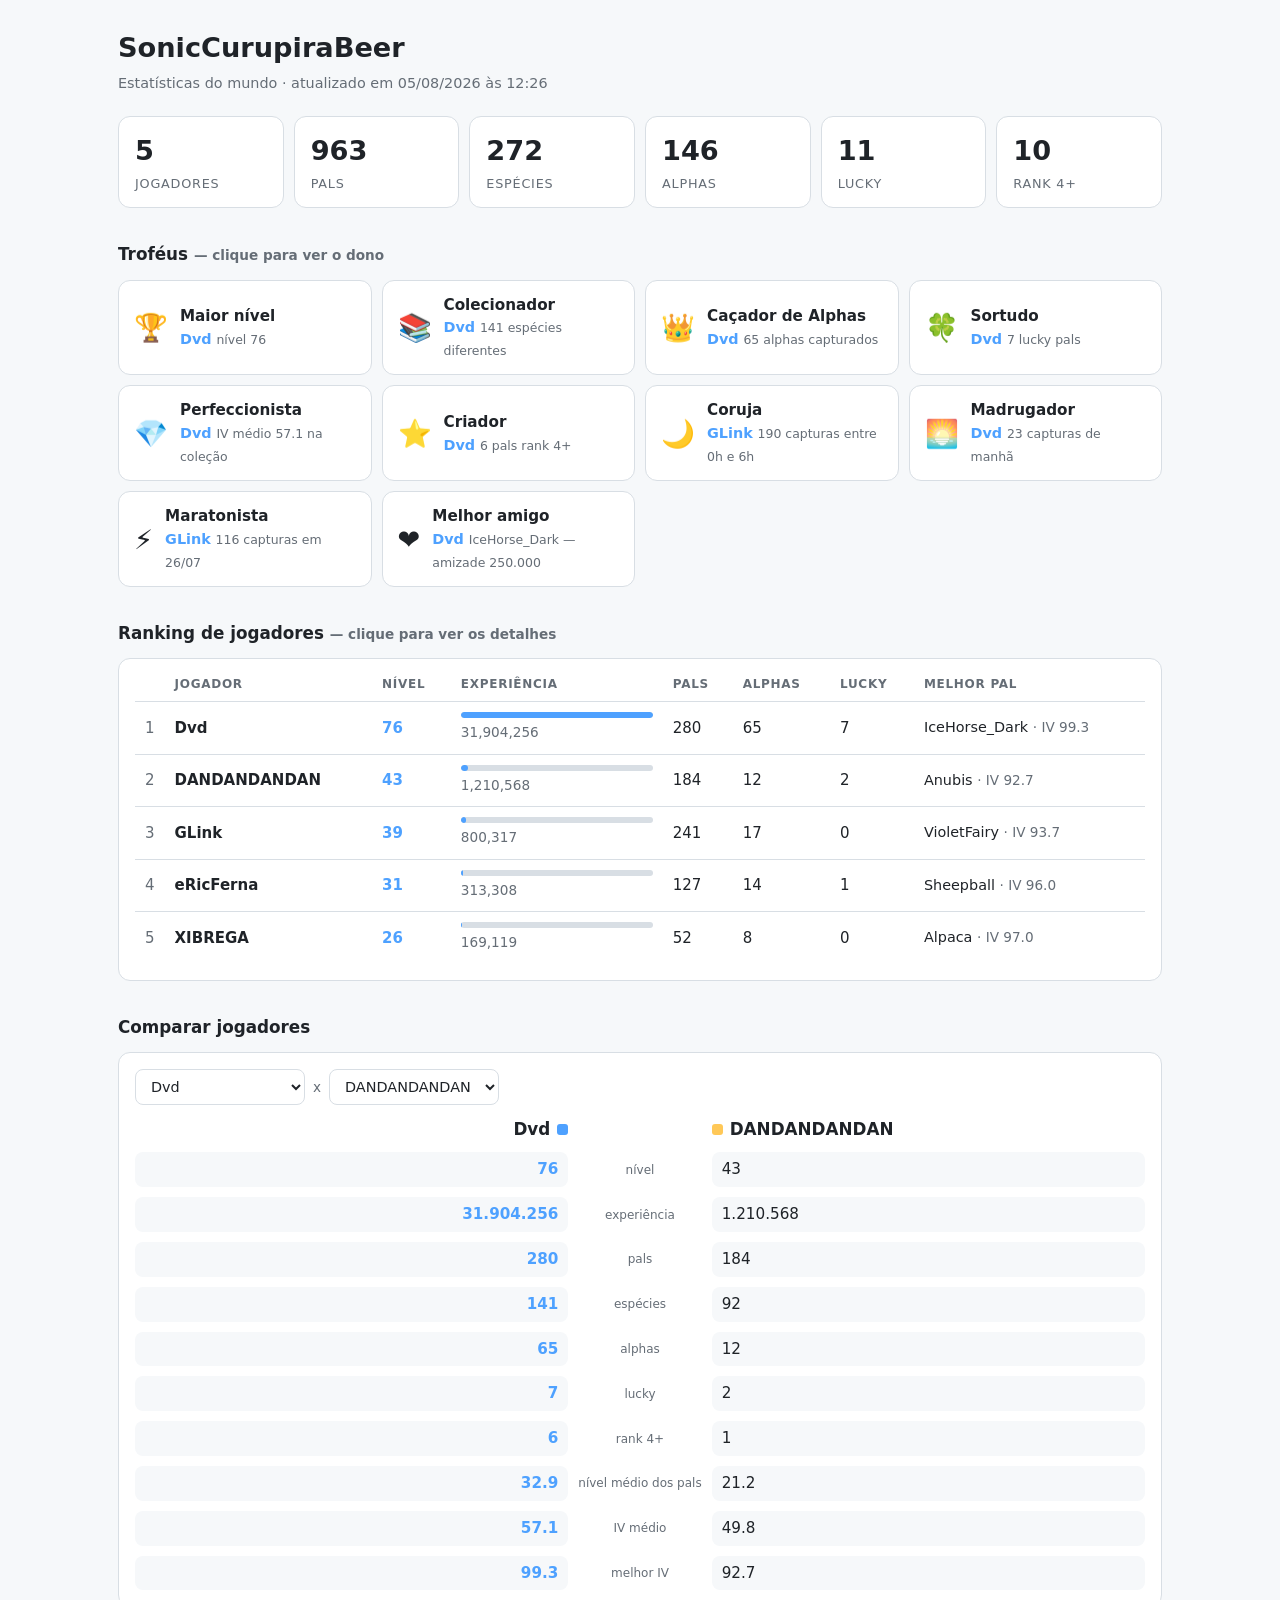
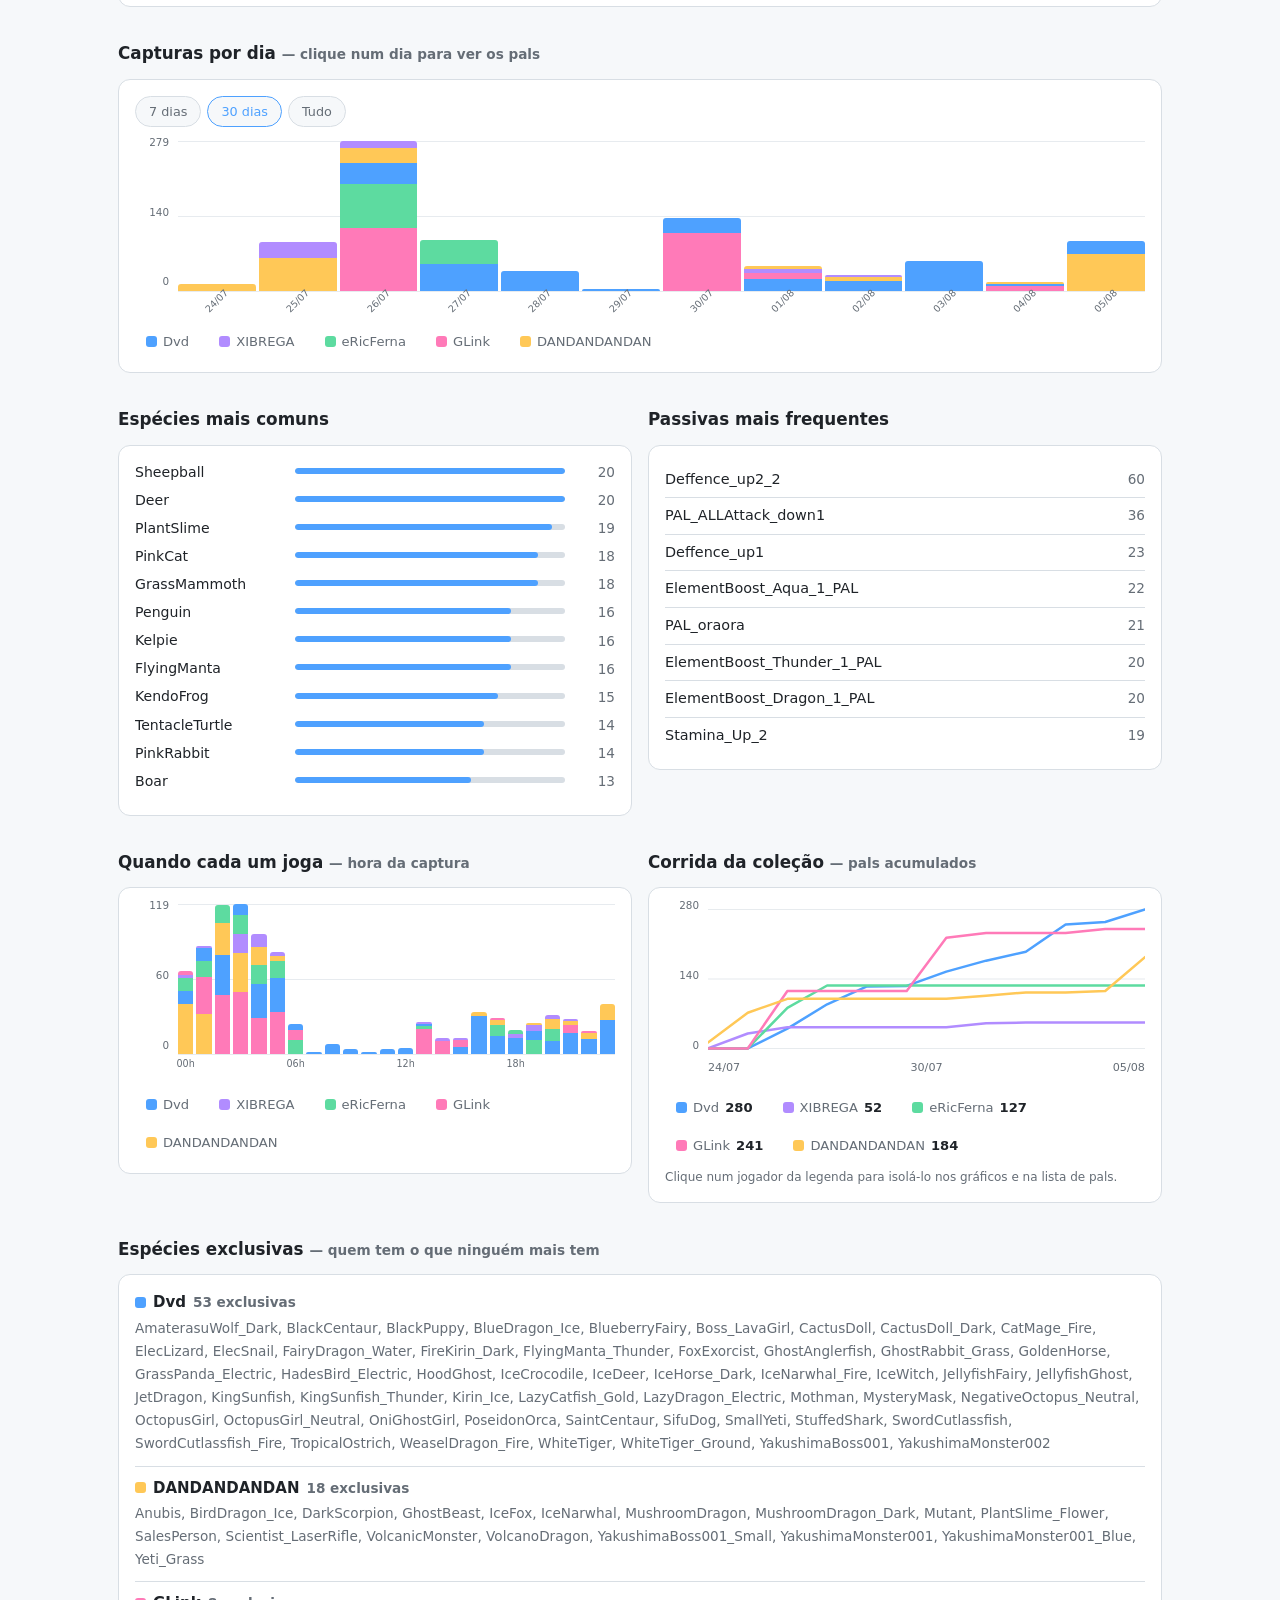
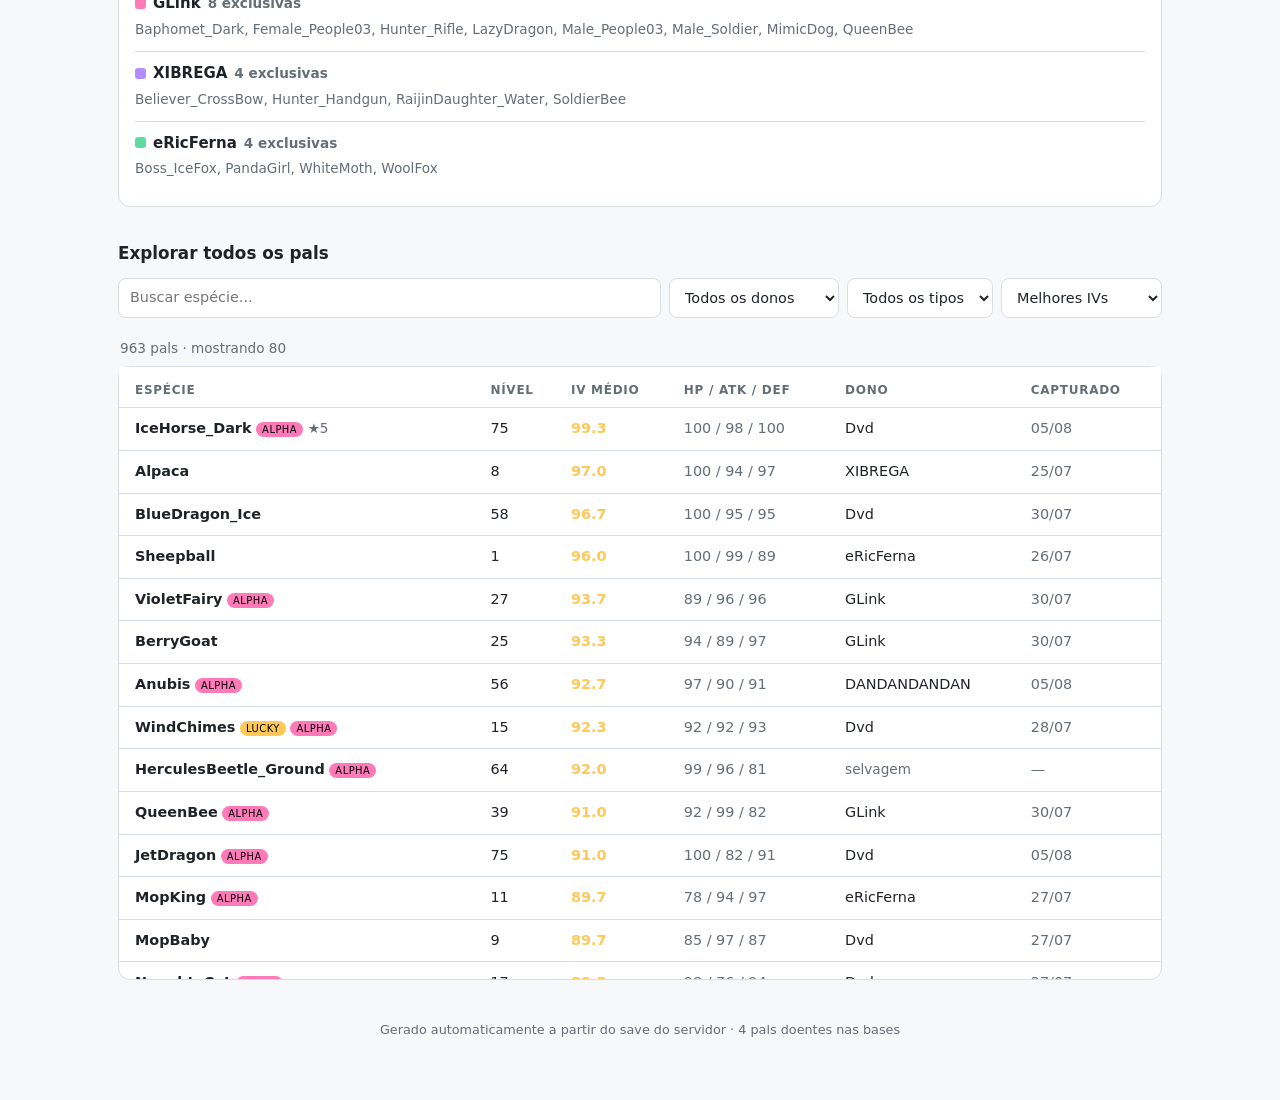
==== commit fb72b4dd: "feat: comparacao, periodo, clique no dia e foco integrado Quatro coisas pedidas:  - comparar dois jo" ====
--- a/docs/index.html
+++ b/docs/index.html
@@ -99,6 +99,27 @@
   /* Foco: o que nao e do jogador escolhido desbota, sem sumir do grafico. */
   [data-j] { transition:opacity .18s; }
   .dica-foco { font-size:.75rem; color:var(--dim); margin-top:8px; }
+  .periodos { display:flex; gap:6px; margin-bottom:14px; }
+  .periodos button { background:var(--bg); border:1px solid var(--line);
+    color:var(--dim); border-radius:99px; padding:5px 13px; font:inherit;
+    font-size:.8rem; cursor:pointer; }
+  .periodos button:hover { color:var(--tx); }
+  .periodos button.on { border-color:var(--ac); color:var(--ac); }
+  .dia { cursor:pointer; }
+  .dia.sel .pilha { outline:2px solid var(--ac); outline-offset:1px;
+    border-radius:3px; }
+  /* comparacao */
+  .cmp { display:grid; grid-template-columns:1fr auto 1fr; gap:10px;
+    align-items:center; }
+  .cmp .rot { text-align:center; color:var(--dim); font-size:.75rem;
+    white-space:nowrap; }
+  .cmp .v { font-size:.95rem; padding:6px 10px; border-radius:8px;
+    background:var(--bg); }
+  .cmp .v.dir { text-align:right; }
+  .cmp .v.venc { color:var(--ac); font-weight:650; }
+  .cmp-nome { font-weight:650; font-size:1.05rem; display:flex;
+    align-items:center; gap:7px; }
+  .cmp-nome i { width:11px; height:11px; border-radius:3px; }
   .linha { display:grid; grid-template-columns:150px 1fr 40px; gap:10px;
     align-items:center; margin-bottom:7px; }
   .rot { font-size:.88rem; overflow:hidden; text-overflow:ellipsis; white-space:nowrap; }
@@ -285,16 +306,31 @@
     </table>
   </div>
 
-  <h2>Capturas por dia <span class="dim">— por jogador</span></h2>
+  <h2>Comparar jogadores</h2>
   <div class="card">
+    <div class="ferramentas">
+      <select id="cmpA" aria-label="Primeiro jogador"></select>
+      <span class="dim" style="align-self:center">x</span>
+      <select id="cmpB" aria-label="Segundo jogador"></select>
+    </div>
+    <div id="comparacao"></div>
+  </div>
+
+  <h2>Capturas por dia <span class="dim">— clique num dia para ver os pals</span></h2>
+  <div class="card">
+    <div class="periodos" role="group" aria-label="Período dos gráficos">
+      <button data-periodo="7">7 dias</button>
+      <button data-periodo="30" class="on">30 dias</button>
+      <button data-periodo="0">Tudo</button>
+    </div>
     <div class="grafico">
-      <div class="eixo-y"><span>279</span><span>139</span><span>0</span></div>
+      <div class="eixo-y" id="eixo-tempo"></div>
       <div class="area">
         <div class="grade"><i style="top:0"></i><i style="top:50%"></i><i style="top:100%"></i></div>
-        <div class="tempo"><div class="dia" tabindex="0" role="img" aria-label="24/07: 12 capturas" data-tip="<b>24/07</b> — 12 capturas<br><span style='color:#ffc857'>■</span> DANDANDANDAN: <b>12</b>"><div class="pilha"><i data-j="DANDANDANDAN" style="height:4.3%;background:#ffc857"></i></div><span>24/07</span></div><div class="dia" tabindex="0" role="img" aria-label="25/07: 90 capturas" data-tip="<b>25/07</b> — 90 capturas<br><span style='color:#ffc857'>■</span> DANDANDANDAN: <b>60</b><br><span style='color:#b18cff'>■</span> XIBREGA: <b>30</b>"><div class="pilha"><i data-j="DANDANDANDAN" style="height:21.5%;background:#ffc857"></i><i data-j="XIBREGA" style="height:10.8%;background:#b18cff"></i></div><span>25/07</span></div><div class="dia" tabindex="0" role="img" aria-label="26/07: 279 capturas" data-tip="<b>26/07</b> — 279 capturas<br><span style='color:#ff7ab8'>■</span> GLink: <b>116</b><br><span style='color:#5ddba0'>■</span> eRicFerna: <b>82</b><br><span style='color:#4ea1ff'>■</span> Dvd: <b>40</b><br><span style='color:#ffc857'>■</span> DANDANDANDAN: <b>28</b><br><span style='color:#b18cff'>■</span> XIBREGA: <b>13</b>"><div class="pilha"><i data-j="GLink" style="height:41.6%;background:#ff7ab8"></i><i data-j="eRicFerna" style="height:29.4%;background:#5ddba0"></i><i data-j="Dvd" style="height:14.3%;background:#4ea1ff"></i><i data-j="DANDANDANDAN" style="height:10.0%;background:#ffc857"></i><i data-j="XIBREGA" style="height:4.7%;background:#b18cff"></i></div><span>26/07</span></div><div class="dia" tabindex="0" role="img" aria-label="27/07: 94 capturas" data-tip="<b>27/07</b> — 94 capturas<br><span style='color:#4ea1ff'>■</span> Dvd: <b>49</b><br><span style='color:#5ddba0'>■</span> eRicFerna: <b>45</b>"><div class="pilha"><i data-j="Dvd" style="height:17.6%;background:#4ea1ff"></i><i data-j="eRicFerna" style="height:16.1%;background:#5ddba0"></i></div><span>27/07</span></div><div class="dia" tabindex="0" role="img" aria-label="28/07: 36 capturas" data-tip="<b>28/07</b> — 36 capturas<br><span style='color:#4ea1ff'>■</span> Dvd: <b>36</b>"><div class="pilha"><i data-j="Dvd" style="height:12.9%;background:#4ea1ff"></i></div><span>28/07</span></div><div class="dia" tabindex="0" role="img" aria-label="29/07: 1 capturas" data-tip="<b>29/07</b> — 1 capturas<br><span style='color:#4ea1ff'>■</span> Dvd: <b>1</b>"><div class="pilha"><i data-j="Dvd" style="height:0.4%;background:#4ea1ff"></i></div><span>29/07</span></div><div class="dia" tabindex="0" role="img" aria-label="30/07: 136 capturas" data-tip="<b>30/07</b> — 136 capturas<br><span style='color:#ff7ab8'>■</span> GLink: <b>107</b><br><span style='color:#4ea1ff'>■</span> Dvd: <b>29</b>"><div class="pilha"><i data-j="GLink" style="height:38.4%;background:#ff7ab8"></i><i data-j="Dvd" style="height:10.4%;background:#4ea1ff"></i></div><span>30/07</span></div><div class="dia" tabindex="0" role="img" aria-label="01/08: 46 capturas" data-tip="<b>01/08</b> — 46 capturas<br><span style='color:#4ea1ff'>■</span> Dvd: <b>22</b><br><span style='color:#ff7ab8'>■</span> GLink: <b>10</b><br><span style='color:#b18cff'>■</span> XIBREGA: <b>8</b><br><span style='color:#ffc857'>■</span> DANDANDANDAN: <b>6</b>"><div class="pilha"><i data-j="Dvd" style="height:7.9%;background:#4ea1ff"></i><i data-j="GLink" style="height:3.6%;background:#ff7ab8"></i><i data-j="XIBREGA" style="height:2.9%;background:#b18cff"></i><i data-j="DANDANDANDAN" style="height:2.2%;background:#ffc857"></i></div><span>01/08</span></div><div class="dia" tabindex="0" role="img" aria-label="02/08: 26 capturas" data-tip="<b>02/08</b> — 26 capturas<br><span style='color:#4ea1ff'>■</span> Dvd: <b>18</b><br><span style='color:#ffc857'>■</span> DANDANDANDAN: <b>7</b><br><span style='color:#b18cff'>■</span> XIBREGA: <b>1</b>"><div class="pilha"><i data-j="Dvd" style="height:6.5%;background:#4ea1ff"></i><i data-j="DANDANDANDAN" style="height:2.5%;background:#ffc857"></i><i data-j="XIBREGA" style="height:0.4%;background:#b18cff"></i></div><span>02/08</span></div><div class="dia" tabindex="0" role="img" aria-label="03/08: 55 capturas" data-tip="<b>03/08</b> — 55 capturas<br><span style='color:#4ea1ff'>■</span> Dvd: <b>55</b>"><div class="pilha"><i data-j="Dvd" style="height:19.7%;background:#4ea1ff"></i></div><span>03/08</span></div><div class="dia" tabindex="0" role="img" aria-label="04/08: 16 capturas" data-tip="<b>04/08</b> — 16 capturas<br><span style='color:#ff7ab8'>■</span> GLink: <b>8</b><br><span style='color:#4ea1ff'>■</span> Dvd: <b>5</b><br><span style='color:#ffc857'>■</span> DANDANDANDAN: <b>3</b>"><div class="pilha"><i data-j="GLink" style="height:2.9%;background:#ff7ab8"></i><i data-j="Dvd" style="height:1.8%;background:#4ea1ff"></i><i data-j="DANDANDANDAN" style="height:1.1%;background:#ffc857"></i></div><span>04/08</span></div><div class="dia" tabindex="0" role="img" aria-label="05/08: 93 capturas" data-tip="<b>05/08</b> — 93 capturas<br><span style='color:#ffc857'>■</span> DANDANDANDAN: <b>68</b><br><span style='color:#4ea1ff'>■</span> Dvd: <b>25</b>"><div class="pilha"><i data-j="DANDANDANDAN" style="height:24.4%;background:#ffc857"></i><i data-j="Dvd" style="height:9.0%;background:#4ea1ff"></i></div><span>05/08</span></div></div>
+        <div class="tempo" id="tempo"></div>
       </div>
     </div>
-    <div class="legenda"><button class="leg" data-jogador="Dvd" title="Clique para isolar Dvd"><i style="background:#4ea1ff"></i>Dvd</button><button class="leg" data-jogador="DANDANDANDAN" title="Clique para isolar DANDANDANDAN"><i style="background:#ffc857"></i>DANDANDANDAN</button><button class="leg" data-jogador="GLink" title="Clique para isolar GLink"><i style="background:#ff7ab8"></i>GLink</button><button class="leg" data-jogador="eRicFerna" title="Clique para isolar eRicFerna"><i style="background:#5ddba0"></i>eRicFerna</button><button class="leg" data-jogador="XIBREGA" title="Clique para isolar XIBREGA"><i style="background:#b18cff"></i>XIBREGA</button></div>
+    <div class="legenda" id="leg-tempo"></div>
   </div>
 
   <div class="dois">
@@ -384,6 +420,22 @@
 const CORES = {"Dvd": "#4ea1ff", "DANDANDANDAN": "#ffc857", "GLink": "#ff7ab8", "eRicFerna": "#5ddba0", "XIBREGA": "#b18cff", "selvagem": "#6b7684"};
 const corDe = n => CORES[n] || '#6b7684';
 
+// Estado e utilitarios ficam aqui em cima de proposito: `filtrar()` roda logo
+// que e definida, e `let` mais abaixo no arquivo daria erro de acesso antes da
+// inicializacao - o script morreria em silencio no meio.
+const DONOS = [...new Set(D.pals.map(p => p.d).filter(Boolean))];
+let PERIODO = 30;   // dias exibidos nos graficos; 0 = tudo
+let FOCO = null;    // jogador isolado
+let DIA_SEL = '';   // dia escolhido no grafico de capturas
+
+const diasComCaptura = () => [...new Set(D.pals.filter(p => p.c).map(p => p.c))].sort();
+const diasDoPeriodo = () => {
+  const todos = diasComCaptura();
+  return PERIODO ? todos.slice(-PERIODO) : todos;
+};
+const fmtDia = d => d.split('-').reverse().slice(0, 2).join('/');
+const barraPct = (v, max) => (max ? (v / max * 100).toFixed(1) : 0);
+
 // ---- tooltip dos graficos ----
 // Um unico elemento reaproveitado por todas as barras: delegacao de evento em
 // vez de um listener por coluna. Segue o mouse e tambem responde ao teclado.
@@ -445,9 +497,10 @@
   $('lista').insertAdjacentHTML('beforeend',
     filtrados.slice(desenhados, ate).map(linhaHtml).join(''));
   desenhados = ate;
-  $('contagem').textContent = filtrados.length === D.pals.length
+  const contexto = DIA_SEL ? ` · capturados em ${fmtDia(DIA_SEL)}` : '';
+  $('contagem').textContent = (filtrados.length === D.pals.length
     ? `${D.pals.length} pals · mostrando ${desenhados}`
-    : `${filtrados.length} de ${D.pals.length} pals · mostrando ${desenhados}`;
+    : `${filtrados.length} de ${D.pals.length} pals · mostrando ${desenhados}`) + contexto;
 }
 
 function filtrar() {
@@ -457,6 +510,7 @@
   filtrados = D.pals.filter(p =>
     (!q || p.e.toLowerCase().includes(q)) &&
     (!dono || p.d === dono) &&
+    (!DIA_SEL || p.c === DIA_SEL) &&
     (!tipo || (tipo === 'l' && p.l) || (tipo === 'a' && p.a) || (tipo === 'r' && p.r >= 4))
   );
 
@@ -487,12 +541,48 @@
 
 filtrar();
 
-// ---- perfil de atividade por hora ----
-(() => {
-  const donos = [...new Set(D.pals.map(p => p.d).filter(Boolean))];
+// ---- graficos ----
+// Desenhados aqui, e nao no gerador, para responderem a periodo e foco sem
+// precisar de uma nova publicacao.
+function desenharCapturas() {
+  const dias = diasDoPeriodo();
+  const porDia = {};
+  dias.forEach(d => porDia[d] = {});
+  D.pals.forEach(p => {
+    if (!p.c || !p.d || !(p.c in porDia)) return;
+    porDia[p.c][p.d] = (porDia[p.c][p.d] || 0) + 1;
+  });
+
+  const totais = dias.map(d => Object.values(porDia[d]).reduce((a, b) => a + b, 0));
+  const pico = Math.max(...totais, 1);
+
+  $('eixo-tempo').innerHTML =
+    [pico, Math.round(pico / 2), 0].map(v => `<span>${v}</span>`).join('');
+
+  $('tempo').innerHTML = dias.map((d, i) => {
+    const partes = Object.entries(porDia[d]).sort((a, b) => b[1] - a[1]);
+    const segs = partes.map(([n, q]) =>
+      `<i data-j="${esc(n)}" style="height:${barraPct(q, pico)}%;background:${corDe(n)}"></i>`).join('');
+    const det = partes.map(([n, q]) =>
+      `<span style='color:${corDe(n)}'>■</span> ${esc(n)}: <b>${q}</b>`).join('<br>');
+    return `<div class="dia${DIA_SEL === d ? ' sel' : ''}" data-dia="${d}" tabindex="0" role="button"
+        aria-label="${fmtDia(d)}: ${totais[i]} capturas"
+        data-tip="<b>${fmtDia(d)}</b> — ${totais[i]} capturas${det ? '<br>' + det : ''}<br><span class='dim'>clique para ver os pals</span>">
+      <div class="pilha">${segs}</div><span>${fmtDia(d)}</span></div>`;
+  }).join('');
+
+  const presentes = DONOS.filter(n => dias.some(d => porDia[d][n]));
+  $('leg-tempo').innerHTML = presentes.map(n =>
+    `<button class="leg" data-jogador="${esc(n)}" title="Clique para isolar ${esc(n)}">
+      <i style="background:${corDe(n)}"></i>${esc(n)}</button>`).join('');
+}
+
+function desenharHoras() {
+  const dias = new Set(diasDoPeriodo());
+  const donos = DONOS;
   const porHora = {};
   donos.forEach(n => porHora[n] = new Array(24).fill(0));
-  D.pals.forEach(p => { if (p.d && p.h >= 0) porHora[p.d][p.h]++; });
+  D.pals.forEach(p => { if (p.d && p.h >= 0 && dias.has(p.c)) porHora[p.d][p.h]++; });
 
   const totalHora = h => donos.reduce((s, n) => s + porHora[n][h], 0);
   const pico = Math.max(...Array.from({length: 24}, (_, h) => totalHora(h)), 1);
@@ -514,20 +604,23 @@
   $('eixo-horas').innerHTML =
     [pico, Math.round(pico / 2), 0].map(v => `<span>${v}</span>`).join('');
 
-  $('leg-horas').innerHTML = donos.map(n =>
+  $('leg-horas').innerHTML = donos.filter(n => porHora[n].some(v => v)).map(n =>
     `<button class="leg" data-jogador="${esc(n)}" title="Clique para isolar ${esc(n)}">
       <i style="background:${corDe(n)}"></i>${esc(n)}</button>`).join('');
-})();
+}
 
 // ---- corrida da colecao (acumulado) ----
-(() => {
-  const donos = [...new Set(D.pals.map(p => p.d).filter(Boolean))];
-  const dias = [...new Set(D.pals.filter(p => p.c).map(p => p.c))].sort();
+function desenharCorrida() {
+  const donos = DONOS;
+  const dias = diasDoPeriodo();
   if (!dias.length) return;
 
+  // Comeca do que a pessoa ja tinha antes da janela, para a curva nao "zerar"
+  // quando o periodo e curto.
   const serie = {};
+  const inicio = dias[0];
   donos.forEach(n => {
-    let acc = 0;
+    let acc = D.pals.filter(p => p.d === n && p.c && p.c < inicio).length;
     serie[n] = dias.map(d => acc += D.pals.filter(p => p.d === n && p.c === d).length);
   });
   const teto = Math.max(...donos.map(n => serie[n][dias.length - 1]), 1);
@@ -576,12 +669,17 @@
       `<button class="leg" data-jogador="${esc(n)}" title="Clique para isolar ${esc(n)}">
         <i style="background:${corDe(n)}"></i>${esc(n)}
         <b style="color:var(--tx)">${serie[n][dias.length - 1]}</b></button>`).join('')}</div>
-    <div class="dica-foco">Clique num jogador da legenda para isolá-lo em todos os gráficos.</div>`;
-})();
+    <div class="dica-foco">Clique num jogador da legenda para isolá-lo nos gráficos e na lista de pals.</div>`;
+}
+
+function desenharGraficos() {
+  desenharCapturas();
+  desenharHoras();
+  desenharCorrida();
+  aplicarFoco();
+}
 
 // ---- foco por jogador, compartilhado pelos tres graficos ----
-let FOCO = null;
-
 function aplicarFoco() {
   document.querySelectorAll('[data-j]').forEach(el => {
     const meu = !FOCO || el.dataset.j === FOCO;
@@ -597,15 +695,99 @@
 function alternarFoco(nome) {
   FOCO = FOCO === nome ? null : nome;
   aplicarFoco();
-}
-
-// Delegacao: a legenda das horas e da corrida so existe depois do script rodar.
+  // O foco tambem manda na lista de pals; sem isso a pagina ficaria dizendo
+  // duas coisas diferentes ao mesmo tempo.
+  fDono.value = FOCO || '';
+  filtrar();
+}
+
+// Delegacao: as legendas so existem depois de os graficos serem desenhados.
 document.addEventListener('click', e => {
   const leg = e.target.closest('.leg[data-jogador]');
   if (leg) { alternarFoco(leg.dataset.jogador); return; }
+
   const linha = e.target.closest('polyline[data-j]');
-  if (linha) alternarFoco(linha.dataset.j);
+  if (linha) { alternarFoco(linha.dataset.j); return; }
+
+  const per = e.target.closest('.periodos button');
+  if (per) {
+    PERIODO = Number(per.dataset.periodo);
+    document.querySelectorAll('.periodos button').forEach(b =>
+      b.classList.toggle('on', b === per));
+    DIA_SEL = '';
+    desenharGraficos();
+    return;
+  }
+
+  const dia = e.target.closest('.dia[data-dia]');
+  if (dia) {
+    DIA_SEL = DIA_SEL === dia.dataset.dia ? '' : dia.dataset.dia;
+    desenharCapturas();
+    aplicarFoco();
+    filtrar();
+    if (DIA_SEL) $('explorador').scrollIntoView({ behavior: 'smooth', block: 'center' });
+  }
 });
+
+document.addEventListener('keydown', e => {
+  if (e.key !== 'Enter' && e.key !== ' ') return;
+  const dia = e.target.closest('.dia[data-dia]');
+  if (!dia) return;
+  e.preventDefault();
+  dia.click();
+});
+
+desenharGraficos();
+
+// ---- comparacao entre dois jogadores ----
+(() => {
+  const metricas = [
+    ['nível', j => j.nivel],
+    ['experiência', j => j.exp, v => v.toLocaleString('pt-BR')],
+    ['pals', j => j.pals],
+    ['espécies', (j, ps) => new Set(ps.map(p => p.e)).size],
+    ['alphas', j => j.alphas],
+    ['lucky', j => j.lucky],
+    ['rank 4+', (j, ps) => ps.filter(p => p.r >= 4).length],
+    ['nível médio dos pals', j => j.nivel_medio_pals],
+    ['IV médio', (j, ps) => ps.length ? +(ps.reduce((s, p) => s + mediaIv(p), 0) / ps.length).toFixed(1) : 0],
+    ['melhor IV', (j, ps) => ps.length ? +Math.max(...ps.map(mediaIv)).toFixed(1) : 0],
+  ];
+
+  const opcoes = D.jogadores.map(j =>
+    `<option value="${esc(j.nome)}">${esc(j.nome)}</option>`).join('');
+  $('cmpA').innerHTML = opcoes;
+  $('cmpB').innerHTML = opcoes;
+  if (D.jogadores[1]) $('cmpB').value = D.jogadores[1].nome;
+
+  function comparar() {
+    const a = D.jogadores.find(j => j.nome === $('cmpA').value);
+    const b = D.jogadores.find(j => j.nome === $('cmpB').value);
+    if (!a || !b) return;
+    const pa = D.pals.filter(p => p.d === a.nome);
+    const pb = D.pals.filter(p => p.d === b.nome);
+
+    const linhas = metricas.map(([rot, fn, fmt]) => {
+      const va = fn(a, pa), vb = fn(b, pb);
+      const f = fmt || (v => v);
+      return `<div class="v dir ${va > vb ? 'venc' : ''}">${f(va)}</div>
+              <div class="rot">${rot}</div>
+              <div class="v ${vb > va ? 'venc' : ''}">${f(vb)}</div>`;
+    }).join('');
+
+    $('comparacao').innerHTML = `<div class="cmp">
+      <div class="cmp-nome" style="justify-content:flex-end">
+        ${esc(a.nome)}<i style="background:${corDe(a.nome)}"></i></div>
+      <div></div>
+      <div class="cmp-nome"><i style="background:${corDe(b.nome)}"></i>${esc(b.nome)}</div>
+      ${linhas}
+    </div>`;
+  }
+
+  $('cmpA').addEventListener('change', comparar);
+  $('cmpB').addEventListener('change', comparar);
+  comparar();
+})();
 
 // ---- trofeus ----
 // Titulos calculados na hora a partir da colecao de cada um. So entra quem
